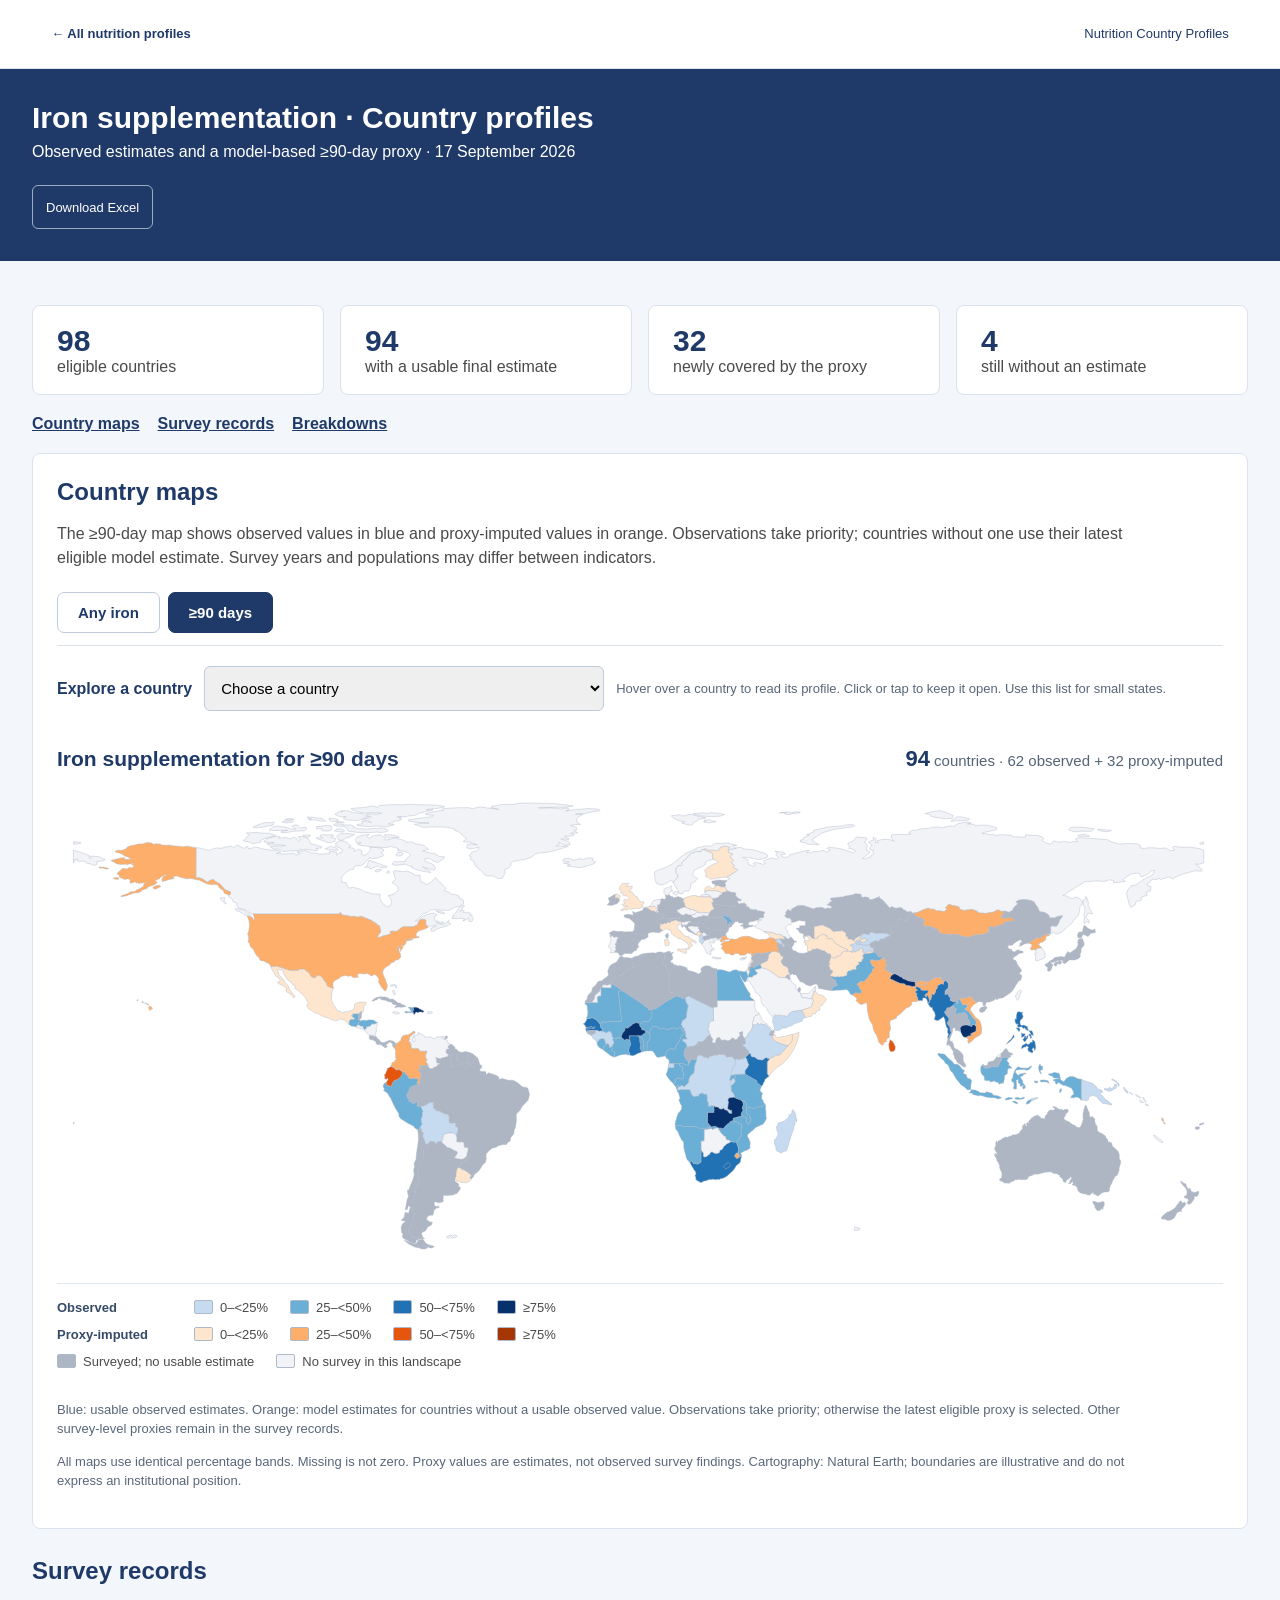
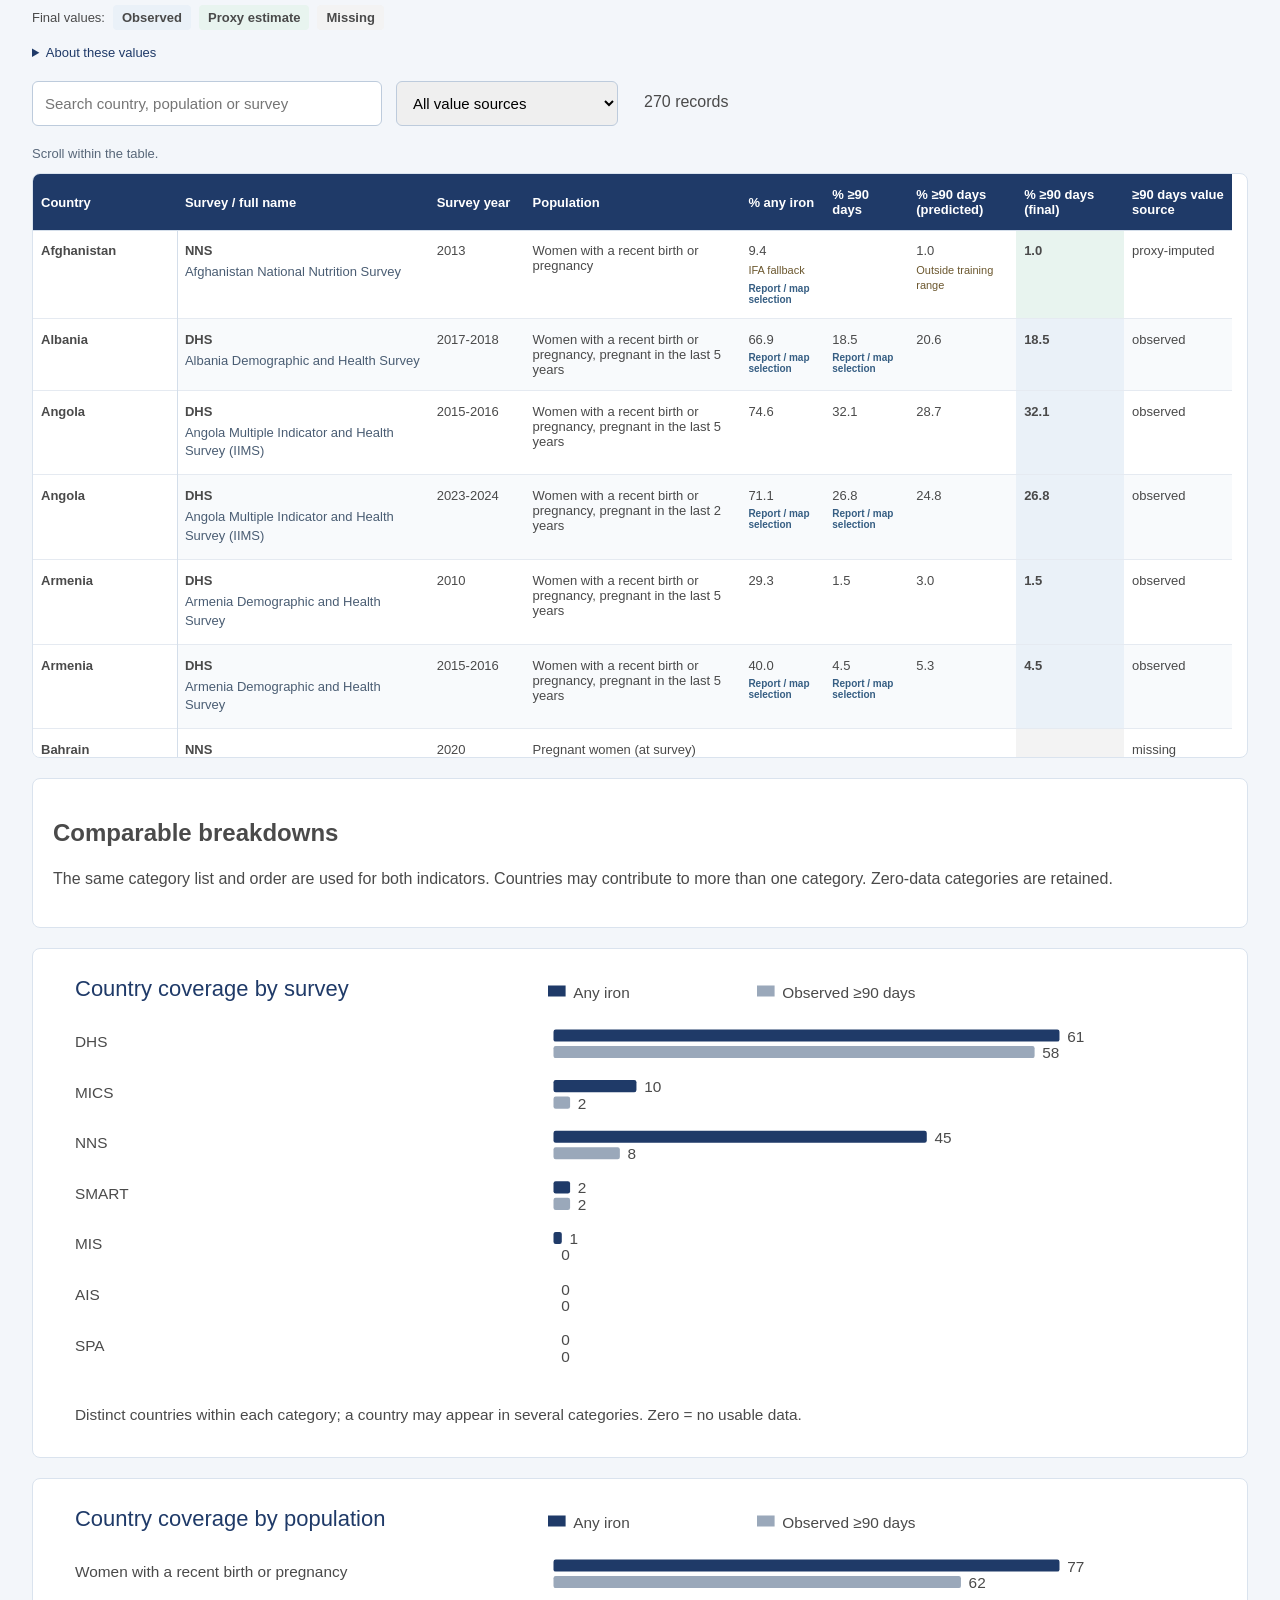
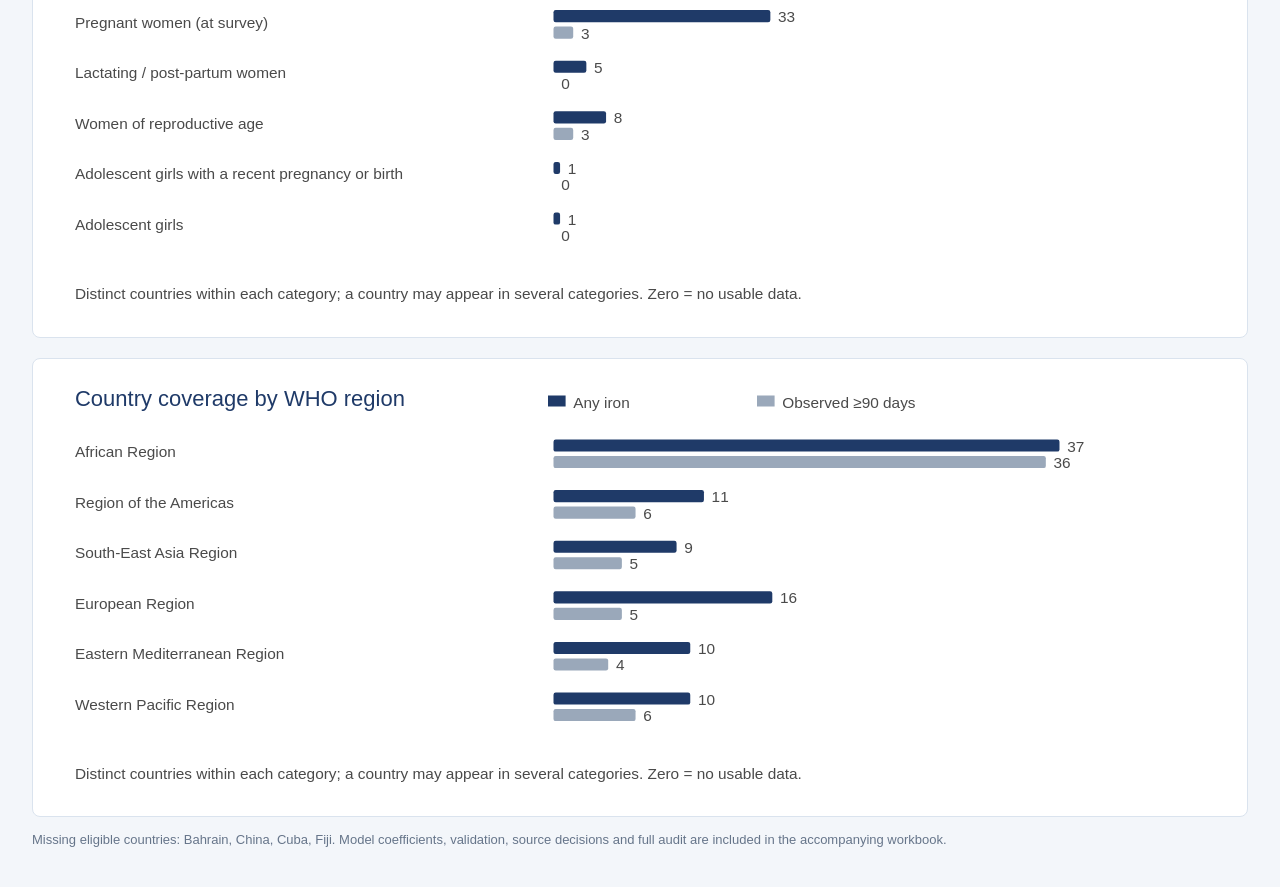
==== iron_country_profiles_20260917_astra.html @ 42aad2f6 "Add nutrition profiles landing page and Pages-ready reports" ====
<!doctype html><html lang="en"><meta charset="utf-8"><meta name="viewport" content="width=device-width, initial-scale=1"><title>Iron supplementation country profiles · 17 September 2026</title><style>
    *{box-sizing:border-box}body{font-family:-apple-system,'Helvetica Neue',Arial,sans-serif;margin:0;color:#4A4A4A;background:#F3F6FA}header{background:#1F3A68;color:white;padding:32px 42px}h1{font-size:30px;margin:0 0 8px}main{padding:24px 36px}p{line-height:1.5}.stats{display:flex;gap:16px;margin:20px 0}.stat{background:white;border-radius:8px;padding:18px 24px;flex:1;border:1px solid #DAE3EE}.stat b{font-size:30px;color:#1F3A68;display:block}.tools{display:flex;gap:14px;margin:18px 0}input,select{padding:12px;border:1px solid #BDCBDC;border-radius:6px;font-size:15px}input{min-width:350px}.wrap{overflow:auto;border-radius:8px;border:1px solid #DAE3EE;background:white}table{border-collapse:collapse;width:100%;font-size:13px}th{background:#1F3A68;color:white;position:sticky;top:0;padding:15px 10px;text-align:left;min-width:90px}td{padding:13px 10px;border-bottom:1px solid #E5EAF1;vertical-align:top}td:nth-child(1){font-weight:600;min-width:150px}td:nth-child(4){min-width:230px}tr:nth-child(even){background:#F8FAFC}.observed{background:#EAF1F8;font-weight:bold}.proxy{background:#E8F4EF;font-weight:bold}.missing{background:#F3F3F3}.detail{width:100%;max-width:1100px;line-height:1.6;background:#FFF4DF;padding:14px;margin-top:7px}summary{cursor:pointer;color:#1F3A68}section{background:white;padding:20px;border:1px solid #DAE3EE;border-radius:8px;margin-top:20px}svg{width:100%;max-width:1100px}.foot{font-size:13px;color:#66758A}@media print{.tools{display:none}body{background:white}main{padding:0}header{padding:15px}th{position:static}.wrap{overflow:visible}}
    .badge{display:block;font-size:11px;line-height:1.3;font-weight:normal;margin-top:5px;color:#6B572E}.review{background:#FFF1D8;font-weight:bold}.excluded{font-weight:bold}button{background:none;border:1px solid #BDCBDC;border-radius:5px;padding:6px 9px;color:#1F3A68;cursor:pointer}.detailrow td{padding:12px 22px}
.profile-nav{display:flex;gap:18px;flex-wrap:wrap;margin:5px 0 20px}.profile-nav a{color:#1F3A68;font-weight:600}
.survey-cell{min-width:230px;max-width:330px}.survey-full-name{display:block;margin-top:5px;font-size:13px;line-height:1.45;font-weight:400;color:#4A5D73;overflow-wrap:anywhere}
.map-survey .survey-full-name{font-weight:600;color:#1F3A68;margin-top:0}.map-survey-year{display:block;margin-top:4px;color:#586779}
#country-maps{padding:24px;margin-bottom:28px}#country-maps h2{margin:0 0 10px;color:#1F3A68}#country-maps p{max-width:1080px}
.map-tabs{display:flex;gap:8px;margin:22px 0 20px;border-bottom:1px solid #DAE3EE;padding-bottom:12px;flex-wrap:wrap}.map-tabs button{font-size:15px;font-weight:600;padding:11px 20px;border-radius:7px}.map-tabs [aria-selected=true]{background:#1F3A68;color:white;border-color:#1F3A68}
.map-heading{display:flex;justify-content:space-between;gap:18px;align-items:center;flex-wrap:wrap}.map-heading h3{font-size:21px;color:#1F3A68;margin:8px 0}.map-heading span{font-size:15px;color:#536477}.map-heading b{font-size:22px;color:#1F3A68}
.country-map{width:100%;max-width:none;display:block;margin:10px auto}.map-country{stroke:#ADB8C7;stroke-width:.45;cursor:pointer}.map-country:hover,.map-country:focus,.map-country.chosen{stroke:#B06A13;stroke-width:2;outline:none}
.map-note{font-size:13px;color:#586779;line-height:1.5}.map-legend{display:flex;gap:12px 22px;flex-wrap:wrap;padding:16px 0;border-top:1px solid #E1E7EE}.map-legend span{display:flex;gap:7px;align-items:center;font-size:13px}.map-legend i{display:inline-block;width:19px;height:14px;border:1px solid #ADBACB;border-radius:2px}
.map-legend{display:block;padding-bottom:6px}.map-legend-row{display:flex;gap:10px 22px;flex-wrap:wrap;align-items:center;margin:0 0 12px}.map-legend-row b{min-width:115px;font-size:13px;color:#354B66}.map-provenance{display:block;width:fit-content;margin-top:5px;padding:3px 7px;border-radius:4px;font-size:11px;font-weight:600}.map-provenance.proxy-estimate{background:#FFF0DD;color:#92430B}.map-provenance.observed-estimate{background:#EAF1F8;color:#1F3A68}.map-card.proxy-estimate{background:#FFF8F0;border-color:#E9BF91}.map-card.proxy-estimate .map-value{color:#A04A0B}.map-popup .map-proxy-warning{border-left:3px solid #C97925;padding:7px 9px;background:#FFF0DD;color:#7D410F;font-size:12px}.map-popup .map-proxy-input{font-size:12px;color:#7D410F}
.map-tools{display:flex;align-items:center;gap:12px;flex-wrap:wrap;margin-top:22px;padding-top:20px;border-top:1px solid #E1E7EE}.map-tools label{font-weight:600;color:#1F3A68}.map-tools span{flex:1;min-width:240px;font-size:13px;color:#586779}.map-tools select{max-width:100%;min-width:220px}
.map-country-title{display:flex;align-items:center;justify-content:space-between;gap:16px;flex-wrap:wrap;margin-top:20px}.map-country-title h3{margin:0;color:#1F3A68;font-size:23px}.map-country-title button{background:#1F3A68;color:white;padding:10px 15px}
.map-popup{position:fixed;z-index:100;width:min(660px,calc(100vw - 24px));max-height:calc(100vh - 24px);max-height:calc(100dvh - 24px);overflow:auto;overscroll-behavior:contain;background:white;border:1px solid #B9CADD;border-radius:12px;box-shadow:0 14px 48px #18345040;padding:0 20px 18px;line-height:1.45}.map-popup[hidden]{display:none!important}.map-popup .map-country-title{position:sticky;top:0;z-index:1;background:white;margin:0 -4px;padding:16px 4px 10px;flex-wrap:nowrap;border-bottom:1px solid #E1E7EE}.map-popup .map-country-title h3{font-size:21px;overflow-wrap:anywhere}.map-popup .map-country-title button{flex:none;font-size:23px;line-height:1;padding:8px 11px;background:#EDF2F8;color:#1F3A68;border:0}.map-popup .map-cards{gap:12px;margin-top:14px}.map-popup .map-card{padding:14px}.map-popup .map-card h4{font-size:14px}.map-popup .map-card p{font-size:13px;line-height:1.45}.map-popup .survey-full-name{font-size:13px}.map-popup .map-different{font-size:12px;margin-bottom:0}.map-popup .map-popup-hint{font-size:12px;color:#586779;margin:8px 0 0}.map-popup-footer{margin-top:14px;display:flex;justify-content:space-between;align-items:center;gap:12px;flex-wrap:wrap}.map-popup-footer button{background:#1F3A68;color:white;padding:9px 12px;font-size:13px}.map-popup-footer span{font-size:12px;color:#586779}.map-tools{margin:0 0 14px;padding:0 0 14px;border-top:0}
.map-cards{display:grid;grid-template-columns:1fr 1fr;gap:18px;margin-top:14px}.map-card{border:1px solid #D8E3EF;border-radius:8px;padding:18px;background:#F7F9FC;min-width:0}.map-card h4{margin:0 0 8px;color:#1F3A68;font-size:15px}.map-value{font-size:30px;font-weight:700;color:#1F3A68;margin:4px 0 8px}.map-card p{font-size:14px;margin:7px 0;overflow-wrap:anywhere}.map-basis{font-size:12px;color:#66758A}.map-different{border-left:3px solid #BA8B43;padding:10px 14px;background:#FFF5E4;font-size:13px}
.map-list{margin-top:20px}.map-list summary{font-weight:600;padding:12px 0}.map-table-wrap{overflow:auto;max-height:440px;border:1px solid #DFE6EF;border-radius:6px}.map-table-wrap table{min-width:640px}.map-table-wrap th{z-index:1}.map-table-wrap td:nth-child(4){min-width:100px}.map-table-wrap button{border:0;padding:0;text-align:left;text-decoration:underline}
.map-source-tag{display:block;font-size:10px;color:#365E83;font-weight:600;margin-top:5px}.map-source-record td:first-child{box-shadow:inset 4px 0 #B98434}#survey-records{color:#1F3A68;scroll-margin-top:20px}.profile-nav a:focus,button:focus-visible,select:focus-visible{outline:3px solid #D0A557;outline-offset:3px}
@media(max-width:800px){header{padding:24px 18px}main{padding:18px 14px}.stats{display:grid;grid-template-columns:1fr 1fr;gap:10px}.stat{padding:14px}.stat b{font-size:26px}.tools{flex-wrap:wrap}.tools input{min-width:0;width:100%}.tools select{max-width:100%}#country-maps{padding:17px}.map-heading h3{font-size:18px}.map-cards{grid-template-columns:1fr}.map-tabs button{padding:10px 14px}.map-tools select{width:100%}.map-tools span{min-width:0;width:100%;flex:auto}}
@media print{.map-panel[hidden]{display:block!important}.map-tabs,.map-tools,.map-country-title button,.profile-nav,.map-popup{display:none!important}.map-panel{break-inside:avoid}.map-table-wrap{max-height:none}.map-cards{break-inside:avoid}}

body>header{padding:0}
.profile-heading{width:100%;max-width:1280px;margin:0 auto;padding:32px}
main{width:100%;max-width:1280px;margin:0 auto;padding:24px 32px}
@media(max-width:800px){.profile-heading{padding:24px 14px}main{padding:18px 14px}}
#profile-value-legend{display:flex;align-items:center;flex-wrap:wrap;gap:8px;font-size:13px;margin:0 0 12px}
#profile-value-legend span:not(:first-child){padding:5px 9px;border-radius:4px;font-weight:600}
#profile-value-help{font-size:13px;color:#586779;max-width:900px}
#profile-value-help summary{width:fit-content;padding:3px 0}
#profile-value-help summary:focus-visible{outline:3px solid #B77B22;outline-offset:3px}
#profile-value-help .value-help-text{padding:4px 16px;border-left:2px solid #CDD9E8;margin-top:8px}
#survey-table{max-height:min(65vh,640px);overflow:auto;scrollbar-gutter:stable;
 scrollbar-width:auto;scrollbar-color:#7B8FA8 #EDF2F7;position:relative}
#survey-table:focus-visible{outline:3px solid #B77B22;outline-offset:3px}
#survey-table::-webkit-scrollbar{width:14px;height:14px}
#survey-table::-webkit-scrollbar-track{background:#EDF2F7}
#survey-table::-webkit-scrollbar-thumb{background:#7B8FA8;border:3px solid #EDF2F7;border-radius:8px}
#survey-table table{border-collapse:separate;border-spacing:0;table-layout:fixed;width:100%;min-width:920px}
#survey-table th,#survey-table td{min-width:0;max-width:none;padding:13px 8px;overflow-wrap:anywhere}
#survey-table th:nth-child(1){width:12%}
#survey-table th:nth-child(2){width:21%}
#survey-table th:nth-child(3){width:8%}
#survey-table th:nth-child(4){width:18%}
#survey-table th:nth-child(5),#survey-table th:nth-child(6){width:7%}
#survey-table th:nth-child(7),#survey-table th:nth-child(8),#survey-table th:nth-child(9){width:9%}
#survey-table td[data-column^="%"]{font-variant-numeric:tabular-nums}
#survey-table th{position:sticky;top:0;z-index:3;box-shadow:0 1px 0 #D4DEEA}
#survey-table th:first-child{left:0;z-index:4}
#survey-table tr[data-record-id]>td:first-child{position:sticky;left:0;z-index:1;
 background:white;box-shadow:1px 0 0 #D4DEEA;max-width:180px;overflow-wrap:anywhere}
#records-scroll-hint{margin:0 0 10px;color:#586779;font-size:13px}
.survey-browser{position:relative}
@media print{
 main{max-width:none;margin:0;padding:0}
 .profile-heading{max-width:none;margin:0;padding:15px}
 #survey-table{max-height:none;overflow:visible;scrollbar-gutter:auto}
 #survey-table table{min-width:0}
 #survey-table th,#survey-table tr[data-record-id]>td:first-child{position:static;box-shadow:none}
 #records-scroll-hint{display:none}
}

.header-meta{display:flex;align-items:center;gap:22px;flex-wrap:wrap;margin-top:24px;font-size:13px}.download{display:inline-flex;align-items:center;min-height:44px;border:1px solid #9aacbf;border-radius:6px;color:white;padding:8px 13px;text-decoration:none}.download:hover{background:rgba(255,255,255,.1)}.download:focus-visible{outline:3px solid #D0A557;outline-offset:3px}
</style><style>.portal-navigation{display:flex;justify-content:space-between;align-items:center;gap:16px;background:#fff;border-bottom:1px solid #d8e1e9;padding:12px max(4vw,20px);font:13px/1.5 "Segoe UI",Arial,sans-serif;color:#1f3a68}.portal-navigation a{display:inline-flex;align-items:center;min-height:44px;color:#1f3a68;font-weight:600;text-decoration:none}.portal-navigation a:hover{text-decoration:underline}.portal-navigation a:focus-visible{outline:3px solid #a56820;outline-offset:3px}@media(max-width:600px){.portal-navigation span{display:none}}</style><div class="portal-navigation" role="navigation" aria-label="Profile navigation"><a href="./index.html">&#8592; All nutrition profiles</a><span>Nutrition Country Profiles</span></div><header><div class="profile-heading"><h1>Iron supplementation · Country profiles</h1><div>Observed estimates and a model-based ≥90-day proxy · 17 September 2026</div><div class="header-meta"><a class="download" id="download-source" download="Annex 2. Iron supplementation_dataset.xlsx" href="Annex%202.%20Iron%20supplementation_dataset.xlsx">Download Excel</a></div></div></header><main>
    <div class="stats"><div class="stat"><b>98</b>eligible countries</div><div class="stat"><b>94</b>with a usable final estimate</div><div class="stat"><b>32</b>newly covered by the proxy</div><div class="stat"><b>4</b>still without an estimate</div></div>
    <nav class="profile-nav" aria-label="Profile sections"><a href="#country-maps">Country maps</a><a href="#survey-records">Survey records</a><a href="#profile-breakdowns">Breakdowns</a></nav>
    <section id="country-maps" aria-labelledby="country-map-heading">
      <h2 id="country-map-heading">Country maps</h2>
      <p>The ≥90-day map shows observed values in blue and proxy-imputed values in orange. Observations take priority; countries without one use their latest eligible model estimate. Survey years and populations may differ between indicators.</p>
      <div class="map-tabs" role="tablist" aria-label="Choose map indicator"><button id="map-tab-any" type="button" role="tab" aria-selected="false" aria-controls="map-panel-any" data-map-tab="any" tabindex="-1">Any iron</button><button id="map-tab-duration" type="button" role="tab" aria-selected="true" aria-controls="map-panel-duration" data-map-tab="duration">≥90 days</button></div>
      <div class="map-tools"><label for="map-country-select">Explore a country</label><select id="map-country-select" aria-haspopup="dialog" aria-controls="map-country-detail"><option value="">Choose a country</option><option value="AFG">Afghanistan</option><option value="ALB">Albania</option><option value="AGO">Angola</option><option value="ARM">Armenia</option><option value="BGD">Bangladesh</option><option value="BEL">Belgium</option><option value="BEN">Benin</option><option value="BTN">Bhutan</option><option value="BOL">Bolivia (Plurinational State of)</option><option value="BFA">Burkina Faso</option><option value="BDI">Burundi</option><option value="KHM">Cambodia</option><option value="CMR">Cameroon</option><option value="TCD">Chad</option><option value="COL">Colombia</option><option value="COM">Comoros</option><option value="COG">Congo</option><option value="CIV">Côte d’Ivoire</option><option value="PRK">Democratic People&#x27;s Republic of Korea</option><option value="COD">Democratic Republic of the Congo</option><option value="DOM">Dominican Republic</option><option value="ECU">Ecuador</option><option value="EGY">Egypt</option><option value="GNQ">Equatorial Guinea</option><option value="SWZ">Eswatini</option><option value="ETH">Ethiopia</option><option value="FIN">Finland</option><option value="GAB">Gabon</option><option value="GMB">Gambia</option><option value="GEO">Georgia</option><option value="GHA">Ghana</option><option value="GTM">Guatemala</option><option value="GIN">Guinea</option><option value="HTI">Haiti</option><option value="HND">Honduras</option><option value="IND">India</option><option value="IDN">Indonesia</option><option value="IRQ">Iraq</option><option value="ITA">Italy</option><option value="JOR">Jordan</option><option value="KEN">Kenya</option><option value="KIR">Kiribati</option><option value="KGZ">Kyrgyzstan</option><option value="LAO">Lao People&#x27;s Democratic Republic</option><option value="LVA">Latvia</option><option value="LBN">Lebanon</option><option value="LSO">Lesotho</option><option value="LBR">Liberia</option><option value="MDG">Madagascar</option><option value="MWI">Malawi</option><option value="MDV">Maldives</option><option value="MLI">Mali</option><option value="MHL">Marshall Islands</option><option value="MRT">Mauritania</option><option value="MEX">Mexico</option><option value="MNG">Mongolia</option><option value="MNE">Montenegro</option><option value="MOZ">Mozambique</option><option value="MMR">Myanmar</option><option value="NAM">Namibia</option><option value="NPL">Nepal</option><option value="NER">Niger</option><option value="NGA">Nigeria</option><option value="OMN">Oman</option><option value="PAK">Pakistan</option><option value="PNG">Papua New Guinea</option><option value="PER">Peru</option><option value="PHL">Philippines</option><option value="POL">Poland</option><option value="MDA">Republic of Moldova</option><option value="RWA">Rwanda</option><option value="WSM">Samoa</option><option value="SEN">Senegal</option><option value="SLE">Sierra Leone</option><option value="SOM">Somalia</option><option value="ZAF">South Africa</option><option value="LKA">Sri Lanka</option><option value="PSE">State of Palestine</option><option value="TJK">Tajikistan</option><option value="TLS">Timor-Leste</option><option value="TGO">Togo</option><option value="TKM">Turkmenistan</option><option value="TUR">Türkiye</option><option value="UGA">Uganda</option><option value="GBR">United Kingdom of Great Britain and Northern Ireland</option><option value="TZA">United Republic of Tanzania</option><option value="USA">United States of America</option><option value="URY">Uruguay</option><option value="UZB">Uzbekistan</option><option value="VUT">Vanuatu</option><option value="VNM">Viet Nam</option><option value="YEM">Yemen</option><option value="ZMB">Zambia</option><option value="ZWE">Zimbabwe</option></select><span>Hover over a country to read its profile. Click or tap to keep it open. Use this list for small states.</span></div>
      <div id="map-panel-any" class="map-panel" role="tabpanel" aria-labelledby="map-tab-any" hidden><div class="map-heading"><h3>Any iron supplementation</h3><span><b>93</b> countries · usable inputs</span></div><svg class="country-map" xmlns="http://www.w3.org/2000/svg" viewBox="15 80 1205 500" role="group" aria-label="Any iron supplementation world map"><g class="map-country" data-iso="FJI" data-value="" data-band="missing" data-provenance="missing" data-record-id="" fill="#AEB6C4" role="button" tabindex="0" aria-label="Fiji — surveyed; no usable estimate for this indicator" aria-haspopup="dialog" aria-controls="map-country-detail" aria-expanded="false"><path d="M1200.0,424.6 L1200.0,426.2 L1197.9,427.0 L1195.9,427.7 L1195.4,426.5 L1197.1,425.8 L1198.1,425.6 L1200.0,424.6Z"/><path d="M1193.9,429.3 L1194.7,428.8 L1195.8,429.7 L1195.3,431.5 L1193.3,431.9 L1191.5,431.5 L1191.2,430.1 L1192.4,428.9 L1193.9,429.3Z"/><path d="M32.7,424.4 L32.3,426.0 L32.0,426.2 L32.0,424.6 L32.7,424.4Z"/></g><g class="map-country" data-iso="TZA" data-value="80.8" data-band="3" data-provenance="input" data-record-id="profile_0259" fill="#08306B" role="button" tabindex="0" aria-label="United Republic of Tanzania: 80.8% · Tanzania Demographic and Health Survey and Malaria Indicator Survey · 2022 · Reported any iron" aria-haspopup="dialog" aria-controls="map-country-detail" aria-expanded="false"><path d="M726.0,374.5 L726.5,374.9 L738.3,381.6 L738.5,383.6 L743.2,386.9 L741.7,390.9 L741.9,392.8 L744.0,394.0 L744.1,394.9 L743.2,396.9 L743.4,397.9 L743.1,399.5 L744.3,401.5 L745.6,404.8 L746.8,405.5 L746.8,405.5 L744.2,407.5 L740.7,408.7 L738.7,408.7 L737.6,409.7 L735.3,409.8 L734.5,410.2 L730.6,409.2 L728.1,409.5 L727.2,405.0 L726.1,403.5 L725.5,402.6 L722.3,401.9 L720.4,400.9 L718.4,400.4 L717.1,399.8 L715.7,399.0 L715.7,399.0 L714.0,394.8 L712.1,393.0 L711.5,391.0 L711.8,389.3 L711.2,386.3 L712.5,386.1 L713.7,384.9 L715.0,383.2 L715.8,382.5 L715.7,381.4 L715.0,380.7 L714.9,379.4 L714.9,379.4 L715.8,379.0 L716.0,377.0 L714.7,375.1 L715.8,374.7 L719.4,374.8 L726.0,374.5Z"/></g><g class="map-country" data-iso="ESH" data-value="" data-band="missing" data-provenance="missing" data-record-id="" fill="#F2F3F7" role="button" tabindex="0" aria-label="W. Sahara — no survey in this landscape" aria-haspopup="dialog" aria-controls="map-country-detail" aria-expanded="false"><path d="M587.9,279.8 L587.9,280.1 L587.8,280.7 L587.8,285.7 L577.2,285.5 L577.3,294.0 L574.2,294.3 L573.4,296.0 L574.1,300.8 L561.3,300.8 L560.6,301.9 L560.8,300.5 L560.8,300.5 L568.1,300.2 L568.5,299.0 L569.9,297.5 L570.9,293.0 L575.4,289.4 L577.0,285.2 L578.0,285.0 L579.0,282.4 L581.8,282.0 L582.9,282.5 L584.4,282.5 L585.5,281.7 L587.5,281.6 L587.4,279.8 L587.9,279.8Z"/></g><g class="map-country" data-iso="CAN" data-value="" data-band="missing" data-provenance="missing" data-record-id="" fill="#F2F3F7" role="button" tabindex="0" aria-label="Canada — no survey in this landscape" aria-haspopup="dialog" aria-controls="map-country-detail" aria-expanded="false"><path d="M217.5,209.2 L217.0,209.2 L210.7,205.9 L208.4,204.5 L202.5,203.1 L200.7,200.2 L201.2,198.1 L197.0,196.7 L196.5,194.1 L192.6,191.7 L192.5,190.0 L192.5,190.0 L194.3,188.4 L194.2,186.3 L188.7,184.2 L185.4,180.4 L183.3,178.0 L180.4,176.5 L178.2,175.2 L176.5,173.5 L173.2,174.5 L170.0,176.4 L167.2,174.2 L164.9,172.8 L161.7,171.8 L158.5,171.7 L158.6,152.9 L158.6,140.6 L158.6,140.6 L164.6,141.4 L169.7,143.0 L173.1,143.3 L176.0,141.9 L179.9,140.9 L184.7,141.3 L189.6,139.8 L194.9,139.0 L197.1,140.4 L199.5,139.6 L200.3,138.1 L202.5,138.4 L208.0,141.4 L212.3,139.1 L212.7,141.6 L216.7,141.1 L218.0,140.1 L221.9,140.3 L226.9,141.7 L234.4,142.9 L238.9,143.5 L242.1,143.3 L246.5,145.0 L241.9,146.6 L247.8,147.3 L256.5,146.9 L259.3,146.3 L262.7,148.3 L266.3,146.6 L263.0,145.2 L265.1,144.1 L269.0,144.0 L271.6,143.6 L274.2,144.4 L277.5,146.2 L281.1,146.0 L286.8,147.4 L291.9,146.9 L296.6,147.0 L296.2,144.9 L299.1,144.4 L304.1,145.5 L304.1,148.6 L306.2,146.0 L308.8,146.1 L310.3,142.7 L306.8,140.7 L303.0,139.4 L303.3,135.7 L307.1,133.3 L311.4,133.8 L314.7,135.3 L319.1,139.0 L316.2,140.6 L322.2,141.3 L322.2,144.7 L326.5,142.1 L330.4,144.2 L329.5,146.7 L332.6,148.9 L336.0,146.5 L338.4,143.7 L338.5,140.0 L343.1,140.3 L347.9,140.8 L352.3,142.4 L352.5,144.1 L350.1,145.8 L352.4,147.6 L351.9,149.2 L345.6,151.5 L341.1,152.0 L337.7,151.0 L336.8,152.7 L333.6,155.5 L332.7,156.9 L328.9,159.2 L324.3,159.4 L321.7,160.8 L321.5,163.0 L317.7,163.4 L313.8,166.1 L310.2,169.8 L309.0,172.4 L308.8,176.2 L313.6,176.8 L315.0,179.9 L316.5,182.4 L321.1,181.7 L327.1,183.2 L330.4,184.4 L332.7,186.0 L336.7,186.9 L340.2,188.3 L345.5,188.5 L349.1,188.8 L348.5,191.7 L349.5,195.0 L351.9,198.7 L356.7,201.9 L359.2,200.8 L361.0,197.4 L359.3,192.2 L357.0,190.4 L362.2,188.9 L365.9,186.5 L367.7,184.2 L367.4,182.0 L365.2,179.2 L361.3,176.7 L365.1,173.2 L363.7,170.2 L362.6,165.1 L364.8,164.3 L370.4,165.2 L373.7,165.5 L376.4,164.7 L379.5,165.8 L383.4,167.7 L384.4,169.0 L390.2,169.2 L390.1,172.0 L391.2,176.2 L394.2,176.7 L396.5,178.7 L401.2,176.8 L404.3,173.2 L406.5,171.6 L409.0,174.6 L413.2,178.8 L416.8,182.8 L415.5,184.9 L419.8,186.7 L422.7,188.6 L427.9,189.5 L430.0,190.5 L431.3,193.3 L433.8,193.8 L435.1,195.0 L435.3,198.8 L433.0,200.0 L430.7,201.2 L425.3,202.3 L421.2,205.1 L415.7,205.6 L408.8,204.9 L403.9,204.9 L400.6,205.1 L397.9,207.5 L393.7,208.9 L389.0,213.3 L385.3,216.4 L388.1,215.8 L393.3,211.5 L400.1,208.7 L404.9,208.4 L407.8,210.0 L404.7,212.2 L405.8,215.8 L406.8,218.3 L411.0,220.0 L416.4,219.5 L419.7,215.8 L419.9,218.2 L422.0,219.4 L418.0,221.5 L410.8,223.5 L407.6,224.8 L403.9,227.2 L401.5,227.0 L401.3,224.2 L407.0,221.4 L401.8,221.6 L398.2,222.0 L396.1,220.1 L396.1,215.6 L394.6,214.6 L392.4,215.2 L391.4,214.3 L388.9,216.8 L387.9,219.4 L386.7,220.9 L385.4,221.4 L384.3,221.6 L384.0,222.4 L378.0,222.4 L373.1,222.4 L371.6,223.0 L368.2,225.4 L367.8,225.7 L366.8,227.0 L363.8,227.0 L360.6,227.0 L359.1,227.5 L359.7,228.1 L359.9,229.2 L359.9,229.5 L355.6,231.1 L352.3,231.7 L348.5,233.4 L347.7,233.4 L346.6,232.9 L346.3,232.4 L346.3,232.1 L347.0,230.9 L348.6,229.1 L349.5,227.1 L348.9,224.3 L348.2,221.3 L344.8,219.7 L345.2,219.1 L344.7,218.7 L343.8,218.7 L343.2,218.2 L343.0,217.4 L342.4,217.7 L341.5,217.6 L341.7,217.3 L340.9,217.0 L340.6,216.1 L338.1,215.1 L335.5,214.0 L332.3,212.7 L329.3,211.5 L326.4,212.4 L325.3,212.4 L321.3,211.6 L318.7,212.0 L315.5,211.0 L312.2,210.5 L310.0,210.3 L308.9,209.7 L308.4,207.9 L307.3,207.9 L307.3,209.2 L300.5,209.2 L289.4,209.2 L278.4,209.2 L268.7,209.2 L258.9,209.2 L249.4,209.2 L239.5,209.2 L236.3,209.2 L226.7,209.2 L217.5,209.2Z"/><path d="M343.5,164.6 L345.9,163.1 L350.4,163.1 L350.3,163.8 L346.5,165.6 L344.2,165.5 L343.5,164.6Z"/><path d="M357.2,130.4 L353.6,128.6 L353.7,127.4 L355.3,127.2 L362.7,127.6 L368.3,129.4 L368.6,130.3 L365.2,130.2 L361.7,130.1 L358.1,130.6 L357.2,130.4Z"/><path d="M355.4,165.9 L356.7,164.9 L358.0,164.9 L358.8,165.6 L357.6,167.4 L356.1,167.1 L355.3,166.1 L355.4,165.9Z"/><path d="M312.3,123.2 L310.5,124.5 L305.8,124.2 L301.9,123.3 L303.6,121.9 L308.3,121.0 L311.1,122.1 L312.3,123.2Z"/><path d="M311.5,114.8 L310.1,114.9 L304.0,114.6 L303.1,113.7 L309.6,113.8 L311.9,114.4 L311.5,114.8Z"/><path d="M302.1,110.6 L306.0,111.8 L305.1,113.0 L300.3,113.7 L297.6,112.9 L296.3,111.7 L296.0,110.3 L300.2,110.4 L302.1,110.6Z"/><path d="M330.0,125.1 L324.8,124.7 L316.1,123.6 L315.0,121.8 L314.6,120.2 L311.4,118.7 L304.7,118.3 L300.9,117.3 L302.1,115.9 L308.8,116.2 L312.4,117.2 L318.8,117.2 L321.6,118.3 L320.9,119.5 L324.6,120.3 L326.6,121.1 L331.0,121.2 L335.7,121.5 L340.9,120.8 L347.5,120.5 L352.8,120.7 L356.3,122.0 L357.0,123.4 L355.0,124.2 L350.1,125.0 L346.0,124.5 L336.7,125.1 L330.0,125.1Z"/><path d="M255.0,112.7 L259.6,113.2 L258.5,114.2 L252.5,115.1 L247.6,114.1 L250.3,113.0 L255.0,112.7Z"/><path d="M256.0,110.5 L260.2,111.2 L256.3,111.8 L250.9,111.8 L250.9,111.3 L254.2,110.4 L256.0,110.5Z"/><path d="M435.6,201.5 L433.9,203.6 L431.7,206.5 L433.8,205.4 L436.0,206.1 L434.9,207.2 L437.8,208.1 L439.3,207.3 L442.5,208.3 L441.5,210.8 L443.8,210.2 L444.2,212.0 L445.2,214.0 L443.8,216.9 L442.4,217.1 L440.2,216.4 L440.9,213.7 L440.0,213.3 L436.3,216.2 L434.3,216.1 L436.6,214.5 L433.5,213.7 L430.0,213.9 L423.7,213.8 L423.2,212.8 L425.2,211.6 L423.8,210.8 L426.6,208.8 L429.9,203.5 L431.9,201.6 L434.7,200.5 L436.2,200.6 L435.6,201.5Z"/><path d="M343.8,155.8 L347.4,157.0 L351.1,158.0 L351.4,159.6 L353.8,159.3 L356.1,160.4 L353.2,161.5 L348.2,160.7 L346.4,159.2 L343.1,160.9 L338.5,162.7 L337.4,160.7 L333.0,161.0 L335.8,159.4 L336.2,156.8 L337.4,153.8 L339.7,154.0 L340.3,155.5 L342.0,155.0 L343.8,155.8Z"/><path d="M360.4,131.9 L363.5,130.6 L370.7,132.2 L375.2,133.8 L375.6,135.2 L381.6,134.5 L385.0,136.6 L392.8,137.9 L395.7,139.3 L398.7,142.3 L392.8,143.9 L400.4,146.1 L405.6,146.8 L410.2,149.8 L415.3,150.0 L414.3,152.4 L408.6,156.2 L404.6,154.8 L399.5,151.6 L395.3,152.0 L394.9,153.9 L398.3,155.8 L402.7,157.4 L404.1,158.2 L406.2,161.5 L405.1,163.9 L401.0,163.0 L392.8,160.4 L397.4,163.2 L400.8,165.2 L401.3,166.4 L392.5,165.0 L385.6,163.1 L381.6,161.5 L382.8,160.6 L377.9,158.9 L373.2,157.3 L373.3,158.2 L363.9,158.8 L361.1,157.6 L363.3,155.2 L369.4,155.1 L376.0,154.7 L375.0,153.5 L376.1,151.9 L380.3,148.6 L379.4,147.2 L378.1,146.0 L373.2,144.4 L366.6,143.3 L368.7,142.5 L365.2,140.4 L362.4,140.2 L359.8,139.1 L358.1,140.1 L352.2,140.5 L340.4,139.8 L333.5,138.8 L328.3,138.3 L325.6,137.1 L329.0,135.6 L324.4,135.6 L323.3,132.3 L325.8,129.3 L329.2,127.9 L337.5,127.1 L335.2,129.2 L337.7,131.3 L340.7,128.6 L348.9,127.2 L354.5,130.7 L354.0,132.8 L360.4,131.9Z"/><path d="M309.4,126.0 L316.1,126.1 L322.3,126.9 L317.5,129.8 L313.6,130.5 L310.1,133.0 L306.4,132.8 L304.4,129.9 L304.5,128.3 L306.2,126.9 L309.4,126.0Z"/><path d="M217.4,119.4 L217.4,119.4 L222.9,116.9 L229.6,114.8 L234.6,114.8 L239.0,114.3 L238.6,116.9 L236.1,118.0 L233.0,118.2 L227.0,119.6 L221.8,120.1 L217.4,119.4Z"/><path d="M185.4,192.5 L188.5,192.2 L187.6,196.0 L190.4,198.6 L189.1,198.6 L187.1,197.1 L185.9,195.6 L184.3,194.6 L183.7,193.1 L183.9,192.1 L185.4,192.5Z"/><path d="M273.7,108.9 L280.1,109.3 L288.9,110.5 L291.4,112.1 L292.6,113.5 L287.3,113.1 L282.0,112.0 L274.8,111.9 L277.9,110.9 L274.0,110.1 L273.7,108.9Z"/><path d="M215.3,210.8 L213.6,211.3 L208.3,209.8 L207.3,208.6 L204.4,207.4 L203.9,206.5 L200.5,205.9 L199.3,204.1 L199.5,203.3 L203.0,204.0 L204.9,204.5 L208.0,204.9 L209.1,206.0 L210.7,207.6 L213.9,209.0 L215.3,210.8Z"/><path d="M221.7,124.9 L226.3,125.6 L234.6,125.8 L237.7,126.8 L241.2,128.2 L237.2,129.0 L229.2,131.3 L225.2,133.6 L225.2,135.1 L216.6,136.7 L214.9,135.2 L207.4,133.5 L208.8,132.1 L211.1,129.6 L213.9,127.5 L210.7,125.4 L221.7,124.9Z"/><path d="M266.2,120.3 L269.1,119.8 L272.5,119.9 L273.0,121.5 L271.1,123.1 L260.1,123.6 L251.9,125.0 L247.0,125.1 L246.6,124.0 L253.3,122.6 L238.6,123.0 L234.1,122.4 L238.5,119.1 L241.6,118.2 L250.7,119.3 L256.5,121.3 L262.1,121.5 L257.5,118.4 L260.5,117.2 L263.8,117.5 L264.9,119.1 L266.2,120.3Z"/><path d="M270.4,129.5 L274.0,130.8 L276.1,134.0 L277.1,136.4 L282.5,138.0 L288.4,139.6 L288.0,141.0 L282.7,141.3 L284.8,142.6 L283.7,143.8 L277.8,143.3 L272.2,142.4 L268.4,142.6 L262.4,143.7 L254.1,144.2 L248.4,144.5 L246.6,142.9 L242.2,142.0 L239.3,142.4 L235.3,139.8 L237.5,139.4 L242.5,138.9 L247.0,139.0 L251.3,138.4 L245.0,137.7 L238.1,137.9 L233.5,137.9 L231.8,136.6 L239.3,135.3 L234.3,135.4 L228.6,134.5 L231.3,132.0 L233.6,130.7 L242.3,128.7 L245.6,129.3 L244.0,130.9 L251.2,129.9 L255.7,131.5 L259.4,129.9 L262.3,130.9 L265.0,134.2 L266.6,132.8 L264.3,129.4 L267.2,128.9 L270.4,129.5Z"/><path d="M290.1,130.7 L286.6,128.5 L290.4,126.9 L294.3,127.6 L300.1,127.2 L300.9,128.2 L297.9,129.8 L302.8,131.2 L302.2,134.2 L296.9,135.4 L293.8,135.2 L291.5,133.9 L283.4,131.3 L283.5,130.3 L290.1,130.7Z"/><path d="M270.1,127.7 L274.5,127.6 L277.0,128.3 L274.1,130.5 L269.0,128.2 L270.1,127.7Z"/><path d="M296.4,117.4 L298.9,118.9 L299.0,120.6 L297.5,123.1 L292.2,123.4 L288.7,122.9 L288.8,121.0 L283.4,121.2 L283.2,118.7 L286.7,118.8 L291.6,117.7 L296.2,117.8 L296.4,117.4Z"/><path d="M304.5,104.6 L306.7,103.5 L310.1,103.3 L308.6,102.6 L316.2,102.4 L320.3,104.2 L325.8,104.9 L331.1,105.5 L333.7,107.7 L337.6,108.7 L333.1,109.7 L327.1,112.2 L321.4,112.5 L314.7,112.0 L311.2,110.7 L311.2,109.5 L313.8,108.6 L307.9,108.6 L304.3,107.5 L302.2,106.0 L304.5,104.6Z"/><path d="M318.9,100.3 L323.7,99.6 L327.5,99.5 L333.8,99.0 L338.6,97.8 L342.6,97.9 L346.1,98.9 L348.6,97.1 L352.9,96.6 L358.7,96.2 L368.6,96.1 L370.3,96.4 L379.7,95.8 L386.7,96.1 L393.8,96.3 L402.4,96.5 L409.4,97.0 L415.3,97.8 L415.2,98.7 L407.3,100.2 L399.4,100.8 L396.5,101.6 L403.6,101.6 L395.9,103.6 L390.6,104.5 L385.1,107.2 L378.4,107.8 L376.3,108.4 L366.5,108.8 L371.0,109.2 L368.7,109.8 L371.4,111.4 L368.3,112.6 L363.3,113.5 L361.8,114.8 L357.2,115.8 L357.7,116.5 L363.2,116.4 L363.3,117.2 L354.6,119.2 L346.1,118.3 L336.6,118.8 L331.8,118.4 L325.7,118.2 L325.2,116.6 L331.2,115.9 L329.6,113.5 L331.6,113.3 L340.3,114.7 L335.9,112.6 L330.6,111.9 L333.2,110.7 L339.0,109.9 L339.9,108.7 L335.3,107.4 L334.0,105.7 L342.8,105.9 L345.4,106.2 L350.4,105.0 L343.1,104.6 L331.8,104.8 L326.1,103.7 L323.4,102.4 L319.6,101.4 L318.9,100.3Z"/><path d="M372.0,148.1 L369.9,149.1 L366.2,149.3 L365.4,147.6 L366.8,145.8 L369.8,145.3 L372.3,146.2 L372.3,147.7 L372.0,148.1Z"/><path d="M303.7,141.3 L305.7,142.6 L303.7,143.8 L299.3,142.8 L296.6,143.1 L292.2,141.6 L295.1,140.6 L297.3,139.2 L300.8,140.1 L302.7,140.7 L303.7,141.3Z"/><path d="M406.7,206.3 L407.8,206.0 L412.1,206.8 L415.4,208.2 L415.5,208.8 L413.9,208.9 L409.7,207.8 L406.7,206.3Z"/><path d="M408.3,215.7 L409.4,217.3 L411.8,217.7 L414.8,217.6 L413.2,219.0 L412.0,219.2 L407.9,217.8 L407.1,216.7 L408.3,215.7Z"/></g><g class="map-country" data-iso="USA" data-value="72.3" data-band="2" data-provenance="input" data-record-id="profile_0261" fill="#2171B5" role="button" tabindex="0" aria-label="United States of America: 72.3% · National Health and Nutrition Examination Survey (NHANES) · 1999-2014 · Reported any iron" aria-haspopup="dialog" aria-controls="map-country-detail" aria-expanded="false"><path d="M217.5,209.2 L226.7,209.2 L236.3,209.2 L239.5,209.2 L249.4,209.2 L258.9,209.2 L268.7,209.2 L278.4,209.2 L289.4,209.2 L300.5,209.2 L307.3,209.2 L307.3,207.9 L308.4,207.9 L308.9,209.7 L310.0,210.3 L312.2,210.5 L315.5,211.0 L318.7,212.0 L321.3,211.6 L325.3,212.4 L326.4,212.4 L329.3,211.5 L332.3,212.7 L335.5,214.0 L338.1,215.1 L340.6,216.1 L340.9,217.0 L341.7,217.3 L341.5,217.6 L342.4,217.7 L343.0,217.4 L343.2,218.2 L343.8,218.7 L344.7,218.7 L345.2,219.1 L344.8,219.7 L348.2,221.3 L348.9,224.3 L349.5,227.1 L348.6,229.1 L347.0,230.9 L346.3,232.1 L346.3,232.4 L346.6,232.9 L347.7,233.4 L348.5,233.4 L352.3,231.7 L355.6,231.1 L359.9,229.5 L359.9,229.2 L359.7,228.1 L359.1,227.5 L360.6,227.0 L363.8,227.0 L366.8,227.0 L367.8,225.7 L368.2,225.4 L371.6,223.0 L373.1,222.4 L378.0,222.4 L384.0,222.4 L384.3,221.6 L385.4,221.4 L386.7,220.9 L387.9,219.4 L388.9,216.8 L391.4,214.3 L392.4,215.2 L394.6,214.6 L396.1,215.6 L396.1,220.1 L398.2,222.0 L398.7,223.0 L395.3,224.6 L391.9,225.8 L388.5,226.8 L386.8,228.7 L386.2,229.5 L386.2,231.2 L387.3,233.0 L388.6,233.1 L388.3,231.9 L389.3,232.6 L389.0,233.5 L386.8,234.1 L385.3,234.0 L382.9,234.6 L381.4,234.8 L379.6,234.9 L376.9,235.9 L381.6,235.3 L382.6,235.9 L378.0,236.9 L376.0,236.9 L376.1,236.5 L375.1,237.4 L376.0,237.5 L375.3,239.9 L373.0,242.5 L372.7,241.6 L372.0,241.5 L371.0,240.6 L371.6,242.4 L372.4,243.0 L372.5,244.2 L371.4,245.5 L369.6,248.2 L369.3,248.0 L370.3,245.8 L368.7,244.5 L368.3,241.8 L367.7,243.2 L368.4,245.3 L366.2,244.8 L368.4,245.9 L368.6,249.0 L369.5,249.2 L369.9,250.4 L370.3,253.7 L368.2,256.1 L364.9,257.1 L362.8,259.1 L361.1,259.3 L359.5,260.5 L359.0,261.6 L355.5,263.8 L353.6,265.3 L352.1,267.3 L351.6,269.7 L352.2,271.9 L353.3,274.8 L354.7,277.1 L354.7,278.6 L356.3,282.4 L356.2,284.6 L356.0,285.9 L355.2,287.9 L354.2,288.4 L352.6,288.0 L352.1,286.5 L350.9,285.7 L349.2,282.9 L347.7,280.4 L347.2,279.1 L347.8,276.9 L346.9,275.0 L344.4,272.3 L343.1,271.8 L339.9,273.3 L339.3,273.1 L337.7,271.6 L335.7,270.7 L332.0,271.2 L329.1,270.8 L326.7,271.0 L325.3,271.5 L325.9,272.4 L325.8,273.8 L326.5,274.4 L325.9,274.8 L324.7,274.4 L323.5,275.0 L321.1,274.9 L318.7,273.1 L315.9,273.6 L313.5,272.8 L311.5,273.0 L308.8,273.8 L305.8,276.2 L302.6,277.7 L300.8,279.3 L300.1,280.7 L300.1,283.0 L300.2,284.6 L300.8,285.7 L299.6,285.8 L297.3,285.1 L294.7,284.1 L293.8,282.5 L293.1,280.2 L291.2,278.3 L290.1,276.4 L288.4,274.1 L286.2,272.8 L283.5,272.9 L281.5,275.5 L278.8,274.5 L277.1,273.5 L276.3,271.7 L275.2,269.9 L273.3,268.5 L271.6,267.4 L270.4,266.3 L264.8,266.3 L264.8,267.6 L262.2,267.6 L255.8,267.6 L248.4,265.3 L243.5,263.7 L243.8,263.1 L239.7,263.4 L236.0,263.7 L235.4,262.0 L233.3,260.1 L231.8,259.7 L231.5,258.7 L229.6,258.6 L228.5,257.7 L225.5,257.3 L224.6,256.8 L224.3,255.0 L221.1,251.7 L218.4,247.1 L218.5,246.3 L217.1,245.2 L214.6,242.4 L214.1,239.7 L212.4,237.9 L213.1,235.2 L213.0,232.3 L212.0,229.8 L213.2,226.7 L213.6,223.7 L214.0,220.7 L213.4,216.2 L212.4,213.4 L211.5,211.9 L211.9,211.2 L216.5,212.4 L218.3,215.5 L219.1,214.6 L218.6,211.9 L217.5,209.2Z"/><path d="M111.8,304.9 L112.4,305.2 L112.9,305.6 L113.7,306.8 L113.7,307.0 L112.4,307.7 L111.4,308.2 L110.9,308.8 L110.1,308.3 L110.2,307.4 L109.6,306.2 L109.8,305.8 L110.4,305.2 L110.1,304.6 L110.3,304.3 L110.6,304.3 L111.8,304.9Z"/><path d="M109.9,302.6 L109.6,303.0 L108.5,303.3 L108.0,302.6 L107.6,302.3 L107.6,302.1 L107.9,301.8 L109.0,302.1 L109.9,302.6Z"/><path d="M107.4,301.3 L107.3,301.6 L105.6,301.5 L105.8,301.1 L107.4,301.3Z"/><path d="M103.3,299.5 L103.6,299.7 L104.5,300.8 L104.3,301.0 L104.1,300.9 L103.0,300.8 L102.6,300.1 L102.4,299.9 L103.3,299.5Z"/><path d="M98.9,297.8 L99.0,298.6 L98.6,298.9 L97.5,298.3 L97.7,298.1 L98.2,297.8 L98.9,297.8Z"/><path d="M75.9,171.5 L78.5,171.8 L78.8,173.1 L76.8,173.6 L74.7,173.0 L72.7,172.1 L75.9,171.5Z"/><path d="M118.9,179.5 L121.0,179.7 L122.4,180.7 L119.6,182.3 L116.3,183.6 L114.7,182.7 L114.2,181.2 L117.1,180.0 L118.9,179.5Z"/><path d="M158.6,140.6 L158.6,140.6 L158.6,152.9 L158.5,171.7 L161.7,171.8 L164.9,172.8 L167.2,174.2 L170.0,176.4 L173.2,174.5 L176.5,173.5 L178.2,175.2 L180.4,176.5 L183.3,178.0 L185.4,180.4 L188.7,184.2 L194.2,186.3 L194.3,188.4 L192.5,190.0 L192.5,190.0 L192.5,190.0 L190.7,188.7 L187.8,187.7 L186.9,184.8 L182.7,182.1 L181.0,179.0 L177.9,178.8 L172.7,178.7 L168.9,177.7 L162.2,174.3 L159.1,173.7 L153.4,172.5 L148.9,172.8 L142.6,171.2 L138.7,169.8 L135.1,170.5 L135.8,172.8 L134.0,173.0 L130.2,173.7 L127.4,174.9 L123.8,175.6 L123.3,173.6 L124.8,170.4 L128.2,169.3 L127.3,168.5 L123.2,170.4 L121.0,172.6 L116.3,174.9 L118.7,176.5 L115.6,178.9 L112.1,180.3 L108.9,181.3 L108.1,182.8 L103.0,184.5 L102.0,186.0 L98.2,187.4 L95.9,187.2 L92.9,188.1 L89.6,189.2 L86.9,190.3 L81.4,191.3 L80.9,190.7 L84.4,189.2 L87.6,188.2 L91.0,186.3 L95.1,186.0 L96.7,184.6 L101.2,182.6 L101.9,182.0 L104.3,180.8 L104.8,178.3 L106.5,176.3 L102.7,177.3 L101.7,176.8 L99.9,178.0 L97.8,176.3 L97.0,177.5 L95.7,175.8 L92.5,177.2 L90.5,177.2 L90.2,175.2 L90.8,174.0 L88.7,172.8 L84.5,173.4 L81.8,171.9 L79.5,171.1 L79.5,169.2 L77.0,167.8 L78.3,165.9 L80.9,164.0 L82.1,162.3 L84.7,162.1 L86.9,162.6 L89.6,161.0 L91.9,161.3 L94.4,160.3 L93.8,158.8 L92.0,158.2 L94.4,156.9 L92.4,156.9 L88.9,157.7 L87.9,158.4 L85.4,157.7 L80.8,158.0 L76.0,157.2 L74.7,155.9 L70.6,154.0 L75.1,152.6 L82.4,151.0 L85.0,151.0 L84.6,152.6 L91.4,152.5 L88.8,150.5 L84.8,149.2 L82.5,147.5 L79.4,146.1 L74.9,145.1 L76.8,143.4 L82.5,143.2 L86.6,141.7 L87.4,140.1 L90.7,138.6 L93.9,138.2 L100.0,136.7 L103.0,136.9 L108.0,135.2 L112.9,135.9 L115.2,137.4 L116.7,136.7 L122.2,136.9 L122.0,137.7 L126.9,138.2 L130.2,137.9 L137.1,138.9 L143.3,139.3 L145.8,139.7 L150.1,139.1 L155.1,140.1 L158.6,140.6 L158.6,140.6Z"/><path d="M58.8,160.2 L60.8,160.9 L62.9,160.5 L65.5,161.4 L68.7,161.8 L68.4,162.2 L66.0,162.9 L63.5,162.2 L62.3,161.6 L59.4,161.8 L58.6,161.5 L58.8,160.2Z"/></g><g class="map-country" data-iso="KAZ" data-value="" data-band="missing" data-provenance="missing" data-record-id="" fill="#AEB6C4" role="button" tabindex="0" aria-label="Kazakhstan — surveyed; no usable estimate for this indicator" aria-haspopup="dialog" aria-controls="map-country-detail" aria-expanded="false"><path d="M899.4,208.5 L897.0,210.7 L894.3,211.0 L894.1,214.3 L892.3,215.8 L885.9,214.7 L883.5,220.6 L881.9,221.4 L875.4,222.7 L878.4,228.4 L876.1,229.3 L876.4,231.2 L874.4,230.7 L872.8,229.5 L868.0,229.2 L862.6,229.1 L861.4,229.4 L856.8,228.0 L854.9,228.7 L854.4,230.7 L849.1,229.5 L847.0,230.0 L846.2,231.5 L844.4,232.1 L840.1,234.4 L838.7,236.8 L837.5,236.8 L836.6,235.2 L832.4,235.1 L831.8,232.4 L830.2,232.4 L830.5,229.0 L826.6,226.6 L821.0,226.9 L817.2,227.4 L814.1,224.4 L811.4,223.1 L806.4,220.8 L805.8,220.5 L797.5,222.4 L797.6,234.6 L795.9,234.8 L793.6,232.2 L791.5,231.3 L787.8,232.0 L786.3,233.1 L786.2,232.3 L787.0,230.9 L786.3,229.7 L782.6,228.6 L781.1,225.6 L779.3,224.8 L779.2,223.7 L782.4,224.0 L782.5,221.6 L785.3,221.1 L788.1,221.6 L788.7,218.3 L788.1,216.3 L784.8,216.4 L782.1,215.6 L778.3,217.1 L775.3,217.8 L773.7,217.2 L774.0,215.5 L771.9,213.3 L769.5,213.4 L766.8,211.2 L768.6,208.7 L767.7,208.0 L770.3,204.4 L773.6,206.3 L774.0,203.9 L780.7,200.3 L785.8,200.2 L792.9,202.5 L796.8,203.8 L800.2,202.4 L805.4,202.3 L809.5,204.1 L810.4,203.1 L815.0,203.2 L815.8,201.6 L810.6,199.4 L813.7,197.8 L813.1,196.9 L816.2,196.0 L813.8,193.7 L815.3,192.6 L827.5,191.4 L829.1,190.6 L837.2,189.4 L840.1,188.0 L845.9,188.7 L846.9,192.2 L850.3,191.4 L854.5,192.5 L854.2,194.3 L857.3,194.1 L865.5,191.0 L864.3,192.0 L868.4,194.6 L875.7,203.0 L877.4,201.3 L881.9,203.2 L886.5,202.3 L888.3,202.9 L889.9,204.8 L892.2,205.5 L893.5,206.9 L897.7,206.4 L899.4,208.5Z"/></g><g class="map-country" data-iso="UZB" data-value="45.8" data-band="1" data-provenance="input" data-record-id="profile_0263" fill="#6BAED6" role="button" tabindex="0" aria-label="Uzbekistan: 45.8% · Uzbekistan Nutrition Survey · 2017 · Iron-only fallback" aria-haspopup="dialog" aria-controls="map-country-detail" aria-expanded="false"><path d="M797.6,234.6 L797.5,222.4 L805.8,220.5 L806.4,220.8 L811.4,223.1 L814.1,224.4 L817.2,227.4 L821.0,226.9 L826.6,226.6 L830.5,229.0 L830.2,232.4 L831.8,232.4 L832.4,235.1 L836.6,235.2 L837.5,236.8 L838.7,236.8 L840.1,234.4 L844.4,232.1 L846.2,231.5 L847.2,231.8 L844.5,233.9 L846.9,235.2 L849.2,234.4 L853.0,236.1 L848.9,238.5 L846.4,238.2 L845.1,238.2 L844.6,237.3 L845.3,235.8 L840.9,236.6 L839.9,238.7 L838.4,240.5 L835.7,240.4 L834.8,241.8 L837.2,242.6 L837.9,245.1 L836.1,248.4 L833.6,247.7 L831.8,247.7 L831.9,245.7 L827.6,244.3 L824.2,242.6 L822.1,241.1 L818.4,238.8 L816.8,235.4 L815.7,234.8 L812.2,234.9 L810.9,234.2 L810.6,231.6 L806.2,229.9 L803.5,231.8 L800.7,232.9 L801.2,234.6 L797.6,234.6Z"/></g><g class="map-country" data-iso="PNG" data-value="58.7" data-band="2" data-provenance="input" data-record-id="profile_0189" fill="#2171B5" role="button" tabindex="0" aria-label="Papua New Guinea: 58.7% · Papua New Guinea Demographic and Health Survey · 2016-2018 · Calculated from duration table" aria-haspopup="dialog" aria-controls="map-country-detail" aria-expanded="false"><path d="M1073.5,380.0 L1079.1,382.3 L1085.1,384.2 L1087.3,385.9 L1089.1,387.5 L1089.6,389.5 L1095.0,391.5 L1095.8,393.3 L1092.8,393.6 L1093.6,395.8 L1096.5,398.0 L1098.6,401.5 L1100.4,401.4 L1100.3,402.9 L1102.8,403.4 L1101.8,404.1 L1105.3,405.5 L1104.9,406.4 L1102.8,406.6 L1102.0,405.8 L1099.2,405.4 L1095.9,404.9 L1093.4,402.8 L1091.5,401.0 L1089.8,398.1 L1085.6,396.6 L1082.9,397.6 L1080.9,398.7 L1081.3,401.1 L1078.7,402.3 L1076.9,401.7 L1073.6,401.6 L1073.5,390.8 L1073.5,380.0Z"/><path d="M1111.2,383.5 L1112.5,384.6 L1112.9,386.3 L1111.8,387.2 L1111.2,385.2 L1110.5,383.9 L1109.0,382.8 L1107.2,381.4 L1104.8,380.5 L1105.7,379.7 L1107.5,380.6 L1108.6,381.3 L1109.9,382.1 L1111.2,383.5Z"/><path d="M1106.9,390.7 L1105.1,391.5 L1103.4,392.3 L1101.7,392.3 L1099.1,391.3 L1097.2,390.4 L1097.5,389.4 L1100.4,389.9 L1102.2,389.6 L1102.7,388.0 L1103.1,387.9 L1103.4,389.7 L1105.3,389.4 L1106.2,388.3 L1108.0,387.1 L1107.7,385.2 L1109.6,385.1 L1110.3,385.7 L1110.2,387.5 L1109.1,389.5 L1107.4,389.8 L1106.9,390.7Z"/><path d="M1118.1,389.1 L1119.1,389.8 L1120.7,391.9 L1122.2,393.0 L1121.7,394.0 L1120.8,394.3 L1119.4,393.0 L1118.0,390.9 L1117.3,388.4 L1117.8,388.1 L1118.1,389.1Z"/></g><g class="map-country" data-iso="IDN" data-value="90.5" data-band="3" data-provenance="input" data-record-id="profile_0108_any" fill="#08306B" role="button" tabindex="0" aria-label="Indonesia: 90.5% · Riset Kesehatan Dasar (Riskesdas) · 2018 · Reported any iron" aria-haspopup="dialog" aria-controls="map-country-detail" aria-expanded="false"><path d="M1073.5,380.0 L1073.5,390.8 L1073.6,401.6 L1070.7,398.8 L1067.4,398.2 L1066.6,399.1 L1062.5,399.2 L1063.9,396.5 L1065.9,395.6 L1065.1,392.0 L1063.5,389.2 L1057.2,386.4 L1054.5,386.2 L1049.7,383.1 L1048.7,384.7 L1047.5,385.0 L1046.7,383.8 L1046.7,382.3 L1044.2,380.7 L1047.7,379.5 L1050.0,379.6 L1049.8,378.7 L1045.0,378.7 L1043.7,376.7 L1040.8,376.1 L1039.5,374.5 L1043.8,373.7 L1045.5,372.6 L1050.7,374.0 L1051.2,375.2 L1052.1,380.5 L1055.5,382.5 L1058.2,379.0 L1061.9,377.0 L1064.8,377.0 L1067.6,378.2 L1070.0,379.4 L1073.5,380.0Z"/><path d="M1021.5,400.8 L1021.8,401.5 L1021.8,402.5 L1019.7,404.9 L1016.9,405.7 L1016.6,405.3 L1016.9,404.2 L1018.2,402.1 L1021.5,400.8Z"/><path d="M1051.4,394.2 L1051.1,391.7 L1051.7,390.5 L1052.4,389.4 L1053.1,390.4 L1053.1,391.9 L1051.4,394.2Z"/><path d="M998.5,357.7 L996.6,360.7 L999.0,363.8 L998.4,365.3 L1002.1,368.4 L998.2,368.8 L997.2,371.0 L997.3,374.0 L994.2,376.3 L994.1,379.6 L992.8,384.7 L992.4,383.5 L988.7,385.0 L987.4,383.0 L985.1,382.8 L983.5,381.7 L979.6,382.9 L978.4,381.3 L976.3,381.5 L973.6,381.1 L973.1,376.7 L971.5,375.7 L969.9,372.9 L969.5,370.0 L969.9,366.9 L971.8,364.7 L972.3,367.0 L974.6,368.8 L976.6,368.1 L978.7,368.4 L980.6,366.7 L982.2,366.4 L985.2,367.3 L987.9,366.6 L989.5,362.0 L990.8,360.9 L991.9,357.1 L995.6,357.1 L998.5,357.7Z"/><path d="M1035.7,380.7 L1039.3,381.6 L1040.5,384.2 L1037.7,382.8 L1035.0,382.5 L1033.2,382.7 L1031.0,382.6 L1031.7,380.8 L1035.7,380.7Z"/><path d="M1027.6,383.9 L1025.4,383.3 L1024.8,381.9 L1028.0,381.7 L1028.9,382.8 L1027.6,383.9Z"/><path d="M1031.1,364.2 L1031.3,366.0 L1033.2,366.3 L1033.5,367.6 L1033.4,370.5 L1031.7,370.2 L1031.2,372.2 L1032.5,374.0 L1031.6,374.4 L1030.3,372.3 L1029.3,368.0 L1030.0,365.4 L1031.1,364.2Z"/><path d="M1014.8,368.5 L1018.6,368.3 L1021.8,365.9 L1022.3,366.7 L1019.7,370.0 L1017.3,370.6 L1014.2,370.0 L1008.8,370.1 L1005.9,370.6 L1005.5,373.1 L1008.4,376.0 L1010.1,374.5 L1016.2,373.4 L1015.9,374.9 L1014.5,374.5 L1013.1,376.4 L1010.2,377.7 L1013.3,381.9 L1012.7,383.1 L1015.6,386.9 L1015.6,389.1 L1013.9,390.0 L1012.6,388.9 L1014.2,386.2 L1011.0,387.4 L1010.2,386.5 L1010.6,385.2 L1008.2,383.3 L1008.5,380.1 L1006.3,381.1 L1006.6,384.9 L1006.7,389.7 L1004.7,390.2 L1003.3,389.2 L1004.2,386.1 L1003.7,382.9 L1002.3,382.9 L1001.3,380.7 L1002.7,378.5 L1003.1,375.9 L1004.8,370.9 L1005.5,369.5 L1008.2,367.0 L1010.7,368.0 L1014.8,368.5Z"/><path d="M1006.3,405.3 L1002.0,403.0 L1005.0,402.4 L1006.7,403.4 L1007.9,404.4 L1007.7,405.3 L1006.3,405.3Z"/><path d="M1009.7,399.6 L1011.8,399.4 L1014.8,398.2 L1014.3,400.0 L1009.4,401.0 L1005.1,400.5 L1005.1,399.3 L1007.7,398.6 L1009.7,399.6Z"/><path d="M999.7,399.1 L1001.7,398.8 L1002.5,400.2 L998.7,400.9 L996.5,401.3 L994.8,401.3 L995.9,399.4 L997.7,399.3 L998.5,398.2 L999.7,399.1Z"/><path d="M968.0,392.6 L968.4,393.8 L974.6,394.1 L975.4,392.8 L981.4,394.4 L982.6,396.5 L987.4,397.1 L991.4,399.1 L987.7,400.4 L984.1,399.0 L981.2,399.1 L977.8,398.9 L974.8,398.3 L971.0,397.0 L968.7,396.7 L967.3,397.1 L961.4,395.7 L960.8,394.3 L957.9,394.1 L960.1,390.9 L964.0,391.1 L966.6,392.4 L968.0,392.6Z"/><path d="M954.6,375.0 L955.2,377.3 L956.3,379.1 L958.7,379.4 L960.3,381.5 L959.4,385.6 L959.3,390.8 L955.7,390.8 L953.0,388.1 L948.8,385.3 L947.4,383.3 L945.0,380.6 L943.4,378.2 L940.9,373.5 L938.1,370.8 L937.1,367.9 L935.9,365.3 L933.0,363.3 L931.3,360.4 L928.8,358.6 L925.5,354.9 L925.2,353.2 L927.3,353.4 L932.3,354.0 L935.2,357.3 L937.7,359.5 L939.5,360.9 L942.5,364.4 L945.8,364.5 L948.5,366.7 L950.4,369.5 L952.9,371.0 L951.6,373.7 L953.5,374.9 L954.6,375.0Z"/></g><g class="map-country" data-iso="ARG" data-value="" data-band="missing" data-provenance="missing" data-record-id="" fill="#AEB6C4" role="button" tabindex="0" aria-label="Argentina — surveyed; no usable estimate for this indicator" aria-haspopup="dialog" aria-controls="map-country-detail" aria-expanded="false"><path d="M393.3,545.6 L394.6,547.2 L396.2,549.6 L400.4,551.6 L404.9,552.5 L403.5,554.1 L400.4,554.3 L398.8,553.1 L396.8,553.0 L393.3,553.0 L393.3,545.6Z"/><path d="M429.0,471.4 L428.2,474.1 L427.4,477.5 L427.4,480.8 L426.7,481.5 L426.4,483.6 L426.2,485.4 L430.3,488.2 L429.9,490.5 L431.9,491.9 L431.8,493.5 L428.6,497.8 L423.8,499.6 L417.3,500.2 L413.8,499.9 L414.4,501.9 L413.8,504.4 L414.4,506.0 L412.4,507.2 L409.1,507.7 L406.0,506.5 L404.7,507.3 L405.2,510.6 L407.4,511.6 L409.1,510.6 L410.1,512.3 L407.1,513.3 L404.5,515.4 L404.0,518.7 L403.3,520.5 L400.2,520.5 L397.7,522.2 L396.7,524.7 L399.9,527.1 L403.0,527.7 L401.9,530.7 L398.1,532.6 L396.0,536.5 L393.0,537.8 L391.7,539.3 L392.7,542.8 L394.9,544.7 L393.5,544.5 L390.5,544.0 L382.7,543.5 L381.3,541.6 L381.4,539.1 L379.2,539.3 L378.1,538.2 L377.8,534.6 L380.3,533.2 L381.3,531.1 L380.9,529.4 L382.7,526.6 L383.9,522.2 L383.5,520.3 L384.9,519.6 L384.6,518.4 L383.1,517.7 L384.1,516.3 L382.7,515.1 L381.9,511.3 L383.2,510.6 L382.7,506.5 L383.4,503.2 L384.3,500.2 L386.2,499.0 L385.3,495.8 L385.2,492.7 L387.7,490.6 L387.6,487.8 L389.5,484.6 L389.5,481.5 L388.6,480.9 L387.2,475.2 L389.2,471.8 L388.8,468.6 L390.0,465.6 L392.1,462.5 L394.4,460.4 L393.4,459.1 L394.1,458.1 L394.0,452.5 L397.6,450.9 L398.7,447.5 L398.3,446.6 L401.0,443.7 L405.2,444.5 L407.1,446.8 L408.4,444.2 L412.1,444.3 L412.6,445.0 L418.6,450.4 L421.2,450.9 L425.2,453.4 L428.5,454.7 L429.0,456.1 L425.8,461.2 L429.1,462.1 L432.7,462.6 L435.3,462.0 L438.2,459.5 L438.8,456.6 L440.4,456.0 L442.0,457.9 L441.9,460.5 L439.2,462.3 L437.0,463.7 L433.4,466.9 L429.0,471.4Z"/></g><g class="map-country" data-iso="CHL" data-value="" data-band="missing" data-provenance="missing" data-record-id="" fill="#AEB6C4" role="button" tabindex="0" aria-label="Chile — surveyed; no usable estimate for this indicator" aria-haspopup="dialog" aria-controls="map-country-detail" aria-expanded="false"><path d="M393.3,545.6 L393.3,553.0 L396.8,553.0 L398.8,553.1 L397.7,554.4 L394.9,555.5 L393.3,555.4 L391.4,555.1 L389.0,554.1 L385.6,553.6 L381.5,551.8 L378.2,550.0 L373.8,546.3 L376.4,547.0 L381.0,549.2 L385.3,550.4 L387.0,548.9 L388.0,546.6 L391.0,545.2 L393.3,545.6Z"/><path d="M390.2,429.6 L391.8,431.8 L392.2,434.2 L393.9,435.6 L392.9,438.8 L394.7,442.5 L395.9,447.1 L398.3,446.6 L398.7,447.5 L397.6,450.9 L394.0,452.5 L394.1,458.1 L393.4,459.1 L394.4,460.4 L392.1,462.5 L390.0,465.6 L388.8,468.6 L389.2,471.8 L387.2,475.2 L388.6,480.9 L389.5,481.5 L389.5,484.6 L387.6,487.8 L387.7,490.6 L385.2,492.7 L385.3,495.8 L386.2,499.0 L384.3,500.2 L383.4,503.2 L382.7,506.5 L383.2,510.6 L381.9,511.3 L382.7,515.1 L384.1,516.3 L383.1,517.7 L384.6,518.4 L384.9,519.6 L383.5,520.3 L383.9,522.2 L382.7,526.6 L380.9,529.4 L381.3,531.1 L380.3,533.2 L377.8,534.6 L378.1,538.2 L379.2,539.3 L381.4,539.1 L381.3,541.6 L382.7,543.5 L390.5,544.0 L393.5,544.5 L390.6,544.5 L389.1,545.3 L386.1,546.5 L385.6,549.6 L384.2,549.7 L380.6,548.6 L376.9,546.3 L376.9,546.3 L372.8,544.4 L371.8,542.3 L372.7,540.3 L371.1,538.1 L370.7,532.5 L372.1,529.3 L375.5,526.8 L370.6,525.8 L373.7,522.9 L374.8,517.4 L378.4,518.5 L380.1,511.7 L377.9,510.8 L376.9,514.9 L374.8,514.5 L375.9,509.7 L377.0,503.6 L378.4,501.3 L377.5,498.1 L377.2,494.4 L378.6,494.3 L380.6,488.9 L382.8,483.6 L384.2,478.7 L383.5,473.7 L384.4,471.0 L384.1,466.9 L386.0,462.9 L386.5,456.5 L387.6,449.6 L388.6,442.2 L388.4,436.8 L387.7,432.1 L389.3,431.3 L390.2,429.6Z"/></g><g class="map-country" data-iso="COD" data-value="62.3" data-band="2" data-provenance="input" data-record-id="profile_0061" fill="#2171B5" role="button" tabindex="0" aria-label="Democratic Republic of the Congo: 62.3% · Demographic and Health Survey III, Democratic Republic of the Congo (EDS-RDC III) · 2023-2024 · Reported any iron" aria-haspopup="dialog" aria-controls="map-country-detail" aria-expanded="false"><path d="M711.2,386.3 L711.8,389.3 L711.5,391.0 L712.1,393.0 L714.0,394.8 L715.7,399.0 L715.7,399.0 L714.5,398.6 L710.1,399.2 L709.2,399.6 L708.3,401.7 L709.0,403.2 L708.5,407.1 L708.1,410.4 L708.9,411.0 L711.2,412.3 L712.1,411.7 L712.4,415.3 L709.9,415.2 L708.5,413.4 L707.3,412.0 L704.9,411.5 L704.1,409.8 L702.1,410.9 L699.6,410.4 L698.5,408.9 L696.4,408.6 L694.9,408.7 L694.7,407.6 L693.6,407.6 L692.1,407.4 L690.1,407.9 L688.7,407.8 L687.9,408.1 L688.1,404.1 L687.0,402.9 L686.7,400.9 L687.2,398.9 L686.6,397.6 L686.5,395.5 L682.6,395.5 L682.8,394.3 L681.2,394.4 L681.0,394.9 L679.0,395.1 L678.2,397.0 L677.7,397.8 L675.9,397.4 L674.8,397.8 L672.7,398.1 L671.4,396.4 L670.7,395.3 L669.8,393.3 L669.0,390.8 L659.4,390.8 L658.3,391.2 L657.3,391.1 L656.0,391.6 L655.5,390.5 L656.4,390.2 L656.5,388.8 L657.0,387.9 L658.2,387.2 L659.0,387.5 L660.1,386.3 L661.9,386.3 L662.1,387.2 L663.3,387.8 L665.2,385.8 L667.1,384.1 L667.9,383.1 L667.8,380.4 L669.2,377.1 L670.7,375.4 L672.9,373.8 L673.2,372.8 L673.3,371.6 L673.8,370.4 L673.7,368.5 L674.1,365.6 L674.7,363.5 L675.7,361.8 L675.9,359.8 L676.2,357.5 L677.4,355.8 L679.2,354.7 L681.8,355.8 L683.9,357.1 L686.3,357.4 L688.7,358.0 L689.7,356.0 L690.1,355.8 L691.6,356.1 L695.2,354.5 L696.5,355.2 L697.5,355.1 L698.0,354.3 L699.2,354.0 L701.7,354.3 L703.7,354.4 L704.8,354.1 L706.8,356.8 L708.2,357.2 L709.1,356.6 L710.6,356.9 L712.4,356.1 L713.2,357.6 L716.0,359.8 L716.0,359.8 L715.8,363.6 L717.1,364.1 L716.1,365.3 L714.9,366.1 L713.6,367.9 L712.9,369.4 L712.7,372.1 L712.0,373.3 L712.0,375.8 L711.0,376.7 L710.9,378.7 L710.5,379.0 L710.2,380.8 L711.0,382.3 L711.2,386.3Z"/></g><g class="map-country" data-iso="SOM" data-value="21.3" data-band="0" data-provenance="input" data-record-id="profile_0230" fill="#C6DBEF" role="button" tabindex="0" aria-label="Somalia: 21.3% · Somalia Micronutrient Survey · 2018-2019 · Reported any iron" aria-haspopup="dialog" aria-controls="map-country-detail" aria-expanded="false"><path d="M750.9,377.0 L749.0,374.2 L749.0,362.2 L751.8,358.4 L752.7,357.4 L754.8,357.3 L757.7,355.0 L761.9,354.8 L771.0,344.9 L773.3,342.1 L774.8,340.1 L774.8,338.4 L774.8,335.0 L774.8,333.7 L774.8,333.6 L774.8,333.6 L775.8,333.5 L777.3,333.0 L779.1,332.7 L780.6,331.6 L781.8,331.6 L781.9,332.5 L781.6,334.4 L781.6,336.2 L780.9,337.3 L780.0,340.9 L778.5,344.6 L776.4,348.9 L773.7,353.7 L770.9,357.4 L767.1,361.9 L763.8,364.6 L759.0,367.9 L756.0,370.4 L752.4,374.4 L751.7,376.2 L750.9,377.0Z"/></g><g class="map-country" data-iso="KEN" data-value="90.0" data-band="3" data-provenance="input" data-record-id="profile_0120" fill="#08306B" role="button" tabindex="0" aria-label="Kenya: 90.0% · Kenya Demographic and Health Survey · 2022 · Reported any iron" aria-haspopup="dialog" aria-controls="map-country-detail" aria-expanded="false"><path d="M743.2,386.9 L738.5,383.6 L738.3,381.6 L726.5,374.9 L726.0,374.5 L726.0,371.0 L726.9,369.7 L728.5,367.5 L729.7,365.1 L728.2,361.3 L727.9,359.6 L726.3,357.3 L728.3,355.3 L730.5,353.2 L732.2,353.7 L732.2,355.6 L733.3,356.7 L735.6,356.7 L739.7,359.5 L740.7,359.5 L741.5,359.4 L742.2,359.8 L744.3,360.1 L745.3,358.7 L748.3,357.3 L749.6,358.4 L751.8,358.4 L749.0,362.2 L749.0,374.2 L750.9,377.0 L748.6,378.3 L747.8,379.7 L746.6,379.9 L746.2,382.2 L745.1,383.6 L744.5,385.8 L743.2,386.9Z"/></g><g class="map-country" data-iso="SDN" data-value="" data-band="missing" data-provenance="missing" data-record-id="" fill="#F2F3F7" role="button" tabindex="0" aria-label="Sudan — no survey in this landscape" aria-haspopup="dialog" aria-controls="map-country-detail" aria-expanded="false"><path d="M695.7,344.1 L693.2,342.7 L692.1,341.7 L691.9,340.7 L692.4,339.3 L692.4,338.0 L690.6,335.9 L690.2,334.5 L690.2,333.7 L689.0,332.7 L689.0,330.8 L688.3,329.5 L687.2,329.7 L687.5,328.5 L688.3,327.1 L688.0,325.7 L689.0,324.7 L688.4,324.0 L689.2,321.9 L690.7,319.5 L693.5,319.7 L693.3,306.6 L693.4,305.2 L697.1,305.2 L697.1,298.6 L710.2,298.6 L722.7,298.6 L735.6,298.6 L736.7,301.8 L735.9,302.4 L736.4,305.8 L737.6,309.8 L738.8,310.6 L740.6,311.8 L739.0,313.7 L736.6,314.2 L735.6,315.2 L735.2,317.4 L733.8,322.3 L734.2,323.6 L733.7,326.5 L732.4,329.7 L730.4,331.4 L729.0,333.9 L728.7,335.3 L727.1,336.2 L726.2,339.7 L726.2,342.6 L726.2,340.1 L725.7,340.0 L725.8,338.3 L725.4,337.2 L723.7,335.9 L723.3,333.5 L723.7,331.1 L722.2,330.8 L722.0,331.6 L720.1,331.7 L720.8,332.7 L721.1,334.7 L719.3,336.5 L717.7,338.9 L716.1,339.2 L713.3,337.3 L712.1,338.0 L711.8,339.0 L710.1,339.6 L710.0,340.3 L706.8,340.3 L706.3,339.6 L704.0,339.5 L702.8,340.0 L701.9,339.8 L700.2,337.8 L699.7,336.9 L697.3,337.4 L696.4,338.9 L695.6,341.9 L694.5,342.5 L693.5,342.8 L695.7,344.1Z"/></g><g class="map-country" data-iso="TCD" data-value="55.2" data-band="2" data-provenance="input" data-record-id="profile_0046" fill="#2171B5" role="button" tabindex="0" aria-label="Chad: 55.2% · Chad Demographic and Health and Multiple Indicator Cluster Survey · 2014-2015 · Reported any iron" aria-haspopup="dialog" aria-controls="map-country-detail" aria-expanded="false"><path d="M693.3,306.6 L693.5,319.7 L690.7,319.5 L689.2,321.9 L688.4,324.0 L689.0,324.7 L688.0,325.7 L688.3,327.1 L687.5,328.5 L687.2,329.7 L688.3,329.5 L689.0,330.8 L689.0,332.7 L690.2,333.7 L690.2,334.5 L688.1,335.1 L686.5,336.4 L684.1,340.0 L681.1,341.5 L677.9,341.3 L677.0,341.6 L677.4,342.8 L675.7,344.0 L674.3,345.3 L670.2,346.5 L669.4,345.8 L668.9,345.7 L668.3,346.6 L665.6,346.8 L666.1,345.9 L665.1,343.6 L664.6,342.3 L663.2,341.7 L661.3,339.8 L662.0,338.2 L663.5,338.5 L664.4,338.3 L666.2,338.3 L664.4,335.3 L664.5,333.1 L664.3,330.9 L663.0,328.8 L663.4,327.3 L661.3,327.2 L661.3,325.0 L659.9,323.8 L661.3,319.5 L665.5,316.3 L665.6,312.0 L666.9,305.3 L667.6,303.9 L666.2,302.8 L666.2,301.7 L665.0,300.8 L664.2,295.7 L667.5,293.9 L680.4,300.2 L693.3,306.6Z"/></g><g class="map-country" data-iso="HTI" data-value="76.1" data-band="3" data-provenance="input" data-record-id="profile_0093" fill="#08306B" role="button" tabindex="0" aria-label="Haiti: 76.1% · Haiti EMMUS-V · 2012 · Reported any iron" aria-haspopup="dialog" aria-controls="map-country-detail" aria-expanded="false"><path d="M383.3,306.1 L383.6,307.9 L383.4,309.2 L382.6,309.8 L383.4,310.7 L383.3,311.6 L381.2,311.1 L379.7,311.3 L377.7,311.1 L376.2,311.7 L374.4,310.7 L374.7,309.6 L377.7,310.1 L380.1,310.3 L381.3,309.6 L379.8,308.1 L379.9,306.9 L377.8,306.4 L378.5,305.5 L380.5,305.6 L383.3,306.1Z"/></g><g class="map-country" data-iso="DOM" data-value="95.5" data-band="3" data-provenance="input" data-record-id="profile_0065" fill="#08306B" role="button" tabindex="0" aria-label="Dominican Republic: 95.5% · Dominican Republic Demographic and Health Survey (ENDESA) · 2013 · Reported any iron" aria-haspopup="dialog" aria-controls="map-country-detail" aria-expanded="false"><path d="M383.3,311.6 L383.4,310.7 L382.6,309.8 L383.4,309.2 L383.6,307.9 L383.3,306.1 L383.7,305.6 L386.3,305.6 L388.2,306.4 L389.0,306.3 L389.6,307.5 L391.4,307.4 L391.3,308.4 L392.8,308.6 L394.3,309.8 L393.1,311.1 L391.6,310.4 L390.1,310.5 L389.0,310.4 L388.5,311.0 L387.2,311.2 L386.7,310.4 L385.6,310.9 L384.3,313.1 L383.5,312.6 L383.3,311.6Z"/></g><g class="map-country" data-iso="RUS" data-value="" data-band="missing" data-provenance="missing" data-record-id="" fill="#F2F3F7" role="button" tabindex="0" aria-label="Russia — no survey in this landscape" aria-haspopup="dialog" aria-controls="map-country-detail" aria-expanded="false"><path d="M1200.0,134.6 L1200.0,136.9 L1196.4,137.1 L1195.9,136.0 L1200.0,134.6Z"/><path d="M773.8,219.7 L770.7,220.3 L767.5,223.7 L770.4,226.8 L770.1,229.1 L773.6,233.0 L773.6,233.0 L771.7,234.3 L771.1,235.2 L769.7,234.9 L767.5,232.9 L766.6,232.8 L764.5,232.0 L763.5,230.7 L760.5,230.0 L758.5,230.5 L758.0,229.9 L753.5,228.3 L748.8,227.8 L746.0,227.2 L745.6,227.6 L741.5,224.8 L737.8,223.5 L735.0,221.6 L737.4,221.1 L740.0,218.3 L738.2,217.0 L743.0,215.6 L742.9,214.9 L740.0,215.5 L740.1,214.0 L741.8,213.1 L744.9,212.8 L745.4,211.7 L744.7,209.9 L746.0,208.2 L746.0,207.2 L741.2,206.1 L739.3,206.1 L737.3,204.6 L734.8,205.1 L730.7,204.0 L730.8,203.3 L729.6,201.9 L727.0,201.7 L726.8,200.7 L727.6,200.0 L725.5,198.1 L722.1,198.5 L721.2,198.3 L720.3,199.0 L719.1,198.9 L719.1,198.9 L718.3,196.8 L717.6,195.7 L718.2,195.4 L720.8,195.5 L722.1,194.8 L721.1,193.9 L718.9,193.3 L719.1,192.7 L717.8,192.1 L715.8,189.9 L716.5,189.0 L716.2,187.5 L713.0,186.7 L711.3,187.1 L710.8,186.3 L707.4,185.4 L706.4,183.5 L706.1,181.9 L704.5,181.1 L705.9,180.1 L705.0,177.0 L707.3,175.1 L706.8,174.5 L706.8,174.5 L710.5,172.7 L707.1,171.1 L707.1,171.1 L714.0,166.9 L717.0,165.0 L718.3,163.3 L713.5,161.0 L714.8,158.8 L711.9,156.4 L714.0,153.5 L710.3,149.8 L713.3,147.3 L708.3,145.1 L708.8,142.8 L711.4,142.4 L716.9,141.1 L716.9,141.1 L720.3,140.0 L725.6,142.0 L734.5,142.8 L746.7,146.5 L749.2,148.1 L749.4,150.3 L745.8,152.0 L740.5,152.9 L726.0,150.4 L723.7,150.8 L729.0,153.2 L729.2,154.8 L729.4,158.1 L733.5,159.2 L736.1,160.0 L736.5,158.4 L734.6,157.0 L736.6,155.7 L744.5,157.8 L747.2,157.0 L745.0,154.6 L752.6,151.3 L755.6,151.5 L758.6,152.7 L760.5,150.4 L757.8,148.4 L759.4,146.4 L757.0,144.4 L766.1,145.4 L767.9,147.3 L763.8,147.7 L763.8,149.6 L766.4,150.7 L771.4,150.0 L772.2,147.9 L779.0,146.3 L790.3,143.4 L792.7,143.6 L789.5,145.6 L793.6,146.0 L795.9,144.8 L802.0,144.7 L806.8,143.4 L810.5,145.4 L814.2,143.2 L810.8,141.2 L812.5,140.2 L822.0,141.2 L826.5,142.2 L838.3,146.0 L840.5,144.2 L837.2,142.5 L837.1,141.8 L833.2,141.5 L834.2,139.9 L832.5,137.3 L832.4,136.2 L838.4,133.2 L840.5,130.2 L842.9,129.6 L851.5,130.5 L852.2,132.3 L849.1,135.0 L851.1,136.0 L852.2,138.4 L851.4,142.9 L855.0,144.9 L853.6,147.1 L847.3,151.8 L851.0,152.3 L852.3,151.1 L855.8,150.3 L856.7,148.6 L859.5,147.1 L857.6,145.2 L859.1,143.0 L855.6,142.7 L854.8,140.9 L857.4,137.6 L853.2,134.9 L859.0,132.6 L858.2,130.3 L859.8,130.2 L861.6,132.0 L860.3,135.2 L863.7,135.8 L862.3,133.5 L867.7,132.2 L874.4,132.0 L880.4,133.9 L877.5,131.1 L877.2,127.6 L882.9,126.9 L890.7,127.1 L897.7,126.6 L895.1,124.9 L898.8,122.7 L902.5,122.6 L908.8,121.0 L917.4,120.5 L918.5,119.6 L927.0,119.3 L929.7,120.1 L937.0,118.3 L942.9,118.4 L943.8,116.9 L946.9,115.5 L954.6,114.2 L960.1,115.2 L955.7,116.1 L963.1,116.6 L963.9,118.2 L966.9,117.4 L976.4,117.4 L983.7,119.1 L986.3,120.3 L985.5,122.0 L981.9,123.0 L973.4,124.8 L970.9,125.8 L975.0,126.3 L979.8,127.1 L982.7,126.5 L984.3,128.6 L985.8,127.8 L991.0,127.2 L1001.4,127.8 L1002.2,129.3 L1015.7,129.8 L1015.9,127.3 L1022.8,127.9 L1028.0,127.9 L1033.2,129.6 L1034.7,131.7 L1032.8,133.1 L1036.9,135.7 L1042.0,137.0 L1045.1,133.6 L1050.3,135.1 L1055.8,134.2 L1062.1,135.2 L1064.5,134.3 L1069.8,134.7 L1067.5,131.7 L1071.7,130.2 L1101.0,132.4 L1103.8,134.3 L1112.3,136.9 L1125.4,136.2 L1131.9,136.8 L1134.6,138.2 L1134.2,140.6 L1138.2,141.5 L1142.5,140.8 L1148.3,140.8 L1154.4,141.4 L1160.5,141.0 L1166.2,144.0 L1170.2,142.9 L1167.6,140.8 L1169.0,139.3 L1179.4,140.3 L1186.1,140.1 L1195.5,141.6 L1200.0,143.1 L1200.0,156.3 L1200.0,156.3 L1195.8,157.7 L1191.6,157.5 L1194.5,159.3 L1196.5,162.0 L1198.0,162.9 L1198.3,164.3 L1197.5,165.1 L1191.4,164.4 L1182.4,166.9 L1179.5,167.3 L1174.5,169.6 L1169.8,171.6 L1168.6,173.1 L1164.0,170.9 L1155.5,173.5 L1154.1,172.2 L1150.9,173.6 L1146.6,173.2 L1145.5,175.4 L1141.7,178.6 L1141.8,179.9 L1145.5,180.7 L1145.0,185.5 L1142.0,185.6 L1140.6,188.4 L1142.0,189.8 L1136.3,191.5 L1135.2,195.3 L1130.3,196.1 L1129.4,199.4 L1124.7,202.5 L1123.5,200.2 L1122.1,195.4 L1120.3,188.0 L1121.9,183.5 L1124.6,181.5 L1124.8,179.9 L1129.8,179.2 L1135.6,175.0 L1141.2,171.6 L1147.0,169.0 L1149.6,164.3 L1145.7,164.6 L1143.7,167.3 L1135.5,171.0 L1132.8,166.9 L1124.5,168.0 L1116.4,173.6 L1119.0,175.6 L1111.8,176.5 L1106.8,176.8 L1107.0,174.4 L1102.0,173.9 L1097.9,175.5 L1088.0,175.0 L1077.4,175.9 L1066.8,182.4 L1054.4,190.2 L1059.5,190.6 L1061.1,192.7 L1064.3,193.4 L1066.3,191.8 L1069.9,192.0 L1074.6,195.6 L1074.7,198.5 L1072.2,201.8 L1071.9,205.7 L1070.4,211.0 L1065.5,215.8 L1064.4,218.1 L1060.0,221.9 L1055.7,225.8 L1053.6,227.7 L1049.3,229.7 L1047.2,229.7 L1045.2,228.1 L1040.8,230.5 L1040.3,231.6 L1040.3,231.6 L1040.3,231.6 L1040.3,231.6 L1039.9,231.0 L1039.9,231.0 L1039.8,229.4 L1041.5,229.3 L1042.0,225.4 L1041.1,222.5 L1043.9,221.4 L1047.8,221.9 L1050.0,218.7 L1051.1,215.1 L1052.4,213.9 L1054.1,210.9 L1048.7,211.9 L1045.9,213.2 L1041.0,213.2 L1039.7,210.1 L1035.8,207.7 L1030.2,206.7 L1029.0,203.4 L1027.8,201.4 L1026.6,200.0 L1024.6,196.6 L1021.8,195.4 L1016.9,194.4 L1012.6,194.5 L1008.6,195.1 L1005.9,196.7 L1007.7,197.5 L1007.7,199.4 L1005.9,200.4 L1003.0,203.9 L1003.0,205.4 L998.5,207.5 L994.6,206.2 L990.7,206.5 L989.0,205.4 L987.0,205.0 L982.3,207.4 L978.0,207.9 L975.0,208.7 L970.9,208.2 L967.9,208.2 L966.0,206.5 L962.8,205.0 L959.5,204.5 L955.4,205.0 L952.4,205.6 L947.8,204.2 L947.1,201.7 L943.3,200.8 L940.4,200.5 L936.7,199.1 L933.4,202.5 L934.7,204.5 L931.6,206.8 L926.9,205.9 L923.6,205.8 L921.5,204.3 L918.1,204.2 L915.3,203.2 L910.3,204.8 L904.1,207.6 L900.7,208.2 L899.4,208.5 L897.7,206.4 L893.5,206.9 L892.2,205.5 L889.9,204.8 L888.3,202.9 L886.5,202.3 L881.9,203.2 L877.4,201.3 L875.7,203.0 L868.4,194.6 L864.3,192.0 L865.5,191.0 L857.3,194.1 L854.2,194.3 L854.5,192.5 L850.3,191.4 L846.9,192.2 L845.9,188.7 L840.1,188.0 L837.2,189.4 L829.1,190.6 L827.5,191.4 L815.3,192.6 L813.8,193.7 L816.2,196.0 L813.1,196.9 L813.7,197.8 L810.6,199.4 L815.8,201.6 L815.0,203.2 L810.4,203.1 L809.5,204.1 L805.4,202.3 L800.2,202.4 L796.8,203.8 L792.9,202.5 L785.8,200.2 L780.7,200.3 L774.0,203.9 L773.6,206.3 L770.3,204.4 L767.7,208.0 L768.6,208.7 L766.8,211.2 L769.5,213.4 L771.9,213.3 L774.0,215.5 L773.7,217.2 L775.3,217.8 L773.8,219.7Z"/><path d="M927.3,102.4 L933.6,104.1 L941.1,107.3 L940.2,110.3 L933.2,110.7 L924.1,109.7 L918.7,108.4 L916.3,106.1 L911.8,105.4 L920.3,103.2 L927.3,102.4Z"/><path d="M957.9,110.8 L956.9,112.2 L938.6,113.4 L944.5,109.1 L947.2,108.7 L949.7,108.9 L957.9,110.8Z"/><path d="M1075.0,119.5 L1086.7,121.2 L1084.2,123.7 L1072.2,123.6 L1066.8,124.4 L1060.4,122.2 L1062.2,120.0 L1066.4,119.3 L1075.0,119.5Z"/><path d="M1105.0,122.8 L1101.3,124.1 L1096.1,123.8 L1090.1,122.5 L1090.9,121.5 L1096.9,122.0 L1105.0,122.8Z"/><path d="M1072.9,127.2 L1076.9,126.9 L1081.5,128.2 L1081.9,129.0 L1077.0,129.0 L1070.3,128.7 L1069.8,128.5 L1072.9,127.2Z"/><path d="M767.8,104.0 L772.8,104.0 L773.4,104.8 L775.3,104.1 L778.4,103.5 L783.2,104.2 L781.9,104.7 L777.6,105.2 L774.6,105.4 L774.2,106.0 L770.4,106.5 L766.9,105.7 L768.7,104.7 L761.5,104.6 L767.8,104.0Z"/><path d="M683.8,191.6 L679.8,191.2 L680.5,189.8 L685.0,188.7 L688.4,189.3 L689.8,189.8 L689.5,190.7 L689.7,191.5 L683.8,191.6Z"/><path d="M797.4,124.3 L796.5,122.8 L803.8,121.1 L814.5,119.0 L825.3,118.3 L830.8,117.1 L837.1,116.7 L839.4,118.0 L837.2,119.0 L825.7,120.7 L815.8,122.2 L805.7,125.4 L800.9,128.6 L795.8,131.8 L796.5,134.6 L802.7,137.3 L800.8,137.6 L790.2,137.1 L789.3,135.7 L783.4,134.8 L782.9,133.0 L786.3,132.3 L786.2,130.5 L792.6,127.6 L789.6,127.2 L797.4,124.3Z"/><path d="M1080.8,196.8 L1080.7,200.0 L1082.1,203.4 L1085.3,209.3 L1080.5,208.2 L1078.5,212.9 L1081.7,216.3 L1081.6,218.6 L1079.1,216.7 L1077.0,219.2 L1076.4,216.4 L1076.8,213.2 L1076.4,209.6 L1077.2,207.1 L1077.3,202.7 L1075.4,199.5 L1075.7,194.9 L1078.7,193.4 L1077.4,191.9 L1078.8,191.4 L1079.7,193.6 L1080.8,196.8Z"/><path d="M48.2,151.0 L50.4,151.8 L49.6,149.4 L58.4,149.9 L64.8,153.0 L61.6,154.4 L56.2,154.8 L56.2,158.0 L54.9,158.7 L51.8,158.6 L49.3,157.4 L45.0,156.5 L44.3,155.0 L41.0,154.5 L37.3,154.9 L35.6,153.8 L36.3,152.5 L32.4,153.3 L33.8,154.9 L32.0,156.3 L32.0,143.1 L39.9,145.6 L48.5,148.9 L48.2,151.0Z"/><path d="M32.0,136.9 L32.0,134.6 L32.4,134.5 L35.2,134.5 L39.9,135.5 L39.6,135.9 L36.2,136.7 L32.0,136.9Z"/></g><g class="map-country" data-iso="BHS" data-value="" data-band="missing" data-provenance="missing" data-record-id="" fill="#F2F3F7" role="button" tabindex="0" aria-label="Bahamas — no survey in this landscape" aria-haspopup="dialog" aria-controls="map-country-detail" aria-expanded="false"><path d="M359.8,282.7 L361.3,282.4 L363.4,282.5 L363.5,283.4 L360.0,283.9 L359.8,282.7Z"/><path d="M363.6,281.9 L366.2,283.4 L365.6,285.7 L365.0,285.3 L365.1,283.6 L363.6,282.2 L363.6,281.9Z"/><path d="M362.3,287.9 L363.3,288.1 L364.4,290.8 L364.4,292.7 L363.6,292.9 L362.8,291.0 L361.6,290.0 L362.3,287.9Z"/></g><g class="map-country" data-iso="FLK" data-value="" data-band="missing" data-provenance="missing" data-record-id="" fill="#F2F3F7" role="button" tabindex="0" aria-label="Falkland Is. — no survey in this landscape" aria-haspopup="dialog" aria-controls="map-country-detail" aria-expanded="false"><path d="M417.4,543.0 L421.3,541.0 L424.1,541.9 L426.0,540.5 L428.6,542.0 L427.7,543.2 L423.3,544.2 L421.8,543.0 L419.1,544.5 L417.4,543.0Z"/></g><g class="map-country" data-iso="NOR" data-value="" data-band="missing" data-provenance="missing" data-record-id="" fill="#F2F3F7" role="button" tabindex="0" aria-label="Norway — no survey in this landscape" aria-haspopup="dialog" aria-controls="map-country-detail" aria-expanded="false"><path d="M665.1,107.6 L666.4,106.5 L671.1,106.4 L675.2,107.5 L685.9,110.0 L677.7,111.3 L675.9,113.7 L673.1,114.4 L671.5,117.1 L667.6,117.2 L660.7,115.2 L663.6,114.0 L658.7,113.1 L652.4,110.3 L649.9,107.7 L658.7,106.5 L660.5,107.7 L665.1,107.6Z"/><path d="M716.9,141.1 L711.4,142.4 L708.8,142.8 L710.1,140.4 L706.0,139.1 L700.9,140.2 L699.3,142.7 L696.3,144.1 L692.8,143.3 L688.5,143.5 L684.9,141.7 L683.0,142.6 L681.0,142.8 L680.5,144.9 L674.4,144.4 L673.5,146.2 L670.4,146.2 L668.3,148.6 L665.0,152.3 L660.0,156.9 L661.2,158.0 L660.0,159.4 L656.8,159.3 L654.7,162.4 L654.9,166.8 L657.0,168.5 L655.9,172.4 L653.2,174.6 L651.8,176.5 L649.6,174.5 L643.2,178.3 L638.9,179.1 L634.4,177.4 L633.2,173.9 L632.2,166.2 L635.2,164.1 L643.7,161.3 L650.2,157.9 L656.1,153.3 L663.9,146.9 L669.3,144.4 L678.2,140.3 L685.4,138.8 L690.7,139.0 L695.6,136.2 L701.6,136.4 L707.4,135.7 L717.5,138.2 L713.3,139.0 L716.9,141.1Z"/><path d="M704.9,106.4 L700.1,108.1 L690.7,108.5 L681.1,108.0 L680.6,107.1 L675.9,107.0 L672.3,105.5 L682.4,104.6 L687.1,105.4 L690.4,104.4 L698.6,105.2 L704.9,106.4Z"/><path d="M696.2,113.7 L689.0,115.0 L683.2,114.2 L685.5,113.4 L683.5,112.3 L690.2,111.7 L691.5,112.9 L696.2,113.7Z"/></g><g class="map-country" data-iso="GRL" data-value="" data-band="missing" data-provenance="missing" data-record-id="" fill="#F2F3F7" role="button" tabindex="0" aria-label="Greenland — no survey in this landscape" aria-haspopup="dialog" aria-controls="map-country-detail" aria-expanded="false"><path d="M464.3,97.9 L475.2,95.9 L486.6,96.0 L490.7,94.8 L502.2,94.5 L528.1,94.9 L548.4,97.5 L542.4,98.8 L530.0,98.9 L512.5,99.3 L514.1,99.9 L525.6,99.5 L535.4,100.6 L541.7,99.6 L544.4,100.8 L540.8,102.7 L549.1,101.5 L564.8,100.2 L574.6,100.9 L576.4,102.3 L563.2,104.6 L561.3,105.4 L551.0,106.0 L558.5,106.1 L554.7,108.5 L552.1,110.7 L552.2,114.4 L556.1,116.5 L551.0,116.7 L545.7,117.7 L551.6,119.5 L552.4,122.3 L548.9,122.6 L553.1,125.4 L545.9,125.7 L549.7,127.0 L548.6,128.2 L544.1,128.7 L539.5,128.7 L543.6,131.0 L543.6,132.4 L537.2,131.1 L535.6,131.9 L539.9,132.8 L544.2,134.8 L545.4,137.5 L539.6,138.1 L537.1,136.8 L533.1,134.9 L534.2,137.2 L530.5,138.9 L539.0,139.0 L543.5,139.2 L534.8,142.1 L526.0,144.7 L516.5,145.9 L512.9,145.9 L509.5,147.2 L505.0,150.6 L498.1,153.0 L495.8,153.1 L491.5,153.9 L486.8,154.7 L484.1,156.7 L484.0,159.1 L482.4,161.2 L477.1,163.9 L478.4,166.5 L476.9,169.2 L475.3,172.4 L470.7,172.6 L465.9,169.9 L459.4,169.9 L456.3,168.1 L454.1,164.9 L448.5,160.8 L446.8,158.6 L446.4,155.6 L441.9,152.6 L443.1,150.1 L440.9,149.0 L444.1,145.1 L449.0,143.9 L450.3,142.5 L451.0,139.9 L447.2,141.1 L445.5,141.6 L442.6,142.0 L438.6,140.9 L438.4,138.7 L439.6,136.9 L442.6,136.9 L449.3,137.8 L443.7,135.7 L440.8,134.5 L437.6,135.0 L434.8,134.2 L438.5,131.1 L436.5,129.9 L433.9,127.6 L430.0,124.1 L425.9,122.8 L425.9,121.4 L417.2,119.5 L410.3,119.2 L401.7,119.3 L393.7,119.6 L390.0,118.5 L384.3,116.5 L392.9,115.4 L399.4,115.2 L385.5,114.4 L378.2,113.0 L378.6,111.7 L390.9,110.1 L402.8,108.6 L404.1,107.4 L395.3,106.2 L398.1,104.8 L409.4,102.5 L414.1,102.2 L412.7,100.7 L420.4,99.8 L430.4,99.3 L440.4,99.3 L443.9,100.3 L452.5,98.5 L460.3,99.7 L464.8,100.0 L471.5,101.1 L463.8,99.3 L464.3,97.9Z"/></g><g class="map-country" data-iso="ATF" data-value="" data-band="missing" data-provenance="missing" data-record-id="" fill="#F2F3F7" role="button" tabindex="0" aria-label="Fr. S. Antarctic Lands — no survey in this landscape" aria-haspopup="dialog" aria-controls="map-country-detail" aria-expanded="false"><path d="M839.7,532.3 L841.7,533.4 L844.8,533.8 L844.9,534.4 L844.0,535.9 L839.0,536.2 L839.0,534.4 L839.4,533.0 L839.7,532.3Z"/></g><g class="map-country" data-iso="TLS" data-value="85.2" data-band="3" data-provenance="input" data-record-id="profile_0242" fill="#08306B" role="button" tabindex="0" aria-label="Timor-Leste: 85.2% · Timor-Leste Demographic and Health Survey · 2016 · Reported any iron" aria-haspopup="dialog" aria-controls="map-country-detail" aria-expanded="false"><path d="M1021.5,400.8 L1021.8,400.0 L1024.6,399.3 L1026.9,399.2 L1027.9,398.8 L1029.1,399.2 L1027.9,400.1 L1024.6,401.5 L1021.8,402.5 L1021.8,401.5 L1021.5,400.8Z"/></g><g class="map-country" data-iso="ZAF" data-value="90.0" data-band="3" data-provenance="input" data-record-id="profile_0232" fill="#08306B" role="button" tabindex="0" aria-label="South Africa: 90.0% · South Africa Demographic and Health Survey · 2016 · Reported any iron" aria-haspopup="dialog" aria-controls="map-country-detail" aria-expanded="false"><path d="M669.0,466.0 L670.6,464.3 L671.9,465.2 L672.4,466.7 L673.9,466.9 L675.9,467.5 L677.7,467.3 L680.5,465.6 L680.6,453.4 L681.4,453.9 L683.4,457.0 L683.0,459.0 L683.8,460.2 L686.1,459.9 L687.7,458.4 L689.3,457.4 L690.1,455.8 L691.6,455.0 L693.0,455.4 L694.6,456.4 L697.2,456.5 L699.3,455.8 L699.6,454.7 L700.2,453.1 L701.9,452.9 L702.9,451.6 L704.0,449.4 L706.9,446.9 L711.5,444.5 L712.8,444.5 L714.4,445.1 L715.5,444.7 L717.2,445.0 L718.8,449.7 L719.6,452.0 L719.0,455.7 L719.3,456.9 L717.7,456.3 L716.7,456.6 L716.4,457.5 L715.5,458.8 L715.6,459.9 L717.5,461.7 L719.4,461.3 L720.1,459.9 L722.5,459.9 L721.7,462.3 L721.3,465.1 L720.5,466.6 L718.3,468.2 L717.6,468.7 L716.3,470.4 L715.4,472.1 L713.5,474.5 L709.8,477.9 L707.6,479.9 L705.1,481.4 L701.7,482.7 L700.1,482.8 L699.6,483.7 L697.7,483.3 L696.1,483.9 L692.5,483.2 L690.6,483.7 L689.2,483.5 L685.9,484.8 L683.1,485.3 L681.1,486.6 L679.6,486.6 L678.3,485.5 L677.2,485.4 L675.8,483.9 L675.6,484.4 L675.2,483.5 L675.2,481.6 L674.2,479.3 L675.2,478.7 L675.1,476.2 L673.0,473.1 L671.4,470.3 L671.4,470.3 L669.0,466.0Z"/></g><g class="map-country" data-iso="LSO" data-value="85.3" data-band="3" data-provenance="input" data-record-id="profile_0133" fill="#08306B" role="button" tabindex="0" aria-label="Lesotho: 85.3% · Lesotho Demographic and Health Survey · 2023-2024 · Reported any iron" aria-haspopup="dialog" aria-controls="map-country-detail" aria-expanded="false"><path d="M710.0,467.2 L711.1,468.2 L710.1,469.8 L709.6,470.9 L707.8,471.4 L707.2,472.5 L706.0,472.8 L703.6,470.3 L705.3,468.2 L707.1,466.9 L708.6,466.2 L710.0,467.2Z"/></g><g class="map-country" data-iso="MEX" data-value="70.8" data-band="2" data-provenance="input" data-record-id="profile_0153" fill="#2171B5" role="button" tabindex="0" aria-label="Mexico: 70.8% · ENSANUT Continua · 2023 · Reported any iron" aria-haspopup="dialog" aria-controls="map-country-detail" aria-expanded="false"><path d="M236.0,263.7 L239.7,263.4 L243.8,263.1 L243.5,263.7 L248.4,265.3 L255.8,267.6 L262.2,267.6 L264.8,267.6 L264.8,266.3 L270.4,266.3 L271.6,267.4 L273.3,268.5 L275.2,269.9 L276.3,271.7 L277.1,273.5 L278.8,274.5 L281.5,275.5 L283.5,272.9 L286.2,272.8 L288.4,274.1 L290.1,276.4 L291.2,278.3 L293.1,280.2 L293.8,282.5 L294.7,284.1 L297.3,285.1 L299.6,285.8 L300.8,285.7 L299.6,288.6 L299.0,291.0 L298.8,295.5 L298.5,297.1 L299.0,298.9 L300.0,300.5 L300.7,303.1 L302.8,305.5 L303.6,307.4 L304.9,309.1 L308.3,309.9 L309.6,311.3 L312.5,310.4 L315.0,310.1 L317.4,309.5 L319.4,308.9 L321.5,307.5 L322.3,305.6 L322.5,302.8 L323.1,301.9 L325.3,301.0 L328.7,300.2 L331.6,300.3 L333.6,300.1 L334.3,300.8 L334.2,302.4 L332.5,304.3 L331.7,306.3 L332.3,306.9 L331.8,308.4 L331.0,310.9 L330.2,310.1 L329.5,310.1 L328.9,310.2 L327.7,312.2 L327.1,311.8 L326.8,311.9 L326.8,312.4 L323.8,312.4 L320.7,312.4 L320.7,314.3 L319.3,314.3 L320.5,315.4 L321.7,316.1 L322.1,316.9 L322.6,317.1 L322.5,318.2 L318.3,318.2 L316.8,320.9 L317.2,321.5 L316.9,322.3 L316.8,323.3 L313.1,319.7 L311.4,318.6 L308.8,317.7 L307.0,318.0 L304.4,319.2 L302.7,319.6 L300.4,318.7 L298.0,318.1 L295.0,316.5 L292.5,316.1 L288.9,314.5 L286.2,313.0 L285.3,312.1 L283.5,311.9 L280.2,310.8 L278.8,309.3 L275.4,307.4 L273.7,305.3 L273.0,303.7 L274.0,303.4 L273.7,302.5 L274.5,301.6 L274.5,300.5 L273.4,299.0 L273.1,297.7 L272.0,296.0 L269.1,292.7 L265.9,290.1 L264.3,288.1 L261.5,286.7 L260.9,285.9 L261.4,283.8 L259.8,283.1 L257.8,281.5 L257.0,279.2 L255.3,278.9 L253.4,277.1 L251.9,275.5 L251.7,274.5 L250.0,272.0 L248.8,269.5 L248.9,268.2 L246.5,266.9 L245.5,267.0 L243.6,266.1 L243.1,267.5 L243.6,269.0 L243.9,271.5 L245.1,272.9 L247.5,275.2 L248.0,276.0 L248.5,276.2 L248.9,277.3 L249.5,277.3 L250.1,279.4 L251.1,280.3 L251.8,281.4 L253.9,283.1 L254.9,286.2 L255.9,287.6 L256.8,289.2 L257.0,290.9 L258.5,291.1 L259.9,292.6 L261.0,294.0 L261.0,294.6 L259.6,295.8 L259.0,295.8 L258.2,293.8 L256.0,291.9 L253.7,290.3 L252.0,289.5 L252.1,287.1 L251.6,285.3 L250.1,284.2 L247.9,282.8 L247.4,283.2 L246.6,282.3 L244.6,281.5 L242.7,279.6 L242.9,279.4 L244.3,279.5 L245.5,278.3 L245.6,276.8 L243.1,274.5 L241.2,273.5 L240.0,271.5 L238.8,269.3 L237.3,266.7 L236.0,263.7Z"/></g><g class="map-country" data-iso="URY" data-value="66.6" data-band="2" data-provenance="input" data-record-id="profile_0262" fill="#2171B5" role="button" tabindex="0" aria-label="Uruguay: 66.6% · Uruguay National Survey on Nutritional Status, Feeding Practices and Anemia · 2011 · complement of a stated non-use share" aria-haspopup="dialog" aria-controls="map-country-detail" aria-expanded="false"><path d="M429.0,471.4 L431.1,471.1 L434.4,473.6 L435.6,473.5 L438.9,475.6 L441.5,477.5 L443.4,479.7 L441.9,481.3 L442.8,483.2 L441.4,485.2 L437.8,487.1 L435.4,486.4 L433.6,486.8 L430.6,485.4 L428.4,485.5 L426.4,483.6 L426.7,481.5 L427.4,480.8 L427.4,477.5 L428.2,474.1 L429.0,471.4Z"/></g><g class="map-country" data-iso="BRA" data-value="" data-band="missing" data-provenance="missing" data-record-id="" fill="#AEB6C4" role="button" tabindex="0" aria-label="Brazil — surveyed; no usable estimate for this indicator" aria-haspopup="dialog" aria-controls="map-country-detail" aria-expanded="false"><path d="M442.8,483.2 L441.9,481.3 L443.4,479.7 L441.5,477.5 L438.9,475.6 L435.6,473.5 L434.4,473.6 L431.1,471.1 L429.0,471.4 L433.4,466.9 L437.0,463.7 L439.2,462.3 L441.9,460.5 L442.0,457.9 L440.4,456.0 L438.8,456.6 L439.4,454.7 L439.8,452.7 L439.8,450.9 L438.7,450.3 L437.5,450.8 L436.3,450.7 L435.9,449.4 L435.6,446.4 L435.0,445.4 L432.8,444.5 L431.4,445.1 L428.0,444.5 L428.2,440.0 L427.3,438.2 L428.3,437.5 L428.0,435.6 L428.9,434.2 L429.5,431.5 L428.7,429.5 L426.9,428.6 L426.6,427.2 L427.0,425.3 L420.8,425.2 L419.6,421.3 L420.5,421.3 L420.5,419.9 L419.8,418.9 L419.7,417.0 L417.8,416.0 L415.8,416.0 L414.4,415.1 L412.2,414.4 L411.0,413.2 L407.3,412.6 L403.8,409.7 L404.1,407.4 L403.7,406.2 L404.0,403.7 L399.8,404.3 L398.1,405.5 L395.2,406.8 L394.5,407.8 L392.8,407.9 L390.4,407.6 L388.6,408.2 L387.1,407.8 L387.3,402.8 L384.7,404.7 L381.8,404.7 L380.6,402.9 L378.4,402.7 L379.1,401.3 L377.3,399.3 L376.0,396.3 L376.8,395.7 L376.8,394.3 L378.8,393.3 L378.4,391.5 L379.3,390.4 L379.5,388.8 L383.2,386.6 L385.9,386.0 L386.3,385.5 L389.2,385.6 L390.7,376.5 L390.8,375.1 L390.3,373.2 L388.8,372.0 L388.8,369.6 L390.7,369.0 L391.3,369.4 L391.4,368.1 L389.5,367.8 L389.5,365.7 L395.8,365.8 L396.9,364.6 L397.8,365.7 L398.4,367.6 L399.0,367.2 L400.8,369.0 L403.3,368.8 L404.0,367.8 L406.4,367.0 L407.7,366.4 L408.1,365.0 L410.4,364.1 L410.2,363.4 L407.5,363.1 L407.0,361.0 L407.2,358.8 L405.7,358.0 L406.3,357.6 L408.7,358.1 L411.3,358.9 L412.2,358.1 L414.6,357.6 L418.2,356.4 L419.4,355.1 L419.0,354.2 L420.6,354.0 L421.4,354.8 L421.0,356.2 L422.1,356.7 L422.8,358.3 L421.9,359.4 L421.4,362.3 L422.2,363.9 L422.5,365.5 L424.5,367.0 L426.1,367.2 L426.4,366.5 L427.5,366.4 L428.9,365.8 L430.0,364.9 L431.8,365.2 L432.6,365.1 L434.3,365.4 L434.6,364.7 L434.1,364.0 L434.4,363.1 L435.7,363.4 L437.2,363.0 L439.1,363.7 L440.5,364.4 L441.5,363.5 L442.2,363.6 L442.7,364.6 L444.2,364.3 L445.5,363.1 L446.5,360.7 L448.4,357.6 L449.5,357.5 L450.3,359.3 L452.1,365.1 L453.9,365.6 L453.9,367.9 L451.5,370.6 L452.5,371.6 L458.3,372.2 L458.4,375.5 L460.8,373.3 L464.9,374.5 L470.3,376.5 L471.9,378.5 L471.4,380.3 L475.1,379.3 L481.4,381.0 L486.3,380.9 L491.1,383.6 L495.2,387.3 L497.7,388.3 L500.5,388.4 L501.7,389.5 L502.8,393.7 L503.3,395.7 L502.0,401.2 L500.4,403.3 L495.8,407.9 L493.7,411.7 L491.3,414.5 L490.5,414.6 L489.6,417.0 L489.8,423.2 L488.9,428.3 L488.6,430.5 L487.6,431.8 L487.0,436.3 L483.7,440.6 L483.2,444.0 L480.5,445.4 L479.8,447.4 L476.2,447.4 L471.1,448.7 L468.9,450.2 L465.2,451.1 L461.4,453.8 L458.7,457.0 L458.2,459.5 L458.7,461.3 L458.1,464.7 L457.4,466.3 L455.1,468.1 L451.5,473.9 L448.7,476.6 L446.5,478.1 L445.0,481.3 L442.8,483.2Z"/></g><g class="map-country" data-iso="BOL" data-value="75.9" data-band="3" data-provenance="input" data-record-id="profile_0025" fill="#08306B" role="button" tabindex="0" aria-label="Bolivia (Plurinational State of): 75.9% · Bolivia Encuesta de Demografía y Salud (EDSA) · 2016 · Calculated from duration table" aria-haspopup="dialog" aria-controls="map-country-detail" aria-expanded="false"><path d="M390.4,407.6 L392.8,407.9 L394.5,407.8 L395.2,406.8 L398.1,405.5 L399.8,404.3 L404.0,403.7 L403.7,406.2 L404.1,407.4 L403.8,409.7 L407.3,412.6 L411.0,413.2 L412.2,414.4 L414.4,415.1 L415.8,416.0 L417.8,416.0 L419.7,417.0 L419.8,418.9 L420.5,419.9 L420.5,421.3 L419.6,421.3 L420.8,425.2 L427.0,425.3 L426.6,427.2 L426.9,428.6 L428.7,429.5 L429.5,431.5 L428.9,434.2 L428.0,435.6 L428.3,437.5 L427.3,438.2 L427.2,437.1 L424.2,435.5 L421.2,435.4 L415.5,436.4 L414.0,439.3 L413.9,441.1 L412.6,445.0 L412.1,444.3 L408.4,444.2 L407.1,446.8 L405.2,444.5 L401.0,443.7 L398.3,446.6 L395.9,447.1 L394.7,442.5 L392.9,438.8 L393.9,435.6 L392.2,434.2 L391.8,431.8 L390.2,429.6 L392.3,426.0 L390.9,423.2 L391.6,422.1 L391.0,420.9 L392.3,419.2 L392.4,416.4 L392.5,414.1 L393.2,413.0 L390.4,407.6Z"/></g><g class="map-country" data-iso="PER" data-value="87.4" data-band="3" data-provenance="input" data-record-id="profile_0196" fill="#08306B" role="button" tabindex="0" aria-label="Peru: 87.4% · Peru Encuesta Demográfica y de Salud Familiar (ENDES) · 2014 · Reported any iron" aria-haspopup="dialog" aria-controls="map-country-detail" aria-expanded="false"><path d="M389.2,385.6 L386.3,385.5 L385.9,386.0 L383.2,386.6 L379.5,388.8 L379.3,390.4 L378.4,391.5 L378.8,393.3 L376.8,394.3 L376.8,395.7 L376.0,396.3 L377.3,399.3 L379.1,401.3 L378.4,402.7 L380.6,402.9 L381.8,404.7 L384.7,404.7 L387.3,402.8 L387.1,407.8 L388.6,408.2 L390.4,407.6 L393.2,413.0 L392.5,414.1 L392.4,416.4 L392.3,419.2 L391.0,420.9 L391.6,422.1 L390.9,423.2 L392.3,426.0 L390.2,429.6 L389.3,431.3 L387.7,432.1 L384.4,430.2 L384.1,428.9 L377.7,425.5 L371.9,421.9 L369.4,419.9 L368.0,417.1 L368.6,416.2 L365.8,411.8 L362.6,405.7 L359.6,399.1 L358.2,397.6 L357.2,395.2 L354.7,393.0 L352.4,391.7 L353.4,390.2 L351.9,387.1 L352.9,384.7 L355.5,382.7 L355.8,384.0 L354.9,384.8 L355.0,386.0 L356.4,385.8 L357.7,386.1 L359.0,387.8 L360.9,386.4 L361.5,384.2 L363.5,381.3 L367.4,380.0 L370.9,376.6 L371.9,374.4 L371.5,371.9 L372.3,371.6 L374.5,373.1 L375.5,374.7 L377.0,375.6 L378.9,379.0 L381.3,379.4 L383.1,378.6 L384.3,379.1 L386.3,378.9 L388.7,380.4 L386.6,383.8 L387.6,383.8 L389.2,385.6Z"/></g><g class="map-country" data-iso="COL" data-value="75.4" data-band="3" data-provenance="input" data-record-id="profile_0052" fill="#08306B" role="button" tabindex="0" aria-label="Colombia: 75.4% · Encuesta Nacional de la Situación Nutricional (ENSIN) · 2015 · Reported any iron" aria-haspopup="dialog" aria-controls="map-country-detail" aria-expanded="false"><path d="M399.0,367.2 L398.4,367.6 L397.8,365.7 L396.9,364.6 L395.8,365.8 L389.5,365.7 L389.5,367.8 L391.4,368.1 L391.3,369.4 L390.7,369.0 L388.8,369.6 L388.8,372.0 L390.3,373.2 L390.8,375.1 L390.7,376.5 L389.2,385.6 L387.6,383.8 L386.6,383.8 L388.7,380.4 L386.3,378.9 L384.3,379.1 L383.1,378.6 L381.3,379.4 L378.9,379.0 L377.0,375.6 L375.5,374.7 L374.5,373.1 L372.3,371.6 L371.5,371.9 L370.1,371.1 L368.5,370.0 L367.6,370.5 L364.8,370.1 L364.0,368.6 L363.4,368.7 L360.2,366.8 L359.7,365.8 L360.9,365.5 L360.8,363.9 L361.5,362.7 L363.2,362.5 L364.5,360.4 L365.8,358.6 L364.6,357.8 L365.2,355.9 L364.4,352.9 L365.1,352.0 L364.6,349.2 L363.3,347.5 L363.7,345.9 L364.8,346.1 L365.4,345.1 L364.6,343.2 L365.0,342.7 L366.7,342.8 L369.1,340.5 L370.5,340.1 L370.5,339.0 L371.1,336.2 L373.0,334.7 L375.0,334.6 L375.3,333.9 L377.8,334.2 L380.4,332.5 L381.6,331.8 L383.2,330.2 L384.3,330.4 L385.2,331.3 L384.6,332.4 L382.5,332.9 L381.7,334.6 L380.4,335.6 L379.5,336.8 L379.1,339.1 L378.2,341.1 L379.8,341.3 L380.3,342.8 L381.0,343.6 L381.2,344.9 L380.8,346.1 L381.0,346.8 L381.8,347.1 L382.5,348.2 L386.7,347.9 L388.6,348.3 L390.9,351.2 L392.2,350.8 L394.5,351.0 L396.4,350.6 L397.5,351.2 L396.9,353.0 L396.2,354.1 L396.0,356.5 L396.6,358.7 L397.5,359.7 L397.6,360.4 L396.0,362.0 L397.2,362.8 L398.0,363.9 L399.0,367.2Z"/></g><g class="map-country" data-iso="PAN" data-value="" data-band="missing" data-provenance="missing" data-record-id="" fill="#AEB6C4" role="button" tabindex="0" aria-label="Panama — surveyed; no usable estimate for this indicator" aria-haspopup="dialog" aria-controls="map-country-detail" aria-expanded="false"><path d="M365.0,342.7 L364.6,343.2 L365.4,345.1 L364.8,346.1 L363.7,345.9 L363.3,347.5 L362.2,346.5 L361.5,344.7 L362.3,343.8 L361.5,343.6 L360.9,342.5 L359.3,341.6 L357.9,341.8 L357.2,343.0 L355.9,343.8 L355.2,343.9 L354.9,344.6 L356.4,346.4 L355.5,346.8 L355.1,347.3 L353.6,347.5 L353.0,345.5 L352.6,346.1 L351.5,345.9 L350.9,344.5 L349.5,344.3 L348.7,343.9 L347.3,343.9 L347.2,344.7 L346.8,344.2 L347.0,343.5 L347.3,342.8 L347.1,342.2 L347.6,341.8 L346.9,341.3 L346.9,340.0 L348.2,339.7 L349.3,340.9 L349.3,341.6 L350.6,341.7 L350.9,341.5 L351.8,342.3 L353.4,342.1 L354.8,341.2 L356.7,340.6 L357.8,339.6 L359.6,339.8 L359.5,340.1 L361.3,340.2 L362.8,340.8 L363.8,341.8 L365.0,342.7Z"/></g><g class="map-country" data-iso="CRI" data-value="" data-band="missing" data-provenance="missing" data-record-id="" fill="#AEB6C4" role="button" tabindex="0" aria-label="Costa Rica — surveyed; no usable estimate for this indicator" aria-haspopup="dialog" aria-controls="map-country-detail" aria-expanded="false"><path d="M348.2,339.7 L346.9,340.0 L346.9,341.3 L347.6,341.8 L347.1,342.2 L347.3,342.8 L347.0,343.5 L346.8,344.2 L345.1,343.4 L344.4,342.7 L344.8,342.1 L344.7,341.4 L343.8,340.6 L342.5,340.0 L341.4,339.5 L341.2,338.6 L340.3,338.0 L340.5,339.0 L339.9,339.7 L339.1,338.8 L338.1,338.5 L337.6,337.8 L337.7,336.8 L338.1,335.8 L337.2,335.3 L337.9,334.7 L338.4,334.2 L340.5,335.1 L341.3,334.7 L342.3,335.0 L342.9,335.7 L343.8,335.9 L344.6,335.2 L345.4,337.0 L346.7,338.3 L348.2,339.7Z"/></g><g class="map-country" data-iso="NIC" data-value="" data-band="missing" data-provenance="missing" data-record-id="" fill="#F2F3F7" role="button" tabindex="0" aria-label="Nicaragua — no survey in this landscape" aria-haspopup="dialog" aria-controls="map-country-detail" aria-expanded="false"><path d="M344.6,335.2 L343.8,335.9 L342.9,335.7 L342.3,335.0 L341.3,334.7 L340.5,335.1 L338.4,334.2 L337.9,334.7 L336.8,333.6 L335.3,332.3 L334.6,331.2 L333.2,330.1 L331.6,328.6 L331.9,328.1 L332.5,328.6 L332.7,328.4 L333.7,328.3 L334.1,327.5 L334.6,327.5 L334.5,325.8 L335.3,325.8 L336.0,325.8 L336.7,324.9 L337.6,325.6 L338.0,325.2 L338.6,324.8 L339.7,323.9 L339.7,323.2 L340.1,323.2 L340.5,322.4 L340.8,322.3 L341.4,322.8 L342.0,323.0 L342.7,322.6 L343.5,322.6 L344.7,322.1 L345.1,321.7 L346.2,321.7 L346.0,322.1 L345.8,322.8 L346.1,324.0 L345.4,325.1 L345.0,326.5 L344.9,327.9 L345.1,328.8 L345.2,330.3 L344.7,330.6 L344.4,332.0 L344.6,332.9 L343.9,333.7 L344.1,334.6 L344.6,335.2Z"/></g><g class="map-country" data-iso="HND" data-value="94.4" data-band="3" data-provenance="input" data-record-id="profile_0096" fill="#08306B" role="button" tabindex="0" aria-label="Honduras: 94.4% · Encuesta Nacional de Demografía y Salud / Encuesta de Indicadores Múltiples por Conglomerados (ENDESA/MICS) · 2019 · Reported any iron" aria-haspopup="dialog" aria-controls="map-country-detail" aria-expanded="false"><path d="M346.2,321.7 L345.1,321.7 L344.7,322.1 L343.5,322.6 L342.7,322.6 L342.0,323.0 L341.4,322.8 L340.8,322.3 L340.5,322.4 L340.1,323.2 L339.7,323.2 L339.7,323.9 L338.6,324.8 L338.0,325.2 L337.6,325.6 L336.7,324.9 L336.0,325.8 L335.3,325.8 L334.5,325.8 L334.6,327.5 L334.1,327.5 L333.7,328.3 L332.7,328.4 L332.1,327.4 L331.2,327.1 L331.4,325.7 L330.9,325.4 L330.3,325.2 L328.9,325.5 L328.7,325.1 L327.8,324.6 L327.1,323.9 L326.1,323.6 L326.8,322.8 L326.5,322.1 L326.7,321.5 L328.3,320.6 L329.8,319.3 L330.1,319.4 L330.8,318.9 L331.7,318.8 L332.0,319.1 L332.5,318.9 L334.0,319.2 L335.5,319.1 L336.6,318.8 L337.0,318.4 L338.0,318.6 L338.8,318.8 L339.6,318.7 L340.3,318.4 L341.8,318.9 L342.3,319.0 L343.3,319.6 L344.2,320.3 L345.4,320.8 L346.2,321.7Z"/></g><g class="map-country" data-iso="SLV" data-value="" data-band="missing" data-provenance="missing" data-record-id="" fill="#F2F3F7" role="button" tabindex="0" aria-label="El Salvador — no survey in this landscape" aria-haspopup="dialog" aria-controls="map-country-detail" aria-expanded="false"><path d="M326.1,323.6 L327.1,323.9 L327.8,324.6 L328.7,325.1 L328.9,325.5 L330.3,325.2 L330.9,325.4 L331.4,325.7 L331.2,327.1 L330.8,327.9 L328.9,327.8 L327.8,327.5 L326.4,326.8 L324.6,326.6 L323.7,325.9 L323.8,325.4 L324.9,324.6 L325.5,324.2 L325.3,323.8 L326.1,323.6Z"/></g><g class="map-country" data-iso="GTM" data-value="84.3" data-band="3" data-provenance="input" data-record-id="profile_0090" fill="#08306B" role="button" tabindex="0" aria-label="Guatemala: 84.3% · Gran Cruzada Nacional por la Nutrición (GCNN) Baseline Survey · 2021-2022 · Iron-only fallback" aria-haspopup="dialog" aria-controls="map-country-detail" aria-expanded="false"><path d="M316.8,323.3 L316.9,322.3 L317.2,321.5 L316.8,320.9 L318.3,318.2 L322.5,318.2 L322.6,317.1 L322.1,316.9 L321.7,316.1 L320.5,315.4 L319.3,314.3 L320.7,314.3 L320.7,312.4 L323.8,312.4 L326.8,312.4 L326.8,315.1 L326.5,318.8 L327.5,318.8 L328.5,319.4 L328.8,318.9 L329.8,319.3 L328.3,320.6 L326.7,321.5 L326.5,322.1 L326.8,322.8 L326.1,323.6 L325.3,323.8 L325.5,324.2 L324.9,324.6 L323.8,325.4 L323.7,325.9 L322.0,325.3 L320.0,325.3 L318.5,324.6 L316.8,323.3Z"/></g><g class="map-country" data-iso="BLZ" data-value="" data-band="missing" data-provenance="missing" data-record-id="" fill="#AEB6C4" role="button" tabindex="0" aria-label="Belize — surveyed; no usable estimate for this indicator" aria-haspopup="dialog" aria-controls="map-country-detail" aria-expanded="false"><path d="M326.8,312.4 L326.8,311.9 L327.1,311.8 L327.7,312.2 L328.9,310.2 L329.5,310.1 L329.5,310.6 L330.1,310.6 L330.1,311.5 L329.6,313.0 L329.8,313.5 L329.5,314.7 L329.7,315.0 L329.3,316.7 L328.7,317.5 L328.1,317.6 L327.5,318.8 L326.5,318.8 L326.8,315.1 L326.8,312.4Z"/></g><g class="map-country" data-iso="VEN" data-value="" data-band="missing" data-provenance="missing" data-record-id="" fill="#F2F3F7" role="button" tabindex="0" aria-label="Venezuela — no survey in this landscape" aria-haspopup="dialog" aria-controls="map-country-detail" aria-expanded="false"><path d="M419.0,354.2 L419.4,355.1 L418.2,356.4 L414.6,357.6 L412.2,358.1 L411.3,358.9 L408.7,358.1 L406.3,357.6 L405.7,358.0 L407.2,358.8 L407.0,361.0 L407.5,363.1 L410.2,363.4 L410.4,364.1 L408.1,365.0 L407.7,366.4 L406.4,367.0 L404.0,367.8 L403.3,368.8 L400.8,369.0 L399.0,367.2 L398.0,363.9 L397.2,362.8 L396.0,362.0 L397.6,360.4 L397.5,359.7 L396.6,358.7 L396.0,356.5 L396.2,354.1 L396.9,353.0 L397.5,351.2 L396.4,350.6 L394.5,351.0 L392.2,350.8 L390.9,351.2 L388.6,348.3 L386.7,347.9 L382.5,348.2 L381.8,347.1 L381.0,346.8 L380.8,346.1 L381.2,344.9 L381.0,343.6 L380.3,342.8 L379.8,341.3 L378.2,341.1 L379.1,339.1 L379.5,336.8 L380.4,335.6 L381.7,334.6 L382.5,332.9 L384.6,332.4 L384.5,333.2 L382.6,333.6 L383.6,335.1 L383.6,336.8 L382.2,338.7 L383.4,341.3 L384.8,341.1 L385.5,338.7 L384.5,337.6 L384.3,335.1 L388.4,333.7 L387.9,332.2 L389.1,331.1 L390.2,333.4 L392.5,333.5 L394.6,335.3 L394.7,336.4 L397.7,336.5 L401.1,336.1 L403.0,337.6 L405.5,338.0 L407.3,337.0 L407.3,336.2 L411.3,336.0 L415.2,335.9 L412.5,336.9 L413.6,338.4 L416.2,338.7 L418.6,340.3 L419.2,343.0 L420.8,342.9 L422.1,343.7 L419.5,345.6 L419.3,346.8 L420.4,348.1 L419.6,348.7 L417.6,349.2 L417.6,350.7 L416.8,351.7 L419.0,354.2Z"/></g><g class="map-country" data-iso="GUY" data-value="" data-band="missing" data-provenance="missing" data-record-id="" fill="#AEB6C4" role="button" tabindex="0" aria-label="Guyana — surveyed; no usable estimate for this indicator" aria-haspopup="dialog" aria-controls="map-country-detail" aria-expanded="false"><path d="M432.6,365.1 L431.8,365.2 L430.0,364.9 L428.9,365.8 L427.5,366.4 L426.4,366.5 L426.1,367.2 L424.5,367.0 L422.5,365.5 L422.2,363.9 L421.4,362.3 L421.9,359.4 L422.8,358.3 L422.1,356.7 L421.0,356.2 L421.4,354.8 L420.6,354.0 L419.0,354.2 L416.8,351.7 L417.6,350.7 L417.6,349.2 L419.6,348.7 L420.4,348.1 L419.3,346.8 L419.5,345.6 L422.1,343.7 L424.2,344.9 L426.3,347.1 L426.3,348.8 L427.6,348.8 L429.3,350.5 L430.6,351.6 L430.1,354.6 L428.1,355.4 L428.3,356.2 L427.7,357.9 L429.1,360.3 L430.2,360.3 L430.6,362.2 L432.6,365.1Z"/></g><g class="map-country" data-iso="SUR" data-value="" data-band="missing" data-provenance="missing" data-record-id="" fill="#AEB6C4" role="button" tabindex="0" aria-label="Suriname — surveyed; no usable estimate for this indicator" aria-haspopup="dialog" aria-controls="map-country-detail" aria-expanded="false"><path d="M439.1,363.7 L437.2,363.0 L435.7,363.4 L434.4,363.1 L434.1,364.0 L434.6,364.7 L434.3,365.4 L432.6,365.1 L430.6,362.2 L430.2,360.3 L429.1,360.3 L427.7,357.9 L428.3,356.2 L428.1,355.4 L430.1,354.6 L430.6,351.6 L434.5,352.3 L434.8,351.7 L437.4,351.4 L440.9,352.3 L439.2,355.2 L439.5,357.4 L440.8,359.4 L440.2,360.8 L439.9,362.3 L439.1,363.7Z"/></g><g class="map-country" data-iso="FRA" data-value="" data-band="missing" data-provenance="missing" data-record-id="" fill="#AEB6C4" role="button" tabindex="0" aria-label="France — surveyed; no usable estimate for this indicator" aria-haspopup="dialog" aria-controls="map-country-detail" aria-expanded="false"><path d="M448.4,357.6 L446.5,360.7 L445.5,363.1 L444.2,364.3 L442.7,364.6 L442.2,363.6 L441.5,363.5 L440.5,364.4 L439.1,363.7 L439.9,362.3 L440.2,360.8 L440.8,359.4 L439.5,357.4 L439.2,355.2 L440.9,352.3 L442.0,352.7 L444.4,353.5 L447.9,356.3 L448.4,357.6Z"/><path d="M636.1,207.6 L637.6,208.5 L642.3,209.1 L640.6,211.4 L640.2,213.7 L639.3,214.3 L637.9,214.0 L638.0,214.8 L635.6,216.7 L635.5,218.2 L637.1,217.7 L638.2,219.1 L638.1,220.1 L639.0,221.3 L637.9,222.3 L638.7,224.9 L640.5,225.3 L640.1,226.7 L637.2,228.6 L630.8,227.7 L626.1,228.8 L625.7,230.8 L621.9,231.2 L618.3,229.7 L617.1,230.4 L611.1,228.9 L609.8,227.6 L611.5,225.6 L612.1,219.1 L608.8,215.6 L606.4,213.9 L601.4,212.6 L601.1,210.2 L605.3,209.5 L610.8,210.4 L609.7,206.6 L612.8,208.0 L620.3,205.4 L621.3,202.7 L624.2,202.1 L624.6,203.2 L626.1,203.3 L627.6,204.6 L629.9,206.2 L631.6,205.9 L634.4,207.4 L635.1,207.7 L636.1,207.6Z"/><path d="M644.4,230.3 L646.5,229.0 L647.0,231.8 L645.9,234.4 L644.5,233.7 L643.7,231.5 L644.4,230.3Z"/></g><g class="map-country" data-iso="ECU" data-value="92.4" data-band="3" data-provenance="input" data-record-id="profile_0067" fill="#08306B" role="button" tabindex="0" aria-label="Ecuador: 92.4% · Encuesta Nacional sobre Desnutrición Infantil (ENDI) · 2022-2023and2023-2024 · IFA fallback" aria-haspopup="dialog" aria-controls="map-country-detail" aria-expanded="false"><path d="M371.5,371.9 L371.9,374.4 L370.9,376.6 L367.4,380.0 L363.5,381.3 L361.5,384.2 L360.9,386.4 L359.0,387.8 L357.7,386.1 L356.4,385.8 L355.0,386.0 L354.9,384.8 L355.8,384.0 L355.5,382.7 L357.2,380.2 L356.5,378.7 L355.2,380.3 L353.3,378.8 L354.0,377.9 L353.4,374.9 L354.6,374.4 L355.1,372.3 L356.4,370.2 L356.1,368.8 L357.9,368.1 L360.2,366.8 L363.4,368.7 L364.0,368.6 L364.8,370.1 L367.6,370.5 L368.5,370.0 L370.1,371.1 L371.5,371.9Z"/></g><g class="map-country" data-iso="PRI" data-value="" data-band="missing" data-provenance="missing" data-record-id="" fill="#F2F3F7" role="button" tabindex="0" aria-label="Puerto Rico — no survey in this landscape" aria-haspopup="dialog" aria-controls="map-country-detail" aria-expanded="false"><path d="M401.0,310.1 L402.6,310.4 L403.2,311.0 L402.4,311.9 L399.9,311.9 L398.0,312.0 L397.8,310.6 L398.3,310.1 L401.0,310.1Z"/></g><g class="map-country" data-iso="JAM" data-value="" data-band="missing" data-provenance="missing" data-record-id="" fill="#F2F3F7" role="button" tabindex="0" aria-label="Jamaica — no survey in this landscape" aria-haspopup="dialog" aria-controls="map-country-detail" aria-expanded="false"><path d="M364.3,310.2 L366.5,310.5 L368.2,311.3 L368.8,312.2 L366.5,312.2 L365.5,312.8 L363.7,312.2 L361.8,311.0 L362.2,310.3 L363.6,310.1 L364.3,310.2Z"/></g><g class="map-country" data-iso="CUB" data-value="" data-band="missing" data-provenance="missing" data-record-id="" fill="#AEB6C4" role="button" tabindex="0" aria-label="Cuba — surveyed; no usable estimate for this indicator" aria-haspopup="dialog" aria-controls="map-country-detail" aria-expanded="false"><path d="M349.1,294.6 L351.9,294.9 L354.4,294.9 L357.5,296.0 L358.8,297.2 L361.8,296.9 L363.0,297.6 L365.7,299.7 L367.7,301.2 L368.8,301.1 L370.7,301.8 L370.5,302.7 L372.9,302.9 L375.3,304.2 L374.9,305.0 L372.8,305.4 L370.6,305.6 L368.4,305.3 L363.7,305.7 L365.9,303.8 L364.6,302.9 L362.5,302.7 L361.4,301.8 L360.6,299.9 L358.8,300.0 L355.7,299.1 L354.8,298.4 L350.5,297.9 L349.4,297.3 L350.6,296.4 L347.4,296.3 L345.1,298.0 L343.8,298.0 L343.3,298.8 L341.7,299.2 L340.3,298.9 L342.0,297.9 L342.7,296.7 L344.2,295.9 L345.8,295.3 L348.3,295.0 L349.1,294.6Z"/></g><g class="map-country" data-iso="ZWE" data-value="84.5" data-band="3" data-provenance="input" data-record-id="profile_0277" fill="#08306B" role="button" tabindex="0" aria-label="Zimbabwe: 84.5% · Zimbabwe Demographic and Health Survey · 2023-2024 · Reported any iron" aria-haspopup="dialog" aria-controls="map-country-detail" aria-expanded="false"><path d="M717.2,445.0 L715.5,444.7 L714.4,445.1 L712.8,444.5 L711.5,444.5 L709.4,443.0 L706.9,442.5 L706.0,440.4 L706.0,439.2 L704.6,438.9 L700.9,435.2 L699.9,433.3 L699.2,432.7 L698.0,430.1 L701.6,430.5 L702.6,430.8 L703.7,430.8 L705.5,428.6 L708.4,425.9 L709.5,425.6 L709.9,424.5 L711.8,423.2 L714.2,422.7 L714.4,424.0 L717.1,423.9 L718.6,424.6 L719.3,425.4 L720.9,425.6 L722.6,426.7 L722.6,430.9 L721.9,433.2 L721.8,435.7 L722.3,436.6 L722.0,438.6 L721.5,438.9 L720.6,441.3 L717.2,445.0Z"/></g><g class="map-country" data-iso="BWA" data-value="" data-band="missing" data-provenance="missing" data-record-id="" fill="#F2F3F7" role="button" tabindex="0" aria-label="Botswana — no survey in this landscape" aria-haspopup="dialog" aria-controls="map-country-detail" aria-expanded="false"><path d="M711.5,444.5 L706.9,446.9 L704.0,449.4 L702.9,451.6 L701.9,452.9 L700.2,453.1 L699.6,454.7 L699.3,455.8 L697.2,456.5 L694.6,456.4 L693.0,455.4 L691.6,455.0 L690.1,455.8 L689.3,457.4 L687.7,458.4 L686.1,459.9 L683.8,460.2 L683.0,459.0 L683.4,457.0 L681.4,453.9 L680.6,453.4 L680.5,443.7 L683.7,443.6 L683.8,431.8 L686.3,431.7 L691.3,430.5 L692.5,431.9 L694.6,430.6 L695.6,430.6 L697.4,429.8 L698.0,430.1 L699.2,432.7 L699.9,433.3 L700.9,435.2 L704.6,438.9 L706.0,439.2 L706.0,440.4 L706.9,442.5 L709.4,443.0 L711.5,444.5Z"/></g><g class="map-country" data-iso="NAM" data-value="75.8" data-band="3" data-provenance="input" data-record-id="profile_0169_any" fill="#08306B" role="button" tabindex="0" aria-label="Namibia: 75.8% · Namibia National SMART Survey · 2024 · Reported any iron" aria-haspopup="dialog" aria-controls="map-country-detail" aria-expanded="false"><path d="M680.6,453.4 L680.5,465.6 L677.7,467.3 L675.9,467.5 L673.9,466.9 L672.4,466.7 L671.9,465.2 L670.6,464.3 L669.0,466.0 L666.6,463.5 L665.3,461.1 L664.6,457.8 L663.8,455.4 L662.7,450.3 L662.7,446.4 L662.3,444.6 L661.0,443.2 L659.3,440.5 L657.6,436.5 L656.9,434.4 L654.3,431.2 L654.1,428.7 L655.6,428.0 L657.6,427.5 L659.7,427.6 L661.6,429.1 L662.1,428.8 L675.3,428.7 L677.5,430.3 L685.4,430.7 L691.3,429.4 L694.0,428.6 L696.1,428.8 L697.4,429.6 L697.4,429.8 L695.6,430.6 L694.6,430.6 L692.5,431.9 L691.3,430.5 L686.3,431.7 L683.8,431.8 L683.7,443.6 L680.5,443.7 L680.6,453.4Z"/></g><g class="map-country" data-iso="SEN" data-value="94.9" data-band="3" data-provenance="input" data-record-id="profile_0224_any" fill="#08306B" role="button" tabindex="0" aria-label="Senegal: 94.9% · Senegal Demographic and Health Continuous Survey (EDS-Continue) · 2023 · Reported any iron" aria-haspopup="dialog" aria-controls="map-country-detail" aria-expanded="false"><path d="M561.8,326.4 L560.4,323.8 L558.8,322.6 L560.2,322.0 L561.8,319.7 L562.6,318.0 L563.7,316.9 L565.3,317.2 L566.9,316.5 L568.7,316.4 L570.3,317.4 L572.4,318.3 L574.4,320.7 L576.5,323.0 L576.7,325.1 L577.3,326.9 L578.5,327.9 L578.8,329.2 L578.6,330.2 L578.2,330.4 L576.4,330.1 L576.2,330.5 L575.4,330.6 L573.1,329.7 L571.6,329.7 L565.6,329.6 L564.7,329.9 L563.6,329.8 L561.9,330.4 L561.4,327.8 L564.3,327.9 L565.1,327.5 L565.7,327.4 L566.9,326.7 L568.3,327.4 L569.7,327.4 L571.1,326.7 L570.4,325.7 L569.4,326.3 L568.3,326.3 L567.1,325.4 L566.0,325.5 L565.3,326.3 L561.8,326.4Z"/></g><g class="map-country" data-iso="MLI" data-value="85.0" data-band="3" data-provenance="input" data-record-id="profile_0150" fill="#08306B" role="button" tabindex="0" aria-label="Mali: 85.0% · Mali Demographic and Health Survey (EDSM-VII) · 2023-2024 · Reported any iron" aria-haspopup="dialog" aria-controls="map-country-detail" aria-expanded="false"><path d="M578.6,330.2 L578.8,329.2 L578.5,327.9 L577.3,326.9 L576.7,325.1 L576.5,323.0 L577.6,322.4 L578.2,320.4 L579.2,320.4 L581.4,321.3 L583.3,320.6 L584.5,320.9 L585.0,320.1 L598.0,320.1 L598.8,317.7 L598.2,317.3 L596.6,303.1 L595.1,288.8 L600.0,288.7 L611.0,295.9 L621.9,303.1 L622.7,304.7 L624.7,305.6 L626.2,306.2 L626.2,308.3 L629.8,308.0 L629.9,315.6 L628.1,317.8 L627.8,319.8 L624.9,320.4 L620.5,320.7 L619.3,321.8 L617.2,322.0 L615.1,322.0 L614.3,321.3 L612.5,321.8 L609.5,323.2 L608.9,324.2 L606.4,325.7 L605.9,326.6 L604.6,327.2 L603.0,326.8 L602.1,327.6 L601.6,329.9 L599.1,332.6 L599.1,333.7 L598.2,335.1 L598.5,337.0 L597.1,337.5 L596.4,338.0 L595.9,336.5 L594.9,336.9 L594.4,336.8 L593.8,337.8 L591.3,337.8 L590.4,337.3 L589.9,337.6 L589.0,336.6 L589.1,335.7 L588.7,335.3 L588.0,335.6 L588.2,334.5 L588.8,333.7 L587.5,332.3 L587.1,331.4 L586.4,330.6 L585.7,330.5 L585.0,331.0 L583.9,331.5 L583.0,332.2 L581.6,331.9 L580.7,331.1 L580.2,331.0 L579.3,331.4 L578.8,331.4 L578.6,330.2Z"/></g><g class="map-country" data-iso="MRT" data-value="82.1" data-band="3" data-provenance="input" data-record-id="profile_0152" fill="#08306B" role="button" tabindex="0" aria-label="Mauritania: 82.1% · Mauritania Demographic and Health Survey · 2019-2021 · Reported any iron" aria-haspopup="dialog" aria-controls="map-country-detail" aria-expanded="false"><path d="M560.6,301.9 L561.3,300.8 L574.1,300.8 L573.4,296.0 L574.2,294.3 L577.3,294.0 L577.2,285.5 L587.8,285.7 L587.8,280.7 L600.0,288.7 L595.1,288.8 L596.6,303.1 L598.2,317.3 L598.8,317.7 L598.0,320.1 L585.0,320.1 L584.5,320.9 L583.3,320.6 L581.4,321.3 L579.2,320.4 L578.2,320.4 L577.6,322.4 L576.5,323.0 L574.4,320.7 L572.4,318.3 L570.3,317.4 L568.7,316.4 L566.9,316.5 L565.3,317.2 L563.7,316.9 L562.6,318.0 L562.3,316.2 L563.2,314.6 L563.6,311.4 L563.3,308.2 L562.9,306.5 L563.2,304.9 L562.3,303.3 L560.6,301.9Z"/></g><g class="map-country" data-iso="BEN" data-value="84.6" data-band="3" data-provenance="input" data-record-id="profile_0023" fill="#08306B" role="button" tabindex="0" aria-label="Benin: 84.6% · Benin Demographic and Health Survey · 2017-2018 · Reported any iron" aria-haspopup="dialog" aria-controls="map-country-detail" aria-expanded="false"><path d="M624.7,350.7 L622.1,351.0 L621.3,348.8 L621.4,341.2 L620.7,340.5 L620.6,338.9 L619.5,337.7 L618.5,336.7 L618.9,335.0 L620.0,334.6 L620.7,333.2 L622.3,332.8 L623.0,331.9 L624.1,330.9 L625.2,330.9 L627.7,332.8 L627.6,333.9 L628.3,335.8 L627.7,337.2 L628.0,338.1 L626.4,340.1 L625.4,341.1 L624.8,343.2 L624.9,345.3 L624.7,350.7Z"/></g><g class="map-country" data-iso="NER" data-value="81.2" data-band="3" data-provenance="input" data-record-id="profile_0178" fill="#08306B" role="button" tabindex="0" aria-label="Niger: 81.2% · Niger Demographic and Health Survey–Multiple Indicator Cluster Survey IV · 2012 · Reported any iron" aria-haspopup="dialog" aria-controls="map-country-detail" aria-expanded="false"><path d="M664.2,295.7 L665.0,300.8 L666.2,301.7 L666.2,302.8 L667.6,303.9 L666.9,305.3 L665.6,312.0 L665.5,316.3 L661.3,319.5 L659.9,323.8 L661.3,325.0 L661.3,327.2 L663.4,327.3 L663.0,328.8 L662.1,329.0 L662.0,330.1 L661.4,330.1 L659.2,326.5 L658.5,326.4 L655.9,328.2 L653.4,327.3 L651.7,327.1 L650.7,327.5 L648.8,327.4 L646.9,328.8 L645.2,328.9 L641.3,327.2 L639.8,328.0 L638.1,328.0 L636.9,326.7 L633.7,325.5 L630.2,325.9 L629.3,326.6 L628.9,328.5 L627.9,329.8 L627.7,332.8 L625.2,330.9 L624.1,330.9 L623.0,331.9 L623.1,329.6 L619.3,328.8 L619.2,327.2 L617.4,325.1 L617.0,323.6 L617.2,322.0 L619.3,321.8 L620.5,320.7 L624.9,320.4 L627.8,319.8 L628.1,317.8 L629.9,315.6 L629.8,308.0 L634.4,306.5 L643.8,300.0 L654.9,293.7 L660.1,295.1 L661.9,296.9 L664.2,295.7Z"/></g><g class="map-country" data-iso="NGA" data-value="66.7" data-band="2" data-provenance="input" data-record-id="profile_0182_any" fill="#2171B5" role="button" tabindex="0" aria-label="Nigeria: 66.7% · Nigeria Demographic and Health Survey · 2024 · Reported any iron" aria-haspopup="dialog" aria-controls="map-country-detail" aria-expanded="false"><path d="M624.7,350.7 L624.9,345.3 L624.8,343.2 L625.4,341.1 L626.4,340.1 L628.0,338.1 L627.7,337.2 L628.3,335.8 L627.6,333.9 L627.7,332.8 L627.9,329.8 L628.9,328.5 L629.3,326.6 L630.2,325.9 L633.7,325.5 L636.9,326.7 L638.1,328.0 L639.8,328.0 L641.3,327.2 L645.2,328.9 L646.9,328.8 L648.8,327.4 L650.7,327.5 L651.7,327.1 L653.4,327.3 L655.9,328.2 L658.5,326.4 L659.2,326.5 L661.4,330.1 L662.0,330.1 L663.3,331.4 L662.9,332.0 L662.8,333.1 L660.0,335.6 L659.2,337.7 L658.7,339.5 L658.0,340.2 L657.4,342.5 L655.6,343.9 L655.1,345.6 L654.4,346.9 L654.1,348.3 L651.9,349.4 L650.1,348.0 L648.8,348.1 L646.9,350.0 L646.0,350.0 L644.4,353.2 L643.6,355.6 L640.2,356.8 L639.0,356.6 L637.7,357.3 L635.1,357.3 L633.4,355.2 L632.3,352.8 L630.0,350.6 L627.6,350.7 L624.7,350.7Z"/></g><g class="map-country" data-iso="CMR" data-value="79.1" data-band="3" data-provenance="input" data-record-id="profile_0045" fill="#08306B" role="button" tabindex="0" aria-label="Cameroon: 79.1% · Cameroon Demographic and Health Survey · 2018-2019 · Reported any iron" aria-haspopup="dialog" aria-controls="map-country-detail" aria-expanded="false"><path d="M663.0,328.8 L664.3,330.9 L664.5,333.1 L664.4,335.3 L666.2,338.3 L664.4,338.3 L663.5,338.5 L662.0,338.2 L661.3,339.8 L663.2,341.7 L664.6,342.3 L665.1,343.6 L666.1,345.9 L665.6,346.8 L663.9,350.2 L663.2,350.8 L662.9,353.3 L663.2,354.7 L663.0,355.7 L664.5,357.4 L664.8,358.6 L666.0,360.3 L667.5,361.4 L667.6,362.9 L668.0,363.9 L667.7,365.7 L665.1,364.9 L662.5,364.0 L658.4,363.9 L658.0,363.7 L656.1,364.1 L654.1,363.7 L652.6,363.9 L647.3,363.8 L647.8,361.2 L646.5,359.0 L645.0,358.5 L644.4,357.0 L643.5,356.5 L643.6,355.6 L644.4,353.2 L646.0,350.0 L646.9,350.0 L648.8,348.1 L650.1,348.0 L651.9,349.4 L654.1,348.3 L654.4,346.9 L655.1,345.6 L655.6,343.9 L657.4,342.5 L658.0,340.2 L658.7,339.5 L659.2,337.7 L660.0,335.6 L662.8,333.1 L662.9,332.0 L663.3,331.4 L662.0,330.1 L662.1,329.0 L663.0,328.8Z"/></g><g class="map-country" data-iso="TGO" data-value="85.6" data-band="3" data-provenance="input" data-record-id="profile_0243" fill="#08306B" role="button" tabindex="0" aria-label="Togo: 85.6% · Enquête Démographique et de Santé au Togo (EDST-III) · 2013-2014 · Reported any iron" aria-haspopup="dialog" aria-controls="map-country-detail" aria-expanded="false"><path d="M618.9,335.0 L618.5,336.7 L619.5,337.7 L620.6,338.9 L620.7,340.5 L621.4,341.2 L621.3,348.8 L622.1,351.0 L619.4,351.8 L618.7,350.6 L617.8,348.5 L617.6,346.8 L618.3,343.9 L617.5,342.7 L617.2,340.0 L617.2,337.6 L615.8,335.9 L616.1,334.9 L618.9,335.0Z"/></g><g class="map-country" data-iso="GHA" data-value="92.2" data-band="3" data-provenance="input" data-record-id="profile_0086" fill="#08306B" role="button" tabindex="0" aria-label="Ghana: 92.2% · Ghana Demographic and Health Survey · 2022 · Reported any iron" aria-haspopup="dialog" aria-controls="map-country-detail" aria-expanded="false"><path d="M616.1,334.9 L615.8,335.9 L617.2,337.6 L617.2,340.0 L617.5,342.7 L618.3,343.9 L617.6,346.8 L617.8,348.5 L618.7,350.6 L619.4,351.8 L614.4,353.7 L612.5,354.8 L609.6,355.8 L606.7,354.8 L606.9,353.5 L605.5,350.7 L606.3,346.9 L607.7,344.2 L606.8,339.5 L606.4,337.0 L606.5,335.1 L612.1,334.9 L613.5,335.2 L614.6,334.6 L616.1,334.9Z"/></g><g class="map-country" data-iso="CIV" data-value="86.5" data-band="3" data-provenance="input" data-record-id="profile_0057" fill="#08306B" role="button" tabindex="0" aria-label="Côte d’Ivoire: 86.5% · Côte d’Ivoire Demographic and Health Survey · 2021 · Reported any iron" aria-haspopup="dialog" aria-controls="map-country-detail" aria-expanded="false"><path d="M589.9,337.6 L590.4,337.3 L591.3,337.8 L593.8,337.8 L594.4,336.8 L594.9,336.9 L595.9,336.5 L596.4,338.0 L597.1,337.5 L598.5,337.0 L599.9,337.8 L600.5,338.9 L602.0,339.6 L603.1,338.7 L604.6,338.6 L606.8,339.5 L607.7,344.2 L606.3,346.9 L605.5,350.7 L606.9,353.5 L606.7,354.8 L605.3,354.9 L603.0,354.2 L600.9,354.3 L597.1,354.8 L594.8,355.8 L591.6,357.0 L591.0,356.9 L591.2,354.2 L591.5,353.8 L591.4,352.5 L590.1,351.1 L589.0,350.9 L588.1,350.0 L588.8,348.5 L588.5,346.9 L588.6,345.9 L589.1,345.9 L589.3,344.5 L589.1,343.9 L589.4,343.4 L590.6,343.0 L589.8,340.3 L589.0,339.0 L589.3,337.8 L589.9,337.6Z"/></g><g class="map-country" data-iso="GIN" data-value="80.0" data-band="3" data-provenance="input" data-record-id="profile_0092" fill="#08306B" role="button" tabindex="0" aria-label="Guinea: 80.0% · Guinea Demographic and Health Survey (EDS V) · 2018 · Reported any iron" aria-haspopup="dialog" aria-controls="map-country-detail" aria-expanded="false"><path d="M571.6,329.7 L573.1,329.7 L575.4,330.6 L576.2,330.5 L576.4,330.1 L578.2,330.4 L578.6,330.2 L578.8,331.4 L579.3,331.4 L580.2,331.0 L580.7,331.1 L581.6,331.9 L583.0,332.2 L583.9,331.5 L585.0,331.0 L585.7,330.5 L586.4,330.6 L587.1,331.4 L587.5,332.3 L588.8,333.7 L588.2,334.5 L588.0,335.6 L588.7,335.3 L589.1,335.7 L589.0,336.6 L589.9,337.6 L589.3,337.8 L589.0,339.0 L589.8,340.3 L590.6,343.0 L589.4,343.4 L589.1,343.9 L589.3,344.5 L589.1,345.9 L588.6,345.9 L587.7,345.8 L587.0,347.2 L586.1,347.2 L585.5,346.5 L585.7,345.1 L584.4,343.1 L583.5,343.5 L582.8,343.6 L581.9,343.7 L582.0,342.5 L581.4,341.7 L581.5,340.7 L580.8,339.3 L579.9,338.1 L577.3,338.1 L576.6,338.7 L575.7,338.8 L575.1,339.5 L574.8,340.5 L573.0,341.9 L571.6,339.9 L570.3,338.7 L569.5,338.2 L568.7,337.6 L568.3,336.1 L567.9,335.4 L566.9,334.8 L568.4,333.2 L569.3,333.3 L570.2,332.7 L570.9,332.7 L571.4,332.3 L571.1,331.2 L571.5,330.8 L571.6,329.7Z"/></g><g class="map-country" data-iso="GNB" data-value="" data-band="missing" data-provenance="missing" data-record-id="" fill="#AEB6C4" role="button" tabindex="0" aria-label="Guinea-Bissau — surveyed; no usable estimate for this indicator" aria-haspopup="dialog" aria-controls="map-country-detail" aria-expanded="false"><path d="M561.9,330.4 L563.6,329.8 L564.7,329.9 L565.6,329.6 L571.6,329.7 L571.5,330.8 L571.1,331.2 L571.4,332.3 L570.9,332.7 L570.2,332.7 L569.3,333.3 L568.4,333.2 L566.9,334.8 L565.2,333.4 L563.8,333.2 L563.1,332.3 L563.1,331.8 L562.1,331.1 L561.9,330.4Z"/></g><g class="map-country" data-iso="LBR" data-value="93.8" data-band="3" data-provenance="input" data-record-id="profile_0137" fill="#08306B" role="button" tabindex="0" aria-label="Liberia: 93.8% · Liberia Demographic and Health Survey · 2019-2020 · Reported any iron" aria-haspopup="dialog" aria-controls="map-country-detail" aria-expanded="false"><path d="M588.6,345.9 L588.5,346.9 L588.8,348.5 L588.1,350.0 L589.0,350.9 L590.1,351.1 L591.4,352.5 L591.5,353.8 L591.2,354.2 L591.0,356.9 L590.1,357.0 L586.8,355.4 L583.8,352.9 L581.1,351.1 L578.9,348.9 L579.7,347.9 L579.8,346.9 L581.3,345.1 L582.8,343.6 L583.5,343.5 L584.4,343.1 L585.7,345.1 L585.5,346.5 L586.1,347.2 L587.0,347.2 L587.7,345.8 L588.6,345.9Z"/></g><g class="map-country" data-iso="SLE" data-value="96.0" data-band="3" data-provenance="input" data-record-id="profile_0228" fill="#08306B" role="button" tabindex="0" aria-label="Sierra Leone: 96.0% · Sierra Leone Demographic and Health Survey · 2019 · Reported any iron" aria-haspopup="dialog" aria-controls="map-country-detail" aria-expanded="false"><path d="M573.0,341.9 L574.8,340.5 L575.1,339.5 L575.7,338.8 L576.6,338.7 L577.3,338.1 L579.9,338.1 L580.8,339.3 L581.5,340.7 L581.4,341.7 L582.0,342.5 L581.9,343.7 L582.8,343.6 L581.3,345.1 L579.8,346.9 L579.7,347.9 L578.9,348.9 L578.0,348.7 L575.7,347.3 L574.0,345.6 L573.4,344.4 L573.0,341.9Z"/></g><g class="map-country" data-iso="BFA" data-value="95.8" data-band="3" data-provenance="input" data-record-id="profile_0030" fill="#08306B" role="button" tabindex="0" aria-label="Burkina Faso: 95.8% · Burkina Faso Demographic and Health Survey (EDSBF-V) · 2021 · Reported any iron" aria-haspopup="dialog" aria-controls="map-country-detail" aria-expanded="false"><path d="M598.5,337.0 L598.2,335.1 L599.1,333.7 L599.1,332.6 L601.6,329.9 L602.1,327.6 L603.0,326.8 L604.6,327.2 L605.9,326.6 L606.4,325.7 L608.9,324.2 L609.5,323.2 L612.5,321.8 L614.3,321.3 L615.1,322.0 L617.2,322.0 L617.0,323.6 L617.4,325.1 L619.2,327.2 L619.3,328.8 L623.1,329.6 L623.0,331.9 L622.3,332.8 L620.7,333.2 L620.0,334.6 L618.9,335.0 L616.1,334.9 L614.6,334.6 L613.5,335.2 L612.1,334.9 L606.5,335.1 L606.4,337.0 L606.8,339.5 L604.6,338.6 L603.1,338.7 L602.0,339.6 L600.5,338.9 L599.9,337.8 L598.5,337.0Z"/></g><g class="map-country" data-iso="CAF" data-value="" data-band="missing" data-provenance="missing" data-record-id="" fill="#AEB6C4" role="button" tabindex="0" aria-label="Central African Rep. — surveyed; no usable estimate for this indicator" aria-haspopup="dialog" aria-controls="map-country-detail" aria-expanded="false"><path d="M704.8,354.1 L703.7,354.4 L701.7,354.3 L699.2,354.0 L698.0,354.3 L697.5,355.1 L696.5,355.2 L695.2,354.5 L691.6,356.1 L690.1,355.8 L689.7,356.0 L688.7,358.0 L686.3,357.4 L683.9,357.1 L681.8,355.8 L679.2,354.7 L677.4,355.8 L676.2,357.5 L675.9,359.8 L673.8,359.6 L671.6,359.0 L669.7,360.8 L668.0,363.9 L667.6,362.9 L667.5,361.4 L666.0,360.3 L664.8,358.6 L664.5,357.4 L663.0,355.7 L663.2,354.7 L662.9,353.3 L663.2,350.8 L663.9,350.2 L665.6,346.8 L668.3,346.6 L668.9,345.7 L669.4,345.8 L670.2,346.5 L674.3,345.3 L675.7,344.0 L677.4,342.8 L677.0,341.6 L677.9,341.3 L681.1,341.5 L684.1,340.0 L686.5,336.4 L688.1,335.1 L690.2,334.5 L690.6,335.9 L692.4,338.0 L692.4,339.3 L691.9,340.7 L692.1,341.7 L693.2,342.7 L695.7,344.1 L697.5,345.5 L697.5,346.6 L699.7,348.3 L701.0,349.7 L701.9,351.7 L704.3,353.0 L704.8,354.1Z"/></g><g class="map-country" data-iso="COG" data-value="84.1" data-band="3" data-provenance="input" data-record-id="profile_0054" fill="#08306B" role="button" tabindex="0" aria-label="Congo: 84.1% · Enquête Démographique et de Santé du Congo (EDSC-II) · 2011-2012 · Reported any iron" aria-haspopup="dialog" aria-controls="map-country-detail" aria-expanded="false"><path d="M675.9,359.8 L675.7,361.8 L674.7,363.5 L674.1,365.6 L673.7,368.5 L673.8,370.4 L673.3,371.6 L673.2,372.8 L672.9,373.8 L670.7,375.4 L669.2,377.1 L667.8,380.4 L667.9,383.1 L667.1,384.1 L665.2,385.8 L663.3,387.8 L662.1,387.2 L661.9,386.3 L660.1,386.3 L659.0,387.5 L658.2,387.2 L656.9,386.1 L656.0,386.6 L654.7,388.1 L652.0,384.6 L654.5,382.7 L653.2,380.5 L654.4,379.7 L656.5,379.3 L656.8,377.8 L658.5,379.4 L661.4,379.6 L662.4,378.0 L662.8,375.8 L662.4,373.2 L660.9,371.3 L662.3,367.4 L661.5,366.8 L659.1,367.0 L658.2,365.3 L658.4,363.9 L662.5,364.0 L665.1,364.9 L667.7,365.7 L668.0,363.9 L669.7,360.8 L671.6,359.0 L673.8,359.6 L675.9,359.8Z"/></g><g class="map-country" data-iso="GAB" data-value="93.3" data-band="3" data-provenance="input" data-record-id="profile_0080" fill="#08306B" role="button" tabindex="0" aria-label="Gabon: 93.3% · Gabon Demographic and Health Survey III · 2019-2021 · Reported any iron" aria-haspopup="dialog" aria-controls="map-country-detail" aria-expanded="false"><path d="M652.6,363.9 L654.1,363.7 L656.1,364.1 L658.0,363.7 L658.4,363.9 L658.2,365.3 L659.1,367.0 L661.5,366.8 L662.3,367.4 L660.9,371.3 L662.4,373.2 L662.8,375.8 L662.4,378.0 L661.4,379.6 L658.5,379.4 L656.8,377.8 L656.5,379.3 L654.4,379.7 L653.2,380.5 L654.5,382.7 L652.0,384.6 L648.7,381.2 L646.5,378.5 L644.5,375.1 L644.6,374.0 L645.4,372.9 L646.1,370.5 L646.8,368.0 L647.9,367.8 L652.6,367.9 L652.6,363.9Z"/></g><g class="map-country" data-iso="GNQ" data-value="74.9" data-band="2" data-provenance="input" data-record-id="profile_0070" fill="#2171B5" role="button" tabindex="0" aria-label="Equatorial Guinea: 74.9% · Equatorial Guinea Demographic and Health Survey (EDSGE-I) · 2011 · Reported any iron" aria-haspopup="dialog" aria-controls="map-country-detail" aria-expanded="false"><path d="M647.3,363.8 L652.6,363.9 L652.6,367.9 L647.9,367.8 L646.8,368.0 L646.2,367.5 L647.3,363.8Z"/></g><g class="map-country" data-iso="ZMB" data-value="93.5" data-band="3" data-provenance="input" data-record-id="profile_0272" fill="#08306B" role="button" tabindex="0" aria-label="Zambia: 93.5% · Zambia Demographic and Health Survey · 2024 · Reported any iron" aria-haspopup="dialog" aria-controls="map-country-detail" aria-expanded="false"><path d="M715.7,399.0 L717.1,399.8 L718.4,400.4 L720.4,400.9 L722.3,401.9 L723.8,403.4 L724.6,406.2 L724.1,407.1 L723.4,409.8 L724.1,412.5 L723.0,413.7 L722.1,416.8 L723.8,417.6 L713.9,420.4 L714.2,422.7 L711.8,423.2 L709.9,424.5 L709.5,425.6 L708.4,425.9 L705.5,428.6 L703.7,430.8 L702.6,430.8 L701.6,430.5 L698.0,430.1 L697.4,429.8 L697.4,429.6 L696.1,428.8 L694.0,428.6 L691.3,429.4 L689.2,427.3 L687.0,424.6 L687.2,414.1 L693.9,414.1 L693.6,413.0 L694.1,411.7 L693.6,410.2 L693.9,408.6 L693.6,407.6 L694.7,407.6 L694.9,408.7 L696.4,408.6 L698.5,408.9 L699.6,410.4 L702.1,410.9 L704.1,409.8 L704.9,411.5 L707.3,412.0 L708.5,413.4 L709.9,415.2 L712.4,415.3 L712.1,411.7 L711.2,412.3 L708.9,411.0 L708.1,410.4 L708.5,407.1 L709.0,403.2 L708.3,401.7 L709.2,399.6 L710.1,399.2 L714.5,398.6 L715.7,399.0Z"/></g><g class="map-country" data-iso="MWI" data-value="78.7" data-band="3" data-provenance="input" data-record-id="profile_0145" fill="#08306B" role="button" tabindex="0" aria-label="Malawi: 78.7% · Malawi Demographic and Health Survey · 2024 · Reported any iron" aria-haspopup="dialog" aria-controls="map-country-detail" aria-expanded="false"><path d="M722.3,401.9 L725.5,402.6 L726.1,403.5 L727.2,405.0 L728.1,409.5 L727.2,412.0 L728.1,416.3 L729.3,416.3 L730.4,417.4 L731.8,419.7 L732.1,424.0 L730.7,424.7 L729.7,427.0 L727.5,425.0 L727.3,422.6 L728.0,421.1 L727.8,419.8 L726.5,418.9 L725.6,419.2 L723.8,417.6 L722.1,416.8 L723.0,413.7 L724.1,412.5 L723.4,409.8 L724.1,407.1 L724.6,406.2 L723.8,403.4 L722.3,401.9Z"/></g><g class="map-country" data-iso="MOZ" data-value="77.8" data-band="3" data-provenance="input" data-record-id="profile_0164" fill="#08306B" role="button" tabindex="0" aria-label="Mozambique: 77.8% · Mozambique Demographic and Health Survey · 2022-2023 · Reported any iron" aria-haspopup="dialog" aria-controls="map-country-detail" aria-expanded="false"><path d="M728.1,409.5 L730.6,409.2 L734.5,410.2 L735.3,409.8 L737.6,409.7 L738.7,408.7 L740.7,408.7 L744.2,407.5 L746.8,405.5 L746.8,405.5 L746.8,405.5 L747.3,407.0 L747.2,410.3 L747.6,413.2 L747.7,418.4 L748.3,420.0 L747.3,422.4 L746.1,424.7 L744.0,426.7 L741.0,428.0 L737.4,429.6 L733.7,433.2 L732.5,433.8 L730.2,436.1 L728.9,436.9 L728.6,439.2 L730.1,441.7 L730.8,443.7 L730.8,444.7 L731.4,444.5 L731.3,447.8 L730.8,449.3 L731.5,449.9 L731.0,451.2 L729.7,452.4 L727.0,453.5 L723.1,455.3 L721.7,456.5 L722.0,457.9 L722.8,458.2 L722.5,459.9 L720.1,459.9 L719.8,458.4 L719.3,456.9 L719.0,455.7 L719.6,452.0 L718.8,449.7 L717.2,445.0 L720.6,441.3 L721.5,438.9 L722.0,438.6 L722.3,436.6 L721.8,435.7 L721.9,433.2 L722.6,430.9 L722.6,426.7 L720.9,425.6 L719.3,425.4 L718.6,424.6 L717.1,423.9 L714.4,424.0 L714.2,422.7 L713.9,420.4 L723.8,417.6 L725.6,419.2 L726.5,418.9 L727.8,419.8 L728.0,421.1 L727.3,422.6 L727.5,425.0 L729.7,427.0 L730.7,424.7 L732.1,424.0 L731.8,419.7 L730.4,417.4 L729.3,416.3 L728.1,416.3 L727.2,412.0 L728.1,409.5Z"/></g><g class="map-country" data-iso="SWZ" data-value="89.4" data-band="3" data-provenance="input" data-record-id="profile_0071" fill="#08306B" role="button" tabindex="0" aria-label="Eswatini: 89.4% · Eswatini Multiple Indicator Cluster Survey · 2021-2022 · Reported any iron" aria-haspopup="dialog" aria-controls="map-country-detail" aria-expanded="false"><path d="M720.1,459.9 L719.4,461.3 L717.5,461.7 L715.6,459.9 L715.5,458.8 L716.4,457.5 L716.7,456.6 L717.7,456.3 L719.3,456.9 L719.8,458.4 L720.1,459.9Z"/></g><g class="map-country" data-iso="AGO" data-value="71.1" data-band="2" data-provenance="input" data-record-id="profile_0005" fill="#2171B5" role="button" tabindex="0" aria-label="Angola: 71.1% · Angola Multiple Indicator and Health Survey (IIMS) · 2023-2024 · Reported any iron" aria-haspopup="dialog" aria-controls="map-country-detail" aria-expanded="false"><path d="M658.2,387.2 L657.0,387.9 L656.5,388.8 L656.4,390.2 L655.5,390.5 L654.7,388.1 L656.0,386.6 L656.9,386.1 L658.2,387.2Z"/><path d="M656.0,391.6 L657.3,391.1 L658.3,391.2 L659.4,390.8 L669.0,390.8 L669.8,393.3 L670.7,395.3 L671.4,396.4 L672.7,398.1 L674.8,397.8 L675.9,397.4 L677.7,397.8 L678.2,397.0 L679.0,395.1 L681.0,394.9 L681.2,394.4 L682.8,394.3 L682.6,395.5 L686.5,395.5 L686.6,397.6 L687.2,398.9 L686.7,400.9 L687.0,402.9 L688.1,404.1 L687.9,408.1 L688.7,407.8 L690.1,407.9 L692.1,407.4 L693.6,407.6 L693.9,408.6 L693.6,410.2 L694.1,411.7 L693.6,413.0 L693.9,414.1 L687.2,414.1 L687.0,424.6 L689.2,427.3 L691.3,429.4 L685.4,430.7 L677.5,430.3 L675.3,428.7 L662.1,428.8 L661.6,429.1 L659.7,427.6 L657.6,427.5 L655.6,428.0 L654.1,428.7 L653.8,426.6 L654.2,423.7 L655.3,420.6 L655.5,419.2 L656.6,416.2 L657.3,414.9 L659.2,412.7 L660.2,411.2 L660.6,408.8 L660.4,406.9 L659.4,405.7 L658.6,403.7 L657.8,401.7 L657.9,401.0 L658.9,399.7 L658.0,396.5 L657.3,394.3 L655.7,392.2 L656.0,391.6Z"/></g><g class="map-country" data-iso="BDI" data-value="48.0" data-band="1" data-provenance="input" data-record-id="profile_0038" fill="#6BAED6" role="button" tabindex="0" aria-label="Burundi: 48.0% · Burundi Demographic and Health Survey (EDSB-III) · 2016-2017 · Reported any iron" aria-haspopup="dialog" aria-controls="map-country-detail" aria-expanded="false"><path d="M714.9,379.4 L715.0,380.7 L715.7,381.4 L715.8,382.5 L715.0,383.2 L713.7,384.9 L712.5,386.1 L711.2,386.3 L711.0,382.3 L710.2,380.8 L712.1,381.0 L713.1,379.2 L714.9,379.4Z"/></g><g class="map-country" data-iso="ISR" data-value="" data-band="missing" data-provenance="missing" data-record-id="" fill="#F2F3F7" role="button" tabindex="0" aria-label="Israel — no survey in this landscape" aria-haspopup="dialog" aria-controls="map-country-detail" aria-expanded="false"><path d="M731.9,263.1 L731.3,264.1 L730.2,263.7 L729.5,265.9 L730.3,266.3 L729.5,266.7 L729.3,267.6 L730.8,267.1 L730.9,268.4 L729.3,273.7 L729.0,272.9 L727.2,268.0 L727.2,268.0 L727.2,268.0 L728.1,266.9 L727.9,266.8 L728.8,265.2 L729.4,262.7 L729.9,261.9 L730.0,261.8 L731.1,261.8 L731.3,261.3 L732.2,261.2 L732.3,262.6 L731.8,263.1 L731.9,263.1Z"/></g><g class="map-country" data-iso="LBN" data-value="43.5" data-band="1" data-provenance="input" data-record-id="profile_0130" fill="#6BAED6" role="button" tabindex="0" aria-label="Lebanon: 43.5% · Lebanon Integrated Micronutrient, Anthropometry and Child Development Survey (LIMA) · 2023-2024 · Reported any iron" aria-haspopup="dialog" aria-controls="map-country-detail" aria-expanded="false"><path d="M732.2,261.2 L731.3,261.3 L731.1,261.8 L730.0,261.8 L731.1,259.1 L732.7,256.8 L732.8,256.7 L734.3,256.9 L734.8,258.2 L733.0,259.4 L732.2,261.2Z"/></g><g class="map-country" data-iso="MDG" data-value="73.8" data-band="2" data-provenance="input" data-record-id="profile_0142" fill="#2171B5" role="button" tabindex="0" aria-label="Madagascar: 73.8% · Madagascar National Micronutrient Survey (ENCM 2024) · 2024 · Reported any iron" aria-haspopup="dialog" aria-controls="map-country-detail" aria-expanded="false"><path d="M776.7,412.7 L777.6,414.1 L778.4,416.3 L778.9,420.2 L779.8,421.8 L779.4,423.4 L778.9,424.3 L777.8,422.4 L777.2,423.4 L777.8,425.8 L777.5,427.2 L776.6,428.0 L776.4,430.8 L775.1,434.7 L773.5,439.2 L771.5,445.5 L770.3,450.1 L768.8,453.9 L766.2,454.7 L763.3,456.1 L761.5,455.3 L758.9,454.1 L758.0,452.4 L757.8,449.4 L756.6,446.8 L756.3,444.4 L756.9,442.0 L758.4,441.4 L758.4,440.3 L760.0,437.8 L760.3,435.7 L759.5,434.2 L758.9,432.1 L758.6,429.0 L759.8,427.2 L760.2,425.1 L761.8,424.9 L763.6,424.3 L764.8,423.7 L766.3,423.6 L768.1,421.7 L770.8,419.7 L771.7,418.0 L771.3,416.6 L772.7,417.0 L774.5,414.7 L774.5,412.7 L775.6,411.2 L776.7,412.7Z"/></g><g class="map-country" data-iso="PSE" data-value="90.1" data-band="3" data-provenance="input" data-record-id="profile_0237" fill="#08306B" role="button" tabindex="0" aria-label="State of Palestine: 90.1% · Palestinian Micronutrient Survey · 2013 · IFA fallback" aria-haspopup="dialog" aria-controls="map-country-detail" aria-expanded="false"><path d="M730.8,267.1 L729.3,267.6 L729.5,266.7 L730.3,266.3 L729.5,265.9 L730.2,263.7 L731.3,264.1 L731.3,266.2 L730.8,267.1Z"/></g><g class="map-country" data-iso="GMB" data-value="97.2" data-band="3" data-provenance="input" data-record-id="profile_0082" fill="#08306B" role="button" tabindex="0" aria-label="Gambia: 97.2% · The Gambia Demographic and Health Survey · 2019-2020 · Reported any iron" aria-haspopup="dialog" aria-controls="map-country-detail" aria-expanded="false"><path d="M561.8,326.4 L565.3,326.3 L566.0,325.5 L567.1,325.4 L568.3,326.3 L569.4,326.3 L570.4,325.7 L571.1,326.7 L569.7,327.4 L568.3,327.4 L566.9,326.7 L565.7,327.4 L565.1,327.5 L564.3,327.9 L561.4,327.8 L561.8,326.4Z"/></g><g class="map-country" data-iso="TUN" data-value="" data-band="missing" data-provenance="missing" data-record-id="" fill="#AEB6C4" role="button" tabindex="0" aria-label="Tunisia — surveyed; no usable estimate for this indicator" aria-haspopup="dialog" aria-controls="map-country-detail" aria-expanded="false"><path d="M646.8,271.0 L645.4,265.1 L643.4,263.8 L643.4,263.0 L640.7,261.0 L640.4,258.5 L642.4,256.7 L643.2,253.9 L642.7,250.8 L643.3,249.1 L646.9,247.7 L649.1,248.1 L649.0,249.8 L651.8,248.6 L652.0,249.2 L650.4,250.8 L650.4,252.4 L651.5,253.2 L651.1,256.1 L648.9,257.7 L649.5,259.5 L651.2,259.6 L652.0,261.2 L653.3,261.7 L653.1,264.2 L651.5,265.2 L650.5,266.2 L648.3,267.5 L648.6,268.9 L648.3,270.3 L646.8,271.0Z"/></g><g class="map-country" data-iso="DZA" data-value="" data-band="missing" data-provenance="missing" data-record-id="" fill="#AEB6C4" role="button" tabindex="0" aria-label="Algeria — surveyed; no usable estimate for this indicator" aria-haspopup="dialog" aria-controls="map-country-detail" aria-expanded="false"><path d="M587.8,280.7 L587.9,280.1 L587.9,279.8 L587.9,275.9 L593.1,273.5 L596.3,273.0 L599.0,272.1 L600.2,270.4 L604.0,269.1 L604.2,266.6 L606.0,266.4 L607.5,265.1 L611.8,264.6 L612.4,263.3 L611.5,262.6 L610.4,259.1 L610.2,257.1 L609.0,255.0 L612.1,253.2 L615.6,252.6 L617.6,251.2 L620.8,250.2 L626.3,249.6 L631.6,249.3 L633.3,249.8 L636.3,248.5 L639.8,248.5 L641.1,249.3 L643.3,249.1 L642.7,250.8 L643.2,253.9 L642.4,256.7 L640.4,258.5 L640.7,261.0 L643.4,263.0 L643.4,263.8 L645.4,265.1 L646.8,271.0 L647.8,274.0 L648.0,275.5 L647.4,278.2 L647.7,279.7 L647.2,281.5 L647.5,283.6 L646.2,285.0 L648.2,287.4 L648.3,288.8 L649.4,290.7 L650.9,290.1 L653.5,291.6 L654.9,293.7 L643.8,300.0 L634.4,306.5 L629.8,308.0 L626.2,308.3 L626.2,306.2 L624.7,305.6 L622.7,304.7 L621.9,303.1 L611.0,295.9 L600.0,288.7 L587.8,280.7Z"/></g><g class="map-country" data-iso="JOR" data-value="81.0" data-band="3" data-provenance="input" data-record-id="profile_0116_any" fill="#08306B" role="button" tabindex="0" aria-label="Jordan: 81.0% · Jordan Population and Family Health Survey · 2023 · Reported any iron" aria-haspopup="dialog" aria-controls="map-country-detail" aria-expanded="false"><path d="M731.3,264.1 L731.9,263.1 L735.5,264.4 L741.9,260.9 L743.2,264.9 L742.5,265.4 L736.1,267.1 L739.3,270.4 L738.2,270.9 L737.7,272.1 L735.2,272.5 L734.4,273.7 L733.0,274.7 L729.4,274.2 L729.3,273.7 L730.9,268.4 L730.8,267.1 L731.3,266.2 L731.3,264.1Z"/></g><g class="map-country" data-iso="ARE" data-value="" data-band="missing" data-provenance="missing" data-record-id="" fill="#F2F3F7" role="button" tabindex="0" aria-label="United Arab Emirates — no survey in this landscape" aria-haspopup="dialog" aria-controls="map-country-detail" aria-expanded="false"><path d="M783.3,291.1 L783.9,291.0 L784.0,291.9 L786.6,291.3 L789.3,291.4 L791.2,291.5 L793.4,289.3 L795.9,287.2 L797.9,285.1 L798.5,286.3 L799.0,288.9 L797.3,288.9 L797.1,291.0 L797.6,291.5 L796.2,292.1 L796.2,293.5 L795.2,294.9 L795.1,296.2 L794.5,296.9 L784.7,295.2 L783.5,291.9 L783.3,291.1Z"/></g><g class="map-country" data-iso="QAT" data-value="" data-band="missing" data-provenance="missing" data-record-id="" fill="#AEB6C4" role="button" tabindex="0" aria-label="Qatar — surveyed; no usable estimate for this indicator" aria-haspopup="dialog" aria-controls="map-country-detail" aria-expanded="false"><path d="M780.9,289.4 L780.6,287.0 L781.5,285.3 L782.4,284.9 L783.4,286.0 L783.4,287.9 L782.7,289.9 L781.8,290.1 L780.9,289.4Z"/></g><g class="map-country" data-iso="KWT" data-value="" data-band="missing" data-provenance="missing" data-record-id="" fill="#AEB6C4" role="button" tabindex="0" aria-label="Kuwait — surveyed; no usable estimate for this indicator" aria-haspopup="dialog" aria-controls="map-country-detail" aria-expanded="false"><path d="M771.7,272.1 L772.3,273.6 L772.0,274.4 L773.1,276.9 L770.8,276.9 L770.0,275.4 L767.1,275.1 L769.5,271.9 L771.7,272.1Z"/></g><g class="map-country" data-iso="IRQ" data-value="51.9" data-band="2" data-provenance="input" data-record-id="profile_0109" fill="#2171B5" role="button" tabindex="0" aria-label="Iraq: 51.9% · Iraq National Micronutrient Deficiencies Assessment and Response Survey · 2011-2012 · Reported any iron" aria-haspopup="dialog" aria-controls="map-country-detail" aria-expanded="false"><path d="M743.2,264.9 L741.9,260.9 L749.0,257.4 L750.3,253.4 L750.0,251.0 L751.7,250.2 L753.4,248.1 L754.8,247.6 L758.6,248.0 L759.7,248.9 L761.3,248.3 L763.4,252.3 L765.5,253.3 L765.7,255.2 L764.1,256.4 L763.4,258.9 L765.6,262.1 L769.6,263.9 L771.2,266.4 L770.7,268.8 L771.7,268.8 L771.8,270.6 L773.6,272.3 L771.7,272.1 L769.5,271.9 L767.1,275.1 L761.1,274.8 L751.9,268.1 L747.1,265.8 L743.2,264.9Z"/></g><g class="map-country" data-iso="OMN" data-value="67.0" data-band="2" data-provenance="input" data-record-id="profile_0183" fill="#2171B5" role="button" tabindex="0" aria-label="Oman: 67.0% · Oman National Nutrition Survey · 2017 · Iron-only fallback" aria-haspopup="dialog" aria-controls="map-country-detail" aria-expanded="false"><path d="M795.1,296.2 L795.2,294.9 L796.2,293.5 L796.2,292.1 L797.6,291.5 L797.1,291.0 L797.3,288.9 L799.0,288.9 L800.4,291.1 L802.2,292.3 L804.6,292.8 L806.5,293.4 L808.0,295.3 L808.9,296.4 L810.0,296.8 L810.0,297.5 L808.9,299.5 L808.3,300.4 L807.0,301.5 L805.8,303.8 L804.3,303.6 L803.6,304.4 L803.1,306.0 L803.5,308.3 L803.2,308.7 L801.7,308.7 L799.7,309.9 L799.4,311.5 L798.6,312.2 L796.6,312.2 L795.3,313.0 L795.3,314.3 L793.8,315.3 L792.0,315.0 L789.8,316.1 L788.3,316.3 L787.2,313.9 L784.7,308.5 L794.4,305.2 L796.6,298.6 L795.1,296.2Z"/><path d="M798.5,286.3 L797.9,285.1 L798.9,284.0 L799.3,284.3 L799.0,285.7 L798.5,286.3Z"/></g><g class="map-country" data-iso="VUT" data-value="81.1" data-band="3" data-provenance="input" data-record-id="profile_0264" fill="#08306B" role="button" tabindex="0" aria-label="Vanuatu: 81.1% · Vanuatu Multiple Indicator Cluster Survey · 2023 · Reported any iron" aria-haspopup="dialog" aria-controls="map-country-detail" aria-expanded="false"><path d="M1158.5,424.0 L1160.6,425.9 L1159.5,426.3 L1158.4,424.9 L1158.5,424.0Z"/><path d="M1157.2,423.2 L1156.7,422.3 L1156.6,419.8 L1158.2,420.8 L1158.7,423.5 L1157.8,423.1 L1157.2,423.2Z"/></g><g class="map-country" data-iso="KHM" data-value="97.8" data-band="3" data-provenance="input" data-record-id="profile_0041" fill="#08306B" role="button" tabindex="0" aria-label="Cambodia: 97.8% · Cambodia Demographic and Health Survey · 2021-2022 · Reported any iron" aria-haspopup="dialog" aria-controls="map-country-detail" aria-expanded="false"><path d="M948.8,331.0 L948.1,327.0 L950.1,324.3 L954.3,323.7 L957.4,324.1 L960.1,325.4 L961.5,323.1 L964.4,324.4 L965.2,326.6 L964.7,330.5 L959.3,333.1 L960.7,335.1 L957.3,335.3 L954.5,336.7 L951.8,336.2 L950.5,334.5 L948.8,331.0Z"/></g><g class="map-country" data-iso="THA" data-value="" data-band="missing" data-provenance="missing" data-record-id="" fill="#AEB6C4" role="button" tabindex="0" aria-label="Thailand — surveyed; no usable estimate for this indicator" aria-haspopup="dialog" aria-controls="map-country-detail" aria-expanded="false"><path d="M957.4,324.1 L954.3,323.7 L950.1,324.3 L948.1,327.0 L948.8,331.0 L945.9,329.5 L943.1,329.6 L943.6,327.0 L940.8,327.0 L940.5,330.6 L938.8,335.5 L937.7,338.4 L937.9,340.8 L940.0,340.9 L941.4,343.9 L941.9,346.8 L943.7,348.7 L945.7,349.1 L947.4,350.8 L946.3,352.1 L944.2,352.5 L943.9,350.8 L941.3,349.4 L940.7,350.0 L939.4,348.7 L938.9,347.1 L937.2,345.2 L935.6,343.6 L935.1,345.6 L934.4,343.7 L934.8,341.7 L935.8,338.5 L937.3,335.1 L939.1,332.0 L937.8,329.0 L937.9,327.5 L937.5,325.6 L935.4,323.0 L934.6,321.3 L935.7,320.7 L936.9,317.8 L935.6,315.6 L933.5,313.2 L931.9,310.3 L933.3,309.7 L934.8,306.1 L937.1,306.0 L939.0,304.6 L940.8,303.8 L942.2,304.8 L942.4,306.8 L944.6,307.0 L943.8,310.4 L943.9,313.4 L947.3,311.4 L948.3,312.0 L950.2,311.9 L950.8,310.8 L953.3,311.0 L955.7,313.7 L955.9,317.0 L958.6,319.8 L958.4,322.6 L957.4,324.1Z"/></g><g class="map-country" data-iso="LAO" data-value="49.5" data-band="1" data-provenance="input" data-record-id="profile_0126" fill="#6BAED6" role="button" tabindex="0" aria-label="Lao People&#x27;s Democratic Republic: 49.5% · Lao Social Indicator Survey (LSIS) · 2011-2012 · Calculated from duration table" aria-haspopup="dialog" aria-controls="map-country-detail" aria-expanded="false"><path d="M964.4,324.4 L961.5,323.1 L960.1,325.4 L957.4,324.1 L958.4,322.6 L958.6,319.8 L955.9,317.0 L955.7,313.7 L953.3,311.0 L950.8,310.8 L950.2,311.9 L948.3,312.0 L947.3,311.4 L943.9,313.4 L943.8,310.4 L944.6,307.0 L942.4,306.8 L942.2,304.8 L940.8,303.8 L941.5,302.6 L944.3,300.4 L944.6,301.2 L946.3,301.3 L945.8,297.5 L947.5,297.0 L949.4,299.6 L950.8,302.6 L954.8,302.7 L956.1,305.5 L954.0,306.4 L953.1,307.6 L957.0,309.6 L959.7,313.5 L961.7,316.4 L964.2,318.7 L965.0,321.1 L964.4,324.4Z"/></g><g class="map-country" data-iso="MMR" data-value="87.4" data-band="3" data-provenance="input" data-record-id="profile_0166" fill="#08306B" role="button" tabindex="0" aria-label="Myanmar: 87.4% · Myanmar Demographic and Health Survey · 2015-2016 · Reported any iron" aria-haspopup="dialog" aria-controls="map-country-detail" aria-expanded="false"><path d="M940.8,303.8 L939.0,304.6 L937.1,306.0 L934.8,306.1 L933.3,309.7 L931.9,310.3 L933.5,313.2 L935.6,315.6 L936.9,317.8 L935.7,320.7 L934.6,321.3 L935.4,323.0 L937.5,325.6 L937.9,327.5 L937.8,329.0 L939.1,332.0 L937.3,335.1 L935.8,338.5 L935.4,336.0 L936.4,333.5 L935.3,331.5 L935.6,327.9 L934.3,326.2 L933.2,322.3 L932.6,318.1 L931.2,315.3 L929.1,317.0 L925.4,319.4 L923.6,319.1 L921.6,318.3 L922.7,314.2 L922.0,311.1 L919.5,307.3 L919.9,306.1 L918.0,305.7 L915.7,303.0 L915.5,300.3 L916.6,300.8 L916.7,298.4 L918.3,297.6 L917.9,296.2 L918.7,295.1 L918.8,291.7 L921.3,292.4 L922.8,289.7 L922.9,288.1 L924.7,285.3 L924.6,283.4 L928.8,281.1 L931.1,281.7 L930.9,279.7 L932.0,279.1 L931.8,277.8 L933.7,277.6 L934.8,279.5 L936.2,280.3 L936.3,282.8 L936.1,285.6 L933.1,288.3 L932.7,292.3 L936.1,291.7 L936.9,294.8 L938.9,295.4 L938.0,298.2 L940.4,299.4 L941.8,300.0 L944.2,299.0 L944.3,300.4 L941.5,302.6 L940.8,303.8Z"/></g><g class="map-country" data-iso="VNM" data-value="83.3" data-band="3" data-provenance="input" data-record-id="profile_0265" fill="#08306B" role="button" tabindex="0" aria-label="Viet Nam: 83.3% · Vietnam National Nutrition Survey · 2019-2020 · Reported any iron" aria-haspopup="dialog" aria-controls="map-country-detail" aria-expanded="false"><path d="M954.5,336.7 L957.3,335.3 L960.7,335.1 L959.3,333.1 L964.7,330.5 L965.2,326.6 L964.4,324.4 L965.0,321.1 L964.2,318.7 L961.7,316.4 L959.7,313.5 L957.0,309.6 L953.1,307.6 L954.0,306.4 L956.1,305.5 L954.8,302.7 L950.8,302.6 L949.4,299.6 L947.5,297.0 L949.2,296.2 L951.8,296.2 L955.0,295.8 L957.7,294.1 L959.3,295.3 L962.3,295.9 L961.8,297.8 L963.3,299.2 L966.6,300.0 L962.2,302.9 L959.5,306.0 L958.8,308.3 L961.3,311.8 L964.3,316.1 L967.3,318.1 L969.2,320.8 L970.7,326.9 L970.3,332.8 L967.6,334.9 L963.9,337.1 L961.2,339.8 L957.2,342.9 L956.0,340.8 L956.9,338.5 L954.5,336.7Z"/></g><g class="map-country" data-iso="PRK" data-value="74.0" data-band="2" data-provenance="input" data-record-id="profile_0059" fill="#2171B5" role="button" tabindex="0" aria-label="Democratic People&#x27;s Republic of Korea: 74.0% · National Nutrition Survey · 2012 · MMS fallback" aria-haspopup="dialog" aria-controls="map-country-detail" aria-expanded="false"><path d="M1040.3,231.6 L1040.3,231.6 L1040.3,231.6 L1040.3,231.6Z"/><path d="M1039.9,231.0 L1039.9,231.0 L1040.3,231.6 L1039.1,231.4 L1037.7,232.5 L1036.7,233.7 L1036.8,236.0 L1035.1,236.8 L1034.6,237.4 L1033.3,238.3 L1031.2,238.9 L1029.8,239.8 L1029.7,241.2 L1029.3,241.6 L1030.6,242.1 L1032.4,243.6 L1032.0,244.4 L1030.6,244.6 L1028.3,244.7 L1027.0,246.2 L1025.6,246.1 L1025.4,246.4 L1023.8,245.8 L1023.4,246.4 L1022.4,246.7 L1022.3,246.1 L1021.5,245.8 L1020.6,245.2 L1021.5,243.8 L1022.3,243.4 L1022.0,242.8 L1022.8,241.0 L1022.6,240.5 L1020.7,240.1 L1019.2,239.2 L1021.8,237.1 L1025.4,235.3 L1027.6,233.0 L1029.2,234.0 L1032.0,234.1 L1031.5,232.4 L1036.5,230.9 L1037.8,229.1 L1039.9,231.0Z"/></g><g class="map-country" data-iso="KOR" data-value="" data-band="missing" data-provenance="missing" data-record-id="" fill="#F2F3F7" role="button" tabindex="0" aria-label="South Korea — no survey in this landscape" aria-haspopup="dialog" aria-controls="map-country-detail" aria-expanded="false"><path d="M1025.4,246.4 L1025.6,246.1 L1027.0,246.2 L1028.3,244.7 L1030.6,244.6 L1032.0,244.4 L1032.4,243.6 L1035.2,247.5 L1036.0,249.6 L1036.1,253.4 L1034.8,255.2 L1031.9,255.9 L1029.3,257.3 L1026.4,257.5 L1026.0,255.7 L1026.6,253.2 L1025.2,249.8 L1027.6,249.2 L1025.4,246.4Z"/></g><g class="map-country" data-iso="MNG" data-value="75.1" data-band="3" data-provenance="input" data-record-id="profile_0160" fill="#08306B" role="button" tabindex="0" aria-label="Mongolia: 75.1% · Mongolia National Nutrition Survey VI · 2023 · Reported any iron" aria-haspopup="dialog" aria-controls="map-country-detail" aria-expanded="false"><path d="M900.7,208.2 L904.1,207.6 L910.3,204.8 L915.3,203.2 L918.1,204.2 L921.5,204.3 L923.6,205.8 L926.9,205.9 L931.6,206.8 L934.7,204.5 L933.4,202.5 L936.7,199.1 L940.4,200.5 L943.3,200.8 L947.1,201.7 L947.8,204.2 L952.4,205.6 L955.4,205.0 L959.5,204.5 L962.8,205.0 L966.0,206.5 L967.9,208.2 L970.9,208.2 L975.0,208.7 L978.0,207.9 L982.3,207.4 L987.0,205.0 L989.0,205.4 L990.7,206.5 L994.6,206.2 L993.0,208.7 L990.7,212.0 L991.5,213.4 L993.4,213.0 L996.6,213.5 L999.1,212.3 L1001.7,213.3 L1004.6,215.6 L1004.2,216.8 L1001.7,216.4 L997.0,216.9 L994.7,217.8 L992.3,220.0 L987.4,221.3 L984.1,223.0 L980.8,222.4 L979.0,222.1 L977.3,224.2 L978.3,225.5 L978.8,226.6 L976.6,227.7 L974.2,229.5 L970.4,230.6 L965.6,230.7 L960.3,231.9 L956.6,233.7 L955.1,232.6 L951.2,232.7 L946.4,230.6 L943.2,230.1 L938.9,230.6 L932.2,229.9 L928.6,229.9 L926.7,228.0 L925.2,224.9 L923.2,224.6 L919.3,222.5 L914.9,222.0 L911.1,221.5 L909.9,220.0 L911.2,216.2 L908.9,213.5 L904.3,212.3 L901.6,210.5 L900.7,208.2Z"/></g><g class="map-country" data-iso="IND" data-value="87.6" data-band="3" data-provenance="input" data-record-id="profile_0100" fill="#08306B" role="button" tabindex="0" aria-label="India: 87.6% · National Family Health Survey (NFHS-5), India · 2019-2021 · Reported any iron" aria-haspopup="dialog" aria-controls="map-country-detail" aria-expanded="false"><path d="M931.8,277.8 L932.0,279.1 L930.9,279.7 L931.1,281.7 L928.8,281.1 L924.6,283.4 L924.7,285.3 L922.9,288.1 L922.8,289.7 L921.3,292.4 L918.8,291.7 L918.7,295.1 L917.9,296.2 L918.3,297.6 L916.7,298.4 L915.0,293.2 L914.1,293.2 L913.5,295.3 L911.8,293.6 L912.8,291.7 L914.2,291.5 L915.7,288.7 L913.8,288.1 L910.8,288.2 L907.7,287.7 L907.5,285.4 L905.9,285.3 L903.3,283.8 L902.2,286.1 L904.5,287.8 L902.5,289.1 L901.8,290.3 L903.8,291.2 L903.2,293.2 L904.4,295.6 L904.9,298.4 L904.4,299.6 L902.2,299.5 L898.2,300.2 L898.4,302.7 L896.6,304.7 L892.0,306.9 L888.3,310.8 L885.9,312.9 L882.7,315.0 L882.7,316.6 L881.0,317.4 L878.1,318.6 L876.6,318.7 L875.6,321.3 L876.3,325.6 L876.5,328.3 L875.1,331.5 L875.1,337.1 L873.4,337.3 L871.9,339.8 L872.9,340.9 L870.0,341.8 L868.9,344.1 L867.6,345.0 L864.5,341.9 L863.0,337.3 L861.8,333.9 L860.6,332.4 L858.9,329.2 L858.1,325.1 L857.5,323.0 L854.6,318.4 L853.2,312.0 L852.3,307.8 L852.3,303.8 L851.6,300.7 L846.9,302.7 L844.6,302.3 L840.4,298.3 L842.0,297.1 L841.0,295.8 L837.2,293.0 L839.4,290.7 L846.5,290.7 L845.9,287.9 L844.0,286.2 L843.7,283.7 L841.5,282.2 L845.1,278.7 L848.9,279.0 L852.3,275.5 L854.3,272.1 L857.5,268.8 L857.4,266.5 L860.2,264.6 L857.6,262.9 L856.4,260.7 L855.3,257.8 L856.9,256.3 L861.8,257.2 L865.4,256.7 L868.5,253.9 L872.0,257.8 L871.7,260.5 L873.0,262.2 L872.9,263.8 L870.6,263.4 L871.5,267.1 L874.7,269.1 L879.2,271.5 L877.1,273.0 L875.8,276.1 L879.0,277.3 L882.0,278.9 L886.3,280.8 L890.7,281.2 L892.6,282.9 L895.1,283.2 L899.0,284.0 L901.7,283.9 L902.1,282.6 L901.7,280.5 L901.9,279.1 L903.9,278.4 L904.2,281.0 L904.2,281.7 L907.2,282.9 L909.2,282.4 L912.0,282.6 L914.6,282.5 L914.8,280.5 L913.5,279.4 L916.1,279.0 L919.1,276.6 L922.8,274.5 L925.5,275.3 L927.8,273.9 L929.4,275.9 L928.3,277.3 L931.8,277.8Z"/></g><g class="map-country" data-iso="BGD" data-value="80.5" data-band="3" data-provenance="input" data-record-id="profile_0020" fill="#08306B" role="button" tabindex="0" aria-label="Bangladesh: 80.5% · Bangladesh Demographic and Health Survey · 2022 · Calculated from duration table" aria-haspopup="dialog" aria-controls="map-country-detail" aria-expanded="false"><path d="M916.7,298.4 L916.6,300.8 L915.5,300.3 L915.7,303.0 L914.8,301.2 L914.6,299.5 L914.0,297.9 L912.6,296.0 L909.6,295.9 L909.9,297.3 L908.9,299.1 L907.5,298.4 L907.0,299.0 L906.1,298.7 L904.9,298.4 L904.4,295.6 L903.2,293.2 L903.8,291.2 L901.8,290.3 L902.5,289.1 L904.5,287.8 L902.2,286.1 L903.3,283.8 L905.9,285.3 L907.5,285.4 L907.7,287.7 L910.8,288.2 L913.8,288.1 L915.7,288.7 L914.2,291.5 L912.8,291.7 L911.8,293.6 L913.5,295.3 L914.1,293.2 L915.0,293.2 L916.7,298.4Z"/></g><g class="map-country" data-iso="BTN" data-value="88.0" data-band="3" data-provenance="input" data-record-id="profile_0024" fill="#08306B" role="button" tabindex="0" aria-label="Bhutan: 88.0% · Bhutan National Nutrition Survey · 2015 · IFA fallback" aria-haspopup="dialog" aria-controls="map-country-detail" aria-expanded="false"><path d="M913.5,279.4 L914.8,280.5 L914.6,282.5 L912.0,282.6 L909.2,282.4 L907.2,282.9 L904.2,281.7 L904.2,281.0 L906.3,278.5 L908.1,277.7 L910.4,278.5 L912.1,278.6 L913.5,279.4Z"/></g><g class="map-country" data-iso="NPL" data-value="96.0" data-band="3" data-provenance="input" data-record-id="profile_0177" fill="#08306B" role="button" tabindex="0" aria-label="Nepal: 96.0% · Nepal Demographic and Health Survey · 2022 · Reported any iron" aria-haspopup="dialog" aria-controls="map-country-detail" aria-expanded="false"><path d="M901.9,279.1 L901.7,280.5 L902.1,282.6 L901.7,283.9 L899.0,284.0 L895.1,283.2 L892.6,282.9 L890.7,281.2 L886.3,280.8 L882.0,278.9 L879.0,277.3 L875.8,276.1 L877.1,273.0 L879.2,271.5 L880.5,270.7 L883.1,271.7 L886.4,273.8 L888.2,274.3 L889.3,275.9 L891.8,276.6 L894.4,278.0 L898.1,278.8 L901.9,279.1Z"/></g><g class="map-country" data-iso="PAK" data-value="33.4" data-band="1" data-provenance="input" data-record-id="profile_0188" fill="#6BAED6" role="button" tabindex="0" aria-label="Pakistan: 33.4% · Pakistan National Nutrition Survey · 2018 · Reported any iron" aria-haspopup="dialog" aria-controls="map-country-detail" aria-expanded="false"><path d="M868.5,253.9 L865.4,256.7 L861.8,257.2 L856.9,256.3 L855.3,257.8 L856.4,260.7 L857.6,262.9 L860.2,264.6 L857.4,266.5 L857.5,268.8 L854.3,272.1 L852.3,275.5 L848.9,279.0 L845.1,278.7 L841.5,282.2 L843.7,283.7 L844.0,286.2 L845.9,287.9 L846.5,290.7 L839.4,290.7 L837.2,293.0 L834.8,292.1 L833.8,289.7 L831.3,287.2 L825.4,287.8 L820.1,287.9 L815.5,288.4 L816.7,284.5 L821.4,282.8 L821.2,281.3 L819.6,280.7 L819.5,277.8 L816.4,276.4 L815.1,274.4 L813.5,272.6 L818.9,274.3 L822.2,273.8 L824.1,274.3 L824.8,273.5 L827.0,273.8 L831.3,272.4 L831.4,269.6 L833.2,267.7 L835.6,267.8 L836.0,266.8 L838.4,266.4 L839.6,266.7 L840.9,265.8 L840.7,263.8 L842.1,261.8 L844.2,260.9 L842.9,258.8 L846.0,258.9 L846.9,257.7 L846.7,256.4 L848.3,255.0 L848.0,253.4 L847.2,252.0 L849.1,250.5 L852.6,249.8 L856.3,249.4 L858.0,248.8 L859.8,248.5 L862.2,250.0 L863.2,252.5 L868.5,253.9Z"/></g><g class="map-country" data-iso="AFG" data-value="9.4" data-band="0" data-provenance="input" data-record-id="profile_0002" fill="#C6DBEF" role="button" tabindex="0" aria-label="Afghanistan: 9.4% · Afghanistan National Nutrition Survey · 2013 · IFA fallback" aria-haspopup="dialog" aria-controls="map-country-detail" aria-expanded="false"><path d="M831.8,247.7 L833.6,247.7 L836.1,248.4 L837.1,248.8 L839.4,247.8 L840.5,248.4 L841.6,246.9 L843.5,247.0 L844.0,246.5 L844.3,245.1 L845.7,244.0 L847.5,244.7 L847.1,245.7 L848.1,245.9 L847.8,248.7 L849.1,249.8 L850.2,249.1 L851.7,248.7 L853.7,247.3 L855.9,247.5 L859.3,247.5 L859.8,248.5 L858.0,248.8 L856.3,249.4 L852.6,249.8 L849.1,250.5 L847.2,252.0 L848.0,253.4 L848.3,255.0 L846.7,256.4 L846.9,257.7 L846.0,258.9 L842.9,258.8 L844.2,260.9 L842.1,261.8 L840.7,263.8 L840.9,265.8 L839.6,266.7 L838.4,266.4 L836.0,266.8 L835.6,267.8 L833.2,267.7 L831.4,269.6 L831.3,272.4 L827.0,273.8 L824.8,273.5 L824.1,274.3 L822.2,273.8 L818.9,274.3 L813.5,272.6 L816.4,269.6 L816.2,267.5 L813.7,266.9 L813.5,264.8 L812.4,262.2 L813.8,260.4 L812.4,259.9 L813.3,257.5 L814.6,253.4 L817.9,254.6 L820.4,254.2 L821.0,252.7 L823.6,252.2 L825.4,251.2 L826.1,248.5 L828.8,247.9 L829.3,246.7 L830.8,247.6 L831.8,247.7Z"/></g><g class="map-country" data-iso="TJK" data-value="74.5" data-band="2" data-provenance="input" data-record-id="profile_0240_any" fill="#2171B5" role="button" tabindex="0" aria-label="Tajikistan: 74.5% · Tajikistan Demographic and Health Survey · 2023 · Reported any iron" aria-haspopup="dialog" aria-controls="map-country-detail" aria-expanded="false"><path d="M836.1,248.4 L837.9,245.1 L837.2,242.6 L834.8,241.8 L835.7,240.4 L838.4,240.5 L839.9,238.7 L840.9,236.6 L845.3,235.8 L844.6,237.3 L845.1,238.2 L846.4,238.2 L845.2,239.2 L841.7,238.6 L841.4,240.5 L844.9,240.3 L848.9,241.4 L855.0,240.8 L855.9,243.9 L856.9,243.6 L858.9,244.3 L858.8,245.6 L859.3,247.5 L855.9,247.5 L853.7,247.3 L851.7,248.7 L850.2,249.1 L849.1,249.8 L847.8,248.7 L848.1,245.9 L847.1,245.7 L847.5,244.7 L845.7,244.0 L844.3,245.1 L844.0,246.5 L843.5,247.0 L841.6,246.9 L840.5,248.4 L839.4,247.8 L837.1,248.8 L836.1,248.4Z"/></g><g class="map-country" data-iso="KGZ" data-value="37.9" data-band="1" data-provenance="input" data-record-id="profile_0124" fill="#6BAED6" role="button" tabindex="0" aria-label="Kyrgyzstan: 37.9% · National Integrated Micronutrient and Anthropometry Survey, Kyrgyz Republic · 2021 · Reported any iron" aria-haspopup="dialog" aria-controls="map-country-detail" aria-expanded="false"><path d="M846.2,231.5 L847.0,230.0 L849.1,229.5 L854.4,230.7 L854.9,228.7 L856.8,228.0 L861.4,229.4 L862.6,229.1 L868.0,229.2 L872.8,229.5 L874.4,230.7 L876.4,231.2 L875.9,231.9 L870.8,233.7 L869.7,235.0 L865.5,235.4 L864.3,237.5 L860.9,237.1 L858.6,237.8 L855.5,239.3 L856.0,240.1 L855.0,240.8 L848.9,241.4 L844.9,240.3 L841.4,240.5 L841.7,238.6 L845.2,239.2 L846.4,238.2 L848.9,238.5 L853.0,236.1 L849.2,234.4 L846.9,235.2 L844.5,233.9 L847.2,231.8 L846.2,231.5Z"/></g><g class="map-country" data-iso="TKM" data-value="57.5" data-band="2" data-provenance="input" data-record-id="profile_0245" fill="#2171B5" role="button" tabindex="0" aria-label="Turkmenistan: 57.5% · National Micronutrient Survey among Women and Children in Turkmenistan · 2022-2023 · Reported any iron" aria-haspopup="dialog" aria-controls="map-country-detail" aria-expanded="false"><path d="M786.3,233.1 L787.8,232.0 L791.5,231.3 L793.6,232.2 L795.9,234.8 L797.6,234.6 L801.2,234.6 L800.7,232.9 L803.5,231.8 L806.2,229.9 L810.6,231.6 L810.9,234.2 L812.2,234.9 L815.7,234.8 L816.8,235.4 L818.4,238.8 L822.1,241.1 L824.2,242.6 L827.6,244.3 L831.9,245.7 L831.8,247.7 L830.8,247.6 L829.3,246.7 L828.8,247.9 L826.1,248.5 L825.4,251.2 L823.6,252.2 L821.0,252.7 L820.4,254.2 L817.9,254.6 L814.6,253.4 L814.3,250.6 L811.9,250.5 L808.2,247.5 L805.6,247.2 L802.0,245.5 L799.7,245.2 L798.3,245.8 L796.1,245.7 L793.8,247.6 L790.9,248.2 L790.3,245.9 L790.8,242.4 L788.3,241.3 L789.1,239.0 L787.0,238.9 L787.7,236.1 L790.7,236.9 L793.6,235.8 L791.2,233.8 L790.3,231.9 L787.7,232.8 L787.4,235.2 L786.3,233.1Z"/></g><g class="map-country" data-iso="IRN" data-value="" data-band="missing" data-provenance="missing" data-record-id="" fill="#AEB6C4" role="button" tabindex="0" aria-label="Iran — surveyed; no usable estimate for this indicator" aria-haspopup="dialog" aria-controls="map-country-detail" aria-expanded="false"><path d="M773.6,272.3 L771.8,270.6 L771.7,268.8 L770.7,268.8 L771.2,266.4 L769.6,263.9 L765.6,262.1 L763.4,258.9 L764.1,256.4 L765.7,255.2 L765.5,253.3 L763.4,252.3 L761.3,248.3 L761.3,248.3 L759.5,245.7 L760.1,244.7 L759.1,240.9 L761.3,239.9 L761.8,241.2 L763.5,242.7 L765.7,243.1 L766.9,243.0 L770.7,240.6 L771.9,240.3 L772.9,241.3 L771.8,243.0 L773.8,244.7 L774.6,244.5 L775.6,247.0 L778.7,247.7 L781.0,249.3 L785.6,249.9 L790.6,249.0 L790.9,248.2 L793.8,247.6 L796.1,245.7 L798.3,245.8 L799.7,245.2 L802.0,245.5 L805.6,247.2 L808.2,247.5 L811.9,250.5 L814.3,250.6 L814.6,253.4 L813.3,257.5 L812.4,259.9 L813.8,260.4 L812.4,262.2 L813.5,264.8 L813.7,266.9 L816.2,267.5 L816.4,269.6 L813.5,272.6 L815.1,274.4 L816.4,276.4 L819.5,277.8 L819.6,280.7 L821.2,281.3 L821.4,282.8 L816.7,284.5 L815.5,288.4 L809.4,287.4 L805.9,286.6 L802.2,286.2 L800.8,282.1 L799.3,281.5 L796.8,282.1 L793.5,283.7 L789.6,282.6 L786.3,280.1 L783.2,279.1 L781.0,276.0 L778.6,271.6 L776.8,272.1 L774.8,271.0 L773.6,272.3Z"/></g><g class="map-country" data-iso="SYR" data-value="" data-band="missing" data-provenance="missing" data-record-id="" fill="#AEB6C4" role="button" tabindex="0" aria-label="Syria — surveyed; no usable estimate for this indicator" aria-haspopup="dialog" aria-controls="map-country-detail" aria-expanded="false"><path d="M731.9,263.1 L731.8,263.1 L732.3,262.6 L732.2,261.2 L733.0,259.4 L734.8,258.2 L734.3,256.9 L732.8,256.7 L732.5,254.2 L733.3,252.8 L734.2,252.1 L735.0,251.3 L735.2,249.5 L736.3,250.1 L739.8,249.2 L741.6,249.8 L744.2,249.8 L748.0,248.6 L749.7,248.7 L753.4,248.1 L751.7,250.2 L750.0,251.0 L750.3,253.4 L749.0,257.4 L741.9,260.9 L735.5,264.4 L731.9,263.1Z"/></g><g class="map-country" data-iso="ARM" data-value="40.0" data-band="1" data-provenance="input" data-record-id="profile_0007" fill="#6BAED6" role="button" tabindex="0" aria-label="Armenia: 40.0% · Armenia Demographic and Health Survey · 2015-2016 · Reported any iron" aria-haspopup="dialog" aria-controls="map-country-detail" aria-expanded="false"><path d="M766.9,243.0 L765.7,243.1 L764.4,241.2 L764.4,240.7 L763.0,240.7 L762.0,239.8 L761.3,239.9 L760.1,238.9 L757.6,238.1 L758.0,236.5 L757.4,235.4 L761.9,234.8 L762.6,235.7 L763.8,236.3 L763.2,237.1 L764.9,238.2 L764.0,239.3 L765.4,240.2 L766.8,240.7 L766.9,243.0Z"/></g><g class="map-country" data-iso="SWE" data-value="" data-band="missing" data-provenance="missing" data-record-id="" fill="#F2F3F7" role="button" tabindex="0" aria-label="Sweden — no survey in this landscape" aria-haspopup="dialog" aria-controls="map-country-detail" aria-expanded="false"><path d="M651.8,176.5 L653.2,174.6 L655.9,172.4 L657.0,168.5 L654.9,166.8 L654.7,162.4 L656.8,159.3 L660.0,159.4 L661.2,158.0 L660.0,156.9 L665.0,152.3 L668.3,148.6 L670.4,146.2 L673.5,146.2 L674.4,144.4 L680.5,144.9 L681.0,142.8 L683.0,142.6 L687.3,144.2 L692.4,146.5 L692.5,151.6 L693.6,152.9 L688.0,153.8 L684.8,156.1 L685.3,158.1 L680.2,160.8 L673.9,163.7 L671.5,168.3 L673.9,170.6 L677.0,172.5 L674.0,176.2 L670.6,177.0 L669.4,182.6 L667.5,185.7 L663.6,185.3 L661.7,188.0 L658.0,188.1 L657.0,185.0 L654.2,181.2 L651.8,176.5Z"/></g><g class="map-country" data-iso="BLR" data-value="" data-band="missing" data-provenance="missing" data-record-id="" fill="#AEB6C4" role="button" tabindex="0" aria-label="Belarus — surveyed; no usable estimate for this indicator" aria-haspopup="dialog" aria-controls="map-country-detail" aria-expanded="false"><path d="M707.4,185.4 L710.8,186.3 L711.3,187.1 L713.0,186.7 L716.2,187.5 L716.5,189.0 L715.8,189.9 L717.8,192.1 L719.1,192.7 L718.9,193.3 L721.1,193.9 L722.1,194.8 L720.8,195.5 L718.2,195.4 L717.6,195.7 L718.3,196.8 L719.1,198.9 L719.1,198.9 L716.3,199.1 L715.3,199.8 L715.1,201.5 L713.8,201.2 L710.9,201.3 L710.1,200.6 L708.8,201.1 L707.6,200.7 L705.1,200.6 L701.5,199.8 L698.2,199.5 L695.7,199.6 L693.9,200.5 L692.3,200.6 L692.3,199.2 L691.3,197.6 L693.2,197.0 L693.2,195.6 L692.3,194.4 L692.2,192.9 L695.3,192.9 L698.9,191.7 L699.6,189.8 L702.3,188.8 L702.0,187.3 L703.9,186.7 L707.4,185.4Z"/></g><g class="map-country" data-iso="UKR" data-value="" data-band="missing" data-provenance="missing" data-record-id="" fill="#AEB6C4" role="button" tabindex="0" aria-label="Ukraine — surveyed; no usable estimate for this indicator" aria-haspopup="dialog" aria-controls="map-country-detail" aria-expanded="false"><path d="M720.3,199.0 L721.2,198.3 L722.1,198.5 L725.5,198.1 L727.6,200.0 L726.8,200.7 L727.0,201.7 L729.6,201.9 L730.8,203.3 L730.7,204.0 L734.8,205.1 L737.3,204.6 L739.3,206.1 L741.2,206.1 L746.0,207.2 L746.0,208.2 L744.7,209.9 L745.4,211.7 L744.9,212.8 L741.8,213.1 L740.1,214.0 L740.0,215.5 L737.4,215.7 L735.3,216.8 L732.2,217.0 L729.4,218.2 L729.6,220.0 L729.6,220.3 L731.2,221.1 L734.5,220.9 L733.9,222.0 L730.3,222.6 L725.9,224.5 L724.1,223.9 L724.8,222.3 L721.3,221.3 L721.9,220.7 L725.0,219.6 L724.5,219.2 L724.0,218.8 L719.0,218.0 L718.8,216.8 L715.8,217.2 L714.6,219.0 L712.0,221.4 L710.6,220.9 L709.1,221.4 L707.6,220.8 L708.4,220.4 L709.0,219.3 L709.9,218.2 L709.6,217.7 L710.3,217.4 L710.6,217.8 L712.6,217.9 L713.4,217.7 L712.8,217.4 L713.0,216.9 L711.9,216.0 L711.4,214.6 L710.3,214.1 L710.5,213.0 L709.0,212.1 L707.7,212.0 L705.3,210.9 L703.1,211.3 L702.4,211.8 L701.0,211.8 L700.2,212.5 L697.8,212.8 L696.7,213.4 L695.2,212.5 L693.1,212.5 L691.1,212.2 L689.7,212.9 L689.5,212.0 L687.7,211.1 L688.3,209.8 L689.2,208.9 L689.9,209.1 L689.1,207.6 L692.0,204.8 L693.6,204.5 L694.0,203.5 L692.3,200.6 L693.9,200.5 L695.7,199.6 L698.2,199.5 L701.5,199.8 L705.1,200.6 L707.6,200.7 L708.8,201.1 L710.1,200.6 L710.9,201.3 L713.8,201.2 L715.1,201.5 L715.3,199.8 L716.3,199.1 L719.1,198.9 L720.3,199.0Z"/></g><g class="map-country" data-iso="POL" data-value="26.7" data-band="1" data-provenance="input" data-record-id="profile_0208" fill="#6BAED6" role="button" tabindex="0" aria-label="Poland: 26.7% · Food Supplement Use in Pregnant Women: A Multinational Survey (Koivuniemi et al., Nutrients 2022) · 2022 · Reported any iron" aria-haspopup="dialog" aria-controls="map-country-detail" aria-expanded="false"><path d="M692.2,192.9 L692.3,194.4 L693.2,195.6 L693.2,197.0 L691.3,197.6 L692.3,199.2 L692.3,200.6 L694.0,203.5 L693.6,204.5 L692.0,204.8 L689.1,207.6 L689.9,209.1 L689.2,208.9 L686.1,207.6 L683.8,208.1 L682.2,207.7 L680.3,208.5 L678.7,207.3 L677.4,207.7 L677.2,207.5 L675.7,205.9 L673.3,205.7 L673.0,204.7 L670.7,204.3 L670.2,205.1 L668.5,204.5 L668.7,203.6 L666.3,203.3 L664.7,202.2 L663.4,200.1 L663.6,198.9 L662.8,197.2 L661.7,196.0 L662.6,195.1 L661.8,193.4 L664.0,192.5 L669.1,190.9 L673.2,189.8 L676.4,190.4 L676.7,191.2 L679.8,191.2 L683.8,191.6 L689.7,191.5 L691.4,191.9 L692.2,192.9Z"/></g><g class="map-country" data-iso="AUT" data-value="" data-band="missing" data-provenance="missing" data-record-id="" fill="#AEB6C4" role="button" tabindex="0" aria-label="Austria — surveyed; no usable estimate for this indicator" aria-haspopup="dialog" aria-controls="map-country-detail" aria-expanded="false"><path d="M671.1,212.1 L670.8,213.4 L669.0,213.4 L669.6,214.2 L668.6,216.3 L668.0,216.8 L665.1,216.9 L663.5,217.7 L660.8,217.4 L656.2,216.6 L655.4,215.4 L652.2,216.0 L651.8,216.6 L649.9,216.1 L648.2,216.1 L646.8,215.5 L647.3,214.6 L647.1,214.1 L648.1,213.9 L649.7,214.8 L650.2,213.9 L653.1,214.1 L655.4,213.5 L656.9,213.6 L658.0,214.2 L658.3,213.7 L657.8,211.5 L659.0,211.1 L660.1,209.6 L662.5,210.6 L664.3,209.3 L665.5,209.0 L668.0,210.1 L669.5,209.9 L671.0,210.5 L670.8,210.9 L671.1,212.1Z"/></g><g class="map-country" data-iso="HUN" data-value="" data-band="missing" data-provenance="missing" data-record-id="" fill="#AEB6C4" role="button" tabindex="0" aria-label="Hungary — surveyed; no usable estimate for this indicator" aria-haspopup="dialog" aria-controls="map-country-detail" aria-expanded="false"><path d="M687.7,211.1 L689.5,212.0 L689.7,212.9 L687.7,213.6 L686.2,215.8 L684.2,218.1 L681.6,218.7 L679.6,218.5 L677.1,219.4 L677.1,219.4 L675.9,219.9 L673.2,219.3 L670.8,217.8 L669.7,217.4 L669.1,216.3 L668.6,216.3 L669.6,214.2 L669.0,213.4 L670.8,213.4 L671.1,212.1 L672.7,212.9 L673.9,213.3 L676.7,212.9 L676.9,212.2 L678.2,212.1 L679.8,211.6 L680.1,211.8 L681.7,211.4 L682.4,210.6 L683.5,210.4 L687.0,211.4 L687.7,211.1Z"/></g><g class="map-country" data-iso="MDA" data-value="82.0" data-band="3" data-provenance="input" data-record-id="profile_0209" fill="#08306B" role="button" tabindex="0" aria-label="Republic of Moldova: 82.0% · Republic of Moldova Multiple Indicator Cluster Survey · 2012 · Calculated from duration table" aria-haspopup="dialog" aria-controls="map-country-detail" aria-expanded="false"><path d="M702.4,211.8 L703.1,211.3 L705.3,210.9 L707.7,212.0 L709.0,212.1 L710.5,213.0 L710.3,214.1 L711.4,214.6 L711.9,216.0 L713.0,216.9 L712.8,217.4 L713.4,217.7 L712.6,217.9 L710.6,217.8 L710.3,217.4 L709.6,217.7 L709.9,218.2 L709.0,219.3 L708.4,220.4 L707.6,220.8 L707.0,219.3 L707.4,217.9 L707.3,216.4 L705.4,214.5 L704.4,213.1 L703.4,212.1 L702.4,211.8Z"/></g><g class="map-country" data-iso="ROU" data-value="" data-band="missing" data-provenance="missing" data-record-id="" fill="#AEB6C4" role="button" tabindex="0" aria-label="Romania — surveyed; no usable estimate for this indicator" aria-haspopup="dialog" aria-controls="map-country-detail" aria-expanded="false"><path d="M707.6,220.8 L709.1,221.4 L710.6,220.9 L712.0,221.4 L712.1,222.3 L710.5,223.0 L709.6,222.7 L708.7,226.7 L706.7,226.3 L704.4,225.1 L700.6,225.9 L699.0,226.8 L694.2,226.6 L691.7,226.1 L690.4,226.3 L689.5,224.9 L688.9,224.4 L689.7,223.8 L688.9,223.4 L687.8,224.1 L686.0,223.2 L685.7,221.8 L683.7,221.0 L683.4,220.0 L681.6,218.7 L684.2,218.1 L686.2,215.8 L687.7,213.6 L689.7,212.9 L691.1,212.2 L693.1,212.5 L695.2,212.5 L696.7,213.4 L697.8,212.8 L700.2,212.5 L701.0,211.8 L702.4,211.8 L703.4,212.1 L704.4,213.1 L705.4,214.5 L707.3,216.4 L707.4,217.9 L707.0,219.3 L707.6,220.8Z"/></g><g class="map-country" data-iso="LTU" data-value="" data-band="missing" data-provenance="missing" data-record-id="" fill="#F2F3F7" role="button" tabindex="0" aria-label="Lithuania — no survey in this landscape" aria-haspopup="dialog" aria-controls="map-country-detail" aria-expanded="false"><path d="M702.0,187.3 L702.3,188.8 L699.6,189.8 L698.9,191.7 L695.3,192.9 L692.2,192.9 L691.4,191.9 L689.7,191.5 L689.5,190.7 L689.8,189.8 L688.4,189.3 L685.0,188.7 L684.3,185.9 L688.0,184.9 L693.5,185.1 L696.7,184.8 L697.1,185.5 L698.8,185.7 L702.0,187.3Z"/></g><g class="map-country" data-iso="LVA" data-value="55.4" data-band="2" data-provenance="input" data-record-id="profile_0127" fill="#2171B5" role="button" tabindex="0" aria-label="Latvia: 55.4% · Iron Status in Pregnant Women in Latvia · 2017-08to2019-10 · Reported any iron" aria-haspopup="dialog" aria-controls="map-country-detail" aria-expanded="false"><path d="M704.5,181.1 L706.1,181.9 L706.4,183.5 L707.4,185.4 L703.9,186.7 L702.0,187.3 L698.8,185.7 L697.1,185.5 L696.7,184.8 L693.5,185.1 L688.0,184.9 L684.3,185.9 L684.4,183.4 L686.0,181.3 L689.1,180.2 L691.7,182.7 L694.3,182.6 L694.9,180.1 L697.6,179.5 L699.1,179.9 L701.9,181.1 L704.5,181.1Z"/></g><g class="map-country" data-iso="EST" data-value="" data-band="missing" data-provenance="missing" data-record-id="" fill="#AEB6C4" role="button" tabindex="0" aria-label="Estonia — surveyed; no usable estimate for this indicator" aria-haspopup="dialog" aria-controls="map-country-detail" aria-expanded="false"><path d="M706.8,174.5 L706.8,174.5 L707.3,175.1 L705.0,177.0 L705.9,180.1 L704.5,181.1 L701.9,181.1 L699.1,179.9 L697.6,179.5 L694.9,180.1 L695.3,178.1 L694.1,178.5 L692.0,177.4 L691.7,175.4 L695.8,174.5 L699.9,174.0 L703.4,174.6 L706.8,174.5 L706.8,174.5Z"/></g><g class="map-country" data-iso="DEU" data-value="" data-band="missing" data-provenance="missing" data-record-id="" fill="#AEB6C4" role="button" tabindex="0" aria-label="Germany — surveyed; no usable estimate for this indicator" aria-haspopup="dialog" aria-controls="map-country-detail" aria-expanded="false"><path d="M661.8,193.4 L662.6,195.1 L661.7,196.0 L662.8,197.2 L663.6,198.9 L663.4,200.1 L664.7,202.2 L663.3,202.5 L662.4,202.2 L661.6,202.8 L659.3,203.4 L658.1,204.3 L655.7,205.0 L656.3,206.0 L656.6,207.4 L658.3,208.2 L660.1,209.6 L659.0,211.1 L657.8,211.5 L658.3,213.7 L658.0,214.2 L656.9,213.6 L655.4,213.5 L653.1,214.1 L650.2,213.9 L649.7,214.8 L648.1,213.9 L647.1,214.1 L643.7,213.0 L643.0,213.8 L640.2,213.7 L640.6,211.4 L642.3,209.1 L637.6,208.5 L636.1,207.6 L636.3,206.2 L635.6,205.4 L636.0,203.2 L635.4,199.7 L637.4,199.7 L638.2,198.5 L639.0,195.5 L638.4,194.3 L639.0,193.6 L641.7,193.5 L642.4,194.2 L644.6,192.6 L643.8,191.3 L643.7,189.4 L646.1,189.9 L648.2,189.4 L648.2,190.6 L651.5,191.4 L651.5,192.6 L654.8,192.0 L656.6,191.1 L660.3,192.4 L661.8,193.4Z"/></g><g class="map-country" data-iso="BGR" data-value="" data-band="missing" data-provenance="missing" data-record-id="" fill="#AEB6C4" role="button" tabindex="0" aria-label="Bulgaria — surveyed; no usable estimate for this indicator" aria-haspopup="dialog" aria-controls="map-country-detail" aria-expanded="false"><path d="M689.5,224.9 L690.4,226.3 L691.7,226.1 L694.2,226.6 L699.0,226.8 L700.6,225.9 L704.4,225.1 L706.7,226.3 L708.7,226.7 L707.0,228.1 L705.8,230.4 L706.8,232.3 L704.0,231.9 L700.7,232.9 L700.7,234.6 L697.8,234.9 L695.5,233.7 L692.9,234.6 L690.5,234.5 L690.2,232.3 L688.6,231.3 L689.1,230.8 L688.8,230.4 L689.3,229.4 L690.6,228.3 L689.0,226.9 L688.7,225.7 L689.5,224.9Z"/></g><g class="map-country" data-iso="GRC" data-value="" data-band="missing" data-provenance="missing" data-record-id="" fill="#F2F3F7" role="button" tabindex="0" aria-label="Greece — no survey in this landscape" aria-haspopup="dialog" aria-controls="map-country-detail" aria-expanded="false"><path d="M701.3,254.5 L700.9,255.5 L696.2,255.8 L696.3,255.2 L692.3,254.6 L692.9,253.2 L694.7,254.3 L697.2,254.1 L699.6,254.3 L699.5,254.9 L701.3,254.5Z"/><path d="M690.5,234.5 L692.9,234.6 L695.5,233.7 L697.8,234.9 L700.7,234.6 L700.7,232.9 L702.3,233.8 L701.3,235.9 L700.5,236.2 L698.6,236.1 L696.9,235.8 L692.9,236.7 L695.2,238.6 L693.5,239.1 L691.7,239.1 L690.0,237.4 L689.4,238.1 L690.1,240.1 L691.8,241.6 L690.5,242.4 L692.3,243.9 L693.9,244.9 L694.0,246.7 L691.0,245.9 L692.0,247.5 L689.9,247.9 L691.1,250.8 L689.0,250.8 L686.3,249.4 L685.1,246.8 L684.5,244.6 L683.3,243.0 L681.6,241.2 L681.4,240.2 L682.9,238.6 L683.1,237.5 L684.1,237.0 L684.2,236.2 L686.3,235.9 L687.6,235.2 L689.3,235.2 L689.9,234.6 L690.5,234.5Z"/></g><g class="map-country" data-iso="TUR" data-value="81.2" data-band="3" data-provenance="input" data-record-id="profile_0249" fill="#08306B" role="button" tabindex="0" aria-label="Türkiye: 81.2% · Turkey Demographic and Health Survey (TDHS) · 2018 · Reported any iron" aria-haspopup="dialog" aria-controls="map-country-detail" aria-expanded="false"><path d="M761.3,248.3 L759.7,248.9 L758.6,248.0 L754.8,247.6 L753.4,248.1 L749.7,248.7 L748.0,248.6 L744.2,249.8 L741.6,249.8 L739.8,249.2 L736.3,250.1 L735.2,249.5 L735.0,251.3 L734.2,252.1 L733.3,252.8 L732.1,251.3 L733.3,250.1 L731.3,250.3 L728.6,249.6 L726.4,251.5 L721.5,251.8 L718.8,250.1 L715.4,250.0 L714.6,251.3 L712.4,251.7 L709.2,250.0 L705.7,250.0 L703.8,246.7 L701.4,244.9 L703.0,242.3 L700.9,240.7 L704.5,237.6 L709.5,237.4 L710.9,234.9 L717.1,235.4 L721.0,233.2 L724.7,232.3 L730.1,232.2 L735.8,234.5 L740.4,235.8 L744.2,235.3 L747.0,235.6 L750.8,233.9 L754.3,233.7 L757.4,235.4 L758.0,236.5 L757.6,238.1 L760.1,238.9 L761.3,239.9 L759.1,240.9 L760.1,244.7 L759.5,245.7 L761.3,248.3 L761.3,248.3Z"/><path d="M700.7,232.9 L704.0,231.9 L706.8,232.3 L707.2,233.6 L710.0,234.7 L709.5,235.5 L705.6,235.7 L704.2,236.7 L701.5,238.5 L700.5,236.9 L700.5,236.2 L701.3,235.9 L702.3,233.8 L700.7,232.9Z"/></g><g class="map-country" data-iso="ALB" data-value="66.9" data-band="2" data-provenance="input" data-record-id="profile_0003" fill="#2171B5" role="button" tabindex="0" aria-label="Albania: 66.9% · Albania Demographic and Health Survey · 2017-2018 · Reported any iron" aria-haspopup="dialog" aria-controls="map-country-detail" aria-expanded="false"><path d="M684.2,236.2 L684.1,237.0 L683.1,237.5 L682.9,238.6 L681.4,240.2 L680.8,240.0 L680.8,239.2 L679.0,238.1 L678.7,236.6 L679.0,234.3 L679.4,233.3 L678.9,232.7 L678.9,232.7 L678.6,231.7 L680.0,230.1 L680.2,230.7 L681.1,230.4 L681.8,231.3 L682.6,231.6 L682.8,232.8 L682.8,232.8 L682.4,234.0 L682.9,235.4 L684.2,236.2Z"/></g><g class="map-country" data-iso="HRV" data-value="" data-band="missing" data-provenance="missing" data-record-id="" fill="#AEB6C4" role="button" tabindex="0" aria-label="Croatia — surveyed; no usable estimate for this indicator" aria-haspopup="dialog" aria-controls="map-country-detail" aria-expanded="false"><path d="M669.7,217.4 L670.8,217.8 L673.2,219.3 L675.9,219.9 L677.1,219.4 L677.9,220.7 L678.9,221.6 L677.7,222.9 L676.2,222.1 L674.0,222.2 L671.2,221.6 L669.6,221.7 L668.9,222.4 L667.8,221.6 L667.1,223.0 L668.7,224.6 L669.4,225.6 L670.9,226.8 L672.1,227.6 L673.3,228.9 L676.2,230.2 L675.9,230.8 L675.9,230.8 L672.8,229.5 L670.9,228.3 L668.0,227.4 L665.2,224.9 L665.9,224.7 L664.4,223.3 L664.3,222.2 L662.3,221.6 L661.3,223.1 L660.3,222.0 L660.4,220.8 L660.5,220.8 L662.8,220.9 L663.4,220.3 L664.5,220.9 L665.7,220.9 L665.7,220.0 L666.8,219.7 L667.2,218.3 L669.7,217.4Z"/></g><g class="map-country" data-iso="CHE" data-value="" data-band="missing" data-provenance="missing" data-record-id="" fill="#AEB6C4" role="button" tabindex="0" aria-label="Switzerland — surveyed; no usable estimate for this indicator" aria-haspopup="dialog" aria-controls="map-country-detail" aria-expanded="false"><path d="M647.1,214.1 L647.3,214.6 L646.8,215.5 L648.2,216.1 L649.9,216.1 L649.6,217.5 L648.2,218.1 L645.8,217.6 L645.1,219.0 L643.5,219.1 L643.0,218.6 L641.2,219.7 L639.6,219.8 L638.2,219.1 L637.1,217.7 L635.5,218.2 L635.6,216.7 L638.0,214.8 L637.9,214.0 L639.3,214.3 L640.2,213.7 L643.0,213.8 L643.7,213.0 L647.1,214.1Z"/></g><g class="map-country" data-iso="LUX" data-value="" data-band="missing" data-provenance="missing" data-record-id="" fill="#F2F3F7" role="button" tabindex="0" aria-label="Luxembourg — no survey in this landscape" aria-haspopup="dialog" aria-controls="map-country-detail" aria-expanded="false"><path d="M635.6,205.4 L636.3,206.2 L636.1,207.6 L635.1,207.7 L634.4,207.4 L634.8,205.6 L635.6,205.4Z"/></g><g class="map-country" data-iso="BEL" data-value="53.4" data-band="2" data-provenance="input" data-record-id="profile_0021" fill="#2171B5" role="button" tabindex="0" aria-label="Belgium: 53.4% · Belgian national survey on iron status in pregnant women · 2010-2011 · Reported any iron" aria-haspopup="dialog" aria-controls="map-country-detail" aria-expanded="false"><path d="M636.0,203.2 L635.6,205.4 L634.8,205.6 L634.4,207.4 L631.6,205.9 L629.9,206.2 L627.6,204.6 L626.1,203.3 L624.6,203.2 L624.2,202.1 L626.8,201.4 L626.8,201.4 L626.8,201.4 L629.1,201.7 L632.1,201.0 L634.2,202.4 L636.0,203.2Z"/></g><g class="map-country" data-iso="NLD" data-value="" data-band="missing" data-provenance="missing" data-record-id="" fill="#F2F3F7" role="button" tabindex="0" aria-label="Netherlands — no survey in this landscape" aria-haspopup="dialog" aria-controls="map-country-detail" aria-expanded="false"><path d="M638.4,194.3 L639.0,195.5 L638.2,198.5 L637.4,199.7 L635.4,199.7 L636.0,203.2 L634.2,202.4 L632.1,201.0 L629.1,201.7 L626.8,201.4 L626.8,201.4 L628.4,200.5 L631.3,195.6 L635.7,194.2 L638.4,194.3Z"/></g><g class="map-country" data-iso="PRT" data-value="" data-band="missing" data-provenance="missing" data-record-id="" fill="#F2F3F7" role="button" tabindex="0" aria-label="Portugal — no survey in this landscape" aria-haspopup="dialog" aria-controls="map-country-detail" aria-expanded="false"><path d="M586.7,232.7 L587.9,231.9 L589.2,231.4 L590.0,233.0 L591.9,233.0 L592.5,232.6 L594.4,232.7 L595.3,234.4 L593.8,235.3 L593.7,237.9 L593.2,238.4 L593.1,239.9 L591.7,240.2 L593.0,242.2 L592.1,244.4 L593.2,245.3 L592.7,246.2 L591.5,247.5 L591.8,248.6 L590.5,249.4 L588.8,249.0 L587.1,249.3 L587.6,246.7 L587.3,244.7 L585.9,244.4 L585.1,243.1 L585.3,241.0 L586.6,239.8 L586.9,238.4 L587.5,236.4 L587.5,235.0 L586.8,233.9 L586.7,232.7Z"/></g><g class="map-country" data-iso="ESP" data-value="" data-band="missing" data-provenance="missing" data-record-id="" fill="#AEB6C4" role="button" tabindex="0" aria-label="Spain — surveyed; no usable estimate for this indicator" aria-haspopup="dialog" aria-controls="map-country-detail" aria-expanded="false"><path d="M591.8,248.6 L591.5,247.5 L592.7,246.2 L593.2,245.3 L592.1,244.4 L593.0,242.2 L591.7,240.2 L593.1,239.9 L593.2,238.4 L593.7,237.9 L593.8,235.3 L595.3,234.4 L594.4,232.7 L592.5,232.6 L591.9,233.0 L590.0,233.0 L589.2,231.4 L587.9,231.9 L586.7,232.7 L586.9,230.4 L585.5,228.9 L590.1,226.6 L594.1,227.2 L598.4,227.1 L601.9,227.7 L604.6,227.5 L609.8,227.6 L611.1,228.9 L617.1,230.4 L618.3,229.7 L621.9,231.2 L625.7,230.8 L625.9,232.7 L622.8,234.9 L618.6,235.6 L618.3,236.7 L616.3,238.6 L615.1,241.2 L616.4,243.1 L614.5,244.6 L613.8,246.8 L611.3,247.4 L609.0,250.0 L604.9,250.0 L601.8,250.0 L599.8,251.1 L598.6,252.4 L597.0,252.1 L595.8,251.0 L594.8,249.1 L591.8,248.6Z"/></g><g class="map-country" data-iso="IRL" data-value="" data-band="missing" data-provenance="missing" data-record-id="" fill="#AEB6C4" role="button" tabindex="0" aria-label="Ireland — surveyed; no usable estimate for this indicator" aria-haspopup="dialog" aria-controls="map-country-detail" aria-expanded="false"><path d="M595.9,193.1 L596.4,195.4 L594.0,198.4 L588.2,200.3 L583.6,199.8 L586.3,196.4 L584.6,193.0 L589.0,190.4 L591.4,188.9 L592.1,190.6 L591.4,192.4 L593.4,192.4 L595.9,193.1Z"/></g><g class="map-country" data-iso="NCL" data-value="" data-band="missing" data-provenance="missing" data-record-id="" fill="#F2F3F7" role="button" tabindex="0" aria-label="New Caledonia — no survey in this landscape" aria-haspopup="dialog" aria-controls="map-country-detail" aria-expanded="false"><path d="M1153.9,441.2 L1156.5,443.2 L1158.2,444.7 L1157.0,445.5 L1155.2,444.6 L1152.9,443.1 L1150.8,441.4 L1148.6,439.1 L1148.2,437.9 L1149.6,438.0 L1151.4,439.1 L1152.8,440.2 L1153.9,441.2Z"/></g><g class="map-country" data-iso="SLB" data-value="" data-band="missing" data-provenance="missing" data-record-id="" fill="#F2F3F7" role="button" tabindex="0" aria-label="Solomon Is. — no survey in this landscape" aria-haspopup="dialog" aria-controls="map-country-detail" aria-expanded="false"><path d="M1142.0,406.1 L1142.9,407.2 L1140.6,407.2 L1139.4,405.2 L1141.3,406.0 L1142.0,406.1Z"/><path d="M1140.6,403.2 L1140.1,403.8 L1137.7,400.9 L1137.0,398.9 L1138.1,398.9 L1139.3,401.6 L1140.6,403.2Z"/><path d="M1137.9,404.1 L1136.6,404.1 L1134.6,403.8 L1133.9,403.3 L1134.1,402.0 L1136.3,402.5 L1137.3,403.2 L1137.9,404.1Z"/><path d="M1133.9,397.9 L1134.7,399.0 L1134.8,399.6 L1132.3,398.2 L1130.5,397.1 L1129.3,395.9 L1129.8,395.6 L1131.3,396.4 L1133.9,397.9Z"/><path d="M1125.8,394.6 L1127.1,395.7 L1126.5,395.9 L1125.1,395.1 L1123.7,393.8 L1123.9,393.2 L1125.8,394.6Z"/></g><g class="map-country" data-iso="NZL" data-value="" data-band="missing" data-provenance="missing" data-record-id="" fill="#AEB6C4" role="button" tabindex="0" aria-label="New Zealand — surveyed; no usable estimate for this indicator" aria-haspopup="dialog" aria-controls="map-country-detail" aria-expanded="false"><path d="M1189.9,504.0 L1188.7,505.8 L1187.1,508.1 L1184.6,509.4 L1184.0,508.5 L1182.6,508.0 L1184.5,505.3 L1183.5,503.5 L1180.0,502.2 L1180.1,501.0 L1182.4,499.8 L1182.9,497.3 L1182.8,495.1 L1181.5,492.9 L1181.6,492.3 L1180.0,491.0 L1177.5,488.0 L1176.1,485.7 L1177.3,485.4 L1179.1,487.3 L1181.6,488.1 L1182.5,491.1 L1184.9,494.6 L1184.9,492.3 L1186.4,493.2 L1186.9,495.7 L1189.5,496.8 L1191.7,497.0 L1193.5,495.8 L1195.2,496.2 L1194.4,499.1 L1193.4,501.0 L1190.9,501.0 L1190.1,502.0 L1190.4,503.4 L1189.9,504.0Z"/><path d="M1166.5,515.6 L1169.3,513.8 L1171.2,512.1 L1172.6,509.6 L1173.9,508.8 L1174.4,507.0 L1176.6,505.4 L1177.4,506.8 L1178.1,508.2 L1180.4,506.9 L1181.3,508.3 L1181.3,509.7 L1180.1,511.2 L1178.0,513.6 L1176.4,515.0 L1177.5,516.5 L1175.0,516.6 L1172.3,517.8 L1171.4,520.0 L1169.6,523.4 L1167.0,524.8 L1165.4,525.8 L1162.4,525.7 L1160.3,524.6 L1156.8,524.4 L1156.2,523.2 L1158.0,520.7 L1162.1,517.4 L1164.1,516.8 L1166.5,515.6Z"/></g><g class="map-country" data-iso="AUS" data-value="" data-band="missing" data-provenance="missing" data-record-id="" fill="#AEB6C4" role="button" tabindex="0" aria-label="Australia — surveyed; no usable estimate for this indicator" aria-haspopup="dialog" aria-controls="map-country-detail" aria-expanded="false"><path d="M1095.2,506.5 L1097.1,506.7 L1097.3,510.6 L1096.2,511.8 L1095.9,514.4 L1094.8,513.5 L1092.5,515.8 L1091.8,515.6 L1089.8,515.5 L1087.8,512.7 L1087.4,510.5 L1085.5,507.6 L1085.6,506.1 L1087.7,506.4 L1090.9,507.6 L1092.6,507.1 L1095.2,506.5Z"/><path d="M1025.3,478.0 L1021.8,479.7 L1019.0,480.5 L1018.4,482.2 L1017.2,483.6 L1014.5,483.6 L1012.4,483.9 L1009.5,483.3 L1007.2,483.7 L1005.0,483.9 L1003.1,485.6 L1002.1,485.5 L1000.5,486.4 L998.9,487.5 L996.6,487.3 L994.4,487.3 L990.9,485.2 L989.2,484.6 L989.3,482.7 L990.9,482.2 L991.4,481.5 L991.3,480.3 L991.7,478.0 L991.3,476.0 L989.6,472.7 L989.1,470.8 L989.2,468.9 L987.9,466.8 L987.9,465.8 L986.4,464.5 L986.0,461.9 L984.2,459.2 L983.7,457.8 L985.1,459.3 L984.1,456.2 L985.7,457.2 L986.6,458.4 L986.6,456.7 L985.0,454.1 L984.7,453.1 L983.9,452.1 L984.3,450.2 L984.9,449.4 L985.4,447.7 L985.0,445.8 L986.4,443.4 L986.6,445.9 L988.0,443.6 L990.6,442.5 L992.2,441.1 L994.7,439.9 L996.1,439.7 L997.0,440.1 L999.6,438.8 L1001.6,438.5 L1002.0,437.7 L1002.9,437.4 L1004.7,437.5 L1008.1,436.5 L1009.9,435.1 L1010.7,433.3 L1012.6,431.6 L1012.8,430.3 L1012.8,428.5 L1015.1,425.7 L1016.5,428.5 L1017.9,427.9 L1016.7,426.3 L1017.7,424.7 L1019.1,425.4 L1019.5,422.9 L1021.3,421.3 L1022.1,420.0 L1023.7,419.4 L1023.8,418.5 L1025.2,418.9 L1025.3,418.0 L1026.7,417.6 L1028.3,417.1 L1030.7,418.6 L1032.5,420.6 L1034.5,420.6 L1036.5,420.9 L1035.9,419.1 L1037.4,416.5 L1038.9,415.6 L1038.4,414.8 L1039.8,412.9 L1041.7,411.7 L1043.4,412.1 L1046.1,411.5 L1046.1,409.8 L1043.7,408.7 L1045.4,408.2 L1047.6,409.0 L1049.3,410.4 L1052.0,411.2 L1053.0,410.9 L1055.0,411.9 L1056.9,411.0 L1058.1,411.3 L1058.8,410.6 L1060.3,412.3 L1059.5,414.0 L1058.2,415.4 L1057.1,415.5 L1057.5,416.8 L1056.5,418.5 L1055.4,420.1 L1055.6,421.0 L1058.2,422.9 L1060.7,423.9 L1062.4,425.1 L1064.7,427.0 L1065.6,427.0 L1067.3,427.9 L1067.8,428.9 L1070.9,430.0 L1073.1,428.9 L1073.7,427.1 L1074.4,425.6 L1074.8,423.8 L1075.7,421.2 L1075.3,419.6 L1075.5,418.6 L1075.2,416.7 L1075.6,414.2 L1076.2,413.6 L1075.7,412.5 L1076.5,410.7 L1077.1,408.9 L1077.2,407.9 L1078.4,406.7 L1079.3,408.3 L1079.5,410.4 L1080.3,410.8 L1080.5,412.2 L1081.6,413.9 L1081.9,415.7 L1081.8,416.9 L1082.9,419.5 L1085.0,418.3 L1086.1,419.7 L1087.7,421.0 L1087.3,422.5 L1088.0,425.3 L1088.5,426.9 L1089.3,427.3 L1090.2,430.2 L1089.9,431.9 L1090.9,434.1 L1094.5,435.9 L1096.8,437.4 L1098.9,438.9 L1098.5,439.7 L1100.4,441.8 L1101.6,445.3 L1102.9,444.6 L1104.2,446.0 L1105.0,445.5 L1105.6,449.0 L1107.9,451.1 L1109.4,452.3 L1111.9,455.0 L1112.8,457.7 L1112.9,459.6 L1112.7,461.6 L1114.2,464.4 L1114.1,467.4 L1113.5,468.9 L1112.6,471.8 L1112.7,473.7 L1112.0,476.1 L1110.6,479.1 L1108.2,480.8 L1107.0,483.3 L1105.9,485.0 L1105.0,487.8 L1103.7,489.5 L1102.9,491.9 L1102.5,494.2 L1102.7,495.3 L1100.8,496.4 L1097.2,496.5 L1094.2,497.9 L1092.7,499.2 L1090.7,500.6 L1088.0,499.1 L1086.0,498.6 L1086.5,496.8 L1084.8,497.5 L1081.9,499.9 L1079.1,499.0 L1077.3,498.4 L1075.4,498.2 L1072.3,497.2 L1070.2,495.2 L1069.6,492.7 L1068.8,491.0 L1067.2,489.7 L1064.1,489.3 L1065.2,487.7 L1064.4,485.2 L1062.8,487.5 L1059.9,488.1 L1061.6,486.3 L1062.1,484.4 L1063.4,482.7 L1063.1,480.3 L1060.5,483.1 L1058.5,484.2 L1057.2,486.9 L1054.7,485.5 L1054.8,483.8 L1052.7,481.4 L1051.0,480.1 L1051.6,479.4 L1047.5,477.3 L1045.2,477.3 L1042.1,475.6 L1036.3,476.0 L1032.1,477.1 L1028.4,478.2 L1025.3,478.0Z"/></g><g class="map-country" data-iso="LKA" data-value="92.3" data-band="3" data-provenance="input" data-record-id="profile_0235" fill="#08306B" role="button" tabindex="0" aria-label="Sri Lanka: 92.3% · National Nutrition and Micronutrient Survey in Sri Lanka · 2022 · Reported any iron" aria-haspopup="dialog" aria-controls="map-country-detail" aria-expanded="false"><path d="M881.4,346.5 L880.9,349.9 L879.5,350.9 L876.7,351.6 L875.1,349.0 L874.6,344.2 L876.0,338.9 L878.3,340.7 L879.8,343.0 L881.4,346.5Z"/></g><g class="map-country" data-iso="CHN" data-value="" data-band="missing" data-provenance="missing" data-record-id="" fill="#AEB6C4" role="button" tabindex="0" aria-label="China — surveyed; no usable estimate for this indicator" aria-haspopup="dialog" aria-controls="map-country-detail" aria-expanded="false"><path d="M971.2,311.1 L968.5,310.1 L968.4,307.3 L970.0,305.8 L973.6,304.8 L975.4,304.9 L976.2,306.2 L974.7,307.6 L974.0,309.5 L971.2,311.1Z"/><path d="M876.4,231.2 L876.1,229.3 L878.4,228.4 L875.4,222.7 L881.9,221.4 L883.5,220.6 L885.9,214.7 L892.3,215.8 L894.1,214.3 L894.3,211.0 L897.0,210.7 L899.4,208.5 L900.7,208.2 L901.6,210.5 L904.3,212.3 L908.9,213.5 L911.2,216.2 L909.9,220.0 L911.1,221.5 L914.9,222.0 L919.3,222.5 L923.2,224.6 L925.2,224.9 L926.7,228.0 L928.6,229.9 L932.2,229.9 L938.9,230.6 L943.2,230.1 L946.4,230.6 L951.2,232.7 L955.1,232.6 L956.6,233.7 L960.3,231.9 L965.6,230.7 L970.4,230.6 L974.2,229.5 L976.6,227.7 L978.8,226.6 L978.3,225.5 L977.3,224.2 L979.0,222.1 L980.8,222.4 L984.1,223.0 L987.4,221.3 L992.3,220.0 L994.7,217.8 L997.0,216.9 L1001.7,216.4 L1004.2,216.8 L1004.6,215.6 L1001.7,213.3 L999.1,212.3 L996.6,213.5 L993.4,213.0 L991.5,213.4 L990.7,212.0 L993.0,208.7 L994.6,206.2 L998.5,207.5 L1003.0,205.4 L1003.0,203.9 L1005.9,200.4 L1007.7,199.4 L1007.7,197.5 L1005.9,196.7 L1008.6,195.1 L1012.6,194.5 L1016.9,194.4 L1021.8,195.4 L1024.6,196.6 L1026.6,200.0 L1027.8,201.4 L1029.0,203.4 L1030.2,206.7 L1035.8,207.7 L1039.7,210.1 L1041.0,213.2 L1045.9,213.2 L1048.7,211.9 L1054.1,210.9 L1052.4,213.9 L1051.1,215.1 L1050.0,218.7 L1047.8,221.9 L1043.9,221.4 L1041.1,222.5 L1042.0,225.4 L1041.5,229.3 L1039.8,229.4 L1039.9,231.0 L1037.8,229.1 L1036.5,230.9 L1031.5,232.4 L1032.0,234.1 L1029.2,234.0 L1027.6,233.0 L1025.4,235.3 L1021.8,237.1 L1019.2,239.2 L1014.6,240.2 L1012.2,241.7 L1008.8,242.6 L1010.5,241.1 L1009.8,239.8 L1012.4,237.6 L1010.7,235.8 L1007.8,237.0 L1004.2,239.3 L1002.2,241.4 L999.0,241.6 L997.3,243.1 L999.0,245.4 L1001.7,245.9 L1001.8,247.4 L1004.4,248.4 L1008.0,246.0 L1010.9,247.3 L1013.0,247.4 L1013.5,249.1 L1008.9,250.1 L1007.4,251.8 L1004.2,253.5 L1002.6,255.8 L1006.1,257.6 L1007.3,260.9 L1009.3,263.9 L1011.5,266.5 L1011.5,268.9 L1009.4,269.8 L1010.2,271.6 L1012.1,272.6 L1011.6,275.3 L1010.8,277.9 L1009.0,278.2 L1006.6,281.8 L1004.0,286.2 L1001.0,290.1 L996.5,293.2 L992.0,296.0 L988.3,296.3 L986.4,297.8 L985.2,296.7 L983.4,298.4 L978.9,300.0 L975.4,300.5 L974.3,304.0 L972.5,304.2 L971.7,301.8 L972.4,300.6 L968.1,299.5 L966.6,300.0 L963.3,299.2 L961.8,297.8 L962.3,295.9 L959.3,295.3 L957.7,294.1 L955.0,295.8 L951.8,296.2 L949.2,296.2 L947.5,297.0 L945.8,297.5 L946.3,301.3 L944.6,301.2 L944.3,300.4 L944.2,299.0 L941.8,300.0 L940.4,299.4 L938.0,298.2 L938.9,295.4 L936.9,294.8 L936.1,291.7 L932.7,292.3 L933.1,288.3 L936.1,285.6 L936.3,282.8 L936.2,280.3 L934.8,279.5 L933.7,277.6 L931.8,277.8 L928.3,277.3 L929.4,275.9 L927.8,273.9 L925.5,275.3 L922.8,274.5 L919.1,276.6 L916.1,279.0 L913.5,279.4 L912.1,278.6 L910.4,278.5 L908.1,277.7 L906.3,278.5 L904.2,281.0 L903.9,278.4 L901.9,279.1 L898.1,278.8 L894.4,278.0 L891.8,276.6 L889.3,275.9 L888.2,274.3 L886.4,273.8 L883.1,271.7 L880.5,270.7 L879.2,271.5 L874.7,269.1 L871.5,267.1 L870.6,263.4 L872.9,263.8 L873.0,262.2 L871.7,260.5 L872.0,257.8 L868.5,253.9 L863.2,252.5 L862.2,250.0 L859.8,248.5 L859.3,247.5 L858.8,245.6 L858.9,244.3 L856.9,243.6 L855.9,243.9 L855.0,240.8 L856.0,240.1 L855.5,239.3 L858.6,237.8 L860.9,237.1 L864.3,237.5 L865.5,235.4 L869.7,235.0 L870.8,233.7 L875.9,231.9 L876.4,231.2Z"/></g><g class="map-country" data-iso="TWN" data-value="" data-band="missing" data-provenance="missing" data-record-id="" fill="#F2F3F7" role="button" tabindex="0" aria-label="Taiwan — no survey in this landscape" aria-haspopup="dialog" aria-controls="map-country-detail" aria-expanded="false"><path d="M1011.1,290.6 L1009.1,295.9 L1007.8,298.6 L1006.0,295.9 L1005.7,293.4 L1007.6,290.2 L1010.2,287.6 L1011.7,288.6 L1011.1,290.6Z"/></g><g class="map-country" data-iso="ITA" data-value="32.1" data-band="1" data-provenance="input" data-record-id="profile_0110" fill="#6BAED6" role="button" tabindex="0" aria-label="Italy: 32.1% · Food Supplement Use in Pregnant Women: A Multinational Survey (Koivuniemi et al., Nutrients 2022) · 2022 · Reported any iron" aria-haspopup="dialog" aria-controls="map-country-detail" aria-expanded="false"><path d="M649.9,216.1 L651.8,216.6 L652.2,216.0 L655.4,215.4 L656.2,216.6 L660.8,217.4 L660.4,219.0 L661.2,220.5 L658.6,220.0 L656.0,221.1 L656.2,222.8 L655.8,223.7 L656.8,225.4 L659.9,227.1 L661.5,229.8 L665.1,232.5 L667.7,232.5 L668.5,233.2 L667.6,233.9 L670.5,235.1 L672.8,236.1 L675.6,237.8 L676.0,238.4 L675.4,239.6 L673.5,238.0 L670.7,237.5 L669.4,239.6 L671.7,240.9 L671.3,242.6 L670.0,242.8 L668.2,245.6 L666.9,245.9 L666.9,244.9 L667.6,243.1 L668.3,242.4 L667.0,240.5 L666.0,238.8 L664.7,238.4 L663.7,237.0 L661.6,236.4 L660.2,235.0 L657.8,234.8 L655.3,233.3 L652.3,231.2 L650.1,229.3 L649.1,226.0 L647.5,225.6 L644.8,224.5 L643.3,225.0 L641.5,226.5 L640.1,226.7 L640.5,225.3 L638.7,224.9 L637.9,222.3 L639.0,221.3 L638.1,220.1 L638.2,219.1 L639.6,219.8 L641.2,219.7 L643.0,218.6 L643.5,219.1 L645.1,219.0 L645.8,217.6 L648.2,218.1 L649.6,217.5 L649.9,216.1Z"/><path d="M663.9,245.1 L666.4,244.8 L665.2,247.4 L665.7,248.5 L665.0,250.2 L662.5,248.9 L660.9,248.5 L656.3,246.9 L656.8,245.2 L660.6,245.5 L663.9,245.1Z"/><path d="M644.3,236.0 L645.9,235.0 L647.8,237.3 L647.4,241.7 L645.9,241.5 L644.6,242.6 L643.3,241.7 L643.2,237.7 L642.5,235.8 L644.3,236.0Z"/></g><g class="map-country" data-iso="DNK" data-value="" data-band="missing" data-provenance="missing" data-record-id="" fill="#F2F3F7" role="button" tabindex="0" aria-label="Denmark — no survey in this landscape" aria-haspopup="dialog" aria-controls="map-country-detail" aria-expanded="false"><path d="M648.2,189.4 L646.1,189.9 L643.7,189.4 L642.3,187.6 L642.2,184.2 L642.8,183.3 L643.7,182.3 L646.6,182.1 L647.7,181.2 L650.3,180.3 L650.2,182.0 L649.3,183.1 L649.6,184.0 L651.4,184.5 L650.6,185.7 L649.6,185.4 L647.3,187.8 L648.2,189.4Z"/><path d="M656.1,185.6 L657.2,187.3 L655.2,190.0 L651.8,188.1 L651.4,186.7 L656.1,185.6Z"/></g><g class="map-country" data-iso="GBR" data-value="18.8" data-band="0" data-provenance="input" data-record-id="profile_0252" fill="#C6DBEF" role="button" tabindex="0" aria-label="United Kingdom of Great Britain and Northern Ireland: 18.8% · Food Supplement Use in Pregnant Women: A Multinational Survey (Koivuniemi et al., Nutrients 2022) · 2022 · Reported any iron" aria-haspopup="dialog" aria-controls="map-country-detail" aria-expanded="false"><path d="M595.9,193.1 L593.4,192.4 L591.4,192.4 L592.1,190.6 L591.4,188.9 L594.2,188.7 L597.6,190.8 L595.9,193.1Z"/><path d="M606.0,194.6 L606.0,194.6 L606.4,192.7 L604.3,190.6 L604.2,190.6 L600.3,190.0 L599.5,189.1 L600.7,187.6 L599.6,186.7 L597.9,188.3 L597.7,185.1 L596.0,183.4 L597.2,180.0 L599.7,177.3 L602.3,177.6 L606.3,177.3 L602.8,180.9 L606.1,180.4 L609.6,180.4 L608.8,183.1 L605.9,186.1 L609.2,186.3 L609.5,186.6 L612.4,190.6 L614.6,191.1 L616.6,194.9 L617.5,196.2 L621.5,196.8 L621.1,198.9 L619.4,199.9 L620.7,201.6 L617.8,203.3 L613.4,203.3 L607.9,204.2 L606.4,203.6 L604.3,205.1 L601.3,204.7 L599.0,206.0 L597.3,205.3 L602.0,201.9 L604.9,201.1 L604.9,201.1 L599.8,200.6 L598.9,199.3 L602.3,198.2 L600.5,196.5 L601.1,194.3 L606.0,194.6Z"/></g><g class="map-country" data-iso="ISL" data-value="" data-band="missing" data-provenance="missing" data-record-id="" fill="#F2F3F7" role="button" tabindex="0" aria-label="Iceland — no survey in this landscape" aria-haspopup="dialog" aria-controls="map-country-detail" aria-expanded="false"><path d="M568.9,151.4 L568.2,153.5 L571.8,155.8 L567.6,158.3 L558.3,160.6 L555.5,161.2 L551.2,160.7 L542.1,159.6 L545.3,158.2 L538.3,156.6 L544.0,155.9 L543.9,155.0 L537.1,154.2 L539.3,152.0 L544.2,151.5 L549.2,153.8 L554.2,152.0 L558.3,152.9 L563.5,151.2 L568.9,151.4Z"/></g><g class="map-country" data-iso="AZE" data-value="" data-band="missing" data-provenance="missing" data-record-id="" fill="#AEB6C4" role="button" tabindex="0" aria-label="Azerbaijan — surveyed; no usable estimate for this indicator" aria-haspopup="dialog" aria-controls="map-country-detail" aria-expanded="false"><path d="M766.6,232.8 L767.5,232.9 L769.7,234.9 L771.1,235.2 L771.7,234.3 L773.6,233.0 L775.3,234.7 L777.0,237.1 L778.5,237.2 L779.5,238.1 L776.8,238.4 L776.3,241.0 L775.7,242.1 L774.5,242.9 L774.6,244.5 L773.8,244.7 L771.8,243.0 L772.9,241.3 L771.9,240.3 L770.7,240.6 L766.9,243.0 L766.8,240.7 L765.4,240.2 L764.0,239.3 L764.9,238.2 L763.2,237.1 L763.8,236.3 L762.6,235.7 L761.9,234.8 L762.7,234.3 L765.1,235.2 L766.9,235.4 L767.3,235.1 L765.7,233.3 L766.6,232.8Z"/><path d="M765.7,243.1 L763.5,242.7 L761.8,241.2 L761.3,239.9 L762.0,239.8 L763.0,240.7 L764.4,240.7 L764.4,241.2 L765.7,243.1Z"/></g><g class="map-country" data-iso="GEO" data-value="44.2" data-band="1" data-provenance="input" data-record-id="profile_0083" fill="#6BAED6" role="button" tabindex="0" aria-label="Georgia: 44.2% · Georgia National Nutrition Survey · 2009 · Reported any iron" aria-haspopup="dialog" aria-controls="map-country-detail" aria-expanded="false"><path d="M745.6,227.6 L746.0,227.2 L748.8,227.8 L753.5,228.3 L758.0,229.9 L758.5,230.5 L760.5,230.0 L763.5,230.7 L764.5,232.0 L766.6,232.8 L765.7,233.3 L767.3,235.1 L766.9,235.4 L765.1,235.2 L762.7,234.3 L761.9,234.8 L757.4,235.4 L754.3,233.7 L750.8,233.9 L751.3,232.5 L750.5,230.2 L748.6,229.0 L746.8,228.6 L745.6,227.6Z"/></g><g class="map-country" data-iso="PHL" data-value="86.2" data-band="3" data-provenance="input" data-record-id="profile_0207" fill="#08306B" role="button" tabindex="0" aria-label="Philippines: 86.2% · Philippines National Demographic and Health Survey · 2022 · Reported any iron" aria-haspopup="dialog" aria-controls="map-country-detail" aria-expanded="false"><path d="M1008.0,329.3 L1006.4,326.8 L1009.2,326.9 L1010.3,328.1 L1009.4,331.0 L1008.0,329.3Z"/><path d="M1013.7,338.3 L1014.5,337.4 L1014.9,335.4 L1016.7,335.2 L1016.2,337.4 L1018.6,334.2 L1018.3,337.4 L1017.1,338.4 L1016.1,340.5 L1015.1,341.5 L1013.1,339.2 L1013.7,338.3Z"/><path d="M1026.0,343.5 L1026.4,345.7 L1026.5,347.6 L1025.4,350.6 L1024.3,347.2 L1022.7,348.9 L1023.8,351.4 L1022.8,352.9 L1019.0,351.0 L1018.1,348.6 L1019.1,347.0 L1017.0,345.4 L1016.0,346.8 L1014.5,346.7 L1012.1,348.5 L1011.6,347.6 L1012.8,344.8 L1014.9,343.9 L1016.6,342.6 L1017.8,344.1 L1020.3,343.2 L1020.8,341.7 L1023.1,341.6 L1022.9,339.1 L1025.5,340.6 L1025.8,342.3 L1026.0,343.5Z"/><path d="M1000.5,340.5 L996.2,343.7 L997.8,341.4 L1000.1,339.3 L1002.0,337.0 L1003.7,333.7 L1004.3,336.4 L1002.2,338.3 L1000.5,340.5Z"/><path d="M1012.9,311.0 L1012.4,312.4 L1013.5,314.8 L1012.6,317.5 L1010.7,318.6 L1010.2,321.3 L1010.9,323.9 L1012.7,324.3 L1014.1,323.9 L1018.1,325.8 L1017.8,327.6 L1018.9,328.4 L1018.6,329.9 L1016.0,328.3 L1014.8,326.5 L1014.0,327.7 L1011.9,325.7 L1009.0,326.2 L1007.4,325.5 L1007.5,324.1 L1008.6,323.3 L1007.6,322.5 L1007.2,323.7 L1005.6,321.8 L1005.1,320.4 L1005.0,317.2 L1006.3,318.3 L1006.6,313.1 L1007.7,310.1 L1009.6,310.1 L1011.6,311.1 L1012.6,310.2 L1012.9,311.0Z"/><path d="M1011.9,333.6 L1011.4,332.0 L1013.4,333.0 L1015.5,333.0 L1015.4,334.4 L1013.9,335.8 L1011.8,336.8 L1011.7,335.3 L1011.9,333.6Z"/><path d="M1023.2,331.1 L1024.1,334.8 L1021.6,333.9 L1021.7,335.0 L1022.5,337.1 L1020.9,337.8 L1020.8,335.5 L1019.8,335.3 L1019.3,333.3 L1021.2,333.6 L1021.2,332.3 L1019.2,329.8 L1022.3,329.9 L1023.2,331.1Z"/></g><g class="map-country" data-iso="MYS" data-value="" data-band="missing" data-provenance="missing" data-record-id="" fill="#AEB6C4" role="button" tabindex="0" aria-label="Malaysia — surveyed; no usable estimate for this indicator" aria-haspopup="dialog" aria-controls="map-country-detail" aria-expanded="false"><path d="M940.7,350.0 L941.3,349.4 L943.9,350.8 L944.2,352.5 L946.3,352.1 L947.4,350.8 L948.1,351.1 L950.1,353.1 L951.4,355.3 L951.6,357.5 L951.3,359.0 L951.6,360.2 L951.8,362.1 L953.0,363.1 L954.2,366.0 L954.2,367.1 L951.9,367.3 L948.8,364.9 L945.0,362.2 L944.6,360.6 L942.7,358.3 L942.3,355.6 L941.1,353.8 L941.4,351.4 L940.7,350.0Z"/><path d="M998.5,357.7 L995.6,357.1 L991.9,357.1 L990.8,360.9 L989.5,362.0 L987.9,366.6 L985.2,367.3 L982.2,366.4 L980.6,366.7 L978.7,368.4 L976.6,368.1 L974.6,368.8 L972.3,367.0 L971.8,364.7 L974.2,365.9 L976.7,365.3 L977.3,362.5 L978.7,361.8 L982.6,361.1 L984.9,358.5 L986.5,356.4 L988.0,358.1 L988.7,357.0 L990.2,357.1 L990.4,355.0 L990.6,353.3 L993.1,351.0 L994.7,348.5 L996.0,348.4 L997.7,350.1 L997.8,351.6 L1000.0,352.5 L1002.7,353.5 L1002.4,354.8 L1000.3,354.9 L1000.8,356.6 L998.5,357.7Z"/></g><g class="map-country" data-iso="BRN" data-value="" data-band="missing" data-provenance="missing" data-record-id="" fill="#F2F3F7" role="button" tabindex="0" aria-label="Brunei — no survey in this landscape" aria-haspopup="dialog" aria-controls="map-country-detail" aria-expanded="false"><path d="M990.6,353.3 L990.4,355.0 L990.2,357.1 L988.7,357.0 L988.0,358.1 L986.5,356.4 L987.8,355.2 L990.6,353.3Z"/></g><g class="map-country" data-iso="SVN" data-value="" data-band="missing" data-provenance="missing" data-record-id="" fill="#F2F3F7" role="button" tabindex="0" aria-label="Slovenia — no survey in this landscape" aria-haspopup="dialog" aria-controls="map-country-detail" aria-expanded="false"><path d="M660.8,217.4 L663.5,217.7 L665.1,216.9 L668.0,216.8 L668.6,216.3 L669.1,216.3 L669.7,217.4 L667.2,218.3 L666.8,219.7 L665.7,220.0 L665.7,220.9 L664.5,220.9 L663.4,220.3 L662.8,220.9 L660.5,220.8 L661.2,220.5 L660.4,219.0 L660.8,217.4Z"/></g><g class="map-country" data-iso="FIN" data-value="39.5" data-band="1" data-provenance="input" data-record-id="profile_0078" fill="#6BAED6" role="button" tabindex="0" aria-label="Finland: 39.5% · Food Supplement Use in Pregnant Women: A Multinational Survey (Koivuniemi et al., Nutrients 2022) · 2022 · Reported any iron" aria-haspopup="dialog" aria-controls="map-country-detail" aria-expanded="false"><path d="M708.8,142.8 L708.3,145.1 L713.3,147.3 L710.3,149.8 L714.0,153.5 L711.9,156.4 L714.8,158.8 L713.5,161.0 L718.3,163.3 L717.0,165.0 L714.0,166.9 L707.1,171.1 L707.1,171.1 L707.1,171.1 L701.2,171.4 L695.5,172.6 L690.2,173.3 L688.3,171.5 L685.2,170.4 L685.9,167.1 L684.3,164.1 L685.9,162.2 L688.8,160.1 L696.2,156.5 L698.4,155.8 L698.1,154.4 L693.6,152.9 L692.5,151.6 L692.4,146.5 L687.3,144.2 L683.0,142.6 L684.9,141.7 L688.5,143.5 L692.8,143.3 L696.3,144.1 L699.3,142.7 L700.9,140.2 L706.0,139.1 L710.1,140.4 L708.8,142.8Z"/></g><g class="map-country" data-iso="SVK" data-value="" data-band="missing" data-provenance="missing" data-record-id="" fill="#F2F3F7" role="button" tabindex="0" aria-label="Slovakia — no survey in this landscape" aria-haspopup="dialog" aria-controls="map-country-detail" aria-expanded="false"><path d="M689.2,208.9 L688.3,209.8 L687.7,211.1 L687.0,211.4 L683.5,210.4 L682.4,210.6 L681.7,211.4 L680.1,211.8 L679.8,211.6 L678.2,212.1 L676.9,212.2 L676.7,212.9 L673.9,213.3 L672.7,212.9 L671.1,212.1 L670.8,210.9 L671.0,210.5 L671.5,209.8 L672.9,209.8 L674.0,209.5 L674.1,209.2 L674.7,209.0 L675.0,208.3 L675.7,208.1 L676.2,207.5 L677.2,207.5 L677.4,207.7 L678.7,207.3 L680.3,208.5 L682.2,207.7 L683.8,208.1 L686.1,207.6 L689.2,208.9Z"/></g><g class="map-country" data-iso="CZE" data-value="" data-band="missing" data-provenance="missing" data-record-id="" fill="#F2F3F7" role="button" tabindex="0" aria-label="Czechia — no survey in this landscape" aria-haspopup="dialog" aria-controls="map-country-detail" aria-expanded="false"><path d="M664.7,202.2 L666.3,203.3 L668.7,203.6 L668.5,204.5 L670.2,205.1 L670.7,204.3 L673.0,204.7 L673.3,205.7 L675.7,205.9 L677.2,207.5 L676.2,207.5 L675.7,208.1 L675.0,208.3 L674.7,209.0 L674.1,209.2 L674.0,209.5 L672.9,209.8 L671.5,209.8 L671.0,210.5 L669.5,209.9 L668.0,210.1 L665.5,209.0 L664.3,209.3 L662.5,210.6 L660.1,209.6 L658.3,208.2 L656.6,207.4 L656.3,206.0 L655.7,205.0 L658.1,204.3 L659.3,203.4 L661.6,202.8 L662.4,202.2 L663.3,202.5 L664.7,202.2Z"/></g><g class="map-country" data-iso="ERI" data-value="" data-band="missing" data-provenance="missing" data-record-id="" fill="#F2F3F7" role="button" tabindex="0" aria-label="Eritrea — no survey in this landscape" aria-haspopup="dialog" aria-controls="map-country-detail" aria-expanded="false"><path d="M734.2,323.6 L733.8,322.3 L735.2,317.4 L735.6,315.2 L736.6,314.2 L739.0,313.7 L740.6,311.8 L742.5,315.6 L743.4,318.7 L745.2,320.3 L749.6,323.4 L751.4,325.3 L753.2,327.2 L754.2,328.3 L755.8,329.3 L754.8,330.1 L753.4,329.9 L752.3,328.8 L751.0,326.8 L749.5,325.8 L748.7,324.6 L745.9,323.3 L743.6,323.3 L742.9,322.6 L741.0,323.4 L739.0,321.9 L738.0,324.3 L734.2,323.6Z"/></g><g class="map-country" data-iso="JPN" data-value="" data-band="missing" data-provenance="missing" data-record-id="" fill="#AEB6C4" role="button" tabindex="0" aria-label="Japan — surveyed; no usable estimate for this indicator" aria-haspopup="dialog" aria-controls="map-country-detail" aria-expanded="false"><path d="M1076.3,241.7 L1073.3,245.0 L1073.4,248.4 L1072.2,251.1 L1072.7,252.7 L1071.0,255.1 L1066.9,256.6 L1061.2,256.8 L1056.6,260.6 L1054.4,259.3 L1054.3,256.9 L1048.6,257.6 L1044.8,259.1 L1041.0,259.2 L1044.3,261.6 L1042.1,267.3 L1040.0,268.7 L1038.4,267.4 L1039.2,264.4 L1037.2,263.4 L1035.9,261.2 L1038.9,260.1 L1040.6,258.1 L1043.9,256.3 L1046.3,254.1 L1052.7,253.1 L1056.2,253.8 L1059.6,247.9 L1061.8,249.5 L1066.5,246.2 L1068.4,244.9 L1070.4,240.8 L1069.8,237.1 L1071.2,235.0 L1074.7,234.4 L1076.4,239.0 L1076.3,241.7Z"/><path d="M1085.2,225.9 L1087.5,224.4 L1088.2,228.2 L1083.4,229.1 L1080.6,232.4 L1075.4,230.1 L1073.7,233.7 L1070.1,233.8 L1069.6,230.5 L1071.2,227.9 L1074.7,227.7 L1075.6,223.2 L1076.6,220.6 L1080.4,224.0 L1082.9,225.1 L1085.2,225.9Z"/><path d="M1045.5,260.6 L1047.3,258.6 L1049.1,259.0 L1050.4,257.6 L1052.8,258.3 L1053.2,259.5 L1051.4,261.5 L1050.1,260.4 L1048.4,261.2 L1047.6,263.1 L1045.4,262.2 L1045.5,260.6Z"/></g><g class="map-country" data-iso="PRY" data-value="" data-band="missing" data-provenance="missing" data-record-id="" fill="#F2F3F7" role="button" tabindex="0" aria-label="Paraguay — no survey in this landscape" aria-haspopup="dialog" aria-controls="map-country-detail" aria-expanded="false"><path d="M427.3,438.2 L428.2,440.0 L428.0,444.5 L431.4,445.1 L432.8,444.5 L435.0,445.4 L435.6,446.4 L435.9,449.4 L436.3,450.7 L437.5,450.8 L438.7,450.3 L439.8,450.9 L439.8,452.7 L439.4,454.7 L438.8,456.6 L438.2,459.5 L435.3,462.0 L432.7,462.6 L429.1,462.1 L425.8,461.2 L429.0,456.1 L428.5,454.7 L425.2,453.4 L421.2,450.9 L418.6,450.4 L412.6,445.0 L413.9,441.1 L414.0,439.3 L415.5,436.4 L421.2,435.4 L424.2,435.5 L427.2,437.1 L427.3,438.2Z"/></g><g class="map-country" data-iso="YEM" data-value="29.1" data-band="1" data-provenance="input" data-record-id="profile_0266" fill="#6BAED6" role="button" tabindex="0" aria-label="Yemen: 29.1% · Yemen National Health and Demographic Survey · 2013 · Reported any iron" aria-haspopup="dialog" aria-controls="map-country-detail" aria-expanded="false"><path d="M784.7,308.5 L787.2,313.9 L788.3,316.3 L786.0,317.1 L785.3,318.6 L785.3,319.7 L782.0,321.1 L776.8,322.7 L773.9,325.0 L772.5,325.2 L771.5,325.0 L769.6,326.4 L767.6,327.0 L764.8,327.2 L764.0,327.4 L763.3,328.3 L762.5,328.5 L762.0,329.3 L760.4,329.3 L759.3,329.7 L757.1,329.5 L756.2,327.6 L756.3,325.8 L755.8,324.8 L755.2,322.4 L754.2,321.0 L754.9,320.9 L754.5,319.3 L754.9,318.7 L754.8,317.3 L756.2,316.2 L755.9,314.8 L756.7,313.2 L758.1,314.0 L759.0,313.7 L762.7,313.7 L763.3,314.0 L766.4,314.3 L767.7,314.2 L768.5,315.3 L770.0,314.7 L772.3,311.2 L775.4,309.8 L784.7,308.5Z"/></g><g class="map-country" data-iso="SAU" data-value="" data-band="missing" data-provenance="missing" data-record-id="" fill="#F2F3F7" role="button" tabindex="0" aria-label="Saudi Arabia — no survey in this landscape" aria-haspopup="dialog" aria-controls="map-country-detail" aria-expanded="false"><path d="M729.4,274.2 L733.0,274.7 L734.4,273.7 L735.2,272.5 L737.7,272.1 L738.2,270.9 L739.3,270.4 L736.1,267.1 L742.5,265.4 L743.2,264.9 L747.1,265.8 L751.9,268.1 L761.1,274.8 L767.1,275.1 L770.0,275.4 L770.8,276.9 L773.1,276.9 L774.4,279.7 L776.0,280.5 L776.5,281.6 L778.7,283.0 L778.9,284.4 L778.6,285.5 L779.0,286.6 L779.9,287.5 L780.4,288.6 L780.9,289.4 L781.8,290.1 L782.7,289.9 L783.3,291.1 L783.5,291.9 L784.7,295.2 L794.5,296.9 L795.1,296.2 L796.6,298.6 L794.4,305.2 L784.7,308.5 L775.4,309.8 L772.3,311.2 L770.0,314.7 L768.5,315.3 L767.7,314.2 L766.4,314.3 L763.3,314.0 L762.7,313.7 L759.0,313.7 L758.1,314.0 L756.7,313.2 L755.9,314.8 L756.2,316.2 L754.8,317.3 L754.4,315.8 L753.4,314.9 L753.1,313.5 L751.5,312.3 L749.7,309.6 L748.8,306.9 L746.6,304.6 L745.1,304.1 L743.0,300.9 L742.6,298.6 L742.7,296.6 L740.9,293.0 L739.4,291.7 L737.6,291.0 L736.5,289.1 L736.7,288.3 L735.8,286.6 L734.9,285.9 L733.6,283.4 L731.6,280.8 L730.0,278.5 L728.4,278.5 L728.9,276.7 L729.0,275.5 L729.4,274.2Z"/></g><g class="map-country" data-iso="CYN" data-value="" data-band="missing" data-provenance="missing" data-record-id="" fill="#F2F3F7" role="button" tabindex="0" aria-label="N. Cyprus — no survey in this landscape" aria-haspopup="dialog" aria-controls="map-country-detail" aria-expanded="false"><path d="M722.2,255.1 L722.4,255.0 L722.9,254.2 L725.2,254.3 L728.2,253.3 L726.0,254.7 L726.2,255.3 L725.9,255.2 L725.3,255.5 L724.8,255.4 L724.6,255.5 L724.5,255.2 L724.3,255.0 L723.7,254.9 L722.8,255.2 L722.2,255.1Z"/></g><g class="map-country" data-iso="CYP" data-value="" data-band="missing" data-provenance="missing" data-record-id="" fill="#F2F3F7" role="button" tabindex="0" aria-label="Cyprus — no survey in this landscape" aria-haspopup="dialog" aria-controls="map-country-detail" aria-expanded="false"><path d="M722.2,255.1 L722.8,255.2 L723.7,254.9 L724.3,255.0 L724.5,255.2 L724.6,255.5 L724.8,255.4 L725.3,255.5 L725.9,255.2 L726.2,255.3 L726.3,255.6 L723.0,256.9 L721.4,256.5 L720.7,255.2 L722.2,255.1Z"/></g><g class="map-country" data-iso="MAR" data-value="" data-band="missing" data-provenance="missing" data-record-id="" fill="#AEB6C4" role="button" tabindex="0" aria-label="Morocco — surveyed; no usable estimate for this indicator" aria-haspopup="dialog" aria-controls="map-country-detail" aria-expanded="false"><path d="M609.0,255.0 L610.2,257.1 L610.4,259.1 L611.5,262.6 L612.4,263.3 L611.8,264.6 L607.5,265.1 L606.0,266.4 L604.2,266.6 L604.0,269.1 L600.2,270.4 L599.0,272.1 L596.3,273.0 L593.1,273.5 L587.9,275.9 L587.9,279.8 L587.4,279.8 L587.5,281.6 L585.5,281.7 L584.4,282.5 L582.9,282.5 L581.8,282.0 L579.0,282.4 L578.0,285.0 L577.0,285.2 L575.4,289.4 L570.9,293.0 L569.9,297.5 L568.5,299.0 L568.1,300.2 L560.8,300.5 L560.8,300.5 L560.9,298.9 L562.2,298.0 L563.2,296.3 L563.0,295.2 L564.1,292.8 L566.0,290.7 L567.0,290.2 L567.9,288.3 L568.0,286.5 L569.2,284.5 L571.3,283.3 L573.4,279.9 L573.4,279.8 L575.1,278.6 L578.1,278.2 L580.6,275.9 L582.3,275.1 L585.0,272.3 L584.2,268.2 L585.4,265.3 L585.8,263.6 L587.9,261.3 L591.2,259.8 L593.6,258.5 L595.7,255.0 L596.8,253.0 L599.1,253.0 L601.1,254.4 L604.2,254.2 L607.6,254.9 L609.0,255.0Z"/></g><g class="map-country" data-iso="EGY" data-value="66.2" data-band="2" data-provenance="input" data-record-id="profile_0069_any" fill="#2171B5" role="button" tabindex="0" aria-label="Egypt: 66.2% · Egypt Demographic and Health Survey · 2014 · Reported any iron" aria-haspopup="dialog" aria-controls="map-country-detail" aria-expanded="false"><path d="M735.6,298.6 L722.7,298.6 L710.2,298.6 L697.1,298.6 L697.1,286.4 L697.1,274.6 L696.1,271.9 L697.0,269.9 L696.5,268.5 L697.6,266.9 L702.0,266.8 L705.1,267.7 L708.3,268.7 L709.8,269.2 L712.3,268.1 L713.6,267.2 L716.5,266.9 L718.8,267.3 L719.7,269.0 L720.4,267.9 L723.0,268.7 L725.6,268.9 L727.2,268.0 L727.2,268.0 L729.0,272.9 L729.3,273.7 L728.4,275.1 L727.7,277.6 L726.8,279.3 L726.1,279.9 L725.0,278.8 L723.5,277.3 L721.2,272.6 L720.9,272.9 L722.2,276.4 L724.2,279.7 L726.7,284.8 L727.8,286.6 L728.9,288.5 L731.8,292.2 L731.2,292.8 L731.3,294.9 L735.0,297.9 L735.6,298.6Z"/></g><g class="map-country" data-iso="LBY" data-value="" data-band="missing" data-provenance="missing" data-record-id="" fill="#AEB6C4" role="button" tabindex="0" aria-label="Libya — surveyed; no usable estimate for this indicator" aria-haspopup="dialog" aria-controls="map-country-detail" aria-expanded="false"><path d="M697.1,298.6 L697.1,305.2 L693.4,305.2 L693.3,306.6 L680.4,300.2 L667.5,293.9 L664.2,295.7 L661.9,296.9 L660.1,295.1 L654.9,293.7 L653.5,291.6 L650.9,290.1 L649.4,290.7 L648.3,288.8 L648.2,287.4 L646.2,285.0 L647.5,283.6 L647.2,281.5 L647.7,279.7 L647.4,278.2 L648.0,275.5 L647.8,274.0 L646.8,271.0 L648.3,270.3 L648.6,268.9 L648.3,267.5 L650.5,266.2 L651.5,265.2 L653.1,264.2 L653.3,261.7 L657.1,262.8 L658.4,262.5 L661.2,263.1 L665.5,264.6 L667.0,267.5 L669.9,268.2 L674.5,269.5 L677.9,271.2 L679.5,270.3 L681.1,268.8 L680.3,266.3 L681.3,264.7 L683.7,263.1 L685.9,262.7 L690.3,263.3 L691.4,264.8 L692.6,264.8 L693.6,265.4 L696.9,265.8 L697.6,266.9 L696.5,268.5 L697.0,269.9 L696.1,271.9 L697.1,274.6 L697.1,286.4 L697.1,298.6Z"/></g><g class="map-country" data-iso="ETH" data-value="68.9" data-band="2" data-provenance="input" data-record-id="profile_0075" fill="#2171B5" role="button" tabindex="0" aria-label="Ethiopia: 68.9% · Ethiopia Demographic and Health Survey · 2024-2025 · Reported any iron" aria-haspopup="dialog" aria-controls="map-country-detail" aria-expanded="false"><path d="M771.0,344.9 L761.9,354.8 L757.7,355.0 L754.8,357.3 L752.7,357.4 L751.8,358.4 L749.6,358.4 L748.3,357.3 L745.3,358.7 L744.3,360.1 L742.2,359.8 L741.5,359.4 L740.7,359.5 L739.7,359.5 L735.6,356.7 L733.3,356.7 L732.2,355.6 L732.2,353.7 L730.5,353.2 L728.6,349.6 L727.1,348.8 L726.6,347.5 L724.9,345.8 L722.9,345.6 L724.0,343.7 L725.7,343.6 L726.2,342.6 L726.2,339.7 L727.1,336.2 L728.7,335.3 L729.0,333.9 L730.4,331.4 L732.4,329.7 L733.7,326.5 L734.2,323.6 L738.0,324.3 L739.0,321.9 L741.0,323.4 L742.9,322.6 L743.6,323.3 L745.9,323.3 L748.7,324.6 L749.5,325.8 L751.0,326.8 L752.3,328.8 L753.4,329.9 L752.3,331.3 L751.2,332.9 L751.4,333.8 L751.5,334.8 L753.3,334.9 L754.1,334.6 L754.8,335.2 L754.1,336.4 L755.3,338.2 L756.5,339.8 L757.7,341.0 L768.3,344.9 L771.0,344.9Z"/></g><g class="map-country" data-iso="DJI" data-value="" data-band="missing" data-provenance="missing" data-record-id="" fill="#AEB6C4" role="button" tabindex="0" aria-label="Djibouti — surveyed; no usable estimate for this indicator" aria-haspopup="dialog" aria-controls="map-country-detail" aria-expanded="false"><path d="M753.4,329.9 L754.8,330.1 L755.8,329.3 L756.5,330.4 L756.4,331.7 L754.6,332.5 L756.0,333.4 L754.8,335.2 L754.1,334.6 L753.3,334.9 L751.5,334.8 L751.4,333.8 L751.2,332.9 L752.3,331.3 L753.4,329.9Z"/></g><g class="map-country" data-iso="SOM" data-value="21.3" data-band="0" data-provenance="input" data-record-id="profile_0230" fill="#C6DBEF" role="button" tabindex="0" aria-label="Somalia: 21.3% · Somalia Micronutrient Survey · 2018-2019 · Reported any iron" aria-haspopup="dialog" aria-controls="map-country-detail" aria-expanded="false"><path d="M774.8,333.6 L774.8,333.6 L774.8,333.7 L774.8,335.0 L774.8,338.4 L774.8,340.1 L773.3,342.1 L771.0,344.9 L768.3,344.9 L757.7,341.0 L756.5,339.8 L755.3,338.2 L754.1,336.4 L754.8,335.2 L756.0,333.4 L757.0,334.0 L757.7,335.4 L759.1,336.8 L760.7,336.8 L763.8,336.0 L767.3,335.6 L770.2,334.5 L771.8,334.3 L773.0,333.7 L774.8,333.6 L774.8,333.6Z"/></g><g class="map-country" data-iso="UGA" data-value="88.0" data-band="3" data-provenance="input" data-record-id="profile_0251" fill="#08306B" role="button" tabindex="0" aria-label="Uganda: 88.0% · Uganda Demographic and Health Survey · 2016 · Reported any iron" aria-haspopup="dialog" aria-controls="map-country-detail" aria-expanded="false"><path d="M726.0,374.5 L719.4,374.8 L715.8,374.7 L714.7,375.1 L712.8,376.2 L712.0,375.8 L712.0,373.3 L712.7,372.1 L712.9,369.4 L713.6,367.9 L714.9,366.1 L716.1,365.3 L717.1,364.1 L715.8,363.6 L716.0,359.8 L716.0,359.8 L717.4,358.9 L719.4,359.6 L722.0,358.8 L724.3,358.8 L726.3,357.3 L727.9,359.6 L728.2,361.3 L729.7,365.1 L728.5,367.5 L726.9,369.7 L726.0,371.0 L726.0,374.5Z"/></g><g class="map-country" data-iso="RWA" data-value="91.7" data-band="3" data-provenance="input" data-record-id="profile_0213" fill="#08306B" role="button" tabindex="0" aria-label="Rwanda: 91.7% · Rwanda Demographic and Health Survey · 2025 · Reported any iron" aria-haspopup="dialog" aria-controls="map-country-detail" aria-expanded="false"><path d="M714.7,375.1 L716.0,377.0 L715.8,379.0 L714.9,379.4 L714.9,379.4 L713.1,379.2 L712.1,381.0 L710.2,380.8 L710.5,379.0 L710.9,378.7 L711.0,376.7 L712.0,375.8 L712.8,376.2 L714.7,375.1Z"/></g><g class="map-country" data-iso="BIH" data-value="" data-band="missing" data-provenance="missing" data-record-id="" fill="#F2F3F7" role="button" tabindex="0" aria-label="Bosnia and Herz. — no survey in this landscape" aria-haspopup="dialog" aria-controls="map-country-detail" aria-expanded="false"><path d="M676.2,230.2 L673.3,228.9 L672.1,227.6 L670.9,226.8 L669.4,225.6 L668.7,224.6 L667.1,223.0 L667.8,221.6 L668.9,222.4 L669.6,221.7 L671.2,221.6 L674.0,222.2 L676.2,222.1 L677.7,222.9 L677.7,222.9 L678.8,222.9 L678.0,224.3 L679.6,225.6 L679.1,227.2 L678.4,227.3 L677.7,227.6 L676.7,228.4 L676.2,230.2Z"/></g><g class="map-country" data-iso="MKD" data-value="" data-band="missing" data-provenance="missing" data-record-id="" fill="#AEB6C4" role="button" tabindex="0" aria-label="North Macedonia — surveyed; no usable estimate for this indicator" aria-haspopup="dialog" aria-controls="map-country-detail" aria-expanded="false"><path d="M688.6,231.3 L690.2,232.3 L690.5,234.5 L689.9,234.6 L689.3,235.2 L687.6,235.2 L686.3,235.9 L684.2,236.2 L682.9,235.4 L682.4,234.0 L682.8,232.8 L682.8,232.8 L683.2,232.9 L683.4,232.2 L685.3,231.7 L686.0,231.5 L687.1,231.3 L688.6,231.3Z"/></g><g class="map-country" data-iso="SRB" data-value="" data-band="missing" data-provenance="missing" data-record-id="" fill="#AEB6C4" role="button" tabindex="0" aria-label="Serbia — surveyed; no usable estimate for this indicator" aria-haspopup="dialog" aria-controls="map-country-detail" aria-expanded="false"><path d="M677.1,219.4 L677.1,219.4 L679.6,218.5 L681.6,218.7 L683.4,220.0 L683.7,221.0 L685.7,221.8 L686.0,223.2 L687.8,224.1 L688.9,223.4 L689.7,223.8 L688.9,224.4 L689.5,224.9 L688.7,225.7 L689.0,226.9 L690.6,228.3 L689.3,229.4 L688.8,230.4 L689.1,230.8 L688.6,231.3 L687.1,231.3 L686.0,231.5 L685.9,231.3 L686.3,230.9 L686.6,230.1 L686.2,230.1 L685.6,229.5 L685.0,229.3 L684.6,228.8 L684.0,228.6 L683.5,228.1 L682.9,228.3 L682.5,229.4 L681.7,229.7 L682.0,229.4 L680.8,228.7 L679.7,228.3 L679.2,227.9 L678.4,227.3 L679.1,227.2 L679.6,225.6 L678.0,224.3 L678.8,222.9 L677.7,222.9 L677.7,222.9 L678.9,221.6 L677.9,220.7 L677.1,219.4Z"/></g><g class="map-country" data-iso="MNE" data-value="33.0" data-band="1" data-provenance="input" data-record-id="profile_0161" fill="#6BAED6" role="button" tabindex="0" aria-label="Montenegro: 33.0% · Montenegro Nutrition Survey (MONS) · 2022 · Reported any iron" aria-haspopup="dialog" aria-controls="map-country-detail" aria-expanded="false"><path d="M681.1,230.4 L680.2,230.7 L680.0,230.1 L678.6,231.7 L678.9,232.7 L678.2,232.5 L677.3,231.4 L675.9,230.8 L676.2,230.2 L676.7,228.4 L677.7,227.6 L678.4,227.3 L679.2,227.9 L679.7,228.3 L680.8,228.7 L682.0,229.4 L681.7,229.7 L681.1,230.4Z"/></g><g class="map-country" data-iso="XKX" data-value="" data-band="missing" data-provenance="missing" data-record-id="" fill="#F2F3F7" role="button" tabindex="0" aria-label="Kosovo — no survey in this landscape" aria-haspopup="dialog" aria-controls="map-country-detail" aria-expanded="false"><path d="M682.8,232.8 L682.6,231.6 L681.8,231.3 L681.1,230.4 L681.7,229.7 L682.5,229.4 L682.9,228.3 L683.5,228.1 L684.0,228.6 L684.6,228.8 L685.0,229.3 L685.6,229.5 L686.2,230.1 L686.6,230.1 L686.3,230.9 L685.9,231.3 L686.0,231.5 L685.3,231.7 L683.4,232.2 L683.2,232.9 L682.8,232.8Z"/></g><g class="map-country" data-iso="TTO" data-value="" data-band="missing" data-provenance="missing" data-record-id="" fill="#AEB6C4" role="button" tabindex="0" aria-label="Trinidad and Tobago — surveyed; no usable estimate for this indicator" aria-haspopup="dialog" aria-controls="map-country-detail" aria-expanded="false"><path d="M415.9,335.8 L417.7,335.3 L418.4,335.4 L418.3,337.9 L415.6,338.3 L415.0,338.0 L415.9,337.1 L415.9,335.8Z"/></g><g class="map-country" data-iso="SSD" data-value="" data-band="missing" data-provenance="missing" data-record-id="" fill="#AEB6C4" role="button" tabindex="0" aria-label="S. Sudan — surveyed; no usable estimate for this indicator" aria-haspopup="dialog" aria-controls="map-country-detail" aria-expanded="false"><path d="M716.0,359.8 L713.2,357.6 L712.4,356.1 L710.6,356.9 L709.1,356.6 L708.2,357.2 L706.8,356.8 L704.8,354.1 L704.3,353.0 L701.9,351.7 L701.0,349.7 L699.7,348.3 L697.5,346.6 L697.5,345.5 L695.7,344.1 L693.5,342.8 L694.5,342.5 L695.6,341.9 L696.4,338.9 L697.3,337.4 L699.7,336.9 L700.2,337.8 L701.9,339.8 L702.8,340.0 L704.0,339.5 L706.3,339.6 L706.8,340.3 L710.0,340.3 L710.1,339.6 L711.8,339.0 L712.1,338.0 L713.3,337.3 L716.1,339.2 L717.7,338.9 L719.3,336.5 L721.1,334.7 L720.8,332.7 L720.1,331.7 L722.0,331.6 L722.2,330.8 L723.7,331.1 L723.3,333.5 L723.7,335.9 L725.4,337.2 L725.8,338.3 L725.7,340.0 L726.2,340.1 L726.2,342.6 L725.7,343.6 L724.0,343.7 L722.9,345.6 L724.9,345.8 L726.6,347.5 L727.1,348.8 L728.6,349.6 L730.5,353.2 L728.3,355.3 L726.3,357.3 L724.3,358.8 L722.0,358.8 L719.4,359.6 L717.4,358.9 L716.0,359.8Z"/></g></svg><div class="map-legend" aria-label="Percentage categories and estimate source"><div class="map-legend-row"><span><i style="background:#C6DBEF"></i>0–<25%</span><span><i style="background:#6BAED6"></i>25–<50%</span><span><i style="background:#2171B5"></i>50–<75%</span><span><i style="background:#08306B"></i>≥75%</span></div><div class="map-legend-row"><span><i style="background:#AEB6C4"></i>Surveyed; no usable estimate</span><span><i style="background:#F2F3F7"></i>No survey in this landscape</span></div></div><p class="map-note">Reported or source-derived inputs; formulation-specific fallbacks are identified in the country details.</p></div><div id="map-panel-duration" class="map-panel" role="tabpanel" aria-labelledby="map-tab-duration" ><div class="map-heading"><h3>Iron supplementation for ≥90 days</h3><span><b>94</b> countries · 62 observed + 32 proxy-imputed</span></div><svg class="country-map" xmlns="http://www.w3.org/2000/svg" viewBox="15 80 1205 500" role="group" aria-label="Iron supplementation for ≥90 days world map"><g class="map-country" data-iso="FJI" data-value="" data-band="missing" data-provenance="missing" data-record-id="" fill="#AEB6C4" role="button" tabindex="0" aria-label="Fiji — surveyed; no usable estimate for this indicator" aria-haspopup="dialog" aria-controls="map-country-detail" aria-expanded="false"><path d="M1200.0,424.6 L1200.0,426.2 L1197.9,427.0 L1195.9,427.7 L1195.4,426.5 L1197.1,425.8 L1198.1,425.6 L1200.0,424.6Z"/><path d="M1193.9,429.3 L1194.7,428.8 L1195.8,429.7 L1195.3,431.5 L1193.3,431.9 L1191.5,431.5 L1191.2,430.1 L1192.4,428.9 L1193.9,429.3Z"/><path d="M32.7,424.4 L32.3,426.0 L32.0,426.2 L32.0,424.6 L32.7,424.4Z"/></g><g class="map-country" data-iso="TZA" data-value="40.8" data-band="1" data-provenance="observed" data-record-id="profile_0259" fill="#6BAED6" role="button" tabindex="0" aria-label="United Republic of Tanzania: 40.8% · Tanzania Demographic and Health Survey and Malaria Indicator Survey · 2022 · Usable observed estimate" aria-haspopup="dialog" aria-controls="map-country-detail" aria-expanded="false"><path d="M726.0,374.5 L726.5,374.9 L738.3,381.6 L738.5,383.6 L743.2,386.9 L741.7,390.9 L741.9,392.8 L744.0,394.0 L744.1,394.9 L743.2,396.9 L743.4,397.9 L743.1,399.5 L744.3,401.5 L745.6,404.8 L746.8,405.5 L746.8,405.5 L744.2,407.5 L740.7,408.7 L738.7,408.7 L737.6,409.7 L735.3,409.8 L734.5,410.2 L730.6,409.2 L728.1,409.5 L727.2,405.0 L726.1,403.5 L725.5,402.6 L722.3,401.9 L720.4,400.9 L718.4,400.4 L717.1,399.8 L715.7,399.0 L715.7,399.0 L714.0,394.8 L712.1,393.0 L711.5,391.0 L711.8,389.3 L711.2,386.3 L712.5,386.1 L713.7,384.9 L715.0,383.2 L715.8,382.5 L715.7,381.4 L715.0,380.7 L714.9,379.4 L714.9,379.4 L715.8,379.0 L716.0,377.0 L714.7,375.1 L715.8,374.7 L719.4,374.8 L726.0,374.5Z"/></g><g class="map-country" data-iso="ESH" data-value="" data-band="missing" data-provenance="missing" data-record-id="" fill="#F2F3F7" role="button" tabindex="0" aria-label="W. Sahara — no survey in this landscape" aria-haspopup="dialog" aria-controls="map-country-detail" aria-expanded="false"><path d="M587.9,279.8 L587.9,280.1 L587.8,280.7 L587.8,285.7 L577.2,285.5 L577.3,294.0 L574.2,294.3 L573.4,296.0 L574.1,300.8 L561.3,300.8 L560.6,301.9 L560.8,300.5 L560.8,300.5 L568.1,300.2 L568.5,299.0 L569.9,297.5 L570.9,293.0 L575.4,289.4 L577.0,285.2 L578.0,285.0 L579.0,282.4 L581.8,282.0 L582.9,282.5 L584.4,282.5 L585.5,281.7 L587.5,281.6 L587.4,279.8 L587.9,279.8Z"/></g><g class="map-country" data-iso="CAN" data-value="" data-band="missing" data-provenance="missing" data-record-id="" fill="#F2F3F7" role="button" tabindex="0" aria-label="Canada — no survey in this landscape" aria-haspopup="dialog" aria-controls="map-country-detail" aria-expanded="false"><path d="M217.5,209.2 L217.0,209.2 L210.7,205.9 L208.4,204.5 L202.5,203.1 L200.7,200.2 L201.2,198.1 L197.0,196.7 L196.5,194.1 L192.6,191.7 L192.5,190.0 L192.5,190.0 L194.3,188.4 L194.2,186.3 L188.7,184.2 L185.4,180.4 L183.3,178.0 L180.4,176.5 L178.2,175.2 L176.5,173.5 L173.2,174.5 L170.0,176.4 L167.2,174.2 L164.9,172.8 L161.7,171.8 L158.5,171.7 L158.6,152.9 L158.6,140.6 L158.6,140.6 L164.6,141.4 L169.7,143.0 L173.1,143.3 L176.0,141.9 L179.9,140.9 L184.7,141.3 L189.6,139.8 L194.9,139.0 L197.1,140.4 L199.5,139.6 L200.3,138.1 L202.5,138.4 L208.0,141.4 L212.3,139.1 L212.7,141.6 L216.7,141.1 L218.0,140.1 L221.9,140.3 L226.9,141.7 L234.4,142.9 L238.9,143.5 L242.1,143.3 L246.5,145.0 L241.9,146.6 L247.8,147.3 L256.5,146.9 L259.3,146.3 L262.7,148.3 L266.3,146.6 L263.0,145.2 L265.1,144.1 L269.0,144.0 L271.6,143.6 L274.2,144.4 L277.5,146.2 L281.1,146.0 L286.8,147.4 L291.9,146.9 L296.6,147.0 L296.2,144.9 L299.1,144.4 L304.1,145.5 L304.1,148.6 L306.2,146.0 L308.8,146.1 L310.3,142.7 L306.8,140.7 L303.0,139.4 L303.3,135.7 L307.1,133.3 L311.4,133.8 L314.7,135.3 L319.1,139.0 L316.2,140.6 L322.2,141.3 L322.2,144.7 L326.5,142.1 L330.4,144.2 L329.5,146.7 L332.6,148.9 L336.0,146.5 L338.4,143.7 L338.5,140.0 L343.1,140.3 L347.9,140.8 L352.3,142.4 L352.5,144.1 L350.1,145.8 L352.4,147.6 L351.9,149.2 L345.6,151.5 L341.1,152.0 L337.7,151.0 L336.8,152.7 L333.6,155.5 L332.7,156.9 L328.9,159.2 L324.3,159.4 L321.7,160.8 L321.5,163.0 L317.7,163.4 L313.8,166.1 L310.2,169.8 L309.0,172.4 L308.8,176.2 L313.6,176.8 L315.0,179.9 L316.5,182.4 L321.1,181.7 L327.1,183.2 L330.4,184.4 L332.7,186.0 L336.7,186.9 L340.2,188.3 L345.5,188.5 L349.1,188.8 L348.5,191.7 L349.5,195.0 L351.9,198.7 L356.7,201.9 L359.2,200.8 L361.0,197.4 L359.3,192.2 L357.0,190.4 L362.2,188.9 L365.9,186.5 L367.7,184.2 L367.4,182.0 L365.2,179.2 L361.3,176.7 L365.1,173.2 L363.7,170.2 L362.6,165.1 L364.8,164.3 L370.4,165.2 L373.7,165.5 L376.4,164.7 L379.5,165.8 L383.4,167.7 L384.4,169.0 L390.2,169.2 L390.1,172.0 L391.2,176.2 L394.2,176.7 L396.5,178.7 L401.2,176.8 L404.3,173.2 L406.5,171.6 L409.0,174.6 L413.2,178.8 L416.8,182.8 L415.5,184.9 L419.8,186.7 L422.7,188.6 L427.9,189.5 L430.0,190.5 L431.3,193.3 L433.8,193.8 L435.1,195.0 L435.3,198.8 L433.0,200.0 L430.7,201.2 L425.3,202.3 L421.2,205.1 L415.7,205.6 L408.8,204.9 L403.9,204.9 L400.6,205.1 L397.9,207.5 L393.7,208.9 L389.0,213.3 L385.3,216.4 L388.1,215.8 L393.3,211.5 L400.1,208.7 L404.9,208.4 L407.8,210.0 L404.7,212.2 L405.8,215.8 L406.8,218.3 L411.0,220.0 L416.4,219.5 L419.7,215.8 L419.9,218.2 L422.0,219.4 L418.0,221.5 L410.8,223.5 L407.6,224.8 L403.9,227.2 L401.5,227.0 L401.3,224.2 L407.0,221.4 L401.8,221.6 L398.2,222.0 L396.1,220.1 L396.1,215.6 L394.6,214.6 L392.4,215.2 L391.4,214.3 L388.9,216.8 L387.9,219.4 L386.7,220.9 L385.4,221.4 L384.3,221.6 L384.0,222.4 L378.0,222.4 L373.1,222.4 L371.6,223.0 L368.2,225.4 L367.8,225.7 L366.8,227.0 L363.8,227.0 L360.6,227.0 L359.1,227.5 L359.7,228.1 L359.9,229.2 L359.9,229.5 L355.6,231.1 L352.3,231.7 L348.5,233.4 L347.7,233.4 L346.6,232.9 L346.3,232.4 L346.3,232.1 L347.0,230.9 L348.6,229.1 L349.5,227.1 L348.9,224.3 L348.2,221.3 L344.8,219.7 L345.2,219.1 L344.7,218.7 L343.8,218.7 L343.2,218.2 L343.0,217.4 L342.4,217.7 L341.5,217.6 L341.7,217.3 L340.9,217.0 L340.6,216.1 L338.1,215.1 L335.5,214.0 L332.3,212.7 L329.3,211.5 L326.4,212.4 L325.3,212.4 L321.3,211.6 L318.7,212.0 L315.5,211.0 L312.2,210.5 L310.0,210.3 L308.9,209.7 L308.4,207.9 L307.3,207.9 L307.3,209.2 L300.5,209.2 L289.4,209.2 L278.4,209.2 L268.7,209.2 L258.9,209.2 L249.4,209.2 L239.5,209.2 L236.3,209.2 L226.7,209.2 L217.5,209.2Z"/><path d="M343.5,164.6 L345.9,163.1 L350.4,163.1 L350.3,163.8 L346.5,165.6 L344.2,165.5 L343.5,164.6Z"/><path d="M357.2,130.4 L353.6,128.6 L353.7,127.4 L355.3,127.2 L362.7,127.6 L368.3,129.4 L368.6,130.3 L365.2,130.2 L361.7,130.1 L358.1,130.6 L357.2,130.4Z"/><path d="M355.4,165.9 L356.7,164.9 L358.0,164.9 L358.8,165.6 L357.6,167.4 L356.1,167.1 L355.3,166.1 L355.4,165.9Z"/><path d="M312.3,123.2 L310.5,124.5 L305.8,124.2 L301.9,123.3 L303.6,121.9 L308.3,121.0 L311.1,122.1 L312.3,123.2Z"/><path d="M311.5,114.8 L310.1,114.9 L304.0,114.6 L303.1,113.7 L309.6,113.8 L311.9,114.4 L311.5,114.8Z"/><path d="M302.1,110.6 L306.0,111.8 L305.1,113.0 L300.3,113.7 L297.6,112.9 L296.3,111.7 L296.0,110.3 L300.2,110.4 L302.1,110.6Z"/><path d="M330.0,125.1 L324.8,124.7 L316.1,123.6 L315.0,121.8 L314.6,120.2 L311.4,118.7 L304.7,118.3 L300.9,117.3 L302.1,115.9 L308.8,116.2 L312.4,117.2 L318.8,117.2 L321.6,118.3 L320.9,119.5 L324.6,120.3 L326.6,121.1 L331.0,121.2 L335.7,121.5 L340.9,120.8 L347.5,120.5 L352.8,120.7 L356.3,122.0 L357.0,123.4 L355.0,124.2 L350.1,125.0 L346.0,124.5 L336.7,125.1 L330.0,125.1Z"/><path d="M255.0,112.7 L259.6,113.2 L258.5,114.2 L252.5,115.1 L247.6,114.1 L250.3,113.0 L255.0,112.7Z"/><path d="M256.0,110.5 L260.2,111.2 L256.3,111.8 L250.9,111.8 L250.9,111.3 L254.2,110.4 L256.0,110.5Z"/><path d="M435.6,201.5 L433.9,203.6 L431.7,206.5 L433.8,205.4 L436.0,206.1 L434.9,207.2 L437.8,208.1 L439.3,207.3 L442.5,208.3 L441.5,210.8 L443.8,210.2 L444.2,212.0 L445.2,214.0 L443.8,216.9 L442.4,217.1 L440.2,216.4 L440.9,213.7 L440.0,213.3 L436.3,216.2 L434.3,216.1 L436.6,214.5 L433.5,213.7 L430.0,213.9 L423.7,213.8 L423.2,212.8 L425.2,211.6 L423.8,210.8 L426.6,208.8 L429.9,203.5 L431.9,201.6 L434.7,200.5 L436.2,200.6 L435.6,201.5Z"/><path d="M343.8,155.8 L347.4,157.0 L351.1,158.0 L351.4,159.6 L353.8,159.3 L356.1,160.4 L353.2,161.5 L348.2,160.7 L346.4,159.2 L343.1,160.9 L338.5,162.7 L337.4,160.7 L333.0,161.0 L335.8,159.4 L336.2,156.8 L337.4,153.8 L339.7,154.0 L340.3,155.5 L342.0,155.0 L343.8,155.8Z"/><path d="M360.4,131.9 L363.5,130.6 L370.7,132.2 L375.2,133.8 L375.6,135.2 L381.6,134.5 L385.0,136.6 L392.8,137.9 L395.7,139.3 L398.7,142.3 L392.8,143.9 L400.4,146.1 L405.6,146.8 L410.2,149.8 L415.3,150.0 L414.3,152.4 L408.6,156.2 L404.6,154.8 L399.5,151.6 L395.3,152.0 L394.9,153.9 L398.3,155.8 L402.7,157.4 L404.1,158.2 L406.2,161.5 L405.1,163.9 L401.0,163.0 L392.8,160.4 L397.4,163.2 L400.8,165.2 L401.3,166.4 L392.5,165.0 L385.6,163.1 L381.6,161.5 L382.8,160.6 L377.9,158.9 L373.2,157.3 L373.3,158.2 L363.9,158.8 L361.1,157.6 L363.3,155.2 L369.4,155.1 L376.0,154.7 L375.0,153.5 L376.1,151.9 L380.3,148.6 L379.4,147.2 L378.1,146.0 L373.2,144.4 L366.6,143.3 L368.7,142.5 L365.2,140.4 L362.4,140.2 L359.8,139.1 L358.1,140.1 L352.2,140.5 L340.4,139.8 L333.5,138.8 L328.3,138.3 L325.6,137.1 L329.0,135.6 L324.4,135.6 L323.3,132.3 L325.8,129.3 L329.2,127.9 L337.5,127.1 L335.2,129.2 L337.7,131.3 L340.7,128.6 L348.9,127.2 L354.5,130.7 L354.0,132.8 L360.4,131.9Z"/><path d="M309.4,126.0 L316.1,126.1 L322.3,126.9 L317.5,129.8 L313.6,130.5 L310.1,133.0 L306.4,132.8 L304.4,129.9 L304.5,128.3 L306.2,126.9 L309.4,126.0Z"/><path d="M217.4,119.4 L217.4,119.4 L222.9,116.9 L229.6,114.8 L234.6,114.8 L239.0,114.3 L238.6,116.9 L236.1,118.0 L233.0,118.2 L227.0,119.6 L221.8,120.1 L217.4,119.4Z"/><path d="M185.4,192.5 L188.5,192.2 L187.6,196.0 L190.4,198.6 L189.1,198.6 L187.1,197.1 L185.9,195.6 L184.3,194.6 L183.7,193.1 L183.9,192.1 L185.4,192.5Z"/><path d="M273.7,108.9 L280.1,109.3 L288.9,110.5 L291.4,112.1 L292.6,113.5 L287.3,113.1 L282.0,112.0 L274.8,111.9 L277.9,110.9 L274.0,110.1 L273.7,108.9Z"/><path d="M215.3,210.8 L213.6,211.3 L208.3,209.8 L207.3,208.6 L204.4,207.4 L203.9,206.5 L200.5,205.9 L199.3,204.1 L199.5,203.3 L203.0,204.0 L204.9,204.5 L208.0,204.9 L209.1,206.0 L210.7,207.6 L213.9,209.0 L215.3,210.8Z"/><path d="M221.7,124.9 L226.3,125.6 L234.6,125.8 L237.7,126.8 L241.2,128.2 L237.2,129.0 L229.2,131.3 L225.2,133.6 L225.2,135.1 L216.6,136.7 L214.9,135.2 L207.4,133.5 L208.8,132.1 L211.1,129.6 L213.9,127.5 L210.7,125.4 L221.7,124.9Z"/><path d="M266.2,120.3 L269.1,119.8 L272.5,119.9 L273.0,121.5 L271.1,123.1 L260.1,123.6 L251.9,125.0 L247.0,125.1 L246.6,124.0 L253.3,122.6 L238.6,123.0 L234.1,122.4 L238.5,119.1 L241.6,118.2 L250.7,119.3 L256.5,121.3 L262.1,121.5 L257.5,118.4 L260.5,117.2 L263.8,117.5 L264.9,119.1 L266.2,120.3Z"/><path d="M270.4,129.5 L274.0,130.8 L276.1,134.0 L277.1,136.4 L282.5,138.0 L288.4,139.6 L288.0,141.0 L282.7,141.3 L284.8,142.6 L283.7,143.8 L277.8,143.3 L272.2,142.4 L268.4,142.6 L262.4,143.7 L254.1,144.2 L248.4,144.5 L246.6,142.9 L242.2,142.0 L239.3,142.4 L235.3,139.8 L237.5,139.4 L242.5,138.9 L247.0,139.0 L251.3,138.4 L245.0,137.7 L238.1,137.9 L233.5,137.9 L231.8,136.6 L239.3,135.3 L234.3,135.4 L228.6,134.5 L231.3,132.0 L233.6,130.7 L242.3,128.7 L245.6,129.3 L244.0,130.9 L251.2,129.9 L255.7,131.5 L259.4,129.9 L262.3,130.9 L265.0,134.2 L266.6,132.8 L264.3,129.4 L267.2,128.9 L270.4,129.5Z"/><path d="M290.1,130.7 L286.6,128.5 L290.4,126.9 L294.3,127.6 L300.1,127.2 L300.9,128.2 L297.9,129.8 L302.8,131.2 L302.2,134.2 L296.9,135.4 L293.8,135.2 L291.5,133.9 L283.4,131.3 L283.5,130.3 L290.1,130.7Z"/><path d="M270.1,127.7 L274.5,127.6 L277.0,128.3 L274.1,130.5 L269.0,128.2 L270.1,127.7Z"/><path d="M296.4,117.4 L298.9,118.9 L299.0,120.6 L297.5,123.1 L292.2,123.4 L288.7,122.9 L288.8,121.0 L283.4,121.2 L283.2,118.7 L286.7,118.8 L291.6,117.7 L296.2,117.8 L296.4,117.4Z"/><path d="M304.5,104.6 L306.7,103.5 L310.1,103.3 L308.6,102.6 L316.2,102.4 L320.3,104.2 L325.8,104.9 L331.1,105.5 L333.7,107.7 L337.6,108.7 L333.1,109.7 L327.1,112.2 L321.4,112.5 L314.7,112.0 L311.2,110.7 L311.2,109.5 L313.8,108.6 L307.9,108.6 L304.3,107.5 L302.2,106.0 L304.5,104.6Z"/><path d="M318.9,100.3 L323.7,99.6 L327.5,99.5 L333.8,99.0 L338.6,97.8 L342.6,97.9 L346.1,98.9 L348.6,97.1 L352.9,96.6 L358.7,96.2 L368.6,96.1 L370.3,96.4 L379.7,95.8 L386.7,96.1 L393.8,96.3 L402.4,96.5 L409.4,97.0 L415.3,97.8 L415.2,98.7 L407.3,100.2 L399.4,100.8 L396.5,101.6 L403.6,101.6 L395.9,103.6 L390.6,104.5 L385.1,107.2 L378.4,107.8 L376.3,108.4 L366.5,108.8 L371.0,109.2 L368.7,109.8 L371.4,111.4 L368.3,112.6 L363.3,113.5 L361.8,114.8 L357.2,115.8 L357.7,116.5 L363.2,116.4 L363.3,117.2 L354.6,119.2 L346.1,118.3 L336.6,118.8 L331.8,118.4 L325.7,118.2 L325.2,116.6 L331.2,115.9 L329.6,113.5 L331.6,113.3 L340.3,114.7 L335.9,112.6 L330.6,111.9 L333.2,110.7 L339.0,109.9 L339.9,108.7 L335.3,107.4 L334.0,105.7 L342.8,105.9 L345.4,106.2 L350.4,105.0 L343.1,104.6 L331.8,104.8 L326.1,103.7 L323.4,102.4 L319.6,101.4 L318.9,100.3Z"/><path d="M372.0,148.1 L369.9,149.1 L366.2,149.3 L365.4,147.6 L366.8,145.8 L369.8,145.3 L372.3,146.2 L372.3,147.7 L372.0,148.1Z"/><path d="M303.7,141.3 L305.7,142.6 L303.7,143.8 L299.3,142.8 L296.6,143.1 L292.2,141.6 L295.1,140.6 L297.3,139.2 L300.8,140.1 L302.7,140.7 L303.7,141.3Z"/><path d="M406.7,206.3 L407.8,206.0 L412.1,206.8 L415.4,208.2 L415.5,208.8 L413.9,208.9 L409.7,207.8 L406.7,206.3Z"/><path d="M408.3,215.7 L409.4,217.3 L411.8,217.7 L414.8,217.6 L413.2,219.0 L412.0,219.2 L407.9,217.8 L407.1,216.7 L408.3,215.7Z"/></g><g class="map-country" data-iso="USA" data-value="26.086805503130904" data-band="1" data-provenance="proxy-imputed" data-record-id="profile_0261" fill="#FDAE6B" role="button" tabindex="0" aria-label="United States of America: 26.1% · National Health and Nutrition Examination Survey (NHANES) · 1999-2014 · Proxy input: Reported any iron" aria-haspopup="dialog" aria-controls="map-country-detail" aria-expanded="false"><path d="M217.5,209.2 L226.7,209.2 L236.3,209.2 L239.5,209.2 L249.4,209.2 L258.9,209.2 L268.7,209.2 L278.4,209.2 L289.4,209.2 L300.5,209.2 L307.3,209.2 L307.3,207.9 L308.4,207.9 L308.9,209.7 L310.0,210.3 L312.2,210.5 L315.5,211.0 L318.7,212.0 L321.3,211.6 L325.3,212.4 L326.4,212.4 L329.3,211.5 L332.3,212.7 L335.5,214.0 L338.1,215.1 L340.6,216.1 L340.9,217.0 L341.7,217.3 L341.5,217.6 L342.4,217.7 L343.0,217.4 L343.2,218.2 L343.8,218.7 L344.7,218.7 L345.2,219.1 L344.8,219.7 L348.2,221.3 L348.9,224.3 L349.5,227.1 L348.6,229.1 L347.0,230.9 L346.3,232.1 L346.3,232.4 L346.6,232.9 L347.7,233.4 L348.5,233.4 L352.3,231.7 L355.6,231.1 L359.9,229.5 L359.9,229.2 L359.7,228.1 L359.1,227.5 L360.6,227.0 L363.8,227.0 L366.8,227.0 L367.8,225.7 L368.2,225.4 L371.6,223.0 L373.1,222.4 L378.0,222.4 L384.0,222.4 L384.3,221.6 L385.4,221.4 L386.7,220.9 L387.9,219.4 L388.9,216.8 L391.4,214.3 L392.4,215.2 L394.6,214.6 L396.1,215.6 L396.1,220.1 L398.2,222.0 L398.7,223.0 L395.3,224.6 L391.9,225.8 L388.5,226.8 L386.8,228.7 L386.2,229.5 L386.2,231.2 L387.3,233.0 L388.6,233.1 L388.3,231.9 L389.3,232.6 L389.0,233.5 L386.8,234.1 L385.3,234.0 L382.9,234.6 L381.4,234.8 L379.6,234.9 L376.9,235.9 L381.6,235.3 L382.6,235.9 L378.0,236.9 L376.0,236.9 L376.1,236.5 L375.1,237.4 L376.0,237.5 L375.3,239.9 L373.0,242.5 L372.7,241.6 L372.0,241.5 L371.0,240.6 L371.6,242.4 L372.4,243.0 L372.5,244.2 L371.4,245.5 L369.6,248.2 L369.3,248.0 L370.3,245.8 L368.7,244.5 L368.3,241.8 L367.7,243.2 L368.4,245.3 L366.2,244.8 L368.4,245.9 L368.6,249.0 L369.5,249.2 L369.9,250.4 L370.3,253.7 L368.2,256.1 L364.9,257.1 L362.8,259.1 L361.1,259.3 L359.5,260.5 L359.0,261.6 L355.5,263.8 L353.6,265.3 L352.1,267.3 L351.6,269.7 L352.2,271.9 L353.3,274.8 L354.7,277.1 L354.7,278.6 L356.3,282.4 L356.2,284.6 L356.0,285.9 L355.2,287.9 L354.2,288.4 L352.6,288.0 L352.1,286.5 L350.9,285.7 L349.2,282.9 L347.7,280.4 L347.2,279.1 L347.8,276.9 L346.9,275.0 L344.4,272.3 L343.1,271.8 L339.9,273.3 L339.3,273.1 L337.7,271.6 L335.7,270.7 L332.0,271.2 L329.1,270.8 L326.7,271.0 L325.3,271.5 L325.9,272.4 L325.8,273.8 L326.5,274.4 L325.9,274.8 L324.7,274.4 L323.5,275.0 L321.1,274.9 L318.7,273.1 L315.9,273.6 L313.5,272.8 L311.5,273.0 L308.8,273.8 L305.8,276.2 L302.6,277.7 L300.8,279.3 L300.1,280.7 L300.1,283.0 L300.2,284.6 L300.8,285.7 L299.6,285.8 L297.3,285.1 L294.7,284.1 L293.8,282.5 L293.1,280.2 L291.2,278.3 L290.1,276.4 L288.4,274.1 L286.2,272.8 L283.5,272.9 L281.5,275.5 L278.8,274.5 L277.1,273.5 L276.3,271.7 L275.2,269.9 L273.3,268.5 L271.6,267.4 L270.4,266.3 L264.8,266.3 L264.8,267.6 L262.2,267.6 L255.8,267.6 L248.4,265.3 L243.5,263.7 L243.8,263.1 L239.7,263.4 L236.0,263.7 L235.4,262.0 L233.3,260.1 L231.8,259.7 L231.5,258.7 L229.6,258.6 L228.5,257.7 L225.5,257.3 L224.6,256.8 L224.3,255.0 L221.1,251.7 L218.4,247.1 L218.5,246.3 L217.1,245.2 L214.6,242.4 L214.1,239.7 L212.4,237.9 L213.1,235.2 L213.0,232.3 L212.0,229.8 L213.2,226.7 L213.6,223.7 L214.0,220.7 L213.4,216.2 L212.4,213.4 L211.5,211.9 L211.9,211.2 L216.5,212.4 L218.3,215.5 L219.1,214.6 L218.6,211.9 L217.5,209.2Z"/><path d="M111.8,304.9 L112.4,305.2 L112.9,305.6 L113.7,306.8 L113.7,307.0 L112.4,307.7 L111.4,308.2 L110.9,308.8 L110.1,308.3 L110.2,307.4 L109.6,306.2 L109.8,305.8 L110.4,305.2 L110.1,304.6 L110.3,304.3 L110.6,304.3 L111.8,304.9Z"/><path d="M109.9,302.6 L109.6,303.0 L108.5,303.3 L108.0,302.6 L107.6,302.3 L107.6,302.1 L107.9,301.8 L109.0,302.1 L109.9,302.6Z"/><path d="M107.4,301.3 L107.3,301.6 L105.6,301.5 L105.8,301.1 L107.4,301.3Z"/><path d="M103.3,299.5 L103.6,299.7 L104.5,300.8 L104.3,301.0 L104.1,300.9 L103.0,300.8 L102.6,300.1 L102.4,299.9 L103.3,299.5Z"/><path d="M98.9,297.8 L99.0,298.6 L98.6,298.9 L97.5,298.3 L97.7,298.1 L98.2,297.8 L98.9,297.8Z"/><path d="M75.9,171.5 L78.5,171.8 L78.8,173.1 L76.8,173.6 L74.7,173.0 L72.7,172.1 L75.9,171.5Z"/><path d="M118.9,179.5 L121.0,179.7 L122.4,180.7 L119.6,182.3 L116.3,183.6 L114.7,182.7 L114.2,181.2 L117.1,180.0 L118.9,179.5Z"/><path d="M158.6,140.6 L158.6,140.6 L158.6,152.9 L158.5,171.7 L161.7,171.8 L164.9,172.8 L167.2,174.2 L170.0,176.4 L173.2,174.5 L176.5,173.5 L178.2,175.2 L180.4,176.5 L183.3,178.0 L185.4,180.4 L188.7,184.2 L194.2,186.3 L194.3,188.4 L192.5,190.0 L192.5,190.0 L192.5,190.0 L190.7,188.7 L187.8,187.7 L186.9,184.8 L182.7,182.1 L181.0,179.0 L177.9,178.8 L172.7,178.7 L168.9,177.7 L162.2,174.3 L159.1,173.7 L153.4,172.5 L148.9,172.8 L142.6,171.2 L138.7,169.8 L135.1,170.5 L135.8,172.8 L134.0,173.0 L130.2,173.7 L127.4,174.9 L123.8,175.6 L123.3,173.6 L124.8,170.4 L128.2,169.3 L127.3,168.5 L123.2,170.4 L121.0,172.6 L116.3,174.9 L118.7,176.5 L115.6,178.9 L112.1,180.3 L108.9,181.3 L108.1,182.8 L103.0,184.5 L102.0,186.0 L98.2,187.4 L95.9,187.2 L92.9,188.1 L89.6,189.2 L86.9,190.3 L81.4,191.3 L80.9,190.7 L84.4,189.2 L87.6,188.2 L91.0,186.3 L95.1,186.0 L96.7,184.6 L101.2,182.6 L101.9,182.0 L104.3,180.8 L104.8,178.3 L106.5,176.3 L102.7,177.3 L101.7,176.8 L99.9,178.0 L97.8,176.3 L97.0,177.5 L95.7,175.8 L92.5,177.2 L90.5,177.2 L90.2,175.2 L90.8,174.0 L88.7,172.8 L84.5,173.4 L81.8,171.9 L79.5,171.1 L79.5,169.2 L77.0,167.8 L78.3,165.9 L80.9,164.0 L82.1,162.3 L84.7,162.1 L86.9,162.6 L89.6,161.0 L91.9,161.3 L94.4,160.3 L93.8,158.8 L92.0,158.2 L94.4,156.9 L92.4,156.9 L88.9,157.7 L87.9,158.4 L85.4,157.7 L80.8,158.0 L76.0,157.2 L74.7,155.9 L70.6,154.0 L75.1,152.6 L82.4,151.0 L85.0,151.0 L84.6,152.6 L91.4,152.5 L88.8,150.5 L84.8,149.2 L82.5,147.5 L79.4,146.1 L74.9,145.1 L76.8,143.4 L82.5,143.2 L86.6,141.7 L87.4,140.1 L90.7,138.6 L93.9,138.2 L100.0,136.7 L103.0,136.9 L108.0,135.2 L112.9,135.9 L115.2,137.4 L116.7,136.7 L122.2,136.9 L122.0,137.7 L126.9,138.2 L130.2,137.9 L137.1,138.9 L143.3,139.3 L145.8,139.7 L150.1,139.1 L155.1,140.1 L158.6,140.6 L158.6,140.6Z"/><path d="M58.8,160.2 L60.8,160.9 L62.9,160.5 L65.5,161.4 L68.7,161.8 L68.4,162.2 L66.0,162.9 L63.5,162.2 L62.3,161.6 L59.4,161.8 L58.6,161.5 L58.8,160.2Z"/></g><g class="map-country" data-iso="KAZ" data-value="" data-band="missing" data-provenance="missing" data-record-id="" fill="#AEB6C4" role="button" tabindex="0" aria-label="Kazakhstan — surveyed; no usable estimate for this indicator" aria-haspopup="dialog" aria-controls="map-country-detail" aria-expanded="false"><path d="M899.4,208.5 L897.0,210.7 L894.3,211.0 L894.1,214.3 L892.3,215.8 L885.9,214.7 L883.5,220.6 L881.9,221.4 L875.4,222.7 L878.4,228.4 L876.1,229.3 L876.4,231.2 L874.4,230.7 L872.8,229.5 L868.0,229.2 L862.6,229.1 L861.4,229.4 L856.8,228.0 L854.9,228.7 L854.4,230.7 L849.1,229.5 L847.0,230.0 L846.2,231.5 L844.4,232.1 L840.1,234.4 L838.7,236.8 L837.5,236.8 L836.6,235.2 L832.4,235.1 L831.8,232.4 L830.2,232.4 L830.5,229.0 L826.6,226.6 L821.0,226.9 L817.2,227.4 L814.1,224.4 L811.4,223.1 L806.4,220.8 L805.8,220.5 L797.5,222.4 L797.6,234.6 L795.9,234.8 L793.6,232.2 L791.5,231.3 L787.8,232.0 L786.3,233.1 L786.2,232.3 L787.0,230.9 L786.3,229.7 L782.6,228.6 L781.1,225.6 L779.3,224.8 L779.2,223.7 L782.4,224.0 L782.5,221.6 L785.3,221.1 L788.1,221.6 L788.7,218.3 L788.1,216.3 L784.8,216.4 L782.1,215.6 L778.3,217.1 L775.3,217.8 L773.7,217.2 L774.0,215.5 L771.9,213.3 L769.5,213.4 L766.8,211.2 L768.6,208.7 L767.7,208.0 L770.3,204.4 L773.6,206.3 L774.0,203.9 L780.7,200.3 L785.8,200.2 L792.9,202.5 L796.8,203.8 L800.2,202.4 L805.4,202.3 L809.5,204.1 L810.4,203.1 L815.0,203.2 L815.8,201.6 L810.6,199.4 L813.7,197.8 L813.1,196.9 L816.2,196.0 L813.8,193.7 L815.3,192.6 L827.5,191.4 L829.1,190.6 L837.2,189.4 L840.1,188.0 L845.9,188.7 L846.9,192.2 L850.3,191.4 L854.5,192.5 L854.2,194.3 L857.3,194.1 L865.5,191.0 L864.3,192.0 L868.4,194.6 L875.7,203.0 L877.4,201.3 L881.9,203.2 L886.5,202.3 L888.3,202.9 L889.9,204.8 L892.2,205.5 L893.5,206.9 L897.7,206.4 L899.4,208.5Z"/></g><g class="map-country" data-iso="UZB" data-value="7.244680293404102" data-band="0" data-provenance="proxy-imputed" data-record-id="profile_0263" fill="#FEE6CE" role="button" tabindex="0" aria-label="Uzbekistan: 7.2% · Uzbekistan Nutrition Survey · 2017 · Proxy input: Iron-only fallback" aria-haspopup="dialog" aria-controls="map-country-detail" aria-expanded="false"><path d="M797.6,234.6 L797.5,222.4 L805.8,220.5 L806.4,220.8 L811.4,223.1 L814.1,224.4 L817.2,227.4 L821.0,226.9 L826.6,226.6 L830.5,229.0 L830.2,232.4 L831.8,232.4 L832.4,235.1 L836.6,235.2 L837.5,236.8 L838.7,236.8 L840.1,234.4 L844.4,232.1 L846.2,231.5 L847.2,231.8 L844.5,233.9 L846.9,235.2 L849.2,234.4 L853.0,236.1 L848.9,238.5 L846.4,238.2 L845.1,238.2 L844.6,237.3 L845.3,235.8 L840.9,236.6 L839.9,238.7 L838.4,240.5 L835.7,240.4 L834.8,241.8 L837.2,242.6 L837.9,245.1 L836.1,248.4 L833.6,247.7 L831.8,247.7 L831.9,245.7 L827.6,244.3 L824.2,242.6 L822.1,241.1 L818.4,238.8 L816.8,235.4 L815.7,234.8 L812.2,234.9 L810.9,234.2 L810.6,231.6 L806.2,229.9 L803.5,231.8 L800.7,232.9 L801.2,234.6 L797.6,234.6Z"/></g><g class="map-country" data-iso="PNG" data-value="7.9" data-band="0" data-provenance="observed" data-record-id="profile_0189" fill="#C6DBEF" role="button" tabindex="0" aria-label="Papua New Guinea: 7.9% · Papua New Guinea Demographic and Health Survey · 2016-2018 · Usable observed estimate" aria-haspopup="dialog" aria-controls="map-country-detail" aria-expanded="false"><path d="M1073.5,380.0 L1079.1,382.3 L1085.1,384.2 L1087.3,385.9 L1089.1,387.5 L1089.6,389.5 L1095.0,391.5 L1095.8,393.3 L1092.8,393.6 L1093.6,395.8 L1096.5,398.0 L1098.6,401.5 L1100.4,401.4 L1100.3,402.9 L1102.8,403.4 L1101.8,404.1 L1105.3,405.5 L1104.9,406.4 L1102.8,406.6 L1102.0,405.8 L1099.2,405.4 L1095.9,404.9 L1093.4,402.8 L1091.5,401.0 L1089.8,398.1 L1085.6,396.6 L1082.9,397.6 L1080.9,398.7 L1081.3,401.1 L1078.7,402.3 L1076.9,401.7 L1073.6,401.6 L1073.5,390.8 L1073.5,380.0Z"/><path d="M1111.2,383.5 L1112.5,384.6 L1112.9,386.3 L1111.8,387.2 L1111.2,385.2 L1110.5,383.9 L1109.0,382.8 L1107.2,381.4 L1104.8,380.5 L1105.7,379.7 L1107.5,380.6 L1108.6,381.3 L1109.9,382.1 L1111.2,383.5Z"/><path d="M1106.9,390.7 L1105.1,391.5 L1103.4,392.3 L1101.7,392.3 L1099.1,391.3 L1097.2,390.4 L1097.5,389.4 L1100.4,389.9 L1102.2,389.6 L1102.7,388.0 L1103.1,387.9 L1103.4,389.7 L1105.3,389.4 L1106.2,388.3 L1108.0,387.1 L1107.7,385.2 L1109.6,385.1 L1110.3,385.7 L1110.2,387.5 L1109.1,389.5 L1107.4,389.8 L1106.9,390.7Z"/><path d="M1118.1,389.1 L1119.1,389.8 L1120.7,391.9 L1122.2,393.0 L1121.7,394.0 L1120.8,394.3 L1119.4,393.0 L1118.0,390.9 L1117.3,388.4 L1117.8,388.1 L1118.1,389.1Z"/></g><g class="map-country" data-iso="IDN" data-value="43.9" data-band="1" data-provenance="observed" data-record-id="profile_0105" fill="#6BAED6" role="button" tabindex="0" aria-label="Indonesia: 43.9% · Indonesia Demographic and Health Survey · 2017 · Usable observed estimate" aria-haspopup="dialog" aria-controls="map-country-detail" aria-expanded="false"><path d="M1073.5,380.0 L1073.5,390.8 L1073.6,401.6 L1070.7,398.8 L1067.4,398.2 L1066.6,399.1 L1062.5,399.2 L1063.9,396.5 L1065.9,395.6 L1065.1,392.0 L1063.5,389.2 L1057.2,386.4 L1054.5,386.2 L1049.7,383.1 L1048.7,384.7 L1047.5,385.0 L1046.7,383.8 L1046.7,382.3 L1044.2,380.7 L1047.7,379.5 L1050.0,379.6 L1049.8,378.7 L1045.0,378.7 L1043.7,376.7 L1040.8,376.1 L1039.5,374.5 L1043.8,373.7 L1045.5,372.6 L1050.7,374.0 L1051.2,375.2 L1052.1,380.5 L1055.5,382.5 L1058.2,379.0 L1061.9,377.0 L1064.8,377.0 L1067.6,378.2 L1070.0,379.4 L1073.5,380.0Z"/><path d="M1021.5,400.8 L1021.8,401.5 L1021.8,402.5 L1019.7,404.9 L1016.9,405.7 L1016.6,405.3 L1016.9,404.2 L1018.2,402.1 L1021.5,400.8Z"/><path d="M1051.4,394.2 L1051.1,391.7 L1051.7,390.5 L1052.4,389.4 L1053.1,390.4 L1053.1,391.9 L1051.4,394.2Z"/><path d="M998.5,357.7 L996.6,360.7 L999.0,363.8 L998.4,365.3 L1002.1,368.4 L998.2,368.8 L997.2,371.0 L997.3,374.0 L994.2,376.3 L994.1,379.6 L992.8,384.7 L992.4,383.5 L988.7,385.0 L987.4,383.0 L985.1,382.8 L983.5,381.7 L979.6,382.9 L978.4,381.3 L976.3,381.5 L973.6,381.1 L973.1,376.7 L971.5,375.7 L969.9,372.9 L969.5,370.0 L969.9,366.9 L971.8,364.7 L972.3,367.0 L974.6,368.8 L976.6,368.1 L978.7,368.4 L980.6,366.7 L982.2,366.4 L985.2,367.3 L987.9,366.6 L989.5,362.0 L990.8,360.9 L991.9,357.1 L995.6,357.1 L998.5,357.7Z"/><path d="M1035.7,380.7 L1039.3,381.6 L1040.5,384.2 L1037.7,382.8 L1035.0,382.5 L1033.2,382.7 L1031.0,382.6 L1031.7,380.8 L1035.7,380.7Z"/><path d="M1027.6,383.9 L1025.4,383.3 L1024.8,381.9 L1028.0,381.7 L1028.9,382.8 L1027.6,383.9Z"/><path d="M1031.1,364.2 L1031.3,366.0 L1033.2,366.3 L1033.5,367.6 L1033.4,370.5 L1031.7,370.2 L1031.2,372.2 L1032.5,374.0 L1031.6,374.4 L1030.3,372.3 L1029.3,368.0 L1030.0,365.4 L1031.1,364.2Z"/><path d="M1014.8,368.5 L1018.6,368.3 L1021.8,365.9 L1022.3,366.7 L1019.7,370.0 L1017.3,370.6 L1014.2,370.0 L1008.8,370.1 L1005.9,370.6 L1005.5,373.1 L1008.4,376.0 L1010.1,374.5 L1016.2,373.4 L1015.9,374.9 L1014.5,374.5 L1013.1,376.4 L1010.2,377.7 L1013.3,381.9 L1012.7,383.1 L1015.6,386.9 L1015.6,389.1 L1013.9,390.0 L1012.6,388.9 L1014.2,386.2 L1011.0,387.4 L1010.2,386.5 L1010.6,385.2 L1008.2,383.3 L1008.5,380.1 L1006.3,381.1 L1006.6,384.9 L1006.7,389.7 L1004.7,390.2 L1003.3,389.2 L1004.2,386.1 L1003.7,382.9 L1002.3,382.9 L1001.3,380.7 L1002.7,378.5 L1003.1,375.9 L1004.8,370.9 L1005.5,369.5 L1008.2,367.0 L1010.7,368.0 L1014.8,368.5Z"/><path d="M1006.3,405.3 L1002.0,403.0 L1005.0,402.4 L1006.7,403.4 L1007.9,404.4 L1007.7,405.3 L1006.3,405.3Z"/><path d="M1009.7,399.6 L1011.8,399.4 L1014.8,398.2 L1014.3,400.0 L1009.4,401.0 L1005.1,400.5 L1005.1,399.3 L1007.7,398.6 L1009.7,399.6Z"/><path d="M999.7,399.1 L1001.7,398.8 L1002.5,400.2 L998.7,400.9 L996.5,401.3 L994.8,401.3 L995.9,399.4 L997.7,399.3 L998.5,398.2 L999.7,399.1Z"/><path d="M968.0,392.6 L968.4,393.8 L974.6,394.1 L975.4,392.8 L981.4,394.4 L982.6,396.5 L987.4,397.1 L991.4,399.1 L987.7,400.4 L984.1,399.0 L981.2,399.1 L977.8,398.9 L974.8,398.3 L971.0,397.0 L968.7,396.7 L967.3,397.1 L961.4,395.7 L960.8,394.3 L957.9,394.1 L960.1,390.9 L964.0,391.1 L966.6,392.4 L968.0,392.6Z"/><path d="M954.6,375.0 L955.2,377.3 L956.3,379.1 L958.7,379.4 L960.3,381.5 L959.4,385.6 L959.3,390.8 L955.7,390.8 L953.0,388.1 L948.8,385.3 L947.4,383.3 L945.0,380.6 L943.4,378.2 L940.9,373.5 L938.1,370.8 L937.1,367.9 L935.9,365.3 L933.0,363.3 L931.3,360.4 L928.8,358.6 L925.5,354.9 L925.2,353.2 L927.3,353.4 L932.3,354.0 L935.2,357.3 L937.7,359.5 L939.5,360.9 L942.5,364.4 L945.8,364.5 L948.5,366.7 L950.4,369.5 L952.9,371.0 L951.6,373.7 L953.5,374.9 L954.6,375.0Z"/></g><g class="map-country" data-iso="ARG" data-value="" data-band="missing" data-provenance="missing" data-record-id="" fill="#AEB6C4" role="button" tabindex="0" aria-label="Argentina — surveyed; no usable estimate for this indicator" aria-haspopup="dialog" aria-controls="map-country-detail" aria-expanded="false"><path d="M393.3,545.6 L394.6,547.2 L396.2,549.6 L400.4,551.6 L404.9,552.5 L403.5,554.1 L400.4,554.3 L398.8,553.1 L396.8,553.0 L393.3,553.0 L393.3,545.6Z"/><path d="M429.0,471.4 L428.2,474.1 L427.4,477.5 L427.4,480.8 L426.7,481.5 L426.4,483.6 L426.2,485.4 L430.3,488.2 L429.9,490.5 L431.9,491.9 L431.8,493.5 L428.6,497.8 L423.8,499.6 L417.3,500.2 L413.8,499.9 L414.4,501.9 L413.8,504.4 L414.4,506.0 L412.4,507.2 L409.1,507.7 L406.0,506.5 L404.7,507.3 L405.2,510.6 L407.4,511.6 L409.1,510.6 L410.1,512.3 L407.1,513.3 L404.5,515.4 L404.0,518.7 L403.3,520.5 L400.2,520.5 L397.7,522.2 L396.7,524.7 L399.9,527.1 L403.0,527.7 L401.9,530.7 L398.1,532.6 L396.0,536.5 L393.0,537.8 L391.7,539.3 L392.7,542.8 L394.9,544.7 L393.5,544.5 L390.5,544.0 L382.7,543.5 L381.3,541.6 L381.4,539.1 L379.2,539.3 L378.1,538.2 L377.8,534.6 L380.3,533.2 L381.3,531.1 L380.9,529.4 L382.7,526.6 L383.9,522.2 L383.5,520.3 L384.9,519.6 L384.6,518.4 L383.1,517.7 L384.1,516.3 L382.7,515.1 L381.9,511.3 L383.2,510.6 L382.7,506.5 L383.4,503.2 L384.3,500.2 L386.2,499.0 L385.3,495.8 L385.2,492.7 L387.7,490.6 L387.6,487.8 L389.5,484.6 L389.5,481.5 L388.6,480.9 L387.2,475.2 L389.2,471.8 L388.8,468.6 L390.0,465.6 L392.1,462.5 L394.4,460.4 L393.4,459.1 L394.1,458.1 L394.0,452.5 L397.6,450.9 L398.7,447.5 L398.3,446.6 L401.0,443.7 L405.2,444.5 L407.1,446.8 L408.4,444.2 L412.1,444.3 L412.6,445.0 L418.6,450.4 L421.2,450.9 L425.2,453.4 L428.5,454.7 L429.0,456.1 L425.8,461.2 L429.1,462.1 L432.7,462.6 L435.3,462.0 L438.2,459.5 L438.8,456.6 L440.4,456.0 L442.0,457.9 L441.9,460.5 L439.2,462.3 L437.0,463.7 L433.4,466.9 L429.0,471.4Z"/></g><g class="map-country" data-iso="CHL" data-value="" data-band="missing" data-provenance="missing" data-record-id="" fill="#AEB6C4" role="button" tabindex="0" aria-label="Chile — surveyed; no usable estimate for this indicator" aria-haspopup="dialog" aria-controls="map-country-detail" aria-expanded="false"><path d="M393.3,545.6 L393.3,553.0 L396.8,553.0 L398.8,553.1 L397.7,554.4 L394.9,555.5 L393.3,555.4 L391.4,555.1 L389.0,554.1 L385.6,553.6 L381.5,551.8 L378.2,550.0 L373.8,546.3 L376.4,547.0 L381.0,549.2 L385.3,550.4 L387.0,548.9 L388.0,546.6 L391.0,545.2 L393.3,545.6Z"/><path d="M390.2,429.6 L391.8,431.8 L392.2,434.2 L393.9,435.6 L392.9,438.8 L394.7,442.5 L395.9,447.1 L398.3,446.6 L398.7,447.5 L397.6,450.9 L394.0,452.5 L394.1,458.1 L393.4,459.1 L394.4,460.4 L392.1,462.5 L390.0,465.6 L388.8,468.6 L389.2,471.8 L387.2,475.2 L388.6,480.9 L389.5,481.5 L389.5,484.6 L387.6,487.8 L387.7,490.6 L385.2,492.7 L385.3,495.8 L386.2,499.0 L384.3,500.2 L383.4,503.2 L382.7,506.5 L383.2,510.6 L381.9,511.3 L382.7,515.1 L384.1,516.3 L383.1,517.7 L384.6,518.4 L384.9,519.6 L383.5,520.3 L383.9,522.2 L382.7,526.6 L380.9,529.4 L381.3,531.1 L380.3,533.2 L377.8,534.6 L378.1,538.2 L379.2,539.3 L381.4,539.1 L381.3,541.6 L382.7,543.5 L390.5,544.0 L393.5,544.5 L390.6,544.5 L389.1,545.3 L386.1,546.5 L385.6,549.6 L384.2,549.7 L380.6,548.6 L376.9,546.3 L376.9,546.3 L372.8,544.4 L371.8,542.3 L372.7,540.3 L371.1,538.1 L370.7,532.5 L372.1,529.3 L375.5,526.8 L370.6,525.8 L373.7,522.9 L374.8,517.4 L378.4,518.5 L380.1,511.7 L377.9,510.8 L376.9,514.9 L374.8,514.5 L375.9,509.7 L377.0,503.6 L378.4,501.3 L377.5,498.1 L377.2,494.4 L378.6,494.3 L380.6,488.9 L382.8,483.6 L384.2,478.7 L383.5,473.7 L384.4,471.0 L384.1,466.9 L386.0,462.9 L386.5,456.5 L387.6,449.6 L388.6,442.2 L388.4,436.8 L387.7,432.1 L389.3,431.3 L390.2,429.6Z"/></g><g class="map-country" data-iso="COD" data-value="6.6" data-band="0" data-provenance="observed" data-record-id="profile_0061" fill="#C6DBEF" role="button" tabindex="0" aria-label="Democratic Republic of the Congo: 6.6% · Demographic and Health Survey III, Democratic Republic of the Congo (EDS-RDC III) · 2023-2024 · Usable observed estimate" aria-haspopup="dialog" aria-controls="map-country-detail" aria-expanded="false"><path d="M711.2,386.3 L711.8,389.3 L711.5,391.0 L712.1,393.0 L714.0,394.8 L715.7,399.0 L715.7,399.0 L714.5,398.6 L710.1,399.2 L709.2,399.6 L708.3,401.7 L709.0,403.2 L708.5,407.1 L708.1,410.4 L708.9,411.0 L711.2,412.3 L712.1,411.7 L712.4,415.3 L709.9,415.2 L708.5,413.4 L707.3,412.0 L704.9,411.5 L704.1,409.8 L702.1,410.9 L699.6,410.4 L698.5,408.9 L696.4,408.6 L694.9,408.7 L694.7,407.6 L693.6,407.6 L692.1,407.4 L690.1,407.9 L688.7,407.8 L687.9,408.1 L688.1,404.1 L687.0,402.9 L686.7,400.9 L687.2,398.9 L686.6,397.6 L686.5,395.5 L682.6,395.5 L682.8,394.3 L681.2,394.4 L681.0,394.9 L679.0,395.1 L678.2,397.0 L677.7,397.8 L675.9,397.4 L674.8,397.8 L672.7,398.1 L671.4,396.4 L670.7,395.3 L669.8,393.3 L669.0,390.8 L659.4,390.8 L658.3,391.2 L657.3,391.1 L656.0,391.6 L655.5,390.5 L656.4,390.2 L656.5,388.8 L657.0,387.9 L658.2,387.2 L659.0,387.5 L660.1,386.3 L661.9,386.3 L662.1,387.2 L663.3,387.8 L665.2,385.8 L667.1,384.1 L667.9,383.1 L667.8,380.4 L669.2,377.1 L670.7,375.4 L672.9,373.8 L673.2,372.8 L673.3,371.6 L673.8,370.4 L673.7,368.5 L674.1,365.6 L674.7,363.5 L675.7,361.8 L675.9,359.8 L676.2,357.5 L677.4,355.8 L679.2,354.7 L681.8,355.8 L683.9,357.1 L686.3,357.4 L688.7,358.0 L689.7,356.0 L690.1,355.8 L691.6,356.1 L695.2,354.5 L696.5,355.2 L697.5,355.1 L698.0,354.3 L699.2,354.0 L701.7,354.3 L703.7,354.4 L704.8,354.1 L706.8,356.8 L708.2,357.2 L709.1,356.6 L710.6,356.9 L712.4,356.1 L713.2,357.6 L716.0,359.8 L716.0,359.8 L715.8,363.6 L717.1,364.1 L716.1,365.3 L714.9,366.1 L713.6,367.9 L712.9,369.4 L712.7,372.1 L712.0,373.3 L712.0,375.8 L711.0,376.7 L710.9,378.7 L710.5,379.0 L710.2,380.8 L711.0,382.3 L711.2,386.3Z"/></g><g class="map-country" data-iso="SOM" data-value="1.9000542319879523" data-band="0" data-provenance="proxy-imputed" data-record-id="profile_0230" fill="#FEE6CE" role="button" tabindex="0" aria-label="Somalia: 1.9% · Somalia Micronutrient Survey · 2018-2019 · Proxy input: Reported any iron" aria-haspopup="dialog" aria-controls="map-country-detail" aria-expanded="false"><path d="M750.9,377.0 L749.0,374.2 L749.0,362.2 L751.8,358.4 L752.7,357.4 L754.8,357.3 L757.7,355.0 L761.9,354.8 L771.0,344.9 L773.3,342.1 L774.8,340.1 L774.8,338.4 L774.8,335.0 L774.8,333.7 L774.8,333.6 L774.8,333.6 L775.8,333.5 L777.3,333.0 L779.1,332.7 L780.6,331.6 L781.8,331.6 L781.9,332.5 L781.6,334.4 L781.6,336.2 L780.9,337.3 L780.0,340.9 L778.5,344.6 L776.4,348.9 L773.7,353.7 L770.9,357.4 L767.1,361.9 L763.8,364.6 L759.0,367.9 L756.0,370.4 L752.4,374.4 L751.7,376.2 L750.9,377.0Z"/></g><g class="map-country" data-iso="KEN" data-value="54.5" data-band="2" data-provenance="observed" data-record-id="profile_0120" fill="#2171B5" role="button" tabindex="0" aria-label="Kenya: 54.5% · Kenya Demographic and Health Survey · 2022 · Usable observed estimate" aria-haspopup="dialog" aria-controls="map-country-detail" aria-expanded="false"><path d="M743.2,386.9 L738.5,383.6 L738.3,381.6 L726.5,374.9 L726.0,374.5 L726.0,371.0 L726.9,369.7 L728.5,367.5 L729.7,365.1 L728.2,361.3 L727.9,359.6 L726.3,357.3 L728.3,355.3 L730.5,353.2 L732.2,353.7 L732.2,355.6 L733.3,356.7 L735.6,356.7 L739.7,359.5 L740.7,359.5 L741.5,359.4 L742.2,359.8 L744.3,360.1 L745.3,358.7 L748.3,357.3 L749.6,358.4 L751.8,358.4 L749.0,362.2 L749.0,374.2 L750.9,377.0 L748.6,378.3 L747.8,379.7 L746.6,379.9 L746.2,382.2 L745.1,383.6 L744.5,385.8 L743.2,386.9Z"/></g><g class="map-country" data-iso="SDN" data-value="" data-band="missing" data-provenance="missing" data-record-id="" fill="#F2F3F7" role="button" tabindex="0" aria-label="Sudan — no survey in this landscape" aria-haspopup="dialog" aria-controls="map-country-detail" aria-expanded="false"><path d="M695.7,344.1 L693.2,342.7 L692.1,341.7 L691.9,340.7 L692.4,339.3 L692.4,338.0 L690.6,335.9 L690.2,334.5 L690.2,333.7 L689.0,332.7 L689.0,330.8 L688.3,329.5 L687.2,329.7 L687.5,328.5 L688.3,327.1 L688.0,325.7 L689.0,324.7 L688.4,324.0 L689.2,321.9 L690.7,319.5 L693.5,319.7 L693.3,306.6 L693.4,305.2 L697.1,305.2 L697.1,298.6 L710.2,298.6 L722.7,298.6 L735.6,298.6 L736.7,301.8 L735.9,302.4 L736.4,305.8 L737.6,309.8 L738.8,310.6 L740.6,311.8 L739.0,313.7 L736.6,314.2 L735.6,315.2 L735.2,317.4 L733.8,322.3 L734.2,323.6 L733.7,326.5 L732.4,329.7 L730.4,331.4 L729.0,333.9 L728.7,335.3 L727.1,336.2 L726.2,339.7 L726.2,342.6 L726.2,340.1 L725.7,340.0 L725.8,338.3 L725.4,337.2 L723.7,335.9 L723.3,333.5 L723.7,331.1 L722.2,330.8 L722.0,331.6 L720.1,331.7 L720.8,332.7 L721.1,334.7 L719.3,336.5 L717.7,338.9 L716.1,339.2 L713.3,337.3 L712.1,338.0 L711.8,339.0 L710.1,339.6 L710.0,340.3 L706.8,340.3 L706.3,339.6 L704.0,339.5 L702.8,340.0 L701.9,339.8 L700.2,337.8 L699.7,336.9 L697.3,337.4 L696.4,338.9 L695.6,341.9 L694.5,342.5 L693.5,342.8 L695.7,344.1Z"/></g><g class="map-country" data-iso="TCD" data-value="11.0" data-band="0" data-provenance="observed" data-record-id="profile_0046" fill="#C6DBEF" role="button" tabindex="0" aria-label="Chad: 11.0% · Chad Demographic and Health and Multiple Indicator Cluster Survey · 2014-2015 · Usable observed estimate" aria-haspopup="dialog" aria-controls="map-country-detail" aria-expanded="false"><path d="M693.3,306.6 L693.5,319.7 L690.7,319.5 L689.2,321.9 L688.4,324.0 L689.0,324.7 L688.0,325.7 L688.3,327.1 L687.5,328.5 L687.2,329.7 L688.3,329.5 L689.0,330.8 L689.0,332.7 L690.2,333.7 L690.2,334.5 L688.1,335.1 L686.5,336.4 L684.1,340.0 L681.1,341.5 L677.9,341.3 L677.0,341.6 L677.4,342.8 L675.7,344.0 L674.3,345.3 L670.2,346.5 L669.4,345.8 L668.9,345.7 L668.3,346.6 L665.6,346.8 L666.1,345.9 L665.1,343.6 L664.6,342.3 L663.2,341.7 L661.3,339.8 L662.0,338.2 L663.5,338.5 L664.4,338.3 L666.2,338.3 L664.4,335.3 L664.5,333.1 L664.3,330.9 L663.0,328.8 L663.4,327.3 L661.3,327.2 L661.3,325.0 L659.9,323.8 L661.3,319.5 L665.5,316.3 L665.6,312.0 L666.9,305.3 L667.6,303.9 L666.2,302.8 L666.2,301.7 L665.0,300.8 L664.2,295.7 L667.5,293.9 L680.4,300.2 L693.3,306.6Z"/></g><g class="map-country" data-iso="HTI" data-value="43.0" data-band="1" data-provenance="observed" data-record-id="profile_0094" fill="#6BAED6" role="button" tabindex="0" aria-label="Haiti: 43.0% · Enquête Mortalité, Morbidité et Utilisation des Services (EMMUS-VI) · 2016-2017 · Usable observed estimate" aria-haspopup="dialog" aria-controls="map-country-detail" aria-expanded="false"><path d="M383.3,306.1 L383.6,307.9 L383.4,309.2 L382.6,309.8 L383.4,310.7 L383.3,311.6 L381.2,311.1 L379.7,311.3 L377.7,311.1 L376.2,311.7 L374.4,310.7 L374.7,309.6 L377.7,310.1 L380.1,310.3 L381.3,309.6 L379.8,308.1 L379.9,306.9 L377.8,306.4 L378.5,305.5 L380.5,305.6 L383.3,306.1Z"/></g><g class="map-country" data-iso="DOM" data-value="81.5" data-band="3" data-provenance="observed" data-record-id="profile_0065" fill="#08306B" role="button" tabindex="0" aria-label="Dominican Republic: 81.5% · Dominican Republic Demographic and Health Survey (ENDESA) · 2013 · Usable observed estimate" aria-haspopup="dialog" aria-controls="map-country-detail" aria-expanded="false"><path d="M383.3,311.6 L383.4,310.7 L382.6,309.8 L383.4,309.2 L383.6,307.9 L383.3,306.1 L383.7,305.6 L386.3,305.6 L388.2,306.4 L389.0,306.3 L389.6,307.5 L391.4,307.4 L391.3,308.4 L392.8,308.6 L394.3,309.8 L393.1,311.1 L391.6,310.4 L390.1,310.5 L389.0,310.4 L388.5,311.0 L387.2,311.2 L386.7,310.4 L385.6,310.9 L384.3,313.1 L383.5,312.6 L383.3,311.6Z"/></g><g class="map-country" data-iso="RUS" data-value="" data-band="missing" data-provenance="missing" data-record-id="" fill="#F2F3F7" role="button" tabindex="0" aria-label="Russia — no survey in this landscape" aria-haspopup="dialog" aria-controls="map-country-detail" aria-expanded="false"><path d="M1200.0,134.6 L1200.0,136.9 L1196.4,137.1 L1195.9,136.0 L1200.0,134.6Z"/><path d="M773.8,219.7 L770.7,220.3 L767.5,223.7 L770.4,226.8 L770.1,229.1 L773.6,233.0 L773.6,233.0 L771.7,234.3 L771.1,235.2 L769.7,234.9 L767.5,232.9 L766.6,232.8 L764.5,232.0 L763.5,230.7 L760.5,230.0 L758.5,230.5 L758.0,229.9 L753.5,228.3 L748.8,227.8 L746.0,227.2 L745.6,227.6 L741.5,224.8 L737.8,223.5 L735.0,221.6 L737.4,221.1 L740.0,218.3 L738.2,217.0 L743.0,215.6 L742.9,214.9 L740.0,215.5 L740.1,214.0 L741.8,213.1 L744.9,212.8 L745.4,211.7 L744.7,209.9 L746.0,208.2 L746.0,207.2 L741.2,206.1 L739.3,206.1 L737.3,204.6 L734.8,205.1 L730.7,204.0 L730.8,203.3 L729.6,201.9 L727.0,201.7 L726.8,200.7 L727.6,200.0 L725.5,198.1 L722.1,198.5 L721.2,198.3 L720.3,199.0 L719.1,198.9 L719.1,198.9 L718.3,196.8 L717.6,195.7 L718.2,195.4 L720.8,195.5 L722.1,194.8 L721.1,193.9 L718.9,193.3 L719.1,192.7 L717.8,192.1 L715.8,189.9 L716.5,189.0 L716.2,187.5 L713.0,186.7 L711.3,187.1 L710.8,186.3 L707.4,185.4 L706.4,183.5 L706.1,181.9 L704.5,181.1 L705.9,180.1 L705.0,177.0 L707.3,175.1 L706.8,174.5 L706.8,174.5 L710.5,172.7 L707.1,171.1 L707.1,171.1 L714.0,166.9 L717.0,165.0 L718.3,163.3 L713.5,161.0 L714.8,158.8 L711.9,156.4 L714.0,153.5 L710.3,149.8 L713.3,147.3 L708.3,145.1 L708.8,142.8 L711.4,142.4 L716.9,141.1 L716.9,141.1 L720.3,140.0 L725.6,142.0 L734.5,142.8 L746.7,146.5 L749.2,148.1 L749.4,150.3 L745.8,152.0 L740.5,152.9 L726.0,150.4 L723.7,150.8 L729.0,153.2 L729.2,154.8 L729.4,158.1 L733.5,159.2 L736.1,160.0 L736.5,158.4 L734.6,157.0 L736.6,155.7 L744.5,157.8 L747.2,157.0 L745.0,154.6 L752.6,151.3 L755.6,151.5 L758.6,152.7 L760.5,150.4 L757.8,148.4 L759.4,146.4 L757.0,144.4 L766.1,145.4 L767.9,147.3 L763.8,147.7 L763.8,149.6 L766.4,150.7 L771.4,150.0 L772.2,147.9 L779.0,146.3 L790.3,143.4 L792.7,143.6 L789.5,145.6 L793.6,146.0 L795.9,144.8 L802.0,144.7 L806.8,143.4 L810.5,145.4 L814.2,143.2 L810.8,141.2 L812.5,140.2 L822.0,141.2 L826.5,142.2 L838.3,146.0 L840.5,144.2 L837.2,142.5 L837.1,141.8 L833.2,141.5 L834.2,139.9 L832.5,137.3 L832.4,136.2 L838.4,133.2 L840.5,130.2 L842.9,129.6 L851.5,130.5 L852.2,132.3 L849.1,135.0 L851.1,136.0 L852.2,138.4 L851.4,142.9 L855.0,144.9 L853.6,147.1 L847.3,151.8 L851.0,152.3 L852.3,151.1 L855.8,150.3 L856.7,148.6 L859.5,147.1 L857.6,145.2 L859.1,143.0 L855.6,142.7 L854.8,140.9 L857.4,137.6 L853.2,134.9 L859.0,132.6 L858.2,130.3 L859.8,130.2 L861.6,132.0 L860.3,135.2 L863.7,135.8 L862.3,133.5 L867.7,132.2 L874.4,132.0 L880.4,133.9 L877.5,131.1 L877.2,127.6 L882.9,126.9 L890.7,127.1 L897.7,126.6 L895.1,124.9 L898.8,122.7 L902.5,122.6 L908.8,121.0 L917.4,120.5 L918.5,119.6 L927.0,119.3 L929.7,120.1 L937.0,118.3 L942.9,118.4 L943.8,116.9 L946.9,115.5 L954.6,114.2 L960.1,115.2 L955.7,116.1 L963.1,116.6 L963.9,118.2 L966.9,117.4 L976.4,117.4 L983.7,119.1 L986.3,120.3 L985.5,122.0 L981.9,123.0 L973.4,124.8 L970.9,125.8 L975.0,126.3 L979.8,127.1 L982.7,126.5 L984.3,128.6 L985.8,127.8 L991.0,127.2 L1001.4,127.8 L1002.2,129.3 L1015.7,129.8 L1015.9,127.3 L1022.8,127.9 L1028.0,127.9 L1033.2,129.6 L1034.7,131.7 L1032.8,133.1 L1036.9,135.7 L1042.0,137.0 L1045.1,133.6 L1050.3,135.1 L1055.8,134.2 L1062.1,135.2 L1064.5,134.3 L1069.8,134.7 L1067.5,131.7 L1071.7,130.2 L1101.0,132.4 L1103.8,134.3 L1112.3,136.9 L1125.4,136.2 L1131.9,136.8 L1134.6,138.2 L1134.2,140.6 L1138.2,141.5 L1142.5,140.8 L1148.3,140.8 L1154.4,141.4 L1160.5,141.0 L1166.2,144.0 L1170.2,142.9 L1167.6,140.8 L1169.0,139.3 L1179.4,140.3 L1186.1,140.1 L1195.5,141.6 L1200.0,143.1 L1200.0,156.3 L1200.0,156.3 L1195.8,157.7 L1191.6,157.5 L1194.5,159.3 L1196.5,162.0 L1198.0,162.9 L1198.3,164.3 L1197.5,165.1 L1191.4,164.4 L1182.4,166.9 L1179.5,167.3 L1174.5,169.6 L1169.8,171.6 L1168.6,173.1 L1164.0,170.9 L1155.5,173.5 L1154.1,172.2 L1150.9,173.6 L1146.6,173.2 L1145.5,175.4 L1141.7,178.6 L1141.8,179.9 L1145.5,180.7 L1145.0,185.5 L1142.0,185.6 L1140.6,188.4 L1142.0,189.8 L1136.3,191.5 L1135.2,195.3 L1130.3,196.1 L1129.4,199.4 L1124.7,202.5 L1123.5,200.2 L1122.1,195.4 L1120.3,188.0 L1121.9,183.5 L1124.6,181.5 L1124.8,179.9 L1129.8,179.2 L1135.6,175.0 L1141.2,171.6 L1147.0,169.0 L1149.6,164.3 L1145.7,164.6 L1143.7,167.3 L1135.5,171.0 L1132.8,166.9 L1124.5,168.0 L1116.4,173.6 L1119.0,175.6 L1111.8,176.5 L1106.8,176.8 L1107.0,174.4 L1102.0,173.9 L1097.9,175.5 L1088.0,175.0 L1077.4,175.9 L1066.8,182.4 L1054.4,190.2 L1059.5,190.6 L1061.1,192.7 L1064.3,193.4 L1066.3,191.8 L1069.9,192.0 L1074.6,195.6 L1074.7,198.5 L1072.2,201.8 L1071.9,205.7 L1070.4,211.0 L1065.5,215.8 L1064.4,218.1 L1060.0,221.9 L1055.7,225.8 L1053.6,227.7 L1049.3,229.7 L1047.2,229.7 L1045.2,228.1 L1040.8,230.5 L1040.3,231.6 L1040.3,231.6 L1040.3,231.6 L1040.3,231.6 L1039.9,231.0 L1039.9,231.0 L1039.8,229.4 L1041.5,229.3 L1042.0,225.4 L1041.1,222.5 L1043.9,221.4 L1047.8,221.9 L1050.0,218.7 L1051.1,215.1 L1052.4,213.9 L1054.1,210.9 L1048.7,211.9 L1045.9,213.2 L1041.0,213.2 L1039.7,210.1 L1035.8,207.7 L1030.2,206.7 L1029.0,203.4 L1027.8,201.4 L1026.6,200.0 L1024.6,196.6 L1021.8,195.4 L1016.9,194.4 L1012.6,194.5 L1008.6,195.1 L1005.9,196.7 L1007.7,197.5 L1007.7,199.4 L1005.9,200.4 L1003.0,203.9 L1003.0,205.4 L998.5,207.5 L994.6,206.2 L990.7,206.5 L989.0,205.4 L987.0,205.0 L982.3,207.4 L978.0,207.9 L975.0,208.7 L970.9,208.2 L967.9,208.2 L966.0,206.5 L962.8,205.0 L959.5,204.5 L955.4,205.0 L952.4,205.6 L947.8,204.2 L947.1,201.7 L943.3,200.8 L940.4,200.5 L936.7,199.1 L933.4,202.5 L934.7,204.5 L931.6,206.8 L926.9,205.9 L923.6,205.8 L921.5,204.3 L918.1,204.2 L915.3,203.2 L910.3,204.8 L904.1,207.6 L900.7,208.2 L899.4,208.5 L897.7,206.4 L893.5,206.9 L892.2,205.5 L889.9,204.8 L888.3,202.9 L886.5,202.3 L881.9,203.2 L877.4,201.3 L875.7,203.0 L868.4,194.6 L864.3,192.0 L865.5,191.0 L857.3,194.1 L854.2,194.3 L854.5,192.5 L850.3,191.4 L846.9,192.2 L845.9,188.7 L840.1,188.0 L837.2,189.4 L829.1,190.6 L827.5,191.4 L815.3,192.6 L813.8,193.7 L816.2,196.0 L813.1,196.9 L813.7,197.8 L810.6,199.4 L815.8,201.6 L815.0,203.2 L810.4,203.1 L809.5,204.1 L805.4,202.3 L800.2,202.4 L796.8,203.8 L792.9,202.5 L785.8,200.2 L780.7,200.3 L774.0,203.9 L773.6,206.3 L770.3,204.4 L767.7,208.0 L768.6,208.7 L766.8,211.2 L769.5,213.4 L771.9,213.3 L774.0,215.5 L773.7,217.2 L775.3,217.8 L773.8,219.7Z"/><path d="M927.3,102.4 L933.6,104.1 L941.1,107.3 L940.2,110.3 L933.2,110.7 L924.1,109.7 L918.7,108.4 L916.3,106.1 L911.8,105.4 L920.3,103.2 L927.3,102.4Z"/><path d="M957.9,110.8 L956.9,112.2 L938.6,113.4 L944.5,109.1 L947.2,108.7 L949.7,108.9 L957.9,110.8Z"/><path d="M1075.0,119.5 L1086.7,121.2 L1084.2,123.7 L1072.2,123.6 L1066.8,124.4 L1060.4,122.2 L1062.2,120.0 L1066.4,119.3 L1075.0,119.5Z"/><path d="M1105.0,122.8 L1101.3,124.1 L1096.1,123.8 L1090.1,122.5 L1090.9,121.5 L1096.9,122.0 L1105.0,122.8Z"/><path d="M1072.9,127.2 L1076.9,126.9 L1081.5,128.2 L1081.9,129.0 L1077.0,129.0 L1070.3,128.7 L1069.8,128.5 L1072.9,127.2Z"/><path d="M767.8,104.0 L772.8,104.0 L773.4,104.8 L775.3,104.1 L778.4,103.5 L783.2,104.2 L781.9,104.7 L777.6,105.2 L774.6,105.4 L774.2,106.0 L770.4,106.5 L766.9,105.7 L768.7,104.7 L761.5,104.6 L767.8,104.0Z"/><path d="M683.8,191.6 L679.8,191.2 L680.5,189.8 L685.0,188.7 L688.4,189.3 L689.8,189.8 L689.5,190.7 L689.7,191.5 L683.8,191.6Z"/><path d="M797.4,124.3 L796.5,122.8 L803.8,121.1 L814.5,119.0 L825.3,118.3 L830.8,117.1 L837.1,116.7 L839.4,118.0 L837.2,119.0 L825.7,120.7 L815.8,122.2 L805.7,125.4 L800.9,128.6 L795.8,131.8 L796.5,134.6 L802.7,137.3 L800.8,137.6 L790.2,137.1 L789.3,135.7 L783.4,134.8 L782.9,133.0 L786.3,132.3 L786.2,130.5 L792.6,127.6 L789.6,127.2 L797.4,124.3Z"/><path d="M1080.8,196.8 L1080.7,200.0 L1082.1,203.4 L1085.3,209.3 L1080.5,208.2 L1078.5,212.9 L1081.7,216.3 L1081.6,218.6 L1079.1,216.7 L1077.0,219.2 L1076.4,216.4 L1076.8,213.2 L1076.4,209.6 L1077.2,207.1 L1077.3,202.7 L1075.4,199.5 L1075.7,194.9 L1078.7,193.4 L1077.4,191.9 L1078.8,191.4 L1079.7,193.6 L1080.8,196.8Z"/><path d="M48.2,151.0 L50.4,151.8 L49.6,149.4 L58.4,149.9 L64.8,153.0 L61.6,154.4 L56.2,154.8 L56.2,158.0 L54.9,158.7 L51.8,158.6 L49.3,157.4 L45.0,156.5 L44.3,155.0 L41.0,154.5 L37.3,154.9 L35.6,153.8 L36.3,152.5 L32.4,153.3 L33.8,154.9 L32.0,156.3 L32.0,143.1 L39.9,145.6 L48.5,148.9 L48.2,151.0Z"/><path d="M32.0,136.9 L32.0,134.6 L32.4,134.5 L35.2,134.5 L39.9,135.5 L39.6,135.9 L36.2,136.7 L32.0,136.9Z"/></g><g class="map-country" data-iso="BHS" data-value="" data-band="missing" data-provenance="missing" data-record-id="" fill="#F2F3F7" role="button" tabindex="0" aria-label="Bahamas — no survey in this landscape" aria-haspopup="dialog" aria-controls="map-country-detail" aria-expanded="false"><path d="M359.8,282.7 L361.3,282.4 L363.4,282.5 L363.5,283.4 L360.0,283.9 L359.8,282.7Z"/><path d="M363.6,281.9 L366.2,283.4 L365.6,285.7 L365.0,285.3 L365.1,283.6 L363.6,282.2 L363.6,281.9Z"/><path d="M362.3,287.9 L363.3,288.1 L364.4,290.8 L364.4,292.7 L363.6,292.9 L362.8,291.0 L361.6,290.0 L362.3,287.9Z"/></g><g class="map-country" data-iso="FLK" data-value="" data-band="missing" data-provenance="missing" data-record-id="" fill="#F2F3F7" role="button" tabindex="0" aria-label="Falkland Is. — no survey in this landscape" aria-haspopup="dialog" aria-controls="map-country-detail" aria-expanded="false"><path d="M417.4,543.0 L421.3,541.0 L424.1,541.9 L426.0,540.5 L428.6,542.0 L427.7,543.2 L423.3,544.2 L421.8,543.0 L419.1,544.5 L417.4,543.0Z"/></g><g class="map-country" data-iso="NOR" data-value="" data-band="missing" data-provenance="missing" data-record-id="" fill="#F2F3F7" role="button" tabindex="0" aria-label="Norway — no survey in this landscape" aria-haspopup="dialog" aria-controls="map-country-detail" aria-expanded="false"><path d="M665.1,107.6 L666.4,106.5 L671.1,106.4 L675.2,107.5 L685.9,110.0 L677.7,111.3 L675.9,113.7 L673.1,114.4 L671.5,117.1 L667.6,117.2 L660.7,115.2 L663.6,114.0 L658.7,113.1 L652.4,110.3 L649.9,107.7 L658.7,106.5 L660.5,107.7 L665.1,107.6Z"/><path d="M716.9,141.1 L711.4,142.4 L708.8,142.8 L710.1,140.4 L706.0,139.1 L700.9,140.2 L699.3,142.7 L696.3,144.1 L692.8,143.3 L688.5,143.5 L684.9,141.7 L683.0,142.6 L681.0,142.8 L680.5,144.9 L674.4,144.4 L673.5,146.2 L670.4,146.2 L668.3,148.6 L665.0,152.3 L660.0,156.9 L661.2,158.0 L660.0,159.4 L656.8,159.3 L654.7,162.4 L654.9,166.8 L657.0,168.5 L655.9,172.4 L653.2,174.6 L651.8,176.5 L649.6,174.5 L643.2,178.3 L638.9,179.1 L634.4,177.4 L633.2,173.9 L632.2,166.2 L635.2,164.1 L643.7,161.3 L650.2,157.9 L656.1,153.3 L663.9,146.9 L669.3,144.4 L678.2,140.3 L685.4,138.8 L690.7,139.0 L695.6,136.2 L701.6,136.4 L707.4,135.7 L717.5,138.2 L713.3,139.0 L716.9,141.1Z"/><path d="M704.9,106.4 L700.1,108.1 L690.7,108.5 L681.1,108.0 L680.6,107.1 L675.9,107.0 L672.3,105.5 L682.4,104.6 L687.1,105.4 L690.4,104.4 L698.6,105.2 L704.9,106.4Z"/><path d="M696.2,113.7 L689.0,115.0 L683.2,114.2 L685.5,113.4 L683.5,112.3 L690.2,111.7 L691.5,112.9 L696.2,113.7Z"/></g><g class="map-country" data-iso="GRL" data-value="" data-band="missing" data-provenance="missing" data-record-id="" fill="#F2F3F7" role="button" tabindex="0" aria-label="Greenland — no survey in this landscape" aria-haspopup="dialog" aria-controls="map-country-detail" aria-expanded="false"><path d="M464.3,97.9 L475.2,95.9 L486.6,96.0 L490.7,94.8 L502.2,94.5 L528.1,94.9 L548.4,97.5 L542.4,98.8 L530.0,98.9 L512.5,99.3 L514.1,99.9 L525.6,99.5 L535.4,100.6 L541.7,99.6 L544.4,100.8 L540.8,102.7 L549.1,101.5 L564.8,100.2 L574.6,100.9 L576.4,102.3 L563.2,104.6 L561.3,105.4 L551.0,106.0 L558.5,106.1 L554.7,108.5 L552.1,110.7 L552.2,114.4 L556.1,116.5 L551.0,116.7 L545.7,117.7 L551.6,119.5 L552.4,122.3 L548.9,122.6 L553.1,125.4 L545.9,125.7 L549.7,127.0 L548.6,128.2 L544.1,128.7 L539.5,128.7 L543.6,131.0 L543.6,132.4 L537.2,131.1 L535.6,131.9 L539.9,132.8 L544.2,134.8 L545.4,137.5 L539.6,138.1 L537.1,136.8 L533.1,134.9 L534.2,137.2 L530.5,138.9 L539.0,139.0 L543.5,139.2 L534.8,142.1 L526.0,144.7 L516.5,145.9 L512.9,145.9 L509.5,147.2 L505.0,150.6 L498.1,153.0 L495.8,153.1 L491.5,153.9 L486.8,154.7 L484.1,156.7 L484.0,159.1 L482.4,161.2 L477.1,163.9 L478.4,166.5 L476.9,169.2 L475.3,172.4 L470.7,172.6 L465.9,169.9 L459.4,169.9 L456.3,168.1 L454.1,164.9 L448.5,160.8 L446.8,158.6 L446.4,155.6 L441.9,152.6 L443.1,150.1 L440.9,149.0 L444.1,145.1 L449.0,143.9 L450.3,142.5 L451.0,139.9 L447.2,141.1 L445.5,141.6 L442.6,142.0 L438.6,140.9 L438.4,138.7 L439.6,136.9 L442.6,136.9 L449.3,137.8 L443.7,135.7 L440.8,134.5 L437.6,135.0 L434.8,134.2 L438.5,131.1 L436.5,129.9 L433.9,127.6 L430.0,124.1 L425.9,122.8 L425.9,121.4 L417.2,119.5 L410.3,119.2 L401.7,119.3 L393.7,119.6 L390.0,118.5 L384.3,116.5 L392.9,115.4 L399.4,115.2 L385.5,114.4 L378.2,113.0 L378.6,111.7 L390.9,110.1 L402.8,108.6 L404.1,107.4 L395.3,106.2 L398.1,104.8 L409.4,102.5 L414.1,102.2 L412.7,100.7 L420.4,99.8 L430.4,99.3 L440.4,99.3 L443.9,100.3 L452.5,98.5 L460.3,99.7 L464.8,100.0 L471.5,101.1 L463.8,99.3 L464.3,97.9Z"/></g><g class="map-country" data-iso="ATF" data-value="" data-band="missing" data-provenance="missing" data-record-id="" fill="#F2F3F7" role="button" tabindex="0" aria-label="Fr. S. Antarctic Lands — no survey in this landscape" aria-haspopup="dialog" aria-controls="map-country-detail" aria-expanded="false"><path d="M839.7,532.3 L841.7,533.4 L844.8,533.8 L844.9,534.4 L844.0,535.9 L839.0,536.2 L839.0,534.4 L839.4,533.0 L839.7,532.3Z"/></g><g class="map-country" data-iso="TLS" data-value="12.8" data-band="0" data-provenance="observed" data-record-id="profile_0242" fill="#C6DBEF" role="button" tabindex="0" aria-label="Timor-Leste: 12.8% · Timor-Leste Demographic and Health Survey · 2016 · Usable observed estimate" aria-haspopup="dialog" aria-controls="map-country-detail" aria-expanded="false"><path d="M1021.5,400.8 L1021.8,400.0 L1024.6,399.3 L1026.9,399.2 L1027.9,398.8 L1029.1,399.2 L1027.9,400.1 L1024.6,401.5 L1021.8,402.5 L1021.8,401.5 L1021.5,400.8Z"/></g><g class="map-country" data-iso="ZAF" data-value="50.5" data-band="2" data-provenance="observed" data-record-id="profile_0232" fill="#2171B5" role="button" tabindex="0" aria-label="South Africa: 50.5% · South Africa Demographic and Health Survey · 2016 · Usable observed estimate" aria-haspopup="dialog" aria-controls="map-country-detail" aria-expanded="false"><path d="M669.0,466.0 L670.6,464.3 L671.9,465.2 L672.4,466.7 L673.9,466.9 L675.9,467.5 L677.7,467.3 L680.5,465.6 L680.6,453.4 L681.4,453.9 L683.4,457.0 L683.0,459.0 L683.8,460.2 L686.1,459.9 L687.7,458.4 L689.3,457.4 L690.1,455.8 L691.6,455.0 L693.0,455.4 L694.6,456.4 L697.2,456.5 L699.3,455.8 L699.6,454.7 L700.2,453.1 L701.9,452.9 L702.9,451.6 L704.0,449.4 L706.9,446.9 L711.5,444.5 L712.8,444.5 L714.4,445.1 L715.5,444.7 L717.2,445.0 L718.8,449.7 L719.6,452.0 L719.0,455.7 L719.3,456.9 L717.7,456.3 L716.7,456.6 L716.4,457.5 L715.5,458.8 L715.6,459.9 L717.5,461.7 L719.4,461.3 L720.1,459.9 L722.5,459.9 L721.7,462.3 L721.3,465.1 L720.5,466.6 L718.3,468.2 L717.6,468.7 L716.3,470.4 L715.4,472.1 L713.5,474.5 L709.8,477.9 L707.6,479.9 L705.1,481.4 L701.7,482.7 L700.1,482.8 L699.6,483.7 L697.7,483.3 L696.1,483.9 L692.5,483.2 L690.6,483.7 L689.2,483.5 L685.9,484.8 L683.1,485.3 L681.1,486.6 L679.6,486.6 L678.3,485.5 L677.2,485.4 L675.8,483.9 L675.6,484.4 L675.2,483.5 L675.2,481.6 L674.2,479.3 L675.2,478.7 L675.1,476.2 L673.0,473.1 L671.4,470.3 L671.4,470.3 L669.0,466.0Z"/></g><g class="map-country" data-iso="LSO" data-value="63.1" data-band="2" data-provenance="observed" data-record-id="profile_0133" fill="#2171B5" role="button" tabindex="0" aria-label="Lesotho: 63.1% · Lesotho Demographic and Health Survey · 2023-2024 · Usable observed estimate" aria-haspopup="dialog" aria-controls="map-country-detail" aria-expanded="false"><path d="M710.0,467.2 L711.1,468.2 L710.1,469.8 L709.6,470.9 L707.8,471.4 L707.2,472.5 L706.0,472.8 L703.6,470.3 L705.3,468.2 L707.1,466.9 L708.6,466.2 L710.0,467.2Z"/></g><g class="map-country" data-iso="MEX" data-value="24.474593121847125" data-band="0" data-provenance="proxy-imputed" data-record-id="profile_0153" fill="#FEE6CE" role="button" tabindex="0" aria-label="Mexico: 24.5% · ENSANUT Continua · 2023 · Proxy input: Reported any iron" aria-haspopup="dialog" aria-controls="map-country-detail" aria-expanded="false"><path d="M236.0,263.7 L239.7,263.4 L243.8,263.1 L243.5,263.7 L248.4,265.3 L255.8,267.6 L262.2,267.6 L264.8,267.6 L264.8,266.3 L270.4,266.3 L271.6,267.4 L273.3,268.5 L275.2,269.9 L276.3,271.7 L277.1,273.5 L278.8,274.5 L281.5,275.5 L283.5,272.9 L286.2,272.8 L288.4,274.1 L290.1,276.4 L291.2,278.3 L293.1,280.2 L293.8,282.5 L294.7,284.1 L297.3,285.1 L299.6,285.8 L300.8,285.7 L299.6,288.6 L299.0,291.0 L298.8,295.5 L298.5,297.1 L299.0,298.9 L300.0,300.5 L300.7,303.1 L302.8,305.5 L303.6,307.4 L304.9,309.1 L308.3,309.9 L309.6,311.3 L312.5,310.4 L315.0,310.1 L317.4,309.5 L319.4,308.9 L321.5,307.5 L322.3,305.6 L322.5,302.8 L323.1,301.9 L325.3,301.0 L328.7,300.2 L331.6,300.3 L333.6,300.1 L334.3,300.8 L334.2,302.4 L332.5,304.3 L331.7,306.3 L332.3,306.9 L331.8,308.4 L331.0,310.9 L330.2,310.1 L329.5,310.1 L328.9,310.2 L327.7,312.2 L327.1,311.8 L326.8,311.9 L326.8,312.4 L323.8,312.4 L320.7,312.4 L320.7,314.3 L319.3,314.3 L320.5,315.4 L321.7,316.1 L322.1,316.9 L322.6,317.1 L322.5,318.2 L318.3,318.2 L316.8,320.9 L317.2,321.5 L316.9,322.3 L316.8,323.3 L313.1,319.7 L311.4,318.6 L308.8,317.7 L307.0,318.0 L304.4,319.2 L302.7,319.6 L300.4,318.7 L298.0,318.1 L295.0,316.5 L292.5,316.1 L288.9,314.5 L286.2,313.0 L285.3,312.1 L283.5,311.9 L280.2,310.8 L278.8,309.3 L275.4,307.4 L273.7,305.3 L273.0,303.7 L274.0,303.4 L273.7,302.5 L274.5,301.6 L274.5,300.5 L273.4,299.0 L273.1,297.7 L272.0,296.0 L269.1,292.7 L265.9,290.1 L264.3,288.1 L261.5,286.7 L260.9,285.9 L261.4,283.8 L259.8,283.1 L257.8,281.5 L257.0,279.2 L255.3,278.9 L253.4,277.1 L251.9,275.5 L251.7,274.5 L250.0,272.0 L248.8,269.5 L248.9,268.2 L246.5,266.9 L245.5,267.0 L243.6,266.1 L243.1,267.5 L243.6,269.0 L243.9,271.5 L245.1,272.9 L247.5,275.2 L248.0,276.0 L248.5,276.2 L248.9,277.3 L249.5,277.3 L250.1,279.4 L251.1,280.3 L251.8,281.4 L253.9,283.1 L254.9,286.2 L255.9,287.6 L256.8,289.2 L257.0,290.9 L258.5,291.1 L259.9,292.6 L261.0,294.0 L261.0,294.6 L259.6,295.8 L259.0,295.8 L258.2,293.8 L256.0,291.9 L253.7,290.3 L252.0,289.5 L252.1,287.1 L251.6,285.3 L250.1,284.2 L247.9,282.8 L247.4,283.2 L246.6,282.3 L244.6,281.5 L242.7,279.6 L242.9,279.4 L244.3,279.5 L245.5,278.3 L245.6,276.8 L243.1,274.5 L241.2,273.5 L240.0,271.5 L238.8,269.3 L237.3,266.7 L236.0,263.7Z"/></g><g class="map-country" data-iso="URY" data-value="20.32871664378655" data-band="0" data-provenance="proxy-imputed" data-record-id="profile_0262" fill="#FEE6CE" role="button" tabindex="0" aria-label="Uruguay: 20.3% · Uruguay National Survey on Nutritional Status, Feeding Practices and Anemia · 2011 · Proxy input: complement of a stated non-use share" aria-haspopup="dialog" aria-controls="map-country-detail" aria-expanded="false"><path d="M429.0,471.4 L431.1,471.1 L434.4,473.6 L435.6,473.5 L438.9,475.6 L441.5,477.5 L443.4,479.7 L441.9,481.3 L442.8,483.2 L441.4,485.2 L437.8,487.1 L435.4,486.4 L433.6,486.8 L430.6,485.4 L428.4,485.5 L426.4,483.6 L426.7,481.5 L427.4,480.8 L427.4,477.5 L428.2,474.1 L429.0,471.4Z"/></g><g class="map-country" data-iso="BRA" data-value="" data-band="missing" data-provenance="missing" data-record-id="" fill="#AEB6C4" role="button" tabindex="0" aria-label="Brazil — surveyed; no usable estimate for this indicator" aria-haspopup="dialog" aria-controls="map-country-detail" aria-expanded="false"><path d="M442.8,483.2 L441.9,481.3 L443.4,479.7 L441.5,477.5 L438.9,475.6 L435.6,473.5 L434.4,473.6 L431.1,471.1 L429.0,471.4 L433.4,466.9 L437.0,463.7 L439.2,462.3 L441.9,460.5 L442.0,457.9 L440.4,456.0 L438.8,456.6 L439.4,454.7 L439.8,452.7 L439.8,450.9 L438.7,450.3 L437.5,450.8 L436.3,450.7 L435.9,449.4 L435.6,446.4 L435.0,445.4 L432.8,444.5 L431.4,445.1 L428.0,444.5 L428.2,440.0 L427.3,438.2 L428.3,437.5 L428.0,435.6 L428.9,434.2 L429.5,431.5 L428.7,429.5 L426.9,428.6 L426.6,427.2 L427.0,425.3 L420.8,425.2 L419.6,421.3 L420.5,421.3 L420.5,419.9 L419.8,418.9 L419.7,417.0 L417.8,416.0 L415.8,416.0 L414.4,415.1 L412.2,414.4 L411.0,413.2 L407.3,412.6 L403.8,409.7 L404.1,407.4 L403.7,406.2 L404.0,403.7 L399.8,404.3 L398.1,405.5 L395.2,406.8 L394.5,407.8 L392.8,407.9 L390.4,407.6 L388.6,408.2 L387.1,407.8 L387.3,402.8 L384.7,404.7 L381.8,404.7 L380.6,402.9 L378.4,402.7 L379.1,401.3 L377.3,399.3 L376.0,396.3 L376.8,395.7 L376.8,394.3 L378.8,393.3 L378.4,391.5 L379.3,390.4 L379.5,388.8 L383.2,386.6 L385.9,386.0 L386.3,385.5 L389.2,385.6 L390.7,376.5 L390.8,375.1 L390.3,373.2 L388.8,372.0 L388.8,369.6 L390.7,369.0 L391.3,369.4 L391.4,368.1 L389.5,367.8 L389.5,365.7 L395.8,365.8 L396.9,364.6 L397.8,365.7 L398.4,367.6 L399.0,367.2 L400.8,369.0 L403.3,368.8 L404.0,367.8 L406.4,367.0 L407.7,366.4 L408.1,365.0 L410.4,364.1 L410.2,363.4 L407.5,363.1 L407.0,361.0 L407.2,358.8 L405.7,358.0 L406.3,357.6 L408.7,358.1 L411.3,358.9 L412.2,358.1 L414.6,357.6 L418.2,356.4 L419.4,355.1 L419.0,354.2 L420.6,354.0 L421.4,354.8 L421.0,356.2 L422.1,356.7 L422.8,358.3 L421.9,359.4 L421.4,362.3 L422.2,363.9 L422.5,365.5 L424.5,367.0 L426.1,367.2 L426.4,366.5 L427.5,366.4 L428.9,365.8 L430.0,364.9 L431.8,365.2 L432.6,365.1 L434.3,365.4 L434.6,364.7 L434.1,364.0 L434.4,363.1 L435.7,363.4 L437.2,363.0 L439.1,363.7 L440.5,364.4 L441.5,363.5 L442.2,363.6 L442.7,364.6 L444.2,364.3 L445.5,363.1 L446.5,360.7 L448.4,357.6 L449.5,357.5 L450.3,359.3 L452.1,365.1 L453.9,365.6 L453.9,367.9 L451.5,370.6 L452.5,371.6 L458.3,372.2 L458.4,375.5 L460.8,373.3 L464.9,374.5 L470.3,376.5 L471.9,378.5 L471.4,380.3 L475.1,379.3 L481.4,381.0 L486.3,380.9 L491.1,383.6 L495.2,387.3 L497.7,388.3 L500.5,388.4 L501.7,389.5 L502.8,393.7 L503.3,395.7 L502.0,401.2 L500.4,403.3 L495.8,407.9 L493.7,411.7 L491.3,414.5 L490.5,414.6 L489.6,417.0 L489.8,423.2 L488.9,428.3 L488.6,430.5 L487.6,431.8 L487.0,436.3 L483.7,440.6 L483.2,444.0 L480.5,445.4 L479.8,447.4 L476.2,447.4 L471.1,448.7 L468.9,450.2 L465.2,451.1 L461.4,453.8 L458.7,457.0 L458.2,459.5 L458.7,461.3 L458.1,464.7 L457.4,466.3 L455.1,468.1 L451.5,473.9 L448.7,476.6 L446.5,478.1 L445.0,481.3 L442.8,483.2Z"/></g><g class="map-country" data-iso="BOL" data-value="24.9" data-band="0" data-provenance="observed" data-record-id="profile_0025" fill="#C6DBEF" role="button" tabindex="0" aria-label="Bolivia (Plurinational State of): 24.9% · Bolivia Encuesta de Demografía y Salud (EDSA) · 2016 · Usable observed estimate" aria-haspopup="dialog" aria-controls="map-country-detail" aria-expanded="false"><path d="M390.4,407.6 L392.8,407.9 L394.5,407.8 L395.2,406.8 L398.1,405.5 L399.8,404.3 L404.0,403.7 L403.7,406.2 L404.1,407.4 L403.8,409.7 L407.3,412.6 L411.0,413.2 L412.2,414.4 L414.4,415.1 L415.8,416.0 L417.8,416.0 L419.7,417.0 L419.8,418.9 L420.5,419.9 L420.5,421.3 L419.6,421.3 L420.8,425.2 L427.0,425.3 L426.6,427.2 L426.9,428.6 L428.7,429.5 L429.5,431.5 L428.9,434.2 L428.0,435.6 L428.3,437.5 L427.3,438.2 L427.2,437.1 L424.2,435.5 L421.2,435.4 L415.5,436.4 L414.0,439.3 L413.9,441.1 L412.6,445.0 L412.1,444.3 L408.4,444.2 L407.1,446.8 L405.2,444.5 L401.0,443.7 L398.3,446.6 L395.9,447.1 L394.7,442.5 L392.9,438.8 L393.9,435.6 L392.2,434.2 L391.8,431.8 L390.2,429.6 L392.3,426.0 L390.9,423.2 L391.6,422.1 L391.0,420.9 L392.3,419.2 L392.4,416.4 L392.5,414.1 L393.2,413.0 L390.4,407.6Z"/></g><g class="map-country" data-iso="PER" data-value="47.8" data-band="1" data-provenance="observed" data-record-id="profile_0196" fill="#6BAED6" role="button" tabindex="0" aria-label="Peru: 47.8% · Peru Encuesta Demográfica y de Salud Familiar (ENDES) · 2014 · Usable observed estimate" aria-haspopup="dialog" aria-controls="map-country-detail" aria-expanded="false"><path d="M389.2,385.6 L386.3,385.5 L385.9,386.0 L383.2,386.6 L379.5,388.8 L379.3,390.4 L378.4,391.5 L378.8,393.3 L376.8,394.3 L376.8,395.7 L376.0,396.3 L377.3,399.3 L379.1,401.3 L378.4,402.7 L380.6,402.9 L381.8,404.7 L384.7,404.7 L387.3,402.8 L387.1,407.8 L388.6,408.2 L390.4,407.6 L393.2,413.0 L392.5,414.1 L392.4,416.4 L392.3,419.2 L391.0,420.9 L391.6,422.1 L390.9,423.2 L392.3,426.0 L390.2,429.6 L389.3,431.3 L387.7,432.1 L384.4,430.2 L384.1,428.9 L377.7,425.5 L371.9,421.9 L369.4,419.9 L368.0,417.1 L368.6,416.2 L365.8,411.8 L362.6,405.7 L359.6,399.1 L358.2,397.6 L357.2,395.2 L354.7,393.0 L352.4,391.7 L353.4,390.2 L351.9,387.1 L352.9,384.7 L355.5,382.7 L355.8,384.0 L354.9,384.8 L355.0,386.0 L356.4,385.8 L357.7,386.1 L359.0,387.8 L360.9,386.4 L361.5,384.2 L363.5,381.3 L367.4,380.0 L370.9,376.6 L371.9,374.4 L371.5,371.9 L372.3,371.6 L374.5,373.1 L375.5,374.7 L377.0,375.6 L378.9,379.0 L381.3,379.4 L383.1,378.6 L384.3,379.1 L386.3,378.9 L388.7,380.4 L386.6,383.8 L387.6,383.8 L389.2,385.6Z"/></g><g class="map-country" data-iso="COL" data-value="29.629022333005423" data-band="1" data-provenance="proxy-imputed" data-record-id="profile_0052" fill="#FDAE6B" role="button" tabindex="0" aria-label="Colombia: 29.6% · Encuesta Nacional de la Situación Nutricional (ENSIN) · 2015 · Proxy input: Reported any iron" aria-haspopup="dialog" aria-controls="map-country-detail" aria-expanded="false"><path d="M399.0,367.2 L398.4,367.6 L397.8,365.7 L396.9,364.6 L395.8,365.8 L389.5,365.7 L389.5,367.8 L391.4,368.1 L391.3,369.4 L390.7,369.0 L388.8,369.6 L388.8,372.0 L390.3,373.2 L390.8,375.1 L390.7,376.5 L389.2,385.6 L387.6,383.8 L386.6,383.8 L388.7,380.4 L386.3,378.9 L384.3,379.1 L383.1,378.6 L381.3,379.4 L378.9,379.0 L377.0,375.6 L375.5,374.7 L374.5,373.1 L372.3,371.6 L371.5,371.9 L370.1,371.1 L368.5,370.0 L367.6,370.5 L364.8,370.1 L364.0,368.6 L363.4,368.7 L360.2,366.8 L359.7,365.8 L360.9,365.5 L360.8,363.9 L361.5,362.7 L363.2,362.5 L364.5,360.4 L365.8,358.6 L364.6,357.8 L365.2,355.9 L364.4,352.9 L365.1,352.0 L364.6,349.2 L363.3,347.5 L363.7,345.9 L364.8,346.1 L365.4,345.1 L364.6,343.2 L365.0,342.7 L366.7,342.8 L369.1,340.5 L370.5,340.1 L370.5,339.0 L371.1,336.2 L373.0,334.7 L375.0,334.6 L375.3,333.9 L377.8,334.2 L380.4,332.5 L381.6,331.8 L383.2,330.2 L384.3,330.4 L385.2,331.3 L384.6,332.4 L382.5,332.9 L381.7,334.6 L380.4,335.6 L379.5,336.8 L379.1,339.1 L378.2,341.1 L379.8,341.3 L380.3,342.8 L381.0,343.6 L381.2,344.9 L380.8,346.1 L381.0,346.8 L381.8,347.1 L382.5,348.2 L386.7,347.9 L388.6,348.3 L390.9,351.2 L392.2,350.8 L394.5,351.0 L396.4,350.6 L397.5,351.2 L396.9,353.0 L396.2,354.1 L396.0,356.5 L396.6,358.7 L397.5,359.7 L397.6,360.4 L396.0,362.0 L397.2,362.8 L398.0,363.9 L399.0,367.2Z"/></g><g class="map-country" data-iso="PAN" data-value="" data-band="missing" data-provenance="missing" data-record-id="" fill="#AEB6C4" role="button" tabindex="0" aria-label="Panama — surveyed; no usable estimate for this indicator" aria-haspopup="dialog" aria-controls="map-country-detail" aria-expanded="false"><path d="M365.0,342.7 L364.6,343.2 L365.4,345.1 L364.8,346.1 L363.7,345.9 L363.3,347.5 L362.2,346.5 L361.5,344.7 L362.3,343.8 L361.5,343.6 L360.9,342.5 L359.3,341.6 L357.9,341.8 L357.2,343.0 L355.9,343.8 L355.2,343.9 L354.9,344.6 L356.4,346.4 L355.5,346.8 L355.1,347.3 L353.6,347.5 L353.0,345.5 L352.6,346.1 L351.5,345.9 L350.9,344.5 L349.5,344.3 L348.7,343.9 L347.3,343.9 L347.2,344.7 L346.8,344.2 L347.0,343.5 L347.3,342.8 L347.1,342.2 L347.6,341.8 L346.9,341.3 L346.9,340.0 L348.2,339.7 L349.3,340.9 L349.3,341.6 L350.6,341.7 L350.9,341.5 L351.8,342.3 L353.4,342.1 L354.8,341.2 L356.7,340.6 L357.8,339.6 L359.6,339.8 L359.5,340.1 L361.3,340.2 L362.8,340.8 L363.8,341.8 L365.0,342.7Z"/></g><g class="map-country" data-iso="CRI" data-value="" data-band="missing" data-provenance="missing" data-record-id="" fill="#AEB6C4" role="button" tabindex="0" aria-label="Costa Rica — surveyed; no usable estimate for this indicator" aria-haspopup="dialog" aria-controls="map-country-detail" aria-expanded="false"><path d="M348.2,339.7 L346.9,340.0 L346.9,341.3 L347.6,341.8 L347.1,342.2 L347.3,342.8 L347.0,343.5 L346.8,344.2 L345.1,343.4 L344.4,342.7 L344.8,342.1 L344.7,341.4 L343.8,340.6 L342.5,340.0 L341.4,339.5 L341.2,338.6 L340.3,338.0 L340.5,339.0 L339.9,339.7 L339.1,338.8 L338.1,338.5 L337.6,337.8 L337.7,336.8 L338.1,335.8 L337.2,335.3 L337.9,334.7 L338.4,334.2 L340.5,335.1 L341.3,334.7 L342.3,335.0 L342.9,335.7 L343.8,335.9 L344.6,335.2 L345.4,337.0 L346.7,338.3 L348.2,339.7Z"/></g><g class="map-country" data-iso="NIC" data-value="" data-band="missing" data-provenance="missing" data-record-id="" fill="#F2F3F7" role="button" tabindex="0" aria-label="Nicaragua — no survey in this landscape" aria-haspopup="dialog" aria-controls="map-country-detail" aria-expanded="false"><path d="M344.6,335.2 L343.8,335.9 L342.9,335.7 L342.3,335.0 L341.3,334.7 L340.5,335.1 L338.4,334.2 L337.9,334.7 L336.8,333.6 L335.3,332.3 L334.6,331.2 L333.2,330.1 L331.6,328.6 L331.9,328.1 L332.5,328.6 L332.7,328.4 L333.7,328.3 L334.1,327.5 L334.6,327.5 L334.5,325.8 L335.3,325.8 L336.0,325.8 L336.7,324.9 L337.6,325.6 L338.0,325.2 L338.6,324.8 L339.7,323.9 L339.7,323.2 L340.1,323.2 L340.5,322.4 L340.8,322.3 L341.4,322.8 L342.0,323.0 L342.7,322.6 L343.5,322.6 L344.7,322.1 L345.1,321.7 L346.2,321.7 L346.0,322.1 L345.8,322.8 L346.1,324.0 L345.4,325.1 L345.0,326.5 L344.9,327.9 L345.1,328.8 L345.2,330.3 L344.7,330.6 L344.4,332.0 L344.6,332.9 L343.9,333.7 L344.1,334.6 L344.6,335.2Z"/></g><g class="map-country" data-iso="HND" data-value="37.4" data-band="1" data-provenance="observed" data-record-id="profile_0095" fill="#6BAED6" role="button" tabindex="0" aria-label="Honduras: 37.4% · Honduras Encuesta Nacional de Demografía y Salud (ENDESA) · 2011-2012 · Usable observed estimate" aria-haspopup="dialog" aria-controls="map-country-detail" aria-expanded="false"><path d="M346.2,321.7 L345.1,321.7 L344.7,322.1 L343.5,322.6 L342.7,322.6 L342.0,323.0 L341.4,322.8 L340.8,322.3 L340.5,322.4 L340.1,323.2 L339.7,323.2 L339.7,323.9 L338.6,324.8 L338.0,325.2 L337.6,325.6 L336.7,324.9 L336.0,325.8 L335.3,325.8 L334.5,325.8 L334.6,327.5 L334.1,327.5 L333.7,328.3 L332.7,328.4 L332.1,327.4 L331.2,327.1 L331.4,325.7 L330.9,325.4 L330.3,325.2 L328.9,325.5 L328.7,325.1 L327.8,324.6 L327.1,323.9 L326.1,323.6 L326.8,322.8 L326.5,322.1 L326.7,321.5 L328.3,320.6 L329.8,319.3 L330.1,319.4 L330.8,318.9 L331.7,318.8 L332.0,319.1 L332.5,318.9 L334.0,319.2 L335.5,319.1 L336.6,318.8 L337.0,318.4 L338.0,318.6 L338.8,318.8 L339.6,318.7 L340.3,318.4 L341.8,318.9 L342.3,319.0 L343.3,319.6 L344.2,320.3 L345.4,320.8 L346.2,321.7Z"/></g><g class="map-country" data-iso="SLV" data-value="" data-band="missing" data-provenance="missing" data-record-id="" fill="#F2F3F7" role="button" tabindex="0" aria-label="El Salvador — no survey in this landscape" aria-haspopup="dialog" aria-controls="map-country-detail" aria-expanded="false"><path d="M326.1,323.6 L327.1,323.9 L327.8,324.6 L328.7,325.1 L328.9,325.5 L330.3,325.2 L330.9,325.4 L331.4,325.7 L331.2,327.1 L330.8,327.9 L328.9,327.8 L327.8,327.5 L326.4,326.8 L324.6,326.6 L323.7,325.9 L323.8,325.4 L324.9,324.6 L325.5,324.2 L325.3,323.8 L326.1,323.6Z"/></g><g class="map-country" data-iso="GTM" data-value="29.3" data-band="1" data-provenance="observed" data-record-id="profile_0087" fill="#6BAED6" role="button" tabindex="0" aria-label="Guatemala: 29.3% · Encuesta Nacional de Salud Materno Infantil (ENSMI) · 2014-2015 · Usable observed estimate" aria-haspopup="dialog" aria-controls="map-country-detail" aria-expanded="false"><path d="M316.8,323.3 L316.9,322.3 L317.2,321.5 L316.8,320.9 L318.3,318.2 L322.5,318.2 L322.6,317.1 L322.1,316.9 L321.7,316.1 L320.5,315.4 L319.3,314.3 L320.7,314.3 L320.7,312.4 L323.8,312.4 L326.8,312.4 L326.8,315.1 L326.5,318.8 L327.5,318.8 L328.5,319.4 L328.8,318.9 L329.8,319.3 L328.3,320.6 L326.7,321.5 L326.5,322.1 L326.8,322.8 L326.1,323.6 L325.3,323.8 L325.5,324.2 L324.9,324.6 L323.8,325.4 L323.7,325.9 L322.0,325.3 L320.0,325.3 L318.5,324.6 L316.8,323.3Z"/></g><g class="map-country" data-iso="BLZ" data-value="" data-band="missing" data-provenance="missing" data-record-id="" fill="#AEB6C4" role="button" tabindex="0" aria-label="Belize — surveyed; no usable estimate for this indicator" aria-haspopup="dialog" aria-controls="map-country-detail" aria-expanded="false"><path d="M326.8,312.4 L326.8,311.9 L327.1,311.8 L327.7,312.2 L328.9,310.2 L329.5,310.1 L329.5,310.6 L330.1,310.6 L330.1,311.5 L329.6,313.0 L329.8,313.5 L329.5,314.7 L329.7,315.0 L329.3,316.7 L328.7,317.5 L328.1,317.6 L327.5,318.8 L326.5,318.8 L326.8,315.1 L326.8,312.4Z"/></g><g class="map-country" data-iso="VEN" data-value="" data-band="missing" data-provenance="missing" data-record-id="" fill="#F2F3F7" role="button" tabindex="0" aria-label="Venezuela — no survey in this landscape" aria-haspopup="dialog" aria-controls="map-country-detail" aria-expanded="false"><path d="M419.0,354.2 L419.4,355.1 L418.2,356.4 L414.6,357.6 L412.2,358.1 L411.3,358.9 L408.7,358.1 L406.3,357.6 L405.7,358.0 L407.2,358.8 L407.0,361.0 L407.5,363.1 L410.2,363.4 L410.4,364.1 L408.1,365.0 L407.7,366.4 L406.4,367.0 L404.0,367.8 L403.3,368.8 L400.8,369.0 L399.0,367.2 L398.0,363.9 L397.2,362.8 L396.0,362.0 L397.6,360.4 L397.5,359.7 L396.6,358.7 L396.0,356.5 L396.2,354.1 L396.9,353.0 L397.5,351.2 L396.4,350.6 L394.5,351.0 L392.2,350.8 L390.9,351.2 L388.6,348.3 L386.7,347.9 L382.5,348.2 L381.8,347.1 L381.0,346.8 L380.8,346.1 L381.2,344.9 L381.0,343.6 L380.3,342.8 L379.8,341.3 L378.2,341.1 L379.1,339.1 L379.5,336.8 L380.4,335.6 L381.7,334.6 L382.5,332.9 L384.6,332.4 L384.5,333.2 L382.6,333.6 L383.6,335.1 L383.6,336.8 L382.2,338.7 L383.4,341.3 L384.8,341.1 L385.5,338.7 L384.5,337.6 L384.3,335.1 L388.4,333.7 L387.9,332.2 L389.1,331.1 L390.2,333.4 L392.5,333.5 L394.6,335.3 L394.7,336.4 L397.7,336.5 L401.1,336.1 L403.0,337.6 L405.5,338.0 L407.3,337.0 L407.3,336.2 L411.3,336.0 L415.2,335.9 L412.5,336.9 L413.6,338.4 L416.2,338.7 L418.6,340.3 L419.2,343.0 L420.8,342.9 L422.1,343.7 L419.5,345.6 L419.3,346.8 L420.4,348.1 L419.6,348.7 L417.6,349.2 L417.6,350.7 L416.8,351.7 L419.0,354.2Z"/></g><g class="map-country" data-iso="GUY" data-value="" data-band="missing" data-provenance="missing" data-record-id="" fill="#AEB6C4" role="button" tabindex="0" aria-label="Guyana — surveyed; no usable estimate for this indicator" aria-haspopup="dialog" aria-controls="map-country-detail" aria-expanded="false"><path d="M432.6,365.1 L431.8,365.2 L430.0,364.9 L428.9,365.8 L427.5,366.4 L426.4,366.5 L426.1,367.2 L424.5,367.0 L422.5,365.5 L422.2,363.9 L421.4,362.3 L421.9,359.4 L422.8,358.3 L422.1,356.7 L421.0,356.2 L421.4,354.8 L420.6,354.0 L419.0,354.2 L416.8,351.7 L417.6,350.7 L417.6,349.2 L419.6,348.7 L420.4,348.1 L419.3,346.8 L419.5,345.6 L422.1,343.7 L424.2,344.9 L426.3,347.1 L426.3,348.8 L427.6,348.8 L429.3,350.5 L430.6,351.6 L430.1,354.6 L428.1,355.4 L428.3,356.2 L427.7,357.9 L429.1,360.3 L430.2,360.3 L430.6,362.2 L432.6,365.1Z"/></g><g class="map-country" data-iso="SUR" data-value="" data-band="missing" data-provenance="missing" data-record-id="" fill="#AEB6C4" role="button" tabindex="0" aria-label="Suriname — surveyed; no usable estimate for this indicator" aria-haspopup="dialog" aria-controls="map-country-detail" aria-expanded="false"><path d="M439.1,363.7 L437.2,363.0 L435.7,363.4 L434.4,363.1 L434.1,364.0 L434.6,364.7 L434.3,365.4 L432.6,365.1 L430.6,362.2 L430.2,360.3 L429.1,360.3 L427.7,357.9 L428.3,356.2 L428.1,355.4 L430.1,354.6 L430.6,351.6 L434.5,352.3 L434.8,351.7 L437.4,351.4 L440.9,352.3 L439.2,355.2 L439.5,357.4 L440.8,359.4 L440.2,360.8 L439.9,362.3 L439.1,363.7Z"/></g><g class="map-country" data-iso="FRA" data-value="" data-band="missing" data-provenance="missing" data-record-id="" fill="#AEB6C4" role="button" tabindex="0" aria-label="France — surveyed; no usable estimate for this indicator" aria-haspopup="dialog" aria-controls="map-country-detail" aria-expanded="false"><path d="M448.4,357.6 L446.5,360.7 L445.5,363.1 L444.2,364.3 L442.7,364.6 L442.2,363.6 L441.5,363.5 L440.5,364.4 L439.1,363.7 L439.9,362.3 L440.2,360.8 L440.8,359.4 L439.5,357.4 L439.2,355.2 L440.9,352.3 L442.0,352.7 L444.4,353.5 L447.9,356.3 L448.4,357.6Z"/><path d="M636.1,207.6 L637.6,208.5 L642.3,209.1 L640.6,211.4 L640.2,213.7 L639.3,214.3 L637.9,214.0 L638.0,214.8 L635.6,216.7 L635.5,218.2 L637.1,217.7 L638.2,219.1 L638.1,220.1 L639.0,221.3 L637.9,222.3 L638.7,224.9 L640.5,225.3 L640.1,226.7 L637.2,228.6 L630.8,227.7 L626.1,228.8 L625.7,230.8 L621.9,231.2 L618.3,229.7 L617.1,230.4 L611.1,228.9 L609.8,227.6 L611.5,225.6 L612.1,219.1 L608.8,215.6 L606.4,213.9 L601.4,212.6 L601.1,210.2 L605.3,209.5 L610.8,210.4 L609.7,206.6 L612.8,208.0 L620.3,205.4 L621.3,202.7 L624.2,202.1 L624.6,203.2 L626.1,203.3 L627.6,204.6 L629.9,206.2 L631.6,205.9 L634.4,207.4 L635.1,207.7 L636.1,207.6Z"/><path d="M644.4,230.3 L646.5,229.0 L647.0,231.8 L645.9,234.4 L644.5,233.7 L643.7,231.5 L644.4,230.3Z"/></g><g class="map-country" data-iso="ECU" data-value="52.56078233906246" data-band="2" data-provenance="proxy-imputed" data-record-id="profile_0067" fill="#E6550D" role="button" tabindex="0" aria-label="Ecuador: 52.6% · Encuesta Nacional sobre Desnutrición Infantil (ENDI) · 2022-2023and2023-2024 · Proxy input: IFA fallback" aria-haspopup="dialog" aria-controls="map-country-detail" aria-expanded="false"><path d="M371.5,371.9 L371.9,374.4 L370.9,376.6 L367.4,380.0 L363.5,381.3 L361.5,384.2 L360.9,386.4 L359.0,387.8 L357.7,386.1 L356.4,385.8 L355.0,386.0 L354.9,384.8 L355.8,384.0 L355.5,382.7 L357.2,380.2 L356.5,378.7 L355.2,380.3 L353.3,378.8 L354.0,377.9 L353.4,374.9 L354.6,374.4 L355.1,372.3 L356.4,370.2 L356.1,368.8 L357.9,368.1 L360.2,366.8 L363.4,368.7 L364.0,368.6 L364.8,370.1 L367.6,370.5 L368.5,370.0 L370.1,371.1 L371.5,371.9Z"/></g><g class="map-country" data-iso="PRI" data-value="" data-band="missing" data-provenance="missing" data-record-id="" fill="#F2F3F7" role="button" tabindex="0" aria-label="Puerto Rico — no survey in this landscape" aria-haspopup="dialog" aria-controls="map-country-detail" aria-expanded="false"><path d="M401.0,310.1 L402.6,310.4 L403.2,311.0 L402.4,311.9 L399.9,311.9 L398.0,312.0 L397.8,310.6 L398.3,310.1 L401.0,310.1Z"/></g><g class="map-country" data-iso="JAM" data-value="" data-band="missing" data-provenance="missing" data-record-id="" fill="#F2F3F7" role="button" tabindex="0" aria-label="Jamaica — no survey in this landscape" aria-haspopup="dialog" aria-controls="map-country-detail" aria-expanded="false"><path d="M364.3,310.2 L366.5,310.5 L368.2,311.3 L368.8,312.2 L366.5,312.2 L365.5,312.8 L363.7,312.2 L361.8,311.0 L362.2,310.3 L363.6,310.1 L364.3,310.2Z"/></g><g class="map-country" data-iso="CUB" data-value="" data-band="missing" data-provenance="missing" data-record-id="" fill="#AEB6C4" role="button" tabindex="0" aria-label="Cuba — surveyed; no usable estimate for this indicator" aria-haspopup="dialog" aria-controls="map-country-detail" aria-expanded="false"><path d="M349.1,294.6 L351.9,294.9 L354.4,294.9 L357.5,296.0 L358.8,297.2 L361.8,296.9 L363.0,297.6 L365.7,299.7 L367.7,301.2 L368.8,301.1 L370.7,301.8 L370.5,302.7 L372.9,302.9 L375.3,304.2 L374.9,305.0 L372.8,305.4 L370.6,305.6 L368.4,305.3 L363.7,305.7 L365.9,303.8 L364.6,302.9 L362.5,302.7 L361.4,301.8 L360.6,299.9 L358.8,300.0 L355.7,299.1 L354.8,298.4 L350.5,297.9 L349.4,297.3 L350.6,296.4 L347.4,296.3 L345.1,298.0 L343.8,298.0 L343.3,298.8 L341.7,299.2 L340.3,298.9 L342.0,297.9 L342.7,296.7 L344.2,295.9 L345.8,295.3 L348.3,295.0 L349.1,294.6Z"/></g><g class="map-country" data-iso="ZWE" data-value="39.7" data-band="1" data-provenance="observed" data-record-id="profile_0276" fill="#6BAED6" role="button" tabindex="0" aria-label="Zimbabwe: 39.7% · Zimbabwe Demographic and Health Survey · 2015 · Usable observed estimate" aria-haspopup="dialog" aria-controls="map-country-detail" aria-expanded="false"><path d="M717.2,445.0 L715.5,444.7 L714.4,445.1 L712.8,444.5 L711.5,444.5 L709.4,443.0 L706.9,442.5 L706.0,440.4 L706.0,439.2 L704.6,438.9 L700.9,435.2 L699.9,433.3 L699.2,432.7 L698.0,430.1 L701.6,430.5 L702.6,430.8 L703.7,430.8 L705.5,428.6 L708.4,425.9 L709.5,425.6 L709.9,424.5 L711.8,423.2 L714.2,422.7 L714.4,424.0 L717.1,423.9 L718.6,424.6 L719.3,425.4 L720.9,425.6 L722.6,426.7 L722.6,430.9 L721.9,433.2 L721.8,435.7 L722.3,436.6 L722.0,438.6 L721.5,438.9 L720.6,441.3 L717.2,445.0Z"/></g><g class="map-country" data-iso="BWA" data-value="" data-band="missing" data-provenance="missing" data-record-id="" fill="#F2F3F7" role="button" tabindex="0" aria-label="Botswana — no survey in this landscape" aria-haspopup="dialog" aria-controls="map-country-detail" aria-expanded="false"><path d="M711.5,444.5 L706.9,446.9 L704.0,449.4 L702.9,451.6 L701.9,452.9 L700.2,453.1 L699.6,454.7 L699.3,455.8 L697.2,456.5 L694.6,456.4 L693.0,455.4 L691.6,455.0 L690.1,455.8 L689.3,457.4 L687.7,458.4 L686.1,459.9 L683.8,460.2 L683.0,459.0 L683.4,457.0 L681.4,453.9 L680.6,453.4 L680.5,443.7 L683.7,443.6 L683.8,431.8 L686.3,431.7 L691.3,430.5 L692.5,431.9 L694.6,430.6 L695.6,430.6 L697.4,429.8 L698.0,430.1 L699.2,432.7 L699.9,433.3 L700.9,435.2 L704.6,438.9 L706.0,439.2 L706.0,440.4 L706.9,442.5 L709.4,443.0 L711.5,444.5Z"/></g><g class="map-country" data-iso="NAM" data-value="38.5" data-band="1" data-provenance="observed" data-record-id="profile_0168" fill="#6BAED6" role="button" tabindex="0" aria-label="Namibia: 38.5% · Namibia Demographic and Health Survey · 2013 · Usable observed estimate" aria-haspopup="dialog" aria-controls="map-country-detail" aria-expanded="false"><path d="M680.6,453.4 L680.5,465.6 L677.7,467.3 L675.9,467.5 L673.9,466.9 L672.4,466.7 L671.9,465.2 L670.6,464.3 L669.0,466.0 L666.6,463.5 L665.3,461.1 L664.6,457.8 L663.8,455.4 L662.7,450.3 L662.7,446.4 L662.3,444.6 L661.0,443.2 L659.3,440.5 L657.6,436.5 L656.9,434.4 L654.3,431.2 L654.1,428.7 L655.6,428.0 L657.6,427.5 L659.7,427.6 L661.6,429.1 L662.1,428.8 L675.3,428.7 L677.5,430.3 L685.4,430.7 L691.3,429.4 L694.0,428.6 L696.1,428.8 L697.4,429.6 L697.4,429.8 L695.6,430.6 L694.6,430.6 L692.5,431.9 L691.3,430.5 L686.3,431.7 L683.8,431.8 L683.7,443.6 L680.5,443.7 L680.6,453.4Z"/></g><g class="map-country" data-iso="SEN" data-value="50.7" data-band="2" data-provenance="observed" data-record-id="profile_0224_duration" fill="#2171B5" role="button" tabindex="0" aria-label="Senegal: 50.7% · Senegal Demographic and Health Continuous Survey (EDS-Continue) · 2023 · Usable observed estimate" aria-haspopup="dialog" aria-controls="map-country-detail" aria-expanded="false"><path d="M561.8,326.4 L560.4,323.8 L558.8,322.6 L560.2,322.0 L561.8,319.7 L562.6,318.0 L563.7,316.9 L565.3,317.2 L566.9,316.5 L568.7,316.4 L570.3,317.4 L572.4,318.3 L574.4,320.7 L576.5,323.0 L576.7,325.1 L577.3,326.9 L578.5,327.9 L578.8,329.2 L578.6,330.2 L578.2,330.4 L576.4,330.1 L576.2,330.5 L575.4,330.6 L573.1,329.7 L571.6,329.7 L565.6,329.6 L564.7,329.9 L563.6,329.8 L561.9,330.4 L561.4,327.8 L564.3,327.9 L565.1,327.5 L565.7,327.4 L566.9,326.7 L568.3,327.4 L569.7,327.4 L571.1,326.7 L570.4,325.7 L569.4,326.3 L568.3,326.3 L567.1,325.4 L566.0,325.5 L565.3,326.3 L561.8,326.4Z"/></g><g class="map-country" data-iso="MLI" data-value="48.8" data-band="1" data-provenance="observed" data-record-id="profile_0150" fill="#6BAED6" role="button" tabindex="0" aria-label="Mali: 48.8% · Mali Demographic and Health Survey (EDSM-VII) · 2023-2024 · Usable observed estimate" aria-haspopup="dialog" aria-controls="map-country-detail" aria-expanded="false"><path d="M578.6,330.2 L578.8,329.2 L578.5,327.9 L577.3,326.9 L576.7,325.1 L576.5,323.0 L577.6,322.4 L578.2,320.4 L579.2,320.4 L581.4,321.3 L583.3,320.6 L584.5,320.9 L585.0,320.1 L598.0,320.1 L598.8,317.7 L598.2,317.3 L596.6,303.1 L595.1,288.8 L600.0,288.7 L611.0,295.9 L621.9,303.1 L622.7,304.7 L624.7,305.6 L626.2,306.2 L626.2,308.3 L629.8,308.0 L629.9,315.6 L628.1,317.8 L627.8,319.8 L624.9,320.4 L620.5,320.7 L619.3,321.8 L617.2,322.0 L615.1,322.0 L614.3,321.3 L612.5,321.8 L609.5,323.2 L608.9,324.2 L606.4,325.7 L605.9,326.6 L604.6,327.2 L603.0,326.8 L602.1,327.6 L601.6,329.9 L599.1,332.6 L599.1,333.7 L598.2,335.1 L598.5,337.0 L597.1,337.5 L596.4,338.0 L595.9,336.5 L594.9,336.9 L594.4,336.8 L593.8,337.8 L591.3,337.8 L590.4,337.3 L589.9,337.6 L589.0,336.6 L589.1,335.7 L588.7,335.3 L588.0,335.6 L588.2,334.5 L588.8,333.7 L587.5,332.3 L587.1,331.4 L586.4,330.6 L585.7,330.5 L585.0,331.0 L583.9,331.5 L583.0,332.2 L581.6,331.9 L580.7,331.1 L580.2,331.0 L579.3,331.4 L578.8,331.4 L578.6,330.2Z"/></g><g class="map-country" data-iso="MRT" data-value="28.6" data-band="1" data-provenance="observed" data-record-id="profile_0152" fill="#6BAED6" role="button" tabindex="0" aria-label="Mauritania: 28.6% · Mauritania Demographic and Health Survey · 2019-2021 · Usable observed estimate" aria-haspopup="dialog" aria-controls="map-country-detail" aria-expanded="false"><path d="M560.6,301.9 L561.3,300.8 L574.1,300.8 L573.4,296.0 L574.2,294.3 L577.3,294.0 L577.2,285.5 L587.8,285.7 L587.8,280.7 L600.0,288.7 L595.1,288.8 L596.6,303.1 L598.2,317.3 L598.8,317.7 L598.0,320.1 L585.0,320.1 L584.5,320.9 L583.3,320.6 L581.4,321.3 L579.2,320.4 L578.2,320.4 L577.6,322.4 L576.5,323.0 L574.4,320.7 L572.4,318.3 L570.3,317.4 L568.7,316.4 L566.9,316.5 L565.3,317.2 L563.7,316.9 L562.6,318.0 L562.3,316.2 L563.2,314.6 L563.6,311.4 L563.3,308.2 L562.9,306.5 L563.2,304.9 L562.3,303.3 L560.6,301.9Z"/></g><g class="map-country" data-iso="BEN" data-value="47.1" data-band="1" data-provenance="observed" data-record-id="profile_0023" fill="#6BAED6" role="button" tabindex="0" aria-label="Benin: 47.1% · Benin Demographic and Health Survey · 2017-2018 · Usable observed estimate" aria-haspopup="dialog" aria-controls="map-country-detail" aria-expanded="false"><path d="M624.7,350.7 L622.1,351.0 L621.3,348.8 L621.4,341.2 L620.7,340.5 L620.6,338.9 L619.5,337.7 L618.5,336.7 L618.9,335.0 L620.0,334.6 L620.7,333.2 L622.3,332.8 L623.0,331.9 L624.1,330.9 L625.2,330.9 L627.7,332.8 L627.6,333.9 L628.3,335.8 L627.7,337.2 L628.0,338.1 L626.4,340.1 L625.4,341.1 L624.8,343.2 L624.9,345.3 L624.7,350.7Z"/></g><g class="map-country" data-iso="NER" data-value="28.6" data-band="1" data-provenance="observed" data-record-id="profile_0178" fill="#6BAED6" role="button" tabindex="0" aria-label="Niger: 28.6% · Niger Demographic and Health Survey–Multiple Indicator Cluster Survey IV · 2012 · Usable observed estimate" aria-haspopup="dialog" aria-controls="map-country-detail" aria-expanded="false"><path d="M664.2,295.7 L665.0,300.8 L666.2,301.7 L666.2,302.8 L667.6,303.9 L666.9,305.3 L665.6,312.0 L665.5,316.3 L661.3,319.5 L659.9,323.8 L661.3,325.0 L661.3,327.2 L663.4,327.3 L663.0,328.8 L662.1,329.0 L662.0,330.1 L661.4,330.1 L659.2,326.5 L658.5,326.4 L655.9,328.2 L653.4,327.3 L651.7,327.1 L650.7,327.5 L648.8,327.4 L646.9,328.8 L645.2,328.9 L641.3,327.2 L639.8,328.0 L638.1,328.0 L636.9,326.7 L633.7,325.5 L630.2,325.9 L629.3,326.6 L628.9,328.5 L627.9,329.8 L627.7,332.8 L625.2,330.9 L624.1,330.9 L623.0,331.9 L623.1,329.6 L619.3,328.8 L619.2,327.2 L617.4,325.1 L617.0,323.6 L617.2,322.0 L619.3,321.8 L620.5,320.7 L624.9,320.4 L627.8,319.8 L628.1,317.8 L629.9,315.6 L629.8,308.0 L634.4,306.5 L643.8,300.0 L654.9,293.7 L660.1,295.1 L661.9,296.9 L664.2,295.7Z"/></g><g class="map-country" data-iso="NGA" data-value="25.0" data-band="1" data-provenance="observed" data-record-id="profile_0182_duration" fill="#6BAED6" role="button" tabindex="0" aria-label="Nigeria: 25.0% · Nigeria Demographic and Health Survey · 2024 · Usable observed estimate" aria-haspopup="dialog" aria-controls="map-country-detail" aria-expanded="false"><path d="M624.7,350.7 L624.9,345.3 L624.8,343.2 L625.4,341.1 L626.4,340.1 L628.0,338.1 L627.7,337.2 L628.3,335.8 L627.6,333.9 L627.7,332.8 L627.9,329.8 L628.9,328.5 L629.3,326.6 L630.2,325.9 L633.7,325.5 L636.9,326.7 L638.1,328.0 L639.8,328.0 L641.3,327.2 L645.2,328.9 L646.9,328.8 L648.8,327.4 L650.7,327.5 L651.7,327.1 L653.4,327.3 L655.9,328.2 L658.5,326.4 L659.2,326.5 L661.4,330.1 L662.0,330.1 L663.3,331.4 L662.9,332.0 L662.8,333.1 L660.0,335.6 L659.2,337.7 L658.7,339.5 L658.0,340.2 L657.4,342.5 L655.6,343.9 L655.1,345.6 L654.4,346.9 L654.1,348.3 L651.9,349.4 L650.1,348.0 L648.8,348.1 L646.9,350.0 L646.0,350.0 L644.4,353.2 L643.6,355.6 L640.2,356.8 L639.0,356.6 L637.7,357.3 L635.1,357.3 L633.4,355.2 L632.3,352.8 L630.0,350.6 L627.6,350.7 L624.7,350.7Z"/></g><g class="map-country" data-iso="CMR" data-value="49.2" data-band="1" data-provenance="observed" data-record-id="profile_0045" fill="#6BAED6" role="button" tabindex="0" aria-label="Cameroon: 49.2% · Cameroon Demographic and Health Survey · 2018-2019 · Usable observed estimate" aria-haspopup="dialog" aria-controls="map-country-detail" aria-expanded="false"><path d="M663.0,328.8 L664.3,330.9 L664.5,333.1 L664.4,335.3 L666.2,338.3 L664.4,338.3 L663.5,338.5 L662.0,338.2 L661.3,339.8 L663.2,341.7 L664.6,342.3 L665.1,343.6 L666.1,345.9 L665.6,346.8 L663.9,350.2 L663.2,350.8 L662.9,353.3 L663.2,354.7 L663.0,355.7 L664.5,357.4 L664.8,358.6 L666.0,360.3 L667.5,361.4 L667.6,362.9 L668.0,363.9 L667.7,365.7 L665.1,364.9 L662.5,364.0 L658.4,363.9 L658.0,363.7 L656.1,364.1 L654.1,363.7 L652.6,363.9 L647.3,363.8 L647.8,361.2 L646.5,359.0 L645.0,358.5 L644.4,357.0 L643.5,356.5 L643.6,355.6 L644.4,353.2 L646.0,350.0 L646.9,350.0 L648.8,348.1 L650.1,348.0 L651.9,349.4 L654.1,348.3 L654.4,346.9 L655.1,345.6 L655.6,343.9 L657.4,342.5 L658.0,340.2 L658.7,339.5 L659.2,337.7 L660.0,335.6 L662.8,333.1 L662.9,332.0 L663.3,331.4 L662.0,330.1 L662.1,329.0 L663.0,328.8Z"/></g><g class="map-country" data-iso="TGO" data-value="37.1" data-band="1" data-provenance="observed" data-record-id="profile_0243" fill="#6BAED6" role="button" tabindex="0" aria-label="Togo: 37.1% · Enquête Démographique et de Santé au Togo (EDST-III) · 2013-2014 · Usable observed estimate" aria-haspopup="dialog" aria-controls="map-country-detail" aria-expanded="false"><path d="M618.9,335.0 L618.5,336.7 L619.5,337.7 L620.6,338.9 L620.7,340.5 L621.4,341.2 L621.3,348.8 L622.1,351.0 L619.4,351.8 L618.7,350.6 L617.8,348.5 L617.6,346.8 L618.3,343.9 L617.5,342.7 L617.2,340.0 L617.2,337.6 L615.8,335.9 L616.1,334.9 L618.9,335.0Z"/></g><g class="map-country" data-iso="GHA" data-value="60.0" data-band="2" data-provenance="observed" data-record-id="profile_0086" fill="#2171B5" role="button" tabindex="0" aria-label="Ghana: 60.0% · Ghana Demographic and Health Survey · 2022 · Usable observed estimate" aria-haspopup="dialog" aria-controls="map-country-detail" aria-expanded="false"><path d="M616.1,334.9 L615.8,335.9 L617.2,337.6 L617.2,340.0 L617.5,342.7 L618.3,343.9 L617.6,346.8 L617.8,348.5 L618.7,350.6 L619.4,351.8 L614.4,353.7 L612.5,354.8 L609.6,355.8 L606.7,354.8 L606.9,353.5 L605.5,350.7 L606.3,346.9 L607.7,344.2 L606.8,339.5 L606.4,337.0 L606.5,335.1 L612.1,334.9 L613.5,335.2 L614.6,334.6 L616.1,334.9Z"/></g><g class="map-country" data-iso="CIV" data-value="28.6" data-band="1" data-provenance="observed" data-record-id="profile_0057" fill="#6BAED6" role="button" tabindex="0" aria-label="Côte d’Ivoire: 28.6% · Côte d’Ivoire Demographic and Health Survey · 2021 · Usable observed estimate" aria-haspopup="dialog" aria-controls="map-country-detail" aria-expanded="false"><path d="M589.9,337.6 L590.4,337.3 L591.3,337.8 L593.8,337.8 L594.4,336.8 L594.9,336.9 L595.9,336.5 L596.4,338.0 L597.1,337.5 L598.5,337.0 L599.9,337.8 L600.5,338.9 L602.0,339.6 L603.1,338.7 L604.6,338.6 L606.8,339.5 L607.7,344.2 L606.3,346.9 L605.5,350.7 L606.9,353.5 L606.7,354.8 L605.3,354.9 L603.0,354.2 L600.9,354.3 L597.1,354.8 L594.8,355.8 L591.6,357.0 L591.0,356.9 L591.2,354.2 L591.5,353.8 L591.4,352.5 L590.1,351.1 L589.0,350.9 L588.1,350.0 L588.8,348.5 L588.5,346.9 L588.6,345.9 L589.1,345.9 L589.3,344.5 L589.1,343.9 L589.4,343.4 L590.6,343.0 L589.8,340.3 L589.0,339.0 L589.3,337.8 L589.9,337.6Z"/></g><g class="map-country" data-iso="GIN" data-value="23.6" data-band="0" data-provenance="observed" data-record-id="profile_0092" fill="#C6DBEF" role="button" tabindex="0" aria-label="Guinea: 23.6% · Guinea Demographic and Health Survey (EDS V) · 2018 · Usable observed estimate" aria-haspopup="dialog" aria-controls="map-country-detail" aria-expanded="false"><path d="M571.6,329.7 L573.1,329.7 L575.4,330.6 L576.2,330.5 L576.4,330.1 L578.2,330.4 L578.6,330.2 L578.8,331.4 L579.3,331.4 L580.2,331.0 L580.7,331.1 L581.6,331.9 L583.0,332.2 L583.9,331.5 L585.0,331.0 L585.7,330.5 L586.4,330.6 L587.1,331.4 L587.5,332.3 L588.8,333.7 L588.2,334.5 L588.0,335.6 L588.7,335.3 L589.1,335.7 L589.0,336.6 L589.9,337.6 L589.3,337.8 L589.0,339.0 L589.8,340.3 L590.6,343.0 L589.4,343.4 L589.1,343.9 L589.3,344.5 L589.1,345.9 L588.6,345.9 L587.7,345.8 L587.0,347.2 L586.1,347.2 L585.5,346.5 L585.7,345.1 L584.4,343.1 L583.5,343.5 L582.8,343.6 L581.9,343.7 L582.0,342.5 L581.4,341.7 L581.5,340.7 L580.8,339.3 L579.9,338.1 L577.3,338.1 L576.6,338.7 L575.7,338.8 L575.1,339.5 L574.8,340.5 L573.0,341.9 L571.6,339.9 L570.3,338.7 L569.5,338.2 L568.7,337.6 L568.3,336.1 L567.9,335.4 L566.9,334.8 L568.4,333.2 L569.3,333.3 L570.2,332.7 L570.9,332.7 L571.4,332.3 L571.1,331.2 L571.5,330.8 L571.6,329.7Z"/></g><g class="map-country" data-iso="GNB" data-value="" data-band="missing" data-provenance="missing" data-record-id="" fill="#AEB6C4" role="button" tabindex="0" aria-label="Guinea-Bissau — surveyed; no usable estimate for this indicator" aria-haspopup="dialog" aria-controls="map-country-detail" aria-expanded="false"><path d="M561.9,330.4 L563.6,329.8 L564.7,329.9 L565.6,329.6 L571.6,329.7 L571.5,330.8 L571.1,331.2 L571.4,332.3 L570.9,332.7 L570.2,332.7 L569.3,333.3 L568.4,333.2 L566.9,334.8 L565.2,333.4 L563.8,333.2 L563.1,332.3 L563.1,331.8 L562.1,331.1 L561.9,330.4Z"/></g><g class="map-country" data-iso="LBR" data-value="43.0" data-band="1" data-provenance="observed" data-record-id="profile_0137" fill="#6BAED6" role="button" tabindex="0" aria-label="Liberia: 43.0% · Liberia Demographic and Health Survey · 2019-2020 · Usable observed estimate" aria-haspopup="dialog" aria-controls="map-country-detail" aria-expanded="false"><path d="M588.6,345.9 L588.5,346.9 L588.8,348.5 L588.1,350.0 L589.0,350.9 L590.1,351.1 L591.4,352.5 L591.5,353.8 L591.2,354.2 L591.0,356.9 L590.1,357.0 L586.8,355.4 L583.8,352.9 L581.1,351.1 L578.9,348.9 L579.7,347.9 L579.8,346.9 L581.3,345.1 L582.8,343.6 L583.5,343.5 L584.4,343.1 L585.7,345.1 L585.5,346.5 L586.1,347.2 L587.0,347.2 L587.7,345.8 L588.6,345.9Z"/></g><g class="map-country" data-iso="SLE" data-value="27.7" data-band="1" data-provenance="observed" data-record-id="profile_0228" fill="#6BAED6" role="button" tabindex="0" aria-label="Sierra Leone: 27.7% · Sierra Leone Demographic and Health Survey · 2019 · Usable observed estimate" aria-haspopup="dialog" aria-controls="map-country-detail" aria-expanded="false"><path d="M573.0,341.9 L574.8,340.5 L575.1,339.5 L575.7,338.8 L576.6,338.7 L577.3,338.1 L579.9,338.1 L580.8,339.3 L581.5,340.7 L581.4,341.7 L582.0,342.5 L581.9,343.7 L582.8,343.6 L581.3,345.1 L579.8,346.9 L579.7,347.9 L578.9,348.9 L578.0,348.7 L575.7,347.3 L574.0,345.6 L573.4,344.4 L573.0,341.9Z"/></g><g class="map-country" data-iso="BFA" data-value="91.2" data-band="3" data-provenance="observed" data-record-id="profile_0034" fill="#08306B" role="button" tabindex="0" aria-label="Burkina Faso: 91.2% · Burkina Faso National Nutrition Survey (SMART) · 2024 · Usable observed estimate" aria-haspopup="dialog" aria-controls="map-country-detail" aria-expanded="false"><path d="M598.5,337.0 L598.2,335.1 L599.1,333.7 L599.1,332.6 L601.6,329.9 L602.1,327.6 L603.0,326.8 L604.6,327.2 L605.9,326.6 L606.4,325.7 L608.9,324.2 L609.5,323.2 L612.5,321.8 L614.3,321.3 L615.1,322.0 L617.2,322.0 L617.0,323.6 L617.4,325.1 L619.2,327.2 L619.3,328.8 L623.1,329.6 L623.0,331.9 L622.3,332.8 L620.7,333.2 L620.0,334.6 L618.9,335.0 L616.1,334.9 L614.6,334.6 L613.5,335.2 L612.1,334.9 L606.5,335.1 L606.4,337.0 L606.8,339.5 L604.6,338.6 L603.1,338.7 L602.0,339.6 L600.5,338.9 L599.9,337.8 L598.5,337.0Z"/></g><g class="map-country" data-iso="CAF" data-value="" data-band="missing" data-provenance="missing" data-record-id="" fill="#AEB6C4" role="button" tabindex="0" aria-label="Central African Rep. — surveyed; no usable estimate for this indicator" aria-haspopup="dialog" aria-controls="map-country-detail" aria-expanded="false"><path d="M704.8,354.1 L703.7,354.4 L701.7,354.3 L699.2,354.0 L698.0,354.3 L697.5,355.1 L696.5,355.2 L695.2,354.5 L691.6,356.1 L690.1,355.8 L689.7,356.0 L688.7,358.0 L686.3,357.4 L683.9,357.1 L681.8,355.8 L679.2,354.7 L677.4,355.8 L676.2,357.5 L675.9,359.8 L673.8,359.6 L671.6,359.0 L669.7,360.8 L668.0,363.9 L667.6,362.9 L667.5,361.4 L666.0,360.3 L664.8,358.6 L664.5,357.4 L663.0,355.7 L663.2,354.7 L662.9,353.3 L663.2,350.8 L663.9,350.2 L665.6,346.8 L668.3,346.6 L668.9,345.7 L669.4,345.8 L670.2,346.5 L674.3,345.3 L675.7,344.0 L677.4,342.8 L677.0,341.6 L677.9,341.3 L681.1,341.5 L684.1,340.0 L686.5,336.4 L688.1,335.1 L690.2,334.5 L690.6,335.9 L692.4,338.0 L692.4,339.3 L691.9,340.7 L692.1,341.7 L693.2,342.7 L695.7,344.1 L697.5,345.5 L697.5,346.6 L699.7,348.3 L701.0,349.7 L701.9,351.7 L704.3,353.0 L704.8,354.1Z"/></g><g class="map-country" data-iso="COG" data-value="42.9" data-band="1" data-provenance="observed" data-record-id="profile_0054" fill="#6BAED6" role="button" tabindex="0" aria-label="Congo: 42.9% · Enquête Démographique et de Santé du Congo (EDSC-II) · 2011-2012 · Usable observed estimate" aria-haspopup="dialog" aria-controls="map-country-detail" aria-expanded="false"><path d="M675.9,359.8 L675.7,361.8 L674.7,363.5 L674.1,365.6 L673.7,368.5 L673.8,370.4 L673.3,371.6 L673.2,372.8 L672.9,373.8 L670.7,375.4 L669.2,377.1 L667.8,380.4 L667.9,383.1 L667.1,384.1 L665.2,385.8 L663.3,387.8 L662.1,387.2 L661.9,386.3 L660.1,386.3 L659.0,387.5 L658.2,387.2 L656.9,386.1 L656.0,386.6 L654.7,388.1 L652.0,384.6 L654.5,382.7 L653.2,380.5 L654.4,379.7 L656.5,379.3 L656.8,377.8 L658.5,379.4 L661.4,379.6 L662.4,378.0 L662.8,375.8 L662.4,373.2 L660.9,371.3 L662.3,367.4 L661.5,366.8 L659.1,367.0 L658.2,365.3 L658.4,363.9 L662.5,364.0 L665.1,364.9 L667.7,365.7 L668.0,363.9 L669.7,360.8 L671.6,359.0 L673.8,359.6 L675.9,359.8Z"/></g><g class="map-country" data-iso="GAB" data-value="39.4" data-band="1" data-provenance="observed" data-record-id="profile_0080" fill="#6BAED6" role="button" tabindex="0" aria-label="Gabon: 39.4% · Gabon Demographic and Health Survey III · 2019-2021 · Usable observed estimate" aria-haspopup="dialog" aria-controls="map-country-detail" aria-expanded="false"><path d="M652.6,363.9 L654.1,363.7 L656.1,364.1 L658.0,363.7 L658.4,363.9 L658.2,365.3 L659.1,367.0 L661.5,366.8 L662.3,367.4 L660.9,371.3 L662.4,373.2 L662.8,375.8 L662.4,378.0 L661.4,379.6 L658.5,379.4 L656.8,377.8 L656.5,379.3 L654.4,379.7 L653.2,380.5 L654.5,382.7 L652.0,384.6 L648.7,381.2 L646.5,378.5 L644.5,375.1 L644.6,374.0 L645.4,372.9 L646.1,370.5 L646.8,368.0 L647.9,367.8 L652.6,367.9 L652.6,363.9Z"/></g><g class="map-country" data-iso="GNQ" data-value="8.7" data-band="0" data-provenance="observed" data-record-id="profile_0070" fill="#C6DBEF" role="button" tabindex="0" aria-label="Equatorial Guinea: 8.7% · Equatorial Guinea Demographic and Health Survey (EDSGE-I) · 2011 · Usable observed estimate" aria-haspopup="dialog" aria-controls="map-country-detail" aria-expanded="false"><path d="M647.3,363.8 L652.6,363.9 L652.6,367.9 L647.9,367.8 L646.8,368.0 L646.2,367.5 L647.3,363.8Z"/></g><g class="map-country" data-iso="ZMB" data-value="77.4" data-band="3" data-provenance="observed" data-record-id="profile_0272" fill="#08306B" role="button" tabindex="0" aria-label="Zambia: 77.4% · Zambia Demographic and Health Survey · 2024 · Usable observed estimate" aria-haspopup="dialog" aria-controls="map-country-detail" aria-expanded="false"><path d="M715.7,399.0 L717.1,399.8 L718.4,400.4 L720.4,400.9 L722.3,401.9 L723.8,403.4 L724.6,406.2 L724.1,407.1 L723.4,409.8 L724.1,412.5 L723.0,413.7 L722.1,416.8 L723.8,417.6 L713.9,420.4 L714.2,422.7 L711.8,423.2 L709.9,424.5 L709.5,425.6 L708.4,425.9 L705.5,428.6 L703.7,430.8 L702.6,430.8 L701.6,430.5 L698.0,430.1 L697.4,429.8 L697.4,429.6 L696.1,428.8 L694.0,428.6 L691.3,429.4 L689.2,427.3 L687.0,424.6 L687.2,414.1 L693.9,414.1 L693.6,413.0 L694.1,411.7 L693.6,410.2 L693.9,408.6 L693.6,407.6 L694.7,407.6 L694.9,408.7 L696.4,408.6 L698.5,408.9 L699.6,410.4 L702.1,410.9 L704.1,409.8 L704.9,411.5 L707.3,412.0 L708.5,413.4 L709.9,415.2 L712.4,415.3 L712.1,411.7 L711.2,412.3 L708.9,411.0 L708.1,410.4 L708.5,407.1 L709.0,403.2 L708.3,401.7 L709.2,399.6 L710.1,399.2 L714.5,398.6 L715.7,399.0Z"/></g><g class="map-country" data-iso="MWI" data-value="28.0" data-band="1" data-provenance="observed" data-record-id="profile_0146" fill="#6BAED6" role="button" tabindex="0" aria-label="Malawi: 28.0% · Malawi Demographic and Health Survey · 2024 · Usable observed estimate" aria-haspopup="dialog" aria-controls="map-country-detail" aria-expanded="false"><path d="M722.3,401.9 L725.5,402.6 L726.1,403.5 L727.2,405.0 L728.1,409.5 L727.2,412.0 L728.1,416.3 L729.3,416.3 L730.4,417.4 L731.8,419.7 L732.1,424.0 L730.7,424.7 L729.7,427.0 L727.5,425.0 L727.3,422.6 L728.0,421.1 L727.8,419.8 L726.5,418.9 L725.6,419.2 L723.8,417.6 L722.1,416.8 L723.0,413.7 L724.1,412.5 L723.4,409.8 L724.1,407.1 L724.6,406.2 L723.8,403.4 L722.3,401.9Z"/></g><g class="map-country" data-iso="MOZ" data-value="27.1" data-band="1" data-provenance="observed" data-record-id="profile_0164" fill="#6BAED6" role="button" tabindex="0" aria-label="Mozambique: 27.1% · Mozambique Demographic and Health Survey · 2022-2023 · Usable observed estimate" aria-haspopup="dialog" aria-controls="map-country-detail" aria-expanded="false"><path d="M728.1,409.5 L730.6,409.2 L734.5,410.2 L735.3,409.8 L737.6,409.7 L738.7,408.7 L740.7,408.7 L744.2,407.5 L746.8,405.5 L746.8,405.5 L746.8,405.5 L747.3,407.0 L747.2,410.3 L747.6,413.2 L747.7,418.4 L748.3,420.0 L747.3,422.4 L746.1,424.7 L744.0,426.7 L741.0,428.0 L737.4,429.6 L733.7,433.2 L732.5,433.8 L730.2,436.1 L728.9,436.9 L728.6,439.2 L730.1,441.7 L730.8,443.7 L730.8,444.7 L731.4,444.5 L731.3,447.8 L730.8,449.3 L731.5,449.9 L731.0,451.2 L729.7,452.4 L727.0,453.5 L723.1,455.3 L721.7,456.5 L722.0,457.9 L722.8,458.2 L722.5,459.9 L720.1,459.9 L719.8,458.4 L719.3,456.9 L719.0,455.7 L719.6,452.0 L718.8,449.7 L717.2,445.0 L720.6,441.3 L721.5,438.9 L722.0,438.6 L722.3,436.6 L721.8,435.7 L721.9,433.2 L722.6,430.9 L722.6,426.7 L720.9,425.6 L719.3,425.4 L718.6,424.6 L717.1,423.9 L714.4,424.0 L714.2,422.7 L713.9,420.4 L723.8,417.6 L725.6,419.2 L726.5,418.9 L727.8,419.8 L728.0,421.1 L727.3,422.6 L727.5,425.0 L729.7,427.0 L730.7,424.7 L732.1,424.0 L731.8,419.7 L730.4,417.4 L729.3,416.3 L728.1,416.3 L727.2,412.0 L728.1,409.5Z"/></g><g class="map-country" data-iso="SWZ" data-value="48.29509392575325" data-band="1" data-provenance="proxy-imputed" data-record-id="profile_0071" fill="#FDAE6B" role="button" tabindex="0" aria-label="Eswatini: 48.3% · Eswatini Multiple Indicator Cluster Survey · 2021-2022 · Proxy input: Reported any iron" aria-haspopup="dialog" aria-controls="map-country-detail" aria-expanded="false"><path d="M720.1,459.9 L719.4,461.3 L717.5,461.7 L715.6,459.9 L715.5,458.8 L716.4,457.5 L716.7,456.6 L717.7,456.3 L719.3,456.9 L719.8,458.4 L720.1,459.9Z"/></g><g class="map-country" data-iso="AGO" data-value="26.8" data-band="1" data-provenance="observed" data-record-id="profile_0005" fill="#6BAED6" role="button" tabindex="0" aria-label="Angola: 26.8% · Angola Multiple Indicator and Health Survey (IIMS) · 2023-2024 · Usable observed estimate" aria-haspopup="dialog" aria-controls="map-country-detail" aria-expanded="false"><path d="M658.2,387.2 L657.0,387.9 L656.5,388.8 L656.4,390.2 L655.5,390.5 L654.7,388.1 L656.0,386.6 L656.9,386.1 L658.2,387.2Z"/><path d="M656.0,391.6 L657.3,391.1 L658.3,391.2 L659.4,390.8 L669.0,390.8 L669.8,393.3 L670.7,395.3 L671.4,396.4 L672.7,398.1 L674.8,397.8 L675.9,397.4 L677.7,397.8 L678.2,397.0 L679.0,395.1 L681.0,394.9 L681.2,394.4 L682.8,394.3 L682.6,395.5 L686.5,395.5 L686.6,397.6 L687.2,398.9 L686.7,400.9 L687.0,402.9 L688.1,404.1 L687.9,408.1 L688.7,407.8 L690.1,407.9 L692.1,407.4 L693.6,407.6 L693.9,408.6 L693.6,410.2 L694.1,411.7 L693.6,413.0 L693.9,414.1 L687.2,414.1 L687.0,424.6 L689.2,427.3 L691.3,429.4 L685.4,430.7 L677.5,430.3 L675.3,428.7 L662.1,428.8 L661.6,429.1 L659.7,427.6 L657.6,427.5 L655.6,428.0 L654.1,428.7 L653.8,426.6 L654.2,423.7 L655.3,420.6 L655.5,419.2 L656.6,416.2 L657.3,414.9 L659.2,412.7 L660.2,411.2 L660.6,408.8 L660.4,406.9 L659.4,405.7 L658.6,403.7 L657.8,401.7 L657.9,401.0 L658.9,399.7 L658.0,396.5 L657.3,394.3 L655.7,392.2 L656.0,391.6Z"/></g><g class="map-country" data-iso="BDI" data-value="1.4" data-band="0" data-provenance="observed" data-record-id="profile_0038" fill="#C6DBEF" role="button" tabindex="0" aria-label="Burundi: 1.4% · Burundi Demographic and Health Survey (EDSB-III) · 2016-2017 · Usable observed estimate" aria-haspopup="dialog" aria-controls="map-country-detail" aria-expanded="false"><path d="M714.9,379.4 L715.0,380.7 L715.7,381.4 L715.8,382.5 L715.0,383.2 L713.7,384.9 L712.5,386.1 L711.2,386.3 L711.0,382.3 L710.2,380.8 L712.1,381.0 L713.1,379.2 L714.9,379.4Z"/></g><g class="map-country" data-iso="ISR" data-value="" data-band="missing" data-provenance="missing" data-record-id="" fill="#F2F3F7" role="button" tabindex="0" aria-label="Israel — no survey in this landscape" aria-haspopup="dialog" aria-controls="map-country-detail" aria-expanded="false"><path d="M731.9,263.1 L731.3,264.1 L730.2,263.7 L729.5,265.9 L730.3,266.3 L729.5,266.7 L729.3,267.6 L730.8,267.1 L730.9,268.4 L729.3,273.7 L729.0,272.9 L727.2,268.0 L727.2,268.0 L727.2,268.0 L728.1,266.9 L727.9,266.8 L728.8,265.2 L729.4,262.7 L729.9,261.9 L730.0,261.8 L731.1,261.8 L731.3,261.3 L732.2,261.2 L732.3,262.6 L731.8,263.1 L731.9,263.1Z"/></g><g class="map-country" data-iso="LBN" data-value="6.412779158962297" data-band="0" data-provenance="proxy-imputed" data-record-id="profile_0130" fill="#FEE6CE" role="button" tabindex="0" aria-label="Lebanon: 6.4% · Lebanon Integrated Micronutrient, Anthropometry and Child Development Survey (LIMA) · 2023-2024 · Proxy input: Reported any iron" aria-haspopup="dialog" aria-controls="map-country-detail" aria-expanded="false"><path d="M732.2,261.2 L731.3,261.3 L731.1,261.8 L730.0,261.8 L731.1,259.1 L732.7,256.8 L732.8,256.7 L734.3,256.9 L734.8,258.2 L733.0,259.4 L732.2,261.2Z"/></g><g class="map-country" data-iso="MDG" data-value="20.1" data-band="0" data-provenance="observed" data-record-id="profile_0140" fill="#C6DBEF" role="button" tabindex="0" aria-label="Madagascar: 20.1% · Madagascar Demographic and Health Survey (EDSMD-V) · 2021 · Usable observed estimate" aria-haspopup="dialog" aria-controls="map-country-detail" aria-expanded="false"><path d="M776.7,412.7 L777.6,414.1 L778.4,416.3 L778.9,420.2 L779.8,421.8 L779.4,423.4 L778.9,424.3 L777.8,422.4 L777.2,423.4 L777.8,425.8 L777.5,427.2 L776.6,428.0 L776.4,430.8 L775.1,434.7 L773.5,439.2 L771.5,445.5 L770.3,450.1 L768.8,453.9 L766.2,454.7 L763.3,456.1 L761.5,455.3 L758.9,454.1 L758.0,452.4 L757.8,449.4 L756.6,446.8 L756.3,444.4 L756.9,442.0 L758.4,441.4 L758.4,440.3 L760.0,437.8 L760.3,435.7 L759.5,434.2 L758.9,432.1 L758.6,429.0 L759.8,427.2 L760.2,425.1 L761.8,424.9 L763.6,424.3 L764.8,423.7 L766.3,423.6 L768.1,421.7 L770.8,419.7 L771.7,418.0 L771.3,416.6 L772.7,417.0 L774.5,414.7 L774.5,412.7 L775.6,411.2 L776.7,412.7Z"/></g><g class="map-country" data-iso="PSE" data-value="49.290485179810624" data-band="1" data-provenance="proxy-imputed" data-record-id="profile_0237" fill="#FDAE6B" role="button" tabindex="0" aria-label="State of Palestine: 49.3% · Palestinian Micronutrient Survey · 2013 · Proxy input: IFA fallback" aria-haspopup="dialog" aria-controls="map-country-detail" aria-expanded="false"><path d="M730.8,267.1 L729.3,267.6 L729.5,266.7 L730.3,266.3 L729.5,265.9 L730.2,263.7 L731.3,264.1 L731.3,266.2 L730.8,267.1Z"/></g><g class="map-country" data-iso="GMB" data-value="58.0" data-band="2" data-provenance="observed" data-record-id="profile_0082" fill="#2171B5" role="button" tabindex="0" aria-label="Gambia: 58.0% · The Gambia Demographic and Health Survey · 2019-2020 · Usable observed estimate" aria-haspopup="dialog" aria-controls="map-country-detail" aria-expanded="false"><path d="M561.8,326.4 L565.3,326.3 L566.0,325.5 L567.1,325.4 L568.3,326.3 L569.4,326.3 L570.4,325.7 L571.1,326.7 L569.7,327.4 L568.3,327.4 L566.9,326.7 L565.7,327.4 L565.1,327.5 L564.3,327.9 L561.4,327.8 L561.8,326.4Z"/></g><g class="map-country" data-iso="TUN" data-value="" data-band="missing" data-provenance="missing" data-record-id="" fill="#AEB6C4" role="button" tabindex="0" aria-label="Tunisia — surveyed; no usable estimate for this indicator" aria-haspopup="dialog" aria-controls="map-country-detail" aria-expanded="false"><path d="M646.8,271.0 L645.4,265.1 L643.4,263.8 L643.4,263.0 L640.7,261.0 L640.4,258.5 L642.4,256.7 L643.2,253.9 L642.7,250.8 L643.3,249.1 L646.9,247.7 L649.1,248.1 L649.0,249.8 L651.8,248.6 L652.0,249.2 L650.4,250.8 L650.4,252.4 L651.5,253.2 L651.1,256.1 L648.9,257.7 L649.5,259.5 L651.2,259.6 L652.0,261.2 L653.3,261.7 L653.1,264.2 L651.5,265.2 L650.5,266.2 L648.3,267.5 L648.6,268.9 L648.3,270.3 L646.8,271.0Z"/></g><g class="map-country" data-iso="DZA" data-value="" data-band="missing" data-provenance="missing" data-record-id="" fill="#AEB6C4" role="button" tabindex="0" aria-label="Algeria — surveyed; no usable estimate for this indicator" aria-haspopup="dialog" aria-controls="map-country-detail" aria-expanded="false"><path d="M587.8,280.7 L587.9,280.1 L587.9,279.8 L587.9,275.9 L593.1,273.5 L596.3,273.0 L599.0,272.1 L600.2,270.4 L604.0,269.1 L604.2,266.6 L606.0,266.4 L607.5,265.1 L611.8,264.6 L612.4,263.3 L611.5,262.6 L610.4,259.1 L610.2,257.1 L609.0,255.0 L612.1,253.2 L615.6,252.6 L617.6,251.2 L620.8,250.2 L626.3,249.6 L631.6,249.3 L633.3,249.8 L636.3,248.5 L639.8,248.5 L641.1,249.3 L643.3,249.1 L642.7,250.8 L643.2,253.9 L642.4,256.7 L640.4,258.5 L640.7,261.0 L643.4,263.0 L643.4,263.8 L645.4,265.1 L646.8,271.0 L647.8,274.0 L648.0,275.5 L647.4,278.2 L647.7,279.7 L647.2,281.5 L647.5,283.6 L646.2,285.0 L648.2,287.4 L648.3,288.8 L649.4,290.7 L650.9,290.1 L653.5,291.6 L654.9,293.7 L643.8,300.0 L634.4,306.5 L629.8,308.0 L626.2,308.3 L626.2,306.2 L624.7,305.6 L622.7,304.7 L621.9,303.1 L611.0,295.9 L600.0,288.7 L587.8,280.7Z"/></g><g class="map-country" data-iso="JOR" data-value="41.8" data-band="1" data-provenance="observed" data-record-id="profile_0116_duration" fill="#6BAED6" role="button" tabindex="0" aria-label="Jordan: 41.8% · Jordan Population and Family Health Survey · 2023 · Usable observed estimate" aria-haspopup="dialog" aria-controls="map-country-detail" aria-expanded="false"><path d="M731.3,264.1 L731.9,263.1 L735.5,264.4 L741.9,260.9 L743.2,264.9 L742.5,265.4 L736.1,267.1 L739.3,270.4 L738.2,270.9 L737.7,272.1 L735.2,272.5 L734.4,273.7 L733.0,274.7 L729.4,274.2 L729.3,273.7 L730.9,268.4 L730.8,267.1 L731.3,266.2 L731.3,264.1Z"/></g><g class="map-country" data-iso="ARE" data-value="" data-band="missing" data-provenance="missing" data-record-id="" fill="#F2F3F7" role="button" tabindex="0" aria-label="United Arab Emirates — no survey in this landscape" aria-haspopup="dialog" aria-controls="map-country-detail" aria-expanded="false"><path d="M783.3,291.1 L783.9,291.0 L784.0,291.9 L786.6,291.3 L789.3,291.4 L791.2,291.5 L793.4,289.3 L795.9,287.2 L797.9,285.1 L798.5,286.3 L799.0,288.9 L797.3,288.9 L797.1,291.0 L797.6,291.5 L796.2,292.1 L796.2,293.5 L795.2,294.9 L795.1,296.2 L794.5,296.9 L784.7,295.2 L783.5,291.9 L783.3,291.1Z"/></g><g class="map-country" data-iso="QAT" data-value="" data-band="missing" data-provenance="missing" data-record-id="" fill="#AEB6C4" role="button" tabindex="0" aria-label="Qatar — surveyed; no usable estimate for this indicator" aria-haspopup="dialog" aria-controls="map-country-detail" aria-expanded="false"><path d="M780.9,289.4 L780.6,287.0 L781.5,285.3 L782.4,284.9 L783.4,286.0 L783.4,287.9 L782.7,289.9 L781.8,290.1 L780.9,289.4Z"/></g><g class="map-country" data-iso="KWT" data-value="" data-band="missing" data-provenance="missing" data-record-id="" fill="#AEB6C4" role="button" tabindex="0" aria-label="Kuwait — surveyed; no usable estimate for this indicator" aria-haspopup="dialog" aria-controls="map-country-detail" aria-expanded="false"><path d="M771.7,272.1 L772.3,273.6 L772.0,274.4 L773.1,276.9 L770.8,276.9 L770.0,275.4 L767.1,275.1 L769.5,271.9 L771.7,272.1Z"/></g><g class="map-country" data-iso="IRQ" data-value="9.95245299280762" data-band="0" data-provenance="proxy-imputed" data-record-id="profile_0109" fill="#FEE6CE" role="button" tabindex="0" aria-label="Iraq: 10.0% · Iraq National Micronutrient Deficiencies Assessment and Response Survey · 2011-2012 · Proxy input: Reported any iron" aria-haspopup="dialog" aria-controls="map-country-detail" aria-expanded="false"><path d="M743.2,264.9 L741.9,260.9 L749.0,257.4 L750.3,253.4 L750.0,251.0 L751.7,250.2 L753.4,248.1 L754.8,247.6 L758.6,248.0 L759.7,248.9 L761.3,248.3 L763.4,252.3 L765.5,253.3 L765.7,255.2 L764.1,256.4 L763.4,258.9 L765.6,262.1 L769.6,263.9 L771.2,266.4 L770.7,268.8 L771.7,268.8 L771.8,270.6 L773.6,272.3 L771.7,272.1 L769.5,271.9 L767.1,275.1 L761.1,274.8 L751.9,268.1 L747.1,265.8 L743.2,264.9Z"/></g><g class="map-country" data-iso="OMN" data-value="20.699926805992767" data-band="0" data-provenance="proxy-imputed" data-record-id="profile_0183" fill="#FEE6CE" role="button" tabindex="0" aria-label="Oman: 20.7% · Oman National Nutrition Survey · 2017 · Proxy input: Iron-only fallback" aria-haspopup="dialog" aria-controls="map-country-detail" aria-expanded="false"><path d="M795.1,296.2 L795.2,294.9 L796.2,293.5 L796.2,292.1 L797.6,291.5 L797.1,291.0 L797.3,288.9 L799.0,288.9 L800.4,291.1 L802.2,292.3 L804.6,292.8 L806.5,293.4 L808.0,295.3 L808.9,296.4 L810.0,296.8 L810.0,297.5 L808.9,299.5 L808.3,300.4 L807.0,301.5 L805.8,303.8 L804.3,303.6 L803.6,304.4 L803.1,306.0 L803.5,308.3 L803.2,308.7 L801.7,308.7 L799.7,309.9 L799.4,311.5 L798.6,312.2 L796.6,312.2 L795.3,313.0 L795.3,314.3 L793.8,315.3 L792.0,315.0 L789.8,316.1 L788.3,316.3 L787.2,313.9 L784.7,308.5 L794.4,305.2 L796.6,298.6 L795.1,296.2Z"/><path d="M798.5,286.3 L797.9,285.1 L798.9,284.0 L799.3,284.3 L799.0,285.7 L798.5,286.3Z"/></g><g class="map-country" data-iso="VUT" data-value="36.80448644044103" data-band="1" data-provenance="proxy-imputed" data-record-id="profile_0264" fill="#FDAE6B" role="button" tabindex="0" aria-label="Vanuatu: 36.8% · Vanuatu Multiple Indicator Cluster Survey · 2023 · Proxy input: Reported any iron" aria-haspopup="dialog" aria-controls="map-country-detail" aria-expanded="false"><path d="M1158.5,424.0 L1160.6,425.9 L1159.5,426.3 L1158.4,424.9 L1158.5,424.0Z"/><path d="M1157.2,423.2 L1156.7,422.3 L1156.6,419.8 L1158.2,420.8 L1158.7,423.5 L1157.8,423.1 L1157.2,423.2Z"/></g><g class="map-country" data-iso="KHM" data-value="89.4" data-band="3" data-provenance="observed" data-record-id="profile_0041" fill="#08306B" role="button" tabindex="0" aria-label="Cambodia: 89.4% · Cambodia Demographic and Health Survey · 2021-2022 · Usable observed estimate" aria-haspopup="dialog" aria-controls="map-country-detail" aria-expanded="false"><path d="M948.8,331.0 L948.1,327.0 L950.1,324.3 L954.3,323.7 L957.4,324.1 L960.1,325.4 L961.5,323.1 L964.4,324.4 L965.2,326.6 L964.7,330.5 L959.3,333.1 L960.7,335.1 L957.3,335.3 L954.5,336.7 L951.8,336.2 L950.5,334.5 L948.8,331.0Z"/></g><g class="map-country" data-iso="THA" data-value="" data-band="missing" data-provenance="missing" data-record-id="" fill="#AEB6C4" role="button" tabindex="0" aria-label="Thailand — surveyed; no usable estimate for this indicator" aria-haspopup="dialog" aria-controls="map-country-detail" aria-expanded="false"><path d="M957.4,324.1 L954.3,323.7 L950.1,324.3 L948.1,327.0 L948.8,331.0 L945.9,329.5 L943.1,329.6 L943.6,327.0 L940.8,327.0 L940.5,330.6 L938.8,335.5 L937.7,338.4 L937.9,340.8 L940.0,340.9 L941.4,343.9 L941.9,346.8 L943.7,348.7 L945.7,349.1 L947.4,350.8 L946.3,352.1 L944.2,352.5 L943.9,350.8 L941.3,349.4 L940.7,350.0 L939.4,348.7 L938.9,347.1 L937.2,345.2 L935.6,343.6 L935.1,345.6 L934.4,343.7 L934.8,341.7 L935.8,338.5 L937.3,335.1 L939.1,332.0 L937.8,329.0 L937.9,327.5 L937.5,325.6 L935.4,323.0 L934.6,321.3 L935.7,320.7 L936.9,317.8 L935.6,315.6 L933.5,313.2 L931.9,310.3 L933.3,309.7 L934.8,306.1 L937.1,306.0 L939.0,304.6 L940.8,303.8 L942.2,304.8 L942.4,306.8 L944.6,307.0 L943.8,310.4 L943.9,313.4 L947.3,311.4 L948.3,312.0 L950.2,311.9 L950.8,310.8 L953.3,311.0 L955.7,313.7 L955.9,317.0 L958.6,319.8 L958.4,322.6 L957.4,324.1Z"/></g><g class="map-country" data-iso="LAO" data-value="25.4" data-band="1" data-provenance="observed" data-record-id="profile_0126" fill="#6BAED6" role="button" tabindex="0" aria-label="Lao People&#x27;s Democratic Republic: 25.4% · Lao Social Indicator Survey (LSIS) · 2011-2012 · Usable observed estimate" aria-haspopup="dialog" aria-controls="map-country-detail" aria-expanded="false"><path d="M964.4,324.4 L961.5,323.1 L960.1,325.4 L957.4,324.1 L958.4,322.6 L958.6,319.8 L955.9,317.0 L955.7,313.7 L953.3,311.0 L950.8,310.8 L950.2,311.9 L948.3,312.0 L947.3,311.4 L943.9,313.4 L943.8,310.4 L944.6,307.0 L942.4,306.8 L942.2,304.8 L940.8,303.8 L941.5,302.6 L944.3,300.4 L944.6,301.2 L946.3,301.3 L945.8,297.5 L947.5,297.0 L949.4,299.6 L950.8,302.6 L954.8,302.7 L956.1,305.5 L954.0,306.4 L953.1,307.6 L957.0,309.6 L959.7,313.5 L961.7,316.4 L964.2,318.7 L965.0,321.1 L964.4,324.4Z"/></g><g class="map-country" data-iso="MMR" data-value="59.3" data-band="2" data-provenance="observed" data-record-id="profile_0166" fill="#2171B5" role="button" tabindex="0" aria-label="Myanmar: 59.3% · Myanmar Demographic and Health Survey · 2015-2016 · Usable observed estimate" aria-haspopup="dialog" aria-controls="map-country-detail" aria-expanded="false"><path d="M940.8,303.8 L939.0,304.6 L937.1,306.0 L934.8,306.1 L933.3,309.7 L931.9,310.3 L933.5,313.2 L935.6,315.6 L936.9,317.8 L935.7,320.7 L934.6,321.3 L935.4,323.0 L937.5,325.6 L937.9,327.5 L937.8,329.0 L939.1,332.0 L937.3,335.1 L935.8,338.5 L935.4,336.0 L936.4,333.5 L935.3,331.5 L935.6,327.9 L934.3,326.2 L933.2,322.3 L932.6,318.1 L931.2,315.3 L929.1,317.0 L925.4,319.4 L923.6,319.1 L921.6,318.3 L922.7,314.2 L922.0,311.1 L919.5,307.3 L919.9,306.1 L918.0,305.7 L915.7,303.0 L915.5,300.3 L916.6,300.8 L916.7,298.4 L918.3,297.6 L917.9,296.2 L918.7,295.1 L918.8,291.7 L921.3,292.4 L922.8,289.7 L922.9,288.1 L924.7,285.3 L924.6,283.4 L928.8,281.1 L931.1,281.7 L930.9,279.7 L932.0,279.1 L931.8,277.8 L933.7,277.6 L934.8,279.5 L936.2,280.3 L936.3,282.8 L936.1,285.6 L933.1,288.3 L932.7,292.3 L936.1,291.7 L936.9,294.8 L938.9,295.4 L938.0,298.2 L940.4,299.4 L941.8,300.0 L944.2,299.0 L944.3,300.4 L941.5,302.6 L940.8,303.8Z"/></g><g class="map-country" data-iso="VNM" data-value="39.76176475465617" data-band="1" data-provenance="proxy-imputed" data-record-id="profile_0265" fill="#FDAE6B" role="button" tabindex="0" aria-label="Viet Nam: 39.8% · Vietnam National Nutrition Survey · 2019-2020 · Proxy input: Reported any iron" aria-haspopup="dialog" aria-controls="map-country-detail" aria-expanded="false"><path d="M954.5,336.7 L957.3,335.3 L960.7,335.1 L959.3,333.1 L964.7,330.5 L965.2,326.6 L964.4,324.4 L965.0,321.1 L964.2,318.7 L961.7,316.4 L959.7,313.5 L957.0,309.6 L953.1,307.6 L954.0,306.4 L956.1,305.5 L954.8,302.7 L950.8,302.6 L949.4,299.6 L947.5,297.0 L949.2,296.2 L951.8,296.2 L955.0,295.8 L957.7,294.1 L959.3,295.3 L962.3,295.9 L961.8,297.8 L963.3,299.2 L966.6,300.0 L962.2,302.9 L959.5,306.0 L958.8,308.3 L961.3,311.8 L964.3,316.1 L967.3,318.1 L969.2,320.8 L970.7,326.9 L970.3,332.8 L967.6,334.9 L963.9,337.1 L961.2,339.8 L957.2,342.9 L956.0,340.8 L956.9,338.5 L954.5,336.7Z"/></g><g class="map-country" data-iso="PRK" data-value="27.99505416587492" data-band="1" data-provenance="proxy-imputed" data-record-id="profile_0059" fill="#FDAE6B" role="button" tabindex="0" aria-label="Democratic People&#x27;s Republic of Korea: 28.0% · National Nutrition Survey · 2012 · Proxy input: MMS fallback" aria-haspopup="dialog" aria-controls="map-country-detail" aria-expanded="false"><path d="M1040.3,231.6 L1040.3,231.6 L1040.3,231.6 L1040.3,231.6Z"/><path d="M1039.9,231.0 L1039.9,231.0 L1040.3,231.6 L1039.1,231.4 L1037.7,232.5 L1036.7,233.7 L1036.8,236.0 L1035.1,236.8 L1034.6,237.4 L1033.3,238.3 L1031.2,238.9 L1029.8,239.8 L1029.7,241.2 L1029.3,241.6 L1030.6,242.1 L1032.4,243.6 L1032.0,244.4 L1030.6,244.6 L1028.3,244.7 L1027.0,246.2 L1025.6,246.1 L1025.4,246.4 L1023.8,245.8 L1023.4,246.4 L1022.4,246.7 L1022.3,246.1 L1021.5,245.8 L1020.6,245.2 L1021.5,243.8 L1022.3,243.4 L1022.0,242.8 L1022.8,241.0 L1022.6,240.5 L1020.7,240.1 L1019.2,239.2 L1021.8,237.1 L1025.4,235.3 L1027.6,233.0 L1029.2,234.0 L1032.0,234.1 L1031.5,232.4 L1036.5,230.9 L1037.8,229.1 L1039.9,231.0Z"/></g><g class="map-country" data-iso="KOR" data-value="" data-band="missing" data-provenance="missing" data-record-id="" fill="#F2F3F7" role="button" tabindex="0" aria-label="South Korea — no survey in this landscape" aria-haspopup="dialog" aria-controls="map-country-detail" aria-expanded="false"><path d="M1025.4,246.4 L1025.6,246.1 L1027.0,246.2 L1028.3,244.7 L1030.6,244.6 L1032.0,244.4 L1032.4,243.6 L1035.2,247.5 L1036.0,249.6 L1036.1,253.4 L1034.8,255.2 L1031.9,255.9 L1029.3,257.3 L1026.4,257.5 L1026.0,255.7 L1026.6,253.2 L1025.2,249.8 L1027.6,249.2 L1025.4,246.4Z"/></g><g class="map-country" data-iso="MNG" data-value="29.2742603302881" data-band="1" data-provenance="proxy-imputed" data-record-id="profile_0160" fill="#FDAE6B" role="button" tabindex="0" aria-label="Mongolia: 29.3% · Mongolia National Nutrition Survey VI · 2023 · Proxy input: Reported any iron" aria-haspopup="dialog" aria-controls="map-country-detail" aria-expanded="false"><path d="M900.7,208.2 L904.1,207.6 L910.3,204.8 L915.3,203.2 L918.1,204.2 L921.5,204.3 L923.6,205.8 L926.9,205.9 L931.6,206.8 L934.7,204.5 L933.4,202.5 L936.7,199.1 L940.4,200.5 L943.3,200.8 L947.1,201.7 L947.8,204.2 L952.4,205.6 L955.4,205.0 L959.5,204.5 L962.8,205.0 L966.0,206.5 L967.9,208.2 L970.9,208.2 L975.0,208.7 L978.0,207.9 L982.3,207.4 L987.0,205.0 L989.0,205.4 L990.7,206.5 L994.6,206.2 L993.0,208.7 L990.7,212.0 L991.5,213.4 L993.4,213.0 L996.6,213.5 L999.1,212.3 L1001.7,213.3 L1004.6,215.6 L1004.2,216.8 L1001.7,216.4 L997.0,216.9 L994.7,217.8 L992.3,220.0 L987.4,221.3 L984.1,223.0 L980.8,222.4 L979.0,222.1 L977.3,224.2 L978.3,225.5 L978.8,226.6 L976.6,227.7 L974.2,229.5 L970.4,230.6 L965.6,230.7 L960.3,231.9 L956.6,233.7 L955.1,232.6 L951.2,232.7 L946.4,230.6 L943.2,230.1 L938.9,230.6 L932.2,229.9 L928.6,229.9 L926.7,228.0 L925.2,224.9 L923.2,224.6 L919.3,222.5 L914.9,222.0 L911.1,221.5 L909.9,220.0 L911.2,216.2 L908.9,213.5 L904.3,212.3 L901.6,210.5 L900.7,208.2Z"/></g><g class="map-country" data-iso="IND" data-value="45.74360404123166" data-band="1" data-provenance="proxy-imputed" data-record-id="profile_0100" fill="#FDAE6B" role="button" tabindex="0" aria-label="India: 45.7% · National Family Health Survey (NFHS-5), India · 2019-2021 · Proxy input: Reported any iron" aria-haspopup="dialog" aria-controls="map-country-detail" aria-expanded="false"><path d="M931.8,277.8 L932.0,279.1 L930.9,279.7 L931.1,281.7 L928.8,281.1 L924.6,283.4 L924.7,285.3 L922.9,288.1 L922.8,289.7 L921.3,292.4 L918.8,291.7 L918.7,295.1 L917.9,296.2 L918.3,297.6 L916.7,298.4 L915.0,293.2 L914.1,293.2 L913.5,295.3 L911.8,293.6 L912.8,291.7 L914.2,291.5 L915.7,288.7 L913.8,288.1 L910.8,288.2 L907.7,287.7 L907.5,285.4 L905.9,285.3 L903.3,283.8 L902.2,286.1 L904.5,287.8 L902.5,289.1 L901.8,290.3 L903.8,291.2 L903.2,293.2 L904.4,295.6 L904.9,298.4 L904.4,299.6 L902.2,299.5 L898.2,300.2 L898.4,302.7 L896.6,304.7 L892.0,306.9 L888.3,310.8 L885.9,312.9 L882.7,315.0 L882.7,316.6 L881.0,317.4 L878.1,318.6 L876.6,318.7 L875.6,321.3 L876.3,325.6 L876.5,328.3 L875.1,331.5 L875.1,337.1 L873.4,337.3 L871.9,339.8 L872.9,340.9 L870.0,341.8 L868.9,344.1 L867.6,345.0 L864.5,341.9 L863.0,337.3 L861.8,333.9 L860.6,332.4 L858.9,329.2 L858.1,325.1 L857.5,323.0 L854.6,318.4 L853.2,312.0 L852.3,307.8 L852.3,303.8 L851.6,300.7 L846.9,302.7 L844.6,302.3 L840.4,298.3 L842.0,297.1 L841.0,295.8 L837.2,293.0 L839.4,290.7 L846.5,290.7 L845.9,287.9 L844.0,286.2 L843.7,283.7 L841.5,282.2 L845.1,278.7 L848.9,279.0 L852.3,275.5 L854.3,272.1 L857.5,268.8 L857.4,266.5 L860.2,264.6 L857.6,262.9 L856.4,260.7 L855.3,257.8 L856.9,256.3 L861.8,257.2 L865.4,256.7 L868.5,253.9 L872.0,257.8 L871.7,260.5 L873.0,262.2 L872.9,263.8 L870.6,263.4 L871.5,267.1 L874.7,269.1 L879.2,271.5 L877.1,273.0 L875.8,276.1 L879.0,277.3 L882.0,278.9 L886.3,280.8 L890.7,281.2 L892.6,282.9 L895.1,283.2 L899.0,284.0 L901.7,283.9 L902.1,282.6 L901.7,280.5 L901.9,279.1 L903.9,278.4 L904.2,281.0 L904.2,281.7 L907.2,282.9 L909.2,282.4 L912.0,282.6 L914.6,282.5 L914.8,280.5 L913.5,279.4 L916.1,279.0 L919.1,276.6 L922.8,274.5 L925.5,275.3 L927.8,273.9 L929.4,275.9 L928.3,277.3 L931.8,277.8Z"/></g><g class="map-country" data-iso="BGD" data-value="52.8" data-band="2" data-provenance="observed" data-record-id="profile_0020" fill="#2171B5" role="button" tabindex="0" aria-label="Bangladesh: 52.8% · Bangladesh Demographic and Health Survey · 2022 · Usable observed estimate" aria-haspopup="dialog" aria-controls="map-country-detail" aria-expanded="false"><path d="M916.7,298.4 L916.6,300.8 L915.5,300.3 L915.7,303.0 L914.8,301.2 L914.6,299.5 L914.0,297.9 L912.6,296.0 L909.6,295.9 L909.9,297.3 L908.9,299.1 L907.5,298.4 L907.0,299.0 L906.1,298.7 L904.9,298.4 L904.4,295.6 L903.2,293.2 L903.8,291.2 L901.8,290.3 L902.5,289.1 L904.5,287.8 L902.2,286.1 L903.3,283.8 L905.9,285.3 L907.5,285.4 L907.7,287.7 L910.8,288.2 L913.8,288.1 L915.7,288.7 L914.2,291.5 L912.8,291.7 L911.8,293.6 L913.5,295.3 L914.1,293.2 L915.0,293.2 L916.7,298.4Z"/></g><g class="map-country" data-iso="BTN" data-value="46.30914879022034" data-band="1" data-provenance="proxy-imputed" data-record-id="profile_0024" fill="#FDAE6B" role="button" tabindex="0" aria-label="Bhutan: 46.3% · Bhutan National Nutrition Survey · 2015 · Proxy input: IFA fallback" aria-haspopup="dialog" aria-controls="map-country-detail" aria-expanded="false"><path d="M913.5,279.4 L914.8,280.5 L914.6,282.5 L912.0,282.6 L909.2,282.4 L907.2,282.9 L904.2,281.7 L904.2,281.0 L906.3,278.5 L908.1,277.7 L910.4,278.5 L912.1,278.6 L913.5,279.4Z"/></g><g class="map-country" data-iso="NPL" data-value="86.5" data-band="3" data-provenance="observed" data-record-id="profile_0177" fill="#08306B" role="button" tabindex="0" aria-label="Nepal: 86.5% · Nepal Demographic and Health Survey · 2022 · Usable observed estimate" aria-haspopup="dialog" aria-controls="map-country-detail" aria-expanded="false"><path d="M901.9,279.1 L901.7,280.5 L902.1,282.6 L901.7,283.9 L899.0,284.0 L895.1,283.2 L892.6,282.9 L890.7,281.2 L886.3,280.8 L882.0,278.9 L879.0,277.3 L875.8,276.1 L877.1,273.0 L879.2,271.5 L880.5,270.7 L883.1,271.7 L886.4,273.8 L888.2,274.3 L889.3,275.9 L891.8,276.6 L894.4,278.0 L898.1,278.8 L901.9,279.1Z"/></g><g class="map-country" data-iso="PAK" data-value="29.4" data-band="1" data-provenance="observed" data-record-id="profile_0186" fill="#6BAED6" role="button" tabindex="0" aria-label="Pakistan: 29.4% · Pakistan Demographic and Health Survey · 2017-2018 · Usable observed estimate" aria-haspopup="dialog" aria-controls="map-country-detail" aria-expanded="false"><path d="M868.5,253.9 L865.4,256.7 L861.8,257.2 L856.9,256.3 L855.3,257.8 L856.4,260.7 L857.6,262.9 L860.2,264.6 L857.4,266.5 L857.5,268.8 L854.3,272.1 L852.3,275.5 L848.9,279.0 L845.1,278.7 L841.5,282.2 L843.7,283.7 L844.0,286.2 L845.9,287.9 L846.5,290.7 L839.4,290.7 L837.2,293.0 L834.8,292.1 L833.8,289.7 L831.3,287.2 L825.4,287.8 L820.1,287.9 L815.5,288.4 L816.7,284.5 L821.4,282.8 L821.2,281.3 L819.6,280.7 L819.5,277.8 L816.4,276.4 L815.1,274.4 L813.5,272.6 L818.9,274.3 L822.2,273.8 L824.1,274.3 L824.8,273.5 L827.0,273.8 L831.3,272.4 L831.4,269.6 L833.2,267.7 L835.6,267.8 L836.0,266.8 L838.4,266.4 L839.6,266.7 L840.9,265.8 L840.7,263.8 L842.1,261.8 L844.2,260.9 L842.9,258.8 L846.0,258.9 L846.9,257.7 L846.7,256.4 L848.3,255.0 L848.0,253.4 L847.2,252.0 L849.1,250.5 L852.6,249.8 L856.3,249.4 L858.0,248.8 L859.8,248.5 L862.2,250.0 L863.2,252.5 L868.5,253.9Z"/></g><g class="map-country" data-iso="AFG" data-value="0.9743267743967076" data-band="0" data-provenance="proxy-imputed" data-record-id="profile_0002" fill="#FEE6CE" role="button" tabindex="0" aria-label="Afghanistan: 1.0% · Afghanistan National Nutrition Survey · 2013 · Proxy input: IFA fallback" aria-haspopup="dialog" aria-controls="map-country-detail" aria-expanded="false"><path d="M831.8,247.7 L833.6,247.7 L836.1,248.4 L837.1,248.8 L839.4,247.8 L840.5,248.4 L841.6,246.9 L843.5,247.0 L844.0,246.5 L844.3,245.1 L845.7,244.0 L847.5,244.7 L847.1,245.7 L848.1,245.9 L847.8,248.7 L849.1,249.8 L850.2,249.1 L851.7,248.7 L853.7,247.3 L855.9,247.5 L859.3,247.5 L859.8,248.5 L858.0,248.8 L856.3,249.4 L852.6,249.8 L849.1,250.5 L847.2,252.0 L848.0,253.4 L848.3,255.0 L846.7,256.4 L846.9,257.7 L846.0,258.9 L842.9,258.8 L844.2,260.9 L842.1,261.8 L840.7,263.8 L840.9,265.8 L839.6,266.7 L838.4,266.4 L836.0,266.8 L835.6,267.8 L833.2,267.7 L831.4,269.6 L831.3,272.4 L827.0,273.8 L824.8,273.5 L824.1,274.3 L822.2,273.8 L818.9,274.3 L813.5,272.6 L816.4,269.6 L816.2,267.5 L813.7,266.9 L813.5,264.8 L812.4,262.2 L813.8,260.4 L812.4,259.9 L813.3,257.5 L814.6,253.4 L817.9,254.6 L820.4,254.2 L821.0,252.7 L823.6,252.2 L825.4,251.2 L826.1,248.5 L828.8,247.9 L829.3,246.7 L830.8,247.6 L831.8,247.7Z"/></g><g class="map-country" data-iso="TJK" data-value="11.7" data-band="0" data-provenance="observed" data-record-id="profile_0240_duration" fill="#C6DBEF" role="button" tabindex="0" aria-label="Tajikistan: 11.7% · Tajikistan Demographic and Health Survey · 2023 · Usable observed estimate" aria-haspopup="dialog" aria-controls="map-country-detail" aria-expanded="false"><path d="M836.1,248.4 L837.9,245.1 L837.2,242.6 L834.8,241.8 L835.7,240.4 L838.4,240.5 L839.9,238.7 L840.9,236.6 L845.3,235.8 L844.6,237.3 L845.1,238.2 L846.4,238.2 L845.2,239.2 L841.7,238.6 L841.4,240.5 L844.9,240.3 L848.9,241.4 L855.0,240.8 L855.9,243.9 L856.9,243.6 L858.9,244.3 L858.8,245.6 L859.3,247.5 L855.9,247.5 L853.7,247.3 L851.7,248.7 L850.2,249.1 L849.1,249.8 L847.8,248.7 L848.1,245.9 L847.1,245.7 L847.5,244.7 L845.7,244.0 L844.3,245.1 L844.0,246.5 L843.5,247.0 L841.6,246.9 L840.5,248.4 L839.4,247.8 L837.1,248.8 L836.1,248.4Z"/></g><g class="map-country" data-iso="KGZ" data-value="2.3" data-band="0" data-provenance="observed" data-record-id="profile_0123" fill="#C6DBEF" role="button" tabindex="0" aria-label="Kyrgyzstan: 2.3% · Kyrgyz Republic Demographic and Health Survey · 2012 · Usable observed estimate" aria-haspopup="dialog" aria-controls="map-country-detail" aria-expanded="false"><path d="M846.2,231.5 L847.0,230.0 L849.1,229.5 L854.4,230.7 L854.9,228.7 L856.8,228.0 L861.4,229.4 L862.6,229.1 L868.0,229.2 L872.8,229.5 L874.4,230.7 L876.4,231.2 L875.9,231.9 L870.8,233.7 L869.7,235.0 L865.5,235.4 L864.3,237.5 L860.9,237.1 L858.6,237.8 L855.5,239.3 L856.0,240.1 L855.0,240.8 L848.9,241.4 L844.9,240.3 L841.4,240.5 L841.7,238.6 L845.2,239.2 L846.4,238.2 L848.9,238.5 L853.0,236.1 L849.2,234.4 L846.9,235.2 L844.5,233.9 L847.2,231.8 L846.2,231.5Z"/></g><g class="map-country" data-iso="TKM" data-value="13.195332447685017" data-band="0" data-provenance="proxy-imputed" data-record-id="profile_0245" fill="#FEE6CE" role="button" tabindex="0" aria-label="Turkmenistan: 13.2% · National Micronutrient Survey among Women and Children in Turkmenistan · 2022-2023 · Proxy input: Reported any iron" aria-haspopup="dialog" aria-controls="map-country-detail" aria-expanded="false"><path d="M786.3,233.1 L787.8,232.0 L791.5,231.3 L793.6,232.2 L795.9,234.8 L797.6,234.6 L801.2,234.6 L800.7,232.9 L803.5,231.8 L806.2,229.9 L810.6,231.6 L810.9,234.2 L812.2,234.9 L815.7,234.8 L816.8,235.4 L818.4,238.8 L822.1,241.1 L824.2,242.6 L827.6,244.3 L831.9,245.7 L831.8,247.7 L830.8,247.6 L829.3,246.7 L828.8,247.9 L826.1,248.5 L825.4,251.2 L823.6,252.2 L821.0,252.7 L820.4,254.2 L817.9,254.6 L814.6,253.4 L814.3,250.6 L811.9,250.5 L808.2,247.5 L805.6,247.2 L802.0,245.5 L799.7,245.2 L798.3,245.8 L796.1,245.7 L793.8,247.6 L790.9,248.2 L790.3,245.9 L790.8,242.4 L788.3,241.3 L789.1,239.0 L787.0,238.9 L787.7,236.1 L790.7,236.9 L793.6,235.8 L791.2,233.8 L790.3,231.9 L787.7,232.8 L787.4,235.2 L786.3,233.1Z"/></g><g class="map-country" data-iso="IRN" data-value="" data-band="missing" data-provenance="missing" data-record-id="" fill="#AEB6C4" role="button" tabindex="0" aria-label="Iran — surveyed; no usable estimate for this indicator" aria-haspopup="dialog" aria-controls="map-country-detail" aria-expanded="false"><path d="M773.6,272.3 L771.8,270.6 L771.7,268.8 L770.7,268.8 L771.2,266.4 L769.6,263.9 L765.6,262.1 L763.4,258.9 L764.1,256.4 L765.7,255.2 L765.5,253.3 L763.4,252.3 L761.3,248.3 L761.3,248.3 L759.5,245.7 L760.1,244.7 L759.1,240.9 L761.3,239.9 L761.8,241.2 L763.5,242.7 L765.7,243.1 L766.9,243.0 L770.7,240.6 L771.9,240.3 L772.9,241.3 L771.8,243.0 L773.8,244.7 L774.6,244.5 L775.6,247.0 L778.7,247.7 L781.0,249.3 L785.6,249.9 L790.6,249.0 L790.9,248.2 L793.8,247.6 L796.1,245.7 L798.3,245.8 L799.7,245.2 L802.0,245.5 L805.6,247.2 L808.2,247.5 L811.9,250.5 L814.3,250.6 L814.6,253.4 L813.3,257.5 L812.4,259.9 L813.8,260.4 L812.4,262.2 L813.5,264.8 L813.7,266.9 L816.2,267.5 L816.4,269.6 L813.5,272.6 L815.1,274.4 L816.4,276.4 L819.5,277.8 L819.6,280.7 L821.2,281.3 L821.4,282.8 L816.7,284.5 L815.5,288.4 L809.4,287.4 L805.9,286.6 L802.2,286.2 L800.8,282.1 L799.3,281.5 L796.8,282.1 L793.5,283.7 L789.6,282.6 L786.3,280.1 L783.2,279.1 L781.0,276.0 L778.6,271.6 L776.8,272.1 L774.8,271.0 L773.6,272.3Z"/></g><g class="map-country" data-iso="SYR" data-value="" data-band="missing" data-provenance="missing" data-record-id="" fill="#AEB6C4" role="button" tabindex="0" aria-label="Syria — surveyed; no usable estimate for this indicator" aria-haspopup="dialog" aria-controls="map-country-detail" aria-expanded="false"><path d="M731.9,263.1 L731.8,263.1 L732.3,262.6 L732.2,261.2 L733.0,259.4 L734.8,258.2 L734.3,256.9 L732.8,256.7 L732.5,254.2 L733.3,252.8 L734.2,252.1 L735.0,251.3 L735.2,249.5 L736.3,250.1 L739.8,249.2 L741.6,249.8 L744.2,249.8 L748.0,248.6 L749.7,248.7 L753.4,248.1 L751.7,250.2 L750.0,251.0 L750.3,253.4 L749.0,257.4 L741.9,260.9 L735.5,264.4 L731.9,263.1Z"/></g><g class="map-country" data-iso="ARM" data-value="4.5" data-band="0" data-provenance="observed" data-record-id="profile_0007" fill="#C6DBEF" role="button" tabindex="0" aria-label="Armenia: 4.5% · Armenia Demographic and Health Survey · 2015-2016 · Usable observed estimate" aria-haspopup="dialog" aria-controls="map-country-detail" aria-expanded="false"><path d="M766.9,243.0 L765.7,243.1 L764.4,241.2 L764.4,240.7 L763.0,240.7 L762.0,239.8 L761.3,239.9 L760.1,238.9 L757.6,238.1 L758.0,236.5 L757.4,235.4 L761.9,234.8 L762.6,235.7 L763.8,236.3 L763.2,237.1 L764.9,238.2 L764.0,239.3 L765.4,240.2 L766.8,240.7 L766.9,243.0Z"/></g><g class="map-country" data-iso="SWE" data-value="" data-band="missing" data-provenance="missing" data-record-id="" fill="#F2F3F7" role="button" tabindex="0" aria-label="Sweden — no survey in this landscape" aria-haspopup="dialog" aria-controls="map-country-detail" aria-expanded="false"><path d="M651.8,176.5 L653.2,174.6 L655.9,172.4 L657.0,168.5 L654.9,166.8 L654.7,162.4 L656.8,159.3 L660.0,159.4 L661.2,158.0 L660.0,156.9 L665.0,152.3 L668.3,148.6 L670.4,146.2 L673.5,146.2 L674.4,144.4 L680.5,144.9 L681.0,142.8 L683.0,142.6 L687.3,144.2 L692.4,146.5 L692.5,151.6 L693.6,152.9 L688.0,153.8 L684.8,156.1 L685.3,158.1 L680.2,160.8 L673.9,163.7 L671.5,168.3 L673.9,170.6 L677.0,172.5 L674.0,176.2 L670.6,177.0 L669.4,182.6 L667.5,185.7 L663.6,185.3 L661.7,188.0 L658.0,188.1 L657.0,185.0 L654.2,181.2 L651.8,176.5Z"/></g><g class="map-country" data-iso="BLR" data-value="" data-band="missing" data-provenance="missing" data-record-id="" fill="#AEB6C4" role="button" tabindex="0" aria-label="Belarus — surveyed; no usable estimate for this indicator" aria-haspopup="dialog" aria-controls="map-country-detail" aria-expanded="false"><path d="M707.4,185.4 L710.8,186.3 L711.3,187.1 L713.0,186.7 L716.2,187.5 L716.5,189.0 L715.8,189.9 L717.8,192.1 L719.1,192.7 L718.9,193.3 L721.1,193.9 L722.1,194.8 L720.8,195.5 L718.2,195.4 L717.6,195.7 L718.3,196.8 L719.1,198.9 L719.1,198.9 L716.3,199.1 L715.3,199.8 L715.1,201.5 L713.8,201.2 L710.9,201.3 L710.1,200.6 L708.8,201.1 L707.6,200.7 L705.1,200.6 L701.5,199.8 L698.2,199.5 L695.7,199.6 L693.9,200.5 L692.3,200.6 L692.3,199.2 L691.3,197.6 L693.2,197.0 L693.2,195.6 L692.3,194.4 L692.2,192.9 L695.3,192.9 L698.9,191.7 L699.6,189.8 L702.3,188.8 L702.0,187.3 L703.9,186.7 L707.4,185.4Z"/></g><g class="map-country" data-iso="UKR" data-value="" data-band="missing" data-provenance="missing" data-record-id="" fill="#AEB6C4" role="button" tabindex="0" aria-label="Ukraine — surveyed; no usable estimate for this indicator" aria-haspopup="dialog" aria-controls="map-country-detail" aria-expanded="false"><path d="M720.3,199.0 L721.2,198.3 L722.1,198.5 L725.5,198.1 L727.6,200.0 L726.8,200.7 L727.0,201.7 L729.6,201.9 L730.8,203.3 L730.7,204.0 L734.8,205.1 L737.3,204.6 L739.3,206.1 L741.2,206.1 L746.0,207.2 L746.0,208.2 L744.7,209.9 L745.4,211.7 L744.9,212.8 L741.8,213.1 L740.1,214.0 L740.0,215.5 L737.4,215.7 L735.3,216.8 L732.2,217.0 L729.4,218.2 L729.6,220.0 L729.6,220.3 L731.2,221.1 L734.5,220.9 L733.9,222.0 L730.3,222.6 L725.9,224.5 L724.1,223.9 L724.8,222.3 L721.3,221.3 L721.9,220.7 L725.0,219.6 L724.5,219.2 L724.0,218.8 L719.0,218.0 L718.8,216.8 L715.8,217.2 L714.6,219.0 L712.0,221.4 L710.6,220.9 L709.1,221.4 L707.6,220.8 L708.4,220.4 L709.0,219.3 L709.9,218.2 L709.6,217.7 L710.3,217.4 L710.6,217.8 L712.6,217.9 L713.4,217.7 L712.8,217.4 L713.0,216.9 L711.9,216.0 L711.4,214.6 L710.3,214.1 L710.5,213.0 L709.0,212.1 L707.7,212.0 L705.3,210.9 L703.1,211.3 L702.4,211.8 L701.0,211.8 L700.2,212.5 L697.8,212.8 L696.7,213.4 L695.2,212.5 L693.1,212.5 L691.1,212.2 L689.7,212.9 L689.5,212.0 L687.7,211.1 L688.3,209.8 L689.2,208.9 L689.9,209.1 L689.1,207.6 L692.0,204.8 L693.6,204.5 L694.0,203.5 L692.3,200.6 L693.9,200.5 L695.7,199.6 L698.2,199.5 L701.5,199.8 L705.1,200.6 L707.6,200.7 L708.8,201.1 L710.1,200.6 L710.9,201.3 L713.8,201.2 L715.1,201.5 L715.3,199.8 L716.3,199.1 L719.1,198.9 L720.3,199.0Z"/></g><g class="map-country" data-iso="POL" data-value="2.5661530419044434" data-band="0" data-provenance="proxy-imputed" data-record-id="profile_0208" fill="#FEE6CE" role="button" tabindex="0" aria-label="Poland: 2.6% · Food Supplement Use in Pregnant Women: A Multinational Survey (Koivuniemi et al., Nutrients 2022) · 2022 · Proxy input: Reported any iron" aria-haspopup="dialog" aria-controls="map-country-detail" aria-expanded="false"><path d="M692.2,192.9 L692.3,194.4 L693.2,195.6 L693.2,197.0 L691.3,197.6 L692.3,199.2 L692.3,200.6 L694.0,203.5 L693.6,204.5 L692.0,204.8 L689.1,207.6 L689.9,209.1 L689.2,208.9 L686.1,207.6 L683.8,208.1 L682.2,207.7 L680.3,208.5 L678.7,207.3 L677.4,207.7 L677.2,207.5 L675.7,205.9 L673.3,205.7 L673.0,204.7 L670.7,204.3 L670.2,205.1 L668.5,204.5 L668.7,203.6 L666.3,203.3 L664.7,202.2 L663.4,200.1 L663.6,198.9 L662.8,197.2 L661.7,196.0 L662.6,195.1 L661.8,193.4 L664.0,192.5 L669.1,190.9 L673.2,189.8 L676.4,190.4 L676.7,191.2 L679.8,191.2 L683.8,191.6 L689.7,191.5 L691.4,191.9 L692.2,192.9Z"/></g><g class="map-country" data-iso="AUT" data-value="" data-band="missing" data-provenance="missing" data-record-id="" fill="#AEB6C4" role="button" tabindex="0" aria-label="Austria — surveyed; no usable estimate for this indicator" aria-haspopup="dialog" aria-controls="map-country-detail" aria-expanded="false"><path d="M671.1,212.1 L670.8,213.4 L669.0,213.4 L669.6,214.2 L668.6,216.3 L668.0,216.8 L665.1,216.9 L663.5,217.7 L660.8,217.4 L656.2,216.6 L655.4,215.4 L652.2,216.0 L651.8,216.6 L649.9,216.1 L648.2,216.1 L646.8,215.5 L647.3,214.6 L647.1,214.1 L648.1,213.9 L649.7,214.8 L650.2,213.9 L653.1,214.1 L655.4,213.5 L656.9,213.6 L658.0,214.2 L658.3,213.7 L657.8,211.5 L659.0,211.1 L660.1,209.6 L662.5,210.6 L664.3,209.3 L665.5,209.0 L668.0,210.1 L669.5,209.9 L671.0,210.5 L670.8,210.9 L671.1,212.1Z"/></g><g class="map-country" data-iso="HUN" data-value="" data-band="missing" data-provenance="missing" data-record-id="" fill="#AEB6C4" role="button" tabindex="0" aria-label="Hungary — surveyed; no usable estimate for this indicator" aria-haspopup="dialog" aria-controls="map-country-detail" aria-expanded="false"><path d="M687.7,211.1 L689.5,212.0 L689.7,212.9 L687.7,213.6 L686.2,215.8 L684.2,218.1 L681.6,218.7 L679.6,218.5 L677.1,219.4 L677.1,219.4 L675.9,219.9 L673.2,219.3 L670.8,217.8 L669.7,217.4 L669.1,216.3 L668.6,216.3 L669.6,214.2 L669.0,213.4 L670.8,213.4 L671.1,212.1 L672.7,212.9 L673.9,213.3 L676.7,212.9 L676.9,212.2 L678.2,212.1 L679.8,211.6 L680.1,211.8 L681.7,211.4 L682.4,210.6 L683.5,210.4 L687.0,211.4 L687.7,211.1Z"/></g><g class="map-country" data-iso="MDA" data-value="41.0" data-band="1" data-provenance="observed" data-record-id="profile_0209" fill="#6BAED6" role="button" tabindex="0" aria-label="Republic of Moldova: 41.0% · Republic of Moldova Multiple Indicator Cluster Survey · 2012 · Usable observed estimate" aria-haspopup="dialog" aria-controls="map-country-detail" aria-expanded="false"><path d="M702.4,211.8 L703.1,211.3 L705.3,210.9 L707.7,212.0 L709.0,212.1 L710.5,213.0 L710.3,214.1 L711.4,214.6 L711.9,216.0 L713.0,216.9 L712.8,217.4 L713.4,217.7 L712.6,217.9 L710.6,217.8 L710.3,217.4 L709.6,217.7 L709.9,218.2 L709.0,219.3 L708.4,220.4 L707.6,220.8 L707.0,219.3 L707.4,217.9 L707.3,216.4 L705.4,214.5 L704.4,213.1 L703.4,212.1 L702.4,211.8Z"/></g><g class="map-country" data-iso="ROU" data-value="" data-band="missing" data-provenance="missing" data-record-id="" fill="#AEB6C4" role="button" tabindex="0" aria-label="Romania — surveyed; no usable estimate for this indicator" aria-haspopup="dialog" aria-controls="map-country-detail" aria-expanded="false"><path d="M707.6,220.8 L709.1,221.4 L710.6,220.9 L712.0,221.4 L712.1,222.3 L710.5,223.0 L709.6,222.7 L708.7,226.7 L706.7,226.3 L704.4,225.1 L700.6,225.9 L699.0,226.8 L694.2,226.6 L691.7,226.1 L690.4,226.3 L689.5,224.9 L688.9,224.4 L689.7,223.8 L688.9,223.4 L687.8,224.1 L686.0,223.2 L685.7,221.8 L683.7,221.0 L683.4,220.0 L681.6,218.7 L684.2,218.1 L686.2,215.8 L687.7,213.6 L689.7,212.9 L691.1,212.2 L693.1,212.5 L695.2,212.5 L696.7,213.4 L697.8,212.8 L700.2,212.5 L701.0,211.8 L702.4,211.8 L703.4,212.1 L704.4,213.1 L705.4,214.5 L707.3,216.4 L707.4,217.9 L707.0,219.3 L707.6,220.8Z"/></g><g class="map-country" data-iso="LTU" data-value="" data-band="missing" data-provenance="missing" data-record-id="" fill="#F2F3F7" role="button" tabindex="0" aria-label="Lithuania — no survey in this landscape" aria-haspopup="dialog" aria-controls="map-country-detail" aria-expanded="false"><path d="M702.0,187.3 L702.3,188.8 L699.6,189.8 L698.9,191.7 L695.3,192.9 L692.2,192.9 L691.4,191.9 L689.7,191.5 L689.5,190.7 L689.8,189.8 L688.4,189.3 L685.0,188.7 L684.3,185.9 L688.0,184.9 L693.5,185.1 L696.7,184.8 L697.1,185.5 L698.8,185.7 L702.0,187.3Z"/></g><g class="map-country" data-iso="LVA" data-value="11.885501311548593" data-band="0" data-provenance="proxy-imputed" data-record-id="profile_0127" fill="#FEE6CE" role="button" tabindex="0" aria-label="Latvia: 11.9% · Iron Status in Pregnant Women in Latvia · 2017-08to2019-10 · Proxy input: Reported any iron" aria-haspopup="dialog" aria-controls="map-country-detail" aria-expanded="false"><path d="M704.5,181.1 L706.1,181.9 L706.4,183.5 L707.4,185.4 L703.9,186.7 L702.0,187.3 L698.8,185.7 L697.1,185.5 L696.7,184.8 L693.5,185.1 L688.0,184.9 L684.3,185.9 L684.4,183.4 L686.0,181.3 L689.1,180.2 L691.7,182.7 L694.3,182.6 L694.9,180.1 L697.6,179.5 L699.1,179.9 L701.9,181.1 L704.5,181.1Z"/></g><g class="map-country" data-iso="EST" data-value="" data-band="missing" data-provenance="missing" data-record-id="" fill="#AEB6C4" role="button" tabindex="0" aria-label="Estonia — surveyed; no usable estimate for this indicator" aria-haspopup="dialog" aria-controls="map-country-detail" aria-expanded="false"><path d="M706.8,174.5 L706.8,174.5 L707.3,175.1 L705.0,177.0 L705.9,180.1 L704.5,181.1 L701.9,181.1 L699.1,179.9 L697.6,179.5 L694.9,180.1 L695.3,178.1 L694.1,178.5 L692.0,177.4 L691.7,175.4 L695.8,174.5 L699.9,174.0 L703.4,174.6 L706.8,174.5 L706.8,174.5Z"/></g><g class="map-country" data-iso="DEU" data-value="" data-band="missing" data-provenance="missing" data-record-id="" fill="#AEB6C4" role="button" tabindex="0" aria-label="Germany — surveyed; no usable estimate for this indicator" aria-haspopup="dialog" aria-controls="map-country-detail" aria-expanded="false"><path d="M661.8,193.4 L662.6,195.1 L661.7,196.0 L662.8,197.2 L663.6,198.9 L663.4,200.1 L664.7,202.2 L663.3,202.5 L662.4,202.2 L661.6,202.8 L659.3,203.4 L658.1,204.3 L655.7,205.0 L656.3,206.0 L656.6,207.4 L658.3,208.2 L660.1,209.6 L659.0,211.1 L657.8,211.5 L658.3,213.7 L658.0,214.2 L656.9,213.6 L655.4,213.5 L653.1,214.1 L650.2,213.9 L649.7,214.8 L648.1,213.9 L647.1,214.1 L643.7,213.0 L643.0,213.8 L640.2,213.7 L640.6,211.4 L642.3,209.1 L637.6,208.5 L636.1,207.6 L636.3,206.2 L635.6,205.4 L636.0,203.2 L635.4,199.7 L637.4,199.7 L638.2,198.5 L639.0,195.5 L638.4,194.3 L639.0,193.6 L641.7,193.5 L642.4,194.2 L644.6,192.6 L643.8,191.3 L643.7,189.4 L646.1,189.9 L648.2,189.4 L648.2,190.6 L651.5,191.4 L651.5,192.6 L654.8,192.0 L656.6,191.1 L660.3,192.4 L661.8,193.4Z"/></g><g class="map-country" data-iso="BGR" data-value="" data-band="missing" data-provenance="missing" data-record-id="" fill="#AEB6C4" role="button" tabindex="0" aria-label="Bulgaria — surveyed; no usable estimate for this indicator" aria-haspopup="dialog" aria-controls="map-country-detail" aria-expanded="false"><path d="M689.5,224.9 L690.4,226.3 L691.7,226.1 L694.2,226.6 L699.0,226.8 L700.6,225.9 L704.4,225.1 L706.7,226.3 L708.7,226.7 L707.0,228.1 L705.8,230.4 L706.8,232.3 L704.0,231.9 L700.7,232.9 L700.7,234.6 L697.8,234.9 L695.5,233.7 L692.9,234.6 L690.5,234.5 L690.2,232.3 L688.6,231.3 L689.1,230.8 L688.8,230.4 L689.3,229.4 L690.6,228.3 L689.0,226.9 L688.7,225.7 L689.5,224.9Z"/></g><g class="map-country" data-iso="GRC" data-value="" data-band="missing" data-provenance="missing" data-record-id="" fill="#F2F3F7" role="button" tabindex="0" aria-label="Greece — no survey in this landscape" aria-haspopup="dialog" aria-controls="map-country-detail" aria-expanded="false"><path d="M701.3,254.5 L700.9,255.5 L696.2,255.8 L696.3,255.2 L692.3,254.6 L692.9,253.2 L694.7,254.3 L697.2,254.1 L699.6,254.3 L699.5,254.9 L701.3,254.5Z"/><path d="M690.5,234.5 L692.9,234.6 L695.5,233.7 L697.8,234.9 L700.7,234.6 L700.7,232.9 L702.3,233.8 L701.3,235.9 L700.5,236.2 L698.6,236.1 L696.9,235.8 L692.9,236.7 L695.2,238.6 L693.5,239.1 L691.7,239.1 L690.0,237.4 L689.4,238.1 L690.1,240.1 L691.8,241.6 L690.5,242.4 L692.3,243.9 L693.9,244.9 L694.0,246.7 L691.0,245.9 L692.0,247.5 L689.9,247.9 L691.1,250.8 L689.0,250.8 L686.3,249.4 L685.1,246.8 L684.5,244.6 L683.3,243.0 L681.6,241.2 L681.4,240.2 L682.9,238.6 L683.1,237.5 L684.1,237.0 L684.2,236.2 L686.3,235.9 L687.6,235.2 L689.3,235.2 L689.9,234.6 L690.5,234.5Z"/></g><g class="map-country" data-iso="TUR" data-value="36.93696192653025" data-band="1" data-provenance="proxy-imputed" data-record-id="profile_0249" fill="#FDAE6B" role="button" tabindex="0" aria-label="Türkiye: 36.9% · Turkey Demographic and Health Survey (TDHS) · 2018 · Proxy input: Reported any iron" aria-haspopup="dialog" aria-controls="map-country-detail" aria-expanded="false"><path d="M761.3,248.3 L759.7,248.9 L758.6,248.0 L754.8,247.6 L753.4,248.1 L749.7,248.7 L748.0,248.6 L744.2,249.8 L741.6,249.8 L739.8,249.2 L736.3,250.1 L735.2,249.5 L735.0,251.3 L734.2,252.1 L733.3,252.8 L732.1,251.3 L733.3,250.1 L731.3,250.3 L728.6,249.6 L726.4,251.5 L721.5,251.8 L718.8,250.1 L715.4,250.0 L714.6,251.3 L712.4,251.7 L709.2,250.0 L705.7,250.0 L703.8,246.7 L701.4,244.9 L703.0,242.3 L700.9,240.7 L704.5,237.6 L709.5,237.4 L710.9,234.9 L717.1,235.4 L721.0,233.2 L724.7,232.3 L730.1,232.2 L735.8,234.5 L740.4,235.8 L744.2,235.3 L747.0,235.6 L750.8,233.9 L754.3,233.7 L757.4,235.4 L758.0,236.5 L757.6,238.1 L760.1,238.9 L761.3,239.9 L759.1,240.9 L760.1,244.7 L759.5,245.7 L761.3,248.3 L761.3,248.3Z"/><path d="M700.7,232.9 L704.0,231.9 L706.8,232.3 L707.2,233.6 L710.0,234.7 L709.5,235.5 L705.6,235.7 L704.2,236.7 L701.5,238.5 L700.5,236.9 L700.5,236.2 L701.3,235.9 L702.3,233.8 L700.7,232.9Z"/></g><g class="map-country" data-iso="ALB" data-value="18.5" data-band="0" data-provenance="observed" data-record-id="profile_0003" fill="#C6DBEF" role="button" tabindex="0" aria-label="Albania: 18.5% · Albania Demographic and Health Survey · 2017-2018 · Usable observed estimate" aria-haspopup="dialog" aria-controls="map-country-detail" aria-expanded="false"><path d="M684.2,236.2 L684.1,237.0 L683.1,237.5 L682.9,238.6 L681.4,240.2 L680.8,240.0 L680.8,239.2 L679.0,238.1 L678.7,236.6 L679.0,234.3 L679.4,233.3 L678.9,232.7 L678.9,232.7 L678.6,231.7 L680.0,230.1 L680.2,230.7 L681.1,230.4 L681.8,231.3 L682.6,231.6 L682.8,232.8 L682.8,232.8 L682.4,234.0 L682.9,235.4 L684.2,236.2Z"/></g><g class="map-country" data-iso="HRV" data-value="" data-band="missing" data-provenance="missing" data-record-id="" fill="#AEB6C4" role="button" tabindex="0" aria-label="Croatia — surveyed; no usable estimate for this indicator" aria-haspopup="dialog" aria-controls="map-country-detail" aria-expanded="false"><path d="M669.7,217.4 L670.8,217.8 L673.2,219.3 L675.9,219.9 L677.1,219.4 L677.9,220.7 L678.9,221.6 L677.7,222.9 L676.2,222.1 L674.0,222.2 L671.2,221.6 L669.6,221.7 L668.9,222.4 L667.8,221.6 L667.1,223.0 L668.7,224.6 L669.4,225.6 L670.9,226.8 L672.1,227.6 L673.3,228.9 L676.2,230.2 L675.9,230.8 L675.9,230.8 L672.8,229.5 L670.9,228.3 L668.0,227.4 L665.2,224.9 L665.9,224.7 L664.4,223.3 L664.3,222.2 L662.3,221.6 L661.3,223.1 L660.3,222.0 L660.4,220.8 L660.5,220.8 L662.8,220.9 L663.4,220.3 L664.5,220.9 L665.7,220.9 L665.7,220.0 L666.8,219.7 L667.2,218.3 L669.7,217.4Z"/></g><g class="map-country" data-iso="CHE" data-value="" data-band="missing" data-provenance="missing" data-record-id="" fill="#AEB6C4" role="button" tabindex="0" aria-label="Switzerland — surveyed; no usable estimate for this indicator" aria-haspopup="dialog" aria-controls="map-country-detail" aria-expanded="false"><path d="M647.1,214.1 L647.3,214.6 L646.8,215.5 L648.2,216.1 L649.9,216.1 L649.6,217.5 L648.2,218.1 L645.8,217.6 L645.1,219.0 L643.5,219.1 L643.0,218.6 L641.2,219.7 L639.6,219.8 L638.2,219.1 L637.1,217.7 L635.5,218.2 L635.6,216.7 L638.0,214.8 L637.9,214.0 L639.3,214.3 L640.2,213.7 L643.0,213.8 L643.7,213.0 L647.1,214.1Z"/></g><g class="map-country" data-iso="LUX" data-value="" data-band="missing" data-provenance="missing" data-record-id="" fill="#F2F3F7" role="button" tabindex="0" aria-label="Luxembourg — no survey in this landscape" aria-haspopup="dialog" aria-controls="map-country-detail" aria-expanded="false"><path d="M635.6,205.4 L636.3,206.2 L636.1,207.6 L635.1,207.7 L634.4,207.4 L634.8,205.6 L635.6,205.4Z"/></g><g class="map-country" data-iso="BEL" data-value="10.744136666443964" data-band="0" data-provenance="proxy-imputed" data-record-id="profile_0021" fill="#FEE6CE" role="button" tabindex="0" aria-label="Belgium: 10.7% · Belgian national survey on iron status in pregnant women · 2010-2011 · Proxy input: Reported any iron" aria-haspopup="dialog" aria-controls="map-country-detail" aria-expanded="false"><path d="M636.0,203.2 L635.6,205.4 L634.8,205.6 L634.4,207.4 L631.6,205.9 L629.9,206.2 L627.6,204.6 L626.1,203.3 L624.6,203.2 L624.2,202.1 L626.8,201.4 L626.8,201.4 L626.8,201.4 L629.1,201.7 L632.1,201.0 L634.2,202.4 L636.0,203.2Z"/></g><g class="map-country" data-iso="NLD" data-value="" data-band="missing" data-provenance="missing" data-record-id="" fill="#F2F3F7" role="button" tabindex="0" aria-label="Netherlands — no survey in this landscape" aria-haspopup="dialog" aria-controls="map-country-detail" aria-expanded="false"><path d="M638.4,194.3 L639.0,195.5 L638.2,198.5 L637.4,199.7 L635.4,199.7 L636.0,203.2 L634.2,202.4 L632.1,201.0 L629.1,201.7 L626.8,201.4 L626.8,201.4 L628.4,200.5 L631.3,195.6 L635.7,194.2 L638.4,194.3Z"/></g><g class="map-country" data-iso="PRT" data-value="" data-band="missing" data-provenance="missing" data-record-id="" fill="#F2F3F7" role="button" tabindex="0" aria-label="Portugal — no survey in this landscape" aria-haspopup="dialog" aria-controls="map-country-detail" aria-expanded="false"><path d="M586.7,232.7 L587.9,231.9 L589.2,231.4 L590.0,233.0 L591.9,233.0 L592.5,232.6 L594.4,232.7 L595.3,234.4 L593.8,235.3 L593.7,237.9 L593.2,238.4 L593.1,239.9 L591.7,240.2 L593.0,242.2 L592.1,244.4 L593.2,245.3 L592.7,246.2 L591.5,247.5 L591.8,248.6 L590.5,249.4 L588.8,249.0 L587.1,249.3 L587.6,246.7 L587.3,244.7 L585.9,244.4 L585.1,243.1 L585.3,241.0 L586.6,239.8 L586.9,238.4 L587.5,236.4 L587.5,235.0 L586.8,233.9 L586.7,232.7Z"/></g><g class="map-country" data-iso="ESP" data-value="" data-band="missing" data-provenance="missing" data-record-id="" fill="#AEB6C4" role="button" tabindex="0" aria-label="Spain — surveyed; no usable estimate for this indicator" aria-haspopup="dialog" aria-controls="map-country-detail" aria-expanded="false"><path d="M591.8,248.6 L591.5,247.5 L592.7,246.2 L593.2,245.3 L592.1,244.4 L593.0,242.2 L591.7,240.2 L593.1,239.9 L593.2,238.4 L593.7,237.9 L593.8,235.3 L595.3,234.4 L594.4,232.7 L592.5,232.6 L591.9,233.0 L590.0,233.0 L589.2,231.4 L587.9,231.9 L586.7,232.7 L586.9,230.4 L585.5,228.9 L590.1,226.6 L594.1,227.2 L598.4,227.1 L601.9,227.7 L604.6,227.5 L609.8,227.6 L611.1,228.9 L617.1,230.4 L618.3,229.7 L621.9,231.2 L625.7,230.8 L625.9,232.7 L622.8,234.9 L618.6,235.6 L618.3,236.7 L616.3,238.6 L615.1,241.2 L616.4,243.1 L614.5,244.6 L613.8,246.8 L611.3,247.4 L609.0,250.0 L604.9,250.0 L601.8,250.0 L599.8,251.1 L598.6,252.4 L597.0,252.1 L595.8,251.0 L594.8,249.1 L591.8,248.6Z"/></g><g class="map-country" data-iso="IRL" data-value="" data-band="missing" data-provenance="missing" data-record-id="" fill="#AEB6C4" role="button" tabindex="0" aria-label="Ireland — surveyed; no usable estimate for this indicator" aria-haspopup="dialog" aria-controls="map-country-detail" aria-expanded="false"><path d="M595.9,193.1 L596.4,195.4 L594.0,198.4 L588.2,200.3 L583.6,199.8 L586.3,196.4 L584.6,193.0 L589.0,190.4 L591.4,188.9 L592.1,190.6 L591.4,192.4 L593.4,192.4 L595.9,193.1Z"/></g><g class="map-country" data-iso="NCL" data-value="" data-band="missing" data-provenance="missing" data-record-id="" fill="#F2F3F7" role="button" tabindex="0" aria-label="New Caledonia — no survey in this landscape" aria-haspopup="dialog" aria-controls="map-country-detail" aria-expanded="false"><path d="M1153.9,441.2 L1156.5,443.2 L1158.2,444.7 L1157.0,445.5 L1155.2,444.6 L1152.9,443.1 L1150.8,441.4 L1148.6,439.1 L1148.2,437.9 L1149.6,438.0 L1151.4,439.1 L1152.8,440.2 L1153.9,441.2Z"/></g><g class="map-country" data-iso="SLB" data-value="" data-band="missing" data-provenance="missing" data-record-id="" fill="#F2F3F7" role="button" tabindex="0" aria-label="Solomon Is. — no survey in this landscape" aria-haspopup="dialog" aria-controls="map-country-detail" aria-expanded="false"><path d="M1142.0,406.1 L1142.9,407.2 L1140.6,407.2 L1139.4,405.2 L1141.3,406.0 L1142.0,406.1Z"/><path d="M1140.6,403.2 L1140.1,403.8 L1137.7,400.9 L1137.0,398.9 L1138.1,398.9 L1139.3,401.6 L1140.6,403.2Z"/><path d="M1137.9,404.1 L1136.6,404.1 L1134.6,403.8 L1133.9,403.3 L1134.1,402.0 L1136.3,402.5 L1137.3,403.2 L1137.9,404.1Z"/><path d="M1133.9,397.9 L1134.7,399.0 L1134.8,399.6 L1132.3,398.2 L1130.5,397.1 L1129.3,395.9 L1129.8,395.6 L1131.3,396.4 L1133.9,397.9Z"/><path d="M1125.8,394.6 L1127.1,395.7 L1126.5,395.9 L1125.1,395.1 L1123.7,393.8 L1123.9,393.2 L1125.8,394.6Z"/></g><g class="map-country" data-iso="NZL" data-value="" data-band="missing" data-provenance="missing" data-record-id="" fill="#AEB6C4" role="button" tabindex="0" aria-label="New Zealand — surveyed; no usable estimate for this indicator" aria-haspopup="dialog" aria-controls="map-country-detail" aria-expanded="false"><path d="M1189.9,504.0 L1188.7,505.8 L1187.1,508.1 L1184.6,509.4 L1184.0,508.5 L1182.6,508.0 L1184.5,505.3 L1183.5,503.5 L1180.0,502.2 L1180.1,501.0 L1182.4,499.8 L1182.9,497.3 L1182.8,495.1 L1181.5,492.9 L1181.6,492.3 L1180.0,491.0 L1177.5,488.0 L1176.1,485.7 L1177.3,485.4 L1179.1,487.3 L1181.6,488.1 L1182.5,491.1 L1184.9,494.6 L1184.9,492.3 L1186.4,493.2 L1186.9,495.7 L1189.5,496.8 L1191.7,497.0 L1193.5,495.8 L1195.2,496.2 L1194.4,499.1 L1193.4,501.0 L1190.9,501.0 L1190.1,502.0 L1190.4,503.4 L1189.9,504.0Z"/><path d="M1166.5,515.6 L1169.3,513.8 L1171.2,512.1 L1172.6,509.6 L1173.9,508.8 L1174.4,507.0 L1176.6,505.4 L1177.4,506.8 L1178.1,508.2 L1180.4,506.9 L1181.3,508.3 L1181.3,509.7 L1180.1,511.2 L1178.0,513.6 L1176.4,515.0 L1177.5,516.5 L1175.0,516.6 L1172.3,517.8 L1171.4,520.0 L1169.6,523.4 L1167.0,524.8 L1165.4,525.8 L1162.4,525.7 L1160.3,524.6 L1156.8,524.4 L1156.2,523.2 L1158.0,520.7 L1162.1,517.4 L1164.1,516.8 L1166.5,515.6Z"/></g><g class="map-country" data-iso="AUS" data-value="" data-band="missing" data-provenance="missing" data-record-id="" fill="#AEB6C4" role="button" tabindex="0" aria-label="Australia — surveyed; no usable estimate for this indicator" aria-haspopup="dialog" aria-controls="map-country-detail" aria-expanded="false"><path d="M1095.2,506.5 L1097.1,506.7 L1097.3,510.6 L1096.2,511.8 L1095.9,514.4 L1094.8,513.5 L1092.5,515.8 L1091.8,515.6 L1089.8,515.5 L1087.8,512.7 L1087.4,510.5 L1085.5,507.6 L1085.6,506.1 L1087.7,506.4 L1090.9,507.6 L1092.6,507.1 L1095.2,506.5Z"/><path d="M1025.3,478.0 L1021.8,479.7 L1019.0,480.5 L1018.4,482.2 L1017.2,483.6 L1014.5,483.6 L1012.4,483.9 L1009.5,483.3 L1007.2,483.7 L1005.0,483.9 L1003.1,485.6 L1002.1,485.5 L1000.5,486.4 L998.9,487.5 L996.6,487.3 L994.4,487.3 L990.9,485.2 L989.2,484.6 L989.3,482.7 L990.9,482.2 L991.4,481.5 L991.3,480.3 L991.7,478.0 L991.3,476.0 L989.6,472.7 L989.1,470.8 L989.2,468.9 L987.9,466.8 L987.9,465.8 L986.4,464.5 L986.0,461.9 L984.2,459.2 L983.7,457.8 L985.1,459.3 L984.1,456.2 L985.7,457.2 L986.6,458.4 L986.6,456.7 L985.0,454.1 L984.7,453.1 L983.9,452.1 L984.3,450.2 L984.9,449.4 L985.4,447.7 L985.0,445.8 L986.4,443.4 L986.6,445.9 L988.0,443.6 L990.6,442.5 L992.2,441.1 L994.7,439.9 L996.1,439.7 L997.0,440.1 L999.6,438.8 L1001.6,438.5 L1002.0,437.7 L1002.9,437.4 L1004.7,437.5 L1008.1,436.5 L1009.9,435.1 L1010.7,433.3 L1012.6,431.6 L1012.8,430.3 L1012.8,428.5 L1015.1,425.7 L1016.5,428.5 L1017.9,427.9 L1016.7,426.3 L1017.7,424.7 L1019.1,425.4 L1019.5,422.9 L1021.3,421.3 L1022.1,420.0 L1023.7,419.4 L1023.8,418.5 L1025.2,418.9 L1025.3,418.0 L1026.7,417.6 L1028.3,417.1 L1030.7,418.6 L1032.5,420.6 L1034.5,420.6 L1036.5,420.9 L1035.9,419.1 L1037.4,416.5 L1038.9,415.6 L1038.4,414.8 L1039.8,412.9 L1041.7,411.7 L1043.4,412.1 L1046.1,411.5 L1046.1,409.8 L1043.7,408.7 L1045.4,408.2 L1047.6,409.0 L1049.3,410.4 L1052.0,411.2 L1053.0,410.9 L1055.0,411.9 L1056.9,411.0 L1058.1,411.3 L1058.8,410.6 L1060.3,412.3 L1059.5,414.0 L1058.2,415.4 L1057.1,415.5 L1057.5,416.8 L1056.5,418.5 L1055.4,420.1 L1055.6,421.0 L1058.2,422.9 L1060.7,423.9 L1062.4,425.1 L1064.7,427.0 L1065.6,427.0 L1067.3,427.9 L1067.8,428.9 L1070.9,430.0 L1073.1,428.9 L1073.7,427.1 L1074.4,425.6 L1074.8,423.8 L1075.7,421.2 L1075.3,419.6 L1075.5,418.6 L1075.2,416.7 L1075.6,414.2 L1076.2,413.6 L1075.7,412.5 L1076.5,410.7 L1077.1,408.9 L1077.2,407.9 L1078.4,406.7 L1079.3,408.3 L1079.5,410.4 L1080.3,410.8 L1080.5,412.2 L1081.6,413.9 L1081.9,415.7 L1081.8,416.9 L1082.9,419.5 L1085.0,418.3 L1086.1,419.7 L1087.7,421.0 L1087.3,422.5 L1088.0,425.3 L1088.5,426.9 L1089.3,427.3 L1090.2,430.2 L1089.9,431.9 L1090.9,434.1 L1094.5,435.9 L1096.8,437.4 L1098.9,438.9 L1098.5,439.7 L1100.4,441.8 L1101.6,445.3 L1102.9,444.6 L1104.2,446.0 L1105.0,445.5 L1105.6,449.0 L1107.9,451.1 L1109.4,452.3 L1111.9,455.0 L1112.8,457.7 L1112.9,459.6 L1112.7,461.6 L1114.2,464.4 L1114.1,467.4 L1113.5,468.9 L1112.6,471.8 L1112.7,473.7 L1112.0,476.1 L1110.6,479.1 L1108.2,480.8 L1107.0,483.3 L1105.9,485.0 L1105.0,487.8 L1103.7,489.5 L1102.9,491.9 L1102.5,494.2 L1102.7,495.3 L1100.8,496.4 L1097.2,496.5 L1094.2,497.9 L1092.7,499.2 L1090.7,500.6 L1088.0,499.1 L1086.0,498.6 L1086.5,496.8 L1084.8,497.5 L1081.9,499.9 L1079.1,499.0 L1077.3,498.4 L1075.4,498.2 L1072.3,497.2 L1070.2,495.2 L1069.6,492.7 L1068.8,491.0 L1067.2,489.7 L1064.1,489.3 L1065.2,487.7 L1064.4,485.2 L1062.8,487.5 L1059.9,488.1 L1061.6,486.3 L1062.1,484.4 L1063.4,482.7 L1063.1,480.3 L1060.5,483.1 L1058.5,484.2 L1057.2,486.9 L1054.7,485.5 L1054.8,483.8 L1052.7,481.4 L1051.0,480.1 L1051.6,479.4 L1047.5,477.3 L1045.2,477.3 L1042.1,475.6 L1036.3,476.0 L1032.1,477.1 L1028.4,478.2 L1025.3,478.0Z"/></g><g class="map-country" data-iso="LKA" data-value="52.418848853499746" data-band="2" data-provenance="proxy-imputed" data-record-id="profile_0235" fill="#E6550D" role="button" tabindex="0" aria-label="Sri Lanka: 52.4% · National Nutrition and Micronutrient Survey in Sri Lanka · 2022 · Proxy input: Reported any iron" aria-haspopup="dialog" aria-controls="map-country-detail" aria-expanded="false"><path d="M881.4,346.5 L880.9,349.9 L879.5,350.9 L876.7,351.6 L875.1,349.0 L874.6,344.2 L876.0,338.9 L878.3,340.7 L879.8,343.0 L881.4,346.5Z"/></g><g class="map-country" data-iso="CHN" data-value="" data-band="missing" data-provenance="missing" data-record-id="" fill="#AEB6C4" role="button" tabindex="0" aria-label="China — surveyed; no usable estimate for this indicator" aria-haspopup="dialog" aria-controls="map-country-detail" aria-expanded="false"><path d="M971.2,311.1 L968.5,310.1 L968.4,307.3 L970.0,305.8 L973.6,304.8 L975.4,304.9 L976.2,306.2 L974.7,307.6 L974.0,309.5 L971.2,311.1Z"/><path d="M876.4,231.2 L876.1,229.3 L878.4,228.4 L875.4,222.7 L881.9,221.4 L883.5,220.6 L885.9,214.7 L892.3,215.8 L894.1,214.3 L894.3,211.0 L897.0,210.7 L899.4,208.5 L900.7,208.2 L901.6,210.5 L904.3,212.3 L908.9,213.5 L911.2,216.2 L909.9,220.0 L911.1,221.5 L914.9,222.0 L919.3,222.5 L923.2,224.6 L925.2,224.9 L926.7,228.0 L928.6,229.9 L932.2,229.9 L938.9,230.6 L943.2,230.1 L946.4,230.6 L951.2,232.7 L955.1,232.6 L956.6,233.7 L960.3,231.9 L965.6,230.7 L970.4,230.6 L974.2,229.5 L976.6,227.7 L978.8,226.6 L978.3,225.5 L977.3,224.2 L979.0,222.1 L980.8,222.4 L984.1,223.0 L987.4,221.3 L992.3,220.0 L994.7,217.8 L997.0,216.9 L1001.7,216.4 L1004.2,216.8 L1004.6,215.6 L1001.7,213.3 L999.1,212.3 L996.6,213.5 L993.4,213.0 L991.5,213.4 L990.7,212.0 L993.0,208.7 L994.6,206.2 L998.5,207.5 L1003.0,205.4 L1003.0,203.9 L1005.9,200.4 L1007.7,199.4 L1007.7,197.5 L1005.9,196.7 L1008.6,195.1 L1012.6,194.5 L1016.9,194.4 L1021.8,195.4 L1024.6,196.6 L1026.6,200.0 L1027.8,201.4 L1029.0,203.4 L1030.2,206.7 L1035.8,207.7 L1039.7,210.1 L1041.0,213.2 L1045.9,213.2 L1048.7,211.9 L1054.1,210.9 L1052.4,213.9 L1051.1,215.1 L1050.0,218.7 L1047.8,221.9 L1043.9,221.4 L1041.1,222.5 L1042.0,225.4 L1041.5,229.3 L1039.8,229.4 L1039.9,231.0 L1037.8,229.1 L1036.5,230.9 L1031.5,232.4 L1032.0,234.1 L1029.2,234.0 L1027.6,233.0 L1025.4,235.3 L1021.8,237.1 L1019.2,239.2 L1014.6,240.2 L1012.2,241.7 L1008.8,242.6 L1010.5,241.1 L1009.8,239.8 L1012.4,237.6 L1010.7,235.8 L1007.8,237.0 L1004.2,239.3 L1002.2,241.4 L999.0,241.6 L997.3,243.1 L999.0,245.4 L1001.7,245.9 L1001.8,247.4 L1004.4,248.4 L1008.0,246.0 L1010.9,247.3 L1013.0,247.4 L1013.5,249.1 L1008.9,250.1 L1007.4,251.8 L1004.2,253.5 L1002.6,255.8 L1006.1,257.6 L1007.3,260.9 L1009.3,263.9 L1011.5,266.5 L1011.5,268.9 L1009.4,269.8 L1010.2,271.6 L1012.1,272.6 L1011.6,275.3 L1010.8,277.9 L1009.0,278.2 L1006.6,281.8 L1004.0,286.2 L1001.0,290.1 L996.5,293.2 L992.0,296.0 L988.3,296.3 L986.4,297.8 L985.2,296.7 L983.4,298.4 L978.9,300.0 L975.4,300.5 L974.3,304.0 L972.5,304.2 L971.7,301.8 L972.4,300.6 L968.1,299.5 L966.6,300.0 L963.3,299.2 L961.8,297.8 L962.3,295.9 L959.3,295.3 L957.7,294.1 L955.0,295.8 L951.8,296.2 L949.2,296.2 L947.5,297.0 L945.8,297.5 L946.3,301.3 L944.6,301.2 L944.3,300.4 L944.2,299.0 L941.8,300.0 L940.4,299.4 L938.0,298.2 L938.9,295.4 L936.9,294.8 L936.1,291.7 L932.7,292.3 L933.1,288.3 L936.1,285.6 L936.3,282.8 L936.2,280.3 L934.8,279.5 L933.7,277.6 L931.8,277.8 L928.3,277.3 L929.4,275.9 L927.8,273.9 L925.5,275.3 L922.8,274.5 L919.1,276.6 L916.1,279.0 L913.5,279.4 L912.1,278.6 L910.4,278.5 L908.1,277.7 L906.3,278.5 L904.2,281.0 L903.9,278.4 L901.9,279.1 L898.1,278.8 L894.4,278.0 L891.8,276.6 L889.3,275.9 L888.2,274.3 L886.4,273.8 L883.1,271.7 L880.5,270.7 L879.2,271.5 L874.7,269.1 L871.5,267.1 L870.6,263.4 L872.9,263.8 L873.0,262.2 L871.7,260.5 L872.0,257.8 L868.5,253.9 L863.2,252.5 L862.2,250.0 L859.8,248.5 L859.3,247.5 L858.8,245.6 L858.9,244.3 L856.9,243.6 L855.9,243.9 L855.0,240.8 L856.0,240.1 L855.5,239.3 L858.6,237.8 L860.9,237.1 L864.3,237.5 L865.5,235.4 L869.7,235.0 L870.8,233.7 L875.9,231.9 L876.4,231.2Z"/></g><g class="map-country" data-iso="TWN" data-value="" data-band="missing" data-provenance="missing" data-record-id="" fill="#F2F3F7" role="button" tabindex="0" aria-label="Taiwan — no survey in this landscape" aria-haspopup="dialog" aria-controls="map-country-detail" aria-expanded="false"><path d="M1011.1,290.6 L1009.1,295.9 L1007.8,298.6 L1006.0,295.9 L1005.7,293.4 L1007.6,290.2 L1010.2,287.6 L1011.7,288.6 L1011.1,290.6Z"/></g><g class="map-country" data-iso="ITA" data-value="3.457534813210276" data-band="0" data-provenance="proxy-imputed" data-record-id="profile_0110" fill="#FEE6CE" role="button" tabindex="0" aria-label="Italy: 3.5% · Food Supplement Use in Pregnant Women: A Multinational Survey (Koivuniemi et al., Nutrients 2022) · 2022 · Proxy input: Reported any iron" aria-haspopup="dialog" aria-controls="map-country-detail" aria-expanded="false"><path d="M649.9,216.1 L651.8,216.6 L652.2,216.0 L655.4,215.4 L656.2,216.6 L660.8,217.4 L660.4,219.0 L661.2,220.5 L658.6,220.0 L656.0,221.1 L656.2,222.8 L655.8,223.7 L656.8,225.4 L659.9,227.1 L661.5,229.8 L665.1,232.5 L667.7,232.5 L668.5,233.2 L667.6,233.9 L670.5,235.1 L672.8,236.1 L675.6,237.8 L676.0,238.4 L675.4,239.6 L673.5,238.0 L670.7,237.5 L669.4,239.6 L671.7,240.9 L671.3,242.6 L670.0,242.8 L668.2,245.6 L666.9,245.9 L666.9,244.9 L667.6,243.1 L668.3,242.4 L667.0,240.5 L666.0,238.8 L664.7,238.4 L663.7,237.0 L661.6,236.4 L660.2,235.0 L657.8,234.8 L655.3,233.3 L652.3,231.2 L650.1,229.3 L649.1,226.0 L647.5,225.6 L644.8,224.5 L643.3,225.0 L641.5,226.5 L640.1,226.7 L640.5,225.3 L638.7,224.9 L637.9,222.3 L639.0,221.3 L638.1,220.1 L638.2,219.1 L639.6,219.8 L641.2,219.7 L643.0,218.6 L643.5,219.1 L645.1,219.0 L645.8,217.6 L648.2,218.1 L649.6,217.5 L649.9,216.1Z"/><path d="M663.9,245.1 L666.4,244.8 L665.2,247.4 L665.7,248.5 L665.0,250.2 L662.5,248.9 L660.9,248.5 L656.3,246.9 L656.8,245.2 L660.6,245.5 L663.9,245.1Z"/><path d="M644.3,236.0 L645.9,235.0 L647.8,237.3 L647.4,241.7 L645.9,241.5 L644.6,242.6 L643.3,241.7 L643.2,237.7 L642.5,235.8 L644.3,236.0Z"/></g><g class="map-country" data-iso="DNK" data-value="" data-band="missing" data-provenance="missing" data-record-id="" fill="#F2F3F7" role="button" tabindex="0" aria-label="Denmark — no survey in this landscape" aria-haspopup="dialog" aria-controls="map-country-detail" aria-expanded="false"><path d="M648.2,189.4 L646.1,189.9 L643.7,189.4 L642.3,187.6 L642.2,184.2 L642.8,183.3 L643.7,182.3 L646.6,182.1 L647.7,181.2 L650.3,180.3 L650.2,182.0 L649.3,183.1 L649.6,184.0 L651.4,184.5 L650.6,185.7 L649.6,185.4 L647.3,187.8 L648.2,189.4Z"/><path d="M656.1,185.6 L657.2,187.3 L655.2,190.0 L651.8,188.1 L651.4,186.7 L656.1,185.6Z"/></g><g class="map-country" data-iso="GBR" data-value="1.6522189330554735" data-band="0" data-provenance="proxy-imputed" data-record-id="profile_0252" fill="#FEE6CE" role="button" tabindex="0" aria-label="United Kingdom of Great Britain and Northern Ireland: 1.7% · Food Supplement Use in Pregnant Women: A Multinational Survey (Koivuniemi et al., Nutrients 2022) · 2022 · Proxy input: Reported any iron" aria-haspopup="dialog" aria-controls="map-country-detail" aria-expanded="false"><path d="M595.9,193.1 L593.4,192.4 L591.4,192.4 L592.1,190.6 L591.4,188.9 L594.2,188.7 L597.6,190.8 L595.9,193.1Z"/><path d="M606.0,194.6 L606.0,194.6 L606.4,192.7 L604.3,190.6 L604.2,190.6 L600.3,190.0 L599.5,189.1 L600.7,187.6 L599.6,186.7 L597.9,188.3 L597.7,185.1 L596.0,183.4 L597.2,180.0 L599.7,177.3 L602.3,177.6 L606.3,177.3 L602.8,180.9 L606.1,180.4 L609.6,180.4 L608.8,183.1 L605.9,186.1 L609.2,186.3 L609.5,186.6 L612.4,190.6 L614.6,191.1 L616.6,194.9 L617.5,196.2 L621.5,196.8 L621.1,198.9 L619.4,199.9 L620.7,201.6 L617.8,203.3 L613.4,203.3 L607.9,204.2 L606.4,203.6 L604.3,205.1 L601.3,204.7 L599.0,206.0 L597.3,205.3 L602.0,201.9 L604.9,201.1 L604.9,201.1 L599.8,200.6 L598.9,199.3 L602.3,198.2 L600.5,196.5 L601.1,194.3 L606.0,194.6Z"/></g><g class="map-country" data-iso="ISL" data-value="" data-band="missing" data-provenance="missing" data-record-id="" fill="#F2F3F7" role="button" tabindex="0" aria-label="Iceland — no survey in this landscape" aria-haspopup="dialog" aria-controls="map-country-detail" aria-expanded="false"><path d="M568.9,151.4 L568.2,153.5 L571.8,155.8 L567.6,158.3 L558.3,160.6 L555.5,161.2 L551.2,160.7 L542.1,159.6 L545.3,158.2 L538.3,156.6 L544.0,155.9 L543.9,155.0 L537.1,154.2 L539.3,152.0 L544.2,151.5 L549.2,153.8 L554.2,152.0 L558.3,152.9 L563.5,151.2 L568.9,151.4Z"/></g><g class="map-country" data-iso="AZE" data-value="" data-band="missing" data-provenance="missing" data-record-id="" fill="#AEB6C4" role="button" tabindex="0" aria-label="Azerbaijan — surveyed; no usable estimate for this indicator" aria-haspopup="dialog" aria-controls="map-country-detail" aria-expanded="false"><path d="M766.6,232.8 L767.5,232.9 L769.7,234.9 L771.1,235.2 L771.7,234.3 L773.6,233.0 L775.3,234.7 L777.0,237.1 L778.5,237.2 L779.5,238.1 L776.8,238.4 L776.3,241.0 L775.7,242.1 L774.5,242.9 L774.6,244.5 L773.8,244.7 L771.8,243.0 L772.9,241.3 L771.9,240.3 L770.7,240.6 L766.9,243.0 L766.8,240.7 L765.4,240.2 L764.0,239.3 L764.9,238.2 L763.2,237.1 L763.8,236.3 L762.6,235.7 L761.9,234.8 L762.7,234.3 L765.1,235.2 L766.9,235.4 L767.3,235.1 L765.7,233.3 L766.6,232.8Z"/><path d="M765.7,243.1 L763.5,242.7 L761.8,241.2 L761.3,239.9 L762.0,239.8 L763.0,240.7 L764.4,240.7 L764.4,241.2 L765.7,243.1Z"/></g><g class="map-country" data-iso="GEO" data-value="6.656074445557624" data-band="0" data-provenance="proxy-imputed" data-record-id="profile_0083" fill="#FEE6CE" role="button" tabindex="0" aria-label="Georgia: 6.7% · Georgia National Nutrition Survey · 2009 · Proxy input: Reported any iron" aria-haspopup="dialog" aria-controls="map-country-detail" aria-expanded="false"><path d="M745.6,227.6 L746.0,227.2 L748.8,227.8 L753.5,228.3 L758.0,229.9 L758.5,230.5 L760.5,230.0 L763.5,230.7 L764.5,232.0 L766.6,232.8 L765.7,233.3 L767.3,235.1 L766.9,235.4 L765.1,235.2 L762.7,234.3 L761.9,234.8 L757.4,235.4 L754.3,233.7 L750.8,233.9 L751.3,232.5 L750.5,230.2 L748.6,229.0 L746.8,228.6 L745.6,227.6Z"/></g><g class="map-country" data-iso="PHL" data-value="55.6" data-band="2" data-provenance="observed" data-record-id="profile_0207" fill="#2171B5" role="button" tabindex="0" aria-label="Philippines: 55.6% · Philippines National Demographic and Health Survey · 2022 · Usable observed estimate" aria-haspopup="dialog" aria-controls="map-country-detail" aria-expanded="false"><path d="M1008.0,329.3 L1006.4,326.8 L1009.2,326.9 L1010.3,328.1 L1009.4,331.0 L1008.0,329.3Z"/><path d="M1013.7,338.3 L1014.5,337.4 L1014.9,335.4 L1016.7,335.2 L1016.2,337.4 L1018.6,334.2 L1018.3,337.4 L1017.1,338.4 L1016.1,340.5 L1015.1,341.5 L1013.1,339.2 L1013.7,338.3Z"/><path d="M1026.0,343.5 L1026.4,345.7 L1026.5,347.6 L1025.4,350.6 L1024.3,347.2 L1022.7,348.9 L1023.8,351.4 L1022.8,352.9 L1019.0,351.0 L1018.1,348.6 L1019.1,347.0 L1017.0,345.4 L1016.0,346.8 L1014.5,346.7 L1012.1,348.5 L1011.6,347.6 L1012.8,344.8 L1014.9,343.9 L1016.6,342.6 L1017.8,344.1 L1020.3,343.2 L1020.8,341.7 L1023.1,341.6 L1022.9,339.1 L1025.5,340.6 L1025.8,342.3 L1026.0,343.5Z"/><path d="M1000.5,340.5 L996.2,343.7 L997.8,341.4 L1000.1,339.3 L1002.0,337.0 L1003.7,333.7 L1004.3,336.4 L1002.2,338.3 L1000.5,340.5Z"/><path d="M1012.9,311.0 L1012.4,312.4 L1013.5,314.8 L1012.6,317.5 L1010.7,318.6 L1010.2,321.3 L1010.9,323.9 L1012.7,324.3 L1014.1,323.9 L1018.1,325.8 L1017.8,327.6 L1018.9,328.4 L1018.6,329.9 L1016.0,328.3 L1014.8,326.5 L1014.0,327.7 L1011.9,325.7 L1009.0,326.2 L1007.4,325.5 L1007.5,324.1 L1008.6,323.3 L1007.6,322.5 L1007.2,323.7 L1005.6,321.8 L1005.1,320.4 L1005.0,317.2 L1006.3,318.3 L1006.6,313.1 L1007.7,310.1 L1009.6,310.1 L1011.6,311.1 L1012.6,310.2 L1012.9,311.0Z"/><path d="M1011.9,333.6 L1011.4,332.0 L1013.4,333.0 L1015.5,333.0 L1015.4,334.4 L1013.9,335.8 L1011.8,336.8 L1011.7,335.3 L1011.9,333.6Z"/><path d="M1023.2,331.1 L1024.1,334.8 L1021.6,333.9 L1021.7,335.0 L1022.5,337.1 L1020.9,337.8 L1020.8,335.5 L1019.8,335.3 L1019.3,333.3 L1021.2,333.6 L1021.2,332.3 L1019.2,329.8 L1022.3,329.9 L1023.2,331.1Z"/></g><g class="map-country" data-iso="MYS" data-value="" data-band="missing" data-provenance="missing" data-record-id="" fill="#AEB6C4" role="button" tabindex="0" aria-label="Malaysia — surveyed; no usable estimate for this indicator" aria-haspopup="dialog" aria-controls="map-country-detail" aria-expanded="false"><path d="M940.7,350.0 L941.3,349.4 L943.9,350.8 L944.2,352.5 L946.3,352.1 L947.4,350.8 L948.1,351.1 L950.1,353.1 L951.4,355.3 L951.6,357.5 L951.3,359.0 L951.6,360.2 L951.8,362.1 L953.0,363.1 L954.2,366.0 L954.2,367.1 L951.9,367.3 L948.8,364.9 L945.0,362.2 L944.6,360.6 L942.7,358.3 L942.3,355.6 L941.1,353.8 L941.4,351.4 L940.7,350.0Z"/><path d="M998.5,357.7 L995.6,357.1 L991.9,357.1 L990.8,360.9 L989.5,362.0 L987.9,366.6 L985.2,367.3 L982.2,366.4 L980.6,366.7 L978.7,368.4 L976.6,368.1 L974.6,368.8 L972.3,367.0 L971.8,364.7 L974.2,365.9 L976.7,365.3 L977.3,362.5 L978.7,361.8 L982.6,361.1 L984.9,358.5 L986.5,356.4 L988.0,358.1 L988.7,357.0 L990.2,357.1 L990.4,355.0 L990.6,353.3 L993.1,351.0 L994.7,348.5 L996.0,348.4 L997.7,350.1 L997.8,351.6 L1000.0,352.5 L1002.7,353.5 L1002.4,354.8 L1000.3,354.9 L1000.8,356.6 L998.5,357.7Z"/></g><g class="map-country" data-iso="BRN" data-value="" data-band="missing" data-provenance="missing" data-record-id="" fill="#F2F3F7" role="button" tabindex="0" aria-label="Brunei — no survey in this landscape" aria-haspopup="dialog" aria-controls="map-country-detail" aria-expanded="false"><path d="M990.6,353.3 L990.4,355.0 L990.2,357.1 L988.7,357.0 L988.0,358.1 L986.5,356.4 L987.8,355.2 L990.6,353.3Z"/></g><g class="map-country" data-iso="SVN" data-value="" data-band="missing" data-provenance="missing" data-record-id="" fill="#F2F3F7" role="button" tabindex="0" aria-label="Slovenia — no survey in this landscape" aria-haspopup="dialog" aria-controls="map-country-detail" aria-expanded="false"><path d="M660.8,217.4 L663.5,217.7 L665.1,216.9 L668.0,216.8 L668.6,216.3 L669.1,216.3 L669.7,217.4 L667.2,218.3 L666.8,219.7 L665.7,220.0 L665.7,220.9 L664.5,220.9 L663.4,220.3 L662.8,220.9 L660.5,220.8 L661.2,220.5 L660.4,219.0 L660.8,217.4Z"/></g><g class="map-country" data-iso="FIN" data-value="5.174678085840924" data-band="0" data-provenance="proxy-imputed" data-record-id="profile_0078" fill="#FEE6CE" role="button" tabindex="0" aria-label="Finland: 5.2% · Food Supplement Use in Pregnant Women: A Multinational Survey (Koivuniemi et al., Nutrients 2022) · 2022 · Proxy input: Reported any iron" aria-haspopup="dialog" aria-controls="map-country-detail" aria-expanded="false"><path d="M708.8,142.8 L708.3,145.1 L713.3,147.3 L710.3,149.8 L714.0,153.5 L711.9,156.4 L714.8,158.8 L713.5,161.0 L718.3,163.3 L717.0,165.0 L714.0,166.9 L707.1,171.1 L707.1,171.1 L707.1,171.1 L701.2,171.4 L695.5,172.6 L690.2,173.3 L688.3,171.5 L685.2,170.4 L685.9,167.1 L684.3,164.1 L685.9,162.2 L688.8,160.1 L696.2,156.5 L698.4,155.8 L698.1,154.4 L693.6,152.9 L692.5,151.6 L692.4,146.5 L687.3,144.2 L683.0,142.6 L684.9,141.7 L688.5,143.5 L692.8,143.3 L696.3,144.1 L699.3,142.7 L700.9,140.2 L706.0,139.1 L710.1,140.4 L708.8,142.8Z"/></g><g class="map-country" data-iso="SVK" data-value="" data-band="missing" data-provenance="missing" data-record-id="" fill="#F2F3F7" role="button" tabindex="0" aria-label="Slovakia — no survey in this landscape" aria-haspopup="dialog" aria-controls="map-country-detail" aria-expanded="false"><path d="M689.2,208.9 L688.3,209.8 L687.7,211.1 L687.0,211.4 L683.5,210.4 L682.4,210.6 L681.7,211.4 L680.1,211.8 L679.8,211.6 L678.2,212.1 L676.9,212.2 L676.7,212.9 L673.9,213.3 L672.7,212.9 L671.1,212.1 L670.8,210.9 L671.0,210.5 L671.5,209.8 L672.9,209.8 L674.0,209.5 L674.1,209.2 L674.7,209.0 L675.0,208.3 L675.7,208.1 L676.2,207.5 L677.2,207.5 L677.4,207.7 L678.7,207.3 L680.3,208.5 L682.2,207.7 L683.8,208.1 L686.1,207.6 L689.2,208.9Z"/></g><g class="map-country" data-iso="CZE" data-value="" data-band="missing" data-provenance="missing" data-record-id="" fill="#F2F3F7" role="button" tabindex="0" aria-label="Czechia — no survey in this landscape" aria-haspopup="dialog" aria-controls="map-country-detail" aria-expanded="false"><path d="M664.7,202.2 L666.3,203.3 L668.7,203.6 L668.5,204.5 L670.2,205.1 L670.7,204.3 L673.0,204.7 L673.3,205.7 L675.7,205.9 L677.2,207.5 L676.2,207.5 L675.7,208.1 L675.0,208.3 L674.7,209.0 L674.1,209.2 L674.0,209.5 L672.9,209.8 L671.5,209.8 L671.0,210.5 L669.5,209.9 L668.0,210.1 L665.5,209.0 L664.3,209.3 L662.5,210.6 L660.1,209.6 L658.3,208.2 L656.6,207.4 L656.3,206.0 L655.7,205.0 L658.1,204.3 L659.3,203.4 L661.6,202.8 L662.4,202.2 L663.3,202.5 L664.7,202.2Z"/></g><g class="map-country" data-iso="ERI" data-value="" data-band="missing" data-provenance="missing" data-record-id="" fill="#F2F3F7" role="button" tabindex="0" aria-label="Eritrea — no survey in this landscape" aria-haspopup="dialog" aria-controls="map-country-detail" aria-expanded="false"><path d="M734.2,323.6 L733.8,322.3 L735.2,317.4 L735.6,315.2 L736.6,314.2 L739.0,313.7 L740.6,311.8 L742.5,315.6 L743.4,318.7 L745.2,320.3 L749.6,323.4 L751.4,325.3 L753.2,327.2 L754.2,328.3 L755.8,329.3 L754.8,330.1 L753.4,329.9 L752.3,328.8 L751.0,326.8 L749.5,325.8 L748.7,324.6 L745.9,323.3 L743.6,323.3 L742.9,322.6 L741.0,323.4 L739.0,321.9 L738.0,324.3 L734.2,323.6Z"/></g><g class="map-country" data-iso="JPN" data-value="" data-band="missing" data-provenance="missing" data-record-id="" fill="#AEB6C4" role="button" tabindex="0" aria-label="Japan — surveyed; no usable estimate for this indicator" aria-haspopup="dialog" aria-controls="map-country-detail" aria-expanded="false"><path d="M1076.3,241.7 L1073.3,245.0 L1073.4,248.4 L1072.2,251.1 L1072.7,252.7 L1071.0,255.1 L1066.9,256.6 L1061.2,256.8 L1056.6,260.6 L1054.4,259.3 L1054.3,256.9 L1048.6,257.6 L1044.8,259.1 L1041.0,259.2 L1044.3,261.6 L1042.1,267.3 L1040.0,268.7 L1038.4,267.4 L1039.2,264.4 L1037.2,263.4 L1035.9,261.2 L1038.9,260.1 L1040.6,258.1 L1043.9,256.3 L1046.3,254.1 L1052.7,253.1 L1056.2,253.8 L1059.6,247.9 L1061.8,249.5 L1066.5,246.2 L1068.4,244.9 L1070.4,240.8 L1069.8,237.1 L1071.2,235.0 L1074.7,234.4 L1076.4,239.0 L1076.3,241.7Z"/><path d="M1085.2,225.9 L1087.5,224.4 L1088.2,228.2 L1083.4,229.1 L1080.6,232.4 L1075.4,230.1 L1073.7,233.7 L1070.1,233.8 L1069.6,230.5 L1071.2,227.9 L1074.7,227.7 L1075.6,223.2 L1076.6,220.6 L1080.4,224.0 L1082.9,225.1 L1085.2,225.9Z"/><path d="M1045.5,260.6 L1047.3,258.6 L1049.1,259.0 L1050.4,257.6 L1052.8,258.3 L1053.2,259.5 L1051.4,261.5 L1050.1,260.4 L1048.4,261.2 L1047.6,263.1 L1045.4,262.2 L1045.5,260.6Z"/></g><g class="map-country" data-iso="PRY" data-value="" data-band="missing" data-provenance="missing" data-record-id="" fill="#F2F3F7" role="button" tabindex="0" aria-label="Paraguay — no survey in this landscape" aria-haspopup="dialog" aria-controls="map-country-detail" aria-expanded="false"><path d="M427.3,438.2 L428.2,440.0 L428.0,444.5 L431.4,445.1 L432.8,444.5 L435.0,445.4 L435.6,446.4 L435.9,449.4 L436.3,450.7 L437.5,450.8 L438.7,450.3 L439.8,450.9 L439.8,452.7 L439.4,454.7 L438.8,456.6 L438.2,459.5 L435.3,462.0 L432.7,462.6 L429.1,462.1 L425.8,461.2 L429.0,456.1 L428.5,454.7 L425.2,453.4 L421.2,450.9 L418.6,450.4 L412.6,445.0 L413.9,441.1 L414.0,439.3 L415.5,436.4 L421.2,435.4 L424.2,435.5 L427.2,437.1 L427.3,438.2Z"/></g><g class="map-country" data-iso="YEM" data-value="5.5" data-band="0" data-provenance="observed" data-record-id="profile_0266" fill="#C6DBEF" role="button" tabindex="0" aria-label="Yemen: 5.5% · Yemen National Health and Demographic Survey · 2013 · Usable observed estimate" aria-haspopup="dialog" aria-controls="map-country-detail" aria-expanded="false"><path d="M784.7,308.5 L787.2,313.9 L788.3,316.3 L786.0,317.1 L785.3,318.6 L785.3,319.7 L782.0,321.1 L776.8,322.7 L773.9,325.0 L772.5,325.2 L771.5,325.0 L769.6,326.4 L767.6,327.0 L764.8,327.2 L764.0,327.4 L763.3,328.3 L762.5,328.5 L762.0,329.3 L760.4,329.3 L759.3,329.7 L757.1,329.5 L756.2,327.6 L756.3,325.8 L755.8,324.8 L755.2,322.4 L754.2,321.0 L754.9,320.9 L754.5,319.3 L754.9,318.7 L754.8,317.3 L756.2,316.2 L755.9,314.8 L756.7,313.2 L758.1,314.0 L759.0,313.7 L762.7,313.7 L763.3,314.0 L766.4,314.3 L767.7,314.2 L768.5,315.3 L770.0,314.7 L772.3,311.2 L775.4,309.8 L784.7,308.5Z"/></g><g class="map-country" data-iso="SAU" data-value="" data-band="missing" data-provenance="missing" data-record-id="" fill="#F2F3F7" role="button" tabindex="0" aria-label="Saudi Arabia — no survey in this landscape" aria-haspopup="dialog" aria-controls="map-country-detail" aria-expanded="false"><path d="M729.4,274.2 L733.0,274.7 L734.4,273.7 L735.2,272.5 L737.7,272.1 L738.2,270.9 L739.3,270.4 L736.1,267.1 L742.5,265.4 L743.2,264.9 L747.1,265.8 L751.9,268.1 L761.1,274.8 L767.1,275.1 L770.0,275.4 L770.8,276.9 L773.1,276.9 L774.4,279.7 L776.0,280.5 L776.5,281.6 L778.7,283.0 L778.9,284.4 L778.6,285.5 L779.0,286.6 L779.9,287.5 L780.4,288.6 L780.9,289.4 L781.8,290.1 L782.7,289.9 L783.3,291.1 L783.5,291.9 L784.7,295.2 L794.5,296.9 L795.1,296.2 L796.6,298.6 L794.4,305.2 L784.7,308.5 L775.4,309.8 L772.3,311.2 L770.0,314.7 L768.5,315.3 L767.7,314.2 L766.4,314.3 L763.3,314.0 L762.7,313.7 L759.0,313.7 L758.1,314.0 L756.7,313.2 L755.9,314.8 L756.2,316.2 L754.8,317.3 L754.4,315.8 L753.4,314.9 L753.1,313.5 L751.5,312.3 L749.7,309.6 L748.8,306.9 L746.6,304.6 L745.1,304.1 L743.0,300.9 L742.6,298.6 L742.7,296.6 L740.9,293.0 L739.4,291.7 L737.6,291.0 L736.5,289.1 L736.7,288.3 L735.8,286.6 L734.9,285.9 L733.6,283.4 L731.6,280.8 L730.0,278.5 L728.4,278.5 L728.9,276.7 L729.0,275.5 L729.4,274.2Z"/></g><g class="map-country" data-iso="CYN" data-value="" data-band="missing" data-provenance="missing" data-record-id="" fill="#F2F3F7" role="button" tabindex="0" aria-label="N. Cyprus — no survey in this landscape" aria-haspopup="dialog" aria-controls="map-country-detail" aria-expanded="false"><path d="M722.2,255.1 L722.4,255.0 L722.9,254.2 L725.2,254.3 L728.2,253.3 L726.0,254.7 L726.2,255.3 L725.9,255.2 L725.3,255.5 L724.8,255.4 L724.6,255.5 L724.5,255.2 L724.3,255.0 L723.7,254.9 L722.8,255.2 L722.2,255.1Z"/></g><g class="map-country" data-iso="CYP" data-value="" data-band="missing" data-provenance="missing" data-record-id="" fill="#F2F3F7" role="button" tabindex="0" aria-label="Cyprus — no survey in this landscape" aria-haspopup="dialog" aria-controls="map-country-detail" aria-expanded="false"><path d="M722.2,255.1 L722.8,255.2 L723.7,254.9 L724.3,255.0 L724.5,255.2 L724.6,255.5 L724.8,255.4 L725.3,255.5 L725.9,255.2 L726.2,255.3 L726.3,255.6 L723.0,256.9 L721.4,256.5 L720.7,255.2 L722.2,255.1Z"/></g><g class="map-country" data-iso="MAR" data-value="" data-band="missing" data-provenance="missing" data-record-id="" fill="#AEB6C4" role="button" tabindex="0" aria-label="Morocco — surveyed; no usable estimate for this indicator" aria-haspopup="dialog" aria-controls="map-country-detail" aria-expanded="false"><path d="M609.0,255.0 L610.2,257.1 L610.4,259.1 L611.5,262.6 L612.4,263.3 L611.8,264.6 L607.5,265.1 L606.0,266.4 L604.2,266.6 L604.0,269.1 L600.2,270.4 L599.0,272.1 L596.3,273.0 L593.1,273.5 L587.9,275.9 L587.9,279.8 L587.4,279.8 L587.5,281.6 L585.5,281.7 L584.4,282.5 L582.9,282.5 L581.8,282.0 L579.0,282.4 L578.0,285.0 L577.0,285.2 L575.4,289.4 L570.9,293.0 L569.9,297.5 L568.5,299.0 L568.1,300.2 L560.8,300.5 L560.8,300.5 L560.9,298.9 L562.2,298.0 L563.2,296.3 L563.0,295.2 L564.1,292.8 L566.0,290.7 L567.0,290.2 L567.9,288.3 L568.0,286.5 L569.2,284.5 L571.3,283.3 L573.4,279.9 L573.4,279.8 L575.1,278.6 L578.1,278.2 L580.6,275.9 L582.3,275.1 L585.0,272.3 L584.2,268.2 L585.4,265.3 L585.8,263.6 L587.9,261.3 L591.2,259.8 L593.6,258.5 L595.7,255.0 L596.8,253.0 L599.1,253.0 L601.1,254.4 L604.2,254.2 L607.6,254.9 L609.0,255.0Z"/></g><g class="map-country" data-iso="EGY" data-value="36.1" data-band="1" data-provenance="observed" data-record-id="profile_0069_duration" fill="#6BAED6" role="button" tabindex="0" aria-label="Egypt: 36.1% · Egypt Demographic and Health Survey · 2014 · Usable observed estimate" aria-haspopup="dialog" aria-controls="map-country-detail" aria-expanded="false"><path d="M735.6,298.6 L722.7,298.6 L710.2,298.6 L697.1,298.6 L697.1,286.4 L697.1,274.6 L696.1,271.9 L697.0,269.9 L696.5,268.5 L697.6,266.9 L702.0,266.8 L705.1,267.7 L708.3,268.7 L709.8,269.2 L712.3,268.1 L713.6,267.2 L716.5,266.9 L718.8,267.3 L719.7,269.0 L720.4,267.9 L723.0,268.7 L725.6,268.9 L727.2,268.0 L727.2,268.0 L729.0,272.9 L729.3,273.7 L728.4,275.1 L727.7,277.6 L726.8,279.3 L726.1,279.9 L725.0,278.8 L723.5,277.3 L721.2,272.6 L720.9,272.9 L722.2,276.4 L724.2,279.7 L726.7,284.8 L727.8,286.6 L728.9,288.5 L731.8,292.2 L731.2,292.8 L731.3,294.9 L735.0,297.9 L735.6,298.6Z"/></g><g class="map-country" data-iso="LBY" data-value="" data-band="missing" data-provenance="missing" data-record-id="" fill="#AEB6C4" role="button" tabindex="0" aria-label="Libya — surveyed; no usable estimate for this indicator" aria-haspopup="dialog" aria-controls="map-country-detail" aria-expanded="false"><path d="M697.1,298.6 L697.1,305.2 L693.4,305.2 L693.3,306.6 L680.4,300.2 L667.5,293.9 L664.2,295.7 L661.9,296.9 L660.1,295.1 L654.9,293.7 L653.5,291.6 L650.9,290.1 L649.4,290.7 L648.3,288.8 L648.2,287.4 L646.2,285.0 L647.5,283.6 L647.2,281.5 L647.7,279.7 L647.4,278.2 L648.0,275.5 L647.8,274.0 L646.8,271.0 L648.3,270.3 L648.6,268.9 L648.3,267.5 L650.5,266.2 L651.5,265.2 L653.1,264.2 L653.3,261.7 L657.1,262.8 L658.4,262.5 L661.2,263.1 L665.5,264.6 L667.0,267.5 L669.9,268.2 L674.5,269.5 L677.9,271.2 L679.5,270.3 L681.1,268.8 L680.3,266.3 L681.3,264.7 L683.7,263.1 L685.9,262.7 L690.3,263.3 L691.4,264.8 L692.6,264.8 L693.6,265.4 L696.9,265.8 L697.6,266.9 L696.5,268.5 L697.0,269.9 L696.1,271.9 L697.1,274.6 L697.1,286.4 L697.1,298.6Z"/></g><g class="map-country" data-iso="ETH" data-value="17.1" data-band="0" data-provenance="observed" data-record-id="profile_0075" fill="#C6DBEF" role="button" tabindex="0" aria-label="Ethiopia: 17.1% · Ethiopia Demographic and Health Survey · 2024-2025 · Usable observed estimate" aria-haspopup="dialog" aria-controls="map-country-detail" aria-expanded="false"><path d="M771.0,344.9 L761.9,354.8 L757.7,355.0 L754.8,357.3 L752.7,357.4 L751.8,358.4 L749.6,358.4 L748.3,357.3 L745.3,358.7 L744.3,360.1 L742.2,359.8 L741.5,359.4 L740.7,359.5 L739.7,359.5 L735.6,356.7 L733.3,356.7 L732.2,355.6 L732.2,353.7 L730.5,353.2 L728.6,349.6 L727.1,348.8 L726.6,347.5 L724.9,345.8 L722.9,345.6 L724.0,343.7 L725.7,343.6 L726.2,342.6 L726.2,339.7 L727.1,336.2 L728.7,335.3 L729.0,333.9 L730.4,331.4 L732.4,329.7 L733.7,326.5 L734.2,323.6 L738.0,324.3 L739.0,321.9 L741.0,323.4 L742.9,322.6 L743.6,323.3 L745.9,323.3 L748.7,324.6 L749.5,325.8 L751.0,326.8 L752.3,328.8 L753.4,329.9 L752.3,331.3 L751.2,332.9 L751.4,333.8 L751.5,334.8 L753.3,334.9 L754.1,334.6 L754.8,335.2 L754.1,336.4 L755.3,338.2 L756.5,339.8 L757.7,341.0 L768.3,344.9 L771.0,344.9Z"/></g><g class="map-country" data-iso="DJI" data-value="" data-band="missing" data-provenance="missing" data-record-id="" fill="#AEB6C4" role="button" tabindex="0" aria-label="Djibouti — surveyed; no usable estimate for this indicator" aria-haspopup="dialog" aria-controls="map-country-detail" aria-expanded="false"><path d="M753.4,329.9 L754.8,330.1 L755.8,329.3 L756.5,330.4 L756.4,331.7 L754.6,332.5 L756.0,333.4 L754.8,335.2 L754.1,334.6 L753.3,334.9 L751.5,334.8 L751.4,333.8 L751.2,332.9 L752.3,331.3 L753.4,329.9Z"/></g><g class="map-country" data-iso="SOM" data-value="1.9000542319879523" data-band="0" data-provenance="proxy-imputed" data-record-id="profile_0230" fill="#FEE6CE" role="button" tabindex="0" aria-label="Somalia: 1.9% · Somalia Micronutrient Survey · 2018-2019 · Proxy input: Reported any iron" aria-haspopup="dialog" aria-controls="map-country-detail" aria-expanded="false"><path d="M774.8,333.6 L774.8,333.6 L774.8,333.7 L774.8,335.0 L774.8,338.4 L774.8,340.1 L773.3,342.1 L771.0,344.9 L768.3,344.9 L757.7,341.0 L756.5,339.8 L755.3,338.2 L754.1,336.4 L754.8,335.2 L756.0,333.4 L757.0,334.0 L757.7,335.4 L759.1,336.8 L760.7,336.8 L763.8,336.0 L767.3,335.6 L770.2,334.5 L771.8,334.3 L773.0,333.7 L774.8,333.6 L774.8,333.6Z"/></g><g class="map-country" data-iso="UGA" data-value="22.6" data-band="0" data-provenance="observed" data-record-id="profile_0251" fill="#C6DBEF" role="button" tabindex="0" aria-label="Uganda: 22.6% · Uganda Demographic and Health Survey · 2016 · Usable observed estimate" aria-haspopup="dialog" aria-controls="map-country-detail" aria-expanded="false"><path d="M726.0,374.5 L719.4,374.8 L715.8,374.7 L714.7,375.1 L712.8,376.2 L712.0,375.8 L712.0,373.3 L712.7,372.1 L712.9,369.4 L713.6,367.9 L714.9,366.1 L716.1,365.3 L717.1,364.1 L715.8,363.6 L716.0,359.8 L716.0,359.8 L717.4,358.9 L719.4,359.6 L722.0,358.8 L724.3,358.8 L726.3,357.3 L727.9,359.6 L728.2,361.3 L729.7,365.1 L728.5,367.5 L726.9,369.7 L726.0,371.0 L726.0,374.5Z"/></g><g class="map-country" data-iso="RWA" data-value="36.5" data-band="1" data-provenance="observed" data-record-id="profile_0213" fill="#6BAED6" role="button" tabindex="0" aria-label="Rwanda: 36.5% · Rwanda Demographic and Health Survey · 2025 · Usable observed estimate" aria-haspopup="dialog" aria-controls="map-country-detail" aria-expanded="false"><path d="M714.7,375.1 L716.0,377.0 L715.8,379.0 L714.9,379.4 L714.9,379.4 L713.1,379.2 L712.1,381.0 L710.2,380.8 L710.5,379.0 L710.9,378.7 L711.0,376.7 L712.0,375.8 L712.8,376.2 L714.7,375.1Z"/></g><g class="map-country" data-iso="BIH" data-value="" data-band="missing" data-provenance="missing" data-record-id="" fill="#F2F3F7" role="button" tabindex="0" aria-label="Bosnia and Herz. — no survey in this landscape" aria-haspopup="dialog" aria-controls="map-country-detail" aria-expanded="false"><path d="M676.2,230.2 L673.3,228.9 L672.1,227.6 L670.9,226.8 L669.4,225.6 L668.7,224.6 L667.1,223.0 L667.8,221.6 L668.9,222.4 L669.6,221.7 L671.2,221.6 L674.0,222.2 L676.2,222.1 L677.7,222.9 L677.7,222.9 L678.8,222.9 L678.0,224.3 L679.6,225.6 L679.1,227.2 L678.4,227.3 L677.7,227.6 L676.7,228.4 L676.2,230.2Z"/></g><g class="map-country" data-iso="MKD" data-value="" data-band="missing" data-provenance="missing" data-record-id="" fill="#AEB6C4" role="button" tabindex="0" aria-label="North Macedonia — surveyed; no usable estimate for this indicator" aria-haspopup="dialog" aria-controls="map-country-detail" aria-expanded="false"><path d="M688.6,231.3 L690.2,232.3 L690.5,234.5 L689.9,234.6 L689.3,235.2 L687.6,235.2 L686.3,235.9 L684.2,236.2 L682.9,235.4 L682.4,234.0 L682.8,232.8 L682.8,232.8 L683.2,232.9 L683.4,232.2 L685.3,231.7 L686.0,231.5 L687.1,231.3 L688.6,231.3Z"/></g><g class="map-country" data-iso="SRB" data-value="" data-band="missing" data-provenance="missing" data-record-id="" fill="#AEB6C4" role="button" tabindex="0" aria-label="Serbia — surveyed; no usable estimate for this indicator" aria-haspopup="dialog" aria-controls="map-country-detail" aria-expanded="false"><path d="M677.1,219.4 L677.1,219.4 L679.6,218.5 L681.6,218.7 L683.4,220.0 L683.7,221.0 L685.7,221.8 L686.0,223.2 L687.8,224.1 L688.9,223.4 L689.7,223.8 L688.9,224.4 L689.5,224.9 L688.7,225.7 L689.0,226.9 L690.6,228.3 L689.3,229.4 L688.8,230.4 L689.1,230.8 L688.6,231.3 L687.1,231.3 L686.0,231.5 L685.9,231.3 L686.3,230.9 L686.6,230.1 L686.2,230.1 L685.6,229.5 L685.0,229.3 L684.6,228.8 L684.0,228.6 L683.5,228.1 L682.9,228.3 L682.5,229.4 L681.7,229.7 L682.0,229.4 L680.8,228.7 L679.7,228.3 L679.2,227.9 L678.4,227.3 L679.1,227.2 L679.6,225.6 L678.0,224.3 L678.8,222.9 L677.7,222.9 L677.7,222.9 L678.9,221.6 L677.9,220.7 L677.1,219.4Z"/></g><g class="map-country" data-iso="MNE" data-value="3.6326536267096063" data-band="0" data-provenance="proxy-imputed" data-record-id="profile_0161" fill="#FEE6CE" role="button" tabindex="0" aria-label="Montenegro: 3.6% · Montenegro Nutrition Survey (MONS) · 2022 · Proxy input: Reported any iron" aria-haspopup="dialog" aria-controls="map-country-detail" aria-expanded="false"><path d="M681.1,230.4 L680.2,230.7 L680.0,230.1 L678.6,231.7 L678.9,232.7 L678.2,232.5 L677.3,231.4 L675.9,230.8 L676.2,230.2 L676.7,228.4 L677.7,227.6 L678.4,227.3 L679.2,227.9 L679.7,228.3 L680.8,228.7 L682.0,229.4 L681.7,229.7 L681.1,230.4Z"/></g><g class="map-country" data-iso="XKX" data-value="" data-band="missing" data-provenance="missing" data-record-id="" fill="#F2F3F7" role="button" tabindex="0" aria-label="Kosovo — no survey in this landscape" aria-haspopup="dialog" aria-controls="map-country-detail" aria-expanded="false"><path d="M682.8,232.8 L682.6,231.6 L681.8,231.3 L681.1,230.4 L681.7,229.7 L682.5,229.4 L682.9,228.3 L683.5,228.1 L684.0,228.6 L684.6,228.8 L685.0,229.3 L685.6,229.5 L686.2,230.1 L686.6,230.1 L686.3,230.9 L685.9,231.3 L686.0,231.5 L685.3,231.7 L683.4,232.2 L683.2,232.9 L682.8,232.8Z"/></g><g class="map-country" data-iso="TTO" data-value="" data-band="missing" data-provenance="missing" data-record-id="" fill="#AEB6C4" role="button" tabindex="0" aria-label="Trinidad and Tobago — surveyed; no usable estimate for this indicator" aria-haspopup="dialog" aria-controls="map-country-detail" aria-expanded="false"><path d="M415.9,335.8 L417.7,335.3 L418.4,335.4 L418.3,337.9 L415.6,338.3 L415.0,338.0 L415.9,337.1 L415.9,335.8Z"/></g><g class="map-country" data-iso="SSD" data-value="" data-band="missing" data-provenance="missing" data-record-id="" fill="#AEB6C4" role="button" tabindex="0" aria-label="S. Sudan — surveyed; no usable estimate for this indicator" aria-haspopup="dialog" aria-controls="map-country-detail" aria-expanded="false"><path d="M716.0,359.8 L713.2,357.6 L712.4,356.1 L710.6,356.9 L709.1,356.6 L708.2,357.2 L706.8,356.8 L704.8,354.1 L704.3,353.0 L701.9,351.7 L701.0,349.7 L699.7,348.3 L697.5,346.6 L697.5,345.5 L695.7,344.1 L693.5,342.8 L694.5,342.5 L695.6,341.9 L696.4,338.9 L697.3,337.4 L699.7,336.9 L700.2,337.8 L701.9,339.8 L702.8,340.0 L704.0,339.5 L706.3,339.6 L706.8,340.3 L710.0,340.3 L710.1,339.6 L711.8,339.0 L712.1,338.0 L713.3,337.3 L716.1,339.2 L717.7,338.9 L719.3,336.5 L721.1,334.7 L720.8,332.7 L720.1,331.7 L722.0,331.6 L722.2,330.8 L723.7,331.1 L723.3,333.5 L723.7,335.9 L725.4,337.2 L725.8,338.3 L725.7,340.0 L726.2,340.1 L726.2,342.6 L725.7,343.6 L724.0,343.7 L722.9,345.6 L724.9,345.8 L726.6,347.5 L727.1,348.8 L728.6,349.6 L730.5,353.2 L728.3,355.3 L726.3,357.3 L724.3,358.8 L722.0,358.8 L719.4,359.6 L717.4,358.9 L716.0,359.8Z"/></g></svg><div class="map-legend" aria-label="Percentage categories and estimate source"><div class="map-legend-row"><b>Observed</b><span><i style="background:#C6DBEF"></i>0–<25%</span><span><i style="background:#6BAED6"></i>25–<50%</span><span><i style="background:#2171B5"></i>50–<75%</span><span><i style="background:#08306B"></i>≥75%</span></div><div class="map-legend-row"><b>Proxy-imputed</b><span><i style="background:#FEE6CE"></i>0–<25%</span><span><i style="background:#FDAE6B"></i>25–<50%</span><span><i style="background:#E6550D"></i>50–<75%</span><span><i style="background:#A63603"></i>≥75%</span></div><div class="map-legend-row"><span><i style="background:#AEB6C4"></i>Surveyed; no usable estimate</span><span><i style="background:#F2F3F7"></i>No survey in this landscape</span></div></div><p class="map-note">Blue: usable observed estimates. Orange: model estimates for countries without a usable observed value. Observations take priority; otherwise the latest eligible proxy is selected. Other survey-level proxies remain in the survey records.</p></div>
      <p class="map-note">All maps use identical percentage bands. Missing is not zero. Proxy values are estimates, not observed survey findings. Cartography: Natural Earth; boundaries are illustrative and do not express an institutional position.</p>
      <div id="map-country-detail" class="map-popup" role="dialog" aria-modal="false" aria-labelledby="map-popup-title" hidden></div>
      <script type="application/json" id="country-map-data">{"records": [{"country": "Afghanistan", "iso": "AFG", "indicator": "Any iron", "value": 9.4, "survey": "NNS", "year_normalized": "2013", "population": "Women with a recent birth or pregnancy", "denominator": "Women with a recent birth or pregnancy", "record_id": "profile_0002", "survey_name": "Afghanistan National Nutrition Survey", "survey_display_name": "Afghanistan National Nutrition Survey", "basis": "IFA fallback", "map": "any"}, {"country": "Angola", "iso": "AGO", "indicator": "Any iron", "value": 71.1, "survey": "DHS", "year_normalized": "2023-2024", "population": "Women with a recent birth or pregnancy, pregnant in the last 2 years", "denominator": "Women with recent live birth or stillbirth; pregnancy of most recent birth; preceding2years; unconditional denominator", "record_id": "profile_0005", "survey_name": "Angola Multiple Indicator and Health Survey (IIMS)", "survey_display_name": "Angola Multiple Indicator and Health Survey (IIMS)", "basis": "Reported any iron", "map": "any"}, {"country": "Albania", "iso": "ALB", "indicator": "Any iron", "value": 66.9, "survey": "DHS", "year_normalized": "2017-2018", "population": "Women with a recent birth or pregnancy, pregnant in the last 5 years", "denominator": "Women with recent live birth/child born; pregnancy of most recent birth; preceding5years; unconditional denominator", "record_id": "profile_0003", "survey_name": "Albania Demographic and Health Survey", "survey_display_name": "Albania Demographic and Health Survey", "basis": "Reported any iron", "map": "any"}, {"country": "Armenia", "iso": "ARM", "indicator": "Any iron", "value": 40.0, "survey": "DHS", "year_normalized": "2015-2016", "population": "Women with a recent birth or pregnancy, pregnant in the last 5 years", "denominator": "Women with recent live birth/child born; pregnancy of most recent birth; preceding5years; unconditional denominator", "record_id": "profile_0007", "survey_name": "Armenia Demographic and Health Survey", "survey_display_name": "Armenia Demographic and Health Survey", "basis": "Reported any iron", "map": "any"}, {"country": "Burundi", "iso": "BDI", "indicator": "Any iron", "value": 48.0, "survey": "DHS", "year_normalized": "2016-2017", "population": "Women with a recent birth or pregnancy, pregnant in the last 5 years", "denominator": "Women with recent live birth/child born; pregnancy of most recent birth; preceding5years; unconditional denominator", "record_id": "profile_0038", "survey_name": "Burundi Demographic and Health Survey (EDSB-III)", "survey_display_name": "Burundi Demographic and Health Survey (EDSB-III)", "basis": "Reported any iron", "map": "any"}, {"country": "Belgium", "iso": "BEL", "indicator": "Any iron", "value": 53.4, "survey": "NNS", "year_normalized": "2010-2011", "population": "WRA", "denominator": "WRA", "record_id": "profile_0021", "survey_name": "Belgian national survey on iron status in pregnant women", "survey_display_name": "Belgian national survey on iron status in pregnant women", "basis": "Reported any iron", "map": "any"}, {"country": "Benin", "iso": "BEN", "indicator": "Any iron", "value": 84.6, "survey": "DHS", "year_normalized": "2017-2018", "population": "Women with a recent birth or pregnancy, pregnant in the last 5 years", "denominator": "Women with recent live birth/child born; pregnancy of most recent birth; preceding5years; unconditional denominator", "record_id": "profile_0023", "survey_name": "Benin Demographic and Health Survey", "survey_display_name": "Benin Demographic and Health Survey", "basis": "Reported any iron", "map": "any"}, {"country": "Burkina Faso", "iso": "BFA", "indicator": "Any iron", "value": 95.8, "survey": "DHS", "year_normalized": "2021", "population": "Women with a recent birth or pregnancy, pregnant in the last 2 years", "denominator": "Women with recent live birth or stillbirth; pregnancy of most recent birth; preceding2years; unconditional denominator", "record_id": "profile_0030", "survey_name": "Burkina Faso Demographic and Health Survey (EDSBF-V)", "survey_display_name": "Burkina Faso Demographic and Health Survey (EDSBF-V)", "basis": "Reported any iron", "map": "any"}, {"country": "Bangladesh", "iso": "BGD", "indicator": "Any iron", "value": 80.5, "survey": "DHS", "year_normalized": "2022", "population": "Women with a recent birth or pregnancy, pregnant in the last 2 years", "denominator": "Women with recent live birth/child born; pregnancy of most recent birth; preceding2years; unconditional denominator", "record_id": "profile_0020", "survey_name": "Bangladesh Demographic and Health Survey", "survey_display_name": "Bangladesh Demographic and Health Survey", "basis": "Calculated from duration table", "map": "any"}, {"country": "Bolivia (Plurinational State of)", "iso": "BOL", "indicator": "Any iron", "value": 75.9, "survey": "NNS", "year_normalized": "2016", "population": "Women with a recent birth or pregnancy, pregnant in the last 5 years", "denominator": "Women with recent live birth/child born; pregnancy of most recent birth; preceding5years; unconditional denominator", "record_id": "profile_0025", "survey_name": "Bolivia Encuesta de Demografía y Salud (EDSA)", "survey_display_name": "Bolivia Encuesta de Demografía y Salud (EDSA)", "basis": "Calculated from duration table", "map": "any"}, {"country": "Bhutan", "iso": "BTN", "indicator": "Any iron", "value": 88.0, "survey": "NNS", "year_normalized": "2015", "population": "Pregnant women (at survey)", "denominator": "Pregnant women (at survey)", "record_id": "profile_0024", "survey_name": "Bhutan National Nutrition Survey", "survey_display_name": "Bhutan National Nutrition Survey", "basis": "IFA fallback", "map": "any"}, {"country": "Côte d’Ivoire", "iso": "CIV", "indicator": "Any iron", "value": 86.5, "survey": "DHS", "year_normalized": "2021", "population": "Women with a recent birth or pregnancy, pregnant in the last 2 years", "denominator": "Women with recent live birth or stillbirth; pregnancy of most recent birth; preceding2years; unconditional denominator", "record_id": "profile_0057", "survey_name": "Côte d’Ivoire DHS", "survey_display_name": "Côte d’Ivoire Demographic and Health Survey", "basis": "Reported any iron", "map": "any"}, {"country": "Cameroon", "iso": "CMR", "indicator": "Any iron", "value": 79.1, "survey": "DHS", "year_normalized": "2018-2019", "population": "Women with a recent birth or pregnancy, pregnant in the last 5 years", "denominator": "Women with recent live birth/child born; pregnancy of most recent birth; preceding5years; unconditional denominator", "record_id": "profile_0045", "survey_name": "Cameroon Demographic and Health Survey", "survey_display_name": "Cameroon Demographic and Health Survey", "basis": "Reported any iron", "map": "any"}, {"country": "Democratic Republic of the Congo", "iso": "COD", "indicator": "Any iron", "value": 62.3, "survey": "DHS", "year_normalized": "2023-2024", "population": "Women with a recent birth or pregnancy, pregnant in the last 2 years", "denominator": "Women with recent live birth or stillbirth; pregnancy of most recent birth; preceding2years; unconditional denominator", "record_id": "profile_0061", "survey_name": "Demographic and Health Survey III, Democratic Republic of the Congo (EDS-RDC III)", "survey_display_name": "Demographic and Health Survey III, Democratic Republic of the Congo (EDS-RDC III)", "basis": "Reported any iron", "map": "any"}, {"country": "Congo", "iso": "COG", "indicator": "Any iron", "value": 84.1, "survey": "DHS", "year_normalized": "2011-2012", "population": "Women with a recent birth or pregnancy, pregnant in the last 5 years", "denominator": "Women with recent live birth/child born; pregnancy of most recent birth; preceding5years; unconditional denominator", "record_id": "profile_0054", "survey_name": "Enquête Démographique et de Santé du Congo (EDSC-II)", "survey_display_name": "Enquête Démographique et de Santé du Congo (EDSC-II)", "basis": "Reported any iron", "map": "any"}, {"country": "Colombia", "iso": "COL", "indicator": "Any iron", "value": 75.4, "survey": "NNS", "year_normalized": "2015", "population": "Pregnant women (at survey)", "denominator": "Pregnant women (at survey)", "record_id": "profile_0052", "survey_name": "Encuesta Nacional de la Situación Nutricional (ENSIN)", "survey_display_name": "Encuesta Nacional de la Situación Nutricional (ENSIN)", "basis": "Reported any iron", "map": "any"}, {"country": "Comoros", "iso": "COM", "indicator": "Any iron", "value": 78.7, "survey": "DHS", "year_normalized": "2012-2013", "population": "Women with a recent birth or pregnancy, pregnant in the last 5 years", "denominator": "Women with recent live birth/child born; pregnancy of most recent birth; preceding5years; unconditional denominator", "record_id": "profile_0053", "survey_name": "Comoros Demographic and Health Survey and Multiple Indicator Cluster Survey (EDSC-MICS II)", "survey_display_name": "Comoros Demographic and Health Survey and Multiple Indicator Cluster Survey (EDSC-MICS II)", "basis": "Reported any iron", "map": "any"}, {"country": "Dominican Republic", "iso": "DOM", "indicator": "Any iron", "value": 95.5, "survey": "DHS", "year_normalized": "2013", "population": "Women with a recent birth or pregnancy, pregnant in the last 5 years", "denominator": "Women with recent live birth/child born; pregnancy of most recent birth; preceding5years; unconditional denominator", "record_id": "profile_0065", "survey_name": "Dominican Republic Demographic and Health Survey (ENDESA)", "survey_display_name": "Dominican Republic Demographic and Health Survey (ENDESA)", "basis": "Reported any iron", "map": "any"}, {"country": "Ecuador", "iso": "ECU", "indicator": "Any iron", "value": 92.4, "survey": "NNS", "year_normalized": "2022-2023and2023-2024", "population": "Women with a recent birth or pregnancy, pregnant in the last 5 years", "denominator": "Women with a recent birth or pregnancy", "record_id": "profile_0067", "survey_name": "Encuesta Nacional sobre Desnutrición Infantil (ENDI)", "survey_display_name": "Encuesta Nacional sobre Desnutrición Infantil (ENDI)", "basis": "IFA fallback", "map": "any"}, {"country": "Egypt", "iso": "EGY", "indicator": "Any iron", "value": 66.2, "survey": "DHS", "year_normalized": "2014", "population": "Women with a recent birth or pregnancy, pregnant in the last 5 years", "denominator": "Women aged15–49 with live birth in preceding five years; marital restriction unspecified", "record_id": "profile_0069_any", "survey_name": "Egypt Demographic and Health Survey", "survey_display_name": "Egypt Demographic and Health Survey", "basis": "Reported any iron", "map": "any"}, {"country": "Ethiopia", "iso": "ETH", "indicator": "Any iron", "value": 68.9, "survey": "DHS", "year_normalized": "2024-2025", "population": "Women with a recent birth or pregnancy, pregnant in the last 2 years", "denominator": "Women with recent live birth or stillbirth; pregnancy of most recent birth; preceding2years; unconditional denominator", "record_id": "profile_0075", "survey_name": "Ethiopia Demographic and Health Survey", "survey_display_name": "Ethiopia Demographic and Health Survey", "basis": "Reported any iron", "map": "any"}, {"country": "Finland", "iso": "FIN", "indicator": "Any iron", "value": 39.5, "survey": "NNS", "year_normalized": "2022", "population": "Pregnant women (at survey)", "denominator": "Pregnant women (at survey)", "record_id": "profile_0078", "survey_name": "Food Supplement Use in Pregnant Women: A Multinational Survey (Koivuniemi et al., Nutrients 2022)", "survey_display_name": "Food Supplement Use in Pregnant Women: A Multinational Survey (Koivuniemi et al., Nutrients 2022)", "basis": "Reported any iron", "map": "any"}, {"country": "Gabon", "iso": "GAB", "indicator": "Any iron", "value": 93.3, "survey": "DHS", "year_normalized": "2019-2021", "population": "Women with a recent birth or pregnancy, pregnant in the last 5 years", "denominator": "Women with recent live birth/child born; pregnancy of most recent birth; preceding5years; unconditional denominator", "record_id": "profile_0080", "survey_name": "Gabon Demographic and Health Survey III", "survey_display_name": "Gabon Demographic and Health Survey III", "basis": "Reported any iron", "map": "any"}, {"country": "United Kingdom of Great Britain and Northern Ireland", "iso": "GBR", "indicator": "Any iron", "value": 18.8, "survey": "NNS", "year_normalized": "2022", "population": "Pregnant women (at survey)", "denominator": "Pregnant women (at survey)", "record_id": "profile_0252", "survey_name": "Food Supplement Use in Pregnant Women: A Multinational Survey (Koivuniemi et al., Nutrients 2022)", "survey_display_name": "Food Supplement Use in Pregnant Women: A Multinational Survey (Koivuniemi et al., Nutrients 2022)", "basis": "Reported any iron", "map": "any"}, {"country": "Georgia", "iso": "GEO", "indicator": "Any iron", "value": 44.2, "survey": "NNS", "year_normalized": "2009", "population": "Pregnant women (at survey)", "denominator": "Pregnant women (at survey)", "record_id": "profile_0083", "survey_name": "Georgia National Nutrition Survey", "survey_display_name": "Georgia National Nutrition Survey", "basis": "Reported any iron", "map": "any"}, {"country": "Ghana", "iso": "GHA", "indicator": "Any iron", "value": 92.2, "survey": "DHS", "year_normalized": "2022", "population": "Women with a recent birth or pregnancy, pregnant in the last 2 years", "denominator": "Women with recent live birth or stillbirth; pregnancy of most recent birth; preceding2years; unconditional denominator", "record_id": "profile_0086", "survey_name": "Ghana Demographic and Health Survey", "survey_display_name": "Ghana Demographic and Health Survey", "basis": "Reported any iron", "map": "any"}, {"country": "Guinea", "iso": "GIN", "indicator": "Any iron", "value": 80.0, "survey": "DHS", "year_normalized": "2018", "population": "Women with a recent birth or pregnancy, pregnant in the last 5 years", "denominator": "Women with recent live birth/child born; pregnancy of most recent birth; preceding5years; unconditional denominator", "record_id": "profile_0092", "survey_name": "Guinea Demographic and Health Survey (EDS V)", "survey_display_name": "Guinea Demographic and Health Survey (EDS V)", "basis": "Reported any iron", "map": "any"}, {"country": "Gambia", "iso": "GMB", "indicator": "Any iron", "value": 97.2, "survey": "DHS", "year_normalized": "2019-2020", "population": "Women with a recent birth or pregnancy, pregnant in the last 5 years", "denominator": "Women with recent live birth/child born; pregnancy of most recent birth; preceding5years; unconditional denominator", "record_id": "profile_0082", "survey_name": "The Gambia Demographic and Health Survey", "survey_display_name": "The Gambia Demographic and Health Survey", "basis": "Reported any iron", "map": "any"}, {"country": "Equatorial Guinea", "iso": "GNQ", "indicator": "Any iron", "value": 74.9, "survey": "DHS", "year_normalized": "2011", "population": "Women with a recent birth or pregnancy, pregnant in the last 5 years", "denominator": "Women with recent live birth/child born; pregnancy of most recent birth; preceding5years; unconditional denominator", "record_id": "profile_0070", "survey_name": "Equatorial Guinea Demographic and Health Survey (EDSGE-I)", "survey_display_name": "Equatorial Guinea Demographic and Health Survey (EDSGE-I)", "basis": "Reported any iron", "map": "any"}, {"country": "Guatemala", "iso": "GTM", "indicator": "Any iron", "value": 84.3, "survey": "NNS", "year_normalized": "2021-2022", "population": "Women with a recent birth or pregnancy, pregnant in the last 5 years", "denominator": "Women with a recent birth or pregnancy", "record_id": "profile_0090", "survey_name": "Gran Cruzada Nacional por la Nutrición (GCNN) Baseline Survey", "survey_display_name": "Gran Cruzada Nacional por la Nutrición (GCNN) Baseline Survey", "basis": "Iron-only fallback", "map": "any"}, {"country": "Honduras", "iso": "HND", "indicator": "Any iron", "value": 94.4, "survey": "MICS", "year_normalized": "2019", "population": "Women with a recent birth or pregnancy, pregnant in the last 2 years", "denominator": "Women with a recent birth or pregnancy", "record_id": "profile_0096", "survey_name": "Encuesta Nacional de Demografía y Salud / Encuesta de Indicadores Múltiples por Conglomerados (ENDESA/MICS)", "survey_display_name": "Encuesta Nacional de Demografía y Salud / Encuesta de Indicadores Múltiples por Conglomerados (ENDESA/MICS)", "basis": "Reported any iron", "map": "any"}, {"country": "Haiti", "iso": "HTI", "indicator": "Any iron", "value": 76.1, "survey": "DHS", "year_normalized": "2012", "population": "Women with a recent birth or pregnancy, pregnant in the last 5 years", "denominator": "Women with recent live birth/child born; pregnancy of most recent birth; preceding5years; unconditional denominator", "record_id": "profile_0093", "survey_name": "Haiti EMMUS-V", "survey_display_name": "Haiti EMMUS-V", "basis": "Reported any iron", "map": "any"}, {"country": "Indonesia", "iso": "IDN", "indicator": "Any iron", "value": 90.5, "survey": "NNS", "year_normalized": "2018", "population": "Women with a recent birth or pregnancy", "denominator": "Women aged10–54 who have ever given birth; ANC component receipt/consumption", "record_id": "profile_0108_any", "survey_name": "Riset Kesehatan Dasar (Riskesdas)", "survey_display_name": "Riset Kesehatan Dasar (Riskesdas)", "basis": "Reported any iron", "map": "any"}, {"country": "India", "iso": "IND", "indicator": "Any iron", "value": 87.6, "survey": "DHS", "year_normalized": "2019-2021", "population": "Women with a recent birth or pregnancy, pregnant in the last 5 years", "denominator": "Women with a recent birth or pregnancy", "record_id": "profile_0100", "survey_name": "National Family Health Survey (NFHS-5), India", "survey_display_name": "National Family Health Survey (NFHS-5), India", "basis": "Reported any iron", "map": "any"}, {"country": "Iraq", "iso": "IRQ", "indicator": "Any iron", "value": 51.9, "survey": "NNS", "year_normalized": "2011-2012", "population": "Women with a recent birth or pregnancy, pregnant in the last 5 years", "denominator": "Women with a recent birth or pregnancy", "record_id": "profile_0109", "survey_name": "Iraq National Micronutrient Deficiencies Assessment and Response Survey", "survey_display_name": "Iraq National Micronutrient Deficiencies Assessment and Response Survey", "basis": "Reported any iron", "map": "any"}, {"country": "Italy", "iso": "ITA", "indicator": "Any iron", "value": 32.1, "survey": "NNS", "year_normalized": "2022", "population": "Pregnant women (at survey)", "denominator": "Pregnant women (at survey)", "record_id": "profile_0110", "survey_name": "Food Supplement Use in Pregnant Women: A Multinational Survey (Koivuniemi et al., Nutrients 2022)", "survey_display_name": "Food Supplement Use in Pregnant Women: A Multinational Survey (Koivuniemi et al., Nutrients 2022)", "basis": "Reported any iron", "map": "any"}, {"country": "Jordan", "iso": "JOR", "indicator": "Any iron", "value": 81.0, "survey": "DHS", "year_normalized": "2023", "population": "Women with a recent birth or pregnancy, pregnant in the last 2 years", "denominator": "Women aged15–49 with live birth in preceding two years", "record_id": "profile_0116_any", "survey_name": "Jordan Population and Family Health Survey", "survey_display_name": "Jordan Population and Family Health Survey", "basis": "Reported any iron", "map": "any"}, {"country": "Kenya", "iso": "KEN", "indicator": "Any iron", "value": 90.0, "survey": "DHS", "year_normalized": "2022", "population": "Women with a recent birth or pregnancy, pregnant in the last 2 years", "denominator": "Women with recent live birth or stillbirth; pregnancy of most recent birth; preceding2years; unconditional denominator", "record_id": "profile_0120", "survey_name": "Kenya Demographic and Health Survey", "survey_display_name": "Kenya Demographic and Health Survey", "basis": "Reported any iron", "map": "any"}, {"country": "Kyrgyzstan", "iso": "KGZ", "indicator": "Any iron", "value": 37.9, "survey": "NNS", "year_normalized": "2021", "population": "Pregnant women (at survey)", "denominator": "Pregnant women (at survey)", "record_id": "profile_0124", "survey_name": "National Integrated Micronutrient and Anthropometry Survey, Kyrgyz Republic", "survey_display_name": "National Integrated Micronutrient and Anthropometry Survey, Kyrgyz Republic", "basis": "Reported any iron", "map": "any"}, {"country": "Cambodia", "iso": "KHM", "indicator": "Any iron", "value": 97.8, "survey": "DHS", "year_normalized": "2021-2022", "population": "Women with a recent birth or pregnancy, pregnant in the last 2 years", "denominator": "Women with recent live birth or stillbirth; pregnancy of most recent birth; preceding2years; unconditional denominator", "record_id": "profile_0041", "survey_name": "Cambodia Demographic and Health Survey", "survey_display_name": "Cambodia Demographic and Health Survey", "basis": "Reported any iron", "map": "any"}, {"country": "Kiribati", "iso": "KIR", "indicator": "Any iron", "value": 88.5, "survey": "MICS", "year_normalized": "2018-2019", "population": "Women with a recent birth or pregnancy, pregnant in the last 2 years", "denominator": "Women with a recent birth or pregnancy", "record_id": "profile_0121", "survey_name": "Kiribati Social Development Indicator Survey", "survey_display_name": "Kiribati Social Development Indicator Survey", "basis": "Reported any iron", "map": "any"}, {"country": "Lao People's Democratic Republic", "iso": "LAO", "indicator": "Any iron", "value": 49.5, "survey": "MICS", "year_normalized": "2011-2012", "population": "Women with a recent birth or pregnancy, pregnant in the last 2 years", "denominator": "Women with recent live birth/child born; pregnancy of most recent birth; preceding2years; unconditional denominator", "record_id": "profile_0126", "survey_name": "Lao Social Indicator Survey (LSIS)", "survey_display_name": "Lao Social Indicator Survey (LSIS)", "basis": "Calculated from duration table", "map": "any"}, {"country": "Lebanon", "iso": "LBN", "indicator": "Any iron", "value": 43.5, "survey": "NNS", "year_normalized": "2023-2024", "population": "Pregnant women (at survey)", "denominator": "Pregnant women (at survey)", "record_id": "profile_0130", "survey_name": "Lebanon Integrated Micronutrient, Anthropometry and Child Development Survey (LIMA)", "survey_display_name": "Lebanon Integrated Micronutrient, Anthropometry and Child Development Survey (LIMA)", "basis": "Reported any iron", "map": "any"}, {"country": "Liberia", "iso": "LBR", "indicator": "Any iron", "value": 93.8, "survey": "DHS", "year_normalized": "2019-2020", "population": "Women with a recent birth or pregnancy, pregnant in the last 5 years", "denominator": "Women with recent live birth/child born; pregnancy of most recent birth; preceding5years; unconditional denominator", "record_id": "profile_0137", "survey_name": "Liberia Demographic and Health Survey", "survey_display_name": "Liberia Demographic and Health Survey", "basis": "Reported any iron", "map": "any"}, {"country": "Sri Lanka", "iso": "LKA", "indicator": "Any iron", "value": 92.3, "survey": "NNS", "year_normalized": "2022", "population": "Pregnant women (at survey)", "denominator": "Pregnant women (at survey)", "record_id": "profile_0235", "survey_name": "National Nutrition and Micronutrient Survey in Sri Lanka", "survey_display_name": "National Nutrition and Micronutrient Survey in Sri Lanka", "basis": "Reported any iron", "map": "any"}, {"country": "Lesotho", "iso": "LSO", "indicator": "Any iron", "value": 85.3, "survey": "DHS", "year_normalized": "2023-2024", "population": "Women with a recent birth or pregnancy, pregnant in the last 2 years", "denominator": "Women with recent live birth or stillbirth; pregnancy of most recent birth; preceding2years; unconditional denominator", "record_id": "profile_0133", "survey_name": "Lesotho Demographic and Health Survey", "survey_display_name": "Lesotho Demographic and Health Survey", "basis": "Reported any iron", "map": "any"}, {"country": "Latvia", "iso": "LVA", "indicator": "Any iron", "value": 55.4, "survey": "NNS", "year_normalized": "2017-08to2019-10", "population": "Pregnant women (at survey)", "denominator": "Pregnant women (at survey)", "record_id": "profile_0127", "survey_name": "Iron Status in Pregnant Women in Latvia", "survey_display_name": "Iron Status in Pregnant Women in Latvia", "basis": "Reported any iron", "map": "any"}, {"country": "Republic of Moldova", "iso": "MDA", "indicator": "Any iron", "value": 82.0, "survey": "MICS", "year_normalized": "2012", "population": "Women with a recent birth or pregnancy, pregnant in the last 2 years", "denominator": "Women with recent live birth/child born; pregnancy of most recent birth; preceding2years; unconditional denominator", "record_id": "profile_0209", "survey_name": "Republic of Moldova Multiple Indicator Cluster Survey", "survey_display_name": "Republic of Moldova Multiple Indicator Cluster Survey", "basis": "Calculated from duration table", "map": "any"}, {"country": "Madagascar", "iso": "MDG", "indicator": "Any iron", "value": 73.8, "survey": "NNS", "year_normalized": "2024", "population": "Women with a recent birth or pregnancy", "denominator": "Women with a recent birth or pregnancy", "record_id": "profile_0142", "survey_name": "Madagascar National Micronutrient Survey (ENCM 2024)", "survey_display_name": "Madagascar National Micronutrient Survey (ENCM 2024)", "basis": "Reported any iron", "map": "any"}, {"country": "Maldives", "iso": "MDV", "indicator": "Any iron", "value": 91.0, "survey": "DHS", "year_normalized": "2016-2017", "population": "Women with a recent birth or pregnancy, pregnant in the last 5 years", "denominator": "Women with recent live birth/child born; pregnancy of most recent birth; preceding5years; unconditional denominator", "record_id": "profile_0147", "survey_name": "Maldives Demographic and Health Survey", "survey_display_name": "Maldives Demographic and Health Survey", "basis": "Reported any iron", "map": "any"}, {"country": "Mexico", "iso": "MEX", "indicator": "Any iron", "value": 70.8, "survey": "NNS", "year_normalized": "2023", "population": "Women with a recent birth or pregnancy, pregnant in the last 2 years", "denominator": "Women with a recent birth or pregnancy", "record_id": "profile_0153", "survey_name": "ENSANUT Continua", "survey_display_name": "ENSANUT Continua", "basis": "Reported any iron", "map": "any"}, {"country": "Mali", "iso": "MLI", "indicator": "Any iron", "value": 85.0, "survey": "DHS", "year_normalized": "2023-2024", "population": "Women with a recent birth or pregnancy, pregnant in the last 2 years", "denominator": "Women with recent live birth or stillbirth; pregnancy of most recent birth; preceding2years; unconditional denominator", "record_id": "profile_0150", "survey_name": "Mali DHS (EDSM-VII)", "survey_display_name": "Mali Demographic and Health Survey (EDSM-VII)", "basis": "Reported any iron", "map": "any"}, {"country": "Myanmar", "iso": "MMR", "indicator": "Any iron", "value": 87.4, "survey": "DHS", "year_normalized": "2015-2016", "population": "Women with a recent birth or pregnancy, pregnant in the last 5 years", "denominator": "Women with recent live birth/child born; pregnancy of most recent birth; preceding5years; unconditional denominator", "record_id": "profile_0166", "survey_name": "Myanmar Demographic and Health Survey", "survey_display_name": "Myanmar Demographic and Health Survey", "basis": "Reported any iron", "map": "any"}, {"country": "Montenegro", "iso": "MNE", "indicator": "Any iron", "value": 33.0, "survey": "NNS", "year_normalized": "2022", "population": "Pregnant women (at survey)", "denominator": "Pregnant women (at survey)", "record_id": "profile_0161", "survey_name": "Montenegro Nutrition Survey (MONS)", "survey_display_name": "Montenegro Nutrition Survey (MONS)", "basis": "Reported any iron", "map": "any"}, {"country": "Mongolia", "iso": "MNG", "indicator": "Any iron", "value": 75.1, "survey": "NNS", "year_normalized": "2023", "population": "Women with a recent birth or pregnancy", "denominator": "Women with a recent birth or pregnancy", "record_id": "profile_0160", "survey_name": "Mongolia National Nutrition Survey VI", "survey_display_name": "Mongolia National Nutrition Survey VI", "basis": "Reported any iron", "map": "any"}, {"country": "Mozambique", "iso": "MOZ", "indicator": "Any iron", "value": 77.8, "survey": "DHS", "year_normalized": "2022-2023", "population": "Women with a recent birth or pregnancy, pregnant in the last 2 years", "denominator": "Women with recent live birth or stillbirth; pregnancy of most recent birth; preceding2years; unconditional denominator", "record_id": "profile_0164", "survey_name": "Mozambique Demographic and Health Survey", "survey_display_name": "Mozambique Demographic and Health Survey", "basis": "Reported any iron", "map": "any"}, {"country": "Mauritania", "iso": "MRT", "indicator": "Any iron", "value": 82.1, "survey": "DHS", "year_normalized": "2019-2021", "population": "Women with a recent birth or pregnancy, pregnant in the last 5 years", "denominator": "Women with recent live birth/child born; pregnancy of most recent birth; preceding5years; unconditional denominator", "record_id": "profile_0152", "survey_name": "Mauritania Demographic and Health Survey", "survey_display_name": "Mauritania Demographic and Health Survey", "basis": "Reported any iron", "map": "any"}, {"country": "Malawi", "iso": "MWI", "indicator": "Any iron", "value": 78.7, "survey": "DHS", "year_normalized": "2024", "population": "Pregnant women (at survey)", "denominator": "Pregnant women (at survey)", "record_id": "profile_0145", "survey_name": "Malawi Demographic and Health Survey", "survey_display_name": "Malawi Demographic and Health Survey", "basis": "Reported any iron", "map": "any"}, {"country": "Namibia", "iso": "NAM", "indicator": "Any iron", "value": 75.8, "survey": "SMART", "year_normalized": "2024", "population": "Women with a recent birth or pregnancy, pregnant in the last 2 years", "denominator": "Women of reproductive age in households who had a live birth or carried a pregnancy to term in the past 2 years", "record_id": "profile_0169_any", "survey_name": "Namibia National SMART Survey", "survey_display_name": "Namibia National SMART Survey", "basis": "Reported any iron", "map": "any"}, {"country": "Niger", "iso": "NER", "indicator": "Any iron", "value": 81.2, "survey": "DHS", "year_normalized": "2012", "population": "Women with a recent birth or pregnancy, pregnant in the last 5 years", "denominator": "Women with recent live birth/child born; pregnancy of most recent birth; preceding5years; unconditional denominator", "record_id": "profile_0178", "survey_name": "Niger Demographic and Health Survey–Multiple Indicator Cluster Survey IV", "survey_display_name": "Niger Demographic and Health Survey–Multiple Indicator Cluster Survey IV", "basis": "Reported any iron", "map": "any"}, {"country": "Nigeria", "iso": "NGA", "indicator": "Any iron", "value": 66.7, "survey": "DHS", "year_normalized": "2024", "population": "Women with a recent birth or pregnancy, pregnant in the last 2 years", "denominator": "Women aged15–49 with live birth or stillbirth in preceding two years", "record_id": "profile_0182_any", "survey_name": "Nigeria Demographic and Health Survey", "survey_display_name": "Nigeria Demographic and Health Survey", "basis": "Reported any iron", "map": "any"}, {"country": "Nepal", "iso": "NPL", "indicator": "Any iron", "value": 96.0, "survey": "DHS", "year_normalized": "2022", "population": "Women with a recent birth or pregnancy, pregnant in the last 2 years", "denominator": "Women with recent live birth or stillbirth; pregnancy of most recent birth; preceding2years; unconditional denominator", "record_id": "profile_0177", "survey_name": "Nepal Demographic and Health Survey", "survey_display_name": "Nepal Demographic and Health Survey", "basis": "Reported any iron", "map": "any"}, {"country": "Oman", "iso": "OMN", "indicator": "Any iron", "value": 67.0, "survey": "NNS", "year_normalized": "2017", "population": "Pregnant women (at survey)", "denominator": "Pregnant women (at survey)", "record_id": "profile_0183", "survey_name": "Oman National Nutrition Survey", "survey_display_name": "Oman National Nutrition Survey", "basis": "Iron-only fallback", "map": "any"}, {"country": "Pakistan", "iso": "PAK", "indicator": "Any iron", "value": 33.4, "survey": "NNS", "year_normalized": "2018", "population": "Women with a recent birth or pregnancy, pregnant in the last 2 years", "denominator": "Women with recent live birth/child born; pregnancy of most recent birth; preceding2years; unconditional denominator", "record_id": "profile_0188", "survey_name": "Pakistan National Nutrition Survey", "survey_display_name": "Pakistan National Nutrition Survey", "basis": "Reported any iron", "map": "any"}, {"country": "Peru", "iso": "PER", "indicator": "Any iron", "value": 87.4, "survey": "DHS", "year_normalized": "2014", "population": "Women with a recent birth or pregnancy, pregnant in the last 5 years", "denominator": "Women with recent live birth/child born; pregnancy of most recent birth; preceding5years; unconditional denominator", "record_id": "profile_0196", "survey_name": "Peru Encuesta Demográfica y de Salud Familiar (ENDES)", "survey_display_name": "Peru Encuesta Demográfica y de Salud Familiar (ENDES)", "basis": "Reported any iron", "map": "any"}, {"country": "Philippines", "iso": "PHL", "indicator": "Any iron", "value": 86.2, "survey": "DHS", "year_normalized": "2022", "population": "Women with a recent birth or pregnancy, pregnant in the last 2 years", "denominator": "Women with recent live birth or stillbirth; pregnancy of most recent birth; preceding2years; unconditional denominator", "record_id": "profile_0207", "survey_name": "Philippines National Demographic and Health Survey", "survey_display_name": "Philippines National Demographic and Health Survey", "basis": "Reported any iron", "map": "any"}, {"country": "Papua New Guinea", "iso": "PNG", "indicator": "Any iron", "value": 58.7, "survey": "DHS", "year_normalized": "2016-2018", "population": "Women with a recent birth or pregnancy, pregnant in the last 5 years", "denominator": "Women with recent live birth/child born; pregnancy of most recent birth; preceding5years; unconditional denominator", "record_id": "profile_0189", "survey_name": "Papua New Guinea Demographic and Health Survey", "survey_display_name": "Papua New Guinea Demographic and Health Survey", "basis": "Calculated from duration table", "map": "any"}, {"country": "Poland", "iso": "POL", "indicator": "Any iron", "value": 26.7, "survey": "NNS", "year_normalized": "2022", "population": "Pregnant women (at survey)", "denominator": "Pregnant women (at survey)", "record_id": "profile_0208", "survey_name": "Food Supplement Use in Pregnant Women: A Multinational Survey (Koivuniemi et al., Nutrients 2022)", "survey_display_name": "Food Supplement Use in Pregnant Women: A Multinational Survey (Koivuniemi et al., Nutrients 2022)", "basis": "Reported any iron", "map": "any"}, {"country": "Democratic People's Republic of Korea", "iso": "PRK", "indicator": "Any iron", "value": 74.0, "survey": "NNS", "year_normalized": "2012", "population": "Women with a recent birth or pregnancy", "denominator": "Women with a recent birth or pregnancy", "record_id": "profile_0059", "survey_name": "National Nutrition Survey", "survey_display_name": "National Nutrition Survey", "basis": "MMS fallback", "map": "any"}, {"country": "State of Palestine", "iso": "PSE", "indicator": "Any iron", "value": 90.1, "survey": "NNS", "year_normalized": "2013", "population": "Lactating / post-partum women", "denominator": "Lactating / post-partum women", "record_id": "profile_0237", "survey_name": "Palestinian Micronutrient Survey", "survey_display_name": "Palestinian Micronutrient Survey", "basis": "IFA fallback", "map": "any"}, {"country": "Rwanda", "iso": "RWA", "indicator": "Any iron", "value": 91.7, "survey": "DHS", "year_normalized": "2025", "population": "Women with a recent birth or pregnancy, pregnant in the last 2 years", "denominator": "Women with recent live birth or stillbirth; pregnancy of most recent birth; preceding2years; unconditional denominator", "record_id": "profile_0213", "survey_name": "Rwanda Demographic and Health Survey", "survey_display_name": "Rwanda Demographic and Health Survey", "basis": "Reported any iron", "map": "any"}, {"country": "Senegal", "iso": "SEN", "indicator": "Any iron", "value": 94.9, "survey": "DHS", "year_normalized": "2023", "population": "Women with a recent birth or pregnancy, pregnant in the last 2 years", "denominator": "Women aged15–49 with live birth in preceding two years", "record_id": "profile_0224_any", "survey_name": "Senegal Demographic and Health Continuous Survey (EDS-Continue)", "survey_display_name": "Senegal Demographic and Health Continuous Survey (EDS-Continue)", "basis": "Reported any iron", "map": "any"}, {"country": "Sierra Leone", "iso": "SLE", "indicator": "Any iron", "value": 96.0, "survey": "DHS", "year_normalized": "2019", "population": "Women with a recent birth or pregnancy, pregnant in the last 5 years", "denominator": "Women with recent live birth/child born; pregnancy of most recent birth; preceding5years; unconditional denominator", "record_id": "profile_0228", "survey_name": "Sierra Leone Demographic and Health Survey", "survey_display_name": "Sierra Leone Demographic and Health Survey", "basis": "Reported any iron", "map": "any"}, {"country": "Somalia", "iso": "SOM", "indicator": "Any iron", "value": 21.3, "survey": "NNS", "year_normalized": "2018-2019", "population": "Pregnant women (at survey)", "denominator": "Pregnant women (at survey)", "record_id": "profile_0230", "survey_name": "Somalia Micronutrient Survey", "survey_display_name": "Somalia Micronutrient Survey", "basis": "Reported any iron", "map": "any"}, {"country": "Eswatini", "iso": "SWZ", "indicator": "Any iron", "value": 89.4, "survey": "MICS", "year_normalized": "2021-2022", "population": "Women with a recent birth or pregnancy, pregnant in the last 2 years", "denominator": "Women with a recent birth or pregnancy", "record_id": "profile_0071", "survey_name": "Eswatini Multiple Indicator Cluster Survey", "survey_display_name": "Eswatini Multiple Indicator Cluster Survey", "basis": "Reported any iron", "map": "any"}, {"country": "Chad", "iso": "TCD", "indicator": "Any iron", "value": 55.2, "survey": "DHS", "year_normalized": "2014-2015", "population": "Women with a recent birth or pregnancy, pregnant in the last 5 years", "denominator": "Women with recent live birth/child born; pregnancy of most recent birth; preceding5years; unconditional denominator", "record_id": "profile_0046", "survey_name": "Chad Demographic and Health and Multiple Indicator Cluster Survey", "survey_display_name": "Chad Demographic and Health and Multiple Indicator Cluster Survey", "basis": "Reported any iron", "map": "any"}, {"country": "Togo", "iso": "TGO", "indicator": "Any iron", "value": 85.6, "survey": "DHS", "year_normalized": "2013-2014", "population": "Women with a recent birth or pregnancy, pregnant in the last 5 years", "denominator": "Women with recent live birth/child born; pregnancy of most recent birth; preceding5years; unconditional denominator", "record_id": "profile_0243", "survey_name": "Enquête Démographique et de Santé au Togo (EDST-III)", "survey_display_name": "Enquête Démographique et de Santé au Togo (EDST-III)", "basis": "Reported any iron", "map": "any"}, {"country": "Tajikistan", "iso": "TJK", "indicator": "Any iron", "value": 74.5, "survey": "DHS", "year_normalized": "2023", "population": "Women with a recent birth or pregnancy, pregnant in the last 2 years", "denominator": "Women with live birth; reference window unspecified", "record_id": "profile_0240_any", "survey_name": "Tajikistan Demographic and Health Survey", "survey_display_name": "Tajikistan Demographic and Health Survey", "basis": "Reported any iron", "map": "any"}, {"country": "Turkmenistan", "iso": "TKM", "indicator": "Any iron", "value": 57.5, "survey": "NNS", "year_normalized": "2022-2023", "population": "Pregnant women (at survey)", "denominator": "Pregnant women (at survey)", "record_id": "profile_0245", "survey_name": "National Micronutrient Survey among Women and Children in Turkmenistan", "survey_display_name": "National Micronutrient Survey among Women and Children in Turkmenistan", "basis": "Reported any iron", "map": "any"}, {"country": "Timor-Leste", "iso": "TLS", "indicator": "Any iron", "value": 85.2, "survey": "DHS", "year_normalized": "2016", "population": "Women with a recent birth or pregnancy, pregnant in the last 5 years", "denominator": "Women with recent live birth/child born; pregnancy of most recent birth; preceding5years; unconditional denominator", "record_id": "profile_0242", "survey_name": "Timor-Leste Demographic and Health Survey", "survey_display_name": "Timor-Leste Demographic and Health Survey", "basis": "Reported any iron", "map": "any"}, {"country": "Türkiye", "iso": "TUR", "indicator": "Any iron", "value": 81.2, "survey": "DHS", "year_normalized": "2018", "population": "Women with a recent birth or pregnancy, pregnant in the last 5 years", "denominator": "Women with a recent birth or pregnancy", "record_id": "profile_0249", "survey_name": "Turkey Demographic and Health Survey (TDHS)", "survey_display_name": "Turkey Demographic and Health Survey (TDHS)", "basis": "Reported any iron", "map": "any"}, {"country": "United Republic of Tanzania", "iso": "TZA", "indicator": "Any iron", "value": 80.8, "survey": "DHS", "year_normalized": "2022", "population": "Women with a recent birth or pregnancy, pregnant in the last 2 years", "denominator": "Women with recent live birth or stillbirth; pregnancy of most recent birth; preceding2years; unconditional denominator", "record_id": "profile_0259", "survey_name": "Tanzania Demographic and Health Survey and Malaria Indicator Survey", "survey_display_name": "Tanzania Demographic and Health Survey and Malaria Indicator Survey", "basis": "Reported any iron", "map": "any"}, {"country": "Uganda", "iso": "UGA", "indicator": "Any iron", "value": 88.0, "survey": "DHS", "year_normalized": "2016", "population": "Women with a recent birth or pregnancy, pregnant in the last 5 years", "denominator": "Women with recent live birth/child born; pregnancy of most recent birth; preceding5years; unconditional denominator", "record_id": "profile_0251", "survey_name": "Uganda Demographic and Health Survey", "survey_display_name": "Uganda Demographic and Health Survey", "basis": "Reported any iron", "map": "any"}, {"country": "Uruguay", "iso": "URY", "indicator": "Any iron", "value": 66.6, "survey": "NNS", "year_normalized": "2011", "population": "Women with a recent birth or pregnancy", "denominator": "Women with a recent birth or pregnancy", "record_id": "profile_0262", "survey_name": "Uruguay National Survey on Nutritional Status, Feeding Practices and Anemia", "survey_display_name": "Uruguay National Survey on Nutritional Status, Feeding Practices and Anemia", "basis": "complement of a stated non-use share", "map": "any"}, {"country": "United States of America", "iso": "USA", "indicator": "Any iron", "value": 72.3, "survey": "NNS", "year_normalized": "1999-2014", "population": "Pregnant women (at survey)", "denominator": "Pregnant women (at survey)", "record_id": "profile_0261", "survey_name": "National Health and Nutrition Examination Survey (NHANES)", "survey_display_name": "National Health and Nutrition Examination Survey (NHANES)", "basis": "Reported any iron", "map": "any"}, {"country": "Uzbekistan", "iso": "UZB", "indicator": "Any iron", "value": 45.8, "survey": "NNS", "year_normalized": "2017", "population": "Pregnant women (at survey)", "denominator": "Pregnant women (at survey)", "record_id": "profile_0263", "survey_name": "Uzbekistan Nutrition Survey", "survey_display_name": "Uzbekistan Nutrition Survey", "basis": "Iron-only fallback", "map": "any"}, {"country": "Viet Nam", "iso": "VNM", "indicator": "Any iron", "value": 83.3, "survey": "NNS", "year_normalized": "2019-2020", "population": "Pregnant women (at survey)", "denominator": "Pregnant women (at survey)", "record_id": "profile_0265", "survey_name": "Vietnam National Nutrition Survey", "survey_display_name": "Vietnam National Nutrition Survey", "basis": "Reported any iron", "map": "any"}, {"country": "Vanuatu", "iso": "VUT", "indicator": "Any iron", "value": 81.1, "survey": "MICS", "year_normalized": "2023", "population": "Women with a recent birth or pregnancy, pregnant in the last 2 years", "denominator": "Women with a recent birth or pregnancy", "record_id": "profile_0264", "survey_name": "Vanuatu Multiple Indicator Cluster Survey", "survey_display_name": "Vanuatu Multiple Indicator Cluster Survey", "basis": "Reported any iron", "map": "any"}, {"country": "Samoa", "iso": "WSM", "indicator": "Any iron", "value": 68.3, "survey": "MICS", "year_normalized": "2019-2020", "population": "Women with a recent birth or pregnancy, pregnant in the last 2 years", "denominator": "Women with a recent birth or pregnancy", "record_id": "profile_0214", "survey_name": "Samoa Demographic and Health – Multiple Indicator Cluster Survey", "survey_display_name": "Samoa Demographic and Health – Multiple Indicator Cluster Survey", "basis": "Reported any iron", "map": "any"}, {"country": "Yemen", "iso": "YEM", "indicator": "Any iron", "value": 29.1, "survey": "DHS", "year_normalized": "2013", "population": "Women with a recent birth or pregnancy, pregnant in the last 5 years", "denominator": "Women with recent live birth/child born; pregnancy of most recent birth; preceding5years; unconditional denominator", "record_id": "profile_0266", "survey_name": "Yemen National Health and Demographic Survey", "survey_display_name": "Yemen National Health and Demographic Survey", "basis": "Reported any iron", "map": "any"}, {"country": "South Africa", "iso": "ZAF", "indicator": "Any iron", "value": 90.0, "survey": "DHS", "year_normalized": "2016", "population": "Women with a recent birth or pregnancy, pregnant in the last 5 years", "denominator": "Women with recent live birth/child born; pregnancy of most recent birth; preceding5years; unconditional denominator", "record_id": "profile_0232", "survey_name": "South Africa Demographic and Health Survey", "survey_display_name": "South Africa Demographic and Health Survey", "basis": "Reported any iron", "map": "any"}, {"country": "Zambia", "iso": "ZMB", "indicator": "Any iron", "value": 93.5, "survey": "DHS", "year_normalized": "2024", "population": "Women with a recent birth or pregnancy, pregnant in the last 2 years", "denominator": "Women with recent live birth or stillbirth; pregnancy of most recent birth; preceding2years; unconditional denominator", "record_id": "profile_0272", "survey_name": "Zambia Demographic and Health Survey", "survey_display_name": "Zambia Demographic and Health Survey", "basis": "Reported any iron", "map": "any"}, {"country": "Zimbabwe", "iso": "ZWE", "indicator": "Any iron", "value": 84.5, "survey": "DHS", "year_normalized": "2023-2024", "population": "Women with a recent birth or pregnancy, pregnant in the last 2 years", "denominator": "Women with a recent birth or pregnancy", "record_id": "profile_0277", "survey_name": "Zimbabwe Demographic and Health Survey", "survey_display_name": "Zimbabwe Demographic and Health Survey", "basis": "Reported any iron", "map": "any"}, {"country": "Angola", "iso": "AGO", "indicator": "Observed ≥90 days", "value": 26.8, "survey": "DHS", "year_normalized": "2023-2024", "population": "Women with a recent birth or pregnancy, pregnant in the last 2 years", "denominator": "Women with recent live birth or stillbirth; pregnancy of most recent birth; preceding2years; unconditional denominator", "record_id": "profile_0005", "survey_name": "Angola Multiple Indicator and Health Survey (IIMS)", "survey_display_name": "Angola Multiple Indicator and Health Survey (IIMS)", "basis": "Usable observed estimate", "map": "duration"}, {"country": "Albania", "iso": "ALB", "indicator": "Observed ≥90 days", "value": 18.5, "survey": "DHS", "year_normalized": "2017-2018", "population": "Women with a recent birth or pregnancy, pregnant in the last 5 years", "denominator": "Women with recent live birth/child born; pregnancy of most recent birth; preceding5years; unconditional denominator", "record_id": "profile_0003", "survey_name": "Albania Demographic and Health Survey", "survey_display_name": "Albania Demographic and Health Survey", "basis": "Usable observed estimate", "map": "duration"}, {"country": "Armenia", "iso": "ARM", "indicator": "Observed ≥90 days", "value": 4.5, "survey": "DHS", "year_normalized": "2015-2016", "population": "Women with a recent birth or pregnancy, pregnant in the last 5 years", "denominator": "Women with recent live birth/child born; pregnancy of most recent birth; preceding5years; unconditional denominator", "record_id": "profile_0007", "survey_name": "Armenia Demographic and Health Survey", "survey_display_name": "Armenia Demographic and Health Survey", "basis": "Usable observed estimate", "map": "duration"}, {"country": "Burundi", "iso": "BDI", "indicator": "Observed ≥90 days", "value": 1.4, "survey": "DHS", "year_normalized": "2016-2017", "population": "Women with a recent birth or pregnancy, pregnant in the last 5 years", "denominator": "Women with recent live birth/child born; pregnancy of most recent birth; preceding5years; unconditional denominator", "record_id": "profile_0038", "survey_name": "Burundi Demographic and Health Survey (EDSB-III)", "survey_display_name": "Burundi Demographic and Health Survey (EDSB-III)", "basis": "Usable observed estimate", "map": "duration"}, {"country": "Benin", "iso": "BEN", "indicator": "Observed ≥90 days", "value": 47.1, "survey": "DHS", "year_normalized": "2017-2018", "population": "Women with a recent birth or pregnancy, pregnant in the last 5 years", "denominator": "Women with recent live birth/child born; pregnancy of most recent birth; preceding5years; unconditional denominator", "record_id": "profile_0023", "survey_name": "Benin Demographic and Health Survey", "survey_display_name": "Benin Demographic and Health Survey", "basis": "Usable observed estimate", "map": "duration"}, {"country": "Burkina Faso", "iso": "BFA", "indicator": "Observed ≥90 days", "value": 91.2, "survey": "SMART", "year_normalized": "2024", "population": "WRA", "denominator": "WRA", "record_id": "profile_0034", "survey_name": "Burkina Faso National Nutrition Survey (SMART)", "survey_display_name": "Burkina Faso National Nutrition Survey (SMART)", "basis": "Usable observed estimate", "map": "duration"}, {"country": "Bangladesh", "iso": "BGD", "indicator": "Observed ≥90 days", "value": 52.8, "survey": "DHS", "year_normalized": "2022", "population": "Women with a recent birth or pregnancy, pregnant in the last 2 years", "denominator": "Women with recent live birth/child born; pregnancy of most recent birth; preceding2years; unconditional denominator", "record_id": "profile_0020", "survey_name": "Bangladesh Demographic and Health Survey", "survey_display_name": "Bangladesh Demographic and Health Survey", "basis": "Usable observed estimate", "map": "duration"}, {"country": "Bolivia (Plurinational State of)", "iso": "BOL", "indicator": "Observed ≥90 days", "value": 24.9, "survey": "NNS", "year_normalized": "2016", "population": "Women with a recent birth or pregnancy, pregnant in the last 5 years", "denominator": "Women with recent live birth/child born; pregnancy of most recent birth; preceding5years; unconditional denominator", "record_id": "profile_0025", "survey_name": "Bolivia Encuesta de Demografía y Salud (EDSA)", "survey_display_name": "Bolivia Encuesta de Demografía y Salud (EDSA)", "basis": "Usable observed estimate", "map": "duration"}, {"country": "Côte d’Ivoire", "iso": "CIV", "indicator": "Observed ≥90 days", "value": 28.6, "survey": "DHS", "year_normalized": "2021", "population": "Women with a recent birth or pregnancy, pregnant in the last 2 years", "denominator": "Women with recent live birth or stillbirth; pregnancy of most recent birth; preceding2years; unconditional denominator", "record_id": "profile_0057", "survey_name": "Côte d’Ivoire DHS", "survey_display_name": "Côte d’Ivoire Demographic and Health Survey", "basis": "Usable observed estimate", "map": "duration"}, {"country": "Cameroon", "iso": "CMR", "indicator": "Observed ≥90 days", "value": 49.2, "survey": "DHS", "year_normalized": "2018-2019", "population": "Women with a recent birth or pregnancy, pregnant in the last 5 years", "denominator": "Women with recent live birth/child born; pregnancy of most recent birth; preceding5years; unconditional denominator", "record_id": "profile_0045", "survey_name": "Cameroon Demographic and Health Survey", "survey_display_name": "Cameroon Demographic and Health Survey", "basis": "Usable observed estimate", "map": "duration"}, {"country": "Democratic Republic of the Congo", "iso": "COD", "indicator": "Observed ≥90 days", "value": 6.6, "survey": "DHS", "year_normalized": "2023-2024", "population": "Women with a recent birth or pregnancy, pregnant in the last 2 years", "denominator": "Women with recent live birth or stillbirth; pregnancy of most recent birth; preceding2years; unconditional denominator", "record_id": "profile_0061", "survey_name": "Demographic and Health Survey III, Democratic Republic of the Congo (EDS-RDC III)", "survey_display_name": "Demographic and Health Survey III, Democratic Republic of the Congo (EDS-RDC III)", "basis": "Usable observed estimate", "map": "duration"}, {"country": "Congo", "iso": "COG", "indicator": "Observed ≥90 days", "value": 42.9, "survey": "DHS", "year_normalized": "2011-2012", "population": "Women with a recent birth or pregnancy, pregnant in the last 5 years", "denominator": "Women with recent live birth/child born; pregnancy of most recent birth; preceding5years; unconditional denominator", "record_id": "profile_0054", "survey_name": "Enquête Démographique et de Santé du Congo (EDSC-II)", "survey_display_name": "Enquête Démographique et de Santé du Congo (EDSC-II)", "basis": "Usable observed estimate", "map": "duration"}, {"country": "Comoros", "iso": "COM", "indicator": "Observed ≥90 days", "value": 12.6, "survey": "DHS", "year_normalized": "2012-2013", "population": "Women with a recent birth or pregnancy, pregnant in the last 5 years", "denominator": "Women with recent live birth/child born; pregnancy of most recent birth; preceding5years; unconditional denominator", "record_id": "profile_0053", "survey_name": "Comoros Demographic and Health Survey and Multiple Indicator Cluster Survey (EDSC-MICS II)", "survey_display_name": "Comoros Demographic and Health Survey and Multiple Indicator Cluster Survey (EDSC-MICS II)", "basis": "Usable observed estimate", "map": "duration"}, {"country": "Dominican Republic", "iso": "DOM", "indicator": "Observed ≥90 days", "value": 81.5, "survey": "DHS", "year_normalized": "2013", "population": "Women with a recent birth or pregnancy, pregnant in the last 5 years", "denominator": "Women with recent live birth/child born; pregnancy of most recent birth; preceding5years; unconditional denominator", "record_id": "profile_0065", "survey_name": "Dominican Republic Demographic and Health Survey (ENDESA)", "survey_display_name": "Dominican Republic Demographic and Health Survey (ENDESA)", "basis": "Usable observed estimate", "map": "duration"}, {"country": "Egypt", "iso": "EGY", "indicator": "Observed ≥90 days", "value": 36.1, "survey": "DHS", "year_normalized": "2014", "population": "Women with a recent birth or pregnancy, pregnant in the last 5 years", "denominator": "Ever-married women aged15–49 with child born in preceding five years", "record_id": "profile_0069_duration", "survey_name": "Egypt Demographic and Health Survey", "survey_display_name": "Egypt Demographic and Health Survey", "basis": "Usable observed estimate", "map": "duration"}, {"country": "Ethiopia", "iso": "ETH", "indicator": "Observed ≥90 days", "value": 17.1, "survey": "DHS", "year_normalized": "2024-2025", "population": "Women with a recent birth or pregnancy, pregnant in the last 2 years", "denominator": "Women with recent live birth or stillbirth; pregnancy of most recent birth; preceding2years; unconditional denominator", "record_id": "profile_0075", "survey_name": "Ethiopia Demographic and Health Survey", "survey_display_name": "Ethiopia Demographic and Health Survey", "basis": "Usable observed estimate", "map": "duration"}, {"country": "Gabon", "iso": "GAB", "indicator": "Observed ≥90 days", "value": 39.4, "survey": "DHS", "year_normalized": "2019-2021", "population": "Women with a recent birth or pregnancy, pregnant in the last 5 years", "denominator": "Women with recent live birth/child born; pregnancy of most recent birth; preceding5years; unconditional denominator", "record_id": "profile_0080", "survey_name": "Gabon Demographic and Health Survey III", "survey_display_name": "Gabon Demographic and Health Survey III", "basis": "Usable observed estimate", "map": "duration"}, {"country": "Ghana", "iso": "GHA", "indicator": "Observed ≥90 days", "value": 60.0, "survey": "DHS", "year_normalized": "2022", "population": "Women with a recent birth or pregnancy, pregnant in the last 2 years", "denominator": "Women with recent live birth or stillbirth; pregnancy of most recent birth; preceding2years; unconditional denominator", "record_id": "profile_0086", "survey_name": "Ghana Demographic and Health Survey", "survey_display_name": "Ghana Demographic and Health Survey", "basis": "Usable observed estimate", "map": "duration"}, {"country": "Guinea", "iso": "GIN", "indicator": "Observed ≥90 days", "value": 23.6, "survey": "DHS", "year_normalized": "2018", "population": "Women with a recent birth or pregnancy, pregnant in the last 5 years", "denominator": "Women with recent live birth/child born; pregnancy of most recent birth; preceding5years; unconditional denominator", "record_id": "profile_0092", "survey_name": "Guinea Demographic and Health Survey (EDS V)", "survey_display_name": "Guinea Demographic and Health Survey (EDS V)", "basis": "Usable observed estimate", "map": "duration"}, {"country": "Gambia", "iso": "GMB", "indicator": "Observed ≥90 days", "value": 58.0, "survey": "DHS", "year_normalized": "2019-2020", "population": "Women with a recent birth or pregnancy, pregnant in the last 5 years", "denominator": "Women with recent live birth/child born; pregnancy of most recent birth; preceding5years; unconditional denominator", "record_id": "profile_0082", "survey_name": "The Gambia Demographic and Health Survey", "survey_display_name": "The Gambia Demographic and Health Survey", "basis": "Usable observed estimate", "map": "duration"}, {"country": "Equatorial Guinea", "iso": "GNQ", "indicator": "Observed ≥90 days", "value": 8.7, "survey": "DHS", "year_normalized": "2011", "population": "Women with a recent birth or pregnancy, pregnant in the last 5 years", "denominator": "Women with recent live birth/child born; pregnancy of most recent birth; preceding5years; unconditional denominator", "record_id": "profile_0070", "survey_name": "Equatorial Guinea Demographic and Health Survey (EDSGE-I)", "survey_display_name": "Equatorial Guinea Demographic and Health Survey (EDSGE-I)", "basis": "Usable observed estimate", "map": "duration"}, {"country": "Guatemala", "iso": "GTM", "indicator": "Observed ≥90 days", "value": 29.3, "survey": "DHS", "year_normalized": "2014-2015", "population": "Women with a recent birth or pregnancy, pregnant in the last 5 years", "denominator": "Women with recent live birth/child born; pregnancy of most recent birth; preceding5years; unconditional denominator", "record_id": "profile_0087", "survey_name": "Encuesta Nacional de Salud Materno Infantil (ENSMI)", "survey_display_name": "Encuesta Nacional de Salud Materno Infantil (ENSMI)", "basis": "Usable observed estimate", "map": "duration"}, {"country": "Honduras", "iso": "HND", "indicator": "Observed ≥90 days", "value": 37.4, "survey": "DHS", "year_normalized": "2011-2012", "population": "Women with a recent birth or pregnancy, pregnant in the last 5 years", "denominator": "Women with recent live birth/child born; pregnancy of most recent birth; preceding5years; unconditional denominator", "record_id": "profile_0095", "survey_name": "Honduras Encuesta Nacional de Demografía y Salud (ENDESA)", "survey_display_name": "Honduras Encuesta Nacional de Demografía y Salud (ENDESA)", "basis": "Usable observed estimate", "map": "duration"}, {"country": "Haiti", "iso": "HTI", "indicator": "Observed ≥90 days", "value": 43.0, "survey": "DHS", "year_normalized": "2016-2017", "population": "Women with a recent birth or pregnancy, pregnant in the last 5 years", "denominator": "Women with a recent birth or pregnancy", "record_id": "profile_0094", "survey_name": "Enquête Mortalité, Morbidité et Utilisation des Services (EMMUS-VI)", "survey_display_name": "Enquête Mortalité, Morbidité et Utilisation des Services (EMMUS-VI)", "basis": "Usable observed estimate", "map": "duration"}, {"country": "Indonesia", "iso": "IDN", "indicator": "Observed ≥90 days", "value": 43.9, "survey": "DHS", "year_normalized": "2017", "population": "Women with a recent birth or pregnancy, pregnant in the last 5 years", "denominator": "Women with recent live birth/child born; pregnancy of most recent birth; preceding5years; unconditional denominator", "record_id": "profile_0105", "survey_name": "Indonesia Demographic and Health Survey", "survey_display_name": "Indonesia Demographic and Health Survey", "basis": "Usable observed estimate", "map": "duration"}, {"country": "Jordan", "iso": "JOR", "indicator": "Observed ≥90 days", "value": 41.8, "survey": "DHS", "year_normalized": "2023", "population": "Women with a recent birth or pregnancy, pregnant in the last 2 years", "denominator": "Ever-married women aged15–49 with live birth or stillbirth in preceding two years", "record_id": "profile_0116_duration", "survey_name": "Jordan Population and Family Health Survey", "survey_display_name": "Jordan Population and Family Health Survey", "basis": "Usable observed estimate", "map": "duration"}, {"country": "Kenya", "iso": "KEN", "indicator": "Observed ≥90 days", "value": 54.5, "survey": "DHS", "year_normalized": "2022", "population": "Women with a recent birth or pregnancy, pregnant in the last 2 years", "denominator": "Women with recent live birth or stillbirth; pregnancy of most recent birth; preceding2years; unconditional denominator", "record_id": "profile_0120", "survey_name": "Kenya Demographic and Health Survey", "survey_display_name": "Kenya Demographic and Health Survey", "basis": "Usable observed estimate", "map": "duration"}, {"country": "Kyrgyzstan", "iso": "KGZ", "indicator": "Observed ≥90 days", "value": 2.3, "survey": "DHS", "year_normalized": "2012", "population": "Women with a recent birth or pregnancy, pregnant in the last 5 years", "denominator": "Women with recent live birth/child born; pregnancy of most recent birth; preceding5years; unconditional denominator", "record_id": "profile_0123", "survey_name": "Kyrgyz Republic Demographic and Health Survey", "survey_display_name": "Kyrgyz Republic Demographic and Health Survey", "basis": "Usable observed estimate", "map": "duration"}, {"country": "Cambodia", "iso": "KHM", "indicator": "Observed ≥90 days", "value": 89.4, "survey": "DHS", "year_normalized": "2021-2022", "population": "Women with a recent birth or pregnancy, pregnant in the last 2 years", "denominator": "Women with recent live birth or stillbirth; pregnancy of most recent birth; preceding2years; unconditional denominator", "record_id": "profile_0041", "survey_name": "Cambodia Demographic and Health Survey", "survey_display_name": "Cambodia Demographic and Health Survey", "basis": "Usable observed estimate", "map": "duration"}, {"country": "Lao People's Democratic Republic", "iso": "LAO", "indicator": "Observed ≥90 days", "value": 25.4, "survey": "MICS", "year_normalized": "2011-2012", "population": "Women with a recent birth or pregnancy, pregnant in the last 2 years", "denominator": "Women with recent live birth/child born; pregnancy of most recent birth; preceding2years; unconditional denominator", "record_id": "profile_0126", "survey_name": "Lao Social Indicator Survey (LSIS)", "survey_display_name": "Lao Social Indicator Survey (LSIS)", "basis": "Usable observed estimate", "map": "duration"}, {"country": "Liberia", "iso": "LBR", "indicator": "Observed ≥90 days", "value": 43.0, "survey": "DHS", "year_normalized": "2019-2020", "population": "Women with a recent birth or pregnancy, pregnant in the last 5 years", "denominator": "Women with recent live birth/child born; pregnancy of most recent birth; preceding5years; unconditional denominator", "record_id": "profile_0137", "survey_name": "Liberia Demographic and Health Survey", "survey_display_name": "Liberia Demographic and Health Survey", "basis": "Usable observed estimate", "map": "duration"}, {"country": "Lesotho", "iso": "LSO", "indicator": "Observed ≥90 days", "value": 63.1, "survey": "DHS", "year_normalized": "2023-2024", "population": "Women with a recent birth or pregnancy, pregnant in the last 2 years", "denominator": "Women with recent live birth or stillbirth; pregnancy of most recent birth; preceding2years; unconditional denominator", "record_id": "profile_0133", "survey_name": "Lesotho Demographic and Health Survey", "survey_display_name": "Lesotho Demographic and Health Survey", "basis": "Usable observed estimate", "map": "duration"}, {"country": "Republic of Moldova", "iso": "MDA", "indicator": "Observed ≥90 days", "value": 41.0, "survey": "MICS", "year_normalized": "2012", "population": "Women with a recent birth or pregnancy, pregnant in the last 2 years", "denominator": "Women with recent live birth/child born; pregnancy of most recent birth; preceding2years; unconditional denominator", "record_id": "profile_0209", "survey_name": "Republic of Moldova Multiple Indicator Cluster Survey", "survey_display_name": "Republic of Moldova Multiple Indicator Cluster Survey", "basis": "Usable observed estimate", "map": "duration"}, {"country": "Madagascar", "iso": "MDG", "indicator": "Observed ≥90 days", "value": 20.1, "survey": "DHS", "year_normalized": "2021", "population": "Women with a recent birth or pregnancy, pregnant in the last 5 years", "denominator": "Women with recent live birth/child born; pregnancy of most recent birth; preceding5years; unconditional denominator", "record_id": "profile_0140", "survey_name": "Madagascar Demographic and Health Survey (EDSMD-V)", "survey_display_name": "Madagascar Demographic and Health Survey (EDSMD-V)", "basis": "Usable observed estimate", "map": "duration"}, {"country": "Maldives", "iso": "MDV", "indicator": "Observed ≥90 days", "value": 46.3, "survey": "DHS", "year_normalized": "2016-2017", "population": "Women with a recent birth or pregnancy, pregnant in the last 5 years", "denominator": "Women with recent live birth/child born; pregnancy of most recent birth; preceding5years; unconditional denominator", "record_id": "profile_0147", "survey_name": "Maldives Demographic and Health Survey", "survey_display_name": "Maldives Demographic and Health Survey", "basis": "Usable observed estimate", "map": "duration"}, {"country": "Marshall Islands", "iso": "MHL", "indicator": "Observed ≥90 days", "value": 26.0, "survey": "NNS", "year_normalized": "2017", "population": "Women with a recent birth or pregnancy, pregnant in the last 2 years", "denominator": "Women with a recent birth or pregnancy", "record_id": "profile_0151", "survey_name": "Republic of the Marshall Islands Integrated Child Health and Nutrition Survey", "survey_display_name": "Republic of the Marshall Islands Integrated Child Health and Nutrition Survey", "basis": "Usable observed estimate", "map": "duration"}, {"country": "Mali", "iso": "MLI", "indicator": "Observed ≥90 days", "value": 48.8, "survey": "DHS", "year_normalized": "2023-2024", "population": "Women with a recent birth or pregnancy, pregnant in the last 2 years", "denominator": "Women with recent live birth or stillbirth; pregnancy of most recent birth; preceding2years; unconditional denominator", "record_id": "profile_0150", "survey_name": "Mali DHS (EDSM-VII)", "survey_display_name": "Mali Demographic and Health Survey (EDSM-VII)", "basis": "Usable observed estimate", "map": "duration"}, {"country": "Myanmar", "iso": "MMR", "indicator": "Observed ≥90 days", "value": 59.3, "survey": "DHS", "year_normalized": "2015-2016", "population": "Women with a recent birth or pregnancy, pregnant in the last 5 years", "denominator": "Women with recent live birth/child born; pregnancy of most recent birth; preceding5years; unconditional denominator", "record_id": "profile_0166", "survey_name": "Myanmar Demographic and Health Survey", "survey_display_name": "Myanmar Demographic and Health Survey", "basis": "Usable observed estimate", "map": "duration"}, {"country": "Mozambique", "iso": "MOZ", "indicator": "Observed ≥90 days", "value": 27.1, "survey": "DHS", "year_normalized": "2022-2023", "population": "Women with a recent birth or pregnancy, pregnant in the last 2 years", "denominator": "Women with recent live birth or stillbirth; pregnancy of most recent birth; preceding2years; unconditional denominator", "record_id": "profile_0164", "survey_name": "Mozambique Demographic and Health Survey", "survey_display_name": "Mozambique Demographic and Health Survey", "basis": "Usable observed estimate", "map": "duration"}, {"country": "Mauritania", "iso": "MRT", "indicator": "Observed ≥90 days", "value": 28.6, "survey": "DHS", "year_normalized": "2019-2021", "population": "Women with a recent birth or pregnancy, pregnant in the last 5 years", "denominator": "Women with recent live birth/child born; pregnancy of most recent birth; preceding5years; unconditional denominator", "record_id": "profile_0152", "survey_name": "Mauritania Demographic and Health Survey", "survey_display_name": "Mauritania Demographic and Health Survey", "basis": "Usable observed estimate", "map": "duration"}, {"country": "Malawi", "iso": "MWI", "indicator": "Observed ≥90 days", "value": 28.0, "survey": "DHS", "year_normalized": "2024", "population": "Women with a recent birth or pregnancy, pregnant in the last 2 years", "denominator": "Women with recent live birth or stillbirth; pregnancy of most recent birth; preceding2years; unconditional denominator", "record_id": "profile_0146", "survey_name": "Malawi Demographic and Health Survey", "survey_display_name": "Malawi Demographic and Health Survey", "basis": "Usable observed estimate", "map": "duration"}, {"country": "Namibia", "iso": "NAM", "indicator": "Observed ≥90 days", "value": 38.5, "survey": "DHS", "year_normalized": "2013", "population": "Women with a recent birth or pregnancy, pregnant in the last 5 years", "denominator": "Women with recent live birth/child born; pregnancy of most recent birth; preceding5years; unconditional denominator", "record_id": "profile_0168", "survey_name": "Namibia Demographic and Health Survey", "survey_display_name": "Namibia Demographic and Health Survey", "basis": "Usable observed estimate", "map": "duration"}, {"country": "Niger", "iso": "NER", "indicator": "Observed ≥90 days", "value": 28.6, "survey": "DHS", "year_normalized": "2012", "population": "Women with a recent birth or pregnancy, pregnant in the last 5 years", "denominator": "Women with recent live birth/child born; pregnancy of most recent birth; preceding5years; unconditional denominator", "record_id": "profile_0178", "survey_name": "Niger Demographic and Health Survey–Multiple Indicator Cluster Survey IV", "survey_display_name": "Niger Demographic and Health Survey–Multiple Indicator Cluster Survey IV", "basis": "Usable observed estimate", "map": "duration"}, {"country": "Nigeria", "iso": "NGA", "indicator": "Observed ≥90 days", "value": 25.0, "survey": "DHS", "year_normalized": "2024", "population": "Women with a recent birth or pregnancy, pregnant in the last 2 years", "denominator": "Women aged15–49 with live birth in preceding two years", "record_id": "profile_0182_duration", "survey_name": "Nigeria Demographic and Health Survey", "survey_display_name": "Nigeria Demographic and Health Survey", "basis": "Usable observed estimate", "map": "duration"}, {"country": "Nepal", "iso": "NPL", "indicator": "Observed ≥90 days", "value": 86.5, "survey": "DHS", "year_normalized": "2022", "population": "Women with a recent birth or pregnancy, pregnant in the last 2 years", "denominator": "Women with recent live birth or stillbirth; pregnancy of most recent birth; preceding2years; unconditional denominator", "record_id": "profile_0177", "survey_name": "Nepal Demographic and Health Survey", "survey_display_name": "Nepal Demographic and Health Survey", "basis": "Usable observed estimate", "map": "duration"}, {"country": "Pakistan", "iso": "PAK", "indicator": "Observed ≥90 days", "value": 29.4, "survey": "DHS", "year_normalized": "2017-2018", "population": "Women with a recent birth or pregnancy, pregnant in the last 5 years", "denominator": "Women with recent live birth/child born; pregnancy of most recent birth; preceding5years; unconditional denominator", "record_id": "profile_0186", "survey_name": "Pakistan Demographic and Health Survey", "survey_display_name": "Pakistan Demographic and Health Survey", "basis": "Usable observed estimate", "map": "duration"}, {"country": "Peru", "iso": "PER", "indicator": "Observed ≥90 days", "value": 47.8, "survey": "DHS", "year_normalized": "2014", "population": "Women with a recent birth or pregnancy, pregnant in the last 5 years", "denominator": "Women with recent live birth/child born; pregnancy of most recent birth; preceding5years; unconditional denominator", "record_id": "profile_0196", "survey_name": "Peru Encuesta Demográfica y de Salud Familiar (ENDES)", "survey_display_name": "Peru Encuesta Demográfica y de Salud Familiar (ENDES)", "basis": "Usable observed estimate", "map": "duration"}, {"country": "Philippines", "iso": "PHL", "indicator": "Observed ≥90 days", "value": 55.6, "survey": "DHS", "year_normalized": "2022", "population": "Women with a recent birth or pregnancy, pregnant in the last 2 years", "denominator": "Women with recent live birth or stillbirth; pregnancy of most recent birth; preceding2years; unconditional denominator", "record_id": "profile_0207", "survey_name": "Philippines National Demographic and Health Survey", "survey_display_name": "Philippines National Demographic and Health Survey", "basis": "Usable observed estimate", "map": "duration"}, {"country": "Papua New Guinea", "iso": "PNG", "indicator": "Observed ≥90 days", "value": 7.9, "survey": "DHS", "year_normalized": "2016-2018", "population": "Women with a recent birth or pregnancy, pregnant in the last 5 years", "denominator": "Women with recent live birth/child born; pregnancy of most recent birth; preceding5years; unconditional denominator", "record_id": "profile_0189", "survey_name": "Papua New Guinea Demographic and Health Survey", "survey_display_name": "Papua New Guinea Demographic and Health Survey", "basis": "Usable observed estimate", "map": "duration"}, {"country": "Rwanda", "iso": "RWA", "indicator": "Observed ≥90 days", "value": 36.5, "survey": "DHS", "year_normalized": "2025", "population": "Women with a recent birth or pregnancy, pregnant in the last 2 years", "denominator": "Women with recent live birth or stillbirth; pregnancy of most recent birth; preceding2years; unconditional denominator", "record_id": "profile_0213", "survey_name": "Rwanda Demographic and Health Survey", "survey_display_name": "Rwanda Demographic and Health Survey", "basis": "Usable observed estimate", "map": "duration"}, {"country": "Senegal", "iso": "SEN", "indicator": "Observed ≥90 days", "value": 50.7, "survey": "DHS", "year_normalized": "2023", "population": "Women with a recent birth or pregnancy, pregnant in the last 2 years", "denominator": "Women aged15–49 with live birth or stillbirth in preceding two years", "record_id": "profile_0224_duration", "survey_name": "Senegal Demographic and Health Continuous Survey (EDS-Continue)", "survey_display_name": "Senegal Demographic and Health Continuous Survey (EDS-Continue)", "basis": "Usable observed estimate", "map": "duration"}, {"country": "Sierra Leone", "iso": "SLE", "indicator": "Observed ≥90 days", "value": 27.7, "survey": "DHS", "year_normalized": "2019", "population": "Women with a recent birth or pregnancy, pregnant in the last 5 years", "denominator": "Women with recent live birth/child born; pregnancy of most recent birth; preceding5years; unconditional denominator", "record_id": "profile_0228", "survey_name": "Sierra Leone Demographic and Health Survey", "survey_display_name": "Sierra Leone Demographic and Health Survey", "basis": "Usable observed estimate", "map": "duration"}, {"country": "Chad", "iso": "TCD", "indicator": "Observed ≥90 days", "value": 11.0, "survey": "DHS", "year_normalized": "2014-2015", "population": "Women with a recent birth or pregnancy, pregnant in the last 5 years", "denominator": "Women with recent live birth/child born; pregnancy of most recent birth; preceding5years; unconditional denominator", "record_id": "profile_0046", "survey_name": "Chad Demographic and Health and Multiple Indicator Cluster Survey", "survey_display_name": "Chad Demographic and Health and Multiple Indicator Cluster Survey", "basis": "Usable observed estimate", "map": "duration"}, {"country": "Togo", "iso": "TGO", "indicator": "Observed ≥90 days", "value": 37.1, "survey": "DHS", "year_normalized": "2013-2014", "population": "Women with a recent birth or pregnancy, pregnant in the last 5 years", "denominator": "Women with recent live birth/child born; pregnancy of most recent birth; preceding5years; unconditional denominator", "record_id": "profile_0243", "survey_name": "Enquête Démographique et de Santé au Togo (EDST-III)", "survey_display_name": "Enquête Démographique et de Santé au Togo (EDST-III)", "basis": "Usable observed estimate", "map": "duration"}, {"country": "Tajikistan", "iso": "TJK", "indicator": "Observed ≥90 days", "value": 11.7, "survey": "DHS", "year_normalized": "2023", "population": "Women with a recent birth or pregnancy, pregnant in the last 2 years", "denominator": "Women aged15–49 with live birth or stillbirth in preceding two years", "record_id": "profile_0240_duration", "survey_name": "Tajikistan Demographic and Health Survey", "survey_display_name": "Tajikistan Demographic and Health Survey", "basis": "Usable observed estimate", "map": "duration"}, {"country": "Timor-Leste", "iso": "TLS", "indicator": "Observed ≥90 days", "value": 12.8, "survey": "DHS", "year_normalized": "2016", "population": "Women with a recent birth or pregnancy, pregnant in the last 5 years", "denominator": "Women with recent live birth/child born; pregnancy of most recent birth; preceding5years; unconditional denominator", "record_id": "profile_0242", "survey_name": "Timor-Leste Demographic and Health Survey", "survey_display_name": "Timor-Leste Demographic and Health Survey", "basis": "Usable observed estimate", "map": "duration"}, {"country": "United Republic of Tanzania", "iso": "TZA", "indicator": "Observed ≥90 days", "value": 40.8, "survey": "DHS", "year_normalized": "2022", "population": "Women with a recent birth or pregnancy, pregnant in the last 2 years", "denominator": "Women with recent live birth or stillbirth; pregnancy of most recent birth; preceding2years; unconditional denominator", "record_id": "profile_0259", "survey_name": "Tanzania Demographic and Health Survey and Malaria Indicator Survey", "survey_display_name": "Tanzania Demographic and Health Survey and Malaria Indicator Survey", "basis": "Usable observed estimate", "map": "duration"}, {"country": "Uganda", "iso": "UGA", "indicator": "Observed ≥90 days", "value": 22.6, "survey": "DHS", "year_normalized": "2016", "population": "Women with a recent birth or pregnancy, pregnant in the last 5 years", "denominator": "Women with recent live birth/child born; pregnancy of most recent birth; preceding5years; unconditional denominator", "record_id": "profile_0251", "survey_name": "Uganda Demographic and Health Survey", "survey_display_name": "Uganda Demographic and Health Survey", "basis": "Usable observed estimate", "map": "duration"}, {"country": "Yemen", "iso": "YEM", "indicator": "Observed ≥90 days", "value": 5.5, "survey": "DHS", "year_normalized": "2013", "population": "Women with a recent birth or pregnancy, pregnant in the last 5 years", "denominator": "Women with recent live birth/child born; pregnancy of most recent birth; preceding5years; unconditional denominator", "record_id": "profile_0266", "survey_name": "Yemen National Health and Demographic Survey", "survey_display_name": "Yemen National Health and Demographic Survey", "basis": "Usable observed estimate", "map": "duration"}, {"country": "South Africa", "iso": "ZAF", "indicator": "Observed ≥90 days", "value": 50.5, "survey": "DHS", "year_normalized": "2016", "population": "Women with a recent birth or pregnancy, pregnant in the last 5 years", "denominator": "Women with recent live birth/child born; pregnancy of most recent birth; preceding5years; unconditional denominator", "record_id": "profile_0232", "survey_name": "South Africa Demographic and Health Survey", "survey_display_name": "South Africa Demographic and Health Survey", "basis": "Usable observed estimate", "map": "duration"}, {"country": "Zambia", "iso": "ZMB", "indicator": "Observed ≥90 days", "value": 77.4, "survey": "DHS", "year_normalized": "2024", "population": "Women with a recent birth or pregnancy, pregnant in the last 2 years", "denominator": "Women with recent live birth or stillbirth; pregnancy of most recent birth; preceding2years; unconditional denominator", "record_id": "profile_0272", "survey_name": "Zambia Demographic and Health Survey", "survey_display_name": "Zambia Demographic and Health Survey", "basis": "Usable observed estimate", "map": "duration"}, {"country": "Zimbabwe", "iso": "ZWE", "indicator": "Observed ≥90 days", "value": 39.7, "survey": "DHS", "year_normalized": "2015", "population": "Women with a recent birth or pregnancy, pregnant in the last 5 years", "denominator": "Women with recent live birth/child born; pregnancy of most recent birth; preceding5years; unconditional denominator", "record_id": "profile_0276", "survey_name": "Zimbabwe Demographic and Health Survey", "survey_display_name": "Zimbabwe Demographic and Health Survey", "basis": "Usable observed estimate", "map": "duration"}], "final_records": [{"country": "Afghanistan", "iso": "AFG", "indicator": "Final ≥90 days", "value": 0.9743267743967076, "survey": "NNS", "year_normalized": "2013", "population": "Women with a recent birth or pregnancy", "denominator": "Women with a recent birth or pregnancy", "record_id": "profile_0002", "provenance": "proxy-imputed", "selection_rule": "Retain the registered usable observed country estimate. Otherwise select the latest eligible proxy by survey end-year, using the existing any-iron source ranking and tie breaks. No averaging, model fitting or new imputation.", "survey_name": "Afghanistan National Nutrition Survey", "survey_display_name": "Afghanistan National Nutrition Survey", "map": "final", "basis": "Proxy input: IFA fallback", "input_value": 9.4, "outside_training_range": true, "prediction_exceeds_any": false}, {"country": "Angola", "iso": "AGO", "indicator": "Final ≥90 days", "value": 26.8, "survey": "DHS", "year_normalized": "2023-2024", "population": "Women with a recent birth or pregnancy, pregnant in the last 2 years", "denominator": "Women with recent live birth or stillbirth; pregnancy of most recent birth; preceding2years; unconditional denominator", "record_id": "profile_0005", "provenance": "observed", "selection_rule": "Retain the registered usable observed country estimate. Otherwise select the latest eligible proxy by survey end-year, using the existing any-iron source ranking and tie breaks. No averaging, model fitting or new imputation.", "survey_name": "Angola Multiple Indicator and Health Survey (IIMS)", "survey_display_name": "Angola Multiple Indicator and Health Survey (IIMS)", "map": "final", "basis": "Usable observed estimate", "input_value": null, "outside_training_range": false, "prediction_exceeds_any": false}, {"country": "Albania", "iso": "ALB", "indicator": "Final ≥90 days", "value": 18.5, "survey": "DHS", "year_normalized": "2017-2018", "population": "Women with a recent birth or pregnancy, pregnant in the last 5 years", "denominator": "Women with recent live birth/child born; pregnancy of most recent birth; preceding5years; unconditional denominator", "record_id": "profile_0003", "provenance": "observed", "selection_rule": "Retain the registered usable observed country estimate. Otherwise select the latest eligible proxy by survey end-year, using the existing any-iron source ranking and tie breaks. No averaging, model fitting or new imputation.", "survey_name": "Albania Demographic and Health Survey", "survey_display_name": "Albania Demographic and Health Survey", "map": "final", "basis": "Usable observed estimate", "input_value": null, "outside_training_range": false, "prediction_exceeds_any": false}, {"country": "Armenia", "iso": "ARM", "indicator": "Final ≥90 days", "value": 4.5, "survey": "DHS", "year_normalized": "2015-2016", "population": "Women with a recent birth or pregnancy, pregnant in the last 5 years", "denominator": "Women with recent live birth/child born; pregnancy of most recent birth; preceding5years; unconditional denominator", "record_id": "profile_0007", "provenance": "observed", "selection_rule": "Retain the registered usable observed country estimate. Otherwise select the latest eligible proxy by survey end-year, using the existing any-iron source ranking and tie breaks. No averaging, model fitting or new imputation.", "survey_name": "Armenia Demographic and Health Survey", "survey_display_name": "Armenia Demographic and Health Survey", "map": "final", "basis": "Usable observed estimate", "input_value": null, "outside_training_range": false, "prediction_exceeds_any": false}, {"country": "Burundi", "iso": "BDI", "indicator": "Final ≥90 days", "value": 1.4, "survey": "DHS", "year_normalized": "2016-2017", "population": "Women with a recent birth or pregnancy, pregnant in the last 5 years", "denominator": "Women with recent live birth/child born; pregnancy of most recent birth; preceding5years; unconditional denominator", "record_id": "profile_0038", "provenance": "observed", "selection_rule": "Retain the registered usable observed country estimate. Otherwise select the latest eligible proxy by survey end-year, using the existing any-iron source ranking and tie breaks. No averaging, model fitting or new imputation.", "survey_name": "Burundi Demographic and Health Survey (EDSB-III)", "survey_display_name": "Burundi Demographic and Health Survey (EDSB-III)", "map": "final", "basis": "Usable observed estimate", "input_value": null, "outside_training_range": false, "prediction_exceeds_any": false}, {"country": "Belgium", "iso": "BEL", "indicator": "Final ≥90 days", "value": 10.744136666443964, "survey": "NNS", "year_normalized": "2010-2011", "population": "WRA", "denominator": "WRA", "record_id": "profile_0021", "provenance": "proxy-imputed", "selection_rule": "Retain the registered usable observed country estimate. Otherwise select the latest eligible proxy by survey end-year, using the existing any-iron source ranking and tie breaks. No averaging, model fitting or new imputation.", "survey_name": "Belgian national survey on iron status in pregnant women", "survey_display_name": "Belgian national survey on iron status in pregnant women", "map": "final", "basis": "Proxy input: Reported any iron", "input_value": 53.4, "outside_training_range": false, "prediction_exceeds_any": false}, {"country": "Benin", "iso": "BEN", "indicator": "Final ≥90 days", "value": 47.1, "survey": "DHS", "year_normalized": "2017-2018", "population": "Women with a recent birth or pregnancy, pregnant in the last 5 years", "denominator": "Women with recent live birth/child born; pregnancy of most recent birth; preceding5years; unconditional denominator", "record_id": "profile_0023", "provenance": "observed", "selection_rule": "Retain the registered usable observed country estimate. Otherwise select the latest eligible proxy by survey end-year, using the existing any-iron source ranking and tie breaks. No averaging, model fitting or new imputation.", "survey_name": "Benin Demographic and Health Survey", "survey_display_name": "Benin Demographic and Health Survey", "map": "final", "basis": "Usable observed estimate", "input_value": null, "outside_training_range": false, "prediction_exceeds_any": false}, {"country": "Burkina Faso", "iso": "BFA", "indicator": "Final ≥90 days", "value": 91.2, "survey": "SMART", "year_normalized": "2024", "population": "WRA", "denominator": "WRA", "record_id": "profile_0034", "provenance": "observed", "selection_rule": "Retain the registered usable observed country estimate. Otherwise select the latest eligible proxy by survey end-year, using the existing any-iron source ranking and tie breaks. No averaging, model fitting or new imputation.", "survey_name": "Burkina Faso National Nutrition Survey (SMART)", "survey_display_name": "Burkina Faso National Nutrition Survey (SMART)", "map": "final", "basis": "Usable observed estimate", "input_value": null, "outside_training_range": false, "prediction_exceeds_any": false}, {"country": "Bangladesh", "iso": "BGD", "indicator": "Final ≥90 days", "value": 52.8, "survey": "DHS", "year_normalized": "2022", "population": "Women with a recent birth or pregnancy, pregnant in the last 2 years", "denominator": "Women with recent live birth/child born; pregnancy of most recent birth; preceding2years; unconditional denominator", "record_id": "profile_0020", "provenance": "observed", "selection_rule": "Retain the registered usable observed country estimate. Otherwise select the latest eligible proxy by survey end-year, using the existing any-iron source ranking and tie breaks. No averaging, model fitting or new imputation.", "survey_name": "Bangladesh Demographic and Health Survey", "survey_display_name": "Bangladesh Demographic and Health Survey", "map": "final", "basis": "Usable observed estimate", "input_value": null, "outside_training_range": false, "prediction_exceeds_any": false}, {"country": "Bolivia (Plurinational State of)", "iso": "BOL", "indicator": "Final ≥90 days", "value": 24.9, "survey": "NNS", "year_normalized": "2016", "population": "Women with a recent birth or pregnancy, pregnant in the last 5 years", "denominator": "Women with recent live birth/child born; pregnancy of most recent birth; preceding5years; unconditional denominator", "record_id": "profile_0025", "provenance": "observed", "selection_rule": "Retain the registered usable observed country estimate. Otherwise select the latest eligible proxy by survey end-year, using the existing any-iron source ranking and tie breaks. No averaging, model fitting or new imputation.", "survey_name": "Bolivia Encuesta de Demografía y Salud (EDSA)", "survey_display_name": "Bolivia Encuesta de Demografía y Salud (EDSA)", "map": "final", "basis": "Usable observed estimate", "input_value": null, "outside_training_range": false, "prediction_exceeds_any": false}, {"country": "Bhutan", "iso": "BTN", "indicator": "Final ≥90 days", "value": 46.30914879022034, "survey": "NNS", "year_normalized": "2015", "population": "Pregnant women (at survey)", "denominator": "Pregnant women (at survey)", "record_id": "profile_0024", "provenance": "proxy-imputed", "selection_rule": "Retain the registered usable observed country estimate. Otherwise select the latest eligible proxy by survey end-year, using the existing any-iron source ranking and tie breaks. No averaging, model fitting or new imputation.", "survey_name": "Bhutan National Nutrition Survey", "survey_display_name": "Bhutan National Nutrition Survey", "map": "final", "basis": "Proxy input: IFA fallback", "input_value": 88.0, "outside_training_range": false, "prediction_exceeds_any": false}, {"country": "Côte d’Ivoire", "iso": "CIV", "indicator": "Final ≥90 days", "value": 28.6, "survey": "DHS", "year_normalized": "2021", "population": "Women with a recent birth or pregnancy, pregnant in the last 2 years", "denominator": "Women with recent live birth or stillbirth; pregnancy of most recent birth; preceding2years; unconditional denominator", "record_id": "profile_0057", "provenance": "observed", "selection_rule": "Retain the registered usable observed country estimate. Otherwise select the latest eligible proxy by survey end-year, using the existing any-iron source ranking and tie breaks. No averaging, model fitting or new imputation.", "survey_name": "Côte d’Ivoire DHS", "survey_display_name": "Côte d’Ivoire Demographic and Health Survey", "map": "final", "basis": "Usable observed estimate", "input_value": null, "outside_training_range": false, "prediction_exceeds_any": false}, {"country": "Cameroon", "iso": "CMR", "indicator": "Final ≥90 days", "value": 49.2, "survey": "DHS", "year_normalized": "2018-2019", "population": "Women with a recent birth or pregnancy, pregnant in the last 5 years", "denominator": "Women with recent live birth/child born; pregnancy of most recent birth; preceding5years; unconditional denominator", "record_id": "profile_0045", "provenance": "observed", "selection_rule": "Retain the registered usable observed country estimate. Otherwise select the latest eligible proxy by survey end-year, using the existing any-iron source ranking and tie breaks. No averaging, model fitting or new imputation.", "survey_name": "Cameroon Demographic and Health Survey", "survey_display_name": "Cameroon Demographic and Health Survey", "map": "final", "basis": "Usable observed estimate", "input_value": null, "outside_training_range": false, "prediction_exceeds_any": false}, {"country": "Democratic Republic of the Congo", "iso": "COD", "indicator": "Final ≥90 days", "value": 6.6, "survey": "DHS", "year_normalized": "2023-2024", "population": "Women with a recent birth or pregnancy, pregnant in the last 2 years", "denominator": "Women with recent live birth or stillbirth; pregnancy of most recent birth; preceding2years; unconditional denominator", "record_id": "profile_0061", "provenance": "observed", "selection_rule": "Retain the registered usable observed country estimate. Otherwise select the latest eligible proxy by survey end-year, using the existing any-iron source ranking and tie breaks. No averaging, model fitting or new imputation.", "survey_name": "Demographic and Health Survey III, Democratic Republic of the Congo (EDS-RDC III)", "survey_display_name": "Demographic and Health Survey III, Democratic Republic of the Congo (EDS-RDC III)", "map": "final", "basis": "Usable observed estimate", "input_value": null, "outside_training_range": false, "prediction_exceeds_any": false}, {"country": "Congo", "iso": "COG", "indicator": "Final ≥90 days", "value": 42.9, "survey": "DHS", "year_normalized": "2011-2012", "population": "Women with a recent birth or pregnancy, pregnant in the last 5 years", "denominator": "Women with recent live birth/child born; pregnancy of most recent birth; preceding5years; unconditional denominator", "record_id": "profile_0054", "provenance": "observed", "selection_rule": "Retain the registered usable observed country estimate. Otherwise select the latest eligible proxy by survey end-year, using the existing any-iron source ranking and tie breaks. No averaging, model fitting or new imputation.", "survey_name": "Enquête Démographique et de Santé du Congo (EDSC-II)", "survey_display_name": "Enquête Démographique et de Santé du Congo (EDSC-II)", "map": "final", "basis": "Usable observed estimate", "input_value": null, "outside_training_range": false, "prediction_exceeds_any": false}, {"country": "Colombia", "iso": "COL", "indicator": "Final ≥90 days", "value": 29.629022333005423, "survey": "NNS", "year_normalized": "2015", "population": "Pregnant women (at survey)", "denominator": "Pregnant women (at survey)", "record_id": "profile_0052", "provenance": "proxy-imputed", "selection_rule": "Retain the registered usable observed country estimate. Otherwise select the latest eligible proxy by survey end-year, using the existing any-iron source ranking and tie breaks. No averaging, model fitting or new imputation.", "survey_name": "Encuesta Nacional de la Situación Nutricional (ENSIN)", "survey_display_name": "Encuesta Nacional de la Situación Nutricional (ENSIN)", "map": "final", "basis": "Proxy input: Reported any iron", "input_value": 75.4, "outside_training_range": false, "prediction_exceeds_any": false}, {"country": "Comoros", "iso": "COM", "indicator": "Final ≥90 days", "value": 12.6, "survey": "DHS", "year_normalized": "2012-2013", "population": "Women with a recent birth or pregnancy, pregnant in the last 5 years", "denominator": "Women with recent live birth/child born; pregnancy of most recent birth; preceding5years; unconditional denominator", "record_id": "profile_0053", "provenance": "observed", "selection_rule": "Retain the registered usable observed country estimate. Otherwise select the latest eligible proxy by survey end-year, using the existing any-iron source ranking and tie breaks. No averaging, model fitting or new imputation.", "survey_name": "Comoros Demographic and Health Survey and Multiple Indicator Cluster Survey (EDSC-MICS II)", "survey_display_name": "Comoros Demographic and Health Survey and Multiple Indicator Cluster Survey (EDSC-MICS II)", "map": "final", "basis": "Usable observed estimate", "input_value": null, "outside_training_range": false, "prediction_exceeds_any": false}, {"country": "Dominican Republic", "iso": "DOM", "indicator": "Final ≥90 days", "value": 81.5, "survey": "DHS", "year_normalized": "2013", "population": "Women with a recent birth or pregnancy, pregnant in the last 5 years", "denominator": "Women with recent live birth/child born; pregnancy of most recent birth; preceding5years; unconditional denominator", "record_id": "profile_0065", "provenance": "observed", "selection_rule": "Retain the registered usable observed country estimate. Otherwise select the latest eligible proxy by survey end-year, using the existing any-iron source ranking and tie breaks. No averaging, model fitting or new imputation.", "survey_name": "Dominican Republic Demographic and Health Survey (ENDESA)", "survey_display_name": "Dominican Republic Demographic and Health Survey (ENDESA)", "map": "final", "basis": "Usable observed estimate", "input_value": null, "outside_training_range": false, "prediction_exceeds_any": false}, {"country": "Ecuador", "iso": "ECU", "indicator": "Final ≥90 days", "value": 52.56078233906246, "survey": "NNS", "year_normalized": "2022-2023and2023-2024", "population": "Women with a recent birth or pregnancy, pregnant in the last 5 years", "denominator": "Women with a recent birth or pregnancy", "record_id": "profile_0067", "provenance": "proxy-imputed", "selection_rule": "Retain the registered usable observed country estimate. Otherwise select the latest eligible proxy by survey end-year, using the existing any-iron source ranking and tie breaks. No averaging, model fitting or new imputation.", "survey_name": "Encuesta Nacional sobre Desnutrición Infantil (ENDI)", "survey_display_name": "Encuesta Nacional sobre Desnutrición Infantil (ENDI)", "map": "final", "basis": "Proxy input: IFA fallback", "input_value": 92.4, "outside_training_range": false, "prediction_exceeds_any": false}, {"country": "Egypt", "iso": "EGY", "indicator": "Final ≥90 days", "value": 36.1, "survey": "DHS", "year_normalized": "2014", "population": "Women with a recent birth or pregnancy, pregnant in the last 5 years", "denominator": "Ever-married women aged15–49 with child born in preceding five years", "record_id": "profile_0069_duration", "provenance": "observed", "selection_rule": "Retain the registered usable observed country estimate. Otherwise select the latest eligible proxy by survey end-year, using the existing any-iron source ranking and tie breaks. No averaging, model fitting or new imputation.", "survey_name": "Egypt Demographic and Health Survey", "survey_display_name": "Egypt Demographic and Health Survey", "map": "final", "basis": "Usable observed estimate", "input_value": null, "outside_training_range": false, "prediction_exceeds_any": false}, {"country": "Ethiopia", "iso": "ETH", "indicator": "Final ≥90 days", "value": 17.1, "survey": "DHS", "year_normalized": "2024-2025", "population": "Women with a recent birth or pregnancy, pregnant in the last 2 years", "denominator": "Women with recent live birth or stillbirth; pregnancy of most recent birth; preceding2years; unconditional denominator", "record_id": "profile_0075", "provenance": "observed", "selection_rule": "Retain the registered usable observed country estimate. Otherwise select the latest eligible proxy by survey end-year, using the existing any-iron source ranking and tie breaks. No averaging, model fitting or new imputation.", "survey_name": "Ethiopia Demographic and Health Survey", "survey_display_name": "Ethiopia Demographic and Health Survey", "map": "final", "basis": "Usable observed estimate", "input_value": null, "outside_training_range": false, "prediction_exceeds_any": false}, {"country": "Finland", "iso": "FIN", "indicator": "Final ≥90 days", "value": 5.174678085840924, "survey": "NNS", "year_normalized": "2022", "population": "Pregnant women (at survey)", "denominator": "Pregnant women (at survey)", "record_id": "profile_0078", "provenance": "proxy-imputed", "selection_rule": "Retain the registered usable observed country estimate. Otherwise select the latest eligible proxy by survey end-year, using the existing any-iron source ranking and tie breaks. No averaging, model fitting or new imputation.", "survey_name": "Food Supplement Use in Pregnant Women: A Multinational Survey (Koivuniemi et al., Nutrients 2022)", "survey_display_name": "Food Supplement Use in Pregnant Women: A Multinational Survey (Koivuniemi et al., Nutrients 2022)", "map": "final", "basis": "Proxy input: Reported any iron", "input_value": 39.5, "outside_training_range": false, "prediction_exceeds_any": false}, {"country": "Gabon", "iso": "GAB", "indicator": "Final ≥90 days", "value": 39.4, "survey": "DHS", "year_normalized": "2019-2021", "population": "Women with a recent birth or pregnancy, pregnant in the last 5 years", "denominator": "Women with recent live birth/child born; pregnancy of most recent birth; preceding5years; unconditional denominator", "record_id": "profile_0080", "provenance": "observed", "selection_rule": "Retain the registered usable observed country estimate. Otherwise select the latest eligible proxy by survey end-year, using the existing any-iron source ranking and tie breaks. No averaging, model fitting or new imputation.", "survey_name": "Gabon Demographic and Health Survey III", "survey_display_name": "Gabon Demographic and Health Survey III", "map": "final", "basis": "Usable observed estimate", "input_value": null, "outside_training_range": false, "prediction_exceeds_any": false}, {"country": "United Kingdom of Great Britain and Northern Ireland", "iso": "GBR", "indicator": "Final ≥90 days", "value": 1.6522189330554735, "survey": "NNS", "year_normalized": "2022", "population": "Pregnant women (at survey)", "denominator": "Pregnant women (at survey)", "record_id": "profile_0252", "provenance": "proxy-imputed", "selection_rule": "Retain the registered usable observed country estimate. Otherwise select the latest eligible proxy by survey end-year, using the existing any-iron source ranking and tie breaks. No averaging, model fitting or new imputation.", "survey_name": "Food Supplement Use in Pregnant Women: A Multinational Survey (Koivuniemi et al., Nutrients 2022)", "survey_display_name": "Food Supplement Use in Pregnant Women: A Multinational Survey (Koivuniemi et al., Nutrients 2022)", "map": "final", "basis": "Proxy input: Reported any iron", "input_value": 18.8, "outside_training_range": true, "prediction_exceeds_any": false}, {"country": "Georgia", "iso": "GEO", "indicator": "Final ≥90 days", "value": 6.656074445557624, "survey": "NNS", "year_normalized": "2009", "population": "Pregnant women (at survey)", "denominator": "Pregnant women (at survey)", "record_id": "profile_0083", "provenance": "proxy-imputed", "selection_rule": "Retain the registered usable observed country estimate. Otherwise select the latest eligible proxy by survey end-year, using the existing any-iron source ranking and tie breaks. No averaging, model fitting or new imputation.", "survey_name": "Georgia National Nutrition Survey", "survey_display_name": "Georgia National Nutrition Survey", "map": "final", "basis": "Proxy input: Reported any iron", "input_value": 44.2, "outside_training_range": false, "prediction_exceeds_any": false}, {"country": "Ghana", "iso": "GHA", "indicator": "Final ≥90 days", "value": 60.0, "survey": "DHS", "year_normalized": "2022", "population": "Women with a recent birth or pregnancy, pregnant in the last 2 years", "denominator": "Women with recent live birth or stillbirth; pregnancy of most recent birth; preceding2years; unconditional denominator", "record_id": "profile_0086", "provenance": "observed", "selection_rule": "Retain the registered usable observed country estimate. Otherwise select the latest eligible proxy by survey end-year, using the existing any-iron source ranking and tie breaks. No averaging, model fitting or new imputation.", "survey_name": "Ghana Demographic and Health Survey", "survey_display_name": "Ghana Demographic and Health Survey", "map": "final", "basis": "Usable observed estimate", "input_value": null, "outside_training_range": false, "prediction_exceeds_any": false}, {"country": "Guinea", "iso": "GIN", "indicator": "Final ≥90 days", "value": 23.6, "survey": "DHS", "year_normalized": "2018", "population": "Women with a recent birth or pregnancy, pregnant in the last 5 years", "denominator": "Women with recent live birth/child born; pregnancy of most recent birth; preceding5years; unconditional denominator", "record_id": "profile_0092", "provenance": "observed", "selection_rule": "Retain the registered usable observed country estimate. Otherwise select the latest eligible proxy by survey end-year, using the existing any-iron source ranking and tie breaks. No averaging, model fitting or new imputation.", "survey_name": "Guinea Demographic and Health Survey (EDS V)", "survey_display_name": "Guinea Demographic and Health Survey (EDS V)", "map": "final", "basis": "Usable observed estimate", "input_value": null, "outside_training_range": false, "prediction_exceeds_any": false}, {"country": "Gambia", "iso": "GMB", "indicator": "Final ≥90 days", "value": 58.0, "survey": "DHS", "year_normalized": "2019-2020", "population": "Women with a recent birth or pregnancy, pregnant in the last 5 years", "denominator": "Women with recent live birth/child born; pregnancy of most recent birth; preceding5years; unconditional denominator", "record_id": "profile_0082", "provenance": "observed", "selection_rule": "Retain the registered usable observed country estimate. Otherwise select the latest eligible proxy by survey end-year, using the existing any-iron source ranking and tie breaks. No averaging, model fitting or new imputation.", "survey_name": "The Gambia Demographic and Health Survey", "survey_display_name": "The Gambia Demographic and Health Survey", "map": "final", "basis": "Usable observed estimate", "input_value": null, "outside_training_range": false, "prediction_exceeds_any": false}, {"country": "Equatorial Guinea", "iso": "GNQ", "indicator": "Final ≥90 days", "value": 8.7, "survey": "DHS", "year_normalized": "2011", "population": "Women with a recent birth or pregnancy, pregnant in the last 5 years", "denominator": "Women with recent live birth/child born; pregnancy of most recent birth; preceding5years; unconditional denominator", "record_id": "profile_0070", "provenance": "observed", "selection_rule": "Retain the registered usable observed country estimate. Otherwise select the latest eligible proxy by survey end-year, using the existing any-iron source ranking and tie breaks. No averaging, model fitting or new imputation.", "survey_name": "Equatorial Guinea Demographic and Health Survey (EDSGE-I)", "survey_display_name": "Equatorial Guinea Demographic and Health Survey (EDSGE-I)", "map": "final", "basis": "Usable observed estimate", "input_value": null, "outside_training_range": false, "prediction_exceeds_any": false}, {"country": "Guatemala", "iso": "GTM", "indicator": "Final ≥90 days", "value": 29.3, "survey": "DHS", "year_normalized": "2014-2015", "population": "Women with a recent birth or pregnancy, pregnant in the last 5 years", "denominator": "Women with recent live birth/child born; pregnancy of most recent birth; preceding5years; unconditional denominator", "record_id": "profile_0087", "provenance": "observed", "selection_rule": "Retain the registered usable observed country estimate. Otherwise select the latest eligible proxy by survey end-year, using the existing any-iron source ranking and tie breaks. No averaging, model fitting or new imputation.", "survey_name": "Encuesta Nacional de Salud Materno Infantil (ENSMI)", "survey_display_name": "Encuesta Nacional de Salud Materno Infantil (ENSMI)", "map": "final", "basis": "Usable observed estimate", "input_value": null, "outside_training_range": false, "prediction_exceeds_any": false}, {"country": "Honduras", "iso": "HND", "indicator": "Final ≥90 days", "value": 37.4, "survey": "DHS", "year_normalized": "2011-2012", "population": "Women with a recent birth or pregnancy, pregnant in the last 5 years", "denominator": "Women with recent live birth/child born; pregnancy of most recent birth; preceding5years; unconditional denominator", "record_id": "profile_0095", "provenance": "observed", "selection_rule": "Retain the registered usable observed country estimate. Otherwise select the latest eligible proxy by survey end-year, using the existing any-iron source ranking and tie breaks. No averaging, model fitting or new imputation.", "survey_name": "Honduras Encuesta Nacional de Demografía y Salud (ENDESA)", "survey_display_name": "Honduras Encuesta Nacional de Demografía y Salud (ENDESA)", "map": "final", "basis": "Usable observed estimate", "input_value": null, "outside_training_range": false, "prediction_exceeds_any": false}, {"country": "Haiti", "iso": "HTI", "indicator": "Final ≥90 days", "value": 43.0, "survey": "DHS", "year_normalized": "2016-2017", "population": "Women with a recent birth or pregnancy, pregnant in the last 5 years", "denominator": "Women with a recent birth or pregnancy", "record_id": "profile_0094", "provenance": "observed", "selection_rule": "Retain the registered usable observed country estimate. Otherwise select the latest eligible proxy by survey end-year, using the existing any-iron source ranking and tie breaks. No averaging, model fitting or new imputation.", "survey_name": "Enquête Mortalité, Morbidité et Utilisation des Services (EMMUS-VI)", "survey_display_name": "Enquête Mortalité, Morbidité et Utilisation des Services (EMMUS-VI)", "map": "final", "basis": "Usable observed estimate", "input_value": null, "outside_training_range": false, "prediction_exceeds_any": false}, {"country": "Indonesia", "iso": "IDN", "indicator": "Final ≥90 days", "value": 43.9, "survey": "DHS", "year_normalized": "2017", "population": "Women with a recent birth or pregnancy, pregnant in the last 5 years", "denominator": "Women with recent live birth/child born; pregnancy of most recent birth; preceding5years; unconditional denominator", "record_id": "profile_0105", "provenance": "observed", "selection_rule": "Retain the registered usable observed country estimate. Otherwise select the latest eligible proxy by survey end-year, using the existing any-iron source ranking and tie breaks. No averaging, model fitting or new imputation.", "survey_name": "Indonesia Demographic and Health Survey", "survey_display_name": "Indonesia Demographic and Health Survey", "map": "final", "basis": "Usable observed estimate", "input_value": null, "outside_training_range": false, "prediction_exceeds_any": false}, {"country": "India", "iso": "IND", "indicator": "Final ≥90 days", "value": 45.74360404123166, "survey": "DHS", "year_normalized": "2019-2021", "population": "Women with a recent birth or pregnancy, pregnant in the last 5 years", "denominator": "Women with a recent birth or pregnancy", "record_id": "profile_0100", "provenance": "proxy-imputed", "selection_rule": "Retain the registered usable observed country estimate. Otherwise select the latest eligible proxy by survey end-year, using the existing any-iron source ranking and tie breaks. No averaging, model fitting or new imputation.", "survey_name": "National Family Health Survey (NFHS-5), India", "survey_display_name": "National Family Health Survey (NFHS-5), India", "map": "final", "basis": "Proxy input: Reported any iron", "input_value": 87.6, "outside_training_range": false, "prediction_exceeds_any": false}, {"country": "Iraq", "iso": "IRQ", "indicator": "Final ≥90 days", "value": 9.95245299280762, "survey": "NNS", "year_normalized": "2011-2012", "population": "Women with a recent birth or pregnancy, pregnant in the last 5 years", "denominator": "Women with a recent birth or pregnancy", "record_id": "profile_0109", "provenance": "proxy-imputed", "selection_rule": "Retain the registered usable observed country estimate. Otherwise select the latest eligible proxy by survey end-year, using the existing any-iron source ranking and tie breaks. No averaging, model fitting or new imputation.", "survey_name": "Iraq National Micronutrient Deficiencies Assessment and Response Survey", "survey_display_name": "Iraq National Micronutrient Deficiencies Assessment and Response Survey", "map": "final", "basis": "Proxy input: Reported any iron", "input_value": 51.9, "outside_training_range": false, "prediction_exceeds_any": false}, {"country": "Italy", "iso": "ITA", "indicator": "Final ≥90 days", "value": 3.457534813210276, "survey": "NNS", "year_normalized": "2022", "population": "Pregnant women (at survey)", "denominator": "Pregnant women (at survey)", "record_id": "profile_0110", "provenance": "proxy-imputed", "selection_rule": "Retain the registered usable observed country estimate. Otherwise select the latest eligible proxy by survey end-year, using the existing any-iron source ranking and tie breaks. No averaging, model fitting or new imputation.", "survey_name": "Food Supplement Use in Pregnant Women: A Multinational Survey (Koivuniemi et al., Nutrients 2022)", "survey_display_name": "Food Supplement Use in Pregnant Women: A Multinational Survey (Koivuniemi et al., Nutrients 2022)", "map": "final", "basis": "Proxy input: Reported any iron", "input_value": 32.1, "outside_training_range": false, "prediction_exceeds_any": false}, {"country": "Jordan", "iso": "JOR", "indicator": "Final ≥90 days", "value": 41.8, "survey": "DHS", "year_normalized": "2023", "population": "Women with a recent birth or pregnancy, pregnant in the last 2 years", "denominator": "Ever-married women aged15–49 with live birth or stillbirth in preceding two years", "record_id": "profile_0116_duration", "provenance": "observed", "selection_rule": "Retain the registered usable observed country estimate. Otherwise select the latest eligible proxy by survey end-year, using the existing any-iron source ranking and tie breaks. No averaging, model fitting or new imputation.", "survey_name": "Jordan Population and Family Health Survey", "survey_display_name": "Jordan Population and Family Health Survey", "map": "final", "basis": "Usable observed estimate", "input_value": null, "outside_training_range": false, "prediction_exceeds_any": false}, {"country": "Kenya", "iso": "KEN", "indicator": "Final ≥90 days", "value": 54.5, "survey": "DHS", "year_normalized": "2022", "population": "Women with a recent birth or pregnancy, pregnant in the last 2 years", "denominator": "Women with recent live birth or stillbirth; pregnancy of most recent birth; preceding2years; unconditional denominator", "record_id": "profile_0120", "provenance": "observed", "selection_rule": "Retain the registered usable observed country estimate. Otherwise select the latest eligible proxy by survey end-year, using the existing any-iron source ranking and tie breaks. No averaging, model fitting or new imputation.", "survey_name": "Kenya Demographic and Health Survey", "survey_display_name": "Kenya Demographic and Health Survey", "map": "final", "basis": "Usable observed estimate", "input_value": null, "outside_training_range": false, "prediction_exceeds_any": false}, {"country": "Kyrgyzstan", "iso": "KGZ", "indicator": "Final ≥90 days", "value": 2.3, "survey": "DHS", "year_normalized": "2012", "population": "Women with a recent birth or pregnancy, pregnant in the last 5 years", "denominator": "Women with recent live birth/child born; pregnancy of most recent birth; preceding5years; unconditional denominator", "record_id": "profile_0123", "provenance": "observed", "selection_rule": "Retain the registered usable observed country estimate. Otherwise select the latest eligible proxy by survey end-year, using the existing any-iron source ranking and tie breaks. No averaging, model fitting or new imputation.", "survey_name": "Kyrgyz Republic Demographic and Health Survey", "survey_display_name": "Kyrgyz Republic Demographic and Health Survey", "map": "final", "basis": "Usable observed estimate", "input_value": null, "outside_training_range": false, "prediction_exceeds_any": false}, {"country": "Cambodia", "iso": "KHM", "indicator": "Final ≥90 days", "value": 89.4, "survey": "DHS", "year_normalized": "2021-2022", "population": "Women with a recent birth or pregnancy, pregnant in the last 2 years", "denominator": "Women with recent live birth or stillbirth; pregnancy of most recent birth; preceding2years; unconditional denominator", "record_id": "profile_0041", "provenance": "observed", "selection_rule": "Retain the registered usable observed country estimate. Otherwise select the latest eligible proxy by survey end-year, using the existing any-iron source ranking and tie breaks. No averaging, model fitting or new imputation.", "survey_name": "Cambodia Demographic and Health Survey", "survey_display_name": "Cambodia Demographic and Health Survey", "map": "final", "basis": "Usable observed estimate", "input_value": null, "outside_training_range": false, "prediction_exceeds_any": false}, {"country": "Kiribati", "iso": "KIR", "indicator": "Final ≥90 days", "value": 47.01740035170351, "survey": "MICS", "year_normalized": "2018-2019", "population": "Women with a recent birth or pregnancy, pregnant in the last 2 years", "denominator": "Women with a recent birth or pregnancy", "record_id": "profile_0121", "provenance": "proxy-imputed", "selection_rule": "Retain the registered usable observed country estimate. Otherwise select the latest eligible proxy by survey end-year, using the existing any-iron source ranking and tie breaks. No averaging, model fitting or new imputation.", "survey_name": "Kiribati Social Development Indicator Survey", "survey_display_name": "Kiribati Social Development Indicator Survey", "map": "final", "basis": "Proxy input: Reported any iron", "input_value": 88.5, "outside_training_range": false, "prediction_exceeds_any": false}, {"country": "Lao People's Democratic Republic", "iso": "LAO", "indicator": "Final ≥90 days", "value": 25.4, "survey": "MICS", "year_normalized": "2011-2012", "population": "Women with a recent birth or pregnancy, pregnant in the last 2 years", "denominator": "Women with recent live birth/child born; pregnancy of most recent birth; preceding2years; unconditional denominator", "record_id": "profile_0126", "provenance": "observed", "selection_rule": "Retain the registered usable observed country estimate. Otherwise select the latest eligible proxy by survey end-year, using the existing any-iron source ranking and tie breaks. No averaging, model fitting or new imputation.", "survey_name": "Lao Social Indicator Survey (LSIS)", "survey_display_name": "Lao Social Indicator Survey (LSIS)", "map": "final", "basis": "Usable observed estimate", "input_value": null, "outside_training_range": false, "prediction_exceeds_any": false}, {"country": "Lebanon", "iso": "LBN", "indicator": "Final ≥90 days", "value": 6.412779158962297, "survey": "NNS", "year_normalized": "2023-2024", "population": "Pregnant women (at survey)", "denominator": "Pregnant women (at survey)", "record_id": "profile_0130", "provenance": "proxy-imputed", "selection_rule": "Retain the registered usable observed country estimate. Otherwise select the latest eligible proxy by survey end-year, using the existing any-iron source ranking and tie breaks. No averaging, model fitting or new imputation.", "survey_name": "Lebanon Integrated Micronutrient, Anthropometry and Child Development Survey (LIMA)", "survey_display_name": "Lebanon Integrated Micronutrient, Anthropometry and Child Development Survey (LIMA)", "map": "final", "basis": "Proxy input: Reported any iron", "input_value": 43.5, "outside_training_range": false, "prediction_exceeds_any": false}, {"country": "Liberia", "iso": "LBR", "indicator": "Final ≥90 days", "value": 43.0, "survey": "DHS", "year_normalized": "2019-2020", "population": "Women with a recent birth or pregnancy, pregnant in the last 5 years", "denominator": "Women with recent live birth/child born; pregnancy of most recent birth; preceding5years; unconditional denominator", "record_id": "profile_0137", "provenance": "observed", "selection_rule": "Retain the registered usable observed country estimate. Otherwise select the latest eligible proxy by survey end-year, using the existing any-iron source ranking and tie breaks. No averaging, model fitting or new imputation.", "survey_name": "Liberia Demographic and Health Survey", "survey_display_name": "Liberia Demographic and Health Survey", "map": "final", "basis": "Usable observed estimate", "input_value": null, "outside_training_range": false, "prediction_exceeds_any": false}, {"country": "Sri Lanka", "iso": "LKA", "indicator": "Final ≥90 days", "value": 52.418848853499746, "survey": "NNS", "year_normalized": "2022", "population": "Pregnant women (at survey)", "denominator": "Pregnant women (at survey)", "record_id": "profile_0235", "provenance": "proxy-imputed", "selection_rule": "Retain the registered usable observed country estimate. Otherwise select the latest eligible proxy by survey end-year, using the existing any-iron source ranking and tie breaks. No averaging, model fitting or new imputation.", "survey_name": "National Nutrition and Micronutrient Survey in Sri Lanka", "survey_display_name": "National Nutrition and Micronutrient Survey in Sri Lanka", "map": "final", "basis": "Proxy input: Reported any iron", "input_value": 92.3, "outside_training_range": false, "prediction_exceeds_any": false}, {"country": "Lesotho", "iso": "LSO", "indicator": "Final ≥90 days", "value": 63.1, "survey": "DHS", "year_normalized": "2023-2024", "population": "Women with a recent birth or pregnancy, pregnant in the last 2 years", "denominator": "Women with recent live birth or stillbirth; pregnancy of most recent birth; preceding2years; unconditional denominator", "record_id": "profile_0133", "provenance": "observed", "selection_rule": "Retain the registered usable observed country estimate. Otherwise select the latest eligible proxy by survey end-year, using the existing any-iron source ranking and tie breaks. No averaging, model fitting or new imputation.", "survey_name": "Lesotho Demographic and Health Survey", "survey_display_name": "Lesotho Demographic and Health Survey", "map": "final", "basis": "Usable observed estimate", "input_value": null, "outside_training_range": false, "prediction_exceeds_any": false}, {"country": "Latvia", "iso": "LVA", "indicator": "Final ≥90 days", "value": 11.885501311548593, "survey": "NNS", "year_normalized": "2017-08to2019-10", "population": "Pregnant women (at survey)", "denominator": "Pregnant women (at survey)", "record_id": "profile_0127", "provenance": "proxy-imputed", "selection_rule": "Retain the registered usable observed country estimate. Otherwise select the latest eligible proxy by survey end-year, using the existing any-iron source ranking and tie breaks. No averaging, model fitting or new imputation.", "survey_name": "Iron Status in Pregnant Women in Latvia", "survey_display_name": "Iron Status in Pregnant Women in Latvia", "map": "final", "basis": "Proxy input: Reported any iron", "input_value": 55.4, "outside_training_range": false, "prediction_exceeds_any": false}, {"country": "Republic of Moldova", "iso": "MDA", "indicator": "Final ≥90 days", "value": 41.0, "survey": "MICS", "year_normalized": "2012", "population": "Women with a recent birth or pregnancy, pregnant in the last 2 years", "denominator": "Women with recent live birth/child born; pregnancy of most recent birth; preceding2years; unconditional denominator", "record_id": "profile_0209", "provenance": "observed", "selection_rule": "Retain the registered usable observed country estimate. Otherwise select the latest eligible proxy by survey end-year, using the existing any-iron source ranking and tie breaks. No averaging, model fitting or new imputation.", "survey_name": "Republic of Moldova Multiple Indicator Cluster Survey", "survey_display_name": "Republic of Moldova Multiple Indicator Cluster Survey", "map": "final", "basis": "Usable observed estimate", "input_value": null, "outside_training_range": false, "prediction_exceeds_any": false}, {"country": "Madagascar", "iso": "MDG", "indicator": "Final ≥90 days", "value": 20.1, "survey": "DHS", "year_normalized": "2021", "population": "Women with a recent birth or pregnancy, pregnant in the last 5 years", "denominator": "Women with recent live birth/child born; pregnancy of most recent birth; preceding5years; unconditional denominator", "record_id": "profile_0140", "provenance": "observed", "selection_rule": "Retain the registered usable observed country estimate. Otherwise select the latest eligible proxy by survey end-year, using the existing any-iron source ranking and tie breaks. No averaging, model fitting or new imputation.", "survey_name": "Madagascar Demographic and Health Survey (EDSMD-V)", "survey_display_name": "Madagascar Demographic and Health Survey (EDSMD-V)", "map": "final", "basis": "Usable observed estimate", "input_value": null, "outside_training_range": false, "prediction_exceeds_any": false}, {"country": "Maldives", "iso": "MDV", "indicator": "Final ≥90 days", "value": 46.3, "survey": "DHS", "year_normalized": "2016-2017", "population": "Women with a recent birth or pregnancy, pregnant in the last 5 years", "denominator": "Women with recent live birth/child born; pregnancy of most recent birth; preceding5years; unconditional denominator", "record_id": "profile_0147", "provenance": "observed", "selection_rule": "Retain the registered usable observed country estimate. Otherwise select the latest eligible proxy by survey end-year, using the existing any-iron source ranking and tie breaks. No averaging, model fitting or new imputation.", "survey_name": "Maldives Demographic and Health Survey", "survey_display_name": "Maldives Demographic and Health Survey", "map": "final", "basis": "Usable observed estimate", "input_value": null, "outside_training_range": false, "prediction_exceeds_any": false}, {"country": "Mexico", "iso": "MEX", "indicator": "Final ≥90 days", "value": 24.474593121847125, "survey": "NNS", "year_normalized": "2023", "population": "Women with a recent birth or pregnancy, pregnant in the last 2 years", "denominator": "Women with a recent birth or pregnancy", "record_id": "profile_0153", "provenance": "proxy-imputed", "selection_rule": "Retain the registered usable observed country estimate. Otherwise select the latest eligible proxy by survey end-year, using the existing any-iron source ranking and tie breaks. No averaging, model fitting or new imputation.", "survey_name": "ENSANUT Continua", "survey_display_name": "ENSANUT Continua", "map": "final", "basis": "Proxy input: Reported any iron", "input_value": 70.8, "outside_training_range": false, "prediction_exceeds_any": false}, {"country": "Marshall Islands", "iso": "MHL", "indicator": "Final ≥90 days", "value": 26.0, "survey": "NNS", "year_normalized": "2017", "population": "Women with a recent birth or pregnancy, pregnant in the last 2 years", "denominator": "Women with a recent birth or pregnancy", "record_id": "profile_0151", "provenance": "observed", "selection_rule": "Retain the registered usable observed country estimate. Otherwise select the latest eligible proxy by survey end-year, using the existing any-iron source ranking and tie breaks. No averaging, model fitting or new imputation.", "survey_name": "Republic of the Marshall Islands Integrated Child Health and Nutrition Survey", "survey_display_name": "Republic of the Marshall Islands Integrated Child Health and Nutrition Survey", "map": "final", "basis": "Usable observed estimate", "input_value": null, "outside_training_range": false, "prediction_exceeds_any": false}, {"country": "Mali", "iso": "MLI", "indicator": "Final ≥90 days", "value": 48.8, "survey": "DHS", "year_normalized": "2023-2024", "population": "Women with a recent birth or pregnancy, pregnant in the last 2 years", "denominator": "Women with recent live birth or stillbirth; pregnancy of most recent birth; preceding2years; unconditional denominator", "record_id": "profile_0150", "provenance": "observed", "selection_rule": "Retain the registered usable observed country estimate. Otherwise select the latest eligible proxy by survey end-year, using the existing any-iron source ranking and tie breaks. No averaging, model fitting or new imputation.", "survey_name": "Mali DHS (EDSM-VII)", "survey_display_name": "Mali Demographic and Health Survey (EDSM-VII)", "map": "final", "basis": "Usable observed estimate", "input_value": null, "outside_training_range": false, "prediction_exceeds_any": false}, {"country": "Myanmar", "iso": "MMR", "indicator": "Final ≥90 days", "value": 59.3, "survey": "DHS", "year_normalized": "2015-2016", "population": "Women with a recent birth or pregnancy, pregnant in the last 5 years", "denominator": "Women with recent live birth/child born; pregnancy of most recent birth; preceding5years; unconditional denominator", "record_id": "profile_0166", "provenance": "observed", "selection_rule": "Retain the registered usable observed country estimate. Otherwise select the latest eligible proxy by survey end-year, using the existing any-iron source ranking and tie breaks. No averaging, model fitting or new imputation.", "survey_name": "Myanmar Demographic and Health Survey", "survey_display_name": "Myanmar Demographic and Health Survey", "map": "final", "basis": "Usable observed estimate", "input_value": null, "outside_training_range": false, "prediction_exceeds_any": false}, {"country": "Montenegro", "iso": "MNE", "indicator": "Final ≥90 days", "value": 3.6326536267096063, "survey": "NNS", "year_normalized": "2022", "population": "Pregnant women (at survey)", "denominator": "Pregnant women (at survey)", "record_id": "profile_0161", "provenance": "proxy-imputed", "selection_rule": "Retain the registered usable observed country estimate. Otherwise select the latest eligible proxy by survey end-year, using the existing any-iron source ranking and tie breaks. No averaging, model fitting or new imputation.", "survey_name": "Montenegro Nutrition Survey (MONS)", "survey_display_name": "Montenegro Nutrition Survey (MONS)", "map": "final", "basis": "Proxy input: Reported any iron", "input_value": 33.0, "outside_training_range": false, "prediction_exceeds_any": false}, {"country": "Mongolia", "iso": "MNG", "indicator": "Final ≥90 days", "value": 29.2742603302881, "survey": "NNS", "year_normalized": "2023", "population": "Women with a recent birth or pregnancy", "denominator": "Women with a recent birth or pregnancy", "record_id": "profile_0160", "provenance": "proxy-imputed", "selection_rule": "Retain the registered usable observed country estimate. Otherwise select the latest eligible proxy by survey end-year, using the existing any-iron source ranking and tie breaks. No averaging, model fitting or new imputation.", "survey_name": "Mongolia National Nutrition Survey VI", "survey_display_name": "Mongolia National Nutrition Survey VI", "map": "final", "basis": "Proxy input: Reported any iron", "input_value": 75.1, "outside_training_range": false, "prediction_exceeds_any": false}, {"country": "Mozambique", "iso": "MOZ", "indicator": "Final ≥90 days", "value": 27.1, "survey": "DHS", "year_normalized": "2022-2023", "population": "Women with a recent birth or pregnancy, pregnant in the last 2 years", "denominator": "Women with recent live birth or stillbirth; pregnancy of most recent birth; preceding2years; unconditional denominator", "record_id": "profile_0164", "provenance": "observed", "selection_rule": "Retain the registered usable observed country estimate. Otherwise select the latest eligible proxy by survey end-year, using the existing any-iron source ranking and tie breaks. No averaging, model fitting or new imputation.", "survey_name": "Mozambique Demographic and Health Survey", "survey_display_name": "Mozambique Demographic and Health Survey", "map": "final", "basis": "Usable observed estimate", "input_value": null, "outside_training_range": false, "prediction_exceeds_any": false}, {"country": "Mauritania", "iso": "MRT", "indicator": "Final ≥90 days", "value": 28.6, "survey": "DHS", "year_normalized": "2019-2021", "population": "Women with a recent birth or pregnancy, pregnant in the last 5 years", "denominator": "Women with recent live birth/child born; pregnancy of most recent birth; preceding5years; unconditional denominator", "record_id": "profile_0152", "provenance": "observed", "selection_rule": "Retain the registered usable observed country estimate. Otherwise select the latest eligible proxy by survey end-year, using the existing any-iron source ranking and tie breaks. No averaging, model fitting or new imputation.", "survey_name": "Mauritania Demographic and Health Survey", "survey_display_name": "Mauritania Demographic and Health Survey", "map": "final", "basis": "Usable observed estimate", "input_value": null, "outside_training_range": false, "prediction_exceeds_any": false}, {"country": "Malawi", "iso": "MWI", "indicator": "Final ≥90 days", "value": 28.0, "survey": "DHS", "year_normalized": "2024", "population": "Women with a recent birth or pregnancy, pregnant in the last 2 years", "denominator": "Women with recent live birth or stillbirth; pregnancy of most recent birth; preceding2years; unconditional denominator", "record_id": "profile_0146", "provenance": "observed", "selection_rule": "Retain the registered usable observed country estimate. Otherwise select the latest eligible proxy by survey end-year, using the existing any-iron source ranking and tie breaks. No averaging, model fitting or new imputation.", "survey_name": "Malawi Demographic and Health Survey", "survey_display_name": "Malawi Demographic and Health Survey", "map": "final", "basis": "Usable observed estimate", "input_value": null, "outside_training_range": false, "prediction_exceeds_any": false}, {"country": "Namibia", "iso": "NAM", "indicator": "Final ≥90 days", "value": 38.5, "survey": "DHS", "year_normalized": "2013", "population": "Women with a recent birth or pregnancy, pregnant in the last 5 years", "denominator": "Women with recent live birth/child born; pregnancy of most recent birth; preceding5years; unconditional denominator", "record_id": "profile_0168", "provenance": "observed", "selection_rule": "Retain the registered usable observed country estimate. Otherwise select the latest eligible proxy by survey end-year, using the existing any-iron source ranking and tie breaks. No averaging, model fitting or new imputation.", "survey_name": "Namibia Demographic and Health Survey", "survey_display_name": "Namibia Demographic and Health Survey", "map": "final", "basis": "Usable observed estimate", "input_value": null, "outside_training_range": false, "prediction_exceeds_any": false}, {"country": "Niger", "iso": "NER", "indicator": "Final ≥90 days", "value": 28.6, "survey": "DHS", "year_normalized": "2012", "population": "Women with a recent birth or pregnancy, pregnant in the last 5 years", "denominator": "Women with recent live birth/child born; pregnancy of most recent birth; preceding5years; unconditional denominator", "record_id": "profile_0178", "provenance": "observed", "selection_rule": "Retain the registered usable observed country estimate. Otherwise select the latest eligible proxy by survey end-year, using the existing any-iron source ranking and tie breaks. No averaging, model fitting or new imputation.", "survey_name": "Niger Demographic and Health Survey–Multiple Indicator Cluster Survey IV", "survey_display_name": "Niger Demographic and Health Survey–Multiple Indicator Cluster Survey IV", "map": "final", "basis": "Usable observed estimate", "input_value": null, "outside_training_range": false, "prediction_exceeds_any": false}, {"country": "Nigeria", "iso": "NGA", "indicator": "Final ≥90 days", "value": 25.0, "survey": "DHS", "year_normalized": "2024", "population": "Women with a recent birth or pregnancy, pregnant in the last 2 years", "denominator": "Women aged15–49 with live birth in preceding two years", "record_id": "profile_0182_duration", "provenance": "observed", "selection_rule": "Retain the registered usable observed country estimate. Otherwise select the latest eligible proxy by survey end-year, using the existing any-iron source ranking and tie breaks. No averaging, model fitting or new imputation.", "survey_name": "Nigeria Demographic and Health Survey", "survey_display_name": "Nigeria Demographic and Health Survey", "map": "final", "basis": "Usable observed estimate", "input_value": null, "outside_training_range": false, "prediction_exceeds_any": false}, {"country": "Nepal", "iso": "NPL", "indicator": "Final ≥90 days", "value": 86.5, "survey": "DHS", "year_normalized": "2022", "population": "Women with a recent birth or pregnancy, pregnant in the last 2 years", "denominator": "Women with recent live birth or stillbirth; pregnancy of most recent birth; preceding2years; unconditional denominator", "record_id": "profile_0177", "provenance": "observed", "selection_rule": "Retain the registered usable observed country estimate. Otherwise select the latest eligible proxy by survey end-year, using the existing any-iron source ranking and tie breaks. No averaging, model fitting or new imputation.", "survey_name": "Nepal Demographic and Health Survey", "survey_display_name": "Nepal Demographic and Health Survey", "map": "final", "basis": "Usable observed estimate", "input_value": null, "outside_training_range": false, "prediction_exceeds_any": false}, {"country": "Oman", "iso": "OMN", "indicator": "Final ≥90 days", "value": 20.699926805992767, "survey": "NNS", "year_normalized": "2017", "population": "Pregnant women (at survey)", "denominator": "Pregnant women (at survey)", "record_id": "profile_0183", "provenance": "proxy-imputed", "selection_rule": "Retain the registered usable observed country estimate. Otherwise select the latest eligible proxy by survey end-year, using the existing any-iron source ranking and tie breaks. No averaging, model fitting or new imputation.", "survey_name": "Oman National Nutrition Survey", "survey_display_name": "Oman National Nutrition Survey", "map": "final", "basis": "Proxy input: Iron-only fallback", "input_value": 67.0, "outside_training_range": false, "prediction_exceeds_any": false}, {"country": "Pakistan", "iso": "PAK", "indicator": "Final ≥90 days", "value": 29.4, "survey": "DHS", "year_normalized": "2017-2018", "population": "Women with a recent birth or pregnancy, pregnant in the last 5 years", "denominator": "Women with recent live birth/child born; pregnancy of most recent birth; preceding5years; unconditional denominator", "record_id": "profile_0186", "provenance": "observed", "selection_rule": "Retain the registered usable observed country estimate. Otherwise select the latest eligible proxy by survey end-year, using the existing any-iron source ranking and tie breaks. No averaging, model fitting or new imputation.", "survey_name": "Pakistan Demographic and Health Survey", "survey_display_name": "Pakistan Demographic and Health Survey", "map": "final", "basis": "Usable observed estimate", "input_value": null, "outside_training_range": false, "prediction_exceeds_any": false}, {"country": "Peru", "iso": "PER", "indicator": "Final ≥90 days", "value": 47.8, "survey": "DHS", "year_normalized": "2014", "population": "Women with a recent birth or pregnancy, pregnant in the last 5 years", "denominator": "Women with recent live birth/child born; pregnancy of most recent birth; preceding5years; unconditional denominator", "record_id": "profile_0196", "provenance": "observed", "selection_rule": "Retain the registered usable observed country estimate. Otherwise select the latest eligible proxy by survey end-year, using the existing any-iron source ranking and tie breaks. No averaging, model fitting or new imputation.", "survey_name": "Peru Encuesta Demográfica y de Salud Familiar (ENDES)", "survey_display_name": "Peru Encuesta Demográfica y de Salud Familiar (ENDES)", "map": "final", "basis": "Usable observed estimate", "input_value": null, "outside_training_range": false, "prediction_exceeds_any": false}, {"country": "Philippines", "iso": "PHL", "indicator": "Final ≥90 days", "value": 55.6, "survey": "DHS", "year_normalized": "2022", "population": "Women with a recent birth or pregnancy, pregnant in the last 2 years", "denominator": "Women with recent live birth or stillbirth; pregnancy of most recent birth; preceding2years; unconditional denominator", "record_id": "profile_0207", "provenance": "observed", "selection_rule": "Retain the registered usable observed country estimate. Otherwise select the latest eligible proxy by survey end-year, using the existing any-iron source ranking and tie breaks. No averaging, model fitting or new imputation.", "survey_name": "Philippines National Demographic and Health Survey", "survey_display_name": "Philippines National Demographic and Health Survey", "map": "final", "basis": "Usable observed estimate", "input_value": null, "outside_training_range": false, "prediction_exceeds_any": false}, {"country": "Papua New Guinea", "iso": "PNG", "indicator": "Final ≥90 days", "value": 7.9, "survey": "DHS", "year_normalized": "2016-2018", "population": "Women with a recent birth or pregnancy, pregnant in the last 5 years", "denominator": "Women with recent live birth/child born; pregnancy of most recent birth; preceding5years; unconditional denominator", "record_id": "profile_0189", "provenance": "observed", "selection_rule": "Retain the registered usable observed country estimate. Otherwise select the latest eligible proxy by survey end-year, using the existing any-iron source ranking and tie breaks. No averaging, model fitting or new imputation.", "survey_name": "Papua New Guinea Demographic and Health Survey", "survey_display_name": "Papua New Guinea Demographic and Health Survey", "map": "final", "basis": "Usable observed estimate", "input_value": null, "outside_training_range": false, "prediction_exceeds_any": false}, {"country": "Poland", "iso": "POL", "indicator": "Final ≥90 days", "value": 2.5661530419044434, "survey": "NNS", "year_normalized": "2022", "population": "Pregnant women (at survey)", "denominator": "Pregnant women (at survey)", "record_id": "profile_0208", "provenance": "proxy-imputed", "selection_rule": "Retain the registered usable observed country estimate. Otherwise select the latest eligible proxy by survey end-year, using the existing any-iron source ranking and tie breaks. No averaging, model fitting or new imputation.", "survey_name": "Food Supplement Use in Pregnant Women: A Multinational Survey (Koivuniemi et al., Nutrients 2022)", "survey_display_name": "Food Supplement Use in Pregnant Women: A Multinational Survey (Koivuniemi et al., Nutrients 2022)", "map": "final", "basis": "Proxy input: Reported any iron", "input_value": 26.7, "outside_training_range": true, "prediction_exceeds_any": false}, {"country": "Democratic People's Republic of Korea", "iso": "PRK", "indicator": "Final ≥90 days", "value": 27.99505416587492, "survey": "NNS", "year_normalized": "2012", "population": "Women with a recent birth or pregnancy", "denominator": "Women with a recent birth or pregnancy", "record_id": "profile_0059", "provenance": "proxy-imputed", "selection_rule": "Retain the registered usable observed country estimate. Otherwise select the latest eligible proxy by survey end-year, using the existing any-iron source ranking and tie breaks. No averaging, model fitting or new imputation.", "survey_name": "National Nutrition Survey", "survey_display_name": "National Nutrition Survey", "map": "final", "basis": "Proxy input: MMS fallback", "input_value": 74.0, "outside_training_range": false, "prediction_exceeds_any": false}, {"country": "State of Palestine", "iso": "PSE", "indicator": "Final ≥90 days", "value": 49.290485179810624, "survey": "NNS", "year_normalized": "2013", "population": "Lactating / post-partum women", "denominator": "Lactating / post-partum women", "record_id": "profile_0237", "provenance": "proxy-imputed", "selection_rule": "Retain the registered usable observed country estimate. Otherwise select the latest eligible proxy by survey end-year, using the existing any-iron source ranking and tie breaks. No averaging, model fitting or new imputation.", "survey_name": "Palestinian Micronutrient Survey", "survey_display_name": "Palestinian Micronutrient Survey", "map": "final", "basis": "Proxy input: IFA fallback", "input_value": 90.1, "outside_training_range": false, "prediction_exceeds_any": false}, {"country": "Rwanda", "iso": "RWA", "indicator": "Final ≥90 days", "value": 36.5, "survey": "DHS", "year_normalized": "2025", "population": "Women with a recent birth or pregnancy, pregnant in the last 2 years", "denominator": "Women with recent live birth or stillbirth; pregnancy of most recent birth; preceding2years; unconditional denominator", "record_id": "profile_0213", "provenance": "observed", "selection_rule": "Retain the registered usable observed country estimate. Otherwise select the latest eligible proxy by survey end-year, using the existing any-iron source ranking and tie breaks. No averaging, model fitting or new imputation.", "survey_name": "Rwanda Demographic and Health Survey", "survey_display_name": "Rwanda Demographic and Health Survey", "map": "final", "basis": "Usable observed estimate", "input_value": null, "outside_training_range": false, "prediction_exceeds_any": false}, {"country": "Senegal", "iso": "SEN", "indicator": "Final ≥90 days", "value": 50.7, "survey": "DHS", "year_normalized": "2023", "population": "Women with a recent birth or pregnancy, pregnant in the last 2 years", "denominator": "Women aged15–49 with live birth or stillbirth in preceding two years", "record_id": "profile_0224_duration", "provenance": "observed", "selection_rule": "Retain the registered usable observed country estimate. Otherwise select the latest eligible proxy by survey end-year, using the existing any-iron source ranking and tie breaks. No averaging, model fitting or new imputation.", "survey_name": "Senegal Demographic and Health Continuous Survey (EDS-Continue)", "survey_display_name": "Senegal Demographic and Health Continuous Survey (EDS-Continue)", "map": "final", "basis": "Usable observed estimate", "input_value": null, "outside_training_range": false, "prediction_exceeds_any": false}, {"country": "Sierra Leone", "iso": "SLE", "indicator": "Final ≥90 days", "value": 27.7, "survey": "DHS", "year_normalized": "2019", "population": "Women with a recent birth or pregnancy, pregnant in the last 5 years", "denominator": "Women with recent live birth/child born; pregnancy of most recent birth; preceding5years; unconditional denominator", "record_id": "profile_0228", "provenance": "observed", "selection_rule": "Retain the registered usable observed country estimate. Otherwise select the latest eligible proxy by survey end-year, using the existing any-iron source ranking and tie breaks. No averaging, model fitting or new imputation.", "survey_name": "Sierra Leone Demographic and Health Survey", "survey_display_name": "Sierra Leone Demographic and Health Survey", "map": "final", "basis": "Usable observed estimate", "input_value": null, "outside_training_range": false, "prediction_exceeds_any": false}, {"country": "Somalia", "iso": "SOM", "indicator": "Final ≥90 days", "value": 1.9000542319879523, "survey": "NNS", "year_normalized": "2018-2019", "population": "Pregnant women (at survey)", "denominator": "Pregnant women (at survey)", "record_id": "profile_0230", "provenance": "proxy-imputed", "selection_rule": "Retain the registered usable observed country estimate. Otherwise select the latest eligible proxy by survey end-year, using the existing any-iron source ranking and tie breaks. No averaging, model fitting or new imputation.", "survey_name": "Somalia Micronutrient Survey", "survey_display_name": "Somalia Micronutrient Survey", "map": "final", "basis": "Proxy input: Reported any iron", "input_value": 21.3, "outside_training_range": true, "prediction_exceeds_any": false}, {"country": "Eswatini", "iso": "SWZ", "indicator": "Final ≥90 days", "value": 48.29509392575325, "survey": "MICS", "year_normalized": "2021-2022", "population": "Women with a recent birth or pregnancy, pregnant in the last 2 years", "denominator": "Women with a recent birth or pregnancy", "record_id": "profile_0071", "provenance": "proxy-imputed", "selection_rule": "Retain the registered usable observed country estimate. Otherwise select the latest eligible proxy by survey end-year, using the existing any-iron source ranking and tie breaks. No averaging, model fitting or new imputation.", "survey_name": "Eswatini Multiple Indicator Cluster Survey", "survey_display_name": "Eswatini Multiple Indicator Cluster Survey", "map": "final", "basis": "Proxy input: Reported any iron", "input_value": 89.4, "outside_training_range": false, "prediction_exceeds_any": false}, {"country": "Chad", "iso": "TCD", "indicator": "Final ≥90 days", "value": 11.0, "survey": "DHS", "year_normalized": "2014-2015", "population": "Women with a recent birth or pregnancy, pregnant in the last 5 years", "denominator": "Women with recent live birth/child born; pregnancy of most recent birth; preceding5years; unconditional denominator", "record_id": "profile_0046", "provenance": "observed", "selection_rule": "Retain the registered usable observed country estimate. Otherwise select the latest eligible proxy by survey end-year, using the existing any-iron source ranking and tie breaks. No averaging, model fitting or new imputation.", "survey_name": "Chad Demographic and Health and Multiple Indicator Cluster Survey", "survey_display_name": "Chad Demographic and Health and Multiple Indicator Cluster Survey", "map": "final", "basis": "Usable observed estimate", "input_value": null, "outside_training_range": false, "prediction_exceeds_any": false}, {"country": "Togo", "iso": "TGO", "indicator": "Final ≥90 days", "value": 37.1, "survey": "DHS", "year_normalized": "2013-2014", "population": "Women with a recent birth or pregnancy, pregnant in the last 5 years", "denominator": "Women with recent live birth/child born; pregnancy of most recent birth; preceding5years; unconditional denominator", "record_id": "profile_0243", "provenance": "observed", "selection_rule": "Retain the registered usable observed country estimate. Otherwise select the latest eligible proxy by survey end-year, using the existing any-iron source ranking and tie breaks. No averaging, model fitting or new imputation.", "survey_name": "Enquête Démographique et de Santé au Togo (EDST-III)", "survey_display_name": "Enquête Démographique et de Santé au Togo (EDST-III)", "map": "final", "basis": "Usable observed estimate", "input_value": null, "outside_training_range": false, "prediction_exceeds_any": false}, {"country": "Tajikistan", "iso": "TJK", "indicator": "Final ≥90 days", "value": 11.7, "survey": "DHS", "year_normalized": "2023", "population": "Women with a recent birth or pregnancy, pregnant in the last 2 years", "denominator": "Women aged15–49 with live birth or stillbirth in preceding two years", "record_id": "profile_0240_duration", "provenance": "observed", "selection_rule": "Retain the registered usable observed country estimate. Otherwise select the latest eligible proxy by survey end-year, using the existing any-iron source ranking and tie breaks. No averaging, model fitting or new imputation.", "survey_name": "Tajikistan Demographic and Health Survey", "survey_display_name": "Tajikistan Demographic and Health Survey", "map": "final", "basis": "Usable observed estimate", "input_value": null, "outside_training_range": false, "prediction_exceeds_any": false}, {"country": "Turkmenistan", "iso": "TKM", "indicator": "Final ≥90 days", "value": 13.195332447685017, "survey": "NNS", "year_normalized": "2022-2023", "population": "Pregnant women (at survey)", "denominator": "Pregnant women (at survey)", "record_id": "profile_0245", "provenance": "proxy-imputed", "selection_rule": "Retain the registered usable observed country estimate. Otherwise select the latest eligible proxy by survey end-year, using the existing any-iron source ranking and tie breaks. No averaging, model fitting or new imputation.", "survey_name": "National Micronutrient Survey among Women and Children in Turkmenistan", "survey_display_name": "National Micronutrient Survey among Women and Children in Turkmenistan", "map": "final", "basis": "Proxy input: Reported any iron", "input_value": 57.5, "outside_training_range": false, "prediction_exceeds_any": false}, {"country": "Timor-Leste", "iso": "TLS", "indicator": "Final ≥90 days", "value": 12.8, "survey": "DHS", "year_normalized": "2016", "population": "Women with a recent birth or pregnancy, pregnant in the last 5 years", "denominator": "Women with recent live birth/child born; pregnancy of most recent birth; preceding5years; unconditional denominator", "record_id": "profile_0242", "provenance": "observed", "selection_rule": "Retain the registered usable observed country estimate. Otherwise select the latest eligible proxy by survey end-year, using the existing any-iron source ranking and tie breaks. No averaging, model fitting or new imputation.", "survey_name": "Timor-Leste Demographic and Health Survey", "survey_display_name": "Timor-Leste Demographic and Health Survey", "map": "final", "basis": "Usable observed estimate", "input_value": null, "outside_training_range": false, "prediction_exceeds_any": false}, {"country": "Türkiye", "iso": "TUR", "indicator": "Final ≥90 days", "value": 36.93696192653025, "survey": "DHS", "year_normalized": "2018", "population": "Women with a recent birth or pregnancy, pregnant in the last 5 years", "denominator": "Women with a recent birth or pregnancy", "record_id": "profile_0249", "provenance": "proxy-imputed", "selection_rule": "Retain the registered usable observed country estimate. Otherwise select the latest eligible proxy by survey end-year, using the existing any-iron source ranking and tie breaks. No averaging, model fitting or new imputation.", "survey_name": "Turkey Demographic and Health Survey (TDHS)", "survey_display_name": "Turkey Demographic and Health Survey (TDHS)", "map": "final", "basis": "Proxy input: Reported any iron", "input_value": 81.2, "outside_training_range": false, "prediction_exceeds_any": false}, {"country": "United Republic of Tanzania", "iso": "TZA", "indicator": "Final ≥90 days", "value": 40.8, "survey": "DHS", "year_normalized": "2022", "population": "Women with a recent birth or pregnancy, pregnant in the last 2 years", "denominator": "Women with recent live birth or stillbirth; pregnancy of most recent birth; preceding2years; unconditional denominator", "record_id": "profile_0259", "provenance": "observed", "selection_rule": "Retain the registered usable observed country estimate. Otherwise select the latest eligible proxy by survey end-year, using the existing any-iron source ranking and tie breaks. No averaging, model fitting or new imputation.", "survey_name": "Tanzania Demographic and Health Survey and Malaria Indicator Survey", "survey_display_name": "Tanzania Demographic and Health Survey and Malaria Indicator Survey", "map": "final", "basis": "Usable observed estimate", "input_value": null, "outside_training_range": false, "prediction_exceeds_any": false}, {"country": "Uganda", "iso": "UGA", "indicator": "Final ≥90 days", "value": 22.6, "survey": "DHS", "year_normalized": "2016", "population": "Women with a recent birth or pregnancy, pregnant in the last 5 years", "denominator": "Women with recent live birth/child born; pregnancy of most recent birth; preceding5years; unconditional denominator", "record_id": "profile_0251", "provenance": "observed", "selection_rule": "Retain the registered usable observed country estimate. Otherwise select the latest eligible proxy by survey end-year, using the existing any-iron source ranking and tie breaks. No averaging, model fitting or new imputation.", "survey_name": "Uganda Demographic and Health Survey", "survey_display_name": "Uganda Demographic and Health Survey", "map": "final", "basis": "Usable observed estimate", "input_value": null, "outside_training_range": false, "prediction_exceeds_any": false}, {"country": "Uruguay", "iso": "URY", "indicator": "Final ≥90 days", "value": 20.32871664378655, "survey": "NNS", "year_normalized": "2011", "population": "Women with a recent birth or pregnancy", "denominator": "Women with a recent birth or pregnancy", "record_id": "profile_0262", "provenance": "proxy-imputed", "selection_rule": "Retain the registered usable observed country estimate. Otherwise select the latest eligible proxy by survey end-year, using the existing any-iron source ranking and tie breaks. No averaging, model fitting or new imputation.", "survey_name": "Uruguay National Survey on Nutritional Status, Feeding Practices and Anemia", "survey_display_name": "Uruguay National Survey on Nutritional Status, Feeding Practices and Anemia", "map": "final", "basis": "Proxy input: complement of a stated non-use share", "input_value": 66.6, "outside_training_range": false, "prediction_exceeds_any": false}, {"country": "United States of America", "iso": "USA", "indicator": "Final ≥90 days", "value": 26.086805503130904, "survey": "NNS", "year_normalized": "1999-2014", "population": "Pregnant women (at survey)", "denominator": "Pregnant women (at survey)", "record_id": "profile_0261", "provenance": "proxy-imputed", "selection_rule": "Retain the registered usable observed country estimate. Otherwise select the latest eligible proxy by survey end-year, using the existing any-iron source ranking and tie breaks. No averaging, model fitting or new imputation.", "survey_name": "National Health and Nutrition Examination Survey (NHANES)", "survey_display_name": "National Health and Nutrition Examination Survey (NHANES)", "map": "final", "basis": "Proxy input: Reported any iron", "input_value": 72.3, "outside_training_range": false, "prediction_exceeds_any": false}, {"country": "Uzbekistan", "iso": "UZB", "indicator": "Final ≥90 days", "value": 7.244680293404102, "survey": "NNS", "year_normalized": "2017", "population": "Pregnant women (at survey)", "denominator": "Pregnant women (at survey)", "record_id": "profile_0263", "provenance": "proxy-imputed", "selection_rule": "Retain the registered usable observed country estimate. Otherwise select the latest eligible proxy by survey end-year, using the existing any-iron source ranking and tie breaks. No averaging, model fitting or new imputation.", "survey_name": "Uzbekistan Nutrition Survey", "survey_display_name": "Uzbekistan Nutrition Survey", "map": "final", "basis": "Proxy input: Iron-only fallback", "input_value": 45.8, "outside_training_range": false, "prediction_exceeds_any": false}, {"country": "Viet Nam", "iso": "VNM", "indicator": "Final ≥90 days", "value": 39.76176475465617, "survey": "NNS", "year_normalized": "2019-2020", "population": "Pregnant women (at survey)", "denominator": "Pregnant women (at survey)", "record_id": "profile_0265", "provenance": "proxy-imputed", "selection_rule": "Retain the registered usable observed country estimate. Otherwise select the latest eligible proxy by survey end-year, using the existing any-iron source ranking and tie breaks. No averaging, model fitting or new imputation.", "survey_name": "Vietnam National Nutrition Survey", "survey_display_name": "Vietnam National Nutrition Survey", "map": "final", "basis": "Proxy input: Reported any iron", "input_value": 83.3, "outside_training_range": false, "prediction_exceeds_any": false}, {"country": "Vanuatu", "iso": "VUT", "indicator": "Final ≥90 days", "value": 36.80448644044103, "survey": "MICS", "year_normalized": "2023", "population": "Women with a recent birth or pregnancy, pregnant in the last 2 years", "denominator": "Women with a recent birth or pregnancy", "record_id": "profile_0264", "provenance": "proxy-imputed", "selection_rule": "Retain the registered usable observed country estimate. Otherwise select the latest eligible proxy by survey end-year, using the existing any-iron source ranking and tie breaks. No averaging, model fitting or new imputation.", "survey_name": "Vanuatu Multiple Indicator Cluster Survey", "survey_display_name": "Vanuatu Multiple Indicator Cluster Survey", "map": "final", "basis": "Proxy input: Reported any iron", "input_value": 81.1, "outside_training_range": false, "prediction_exceeds_any": false}, {"country": "Samoa", "iso": "WSM", "indicator": "Final ≥90 days", "value": 21.94079382736237, "survey": "MICS", "year_normalized": "2019-2020", "population": "Women with a recent birth or pregnancy, pregnant in the last 2 years", "denominator": "Women with a recent birth or pregnancy", "record_id": "profile_0214", "provenance": "proxy-imputed", "selection_rule": "Retain the registered usable observed country estimate. Otherwise select the latest eligible proxy by survey end-year, using the existing any-iron source ranking and tie breaks. No averaging, model fitting or new imputation.", "survey_name": "Samoa Demographic and Health – Multiple Indicator Cluster Survey", "survey_display_name": "Samoa Demographic and Health – Multiple Indicator Cluster Survey", "map": "final", "basis": "Proxy input: Reported any iron", "input_value": 68.3, "outside_training_range": false, "prediction_exceeds_any": false}, {"country": "Yemen", "iso": "YEM", "indicator": "Final ≥90 days", "value": 5.5, "survey": "DHS", "year_normalized": "2013", "population": "Women with a recent birth or pregnancy, pregnant in the last 5 years", "denominator": "Women with recent live birth/child born; pregnancy of most recent birth; preceding5years; unconditional denominator", "record_id": "profile_0266", "provenance": "observed", "selection_rule": "Retain the registered usable observed country estimate. Otherwise select the latest eligible proxy by survey end-year, using the existing any-iron source ranking and tie breaks. No averaging, model fitting or new imputation.", "survey_name": "Yemen National Health and Demographic Survey", "survey_display_name": "Yemen National Health and Demographic Survey", "map": "final", "basis": "Usable observed estimate", "input_value": null, "outside_training_range": false, "prediction_exceeds_any": false}, {"country": "South Africa", "iso": "ZAF", "indicator": "Final ≥90 days", "value": 50.5, "survey": "DHS", "year_normalized": "2016", "population": "Women with a recent birth or pregnancy, pregnant in the last 5 years", "denominator": "Women with recent live birth/child born; pregnancy of most recent birth; preceding5years; unconditional denominator", "record_id": "profile_0232", "provenance": "observed", "selection_rule": "Retain the registered usable observed country estimate. Otherwise select the latest eligible proxy by survey end-year, using the existing any-iron source ranking and tie breaks. No averaging, model fitting or new imputation.", "survey_name": "South Africa Demographic and Health Survey", "survey_display_name": "South Africa Demographic and Health Survey", "map": "final", "basis": "Usable observed estimate", "input_value": null, "outside_training_range": false, "prediction_exceeds_any": false}, {"country": "Zambia", "iso": "ZMB", "indicator": "Final ≥90 days", "value": 77.4, "survey": "DHS", "year_normalized": "2024", "population": "Women with a recent birth or pregnancy, pregnant in the last 2 years", "denominator": "Women with recent live birth or stillbirth; pregnancy of most recent birth; preceding2years; unconditional denominator", "record_id": "profile_0272", "provenance": "observed", "selection_rule": "Retain the registered usable observed country estimate. Otherwise select the latest eligible proxy by survey end-year, using the existing any-iron source ranking and tie breaks. No averaging, model fitting or new imputation.", "survey_name": "Zambia Demographic and Health Survey", "survey_display_name": "Zambia Demographic and Health Survey", "map": "final", "basis": "Usable observed estimate", "input_value": null, "outside_training_range": false, "prediction_exceeds_any": false}, {"country": "Zimbabwe", "iso": "ZWE", "indicator": "Final ≥90 days", "value": 39.7, "survey": "DHS", "year_normalized": "2015", "population": "Women with a recent birth or pregnancy, pregnant in the last 5 years", "denominator": "Women with recent live birth/child born; pregnancy of most recent birth; preceding5years; unconditional denominator", "record_id": "profile_0276", "provenance": "observed", "selection_rule": "Retain the registered usable observed country estimate. Otherwise select the latest eligible proxy by survey end-year, using the existing any-iron source ranking and tie breaks. No averaging, model fitting or new imputation.", "survey_name": "Zimbabwe Demographic and Health Survey", "survey_display_name": "Zimbabwe Demographic and Health Survey", "map": "final", "basis": "Usable observed estimate", "input_value": null, "outside_training_range": false, "prediction_exceeds_any": false}], "names": {"FJI": "Fiji", "TZA": "United Republic of Tanzania", "ESH": "W. Sahara", "CAN": "Canada", "USA": "United States of America", "KAZ": "Kazakhstan", "UZB": "Uzbekistan", "PNG": "Papua New Guinea", "IDN": "Indonesia", "ARG": "Argentina", "CHL": "Chile", "COD": "Democratic Republic of the Congo", "SOM": "Somalia", "KEN": "Kenya", "SDN": "Sudan", "TCD": "Chad", "HTI": "Haiti", "DOM": "Dominican Republic", "RUS": "Russia", "BHS": "Bahamas", "FLK": "Falkland Is.", "NOR": "Norway", "GRL": "Greenland", "ATF": "Fr. S. Antarctic Lands", "TLS": "Timor-Leste", "ZAF": "South Africa", "LSO": "Lesotho", "MEX": "Mexico", "URY": "Uruguay", "BRA": "Brazil", "BOL": "Bolivia (Plurinational State of)", "PER": "Peru", "COL": "Colombia", "PAN": "Panama", "CRI": "Costa Rica", "NIC": "Nicaragua", "HND": "Honduras", "SLV": "El Salvador", "GTM": "Guatemala", "BLZ": "Belize", "VEN": "Venezuela", "GUY": "Guyana", "SUR": "Suriname", "FRA": "France", "ECU": "Ecuador", "PRI": "Puerto Rico", "JAM": "Jamaica", "CUB": "Cuba", "ZWE": "Zimbabwe", "BWA": "Botswana", "NAM": "Namibia", "SEN": "Senegal", "MLI": "Mali", "MRT": "Mauritania", "BEN": "Benin", "NER": "Niger", "NGA": "Nigeria", "CMR": "Cameroon", "TGO": "Togo", "GHA": "Ghana", "CIV": "Côte d’Ivoire", "GIN": "Guinea", "GNB": "Guinea-Bissau", "LBR": "Liberia", "SLE": "Sierra Leone", "BFA": "Burkina Faso", "CAF": "Central African Rep.", "COG": "Congo", "GAB": "Gabon", "GNQ": "Equatorial Guinea", "ZMB": "Zambia", "MWI": "Malawi", "MOZ": "Mozambique", "SWZ": "Eswatini", "AGO": "Angola", "BDI": "Burundi", "ISR": "Israel", "LBN": "Lebanon", "MDG": "Madagascar", "PSE": "State of Palestine", "GMB": "Gambia", "TUN": "Tunisia", "DZA": "Algeria", "JOR": "Jordan", "ARE": "United Arab Emirates", "QAT": "Qatar", "KWT": "Kuwait", "IRQ": "Iraq", "OMN": "Oman", "VUT": "Vanuatu", "KHM": "Cambodia", "THA": "Thailand", "LAO": "Lao People's Democratic Republic", "MMR": "Myanmar", "VNM": "Viet Nam", "PRK": "Democratic People's Republic of Korea", "KOR": "South Korea", "MNG": "Mongolia", "IND": "India", "BGD": "Bangladesh", "BTN": "Bhutan", "NPL": "Nepal", "PAK": "Pakistan", "AFG": "Afghanistan", "TJK": "Tajikistan", "KGZ": "Kyrgyzstan", "TKM": "Turkmenistan", "IRN": "Iran", "SYR": "Syria", "ARM": "Armenia", "SWE": "Sweden", "BLR": "Belarus", "UKR": "Ukraine", "POL": "Poland", "AUT": "Austria", "HUN": "Hungary", "MDA": "Republic of Moldova", "ROU": "Romania", "LTU": "Lithuania", "LVA": "Latvia", "EST": "Estonia", "DEU": "Germany", "BGR": "Bulgaria", "GRC": "Greece", "TUR": "Türkiye", "ALB": "Albania", "HRV": "Croatia", "CHE": "Switzerland", "LUX": "Luxembourg", "BEL": "Belgium", "NLD": "Netherlands", "PRT": "Portugal", "ESP": "Spain", "IRL": "Ireland", "NCL": "New Caledonia", "SLB": "Solomon Is.", "NZL": "New Zealand", "AUS": "Australia", "LKA": "Sri Lanka", "CHN": "China", "TWN": "Taiwan", "ITA": "Italy", "DNK": "Denmark", "GBR": "United Kingdom of Great Britain and Northern Ireland", "ISL": "Iceland", "AZE": "Azerbaijan", "GEO": "Georgia", "PHL": "Philippines", "MYS": "Malaysia", "BRN": "Brunei", "SVN": "Slovenia", "FIN": "Finland", "SVK": "Slovakia", "CZE": "Czechia", "ERI": "Eritrea", "JPN": "Japan", "PRY": "Paraguay", "YEM": "Yemen", "SAU": "Saudi Arabia", "CYN": "N. Cyprus", "CYP": "Cyprus", "MAR": "Morocco", "EGY": "Egypt", "LBY": "Libya", "ETH": "Ethiopia", "DJI": "Djibouti", "UGA": "Uganda", "RWA": "Rwanda", "BIH": "Bosnia and Herz.", "MKD": "North Macedonia", "SRB": "Serbia", "MNE": "Montenegro", "XKX": "Kosovo", "TTO": "Trinidad and Tobago", "SSD": "S. Sudan", "COM": "Comoros", "KIR": "Kiribati", "MDV": "Maldives", "WSM": "Samoa", "MHL": "Marshall Islands"}, "surveyed": ["AFG", "AGO", "ALB", "AND", "ARG", "ARM", "AUS", "AUT", "AZE", "BDI", "BEL", "BEN", "BFA", "BGD", "BGR", "BHR", "BLR", "BLZ", "BOL", "BRA", "BTN", "CAF", "CHE", "CHL", "CHN", "CIV", "CMR", "COD", "COG", "COL", "COM", "CPV", "CRI", "CUB", "DEU", "DJI", "DOM", "DZA", "ECU", "EGY", "ESP", "EST", "ETH", "FIN", "FJI", "FRA", "GAB", "GBR", "GEO", "GHA", "GIN", "GMB", "GNB", "GNQ", "GTM", "GUY", "HND", "HRV", "HTI", "HUN", "IDN", "IND", "IRL", "IRN", "IRQ", "ITA", "JOR", "JPN", "KAZ", "KEN", "KGZ", "KHM", "KIR", "KWT", "LAO", "LBN", "LBR", "LBY", "LKA", "LSO", "LVA", "MAR", "MDA", "MDG", "MDV", "MEX", "MHL", "MKD", "MLI", "MLT", "MMR", "MNE", "MNG", "MOZ", "MRT", "MUS", "MWI", "MYS", "NAM", "NER", "NGA", "NPL", "NRU", "NZL", "OMN", "PAK", "PAN", "PER", "PHL", "PNG", "POL", "PRK", "PSE", "QAT", "ROU", "RWA", "SEN", "SGP", "SLE", "SOM", "SRB", "SSD", "STP", "SUR", "SWZ", "SYR", "TCA", "TCD", "TGO", "THA", "TJK", "TKM", "TLS", "TON", "TTO", "TUN", "TUR", "TUV", "TZA", "UGA", "UKR", "URY", "USA", "UZB", "VNM", "VUT", "WSM", "YEM", "ZAF", "ZMB", "ZWE"], "bands": [0, 25, 50, 75, 101]}</script>
    </section><h2 id="survey-records">Survey records</h2>
    <div id="profile-value-legend" aria-label="Final value colour key"><span>Final values:</span><span class="observed">Observed</span><span class="proxy">Proxy estimate</span><span class="missing">Missing</span></div>
    <details id="profile-value-help"><summary>About these values</summary><div class="value-help-text">
    <p>Final values retain observations, including zero; otherwise they use an eligible proxy estimate. Predictions also appear alongside observations. Blank cells mean unavailable. Full source records are retained in the accompanying workbook.</p>
    <p>“Report / map selection” marks the source used in country summaries. Rows with different denominators are kept separate. Source documentation is available in the workbook and audit files.</p>
    <p>Validation: average absolute prediction error, 11.1 percentage points. Proxy values are estimates.</p>
    </div></details>
    <div class="tools"><input id="q" placeholder="Search country, population or survey" aria-label="Search profiles"><select id="kind" aria-label="Filter value source"><option value="">All value sources</option><option value="observed">Observed final values</option><option value="proxy">Proxy-imputed final values</option><option value="missing">Missing final values</option></select><span id="n" style="padding:12px"></span></div>
    <p id="records-scroll-hint">Scroll within the table.</p>
    <div class="survey-browser">
    <div class="wrap" id="survey-table" role="region" tabindex="0" aria-labelledby="survey-records" aria-describedby="records-scroll-hint"><table><thead><tr><th scope="col">Country</th><th scope="col">Survey / full name</th><th scope="col">Survey year</th><th scope="col">Population</th><th scope="col">% any iron</th><th scope="col">% ≥90 days</th><th scope="col">% ≥90 days (predicted)</th><th scope="col">% ≥90 days (final)</th><th scope="col">≥90 days value source</th></tr></thead><tbody><tr data-kind="proxy" data-country="Afghanistan" data-record-id="profile_0002" data-search="afghanistan women with a recent birth or pregnancy nns afghanistan national nutrition survey 2013"><td class="" data-column="Country" data-value="Afghanistan">Afghanistan</td><td class="survey-cell" data-column="Survey" data-value="NNS"><b>NNS</b><span class="survey-full-name">Afghanistan National Nutrition Survey</span></td><td class="" data-column="Survey year" data-value="2013">2013</td><td class="" data-column="Population" data-value="Women with a recent birth or pregnancy">Women with a recent birth or pregnancy</td><td class="" data-column="% any iron" data-value="9.4">9.4<span class="badge">IFA fallback</span><span class="map-source-tag">Report / map selection</span></td><td class="" data-column="% ≥90 days" data-value=""></td><td class="" data-column="% ≥90 days (predicted)" data-value="0.9743267743967076">1.0<span class="badge">Outside training range</span></td><td class="proxy" data-column="% ≥90 days (imputed)" data-value="0.9743267743967076">1.0</td><td class="" data-column="≥90 days value source" data-value="proxy-imputed">proxy-imputed</td></tr><tr data-kind="observed" data-country="Albania" data-record-id="profile_0003" data-search="albania women with a recent birth or pregnancy, pregnant in the last 5 years dhs albania demographic and health survey 2017-2018"><td class="" data-column="Country" data-value="Albania">Albania</td><td class="survey-cell" data-column="Survey" data-value="DHS"><b>DHS</b><span class="survey-full-name">Albania Demographic and Health Survey</span></td><td class="" data-column="Survey year" data-value="2017-2018">2017-2018</td><td class="" data-column="Population" data-value="Women with a recent birth or pregnancy, pregnant in the last 5 years">Women with a recent birth or pregnancy, pregnant in the last 5 years</td><td class="" data-column="% any iron" data-value="66.9">66.9<span class="map-source-tag">Report / map selection</span></td><td class="" data-column="% ≥90 days" data-value="18.5">18.5<span class="map-source-tag">Report / map selection</span></td><td class="" data-column="% ≥90 days (predicted)" data-value="20.606657015486217">20.6</td><td class="observed" data-column="% ≥90 days (imputed)" data-value="18.5">18.5</td><td class="" data-column="≥90 days value source" data-value="observed">observed</td></tr><tr data-kind="observed" data-country="Angola" data-record-id="profile_0004" data-search="angola women with a recent birth or pregnancy, pregnant in the last 5 years dhs angola multiple indicator and health survey (iims) 2015-2016"><td class="" data-column="Country" data-value="Angola">Angola</td><td class="survey-cell" data-column="Survey" data-value="DHS"><b>DHS</b><span class="survey-full-name">Angola Multiple Indicator and Health Survey (IIMS)</span></td><td class="" data-column="Survey year" data-value="2015-2016">2015-2016</td><td class="" data-column="Population" data-value="Women with a recent birth or pregnancy, pregnant in the last 5 years">Women with a recent birth or pregnancy, pregnant in the last 5 years</td><td class="" data-column="% any iron" data-value="74.6">74.6</td><td class="" data-column="% ≥90 days" data-value="32.1">32.1</td><td class="" data-column="% ≥90 days (predicted)" data-value="28.68856230269992">28.7</td><td class="observed" data-column="% ≥90 days (imputed)" data-value="32.1">32.1</td><td class="" data-column="≥90 days value source" data-value="observed">observed</td></tr><tr data-kind="observed" data-country="Angola" data-record-id="profile_0005" data-search="angola women with a recent birth or pregnancy, pregnant in the last 2 years dhs angola multiple indicator and health survey (iims) 2023-2024"><td class="" data-column="Country" data-value="Angola">Angola</td><td class="survey-cell" data-column="Survey" data-value="DHS"><b>DHS</b><span class="survey-full-name">Angola Multiple Indicator and Health Survey (IIMS)</span></td><td class="" data-column="Survey year" data-value="2023-2024">2023-2024</td><td class="" data-column="Population" data-value="Women with a recent birth or pregnancy, pregnant in the last 2 years">Women with a recent birth or pregnancy, pregnant in the last 2 years</td><td class="" data-column="% any iron" data-value="71.1">71.1<span class="map-source-tag">Report / map selection</span></td><td class="" data-column="% ≥90 days" data-value="26.8">26.8<span class="map-source-tag">Report / map selection</span></td><td class="" data-column="% ≥90 days (predicted)" data-value="24.79157872329134">24.8</td><td class="observed" data-column="% ≥90 days (imputed)" data-value="26.8">26.8</td><td class="" data-column="≥90 days value source" data-value="observed">observed</td></tr><tr data-kind="observed" data-country="Armenia" data-record-id="profile_0006" data-search="armenia women with a recent birth or pregnancy, pregnant in the last 5 years dhs armenia demographic and health survey 2010"><td class="" data-column="Country" data-value="Armenia">Armenia</td><td class="survey-cell" data-column="Survey" data-value="DHS"><b>DHS</b><span class="survey-full-name">Armenia Demographic and Health Survey</span></td><td class="" data-column="Survey year" data-value="2010">2010</td><td class="" data-column="Population" data-value="Women with a recent birth or pregnancy, pregnant in the last 5 years">Women with a recent birth or pregnancy, pregnant in the last 5 years</td><td class="" data-column="% any iron" data-value="29.3">29.3</td><td class="" data-column="% ≥90 days" data-value="1.5">1.5</td><td class="" data-column="% ≥90 days (predicted)" data-value="2.9632938433010474">3.0</td><td class="observed" data-column="% ≥90 days (imputed)" data-value="1.5">1.5</td><td class="" data-column="≥90 days value source" data-value="observed">observed</td></tr><tr data-kind="observed" data-country="Armenia" data-record-id="profile_0007" data-search="armenia women with a recent birth or pregnancy, pregnant in the last 5 years dhs armenia demographic and health survey 2015-2016"><td class="" data-column="Country" data-value="Armenia">Armenia</td><td class="survey-cell" data-column="Survey" data-value="DHS"><b>DHS</b><span class="survey-full-name">Armenia Demographic and Health Survey</span></td><td class="" data-column="Survey year" data-value="2015-2016">2015-2016</td><td class="" data-column="Population" data-value="Women with a recent birth or pregnancy, pregnant in the last 5 years">Women with a recent birth or pregnancy, pregnant in the last 5 years</td><td class="" data-column="% any iron" data-value="40.0">40.0<span class="map-source-tag">Report / map selection</span></td><td class="" data-column="% ≥90 days" data-value="4.5">4.5<span class="map-source-tag">Report / map selection</span></td><td class="" data-column="% ≥90 days (predicted)" data-value="5.3161098340006365">5.3</td><td class="observed" data-column="% ≥90 days (imputed)" data-value="4.5">4.5</td><td class="" data-column="≥90 days value source" data-value="observed">observed</td></tr><tr data-kind="missing" data-country="Bahrain" data-record-id="profile_0008" data-search="bahrain pregnant women (at survey) nns bahrain pregnant women anemia prevalence study 2020"><td class="" data-column="Country" data-value="Bahrain">Bahrain</td><td class="survey-cell" data-column="Survey" data-value="NNS"><b>NNS</b><span class="survey-full-name">Bahrain pregnant women anemia prevalence study</span></td><td class="" data-column="Survey year" data-value="2020">2020</td><td class="" data-column="Population" data-value="Pregnant women (at survey)">Pregnant women (at survey)</td><td class="" data-column="% any iron" data-value=""></td><td class="" data-column="% ≥90 days" data-value=""></td><td class="" data-column="% ≥90 days (predicted)" data-value=""></td><td class="missing" data-column="% ≥90 days (imputed)" data-value=""></td><td class="" data-column="≥90 days value source" data-value="missing">missing</td></tr><tr data-kind="proxy" data-country="Bangladesh" data-record-id="profile_0009" data-search="bangladesh pregnant women (at survey) nns food security and nutrition surveillance project 2011"><td class="" data-column="Country" data-value="Bangladesh">Bangladesh</td><td class="survey-cell" data-column="Survey" data-value="NNS"><b>NNS</b><span class="survey-full-name">Food Security and Nutrition Surveillance Project</span></td><td class="" data-column="Survey year" data-value="2011">2011</td><td class="" data-column="Population" data-value="Pregnant women (at survey)">Pregnant women (at survey)</td><td class="" data-column="% any iron" data-value="36.0">36.0</td><td class="" data-column="% ≥90 days" data-value=""></td><td class="" data-column="% ≥90 days (predicted)" data-value="4.280057087670505">4.3</td><td class="proxy" data-column="% ≥90 days (imputed)" data-value="4.280057087670505">4.3</td><td class="" data-column="≥90 days value source" data-value="proxy-imputed">proxy-imputed</td></tr><tr data-kind="observed" data-country="Bangladesh" data-record-id="profile_0010" data-search="bangladesh women with a recent birth or pregnancy nns child and mother nutrition survey 2012"><td class="" data-column="Country" data-value="Bangladesh">Bangladesh</td><td class="survey-cell" data-column="Survey" data-value="NNS"><b>NNS</b><span class="survey-full-name">Child and Mother Nutrition Survey</span></td><td class="" data-column="Survey year" data-value="2012">2012</td><td class="" data-column="Population" data-value="Women with a recent birth or pregnancy">Women with a recent birth or pregnancy</td><td class="" data-column="% any iron" data-value="61.0">61.0</td><td class="" data-column="% ≥90 days" data-value="22.7">22.7</td><td class="" data-column="% ≥90 days (predicted)" data-value="15.648780694110696">15.6</td><td class="observed" data-column="% ≥90 days (imputed)" data-value="22.7">22.7</td><td class="" data-column="≥90 days value source" data-value="observed">observed</td></tr><tr data-kind="proxy" data-country="Bangladesh" data-record-id="profile_0011" data-search="bangladesh pregnant women (at survey) nns food security and nutrition surveillance project 2013"><td class="" data-column="Country" data-value="Bangladesh">Bangladesh</td><td class="survey-cell" data-column="Survey" data-value="NNS"><b>NNS</b><span class="survey-full-name">Food Security and Nutrition Surveillance Project</span></td><td class="" data-column="Survey year" data-value="2013">2013</td><td class="" data-column="Population" data-value="Pregnant women (at survey)">Pregnant women (at survey)</td><td class="" data-column="% any iron" data-value="13.0">13.0<span class="badge">IFA fallback</span></td><td class="" data-column="% ≥90 days" data-value=""></td><td class="" data-column="% ≥90 days (predicted)" data-value="1.1932382021138543">1.2<span class="badge">Outside training range</span></td><td class="proxy" data-column="% ≥90 days (imputed)" data-value="1.1932382021138543">1.2</td><td class="" data-column="≥90 days value source" data-value="proxy-imputed">proxy-imputed</td></tr><tr data-kind="proxy" data-country="Bangladesh" data-record-id="profile_0012" data-search="bangladesh women with a recent birth or pregnancy nns food security and nutrition surveillance project 2013"><td class="" data-column="Country" data-value="Bangladesh">Bangladesh</td><td class="survey-cell" data-column="Survey" data-value="NNS"><b>NNS</b><span class="survey-full-name">Food Security and Nutrition Surveillance Project</span></td><td class="" data-column="Survey year" data-value="2013">2013</td><td class="" data-column="Population" data-value="Women with a recent birth or pregnancy">Women with a recent birth or pregnancy</td><td class="" data-column="% any iron" data-value="59.0">59.0<span class="badge">complement of a stated non-use share</span></td><td class="" data-column="% ≥90 days" data-value=""></td><td class="" data-column="% ≥90 days (predicted)" data-value="14.20428497663089">14.2</td><td class="proxy" data-column="% ≥90 days (imputed)" data-value="14.20428497663089">14.2</td><td class="" data-column="≥90 days value source" data-value="proxy-imputed">proxy-imputed</td></tr><tr data-kind="proxy" data-country="Bangladesh" data-record-id="profile_0013" data-search="bangladesh pregnant women (at survey) nns food security and nutrition surveillance project 2014"><td class="" data-column="Country" data-value="Bangladesh">Bangladesh</td><td class="survey-cell" data-column="Survey" data-value="NNS"><b>NNS</b><span class="survey-full-name">Food Security and Nutrition Surveillance Project</span></td><td class="" data-column="Survey year" data-value="2014">2014</td><td class="" data-column="Population" data-value="Pregnant women (at survey)">Pregnant women (at survey)</td><td class="" data-column="% any iron" data-value="27.0">27.0<span class="badge">IFA fallback</span></td><td class="" data-column="% ≥90 days" data-value=""></td><td class="" data-column="% ≥90 days (predicted)" data-value="2.609191639025419">2.6<span class="badge">Outside training range</span></td><td class="proxy" data-column="% ≥90 days (imputed)" data-value="2.609191639025419">2.6</td><td class="" data-column="≥90 days value source" data-value="proxy-imputed">proxy-imputed</td></tr><tr data-kind="missing" data-country="Bangladesh" data-record-id="profile_0014" data-search="bangladesh women with a recent birth or pregnancy nns food security and nutrition surveillance project 2014"><td class="" data-column="Country" data-value="Bangladesh">Bangladesh</td><td class="survey-cell" data-column="Survey" data-value="NNS"><b>NNS</b><span class="survey-full-name">Food Security and Nutrition Surveillance Project</span></td><td class="" data-column="Survey year" data-value="2014">2014</td><td class="" data-column="Population" data-value="Women with a recent birth or pregnancy">Women with a recent birth or pregnancy</td><td class="" data-column="% any iron" data-value=""></td><td class="" data-column="% ≥90 days" data-value=""></td><td class="" data-column="% ≥90 days (predicted)" data-value=""></td><td class="missing" data-column="% ≥90 days (imputed)" data-value=""></td><td class="" data-column="≥90 days value source" data-value="missing">missing</td></tr><tr data-kind="proxy" data-country="Bangladesh" data-record-id="profile_0015" data-search="bangladesh pregnant women (at survey) nns food security and nutrition surveillance–national nutrition services 2015"><td class="" data-column="Country" data-value="Bangladesh">Bangladesh</td><td class="survey-cell" data-column="Survey" data-value="NNS"><b>NNS</b><span class="survey-full-name">Food Security and Nutrition Surveillance–National Nutrition Services</span></td><td class="" data-column="Survey year" data-value="2015">2015</td><td class="" data-column="Population" data-value="Pregnant women (at survey)">Pregnant women (at survey)</td><td class="" data-column="% any iron" data-value="34.0">34.0</td><td class="" data-column="% ≥90 days" data-value=""></td><td class="" data-column="% ≥90 days (predicted)" data-value="3.837237678453486">3.8</td><td class="proxy" data-column="% ≥90 days (imputed)" data-value="3.837237678453486">3.8</td><td class="" data-column="≥90 days value source" data-value="proxy-imputed">proxy-imputed</td></tr><tr data-kind="proxy" data-country="Bangladesh" data-record-id="profile_0016" data-search="bangladesh women with a recent birth or pregnancy nns food security and nutrition surveillance–national nutrition services 2015"><td class="" data-column="Country" data-value="Bangladesh">Bangladesh</td><td class="survey-cell" data-column="Survey" data-value="NNS"><b>NNS</b><span class="survey-full-name">Food Security and Nutrition Surveillance–National Nutrition Services</span></td><td class="" data-column="Survey year" data-value="2015">2015</td><td class="" data-column="Population" data-value="Women with a recent birth or pregnancy">Women with a recent birth or pregnancy</td><td class="" data-column="% any iron" data-value="19.0">19.0<span class="badge">IFA fallback</span></td><td class="" data-column="% ≥90 days" data-value=""></td><td class="" data-column="% ≥90 days (predicted)" data-value="1.670817416482525">1.7<span class="badge">Outside training range</span></td><td class="proxy" data-column="% ≥90 days (imputed)" data-value="1.670817416482525">1.7</td><td class="" data-column="≥90 days value source" data-value="proxy-imputed">proxy-imputed</td></tr><tr data-kind="observed" data-country="Bangladesh" data-record-id="profile_0017" data-search="bangladesh women with a recent birth or pregnancy, pregnant in the last 3 years dhs bangladesh demographic and health survey 2017-2018"><td class="" data-column="Country" data-value="Bangladesh">Bangladesh</td><td class="survey-cell" data-column="Survey" data-value="DHS"><b>DHS</b><span class="survey-full-name">Bangladesh Demographic and Health Survey</span></td><td class="" data-column="Survey year" data-value="2017-2018">2017-2018</td><td class="" data-column="Population" data-value="Women with a recent birth or pregnancy, pregnant in the last 3 years">Women with a recent birth or pregnancy, pregnant in the last 3 years</td><td class="" data-column="% any iron" data-value="76.3">76.3</td><td class="" data-column="% ≥90 days" data-value="46.0">46.0</td><td class="" data-column="% ≥90 days (predicted)" data-value="30.708059464135644">30.7</td><td class="observed" data-column="% ≥90 days (imputed)" data-value="46.0">46.0</td><td class="" data-column="≥90 days value source" data-value="observed">observed</td></tr><tr data-kind="proxy" data-country="Bangladesh" data-record-id="profile_0018" data-search="bangladesh adolescent girls with a recent pregnancy or birth nns food security and nutrition surveillance project 2018-2019"><td class="" data-column="Country" data-value="Bangladesh">Bangladesh</td><td class="survey-cell" data-column="Survey" data-value="NNS"><b>NNS</b><span class="survey-full-name">Food Security and Nutrition Surveillance Project</span></td><td class="" data-column="Survey year" data-value="2018-2019">2018-2019</td><td class="" data-column="Population" data-value="Adolescent girls with a recent pregnancy or birth">Adolescent girls with a recent pregnancy or birth</td><td class="" data-column="% any iron" data-value="75.0">75.0<span class="badge">IFA fallback</span></td><td class="" data-column="% ≥90 days" data-value=""></td><td class="" data-column="% ≥90 days (predicted)" data-value="29.15656108777462">29.2</td><td class="proxy" data-column="% ≥90 days (imputed)" data-value="29.15656108777462">29.2</td><td class="" data-column="≥90 days value source" data-value="proxy-imputed">proxy-imputed</td></tr><tr data-kind="proxy" data-country="Bangladesh" data-record-id="profile_0019" data-search="bangladesh women with a recent birth or pregnancy nns food security and nutrition surveillance project 2018-2019"><td class="" data-column="Country" data-value="Bangladesh">Bangladesh</td><td class="survey-cell" data-column="Survey" data-value="NNS"><b>NNS</b><span class="survey-full-name">Food Security and Nutrition Surveillance Project</span></td><td class="" data-column="Survey year" data-value="2018-2019">2018-2019</td><td class="" data-column="Population" data-value="Women with a recent birth or pregnancy">Women with a recent birth or pregnancy</td><td class="" data-column="% any iron" data-value="73.0">73.0<span class="badge">IFA fallback</span></td><td class="" data-column="% ≥90 days" data-value=""></td><td class="" data-column="% ≥90 days (predicted)" data-value="26.862273194409028">26.9</td><td class="proxy" data-column="% ≥90 days (imputed)" data-value="26.862273194409028">26.9</td><td class="" data-column="≥90 days value source" data-value="proxy-imputed">proxy-imputed</td></tr><tr data-kind="observed" data-country="Bangladesh" data-record-id="profile_0020" data-search="bangladesh women with a recent birth or pregnancy, pregnant in the last 2 years dhs bangladesh demographic and health survey 2022"><td class="" data-column="Country" data-value="Bangladesh">Bangladesh</td><td class="survey-cell" data-column="Survey" data-value="DHS"><b>DHS</b><span class="survey-full-name">Bangladesh Demographic and Health Survey</span></td><td class="" data-column="Survey year" data-value="2022">2022</td><td class="" data-column="Population" data-value="Women with a recent birth or pregnancy, pregnant in the last 2 years">Women with a recent birth or pregnancy, pregnant in the last 2 years</td><td class="" data-column="% any iron" data-value="80.5">80.5<span class="badge">Calculated from duration table</span><span class="map-source-tag">Report / map selection</span></td><td class="" data-column="% ≥90 days" data-value="52.8">52.8<span class="map-source-tag">Report / map selection</span></td><td class="" data-column="% ≥90 days (predicted)" data-value="36.01386776333842">36.0</td><td class="observed" data-column="% ≥90 days (imputed)" data-value="52.8">52.8</td><td class="" data-column="≥90 days value source" data-value="observed">observed</td></tr><tr data-kind="proxy" data-country="Belgium" data-record-id="profile_0021" data-search="belgium women of reproductive age nns belgian national survey on iron status in pregnant women 2010-2011"><td class="" data-column="Country" data-value="Belgium">Belgium</td><td class="survey-cell" data-column="Survey" data-value="NNS"><b>NNS</b><span class="survey-full-name">Belgian national survey on iron status in pregnant women</span></td><td class="" data-column="Survey year" data-value="2010-2011">2010-2011</td><td class="" data-column="Population" data-value="Women of reproductive age">Women of reproductive age</td><td class="" data-column="% any iron" data-value="53.4">53.4<span class="map-source-tag">Report / map selection</span></td><td class="" data-column="% ≥90 days" data-value=""></td><td class="" data-column="% ≥90 days (predicted)" data-value="10.744136666443964">10.7</td><td class="proxy" data-column="% ≥90 days (imputed)" data-value="10.744136666443964">10.7</td><td class="" data-column="≥90 days value source" data-value="proxy-imputed">proxy-imputed</td></tr><tr data-kind="observed" data-country="Benin" data-record-id="profile_0022" data-search="benin women with a recent birth or pregnancy, pregnant in the last 5 years dhs benin demographic and health survey (edsb-iv) 2011-2012"><td class="" data-column="Country" data-value="Benin">Benin</td><td class="survey-cell" data-column="Survey" data-value="DHS"><b>DHS</b><span class="survey-full-name">Benin Demographic and Health Survey (EDSB-IV)</span></td><td class="" data-column="Survey year" data-value="2011-2012">2011-2012</td><td class="" data-column="Population" data-value="Women with a recent birth or pregnancy, pregnant in the last 5 years">Women with a recent birth or pregnancy, pregnant in the last 5 years</td><td class="" data-column="% any iron" data-value="80.9">80.9</td><td class="" data-column="% ≥90 days" data-value="28.6">28.6</td><td class="" data-column="% ≥90 days (predicted)" data-value="36.54013365687241">36.5</td><td class="observed" data-column="% ≥90 days (imputed)" data-value="28.6">28.6</td><td class="" data-column="≥90 days value source" data-value="observed">observed</td></tr><tr data-kind="observed" data-country="Benin" data-record-id="profile_0023" data-search="benin women with a recent birth or pregnancy, pregnant in the last 5 years dhs benin demographic and health survey 2017-2018"><td class="" data-column="Country" data-value="Benin">Benin</td><td class="survey-cell" data-column="Survey" data-value="DHS"><b>DHS</b><span class="survey-full-name">Benin Demographic and Health Survey</span></td><td class="" data-column="Survey year" data-value="2017-2018">2017-2018</td><td class="" data-column="Population" data-value="Women with a recent birth or pregnancy, pregnant in the last 5 years">Women with a recent birth or pregnancy, pregnant in the last 5 years</td><td class="" data-column="% any iron" data-value="84.6">84.6<span class="map-source-tag">Report / map selection</span></td><td class="" data-column="% ≥90 days" data-value="47.1">47.1<span class="map-source-tag">Report / map selection</span></td><td class="" data-column="% ≥90 days (predicted)" data-value="41.54663827588187">41.5</td><td class="observed" data-column="% ≥90 days (imputed)" data-value="47.1">47.1</td><td class="" data-column="≥90 days value source" data-value="observed">observed</td></tr><tr data-kind="proxy" data-country="Bhutan" data-record-id="profile_0024" data-search="bhutan pregnant women (at survey) nns bhutan national nutrition survey 2015"><td class="" data-column="Country" data-value="Bhutan">Bhutan</td><td class="survey-cell" data-column="Survey" data-value="NNS"><b>NNS</b><span class="survey-full-name">Bhutan National Nutrition Survey</span></td><td class="" data-column="Survey year" data-value="2015">2015</td><td class="" data-column="Population" data-value="Pregnant women (at survey)">Pregnant women (at survey)</td><td class="" data-column="% any iron" data-value="88.0">88.0<span class="badge">IFA fallback</span><span class="map-source-tag">Report / map selection</span></td><td class="" data-column="% ≥90 days" data-value=""></td><td class="" data-column="% ≥90 days (predicted)" data-value="46.30914879022034">46.3</td><td class="proxy" data-column="% ≥90 days (imputed)" data-value="46.30914879022034">46.3</td><td class="" data-column="≥90 days value source" data-value="proxy-imputed">proxy-imputed</td></tr><tr data-kind="observed" data-country="Bolivia (Plurinational State of)" data-record-id="profile_0025" data-search="bolivia (plurinational state of) women with a recent birth or pregnancy, pregnant in the last 5 years nns bolivia encuesta de demografía y salud (edsa) 2016"><td class="" data-column="Country" data-value="Bolivia (Plurinational State of)">Bolivia (Plurinational State of)</td><td class="survey-cell" data-column="Survey" data-value="NNS"><b>NNS</b><span class="survey-full-name">Bolivia Encuesta de Demografía y Salud (EDSA)</span></td><td class="" data-column="Survey year" data-value="2016">2016</td><td class="" data-column="Population" data-value="Women with a recent birth or pregnancy, pregnant in the last 5 years">Women with a recent birth or pregnancy, pregnant in the last 5 years</td><td class="" data-column="% any iron" data-value="75.9">75.9<span class="badge">Calculated from duration table</span><span class="map-source-tag">Report / map selection</span></td><td class="" data-column="% ≥90 days" data-value="24.9">24.9<span class="map-source-tag">Report / map selection</span></td><td class="" data-column="% ≥90 days (predicted)" data-value="30.225782429138327">30.2</td><td class="observed" data-column="% ≥90 days (imputed)" data-value="24.9">24.9</td><td class="" data-column="≥90 days value source" data-value="observed">observed</td></tr><tr data-kind="observed" data-country="Burkina Faso" data-record-id="profile_0026" data-search="burkina faso women with a recent birth or pregnancy, pregnant in the last 5 years dhs burkina faso demographic and health survey–multiple indicator cluster survey iv (edsbf-mics iv) 2010"><td class="" data-column="Country" data-value="Burkina Faso">Burkina Faso</td><td class="survey-cell" data-column="Survey" data-value="DHS"><b>DHS</b><span class="survey-full-name">Burkina Faso Demographic and Health Survey–Multiple Indicator Cluster Survey IV (EDSBF-MICS IV)</span></td><td class="" data-column="Survey year" data-value="2010">2010</td><td class="" data-column="Population" data-value="Women with a recent birth or pregnancy, pregnant in the last 5 years">Women with a recent birth or pregnancy, pregnant in the last 5 years</td><td class="" data-column="% any iron" data-value="92.6">92.6</td><td class="" data-column="% ≥90 days" data-value="50.2">50.2</td><td class="" data-column="% ≥90 days (predicted)" data-value="52.84452293233264">52.8</td><td class="observed" data-column="% ≥90 days (imputed)" data-value="50.2">50.2</td><td class="" data-column="≥90 days value source" data-value="observed">observed</td></tr><tr data-kind="observed" data-country="Burkina Faso" data-record-id="profile_0027" data-search="burkina faso women with a recent birth or pregnancy smart burkina faso national nutrition survey (smart) 2019"><td class="" data-column="Country" data-value="Burkina Faso">Burkina Faso</td><td class="survey-cell" data-column="Survey" data-value="SMART"><b>SMART</b><span class="survey-full-name">Burkina Faso National Nutrition Survey (SMART)</span></td><td class="" data-column="Survey year" data-value="2019">2019</td><td class="" data-column="Population" data-value="Women with a recent birth or pregnancy">Women with a recent birth or pregnancy</td><td class="" data-column="% any iron" data-value=""></td><td class="" data-column="% ≥90 days" data-value="65.3">65.3</td><td class="" data-column="% ≥90 days (predicted)" data-value=""></td><td class="observed" data-column="% ≥90 days (imputed)" data-value="65.3">65.3</td><td class="" data-column="≥90 days value source" data-value="observed">observed</td></tr><tr data-kind="proxy" data-country="Burkina Faso" data-record-id="profile_0028" data-search="burkina faso pregnant women (at survey) nns burkina faso national micronutrient survey 2020"><td class="" data-column="Country" data-value="Burkina Faso">Burkina Faso</td><td class="survey-cell" data-column="Survey" data-value="NNS"><b>NNS</b><span class="survey-full-name">Burkina Faso National Micronutrient Survey</span></td><td class="" data-column="Survey year" data-value="2020">2020</td><td class="" data-column="Population" data-value="Pregnant women (at survey)">Pregnant women (at survey)</td><td class="" data-column="% any iron" data-value="31.2">31.2<span class="badge">IFA fallback</span></td><td class="" data-column="% ≥90 days" data-value=""></td><td class="" data-column="% ≥90 days (predicted)" data-value="3.290569668333486">3.3</td><td class="proxy" data-column="% ≥90 days (imputed)" data-value="3.290569668333486">3.3</td><td class="" data-column="≥90 days value source" data-value="proxy-imputed">proxy-imputed</td></tr><tr data-kind="proxy" data-country="Burkina Faso" data-record-id="profile_0029" data-search="burkina faso women with a recent birth or pregnancy, pregnant in the last 3 years nns burkina faso national micronutrient survey 2020"><td class="" data-column="Country" data-value="Burkina Faso">Burkina Faso</td><td class="survey-cell" data-column="Survey" data-value="NNS"><b>NNS</b><span class="survey-full-name">Burkina Faso National Micronutrient Survey</span></td><td class="" data-column="Survey year" data-value="2020">2020</td><td class="" data-column="Population" data-value="Women with a recent birth or pregnancy, pregnant in the last 3 years">Women with a recent birth or pregnancy, pregnant in the last 3 years</td><td class="" data-column="% any iron" data-value="88.2">88.2<span class="badge">IFA fallback</span></td><td class="" data-column="% ≥90 days" data-value=""></td><td class="" data-column="% ≥90 days (predicted)" data-value="46.592286874451815">46.6</td><td class="proxy" data-column="% ≥90 days (imputed)" data-value="46.592286874451815">46.6</td><td class="" data-column="≥90 days value source" data-value="proxy-imputed">proxy-imputed</td></tr><tr data-kind="observed" data-country="Burkina Faso" data-record-id="profile_0030" data-search="burkina faso women with a recent birth or pregnancy, pregnant in the last 2 years dhs burkina faso demographic and health survey (edsbf-v) 2021"><td class="" data-column="Country" data-value="Burkina Faso">Burkina Faso</td><td class="survey-cell" data-column="Survey" data-value="DHS"><b>DHS</b><span class="survey-full-name">Burkina Faso Demographic and Health Survey (EDSBF-V)</span></td><td class="" data-column="Survey year" data-value="2021">2021</td><td class="" data-column="Population" data-value="Women with a recent birth or pregnancy, pregnant in the last 2 years">Women with a recent birth or pregnancy, pregnant in the last 2 years</td><td class="" data-column="% any iron" data-value="95.8">95.8<span class="map-source-tag">Report / map selection</span></td><td class="" data-column="% ≥90 days" data-value="53.8">53.8</td><td class="" data-column="% ≥90 days (predicted)" data-value="57.34718557423587">57.3</td><td class="observed" data-column="% ≥90 days (imputed)" data-value="53.8">53.8</td><td class="" data-column="≥90 days value source" data-value="observed">observed</td></tr><tr data-kind="observed" data-country="Burkina Faso" data-record-id="profile_0031" data-search="burkina faso women of reproductive age smart burkina faso national nutritional survey (smart) 2021"><td class="" data-column="Country" data-value="Burkina Faso">Burkina Faso</td><td class="survey-cell" data-column="Survey" data-value="SMART"><b>SMART</b><span class="survey-full-name">Burkina Faso National Nutritional Survey (SMART)</span></td><td class="" data-column="Survey year" data-value="2021">2021</td><td class="" data-column="Population" data-value="Women of reproductive age">Women of reproductive age</td><td class="" data-column="% any iron" data-value=""></td><td class="" data-column="% ≥90 days" data-value="75.9">75.9</td><td class="" data-column="% ≥90 days (predicted)" data-value=""></td><td class="observed" data-column="% ≥90 days (imputed)" data-value="75.9">75.9</td><td class="" data-column="≥90 days value source" data-value="observed">observed</td></tr><tr data-kind="missing" data-country="Burkina Faso" data-record-id="profile_0032_any" data-search="burkina faso women with a recent birth or pregnancy smart burkina faso national nutritional survey (smart) 2021"><td class="" data-column="Country" data-value="Burkina Faso">Burkina Faso</td><td class="survey-cell" data-column="Survey" data-value="SMART"><b>SMART</b><span class="survey-full-name">Burkina Faso National Nutritional Survey (SMART)</span></td><td class="" data-column="Survey year" data-value="2021">2021</td><td class="" data-column="Population" data-value="Women with a recent birth or pregnancy">Women with a recent birth or pregnancy</td><td class="" data-column="% any iron" data-value=""></td><td class="" data-column="% ≥90 days" data-value=""></td><td class="" data-column="% ≥90 days (predicted)" data-value=""></td><td class="missing" data-column="% ≥90 days (imputed)" data-value=""></td><td class="" data-column="≥90 days value source" data-value="missing">missing</td></tr><tr data-kind="observed" data-country="Burkina Faso" data-record-id="profile_0034" data-search="burkina faso women of reproductive age smart burkina faso national nutrition survey (smart) 2024"><td class="" data-column="Country" data-value="Burkina Faso">Burkina Faso</td><td class="survey-cell" data-column="Survey" data-value="SMART"><b>SMART</b><span class="survey-full-name">Burkina Faso National Nutrition Survey (SMART)</span></td><td class="" data-column="Survey year" data-value="2024">2024</td><td class="" data-column="Population" data-value="Women of reproductive age">Women of reproductive age</td><td class="" data-column="% any iron" data-value=""></td><td class="" data-column="% ≥90 days" data-value="91.2">91.2<span class="map-source-tag">Report / map selection</span></td><td class="" data-column="% ≥90 days (predicted)" data-value=""></td><td class="observed" data-column="% ≥90 days (imputed)" data-value="91.2">91.2</td><td class="" data-column="≥90 days value source" data-value="observed">observed</td></tr><tr data-kind="observed" data-country="Burundi" data-record-id="profile_0037" data-search="burundi women with a recent birth or pregnancy, pregnant in the last 5 years dhs burundi demographic and health survey 2010"><td class="" data-column="Country" data-value="Burundi">Burundi</td><td class="survey-cell" data-column="Survey" data-value="DHS"><b>DHS</b><span class="survey-full-name">Burundi Demographic and Health Survey</span></td><td class="" data-column="Survey year" data-value="2010">2010</td><td class="" data-column="Population" data-value="Women with a recent birth or pregnancy, pregnant in the last 5 years">Women with a recent birth or pregnancy, pregnant in the last 5 years</td><td class="" data-column="% any iron" data-value="73.1">73.1</td><td class="" data-column="% ≥90 days" data-value="6.7">6.7</td><td class="" data-column="% ≥90 days (predicted)" data-value="26.97423727903848">27.0</td><td class="observed" data-column="% ≥90 days (imputed)" data-value="6.7">6.7</td><td class="" data-column="≥90 days value source" data-value="observed">observed</td></tr><tr data-kind="observed" data-country="Burundi" data-record-id="profile_0038" data-search="burundi women with a recent birth or pregnancy, pregnant in the last 5 years dhs burundi demographic and health survey (edsb-iii) 2016-2017"><td class="" data-column="Country" data-value="Burundi">Burundi</td><td class="survey-cell" data-column="Survey" data-value="DHS"><b>DHS</b><span class="survey-full-name">Burundi Demographic and Health Survey (EDSB-III)</span></td><td class="" data-column="Survey year" data-value="2016-2017">2016-2017</td><td class="" data-column="Population" data-value="Women with a recent birth or pregnancy, pregnant in the last 5 years">Women with a recent birth or pregnancy, pregnant in the last 5 years</td><td class="" data-column="% any iron" data-value="48.0">48.0<span class="map-source-tag">Report / map selection</span></td><td class="" data-column="% ≥90 days" data-value="1.4">1.4<span class="map-source-tag">Report / map selection</span></td><td class="" data-column="% ≥90 days (predicted)" data-value="8.13245047402572">8.1</td><td class="observed" data-column="% ≥90 days (imputed)" data-value="1.4">1.4</td><td class="" data-column="≥90 days value source" data-value="observed">observed</td></tr><tr data-kind="observed" data-country="Cambodia" data-record-id="profile_0039" data-search="cambodia women with a recent birth or pregnancy, pregnant in the last 5 years dhs cambodia demographic and health survey 2010"><td class="" data-column="Country" data-value="Cambodia">Cambodia</td><td class="survey-cell" data-column="Survey" data-value="DHS"><b>DHS</b><span class="survey-full-name">Cambodia Demographic and Health Survey</span></td><td class="" data-column="Survey year" data-value="2010">2010</td><td class="" data-column="Population" data-value="Women with a recent birth or pregnancy, pregnant in the last 5 years">Women with a recent birth or pregnancy, pregnant in the last 5 years</td><td class="" data-column="% any iron" data-value="89.4">89.4</td><td class="" data-column="% ≥90 days" data-value="56.9">56.9</td><td class="" data-column="% ≥90 days (predicted)" data-value="48.29509392575325">48.3</td><td class="observed" data-column="% ≥90 days (imputed)" data-value="56.9">56.9</td><td class="" data-column="≥90 days value source" data-value="observed">observed</td></tr><tr data-kind="observed" data-country="Cambodia" data-record-id="profile_0040" data-search="cambodia women with a recent birth or pregnancy, pregnant in the last 5 years dhs cambodia demographic and health survey 2014"><td class="" data-column="Country" data-value="Cambodia">Cambodia</td><td class="survey-cell" data-column="Survey" data-value="DHS"><b>DHS</b><span class="survey-full-name">Cambodia Demographic and Health Survey</span></td><td class="" data-column="Survey year" data-value="2014">2014</td><td class="" data-column="Population" data-value="Women with a recent birth or pregnancy, pregnant in the last 5 years">Women with a recent birth or pregnancy, pregnant in the last 5 years</td><td class="" data-column="% any iron" data-value="95.6">95.6</td><td class="" data-column="% ≥90 days" data-value="75.5">75.5</td><td class="" data-column="% ≥90 days (predicted)" data-value="57.068527348475776">57.1</td><td class="observed" data-column="% ≥90 days (imputed)" data-value="75.5">75.5</td><td class="" data-column="≥90 days value source" data-value="observed">observed</td></tr><tr data-kind="observed" data-country="Cambodia" data-record-id="profile_0041" data-search="cambodia women with a recent birth or pregnancy, pregnant in the last 2 years dhs cambodia demographic and health survey 2021-2022"><td class="" data-column="Country" data-value="Cambodia">Cambodia</td><td class="survey-cell" data-column="Survey" data-value="DHS"><b>DHS</b><span class="survey-full-name">Cambodia Demographic and Health Survey</span></td><td class="" data-column="Survey year" data-value="2021-2022">2021-2022</td><td class="" data-column="Population" data-value="Women with a recent birth or pregnancy, pregnant in the last 2 years">Women with a recent birth or pregnancy, pregnant in the last 2 years</td><td class="" data-column="% any iron" data-value="97.8">97.8<span class="map-source-tag">Report / map selection</span></td><td class="" data-column="% ≥90 days" data-value="89.4">89.4<span class="map-source-tag">Report / map selection</span></td><td class="" data-column="% ≥90 days (predicted)" data-value="60.10542207077317">60.1</td><td class="observed" data-column="% ≥90 days (imputed)" data-value="89.4">89.4</td><td class="" data-column="≥90 days value source" data-value="observed">observed</td></tr><tr data-kind="observed" data-country="Cameroon" data-record-id="profile_0043" data-search="cameroon women with a recent birth or pregnancy, pregnant in the last 5 years dhs cameroon demographic and health and multiple indicators cluster survey 2011"><td class="" data-column="Country" data-value="Cameroon">Cameroon</td><td class="survey-cell" data-column="Survey" data-value="DHS"><b>DHS</b><span class="survey-full-name">Cameroon Demographic and Health and Multiple Indicators Cluster Survey</span></td><td class="" data-column="Survey year" data-value="2011">2011</td><td class="" data-column="Population" data-value="Women with a recent birth or pregnancy, pregnant in the last 5 years">Women with a recent birth or pregnancy, pregnant in the last 5 years</td><td class="" data-column="% any iron" data-value="80.0">80.0</td><td class="" data-column="% ≥90 days" data-value="54.2">54.2</td><td class="" data-column="% ≥90 days (predicted)" data-value="35.36074511242031">35.4</td><td class="observed" data-column="% ≥90 days (imputed)" data-value="54.2">54.2</td><td class="" data-column="≥90 days value source" data-value="observed">observed</td></tr><tr data-kind="observed" data-country="Cameroon" data-record-id="profile_0045" data-search="cameroon women with a recent birth or pregnancy, pregnant in the last 5 years dhs cameroon demographic and health survey 2018-2019"><td class="" data-column="Country" data-value="Cameroon">Cameroon</td><td class="survey-cell" data-column="Survey" data-value="DHS"><b>DHS</b><span class="survey-full-name">Cameroon Demographic and Health Survey</span></td><td class="" data-column="Survey year" data-value="2018-2019">2018-2019</td><td class="" data-column="Population" data-value="Women with a recent birth or pregnancy, pregnant in the last 5 years">Women with a recent birth or pregnancy, pregnant in the last 5 years</td><td class="" data-column="% any iron" data-value="79.1">79.1<span class="map-source-tag">Report / map selection</span></td><td class="" data-column="% ≥90 days" data-value="49.2">49.2<span class="map-source-tag">Report / map selection</span></td><td class="" data-column="% ≥90 days (predicted)" data-value="34.19890882860174">34.2</td><td class="observed" data-column="% ≥90 days (imputed)" data-value="49.2">49.2</td><td class="" data-column="≥90 days value source" data-value="observed">observed</td></tr><tr data-kind="observed" data-country="Chad" data-record-id="profile_0046" data-search="chad women with a recent birth or pregnancy, pregnant in the last 5 years dhs chad demographic and health and multiple indicator cluster survey 2014-2015"><td class="" data-column="Country" data-value="Chad">Chad</td><td class="survey-cell" data-column="Survey" data-value="DHS"><b>DHS</b><span class="survey-full-name">Chad Demographic and Health and Multiple Indicator Cluster Survey</span></td><td class="" data-column="Survey year" data-value="2014-2015">2014-2015</td><td class="" data-column="Population" data-value="Women with a recent birth or pregnancy, pregnant in the last 5 years">Women with a recent birth or pregnancy, pregnant in the last 5 years</td><td class="" data-column="% any iron" data-value="55.2">55.2<span class="map-source-tag">Report / map selection</span></td><td class="" data-column="% ≥90 days" data-value="11.0">11.0<span class="map-source-tag">Report / map selection</span></td><td class="" data-column="% ≥90 days (predicted)" data-value="11.766806023815327">11.8</td><td class="observed" data-column="% ≥90 days (imputed)" data-value="11.0">11.0</td><td class="" data-column="≥90 days value source" data-value="observed">observed</td></tr><tr data-kind="missing" data-country="China" data-record-id="profile_0047" data-search="china women of reproductive age nns maternal micronutrient supplementation survey in shaanxi province 2013"><td class="" data-column="Country" data-value="China">China</td><td class="survey-cell" data-column="Survey" data-value="NNS"><b>NNS</b><span class="survey-full-name">Maternal Micronutrient Supplementation Survey in Shaanxi Province</span></td><td class="" data-column="Survey year" data-value="2013">2013</td><td class="" data-column="Population" data-value="Women of reproductive age">Women of reproductive age</td><td class="" data-column="% any iron" data-value=""></td><td class="" data-column="% ≥90 days" data-value=""></td><td class="" data-column="% ≥90 days (predicted)" data-value=""></td><td class="missing" data-column="% ≥90 days (imputed)" data-value=""></td><td class="" data-column="≥90 days value source" data-value="missing">missing</td></tr><tr data-kind="missing" data-country="China" data-record-id="profile_0048" data-search="china lactating / post-partum women nns national survey into factors influencing breastfeeding august2017-january2018"><td class="" data-column="Country" data-value="China">China</td><td class="survey-cell" data-column="Survey" data-value="NNS"><b>NNS</b><span class="survey-full-name">National Survey into Factors Influencing Breastfeeding</span></td><td class="" data-column="Survey year" data-value="August2017-January2018">August2017-January2018</td><td class="" data-column="Population" data-value="Lactating / post-partum women">Lactating / post-partum women</td><td class="" data-column="% any iron" data-value=""></td><td class="" data-column="% ≥90 days" data-value=""></td><td class="" data-column="% ≥90 days (predicted)" data-value=""></td><td class="missing" data-column="% ≥90 days (imputed)" data-value=""></td><td class="" data-column="≥90 days value source" data-value="missing">missing</td></tr><tr data-kind="proxy" data-country="Colombia" data-record-id="profile_0049" data-search="colombia pregnant women (at survey) dhs encuesta nacional de demografía y salud (ends) 2010"><td class="" data-column="Country" data-value="Colombia">Colombia</td><td class="survey-cell" data-column="Survey" data-value="DHS"><b>DHS</b><span class="survey-full-name">Encuesta Nacional de Demografía y Salud (ENDS)</span></td><td class="" data-column="Survey year" data-value="2010">2010</td><td class="" data-column="Population" data-value="Pregnant women (at survey)">Pregnant women (at survey)</td><td class="" data-column="% any iron" data-value="92.0">92.0</td><td class="" data-column="% ≥90 days" data-value=""></td><td class="" data-column="% ≥90 days (predicted)" data-value="51.99282302845098">52.0</td><td class="proxy" data-column="% ≥90 days (imputed)" data-value="51.99282302845098">52.0</td><td class="" data-column="≥90 days value source" data-value="proxy-imputed">proxy-imputed</td></tr><tr data-kind="proxy" data-country="Colombia" data-record-id="profile_0050_any" data-search="colombia women with a recent birth or pregnancy, pregnant in the last 5 years dhs encuesta nacional de demografía y salud (ends) 2010"><td class="" data-column="Country" data-value="Colombia">Colombia</td><td class="survey-cell" data-column="Survey" data-value="DHS"><b>DHS</b><span class="survey-full-name">Encuesta Nacional de Demografía y Salud (ENDS)</span></td><td class="" data-column="Survey year" data-value="2010">2010</td><td class="" data-column="Population" data-value="Women with a recent birth or pregnancy, pregnant in the last 5 years">Women with a recent birth or pregnancy, pregnant in the last 5 years</td><td class="" data-column="% any iron" data-value="92.2">92.2</td><td class="" data-column="% ≥90 days" data-value=""></td><td class="" data-column="% ≥90 days (predicted)" data-value="52.27687628334212">52.3</td><td class="proxy" data-column="% ≥90 days (imputed)" data-value="52.27687628334212">52.3</td><td class="" data-column="≥90 days value source" data-value="proxy-imputed">proxy-imputed</td></tr><tr data-kind="proxy" data-country="Colombia" data-record-id="profile_0051" data-search="colombia women with a recent birth or pregnancy, pregnant in the last 5 years dhs colombia encuesta nacional de demografía y salud (ends) 2015"><td class="" data-column="Country" data-value="Colombia">Colombia</td><td class="survey-cell" data-column="Survey" data-value="DHS"><b>DHS</b><span class="survey-full-name">Colombia Encuesta Nacional de Demografía y Salud (ENDS)</span></td><td class="" data-column="Survey year" data-value="2015">2015</td><td class="" data-column="Population" data-value="Women with a recent birth or pregnancy, pregnant in the last 5 years">Women with a recent birth or pregnancy, pregnant in the last 5 years</td><td class="" data-column="% any iron" data-value="84.1">84.1</td><td class="" data-column="% ≥90 days" data-value=""></td><td class="" data-column="% ≥90 days (predicted)" data-value="40.85724654928954">40.9</td><td class="proxy" data-column="% ≥90 days (imputed)" data-value="40.85724654928954">40.9</td><td class="" data-column="≥90 days value source" data-value="proxy-imputed">proxy-imputed</td></tr><tr data-kind="proxy" data-country="Colombia" data-record-id="profile_0052" data-search="colombia pregnant women (at survey) nns encuesta nacional de la situación nutricional (ensin) 2015"><td class="" data-column="Country" data-value="Colombia">Colombia</td><td class="survey-cell" data-column="Survey" data-value="NNS"><b>NNS</b><span class="survey-full-name">Encuesta Nacional de la Situación Nutricional (ENSIN)</span></td><td class="" data-column="Survey year" data-value="2015">2015</td><td class="" data-column="Population" data-value="Pregnant women (at survey)">Pregnant women (at survey)</td><td class="" data-column="% any iron" data-value="75.4">75.4<span class="map-source-tag">Report / map selection</span></td><td class="" data-column="% ≥90 days" data-value=""></td><td class="" data-column="% ≥90 days (predicted)" data-value="29.629022333005423">29.6</td><td class="proxy" data-column="% ≥90 days (imputed)" data-value="29.629022333005423">29.6</td><td class="" data-column="≥90 days value source" data-value="proxy-imputed">proxy-imputed</td></tr><tr data-kind="observed" data-country="Comoros" data-record-id="profile_0053" data-search="comoros women with a recent birth or pregnancy, pregnant in the last 5 years dhs comoros demographic and health survey and multiple indicator cluster survey (edsc-mics ii) 2012-2013"><td class="" data-column="Country" data-value="Comoros">Comoros</td><td class="survey-cell" data-column="Survey" data-value="DHS"><b>DHS</b><span class="survey-full-name">Comoros Demographic and Health Survey and Multiple Indicator Cluster Survey (EDSC-MICS II)</span></td><td class="" data-column="Survey year" data-value="2012-2013">2012-2013</td><td class="" data-column="Population" data-value="Women with a recent birth or pregnancy, pregnant in the last 5 years">Women with a recent birth or pregnancy, pregnant in the last 5 years</td><td class="" data-column="% any iron" data-value="78.7">78.7<span class="map-source-tag">Report / map selection</span></td><td class="" data-column="% ≥90 days" data-value="12.6">12.6<span class="map-source-tag">Report / map selection</span></td><td class="" data-column="% ≥90 days (predicted)" data-value="33.688461911676946">33.7</td><td class="observed" data-column="% ≥90 days (imputed)" data-value="12.6">12.6</td><td class="" data-column="≥90 days value source" data-value="observed">observed</td></tr><tr data-kind="observed" data-country="Congo" data-record-id="profile_0054" data-search="congo women with a recent birth or pregnancy, pregnant in the last 5 years dhs enquête démographique et de santé du congo (edsc-ii) 2011-2012"><td class="" data-column="Country" data-value="Congo">Congo</td><td class="survey-cell" data-column="Survey" data-value="DHS"><b>DHS</b><span class="survey-full-name">Enquête Démographique et de Santé du Congo (EDSC-II)</span></td><td class="" data-column="Survey year" data-value="2011-2012">2011-2012</td><td class="" data-column="Population" data-value="Women with a recent birth or pregnancy, pregnant in the last 5 years">Women with a recent birth or pregnancy, pregnant in the last 5 years</td><td class="" data-column="% any iron" data-value="84.1">84.1<span class="map-source-tag">Report / map selection</span></td><td class="" data-column="% ≥90 days" data-value="42.9">42.9<span class="map-source-tag">Report / map selection</span></td><td class="" data-column="% ≥90 days (predicted)" data-value="40.85724654928954">40.9</td><td class="observed" data-column="% ≥90 days (imputed)" data-value="42.9">42.9</td><td class="" data-column="≥90 days value source" data-value="observed">observed</td></tr><tr data-kind="missing" data-country="Cuba" data-record-id="profile_0055" data-search="cuba women with a recent birth or pregnancy, pregnant in the last 2 years mics encuesta de indicadores múltiples por conglomerados (mics) cuba 2019 2019"><td class="" data-column="Country" data-value="Cuba">Cuba</td><td class="survey-cell" data-column="Survey" data-value="MICS"><b>MICS</b><span class="survey-full-name">Encuesta de Indicadores Múltiples por Conglomerados (MICS) Cuba 2019</span></td><td class="" data-column="Survey year" data-value="2019">2019</td><td class="" data-column="Population" data-value="Women with a recent birth or pregnancy, pregnant in the last 2 years">Women with a recent birth or pregnancy, pregnant in the last 2 years</td><td class="" data-column="% any iron" data-value=""></td><td class="" data-column="% ≥90 days" data-value=""></td><td class="" data-column="% ≥90 days (predicted)" data-value=""></td><td class="missing" data-column="% ≥90 days (imputed)" data-value=""></td><td class="" data-column="≥90 days value source" data-value="missing">missing</td></tr><tr data-kind="observed" data-country="Côte d’Ivoire" data-record-id="profile_0056" data-search="côte d’ivoire women with a recent birth or pregnancy, pregnant in the last 5 years dhs côte d’ivoire dhs-mics 2011-2012"><td class="" data-column="Country" data-value="Côte d’Ivoire">Côte d’Ivoire</td><td class="survey-cell" data-column="Survey" data-value="DHS"><b>DHS</b><span class="survey-full-name">Côte d’Ivoire DHS-MICS</span></td><td class="" data-column="Survey year" data-value="2011-2012">2011-2012</td><td class="" data-column="Population" data-value="Women with a recent birth or pregnancy, pregnant in the last 5 years">Women with a recent birth or pregnancy, pregnant in the last 5 years</td><td class="" data-column="% any iron" data-value="77.0">77.0</td><td class="" data-column="% ≥90 days" data-value="25.0">25.0</td><td class="" data-column="% ≥90 days (predicted)" data-value="31.562239686391244">31.6</td><td class="observed" data-column="% ≥90 days (imputed)" data-value="25.0">25.0</td><td class="" data-column="≥90 days value source" data-value="observed">observed</td></tr><tr data-kind="observed" data-country="Côte d’Ivoire" data-record-id="profile_0057" data-search="côte d’ivoire women with a recent birth or pregnancy, pregnant in the last 2 years dhs côte d’ivoire dhs 2021"><td class="" data-column="Country" data-value="Côte d’Ivoire">Côte d’Ivoire</td><td class="survey-cell" data-column="Survey" data-value="DHS"><b>DHS</b><span class="survey-full-name">Côte d’Ivoire DHS</span></td><td class="" data-column="Survey year" data-value="2021">2021</td><td class="" data-column="Population" data-value="Women with a recent birth or pregnancy, pregnant in the last 2 years">Women with a recent birth or pregnancy, pregnant in the last 2 years</td><td class="" data-column="% any iron" data-value="86.5">86.5<span class="map-source-tag">Report / map selection</span></td><td class="" data-column="% ≥90 days" data-value="28.6">28.6<span class="map-source-tag">Report / map selection</span></td><td class="" data-column="% ≥90 days (predicted)" data-value="44.19442999638375">44.2</td><td class="observed" data-column="% ≥90 days (imputed)" data-value="28.6">28.6</td><td class="" data-column="≥90 days value source" data-value="observed">observed</td></tr><tr data-kind="proxy" data-country="Democratic People&#x27;s Republic of Korea" data-record-id="profile_0058" data-search="democratic people&#x27;s republic of korea women of reproductive age nns national nutrition survey 2012"><td class="" data-column="Country" data-value="Democratic People&#x27;s Republic of Korea">Democratic People&#x27;s Republic of Korea</td><td class="survey-cell" data-column="Survey" data-value="NNS"><b>NNS</b><span class="survey-full-name">National Nutrition Survey</span></td><td class="" data-column="Survey year" data-value="2012">2012</td><td class="" data-column="Population" data-value="Women of reproductive age">Women of reproductive age</td><td class="" data-column="% any iron" data-value="74.0">74.0<span class="badge">MMS fallback</span></td><td class="" data-column="% ≥90 days" data-value=""></td><td class="" data-column="% ≥90 days (predicted)" data-value="27.99505416587492">28.0</td><td class="proxy" data-column="% ≥90 days (imputed)" data-value="27.99505416587492">28.0</td><td class="" data-column="≥90 days value source" data-value="proxy-imputed">proxy-imputed</td></tr><tr data-kind="proxy" data-country="Democratic People&#x27;s Republic of Korea" data-record-id="profile_0059" data-search="democratic people&#x27;s republic of korea women with a recent birth or pregnancy nns national nutrition survey 2012"><td class="" data-column="Country" data-value="Democratic People&#x27;s Republic of Korea">Democratic People&#x27;s Republic of Korea</td><td class="survey-cell" data-column="Survey" data-value="NNS"><b>NNS</b><span class="survey-full-name">National Nutrition Survey</span></td><td class="" data-column="Survey year" data-value="2012">2012</td><td class="" data-column="Population" data-value="Women with a recent birth or pregnancy">Women with a recent birth or pregnancy</td><td class="" data-column="% any iron" data-value="74.0">74.0<span class="badge">MMS fallback</span><span class="map-source-tag">Report / map selection</span></td><td class="" data-column="% ≥90 days" data-value=""></td><td class="" data-column="% ≥90 days (predicted)" data-value="27.99505416587492">28.0</td><td class="proxy" data-column="% ≥90 days (imputed)" data-value="27.99505416587492">28.0</td><td class="" data-column="≥90 days value source" data-value="proxy-imputed">proxy-imputed</td></tr><tr data-kind="observed" data-country="Democratic Republic of the Congo" data-record-id="profile_0060" data-search="democratic republic of the congo women with a recent birth or pregnancy, pregnant in the last 5 years dhs demographic and health survey, democratic republic of the congo (eds-rdc ii) 2013-2014"><td class="" data-column="Country" data-value="Democratic Republic of the Congo">Democratic Republic of the Congo</td><td class="survey-cell" data-column="Survey" data-value="DHS"><b>DHS</b><span class="survey-full-name">Demographic and Health Survey, Democratic Republic of the Congo (EDS-RDC II)</span></td><td class="" data-column="Survey year" data-value="2013-2014">2013-2014</td><td class="" data-column="Population" data-value="Women with a recent birth or pregnancy, pregnant in the last 5 years">Women with a recent birth or pregnancy, pregnant in the last 5 years</td><td class="" data-column="% any iron" data-value="58.9">58.9</td><td class="" data-column="% ≥90 days" data-value="4.7">4.7</td><td class="" data-column="% ≥90 days (predicted)" data-value="14.135066295797632">14.1</td><td class="observed" data-column="% ≥90 days (imputed)" data-value="4.7">4.7</td><td class="" data-column="≥90 days value source" data-value="observed">observed</td></tr><tr data-kind="observed" data-country="Democratic Republic of the Congo" data-record-id="profile_0061" data-search="democratic republic of the congo women with a recent birth or pregnancy, pregnant in the last 2 years dhs demographic and health survey iii, democratic republic of the congo (eds-rdc iii) 2023-2024"><td class="" data-column="Country" data-value="Democratic Republic of the Congo">Democratic Republic of the Congo</td><td class="survey-cell" data-column="Survey" data-value="DHS"><b>DHS</b><span class="survey-full-name">Demographic and Health Survey III, Democratic Republic of the Congo (EDS-RDC III)</span></td><td class="" data-column="Survey year" data-value="2023-2024">2023-2024</td><td class="" data-column="Population" data-value="Women with a recent birth or pregnancy, pregnant in the last 2 years">Women with a recent birth or pregnancy, pregnant in the last 2 years</td><td class="" data-column="% any iron" data-value="62.3">62.3<span class="map-source-tag">Report / map selection</span></td><td class="" data-column="% ≥90 days" data-value="6.6">6.6<span class="map-source-tag">Report / map selection</span></td><td class="" data-column="% ≥90 days (predicted)" data-value="16.650431084239045">16.7</td><td class="observed" data-column="% ≥90 days (imputed)" data-value="6.6">6.6</td><td class="" data-column="≥90 days value source" data-value="observed">observed</td></tr><tr data-kind="observed" data-country="Democratic Republic of the Congo" data-record-id="profile_0063" data-search="democratic republic of the congo women with a recent birth or pregnancy nns imika lipid-based nutrition supplement and iycf impact evaluation baseline2011;endline2014"><td class="" data-column="Country" data-value="Democratic Republic of the Congo">Democratic Republic of the Congo</td><td class="survey-cell" data-column="Survey" data-value="NNS"><b>NNS</b><span class="survey-full-name">IMIKA lipid-based nutrition supplement and IYCF impact evaluation</span></td><td class="" data-column="Survey year" data-value="Baseline2011;endline2014">Baseline2011;endline2014</td><td class="" data-column="Population" data-value="Women with a recent birth or pregnancy">Women with a recent birth or pregnancy</td><td class="" data-column="% any iron" data-value=""></td><td class="" data-column="% ≥90 days" data-value="5.0">5.0</td><td class="" data-column="% ≥90 days (predicted)" data-value=""></td><td class="observed" data-column="% ≥90 days (imputed)" data-value="5.0">5.0</td><td class="" data-column="≥90 days value source" data-value="observed">observed</td></tr><tr data-kind="observed" data-country="Democratic Republic of the Congo" data-record-id="profile_0064" data-search="democratic republic of the congo pregnant women (at survey) nns imika lipid-based nutrition supplement and integrated infant and young child feeding impact evaluation baseline2011;endline2014-15"><td class="" data-column="Country" data-value="Democratic Republic of the Congo">Democratic Republic of the Congo</td><td class="survey-cell" data-column="Survey" data-value="NNS"><b>NNS</b><span class="survey-full-name">IMIKA lipid-based nutrition supplement and integrated infant and young child feeding impact evaluation</span></td><td class="" data-column="Survey year" data-value="Baseline2011;endline2014-15">Baseline2011;endline2014-15</td><td class="" data-column="Population" data-value="Pregnant women (at survey)">Pregnant women (at survey)</td><td class="" data-column="% any iron" data-value=""></td><td class="" data-column="% ≥90 days" data-value="5.0">5.0</td><td class="" data-column="% ≥90 days (predicted)" data-value=""></td><td class="observed" data-column="% ≥90 days (imputed)" data-value="5.0">5.0</td><td class="" data-column="≥90 days value source" data-value="observed">observed</td></tr><tr data-kind="observed" data-country="Dominican Republic" data-record-id="profile_0065" data-search="dominican republic women with a recent birth or pregnancy, pregnant in the last 5 years dhs dominican republic demographic and health survey (endesa) 2013"><td class="" data-column="Country" data-value="Dominican Republic">Dominican Republic</td><td class="survey-cell" data-column="Survey" data-value="DHS"><b>DHS</b><span class="survey-full-name">Dominican Republic Demographic and Health Survey (ENDESA)</span></td><td class="" data-column="Survey year" data-value="2013">2013</td><td class="" data-column="Population" data-value="Women with a recent birth or pregnancy, pregnant in the last 5 years">Women with a recent birth or pregnancy, pregnant in the last 5 years</td><td class="" data-column="% any iron" data-value="95.5">95.5<span class="map-source-tag">Report / map selection</span></td><td class="" data-column="% ≥90 days" data-value="81.5">81.5<span class="map-source-tag">Report / map selection</span></td><td class="" data-column="% ≥90 days (predicted)" data-value="56.929028882413206">56.9</td><td class="observed" data-column="% ≥90 days (imputed)" data-value="81.5">81.5</td><td class="" data-column="≥90 days value source" data-value="observed">observed</td></tr><tr data-kind="proxy" data-country="Ecuador" data-record-id="profile_0066" data-search="ecuador women with a recent birth or pregnancy, pregnant in the last 2 years nns encuesta nacional sobre desnutrición infantil (endi) 2022-2023"><td class="" data-column="Country" data-value="Ecuador">Ecuador</td><td class="survey-cell" data-column="Survey" data-value="NNS"><b>NNS</b><span class="survey-full-name">Encuesta Nacional sobre Desnutrición Infantil (ENDI)</span></td><td class="" data-column="Survey year" data-value="2022-2023">2022-2023</td><td class="" data-column="Population" data-value="Women with a recent birth or pregnancy, pregnant in the last 2 years">Women with a recent birth or pregnancy, pregnant in the last 2 years</td><td class="" data-column="% any iron" data-value="91.6">91.6<span class="badge">IFA fallback</span></td><td class="" data-column="% ≥90 days" data-value=""></td><td class="" data-column="% ≥90 days (predicted)" data-value="51.4243481596912">51.4</td><td class="proxy" data-column="% ≥90 days (imputed)" data-value="51.4243481596912">51.4</td><td class="" data-column="≥90 days value source" data-value="proxy-imputed">proxy-imputed</td></tr><tr data-kind="proxy" data-country="Ecuador" data-record-id="profile_0067" data-search="ecuador women with a recent birth or pregnancy, pregnant in the last 5 years nns encuesta nacional sobre desnutrición infantil (endi) 2022-2023and2023-2024"><td class="" data-column="Country" data-value="Ecuador">Ecuador</td><td class="survey-cell" data-column="Survey" data-value="NNS"><b>NNS</b><span class="survey-full-name">Encuesta Nacional sobre Desnutrición Infantil (ENDI)</span></td><td class="" data-column="Survey year" data-value="2022-2023and2023-2024">2022-2023and2023-2024</td><td class="" data-column="Population" data-value="Women with a recent birth or pregnancy, pregnant in the last 5 years">Women with a recent birth or pregnancy, pregnant in the last 5 years</td><td class="" data-column="% any iron" data-value="92.4">92.4<span class="badge">IFA fallback</span><span class="map-source-tag">Report / map selection</span></td><td class="" data-column="% ≥90 days" data-value=""></td><td class="" data-column="% ≥90 days (predicted)" data-value="52.56078233906246">52.6</td><td class="proxy" data-column="% ≥90 days (imputed)" data-value="52.56078233906246">52.6</td><td class="" data-column="≥90 days value source" data-value="proxy-imputed">proxy-imputed</td></tr><tr data-kind="proxy" data-country="Ecuador" data-record-id="profile_0068" data-search="ecuador women with a recent birth or pregnancy, pregnant in the last 5 years nns encuesta nacional sobre desnutrición infantil (endi) 2023-2024,round2"><td class="" data-column="Country" data-value="Ecuador">Ecuador</td><td class="survey-cell" data-column="Survey" data-value="NNS"><b>NNS</b><span class="survey-full-name">Encuesta Nacional sobre Desnutrición Infantil (ENDI)</span></td><td class="" data-column="Survey year" data-value="2023-2024,Round2">2023-2024,Round2</td><td class="" data-column="Population" data-value="Women with a recent birth or pregnancy, pregnant in the last 5 years">Women with a recent birth or pregnancy, pregnant in the last 5 years</td><td class="" data-column="% any iron" data-value="92.4">92.4<span class="badge">IFA fallback</span></td><td class="" data-column="% ≥90 days" data-value=""></td><td class="" data-column="% ≥90 days (predicted)" data-value="52.56078233906246">52.6</td><td class="proxy" data-column="% ≥90 days (imputed)" data-value="52.56078233906246">52.6</td><td class="" data-column="≥90 days value source" data-value="proxy-imputed">proxy-imputed</td></tr><tr data-kind="proxy" data-country="Egypt" data-record-id="profile_0069_any" data-search="egypt women with a recent birth or pregnancy, pregnant in the last 5 years dhs egypt demographic and health survey 2014"><td class="" data-column="Country" data-value="Egypt">Egypt</td><td class="survey-cell" data-column="Survey" data-value="DHS"><b>DHS</b><span class="survey-full-name">Egypt Demographic and Health Survey</span></td><td class="" data-column="Survey year" data-value="2014">2014</td><td class="" data-column="Population" data-value="Women with a recent birth or pregnancy, pregnant in the last 5 years">Women with a recent birth or pregnancy, pregnant in the last 5 years</td><td class="" data-column="% any iron" data-value="66.2">66.2<span class="map-source-tag">Report / map selection</span></td><td class="" data-column="% ≥90 days" data-value=""></td><td class="" data-column="% ≥90 days (predicted)" data-value="19.962487603674184">20.0</td><td class="proxy" data-column="% ≥90 days (imputed)" data-value="19.962487603674184">20.0</td><td class="" data-column="≥90 days value source" data-value="proxy-imputed">proxy-imputed</td></tr><tr data-kind="observed" data-country="Egypt" data-record-id="profile_0069_duration" data-search="egypt women with a recent birth or pregnancy, pregnant in the last 5 years dhs egypt demographic and health survey 2014"><td class="" data-column="Country" data-value="Egypt">Egypt</td><td class="survey-cell" data-column="Survey" data-value="DHS"><b>DHS</b><span class="survey-full-name">Egypt Demographic and Health Survey</span></td><td class="" data-column="Survey year" data-value="2014">2014</td><td class="" data-column="Population" data-value="Women with a recent birth or pregnancy, pregnant in the last 5 years">Women with a recent birth or pregnancy, pregnant in the last 5 years</td><td class="" data-column="% any iron" data-value=""></td><td class="" data-column="% ≥90 days" data-value="36.1">36.1<span class="map-source-tag">Report / map selection</span></td><td class="" data-column="% ≥90 days (predicted)" data-value=""></td><td class="observed" data-column="% ≥90 days (imputed)" data-value="36.1">36.1</td><td class="" data-column="≥90 days value source" data-value="observed">observed</td></tr><tr data-kind="observed" data-country="Equatorial Guinea" data-record-id="profile_0070" data-search="equatorial guinea women with a recent birth or pregnancy, pregnant in the last 5 years dhs equatorial guinea demographic and health survey (edsge-i) 2011"><td class="" data-column="Country" data-value="Equatorial Guinea">Equatorial Guinea</td><td class="survey-cell" data-column="Survey" data-value="DHS"><b>DHS</b><span class="survey-full-name">Equatorial Guinea Demographic and Health Survey (EDSGE-I)</span></td><td class="" data-column="Survey year" data-value="2011">2011</td><td class="" data-column="Population" data-value="Women with a recent birth or pregnancy, pregnant in the last 5 years">Women with a recent birth or pregnancy, pregnant in the last 5 years</td><td class="" data-column="% any iron" data-value="74.9">74.9<span class="map-source-tag">Report / map selection</span></td><td class="" data-column="% ≥90 days" data-value="8.7">8.7<span class="map-source-tag">Report / map selection</span></td><td class="" data-column="% ≥90 days (predicted)" data-value="29.039140765719733">29.0</td><td class="observed" data-column="% ≥90 days (imputed)" data-value="8.7">8.7</td><td class="" data-column="≥90 days value source" data-value="observed">observed</td></tr><tr data-kind="proxy" data-country="Eswatini" data-record-id="profile_0071" data-search="eswatini women with a recent birth or pregnancy, pregnant in the last 2 years mics eswatini multiple indicator cluster survey 2021-2022"><td class="" data-column="Country" data-value="Eswatini">Eswatini</td><td class="survey-cell" data-column="Survey" data-value="MICS"><b>MICS</b><span class="survey-full-name">Eswatini Multiple Indicator Cluster Survey</span></td><td class="" data-column="Survey year" data-value="2021-2022">2021-2022</td><td class="" data-column="Population" data-value="Women with a recent birth or pregnancy, pregnant in the last 2 years">Women with a recent birth or pregnancy, pregnant in the last 2 years</td><td class="" data-column="% any iron" data-value="89.4">89.4<span class="map-source-tag">Report / map selection</span></td><td class="" data-column="% ≥90 days" data-value=""></td><td class="" data-column="% ≥90 days (predicted)" data-value="48.29509392575325">48.3</td><td class="proxy" data-column="% ≥90 days (imputed)" data-value="48.29509392575325">48.3</td><td class="" data-column="≥90 days value source" data-value="proxy-imputed">proxy-imputed</td></tr><tr data-kind="observed" data-country="Ethiopia" data-record-id="profile_0072" data-search="ethiopia women with a recent birth or pregnancy, pregnant in the last 5 years dhs ethiopia demographic and health survey 2011"><td class="" data-column="Country" data-value="Ethiopia">Ethiopia</td><td class="survey-cell" data-column="Survey" data-value="DHS"><b>DHS</b><span class="survey-full-name">Ethiopia Demographic and Health Survey</span></td><td class="" data-column="Survey year" data-value="2011">2011</td><td class="" data-column="Population" data-value="Women with a recent birth or pregnancy, pregnant in the last 5 years">Women with a recent birth or pregnancy, pregnant in the last 5 years</td><td class="" data-column="% any iron" data-value="17.0">17.0</td><td class="" data-column="% ≥90 days" data-value="0.4">0.4</td><td class="" data-column="% ≥90 days (predicted)" data-value="1.49374008031734">1.5<span class="badge">Outside training range</span></td><td class="observed" data-column="% ≥90 days (imputed)" data-value="0.4">0.4</td><td class="" data-column="≥90 days value source" data-value="observed">observed</td></tr><tr data-kind="observed" data-country="Ethiopia" data-record-id="profile_0073" data-search="ethiopia women with a recent birth or pregnancy, pregnant in the last 5 years dhs ethiopia demographic and health survey 2016"><td class="" data-column="Country" data-value="Ethiopia">Ethiopia</td><td class="survey-cell" data-column="Survey" data-value="DHS"><b>DHS</b><span class="survey-full-name">Ethiopia Demographic and Health Survey</span></td><td class="" data-column="Survey year" data-value="2016">2016</td><td class="" data-column="Population" data-value="Women with a recent birth or pregnancy, pregnant in the last 5 years">Women with a recent birth or pregnancy, pregnant in the last 5 years</td><td class="" data-column="% any iron" data-value="42.1">42.1</td><td class="" data-column="% ≥90 days" data-value="5.1">5.1</td><td class="" data-column="% ≥90 days (predicted)" data-value="5.9508609844473295">6.0</td><td class="observed" data-column="% ≥90 days (imputed)" data-value="5.1">5.1</td><td class="" data-column="≥90 days value source" data-value="observed">observed</td></tr><tr data-kind="observed" data-country="Ethiopia" data-record-id="profile_0074" data-search="ethiopia women with a recent birth or pregnancy, pregnant in the last 5 years dhs ethiopia mini demographic and health survey 2019"><td class="" data-column="Country" data-value="Ethiopia">Ethiopia</td><td class="survey-cell" data-column="Survey" data-value="DHS"><b>DHS</b><span class="survey-full-name">Ethiopia Mini Demographic and Health Survey</span></td><td class="" data-column="Survey year" data-value="2019">2019</td><td class="" data-column="Population" data-value="Women with a recent birth or pregnancy, pregnant in the last 5 years">Women with a recent birth or pregnancy, pregnant in the last 5 years</td><td class="" data-column="% any iron" data-value="60.0">60.0</td><td class="" data-column="% ≥90 days" data-value="10.6">10.6</td><td class="" data-column="% ≥90 days (predicted)" data-value="14.9121133532202">14.9</td><td class="observed" data-column="% ≥90 days (imputed)" data-value="10.6">10.6</td><td class="" data-column="≥90 days value source" data-value="observed">observed</td></tr><tr data-kind="observed" data-country="Ethiopia" data-record-id="profile_0075" data-search="ethiopia women with a recent birth or pregnancy, pregnant in the last 2 years dhs ethiopia demographic and health survey 2024-2025"><td class="" data-column="Country" data-value="Ethiopia">Ethiopia</td><td class="survey-cell" data-column="Survey" data-value="DHS"><b>DHS</b><span class="survey-full-name">Ethiopia Demographic and Health Survey</span></td><td class="" data-column="Survey year" data-value="2024-2025">2024-2025</td><td class="" data-column="Population" data-value="Women with a recent birth or pregnancy, pregnant in the last 2 years">Women with a recent birth or pregnancy, pregnant in the last 2 years</td><td class="" data-column="% any iron" data-value="68.9">68.9<span class="map-source-tag">Report / map selection</span></td><td class="" data-column="% ≥90 days" data-value="17.1">17.1<span class="map-source-tag">Report / map selection</span></td><td class="" data-column="% ≥90 days (predicted)" data-value="22.531253068845285">22.5</td><td class="observed" data-column="% ≥90 days (imputed)" data-value="17.1">17.1</td><td class="" data-column="≥90 days value source" data-value="observed">observed</td></tr><tr data-kind="missing" data-country="Ethiopia" data-record-id="profile_0076_any" data-search="ethiopia pregnant women (at survey) nns national food and nutrition strategy baseline survey march2023"><td class="" data-column="Country" data-value="Ethiopia">Ethiopia</td><td class="survey-cell" data-column="Survey" data-value="NNS"><b>NNS</b><span class="survey-full-name">National Food and Nutrition Strategy Baseline Survey</span></td><td class="" data-column="Survey year" data-value="March2023">March2023</td><td class="" data-column="Population" data-value="Pregnant women (at survey)">Pregnant women (at survey)</td><td class="" data-column="% any iron" data-value=""></td><td class="" data-column="% ≥90 days" data-value=""></td><td class="" data-column="% ≥90 days (predicted)" data-value=""></td><td class="missing" data-column="% ≥90 days (imputed)" data-value=""></td><td class="" data-column="≥90 days value source" data-value="missing">missing</td></tr><tr data-kind="observed" data-country="Ethiopia" data-record-id="profile_0076_duration" data-search="ethiopia pregnant women (at survey) nns national food and nutrition strategy baseline survey march2023"><td class="" data-column="Country" data-value="Ethiopia">Ethiopia</td><td class="survey-cell" data-column="Survey" data-value="NNS"><b>NNS</b><span class="survey-full-name">National Food and Nutrition Strategy Baseline Survey</span></td><td class="" data-column="Survey year" data-value="March2023">March2023</td><td class="" data-column="Population" data-value="Pregnant women (at survey)">Pregnant women (at survey)</td><td class="" data-column="% any iron" data-value=""></td><td class="" data-column="% ≥90 days" data-value="17.0">17.0</td><td class="" data-column="% ≥90 days (predicted)" data-value=""></td><td class="observed" data-column="% ≥90 days (imputed)" data-value="17.0">17.0</td><td class="" data-column="≥90 days value source" data-value="observed">observed</td></tr><tr data-kind="missing" data-country="Fiji" data-record-id="profile_0077" data-search="fiji women with a recent birth or pregnancy, pregnant in the last 2 years mics fiji multiple indicator cluster survey 2021"><td class="" data-column="Country" data-value="Fiji">Fiji</td><td class="survey-cell" data-column="Survey" data-value="MICS"><b>MICS</b><span class="survey-full-name">Fiji Multiple Indicator Cluster Survey</span></td><td class="" data-column="Survey year" data-value="2021">2021</td><td class="" data-column="Population" data-value="Women with a recent birth or pregnancy, pregnant in the last 2 years">Women with a recent birth or pregnancy, pregnant in the last 2 years</td><td class="" data-column="% any iron" data-value=""></td><td class="" data-column="% ≥90 days" data-value=""></td><td class="" data-column="% ≥90 days (predicted)" data-value=""></td><td class="missing" data-column="% ≥90 days (imputed)" data-value=""></td><td class="" data-column="≥90 days value source" data-value="missing">missing</td></tr><tr data-kind="proxy" data-country="Finland" data-record-id="profile_0078" data-search="finland pregnant women (at survey) nns food supplement use in pregnant women: a multinational survey (koivuniemi et al., nutrients 2022) 2022"><td class="" data-column="Country" data-value="Finland">Finland</td><td class="survey-cell" data-column="Survey" data-value="NNS"><b>NNS</b><span class="survey-full-name">Food Supplement Use in Pregnant Women: A Multinational Survey (Koivuniemi et al., Nutrients 2022)</span></td><td class="" data-column="Survey year" data-value="2022">2022</td><td class="" data-column="Population" data-value="Pregnant women (at survey)">Pregnant women (at survey)</td><td class="" data-column="% any iron" data-value="39.5">39.5<span class="map-source-tag">Report / map selection</span></td><td class="" data-column="% ≥90 days" data-value=""></td><td class="" data-column="% ≥90 days (predicted)" data-value="5.174678085840924">5.2</td><td class="proxy" data-column="% ≥90 days (imputed)" data-value="5.174678085840924">5.2</td><td class="" data-column="≥90 days value source" data-value="proxy-imputed">proxy-imputed</td></tr><tr data-kind="observed" data-country="Gabon" data-record-id="profile_0079" data-search="gabon women with a recent birth or pregnancy, pregnant in the last 5 years dhs gabon demographic and health survey ii (edsg-ii) 2012"><td class="" data-column="Country" data-value="Gabon">Gabon</td><td class="survey-cell" data-column="Survey" data-value="DHS"><b>DHS</b><span class="survey-full-name">Gabon Demographic and Health Survey II (EDSG-II)</span></td><td class="" data-column="Survey year" data-value="2012">2012</td><td class="" data-column="Population" data-value="Women with a recent birth or pregnancy, pregnant in the last 5 years">Women with a recent birth or pregnancy, pregnant in the last 5 years</td><td class="" data-column="% any iron" data-value="88.8">88.8</td><td class="" data-column="% ≥90 days" data-value="56.8">56.8</td><td class="" data-column="% ≥90 days (predicted)" data-value="47.4429470256711">47.4</td><td class="observed" data-column="% ≥90 days (imputed)" data-value="56.8">56.8</td><td class="" data-column="≥90 days value source" data-value="observed">observed</td></tr><tr data-kind="observed" data-country="Gabon" data-record-id="profile_0080" data-search="gabon women with a recent birth or pregnancy, pregnant in the last 5 years dhs gabon demographic and health survey iii 2019-2021"><td class="" data-column="Country" data-value="Gabon">Gabon</td><td class="survey-cell" data-column="Survey" data-value="DHS"><b>DHS</b><span class="survey-full-name">Gabon Demographic and Health Survey III</span></td><td class="" data-column="Survey year" data-value="2019-2021">2019-2021</td><td class="" data-column="Population" data-value="Women with a recent birth or pregnancy, pregnant in the last 5 years">Women with a recent birth or pregnancy, pregnant in the last 5 years</td><td class="" data-column="% any iron" data-value="93.3">93.3<span class="map-source-tag">Report / map selection</span></td><td class="" data-column="% ≥90 days" data-value="39.4">39.4<span class="map-source-tag">Report / map selection</span></td><td class="" data-column="% ≥90 days (predicted)" data-value="53.83604937239681">53.8</td><td class="observed" data-column="% ≥90 days (imputed)" data-value="39.4">39.4</td><td class="" data-column="≥90 days value source" data-value="observed">observed</td></tr><tr data-kind="observed" data-country="Gambia" data-record-id="profile_0081" data-search="gambia women with a recent birth or pregnancy, pregnant in the last 5 years dhs the gambia demographic and health survey 2013"><td class="" data-column="Country" data-value="Gambia">Gambia</td><td class="survey-cell" data-column="Survey" data-value="DHS"><b>DHS</b><span class="survey-full-name">The Gambia Demographic and Health Survey</span></td><td class="" data-column="Survey year" data-value="2013">2013</td><td class="" data-column="Population" data-value="Women with a recent birth or pregnancy, pregnant in the last 5 years">Women with a recent birth or pregnancy, pregnant in the last 5 years</td><td class="" data-column="% any iron" data-value="96.6">96.6</td><td class="" data-column="% ≥90 days" data-value="44.6">44.6</td><td class="" data-column="% ≥90 days (predicted)" data-value="58.4569939575217">58.5</td><td class="observed" data-column="% ≥90 days (imputed)" data-value="44.6">44.6</td><td class="" data-column="≥90 days value source" data-value="observed">observed</td></tr><tr data-kind="observed" data-country="Gambia" data-record-id="profile_0082" data-search="gambia women with a recent birth or pregnancy, pregnant in the last 5 years dhs the gambia demographic and health survey 2019-2020"><td class="" data-column="Country" data-value="Gambia">Gambia</td><td class="survey-cell" data-column="Survey" data-value="DHS"><b>DHS</b><span class="survey-full-name">The Gambia Demographic and Health Survey</span></td><td class="" data-column="Survey year" data-value="2019-2020">2019-2020</td><td class="" data-column="Population" data-value="Women with a recent birth or pregnancy, pregnant in the last 5 years">Women with a recent birth or pregnancy, pregnant in the last 5 years</td><td class="" data-column="% any iron" data-value="97.2">97.2<span class="map-source-tag">Report / map selection</span></td><td class="" data-column="% ≥90 days" data-value="58.0">58.0<span class="map-source-tag">Report / map selection</span></td><td class="" data-column="% ≥90 days (predicted)" data-value="59.28382077231672">59.3</td><td class="observed" data-column="% ≥90 days (imputed)" data-value="58.0">58.0</td><td class="" data-column="≥90 days value source" data-value="observed">observed</td></tr><tr data-kind="proxy" data-country="Georgia" data-record-id="profile_0083" data-search="georgia pregnant women (at survey) nns georgia national nutrition survey 2009"><td class="" data-column="Country" data-value="Georgia">Georgia</td><td class="survey-cell" data-column="Survey" data-value="NNS"><b>NNS</b><span class="survey-full-name">Georgia National Nutrition Survey</span></td><td class="" data-column="Survey year" data-value="2009">2009</td><td class="" data-column="Population" data-value="Pregnant women (at survey)">Pregnant women (at survey)</td><td class="" data-column="% any iron" data-value="44.2">44.2<span class="map-source-tag">Report / map selection</span></td><td class="" data-column="% ≥90 days" data-value=""></td><td class="" data-column="% ≥90 days (predicted)" data-value="6.656074445557624">6.7</td><td class="proxy" data-column="% ≥90 days (imputed)" data-value="6.656074445557624">6.7</td><td class="" data-column="≥90 days value source" data-value="proxy-imputed">proxy-imputed</td></tr><tr data-kind="observed" data-country="Ghana" data-record-id="profile_0084" data-search="ghana women with a recent birth or pregnancy, pregnant in the last 5 years dhs ghana demographic and health survey 2014"><td class="" data-column="Country" data-value="Ghana">Ghana</td><td class="survey-cell" data-column="Survey" data-value="DHS"><b>DHS</b><span class="survey-full-name">Ghana Demographic and Health Survey</span></td><td class="" data-column="Survey year" data-value="2014">2014</td><td class="" data-column="Population" data-value="Women with a recent birth or pregnancy, pregnant in the last 5 years">Women with a recent birth or pregnancy, pregnant in the last 5 years</td><td class="" data-column="% any iron" data-value="91.9">91.9</td><td class="" data-column="% ≥90 days" data-value="59.4">59.4</td><td class="" data-column="% ≥90 days (predicted)" data-value="51.85074691911687">51.9</td><td class="observed" data-column="% ≥90 days (imputed)" data-value="59.4">59.4</td><td class="" data-column="≥90 days value source" data-value="observed">observed</td></tr><tr data-kind="proxy" data-country="Ghana" data-record-id="profile_0085_any" data-search="ghana pregnant women (at survey) nns ghana micronutrient survey 2017"><td class="" data-column="Country" data-value="Ghana">Ghana</td><td class="survey-cell" data-column="Survey" data-value="NNS"><b>NNS</b><span class="survey-full-name">Ghana Micronutrient Survey</span></td><td class="" data-column="Survey year" data-value="2017">2017</td><td class="" data-column="Population" data-value="Pregnant women (at survey)">Pregnant women (at survey)</td><td class="" data-column="% any iron" data-value="46.9">46.9<span class="badge">Iron-only fallback</span></td><td class="" data-column="% ≥90 days" data-value=""></td><td class="" data-column="% ≥90 days (predicted)" data-value="7.676807660244963">7.7</td><td class="proxy" data-column="% ≥90 days (imputed)" data-value="7.676807660244963">7.7</td><td class="" data-column="≥90 days value source" data-value="proxy-imputed">proxy-imputed</td></tr><tr data-kind="observed" data-country="Ghana" data-record-id="profile_0086" data-search="ghana women with a recent birth or pregnancy, pregnant in the last 2 years dhs ghana demographic and health survey 2022"><td class="" data-column="Country" data-value="Ghana">Ghana</td><td class="survey-cell" data-column="Survey" data-value="DHS"><b>DHS</b><span class="survey-full-name">Ghana Demographic and Health Survey</span></td><td class="" data-column="Survey year" data-value="2022">2022</td><td class="" data-column="Population" data-value="Women with a recent birth or pregnancy, pregnant in the last 2 years">Women with a recent birth or pregnancy, pregnant in the last 2 years</td><td class="" data-column="% any iron" data-value="92.2">92.2<span class="map-source-tag">Report / map selection</span></td><td class="" data-column="% ≥90 days" data-value="60.0">60.0<span class="map-source-tag">Report / map selection</span></td><td class="" data-column="% ≥90 days (predicted)" data-value="52.27687628334212">52.3</td><td class="observed" data-column="% ≥90 days (imputed)" data-value="60.0">60.0</td><td class="" data-column="≥90 days value source" data-value="observed">observed</td></tr><tr data-kind="observed" data-country="Guatemala" data-record-id="profile_0087" data-search="guatemala women with a recent birth or pregnancy, pregnant in the last 5 years dhs encuesta nacional de salud materno infantil (ensmi) 2014-2015"><td class="" data-column="Country" data-value="Guatemala">Guatemala</td><td class="survey-cell" data-column="Survey" data-value="DHS"><b>DHS</b><span class="survey-full-name">Encuesta Nacional de Salud Materno Infantil (ENSMI)</span></td><td class="" data-column="Survey year" data-value="2014-2015">2014-2015</td><td class="" data-column="Population" data-value="Women with a recent birth or pregnancy, pregnant in the last 5 years">Women with a recent birth or pregnancy, pregnant in the last 5 years</td><td class="" data-column="% any iron" data-value="84.1">84.1</td><td class="" data-column="% ≥90 days" data-value="29.3">29.3<span class="map-source-tag">Report / map selection</span></td><td class="" data-column="% ≥90 days (predicted)" data-value="40.85724654928954">40.9</td><td class="observed" data-column="% ≥90 days (imputed)" data-value="29.3">29.3</td><td class="" data-column="≥90 days value source" data-value="observed">observed</td></tr><tr data-kind="proxy" data-country="Guatemala" data-record-id="profile_0088" data-search="guatemala women with a recent birth or pregnancy nns sivesnu 2017-2018"><td class="" data-column="Country" data-value="Guatemala">Guatemala</td><td class="survey-cell" data-column="Survey" data-value="NNS"><b>NNS</b><span class="survey-full-name">SIVESNU</span></td><td class="" data-column="Survey year" data-value="2017-2018">2017-2018</td><td class="" data-column="Population" data-value="Women with a recent birth or pregnancy">Women with a recent birth or pregnancy</td><td class="" data-column="% any iron" data-value="84.1">84.1<span class="badge">Iron-only fallback</span></td><td class="" data-column="% ≥90 days" data-value=""></td><td class="" data-column="% ≥90 days (predicted)" data-value="40.85724654928954">40.9</td><td class="proxy" data-column="% ≥90 days (imputed)" data-value="40.85724654928954">40.9</td><td class="" data-column="≥90 days value source" data-value="proxy-imputed">proxy-imputed</td></tr><tr data-kind="proxy" data-country="Guatemala" data-record-id="profile_0089" data-search="guatemala lactating / post-partum women nns monitoreo integrado de la seguridad alimentaria y nutricional (monisan) 2019"><td class="" data-column="Country" data-value="Guatemala">Guatemala</td><td class="survey-cell" data-column="Survey" data-value="NNS"><b>NNS</b><span class="survey-full-name">Monitoreo Integrado de la Seguridad Alimentaria y Nutricional (MONISAN)</span></td><td class="" data-column="Survey year" data-value="2019">2019</td><td class="" data-column="Population" data-value="Lactating / post-partum women">Lactating / post-partum women</td><td class="" data-column="% any iron" data-value="62.5">62.5</td><td class="" data-column="% ≥90 days" data-value=""></td><td class="" data-column="% ≥90 days (predicted)" data-value="16.809004110321776">16.8</td><td class="proxy" data-column="% ≥90 days (imputed)" data-value="16.809004110321776">16.8</td><td class="" data-column="≥90 days value source" data-value="proxy-imputed">proxy-imputed</td></tr><tr data-kind="proxy" data-country="Guatemala" data-record-id="profile_0090" data-search="guatemala women with a recent birth or pregnancy, pregnant in the last 5 years nns gran cruzada nacional por la nutrición (gcnn) baseline survey 2021-2022"><td class="" data-column="Country" data-value="Guatemala">Guatemala</td><td class="survey-cell" data-column="Survey" data-value="NNS"><b>NNS</b><span class="survey-full-name">Gran Cruzada Nacional por la Nutrición (GCNN) Baseline Survey</span></td><td class="" data-column="Survey year" data-value="2021-2022">2021-2022</td><td class="" data-column="Population" data-value="Women with a recent birth or pregnancy, pregnant in the last 5 years">Women with a recent birth or pregnancy, pregnant in the last 5 years</td><td class="" data-column="% any iron" data-value="84.3">84.3<span class="badge">Iron-only fallback</span><span class="map-source-tag">Report / map selection</span></td><td class="" data-column="% ≥90 days" data-value=""></td><td class="" data-column="% ≥90 days (predicted)" data-value="41.13258796906831">41.1</td><td class="proxy" data-column="% ≥90 days (imputed)" data-value="41.13258796906831">41.1</td><td class="" data-column="≥90 days value source" data-value="proxy-imputed">proxy-imputed</td></tr><tr data-kind="observed" data-country="Guinea" data-record-id="profile_0091" data-search="guinea women with a recent birth or pregnancy, pregnant in the last 5 years dhs guinea demographic and health survey and multiple indicator cluster survey (eds-mics) 2012"><td class="" data-column="Country" data-value="Guinea">Guinea</td><td class="survey-cell" data-column="Survey" data-value="DHS"><b>DHS</b><span class="survey-full-name">Guinea Demographic and Health Survey and Multiple Indicator Cluster Survey (EDS-MICS)</span></td><td class="" data-column="Survey year" data-value="2012">2012</td><td class="" data-column="Population" data-value="Women with a recent birth or pregnancy, pregnant in the last 5 years">Women with a recent birth or pregnancy, pregnant in the last 5 years</td><td class="" data-column="% any iron" data-value="81.3">81.3</td><td class="" data-column="% ≥90 days" data-value="41.5">41.5</td><td class="" data-column="% ≥90 days (predicted)" data-value="37.06963454362865">37.1</td><td class="observed" data-column="% ≥90 days (imputed)" data-value="41.5">41.5</td><td class="" data-column="≥90 days value source" data-value="observed">observed</td></tr><tr data-kind="observed" data-country="Guinea" data-record-id="profile_0092" data-search="guinea women with a recent birth or pregnancy, pregnant in the last 5 years dhs guinea demographic and health survey (eds v) 2018"><td class="" data-column="Country" data-value="Guinea">Guinea</td><td class="survey-cell" data-column="Survey" data-value="DHS"><b>DHS</b><span class="survey-full-name">Guinea Demographic and Health Survey (EDS V)</span></td><td class="" data-column="Survey year" data-value="2018">2018</td><td class="" data-column="Population" data-value="Women with a recent birth or pregnancy, pregnant in the last 5 years">Women with a recent birth or pregnancy, pregnant in the last 5 years</td><td class="" data-column="% any iron" data-value="80.0">80.0<span class="map-source-tag">Report / map selection</span></td><td class="" data-column="% ≥90 days" data-value="23.6">23.6<span class="map-source-tag">Report / map selection</span></td><td class="" data-column="% ≥90 days (predicted)" data-value="35.36074511242031">35.4</td><td class="observed" data-column="% ≥90 days (imputed)" data-value="23.6">23.6</td><td class="" data-column="≥90 days value source" data-value="observed">observed</td></tr><tr data-kind="observed" data-country="Haiti" data-record-id="profile_0093" data-search="haiti women with a recent birth or pregnancy, pregnant in the last 5 years dhs haiti emmus-v 2012"><td class="" data-column="Country" data-value="Haiti">Haiti</td><td class="survey-cell" data-column="Survey" data-value="DHS"><b>DHS</b><span class="survey-full-name">Haiti EMMUS-V</span></td><td class="" data-column="Survey year" data-value="2012">2012</td><td class="" data-column="Population" data-value="Women with a recent birth or pregnancy, pregnant in the last 5 years">Women with a recent birth or pregnancy, pregnant in the last 5 years</td><td class="" data-column="% any iron" data-value="76.1">76.1<span class="map-source-tag">Report / map selection</span></td><td class="" data-column="% ≥90 days" data-value="29.6">29.6</td><td class="" data-column="% ≥90 days (predicted)" data-value="30.46638478230202">30.5</td><td class="observed" data-column="% ≥90 days (imputed)" data-value="29.6">29.6</td><td class="" data-column="≥90 days value source" data-value="observed">observed</td></tr><tr data-kind="observed" data-country="Haiti" data-record-id="profile_0094" data-search="haiti women with a recent birth or pregnancy, pregnant in the last 5 years dhs enquête mortalité, morbidité et utilisation des services (emmus-vi) 2016-2017"><td class="" data-column="Country" data-value="Haiti">Haiti</td><td class="survey-cell" data-column="Survey" data-value="DHS"><b>DHS</b><span class="survey-full-name">Enquête Mortalité, Morbidité et Utilisation des Services (EMMUS-VI)</span></td><td class="" data-column="Survey year" data-value="2016-2017">2016-2017</td><td class="" data-column="Population" data-value="Women with a recent birth or pregnancy, pregnant in the last 5 years">Women with a recent birth or pregnancy, pregnant in the last 5 years</td><td class="" data-column="% any iron" data-value=""></td><td class="" data-column="% ≥90 days" data-value="43.0">43.0<span class="map-source-tag">Report / map selection</span></td><td class="" data-column="% ≥90 days (predicted)" data-value=""></td><td class="observed" data-column="% ≥90 days (imputed)" data-value="43.0">43.0</td><td class="" data-column="≥90 days value source" data-value="observed">observed</td></tr><tr data-kind="observed" data-country="Honduras" data-record-id="profile_0095" data-search="honduras women with a recent birth or pregnancy, pregnant in the last 5 years dhs honduras encuesta nacional de demografía y salud (endesa) 2011-2012"><td class="" data-column="Country" data-value="Honduras">Honduras</td><td class="survey-cell" data-column="Survey" data-value="DHS"><b>DHS</b><span class="survey-full-name">Honduras Encuesta Nacional de Demografía y Salud (ENDESA)</span></td><td class="" data-column="Survey year" data-value="2011-2012">2011-2012</td><td class="" data-column="Population" data-value="Women with a recent birth or pregnancy, pregnant in the last 5 years">Women with a recent birth or pregnancy, pregnant in the last 5 years</td><td class="" data-column="% any iron" data-value="58.7">58.7</td><td class="" data-column="% ≥90 days" data-value="37.4">37.4<span class="map-source-tag">Report / map selection</span></td><td class="" data-column="% ≥90 days (predicted)" data-value="13.997474345116556">14.0</td><td class="observed" data-column="% ≥90 days (imputed)" data-value="37.4">37.4</td><td class="" data-column="≥90 days value source" data-value="observed">observed</td></tr><tr data-kind="proxy" data-country="Honduras" data-record-id="profile_0096" data-search="honduras women with a recent birth or pregnancy, pregnant in the last 2 years mics encuesta nacional de demografía y salud / encuesta de indicadores múltiples por conglomerados (endesa/mics) 2019"><td class="" data-column="Country" data-value="Honduras">Honduras</td><td class="survey-cell" data-column="Survey" data-value="MICS"><b>MICS</b><span class="survey-full-name">Encuesta Nacional de Demografía y Salud / Encuesta de Indicadores Múltiples por Conglomerados (ENDESA/MICS)</span></td><td class="" data-column="Survey year" data-value="2019">2019</td><td class="" data-column="Population" data-value="Women with a recent birth or pregnancy, pregnant in the last 2 years">Women with a recent birth or pregnancy, pregnant in the last 2 years</td><td class="" data-column="% any iron" data-value="94.4">94.4<span class="map-source-tag">Report / map selection</span></td><td class="" data-column="% ≥90 days" data-value=""></td><td class="" data-column="% ≥90 days (predicted)" data-value="55.38775382414449">55.4</td><td class="proxy" data-column="% ≥90 days (imputed)" data-value="55.38775382414449">55.4</td><td class="" data-column="≥90 days value source" data-value="proxy-imputed">proxy-imputed</td></tr><tr data-kind="missing" data-country="India" data-record-id="profile_0097" data-search="india women with a recent birth or pregnancy nns india annual health survey (ahs), first updation round 2011-2012"><td class="" data-column="Country" data-value="India">India</td><td class="survey-cell" data-column="Survey" data-value="NNS"><b>NNS</b><span class="survey-full-name">India Annual Health Survey (AHS), first updation round</span></td><td class="" data-column="Survey year" data-value="2011-2012">2011-2012</td><td class="" data-column="Population" data-value="Women with a recent birth or pregnancy">Women with a recent birth or pregnancy</td><td class="" data-column="% any iron" data-value=""></td><td class="" data-column="% ≥90 days" data-value=""></td><td class="" data-column="% ≥90 days (predicted)" data-value=""></td><td class="missing" data-column="% ≥90 days (imputed)" data-value=""></td><td class="" data-column="≥90 days value source" data-value="missing">missing</td></tr><tr data-kind="missing" data-country="India" data-record-id="profile_0098" data-search="india women with a recent birth or pregnancy nns india annual health survey 2012-2013"><td class="" data-column="Country" data-value="India">India</td><td class="survey-cell" data-column="Survey" data-value="NNS"><b>NNS</b><span class="survey-full-name">India Annual Health Survey</span></td><td class="" data-column="Survey year" data-value="2012-2013">2012-2013</td><td class="" data-column="Population" data-value="Women with a recent birth or pregnancy">Women with a recent birth or pregnancy</td><td class="" data-column="% any iron" data-value=""></td><td class="" data-column="% ≥90 days" data-value=""></td><td class="" data-column="% ≥90 days (predicted)" data-value=""></td><td class="missing" data-column="% ≥90 days (imputed)" data-value=""></td><td class="" data-column="≥90 days value source" data-value="missing">missing</td></tr><tr data-kind="missing" data-country="India" data-record-id="profile_0099" data-search="india women with a recent birth or pregnancy, pregnant in the last 5 years dhs national family health survey 2019-2020"><td class="" data-column="Country" data-value="India">India</td><td class="survey-cell" data-column="Survey" data-value="DHS"><b>DHS</b><span class="survey-full-name">National Family Health Survey</span></td><td class="" data-column="Survey year" data-value="2019-2020">2019-2020</td><td class="" data-column="Population" data-value="Women with a recent birth or pregnancy, pregnant in the last 5 years">Women with a recent birth or pregnancy, pregnant in the last 5 years</td><td class="" data-column="% any iron" data-value=""></td><td class="" data-column="% ≥90 days" data-value=""></td><td class="" data-column="% ≥90 days (predicted)" data-value=""></td><td class="missing" data-column="% ≥90 days (imputed)" data-value=""></td><td class="" data-column="≥90 days value source" data-value="missing">missing</td></tr><tr data-kind="proxy" data-country="India" data-record-id="profile_0100" data-search="india women with a recent birth or pregnancy, pregnant in the last 5 years dhs national family health survey (nfhs-5), india 2019-2021"><td class="" data-column="Country" data-value="India">India</td><td class="survey-cell" data-column="Survey" data-value="DHS"><b>DHS</b><span class="survey-full-name">National Family Health Survey (NFHS-5), India</span></td><td class="" data-column="Survey year" data-value="2019-2021">2019-2021</td><td class="" data-column="Population" data-value="Women with a recent birth or pregnancy, pregnant in the last 5 years">Women with a recent birth or pregnancy, pregnant in the last 5 years</td><td class="" data-column="% any iron" data-value="87.6">87.6<span class="map-source-tag">Report / map selection</span></td><td class="" data-column="% ≥90 days" data-value=""></td><td class="" data-column="% ≥90 days (predicted)" data-value="45.74360404123166">45.7</td><td class="proxy" data-column="% ≥90 days (imputed)" data-value="45.74360404123166">45.7</td><td class="" data-column="≥90 days value source" data-value="proxy-imputed">proxy-imputed</td></tr><tr data-kind="proxy" data-country="India" data-record-id="profile_0101" data-search="india women with a recent birth or pregnancy, pregnant in the last 5 years dhs national family health survey nfhs-4;2015-16"><td class="" data-column="Country" data-value="India">India</td><td class="survey-cell" data-column="Survey" data-value="DHS"><b>DHS</b><span class="survey-full-name">National Family Health Survey</span></td><td class="" data-column="Survey year" data-value="NFHS-4;2015-16">NFHS-4;2015-16</td><td class="" data-column="Population" data-value="Women with a recent birth or pregnancy, pregnant in the last 5 years">Women with a recent birth or pregnancy, pregnant in the last 5 years</td><td class="" data-column="% any iron" data-value="77.7">77.7</td><td class="" data-column="% ≥90 days" data-value=""></td><td class="" data-column="% ≥90 days (predicted)" data-value="32.429060086767436">32.4</td><td class="proxy" data-column="% ≥90 days (imputed)" data-value="32.429060086767436">32.4</td><td class="" data-column="≥90 days value source" data-value="proxy-imputed">proxy-imputed</td></tr><tr data-kind="observed" data-country="Indonesia" data-record-id="profile_0102" data-search="indonesia women with a recent birth or pregnancy, pregnant in the last 5 years dhs indonesia demographic and health survey 2012"><td class="" data-column="Country" data-value="Indonesia">Indonesia</td><td class="survey-cell" data-column="Survey" data-value="DHS"><b>DHS</b><span class="survey-full-name">Indonesia Demographic and Health Survey</span></td><td class="" data-column="Survey year" data-value="2012">2012</td><td class="" data-column="Population" data-value="Women with a recent birth or pregnancy, pregnant in the last 5 years">Women with a recent birth or pregnancy, pregnant in the last 5 years</td><td class="" data-column="% any iron" data-value="70.2">70.2</td><td class="" data-column="% ≥90 days" data-value="32.7">32.7</td><td class="" data-column="% ≥90 days (predicted)" data-value="23.848884414107825">23.8</td><td class="observed" data-column="% ≥90 days (imputed)" data-value="32.7">32.7</td><td class="" data-column="≥90 days value source" data-value="observed">observed</td></tr><tr data-kind="proxy" data-country="Indonesia" data-record-id="profile_0103" data-search="indonesia pregnant women (at survey) nns indonesia riskesdas 2013"><td class="" data-column="Country" data-value="Indonesia">Indonesia</td><td class="survey-cell" data-column="Survey" data-value="NNS"><b>NNS</b><span class="survey-full-name">Indonesia Riskesdas</span></td><td class="" data-column="Survey year" data-value="2013">2013</td><td class="" data-column="Population" data-value="Pregnant women (at survey)">Pregnant women (at survey)</td><td class="" data-column="% any iron" data-value="89.1">89.1</td><td class="" data-column="% ≥90 days" data-value=""></td><td class="" data-column="% ≥90 days (predicted)" data-value="47.86886544082093">47.9</td><td class="proxy" data-column="% ≥90 days (imputed)" data-value="47.86886544082093">47.9</td><td class="" data-column="≥90 days value source" data-value="proxy-imputed">proxy-imputed</td></tr><tr data-kind="proxy" data-country="Indonesia" data-record-id="profile_0104_any" data-search="indonesia women with a recent birth or pregnancy nns indonesia riskesdas 2013"><td class="" data-column="Country" data-value="Indonesia">Indonesia</td><td class="survey-cell" data-column="Survey" data-value="NNS"><b>NNS</b><span class="survey-full-name">Indonesia Riskesdas</span></td><td class="" data-column="Survey year" data-value="2013">2013</td><td class="" data-column="Population" data-value="Women with a recent birth or pregnancy">Women with a recent birth or pregnancy</td><td class="" data-column="% any iron" data-value="89.1">89.1</td><td class="" data-column="% ≥90 days" data-value=""></td><td class="" data-column="% ≥90 days (predicted)" data-value="47.86886544082093">47.9</td><td class="proxy" data-column="% ≥90 days (imputed)" data-value="47.86886544082093">47.9</td><td class="" data-column="≥90 days value source" data-value="proxy-imputed">proxy-imputed</td></tr><tr data-kind="observed" data-country="Indonesia" data-record-id="profile_0105" data-search="indonesia women with a recent birth or pregnancy, pregnant in the last 5 years dhs indonesia demographic and health survey 2017"><td class="" data-column="Country" data-value="Indonesia">Indonesia</td><td class="survey-cell" data-column="Survey" data-value="DHS"><b>DHS</b><span class="survey-full-name">Indonesia Demographic and Health Survey</span></td><td class="" data-column="Survey year" data-value="2017">2017</td><td class="" data-column="Population" data-value="Women with a recent birth or pregnancy, pregnant in the last 5 years">Women with a recent birth or pregnancy, pregnant in the last 5 years</td><td class="" data-column="% any iron" data-value="86.1">86.1</td><td class="" data-column="% ≥90 days" data-value="43.9">43.9<span class="map-source-tag">Report / map selection</span></td><td class="" data-column="% ≥90 days (predicted)" data-value="43.63372280897705">43.6</td><td class="observed" data-column="% ≥90 days (imputed)" data-value="43.9">43.9</td><td class="" data-column="≥90 days value source" data-value="observed">observed</td></tr><tr data-kind="proxy" data-country="Indonesia" data-record-id="profile_0107_any" data-search="indonesia pregnant women (at survey) nns riset kesehatan dasar (riskesdas) 2018"><td class="" data-column="Country" data-value="Indonesia">Indonesia</td><td class="survey-cell" data-column="Survey" data-value="NNS"><b>NNS</b><span class="survey-full-name">Riset Kesehatan Dasar (Riskesdas)</span></td><td class="" data-column="Survey year" data-value="2018">2018</td><td class="" data-column="Population" data-value="Pregnant women (at survey)">Pregnant women (at survey)</td><td class="" data-column="% any iron" data-value="73.2">73.2</td><td class="" data-column="% ≥90 days" data-value=""></td><td class="" data-column="% ≥90 days (predicted)" data-value="27.086495206091687">27.1</td><td class="proxy" data-column="% ≥90 days (imputed)" data-value="27.086495206091687">27.1</td><td class="" data-column="≥90 days value source" data-value="proxy-imputed">proxy-imputed</td></tr><tr data-kind="proxy" data-country="Indonesia" data-record-id="profile_0106" data-search="indonesia pregnant women (at survey) nns riset kesehatan dasar (riskesdas) 2018"><td class="" data-column="Country" data-value="Indonesia">Indonesia</td><td class="survey-cell" data-column="Survey" data-value="NNS"><b>NNS</b><span class="survey-full-name">Riset Kesehatan Dasar (Riskesdas)</span></td><td class="" data-column="Survey year" data-value="2018">2018</td><td class="" data-column="Population" data-value="Pregnant women (at survey)">Pregnant women (at survey)</td><td class="" data-column="% any iron" data-value="73.2">73.2</td><td class="" data-column="% ≥90 days" data-value=""></td><td class="" data-column="% ≥90 days (predicted)" data-value="27.086495206091687">27.1</td><td class="proxy" data-column="% ≥90 days (imputed)" data-value="27.086495206091687">27.1</td><td class="" data-column="≥90 days value source" data-value="proxy-imputed">proxy-imputed</td></tr><tr data-kind="proxy" data-country="Indonesia" data-record-id="profile_0108_any" data-search="indonesia women with a recent birth or pregnancy nns riset kesehatan dasar (riskesdas) 2018"><td class="" data-column="Country" data-value="Indonesia">Indonesia</td><td class="survey-cell" data-column="Survey" data-value="NNS"><b>NNS</b><span class="survey-full-name">Riset Kesehatan Dasar (Riskesdas)</span></td><td class="" data-column="Survey year" data-value="2018">2018</td><td class="" data-column="Population" data-value="Women with a recent birth or pregnancy">Women with a recent birth or pregnancy</td><td class="" data-column="% any iron" data-value="90.5">90.5<span class="map-source-tag">Report / map selection</span></td><td class="" data-column="% ≥90 days" data-value=""></td><td class="" data-column="% ≥90 days (predicted)" data-value="49.85958354258526">49.9</td><td class="proxy" data-column="% ≥90 days (imputed)" data-value="49.85958354258526">49.9</td><td class="" data-column="≥90 days value source" data-value="proxy-imputed">proxy-imputed</td></tr><tr data-kind="proxy" data-country="Iraq" data-record-id="profile_0109" data-search="iraq women with a recent birth or pregnancy, pregnant in the last 5 years nns iraq national micronutrient deficiencies assessment and response survey 2011-2012"><td class="" data-column="Country" data-value="Iraq">Iraq</td><td class="survey-cell" data-column="Survey" data-value="NNS"><b>NNS</b><span class="survey-full-name">Iraq National Micronutrient Deficiencies Assessment and Response Survey</span></td><td class="" data-column="Survey year" data-value="2011-2012">2011-2012</td><td class="" data-column="Population" data-value="Women with a recent birth or pregnancy, pregnant in the last 5 years">Women with a recent birth or pregnancy, pregnant in the last 5 years</td><td class="" data-column="% any iron" data-value="51.9">51.9<span class="map-source-tag">Report / map selection</span></td><td class="" data-column="% ≥90 days" data-value=""></td><td class="" data-column="% ≥90 days (predicted)" data-value="9.95245299280762">10.0</td><td class="proxy" data-column="% ≥90 days (imputed)" data-value="9.95245299280762">10.0</td><td class="" data-column="≥90 days value source" data-value="proxy-imputed">proxy-imputed</td></tr><tr data-kind="proxy" data-country="Italy" data-record-id="profile_0110" data-search="italy pregnant women (at survey) nns food supplement use in pregnant women: a multinational survey (koivuniemi et al., nutrients 2022) 2022"><td class="" data-column="Country" data-value="Italy">Italy</td><td class="survey-cell" data-column="Survey" data-value="NNS"><b>NNS</b><span class="survey-full-name">Food Supplement Use in Pregnant Women: A Multinational Survey (Koivuniemi et al., Nutrients 2022)</span></td><td class="" data-column="Survey year" data-value="2022">2022</td><td class="" data-column="Population" data-value="Pregnant women (at survey)">Pregnant women (at survey)</td><td class="" data-column="% any iron" data-value="32.1">32.1<span class="map-source-tag">Report / map selection</span></td><td class="" data-column="% ≥90 days" data-value=""></td><td class="" data-column="% ≥90 days (predicted)" data-value="3.457534813210276">3.5</td><td class="proxy" data-column="% ≥90 days (imputed)" data-value="3.457534813210276">3.5</td><td class="" data-column="≥90 days value source" data-value="proxy-imputed">proxy-imputed</td></tr><tr data-kind="proxy" data-country="Jordan" data-record-id="profile_0111" data-search="jordan pregnant women (at survey) nns jordan national micronutrient survey 2010"><td class="" data-column="Country" data-value="Jordan">Jordan</td><td class="survey-cell" data-column="Survey" data-value="NNS"><b>NNS</b><span class="survey-full-name">Jordan National Micronutrient Survey</span></td><td class="" data-column="Survey year" data-value="2010">2010</td><td class="" data-column="Population" data-value="Pregnant women (at survey)">Pregnant women (at survey)</td><td class="" data-column="% any iron" data-value="53.7">53.7</td><td class="" data-column="% ≥90 days" data-value=""></td><td class="" data-column="% ≥90 days (predicted)" data-value="10.90897683622003">10.9</td><td class="proxy" data-column="% ≥90 days (imputed)" data-value="10.90897683622003">10.9</td><td class="" data-column="≥90 days value source" data-value="proxy-imputed">proxy-imputed</td></tr><tr data-kind="proxy" data-country="Jordan" data-record-id="profile_0112" data-search="jordan women of reproductive age dhs jordan population and family health survey 2012"><td class="" data-column="Country" data-value="Jordan">Jordan</td><td class="survey-cell" data-column="Survey" data-value="DHS"><b>DHS</b><span class="survey-full-name">Jordan Population and Family Health Survey</span></td><td class="" data-column="Survey year" data-value="2012">2012</td><td class="" data-column="Population" data-value="Women of reproductive age">Women of reproductive age</td><td class="" data-column="% any iron" data-value="85.0">85.0</td><td class="" data-column="% ≥90 days" data-value=""></td><td class="" data-column="% ≥90 days (predicted)" data-value="42.10055767601493">42.1</td><td class="proxy" data-column="% ≥90 days (imputed)" data-value="42.10055767601493">42.1</td><td class="" data-column="≥90 days value source" data-value="proxy-imputed">proxy-imputed</td></tr><tr data-kind="proxy" data-country="Jordan" data-record-id="profile_0113_any" data-search="jordan women with a recent birth or pregnancy, pregnant in the last 5 years dhs jordan population and family health survey 2012"><td class="" data-column="Country" data-value="Jordan">Jordan</td><td class="survey-cell" data-column="Survey" data-value="DHS"><b>DHS</b><span class="survey-full-name">Jordan Population and Family Health Survey</span></td><td class="" data-column="Survey year" data-value="2012">2012</td><td class="" data-column="Population" data-value="Women with a recent birth or pregnancy, pregnant in the last 5 years">Women with a recent birth or pregnancy, pregnant in the last 5 years</td><td class="" data-column="% any iron" data-value="84.6">84.6</td><td class="" data-column="% ≥90 days" data-value=""></td><td class="" data-column="% ≥90 days (predicted)" data-value="41.54663827588187">41.5</td><td class="proxy" data-column="% ≥90 days (imputed)" data-value="41.54663827588187">41.5</td><td class="" data-column="≥90 days value source" data-value="proxy-imputed">proxy-imputed</td></tr><tr data-kind="observed" data-country="Jordan" data-record-id="profile_0113_duration" data-search="jordan women with a recent birth or pregnancy, pregnant in the last 5 years dhs jordan population and family health survey 2012"><td class="" data-column="Country" data-value="Jordan">Jordan</td><td class="survey-cell" data-column="Survey" data-value="DHS"><b>DHS</b><span class="survey-full-name">Jordan Population and Family Health Survey</span></td><td class="" data-column="Survey year" data-value="2012">2012</td><td class="" data-column="Population" data-value="Women with a recent birth or pregnancy, pregnant in the last 5 years">Women with a recent birth or pregnancy, pregnant in the last 5 years</td><td class="" data-column="% any iron" data-value=""></td><td class="" data-column="% ≥90 days" data-value="61.4">61.4</td><td class="" data-column="% ≥90 days (predicted)" data-value=""></td><td class="observed" data-column="% ≥90 days (imputed)" data-value="61.4">61.4</td><td class="" data-column="≥90 days value source" data-value="observed">observed</td></tr><tr data-kind="observed" data-country="Jordan" data-record-id="profile_0114" data-search="jordan women with a recent birth or pregnancy, pregnant in the last 5 years dhs jordan population and family health survey 2017-2018"><td class="" data-column="Country" data-value="Jordan">Jordan</td><td class="survey-cell" data-column="Survey" data-value="DHS"><b>DHS</b><span class="survey-full-name">Jordan Population and Family Health Survey</span></td><td class="" data-column="Survey year" data-value="2017-2018">2017-2018</td><td class="" data-column="Population" data-value="Women with a recent birth or pregnancy, pregnant in the last 5 years">Women with a recent birth or pregnancy, pregnant in the last 5 years</td><td class="" data-column="% any iron" data-value="77.9">77.9</td><td class="" data-column="% ≥90 days" data-value="48.9">48.9</td><td class="" data-column="% ≥90 days (predicted)" data-value="32.67898670588558">32.7</td><td class="observed" data-column="% ≥90 days (imputed)" data-value="48.9">48.9</td><td class="" data-column="≥90 days value source" data-value="observed">observed</td></tr><tr data-kind="proxy" data-country="Jordan" data-record-id="profile_0115" data-search="jordan pregnant women (at survey) nns jordan national micronutrient and nutritional survey 2019"><td class="" data-column="Country" data-value="Jordan">Jordan</td><td class="survey-cell" data-column="Survey" data-value="NNS"><b>NNS</b><span class="survey-full-name">Jordan National Micronutrient and Nutritional Survey</span></td><td class="" data-column="Survey year" data-value="2019">2019</td><td class="" data-column="Population" data-value="Pregnant women (at survey)">Pregnant women (at survey)</td><td class="" data-column="% any iron" data-value="56.9">56.9</td><td class="" data-column="% ≥90 days" data-value=""></td><td class="" data-column="% ≥90 days (predicted)" data-value="12.809079284967238">12.8</td><td class="proxy" data-column="% ≥90 days (imputed)" data-value="12.809079284967238">12.8</td><td class="" data-column="≥90 days value source" data-value="proxy-imputed">proxy-imputed</td></tr><tr data-kind="proxy" data-country="Jordan" data-record-id="profile_0116_any" data-search="jordan women with a recent birth or pregnancy, pregnant in the last 2 years dhs jordan population and family health survey 2023"><td class="" data-column="Country" data-value="Jordan">Jordan</td><td class="survey-cell" data-column="Survey" data-value="DHS"><b>DHS</b><span class="survey-full-name">Jordan Population and Family Health Survey</span></td><td class="" data-column="Survey year" data-value="2023">2023</td><td class="" data-column="Population" data-value="Women with a recent birth or pregnancy, pregnant in the last 2 years">Women with a recent birth or pregnancy, pregnant in the last 2 years</td><td class="" data-column="% any iron" data-value="81.0">81.0<span class="map-source-tag">Report / map selection</span></td><td class="" data-column="% ≥90 days" data-value=""></td><td class="" data-column="% ≥90 days (predicted)" data-value="36.67220978714047">36.7</td><td class="proxy" data-column="% ≥90 days (imputed)" data-value="36.67220978714047">36.7</td><td class="" data-column="≥90 days value source" data-value="proxy-imputed">proxy-imputed</td></tr><tr data-kind="observed" data-country="Jordan" data-record-id="profile_0116_duration" data-search="jordan women with a recent birth or pregnancy, pregnant in the last 2 years dhs jordan population and family health survey 2023"><td class="" data-column="Country" data-value="Jordan">Jordan</td><td class="survey-cell" data-column="Survey" data-value="DHS"><b>DHS</b><span class="survey-full-name">Jordan Population and Family Health Survey</span></td><td class="" data-column="Survey year" data-value="2023">2023</td><td class="" data-column="Population" data-value="Women with a recent birth or pregnancy, pregnant in the last 2 years">Women with a recent birth or pregnancy, pregnant in the last 2 years</td><td class="" data-column="% any iron" data-value=""></td><td class="" data-column="% ≥90 days" data-value="41.8">41.8<span class="map-source-tag">Report / map selection</span></td><td class="" data-column="% ≥90 days (predicted)" data-value=""></td><td class="observed" data-column="% ≥90 days (imputed)" data-value="41.8">41.8</td><td class="" data-column="≥90 days value source" data-value="observed">observed</td></tr><tr data-kind="proxy" data-country="Kenya" data-record-id="profile_0117" data-search="kenya women with a recent birth or pregnancy nns kenya national micronutrient survey 2011"><td class="" data-column="Country" data-value="Kenya">Kenya</td><td class="survey-cell" data-column="Survey" data-value="NNS"><b>NNS</b><span class="survey-full-name">Kenya National Micronutrient Survey</span></td><td class="" data-column="Survey year" data-value="2011">2011</td><td class="" data-column="Population" data-value="Women with a recent birth or pregnancy">Women with a recent birth or pregnancy</td><td class="" data-column="% any iron" data-value="49.7">49.7</td><td class="" data-column="% ≥90 days" data-value=""></td><td class="" data-column="% ≥90 days (predicted)" data-value="8.885219943409636">8.9</td><td class="proxy" data-column="% ≥90 days (imputed)" data-value="8.885219943409636">8.9</td><td class="" data-column="≥90 days value source" data-value="proxy-imputed">proxy-imputed</td></tr><tr data-kind="observed" data-country="Kenya" data-record-id="profile_0118" data-search="kenya women of reproductive age dhs kenya demographic and health survey 2014"><td class="" data-column="Country" data-value="Kenya">Kenya</td><td class="survey-cell" data-column="Survey" data-value="DHS"><b>DHS</b><span class="survey-full-name">Kenya Demographic and Health Survey</span></td><td class="" data-column="Survey year" data-value="2014">2014</td><td class="" data-column="Population" data-value="Women of reproductive age">Women of reproductive age</td><td class="" data-column="% any iron" data-value=""></td><td class="" data-column="% ≥90 days" data-value="8.0">8.0</td><td class="" data-column="% ≥90 days (predicted)" data-value=""></td><td class="observed" data-column="% ≥90 days (imputed)" data-value="8.0">8.0</td><td class="" data-column="≥90 days value source" data-value="observed">observed</td></tr><tr data-kind="observed" data-country="Kenya" data-record-id="profile_0119" data-search="kenya women with a recent birth or pregnancy, pregnant in the last 5 years dhs kenya demographic and health survey 2014"><td class="" data-column="Country" data-value="Kenya">Kenya</td><td class="survey-cell" data-column="Survey" data-value="DHS"><b>DHS</b><span class="survey-full-name">Kenya Demographic and Health Survey</span></td><td class="" data-column="Survey year" data-value="2014">2014</td><td class="" data-column="Population" data-value="Women with a recent birth or pregnancy, pregnant in the last 5 years">Women with a recent birth or pregnancy, pregnant in the last 5 years</td><td class="" data-column="% any iron" data-value="69.4">69.4</td><td class="" data-column="% ≥90 days" data-value="7.5">7.5</td><td class="" data-column="% ≥90 days (predicted)" data-value="23.031845063516332">23.0</td><td class="observed" data-column="% ≥90 days (imputed)" data-value="7.5">7.5</td><td class="" data-column="≥90 days value source" data-value="observed">observed</td></tr><tr data-kind="observed" data-country="Kenya" data-record-id="profile_0120" data-search="kenya women with a recent birth or pregnancy, pregnant in the last 2 years dhs kenya demographic and health survey 2022"><td class="" data-column="Country" data-value="Kenya">Kenya</td><td class="survey-cell" data-column="Survey" data-value="DHS"><b>DHS</b><span class="survey-full-name">Kenya Demographic and Health Survey</span></td><td class="" data-column="Survey year" data-value="2022">2022</td><td class="" data-column="Population" data-value="Women with a recent birth or pregnancy, pregnant in the last 2 years">Women with a recent birth or pregnancy, pregnant in the last 2 years</td><td class="" data-column="% any iron" data-value="90.0">90.0<span class="map-source-tag">Report / map selection</span></td><td class="" data-column="% ≥90 days" data-value="54.5">54.5<span class="map-source-tag">Report / map selection</span></td><td class="" data-column="% ≥90 days (predicted)" data-value="49.148233553829776">49.1</td><td class="observed" data-column="% ≥90 days (imputed)" data-value="54.5">54.5</td><td class="" data-column="≥90 days value source" data-value="observed">observed</td></tr><tr data-kind="proxy" data-country="Kiribati" data-record-id="profile_0121" data-search="kiribati women with a recent birth or pregnancy, pregnant in the last 2 years mics kiribati social development indicator survey 2018-2019"><td class="" data-column="Country" data-value="Kiribati">Kiribati</td><td class="survey-cell" data-column="Survey" data-value="MICS"><b>MICS</b><span class="survey-full-name">Kiribati Social Development Indicator Survey</span></td><td class="" data-column="Survey year" data-value="2018-2019">2018-2019</td><td class="" data-column="Population" data-value="Women with a recent birth or pregnancy, pregnant in the last 2 years">Women with a recent birth or pregnancy, pregnant in the last 2 years</td><td class="" data-column="% any iron" data-value="88.5">88.5<span class="map-source-tag">Report / map selection</span></td><td class="" data-column="% ≥90 days" data-value=""></td><td class="" data-column="% ≥90 days (predicted)" data-value="47.01740035170351">47.0</td><td class="proxy" data-column="% ≥90 days (imputed)" data-value="47.01740035170351">47.0</td><td class="" data-column="≥90 days value source" data-value="proxy-imputed">proxy-imputed</td></tr><tr data-kind="proxy" data-country="Kyrgyzstan" data-record-id="profile_0122" data-search="kyrgyzstan women with a recent birth or pregnancy nns kyrgyzstan national nutrition survey 2009"><td class="" data-column="Country" data-value="Kyrgyzstan">Kyrgyzstan</td><td class="survey-cell" data-column="Survey" data-value="NNS"><b>NNS</b><span class="survey-full-name">Kyrgyzstan National Nutrition Survey</span></td><td class="" data-column="Survey year" data-value="2009">2009</td><td class="" data-column="Population" data-value="Women with a recent birth or pregnancy">Women with a recent birth or pregnancy</td><td class="" data-column="% any iron" data-value="47.0">47.0</td><td class="" data-column="% ≥90 days" data-value=""></td><td class="" data-column="% ≥90 days (predicted)" data-value="7.717242999479885">7.7</td><td class="proxy" data-column="% ≥90 days (imputed)" data-value="7.717242999479885">7.7</td><td class="" data-column="≥90 days value source" data-value="proxy-imputed">proxy-imputed</td></tr><tr data-kind="observed" data-country="Kyrgyzstan" data-record-id="profile_0123" data-search="kyrgyzstan women with a recent birth or pregnancy, pregnant in the last 5 years dhs kyrgyz republic demographic and health survey 2012"><td class="" data-column="Country" data-value="Kyrgyzstan">Kyrgyzstan</td><td class="survey-cell" data-column="Survey" data-value="DHS"><b>DHS</b><span class="survey-full-name">Kyrgyz Republic Demographic and Health Survey</span></td><td class="" data-column="Survey year" data-value="2012">2012</td><td class="" data-column="Population" data-value="Women with a recent birth or pregnancy, pregnant in the last 5 years">Women with a recent birth or pregnancy, pregnant in the last 5 years</td><td class="" data-column="% any iron" data-value="44.0">44.0</td><td class="" data-column="% ≥90 days" data-value="2.3">2.3<span class="map-source-tag">Report / map selection</span></td><td class="" data-column="% ≥90 days (predicted)" data-value="6.585699915543032">6.6</td><td class="observed" data-column="% ≥90 days (imputed)" data-value="2.3">2.3</td><td class="" data-column="≥90 days value source" data-value="observed">observed</td></tr><tr data-kind="proxy" data-country="Kyrgyzstan" data-record-id="profile_0124" data-search="kyrgyzstan pregnant women (at survey) nns national integrated micronutrient and anthropometry survey, kyrgyz republic 2021"><td class="" data-column="Country" data-value="Kyrgyzstan">Kyrgyzstan</td><td class="survey-cell" data-column="Survey" data-value="NNS"><b>NNS</b><span class="survey-full-name">National Integrated Micronutrient and Anthropometry Survey, Kyrgyz Republic</span></td><td class="" data-column="Survey year" data-value="2021">2021</td><td class="" data-column="Population" data-value="Pregnant women (at survey)">Pregnant women (at survey)</td><td class="" data-column="% any iron" data-value="37.9">37.9<span class="map-source-tag">Report / map selection</span></td><td class="" data-column="% ≥90 days" data-value=""></td><td class="" data-column="% ≥90 days (predicted)" data-value="4.745648294750149">4.7</td><td class="proxy" data-column="% ≥90 days (imputed)" data-value="4.745648294750149">4.7</td><td class="" data-column="≥90 days value source" data-value="proxy-imputed">proxy-imputed</td></tr><tr data-kind="proxy" data-country="Kyrgyzstan" data-record-id="profile_0125" data-search="kyrgyzstan women of reproductive age nns national integrated micronutrient and anthropometry survey, kyrgyz republic 2021"><td class="" data-column="Country" data-value="Kyrgyzstan">Kyrgyzstan</td><td class="survey-cell" data-column="Survey" data-value="NNS"><b>NNS</b><span class="survey-full-name">National Integrated Micronutrient and Anthropometry Survey, Kyrgyz Republic</span></td><td class="" data-column="Survey year" data-value="2021">2021</td><td class="" data-column="Population" data-value="Women of reproductive age">Women of reproductive age</td><td class="" data-column="% any iron" data-value="59.8">59.8</td><td class="" data-column="% ≥90 days" data-value=""></td><td class="" data-column="% ≥90 days (predicted)" data-value="14.768258495708896">14.8</td><td class="proxy" data-column="% ≥90 days (imputed)" data-value="14.768258495708896">14.8</td><td class="" data-column="≥90 days value source" data-value="proxy-imputed">proxy-imputed</td></tr><tr data-kind="observed" data-country="Lao People&#x27;s Democratic Republic" data-record-id="profile_0126" data-search="lao people&#x27;s democratic republic women with a recent birth or pregnancy, pregnant in the last 2 years mics lao social indicator survey (lsis) 2011-2012"><td class="" data-column="Country" data-value="Lao People&#x27;s Democratic Republic">Lao People&#x27;s Democratic Republic</td><td class="survey-cell" data-column="Survey" data-value="MICS"><b>MICS</b><span class="survey-full-name">Lao Social Indicator Survey (LSIS)</span></td><td class="" data-column="Survey year" data-value="2011-2012">2011-2012</td><td class="" data-column="Population" data-value="Women with a recent birth or pregnancy, pregnant in the last 2 years">Women with a recent birth or pregnancy, pregnant in the last 2 years</td><td class="" data-column="% any iron" data-value="49.5">49.5<span class="badge">Calculated from duration table</span><span class="map-source-tag">Report / map selection</span></td><td class="" data-column="% ≥90 days" data-value="25.4">25.4<span class="map-source-tag">Report / map selection</span></td><td class="" data-column="% ≥90 days (predicted)" data-value="8.793497004865602">8.8</td><td class="observed" data-column="% ≥90 days (imputed)" data-value="25.4">25.4</td><td class="" data-column="≥90 days value source" data-value="observed">observed</td></tr><tr data-kind="proxy" data-country="Latvia" data-record-id="profile_0127" data-search="latvia pregnant women (at survey) nns iron status in pregnant women in latvia 2017-08to2019-10"><td class="" data-column="Country" data-value="Latvia">Latvia</td><td class="survey-cell" data-column="Survey" data-value="NNS"><b>NNS</b><span class="survey-full-name">Iron Status in Pregnant Women in Latvia</span></td><td class="" data-column="Survey year" data-value="2017-08to2019-10">2017-08to2019-10</td><td class="" data-column="Population" data-value="Pregnant women (at survey)">Pregnant women (at survey)</td><td class="" data-column="% any iron" data-value="55.4">55.4<span class="map-source-tag">Report / map selection</span></td><td class="" data-column="% ≥90 days" data-value=""></td><td class="" data-column="% ≥90 days (predicted)" data-value="11.885501311548593">11.9</td><td class="proxy" data-column="% ≥90 days (imputed)" data-value="11.885501311548593">11.9</td><td class="" data-column="≥90 days value source" data-value="proxy-imputed">proxy-imputed</td></tr><tr data-kind="proxy" data-country="Lebanon" data-record-id="profile_0130" data-search="lebanon pregnant women (at survey) nns lebanon integrated micronutrient, anthropometry and child development survey (lima) 2023-2024"><td class="" data-column="Country" data-value="Lebanon">Lebanon</td><td class="survey-cell" data-column="Survey" data-value="NNS"><b>NNS</b><span class="survey-full-name">Lebanon Integrated Micronutrient, Anthropometry and Child Development Survey (LIMA)</span></td><td class="" data-column="Survey year" data-value="2023-2024">2023-2024</td><td class="" data-column="Population" data-value="Pregnant women (at survey)">Pregnant women (at survey)</td><td class="" data-column="% any iron" data-value="43.5">43.5<span class="map-source-tag">Report / map selection</span></td><td class="" data-column="% ≥90 days" data-value=""></td><td class="" data-column="% ≥90 days (predicted)" data-value="6.412779158962297">6.4</td><td class="proxy" data-column="% ≥90 days (imputed)" data-value="6.412779158962297">6.4</td><td class="" data-column="≥90 days value source" data-value="proxy-imputed">proxy-imputed</td></tr><tr data-kind="proxy" data-country="Lebanon" data-record-id="profile_0131" data-search="lebanon women of reproductive age nns lebanon integrated micronutrient, anthropometry and child development survey (lima) 2023-2024"><td class="" data-column="Country" data-value="Lebanon">Lebanon</td><td class="survey-cell" data-column="Survey" data-value="NNS"><b>NNS</b><span class="survey-full-name">Lebanon Integrated Micronutrient, Anthropometry and Child Development Survey (LIMA)</span></td><td class="" data-column="Survey year" data-value="2023-2024">2023-2024</td><td class="" data-column="Population" data-value="Women of reproductive age">Women of reproductive age</td><td class="" data-column="% any iron" data-value="63.9">63.9</td><td class="" data-column="% ≥90 days" data-value=""></td><td class="" data-column="% ≥90 days (predicted)" data-value="17.95286730508671">18.0</td><td class="proxy" data-column="% ≥90 days (imputed)" data-value="17.95286730508671">18.0</td><td class="" data-column="≥90 days value source" data-value="proxy-imputed">proxy-imputed</td></tr><tr data-kind="observed" data-country="Lesotho" data-record-id="profile_0132" data-search="lesotho women with a recent birth or pregnancy, pregnant in the last 5 years dhs lesotho demographic and health survey 2014"><td class="" data-column="Country" data-value="Lesotho">Lesotho</td><td class="survey-cell" data-column="Survey" data-value="DHS"><b>DHS</b><span class="survey-full-name">Lesotho Demographic and Health Survey</span></td><td class="" data-column="Survey year" data-value="2014">2014</td><td class="" data-column="Population" data-value="Women with a recent birth or pregnancy, pregnant in the last 5 years">Women with a recent birth or pregnancy, pregnant in the last 5 years</td><td class="" data-column="% any iron" data-value="75.4">75.4</td><td class="" data-column="% ≥90 days" data-value="51.4">51.4</td><td class="" data-column="% ≥90 days (predicted)" data-value="29.629022333005423">29.6</td><td class="observed" data-column="% ≥90 days (imputed)" data-value="51.4">51.4</td><td class="" data-column="≥90 days value source" data-value="observed">observed</td></tr><tr data-kind="observed" data-country="Lesotho" data-record-id="profile_0133" data-search="lesotho women with a recent birth or pregnancy, pregnant in the last 2 years dhs lesotho demographic and health survey 2023-2024"><td class="" data-column="Country" data-value="Lesotho">Lesotho</td><td class="survey-cell" data-column="Survey" data-value="DHS"><b>DHS</b><span class="survey-full-name">Lesotho Demographic and Health Survey</span></td><td class="" data-column="Survey year" data-value="2023-2024">2023-2024</td><td class="" data-column="Population" data-value="Women with a recent birth or pregnancy, pregnant in the last 2 years">Women with a recent birth or pregnancy, pregnant in the last 2 years</td><td class="" data-column="% any iron" data-value="85.3">85.3<span class="map-source-tag">Report / map selection</span></td><td class="" data-column="% ≥90 days" data-value="63.1">63.1<span class="map-source-tag">Report / map selection</span></td><td class="" data-column="% ≥90 days (predicted)" data-value="42.51731427232434">42.5</td><td class="observed" data-column="% ≥90 days (imputed)" data-value="63.1">63.1</td><td class="" data-column="≥90 days value source" data-value="observed">observed</td></tr><tr data-kind="proxy" data-country="Liberia" data-record-id="profile_0135" data-search="liberia pregnant women (at survey) nns liberia national micronutrient survey 2011"><td class="" data-column="Country" data-value="Liberia">Liberia</td><td class="survey-cell" data-column="Survey" data-value="NNS"><b>NNS</b><span class="survey-full-name">Liberia National Micronutrient Survey</span></td><td class="" data-column="Survey year" data-value="2011">2011</td><td class="" data-column="Population" data-value="Pregnant women (at survey)">Pregnant women (at survey)</td><td class="" data-column="% any iron" data-value="67.6">67.6</td><td class="" data-column="% ≥90 days" data-value=""></td><td class="" data-column="% ≥90 days (predicted)" data-value="21.26609006879089">21.3</td><td class="proxy" data-column="% ≥90 days (imputed)" data-value="21.26609006879089">21.3</td><td class="" data-column="≥90 days value source" data-value="proxy-imputed">proxy-imputed</td></tr><tr data-kind="observed" data-country="Liberia" data-record-id="profile_0136" data-search="liberia women with a recent birth or pregnancy, pregnant in the last 5 years dhs liberia demographic and health survey 2013"><td class="" data-column="Country" data-value="Liberia">Liberia</td><td class="survey-cell" data-column="Survey" data-value="DHS"><b>DHS</b><span class="survey-full-name">Liberia Demographic and Health Survey</span></td><td class="" data-column="Survey year" data-value="2013">2013</td><td class="" data-column="Population" data-value="Women with a recent birth or pregnancy, pregnant in the last 5 years">Women with a recent birth or pregnancy, pregnant in the last 5 years</td><td class="" data-column="% any iron" data-value="96.5">96.5</td><td class="" data-column="% ≥90 days" data-value="21.2">21.2</td><td class="" data-column="% ≥90 days (predicted)" data-value="58.31871193828018">58.3</td><td class="observed" data-column="% ≥90 days (imputed)" data-value="21.2">21.2</td><td class="" data-column="≥90 days value source" data-value="observed">observed</td></tr><tr data-kind="observed" data-country="Liberia" data-record-id="profile_0137" data-search="liberia women with a recent birth or pregnancy, pregnant in the last 5 years dhs liberia demographic and health survey 2019-2020"><td class="" data-column="Country" data-value="Liberia">Liberia</td><td class="survey-cell" data-column="Survey" data-value="DHS"><b>DHS</b><span class="survey-full-name">Liberia Demographic and Health Survey</span></td><td class="" data-column="Survey year" data-value="2019-2020">2019-2020</td><td class="" data-column="Population" data-value="Women with a recent birth or pregnancy, pregnant in the last 5 years">Women with a recent birth or pregnancy, pregnant in the last 5 years</td><td class="" data-column="% any iron" data-value="93.8">93.8<span class="map-source-tag">Report / map selection</span></td><td class="" data-column="% ≥90 days" data-value="43.0">43.0<span class="map-source-tag">Report / map selection</span></td><td class="" data-column="% ≥90 days (predicted)" data-value="54.542475002639286">54.5</td><td class="observed" data-column="% ≥90 days (imputed)" data-value="43.0">43.0</td><td class="" data-column="≥90 days value source" data-value="observed">observed</td></tr><tr data-kind="proxy" data-country="Madagascar" data-record-id="profile_0138" data-search="madagascar women with a recent birth or pregnancy, pregnant in the last 2 years mis madagascar malaria indicator survey 2011"><td class="" data-column="Country" data-value="Madagascar">Madagascar</td><td class="survey-cell" data-column="Survey" data-value="MIS"><b>MIS</b><span class="survey-full-name">Madagascar Malaria Indicator Survey</span></td><td class="" data-column="Survey year" data-value="2011">2011</td><td class="" data-column="Population" data-value="Women with a recent birth or pregnancy, pregnant in the last 2 years">Women with a recent birth or pregnancy, pregnant in the last 2 years</td><td class="" data-column="% any iron" data-value="39.0">39.0</td><td class="" data-column="% ≥90 days" data-value=""></td><td class="" data-column="% ≥90 days (predicted)" data-value="5.036808879207101">5.0</td><td class="proxy" data-column="% ≥90 days (imputed)" data-value="5.036808879207101">5.0</td><td class="" data-column="≥90 days value source" data-value="proxy-imputed">proxy-imputed</td></tr><tr data-kind="observed" data-country="Madagascar" data-record-id="profile_0139" data-search="madagascar women with a recent birth or pregnancy dhs madagascar demographic and health survey (edsmd-v) 2020-2021"><td class="" data-column="Country" data-value="Madagascar">Madagascar</td><td class="survey-cell" data-column="Survey" data-value="DHS"><b>DHS</b><span class="survey-full-name">Madagascar Demographic and Health Survey (EDSMD-V)</span></td><td class="" data-column="Survey year" data-value="2020-2021">2020-2021</td><td class="" data-column="Population" data-value="Women with a recent birth or pregnancy">Women with a recent birth or pregnancy</td><td class="" data-column="% any iron" data-value=""></td><td class="" data-column="% ≥90 days" data-value="20.0">20.0</td><td class="" data-column="% ≥90 days (predicted)" data-value=""></td><td class="observed" data-column="% ≥90 days (imputed)" data-value="20.0">20.0</td><td class="" data-column="≥90 days value source" data-value="observed">observed</td></tr><tr data-kind="observed" data-country="Madagascar" data-record-id="profile_0140" data-search="madagascar women with a recent birth or pregnancy, pregnant in the last 5 years dhs madagascar demographic and health survey (edsmd-v) 2021"><td class="" data-column="Country" data-value="Madagascar">Madagascar</td><td class="survey-cell" data-column="Survey" data-value="DHS"><b>DHS</b><span class="survey-full-name">Madagascar Demographic and Health Survey (EDSMD-V)</span></td><td class="" data-column="Survey year" data-value="2021">2021</td><td class="" data-column="Population" data-value="Women with a recent birth or pregnancy, pregnant in the last 5 years">Women with a recent birth or pregnancy, pregnant in the last 5 years</td><td class="" data-column="% any iron" data-value="74.4">74.4</td><td class="" data-column="% ≥90 days" data-value="20.1">20.1<span class="map-source-tag">Report / map selection</span></td><td class="" data-column="% ≥90 days (predicted)" data-value="28.456254160289056">28.5</td><td class="observed" data-column="% ≥90 days (imputed)" data-value="20.1">20.1</td><td class="" data-column="≥90 days value source" data-value="observed">observed</td></tr><tr data-kind="proxy" data-country="Madagascar" data-record-id="profile_0141" data-search="madagascar pregnant women (at survey) nns madagascar national micronutrient survey (encm 2024) 2024"><td class="" data-column="Country" data-value="Madagascar">Madagascar</td><td class="survey-cell" data-column="Survey" data-value="NNS"><b>NNS</b><span class="survey-full-name">Madagascar National Micronutrient Survey (ENCM 2024)</span></td><td class="" data-column="Survey year" data-value="2024">2024</td><td class="" data-column="Population" data-value="Pregnant women (at survey)">Pregnant women (at survey)</td><td class="" data-column="% any iron" data-value="30.2">30.2</td><td class="" data-column="% ≥90 days" data-value=""></td><td class="" data-column="% ≥90 days (predicted)" data-value="3.114187592086757">3.1</td><td class="proxy" data-column="% ≥90 days (imputed)" data-value="3.114187592086757">3.1</td><td class="" data-column="≥90 days value source" data-value="proxy-imputed">proxy-imputed</td></tr><tr data-kind="proxy" data-country="Madagascar" data-record-id="profile_0142" data-search="madagascar women with a recent birth or pregnancy nns madagascar national micronutrient survey (encm 2024) 2024"><td class="" data-column="Country" data-value="Madagascar">Madagascar</td><td class="survey-cell" data-column="Survey" data-value="NNS"><b>NNS</b><span class="survey-full-name">Madagascar National Micronutrient Survey (ENCM 2024)</span></td><td class="" data-column="Survey year" data-value="2024">2024</td><td class="" data-column="Population" data-value="Women with a recent birth or pregnancy">Women with a recent birth or pregnancy</td><td class="" data-column="% any iron" data-value="73.8">73.8<span class="map-source-tag">Report / map selection</span></td><td class="" data-column="% ≥90 days" data-value=""></td><td class="" data-column="% ≥90 days (predicted)" data-value="27.766175192781144">27.8</td><td class="proxy" data-column="% ≥90 days (imputed)" data-value="27.766175192781144">27.8</td><td class="" data-column="≥90 days value source" data-value="proxy-imputed">proxy-imputed</td></tr><tr data-kind="observed" data-country="Malawi" data-record-id="profile_0143" data-search="malawi women with a recent birth or pregnancy, pregnant in the last 5 years dhs malawi demographic and health survey 2010"><td class="" data-column="Country" data-value="Malawi">Malawi</td><td class="survey-cell" data-column="Survey" data-value="DHS"><b>DHS</b><span class="survey-full-name">Malawi Demographic and Health Survey</span></td><td class="" data-column="Survey year" data-value="2010">2010</td><td class="" data-column="Population" data-value="Women with a recent birth or pregnancy, pregnant in the last 5 years">Women with a recent birth or pregnancy, pregnant in the last 5 years</td><td class="" data-column="% any iron" data-value="91.2">91.2</td><td class="" data-column="% ≥90 days" data-value="32.3">32.3</td><td class="" data-column="% ≥90 days (predicted)" data-value="50.85550451471645">50.9</td><td class="observed" data-column="% ≥90 days (imputed)" data-value="32.3">32.3</td><td class="" data-column="≥90 days value source" data-value="observed">observed</td></tr><tr data-kind="observed" data-country="Malawi" data-record-id="profile_0144" data-search="malawi women with a recent birth or pregnancy, pregnant in the last 5 years dhs malawi demographic and health survey 2015-2016"><td class="" data-column="Country" data-value="Malawi">Malawi</td><td class="survey-cell" data-column="Survey" data-value="DHS"><b>DHS</b><span class="survey-full-name">Malawi Demographic and Health Survey</span></td><td class="" data-column="Survey year" data-value="2015-2016">2015-2016</td><td class="" data-column="Population" data-value="Women with a recent birth or pregnancy, pregnant in the last 5 years">Women with a recent birth or pregnancy, pregnant in the last 5 years</td><td class="" data-column="% any iron" data-value="89.4">89.4</td><td class="" data-column="% ≥90 days" data-value="33.4">33.4</td><td class="" data-column="% ≥90 days (predicted)" data-value="48.29509392575325">48.3</td><td class="observed" data-column="% ≥90 days (imputed)" data-value="33.4">33.4</td><td class="" data-column="≥90 days value source" data-value="observed">observed</td></tr><tr data-kind="proxy" data-country="Malawi" data-record-id="profile_0145" data-search="malawi pregnant women (at survey) dhs malawi demographic and health survey 2024"><td class="" data-column="Country" data-value="Malawi">Malawi</td><td class="survey-cell" data-column="Survey" data-value="DHS"><b>DHS</b><span class="survey-full-name">Malawi Demographic and Health Survey</span></td><td class="" data-column="Survey year" data-value="2024">2024</td><td class="" data-column="Population" data-value="Pregnant women (at survey)">Pregnant women (at survey)</td><td class="" data-column="% any iron" data-value="78.7">78.7<span class="map-source-tag">Report / map selection</span></td><td class="" data-column="% ≥90 days" data-value=""></td><td class="" data-column="% ≥90 days (predicted)" data-value="33.688461911676946">33.7</td><td class="proxy" data-column="% ≥90 days (imputed)" data-value="33.688461911676946">33.7</td><td class="" data-column="≥90 days value source" data-value="proxy-imputed">proxy-imputed</td></tr><tr data-kind="observed" data-country="Malawi" data-record-id="profile_0146" data-search="malawi women with a recent birth or pregnancy, pregnant in the last 2 years dhs malawi demographic and health survey 2024"><td class="" data-column="Country" data-value="Malawi">Malawi</td><td class="survey-cell" data-column="Survey" data-value="DHS"><b>DHS</b><span class="survey-full-name">Malawi Demographic and Health Survey</span></td><td class="" data-column="Survey year" data-value="2024">2024</td><td class="" data-column="Population" data-value="Women with a recent birth or pregnancy, pregnant in the last 2 years">Women with a recent birth or pregnancy, pregnant in the last 2 years</td><td class="" data-column="% any iron" data-value="79.0">79.0</td><td class="" data-column="% ≥90 days" data-value="28.0">28.0<span class="map-source-tag">Report / map selection</span></td><td class="" data-column="% ≥90 days (predicted)" data-value="34.070947958889995">34.1</td><td class="observed" data-column="% ≥90 days (imputed)" data-value="28.0">28.0</td><td class="" data-column="≥90 days value source" data-value="observed">observed</td></tr><tr data-kind="observed" data-country="Maldives" data-record-id="profile_0147" data-search="maldives women with a recent birth or pregnancy, pregnant in the last 5 years dhs maldives demographic and health survey 2016-2017"><td class="" data-column="Country" data-value="Maldives">Maldives</td><td class="survey-cell" data-column="Survey" data-value="DHS"><b>DHS</b><span class="survey-full-name">Maldives Demographic and Health Survey</span></td><td class="" data-column="Survey year" data-value="2016-2017">2016-2017</td><td class="" data-column="Population" data-value="Women with a recent birth or pregnancy, pregnant in the last 5 years">Women with a recent birth or pregnancy, pregnant in the last 5 years</td><td class="" data-column="% any iron" data-value="91.0">91.0<span class="map-source-tag">Report / map selection</span></td><td class="" data-column="% ≥90 days" data-value="46.3">46.3<span class="map-source-tag">Report / map selection</span></td><td class="" data-column="% ≥90 days (predicted)" data-value="50.57099037902625">50.6</td><td class="observed" data-column="% ≥90 days (imputed)" data-value="46.3">46.3</td><td class="" data-column="≥90 days value source" data-value="observed">observed</td></tr><tr data-kind="observed" data-country="Mali" data-record-id="profile_0148" data-search="mali women with a recent birth or pregnancy, pregnant in the last 5 years dhs mali demographic and health survey (edsm-v) 2012-2013"><td class="" data-column="Country" data-value="Mali">Mali</td><td class="survey-cell" data-column="Survey" data-value="DHS"><b>DHS</b><span class="survey-full-name">Mali Demographic and Health Survey (EDSM-V)</span></td><td class="" data-column="Survey year" data-value="2012-2013">2012-2013</td><td class="" data-column="Population" data-value="Women with a recent birth or pregnancy, pregnant in the last 5 years">Women with a recent birth or pregnancy, pregnant in the last 5 years</td><td class="" data-column="% any iron" data-value="67.9">67.9</td><td class="" data-column="% ≥90 days" data-value="18.3">18.3</td><td class="" data-column="% ≥90 days (predicted)" data-value="21.55337938191285">21.6</td><td class="observed" data-column="% ≥90 days (imputed)" data-value="18.3">18.3</td><td class="" data-column="≥90 days value source" data-value="observed">observed</td></tr><tr data-kind="proxy" data-country="Mali" data-record-id="profile_0149_any" data-search="mali women with a recent birth or pregnancy, pregnant in the last 5 years dhs mali demographic and health survey (edsm-vi) 2018"><td class="" data-column="Country" data-value="Mali">Mali</td><td class="survey-cell" data-column="Survey" data-value="DHS"><b>DHS</b><span class="survey-full-name">Mali Demographic and Health Survey (EDSM-VI)</span></td><td class="" data-column="Survey year" data-value="2018">2018</td><td class="" data-column="Population" data-value="Women with a recent birth or pregnancy, pregnant in the last 5 years">Women with a recent birth or pregnancy, pregnant in the last 5 years</td><td class="" data-column="% any iron" data-value="78.0">78.0</td><td class="" data-column="% ≥90 days" data-value=""></td><td class="" data-column="% ≥90 days (predicted)" data-value="32.80432096530213">32.8</td><td class="proxy" data-column="% ≥90 days (imputed)" data-value="32.80432096530213">32.8</td><td class="" data-column="≥90 days value source" data-value="proxy-imputed">proxy-imputed</td></tr><tr data-kind="observed" data-country="Mali" data-record-id="profile_0149_duration" data-search="mali women with a recent birth or pregnancy, pregnant in the last 5 years dhs mali demographic and health survey (edsm-vi) 2018"><td class="" data-column="Country" data-value="Mali">Mali</td><td class="survey-cell" data-column="Survey" data-value="DHS"><b>DHS</b><span class="survey-full-name">Mali Demographic and Health Survey (EDSM-VI)</span></td><td class="" data-column="Survey year" data-value="2018">2018</td><td class="" data-column="Population" data-value="Women with a recent birth or pregnancy, pregnant in the last 5 years">Women with a recent birth or pregnancy, pregnant in the last 5 years</td><td class="" data-column="% any iron" data-value=""></td><td class="" data-column="% ≥90 days" data-value="28.0">28.0</td><td class="" data-column="% ≥90 days (predicted)" data-value=""></td><td class="observed" data-column="% ≥90 days (imputed)" data-value="28.0">28.0</td><td class="" data-column="≥90 days value source" data-value="observed">observed</td></tr><tr data-kind="observed" data-country="Mali" data-record-id="profile_0150" data-search="mali women with a recent birth or pregnancy, pregnant in the last 2 years dhs mali dhs (edsm-vii) 2023-2024"><td class="" data-column="Country" data-value="Mali">Mali</td><td class="survey-cell" data-column="Survey" data-value="DHS"><b>DHS</b><span class="survey-full-name">Mali DHS (EDSM-VII)</span></td><td class="" data-column="Survey year" data-value="2023-2024">2023-2024</td><td class="" data-column="Population" data-value="Women with a recent birth or pregnancy, pregnant in the last 2 years">Women with a recent birth or pregnancy, pregnant in the last 2 years</td><td class="" data-column="% any iron" data-value="85.0">85.0<span class="map-source-tag">Report / map selection</span></td><td class="" data-column="% ≥90 days" data-value="48.8">48.8<span class="map-source-tag">Report / map selection</span></td><td class="" data-column="% ≥90 days (predicted)" data-value="42.10055767601493">42.1</td><td class="observed" data-column="% ≥90 days (imputed)" data-value="48.8">48.8</td><td class="" data-column="≥90 days value source" data-value="observed">observed</td></tr><tr data-kind="observed" data-country="Marshall Islands" data-record-id="profile_0151" data-search="marshall islands women with a recent birth or pregnancy, pregnant in the last 2 years nns republic of the marshall islands integrated child health and nutrition survey 2017"><td class="" data-column="Country" data-value="Marshall Islands">Marshall Islands</td><td class="survey-cell" data-column="Survey" data-value="NNS"><b>NNS</b><span class="survey-full-name">Republic of the Marshall Islands Integrated Child Health and Nutrition Survey</span></td><td class="" data-column="Survey year" data-value="2017">2017</td><td class="" data-column="Population" data-value="Women with a recent birth or pregnancy, pregnant in the last 2 years">Women with a recent birth or pregnancy, pregnant in the last 2 years</td><td class="" data-column="% any iron" data-value=""></td><td class="" data-column="% ≥90 days" data-value="26.0">26.0<span class="map-source-tag">Report / map selection</span></td><td class="" data-column="% ≥90 days (predicted)" data-value=""></td><td class="observed" data-column="% ≥90 days (imputed)" data-value="26.0">26.0</td><td class="" data-column="≥90 days value source" data-value="observed">observed</td></tr><tr data-kind="observed" data-country="Mauritania" data-record-id="profile_0152" data-search="mauritania women with a recent birth or pregnancy, pregnant in the last 5 years dhs mauritania demographic and health survey 2019-2021"><td class="" data-column="Country" data-value="Mauritania">Mauritania</td><td class="survey-cell" data-column="Survey" data-value="DHS"><b>DHS</b><span class="survey-full-name">Mauritania Demographic and Health Survey</span></td><td class="" data-column="Survey year" data-value="2019-2021">2019-2021</td><td class="" data-column="Population" data-value="Women with a recent birth or pregnancy, pregnant in the last 5 years">Women with a recent birth or pregnancy, pregnant in the last 5 years</td><td class="" data-column="% any iron" data-value="82.1">82.1<span class="map-source-tag">Report / map selection</span></td><td class="" data-column="% ≥90 days" data-value="28.6">28.6<span class="map-source-tag">Report / map selection</span></td><td class="" data-column="% ≥90 days (predicted)" data-value="38.13790423483039">38.1</td><td class="observed" data-column="% ≥90 days (imputed)" data-value="28.6">28.6</td><td class="" data-column="≥90 days value source" data-value="observed">observed</td></tr><tr data-kind="proxy" data-country="Mexico" data-record-id="profile_0153" data-search="mexico women with a recent birth or pregnancy, pregnant in the last 2 years nns ensanut continua 2023"><td class="" data-column="Country" data-value="Mexico">Mexico</td><td class="survey-cell" data-column="Survey" data-value="NNS"><b>NNS</b><span class="survey-full-name">ENSANUT Continua</span></td><td class="" data-column="Survey year" data-value="2023">2023</td><td class="" data-column="Population" data-value="Women with a recent birth or pregnancy, pregnant in the last 2 years">Women with a recent birth or pregnancy, pregnant in the last 2 years</td><td class="" data-column="% any iron" data-value="70.8">70.8<span class="map-source-tag">Report / map selection</span></td><td class="" data-column="% ≥90 days" data-value=""></td><td class="" data-column="% ≥90 days (predicted)" data-value="24.474593121847125">24.5</td><td class="proxy" data-column="% ≥90 days (imputed)" data-value="24.474593121847125">24.5</td><td class="" data-column="≥90 days value source" data-value="proxy-imputed">proxy-imputed</td></tr><tr data-kind="proxy" data-country="Mongolia" data-record-id="profile_0154" data-search="mongolia lactating / post-partum women nns mongolia national nutrition survey iv 2010"><td class="" data-column="Country" data-value="Mongolia">Mongolia</td><td class="survey-cell" data-column="Survey" data-value="NNS"><b>NNS</b><span class="survey-full-name">Mongolia National Nutrition Survey IV</span></td><td class="" data-column="Survey year" data-value="2010">2010</td><td class="" data-column="Population" data-value="Lactating / post-partum women">Lactating / post-partum women</td><td class="" data-column="% any iron" data-value="26.6">26.6</td><td class="" data-column="% ≥90 days" data-value=""></td><td class="" data-column="% ≥90 days (predicted)" data-value="2.5519610367616528">2.6<span class="badge">Outside training range</span></td><td class="proxy" data-column="% ≥90 days (imputed)" data-value="2.5519610367616528">2.6</td><td class="" data-column="≥90 days value source" data-value="proxy-imputed">proxy-imputed</td></tr><tr data-kind="proxy" data-country="Mongolia" data-record-id="profile_0155_any" data-search="mongolia women with a recent birth or pregnancy, pregnant in the last 2 years mics mongolia multiple indicator cluster survey (mics) / social indicator sample survey 2013"><td class="" data-column="Country" data-value="Mongolia">Mongolia</td><td class="survey-cell" data-column="Survey" data-value="MICS"><b>MICS</b><span class="survey-full-name">Mongolia Multiple Indicator Cluster Survey (MICS) / Social Indicator Sample Survey</span></td><td class="" data-column="Survey year" data-value="2013">2013</td><td class="" data-column="Population" data-value="Women with a recent birth or pregnancy, pregnant in the last 2 years">Women with a recent birth or pregnancy, pregnant in the last 2 years</td><td class="" data-column="% any iron" data-value="83.0">83.0</td><td class="" data-column="% ≥90 days" data-value=""></td><td class="" data-column="% ≥90 days (predicted)" data-value="39.35352670460757">39.4</td><td class="proxy" data-column="% ≥90 days (imputed)" data-value="39.35352670460757">39.4</td><td class="" data-column="≥90 days value source" data-value="proxy-imputed">proxy-imputed</td></tr><tr data-kind="proxy" data-country="Mongolia" data-record-id="profile_0156" data-search="mongolia pregnant women (at survey) nns mongolia national nutrition survey 2016-2017"><td class="" data-column="Country" data-value="Mongolia">Mongolia</td><td class="survey-cell" data-column="Survey" data-value="NNS"><b>NNS</b><span class="survey-full-name">Mongolia National Nutrition Survey</span></td><td class="" data-column="Survey year" data-value="2016-2017">2016-2017</td><td class="" data-column="Population" data-value="Pregnant women (at survey)">Pregnant women (at survey)</td><td class="" data-column="% any iron" data-value="74.6">74.6</td><td class="" data-column="% ≥90 days" data-value=""></td><td class="" data-column="% ≥90 days (predicted)" data-value="28.68856230269992">28.7</td><td class="proxy" data-column="% ≥90 days (imputed)" data-value="28.68856230269992">28.7</td><td class="" data-column="≥90 days value source" data-value="proxy-imputed">proxy-imputed</td></tr><tr data-kind="proxy" data-country="Mongolia" data-record-id="profile_0157" data-search="mongolia pregnant women (at survey) nns mongolia national nutrition survey v 2017"><td class="" data-column="Country" data-value="Mongolia">Mongolia</td><td class="survey-cell" data-column="Survey" data-value="NNS"><b>NNS</b><span class="survey-full-name">Mongolia National Nutrition Survey V</span></td><td class="" data-column="Survey year" data-value="2017">2017</td><td class="" data-column="Population" data-value="Pregnant women (at survey)">Pregnant women (at survey)</td><td class="" data-column="% any iron" data-value="11.0">11.0<span class="badge">MMS fallback</span></td><td class="" data-column="% ≥90 days" data-value=""></td><td class="" data-column="% ≥90 days (predicted)" data-value="1.0662270436803518">1.1<span class="badge">Outside training range</span></td><td class="proxy" data-column="% ≥90 days (imputed)" data-value="1.0662270436803518">1.1</td><td class="" data-column="≥90 days value source" data-value="proxy-imputed">proxy-imputed</td></tr><tr data-kind="proxy" data-country="Mongolia" data-record-id="profile_0158_any" data-search="mongolia women with a recent birth or pregnancy, pregnant in the last 2 years mics mongolia multiple indicator cluster survey (mics6) / social indicator sample survey 2018"><td class="" data-column="Country" data-value="Mongolia">Mongolia</td><td class="survey-cell" data-column="Survey" data-value="MICS"><b>MICS</b><span class="survey-full-name">Mongolia Multiple Indicator Cluster Survey (MICS6) / Social Indicator Sample Survey</span></td><td class="" data-column="Survey year" data-value="2018">2018</td><td class="" data-column="Population" data-value="Women with a recent birth or pregnancy, pregnant in the last 2 years">Women with a recent birth or pregnancy, pregnant in the last 2 years</td><td class="" data-column="% any iron" data-value="84.2">84.2<span class="badge">Iron-only fallback</span></td><td class="" data-column="% ≥90 days" data-value=""></td><td class="" data-column="% ≥90 days (predicted)" data-value="40.99484669977713">41.0</td><td class="proxy" data-column="% ≥90 days (imputed)" data-value="40.99484669977713">41.0</td><td class="" data-column="≥90 days value source" data-value="proxy-imputed">proxy-imputed</td></tr><tr data-kind="proxy" data-country="Mongolia" data-record-id="profile_0159" data-search="mongolia pregnant women (at survey) nns mongolia national nutrition survey vi 2023"><td class="" data-column="Country" data-value="Mongolia">Mongolia</td><td class="survey-cell" data-column="Survey" data-value="NNS"><b>NNS</b><span class="survey-full-name">Mongolia National Nutrition Survey VI</span></td><td class="" data-column="Survey year" data-value="2023">2023</td><td class="" data-column="Population" data-value="Pregnant women (at survey)">Pregnant women (at survey)</td><td class="" data-column="% any iron" data-value="53.6">53.6</td><td class="" data-column="% ≥90 days" data-value=""></td><td class="" data-column="% ≥90 days (predicted)" data-value="10.853784976174069">10.9</td><td class="proxy" data-column="% ≥90 days (imputed)" data-value="10.853784976174069">10.9</td><td class="" data-column="≥90 days value source" data-value="proxy-imputed">proxy-imputed</td></tr><tr data-kind="proxy" data-country="Mongolia" data-record-id="profile_0160" data-search="mongolia women with a recent birth or pregnancy nns mongolia national nutrition survey vi 2023"><td class="" data-column="Country" data-value="Mongolia">Mongolia</td><td class="survey-cell" data-column="Survey" data-value="NNS"><b>NNS</b><span class="survey-full-name">Mongolia National Nutrition Survey VI</span></td><td class="" data-column="Survey year" data-value="2023">2023</td><td class="" data-column="Population" data-value="Women with a recent birth or pregnancy">Women with a recent birth or pregnancy</td><td class="" data-column="% any iron" data-value="75.1">75.1<span class="map-source-tag">Report / map selection</span></td><td class="" data-column="% ≥90 days" data-value=""></td><td class="" data-column="% ≥90 days (predicted)" data-value="29.2742603302881">29.3</td><td class="proxy" data-column="% ≥90 days (imputed)" data-value="29.2742603302881">29.3</td><td class="" data-column="≥90 days value source" data-value="proxy-imputed">proxy-imputed</td></tr><tr data-kind="proxy" data-country="Montenegro" data-record-id="profile_0161" data-search="montenegro pregnant women (at survey) nns montenegro nutrition survey (mons) 2022"><td class="" data-column="Country" data-value="Montenegro">Montenegro</td><td class="survey-cell" data-column="Survey" data-value="NNS"><b>NNS</b><span class="survey-full-name">Montenegro Nutrition Survey (MONS)</span></td><td class="" data-column="Survey year" data-value="2022">2022</td><td class="" data-column="Population" data-value="Pregnant women (at survey)">Pregnant women (at survey)</td><td class="" data-column="% any iron" data-value="33.0">33.0<span class="map-source-tag">Report / map selection</span></td><td class="" data-column="% ≥90 days" data-value=""></td><td class="" data-column="% ≥90 days (predicted)" data-value="3.6326536267096063">3.6</td><td class="proxy" data-column="% ≥90 days (imputed)" data-value="3.6326536267096063">3.6</td><td class="" data-column="≥90 days value source" data-value="proxy-imputed">proxy-imputed</td></tr><tr data-kind="proxy" data-country="Montenegro" data-record-id="profile_0162" data-search="montenegro women of reproductive age nns montenegro nutrition survey (mons) 2022"><td class="" data-column="Country" data-value="Montenegro">Montenegro</td><td class="survey-cell" data-column="Survey" data-value="NNS"><b>NNS</b><span class="survey-full-name">Montenegro Nutrition Survey (MONS)</span></td><td class="" data-column="Survey year" data-value="2022">2022</td><td class="" data-column="Population" data-value="Women of reproductive age">Women of reproductive age</td><td class="" data-column="% any iron" data-value="44.1">44.1</td><td class="" data-column="% ≥90 days" data-value=""></td><td class="" data-column="% ≥90 days (predicted)" data-value="6.620800306658992">6.6</td><td class="proxy" data-column="% ≥90 days (imputed)" data-value="6.620800306658992">6.6</td><td class="" data-column="≥90 days value source" data-value="proxy-imputed">proxy-imputed</td></tr><tr data-kind="observed" data-country="Mozambique" data-record-id="profile_0163" data-search="mozambique women with a recent birth or pregnancy, pregnant in the last 5 years dhs inquérito demográfico e de saúde (ids) 2011"><td class="" data-column="Country" data-value="Mozambique">Mozambique</td><td class="survey-cell" data-column="Survey" data-value="DHS"><b>DHS</b><span class="survey-full-name">Inquérito Demográfico e de Saúde (IDS)</span></td><td class="" data-column="Survey year" data-value="2011">2011</td><td class="" data-column="Population" data-value="Women with a recent birth or pregnancy, pregnant in the last 5 years">Women with a recent birth or pregnancy, pregnant in the last 5 years</td><td class="" data-column="% any iron" data-value="80.9">80.9</td><td class="" data-column="% ≥90 days" data-value="25.9">25.9</td><td class="" data-column="% ≥90 days (predicted)" data-value="36.54013365687241">36.5</td><td class="observed" data-column="% ≥90 days (imputed)" data-value="25.9">25.9</td><td class="" data-column="≥90 days value source" data-value="observed">observed</td></tr><tr data-kind="observed" data-country="Mozambique" data-record-id="profile_0164" data-search="mozambique women with a recent birth or pregnancy, pregnant in the last 2 years dhs mozambique demographic and health survey 2022-2023"><td class="" data-column="Country" data-value="Mozambique">Mozambique</td><td class="survey-cell" data-column="Survey" data-value="DHS"><b>DHS</b><span class="survey-full-name">Mozambique Demographic and Health Survey</span></td><td class="" data-column="Survey year" data-value="2022-2023">2022-2023</td><td class="" data-column="Population" data-value="Women with a recent birth or pregnancy, pregnant in the last 2 years">Women with a recent birth or pregnancy, pregnant in the last 2 years</td><td class="" data-column="% any iron" data-value="77.8">77.8<span class="map-source-tag">Report / map selection</span></td><td class="" data-column="% ≥90 days" data-value="27.1">27.1<span class="map-source-tag">Report / map selection</span></td><td class="" data-column="% ≥90 days (predicted)" data-value="32.55389931594469">32.6</td><td class="observed" data-column="% ≥90 days (imputed)" data-value="27.1">27.1</td><td class="" data-column="≥90 days value source" data-value="observed">observed</td></tr><tr data-kind="proxy" data-country="Myanmar" data-record-id="profile_0165" data-search="myanmar women with a recent birth or pregnancy, pregnant in the last 2 years mics myanmar multiple indicator cluster survey 2009-2010"><td class="" data-column="Country" data-value="Myanmar">Myanmar</td><td class="survey-cell" data-column="Survey" data-value="MICS"><b>MICS</b><span class="survey-full-name">Myanmar Multiple Indicator Cluster Survey</span></td><td class="" data-column="Survey year" data-value="2009-2010">2009-2010</td><td class="" data-column="Population" data-value="Women with a recent birth or pregnancy, pregnant in the last 2 years">Women with a recent birth or pregnancy, pregnant in the last 2 years</td><td class="" data-column="% any iron" data-value="83.7">83.7</td><td class="" data-column="% ≥90 days" data-value=""></td><td class="" data-column="% ≥90 days (predicted)" data-value="40.30829717078835">40.3</td><td class="proxy" data-column="% ≥90 days (imputed)" data-value="40.30829717078835">40.3</td><td class="" data-column="≥90 days value source" data-value="proxy-imputed">proxy-imputed</td></tr><tr data-kind="observed" data-country="Myanmar" data-record-id="profile_0166" data-search="myanmar women with a recent birth or pregnancy, pregnant in the last 5 years dhs myanmar demographic and health survey 2015-2016"><td class="" data-column="Country" data-value="Myanmar">Myanmar</td><td class="survey-cell" data-column="Survey" data-value="DHS"><b>DHS</b><span class="survey-full-name">Myanmar Demographic and Health Survey</span></td><td class="" data-column="Survey year" data-value="2015-2016">2015-2016</td><td class="" data-column="Population" data-value="Women with a recent birth or pregnancy, pregnant in the last 5 years">Women with a recent birth or pregnancy, pregnant in the last 5 years</td><td class="" data-column="% any iron" data-value="87.4">87.4<span class="map-source-tag">Report / map selection</span></td><td class="" data-column="% ≥90 days" data-value="59.3">59.3<span class="map-source-tag">Report / map selection</span></td><td class="" data-column="% ≥90 days (predicted)" data-value="45.46123331934">45.5</td><td class="observed" data-column="% ≥90 days (imputed)" data-value="59.3">59.3</td><td class="" data-column="≥90 days value source" data-value="observed">observed</td></tr><tr data-kind="observed" data-country="Namibia" data-record-id="profile_0168" data-search="namibia women with a recent birth or pregnancy, pregnant in the last 5 years dhs namibia demographic and health survey 2013"><td class="" data-column="Country" data-value="Namibia">Namibia</td><td class="survey-cell" data-column="Survey" data-value="DHS"><b>DHS</b><span class="survey-full-name">Namibia Demographic and Health Survey</span></td><td class="" data-column="Survey year" data-value="2013">2013</td><td class="" data-column="Population" data-value="Women with a recent birth or pregnancy, pregnant in the last 5 years">Women with a recent birth or pregnancy, pregnant in the last 5 years</td><td class="" data-column="% any iron" data-value="87.5">87.5</td><td class="" data-column="% ≥90 days" data-value="38.5">38.5<span class="map-source-tag">Report / map selection</span></td><td class="" data-column="% ≥90 days (predicted)" data-value="45.60238334331928">45.6</td><td class="observed" data-column="% ≥90 days (imputed)" data-value="38.5">38.5</td><td class="" data-column="≥90 days value source" data-value="observed">observed</td></tr><tr data-kind="proxy" data-country="Namibia" data-record-id="profile_0169_any" data-search="namibia women with a recent birth or pregnancy, pregnant in the last 2 years smart namibia national smart survey 2024"><td class="" data-column="Country" data-value="Namibia">Namibia</td><td class="survey-cell" data-column="Survey" data-value="SMART"><b>SMART</b><span class="survey-full-name">Namibia National SMART Survey</span></td><td class="" data-column="Survey year" data-value="2024">2024</td><td class="" data-column="Population" data-value="Women with a recent birth or pregnancy, pregnant in the last 2 years">Women with a recent birth or pregnancy, pregnant in the last 2 years</td><td class="" data-column="% any iron" data-value="75.8">75.8<span class="map-source-tag">Report / map selection</span></td><td class="" data-column="% ≥90 days" data-value=""></td><td class="" data-column="% ≥90 days (predicted)" data-value="30.10588599733804">30.1</td><td class="proxy" data-column="% ≥90 days (imputed)" data-value="30.10588599733804">30.1</td><td class="" data-column="≥90 days value source" data-value="proxy-imputed">proxy-imputed</td></tr><tr data-kind="proxy" data-country="Nepal" data-record-id="profile_0170" data-search="nepal women with a recent birth or pregnancy nns micronutrient supplementation for children in food insecure districts baseline survey 2009-2010"><td class="" data-column="Country" data-value="Nepal">Nepal</td><td class="survey-cell" data-column="Survey" data-value="NNS"><b>NNS</b><span class="survey-full-name">Micronutrient Supplementation for Children in Food Insecure Districts Baseline Survey</span></td><td class="" data-column="Survey year" data-value="2009-2010">2009-2010</td><td class="" data-column="Population" data-value="Women with a recent birth or pregnancy">Women with a recent birth or pregnancy</td><td class="" data-column="% any iron" data-value="76.5">76.5</td><td class="" data-column="% ≥90 days" data-value=""></td><td class="" data-column="% ≥90 days (predicted)" data-value="30.95079789827612">31.0</td><td class="proxy" data-column="% ≥90 days (imputed)" data-value="30.95079789827612">31.0</td><td class="" data-column="≥90 days value source" data-value="proxy-imputed">proxy-imputed</td></tr><tr data-kind="observed" data-country="Nepal" data-record-id="profile_0171" data-search="nepal women with a recent birth or pregnancy, pregnant in the last 5 years dhs nepal demographic and health survey 2011"><td class="" data-column="Country" data-value="Nepal">Nepal</td><td class="survey-cell" data-column="Survey" data-value="DHS"><b>DHS</b><span class="survey-full-name">Nepal Demographic and Health Survey</span></td><td class="" data-column="Survey year" data-value="2011">2011</td><td class="" data-column="Population" data-value="Women with a recent birth or pregnancy, pregnant in the last 5 years">Women with a recent birth or pregnancy, pregnant in the last 5 years</td><td class="" data-column="% any iron" data-value="79.5">79.5</td><td class="" data-column="% ≥90 days" data-value="55.8">55.8</td><td class="" data-column="% ≥90 days (predicted)" data-value="34.71304125310736">34.7</td><td class="observed" data-column="% ≥90 days (imputed)" data-value="55.8">55.8</td><td class="" data-column="≥90 days value source" data-value="observed">observed</td></tr><tr data-kind="observed" data-country="Nepal" data-record-id="profile_0172" data-search="nepal women with a recent birth or pregnancy, pregnant in the last 5 years dhs nepal demographic and health survey 2016"><td class="" data-column="Country" data-value="Nepal">Nepal</td><td class="survey-cell" data-column="Survey" data-value="DHS"><b>DHS</b><span class="survey-full-name">Nepal Demographic and Health Survey</span></td><td class="" data-column="Survey year" data-value="2016">2016</td><td class="" data-column="Population" data-value="Women with a recent birth or pregnancy, pregnant in the last 5 years">Women with a recent birth or pregnancy, pregnant in the last 5 years</td><td class="" data-column="% any iron" data-value="91.0">91.0</td><td class="" data-column="% ≥90 days" data-value="71.0">71.0</td><td class="" data-column="% ≥90 days (predicted)" data-value="50.57099037902625">50.6</td><td class="observed" data-column="% ≥90 days (imputed)" data-value="71.0">71.0</td><td class="" data-column="≥90 days value source" data-value="observed">observed</td></tr><tr data-kind="proxy" data-country="Nepal" data-record-id="profile_0173" data-search="nepal women with a recent birth or pregnancy, pregnant in the last 5 years nns nepal national micronutrient status survey 2016"><td class="" data-column="Country" data-value="Nepal">Nepal</td><td class="survey-cell" data-column="Survey" data-value="NNS"><b>NNS</b><span class="survey-full-name">Nepal National Micronutrient Status Survey</span></td><td class="" data-column="Survey year" data-value="2016">2016</td><td class="" data-column="Population" data-value="Women with a recent birth or pregnancy, pregnant in the last 5 years">Women with a recent birth or pregnancy, pregnant in the last 5 years</td><td class="" data-column="% any iron" data-value="90.8">90.8</td><td class="" data-column="% ≥90 days" data-value=""></td><td class="" data-column="% ≥90 days (predicted)" data-value="50.286439257148345">50.3</td><td class="proxy" data-column="% ≥90 days (imputed)" data-value="50.286439257148345">50.3</td><td class="" data-column="≥90 days value source" data-value="proxy-imputed">proxy-imputed</td></tr><tr data-kind="proxy" data-country="Nepal" data-record-id="profile_0174" data-search="nepal women of reproductive age dhs nepal demographic and health survey 2016-2017"><td class="" data-column="Country" data-value="Nepal">Nepal</td><td class="survey-cell" data-column="Survey" data-value="DHS"><b>DHS</b><span class="survey-full-name">Nepal Demographic and Health Survey</span></td><td class="" data-column="Survey year" data-value="2016-2017">2016-2017</td><td class="" data-column="Population" data-value="Women of reproductive age">Women of reproductive age</td><td class="" data-column="% any iron" data-value="91.0">91.0</td><td class="" data-column="% ≥90 days" data-value=""></td><td class="" data-column="% ≥90 days (predicted)" data-value="50.57099037902625">50.6</td><td class="proxy" data-column="% ≥90 days (imputed)" data-value="50.57099037902625">50.6</td><td class="" data-column="≥90 days value source" data-value="proxy-imputed">proxy-imputed</td></tr><tr data-kind="proxy" data-country="Nepal" data-record-id="profile_0175" data-search="nepal adolescent girls dhs 2021 nepal health facility survey (nhfs) and 2022 nepal demographic and health survey (ndhs) 2021nhfsand2022ndhs"><td class="" data-column="Country" data-value="Nepal">Nepal</td><td class="survey-cell" data-column="Survey" data-value="DHS"><b>DHS</b><span class="survey-full-name">2021 Nepal Health Facility Survey (NHFS) and 2022 Nepal Demographic and Health Survey (NDHS)</span></td><td class="" data-column="Survey year" data-value="2021NHFSand2022NDHS">2021NHFSand2022NDHS</td><td class="" data-column="Population" data-value="Adolescent girls">Adolescent girls</td><td class="" data-column="% any iron" data-value="22.5">22.5<span class="badge">IFA fallback</span></td><td class="" data-column="% ≥90 days" data-value=""></td><td class="" data-column="% ≥90 days (predicted)" data-value="2.0316286761938116">2.0<span class="badge">Outside training range</span></td><td class="proxy" data-column="% ≥90 days (imputed)" data-value="2.0316286761938116">2.0</td><td class="" data-column="≥90 days value source" data-value="proxy-imputed">proxy-imputed</td></tr><tr data-kind="proxy" data-country="Nepal" data-record-id="profile_0176" data-search="nepal adolescent girls dhs nepal demographic and health survey 2022"><td class="" data-column="Country" data-value="Nepal">Nepal</td><td class="survey-cell" data-column="Survey" data-value="DHS"><b>DHS</b><span class="survey-full-name">Nepal Demographic and Health Survey</span></td><td class="" data-column="Survey year" data-value="2022">2022</td><td class="" data-column="Population" data-value="Adolescent girls">Adolescent girls</td><td class="" data-column="% any iron" data-value="17.0">17.0<span class="badge">IFA fallback</span></td><td class="" data-column="% ≥90 days" data-value=""></td><td class="" data-column="% ≥90 days (predicted)" data-value="1.49374008031734">1.5<span class="badge">Outside training range</span></td><td class="proxy" data-column="% ≥90 days (imputed)" data-value="1.49374008031734">1.5</td><td class="" data-column="≥90 days value source" data-value="proxy-imputed">proxy-imputed</td></tr><tr data-kind="observed" data-country="Nepal" data-record-id="profile_0177" data-search="nepal women with a recent birth or pregnancy, pregnant in the last 2 years dhs nepal demographic and health survey 2022"><td class="" data-column="Country" data-value="Nepal">Nepal</td><td class="survey-cell" data-column="Survey" data-value="DHS"><b>DHS</b><span class="survey-full-name">Nepal Demographic and Health Survey</span></td><td class="" data-column="Survey year" data-value="2022">2022</td><td class="" data-column="Population" data-value="Women with a recent birth or pregnancy, pregnant in the last 2 years">Women with a recent birth or pregnancy, pregnant in the last 2 years</td><td class="" data-column="% any iron" data-value="96.0">96.0<span class="map-source-tag">Report / map selection</span></td><td class="" data-column="% ≥90 days" data-value="86.5">86.5<span class="map-source-tag">Report / map selection</span></td><td class="" data-column="% ≥90 days (predicted)" data-value="57.62537809754433">57.6</td><td class="observed" data-column="% ≥90 days (imputed)" data-value="86.5">86.5</td><td class="" data-column="≥90 days value source" data-value="observed">observed</td></tr><tr data-kind="observed" data-country="Niger" data-record-id="profile_0178" data-search="niger women with a recent birth or pregnancy, pregnant in the last 5 years dhs niger demographic and health survey–multiple indicator cluster survey iv 2012"><td class="" data-column="Country" data-value="Niger">Niger</td><td class="survey-cell" data-column="Survey" data-value="DHS"><b>DHS</b><span class="survey-full-name">Niger Demographic and Health Survey–Multiple Indicator Cluster Survey IV</span></td><td class="" data-column="Survey year" data-value="2012">2012</td><td class="" data-column="Population" data-value="Women with a recent birth or pregnancy, pregnant in the last 5 years">Women with a recent birth or pregnancy, pregnant in the last 5 years</td><td class="" data-column="% any iron" data-value="81.2">81.2<span class="map-source-tag">Report / map selection</span></td><td class="" data-column="% ≥90 days" data-value="28.6">28.6<span class="map-source-tag">Report / map selection</span></td><td class="" data-column="% ≥90 days (predicted)" data-value="36.93696192653025">36.9</td><td class="observed" data-column="% ≥90 days (imputed)" data-value="28.6">28.6</td><td class="" data-column="≥90 days value source" data-value="observed">observed</td></tr><tr data-kind="observed" data-country="Nigeria" data-record-id="profile_0179" data-search="nigeria women with a recent birth or pregnancy, pregnant in the last 5 years dhs nigeria demographic and health survey 2013"><td class="" data-column="Country" data-value="Nigeria">Nigeria</td><td class="survey-cell" data-column="Survey" data-value="DHS"><b>DHS</b><span class="survey-full-name">Nigeria Demographic and Health Survey</span></td><td class="" data-column="Survey year" data-value="2013">2013</td><td class="" data-column="Population" data-value="Women with a recent birth or pregnancy, pregnant in the last 5 years">Women with a recent birth or pregnancy, pregnant in the last 5 years</td><td class="" data-column="% any iron" data-value="63.4">63.4</td><td class="" data-column="% ≥90 days" data-value="20.5">20.5</td><td class="" data-column="% ≥90 days (predicted)" data-value="17.537512834756427">17.5</td><td class="observed" data-column="% ≥90 days (imputed)" data-value="20.5">20.5</td><td class="" data-column="≥90 days value source" data-value="observed">observed</td></tr><tr data-kind="observed" data-country="Nigeria" data-record-id="profile_0180" data-search="nigeria women with a recent birth or pregnancy, pregnant in the last 5 years dhs nigeria demographic and health survey 2018"><td class="" data-column="Country" data-value="Nigeria">Nigeria</td><td class="survey-cell" data-column="Survey" data-value="DHS"><b>DHS</b><span class="survey-full-name">Nigeria Demographic and Health Survey</span></td><td class="" data-column="Survey year" data-value="2018">2018</td><td class="" data-column="Population" data-value="Women with a recent birth or pregnancy, pregnant in the last 5 years">Women with a recent birth or pregnancy, pregnant in the last 5 years</td><td class="" data-column="% any iron" data-value="69.0">69.0</td><td class="" data-column="% ≥90 days" data-value="30.5">30.5</td><td class="" data-column="% ≥90 days (predicted)" data-value="22.630750896295336">22.6</td><td class="observed" data-column="% ≥90 days (imputed)" data-value="30.5">30.5</td><td class="" data-column="≥90 days value source" data-value="observed">observed</td></tr><tr data-kind="proxy" data-country="Nigeria" data-record-id="profile_0181" data-search="nigeria pregnant women (at survey) nns nigeria national food consumption and micronutrient survey 2021"><td class="" data-column="Country" data-value="Nigeria">Nigeria</td><td class="survey-cell" data-column="Survey" data-value="NNS"><b>NNS</b><span class="survey-full-name">Nigeria National Food Consumption and Micronutrient Survey</span></td><td class="" data-column="Survey year" data-value="2021">2021</td><td class="" data-column="Population" data-value="Pregnant women (at survey)">Pregnant women (at survey)</td><td class="" data-column="% any iron" data-value="86.4">86.4</td><td class="" data-column="% ≥90 days" data-value=""></td><td class="" data-column="% ≥90 days (predicted)" data-value="44.054108619597926">44.1</td><td class="proxy" data-column="% ≥90 days (imputed)" data-value="44.054108619597926">44.1</td><td class="" data-column="≥90 days value source" data-value="proxy-imputed">proxy-imputed</td></tr><tr data-kind="proxy" data-country="Nigeria" data-record-id="profile_0182_any" data-search="nigeria women with a recent birth or pregnancy, pregnant in the last 2 years dhs nigeria demographic and health survey 2024"><td class="" data-column="Country" data-value="Nigeria">Nigeria</td><td class="survey-cell" data-column="Survey" data-value="DHS"><b>DHS</b><span class="survey-full-name">Nigeria Demographic and Health Survey</span></td><td class="" data-column="Survey year" data-value="2024">2024</td><td class="" data-column="Population" data-value="Women with a recent birth or pregnancy, pregnant in the last 2 years">Women with a recent birth or pregnancy, pregnant in the last 2 years</td><td class="" data-column="% any iron" data-value="66.7">66.7<span class="map-source-tag">Report / map selection</span></td><td class="" data-column="% ≥90 days" data-value=""></td><td class="" data-column="% ≥90 days (predicted)" data-value="20.421051999494185">20.4</td><td class="proxy" data-column="% ≥90 days (imputed)" data-value="20.421051999494185">20.4</td><td class="" data-column="≥90 days value source" data-value="proxy-imputed">proxy-imputed</td></tr><tr data-kind="observed" data-country="Nigeria" data-record-id="profile_0182_duration" data-search="nigeria women with a recent birth or pregnancy, pregnant in the last 2 years dhs nigeria demographic and health survey 2024"><td class="" data-column="Country" data-value="Nigeria">Nigeria</td><td class="survey-cell" data-column="Survey" data-value="DHS"><b>DHS</b><span class="survey-full-name">Nigeria Demographic and Health Survey</span></td><td class="" data-column="Survey year" data-value="2024">2024</td><td class="" data-column="Population" data-value="Women with a recent birth or pregnancy, pregnant in the last 2 years">Women with a recent birth or pregnancy, pregnant in the last 2 years</td><td class="" data-column="% any iron" data-value=""></td><td class="" data-column="% ≥90 days" data-value="25.0">25.0<span class="map-source-tag">Report / map selection</span></td><td class="" data-column="% ≥90 days (predicted)" data-value=""></td><td class="observed" data-column="% ≥90 days (imputed)" data-value="25.0">25.0</td><td class="" data-column="≥90 days value source" data-value="observed">observed</td></tr><tr data-kind="proxy" data-country="Oman" data-record-id="profile_0183" data-search="oman pregnant women (at survey) nns oman national nutrition survey 2017"><td class="" data-column="Country" data-value="Oman">Oman</td><td class="survey-cell" data-column="Survey" data-value="NNS"><b>NNS</b><span class="survey-full-name">Oman National Nutrition Survey</span></td><td class="" data-column="Survey year" data-value="2017">2017</td><td class="" data-column="Population" data-value="Pregnant women (at survey)">Pregnant women (at survey)</td><td class="" data-column="% any iron" data-value="67.0">67.0<span class="badge">Iron-only fallback</span><span class="map-source-tag">Report / map selection</span></td><td class="" data-column="% ≥90 days" data-value=""></td><td class="" data-column="% ≥90 days (predicted)" data-value="20.699926805992767">20.7</td><td class="proxy" data-column="% ≥90 days (imputed)" data-value="20.699926805992767">20.7</td><td class="" data-column="≥90 days value source" data-value="proxy-imputed">proxy-imputed</td></tr><tr data-kind="proxy" data-country="Pakistan" data-record-id="profile_0184" data-search="pakistan women with a recent birth or pregnancy nns pakistan national nutrition survey 2011"><td class="" data-column="Country" data-value="Pakistan">Pakistan</td><td class="survey-cell" data-column="Survey" data-value="NNS"><b>NNS</b><span class="survey-full-name">Pakistan National Nutrition Survey</span></td><td class="" data-column="Survey year" data-value="2011">2011</td><td class="" data-column="Population" data-value="Women with a recent birth or pregnancy">Women with a recent birth or pregnancy</td><td class="" data-column="% any iron" data-value="26.7">26.7<span class="badge">IFA fallback</span></td><td class="" data-column="% ≥90 days" data-value=""></td><td class="" data-column="% ≥90 days (predicted)" data-value="2.5661530419044434">2.6<span class="badge">Outside training range</span></td><td class="proxy" data-column="% ≥90 days (imputed)" data-value="2.5661530419044434">2.6</td><td class="" data-column="≥90 days value source" data-value="proxy-imputed">proxy-imputed</td></tr><tr data-kind="observed" data-country="Pakistan" data-record-id="profile_0185" data-search="pakistan women with a recent birth or pregnancy, pregnant in the last 5 years dhs pakistan demographic and health survey 2012-2013"><td class="" data-column="Country" data-value="Pakistan">Pakistan</td><td class="survey-cell" data-column="Survey" data-value="DHS"><b>DHS</b><span class="survey-full-name">Pakistan Demographic and Health Survey</span></td><td class="" data-column="Survey year" data-value="2012-2013">2012-2013</td><td class="" data-column="Population" data-value="Women with a recent birth or pregnancy, pregnant in the last 5 years">Women with a recent birth or pregnancy, pregnant in the last 5 years</td><td class="" data-column="% any iron" data-value="44.7">44.7</td><td class="" data-column="% ≥90 days" data-value="22.1">22.1</td><td class="" data-column="% ≥90 days (predicted)" data-value="6.83507652702948">6.8</td><td class="observed" data-column="% ≥90 days (imputed)" data-value="22.1">22.1</td><td class="" data-column="≥90 days value source" data-value="observed">observed</td></tr><tr data-kind="observed" data-country="Pakistan" data-record-id="profile_0186" data-search="pakistan women with a recent birth or pregnancy, pregnant in the last 5 years dhs pakistan demographic and health survey 2017-2018"><td class="" data-column="Country" data-value="Pakistan">Pakistan</td><td class="survey-cell" data-column="Survey" data-value="DHS"><b>DHS</b><span class="survey-full-name">Pakistan Demographic and Health Survey</span></td><td class="" data-column="Survey year" data-value="2017-2018">2017-2018</td><td class="" data-column="Population" data-value="Women with a recent birth or pregnancy, pregnant in the last 5 years">Women with a recent birth or pregnancy, pregnant in the last 5 years</td><td class="" data-column="% any iron" data-value="59.0">59.0</td><td class="" data-column="% ≥90 days" data-value="29.4">29.4<span class="map-source-tag">Report / map selection</span></td><td class="" data-column="% ≥90 days (predicted)" data-value="14.20428497663089">14.2</td><td class="observed" data-column="% ≥90 days (imputed)" data-value="29.4">29.4</td><td class="" data-column="≥90 days value source" data-value="observed">observed</td></tr><tr data-kind="observed" data-country="Pakistan" data-record-id="profile_0188" data-search="pakistan women with a recent birth or pregnancy, pregnant in the last 2 years nns pakistan national nutrition survey 2018"><td class="" data-column="Country" data-value="Pakistan">Pakistan</td><td class="survey-cell" data-column="Survey" data-value="NNS"><b>NNS</b><span class="survey-full-name">Pakistan National Nutrition Survey</span></td><td class="" data-column="Survey year" data-value="2018">2018</td><td class="" data-column="Population" data-value="Women with a recent birth or pregnancy, pregnant in the last 2 years">Women with a recent birth or pregnancy, pregnant in the last 2 years</td><td class="" data-column="% any iron" data-value="33.4">33.4<span class="map-source-tag">Report / map selection</span></td><td class="" data-column="% ≥90 days" data-value="22.2">22.2</td><td class="" data-column="% ≥90 days (predicted)" data-value="3.713196490178497">3.7</td><td class="observed" data-column="% ≥90 days (imputed)" data-value="22.2">22.2</td><td class="" data-column="≥90 days value source" data-value="observed">observed</td></tr><tr data-kind="observed" data-country="Papua New Guinea" data-record-id="profile_0189" data-search="papua new guinea women with a recent birth or pregnancy, pregnant in the last 5 years dhs papua new guinea demographic and health survey 2016-2018"><td class="" data-column="Country" data-value="Papua New Guinea">Papua New Guinea</td><td class="survey-cell" data-column="Survey" data-value="DHS"><b>DHS</b><span class="survey-full-name">Papua New Guinea Demographic and Health Survey</span></td><td class="" data-column="Survey year" data-value="2016-2018">2016-2018</td><td class="" data-column="Population" data-value="Women with a recent birth or pregnancy, pregnant in the last 5 years">Women with a recent birth or pregnancy, pregnant in the last 5 years</td><td class="" data-column="% any iron" data-value="58.7">58.7<span class="badge">Calculated from duration table</span><span class="map-source-tag">Report / map selection</span></td><td class="" data-column="% ≥90 days" data-value="7.9">7.9<span class="map-source-tag">Report / map selection</span></td><td class="" data-column="% ≥90 days (predicted)" data-value="13.997474345116556">14.0</td><td class="observed" data-column="% ≥90 days (imputed)" data-value="7.9">7.9</td><td class="" data-column="≥90 days value source" data-value="observed">observed</td></tr><tr data-kind="observed" data-country="Peru" data-record-id="profile_0190" data-search="peru women of reproductive age dhs endes 2010"><td class="" data-column="Country" data-value="Peru">Peru</td><td class="survey-cell" data-column="Survey" data-value="DHS"><b>DHS</b><span class="survey-full-name">ENDES</span></td><td class="" data-column="Survey year" data-value="2010">2010</td><td class="" data-column="Population" data-value="Women of reproductive age">Women of reproductive age</td><td class="" data-column="% any iron" data-value=""></td><td class="" data-column="% ≥90 days" data-value="35.4">35.4</td><td class="" data-column="% ≥90 days (predicted)" data-value=""></td><td class="observed" data-column="% ≥90 days (imputed)" data-value="35.4">35.4</td><td class="" data-column="≥90 days value source" data-value="observed">observed</td></tr><tr data-kind="proxy" data-country="Peru" data-record-id="profile_0191_any" data-search="peru women with a recent birth or pregnancy, pregnant in the last 5 years dhs endes 2010"><td class="" data-column="Country" data-value="Peru">Peru</td><td class="survey-cell" data-column="Survey" data-value="DHS"><b>DHS</b><span class="survey-full-name">ENDES</span></td><td class="" data-column="Survey year" data-value="2010">2010</td><td class="" data-column="Population" data-value="Women with a recent birth or pregnancy, pregnant in the last 5 years">Women with a recent birth or pregnancy, pregnant in the last 5 years</td><td class="" data-column="% any iron" data-value="84.1">84.1</td><td class="" data-column="% ≥90 days" data-value=""></td><td class="" data-column="% ≥90 days (predicted)" data-value="40.85724654928954">40.9</td><td class="proxy" data-column="% ≥90 days (imputed)" data-value="40.85724654928954">40.9</td><td class="" data-column="≥90 days value source" data-value="proxy-imputed">proxy-imputed</td></tr><tr data-kind="proxy" data-country="Peru" data-record-id="profile_0192" data-search="peru women with a recent birth or pregnancy, pregnant in the last 5 years dhs endes 2011"><td class="" data-column="Country" data-value="Peru">Peru</td><td class="survey-cell" data-column="Survey" data-value="DHS"><b>DHS</b><span class="survey-full-name">ENDES</span></td><td class="" data-column="Survey year" data-value="2011">2011</td><td class="" data-column="Population" data-value="Women with a recent birth or pregnancy, pregnant in the last 5 years">Women with a recent birth or pregnancy, pregnant in the last 5 years</td><td class="" data-column="% any iron" data-value="86.1">86.1</td><td class="" data-column="% ≥90 days" data-value=""></td><td class="" data-column="% ≥90 days (predicted)" data-value="43.63372280897705">43.6</td><td class="proxy" data-column="% ≥90 days (imputed)" data-value="43.63372280897705">43.6</td><td class="" data-column="≥90 days value source" data-value="proxy-imputed">proxy-imputed</td></tr><tr data-kind="observed" data-country="Peru" data-record-id="profile_0193" data-search="peru women with a recent birth or pregnancy, pregnant in the last 5 years dhs encuesta demográfica y de salud familiar (endes) 2012"><td class="" data-column="Country" data-value="Peru">Peru</td><td class="survey-cell" data-column="Survey" data-value="DHS"><b>DHS</b><span class="survey-full-name">Encuesta Demográfica y de Salud Familiar (ENDES)</span></td><td class="" data-column="Survey year" data-value="2012">2012</td><td class="" data-column="Population" data-value="Women with a recent birth or pregnancy, pregnant in the last 5 years">Women with a recent birth or pregnancy, pregnant in the last 5 years</td><td class="" data-column="% any iron" data-value="86.9">86.9</td><td class="" data-column="% ≥90 days" data-value="44.7">44.7</td><td class="" data-column="% ≥90 days (predicted)" data-value="44.756621238719255">44.8</td><td class="observed" data-column="% ≥90 days (imputed)" data-value="44.7">44.7</td><td class="" data-column="≥90 days value source" data-value="observed">observed</td></tr><tr data-kind="observed" data-country="Peru" data-record-id="profile_0194" data-search="peru women with a recent birth or pregnancy, pregnant in the last 5 years dhs endes 2013"><td class="" data-column="Country" data-value="Peru">Peru</td><td class="survey-cell" data-column="Survey" data-value="DHS"><b>DHS</b><span class="survey-full-name">ENDES</span></td><td class="" data-column="Survey year" data-value="2013">2013</td><td class="" data-column="Population" data-value="Women with a recent birth or pregnancy, pregnant in the last 5 years">Women with a recent birth or pregnancy, pregnant in the last 5 years</td><td class="" data-column="% any iron" data-value="88.5">88.5</td><td class="" data-column="% ≥90 days" data-value="49.1">49.1</td><td class="" data-column="% ≥90 days (predicted)" data-value="47.01740035170351">47.0</td><td class="observed" data-column="% ≥90 days (imputed)" data-value="49.1">49.1</td><td class="" data-column="≥90 days value source" data-value="observed">observed</td></tr><tr data-kind="observed" data-country="Peru" data-record-id="profile_0195" data-search="peru women of reproductive age dhs peru encuesta demográfica y de salud familiar (endes) 2014"><td class="" data-column="Country" data-value="Peru">Peru</td><td class="survey-cell" data-column="Survey" data-value="DHS"><b>DHS</b><span class="survey-full-name">Peru Encuesta Demográfica y de Salud Familiar (ENDES)</span></td><td class="" data-column="Survey year" data-value="2014">2014</td><td class="" data-column="Population" data-value="Women of reproductive age">Women of reproductive age</td><td class="" data-column="% any iron" data-value=""></td><td class="" data-column="% ≥90 days" data-value="47.8">47.8</td><td class="" data-column="% ≥90 days (predicted)" data-value=""></td><td class="observed" data-column="% ≥90 days (imputed)" data-value="47.8">47.8</td><td class="" data-column="≥90 days value source" data-value="observed">observed</td></tr><tr data-kind="observed" data-country="Peru" data-record-id="profile_0196" data-search="peru women with a recent birth or pregnancy, pregnant in the last 5 years dhs peru encuesta demográfica y de salud familiar (endes) 2014"><td class="" data-column="Country" data-value="Peru">Peru</td><td class="survey-cell" data-column="Survey" data-value="DHS"><b>DHS</b><span class="survey-full-name">Peru Encuesta Demográfica y de Salud Familiar (ENDES)</span></td><td class="" data-column="Survey year" data-value="2014">2014</td><td class="" data-column="Population" data-value="Women with a recent birth or pregnancy, pregnant in the last 5 years">Women with a recent birth or pregnancy, pregnant in the last 5 years</td><td class="" data-column="% any iron" data-value="87.4">87.4<span class="map-source-tag">Report / map selection</span></td><td class="" data-column="% ≥90 days" data-value="47.8">47.8<span class="map-source-tag">Report / map selection</span></td><td class="" data-column="% ≥90 days (predicted)" data-value="45.46123331934">45.5</td><td class="observed" data-column="% ≥90 days (imputed)" data-value="47.8">47.8</td><td class="" data-column="≥90 days value source" data-value="observed">observed</td></tr><tr data-kind="proxy" data-country="Philippines" data-record-id="profile_0197" data-search="philippines women with a recent birth or pregnancy nns philippines national nutrition survey 2011"><td class="" data-column="Country" data-value="Philippines">Philippines</td><td class="survey-cell" data-column="Survey" data-value="NNS"><b>NNS</b><span class="survey-full-name">Philippines National Nutrition Survey</span></td><td class="" data-column="Survey year" data-value="2011">2011</td><td class="" data-column="Population" data-value="Women with a recent birth or pregnancy">Women with a recent birth or pregnancy</td><td class="" data-column="% any iron" data-value="86.2">86.2</td><td class="" data-column="% ≥90 days" data-value=""></td><td class="" data-column="% ≥90 days (predicted)" data-value="43.773752856469095">43.8</td><td class="proxy" data-column="% ≥90 days (imputed)" data-value="43.773752856469095">43.8</td><td class="" data-column="≥90 days value source" data-value="proxy-imputed">proxy-imputed</td></tr><tr data-kind="observed" data-country="Philippines" data-record-id="profile_0199" data-search="philippines women with a recent birth or pregnancy, pregnant in the last 5 years dhs philippines national demographic and health survey 2013"><td class="" data-column="Country" data-value="Philippines">Philippines</td><td class="survey-cell" data-column="Survey" data-value="DHS"><b>DHS</b><span class="survey-full-name">Philippines National Demographic and Health Survey</span></td><td class="" data-column="Survey year" data-value="2013">2013</td><td class="" data-column="Population" data-value="Women with a recent birth or pregnancy, pregnant in the last 5 years">Women with a recent birth or pregnancy, pregnant in the last 5 years</td><td class="" data-column="% any iron" data-value="91.3">91.3</td><td class="" data-column="% ≥90 days" data-value="46.9">46.9</td><td class="" data-column="% ≥90 days (predicted)" data-value="50.99774195581503">51.0</td><td class="observed" data-column="% ≥90 days (imputed)" data-value="46.9">46.9</td><td class="" data-column="≥90 days value source" data-value="observed">observed</td></tr><tr data-kind="proxy" data-country="Philippines" data-record-id="profile_0198" data-search="philippines women with a recent birth or pregnancy nns 8th national nutrition survey: philippines 2013"><td class="" data-column="Country" data-value="Philippines">Philippines</td><td class="survey-cell" data-column="Survey" data-value="NNS"><b>NNS</b><span class="survey-full-name">8th National Nutrition Survey: Philippines</span></td><td class="" data-column="Survey year" data-value="2013">2013</td><td class="" data-column="Population" data-value="Women with a recent birth or pregnancy">Women with a recent birth or pregnancy</td><td class="" data-column="% any iron" data-value="84.5">84.5</td><td class="" data-column="% ≥90 days" data-value=""></td><td class="" data-column="% ≥90 days (predicted)" data-value="41.408485787050495">41.4</td><td class="proxy" data-column="% ≥90 days (imputed)" data-value="41.408485787050495">41.4</td><td class="" data-column="≥90 days value source" data-value="proxy-imputed">proxy-imputed</td></tr><tr data-kind="proxy" data-country="Philippines" data-record-id="profile_0200" data-search="philippines women with a recent birth or pregnancy nns philippines 2015 updating survey of the nutritional status of filipino children and other population groups 2015"><td class="" data-column="Country" data-value="Philippines">Philippines</td><td class="survey-cell" data-column="Survey" data-value="NNS"><b>NNS</b><span class="survey-full-name">Philippines 2015 Updating Survey of the Nutritional Status of Filipino Children and Other Population Groups</span></td><td class="" data-column="Survey year" data-value="2015">2015</td><td class="" data-column="Population" data-value="Women with a recent birth or pregnancy">Women with a recent birth or pregnancy</td><td class="" data-column="% any iron" data-value="84.5">84.5</td><td class="" data-column="% ≥90 days" data-value=""></td><td class="" data-column="% ≥90 days (predicted)" data-value="41.408485787050495">41.4</td><td class="proxy" data-column="% ≥90 days (imputed)" data-value="41.408485787050495">41.4</td><td class="" data-column="≥90 days value source" data-value="proxy-imputed">proxy-imputed</td></tr><tr data-kind="observed" data-country="Philippines" data-record-id="profile_0201" data-search="philippines women with a recent birth or pregnancy, pregnant in the last 5 years dhs philippines national demographic and health survey 2017"><td class="" data-column="Country" data-value="Philippines">Philippines</td><td class="survey-cell" data-column="Survey" data-value="DHS"><b>DHS</b><span class="survey-full-name">Philippines National Demographic and Health Survey</span></td><td class="" data-column="Survey year" data-value="2017">2017</td><td class="" data-column="Population" data-value="Women with a recent birth or pregnancy, pregnant in the last 5 years">Women with a recent birth or pregnancy, pregnant in the last 5 years</td><td class="" data-column="% any iron" data-value="91.9">91.9</td><td class="" data-column="% ≥90 days" data-value="50.6">50.6</td><td class="" data-column="% ≥90 days (predicted)" data-value="51.85074691911687">51.9</td><td class="observed" data-column="% ≥90 days (imputed)" data-value="50.6">50.6</td><td class="" data-column="≥90 days value source" data-value="observed">observed</td></tr><tr data-kind="proxy" data-country="Philippines" data-record-id="profile_0202" data-search="philippines pregnant women (at survey) nns philippines expanded national nutrition survey (enns) 2018"><td class="" data-column="Country" data-value="Philippines">Philippines</td><td class="survey-cell" data-column="Survey" data-value="NNS"><b>NNS</b><span class="survey-full-name">Philippines Expanded National Nutrition Survey (ENNS)</span></td><td class="" data-column="Survey year" data-value="2018">2018</td><td class="" data-column="Population" data-value="Pregnant women (at survey)">Pregnant women (at survey)</td><td class="" data-column="% any iron" data-value="80.8">80.8</td><td class="" data-column="% ≥90 days" data-value=""></td><td class="" data-column="% ≥90 days (predicted)" data-value="36.40825972827453">36.4</td><td class="proxy" data-column="% ≥90 days (imputed)" data-value="36.40825972827453">36.4</td><td class="" data-column="≥90 days value source" data-value="proxy-imputed">proxy-imputed</td></tr><tr data-kind="proxy" data-country="Philippines" data-record-id="profile_0203" data-search="philippines women with a recent birth or pregnancy nns philippines expanded national nutrition survey (enns) 2018"><td class="" data-column="Country" data-value="Philippines">Philippines</td><td class="survey-cell" data-column="Survey" data-value="NNS"><b>NNS</b><span class="survey-full-name">Philippines Expanded National Nutrition Survey (ENNS)</span></td><td class="" data-column="Survey year" data-value="2018">2018</td><td class="" data-column="Population" data-value="Women with a recent birth or pregnancy">Women with a recent birth or pregnancy</td><td class="" data-column="% any iron" data-value="90.8">90.8</td><td class="" data-column="% ≥90 days" data-value=""></td><td class="" data-column="% ≥90 days (predicted)" data-value="50.286439257148345">50.3</td><td class="proxy" data-column="% ≥90 days (imputed)" data-value="50.286439257148345">50.3</td><td class="" data-column="≥90 days value source" data-value="proxy-imputed">proxy-imputed</td></tr><tr data-kind="proxy" data-country="Philippines" data-record-id="profile_0204" data-search="philippines pregnant women (at survey) nns philippines expanded national nutrition survey (enns) 2018-2019"><td class="" data-column="Country" data-value="Philippines">Philippines</td><td class="survey-cell" data-column="Survey" data-value="NNS"><b>NNS</b><span class="survey-full-name">Philippines Expanded National Nutrition Survey (ENNS)</span></td><td class="" data-column="Survey year" data-value="2018-2019">2018-2019</td><td class="" data-column="Population" data-value="Pregnant women (at survey)">Pregnant women (at survey)</td><td class="" data-column="% any iron" data-value="69.2">69.2</td><td class="" data-column="% ≥90 days" data-value=""></td><td class="" data-column="% ≥90 days (predicted)" data-value="22.830677762625623">22.8</td><td class="proxy" data-column="% ≥90 days (imputed)" data-value="22.830677762625623">22.8</td><td class="" data-column="≥90 days value source" data-value="proxy-imputed">proxy-imputed</td></tr><tr data-kind="proxy" data-country="Philippines" data-record-id="profile_0205" data-search="philippines women with a recent birth or pregnancy nns philippines expanded national nutrition survey (enns) 2018-2019"><td class="" data-column="Country" data-value="Philippines">Philippines</td><td class="survey-cell" data-column="Survey" data-value="NNS"><b>NNS</b><span class="survey-full-name">Philippines Expanded National Nutrition Survey (ENNS)</span></td><td class="" data-column="Survey year" data-value="2018-2019">2018-2019</td><td class="" data-column="Population" data-value="Women with a recent birth or pregnancy">Women with a recent birth or pregnancy</td><td class="" data-column="% any iron" data-value="91.8">91.8</td><td class="" data-column="% ≥90 days" data-value=""></td><td class="" data-column="% ≥90 days (predicted)" data-value="51.70864087569256">51.7</td><td class="proxy" data-column="% ≥90 days (imputed)" data-value="51.70864087569256">51.7</td><td class="" data-column="≥90 days value source" data-value="proxy-imputed">proxy-imputed</td></tr><tr data-kind="proxy" data-country="Philippines" data-record-id="profile_0206" data-search="philippines pregnant women (at survey) nns expanded national nutrition survey (enns) 2021"><td class="" data-column="Country" data-value="Philippines">Philippines</td><td class="survey-cell" data-column="Survey" data-value="NNS"><b>NNS</b><span class="survey-full-name">Expanded National Nutrition Survey (ENNS)</span></td><td class="" data-column="Survey year" data-value="2021">2021</td><td class="" data-column="Population" data-value="Pregnant women (at survey)">Pregnant women (at survey)</td><td class="" data-column="% any iron" data-value="68.4">68.4</td><td class="" data-column="% ≥90 days" data-value=""></td><td class="" data-column="% ≥90 days (predicted)" data-value="22.038425966723896">22.0</td><td class="proxy" data-column="% ≥90 days (imputed)" data-value="22.038425966723896">22.0</td><td class="" data-column="≥90 days value source" data-value="proxy-imputed">proxy-imputed</td></tr><tr data-kind="observed" data-country="Philippines" data-record-id="profile_0207" data-search="philippines women with a recent birth or pregnancy, pregnant in the last 2 years dhs philippines national demographic and health survey 2022"><td class="" data-column="Country" data-value="Philippines">Philippines</td><td class="survey-cell" data-column="Survey" data-value="DHS"><b>DHS</b><span class="survey-full-name">Philippines National Demographic and Health Survey</span></td><td class="" data-column="Survey year" data-value="2022">2022</td><td class="" data-column="Population" data-value="Women with a recent birth or pregnancy, pregnant in the last 2 years">Women with a recent birth or pregnancy, pregnant in the last 2 years</td><td class="" data-column="% any iron" data-value="86.2">86.2<span class="map-source-tag">Report / map selection</span></td><td class="" data-column="% ≥90 days" data-value="55.6">55.6<span class="map-source-tag">Report / map selection</span></td><td class="" data-column="% ≥90 days (predicted)" data-value="43.773752856469095">43.8</td><td class="observed" data-column="% ≥90 days (imputed)" data-value="55.6">55.6</td><td class="" data-column="≥90 days value source" data-value="observed">observed</td></tr><tr data-kind="proxy" data-country="Poland" data-record-id="profile_0208" data-search="poland pregnant women (at survey) nns food supplement use in pregnant women: a multinational survey (koivuniemi et al., nutrients 2022) 2022"><td class="" data-column="Country" data-value="Poland">Poland</td><td class="survey-cell" data-column="Survey" data-value="NNS"><b>NNS</b><span class="survey-full-name">Food Supplement Use in Pregnant Women: A Multinational Survey (Koivuniemi et al., Nutrients 2022)</span></td><td class="" data-column="Survey year" data-value="2022">2022</td><td class="" data-column="Population" data-value="Pregnant women (at survey)">Pregnant women (at survey)</td><td class="" data-column="% any iron" data-value="26.7">26.7<span class="map-source-tag">Report / map selection</span></td><td class="" data-column="% ≥90 days" data-value=""></td><td class="" data-column="% ≥90 days (predicted)" data-value="2.5661530419044434">2.6<span class="badge">Outside training range</span></td><td class="proxy" data-column="% ≥90 days (imputed)" data-value="2.5661530419044434">2.6</td><td class="" data-column="≥90 days value source" data-value="proxy-imputed">proxy-imputed</td></tr><tr data-kind="observed" data-country="Republic of Moldova" data-record-id="profile_0209" data-search="republic of moldova women with a recent birth or pregnancy, pregnant in the last 2 years mics republic of moldova multiple indicator cluster survey 2012"><td class="" data-column="Country" data-value="Republic of Moldova">Republic of Moldova</td><td class="survey-cell" data-column="Survey" data-value="MICS"><b>MICS</b><span class="survey-full-name">Republic of Moldova Multiple Indicator Cluster Survey</span></td><td class="" data-column="Survey year" data-value="2012">2012</td><td class="" data-column="Population" data-value="Women with a recent birth or pregnancy, pregnant in the last 2 years">Women with a recent birth or pregnancy, pregnant in the last 2 years</td><td class="" data-column="% any iron" data-value="82.0">82.0<span class="badge">Calculated from duration table</span><span class="map-source-tag">Report / map selection</span></td><td class="" data-column="% ≥90 days" data-value="41.0">41.0<span class="map-source-tag">Report / map selection</span></td><td class="" data-column="% ≥90 days (predicted)" data-value="38.00371719356979">38.0</td><td class="observed" data-column="% ≥90 days (imputed)" data-value="41.0">41.0</td><td class="" data-column="≥90 days value source" data-value="observed">observed</td></tr><tr data-kind="observed" data-country="Rwanda" data-record-id="profile_0210" data-search="rwanda women with a recent birth or pregnancy, pregnant in the last 5 years dhs rwanda demographic and health survey 2010"><td class="" data-column="Country" data-value="Rwanda">Rwanda</td><td class="survey-cell" data-column="Survey" data-value="DHS"><b>DHS</b><span class="survey-full-name">Rwanda Demographic and Health Survey</span></td><td class="" data-column="Survey year" data-value="2010">2010</td><td class="" data-column="Population" data-value="Women with a recent birth or pregnancy, pregnant in the last 5 years">Women with a recent birth or pregnancy, pregnant in the last 5 years</td><td class="" data-column="% any iron" data-value="73.0">73.0</td><td class="" data-column="% ≥90 days" data-value="1.4">1.4</td><td class="" data-column="% ≥90 days (predicted)" data-value="26.862273194409028">26.9</td><td class="observed" data-column="% ≥90 days (imputed)" data-value="1.4">1.4</td><td class="" data-column="≥90 days value source" data-value="observed">observed</td></tr><tr data-kind="observed" data-country="Rwanda" data-record-id="profile_0211" data-search="rwanda women with a recent birth or pregnancy, pregnant in the last 5 years dhs rwanda demographic and health survey 2014-2015"><td class="" data-column="Country" data-value="Rwanda">Rwanda</td><td class="survey-cell" data-column="Survey" data-value="DHS"><b>DHS</b><span class="survey-full-name">Rwanda Demographic and Health Survey</span></td><td class="" data-column="Survey year" data-value="2014-2015">2014-2015</td><td class="" data-column="Population" data-value="Women with a recent birth or pregnancy, pregnant in the last 5 years">Women with a recent birth or pregnancy, pregnant in the last 5 years</td><td class="" data-column="% any iron" data-value="79.6">79.6</td><td class="" data-column="% ≥90 days" data-value="3.4">3.4</td><td class="" data-column="% ≥90 days (predicted)" data-value="34.842139205028154">34.8</td><td class="observed" data-column="% ≥90 days (imputed)" data-value="3.4">3.4</td><td class="" data-column="≥90 days value source" data-value="observed">observed</td></tr><tr data-kind="observed" data-country="Rwanda" data-record-id="profile_0212" data-search="rwanda women with a recent birth or pregnancy, pregnant in the last 5 years dhs rwanda demographic and health survey 2019-2020"><td class="" data-column="Country" data-value="Rwanda">Rwanda</td><td class="survey-cell" data-column="Survey" data-value="DHS"><b>DHS</b><span class="survey-full-name">Rwanda Demographic and Health Survey</span></td><td class="" data-column="Survey year" data-value="2019-2020">2019-2020</td><td class="" data-column="Population" data-value="Women with a recent birth or pregnancy, pregnant in the last 5 years">Women with a recent birth or pregnancy, pregnant in the last 5 years</td><td class="" data-column="% any iron" data-value="80.6">80.6</td><td class="" data-column="% ≥90 days" data-value="15.6">15.6</td><td class="" data-column="% ≥90 days (predicted)" data-value="36.14512513219412">36.1</td><td class="observed" data-column="% ≥90 days (imputed)" data-value="15.6">15.6</td><td class="" data-column="≥90 days value source" data-value="observed">observed</td></tr><tr data-kind="observed" data-country="Rwanda" data-record-id="profile_0213" data-search="rwanda women with a recent birth or pregnancy, pregnant in the last 2 years dhs rwanda demographic and health survey 2025"><td class="" data-column="Country" data-value="Rwanda">Rwanda</td><td class="survey-cell" data-column="Survey" data-value="DHS"><b>DHS</b><span class="survey-full-name">Rwanda Demographic and Health Survey</span></td><td class="" data-column="Survey year" data-value="2025">2025</td><td class="" data-column="Population" data-value="Women with a recent birth or pregnancy, pregnant in the last 2 years">Women with a recent birth or pregnancy, pregnant in the last 2 years</td><td class="" data-column="% any iron" data-value="91.7">91.7<span class="map-source-tag">Report / map selection</span></td><td class="" data-column="% ≥90 days" data-value="36.5">36.5<span class="map-source-tag">Report / map selection</span></td><td class="" data-column="% ≥90 days (predicted)" data-value="51.56650719101063">51.6</td><td class="observed" data-column="% ≥90 days (imputed)" data-value="36.5">36.5</td><td class="" data-column="≥90 days value source" data-value="observed">observed</td></tr><tr data-kind="proxy" data-country="Samoa" data-record-id="profile_0214" data-search="samoa women with a recent birth or pregnancy, pregnant in the last 2 years mics samoa demographic and health – multiple indicator cluster survey 2019-2020"><td class="" data-column="Country" data-value="Samoa">Samoa</td><td class="survey-cell" data-column="Survey" data-value="MICS"><b>MICS</b><span class="survey-full-name">Samoa Demographic and Health – Multiple Indicator Cluster Survey</span></td><td class="" data-column="Survey year" data-value="2019-2020">2019-2020</td><td class="" data-column="Population" data-value="Women with a recent birth or pregnancy, pregnant in the last 2 years">Women with a recent birth or pregnancy, pregnant in the last 2 years</td><td class="" data-column="% any iron" data-value="68.3">68.3<span class="map-source-tag">Report / map selection</span></td><td class="" data-column="% ≥90 days" data-value=""></td><td class="" data-column="% ≥90 days (predicted)" data-value="21.94079382736237">21.9</td><td class="proxy" data-column="% ≥90 days (imputed)" data-value="21.94079382736237">21.9</td><td class="" data-column="≥90 days value source" data-value="proxy-imputed">proxy-imputed</td></tr><tr data-kind="observed" data-country="Senegal" data-record-id="profile_0215" data-search="senegal women with a recent birth or pregnancy, pregnant in the last 5 years dhs senegal demographic and health and multiple indicator cluster survey (dhs-mics) 2010-2011"><td class="" data-column="Country" data-value="Senegal">Senegal</td><td class="survey-cell" data-column="Survey" data-value="DHS"><b>DHS</b><span class="survey-full-name">Senegal Demographic and Health and Multiple Indicator Cluster Survey (DHS-MICS)</span></td><td class="" data-column="Survey year" data-value="2010-2011">2010-2011</td><td class="" data-column="Population" data-value="Women with a recent birth or pregnancy, pregnant in the last 5 years">Women with a recent birth or pregnancy, pregnant in the last 5 years</td><td class="" data-column="% any iron" data-value="93.6">93.6</td><td class="" data-column="% ≥90 days" data-value="62.6">62.6</td><td class="" data-column="% ≥90 days (predicted)" data-value="54.2601079967647">54.3</td><td class="observed" data-column="% ≥90 days (imputed)" data-value="62.6">62.6</td><td class="" data-column="≥90 days value source" data-value="observed">observed</td></tr><tr data-kind="proxy" data-country="Senegal" data-record-id="profile_0216" data-search="senegal women with a recent birth or pregnancy, pregnant in the last 5 years dhs eds-continue 2012-2013"><td class="" data-column="Country" data-value="Senegal">Senegal</td><td class="survey-cell" data-column="Survey" data-value="DHS"><b>DHS</b><span class="survey-full-name">EDS-Continue</span></td><td class="" data-column="Survey year" data-value="2012-2013">2012-2013</td><td class="" data-column="Population" data-value="Women with a recent birth or pregnancy, pregnant in the last 5 years">Women with a recent birth or pregnancy, pregnant in the last 5 years</td><td class="" data-column="% any iron" data-value="93.0">93.0</td><td class="" data-column="% ≥90 days" data-value=""></td><td class="" data-column="% ≥90 days (predicted)" data-value="53.411434896596354">53.4</td><td class="proxy" data-column="% ≥90 days (imputed)" data-value="53.411434896596354">53.4</td><td class="" data-column="≥90 days value source" data-value="proxy-imputed">proxy-imputed</td></tr><tr data-kind="observed" data-country="Senegal" data-record-id="profile_0217" data-search="senegal women with a recent birth or pregnancy, pregnant in the last 5 years dhs senegal demographic and health continuous survey (eds-continue) 2012-2014"><td class="" data-column="Country" data-value="Senegal">Senegal</td><td class="survey-cell" data-column="Survey" data-value="DHS"><b>DHS</b><span class="survey-full-name">Senegal Demographic and Health Continuous Survey (EDS-Continue)</span></td><td class="" data-column="Survey year" data-value="2012-2014">2012-2014</td><td class="" data-column="Population" data-value="Women with a recent birth or pregnancy, pregnant in the last 5 years">Women with a recent birth or pregnancy, pregnant in the last 5 years</td><td class="" data-column="% any iron" data-value="91.8">91.8<span class="badge">Calculated from duration table</span></td><td class="" data-column="% ≥90 days" data-value="56.0">56.0</td><td class="" data-column="% ≥90 days (predicted)" data-value="51.70864087569256">51.7</td><td class="observed" data-column="% ≥90 days (imputed)" data-value="56.0">56.0</td><td class="" data-column="≥90 days value source" data-value="observed">observed</td></tr><tr data-kind="proxy" data-country="Senegal" data-record-id="profile_0218" data-search="senegal women with a recent birth or pregnancy, pregnant in the last 5 years dhs eds-continue 2014"><td class="" data-column="Country" data-value="Senegal">Senegal</td><td class="survey-cell" data-column="Survey" data-value="DHS"><b>DHS</b><span class="survey-full-name">EDS-Continue</span></td><td class="" data-column="Survey year" data-value="2014">2014</td><td class="" data-column="Population" data-value="Women with a recent birth or pregnancy, pregnant in the last 5 years">Women with a recent birth or pregnancy, pregnant in the last 5 years</td><td class="" data-column="% any iron" data-value="94.8">94.8</td><td class="" data-column="% ≥90 days" data-value=""></td><td class="" data-column="% ≥90 days (predicted)" data-value="55.94957762892046">55.9</td><td class="proxy" data-column="% ≥90 days (imputed)" data-value="55.94957762892046">55.9</td><td class="" data-column="≥90 days value source" data-value="proxy-imputed">proxy-imputed</td></tr><tr data-kind="proxy" data-country="Senegal" data-record-id="profile_0219" data-search="senegal women with a recent birth or pregnancy, pregnant in the last 5 years dhs eds-continue 2016"><td class="" data-column="Country" data-value="Senegal">Senegal</td><td class="survey-cell" data-column="Survey" data-value="DHS"><b>DHS</b><span class="survey-full-name">EDS-Continue</span></td><td class="" data-column="Survey year" data-value="2016">2016</td><td class="" data-column="Population" data-value="Women with a recent birth or pregnancy, pregnant in the last 5 years">Women with a recent birth or pregnancy, pregnant in the last 5 years</td><td class="" data-column="% any iron" data-value="94.7">94.7</td><td class="" data-column="% ≥90 days" data-value=""></td><td class="" data-column="% ≥90 days (predicted)" data-value="55.809258719207726">55.8</td><td class="proxy" data-column="% ≥90 days (imputed)" data-value="55.809258719207726">55.8</td><td class="" data-column="≥90 days value source" data-value="proxy-imputed">proxy-imputed</td></tr><tr data-kind="observed" data-country="Senegal" data-record-id="profile_0220" data-search="senegal women with a recent birth or pregnancy, pregnant in the last 5 years dhs eds-continue 2017"><td class="" data-column="Country" data-value="Senegal">Senegal</td><td class="survey-cell" data-column="Survey" data-value="DHS"><b>DHS</b><span class="survey-full-name">EDS-Continue</span></td><td class="" data-column="Survey year" data-value="2017">2017</td><td class="" data-column="Population" data-value="Women with a recent birth or pregnancy, pregnant in the last 5 years">Women with a recent birth or pregnancy, pregnant in the last 5 years</td><td class="" data-column="% any iron" data-value="96.7">96.7</td><td class="" data-column="% ≥90 days" data-value="63.1">63.1</td><td class="" data-column="% ≥90 days (predicted)" data-value="58.595142923671645">58.6</td><td class="observed" data-column="% ≥90 days (imputed)" data-value="63.1">63.1</td><td class="" data-column="≥90 days value source" data-value="observed">observed</td></tr><tr data-kind="observed" data-country="Senegal" data-record-id="profile_0221" data-search="senegal women with a recent birth or pregnancy, pregnant in the last 5 years dhs eds-continue 2018"><td class="" data-column="Country" data-value="Senegal">Senegal</td><td class="survey-cell" data-column="Survey" data-value="DHS"><b>DHS</b><span class="survey-full-name">EDS-Continue</span></td><td class="" data-column="Survey year" data-value="2018">2018</td><td class="" data-column="Population" data-value="Women with a recent birth or pregnancy, pregnant in the last 5 years">Women with a recent birth or pregnancy, pregnant in the last 5 years</td><td class="" data-column="% any iron" data-value="96.3">96.3</td><td class="" data-column="% ≥90 days" data-value="69.1">69.1</td><td class="" data-column="% ≥90 days (predicted)" data-value="58.04175695089561">58.0</td><td class="observed" data-column="% ≥90 days (imputed)" data-value="69.1">69.1</td><td class="" data-column="≥90 days value source" data-value="observed">observed</td></tr><tr data-kind="proxy" data-country="Senegal" data-record-id="profile_0222" data-search="senegal lactating / post-partum women nns enquête nationale de la nutrition 2018"><td class="" data-column="Country" data-value="Senegal">Senegal</td><td class="survey-cell" data-column="Survey" data-value="NNS"><b>NNS</b><span class="survey-full-name">Enquête nationale de la nutrition</span></td><td class="" data-column="Survey year" data-value="2018">2018</td><td class="" data-column="Population" data-value="Lactating / post-partum women">Lactating / post-partum women</td><td class="" data-column="% any iron" data-value="53.2">53.2</td><td class="" data-column="% ≥90 days" data-value=""></td><td class="" data-column="% ≥90 days (predicted)" data-value="10.63546390527493">10.6</td><td class="proxy" data-column="% ≥90 days (imputed)" data-value="10.63546390527493">10.6</td><td class="" data-column="≥90 days value source" data-value="proxy-imputed">proxy-imputed</td></tr><tr data-kind="proxy" data-country="Senegal" data-record-id="profile_0223" data-search="senegal pregnant women (at survey) nns enquête nationale de la nutrition 2018"><td class="" data-column="Country" data-value="Senegal">Senegal</td><td class="survey-cell" data-column="Survey" data-value="NNS"><b>NNS</b><span class="survey-full-name">Enquête nationale de la nutrition</span></td><td class="" data-column="Survey year" data-value="2018">2018</td><td class="" data-column="Population" data-value="Pregnant women (at survey)">Pregnant women (at survey)</td><td class="" data-column="% any iron" data-value="63.1">63.1</td><td class="" data-column="% ≥90 days" data-value=""></td><td class="" data-column="% ≥90 days (predicted)" data-value="17.29195259522195">17.3</td><td class="proxy" data-column="% ≥90 days (imputed)" data-value="17.29195259522195">17.3</td><td class="" data-column="≥90 days value source" data-value="proxy-imputed">proxy-imputed</td></tr><tr data-kind="proxy" data-country="Senegal" data-record-id="profile_0224_any" data-search="senegal women with a recent birth or pregnancy, pregnant in the last 2 years dhs senegal demographic and health continuous survey (eds-continue) 2023"><td class="" data-column="Country" data-value="Senegal">Senegal</td><td class="survey-cell" data-column="Survey" data-value="DHS"><b>DHS</b><span class="survey-full-name">Senegal Demographic and Health Continuous Survey (EDS-Continue)</span></td><td class="" data-column="Survey year" data-value="2023">2023</td><td class="" data-column="Population" data-value="Women with a recent birth or pregnancy, pregnant in the last 2 years">Women with a recent birth or pregnancy, pregnant in the last 2 years</td><td class="" data-column="% any iron" data-value="94.9">94.9<span class="map-source-tag">Report / map selection</span></td><td class="" data-column="% ≥90 days" data-value=""></td><td class="" data-column="% ≥90 days (predicted)" data-value="56.0898015421504">56.1</td><td class="proxy" data-column="% ≥90 days (imputed)" data-value="56.0898015421504">56.1</td><td class="" data-column="≥90 days value source" data-value="proxy-imputed">proxy-imputed</td></tr><tr data-kind="observed" data-country="Senegal" data-record-id="profile_0224_duration" data-search="senegal women with a recent birth or pregnancy, pregnant in the last 2 years dhs senegal demographic and health continuous survey (eds-continue) 2023"><td class="" data-column="Country" data-value="Senegal">Senegal</td><td class="survey-cell" data-column="Survey" data-value="DHS"><b>DHS</b><span class="survey-full-name">Senegal Demographic and Health Continuous Survey (EDS-Continue)</span></td><td class="" data-column="Survey year" data-value="2023">2023</td><td class="" data-column="Population" data-value="Women with a recent birth or pregnancy, pregnant in the last 2 years">Women with a recent birth or pregnancy, pregnant in the last 2 years</td><td class="" data-column="% any iron" data-value=""></td><td class="" data-column="% ≥90 days" data-value="50.7">50.7<span class="map-source-tag">Report / map selection</span></td><td class="" data-column="% ≥90 days (predicted)" data-value=""></td><td class="observed" data-column="% ≥90 days (imputed)" data-value="50.7">50.7</td><td class="" data-column="≥90 days value source" data-value="observed">observed</td></tr><tr data-kind="observed" data-country="Sierra Leone" data-record-id="profile_0225" data-search="sierra leone women with a recent birth or pregnancy, pregnant in the last 5 years dhs sierra leone demographic and health survey 2013"><td class="" data-column="Country" data-value="Sierra Leone">Sierra Leone</td><td class="survey-cell" data-column="Survey" data-value="DHS"><b>DHS</b><span class="survey-full-name">Sierra Leone Demographic and Health Survey</span></td><td class="" data-column="Survey year" data-value="2013">2013</td><td class="" data-column="Population" data-value="Women with a recent birth or pregnancy, pregnant in the last 5 years">Women with a recent birth or pregnancy, pregnant in the last 5 years</td><td class="" data-column="% any iron" data-value="93.8">93.8</td><td class="" data-column="% ≥90 days" data-value="30.0">30.0</td><td class="" data-column="% ≥90 days (predicted)" data-value="54.542475002639286">54.5</td><td class="observed" data-column="% ≥90 days (imputed)" data-value="30.0">30.0</td><td class="" data-column="≥90 days value source" data-value="observed">observed</td></tr><tr data-kind="proxy" data-country="Sierra Leone" data-record-id="profile_0226" data-search="sierra leone pregnant women (at survey) nns sierra leone micronutrient survey 2013"><td class="" data-column="Country" data-value="Sierra Leone">Sierra Leone</td><td class="survey-cell" data-column="Survey" data-value="NNS"><b>NNS</b><span class="survey-full-name">Sierra Leone Micronutrient Survey</span></td><td class="" data-column="Survey year" data-value="2013">2013</td><td class="" data-column="Population" data-value="Pregnant women (at survey)">Pregnant women (at survey)</td><td class="" data-column="% any iron" data-value="43.9">43.9</td><td class="" data-column="% ≥90 days" data-value=""></td><td class="" data-column="% ≥90 days (predicted)" data-value="6.550772555941508">6.6</td><td class="proxy" data-column="% ≥90 days (imputed)" data-value="6.550772555941508">6.6</td><td class="" data-column="≥90 days value source" data-value="proxy-imputed">proxy-imputed</td></tr><tr data-kind="observed" data-country="Sierra Leone" data-record-id="profile_0227" data-search="sierra leone women with a recent birth or pregnancy nns sierra leone micronutrient survey 2013"><td class="" data-column="Country" data-value="Sierra Leone">Sierra Leone</td><td class="survey-cell" data-column="Survey" data-value="NNS"><b>NNS</b><span class="survey-full-name">Sierra Leone Micronutrient Survey</span></td><td class="" data-column="Survey year" data-value="2013">2013</td><td class="" data-column="Population" data-value="Women with a recent birth or pregnancy">Women with a recent birth or pregnancy</td><td class="" data-column="% any iron" data-value=""></td><td class="" data-column="% ≥90 days" data-value="65.8">65.8</td><td class="" data-column="% ≥90 days (predicted)" data-value=""></td><td class="observed" data-column="% ≥90 days (imputed)" data-value="65.8">65.8</td><td class="" data-column="≥90 days value source" data-value="observed">observed</td></tr><tr data-kind="observed" data-country="Sierra Leone" data-record-id="profile_0228" data-search="sierra leone women with a recent birth or pregnancy, pregnant in the last 5 years dhs sierra leone demographic and health survey 2019"><td class="" data-column="Country" data-value="Sierra Leone">Sierra Leone</td><td class="survey-cell" data-column="Survey" data-value="DHS"><b>DHS</b><span class="survey-full-name">Sierra Leone Demographic and Health Survey</span></td><td class="" data-column="Survey year" data-value="2019">2019</td><td class="" data-column="Population" data-value="Women with a recent birth or pregnancy, pregnant in the last 5 years">Women with a recent birth or pregnancy, pregnant in the last 5 years</td><td class="" data-column="% any iron" data-value="96.0">96.0<span class="map-source-tag">Report / map selection</span></td><td class="" data-column="% ≥90 days" data-value="27.7">27.7<span class="map-source-tag">Report / map selection</span></td><td class="" data-column="% ≥90 days (predicted)" data-value="57.62537809754433">57.6</td><td class="observed" data-column="% ≥90 days (imputed)" data-value="27.7">27.7</td><td class="" data-column="≥90 days value source" data-value="observed">observed</td></tr><tr data-kind="proxy" data-country="Somalia" data-record-id="profile_0229" data-search="somalia women with a recent birth or pregnancy nns somalia infant and young child nutrition assessment 2015-2016"><td class="" data-column="Country" data-value="Somalia">Somalia</td><td class="survey-cell" data-column="Survey" data-value="NNS"><b>NNS</b><span class="survey-full-name">Somalia Infant and Young Child Nutrition Assessment</span></td><td class="" data-column="Survey year" data-value="2015-2016">2015-2016</td><td class="" data-column="Population" data-value="Women with a recent birth or pregnancy">Women with a recent birth or pregnancy</td><td class="" data-column="% any iron" data-value="20.0">20.0<span class="badge">IFA fallback</span></td><td class="" data-column="% ≥90 days" data-value=""></td><td class="" data-column="% ≥90 days (predicted)" data-value="1.7669404614321047">1.8<span class="badge">Outside training range</span></td><td class="proxy" data-column="% ≥90 days (imputed)" data-value="1.7669404614321047">1.8</td><td class="" data-column="≥90 days value source" data-value="proxy-imputed">proxy-imputed</td></tr><tr data-kind="proxy" data-country="Somalia" data-record-id="profile_0230" data-search="somalia pregnant women (at survey) nns somalia micronutrient survey 2018-2019"><td class="" data-column="Country" data-value="Somalia">Somalia</td><td class="survey-cell" data-column="Survey" data-value="NNS"><b>NNS</b><span class="survey-full-name">Somalia Micronutrient Survey</span></td><td class="" data-column="Survey year" data-value="2018-2019">2018-2019</td><td class="" data-column="Population" data-value="Pregnant women (at survey)">Pregnant women (at survey)</td><td class="" data-column="% any iron" data-value="21.3">21.3<span class="map-source-tag">Report / map selection</span></td><td class="" data-column="% ≥90 days" data-value=""></td><td class="" data-column="% ≥90 days (predicted)" data-value="1.9000542319879523">1.9<span class="badge">Outside training range</span></td><td class="proxy" data-column="% ≥90 days (imputed)" data-value="1.9000542319879523">1.9</td><td class="" data-column="≥90 days value source" data-value="proxy-imputed">proxy-imputed</td></tr><tr data-kind="proxy" data-country="Somalia" data-record-id="profile_0231" data-search="somalia women with a recent birth or pregnancy nns somalia infant and young child nutrition assessment december2015-february2016"><td class="" data-column="Country" data-value="Somalia">Somalia</td><td class="survey-cell" data-column="Survey" data-value="NNS"><b>NNS</b><span class="survey-full-name">Somalia Infant and Young Child Nutrition Assessment</span></td><td class="" data-column="Survey year" data-value="December2015-February2016">December2015-February2016</td><td class="" data-column="Population" data-value="Women with a recent birth or pregnancy">Women with a recent birth or pregnancy</td><td class="" data-column="% any iron" data-value="19.7">19.7<span class="badge">IFA fallback</span></td><td class="" data-column="% ≥90 days" data-value=""></td><td class="" data-column="% ≥90 days (predicted)" data-value="1.7375469280064757">1.7<span class="badge">Outside training range</span></td><td class="proxy" data-column="% ≥90 days (imputed)" data-value="1.7375469280064757">1.7</td><td class="" data-column="≥90 days value source" data-value="proxy-imputed">proxy-imputed</td></tr><tr data-kind="observed" data-country="South Africa" data-record-id="profile_0232" data-search="south africa women with a recent birth or pregnancy, pregnant in the last 5 years dhs south africa demographic and health survey 2016"><td class="" data-column="Country" data-value="South Africa">South Africa</td><td class="survey-cell" data-column="Survey" data-value="DHS"><b>DHS</b><span class="survey-full-name">South Africa Demographic and Health Survey</span></td><td class="" data-column="Survey year" data-value="2016">2016</td><td class="" data-column="Population" data-value="Women with a recent birth or pregnancy, pregnant in the last 5 years">Women with a recent birth or pregnancy, pregnant in the last 5 years</td><td class="" data-column="% any iron" data-value="90.0">90.0<span class="map-source-tag">Report / map selection</span></td><td class="" data-column="% ≥90 days" data-value="50.5">50.5<span class="map-source-tag">Report / map selection</span></td><td class="" data-column="% ≥90 days (predicted)" data-value="49.148233553829776">49.1</td><td class="observed" data-column="% ≥90 days (imputed)" data-value="50.5">50.5</td><td class="" data-column="≥90 days value source" data-value="observed">observed</td></tr><tr data-kind="proxy" data-country="Sri Lanka" data-record-id="profile_0233" data-search="sri lanka pregnant women (at survey) nns sri lanka nutrition and food security survey 2009"><td class="" data-column="Country" data-value="Sri Lanka">Sri Lanka</td><td class="survey-cell" data-column="Survey" data-value="NNS"><b>NNS</b><span class="survey-full-name">Sri Lanka Nutrition and Food Security Survey</span></td><td class="" data-column="Survey year" data-value="2009">2009</td><td class="" data-column="Population" data-value="Pregnant women (at survey)">Pregnant women (at survey)</td><td class="" data-column="% any iron" data-value="87.4">87.4</td><td class="" data-column="% ≥90 days" data-value=""></td><td class="" data-column="% ≥90 days (predicted)" data-value="45.46123331934">45.5</td><td class="proxy" data-column="% ≥90 days (imputed)" data-value="45.46123331934">45.5</td><td class="" data-column="≥90 days value source" data-value="proxy-imputed">proxy-imputed</td></tr><tr data-kind="proxy" data-country="Sri Lanka" data-record-id="profile_0234" data-search="sri lanka pregnant women (at survey) nns national nutrition and micronutrient survey of pregnant women in sri lanka 2015"><td class="" data-column="Country" data-value="Sri Lanka">Sri Lanka</td><td class="survey-cell" data-column="Survey" data-value="NNS"><b>NNS</b><span class="survey-full-name">National Nutrition and Micronutrient Survey of Pregnant Women in Sri Lanka</span></td><td class="" data-column="Survey year" data-value="2015">2015</td><td class="" data-column="Population" data-value="Pregnant women (at survey)">Pregnant women (at survey)</td><td class="" data-column="% any iron" data-value="95.7">95.7<span class="badge">Iron-only fallback</span></td><td class="" data-column="% ≥90 days" data-value=""></td><td class="" data-column="% ≥90 days (predicted)" data-value="57.20791361891484">57.2</td><td class="proxy" data-column="% ≥90 days (imputed)" data-value="57.20791361891484">57.2</td><td class="" data-column="≥90 days value source" data-value="proxy-imputed">proxy-imputed</td></tr><tr data-kind="proxy" data-country="Sri Lanka" data-record-id="profile_0235" data-search="sri lanka pregnant women (at survey) nns national nutrition and micronutrient survey in sri lanka 2022"><td class="" data-column="Country" data-value="Sri Lanka">Sri Lanka</td><td class="survey-cell" data-column="Survey" data-value="NNS"><b>NNS</b><span class="survey-full-name">National Nutrition and Micronutrient Survey in Sri Lanka</span></td><td class="" data-column="Survey year" data-value="2022">2022</td><td class="" data-column="Population" data-value="Pregnant women (at survey)">Pregnant women (at survey)</td><td class="" data-column="% any iron" data-value="92.3">92.3<span class="map-source-tag">Report / map selection</span></td><td class="" data-column="% ≥90 days" data-value=""></td><td class="" data-column="% ≥90 days (predicted)" data-value="52.418848853499746">52.4</td><td class="proxy" data-column="% ≥90 days (imputed)" data-value="52.418848853499746">52.4</td><td class="" data-column="≥90 days value source" data-value="proxy-imputed">proxy-imputed</td></tr><tr data-kind="proxy" data-country="Sri Lanka" data-record-id="profile_0236" data-search="sri lanka pregnant women (at survey) nns sri lanka nutrition status and diet gap survey september-december2021"><td class="" data-column="Country" data-value="Sri Lanka">Sri Lanka</td><td class="survey-cell" data-column="Survey" data-value="NNS"><b>NNS</b><span class="survey-full-name">Sri Lanka Nutrition Status and Diet Gap Survey</span></td><td class="" data-column="Survey year" data-value="September-December2021">September-December2021</td><td class="" data-column="Population" data-value="Pregnant women (at survey)">Pregnant women (at survey)</td><td class="" data-column="% any iron" data-value="86.5">86.5<span class="badge">Iron-only fallback</span></td><td class="" data-column="% ≥90 days" data-value=""></td><td class="" data-column="% ≥90 days (predicted)" data-value="44.19442999638375">44.2</td><td class="proxy" data-column="% ≥90 days (imputed)" data-value="44.19442999638375">44.2</td><td class="" data-column="≥90 days value source" data-value="proxy-imputed">proxy-imputed</td></tr><tr data-kind="proxy" data-country="State of Palestine" data-record-id="profile_0237" data-search="state of palestine lactating / post-partum women nns palestinian micronutrient survey 2013"><td class="" data-column="Country" data-value="State of Palestine">State of Palestine</td><td class="survey-cell" data-column="Survey" data-value="NNS"><b>NNS</b><span class="survey-full-name">Palestinian Micronutrient Survey</span></td><td class="" data-column="Survey year" data-value="2013">2013</td><td class="" data-column="Population" data-value="Lactating / post-partum women">Lactating / post-partum women</td><td class="" data-column="% any iron" data-value="90.1">90.1<span class="badge">IFA fallback</span><span class="map-source-tag">Report / map selection</span></td><td class="" data-column="% ≥90 days" data-value=""></td><td class="" data-column="% ≥90 days (predicted)" data-value="49.290485179810624">49.3</td><td class="proxy" data-column="% ≥90 days (imputed)" data-value="49.290485179810624">49.3</td><td class="" data-column="≥90 days value source" data-value="proxy-imputed">proxy-imputed</td></tr><tr data-kind="observed" data-country="Tajikistan" data-record-id="profile_0238" data-search="tajikistan women with a recent birth or pregnancy, pregnant in the last 5 years dhs tajikistan demographic and health survey 2012"><td class="" data-column="Country" data-value="Tajikistan">Tajikistan</td><td class="survey-cell" data-column="Survey" data-value="DHS"><b>DHS</b><span class="survey-full-name">Tajikistan Demographic and Health Survey</span></td><td class="" data-column="Survey year" data-value="2012">2012</td><td class="" data-column="Population" data-value="Women with a recent birth or pregnancy, pregnant in the last 5 years">Women with a recent birth or pregnancy, pregnant in the last 5 years</td><td class="" data-column="% any iron" data-value="32.7">32.7</td><td class="" data-column="% ≥90 days" data-value="0.9">0.9</td><td class="" data-column="% ≥90 days (predicted)" data-value="3.573352446555806">3.6</td><td class="observed" data-column="% ≥90 days (imputed)" data-value="0.9">0.9</td><td class="" data-column="≥90 days value source" data-value="observed">observed</td></tr><tr data-kind="observed" data-country="Tajikistan" data-record-id="profile_0239" data-search="tajikistan women with a recent birth or pregnancy, pregnant in the last 5 years dhs tajikistan demographic and health survey 2017"><td class="" data-column="Country" data-value="Tajikistan">Tajikistan</td><td class="survey-cell" data-column="Survey" data-value="DHS"><b>DHS</b><span class="survey-full-name">Tajikistan Demographic and Health Survey</span></td><td class="" data-column="Survey year" data-value="2017">2017</td><td class="" data-column="Population" data-value="Women with a recent birth or pregnancy, pregnant in the last 5 years">Women with a recent birth or pregnancy, pregnant in the last 5 years</td><td class="" data-column="% any iron" data-value="44.0">44.0</td><td class="" data-column="% ≥90 days" data-value="2.2">2.2</td><td class="" data-column="% ≥90 days (predicted)" data-value="6.585699915543032">6.6</td><td class="observed" data-column="% ≥90 days (imputed)" data-value="2.2">2.2</td><td class="" data-column="≥90 days value source" data-value="observed">observed</td></tr><tr data-kind="proxy" data-country="Tajikistan" data-record-id="profile_0240_any" data-search="tajikistan women with a recent birth or pregnancy, pregnant in the last 2 years dhs tajikistan demographic and health survey 2023"><td class="" data-column="Country" data-value="Tajikistan">Tajikistan</td><td class="survey-cell" data-column="Survey" data-value="DHS"><b>DHS</b><span class="survey-full-name">Tajikistan Demographic and Health Survey</span></td><td class="" data-column="Survey year" data-value="2023">2023</td><td class="" data-column="Population" data-value="Women with a recent birth or pregnancy, pregnant in the last 2 years">Women with a recent birth or pregnancy, pregnant in the last 2 years</td><td class="" data-column="% any iron" data-value="74.5">74.5<span class="map-source-tag">Report / map selection</span></td><td class="" data-column="% ≥90 days" data-value=""></td><td class="" data-column="% ≥90 days (predicted)" data-value="28.572266576171305">28.6</td><td class="proxy" data-column="% ≥90 days (imputed)" data-value="28.572266576171305">28.6</td><td class="" data-column="≥90 days value source" data-value="proxy-imputed">proxy-imputed</td></tr><tr data-kind="observed" data-country="Tajikistan" data-record-id="profile_0240_duration" data-search="tajikistan women with a recent birth or pregnancy, pregnant in the last 2 years dhs tajikistan demographic and health survey 2023"><td class="" data-column="Country" data-value="Tajikistan">Tajikistan</td><td class="survey-cell" data-column="Survey" data-value="DHS"><b>DHS</b><span class="survey-full-name">Tajikistan Demographic and Health Survey</span></td><td class="" data-column="Survey year" data-value="2023">2023</td><td class="" data-column="Population" data-value="Women with a recent birth or pregnancy, pregnant in the last 2 years">Women with a recent birth or pregnancy, pregnant in the last 2 years</td><td class="" data-column="% any iron" data-value=""></td><td class="" data-column="% ≥90 days" data-value="11.7">11.7<span class="map-source-tag">Report / map selection</span></td><td class="" data-column="% ≥90 days (predicted)" data-value=""></td><td class="observed" data-column="% ≥90 days (imputed)" data-value="11.7">11.7</td><td class="" data-column="≥90 days value source" data-value="observed">observed</td></tr><tr data-kind="observed" data-country="Timor-Leste" data-record-id="profile_0241" data-search="timor-leste women with a recent birth or pregnancy nns timor-leste food and nutrition survey 2013"><td class="" data-column="Country" data-value="Timor-Leste">Timor-Leste</td><td class="survey-cell" data-column="Survey" data-value="NNS"><b>NNS</b><span class="survey-full-name">Timor-Leste Food and Nutrition Survey</span></td><td class="" data-column="Survey year" data-value="2013">2013</td><td class="" data-column="Population" data-value="Women with a recent birth or pregnancy">Women with a recent birth or pregnancy</td><td class="" data-column="% any iron" data-value="67.0">67.0</td><td class="" data-column="% ≥90 days" data-value="31.7">31.7</td><td class="" data-column="% ≥90 days (predicted)" data-value="20.699926805992767">20.7</td><td class="observed" data-column="% ≥90 days (imputed)" data-value="31.7">31.7</td><td class="" data-column="≥90 days value source" data-value="observed">observed</td></tr><tr data-kind="observed" data-country="Timor-Leste" data-record-id="profile_0242" data-search="timor-leste women with a recent birth or pregnancy, pregnant in the last 5 years dhs timor-leste demographic and health survey 2016"><td class="" data-column="Country" data-value="Timor-Leste">Timor-Leste</td><td class="survey-cell" data-column="Survey" data-value="DHS"><b>DHS</b><span class="survey-full-name">Timor-Leste Demographic and Health Survey</span></td><td class="" data-column="Survey year" data-value="2016">2016</td><td class="" data-column="Population" data-value="Women with a recent birth or pregnancy, pregnant in the last 5 years">Women with a recent birth or pregnancy, pregnant in the last 5 years</td><td class="" data-column="% any iron" data-value="85.2">85.2<span class="map-source-tag">Report / map selection</span></td><td class="" data-column="% ≥90 days" data-value="12.8">12.8<span class="map-source-tag">Report / map selection</span></td><td class="" data-column="% ≥90 days (predicted)" data-value="42.37827413510336">42.4</td><td class="observed" data-column="% ≥90 days (imputed)" data-value="12.8">12.8</td><td class="" data-column="≥90 days value source" data-value="observed">observed</td></tr><tr data-kind="observed" data-country="Togo" data-record-id="profile_0243" data-search="togo women with a recent birth or pregnancy, pregnant in the last 5 years dhs enquête démographique et de santé au togo (edst-iii) 2013-2014"><td class="" data-column="Country" data-value="Togo">Togo</td><td class="survey-cell" data-column="Survey" data-value="DHS"><b>DHS</b><span class="survey-full-name">Enquête Démographique et de Santé au Togo (EDST-III)</span></td><td class="" data-column="Survey year" data-value="2013-2014">2013-2014</td><td class="" data-column="Population" data-value="Women with a recent birth or pregnancy, pregnant in the last 5 years">Women with a recent birth or pregnancy, pregnant in the last 5 years</td><td class="" data-column="% any iron" data-value="85.6">85.6<span class="map-source-tag">Report / map selection</span></td><td class="" data-column="% ≥90 days" data-value="37.1">37.1<span class="map-source-tag">Report / map selection</span></td><td class="" data-column="% ≥90 days (predicted)" data-value="42.93513711924416">42.9</td><td class="observed" data-column="% ≥90 days (imputed)" data-value="37.1">37.1</td><td class="" data-column="≥90 days value source" data-value="observed">observed</td></tr><tr data-kind="proxy" data-country="Turkmenistan" data-record-id="profile_0245" data-search="turkmenistan pregnant women (at survey) nns national micronutrient survey among women and children in turkmenistan 2022-2023"><td class="" data-column="Country" data-value="Turkmenistan">Turkmenistan</td><td class="survey-cell" data-column="Survey" data-value="NNS"><b>NNS</b><span class="survey-full-name">National Micronutrient Survey among Women and Children in Turkmenistan</span></td><td class="" data-column="Survey year" data-value="2022-2023">2022-2023</td><td class="" data-column="Population" data-value="Pregnant women (at survey)">Pregnant women (at survey)</td><td class="" data-column="% any iron" data-value="57.5">57.5<span class="map-source-tag">Report / map selection</span></td><td class="" data-column="% ≥90 days" data-value=""></td><td class="" data-column="% ≥90 days (predicted)" data-value="13.195332447685017">13.2</td><td class="proxy" data-column="% ≥90 days (imputed)" data-value="13.195332447685017">13.2</td><td class="" data-column="≥90 days value source" data-value="proxy-imputed">proxy-imputed</td></tr><tr data-kind="proxy" data-country="Turkmenistan" data-record-id="profile_0247" data-search="turkmenistan women with a recent birth or pregnancy nns turkmenistan national micronutrient survey among women and children 2022-2023"><td class="" data-column="Country" data-value="Turkmenistan">Turkmenistan</td><td class="survey-cell" data-column="Survey" data-value="NNS"><b>NNS</b><span class="survey-full-name">Turkmenistan National Micronutrient Survey among Women and Children</span></td><td class="" data-column="Survey year" data-value="2022-2023">2022-2023</td><td class="" data-column="Population" data-value="Women with a recent birth or pregnancy">Women with a recent birth or pregnancy</td><td class="" data-column="% any iron" data-value="54.9">54.9</td><td class="" data-column="% ≥90 days" data-value=""></td><td class="" data-column="% ≥90 days (predicted)" data-value="11.590689999222285">11.6</td><td class="proxy" data-column="% ≥90 days (imputed)" data-value="11.590689999222285">11.6</td><td class="" data-column="≥90 days value source" data-value="proxy-imputed">proxy-imputed</td></tr><tr data-kind="proxy" data-country="Türkiye" data-record-id="profile_0248" data-search="türkiye women with a recent birth or pregnancy, pregnant in the last 5 years dhs turkey demographic and health survey (tdhs) 2013"><td class="" data-column="Country" data-value="Türkiye">Türkiye</td><td class="survey-cell" data-column="Survey" data-value="DHS"><b>DHS</b><span class="survey-full-name">Turkey Demographic and Health Survey (TDHS)</span></td><td class="" data-column="Survey year" data-value="2013">2013</td><td class="" data-column="Population" data-value="Women with a recent birth or pregnancy, pregnant in the last 5 years">Women with a recent birth or pregnancy, pregnant in the last 5 years</td><td class="" data-column="% any iron" data-value="86.0">86.0</td><td class="" data-column="% ≥90 days" data-value=""></td><td class="" data-column="% ≥90 days (predicted)" data-value="43.493794199717456">43.5</td><td class="proxy" data-column="% ≥90 days (imputed)" data-value="43.493794199717456">43.5</td><td class="" data-column="≥90 days value source" data-value="proxy-imputed">proxy-imputed</td></tr><tr data-kind="proxy" data-country="Türkiye" data-record-id="profile_0249" data-search="türkiye women with a recent birth or pregnancy, pregnant in the last 5 years dhs turkey demographic and health survey (tdhs) 2018"><td class="" data-column="Country" data-value="Türkiye">Türkiye</td><td class="survey-cell" data-column="Survey" data-value="DHS"><b>DHS</b><span class="survey-full-name">Turkey Demographic and Health Survey (TDHS)</span></td><td class="" data-column="Survey year" data-value="2018">2018</td><td class="" data-column="Population" data-value="Women with a recent birth or pregnancy, pregnant in the last 5 years">Women with a recent birth or pregnancy, pregnant in the last 5 years</td><td class="" data-column="% any iron" data-value="81.2">81.2<span class="map-source-tag">Report / map selection</span></td><td class="" data-column="% ≥90 days" data-value=""></td><td class="" data-column="% ≥90 days (predicted)" data-value="36.93696192653025">36.9</td><td class="proxy" data-column="% ≥90 days (imputed)" data-value="36.93696192653025">36.9</td><td class="" data-column="≥90 days value source" data-value="proxy-imputed">proxy-imputed</td></tr><tr data-kind="observed" data-country="Uganda" data-record-id="profile_0250" data-search="uganda women with a recent birth or pregnancy, pregnant in the last 5 years dhs uganda demographic and health survey 2011"><td class="" data-column="Country" data-value="Uganda">Uganda</td><td class="survey-cell" data-column="Survey" data-value="DHS"><b>DHS</b><span class="survey-full-name">Uganda Demographic and Health Survey</span></td><td class="" data-column="Survey year" data-value="2011">2011</td><td class="" data-column="Population" data-value="Women with a recent birth or pregnancy, pregnant in the last 5 years">Women with a recent birth or pregnancy, pregnant in the last 5 years</td><td class="" data-column="% any iron" data-value="75.1">75.1</td><td class="" data-column="% ≥90 days" data-value="3.9">3.9</td><td class="" data-column="% ≥90 days (predicted)" data-value="29.2742603302881">29.3</td><td class="observed" data-column="% ≥90 days (imputed)" data-value="3.9">3.9</td><td class="" data-column="≥90 days value source" data-value="observed">observed</td></tr><tr data-kind="observed" data-country="Uganda" data-record-id="profile_0251" data-search="uganda women with a recent birth or pregnancy, pregnant in the last 5 years dhs uganda demographic and health survey 2016"><td class="" data-column="Country" data-value="Uganda">Uganda</td><td class="survey-cell" data-column="Survey" data-value="DHS"><b>DHS</b><span class="survey-full-name">Uganda Demographic and Health Survey</span></td><td class="" data-column="Survey year" data-value="2016">2016</td><td class="" data-column="Population" data-value="Women with a recent birth or pregnancy, pregnant in the last 5 years">Women with a recent birth or pregnancy, pregnant in the last 5 years</td><td class="" data-column="% any iron" data-value="88.0">88.0<span class="map-source-tag">Report / map selection</span></td><td class="" data-column="% ≥90 days" data-value="22.6">22.6<span class="map-source-tag">Report / map selection</span></td><td class="" data-column="% ≥90 days (predicted)" data-value="46.30914879022034">46.3</td><td class="observed" data-column="% ≥90 days (imputed)" data-value="22.6">22.6</td><td class="" data-column="≥90 days value source" data-value="observed">observed</td></tr><tr data-kind="proxy" data-country="United Kingdom of Great Britain and Northern Ireland" data-record-id="profile_0252" data-search="united kingdom of great britain and northern ireland pregnant women (at survey) nns food supplement use in pregnant women: a multinational survey (koivuniemi et al., nutrients 2022) 2022"><td class="" data-column="Country" data-value="United Kingdom of Great Britain and Northern Ireland">United Kingdom of Great Britain and Northern Ireland</td><td class="survey-cell" data-column="Survey" data-value="NNS"><b>NNS</b><span class="survey-full-name">Food Supplement Use in Pregnant Women: A Multinational Survey (Koivuniemi et al., Nutrients 2022)</span></td><td class="" data-column="Survey year" data-value="2022">2022</td><td class="" data-column="Population" data-value="Pregnant women (at survey)">Pregnant women (at survey)</td><td class="" data-column="% any iron" data-value="18.8">18.8<span class="map-source-tag">Report / map selection</span></td><td class="" data-column="% ≥90 days" data-value=""></td><td class="" data-column="% ≥90 days (predicted)" data-value="1.6522189330554735">1.7<span class="badge">Outside training range</span></td><td class="proxy" data-column="% ≥90 days (imputed)" data-value="1.6522189330554735">1.7</td><td class="" data-column="≥90 days value source" data-value="proxy-imputed">proxy-imputed</td></tr><tr data-kind="observed" data-country="United Republic of Tanzania" data-record-id="profile_0253" data-search="united republic of tanzania pregnant women (at survey) dhs tanzania demographic and health survey 2010"><td class="" data-column="Country" data-value="United Republic of Tanzania">United Republic of Tanzania</td><td class="survey-cell" data-column="Survey" data-value="DHS"><b>DHS</b><span class="survey-full-name">Tanzania Demographic and Health Survey</span></td><td class="" data-column="Survey year" data-value="2010">2010</td><td class="" data-column="Population" data-value="Pregnant women (at survey)">Pregnant women (at survey)</td><td class="" data-column="% any iron" data-value="59.0">59.0<span class="badge">Calculated from duration table</span></td><td class="" data-column="% ≥90 days" data-value="4.0">4.0</td><td class="" data-column="% ≥90 days (predicted)" data-value="14.20428497663089">14.2</td><td class="observed" data-column="% ≥90 days (imputed)" data-value="4.0">4.0</td><td class="" data-column="≥90 days value source" data-value="observed">observed</td></tr><tr data-kind="observed" data-country="United Republic of Tanzania" data-record-id="profile_0254" data-search="united republic of tanzania women with a recent birth or pregnancy, pregnant in the last 5 years dhs tanzania demographic and health survey 2010"><td class="" data-column="Country" data-value="United Republic of Tanzania">United Republic of Tanzania</td><td class="survey-cell" data-column="Survey" data-value="DHS"><b>DHS</b><span class="survey-full-name">Tanzania Demographic and Health Survey</span></td><td class="" data-column="Survey year" data-value="2010">2010</td><td class="" data-column="Population" data-value="Women with a recent birth or pregnancy, pregnant in the last 5 years">Women with a recent birth or pregnancy, pregnant in the last 5 years</td><td class="" data-column="% any iron" data-value="58.9">58.9</td><td class="" data-column="% ≥90 days" data-value="3.5">3.5</td><td class="" data-column="% ≥90 days (predicted)" data-value="14.135066295797632">14.1</td><td class="observed" data-column="% ≥90 days (imputed)" data-value="3.5">3.5</td><td class="" data-column="≥90 days value source" data-value="observed">observed</td></tr><tr data-kind="observed" data-country="United Republic of Tanzania" data-record-id="profile_0256" data-search="united republic of tanzania women with a recent birth or pregnancy, pregnant in the last 5 years dhs tanzania demographic and health survey and malaria indicator survey 2015-2016"><td class="" data-column="Country" data-value="United Republic of Tanzania">United Republic of Tanzania</td><td class="survey-cell" data-column="Survey" data-value="DHS"><b>DHS</b><span class="survey-full-name">Tanzania Demographic and Health Survey and Malaria Indicator Survey</span></td><td class="" data-column="Survey year" data-value="2015-2016">2015-2016</td><td class="" data-column="Population" data-value="Women with a recent birth or pregnancy, pregnant in the last 5 years">Women with a recent birth or pregnancy, pregnant in the last 5 years</td><td class="" data-column="% any iron" data-value="81.0">81.0</td><td class="" data-column="% ≥90 days" data-value="21.4">21.4</td><td class="" data-column="% ≥90 days (predicted)" data-value="36.67220978714047">36.7</td><td class="observed" data-column="% ≥90 days (imputed)" data-value="21.4">21.4</td><td class="" data-column="≥90 days value source" data-value="observed">observed</td></tr><tr data-kind="proxy" data-country="United Republic of Tanzania" data-record-id="profile_0257" data-search="united republic of tanzania pregnant women (at survey) smart tanzania national nutrition survey using smart methodology 2018"><td class="" data-column="Country" data-value="United Republic of Tanzania">United Republic of Tanzania</td><td class="survey-cell" data-column="Survey" data-value="SMART"><b>SMART</b><span class="survey-full-name">Tanzania National Nutrition Survey using SMART Methodology</span></td><td class="" data-column="Survey year" data-value="2018">2018</td><td class="" data-column="Population" data-value="Pregnant women (at survey)">Pregnant women (at survey)</td><td class="" data-column="% any iron" data-value="28.5">28.5<span class="badge">IFA fallback</span></td><td class="" data-column="% ≥90 days" data-value=""></td><td class="" data-column="% ≥90 days (predicted)" data-value="2.835135230367043">2.8<span class="badge">Outside training range</span></td><td class="proxy" data-column="% ≥90 days (imputed)" data-value="2.835135230367043">2.8</td><td class="" data-column="≥90 days value source" data-value="proxy-imputed">proxy-imputed</td></tr><tr data-kind="missing" data-country="United Republic of Tanzania" data-record-id="profile_0258_any" data-search="united republic of tanzania women with a recent birth or pregnancy, pregnant in the last 5 years smart tanzania national nutrition survey using smart methodology 2018"><td class="" data-column="Country" data-value="United Republic of Tanzania">United Republic of Tanzania</td><td class="survey-cell" data-column="Survey" data-value="SMART"><b>SMART</b><span class="survey-full-name">Tanzania National Nutrition Survey using SMART Methodology</span></td><td class="" data-column="Survey year" data-value="2018">2018</td><td class="" data-column="Population" data-value="Women with a recent birth or pregnancy, pregnant in the last 5 years">Women with a recent birth or pregnancy, pregnant in the last 5 years</td><td class="" data-column="% any iron" data-value=""></td><td class="" data-column="% ≥90 days" data-value=""></td><td class="" data-column="% ≥90 days (predicted)" data-value=""></td><td class="missing" data-column="% ≥90 days (imputed)" data-value=""></td><td class="" data-column="≥90 days value source" data-value="missing">missing</td></tr><tr data-kind="observed" data-country="United Republic of Tanzania" data-record-id="profile_0258_duration" data-search="united republic of tanzania women with a recent birth or pregnancy, pregnant in the last 5 years smart tanzania national nutrition survey using smart methodology 2018"><td class="" data-column="Country" data-value="United Republic of Tanzania">United Republic of Tanzania</td><td class="survey-cell" data-column="Survey" data-value="SMART"><b>SMART</b><span class="survey-full-name">Tanzania National Nutrition Survey using SMART Methodology</span></td><td class="" data-column="Survey year" data-value="2018">2018</td><td class="" data-column="Population" data-value="Women with a recent birth or pregnancy, pregnant in the last 5 years">Women with a recent birth or pregnancy, pregnant in the last 5 years</td><td class="" data-column="% any iron" data-value=""></td><td class="" data-column="% ≥90 days" data-value="28.5">28.5</td><td class="" data-column="% ≥90 days (predicted)" data-value=""></td><td class="observed" data-column="% ≥90 days (imputed)" data-value="28.5">28.5</td><td class="" data-column="≥90 days value source" data-value="observed">observed</td></tr><tr data-kind="observed" data-country="United Republic of Tanzania" data-record-id="profile_0259" data-search="united republic of tanzania women with a recent birth or pregnancy, pregnant in the last 2 years dhs tanzania demographic and health survey and malaria indicator survey 2022"><td class="" data-column="Country" data-value="United Republic of Tanzania">United Republic of Tanzania</td><td class="survey-cell" data-column="Survey" data-value="DHS"><b>DHS</b><span class="survey-full-name">Tanzania Demographic and Health Survey and Malaria Indicator Survey</span></td><td class="" data-column="Survey year" data-value="2022">2022</td><td class="" data-column="Population" data-value="Women with a recent birth or pregnancy, pregnant in the last 2 years">Women with a recent birth or pregnancy, pregnant in the last 2 years</td><td class="" data-column="% any iron" data-value="80.8">80.8<span class="map-source-tag">Report / map selection</span></td><td class="" data-column="% ≥90 days" data-value="40.8">40.8<span class="map-source-tag">Report / map selection</span></td><td class="" data-column="% ≥90 days (predicted)" data-value="36.40825972827453">36.4</td><td class="observed" data-column="% ≥90 days (imputed)" data-value="40.8">40.8</td><td class="" data-column="≥90 days value source" data-value="observed">observed</td></tr><tr data-kind="proxy" data-country="United States of America" data-record-id="profile_0260" data-search="united states of america lactating / post-partum women nns national health and nutrition examination survey (nhanes) 1999-2014"><td class="" data-column="Country" data-value="United States of America">United States of America</td><td class="survey-cell" data-column="Survey" data-value="NNS"><b>NNS</b><span class="survey-full-name">National Health and Nutrition Examination Survey (NHANES)</span></td><td class="" data-column="Survey year" data-value="1999-2014">1999-2014</td><td class="" data-column="Population" data-value="Lactating / post-partum women">Lactating / post-partum women</td><td class="" data-column="% any iron" data-value="72.3">72.3</td><td class="" data-column="% ≥90 days" data-value=""></td><td class="" data-column="% ≥90 days (predicted)" data-value="26.086805503130904">26.1</td><td class="proxy" data-column="% ≥90 days (imputed)" data-value="26.086805503130904">26.1</td><td class="" data-column="≥90 days value source" data-value="proxy-imputed">proxy-imputed</td></tr><tr data-kind="proxy" data-country="United States of America" data-record-id="profile_0261" data-search="united states of america pregnant women (at survey) nns national health and nutrition examination survey (nhanes) 1999-2014"><td class="" data-column="Country" data-value="United States of America">United States of America</td><td class="survey-cell" data-column="Survey" data-value="NNS"><b>NNS</b><span class="survey-full-name">National Health and Nutrition Examination Survey (NHANES)</span></td><td class="" data-column="Survey year" data-value="1999-2014">1999-2014</td><td class="" data-column="Population" data-value="Pregnant women (at survey)">Pregnant women (at survey)</td><td class="" data-column="% any iron" data-value="72.3">72.3<span class="map-source-tag">Report / map selection</span></td><td class="" data-column="% ≥90 days" data-value=""></td><td class="" data-column="% ≥90 days (predicted)" data-value="26.086805503130904">26.1</td><td class="proxy" data-column="% ≥90 days (imputed)" data-value="26.086805503130904">26.1</td><td class="" data-column="≥90 days value source" data-value="proxy-imputed">proxy-imputed</td></tr><tr data-kind="proxy" data-country="Uruguay" data-record-id="profile_0262" data-search="uruguay women with a recent birth or pregnancy nns uruguay national survey on nutritional status, feeding practices and anemia 2011"><td class="" data-column="Country" data-value="Uruguay">Uruguay</td><td class="survey-cell" data-column="Survey" data-value="NNS"><b>NNS</b><span class="survey-full-name">Uruguay National Survey on Nutritional Status, Feeding Practices and Anemia</span></td><td class="" data-column="Survey year" data-value="2011">2011</td><td class="" data-column="Population" data-value="Women with a recent birth or pregnancy">Women with a recent birth or pregnancy</td><td class="" data-column="% any iron" data-value="66.6">66.6<span class="badge">complement of a stated non-use share</span><span class="map-source-tag">Report / map selection</span></td><td class="" data-column="% ≥90 days" data-value=""></td><td class="" data-column="% ≥90 days (predicted)" data-value="20.32871664378655">20.3</td><td class="proxy" data-column="% ≥90 days (imputed)" data-value="20.32871664378655">20.3</td><td class="" data-column="≥90 days value source" data-value="proxy-imputed">proxy-imputed</td></tr><tr data-kind="proxy" data-country="Uzbekistan" data-record-id="profile_0263" data-search="uzbekistan pregnant women (at survey) nns uzbekistan nutrition survey 2017"><td class="" data-column="Country" data-value="Uzbekistan">Uzbekistan</td><td class="survey-cell" data-column="Survey" data-value="NNS"><b>NNS</b><span class="survey-full-name">Uzbekistan Nutrition Survey</span></td><td class="" data-column="Survey year" data-value="2017">2017</td><td class="" data-column="Population" data-value="Pregnant women (at survey)">Pregnant women (at survey)</td><td class="" data-column="% any iron" data-value="45.8">45.8<span class="badge">Iron-only fallback</span><span class="map-source-tag">Report / map selection</span></td><td class="" data-column="% ≥90 days" data-value=""></td><td class="" data-column="% ≥90 days (predicted)" data-value="7.244680293404102">7.2</td><td class="proxy" data-column="% ≥90 days (imputed)" data-value="7.244680293404102">7.2</td><td class="" data-column="≥90 days value source" data-value="proxy-imputed">proxy-imputed</td></tr><tr data-kind="proxy" data-country="Vanuatu" data-record-id="profile_0264" data-search="vanuatu women with a recent birth or pregnancy, pregnant in the last 2 years mics vanuatu multiple indicator cluster survey 2023"><td class="" data-column="Country" data-value="Vanuatu">Vanuatu</td><td class="survey-cell" data-column="Survey" data-value="MICS"><b>MICS</b><span class="survey-full-name">Vanuatu Multiple Indicator Cluster Survey</span></td><td class="" data-column="Survey year" data-value="2023">2023</td><td class="" data-column="Population" data-value="Women with a recent birth or pregnancy, pregnant in the last 2 years">Women with a recent birth or pregnancy, pregnant in the last 2 years</td><td class="" data-column="% any iron" data-value="81.1">81.1<span class="map-source-tag">Report / map selection</span></td><td class="" data-column="% ≥90 days" data-value=""></td><td class="" data-column="% ≥90 days (predicted)" data-value="36.80448644044103">36.8</td><td class="proxy" data-column="% ≥90 days (imputed)" data-value="36.80448644044103">36.8</td><td class="" data-column="≥90 days value source" data-value="proxy-imputed">proxy-imputed</td></tr><tr data-kind="proxy" data-country="Viet Nam" data-record-id="profile_0265" data-search="viet nam pregnant women (at survey) nns vietnam national nutrition survey 2019-2020"><td class="" data-column="Country" data-value="Viet Nam">Viet Nam</td><td class="survey-cell" data-column="Survey" data-value="NNS"><b>NNS</b><span class="survey-full-name">Vietnam National Nutrition Survey</span></td><td class="" data-column="Survey year" data-value="2019-2020">2019-2020</td><td class="" data-column="Population" data-value="Pregnant women (at survey)">Pregnant women (at survey)</td><td class="" data-column="% any iron" data-value="83.3">83.3<span class="map-source-tag">Report / map selection</span></td><td class="" data-column="% ≥90 days" data-value=""></td><td class="" data-column="% ≥90 days (predicted)" data-value="39.76176475465617">39.8</td><td class="proxy" data-column="% ≥90 days (imputed)" data-value="39.76176475465617">39.8</td><td class="" data-column="≥90 days value source" data-value="proxy-imputed">proxy-imputed</td></tr><tr data-kind="observed" data-country="Yemen" data-record-id="profile_0266" data-search="yemen women with a recent birth or pregnancy, pregnant in the last 5 years dhs yemen national health and demographic survey 2013"><td class="" data-column="Country" data-value="Yemen">Yemen</td><td class="survey-cell" data-column="Survey" data-value="DHS"><b>DHS</b><span class="survey-full-name">Yemen National Health and Demographic Survey</span></td><td class="" data-column="Survey year" data-value="2013">2013</td><td class="" data-column="Population" data-value="Women with a recent birth or pregnancy, pregnant in the last 5 years">Women with a recent birth or pregnancy, pregnant in the last 5 years</td><td class="" data-column="% any iron" data-value="29.1">29.1<span class="map-source-tag">Report / map selection</span></td><td class="" data-column="% ≥90 days" data-value="5.5">5.5<span class="map-source-tag">Report / map selection</span></td><td class="" data-column="% ≥90 days (predicted)" data-value="2.9307371399052564">2.9</td><td class="observed" data-column="% ≥90 days (imputed)" data-value="5.5">5.5</td><td class="" data-column="≥90 days value source" data-value="observed">observed</td></tr><tr data-kind="observed" data-country="Zambia" data-record-id="profile_0267" data-search="zambia women with a recent birth or pregnancy, pregnant in the last 5 years dhs zambia demographic and health survey 2013-2014"><td class="" data-column="Country" data-value="Zambia">Zambia</td><td class="survey-cell" data-column="Survey" data-value="DHS"><b>DHS</b><span class="survey-full-name">Zambia Demographic and Health Survey</span></td><td class="" data-column="Survey year" data-value="2013-2014">2013-2014</td><td class="" data-column="Population" data-value="Women with a recent birth or pregnancy, pregnant in the last 5 years">Women with a recent birth or pregnancy, pregnant in the last 5 years</td><td class="" data-column="% any iron" data-value="95.4">95.4</td><td class="" data-column="% ≥90 days" data-value="59.1">59.1</td><td class="" data-column="% ≥90 days (predicted)" data-value="56.78942034727227">56.8</td><td class="observed" data-column="% ≥90 days (imputed)" data-value="59.1">59.1</td><td class="" data-column="≥90 days value source" data-value="observed">observed</td></tr><tr data-kind="proxy" data-country="Zambia" data-record-id="profile_0268" data-search="zambia women of reproductive age dhs zambia demographic and health survey 2018"><td class="" data-column="Country" data-value="Zambia">Zambia</td><td class="survey-cell" data-column="Survey" data-value="DHS"><b>DHS</b><span class="survey-full-name">Zambia Demographic and Health Survey</span></td><td class="" data-column="Survey year" data-value="2018">2018</td><td class="" data-column="Population" data-value="Women of reproductive age">Women of reproductive age</td><td class="" data-column="% any iron" data-value="97.0">97.0</td><td class="" data-column="% ≥90 days" data-value=""></td><td class="" data-column="% ≥90 days (predicted)" data-value="59.0087711224074">59.0</td><td class="proxy" data-column="% ≥90 days (imputed)" data-value="59.0087711224074">59.0</td><td class="" data-column="≥90 days value source" data-value="proxy-imputed">proxy-imputed</td></tr><tr data-kind="observed" data-country="Zambia" data-record-id="profile_0270" data-search="zambia women with a recent birth or pregnancy, pregnant in the last 5 years dhs zambia demographic and health survey 2018-2019"><td class="" data-column="Country" data-value="Zambia">Zambia</td><td class="survey-cell" data-column="Survey" data-value="DHS"><b>DHS</b><span class="survey-full-name">Zambia Demographic and Health Survey</span></td><td class="" data-column="Survey year" data-value="2018-2019">2018-2019</td><td class="" data-column="Population" data-value="Women with a recent birth or pregnancy, pregnant in the last 5 years">Women with a recent birth or pregnancy, pregnant in the last 5 years</td><td class="" data-column="% any iron" data-value="97.3">97.3</td><td class="" data-column="% ≥90 days" data-value="72.5">72.5</td><td class="" data-column="% ≥90 days (predicted)" data-value="59.421128828093075">59.4</td><td class="observed" data-column="% ≥90 days (imputed)" data-value="72.5">72.5</td><td class="" data-column="≥90 days value source" data-value="observed">observed</td></tr><tr data-kind="proxy" data-country="Zambia" data-record-id="profile_0271" data-search="zambia women with a recent birth or pregnancy, pregnant in the last 2 years mics zambia national food consumption and micronutrient status survey 2023"><td class="" data-column="Country" data-value="Zambia">Zambia</td><td class="survey-cell" data-column="Survey" data-value="MICS"><b>MICS</b><span class="survey-full-name">Zambia National Food Consumption and Micronutrient Status Survey</span></td><td class="" data-column="Survey year" data-value="2023">2023</td><td class="" data-column="Population" data-value="Women with a recent birth or pregnancy, pregnant in the last 2 years">Women with a recent birth or pregnancy, pregnant in the last 2 years</td><td class="" data-column="% any iron" data-value="90.5">90.5</td><td class="" data-column="% ≥90 days" data-value=""></td><td class="" data-column="% ≥90 days (predicted)" data-value="49.85958354258526">49.9</td><td class="proxy" data-column="% ≥90 days (imputed)" data-value="49.85958354258526">49.9</td><td class="" data-column="≥90 days value source" data-value="proxy-imputed">proxy-imputed</td></tr><tr data-kind="observed" data-country="Zambia" data-record-id="profile_0272" data-search="zambia women with a recent birth or pregnancy, pregnant in the last 2 years dhs zambia demographic and health survey 2024"><td class="" data-column="Country" data-value="Zambia">Zambia</td><td class="survey-cell" data-column="Survey" data-value="DHS"><b>DHS</b><span class="survey-full-name">Zambia Demographic and Health Survey</span></td><td class="" data-column="Survey year" data-value="2024">2024</td><td class="" data-column="Population" data-value="Women with a recent birth or pregnancy, pregnant in the last 2 years">Women with a recent birth or pregnancy, pregnant in the last 2 years</td><td class="" data-column="% any iron" data-value="93.5">93.5<span class="map-source-tag">Report / map selection</span></td><td class="" data-column="% ≥90 days" data-value="77.4">77.4<span class="map-source-tag">Report / map selection</span></td><td class="" data-column="% ≥90 days (predicted)" data-value="54.11882063061961">54.1</td><td class="observed" data-column="% ≥90 days (imputed)" data-value="77.4">77.4</td><td class="" data-column="≥90 days value source" data-value="observed">observed</td></tr><tr data-kind="proxy" data-country="Zimbabwe" data-record-id="profile_0273" data-search="zimbabwe women with a recent birth or pregnancy nns zimbabwe national nutrition survey 2010"><td class="" data-column="Country" data-value="Zimbabwe">Zimbabwe</td><td class="survey-cell" data-column="Survey" data-value="NNS"><b>NNS</b><span class="survey-full-name">Zimbabwe National Nutrition Survey</span></td><td class="" data-column="Survey year" data-value="2010">2010</td><td class="" data-column="Population" data-value="Women with a recent birth or pregnancy">Women with a recent birth or pregnancy</td><td class="" data-column="% any iron" data-value="27.8">27.8</td><td class="" data-column="% ≥90 days" data-value=""></td><td class="" data-column="% ≥90 days (predicted)" data-value="2.727423457985128">2.7<span class="badge">Outside training range</span></td><td class="proxy" data-column="% ≥90 days (imputed)" data-value="2.727423457985128">2.7</td><td class="" data-column="≥90 days value source" data-value="proxy-imputed">proxy-imputed</td></tr><tr data-kind="observed" data-country="Zimbabwe" data-record-id="profile_0274" data-search="zimbabwe women with a recent birth or pregnancy, pregnant in the last 5 years dhs zimbabwe demographic and health survey 2010-2011"><td class="" data-column="Country" data-value="Zimbabwe">Zimbabwe</td><td class="survey-cell" data-column="Survey" data-value="DHS"><b>DHS</b><span class="survey-full-name">Zimbabwe Demographic and Health Survey</span></td><td class="" data-column="Survey year" data-value="2010-2011">2010-2011</td><td class="" data-column="Population" data-value="Women with a recent birth or pregnancy, pregnant in the last 5 years">Women with a recent birth or pregnancy, pregnant in the last 5 years</td><td class="" data-column="% any iron" data-value="44.4">44.4<span class="badge">Calculated from duration table</span></td><td class="" data-column="% ≥90 days" data-value="4.9">4.9</td><td class="" data-column="% ≥90 days (predicted)" data-value="6.727146839024147">6.7</td><td class="observed" data-column="% ≥90 days (imputed)" data-value="4.9">4.9</td><td class="" data-column="≥90 days value source" data-value="observed">observed</td></tr><tr data-kind="proxy" data-country="Zimbabwe" data-record-id="profile_0275" data-search="zimbabwe pregnant women (at survey) nns zimbabwe national micronutrient survey 2012-2013"><td class="" data-column="Country" data-value="Zimbabwe">Zimbabwe</td><td class="survey-cell" data-column="Survey" data-value="NNS"><b>NNS</b><span class="survey-full-name">Zimbabwe National Micronutrient Survey</span></td><td class="" data-column="Survey year" data-value="2012-2013">2012-2013</td><td class="" data-column="Population" data-value="Pregnant women (at survey)">Pregnant women (at survey)</td><td class="" data-column="% any iron" data-value="71.2">71.2</td><td class="" data-column="% ≥90 days" data-value=""></td><td class="" data-column="% ≥90 days (predicted)" data-value="24.897850128505645">24.9</td><td class="proxy" data-column="% ≥90 days (imputed)" data-value="24.897850128505645">24.9</td><td class="" data-column="≥90 days value source" data-value="proxy-imputed">proxy-imputed</td></tr><tr data-kind="observed" data-country="Zimbabwe" data-record-id="profile_0276" data-search="zimbabwe women with a recent birth or pregnancy, pregnant in the last 5 years dhs zimbabwe demographic and health survey 2015"><td class="" data-column="Country" data-value="Zimbabwe">Zimbabwe</td><td class="survey-cell" data-column="Survey" data-value="DHS"><b>DHS</b><span class="survey-full-name">Zimbabwe Demographic and Health Survey</span></td><td class="" data-column="Survey year" data-value="2015">2015</td><td class="" data-column="Population" data-value="Women with a recent birth or pregnancy, pregnant in the last 5 years">Women with a recent birth or pregnancy, pregnant in the last 5 years</td><td class="" data-column="% any iron" data-value="83.3">83.3</td><td class="" data-column="% ≥90 days" data-value="39.7">39.7<span class="map-source-tag">Report / map selection</span></td><td class="" data-column="% ≥90 days (predicted)" data-value="39.76176475465617">39.8</td><td class="observed" data-column="% ≥90 days (imputed)" data-value="39.7">39.7</td><td class="" data-column="≥90 days value source" data-value="observed">observed</td></tr><tr data-kind="proxy" data-country="Zimbabwe" data-record-id="profile_0277" data-search="zimbabwe women with a recent birth or pregnancy, pregnant in the last 2 years dhs zimbabwe demographic and health survey 2023-2024"><td class="" data-column="Country" data-value="Zimbabwe">Zimbabwe</td><td class="survey-cell" data-column="Survey" data-value="DHS"><b>DHS</b><span class="survey-full-name">Zimbabwe Demographic and Health Survey</span></td><td class="" data-column="Survey year" data-value="2023-2024">2023-2024</td><td class="" data-column="Population" data-value="Women with a recent birth or pregnancy, pregnant in the last 2 years">Women with a recent birth or pregnancy, pregnant in the last 2 years</td><td class="" data-column="% any iron" data-value="84.5">84.5<span class="map-source-tag">Report / map selection</span></td><td class="" data-column="% ≥90 days" data-value=""></td><td class="" data-column="% ≥90 days (predicted)" data-value="41.408485787050495">41.4</td><td class="proxy" data-column="% ≥90 days (imputed)" data-value="41.408485787050495">41.4</td><td class="" data-column="≥90 days value source" data-value="proxy-imputed">proxy-imputed</td></tr></tbody></table></div>
    </div><section id="profile-breakdowns"><h2>Comparable breakdowns</h2><p>The same category list and order are used for both indicators. Countries may contribute to more than one category. Zero-data categories are retained.</p></section><section><svg xmlns="http://www.w3.org/2000/svg" viewBox="0 0 1000 422" role="img" aria-label="Number of countries by Survey; identical categories for both indicators"><style>text{font-family:Arial;fill:#4A4A4A;font-size:14px}.badge{display:block;font-size:11px;line-height:1.3;font-weight:normal;margin-top:5px;color:#6B572E}.review{background:#FFF1D8;font-weight:bold}.excluded{font-weight:bold}button{background:none;border:1px solid #BDCBDC;border-radius:5px;padding:6px 9px;color:#1F3A68;cursor:pointer}.detailrow td{padding:12px 22px}
.profile-nav{display:flex;gap:18px;flex-wrap:wrap;margin:5px 0 20px}.profile-nav a{color:#1F3A68;font-weight:600}
.survey-cell{min-width:230px;max-width:330px}.survey-full-name{display:block;margin-top:5px;font-size:13px;line-height:1.45;font-weight:400;color:#4A5D73;overflow-wrap:anywhere}
.map-survey .survey-full-name{font-weight:600;color:#1F3A68;margin-top:0}.map-survey-year{display:block;margin-top:4px;color:#586779}
#country-maps{padding:24px;margin-bottom:28px}#country-maps h2{margin:0 0 10px;color:#1F3A68}#country-maps p{max-width:1080px}
.map-tabs{display:flex;gap:8px;margin:22px 0 20px;border-bottom:1px solid #DAE3EE;padding-bottom:12px;flex-wrap:wrap}.map-tabs button{font-size:15px;font-weight:600;padding:11px 20px;border-radius:7px}.map-tabs [aria-selected=true]{background:#1F3A68;color:white;border-color:#1F3A68}
.map-heading{display:flex;justify-content:space-between;gap:18px;align-items:center;flex-wrap:wrap}.map-heading h3{font-size:21px;color:#1F3A68;margin:8px 0}.map-heading span{font-size:15px;color:#536477}.map-heading b{font-size:22px;color:#1F3A68}
.country-map{width:100%;max-width:none;display:block;margin:10px auto}.map-country{stroke:#ADB8C7;stroke-width:.45;cursor:pointer}.map-country:hover,.map-country:focus,.map-country.chosen{stroke:#B06A13;stroke-width:2;outline:none}
.map-note{font-size:13px;color:#586779;line-height:1.5}.map-legend{display:flex;gap:12px 22px;flex-wrap:wrap;padding:16px 0;border-top:1px solid #E1E7EE}.map-legend span{display:flex;gap:7px;align-items:center;font-size:13px}.map-legend i{display:inline-block;width:19px;height:14px;border:1px solid #ADBACB;border-radius:2px}
.map-legend{display:block;padding-bottom:6px}.map-legend-row{display:flex;gap:10px 22px;flex-wrap:wrap;align-items:center;margin:0 0 12px}.map-legend-row b{min-width:115px;font-size:13px;color:#354B66}.map-provenance{display:block;width:fit-content;margin-top:5px;padding:3px 7px;border-radius:4px;font-size:11px;font-weight:600}.map-provenance.proxy-estimate{background:#FFF0DD;color:#92430B}.map-provenance.observed-estimate{background:#EAF1F8;color:#1F3A68}.map-card.proxy-estimate{background:#FFF8F0;border-color:#E9BF91}.map-card.proxy-estimate .map-value{color:#A04A0B}.map-popup .map-proxy-warning{border-left:3px solid #C97925;padding:7px 9px;background:#FFF0DD;color:#7D410F;font-size:12px}.map-popup .map-proxy-input{font-size:12px;color:#7D410F}
.map-tools{display:flex;align-items:center;gap:12px;flex-wrap:wrap;margin-top:22px;padding-top:20px;border-top:1px solid #E1E7EE}.map-tools label{font-weight:600;color:#1F3A68}.map-tools span{flex:1;min-width:240px;font-size:13px;color:#586779}.map-tools select{max-width:100%;min-width:220px}
.map-country-title{display:flex;align-items:center;justify-content:space-between;gap:16px;flex-wrap:wrap;margin-top:20px}.map-country-title h3{margin:0;color:#1F3A68;font-size:23px}.map-country-title button{background:#1F3A68;color:white;padding:10px 15px}
.map-popup{position:fixed;z-index:100;width:min(660px,calc(100vw - 24px));max-height:calc(100vh - 24px);max-height:calc(100dvh - 24px);overflow:auto;overscroll-behavior:contain;background:white;border:1px solid #B9CADD;border-radius:12px;box-shadow:0 14px 48px #18345040;padding:0 20px 18px;line-height:1.45}.map-popup[hidden]{display:none!important}.map-popup .map-country-title{position:sticky;top:0;z-index:1;background:white;margin:0 -4px;padding:16px 4px 10px;flex-wrap:nowrap;border-bottom:1px solid #E1E7EE}.map-popup .map-country-title h3{font-size:21px;overflow-wrap:anywhere}.map-popup .map-country-title button{flex:none;font-size:23px;line-height:1;padding:8px 11px;background:#EDF2F8;color:#1F3A68;border:0}.map-popup .map-cards{gap:12px;margin-top:14px}.map-popup .map-card{padding:14px}.map-popup .map-card h4{font-size:14px}.map-popup .map-card p{font-size:13px;line-height:1.45}.map-popup .survey-full-name{font-size:13px}.map-popup .map-different{font-size:12px;margin-bottom:0}.map-popup .map-popup-hint{font-size:12px;color:#586779;margin:8px 0 0}.map-popup-footer{margin-top:14px;display:flex;justify-content:space-between;align-items:center;gap:12px;flex-wrap:wrap}.map-popup-footer button{background:#1F3A68;color:white;padding:9px 12px;font-size:13px}.map-popup-footer span{font-size:12px;color:#586779}.map-tools{margin:0 0 14px;padding:0 0 14px;border-top:0}
.map-cards{display:grid;grid-template-columns:1fr 1fr;gap:18px;margin-top:14px}.map-card{border:1px solid #D8E3EF;border-radius:8px;padding:18px;background:#F7F9FC;min-width:0}.map-card h4{margin:0 0 8px;color:#1F3A68;font-size:15px}.map-value{font-size:30px;font-weight:700;color:#1F3A68;margin:4px 0 8px}.map-card p{font-size:14px;margin:7px 0;overflow-wrap:anywhere}.map-basis{font-size:12px;color:#66758A}.map-different{border-left:3px solid #BA8B43;padding:10px 14px;background:#FFF5E4;font-size:13px}
.map-list{margin-top:20px}.map-list summary{font-weight:600;padding:12px 0}.map-table-wrap{overflow:auto;max-height:440px;border:1px solid #DFE6EF;border-radius:6px}.map-table-wrap table{min-width:640px}.map-table-wrap th{z-index:1}.map-table-wrap td:nth-child(4){min-width:100px}.map-table-wrap button{border:0;padding:0;text-align:left;text-decoration:underline}
.map-source-tag{display:block;font-size:10px;color:#365E83;font-weight:600;margin-top:5px}.map-source-record td:first-child{box-shadow:inset 4px 0 #B98434}#survey-records{color:#1F3A68;scroll-margin-top:20px}.profile-nav a:focus,button:focus-visible,select:focus-visible{outline:3px solid #D0A557;outline-offset:3px}
@media(max-width:800px){header{padding:24px 18px}main{padding:18px 14px}.stats{display:grid;grid-template-columns:1fr 1fr;gap:10px}.stat{padding:14px}.stat b{font-size:26px}.tools{flex-wrap:wrap}.tools input{min-width:0;width:100%}.tools select{max-width:100%}#country-maps{padding:17px}.map-heading h3{font-size:18px}.map-cards{grid-template-columns:1fr}.map-tabs button{padding:10px 14px}.map-tools select{width:100%}.map-tools span{min-width:0;width:100%;flex:auto}}
@media print{.map-panel[hidden]{display:block!important}.map-tabs,.map-tools,.map-country-title button,.profile-nav,.map-popup{display:none!important}.map-panel{break-inside:avoid}.map-table-wrap{max-height:none}.map-cards{break-inside:avoid}}
</style><text x="20" y="25" style="font-size:20px;fill:#1F3A68">Country coverage by survey</text><rect x="450" y="15" width="16" height="10" fill="#1F3A68"/><text x="473" y="26">Any iron</text><rect x="640" y="15" width="16" height="10" fill="#9AA8BA"/><text x="663" y="26">Observed ≥90 days</text><text x="20" y="71">DHS</text><rect x="455" y="55" width="460.0" height="11" rx="2" fill="#1F3A68"/><text x="922.0" y="66">61</text><rect x="455" y="70" width="437.37704918032784" height="11" rx="2" fill="#9AA8BA"/><text x="899.3770491803278" y="81">58</text><text x="20" y="117">MICS</text><rect x="455" y="101" width="75.40983606557377" height="11" rx="2" fill="#1F3A68"/><text x="537.4098360655738" y="112">10</text><rect x="455" y="116" width="15.081967213114755" height="11" rx="2" fill="#9AA8BA"/><text x="477.08196721311475" y="127">2</text><text x="20" y="163">NNS</text><rect x="455" y="147" width="339.344262295082" height="11" rx="2" fill="#1F3A68"/><text x="801.344262295082" y="158">45</text><rect x="455" y="162" width="60.32786885245902" height="11" rx="2" fill="#9AA8BA"/><text x="522.327868852459" y="173">8</text><text x="20" y="209">SMART</text><rect x="455" y="193" width="15.081967213114755" height="11" rx="2" fill="#1F3A68"/><text x="477.08196721311475" y="204">2</text><rect x="455" y="208" width="15.081967213114755" height="11" rx="2" fill="#9AA8BA"/><text x="477.08196721311475" y="219">2</text><text x="20" y="255">MIS</text><rect x="455" y="239" width="7.540983606557377" height="11" rx="2" fill="#1F3A68"/><text x="469.5409836065574" y="250">1</text><rect x="455" y="254" width="0.0" height="11" rx="2" fill="#9AA8BA"/><text x="462.0" y="265">0</text><text x="20" y="301">AIS</text><rect x="455" y="285" width="0.0" height="11" rx="2" fill="#1F3A68"/><text x="462.0" y="296">0</text><rect x="455" y="300" width="0.0" height="11" rx="2" fill="#9AA8BA"/><text x="462.0" y="311">0</text><text x="20" y="347">SPA</text><rect x="455" y="331" width="0.0" height="11" rx="2" fill="#1F3A68"/><text x="462.0" y="342">0</text><rect x="455" y="346" width="0.0" height="11" rx="2" fill="#9AA8BA"/><text x="462.0" y="357">0</text><text x="20" y="410">Distinct countries within each category; a country may appear in several categories. Zero = no usable data.</text></svg></section><section><svg xmlns="http://www.w3.org/2000/svg" viewBox="0 0 1000 376" role="img" aria-label="Number of countries by Population; identical categories for both indicators"><style>text{font-family:Arial;fill:#4A4A4A;font-size:14px}.badge{display:block;font-size:11px;line-height:1.3;font-weight:normal;margin-top:5px;color:#6B572E}.review{background:#FFF1D8;font-weight:bold}.excluded{font-weight:bold}button{background:none;border:1px solid #BDCBDC;border-radius:5px;padding:6px 9px;color:#1F3A68;cursor:pointer}.detailrow td{padding:12px 22px}
.profile-nav{display:flex;gap:18px;flex-wrap:wrap;margin:5px 0 20px}.profile-nav a{color:#1F3A68;font-weight:600}
.survey-cell{min-width:230px;max-width:330px}.survey-full-name{display:block;margin-top:5px;font-size:13px;line-height:1.45;font-weight:400;color:#4A5D73;overflow-wrap:anywhere}
.map-survey .survey-full-name{font-weight:600;color:#1F3A68;margin-top:0}.map-survey-year{display:block;margin-top:4px;color:#586779}
#country-maps{padding:24px;margin-bottom:28px}#country-maps h2{margin:0 0 10px;color:#1F3A68}#country-maps p{max-width:1080px}
.map-tabs{display:flex;gap:8px;margin:22px 0 20px;border-bottom:1px solid #DAE3EE;padding-bottom:12px;flex-wrap:wrap}.map-tabs button{font-size:15px;font-weight:600;padding:11px 20px;border-radius:7px}.map-tabs [aria-selected=true]{background:#1F3A68;color:white;border-color:#1F3A68}
.map-heading{display:flex;justify-content:space-between;gap:18px;align-items:center;flex-wrap:wrap}.map-heading h3{font-size:21px;color:#1F3A68;margin:8px 0}.map-heading span{font-size:15px;color:#536477}.map-heading b{font-size:22px;color:#1F3A68}
.country-map{width:100%;max-width:none;display:block;margin:10px auto}.map-country{stroke:#ADB8C7;stroke-width:.45;cursor:pointer}.map-country:hover,.map-country:focus,.map-country.chosen{stroke:#B06A13;stroke-width:2;outline:none}
.map-note{font-size:13px;color:#586779;line-height:1.5}.map-legend{display:flex;gap:12px 22px;flex-wrap:wrap;padding:16px 0;border-top:1px solid #E1E7EE}.map-legend span{display:flex;gap:7px;align-items:center;font-size:13px}.map-legend i{display:inline-block;width:19px;height:14px;border:1px solid #ADBACB;border-radius:2px}
.map-legend{display:block;padding-bottom:6px}.map-legend-row{display:flex;gap:10px 22px;flex-wrap:wrap;align-items:center;margin:0 0 12px}.map-legend-row b{min-width:115px;font-size:13px;color:#354B66}.map-provenance{display:block;width:fit-content;margin-top:5px;padding:3px 7px;border-radius:4px;font-size:11px;font-weight:600}.map-provenance.proxy-estimate{background:#FFF0DD;color:#92430B}.map-provenance.observed-estimate{background:#EAF1F8;color:#1F3A68}.map-card.proxy-estimate{background:#FFF8F0;border-color:#E9BF91}.map-card.proxy-estimate .map-value{color:#A04A0B}.map-popup .map-proxy-warning{border-left:3px solid #C97925;padding:7px 9px;background:#FFF0DD;color:#7D410F;font-size:12px}.map-popup .map-proxy-input{font-size:12px;color:#7D410F}
.map-tools{display:flex;align-items:center;gap:12px;flex-wrap:wrap;margin-top:22px;padding-top:20px;border-top:1px solid #E1E7EE}.map-tools label{font-weight:600;color:#1F3A68}.map-tools span{flex:1;min-width:240px;font-size:13px;color:#586779}.map-tools select{max-width:100%;min-width:220px}
.map-country-title{display:flex;align-items:center;justify-content:space-between;gap:16px;flex-wrap:wrap;margin-top:20px}.map-country-title h3{margin:0;color:#1F3A68;font-size:23px}.map-country-title button{background:#1F3A68;color:white;padding:10px 15px}
.map-popup{position:fixed;z-index:100;width:min(660px,calc(100vw - 24px));max-height:calc(100vh - 24px);max-height:calc(100dvh - 24px);overflow:auto;overscroll-behavior:contain;background:white;border:1px solid #B9CADD;border-radius:12px;box-shadow:0 14px 48px #18345040;padding:0 20px 18px;line-height:1.45}.map-popup[hidden]{display:none!important}.map-popup .map-country-title{position:sticky;top:0;z-index:1;background:white;margin:0 -4px;padding:16px 4px 10px;flex-wrap:nowrap;border-bottom:1px solid #E1E7EE}.map-popup .map-country-title h3{font-size:21px;overflow-wrap:anywhere}.map-popup .map-country-title button{flex:none;font-size:23px;line-height:1;padding:8px 11px;background:#EDF2F8;color:#1F3A68;border:0}.map-popup .map-cards{gap:12px;margin-top:14px}.map-popup .map-card{padding:14px}.map-popup .map-card h4{font-size:14px}.map-popup .map-card p{font-size:13px;line-height:1.45}.map-popup .survey-full-name{font-size:13px}.map-popup .map-different{font-size:12px;margin-bottom:0}.map-popup .map-popup-hint{font-size:12px;color:#586779;margin:8px 0 0}.map-popup-footer{margin-top:14px;display:flex;justify-content:space-between;align-items:center;gap:12px;flex-wrap:wrap}.map-popup-footer button{background:#1F3A68;color:white;padding:9px 12px;font-size:13px}.map-popup-footer span{font-size:12px;color:#586779}.map-tools{margin:0 0 14px;padding:0 0 14px;border-top:0}
.map-cards{display:grid;grid-template-columns:1fr 1fr;gap:18px;margin-top:14px}.map-card{border:1px solid #D8E3EF;border-radius:8px;padding:18px;background:#F7F9FC;min-width:0}.map-card h4{margin:0 0 8px;color:#1F3A68;font-size:15px}.map-value{font-size:30px;font-weight:700;color:#1F3A68;margin:4px 0 8px}.map-card p{font-size:14px;margin:7px 0;overflow-wrap:anywhere}.map-basis{font-size:12px;color:#66758A}.map-different{border-left:3px solid #BA8B43;padding:10px 14px;background:#FFF5E4;font-size:13px}
.map-list{margin-top:20px}.map-list summary{font-weight:600;padding:12px 0}.map-table-wrap{overflow:auto;max-height:440px;border:1px solid #DFE6EF;border-radius:6px}.map-table-wrap table{min-width:640px}.map-table-wrap th{z-index:1}.map-table-wrap td:nth-child(4){min-width:100px}.map-table-wrap button{border:0;padding:0;text-align:left;text-decoration:underline}
.map-source-tag{display:block;font-size:10px;color:#365E83;font-weight:600;margin-top:5px}.map-source-record td:first-child{box-shadow:inset 4px 0 #B98434}#survey-records{color:#1F3A68;scroll-margin-top:20px}.profile-nav a:focus,button:focus-visible,select:focus-visible{outline:3px solid #D0A557;outline-offset:3px}
@media(max-width:800px){header{padding:24px 18px}main{padding:18px 14px}.stats{display:grid;grid-template-columns:1fr 1fr;gap:10px}.stat{padding:14px}.stat b{font-size:26px}.tools{flex-wrap:wrap}.tools input{min-width:0;width:100%}.tools select{max-width:100%}#country-maps{padding:17px}.map-heading h3{font-size:18px}.map-cards{grid-template-columns:1fr}.map-tabs button{padding:10px 14px}.map-tools select{width:100%}.map-tools span{min-width:0;width:100%;flex:auto}}
@media print{.map-panel[hidden]{display:block!important}.map-tabs,.map-tools,.map-country-title button,.profile-nav,.map-popup{display:none!important}.map-panel{break-inside:avoid}.map-table-wrap{max-height:none}.map-cards{break-inside:avoid}}
</style><text x="20" y="25" style="font-size:20px;fill:#1F3A68">Country coverage by population</text><rect x="450" y="15" width="16" height="10" fill="#1F3A68"/><text x="473" y="26">Any iron</text><rect x="640" y="15" width="16" height="10" fill="#9AA8BA"/><text x="663" y="26">Observed ≥90 days</text><text x="20" y="71">Women with a recent birth or pregnancy</text><rect x="455" y="55" width="460.0" height="11" rx="2" fill="#1F3A68"/><text x="922.0" y="66">77</text><rect x="455" y="70" width="370.3896103896104" height="11" rx="2" fill="#9AA8BA"/><text x="832.3896103896104" y="81">62</text><text x="20" y="117">Pregnant women (at survey)</text><rect x="455" y="101" width="197.14285714285714" height="11" rx="2" fill="#1F3A68"/><text x="659.1428571428571" y="112">33</text><rect x="455" y="116" width="17.92207792207792" height="11" rx="2" fill="#9AA8BA"/><text x="479.9220779220779" y="127">3</text><text x="20" y="163">Lactating / post-partum women</text><rect x="455" y="147" width="29.87012987012987" height="11" rx="2" fill="#1F3A68"/><text x="491.87012987012986" y="158">5</text><rect x="455" y="162" width="0.0" height="11" rx="2" fill="#9AA8BA"/><text x="462.0" y="173">0</text><text x="20" y="209">Women of reproductive age</text><rect x="455" y="193" width="47.7922077922078" height="11" rx="2" fill="#1F3A68"/><text x="509.7922077922078" y="204">8</text><rect x="455" y="208" width="17.92207792207792" height="11" rx="2" fill="#9AA8BA"/><text x="479.9220779220779" y="219">3</text><text x="20" y="255">Adolescent girls with a recent pregnancy or birth</text><rect x="455" y="239" width="5.974025974025975" height="11" rx="2" fill="#1F3A68"/><text x="467.97402597402595" y="250">1</text><rect x="455" y="254" width="0.0" height="11" rx="2" fill="#9AA8BA"/><text x="462.0" y="265">0</text><text x="20" y="301">Adolescent girls</text><rect x="455" y="285" width="5.974025974025975" height="11" rx="2" fill="#1F3A68"/><text x="467.97402597402595" y="296">1</text><rect x="455" y="300" width="0.0" height="11" rx="2" fill="#9AA8BA"/><text x="462.0" y="311">0</text><text x="20" y="364">Distinct countries within each category; a country may appear in several categories. Zero = no usable data.</text></svg></section><section><svg xmlns="http://www.w3.org/2000/svg" viewBox="0 0 1000 376" role="img" aria-label="Number of countries by WHO region; identical categories for both indicators"><style>text{font-family:Arial;fill:#4A4A4A;font-size:14px}.badge{display:block;font-size:11px;line-height:1.3;font-weight:normal;margin-top:5px;color:#6B572E}.review{background:#FFF1D8;font-weight:bold}.excluded{font-weight:bold}button{background:none;border:1px solid #BDCBDC;border-radius:5px;padding:6px 9px;color:#1F3A68;cursor:pointer}.detailrow td{padding:12px 22px}
.profile-nav{display:flex;gap:18px;flex-wrap:wrap;margin:5px 0 20px}.profile-nav a{color:#1F3A68;font-weight:600}
.survey-cell{min-width:230px;max-width:330px}.survey-full-name{display:block;margin-top:5px;font-size:13px;line-height:1.45;font-weight:400;color:#4A5D73;overflow-wrap:anywhere}
.map-survey .survey-full-name{font-weight:600;color:#1F3A68;margin-top:0}.map-survey-year{display:block;margin-top:4px;color:#586779}
#country-maps{padding:24px;margin-bottom:28px}#country-maps h2{margin:0 0 10px;color:#1F3A68}#country-maps p{max-width:1080px}
.map-tabs{display:flex;gap:8px;margin:22px 0 20px;border-bottom:1px solid #DAE3EE;padding-bottom:12px;flex-wrap:wrap}.map-tabs button{font-size:15px;font-weight:600;padding:11px 20px;border-radius:7px}.map-tabs [aria-selected=true]{background:#1F3A68;color:white;border-color:#1F3A68}
.map-heading{display:flex;justify-content:space-between;gap:18px;align-items:center;flex-wrap:wrap}.map-heading h3{font-size:21px;color:#1F3A68;margin:8px 0}.map-heading span{font-size:15px;color:#536477}.map-heading b{font-size:22px;color:#1F3A68}
.country-map{width:100%;max-width:none;display:block;margin:10px auto}.map-country{stroke:#ADB8C7;stroke-width:.45;cursor:pointer}.map-country:hover,.map-country:focus,.map-country.chosen{stroke:#B06A13;stroke-width:2;outline:none}
.map-note{font-size:13px;color:#586779;line-height:1.5}.map-legend{display:flex;gap:12px 22px;flex-wrap:wrap;padding:16px 0;border-top:1px solid #E1E7EE}.map-legend span{display:flex;gap:7px;align-items:center;font-size:13px}.map-legend i{display:inline-block;width:19px;height:14px;border:1px solid #ADBACB;border-radius:2px}
.map-legend{display:block;padding-bottom:6px}.map-legend-row{display:flex;gap:10px 22px;flex-wrap:wrap;align-items:center;margin:0 0 12px}.map-legend-row b{min-width:115px;font-size:13px;color:#354B66}.map-provenance{display:block;width:fit-content;margin-top:5px;padding:3px 7px;border-radius:4px;font-size:11px;font-weight:600}.map-provenance.proxy-estimate{background:#FFF0DD;color:#92430B}.map-provenance.observed-estimate{background:#EAF1F8;color:#1F3A68}.map-card.proxy-estimate{background:#FFF8F0;border-color:#E9BF91}.map-card.proxy-estimate .map-value{color:#A04A0B}.map-popup .map-proxy-warning{border-left:3px solid #C97925;padding:7px 9px;background:#FFF0DD;color:#7D410F;font-size:12px}.map-popup .map-proxy-input{font-size:12px;color:#7D410F}
.map-tools{display:flex;align-items:center;gap:12px;flex-wrap:wrap;margin-top:22px;padding-top:20px;border-top:1px solid #E1E7EE}.map-tools label{font-weight:600;color:#1F3A68}.map-tools span{flex:1;min-width:240px;font-size:13px;color:#586779}.map-tools select{max-width:100%;min-width:220px}
.map-country-title{display:flex;align-items:center;justify-content:space-between;gap:16px;flex-wrap:wrap;margin-top:20px}.map-country-title h3{margin:0;color:#1F3A68;font-size:23px}.map-country-title button{background:#1F3A68;color:white;padding:10px 15px}
.map-popup{position:fixed;z-index:100;width:min(660px,calc(100vw - 24px));max-height:calc(100vh - 24px);max-height:calc(100dvh - 24px);overflow:auto;overscroll-behavior:contain;background:white;border:1px solid #B9CADD;border-radius:12px;box-shadow:0 14px 48px #18345040;padding:0 20px 18px;line-height:1.45}.map-popup[hidden]{display:none!important}.map-popup .map-country-title{position:sticky;top:0;z-index:1;background:white;margin:0 -4px;padding:16px 4px 10px;flex-wrap:nowrap;border-bottom:1px solid #E1E7EE}.map-popup .map-country-title h3{font-size:21px;overflow-wrap:anywhere}.map-popup .map-country-title button{flex:none;font-size:23px;line-height:1;padding:8px 11px;background:#EDF2F8;color:#1F3A68;border:0}.map-popup .map-cards{gap:12px;margin-top:14px}.map-popup .map-card{padding:14px}.map-popup .map-card h4{font-size:14px}.map-popup .map-card p{font-size:13px;line-height:1.45}.map-popup .survey-full-name{font-size:13px}.map-popup .map-different{font-size:12px;margin-bottom:0}.map-popup .map-popup-hint{font-size:12px;color:#586779;margin:8px 0 0}.map-popup-footer{margin-top:14px;display:flex;justify-content:space-between;align-items:center;gap:12px;flex-wrap:wrap}.map-popup-footer button{background:#1F3A68;color:white;padding:9px 12px;font-size:13px}.map-popup-footer span{font-size:12px;color:#586779}.map-tools{margin:0 0 14px;padding:0 0 14px;border-top:0}
.map-cards{display:grid;grid-template-columns:1fr 1fr;gap:18px;margin-top:14px}.map-card{border:1px solid #D8E3EF;border-radius:8px;padding:18px;background:#F7F9FC;min-width:0}.map-card h4{margin:0 0 8px;color:#1F3A68;font-size:15px}.map-value{font-size:30px;font-weight:700;color:#1F3A68;margin:4px 0 8px}.map-card p{font-size:14px;margin:7px 0;overflow-wrap:anywhere}.map-basis{font-size:12px;color:#66758A}.map-different{border-left:3px solid #BA8B43;padding:10px 14px;background:#FFF5E4;font-size:13px}
.map-list{margin-top:20px}.map-list summary{font-weight:600;padding:12px 0}.map-table-wrap{overflow:auto;max-height:440px;border:1px solid #DFE6EF;border-radius:6px}.map-table-wrap table{min-width:640px}.map-table-wrap th{z-index:1}.map-table-wrap td:nth-child(4){min-width:100px}.map-table-wrap button{border:0;padding:0;text-align:left;text-decoration:underline}
.map-source-tag{display:block;font-size:10px;color:#365E83;font-weight:600;margin-top:5px}.map-source-record td:first-child{box-shadow:inset 4px 0 #B98434}#survey-records{color:#1F3A68;scroll-margin-top:20px}.profile-nav a:focus,button:focus-visible,select:focus-visible{outline:3px solid #D0A557;outline-offset:3px}
@media(max-width:800px){header{padding:24px 18px}main{padding:18px 14px}.stats{display:grid;grid-template-columns:1fr 1fr;gap:10px}.stat{padding:14px}.stat b{font-size:26px}.tools{flex-wrap:wrap}.tools input{min-width:0;width:100%}.tools select{max-width:100%}#country-maps{padding:17px}.map-heading h3{font-size:18px}.map-cards{grid-template-columns:1fr}.map-tabs button{padding:10px 14px}.map-tools select{width:100%}.map-tools span{min-width:0;width:100%;flex:auto}}
@media print{.map-panel[hidden]{display:block!important}.map-tabs,.map-tools,.map-country-title button,.profile-nav,.map-popup{display:none!important}.map-panel{break-inside:avoid}.map-table-wrap{max-height:none}.map-cards{break-inside:avoid}}
</style><text x="20" y="25" style="font-size:20px;fill:#1F3A68">Country coverage by WHO region</text><rect x="450" y="15" width="16" height="10" fill="#1F3A68"/><text x="473" y="26">Any iron</text><rect x="640" y="15" width="16" height="10" fill="#9AA8BA"/><text x="663" y="26">Observed ≥90 days</text><text x="20" y="71">African Region</text><rect x="455" y="55" width="460.0" height="11" rx="2" fill="#1F3A68"/><text x="922.0" y="66">37</text><rect x="455" y="70" width="447.5675675675676" height="11" rx="2" fill="#9AA8BA"/><text x="909.5675675675676" y="81">36</text><text x="20" y="117">Region of the Americas</text><rect x="455" y="101" width="136.75675675675677" height="11" rx="2" fill="#1F3A68"/><text x="598.7567567567568" y="112">11</text><rect x="455" y="116" width="74.5945945945946" height="11" rx="2" fill="#9AA8BA"/><text x="536.5945945945946" y="127">6</text><text x="20" y="163">South-East Asia Region</text><rect x="455" y="147" width="111.8918918918919" height="11" rx="2" fill="#1F3A68"/><text x="573.8918918918919" y="158">9</text><rect x="455" y="162" width="62.16216216216217" height="11" rx="2" fill="#9AA8BA"/><text x="524.1621621621622" y="173">5</text><text x="20" y="209">European Region</text><rect x="455" y="193" width="198.91891891891893" height="11" rx="2" fill="#1F3A68"/><text x="660.918918918919" y="204">16</text><rect x="455" y="208" width="62.16216216216217" height="11" rx="2" fill="#9AA8BA"/><text x="524.1621621621622" y="219">5</text><text x="20" y="255">Eastern Mediterranean Region</text><rect x="455" y="239" width="124.32432432432434" height="11" rx="2" fill="#1F3A68"/><text x="586.3243243243244" y="250">10</text><rect x="455" y="254" width="49.72972972972973" height="11" rx="2" fill="#9AA8BA"/><text x="511.72972972972974" y="265">4</text><text x="20" y="301">Western Pacific Region</text><rect x="455" y="285" width="124.32432432432434" height="11" rx="2" fill="#1F3A68"/><text x="586.3243243243244" y="296">10</text><rect x="455" y="300" width="74.5945945945946" height="11" rx="2" fill="#9AA8BA"/><text x="536.5945945945946" y="311">6</text><text x="20" y="364">Distinct countries within each category; a country may appear in several categories. Zero = no usable data.</text></svg></section>
    <p class="foot">Missing eligible countries: Bahrain, China, Cuba, Fiji. Model coefficients, validation, source decisions and full audit are included in the accompanying workbook.</p></main><script>
    function filter(){let q=document.getElementById('q').value.toLowerCase(),k=document.getElementById('kind').value,n=0;document.querySelectorAll('tbody tr[data-kind]').forEach(r=>{let ok=r.dataset.search.includes(q)&&(!k||r.dataset.kind===k);r.hidden=!ok;if(ok)n++;});document.getElementById('n').textContent=n+' records';document.getElementById('survey-table').scrollTop=0;document.getElementById('survey-table').scrollLeft=0;}document.getElementById('q').addEventListener('input',filter);document.getElementById('kind').addEventListener('change',filter);filter();
(function(){
 const data=JSON.parse(document.getElementById('country-map-data').textContent);
 const select=document.getElementById('map-country-select'),detail=document.getElementById('map-country-detail');
 const escape=s=>String(s??'').replace(/[&<>"']/g,c=>({'&':'&amp;','<':'&lt;','>':'&gt;','"':'&quot;',"'":'&#39;'}[c]));
 const wording=s=>String(s).replace(/\bWRA\b/g,'Women of reproductive age').replace(/preceding(\d+)years/g,'preceding $1 years');
 function card(r,label){
  const proxy=r&&r.provenance==='proxy-imputed';
  const source=r&&r.provenance?'<span class="map-provenance '+(proxy?'proxy-estimate':'observed-estimate')+'">'+(proxy?'Proxy-imputed · model estimate':'Observed')+'</span>':'';
  const warnings=proxy?(r.outside_training_range?'<p class="map-proxy-warning">Input outside the model’s training range.</p>':'')+(r.prediction_exceeds_any?'<p class="map-proxy-warning">Prediction exceeds the any-iron input; value is not capped.</p>':''):'';
  return '<article class="map-card '+(proxy?'proxy-estimate':'')+'" data-provenance="'+(r?(r.provenance||'input'):'missing')+'"><h4>'+label+'</h4>'+source+(r?'<div class="map-value">'+r.value.toFixed(1)+'%</div><p class="map-survey"><b class="survey-full-name">'+escape(r.survey_display_name)+'</b><span class="map-survey-year">'+escape(r.year_normalized)+'</span></p><p>'+escape(wording(r.population))+'</p><p><b>Denominator:</b> '+escape(wording(r.denominator))+'</p>'+(proxy?'<p class="map-proxy-input"><b>Input to proxy:</b> '+r.input_value.toFixed(1)+'% any iron in this source record.</p>':'')+'<p class="map-basis">'+escape(r.basis)+'</p>'+warnings:'<div class="map-value">—</div><p>No usable selected estimate.</p>')+'</article>';
 }
 let current='',pinned=false,anchor=null,hideTimer=null,ignoreFocus=false;
 function cancelHide(){clearTimeout(hideTimer);}
 function position(point){
  if(detail.hidden)return;
  const box=detail.getBoundingClientRect(),gap=18,pad=12;
  let x=point.x+gap;if(x+box.width>innerWidth-pad)x=point.x-box.width-gap;
  detail.style.left=Math.max(pad,Math.min(x,innerWidth-box.width-pad))+'px';
  detail.style.top=Math.max(pad,Math.min(point.y-20,innerHeight-box.height-pad))+'px';
 }
 function close(restore=false){
  cancelHide();const previous=anchor;detail.hidden=true;current='';pinned=false;select.value='';
  document.querySelectorAll('.map-country').forEach(g=>{g.classList.remove('chosen');g.setAttribute('aria-expanded','false');});
  if(restore&&previous){ignoreFocus=true;previous.focus({preventScroll:true});ignoreFocus=false;}
 }
 function scheduleHide(){cancelHide();if(!pinned)hideTimer=setTimeout(()=>close(),220);}
 function choose(iso,source=select,event=null,keep=true){
  cancelHide();if(!iso){close();return;}
  const same=current===iso&&!detail.hidden;
  current=iso;pinned=keep;anchor=source;
  const rect=source.getBoundingClientRect(),point=event&&event.clientX?{x:event.clientX,y:event.clientY}:{x:rect.right,y:rect.bottom};
  const rows=data.records.filter(r=>r.iso===iso),any=rows.find(r=>r.map==='any'),duration=data.final_records.find(r=>r.iso===iso);
  select.value=iso;document.querySelectorAll('.map-country').forEach(g=>{const active=g.dataset.iso===iso;g.classList.toggle('chosen',active);g.setAttribute('aria-expanded',String(active));});
  const name=data.names[iso]||iso;
  detail.innerHTML='<div class="map-country-title"><h3 id="map-popup-title">'+escape(name)+'</h3><button id="map-close-profile" type="button" aria-label="Close country profile">×</button></div><p class="map-popup-hint">'+(keep?'Profile kept open · close with × or Escape.':'Click the country to keep this profile open.')+'</p><div class="map-cards">'+card(any,'Any iron supplementation')+card(duration,'≥90 days · final estimate')+'</div>'+(any&&duration&&any.record_id!==duration.record_id?'<p class="map-different">Different source records: read each survey year and population separately. These values are not automatically a comparable pair.</p>':'')+'<div class="map-popup-footer">'+(rows.length?'<button id="map-view-records" type="button">Browse all survey records ↓</button>':'<span>'+(data.surveyed.includes(iso)?'Surveyed; no usable selected estimates.':'No survey in this landscape.')+'</span>')+'<span>Blue: observed · orange: proxy estimate</span></div>';
  detail.hidden=false;detail.scrollTop=0;if(!same)position(point);
  document.getElementById('map-close-profile').addEventListener('click',()=>close(true));
  const show=document.getElementById('map-view-records');if(show)show.addEventListener('click',()=>{
   close();
   document.getElementById('q').value='';document.getElementById('kind').value='';filter();
   document.getElementById('survey-records').scrollIntoView({behavior:'smooth',block:'start'});
   document.getElementById('q').focus({preventScroll:true});
  });
 }
 detail.addEventListener('pointerenter',cancelHide);detail.addEventListener('pointerleave',scheduleHide);
 detail.addEventListener('pointerdown',()=>{pinned=true;cancelHide();detail.querySelector('.map-popup-hint').textContent='Profile kept open · close with × or Escape.';});
 detail.addEventListener('focusin',cancelHide);
 detail.addEventListener('focusout',e=>{if(!detail.contains(e.relatedTarget))scheduleHide();});
 select.addEventListener('change',()=>choose(select.value));
 document.querySelectorAll('.map-country').forEach(g=>{
  g.addEventListener('pointerenter',e=>{if(e.pointerType==='mouse'&&!pinned)choose(g.dataset.iso,g,e,false);});
  g.addEventListener('pointerleave',scheduleHide);
  g.addEventListener('focus',()=>{if(!ignoreFocus&&!pinned&&matchMedia('(hover: hover)').matches)choose(g.dataset.iso,g,null,false);});
  g.addEventListener('blur',e=>{if(!detail.contains(e.relatedTarget))scheduleHide();});
  g.addEventListener('click',e=>choose(g.dataset.iso,g,e,true));
  g.addEventListener('keydown',e=>{if(e.key==='Enter'||e.key===' '){e.preventDefault();choose(g.dataset.iso,g,null,true);document.getElementById('map-close-profile').focus();}});
 });
 document.addEventListener('keydown',e=>{if(e.key==='Escape'&&!detail.hidden){e.preventDefault();close(true);}});
 document.addEventListener('pointerdown',e=>{if(!detail.hidden&&!detail.contains(e.target)&&!e.target.closest('.map-country,#map-country-select'))close();});
 window.addEventListener('resize',()=>{if(!detail.hidden&&anchor){const r=anchor.getBoundingClientRect();position({x:r.right,y:r.bottom});}});
 window.addEventListener('scroll',e=>{if(!detail.hidden&&!detail.contains(e.target))close();},true);
 const tabs=[...document.querySelectorAll('[data-map-tab]')];
 function tab(button){close();tabs.forEach(b=>{const active=b===button;b.setAttribute('aria-selected',active);b.tabIndex=active?0:-1;document.getElementById('map-panel-'+b.dataset.mapTab).hidden=!active;});}
 tabs.forEach((b,i)=>{b.addEventListener('click',()=>tab(b));b.addEventListener('keydown',e=>{if(['ArrowLeft','ArrowRight'].includes(e.key)){e.preventDefault();const other=tabs[(i+(e.key==='ArrowRight'?1:-1)+tabs.length)%tabs.length];tab(other);other.focus();}});});
})();
</script></html>
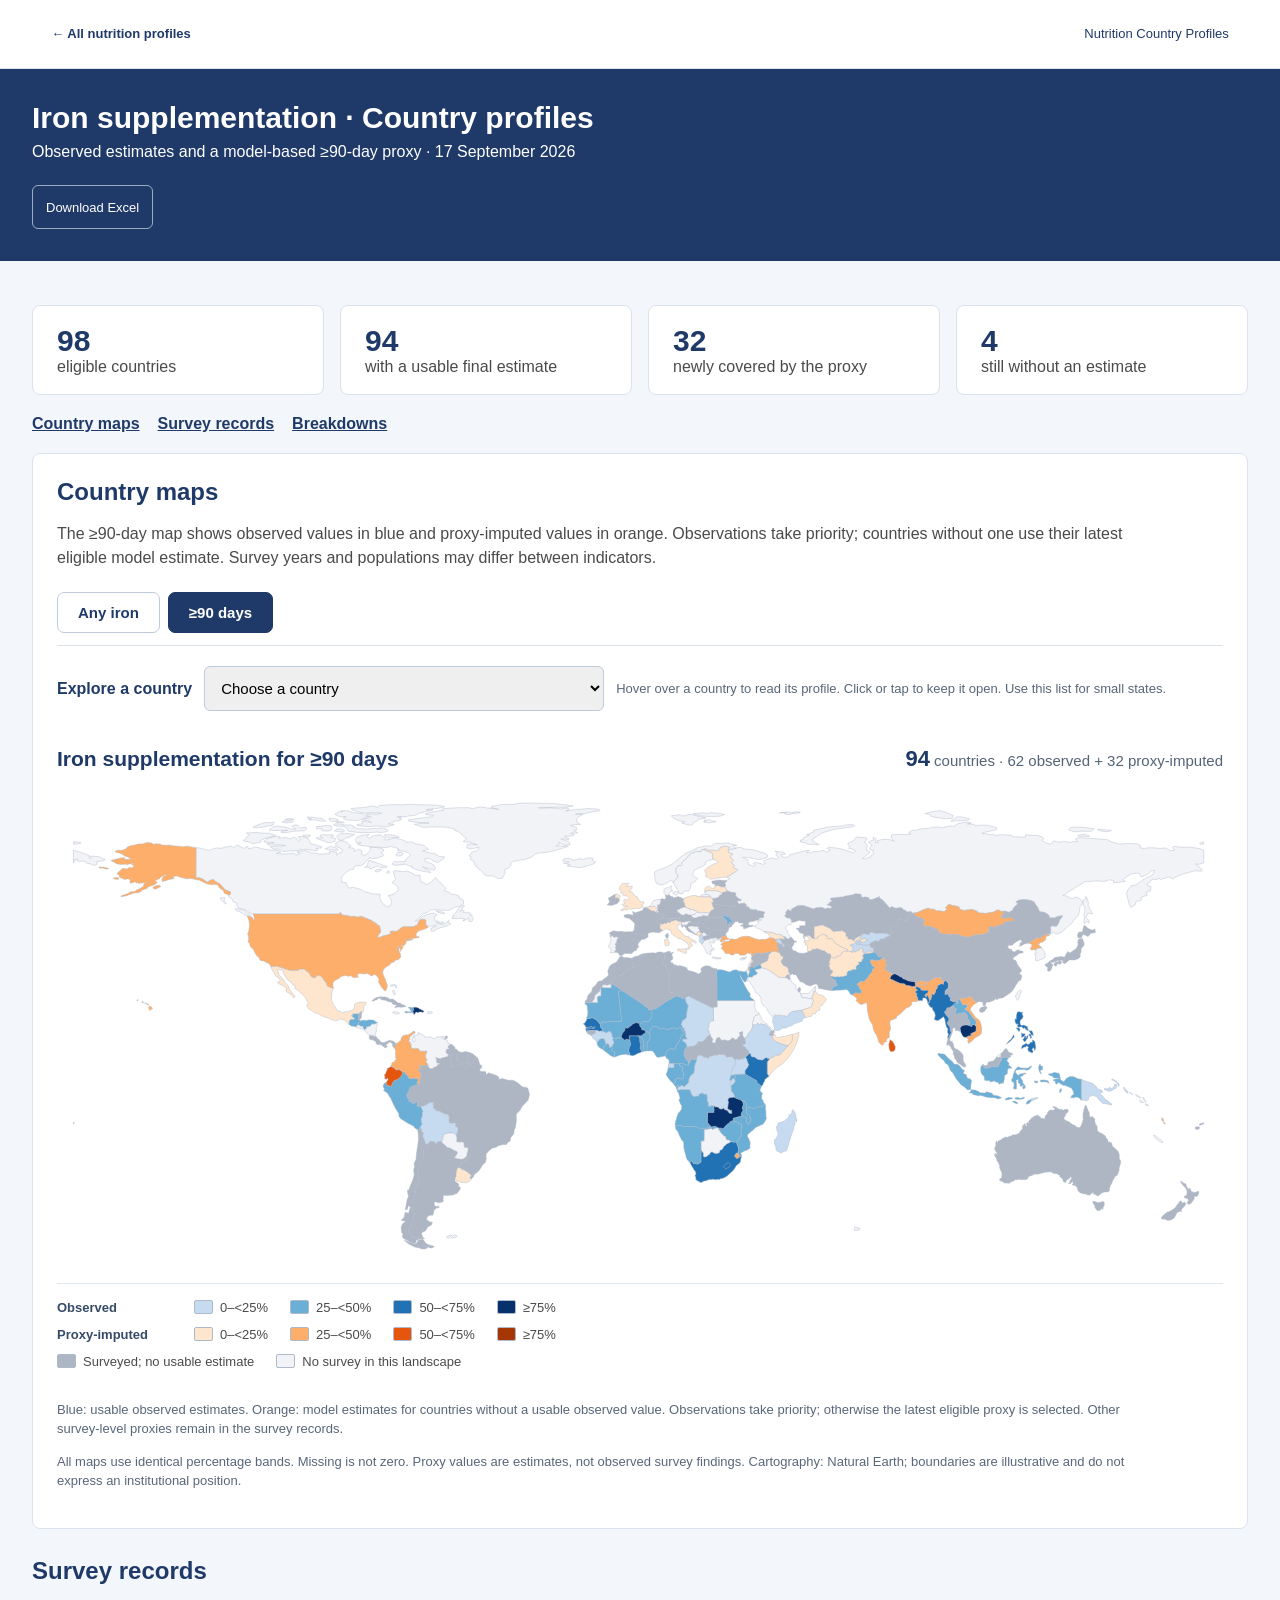
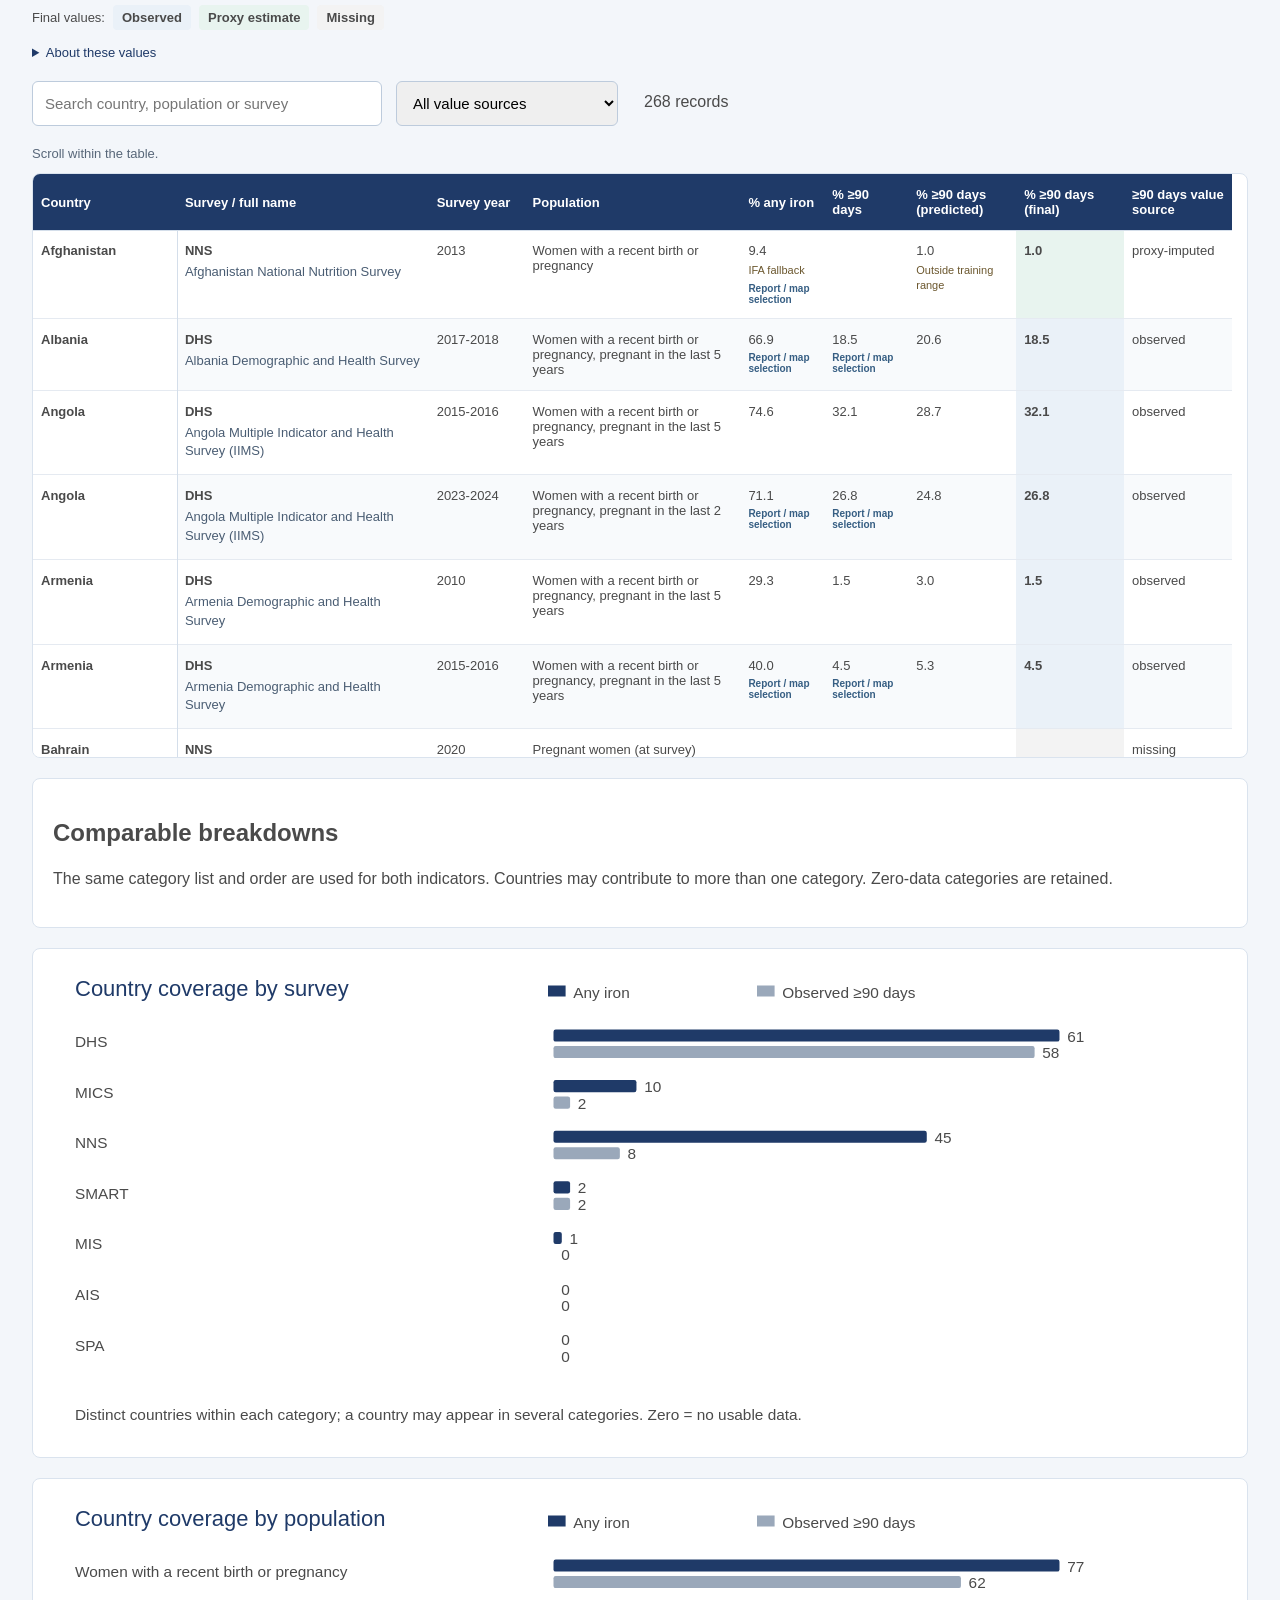
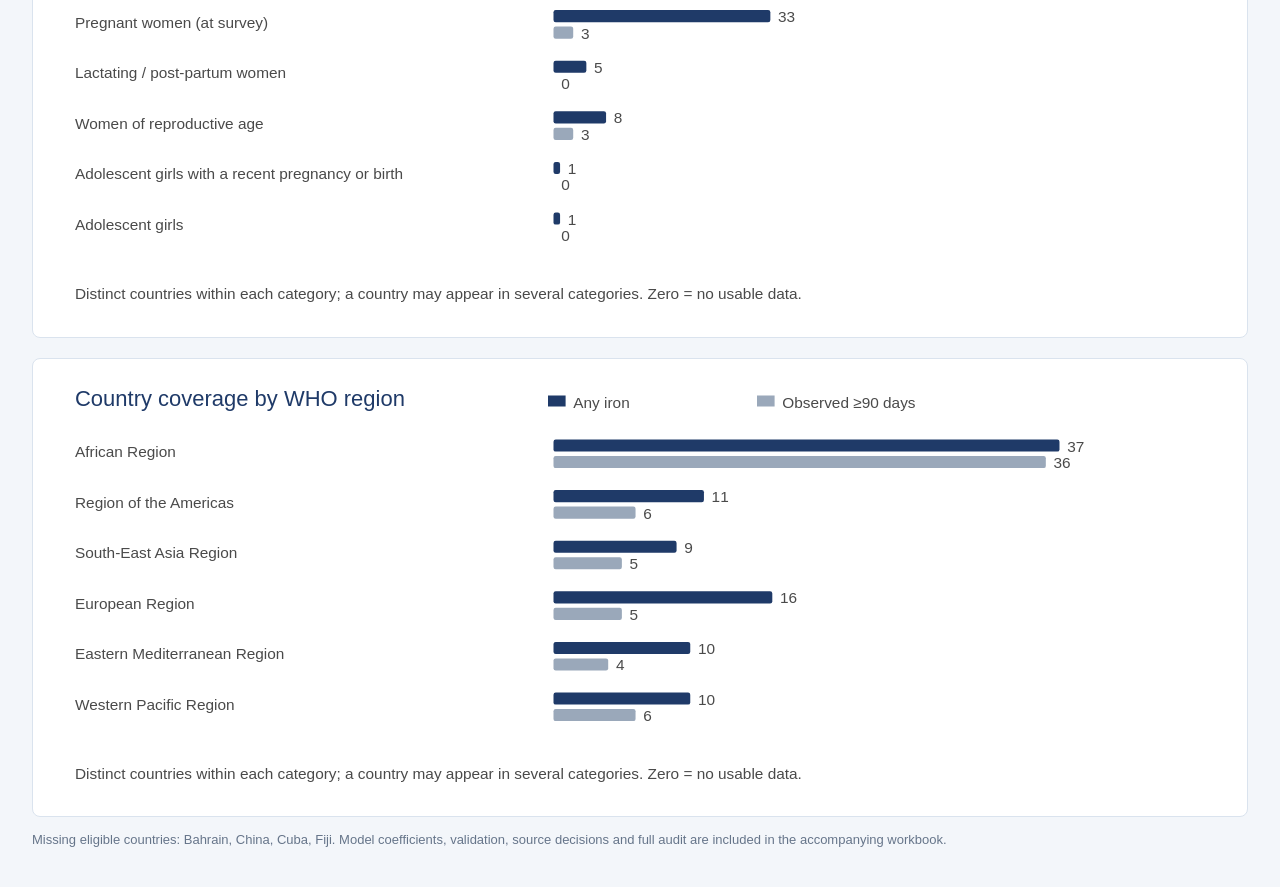
==== commit 2f51aabf: "Update iron supplementation country profiles" ====
--- a/iron_country_profiles_20260917_astra.html
+++ b/iron_country_profiles_20260917_astra.html
@@ -60,6 +60,8 @@
 }
 
 .header-meta{display:flex;align-items:center;gap:22px;flex-wrap:wrap;margin-top:24px;font-size:13px}.download{display:inline-flex;align-items:center;min-height:44px;border:1px solid #9aacbf;border-radius:6px;color:white;padding:8px 13px;text-decoration:none}.download:hover{background:rgba(255,255,255,.1)}.download:focus-visible{outline:3px solid #D0A557;outline-offset:3px}
+
+.survey-pdf-link{color:#1F3A68;text-decoration:underline;text-underline-offset:3px}.survey-pdf-link:hover{color:#365E83}.survey-pdf-link:focus-visible{outline:3px solid #D0A557;outline-offset:3px}
 </style><style>.portal-navigation{display:flex;justify-content:space-between;align-items:center;gap:16px;background:#fff;border-bottom:1px solid #d8e1e9;padding:12px max(4vw,20px);font:13px/1.5 "Segoe UI",Arial,sans-serif;color:#1f3a68}.portal-navigation a{display:inline-flex;align-items:center;min-height:44px;color:#1f3a68;font-weight:600;text-decoration:none}.portal-navigation a:hover{text-decoration:underline}.portal-navigation a:focus-visible{outline:3px solid #a56820;outline-offset:3px}@media(max-width:600px){.portal-navigation span{display:none}}</style><div class="portal-navigation" role="navigation" aria-label="Profile navigation"><a href="./index.html">&#8592; All nutrition profiles</a><span>Nutrition Country Profiles</span></div><header><div class="profile-heading"><h1>Iron supplementation · Country profiles</h1><div>Observed estimates and a model-based ≥90-day proxy · 17 September 2026</div><div class="header-meta"><a class="download" id="download-source" download="Annex 2. Iron supplementation_dataset.xlsx" href="Annex%202.%20Iron%20supplementation_dataset.xlsx">Download Excel</a></div></div></header><main>
     <div class="stats"><div class="stat"><b>98</b>eligible countries</div><div class="stat"><b>94</b>with a usable final estimate</div><div class="stat"><b>32</b>newly covered by the proxy</div><div class="stat"><b>4</b>still without an estimate</div></div>
     <nav class="profile-nav" aria-label="Profile sections"><a href="#country-maps">Country maps</a><a href="#survey-records">Survey records</a><a href="#profile-breakdowns">Breakdowns</a></nav>
@@ -82,7 +84,7 @@
     <div class="tools"><input id="q" placeholder="Search country, population or survey" aria-label="Search profiles"><select id="kind" aria-label="Filter value source"><option value="">All value sources</option><option value="observed">Observed final values</option><option value="proxy">Proxy-imputed final values</option><option value="missing">Missing final values</option></select><span id="n" style="padding:12px"></span></div>
     <p id="records-scroll-hint">Scroll within the table.</p>
     <div class="survey-browser">
-    <div class="wrap" id="survey-table" role="region" tabindex="0" aria-labelledby="survey-records" aria-describedby="records-scroll-hint"><table><thead><tr><th scope="col">Country</th><th scope="col">Survey / full name</th><th scope="col">Survey year</th><th scope="col">Population</th><th scope="col">% any iron</th><th scope="col">% ≥90 days</th><th scope="col">% ≥90 days (predicted)</th><th scope="col">% ≥90 days (final)</th><th scope="col">≥90 days value source</th></tr></thead><tbody><tr data-kind="proxy" data-country="Afghanistan" data-record-id="profile_0002" data-search="afghanistan women with a recent birth or pregnancy nns afghanistan national nutrition survey 2013"><td class="" data-column="Country" data-value="Afghanistan">Afghanistan</td><td class="survey-cell" data-column="Survey" data-value="NNS"><b>NNS</b><span class="survey-full-name">Afghanistan National Nutrition Survey</span></td><td class="" data-column="Survey year" data-value="2013">2013</td><td class="" data-column="Population" data-value="Women with a recent birth or pregnancy">Women with a recent birth or pregnancy</td><td class="" data-column="% any iron" data-value="9.4">9.4<span class="badge">IFA fallback</span><span class="map-source-tag">Report / map selection</span></td><td class="" data-column="% ≥90 days" data-value=""></td><td class="" data-column="% ≥90 days (predicted)" data-value="0.9743267743967076">1.0<span class="badge">Outside training range</span></td><td class="proxy" data-column="% ≥90 days (imputed)" data-value="0.9743267743967076">1.0</td><td class="" data-column="≥90 days value source" data-value="proxy-imputed">proxy-imputed</td></tr><tr data-kind="observed" data-country="Albania" data-record-id="profile_0003" data-search="albania women with a recent birth or pregnancy, pregnant in the last 5 years dhs albania demographic and health survey 2017-2018"><td class="" data-column="Country" data-value="Albania">Albania</td><td class="survey-cell" data-column="Survey" data-value="DHS"><b>DHS</b><span class="survey-full-name">Albania Demographic and Health Survey</span></td><td class="" data-column="Survey year" data-value="2017-2018">2017-2018</td><td class="" data-column="Population" data-value="Women with a recent birth or pregnancy, pregnant in the last 5 years">Women with a recent birth or pregnancy, pregnant in the last 5 years</td><td class="" data-column="% any iron" data-value="66.9">66.9<span class="map-source-tag">Report / map selection</span></td><td class="" data-column="% ≥90 days" data-value="18.5">18.5<span class="map-source-tag">Report / map selection</span></td><td class="" data-column="% ≥90 days (predicted)" data-value="20.606657015486217">20.6</td><td class="observed" data-column="% ≥90 days (imputed)" data-value="18.5">18.5</td><td class="" data-column="≥90 days value source" data-value="observed">observed</td></tr><tr data-kind="observed" data-country="Angola" data-record-id="profile_0004" data-search="angola women with a recent birth or pregnancy, pregnant in the last 5 years dhs angola multiple indicator and health survey (iims) 2015-2016"><td class="" data-column="Country" data-value="Angola">Angola</td><td class="survey-cell" data-column="Survey" data-value="DHS"><b>DHS</b><span class="survey-full-name">Angola Multiple Indicator and Health Survey (IIMS)</span></td><td class="" data-column="Survey year" data-value="2015-2016">2015-2016</td><td class="" data-column="Population" data-value="Women with a recent birth or pregnancy, pregnant in the last 5 years">Women with a recent birth or pregnancy, pregnant in the last 5 years</td><td class="" data-column="% any iron" data-value="74.6">74.6</td><td class="" data-column="% ≥90 days" data-value="32.1">32.1</td><td class="" data-column="% ≥90 days (predicted)" data-value="28.68856230269992">28.7</td><td class="observed" data-column="% ≥90 days (imputed)" data-value="32.1">32.1</td><td class="" data-column="≥90 days value source" data-value="observed">observed</td></tr><tr data-kind="observed" data-country="Angola" data-record-id="profile_0005" data-search="angola women with a recent birth or pregnancy, pregnant in the last 2 years dhs angola multiple indicator and health survey (iims) 2023-2024"><td class="" data-column="Country" data-value="Angola">Angola</td><td class="survey-cell" data-column="Survey" data-value="DHS"><b>DHS</b><span class="survey-full-name">Angola Multiple Indicator and Health Survey (IIMS)</span></td><td class="" data-column="Survey year" data-value="2023-2024">2023-2024</td><td class="" data-column="Population" data-value="Women with a recent birth or pregnancy, pregnant in the last 2 years">Women with a recent birth or pregnancy, pregnant in the last 2 years</td><td class="" data-column="% any iron" data-value="71.1">71.1<span class="map-source-tag">Report / map selection</span></td><td class="" data-column="% ≥90 days" data-value="26.8">26.8<span class="map-source-tag">Report / map selection</span></td><td class="" data-column="% ≥90 days (predicted)" data-value="24.79157872329134">24.8</td><td class="observed" data-column="% ≥90 days (imputed)" data-value="26.8">26.8</td><td class="" data-column="≥90 days value source" data-value="observed">observed</td></tr><tr data-kind="observed" data-country="Armenia" data-record-id="profile_0006" data-search="armenia women with a recent birth or pregnancy, pregnant in the last 5 years dhs armenia demographic and health survey 2010"><td class="" data-column="Country" data-value="Armenia">Armenia</td><td class="survey-cell" data-column="Survey" data-value="DHS"><b>DHS</b><span class="survey-full-name">Armenia Demographic and Health Survey</span></td><td class="" data-column="Survey year" data-value="2010">2010</td><td class="" data-column="Population" data-value="Women with a recent birth or pregnancy, pregnant in the last 5 years">Women with a recent birth or pregnancy, pregnant in the last 5 years</td><td class="" data-column="% any iron" data-value="29.3">29.3</td><td class="" data-column="% ≥90 days" data-value="1.5">1.5</td><td class="" data-column="% ≥90 days (predicted)" data-value="2.9632938433010474">3.0</td><td class="observed" data-column="% ≥90 days (imputed)" data-value="1.5">1.5</td><td class="" data-column="≥90 days value source" data-value="observed">observed</td></tr><tr data-kind="observed" data-country="Armenia" data-record-id="profile_0007" data-search="armenia women with a recent birth or pregnancy, pregnant in the last 5 years dhs armenia demographic and health survey 2015-2016"><td class="" data-column="Country" data-value="Armenia">Armenia</td><td class="survey-cell" data-column="Survey" data-value="DHS"><b>DHS</b><span class="survey-full-name">Armenia Demographic and Health Survey</span></td><td class="" data-column="Survey year" data-value="2015-2016">2015-2016</td><td class="" data-column="Population" data-value="Women with a recent birth or pregnancy, pregnant in the last 5 years">Women with a recent birth or pregnancy, pregnant in the last 5 years</td><td class="" data-column="% any iron" data-value="40.0">40.0<span class="map-source-tag">Report / map selection</span></td><td class="" data-column="% ≥90 days" data-value="4.5">4.5<span class="map-source-tag">Report / map selection</span></td><td class="" data-column="% ≥90 days (predicted)" data-value="5.3161098340006365">5.3</td><td class="observed" data-column="% ≥90 days (imputed)" data-value="4.5">4.5</td><td class="" data-column="≥90 days value source" data-value="observed">observed</td></tr><tr data-kind="missing" data-country="Bahrain" data-record-id="profile_0008" data-search="bahrain pregnant women (at survey) nns bahrain pregnant women anemia prevalence study 2020"><td class="" data-column="Country" data-value="Bahrain">Bahrain</td><td class="survey-cell" data-column="Survey" data-value="NNS"><b>NNS</b><span class="survey-full-name">Bahrain pregnant women anemia prevalence study</span></td><td class="" data-column="Survey year" data-value="2020">2020</td><td class="" data-column="Population" data-value="Pregnant women (at survey)">Pregnant women (at survey)</td><td class="" data-column="% any iron" data-value=""></td><td class="" data-column="% ≥90 days" data-value=""></td><td class="" data-column="% ≥90 days (predicted)" data-value=""></td><td class="missing" data-column="% ≥90 days (imputed)" data-value=""></td><td class="" data-column="≥90 days value source" data-value="missing">missing</td></tr><tr data-kind="proxy" data-country="Bangladesh" data-record-id="profile_0009" data-search="bangladesh pregnant women (at survey) nns food security and nutrition surveillance project 2011"><td class="" data-column="Country" data-value="Bangladesh">Bangladesh</td><td class="survey-cell" data-column="Survey" data-value="NNS"><b>NNS</b><span class="survey-full-name">Food Security and Nutrition Surveillance Project</span></td><td class="" data-column="Survey year" data-value="2011">2011</td><td class="" data-column="Population" data-value="Pregnant women (at survey)">Pregnant women (at survey)</td><td class="" data-column="% any iron" data-value="36.0">36.0</td><td class="" data-column="% ≥90 days" data-value=""></td><td class="" data-column="% ≥90 days (predicted)" data-value="4.280057087670505">4.3</td><td class="proxy" data-column="% ≥90 days (imputed)" data-value="4.280057087670505">4.3</td><td class="" data-column="≥90 days value source" data-value="proxy-imputed">proxy-imputed</td></tr><tr data-kind="observed" data-country="Bangladesh" data-record-id="profile_0010" data-search="bangladesh women with a recent birth or pregnancy nns child and mother nutrition survey 2012"><td class="" data-column="Country" data-value="Bangladesh">Bangladesh</td><td class="survey-cell" data-column="Survey" data-value="NNS"><b>NNS</b><span class="survey-full-name">Child and Mother Nutrition Survey</span></td><td class="" data-column="Survey year" data-value="2012">2012</td><td class="" data-column="Population" data-value="Women with a recent birth or pregnancy">Women with a recent birth or pregnancy</td><td class="" data-column="% any iron" data-value="61.0">61.0</td><td class="" data-column="% ≥90 days" data-value="22.7">22.7</td><td class="" data-column="% ≥90 days (predicted)" data-value="15.648780694110696">15.6</td><td class="observed" data-column="% ≥90 days (imputed)" data-value="22.7">22.7</td><td class="" data-column="≥90 days value source" data-value="observed">observed</td></tr><tr data-kind="proxy" data-country="Bangladesh" data-record-id="profile_0011" data-search="bangladesh pregnant women (at survey) nns food security and nutrition surveillance project 2013"><td class="" data-column="Country" data-value="Bangladesh">Bangladesh</td><td class="survey-cell" data-column="Survey" data-value="NNS"><b>NNS</b><span class="survey-full-name">Food Security and Nutrition Surveillance Project</span></td><td class="" data-column="Survey year" data-value="2013">2013</td><td class="" data-column="Population" data-value="Pregnant women (at survey)">Pregnant women (at survey)</td><td class="" data-column="% any iron" data-value="13.0">13.0<span class="badge">IFA fallback</span></td><td class="" data-column="% ≥90 days" data-value=""></td><td class="" data-column="% ≥90 days (predicted)" data-value="1.1932382021138543">1.2<span class="badge">Outside training range</span></td><td class="proxy" data-column="% ≥90 days (imputed)" data-value="1.1932382021138543">1.2</td><td class="" data-column="≥90 days value source" data-value="proxy-imputed">proxy-imputed</td></tr><tr data-kind="proxy" data-country="Bangladesh" data-record-id="profile_0012" data-search="bangladesh women with a recent birth or pregnancy nns food security and nutrition surveillance project 2013"><td class="" data-column="Country" data-value="Bangladesh">Bangladesh</td><td class="survey-cell" data-column="Survey" data-value="NNS"><b>NNS</b><span class="survey-full-name">Food Security and Nutrition Surveillance Project</span></td><td class="" data-column="Survey year" data-value="2013">2013</td><td class="" data-column="Population" data-value="Women with a recent birth or pregnancy">Women with a recent birth or pregnancy</td><td class="" data-column="% any iron" data-value="59.0">59.0<span class="badge">complement of a stated non-use share</span></td><td class="" data-column="% ≥90 days" data-value=""></td><td class="" data-column="% ≥90 days (predicted)" data-value="14.20428497663089">14.2</td><td class="proxy" data-column="% ≥90 days (imputed)" data-value="14.20428497663089">14.2</td><td class="" data-column="≥90 days value source" data-value="proxy-imputed">proxy-imputed</td></tr><tr data-kind="proxy" data-country="Bangladesh" data-record-id="profile_0013" data-search="bangladesh pregnant women (at survey) nns food security and nutrition surveillance project 2014"><td class="" data-column="Country" data-value="Bangladesh">Bangladesh</td><td class="survey-cell" data-column="Survey" data-value="NNS"><b>NNS</b><span class="survey-full-name">Food Security and Nutrition Surveillance Project</span></td><td class="" data-column="Survey year" data-value="2014">2014</td><td class="" data-column="Population" data-value="Pregnant women (at survey)">Pregnant women (at survey)</td><td class="" data-column="% any iron" data-value="27.0">27.0<span class="badge">IFA fallback</span></td><td class="" data-column="% ≥90 days" data-value=""></td><td class="" data-column="% ≥90 days (predicted)" data-value="2.609191639025419">2.6<span class="badge">Outside training range</span></td><td class="proxy" data-column="% ≥90 days (imputed)" data-value="2.609191639025419">2.6</td><td class="" data-column="≥90 days value source" data-value="proxy-imputed">proxy-imputed</td></tr><tr data-kind="missing" data-country="Bangladesh" data-record-id="profile_0014" data-search="bangladesh women with a recent birth or pregnancy nns food security and nutrition surveillance project 2014"><td class="" data-column="Country" data-value="Bangladesh">Bangladesh</td><td class="survey-cell" data-column="Survey" data-value="NNS"><b>NNS</b><span class="survey-full-name">Food Security and Nutrition Surveillance Project</span></td><td class="" data-column="Survey year" data-value="2014">2014</td><td class="" data-column="Population" data-value="Women with a recent birth or pregnancy">Women with a recent birth or pregnancy</td><td class="" data-column="% any iron" data-value=""></td><td class="" data-column="% ≥90 days" data-value=""></td><td class="" data-column="% ≥90 days (predicted)" data-value=""></td><td class="missing" data-column="% ≥90 days (imputed)" data-value=""></td><td class="" data-column="≥90 days value source" data-value="missing">missing</td></tr><tr data-kind="proxy" data-country="Bangladesh" data-record-id="profile_0015" data-search="bangladesh pregnant women (at survey) nns food security and nutrition surveillance–national nutrition services 2015"><td class="" data-column="Country" data-value="Bangladesh">Bangladesh</td><td class="survey-cell" data-column="Survey" data-value="NNS"><b>NNS</b><span class="survey-full-name">Food Security and Nutrition Surveillance–National Nutrition Services</span></td><td class="" data-column="Survey year" data-value="2015">2015</td><td class="" data-column="Population" data-value="Pregnant women (at survey)">Pregnant women (at survey)</td><td class="" data-column="% any iron" data-value="34.0">34.0</td><td class="" data-column="% ≥90 days" data-value=""></td><td class="" data-column="% ≥90 days (predicted)" data-value="3.837237678453486">3.8</td><td class="proxy" data-column="% ≥90 days (imputed)" data-value="3.837237678453486">3.8</td><td class="" data-column="≥90 days value source" data-value="proxy-imputed">proxy-imputed</td></tr><tr data-kind="proxy" data-country="Bangladesh" data-record-id="profile_0016" data-search="bangladesh women with a recent birth or pregnancy nns food security and nutrition surveillance–national nutrition services 2015"><td class="" data-column="Country" data-value="Bangladesh">Bangladesh</td><td class="survey-cell" data-column="Survey" data-value="NNS"><b>NNS</b><span class="survey-full-name">Food Security and Nutrition Surveillance–National Nutrition Services</span></td><td class="" data-column="Survey year" data-value="2015">2015</td><td class="" data-column="Population" data-value="Women with a recent birth or pregnancy">Women with a recent birth or pregnancy</td><td class="" data-column="% any iron" data-value="19.0">19.0<span class="badge">IFA fallback</span></td><td class="" data-column="% ≥90 days" data-value=""></td><td class="" data-column="% ≥90 days (predicted)" data-value="1.670817416482525">1.7<span class="badge">Outside training range</span></td><td class="proxy" data-column="% ≥90 days (imputed)" data-value="1.670817416482525">1.7</td><td class="" data-column="≥90 days value source" data-value="proxy-imputed">proxy-imputed</td></tr><tr data-kind="observed" data-country="Bangladesh" data-record-id="profile_0017" data-search="bangladesh women with a recent birth or pregnancy, pregnant in the last 3 years dhs bangladesh demographic and health survey 2017-2018"><td class="" data-column="Country" data-value="Bangladesh">Bangladesh</td><td class="survey-cell" data-column="Survey" data-value="DHS"><b>DHS</b><span class="survey-full-name">Bangladesh Demographic and Health Survey</span></td><td class="" data-column="Survey year" data-value="2017-2018">2017-2018</td><td class="" data-column="Population" data-value="Women with a recent birth or pregnancy, pregnant in the last 3 years">Women with a recent birth or pregnancy, pregnant in the last 3 years</td><td class="" data-column="% any iron" data-value="76.3">76.3</td><td class="" data-column="% ≥90 days" data-value="46.0">46.0</td><td class="" data-column="% ≥90 days (predicted)" data-value="30.708059464135644">30.7</td><td class="observed" data-column="% ≥90 days (imputed)" data-value="46.0">46.0</td><td class="" data-column="≥90 days value source" data-value="observed">observed</td></tr><tr data-kind="proxy" data-country="Bangladesh" data-record-id="profile_0018" data-search="bangladesh adolescent girls with a recent pregnancy or birth nns food security and nutrition surveillance project 2018-2019"><td class="" data-column="Country" data-value="Bangladesh">Bangladesh</td><td class="survey-cell" data-column="Survey" data-value="NNS"><b>NNS</b><span class="survey-full-name">Food Security and Nutrition Surveillance Project</span></td><td class="" data-column="Survey year" data-value="2018-2019">2018-2019</td><td class="" data-column="Population" data-value="Adolescent girls with a recent pregnancy or birth">Adolescent girls with a recent pregnancy or birth</td><td class="" data-column="% any iron" data-value="75.0">75.0<span class="badge">IFA fallback</span></td><td class="" data-column="% ≥90 days" data-value=""></td><td class="" data-column="% ≥90 days (predicted)" data-value="29.15656108777462">29.2</td><td class="proxy" data-column="% ≥90 days (imputed)" data-value="29.15656108777462">29.2</td><td class="" data-column="≥90 days value source" data-value="proxy-imputed">proxy-imputed</td></tr><tr data-kind="proxy" data-country="Bangladesh" data-record-id="profile_0019" data-search="bangladesh women with a recent birth or pregnancy nns food security and nutrition surveillance project 2018-2019"><td class="" data-column="Country" data-value="Bangladesh">Bangladesh</td><td class="survey-cell" data-column="Survey" data-value="NNS"><b>NNS</b><span class="survey-full-name">Food Security and Nutrition Surveillance Project</span></td><td class="" data-column="Survey year" data-value="2018-2019">2018-2019</td><td class="" data-column="Population" data-value="Women with a recent birth or pregnancy">Women with a recent birth or pregnancy</td><td class="" data-column="% any iron" data-value="73.0">73.0<span class="badge">IFA fallback</span></td><td class="" data-column="% ≥90 days" data-value=""></td><td class="" data-column="% ≥90 days (predicted)" data-value="26.862273194409028">26.9</td><td class="proxy" data-column="% ≥90 days (imputed)" data-value="26.862273194409028">26.9</td><td class="" data-column="≥90 days value source" data-value="proxy-imputed">proxy-imputed</td></tr><tr data-kind="observed" data-country="Bangladesh" data-record-id="profile_0020" data-search="bangladesh women with a recent birth or pregnancy, pregnant in the last 2 years dhs bangladesh demographic and health survey 2022"><td class="" data-column="Country" data-value="Bangladesh">Bangladesh</td><td class="survey-cell" data-column="Survey" data-value="DHS"><b>DHS</b><span class="survey-full-name">Bangladesh Demographic and Health Survey</span></td><td class="" data-column="Survey year" data-value="2022">2022</td><td class="" data-column="Population" data-value="Women with a recent birth or pregnancy, pregnant in the last 2 years">Women with a recent birth or pregnancy, pregnant in the last 2 years</td><td class="" data-column="% any iron" data-value="80.5">80.5<span class="badge">Calculated from duration table</span><span class="map-source-tag">Report / map selection</span></td><td class="" data-column="% ≥90 days" data-value="52.8">52.8<span class="map-source-tag">Report / map selection</span></td><td class="" data-column="% ≥90 days (predicted)" data-value="36.01386776333842">36.0</td><td class="observed" data-column="% ≥90 days (imputed)" data-value="52.8">52.8</td><td class="" data-column="≥90 days value source" data-value="observed">observed</td></tr><tr data-kind="proxy" data-country="Belgium" data-record-id="profile_0021" data-search="belgium women of reproductive age nns belgian national survey on iron status in pregnant women 2010-2011"><td class="" data-column="Country" data-value="Belgium">Belgium</td><td class="survey-cell" data-column="Survey" data-value="NNS"><b>NNS</b><span class="survey-full-name">Belgian national survey on iron status in pregnant women</span></td><td class="" data-column="Survey year" data-value="2010-2011">2010-2011</td><td class="" data-column="Population" data-value="Women of reproductive age">Women of reproductive age</td><td class="" data-column="% any iron" data-value="53.4">53.4<span class="map-source-tag">Report / map selection</span></td><td class="" data-column="% ≥90 days" data-value=""></td><td class="" data-column="% ≥90 days (predicted)" data-value="10.744136666443964">10.7</td><td class="proxy" data-column="% ≥90 days (imputed)" data-value="10.744136666443964">10.7</td><td class="" data-column="≥90 days value source" data-value="proxy-imputed">proxy-imputed</td></tr><tr data-kind="observed" data-country="Benin" data-record-id="profile_0022" data-search="benin women with a recent birth or pregnancy, pregnant in the last 5 years dhs benin demographic and health survey (edsb-iv) 2011-2012"><td class="" data-column="Country" data-value="Benin">Benin</td><td class="survey-cell" data-column="Survey" data-value="DHS"><b>DHS</b><span class="survey-full-name">Benin Demographic and Health Survey (EDSB-IV)</span></td><td class="" data-column="Survey year" data-value="2011-2012">2011-2012</td><td class="" data-column="Population" data-value="Women with a recent birth or pregnancy, pregnant in the last 5 years">Women with a recent birth or pregnancy, pregnant in the last 5 years</td><td class="" data-column="% any iron" data-value="80.9">80.9</td><td class="" data-column="% ≥90 days" data-value="28.6">28.6</td><td class="" data-column="% ≥90 days (predicted)" data-value="36.54013365687241">36.5</td><td class="observed" data-column="% ≥90 days (imputed)" data-value="28.6">28.6</td><td class="" data-column="≥90 days value source" data-value="observed">observed</td></tr><tr data-kind="observed" data-country="Benin" data-record-id="profile_0023" data-search="benin women with a recent birth or pregnancy, pregnant in the last 5 years dhs benin demographic and health survey 2017-2018"><td class="" data-column="Country" data-value="Benin">Benin</td><td class="survey-cell" data-column="Survey" data-value="DHS"><b>DHS</b><span class="survey-full-name">Benin Demographic and Health Survey</span></td><td class="" data-column="Survey year" data-value="2017-2018">2017-2018</td><td class="" data-column="Population" data-value="Women with a recent birth or pregnancy, pregnant in the last 5 years">Women with a recent birth or pregnancy, pregnant in the last 5 years</td><td class="" data-column="% any iron" data-value="84.6">84.6<span class="map-source-tag">Report / map selection</span></td><td class="" data-column="% ≥90 days" data-value="47.1">47.1<span class="map-source-tag">Report / map selection</span></td><td class="" data-column="% ≥90 days (predicted)" data-value="41.54663827588187">41.5</td><td class="observed" data-column="% ≥90 days (imputed)" data-value="47.1">47.1</td><td class="" data-column="≥90 days value source" data-value="observed">observed</td></tr><tr data-kind="proxy" data-country="Bhutan" data-record-id="profile_0024" data-search="bhutan pregnant women (at survey) nns bhutan national nutrition survey 2015"><td class="" data-column="Country" data-value="Bhutan">Bhutan</td><td class="survey-cell" data-column="Survey" data-value="NNS"><b>NNS</b><span class="survey-full-name">Bhutan National Nutrition Survey</span></td><td class="" data-column="Survey year" data-value="2015">2015</td><td class="" data-column="Population" data-value="Pregnant women (at survey)">Pregnant women (at survey)</td><td class="" data-column="% any iron" data-value="88.0">88.0<span class="badge">IFA fallback</span><span class="map-source-tag">Report / map selection</span></td><td class="" data-column="% ≥90 days" data-value=""></td><td class="" data-column="% ≥90 days (predicted)" data-value="46.30914879022034">46.3</td><td class="proxy" data-column="% ≥90 days (imputed)" data-value="46.30914879022034">46.3</td><td class="" data-column="≥90 days value source" data-value="proxy-imputed">proxy-imputed</td></tr><tr data-kind="observed" data-country="Bolivia (Plurinational State of)" data-record-id="profile_0025" data-search="bolivia (plurinational state of) women with a recent birth or pregnancy, pregnant in the last 5 years nns bolivia encuesta de demografía y salud (edsa) 2016"><td class="" data-column="Country" data-value="Bolivia (Plurinational State of)">Bolivia (Plurinational State of)</td><td class="survey-cell" data-column="Survey" data-value="NNS"><b>NNS</b><span class="survey-full-name">Bolivia Encuesta de Demografía y Salud (EDSA)</span></td><td class="" data-column="Survey year" data-value="2016">2016</td><td class="" data-column="Population" data-value="Women with a recent birth or pregnancy, pregnant in the last 5 years">Women with a recent birth or pregnancy, pregnant in the last 5 years</td><td class="" data-column="% any iron" data-value="75.9">75.9<span class="badge">Calculated from duration table</span><span class="map-source-tag">Report / map selection</span></td><td class="" data-column="% ≥90 days" data-value="24.9">24.9<span class="map-source-tag">Report / map selection</span></td><td class="" data-column="% ≥90 days (predicted)" data-value="30.225782429138327">30.2</td><td class="observed" data-column="% ≥90 days (imputed)" data-value="24.9">24.9</td><td class="" data-column="≥90 days value source" data-value="observed">observed</td></tr><tr data-kind="observed" data-country="Burkina Faso" data-record-id="profile_0026" data-search="burkina faso women with a recent birth or pregnancy, pregnant in the last 5 years dhs burkina faso demographic and health survey–multiple indicator cluster survey iv (edsbf-mics iv) 2010"><td class="" data-column="Country" data-value="Burkina Faso">Burkina Faso</td><td class="survey-cell" data-column="Survey" data-value="DHS"><b>DHS</b><span class="survey-full-name">Burkina Faso Demographic and Health Survey–Multiple Indicator Cluster Survey IV (EDSBF-MICS IV)</span></td><td class="" data-column="Survey year" data-value="2010">2010</td><td class="" data-column="Population" data-value="Women with a recent birth or pregnancy, pregnant in the last 5 years">Women with a recent birth or pregnancy, pregnant in the last 5 years</td><td class="" data-column="% any iron" data-value="92.6">92.6</td><td class="" data-column="% ≥90 days" data-value="50.2">50.2</td><td class="" data-column="% ≥90 days (predicted)" data-value="52.84452293233264">52.8</td><td class="observed" data-column="% ≥90 days (imputed)" data-value="50.2">50.2</td><td class="" data-column="≥90 days value source" data-value="observed">observed</td></tr><tr data-kind="observed" data-country="Burkina Faso" data-record-id="profile_0027" data-search="burkina faso women with a recent birth or pregnancy smart burkina faso national nutrition survey (smart) 2019"><td class="" data-column="Country" data-value="Burkina Faso">Burkina Faso</td><td class="survey-cell" data-column="Survey" data-value="SMART"><b>SMART</b><span class="survey-full-name">Burkina Faso National Nutrition Survey (SMART)</span></td><td class="" data-column="Survey year" data-value="2019">2019</td><td class="" data-column="Population" data-value="Women with a recent birth or pregnancy">Women with a recent birth or pregnancy</td><td class="" data-column="% any iron" data-value=""></td><td class="" data-column="% ≥90 days" data-value="65.3">65.3</td><td class="" data-column="% ≥90 days (predicted)" data-value=""></td><td class="observed" data-column="% ≥90 days (imputed)" data-value="65.3">65.3</td><td class="" data-column="≥90 days value source" data-value="observed">observed</td></tr><tr data-kind="proxy" data-country="Burkina Faso" data-record-id="profile_0028" data-search="burkina faso pregnant women (at survey) nns burkina faso national micronutrient survey 2020"><td class="" data-column="Country" data-value="Burkina Faso">Burkina Faso</td><td class="survey-cell" data-column="Survey" data-value="NNS"><b>NNS</b><span class="survey-full-name">Burkina Faso National Micronutrient Survey</span></td><td class="" data-column="Survey year" data-value="2020">2020</td><td class="" data-column="Population" data-value="Pregnant women (at survey)">Pregnant women (at survey)</td><td class="" data-column="% any iron" data-value="31.2">31.2<span class="badge">IFA fallback</span></td><td class="" data-column="% ≥90 days" data-value=""></td><td class="" data-column="% ≥90 days (predicted)" data-value="3.290569668333486">3.3</td><td class="proxy" data-column="% ≥90 days (imputed)" data-value="3.290569668333486">3.3</td><td class="" data-column="≥90 days value source" data-value="proxy-imputed">proxy-imputed</td></tr><tr data-kind="proxy" data-country="Burkina Faso" data-record-id="profile_0029" data-search="burkina faso women with a recent birth or pregnancy, pregnant in the last 3 years nns burkina faso national micronutrient survey 2020"><td class="" data-column="Country" data-value="Burkina Faso">Burkina Faso</td><td class="survey-cell" data-column="Survey" data-value="NNS"><b>NNS</b><span class="survey-full-name">Burkina Faso National Micronutrient Survey</span></td><td class="" data-column="Survey year" data-value="2020">2020</td><td class="" data-column="Population" data-value="Women with a recent birth or pregnancy, pregnant in the last 3 years">Women with a recent birth or pregnancy, pregnant in the last 3 years</td><td class="" data-column="% any iron" data-value="88.2">88.2<span class="badge">IFA fallback</span></td><td class="" data-column="% ≥90 days" data-value=""></td><td class="" data-column="% ≥90 days (predicted)" data-value="46.592286874451815">46.6</td><td class="proxy" data-column="% ≥90 days (imputed)" data-value="46.592286874451815">46.6</td><td class="" data-column="≥90 days value source" data-value="proxy-imputed">proxy-imputed</td></tr><tr data-kind="observed" data-country="Burkina Faso" data-record-id="profile_0030" data-search="burkina faso women with a recent birth or pregnancy, pregnant in the last 2 years dhs burkina faso demographic and health survey (edsbf-v) 2021"><td class="" data-column="Country" data-value="Burkina Faso">Burkina Faso</td><td class="survey-cell" data-column="Survey" data-value="DHS"><b>DHS</b><span class="survey-full-name">Burkina Faso Demographic and Health Survey (EDSBF-V)</span></td><td class="" data-column="Survey year" data-value="2021">2021</td><td class="" data-column="Population" data-value="Women with a recent birth or pregnancy, pregnant in the last 2 years">Women with a recent birth or pregnancy, pregnant in the last 2 years</td><td class="" data-column="% any iron" data-value="95.8">95.8<span class="map-source-tag">Report / map selection</span></td><td class="" data-column="% ≥90 days" data-value="53.8">53.8</td><td class="" data-column="% ≥90 days (predicted)" data-value="57.34718557423587">57.3</td><td class="observed" data-column="% ≥90 days (imputed)" data-value="53.8">53.8</td><td class="" data-column="≥90 days value source" data-value="observed">observed</td></tr><tr data-kind="observed" data-country="Burkina Faso" data-record-id="profile_0031" data-search="burkina faso women of reproductive age smart burkina faso national nutritional survey (smart) 2021"><td class="" data-column="Country" data-value="Burkina Faso">Burkina Faso</td><td class="survey-cell" data-column="Survey" data-value="SMART"><b>SMART</b><span class="survey-full-name">Burkina Faso National Nutritional Survey (SMART)</span></td><td class="" data-column="Survey year" data-value="2021">2021</td><td class="" data-column="Population" data-value="Women of reproductive age">Women of reproductive age</td><td class="" data-column="% any iron" data-value=""></td><td class="" data-column="% ≥90 days" data-value="75.9">75.9</td><td class="" data-column="% ≥90 days (predicted)" data-value=""></td><td class="observed" data-column="% ≥90 days (imputed)" data-value="75.9">75.9</td><td class="" data-column="≥90 days value source" data-value="observed">observed</td></tr><tr data-kind="missing" data-country="Burkina Faso" data-record-id="profile_0032_any" data-search="burkina faso women with a recent birth or pregnancy smart burkina faso national nutritional survey (smart) 2021"><td class="" data-column="Country" data-value="Burkina Faso">Burkina Faso</td><td class="survey-cell" data-column="Survey" data-value="SMART"><b>SMART</b><span class="survey-full-name">Burkina Faso National Nutritional Survey (SMART)</span></td><td class="" data-column="Survey year" data-value="2021">2021</td><td class="" data-column="Population" data-value="Women with a recent birth or pregnancy">Women with a recent birth or pregnancy</td><td class="" data-column="% any iron" data-value=""></td><td class="" data-column="% ≥90 days" data-value=""></td><td class="" data-column="% ≥90 days (predicted)" data-value=""></td><td class="missing" data-column="% ≥90 days (imputed)" data-value=""></td><td class="" data-column="≥90 days value source" data-value="missing">missing</td></tr><tr data-kind="observed" data-country="Burkina Faso" data-record-id="profile_0034" data-search="burkina faso women of reproductive age smart burkina faso national nutrition survey (smart) 2024"><td class="" data-column="Country" data-value="Burkina Faso">Burkina Faso</td><td class="survey-cell" data-column="Survey" data-value="SMART"><b>SMART</b><span class="survey-full-name">Burkina Faso National Nutrition Survey (SMART)</span></td><td class="" data-column="Survey year" data-value="2024">2024</td><td class="" data-column="Population" data-value="Women of reproductive age">Women of reproductive age</td><td class="" data-column="% any iron" data-value=""></td><td class="" data-column="% ≥90 days" data-value="91.2">91.2<span class="map-source-tag">Report / map selection</span></td><td class="" data-column="% ≥90 days (predicted)" data-value=""></td><td class="observed" data-column="% ≥90 days (imputed)" data-value="91.2">91.2</td><td class="" data-column="≥90 days value source" data-value="observed">observed</td></tr><tr data-kind="observed" data-country="Burundi" data-record-id="profile_0037" data-search="burundi women with a recent birth or pregnancy, pregnant in the last 5 years dhs burundi demographic and health survey 2010"><td class="" data-column="Country" data-value="Burundi">Burundi</td><td class="survey-cell" data-column="Survey" data-value="DHS"><b>DHS</b><span class="survey-full-name">Burundi Demographic and Health Survey</span></td><td class="" data-column="Survey year" data-value="2010">2010</td><td class="" data-column="Population" data-value="Women with a recent birth or pregnancy, pregnant in the last 5 years">Women with a recent birth or pregnancy, pregnant in the last 5 years</td><td class="" data-column="% any iron" data-value="73.1">73.1</td><td class="" data-column="% ≥90 days" data-value="6.7">6.7</td><td class="" data-column="% ≥90 days (predicted)" data-value="26.97423727903848">27.0</td><td class="observed" data-column="% ≥90 days (imputed)" data-value="6.7">6.7</td><td class="" data-column="≥90 days value source" data-value="observed">observed</td></tr><tr data-kind="observed" data-country="Burundi" data-record-id="profile_0038" data-search="burundi women with a recent birth or pregnancy, pregnant in the last 5 years dhs burundi demographic and health survey (edsb-iii) 2016-2017"><td class="" data-column="Country" data-value="Burundi">Burundi</td><td class="survey-cell" data-column="Survey" data-value="DHS"><b>DHS</b><span class="survey-full-name">Burundi Demographic and Health Survey (EDSB-III)</span></td><td class="" data-column="Survey year" data-value="2016-2017">2016-2017</td><td class="" data-column="Population" data-value="Women with a recent birth or pregnancy, pregnant in the last 5 years">Women with a recent birth or pregnancy, pregnant in the last 5 years</td><td class="" data-column="% any iron" data-value="48.0">48.0<span class="map-source-tag">Report / map selection</span></td><td class="" data-column="% ≥90 days" data-value="1.4">1.4<span class="map-source-tag">Report / map selection</span></td><td class="" data-column="% ≥90 days (predicted)" data-value="8.13245047402572">8.1</td><td class="observed" data-column="% ≥90 days (imputed)" data-value="1.4">1.4</td><td class="" data-column="≥90 days value source" data-value="observed">observed</td></tr><tr data-kind="observed" data-country="Cambodia" data-record-id="profile_0039" data-search="cambodia women with a recent birth or pregnancy, pregnant in the last 5 years dhs cambodia demographic and health survey 2010"><td class="" data-column="Country" data-value="Cambodia">Cambodia</td><td class="survey-cell" data-column="Survey" data-value="DHS"><b>DHS</b><span class="survey-full-name">Cambodia Demographic and Health Survey</span></td><td class="" data-column="Survey year" data-value="2010">2010</td><td class="" data-column="Population" data-value="Women with a recent birth or pregnancy, pregnant in the last 5 years">Women with a recent birth or pregnancy, pregnant in the last 5 years</td><td class="" data-column="% any iron" data-value="89.4">89.4</td><td class="" data-column="% ≥90 days" data-value="56.9">56.9</td><td class="" data-column="% ≥90 days (predicted)" data-value="48.29509392575325">48.3</td><td class="observed" data-column="% ≥90 days (imputed)" data-value="56.9">56.9</td><td class="" data-column="≥90 days value source" data-value="observed">observed</td></tr><tr data-kind="observed" data-country="Cambodia" data-record-id="profile_0040" data-search="cambodia women with a recent birth or pregnancy, pregnant in the last 5 years dhs cambodia demographic and health survey 2014"><td class="" data-column="Country" data-value="Cambodia">Cambodia</td><td class="survey-cell" data-column="Survey" data-value="DHS"><b>DHS</b><span class="survey-full-name">Cambodia Demographic and Health Survey</span></td><td class="" data-column="Survey year" data-value="2014">2014</td><td class="" data-column="Population" data-value="Women with a recent birth or pregnancy, pregnant in the last 5 years">Women with a recent birth or pregnancy, pregnant in the last 5 years</td><td class="" data-column="% any iron" data-value="95.6">95.6</td><td class="" data-column="% ≥90 days" data-value="75.5">75.5</td><td class="" data-column="% ≥90 days (predicted)" data-value="57.068527348475776">57.1</td><td class="observed" data-column="% ≥90 days (imputed)" data-value="75.5">75.5</td><td class="" data-column="≥90 days value source" data-value="observed">observed</td></tr><tr data-kind="observed" data-country="Cambodia" data-record-id="profile_0041" data-search="cambodia women with a recent birth or pregnancy, pregnant in the last 2 years dhs cambodia demographic and health survey 2021-2022"><td class="" data-column="Country" data-value="Cambodia">Cambodia</td><td class="survey-cell" data-column="Survey" data-value="DHS"><b>DHS</b><span class="survey-full-name">Cambodia Demographic and Health Survey</span></td><td class="" data-column="Survey year" data-value="2021-2022">2021-2022</td><td class="" data-column="Population" data-value="Women with a recent birth or pregnancy, pregnant in the last 2 years">Women with a recent birth or pregnancy, pregnant in the last 2 years</td><td class="" data-column="% any iron" data-value="97.8">97.8<span class="map-source-tag">Report / map selection</span></td><td class="" data-column="% ≥90 days" data-value="89.4">89.4<span class="map-source-tag">Report / map selection</span></td><td class="" data-column="% ≥90 days (predicted)" data-value="60.10542207077317">60.1</td><td class="observed" data-column="% ≥90 days (imputed)" data-value="89.4">89.4</td><td class="" data-column="≥90 days value source" data-value="observed">observed</td></tr><tr data-kind="observed" data-country="Cameroon" data-record-id="profile_0043" data-search="cameroon women with a recent birth or pregnancy, pregnant in the last 5 years dhs cameroon demographic and health and multiple indicators cluster survey 2011"><td class="" data-column="Country" data-value="Cameroon">Cameroon</td><td class="survey-cell" data-column="Survey" data-value="DHS"><b>DHS</b><span class="survey-full-name">Cameroon Demographic and Health and Multiple Indicators Cluster Survey</span></td><td class="" data-column="Survey year" data-value="2011">2011</td><td class="" data-column="Population" data-value="Women with a recent birth or pregnancy, pregnant in the last 5 years">Women with a recent birth or pregnancy, pregnant in the last 5 years</td><td class="" data-column="% any iron" data-value="80.0">80.0</td><td class="" data-column="% ≥90 days" data-value="54.2">54.2</td><td class="" data-column="% ≥90 days (predicted)" data-value="35.36074511242031">35.4</td><td class="observed" data-column="% ≥90 days (imputed)" data-value="54.2">54.2</td><td class="" data-column="≥90 days value source" data-value="observed">observed</td></tr><tr data-kind="observed" data-country="Cameroon" data-record-id="profile_0045" data-search="cameroon women with a recent birth or pregnancy, pregnant in the last 5 years dhs cameroon demographic and health survey 2018-2019"><td class="" data-column="Country" data-value="Cameroon">Cameroon</td><td class="survey-cell" data-column="Survey" data-value="DHS"><b>DHS</b><span class="survey-full-name">Cameroon Demographic and Health Survey</span></td><td class="" data-column="Survey year" data-value="2018-2019">2018-2019</td><td class="" data-column="Population" data-value="Women with a recent birth or pregnancy, pregnant in the last 5 years">Women with a recent birth or pregnancy, pregnant in the last 5 years</td><td class="" data-column="% any iron" data-value="79.1">79.1<span class="map-source-tag">Report / map selection</span></td><td class="" data-column="% ≥90 days" data-value="49.2">49.2<span class="map-source-tag">Report / map selection</span></td><td class="" data-column="% ≥90 days (predicted)" data-value="34.19890882860174">34.2</td><td class="observed" data-column="% ≥90 days (imputed)" data-value="49.2">49.2</td><td class="" data-column="≥90 days value source" data-value="observed">observed</td></tr><tr data-kind="observed" data-country="Chad" data-record-id="profile_0046" data-search="chad women with a recent birth or pregnancy, pregnant in the last 5 years dhs chad demographic and health and multiple indicator cluster survey 2014-2015"><td class="" data-column="Country" data-value="Chad">Chad</td><td class="survey-cell" data-column="Survey" data-value="DHS"><b>DHS</b><span class="survey-full-name">Chad Demographic and Health and Multiple Indicator Cluster Survey</span></td><td class="" data-column="Survey year" data-value="2014-2015">2014-2015</td><td class="" data-column="Population" data-value="Women with a recent birth or pregnancy, pregnant in the last 5 years">Women with a recent birth or pregnancy, pregnant in the last 5 years</td><td class="" data-column="% any iron" data-value="55.2">55.2<span class="map-source-tag">Report / map selection</span></td><td class="" data-column="% ≥90 days" data-value="11.0">11.0<span class="map-source-tag">Report / map selection</span></td><td class="" data-column="% ≥90 days (predicted)" data-value="11.766806023815327">11.8</td><td class="observed" data-column="% ≥90 days (imputed)" data-value="11.0">11.0</td><td class="" data-column="≥90 days value source" data-value="observed">observed</td></tr><tr data-kind="missing" data-country="China" data-record-id="profile_0047" data-search="china women of reproductive age nns maternal micronutrient supplementation survey in shaanxi province 2013"><td class="" data-column="Country" data-value="China">China</td><td class="survey-cell" data-column="Survey" data-value="NNS"><b>NNS</b><span class="survey-full-name">Maternal Micronutrient Supplementation Survey in Shaanxi Province</span></td><td class="" data-column="Survey year" data-value="2013">2013</td><td class="" data-column="Population" data-value="Women of reproductive age">Women of reproductive age</td><td class="" data-column="% any iron" data-value=""></td><td class="" data-column="% ≥90 days" data-value=""></td><td class="" data-column="% ≥90 days (predicted)" data-value=""></td><td class="missing" data-column="% ≥90 days (imputed)" data-value=""></td><td class="" data-column="≥90 days value source" data-value="missing">missing</td></tr><tr data-kind="missing" data-country="China" data-record-id="profile_0048" data-search="china lactating / post-partum women nns national survey into factors influencing breastfeeding august2017-january2018"><td class="" data-column="Country" data-value="China">China</td><td class="survey-cell" data-column="Survey" data-value="NNS"><b>NNS</b><span class="survey-full-name">National Survey into Factors Influencing Breastfeeding</span></td><td class="" data-column="Survey year" data-value="August2017-January2018">August2017-January2018</td><td class="" data-column="Population" data-value="Lactating / post-partum women">Lactating / post-partum women</td><td class="" data-column="% any iron" data-value=""></td><td class="" data-column="% ≥90 days" data-value=""></td><td class="" data-column="% ≥90 days (predicted)" data-value=""></td><td class="missing" data-column="% ≥90 days (imputed)" data-value=""></td><td class="" data-column="≥90 days value source" data-value="missing">missing</td></tr><tr data-kind="proxy" data-country="Colombia" data-record-id="profile_0049" data-search="colombia pregnant women (at survey) dhs encuesta nacional de demografía y salud (ends) 2010"><td class="" data-column="Country" data-value="Colombia">Colombia</td><td class="survey-cell" data-column="Survey" data-value="DHS"><b>DHS</b><span class="survey-full-name">Encuesta Nacional de Demografía y Salud (ENDS)</span></td><td class="" data-column="Survey year" data-value="2010">2010</td><td class="" data-column="Population" data-value="Pregnant women (at survey)">Pregnant women (at survey)</td><td class="" data-column="% any iron" data-value="92.0">92.0</td><td class="" data-column="% ≥90 days" data-value=""></td><td class="" data-column="% ≥90 days (predicted)" data-value="51.99282302845098">52.0</td><td class="proxy" data-column="% ≥90 days (imputed)" data-value="51.99282302845098">52.0</td><td class="" data-column="≥90 days value source" data-value="proxy-imputed">proxy-imputed</td></tr><tr data-kind="proxy" data-country="Colombia" data-record-id="profile_0050_any" data-search="colombia women with a recent birth or pregnancy, pregnant in the last 5 years dhs encuesta nacional de demografía y salud (ends) 2010"><td class="" data-column="Country" data-value="Colombia">Colombia</td><td class="survey-cell" data-column="Survey" data-value="DHS"><b>DHS</b><span class="survey-full-name">Encuesta Nacional de Demografía y Salud (ENDS)</span></td><td class="" data-column="Survey year" data-value="2010">2010</td><td class="" data-column="Population" data-value="Women with a recent birth or pregnancy, pregnant in the last 5 years">Women with a recent birth or pregnancy, pregnant in the last 5 years</td><td class="" data-column="% any iron" data-value="92.2">92.2</td><td class="" data-column="% ≥90 days" data-value=""></td><td class="" data-column="% ≥90 days (predicted)" data-value="52.27687628334212">52.3</td><td class="proxy" data-column="% ≥90 days (imputed)" data-value="52.27687628334212">52.3</td><td class="" data-column="≥90 days value source" data-value="proxy-imputed">proxy-imputed</td></tr><tr data-kind="proxy" data-country="Colombia" data-record-id="profile_0051" data-search="colombia women with a recent birth or pregnancy, pregnant in the last 5 years dhs colombia encuesta nacional de demografía y salud (ends) 2015"><td class="" data-column="Country" data-value="Colombia">Colombia</td><td class="survey-cell" data-column="Survey" data-value="DHS"><b>DHS</b><span class="survey-full-name">Colombia Encuesta Nacional de Demografía y Salud (ENDS)</span></td><td class="" data-column="Survey year" data-value="2015">2015</td><td class="" data-column="Population" data-value="Women with a recent birth or pregnancy, pregnant in the last 5 years">Women with a recent birth or pregnancy, pregnant in the last 5 years</td><td class="" data-column="% any iron" data-value="84.1">84.1</td><td class="" data-column="% ≥90 days" data-value=""></td><td class="" data-column="% ≥90 days (predicted)" data-value="40.85724654928954">40.9</td><td class="proxy" data-column="% ≥90 days (imputed)" data-value="40.85724654928954">40.9</td><td class="" data-column="≥90 days value source" data-value="proxy-imputed">proxy-imputed</td></tr><tr data-kind="proxy" data-country="Colombia" data-record-id="profile_0052" data-search="colombia pregnant women (at survey) nns encuesta nacional de la situación nutricional (ensin) 2015"><td class="" data-column="Country" data-value="Colombia">Colombia</td><td class="survey-cell" data-column="Survey" data-value="NNS"><b>NNS</b><span class="survey-full-name">Encuesta Nacional de la Situación Nutricional (ENSIN)</span></td><td class="" data-column="Survey year" data-value="2015">2015</td><td class="" data-column="Population" data-value="Pregnant women (at survey)">Pregnant women (at survey)</td><td class="" data-column="% any iron" data-value="75.4">75.4<span class="map-source-tag">Report / map selection</span></td><td class="" data-column="% ≥90 days" data-value=""></td><td class="" data-column="% ≥90 days (predicted)" data-value="29.629022333005423">29.6</td><td class="proxy" data-column="% ≥90 days (imputed)" data-value="29.629022333005423">29.6</td><td class="" data-column="≥90 days value source" data-value="proxy-imputed">proxy-imputed</td></tr><tr data-kind="observed" data-country="Comoros" data-record-id="profile_0053" data-search="comoros women with a recent birth or pregnancy, pregnant in the last 5 years dhs comoros demographic and health survey and multiple indicator cluster survey (edsc-mics ii) 2012-2013"><td class="" data-column="Country" data-value="Comoros">Comoros</td><td class="survey-cell" data-column="Survey" data-value="DHS"><b>DHS</b><span class="survey-full-name">Comoros Demographic and Health Survey and Multiple Indicator Cluster Survey (EDSC-MICS II)</span></td><td class="" data-column="Survey year" data-value="2012-2013">2012-2013</td><td class="" data-column="Population" data-value="Women with a recent birth or pregnancy, pregnant in the last 5 years">Women with a recent birth or pregnancy, pregnant in the last 5 years</td><td class="" data-column="% any iron" data-value="78.7">78.7<span class="map-source-tag">Report / map selection</span></td><td class="" data-column="% ≥90 days" data-value="12.6">12.6<span class="map-source-tag">Report / map selection</span></td><td class="" data-column="% ≥90 days (predicted)" data-value="33.688461911676946">33.7</td><td class="observed" data-column="% ≥90 days (imputed)" data-value="12.6">12.6</td><td class="" data-column="≥90 days value source" data-value="observed">observed</td></tr><tr data-kind="observed" data-country="Congo" data-record-id="profile_0054" data-search="congo women with a recent birth or pregnancy, pregnant in the last 5 years dhs enquête démographique et de santé du congo (edsc-ii) 2011-2012"><td class="" data-column="Country" data-value="Congo">Congo</td><td class="survey-cell" data-column="Survey" data-value="DHS"><b>DHS</b><span class="survey-full-name">Enquête Démographique et de Santé du Congo (EDSC-II)</span></td><td class="" data-column="Survey year" data-value="2011-2012">2011-2012</td><td class="" data-column="Population" data-value="Women with a recent birth or pregnancy, pregnant in the last 5 years">Women with a recent birth or pregnancy, pregnant in the last 5 years</td><td class="" data-column="% any iron" data-value="84.1">84.1<span class="map-source-tag">Report / map selection</span></td><td class="" data-column="% ≥90 days" data-value="42.9">42.9<span class="map-source-tag">Report / map selection</span></td><td class="" data-column="% ≥90 days (predicted)" data-value="40.85724654928954">40.9</td><td class="observed" data-column="% ≥90 days (imputed)" data-value="42.9">42.9</td><td class="" data-column="≥90 days value source" data-value="observed">observed</td></tr><tr data-kind="missing" data-country="Cuba" data-record-id="profile_0055" data-search="cuba women with a recent birth or pregnancy, pregnant in the last 2 years mics encuesta de indicadores múltiples por conglomerados (mics) cuba 2019 2019"><td class="" data-column="Country" data-value="Cuba">Cuba</td><td class="survey-cell" data-column="Survey" data-value="MICS"><b>MICS</b><span class="survey-full-name">Encuesta de Indicadores Múltiples por Conglomerados (MICS) Cuba 2019</span></td><td class="" data-column="Survey year" data-value="2019">2019</td><td class="" data-column="Population" data-value="Women with a recent birth or pregnancy, pregnant in the last 2 years">Women with a recent birth or pregnancy, pregnant in the last 2 years</td><td class="" data-column="% any iron" data-value=""></td><td class="" data-column="% ≥90 days" data-value=""></td><td class="" data-column="% ≥90 days (predicted)" data-value=""></td><td class="missing" data-column="% ≥90 days (imputed)" data-value=""></td><td class="" data-column="≥90 days value source" data-value="missing">missing</td></tr><tr data-kind="observed" data-country="Côte d’Ivoire" data-record-id="profile_0056" data-search="côte d’ivoire women with a recent birth or pregnancy, pregnant in the last 5 years dhs côte d’ivoire dhs-mics 2011-2012"><td class="" data-column="Country" data-value="Côte d’Ivoire">Côte d’Ivoire</td><td class="survey-cell" data-column="Survey" data-value="DHS"><b>DHS</b><span class="survey-full-name">Côte d’Ivoire DHS-MICS</span></td><td class="" data-column="Survey year" data-value="2011-2012">2011-2012</td><td class="" data-column="Population" data-value="Women with a recent birth or pregnancy, pregnant in the last 5 years">Women with a recent birth or pregnancy, pregnant in the last 5 years</td><td class="" data-column="% any iron" data-value="77.0">77.0</td><td class="" data-column="% ≥90 days" data-value="25.0">25.0</td><td class="" data-column="% ≥90 days (predicted)" data-value="31.562239686391244">31.6</td><td class="observed" data-column="% ≥90 days (imputed)" data-value="25.0">25.0</td><td class="" data-column="≥90 days value source" data-value="observed">observed</td></tr><tr data-kind="observed" data-country="Côte d’Ivoire" data-record-id="profile_0057" data-search="côte d’ivoire women with a recent birth or pregnancy, pregnant in the last 2 years dhs côte d’ivoire dhs 2021"><td class="" data-column="Country" data-value="Côte d’Ivoire">Côte d’Ivoire</td><td class="survey-cell" data-column="Survey" data-value="DHS"><b>DHS</b><span class="survey-full-name">Côte d’Ivoire DHS</span></td><td class="" data-column="Survey year" data-value="2021">2021</td><td class="" data-column="Population" data-value="Women with a recent birth or pregnancy, pregnant in the last 2 years">Women with a recent birth or pregnancy, pregnant in the last 2 years</td><td class="" data-column="% any iron" data-value="86.5">86.5<span class="map-source-tag">Report / map selection</span></td><td class="" data-column="% ≥90 days" data-value="28.6">28.6<span class="map-source-tag">Report / map selection</span></td><td class="" data-column="% ≥90 days (predicted)" data-value="44.19442999638375">44.2</td><td class="observed" data-column="% ≥90 days (imputed)" data-value="28.6">28.6</td><td class="" data-column="≥90 days value source" data-value="observed">observed</td></tr><tr data-kind="proxy" data-country="Democratic People&#x27;s Republic of Korea" data-record-id="profile_0058" data-search="democratic people&#x27;s republic of korea women of reproductive age nns national nutrition survey 2012"><td class="" data-column="Country" data-value="Democratic People&#x27;s Republic of Korea">Democratic People&#x27;s Republic of Korea</td><td class="survey-cell" data-column="Survey" data-value="NNS"><b>NNS</b><span class="survey-full-name">National Nutrition Survey</span></td><td class="" data-column="Survey year" data-value="2012">2012</td><td class="" data-column="Population" data-value="Women of reproductive age">Women of reproductive age</td><td class="" data-column="% any iron" data-value="74.0">74.0<span class="badge">MMS fallback</span></td><td class="" data-column="% ≥90 days" data-value=""></td><td class="" data-column="% ≥90 days (predicted)" data-value="27.99505416587492">28.0</td><td class="proxy" data-column="% ≥90 days (imputed)" data-value="27.99505416587492">28.0</td><td class="" data-column="≥90 days value source" data-value="proxy-imputed">proxy-imputed</td></tr><tr data-kind="proxy" data-country="Democratic People&#x27;s Republic of Korea" data-record-id="profile_0059" data-search="democratic people&#x27;s republic of korea women with a recent birth or pregnancy nns national nutrition survey 2012"><td class="" data-column="Country" data-value="Democratic People&#x27;s Republic of Korea">Democratic People&#x27;s Republic of Korea</td><td class="survey-cell" data-column="Survey" data-value="NNS"><b>NNS</b><span class="survey-full-name">National Nutrition Survey</span></td><td class="" data-column="Survey year" data-value="2012">2012</td><td class="" data-column="Population" data-value="Women with a recent birth or pregnancy">Women with a recent birth or pregnancy</td><td class="" data-column="% any iron" data-value="74.0">74.0<span class="badge">MMS fallback</span><span class="map-source-tag">Report / map selection</span></td><td class="" data-column="% ≥90 days" data-value=""></td><td class="" data-column="% ≥90 days (predicted)" data-value="27.99505416587492">28.0</td><td class="proxy" data-column="% ≥90 days (imputed)" data-value="27.99505416587492">28.0</td><td class="" data-column="≥90 days value source" data-value="proxy-imputed">proxy-imputed</td></tr><tr data-kind="observed" data-country="Democratic Republic of the Congo" data-record-id="profile_0060" data-search="democratic republic of the congo women with a recent birth or pregnancy, pregnant in the last 5 years dhs demographic and health survey, democratic republic of the congo (eds-rdc ii) 2013-2014"><td class="" data-column="Country" data-value="Democratic Republic of the Congo">Democratic Republic of the Congo</td><td class="survey-cell" data-column="Survey" data-value="DHS"><b>DHS</b><span class="survey-full-name">Demographic and Health Survey, Democratic Republic of the Congo (EDS-RDC II)</span></td><td class="" data-column="Survey year" data-value="2013-2014">2013-2014</td><td class="" data-column="Population" data-value="Women with a recent birth or pregnancy, pregnant in the last 5 years">Women with a recent birth or pregnancy, pregnant in the last 5 years</td><td class="" data-column="% any iron" data-value="58.9">58.9</td><td class="" data-column="% ≥90 days" data-value="4.7">4.7</td><td class="" data-column="% ≥90 days (predicted)" data-value="14.135066295797632">14.1</td><td class="observed" data-column="% ≥90 days (imputed)" data-value="4.7">4.7</td><td class="" data-column="≥90 days value source" data-value="observed">observed</td></tr><tr data-kind="observed" data-country="Democratic Republic of the Congo" data-record-id="profile_0061" data-search="democratic republic of the congo women with a recent birth or pregnancy, pregnant in the last 2 years dhs demographic and health survey iii, democratic republic of the congo (eds-rdc iii) 2023-2024"><td class="" data-column="Country" data-value="Democratic Republic of the Congo">Democratic Republic of the Congo</td><td class="survey-cell" data-column="Survey" data-value="DHS"><b>DHS</b><span class="survey-full-name">Demographic and Health Survey III, Democratic Republic of the Congo (EDS-RDC III)</span></td><td class="" data-column="Survey year" data-value="2023-2024">2023-2024</td><td class="" data-column="Population" data-value="Women with a recent birth or pregnancy, pregnant in the last 2 years">Women with a recent birth or pregnancy, pregnant in the last 2 years</td><td class="" data-column="% any iron" data-value="62.3">62.3<span class="map-source-tag">Report / map selection</span></td><td class="" data-column="% ≥90 days" data-value="6.6">6.6<span class="map-source-tag">Report / map selection</span></td><td class="" data-column="% ≥90 days (predicted)" data-value="16.650431084239045">16.7</td><td class="observed" data-column="% ≥90 days (imputed)" data-value="6.6">6.6</td><td class="" data-column="≥90 days value source" data-value="observed">observed</td></tr><tr data-kind="observed" data-country="Democratic Republic of the Congo" data-record-id="profile_0063" data-search="democratic republic of the congo women with a recent birth or pregnancy nns imika lipid-based nutrition supplement and iycf impact evaluation baseline2011;endline2014"><td class="" data-column="Country" data-value="Democratic Republic of the Congo">Democratic Republic of the Congo</td><td class="survey-cell" data-column="Survey" data-value="NNS"><b>NNS</b><span class="survey-full-name">IMIKA lipid-based nutrition supplement and IYCF impact evaluation</span></td><td class="" data-column="Survey year" data-value="Baseline2011;endline2014">Baseline2011;endline2014</td><td class="" data-column="Population" data-value="Women with a recent birth or pregnancy">Women with a recent birth or pregnancy</td><td class="" data-column="% any iron" data-value=""></td><td class="" data-column="% ≥90 days" data-value="5.0">5.0</td><td class="" data-column="% ≥90 days (predicted)" data-value=""></td><td class="observed" data-column="% ≥90 days (imputed)" data-value="5.0">5.0</td><td class="" data-column="≥90 days value source" data-value="observed">observed</td></tr><tr data-kind="observed" data-country="Democratic Republic of the Congo" data-record-id="profile_0064" data-search="democratic republic of the congo pregnant women (at survey) nns imika lipid-based nutrition supplement and integrated infant and young child feeding impact evaluation baseline2011;endline2014-15"><td class="" data-column="Country" data-value="Democratic Republic of the Congo">Democratic Republic of the Congo</td><td class="survey-cell" data-column="Survey" data-value="NNS"><b>NNS</b><span class="survey-full-name">IMIKA lipid-based nutrition supplement and integrated infant and young child feeding impact evaluation</span></td><td class="" data-column="Survey year" data-value="Baseline2011;endline2014-15">Baseline2011;endline2014-15</td><td class="" data-column="Population" data-value="Pregnant women (at survey)">Pregnant women (at survey)</td><td class="" data-column="% any iron" data-value=""></td><td class="" data-column="% ≥90 days" data-value="5.0">5.0</td><td class="" data-column="% ≥90 days (predicted)" data-value=""></td><td class="observed" data-column="% ≥90 days (imputed)" data-value="5.0">5.0</td><td class="" data-column="≥90 days value source" data-value="observed">observed</td></tr><tr data-kind="observed" data-country="Dominican Republic" data-record-id="profile_0065" data-search="dominican republic women with a recent birth or pregnancy, pregnant in the last 5 years dhs dominican republic demographic and health survey (endesa) 2013"><td class="" data-column="Country" data-value="Dominican Republic">Dominican Republic</td><td class="survey-cell" data-column="Survey" data-value="DHS"><b>DHS</b><span class="survey-full-name">Dominican Republic Demographic and Health Survey (ENDESA)</span></td><td class="" data-column="Survey year" data-value="2013">2013</td><td class="" data-column="Population" data-value="Women with a recent birth or pregnancy, pregnant in the last 5 years">Women with a recent birth or pregnancy, pregnant in the last 5 years</td><td class="" data-column="% any iron" data-value="95.5">95.5<span class="map-source-tag">Report / map selection</span></td><td class="" data-column="% ≥90 days" data-value="81.5">81.5<span class="map-source-tag">Report / map selection</span></td><td class="" data-column="% ≥90 days (predicted)" data-value="56.929028882413206">56.9</td><td class="observed" data-column="% ≥90 days (imputed)" data-value="81.5">81.5</td><td class="" data-column="≥90 days value source" data-value="observed">observed</td></tr><tr data-kind="proxy" data-country="Ecuador" data-record-id="profile_0066" data-search="ecuador women with a recent birth or pregnancy, pregnant in the last 2 years nns encuesta nacional sobre desnutrición infantil (endi) 2022-2023"><td class="" data-column="Country" data-value="Ecuador">Ecuador</td><td class="survey-cell" data-column="Survey" data-value="NNS"><b>NNS</b><span class="survey-full-name">Encuesta Nacional sobre Desnutrición Infantil (ENDI)</span></td><td class="" data-column="Survey year" data-value="2022-2023">2022-2023</td><td class="" data-column="Population" data-value="Women with a recent birth or pregnancy, pregnant in the last 2 years">Women with a recent birth or pregnancy, pregnant in the last 2 years</td><td class="" data-column="% any iron" data-value="91.6">91.6<span class="badge">IFA fallback</span></td><td class="" data-column="% ≥90 days" data-value=""></td><td class="" data-column="% ≥90 days (predicted)" data-value="51.4243481596912">51.4</td><td class="proxy" data-column="% ≥90 days (imputed)" data-value="51.4243481596912">51.4</td><td class="" data-column="≥90 days value source" data-value="proxy-imputed">proxy-imputed</td></tr><tr data-kind="proxy" data-country="Ecuador" data-record-id="profile_0067" data-search="ecuador women with a recent birth or pregnancy, pregnant in the last 5 years nns encuesta nacional sobre desnutrición infantil (endi) 2022-2023and2023-2024"><td class="" data-column="Country" data-value="Ecuador">Ecuador</td><td class="survey-cell" data-column="Survey" data-value="NNS"><b>NNS</b><span class="survey-full-name">Encuesta Nacional sobre Desnutrición Infantil (ENDI)</span></td><td class="" data-column="Survey year" data-value="2022-2023and2023-2024">2022-2023and2023-2024</td><td class="" data-column="Population" data-value="Women with a recent birth or pregnancy, pregnant in the last 5 years">Women with a recent birth or pregnancy, pregnant in the last 5 years</td><td class="" data-column="% any iron" data-value="92.4">92.4<span class="badge">IFA fallback</span><span class="map-source-tag">Report / map selection</span></td><td class="" data-column="% ≥90 days" data-value=""></td><td class="" data-column="% ≥90 days (predicted)" data-value="52.56078233906246">52.6</td><td class="proxy" data-column="% ≥90 days (imputed)" data-value="52.56078233906246">52.6</td><td class="" data-column="≥90 days value source" data-value="proxy-imputed">proxy-imputed</td></tr><tr data-kind="proxy" data-country="Ecuador" data-record-id="profile_0068" data-search="ecuador women with a recent birth or pregnancy, pregnant in the last 5 years nns encuesta nacional sobre desnutrición infantil (endi) 2023-2024,round2"><td class="" data-column="Country" data-value="Ecuador">Ecuador</td><td class="survey-cell" data-column="Survey" data-value="NNS"><b>NNS</b><span class="survey-full-name">Encuesta Nacional sobre Desnutrición Infantil (ENDI)</span></td><td class="" data-column="Survey year" data-value="2023-2024,Round2">2023-2024,Round2</td><td class="" data-column="Population" data-value="Women with a recent birth or pregnancy, pregnant in the last 5 years">Women with a recent birth or pregnancy, pregnant in the last 5 years</td><td class="" data-column="% any iron" data-value="92.4">92.4<span class="badge">IFA fallback</span></td><td class="" data-column="% ≥90 days" data-value=""></td><td class="" data-column="% ≥90 days (predicted)" data-value="52.56078233906246">52.6</td><td class="proxy" data-column="% ≥90 days (imputed)" data-value="52.56078233906246">52.6</td><td class="" data-column="≥90 days value source" data-value="proxy-imputed">proxy-imputed</td></tr><tr data-kind="proxy" data-country="Egypt" data-record-id="profile_0069_any" data-search="egypt women with a recent birth or pregnancy, pregnant in the last 5 years dhs egypt demographic and health survey 2014"><td class="" data-column="Country" data-value="Egypt">Egypt</td><td class="survey-cell" data-column="Survey" data-value="DHS"><b>DHS</b><span class="survey-full-name">Egypt Demographic and Health Survey</span></td><td class="" data-column="Survey year" data-value="2014">2014</td><td class="" data-column="Population" data-value="Women with a recent birth or pregnancy, pregnant in the last 5 years">Women with a recent birth or pregnancy, pregnant in the last 5 years</td><td class="" data-column="% any iron" data-value="66.2">66.2<span class="map-source-tag">Report / map selection</span></td><td class="" data-column="% ≥90 days" data-value=""></td><td class="" data-column="% ≥90 days (predicted)" data-value="19.962487603674184">20.0</td><td class="proxy" data-column="% ≥90 days (imputed)" data-value="19.962487603674184">20.0</td><td class="" data-column="≥90 days value source" data-value="proxy-imputed">proxy-imputed</td></tr><tr data-kind="observed" data-country="Egypt" data-record-id="profile_0069_duration" data-search="egypt women with a recent birth or pregnancy, pregnant in the last 5 years dhs egypt demographic and health survey 2014"><td class="" data-column="Country" data-value="Egypt">Egypt</td><td class="survey-cell" data-column="Survey" data-value="DHS"><b>DHS</b><span class="survey-full-name">Egypt Demographic and Health Survey</span></td><td class="" data-column="Survey year" data-value="2014">2014</td><td class="" data-column="Population" data-value="Women with a recent birth or pregnancy, pregnant in the last 5 years">Women with a recent birth or pregnancy, pregnant in the last 5 years</td><td class="" data-column="% any iron" data-value=""></td><td class="" data-column="% ≥90 days" data-value="36.1">36.1<span class="map-source-tag">Report / map selection</span></td><td class="" data-column="% ≥90 days (predicted)" data-value=""></td><td class="observed" data-column="% ≥90 days (imputed)" data-value="36.1">36.1</td><td class="" data-column="≥90 days value source" data-value="observed">observed</td></tr><tr data-kind="observed" data-country="Equatorial Guinea" data-record-id="profile_0070" data-search="equatorial guinea women with a recent birth or pregnancy, pregnant in the last 5 years dhs equatorial guinea demographic and health survey (edsge-i) 2011"><td class="" data-column="Country" data-value="Equatorial Guinea">Equatorial Guinea</td><td class="survey-cell" data-column="Survey" data-value="DHS"><b>DHS</b><span class="survey-full-name">Equatorial Guinea Demographic and Health Survey (EDSGE-I)</span></td><td class="" data-column="Survey year" data-value="2011">2011</td><td class="" data-column="Population" data-value="Women with a recent birth or pregnancy, pregnant in the last 5 years">Women with a recent birth or pregnancy, pregnant in the last 5 years</td><td class="" data-column="% any iron" data-value="74.9">74.9<span class="map-source-tag">Report / map selection</span></td><td class="" data-column="% ≥90 days" data-value="8.7">8.7<span class="map-source-tag">Report / map selection</span></td><td class="" data-column="% ≥90 days (predicted)" data-value="29.039140765719733">29.0</td><td class="observed" data-column="% ≥90 days (imputed)" data-value="8.7">8.7</td><td class="" data-column="≥90 days value source" data-value="observed">observed</td></tr><tr data-kind="proxy" data-country="Eswatini" data-record-id="profile_0071" data-search="eswatini women with a recent birth or pregnancy, pregnant in the last 2 years mics eswatini multiple indicator cluster survey 2021-2022"><td class="" data-column="Country" data-value="Eswatini">Eswatini</td><td class="survey-cell" data-column="Survey" data-value="MICS"><b>MICS</b><span class="survey-full-name">Eswatini Multiple Indicator Cluster Survey</span></td><td class="" data-column="Survey year" data-value="2021-2022">2021-2022</td><td class="" data-column="Population" data-value="Women with a recent birth or pregnancy, pregnant in the last 2 years">Women with a recent birth or pregnancy, pregnant in the last 2 years</td><td class="" data-column="% any iron" data-value="89.4">89.4<span class="map-source-tag">Report / map selection</span></td><td class="" data-column="% ≥90 days" data-value=""></td><td class="" data-column="% ≥90 days (predicted)" data-value="48.29509392575325">48.3</td><td class="proxy" data-column="% ≥90 days (imputed)" data-value="48.29509392575325">48.3</td><td class="" data-column="≥90 days value source" data-value="proxy-imputed">proxy-imputed</td></tr><tr data-kind="observed" data-country="Ethiopia" data-record-id="profile_0072" data-search="ethiopia women with a recent birth or pregnancy, pregnant in the last 5 years dhs ethiopia demographic and health survey 2011"><td class="" data-column="Country" data-value="Ethiopia">Ethiopia</td><td class="survey-cell" data-column="Survey" data-value="DHS"><b>DHS</b><span class="survey-full-name">Ethiopia Demographic and Health Survey</span></td><td class="" data-column="Survey year" data-value="2011">2011</td><td class="" data-column="Population" data-value="Women with a recent birth or pregnancy, pregnant in the last 5 years">Women with a recent birth or pregnancy, pregnant in the last 5 years</td><td class="" data-column="% any iron" data-value="17.0">17.0</td><td class="" data-column="% ≥90 days" data-value="0.4">0.4</td><td class="" data-column="% ≥90 days (predicted)" data-value="1.49374008031734">1.5<span class="badge">Outside training range</span></td><td class="observed" data-column="% ≥90 days (imputed)" data-value="0.4">0.4</td><td class="" data-column="≥90 days value source" data-value="observed">observed</td></tr><tr data-kind="observed" data-country="Ethiopia" data-record-id="profile_0073" data-search="ethiopia women with a recent birth or pregnancy, pregnant in the last 5 years dhs ethiopia demographic and health survey 2016"><td class="" data-column="Country" data-value="Ethiopia">Ethiopia</td><td class="survey-cell" data-column="Survey" data-value="DHS"><b>DHS</b><span class="survey-full-name">Ethiopia Demographic and Health Survey</span></td><td class="" data-column="Survey year" data-value="2016">2016</td><td class="" data-column="Population" data-value="Women with a recent birth or pregnancy, pregnant in the last 5 years">Women with a recent birth or pregnancy, pregnant in the last 5 years</td><td class="" data-column="% any iron" data-value="42.1">42.1</td><td class="" data-column="% ≥90 days" data-value="5.1">5.1</td><td class="" data-column="% ≥90 days (predicted)" data-value="5.9508609844473295">6.0</td><td class="observed" data-column="% ≥90 days (imputed)" data-value="5.1">5.1</td><td class="" data-column="≥90 days value source" data-value="observed">observed</td></tr><tr data-kind="observed" data-country="Ethiopia" data-record-id="profile_0074" data-search="ethiopia women with a recent birth or pregnancy, pregnant in the last 5 years dhs ethiopia mini demographic and health survey 2019"><td class="" data-column="Country" data-value="Ethiopia">Ethiopia</td><td class="survey-cell" data-column="Survey" data-value="DHS"><b>DHS</b><span class="survey-full-name">Ethiopia Mini Demographic and Health Survey</span></td><td class="" data-column="Survey year" data-value="2019">2019</td><td class="" data-column="Population" data-value="Women with a recent birth or pregnancy, pregnant in the last 5 years">Women with a recent birth or pregnancy, pregnant in the last 5 years</td><td class="" data-column="% any iron" data-value="60.0">60.0</td><td class="" data-column="% ≥90 days" data-value="10.6">10.6</td><td class="" data-column="% ≥90 days (predicted)" data-value="14.9121133532202">14.9</td><td class="observed" data-column="% ≥90 days (imputed)" data-value="10.6">10.6</td><td class="" data-column="≥90 days value source" data-value="observed">observed</td></tr><tr data-kind="observed" data-country="Ethiopia" data-record-id="profile_0075" data-search="ethiopia women with a recent birth or pregnancy, pregnant in the last 2 years dhs ethiopia demographic and health survey 2024-2025"><td class="" data-column="Country" data-value="Ethiopia">Ethiopia</td><td class="survey-cell" data-column="Survey" data-value="DHS"><b>DHS</b><span class="survey-full-name">Ethiopia Demographic and Health Survey</span></td><td class="" data-column="Survey year" data-value="2024-2025">2024-2025</td><td class="" data-column="Population" data-value="Women with a recent birth or pregnancy, pregnant in the last 2 years">Women with a recent birth or pregnancy, pregnant in the last 2 years</td><td class="" data-column="% any iron" data-value="68.9">68.9<span class="map-source-tag">Report / map selection</span></td><td class="" data-column="% ≥90 days" data-value="17.1">17.1<span class="map-source-tag">Report / map selection</span></td><td class="" data-column="% ≥90 days (predicted)" data-value="22.531253068845285">22.5</td><td class="observed" data-column="% ≥90 days (imputed)" data-value="17.1">17.1</td><td class="" data-column="≥90 days value source" data-value="observed">observed</td></tr><tr data-kind="missing" data-country="Ethiopia" data-record-id="profile_0076_any" data-search="ethiopia pregnant women (at survey) nns national food and nutrition strategy baseline survey march2023"><td class="" data-column="Country" data-value="Ethiopia">Ethiopia</td><td class="survey-cell" data-column="Survey" data-value="NNS"><b>NNS</b><span class="survey-full-name">National Food and Nutrition Strategy Baseline Survey</span></td><td class="" data-column="Survey year" data-value="March2023">March2023</td><td class="" data-column="Population" data-value="Pregnant women (at survey)">Pregnant women (at survey)</td><td class="" data-column="% any iron" data-value=""></td><td class="" data-column="% ≥90 days" data-value=""></td><td class="" data-column="% ≥90 days (predicted)" data-value=""></td><td class="missing" data-column="% ≥90 days (imputed)" data-value=""></td><td class="" data-column="≥90 days value source" data-value="missing">missing</td></tr><tr data-kind="observed" data-country="Ethiopia" data-record-id="profile_0076_duration" data-search="ethiopia pregnant women (at survey) nns national food and nutrition strategy baseline survey march2023"><td class="" data-column="Country" data-value="Ethiopia">Ethiopia</td><td class="survey-cell" data-column="Survey" data-value="NNS"><b>NNS</b><span class="survey-full-name">National Food and Nutrition Strategy Baseline Survey</span></td><td class="" data-column="Survey year" data-value="March2023">March2023</td><td class="" data-column="Population" data-value="Pregnant women (at survey)">Pregnant women (at survey)</td><td class="" data-column="% any iron" data-value=""></td><td class="" data-column="% ≥90 days" data-value="17.0">17.0</td><td class="" data-column="% ≥90 days (predicted)" data-value=""></td><td class="observed" data-column="% ≥90 days (imputed)" data-value="17.0">17.0</td><td class="" data-column="≥90 days value source" data-value="observed">observed</td></tr><tr data-kind="missing" data-country="Fiji" data-record-id="profile_0077" data-search="fiji women with a recent birth or pregnancy, pregnant in the last 2 years mics fiji multiple indicator cluster survey 2021"><td class="" data-column="Country" data-value="Fiji">Fiji</td><td class="survey-cell" data-column="Survey" data-value="MICS"><b>MICS</b><span class="survey-full-name">Fiji Multiple Indicator Cluster Survey</span></td><td class="" data-column="Survey year" data-value="2021">2021</td><td class="" data-column="Population" data-value="Women with a recent birth or pregnancy, pregnant in the last 2 years">Women with a recent birth or pregnancy, pregnant in the last 2 years</td><td class="" data-column="% any iron" data-value=""></td><td class="" data-column="% ≥90 days" data-value=""></td><td class="" data-column="% ≥90 days (predicted)" data-value=""></td><td class="missing" data-column="% ≥90 days (imputed)" data-value=""></td><td class="" data-column="≥90 days value source" data-value="missing">missing</td></tr><tr data-kind="proxy" data-country="Finland" data-record-id="profile_0078" data-search="finland pregnant women (at survey) nns food supplement use in pregnant women: a multinational survey (koivuniemi et al., nutrients 2022) 2022"><td class="" data-column="Country" data-value="Finland">Finland</td><td class="survey-cell" data-column="Survey" data-value="NNS"><b>NNS</b><span class="survey-full-name">Food Supplement Use in Pregnant Women: A Multinational Survey (Koivuniemi et al., Nutrients 2022)</span></td><td class="" data-column="Survey year" data-value="2022">2022</td><td class="" data-column="Population" data-value="Pregnant women (at survey)">Pregnant women (at survey)</td><td class="" data-column="% any iron" data-value="39.5">39.5<span class="map-source-tag">Report / map selection</span></td><td class="" data-column="% ≥90 days" data-value=""></td><td class="" data-column="% ≥90 days (predicted)" data-value="5.174678085840924">5.2</td><td class="proxy" data-column="% ≥90 days (imputed)" data-value="5.174678085840924">5.2</td><td class="" data-column="≥90 days value source" data-value="proxy-imputed">proxy-imputed</td></tr><tr data-kind="observed" data-country="Gabon" data-record-id="profile_0079" data-search="gabon women with a recent birth or pregnancy, pregnant in the last 5 years dhs gabon demographic and health survey ii (edsg-ii) 2012"><td class="" data-column="Country" data-value="Gabon">Gabon</td><td class="survey-cell" data-column="Survey" data-value="DHS"><b>DHS</b><span class="survey-full-name">Gabon Demographic and Health Survey II (EDSG-II)</span></td><td class="" data-column="Survey year" data-value="2012">2012</td><td class="" data-column="Population" data-value="Women with a recent birth or pregnancy, pregnant in the last 5 years">Women with a recent birth or pregnancy, pregnant in the last 5 years</td><td class="" data-column="% any iron" data-value="88.8">88.8</td><td class="" data-column="% ≥90 days" data-value="56.8">56.8</td><td class="" data-column="% ≥90 days (predicted)" data-value="47.4429470256711">47.4</td><td class="observed" data-column="% ≥90 days (imputed)" data-value="56.8">56.8</td><td class="" data-column="≥90 days value source" data-value="observed">observed</td></tr><tr data-kind="observed" data-country="Gabon" data-record-id="profile_0080" data-search="gabon women with a recent birth or pregnancy, pregnant in the last 5 years dhs gabon demographic and health survey iii 2019-2021"><td class="" data-column="Country" data-value="Gabon">Gabon</td><td class="survey-cell" data-column="Survey" data-value="DHS"><b>DHS</b><span class="survey-full-name">Gabon Demographic and Health Survey III</span></td><td class="" data-column="Survey year" data-value="2019-2021">2019-2021</td><td class="" data-column="Population" data-value="Women with a recent birth or pregnancy, pregnant in the last 5 years">Women with a recent birth or pregnancy, pregnant in the last 5 years</td><td class="" data-column="% any iron" data-value="93.3">93.3<span class="map-source-tag">Report / map selection</span></td><td class="" data-column="% ≥90 days" data-value="39.4">39.4<span class="map-source-tag">Report / map selection</span></td><td class="" data-column="% ≥90 days (predicted)" data-value="53.83604937239681">53.8</td><td class="observed" data-column="% ≥90 days (imputed)" data-value="39.4">39.4</td><td class="" data-column="≥90 days value source" data-value="observed">observed</td></tr><tr data-kind="observed" data-country="Gambia" data-record-id="profile_0081" data-search="gambia women with a recent birth or pregnancy, pregnant in the last 5 years dhs the gambia demographic and health survey 2013"><td class="" data-column="Country" data-value="Gambia">Gambia</td><td class="survey-cell" data-column="Survey" data-value="DHS"><b>DHS</b><span class="survey-full-name">The Gambia Demographic and Health Survey</span></td><td class="" data-column="Survey year" data-value="2013">2013</td><td class="" data-column="Population" data-value="Women with a recent birth or pregnancy, pregnant in the last 5 years">Women with a recent birth or pregnancy, pregnant in the last 5 years</td><td class="" data-column="% any iron" data-value="96.6">96.6</td><td class="" data-column="% ≥90 days" data-value="44.6">44.6</td><td class="" data-column="% ≥90 days (predicted)" data-value="58.4569939575217">58.5</td><td class="observed" data-column="% ≥90 days (imputed)" data-value="44.6">44.6</td><td class="" data-column="≥90 days value source" data-value="observed">observed</td></tr><tr data-kind="observed" data-country="Gambia" data-record-id="profile_0082" data-search="gambia women with a recent birth or pregnancy, pregnant in the last 5 years dhs the gambia demographic and health survey 2019-2020"><td class="" data-column="Country" data-value="Gambia">Gambia</td><td class="survey-cell" data-column="Survey" data-value="DHS"><b>DHS</b><span class="survey-full-name">The Gambia Demographic and Health Survey</span></td><td class="" data-column="Survey year" data-value="2019-2020">2019-2020</td><td class="" data-column="Population" data-value="Women with a recent birth or pregnancy, pregnant in the last 5 years">Women with a recent birth or pregnancy, pregnant in the last 5 years</td><td class="" data-column="% any iron" data-value="97.2">97.2<span class="map-source-tag">Report / map selection</span></td><td class="" data-column="% ≥90 days" data-value="58.0">58.0<span class="map-source-tag">Report / map selection</span></td><td class="" data-column="% ≥90 days (predicted)" data-value="59.28382077231672">59.3</td><td class="observed" data-column="% ≥90 days (imputed)" data-value="58.0">58.0</td><td class="" data-column="≥90 days value source" data-value="observed">observed</td></tr><tr data-kind="proxy" data-country="Georgia" data-record-id="profile_0083" data-search="georgia pregnant women (at survey) nns georgia national nutrition survey 2009"><td class="" data-column="Country" data-value="Georgia">Georgia</td><td class="survey-cell" data-column="Survey" data-value="NNS"><b>NNS</b><span class="survey-full-name">Georgia National Nutrition Survey</span></td><td class="" data-column="Survey year" data-value="2009">2009</td><td class="" data-column="Population" data-value="Pregnant women (at survey)">Pregnant women (at survey)</td><td class="" data-column="% any iron" data-value="44.2">44.2<span class="map-source-tag">Report / map selection</span></td><td class="" data-column="% ≥90 days" data-value=""></td><td class="" data-column="% ≥90 days (predicted)" data-value="6.656074445557624">6.7</td><td class="proxy" data-column="% ≥90 days (imputed)" data-value="6.656074445557624">6.7</td><td class="" data-column="≥90 days value source" data-value="proxy-imputed">proxy-imputed</td></tr><tr data-kind="observed" data-country="Ghana" data-record-id="profile_0084" data-search="ghana women with a recent birth or pregnancy, pregnant in the last 5 years dhs ghana demographic and health survey 2014"><td class="" data-column="Country" data-value="Ghana">Ghana</td><td class="survey-cell" data-column="Survey" data-value="DHS"><b>DHS</b><span class="survey-full-name">Ghana Demographic and Health Survey</span></td><td class="" data-column="Survey year" data-value="2014">2014</td><td class="" data-column="Population" data-value="Women with a recent birth or pregnancy, pregnant in the last 5 years">Women with a recent birth or pregnancy, pregnant in the last 5 years</td><td class="" data-column="% any iron" data-value="91.9">91.9</td><td class="" data-column="% ≥90 days" data-value="59.4">59.4</td><td class="" data-column="% ≥90 days (predicted)" data-value="51.85074691911687">51.9</td><td class="observed" data-column="% ≥90 days (imputed)" data-value="59.4">59.4</td><td class="" data-column="≥90 days value source" data-value="observed">observed</td></tr><tr data-kind="proxy" data-country="Ghana" data-record-id="profile_0085_any" data-search="ghana pregnant women (at survey) nns ghana micronutrient survey 2017"><td class="" data-column="Country" data-value="Ghana">Ghana</td><td class="survey-cell" data-column="Survey" data-value="NNS"><b>NNS</b><span class="survey-full-name">Ghana Micronutrient Survey</span></td><td class="" data-column="Survey year" data-value="2017">2017</td><td class="" data-column="Population" data-value="Pregnant women (at survey)">Pregnant women (at survey)</td><td class="" data-column="% any iron" data-value="46.9">46.9<span class="badge">Iron-only fallback</span></td><td class="" data-column="% ≥90 days" data-value=""></td><td class="" data-column="% ≥90 days (predicted)" data-value="7.676807660244963">7.7</td><td class="proxy" data-column="% ≥90 days (imputed)" data-value="7.676807660244963">7.7</td><td class="" data-column="≥90 days value source" data-value="proxy-imputed">proxy-imputed</td></tr><tr data-kind="observed" data-country="Ghana" data-record-id="profile_0086" data-search="ghana women with a recent birth or pregnancy, pregnant in the last 2 years dhs ghana demographic and health survey 2022"><td class="" data-column="Country" data-value="Ghana">Ghana</td><td class="survey-cell" data-column="Survey" data-value="DHS"><b>DHS</b><span class="survey-full-name">Ghana Demographic and Health Survey</span></td><td class="" data-column="Survey year" data-value="2022">2022</td><td class="" data-column="Population" data-value="Women with a recent birth or pregnancy, pregnant in the last 2 years">Women with a recent birth or pregnancy, pregnant in the last 2 years</td><td class="" data-column="% any iron" data-value="92.2">92.2<span class="map-source-tag">Report / map selection</span></td><td class="" data-column="% ≥90 days" data-value="60.0">60.0<span class="map-source-tag">Report / map selection</span></td><td class="" data-column="% ≥90 days (predicted)" data-value="52.27687628334212">52.3</td><td class="observed" data-column="% ≥90 days (imputed)" data-value="60.0">60.0</td><td class="" data-column="≥90 days value source" data-value="observed">observed</td></tr><tr data-kind="observed" data-country="Guatemala" data-record-id="profile_0087" data-search="guatemala women with a recent birth or pregnancy, pregnant in the last 5 years dhs encuesta nacional de salud materno infantil (ensmi) 2014-2015"><td class="" data-column="Country" data-value="Guatemala">Guatemala</td><td class="survey-cell" data-column="Survey" data-value="DHS"><b>DHS</b><span class="survey-full-name">Encuesta Nacional de Salud Materno Infantil (ENSMI)</span></td><td class="" data-column="Survey year" data-value="2014-2015">2014-2015</td><td class="" data-column="Population" data-value="Women with a recent birth or pregnancy, pregnant in the last 5 years">Women with a recent birth or pregnancy, pregnant in the last 5 years</td><td class="" data-column="% any iron" data-value="84.1">84.1</td><td class="" data-column="% ≥90 days" data-value="29.3">29.3<span class="map-source-tag">Report / map selection</span></td><td class="" data-column="% ≥90 days (predicted)" data-value="40.85724654928954">40.9</td><td class="observed" data-column="% ≥90 days (imputed)" data-value="29.3">29.3</td><td class="" data-column="≥90 days value source" data-value="observed">observed</td></tr><tr data-kind="proxy" data-country="Guatemala" data-record-id="profile_0088" data-search="guatemala women with a recent birth or pregnancy nns sivesnu 2017-2018"><td class="" data-column="Country" data-value="Guatemala">Guatemala</td><td class="survey-cell" data-column="Survey" data-value="NNS"><b>NNS</b><span class="survey-full-name">SIVESNU</span></td><td class="" data-column="Survey year" data-value="2017-2018">2017-2018</td><td class="" data-column="Population" data-value="Women with a recent birth or pregnancy">Women with a recent birth or pregnancy</td><td class="" data-column="% any iron" data-value="84.1">84.1<span class="badge">Iron-only fallback</span></td><td class="" data-column="% ≥90 days" data-value=""></td><td class="" data-column="% ≥90 days (predicted)" data-value="40.85724654928954">40.9</td><td class="proxy" data-column="% ≥90 days (imputed)" data-value="40.85724654928954">40.9</td><td class="" data-column="≥90 days value source" data-value="proxy-imputed">proxy-imputed</td></tr><tr data-kind="proxy" data-country="Guatemala" data-record-id="profile_0089" data-search="guatemala lactating / post-partum women nns monitoreo integrado de la seguridad alimentaria y nutricional (monisan) 2019"><td class="" data-column="Country" data-value="Guatemala">Guatemala</td><td class="survey-cell" data-column="Survey" data-value="NNS"><b>NNS</b><span class="survey-full-name">Monitoreo Integrado de la Seguridad Alimentaria y Nutricional (MONISAN)</span></td><td class="" data-column="Survey year" data-value="2019">2019</td><td class="" data-column="Population" data-value="Lactating / post-partum women">Lactating / post-partum women</td><td class="" data-column="% any iron" data-value="62.5">62.5</td><td class="" data-column="% ≥90 days" data-value=""></td><td class="" data-column="% ≥90 days (predicted)" data-value="16.809004110321776">16.8</td><td class="proxy" data-column="% ≥90 days (imputed)" data-value="16.809004110321776">16.8</td><td class="" data-column="≥90 days value source" data-value="proxy-imputed">proxy-imputed</td></tr><tr data-kind="proxy" data-country="Guatemala" data-record-id="profile_0090" data-search="guatemala women with a recent birth or pregnancy, pregnant in the last 5 years nns gran cruzada nacional por la nutrición (gcnn) baseline survey 2021-2022"><td class="" data-column="Country" data-value="Guatemala">Guatemala</td><td class="survey-cell" data-column="Survey" data-value="NNS"><b>NNS</b><span class="survey-full-name">Gran Cruzada Nacional por la Nutrición (GCNN) Baseline Survey</span></td><td class="" data-column="Survey year" data-value="2021-2022">2021-2022</td><td class="" data-column="Population" data-value="Women with a recent birth or pregnancy, pregnant in the last 5 years">Women with a recent birth or pregnancy, pregnant in the last 5 years</td><td class="" data-column="% any iron" data-value="84.3">84.3<span class="badge">Iron-only fallback</span><span class="map-source-tag">Report / map selection</span></td><td class="" data-column="% ≥90 days" data-value=""></td><td class="" data-column="% ≥90 days (predicted)" data-value="41.13258796906831">41.1</td><td class="proxy" data-column="% ≥90 days (imputed)" data-value="41.13258796906831">41.1</td><td class="" data-column="≥90 days value source" data-value="proxy-imputed">proxy-imputed</td></tr><tr data-kind="observed" data-country="Guinea" data-record-id="profile_0091" data-search="guinea women with a recent birth or pregnancy, pregnant in the last 5 years dhs guinea demographic and health survey and multiple indicator cluster survey (eds-mics) 2012"><td class="" data-column="Country" data-value="Guinea">Guinea</td><td class="survey-cell" data-column="Survey" data-value="DHS"><b>DHS</b><span class="survey-full-name">Guinea Demographic and Health Survey and Multiple Indicator Cluster Survey (EDS-MICS)</span></td><td class="" data-column="Survey year" data-value="2012">2012</td><td class="" data-column="Population" data-value="Women with a recent birth or pregnancy, pregnant in the last 5 years">Women with a recent birth or pregnancy, pregnant in the last 5 years</td><td class="" data-column="% any iron" data-value="81.3">81.3</td><td class="" data-column="% ≥90 days" data-value="41.5">41.5</td><td class="" data-column="% ≥90 days (predicted)" data-value="37.06963454362865">37.1</td><td class="observed" data-column="% ≥90 days (imputed)" data-value="41.5">41.5</td><td class="" data-column="≥90 days value source" data-value="observed">observed</td></tr><tr data-kind="observed" data-country="Guinea" data-record-id="profile_0092" data-search="guinea women with a recent birth or pregnancy, pregnant in the last 5 years dhs guinea demographic and health survey (eds v) 2018"><td class="" data-column="Country" data-value="Guinea">Guinea</td><td class="survey-cell" data-column="Survey" data-value="DHS"><b>DHS</b><span class="survey-full-name">Guinea Demographic and Health Survey (EDS V)</span></td><td class="" data-column="Survey year" data-value="2018">2018</td><td class="" data-column="Population" data-value="Women with a recent birth or pregnancy, pregnant in the last 5 years">Women with a recent birth or pregnancy, pregnant in the last 5 years</td><td class="" data-column="% any iron" data-value="80.0">80.0<span class="map-source-tag">Report / map selection</span></td><td class="" data-column="% ≥90 days" data-value="23.6">23.6<span class="map-source-tag">Report / map selection</span></td><td class="" data-column="% ≥90 days (predicted)" data-value="35.36074511242031">35.4</td><td class="observed" data-column="% ≥90 days (imputed)" data-value="23.6">23.6</td><td class="" data-column="≥90 days value source" data-value="observed">observed</td></tr><tr data-kind="observed" data-country="Haiti" data-record-id="profile_0093" data-search="haiti women with a recent birth or pregnancy, pregnant in the last 5 years dhs haiti emmus-v 2012"><td class="" data-column="Country" data-value="Haiti">Haiti</td><td class="survey-cell" data-column="Survey" data-value="DHS"><b>DHS</b><span class="survey-full-name">Haiti EMMUS-V</span></td><td class="" data-column="Survey year" data-value="2012">2012</td><td class="" data-column="Population" data-value="Women with a recent birth or pregnancy, pregnant in the last 5 years">Women with a recent birth or pregnancy, pregnant in the last 5 years</td><td class="" data-column="% any iron" data-value="76.1">76.1<span class="map-source-tag">Report / map selection</span></td><td class="" data-column="% ≥90 days" data-value="29.6">29.6</td><td class="" data-column="% ≥90 days (predicted)" data-value="30.46638478230202">30.5</td><td class="observed" data-column="% ≥90 days (imputed)" data-value="29.6">29.6</td><td class="" data-column="≥90 days value source" data-value="observed">observed</td></tr><tr data-kind="observed" data-country="Haiti" data-record-id="profile_0094" data-search="haiti women with a recent birth or pregnancy, pregnant in the last 5 years dhs enquête mortalité, morbidité et utilisation des services (emmus-vi) 2016-2017"><td class="" data-column="Country" data-value="Haiti">Haiti</td><td class="survey-cell" data-column="Survey" data-value="DHS"><b>DHS</b><span class="survey-full-name">Enquête Mortalité, Morbidité et Utilisation des Services (EMMUS-VI)</span></td><td class="" data-column="Survey year" data-value="2016-2017">2016-2017</td><td class="" data-column="Population" data-value="Women with a recent birth or pregnancy, pregnant in the last 5 years">Women with a recent birth or pregnancy, pregnant in the last 5 years</td><td class="" data-column="% any iron" data-value=""></td><td class="" data-column="% ≥90 days" data-value="43.0">43.0<span class="map-source-tag">Report / map selection</span></td><td class="" data-column="% ≥90 days (predicted)" data-value=""></td><td class="observed" data-column="% ≥90 days (imputed)" data-value="43.0">43.0</td><td class="" data-column="≥90 days value source" data-value="observed">observed</td></tr><tr data-kind="observed" data-country="Honduras" data-record-id="profile_0095" data-search="honduras women with a recent birth or pregnancy, pregnant in the last 5 years dhs honduras encuesta nacional de demografía y salud (endesa) 2011-2012"><td class="" data-column="Country" data-value="Honduras">Honduras</td><td class="survey-cell" data-column="Survey" data-value="DHS"><b>DHS</b><span class="survey-full-name">Honduras Encuesta Nacional de Demografía y Salud (ENDESA)</span></td><td class="" data-column="Survey year" data-value="2011-2012">2011-2012</td><td class="" data-column="Population" data-value="Women with a recent birth or pregnancy, pregnant in the last 5 years">Women with a recent birth or pregnancy, pregnant in the last 5 years</td><td class="" data-column="% any iron" data-value="58.7">58.7</td><td class="" data-column="% ≥90 days" data-value="37.4">37.4<span class="map-source-tag">Report / map selection</span></td><td class="" data-column="% ≥90 days (predicted)" data-value="13.997474345116556">14.0</td><td class="observed" data-column="% ≥90 days (imputed)" data-value="37.4">37.4</td><td class="" data-column="≥90 days value source" data-value="observed">observed</td></tr><tr data-kind="proxy" data-country="Honduras" data-record-id="profile_0096" data-search="honduras women with a recent birth or pregnancy, pregnant in the last 2 years mics encuesta nacional de demografía y salud / encuesta de indicadores múltiples por conglomerados (endesa/mics) 2019"><td class="" data-column="Country" data-value="Honduras">Honduras</td><td class="survey-cell" data-column="Survey" data-value="MICS"><b>MICS</b><span class="survey-full-name">Encuesta Nacional de Demografía y Salud / Encuesta de Indicadores Múltiples por Conglomerados (ENDESA/MICS)</span></td><td class="" data-column="Survey year" data-value="2019">2019</td><td class="" data-column="Population" data-value="Women with a recent birth or pregnancy, pregnant in the last 2 years">Women with a recent birth or pregnancy, pregnant in the last 2 years</td><td class="" data-column="% any iron" data-value="94.4">94.4<span class="map-source-tag">Report / map selection</span></td><td class="" data-column="% ≥90 days" data-value=""></td><td class="" data-column="% ≥90 days (predicted)" data-value="55.38775382414449">55.4</td><td class="proxy" data-column="% ≥90 days (imputed)" data-value="55.38775382414449">55.4</td><td class="" data-column="≥90 days value source" data-value="proxy-imputed">proxy-imputed</td></tr><tr data-kind="missing" data-country="India" data-record-id="profile_0097" data-search="india women with a recent birth or pregnancy nns india annual health survey (ahs), first updation round 2011-2012"><td class="" data-column="Country" data-value="India">India</td><td class="survey-cell" data-column="Survey" data-value="NNS"><b>NNS</b><span class="survey-full-name">India Annual Health Survey (AHS), first updation round</span></td><td class="" data-column="Survey year" data-value="2011-2012">2011-2012</td><td class="" data-column="Population" data-value="Women with a recent birth or pregnancy">Women with a recent birth or pregnancy</td><td class="" data-column="% any iron" data-value=""></td><td class="" data-column="% ≥90 days" data-value=""></td><td class="" data-column="% ≥90 days (predicted)" data-value=""></td><td class="missing" data-column="% ≥90 days (imputed)" data-value=""></td><td class="" data-column="≥90 days value source" data-value="missing">missing</td></tr><tr data-kind="missing" data-country="India" data-record-id="profile_0098" data-search="india women with a recent birth or pregnancy nns india annual health survey 2012-2013"><td class="" data-column="Country" data-value="India">India</td><td class="survey-cell" data-column="Survey" data-value="NNS"><b>NNS</b><span class="survey-full-name">India Annual Health Survey</span></td><td class="" data-column="Survey year" data-value="2012-2013">2012-2013</td><td class="" data-column="Population" data-value="Women with a recent birth or pregnancy">Women with a recent birth or pregnancy</td><td class="" data-column="% any iron" data-value=""></td><td class="" data-column="% ≥90 days" data-value=""></td><td class="" data-column="% ≥90 days (predicted)" data-value=""></td><td class="missing" data-column="% ≥90 days (imputed)" data-value=""></td><td class="" data-column="≥90 days value source" data-value="missing">missing</td></tr><tr data-kind="missing" data-country="India" data-record-id="profile_0099" data-search="india women with a recent birth or pregnancy, pregnant in the last 5 years dhs national family health survey 2019-2020"><td class="" data-column="Country" data-value="India">India</td><td class="survey-cell" data-column="Survey" data-value="DHS"><b>DHS</b><span class="survey-full-name">National Family Health Survey</span></td><td class="" data-column="Survey year" data-value="2019-2020">2019-2020</td><td class="" data-column="Population" data-value="Women with a recent birth or pregnancy, pregnant in the last 5 years">Women with a recent birth or pregnancy, pregnant in the last 5 years</td><td class="" data-column="% any iron" data-value=""></td><td class="" data-column="% ≥90 days" data-value=""></td><td class="" data-column="% ≥90 days (predicted)" data-value=""></td><td class="missing" data-column="% ≥90 days (imputed)" data-value=""></td><td class="" data-column="≥90 days value source" data-value="missing">missing</td></tr><tr data-kind="proxy" data-country="India" data-record-id="profile_0100" data-search="india women with a recent birth or pregnancy, pregnant in the last 5 years dhs national family health survey (nfhs-5), india 2019-2021"><td class="" data-column="Country" data-value="India">India</td><td class="survey-cell" data-column="Survey" data-value="DHS"><b>DHS</b><span class="survey-full-name">National Family Health Survey (NFHS-5), India</span></td><td class="" data-column="Survey year" data-value="2019-2021">2019-2021</td><td class="" data-column="Population" data-value="Women with a recent birth or pregnancy, pregnant in the last 5 years">Women with a recent birth or pregnancy, pregnant in the last 5 years</td><td class="" data-column="% any iron" data-value="87.6">87.6<span class="map-source-tag">Report / map selection</span></td><td class="" data-column="% ≥90 days" data-value=""></td><td class="" data-column="% ≥90 days (predicted)" data-value="45.74360404123166">45.7</td><td class="proxy" data-column="% ≥90 days (imputed)" data-value="45.74360404123166">45.7</td><td class="" data-column="≥90 days value source" data-value="proxy-imputed">proxy-imputed</td></tr><tr data-kind="proxy" data-country="India" data-record-id="profile_0101" data-search="india women with a recent birth or pregnancy, pregnant in the last 5 years dhs national family health survey nfhs-4;2015-16"><td class="" data-column="Country" data-value="India">India</td><td class="survey-cell" data-column="Survey" data-value="DHS"><b>DHS</b><span class="survey-full-name">National Family Health Survey</span></td><td class="" data-column="Survey year" data-value="NFHS-4;2015-16">NFHS-4;2015-16</td><td class="" data-column="Population" data-value="Women with a recent birth or pregnancy, pregnant in the last 5 years">Women with a recent birth or pregnancy, pregnant in the last 5 years</td><td class="" data-column="% any iron" data-value="77.7">77.7</td><td class="" data-column="% ≥90 days" data-value=""></td><td class="" data-column="% ≥90 days (predicted)" data-value="32.429060086767436">32.4</td><td class="proxy" data-column="% ≥90 days (imputed)" data-value="32.429060086767436">32.4</td><td class="" data-column="≥90 days value source" data-value="proxy-imputed">proxy-imputed</td></tr><tr data-kind="observed" data-country="Indonesia" data-record-id="profile_0102" data-search="indonesia women with a recent birth or pregnancy, pregnant in the last 5 years dhs indonesia demographic and health survey 2012"><td class="" data-column="Country" data-value="Indonesia">Indonesia</td><td class="survey-cell" data-column="Survey" data-value="DHS"><b>DHS</b><span class="survey-full-name">Indonesia Demographic and Health Survey</span></td><td class="" data-column="Survey year" data-value="2012">2012</td><td class="" data-column="Population" data-value="Women with a recent birth or pregnancy, pregnant in the last 5 years">Women with a recent birth or pregnancy, pregnant in the last 5 years</td><td class="" data-column="% any iron" data-value="70.2">70.2</td><td class="" data-column="% ≥90 days" data-value="32.7">32.7</td><td class="" data-column="% ≥90 days (predicted)" data-value="23.848884414107825">23.8</td><td class="observed" data-column="% ≥90 days (imputed)" data-value="32.7">32.7</td><td class="" data-column="≥90 days value source" data-value="observed">observed</td></tr><tr data-kind="proxy" data-country="Indonesia" data-record-id="profile_0103" data-search="indonesia pregnant women (at survey) nns indonesia riskesdas 2013"><td class="" data-column="Country" data-value="Indonesia">Indonesia</td><td class="survey-cell" data-column="Survey" data-value="NNS"><b>NNS</b><span class="survey-full-name">Indonesia Riskesdas</span></td><td class="" data-column="Survey year" data-value="2013">2013</td><td class="" data-column="Population" data-value="Pregnant women (at survey)">Pregnant women (at survey)</td><td class="" data-column="% any iron" data-value="89.1">89.1</td><td class="" data-column="% ≥90 days" data-value=""></td><td class="" data-column="% ≥90 days (predicted)" data-value="47.86886544082093">47.9</td><td class="proxy" data-column="% ≥90 days (imputed)" data-value="47.86886544082093">47.9</td><td class="" data-column="≥90 days value source" data-value="proxy-imputed">proxy-imputed</td></tr><tr data-kind="proxy" data-country="Indonesia" data-record-id="profile_0104_any" data-search="indonesia women with a recent birth or pregnancy nns indonesia riskesdas 2013"><td class="" data-column="Country" data-value="Indonesia">Indonesia</td><td class="survey-cell" data-column="Survey" data-value="NNS"><b>NNS</b><span class="survey-full-name">Indonesia Riskesdas</span></td><td class="" data-column="Survey year" data-value="2013">2013</td><td class="" data-column="Population" data-value="Women with a recent birth or pregnancy">Women with a recent birth or pregnancy</td><td class="" data-column="% any iron" data-value="89.1">89.1</td><td class="" data-column="% ≥90 days" data-value=""></td><td class="" data-column="% ≥90 days (predicted)" data-value="47.86886544082093">47.9</td><td class="proxy" data-column="% ≥90 days (imputed)" data-value="47.86886544082093">47.9</td><td class="" data-column="≥90 days value source" data-value="proxy-imputed">proxy-imputed</td></tr><tr data-kind="observed" data-country="Indonesia" data-record-id="profile_0105" data-search="indonesia women with a recent birth or pregnancy, pregnant in the last 5 years dhs indonesia demographic and health survey 2017"><td class="" data-column="Country" data-value="Indonesia">Indonesia</td><td class="survey-cell" data-column="Survey" data-value="DHS"><b>DHS</b><span class="survey-full-name">Indonesia Demographic and Health Survey</span></td><td class="" data-column="Survey year" data-value="2017">2017</td><td class="" data-column="Population" data-value="Women with a recent birth or pregnancy, pregnant in the last 5 years">Women with a recent birth or pregnancy, pregnant in the last 5 years</td><td class="" data-column="% any iron" data-value="86.1">86.1</td><td class="" data-column="% ≥90 days" data-value="43.9">43.9<span class="map-source-tag">Report / map selection</span></td><td class="" data-column="% ≥90 days (predicted)" data-value="43.63372280897705">43.6</td><td class="observed" data-column="% ≥90 days (imputed)" data-value="43.9">43.9</td><td class="" data-column="≥90 days value source" data-value="observed">observed</td></tr><tr data-kind="proxy" data-country="Indonesia" data-record-id="profile_0107_any" data-search="indonesia pregnant women (at survey) nns riset kesehatan dasar (riskesdas) 2018"><td class="" data-column="Country" data-value="Indonesia">Indonesia</td><td class="survey-cell" data-column="Survey" data-value="NNS"><b>NNS</b><span class="survey-full-name">Riset Kesehatan Dasar (Riskesdas)</span></td><td class="" data-column="Survey year" data-value="2018">2018</td><td class="" data-column="Population" data-value="Pregnant women (at survey)">Pregnant women (at survey)</td><td class="" data-column="% any iron" data-value="73.2">73.2</td><td class="" data-column="% ≥90 days" data-value=""></td><td class="" data-column="% ≥90 days (predicted)" data-value="27.086495206091687">27.1</td><td class="proxy" data-column="% ≥90 days (imputed)" data-value="27.086495206091687">27.1</td><td class="" data-column="≥90 days value source" data-value="proxy-imputed">proxy-imputed</td></tr><tr data-kind="proxy" data-country="Indonesia" data-record-id="profile_0106" data-search="indonesia pregnant women (at survey) nns riset kesehatan dasar (riskesdas) 2018"><td class="" data-column="Country" data-value="Indonesia">Indonesia</td><td class="survey-cell" data-column="Survey" data-value="NNS"><b>NNS</b><span class="survey-full-name">Riset Kesehatan Dasar (Riskesdas)</span></td><td class="" data-column="Survey year" data-value="2018">2018</td><td class="" data-column="Population" data-value="Pregnant women (at survey)">Pregnant women (at survey)</td><td class="" data-column="% any iron" data-value="73.2">73.2</td><td class="" data-column="% ≥90 days" data-value=""></td><td class="" data-column="% ≥90 days (predicted)" data-value="27.086495206091687">27.1</td><td class="proxy" data-column="% ≥90 days (imputed)" data-value="27.086495206091687">27.1</td><td class="" data-column="≥90 days value source" data-value="proxy-imputed">proxy-imputed</td></tr><tr data-kind="proxy" data-country="Indonesia" data-record-id="profile_0108_any" data-search="indonesia women with a recent birth or pregnancy nns riset kesehatan dasar (riskesdas) 2018"><td class="" data-column="Country" data-value="Indonesia">Indonesia</td><td class="survey-cell" data-column="Survey" data-value="NNS"><b>NNS</b><span class="survey-full-name">Riset Kesehatan Dasar (Riskesdas)</span></td><td class="" data-column="Survey year" data-value="2018">2018</td><td class="" data-column="Population" data-value="Women with a recent birth or pregnancy">Women with a recent birth or pregnancy</td><td class="" data-column="% any iron" data-value="90.5">90.5<span class="map-source-tag">Report / map selection</span></td><td class="" data-column="% ≥90 days" data-value=""></td><td class="" data-column="% ≥90 days (predicted)" data-value="49.85958354258526">49.9</td><td class="proxy" data-column="% ≥90 days (imputed)" data-value="49.85958354258526">49.9</td><td class="" data-column="≥90 days value source" data-value="proxy-imputed">proxy-imputed</td></tr><tr data-kind="proxy" data-country="Iraq" data-record-id="profile_0109" data-search="iraq women with a recent birth or pregnancy, pregnant in the last 5 years nns iraq national micronutrient deficiencies assessment and response survey 2011-2012"><td class="" data-column="Country" data-value="Iraq">Iraq</td><td class="survey-cell" data-column="Survey" data-value="NNS"><b>NNS</b><span class="survey-full-name">Iraq National Micronutrient Deficiencies Assessment and Response Survey</span></td><td class="" data-column="Survey year" data-value="2011-2012">2011-2012</td><td class="" data-column="Population" data-value="Women with a recent birth or pregnancy, pregnant in the last 5 years">Women with a recent birth or pregnancy, pregnant in the last 5 years</td><td class="" data-column="% any iron" data-value="51.9">51.9<span class="map-source-tag">Report / map selection</span></td><td class="" data-column="% ≥90 days" data-value=""></td><td class="" data-column="% ≥90 days (predicted)" data-value="9.95245299280762">10.0</td><td class="proxy" data-column="% ≥90 days (imputed)" data-value="9.95245299280762">10.0</td><td class="" data-column="≥90 days value source" data-value="proxy-imputed">proxy-imputed</td></tr><tr data-kind="proxy" data-country="Italy" data-record-id="profile_0110" data-search="italy pregnant women (at survey) nns food supplement use in pregnant women: a multinational survey (koivuniemi et al., nutrients 2022) 2022"><td class="" data-column="Country" data-value="Italy">Italy</td><td class="survey-cell" data-column="Survey" data-value="NNS"><b>NNS</b><span class="survey-full-name">Food Supplement Use in Pregnant Women: A Multinational Survey (Koivuniemi et al., Nutrients 2022)</span></td><td class="" data-column="Survey year" data-value="2022">2022</td><td class="" data-column="Population" data-value="Pregnant women (at survey)">Pregnant women (at survey)</td><td class="" data-column="% any iron" data-value="32.1">32.1<span class="map-source-tag">Report / map selection</span></td><td class="" data-column="% ≥90 days" data-value=""></td><td class="" data-column="% ≥90 days (predicted)" data-value="3.457534813210276">3.5</td><td class="proxy" data-column="% ≥90 days (imputed)" data-value="3.457534813210276">3.5</td><td class="" data-column="≥90 days value source" data-value="proxy-imputed">proxy-imputed</td></tr><tr data-kind="proxy" data-country="Jordan" data-record-id="profile_0111" data-search="jordan pregnant women (at survey) nns jordan national micronutrient survey 2010"><td class="" data-column="Country" data-value="Jordan">Jordan</td><td class="survey-cell" data-column="Survey" data-value="NNS"><b>NNS</b><span class="survey-full-name">Jordan National Micronutrient Survey</span></td><td class="" data-column="Survey year" data-value="2010">2010</td><td class="" data-column="Population" data-value="Pregnant women (at survey)">Pregnant women (at survey)</td><td class="" data-column="% any iron" data-value="53.7">53.7</td><td class="" data-column="% ≥90 days" data-value=""></td><td class="" data-column="% ≥90 days (predicted)" data-value="10.90897683622003">10.9</td><td class="proxy" data-column="% ≥90 days (imputed)" data-value="10.90897683622003">10.9</td><td class="" data-column="≥90 days value source" data-value="proxy-imputed">proxy-imputed</td></tr><tr data-kind="proxy" data-country="Jordan" data-record-id="profile_0112" data-search="jordan women of reproductive age dhs jordan population and family health survey 2012"><td class="" data-column="Country" data-value="Jordan">Jordan</td><td class="survey-cell" data-column="Survey" data-value="DHS"><b>DHS</b><span class="survey-full-name">Jordan Population and Family Health Survey</span></td><td class="" data-column="Survey year" data-value="2012">2012</td><td class="" data-column="Population" data-value="Women of reproductive age">Women of reproductive age</td><td class="" data-column="% any iron" data-value="85.0">85.0</td><td class="" data-column="% ≥90 days" data-value=""></td><td class="" data-column="% ≥90 days (predicted)" data-value="42.10055767601493">42.1</td><td class="proxy" data-column="% ≥90 days (imputed)" data-value="42.10055767601493">42.1</td><td class="" data-column="≥90 days value source" data-value="proxy-imputed">proxy-imputed</td></tr><tr data-kind="proxy" data-country="Jordan" data-record-id="profile_0113_any" data-search="jordan women with a recent birth or pregnancy, pregnant in the last 5 years dhs jordan population and family health survey 2012"><td class="" data-column="Country" data-value="Jordan">Jordan</td><td class="survey-cell" data-column="Survey" data-value="DHS"><b>DHS</b><span class="survey-full-name">Jordan Population and Family Health Survey</span></td><td class="" data-column="Survey year" data-value="2012">2012</td><td class="" data-column="Population" data-value="Women with a recent birth or pregnancy, pregnant in the last 5 years">Women with a recent birth or pregnancy, pregnant in the last 5 years</td><td class="" data-column="% any iron" data-value="84.6">84.6</td><td class="" data-column="% ≥90 days" data-value=""></td><td class="" data-column="% ≥90 days (predicted)" data-value="41.54663827588187">41.5</td><td class="proxy" data-column="% ≥90 days (imputed)" data-value="41.54663827588187">41.5</td><td class="" data-column="≥90 days value source" data-value="proxy-imputed">proxy-imputed</td></tr><tr data-kind="observed" data-country="Jordan" data-record-id="profile_0113_duration" data-search="jordan women with a recent birth or pregnancy, pregnant in the last 5 years dhs jordan population and family health survey 2012"><td class="" data-column="Country" data-value="Jordan">Jordan</td><td class="survey-cell" data-column="Survey" data-value="DHS"><b>DHS</b><span class="survey-full-name">Jordan Population and Family Health Survey</span></td><td class="" data-column="Survey year" data-value="2012">2012</td><td class="" data-column="Population" data-value="Women with a recent birth or pregnancy, pregnant in the last 5 years">Women with a recent birth or pregnancy, pregnant in the last 5 years</td><td class="" data-column="% any iron" data-value=""></td><td class="" data-column="% ≥90 days" data-value="61.4">61.4</td><td class="" data-column="% ≥90 days (predicted)" data-value=""></td><td class="observed" data-column="% ≥90 days (imputed)" data-value="61.4">61.4</td><td class="" data-column="≥90 days value source" data-value="observed">observed</td></tr><tr data-kind="observed" data-country="Jordan" data-record-id="profile_0114" data-search="jordan women with a recent birth or pregnancy, pregnant in the last 5 years dhs jordan population and family health survey 2017-2018"><td class="" data-column="Country" data-value="Jordan">Jordan</td><td class="survey-cell" data-column="Survey" data-value="DHS"><b>DHS</b><span class="survey-full-name">Jordan Population and Family Health Survey</span></td><td class="" data-column="Survey year" data-value="2017-2018">2017-2018</td><td class="" data-column="Population" data-value="Women with a recent birth or pregnancy, pregnant in the last 5 years">Women with a recent birth or pregnancy, pregnant in the last 5 years</td><td class="" data-column="% any iron" data-value="77.9">77.9</td><td class="" data-column="% ≥90 days" data-value="48.9">48.9</td><td class="" data-column="% ≥90 days (predicted)" data-value="32.67898670588558">32.7</td><td class="observed" data-column="% ≥90 days (imputed)" data-value="48.9">48.9</td><td class="" data-column="≥90 days value source" data-value="observed">observed</td></tr><tr data-kind="proxy" data-country="Jordan" data-record-id="profile_0115" data-search="jordan pregnant women (at survey) nns jordan national micronutrient and nutritional survey 2019"><td class="" data-column="Country" data-value="Jordan">Jordan</td><td class="survey-cell" data-column="Survey" data-value="NNS"><b>NNS</b><span class="survey-full-name">Jordan National Micronutrient and Nutritional Survey</span></td><td class="" data-column="Survey year" data-value="2019">2019</td><td class="" data-column="Population" data-value="Pregnant women (at survey)">Pregnant women (at survey)</td><td class="" data-column="% any iron" data-value="56.9">56.9</td><td class="" data-column="% ≥90 days" data-value=""></td><td class="" data-column="% ≥90 days (predicted)" data-value="12.809079284967238">12.8</td><td class="proxy" data-column="% ≥90 days (imputed)" data-value="12.809079284967238">12.8</td><td class="" data-column="≥90 days value source" data-value="proxy-imputed">proxy-imputed</td></tr><tr data-kind="proxy" data-country="Jordan" data-record-id="profile_0116_any" data-search="jordan women with a recent birth or pregnancy, pregnant in the last 2 years dhs jordan population and family health survey 2023"><td class="" data-column="Country" data-value="Jordan">Jordan</td><td class="survey-cell" data-column="Survey" data-value="DHS"><b>DHS</b><span class="survey-full-name">Jordan Population and Family Health Survey</span></td><td class="" data-column="Survey year" data-value="2023">2023</td><td class="" data-column="Population" data-value="Women with a recent birth or pregnancy, pregnant in the last 2 years">Women with a recent birth or pregnancy, pregnant in the last 2 years</td><td class="" data-column="% any iron" data-value="81.0">81.0<span class="map-source-tag">Report / map selection</span></td><td class="" data-column="% ≥90 days" data-value=""></td><td class="" data-column="% ≥90 days (predicted)" data-value="36.67220978714047">36.7</td><td class="proxy" data-column="% ≥90 days (imputed)" data-value="36.67220978714047">36.7</td><td class="" data-column="≥90 days value source" data-value="proxy-imputed">proxy-imputed</td></tr><tr data-kind="observed" data-country="Jordan" data-record-id="profile_0116_duration" data-search="jordan women with a recent birth or pregnancy, pregnant in the last 2 years dhs jordan population and family health survey 2023"><td class="" data-column="Country" data-value="Jordan">Jordan</td><td class="survey-cell" data-column="Survey" data-value="DHS"><b>DHS</b><span class="survey-full-name">Jordan Population and Family Health Survey</span></td><td class="" data-column="Survey year" data-value="2023">2023</td><td class="" data-column="Population" data-value="Women with a recent birth or pregnancy, pregnant in the last 2 years">Women with a recent birth or pregnancy, pregnant in the last 2 years</td><td class="" data-column="% any iron" data-value=""></td><td class="" data-column="% ≥90 days" data-value="41.8">41.8<span class="map-source-tag">Report / map selection</span></td><td class="" data-column="% ≥90 days (predicted)" data-value=""></td><td class="observed" data-column="% ≥90 days (imputed)" data-value="41.8">41.8</td><td class="" data-column="≥90 days value source" data-value="observed">observed</td></tr><tr data-kind="proxy" data-country="Kenya" data-record-id="profile_0117" data-search="kenya women with a recent birth or pregnancy nns kenya national micronutrient survey 2011"><td class="" data-column="Country" data-value="Kenya">Kenya</td><td class="survey-cell" data-column="Survey" data-value="NNS"><b>NNS</b><span class="survey-full-name">Kenya National Micronutrient Survey</span></td><td class="" data-column="Survey year" data-value="2011">2011</td><td class="" data-column="Population" data-value="Women with a recent birth or pregnancy">Women with a recent birth or pregnancy</td><td class="" data-column="% any iron" data-value="49.7">49.7</td><td class="" data-column="% ≥90 days" data-value=""></td><td class="" data-column="% ≥90 days (predicted)" data-value="8.885219943409636">8.9</td><td class="proxy" data-column="% ≥90 days (imputed)" data-value="8.885219943409636">8.9</td><td class="" data-column="≥90 days value source" data-value="proxy-imputed">proxy-imputed</td></tr><tr data-kind="observed" data-country="Kenya" data-record-id="profile_0118" data-search="kenya women of reproductive age dhs kenya demographic and health survey 2014"><td class="" data-column="Country" data-value="Kenya">Kenya</td><td class="survey-cell" data-column="Survey" data-value="DHS"><b>DHS</b><span class="survey-full-name">Kenya Demographic and Health Survey</span></td><td class="" data-column="Survey year" data-value="2014">2014</td><td class="" data-column="Population" data-value="Women of reproductive age">Women of reproductive age</td><td class="" data-column="% any iron" data-value=""></td><td class="" data-column="% ≥90 days" data-value="8.0">8.0</td><td class="" data-column="% ≥90 days (predicted)" data-value=""></td><td class="observed" data-column="% ≥90 days (imputed)" data-value="8.0">8.0</td><td class="" data-column="≥90 days value source" data-value="observed">observed</td></tr><tr data-kind="observed" data-country="Kenya" data-record-id="profile_0119" data-search="kenya women with a recent birth or pregnancy, pregnant in the last 5 years dhs kenya demographic and health survey 2014"><td class="" data-column="Country" data-value="Kenya">Kenya</td><td class="survey-cell" data-column="Survey" data-value="DHS"><b>DHS</b><span class="survey-full-name">Kenya Demographic and Health Survey</span></td><td class="" data-column="Survey year" data-value="2014">2014</td><td class="" data-column="Population" data-value="Women with a recent birth or pregnancy, pregnant in the last 5 years">Women with a recent birth or pregnancy, pregnant in the last 5 years</td><td class="" data-column="% any iron" data-value="69.4">69.4</td><td class="" data-column="% ≥90 days" data-value="7.5">7.5</td><td class="" data-column="% ≥90 days (predicted)" data-value="23.031845063516332">23.0</td><td class="observed" data-column="% ≥90 days (imputed)" data-value="7.5">7.5</td><td class="" data-column="≥90 days value source" data-value="observed">observed</td></tr><tr data-kind="observed" data-country="Kenya" data-record-id="profile_0120" data-search="kenya women with a recent birth or pregnancy, pregnant in the last 2 years dhs kenya demographic and health survey 2022"><td class="" data-column="Country" data-value="Kenya">Kenya</td><td class="survey-cell" data-column="Survey" data-value="DHS"><b>DHS</b><span class="survey-full-name">Kenya Demographic and Health Survey</span></td><td class="" data-column="Survey year" data-value="2022">2022</td><td class="" data-column="Population" data-value="Women with a recent birth or pregnancy, pregnant in the last 2 years">Women with a recent birth or pregnancy, pregnant in the last 2 years</td><td class="" data-column="% any iron" data-value="90.0">90.0<span class="map-source-tag">Report / map selection</span></td><td class="" data-column="% ≥90 days" data-value="54.5">54.5<span class="map-source-tag">Report / map selection</span></td><td class="" data-column="% ≥90 days (predicted)" data-value="49.148233553829776">49.1</td><td class="observed" data-column="% ≥90 days (imputed)" data-value="54.5">54.5</td><td class="" data-column="≥90 days value source" data-value="observed">observed</td></tr><tr data-kind="proxy" data-country="Kiribati" data-record-id="profile_0121" data-search="kiribati women with a recent birth or pregnancy, pregnant in the last 2 years mics kiribati social development indicator survey 2018-2019"><td class="" data-column="Country" data-value="Kiribati">Kiribati</td><td class="survey-cell" data-column="Survey" data-value="MICS"><b>MICS</b><span class="survey-full-name">Kiribati Social Development Indicator Survey</span></td><td class="" data-column="Survey year" data-value="2018-2019">2018-2019</td><td class="" data-column="Population" data-value="Women with a recent birth or pregnancy, pregnant in the last 2 years">Women with a recent birth or pregnancy, pregnant in the last 2 years</td><td class="" data-column="% any iron" data-value="88.5">88.5<span class="map-source-tag">Report / map selection</span></td><td class="" data-column="% ≥90 days" data-value=""></td><td class="" data-column="% ≥90 days (predicted)" data-value="47.01740035170351">47.0</td><td class="proxy" data-column="% ≥90 days (imputed)" data-value="47.01740035170351">47.0</td><td class="" data-column="≥90 days value source" data-value="proxy-imputed">proxy-imputed</td></tr><tr data-kind="proxy" data-country="Kyrgyzstan" data-record-id="profile_0122" data-search="kyrgyzstan women with a recent birth or pregnancy nns kyrgyzstan national nutrition survey 2009"><td class="" data-column="Country" data-value="Kyrgyzstan">Kyrgyzstan</td><td class="survey-cell" data-column="Survey" data-value="NNS"><b>NNS</b><span class="survey-full-name">Kyrgyzstan National Nutrition Survey</span></td><td class="" data-column="Survey year" data-value="2009">2009</td><td class="" data-column="Population" data-value="Women with a recent birth or pregnancy">Women with a recent birth or pregnancy</td><td class="" data-column="% any iron" data-value="47.0">47.0</td><td class="" data-column="% ≥90 days" data-value=""></td><td class="" data-column="% ≥90 days (predicted)" data-value="7.717242999479885">7.7</td><td class="proxy" data-column="% ≥90 days (imputed)" data-value="7.717242999479885">7.7</td><td class="" data-column="≥90 days value source" data-value="proxy-imputed">proxy-imputed</td></tr><tr data-kind="observed" data-country="Kyrgyzstan" data-record-id="profile_0123" data-search="kyrgyzstan women with a recent birth or pregnancy, pregnant in the last 5 years dhs kyrgyz republic demographic and health survey 2012"><td class="" data-column="Country" data-value="Kyrgyzstan">Kyrgyzstan</td><td class="survey-cell" data-column="Survey" data-value="DHS"><b>DHS</b><span class="survey-full-name">Kyrgyz Republic Demographic and Health Survey</span></td><td class="" data-column="Survey year" data-value="2012">2012</td><td class="" data-column="Population" data-value="Women with a recent birth or pregnancy, pregnant in the last 5 years">Women with a recent birth or pregnancy, pregnant in the last 5 years</td><td class="" data-column="% any iron" data-value="44.0">44.0</td><td class="" data-column="% ≥90 days" data-value="2.3">2.3<span class="map-source-tag">Report / map selection</span></td><td class="" data-column="% ≥90 days (predicted)" data-value="6.585699915543032">6.6</td><td class="observed" data-column="% ≥90 days (imputed)" data-value="2.3">2.3</td><td class="" data-column="≥90 days value source" data-value="observed">observed</td></tr><tr data-kind="proxy" data-country="Kyrgyzstan" data-record-id="profile_0124" data-search="kyrgyzstan pregnant women (at survey) nns national integrated micronutrient and anthropometry survey, kyrgyz republic 2021"><td class="" data-column="Country" data-value="Kyrgyzstan">Kyrgyzstan</td><td class="survey-cell" data-column="Survey" data-value="NNS"><b>NNS</b><span class="survey-full-name">National Integrated Micronutrient and Anthropometry Survey, Kyrgyz Republic</span></td><td class="" data-column="Survey year" data-value="2021">2021</td><td class="" data-column="Population" data-value="Pregnant women (at survey)">Pregnant women (at survey)</td><td class="" data-column="% any iron" data-value="37.9">37.9<span class="map-source-tag">Report / map selection</span></td><td class="" data-column="% ≥90 days" data-value=""></td><td class="" data-column="% ≥90 days (predicted)" data-value="4.745648294750149">4.7</td><td class="proxy" data-column="% ≥90 days (imputed)" data-value="4.745648294750149">4.7</td><td class="" data-column="≥90 days value source" data-value="proxy-imputed">proxy-imputed</td></tr><tr data-kind="proxy" data-country="Kyrgyzstan" data-record-id="profile_0125" data-search="kyrgyzstan women of reproductive age nns national integrated micronutrient and anthropometry survey, kyrgyz republic 2021"><td class="" data-column="Country" data-value="Kyrgyzstan">Kyrgyzstan</td><td class="survey-cell" data-column="Survey" data-value="NNS"><b>NNS</b><span class="survey-full-name">National Integrated Micronutrient and Anthropometry Survey, Kyrgyz Republic</span></td><td class="" data-column="Survey year" data-value="2021">2021</td><td class="" data-column="Population" data-value="Women of reproductive age">Women of reproductive age</td><td class="" data-column="% any iron" data-value="59.8">59.8</td><td class="" data-column="% ≥90 days" data-value=""></td><td class="" data-column="% ≥90 days (predicted)" data-value="14.768258495708896">14.8</td><td class="proxy" data-column="% ≥90 days (imputed)" data-value="14.768258495708896">14.8</td><td class="" data-column="≥90 days value source" data-value="proxy-imputed">proxy-imputed</td></tr><tr data-kind="observed" data-country="Lao People&#x27;s Democratic Republic" data-record-id="profile_0126" data-search="lao people&#x27;s democratic republic women with a recent birth or pregnancy, pregnant in the last 2 years mics lao social indicator survey (lsis) 2011-2012"><td class="" data-column="Country" data-value="Lao People&#x27;s Democratic Republic">Lao People&#x27;s Democratic Republic</td><td class="survey-cell" data-column="Survey" data-value="MICS"><b>MICS</b><span class="survey-full-name">Lao Social Indicator Survey (LSIS)</span></td><td class="" data-column="Survey year" data-value="2011-2012">2011-2012</td><td class="" data-column="Population" data-value="Women with a recent birth or pregnancy, pregnant in the last 2 years">Women with a recent birth or pregnancy, pregnant in the last 2 years</td><td class="" data-column="% any iron" data-value="49.5">49.5<span class="badge">Calculated from duration table</span><span class="map-source-tag">Report / map selection</span></td><td class="" data-column="% ≥90 days" data-value="25.4">25.4<span class="map-source-tag">Report / map selection</span></td><td class="" data-column="% ≥90 days (predicted)" data-value="8.793497004865602">8.8</td><td class="observed" data-column="% ≥90 days (imputed)" data-value="25.4">25.4</td><td class="" data-column="≥90 days value source" data-value="observed">observed</td></tr><tr data-kind="proxy" data-country="Latvia" data-record-id="profile_0127" data-search="latvia pregnant women (at survey) nns iron status in pregnant women in latvia 2017-08to2019-10"><td class="" data-column="Country" data-value="Latvia">Latvia</td><td class="survey-cell" data-column="Survey" data-value="NNS"><b>NNS</b><span class="survey-full-name">Iron Status in Pregnant Women in Latvia</span></td><td class="" data-column="Survey year" data-value="2017-08to2019-10">2017-08to2019-10</td><td class="" data-column="Population" data-value="Pregnant women (at survey)">Pregnant women (at survey)</td><td class="" data-column="% any iron" data-value="55.4">55.4<span class="map-source-tag">Report / map selection</span></td><td class="" data-column="% ≥90 days" data-value=""></td><td class="" data-column="% ≥90 days (predicted)" data-value="11.885501311548593">11.9</td><td class="proxy" data-column="% ≥90 days (imputed)" data-value="11.885501311548593">11.9</td><td class="" data-column="≥90 days value source" data-value="proxy-imputed">proxy-imputed</td></tr><tr data-kind="proxy" data-country="Lebanon" data-record-id="profile_0130" data-search="lebanon pregnant women (at survey) nns lebanon integrated micronutrient, anthropometry and child development survey (lima) 2023-2024"><td class="" data-column="Country" data-value="Lebanon">Lebanon</td><td class="survey-cell" data-column="Survey" data-value="NNS"><b>NNS</b><span class="survey-full-name">Lebanon Integrated Micronutrient, Anthropometry and Child Development Survey (LIMA)</span></td><td class="" data-column="Survey year" data-value="2023-2024">2023-2024</td><td class="" data-column="Population" data-value="Pregnant women (at survey)">Pregnant women (at survey)</td><td class="" data-column="% any iron" data-value="43.5">43.5<span class="map-source-tag">Report / map selection</span></td><td class="" data-column="% ≥90 days" data-value=""></td><td class="" data-column="% ≥90 days (predicted)" data-value="6.412779158962297">6.4</td><td class="proxy" data-column="% ≥90 days (imputed)" data-value="6.412779158962297">6.4</td><td class="" data-column="≥90 days value source" data-value="proxy-imputed">proxy-imputed</td></tr><tr data-kind="proxy" data-country="Lebanon" data-record-id="profile_0131" data-search="lebanon women of reproductive age nns lebanon integrated micronutrient, anthropometry and child development survey (lima) 2023-2024"><td class="" data-column="Country" data-value="Lebanon">Lebanon</td><td class="survey-cell" data-column="Survey" data-value="NNS"><b>NNS</b><span class="survey-full-name">Lebanon Integrated Micronutrient, Anthropometry and Child Development Survey (LIMA)</span></td><td class="" data-column="Survey year" data-value="2023-2024">2023-2024</td><td class="" data-column="Population" data-value="Women of reproductive age">Women of reproductive age</td><td class="" data-column="% any iron" data-value="63.9">63.9</td><td class="" data-column="% ≥90 days" data-value=""></td><td class="" data-column="% ≥90 days (predicted)" data-value="17.95286730508671">18.0</td><td class="proxy" data-column="% ≥90 days (imputed)" data-value="17.95286730508671">18.0</td><td class="" data-column="≥90 days value source" data-value="proxy-imputed">proxy-imputed</td></tr><tr data-kind="observed" data-country="Lesotho" data-record-id="profile_0132" data-search="lesotho women with a recent birth or pregnancy, pregnant in the last 5 years dhs lesotho demographic and health survey 2014"><td class="" data-column="Country" data-value="Lesotho">Lesotho</td><td class="survey-cell" data-column="Survey" data-value="DHS"><b>DHS</b><span class="survey-full-name">Lesotho Demographic and Health Survey</span></td><td class="" data-column="Survey year" data-value="2014">2014</td><td class="" data-column="Population" data-value="Women with a recent birth or pregnancy, pregnant in the last 5 years">Women with a recent birth or pregnancy, pregnant in the last 5 years</td><td class="" data-column="% any iron" data-value="75.4">75.4</td><td class="" data-column="% ≥90 days" data-value="51.4">51.4</td><td class="" data-column="% ≥90 days (predicted)" data-value="29.629022333005423">29.6</td><td class="observed" data-column="% ≥90 days (imputed)" data-value="51.4">51.4</td><td class="" data-column="≥90 days value source" data-value="observed">observed</td></tr><tr data-kind="observed" data-country="Lesotho" data-record-id="profile_0133" data-search="lesotho women with a recent birth or pregnancy, pregnant in the last 2 years dhs lesotho demographic and health survey 2023-2024"><td class="" data-column="Country" data-value="Lesotho">Lesotho</td><td class="survey-cell" data-column="Survey" data-value="DHS"><b>DHS</b><span class="survey-full-name">Lesotho Demographic and Health Survey</span></td><td class="" data-column="Survey year" data-value="2023-2024">2023-2024</td><td class="" data-column="Population" data-value="Women with a recent birth or pregnancy, pregnant in the last 2 years">Women with a recent birth or pregnancy, pregnant in the last 2 years</td><td class="" data-column="% any iron" data-value="85.3">85.3<span class="map-source-tag">Report / map selection</span></td><td class="" data-column="% ≥90 days" data-value="63.1">63.1<span class="map-source-tag">Report / map selection</span></td><td class="" data-column="% ≥90 days (predicted)" data-value="42.51731427232434">42.5</td><td class="observed" data-column="% ≥90 days (imputed)" data-value="63.1">63.1</td><td class="" data-column="≥90 days value source" data-value="observed">observed</td></tr><tr data-kind="proxy" data-country="Liberia" data-record-id="profile_0135" data-search="liberia pregnant women (at survey) nns liberia national micronutrient survey 2011"><td class="" data-column="Country" data-value="Liberia">Liberia</td><td class="survey-cell" data-column="Survey" data-value="NNS"><b>NNS</b><span class="survey-full-name">Liberia National Micronutrient Survey</span></td><td class="" data-column="Survey year" data-value="2011">2011</td><td class="" data-column="Population" data-value="Pregnant women (at survey)">Pregnant women (at survey)</td><td class="" data-column="% any iron" data-value="67.6">67.6</td><td class="" data-column="% ≥90 days" data-value=""></td><td class="" data-column="% ≥90 days (predicted)" data-value="21.26609006879089">21.3</td><td class="proxy" data-column="% ≥90 days (imputed)" data-value="21.26609006879089">21.3</td><td class="" data-column="≥90 days value source" data-value="proxy-imputed">proxy-imputed</td></tr><tr data-kind="observed" data-country="Liberia" data-record-id="profile_0136" data-search="liberia women with a recent birth or pregnancy, pregnant in the last 5 years dhs liberia demographic and health survey 2013"><td class="" data-column="Country" data-value="Liberia">Liberia</td><td class="survey-cell" data-column="Survey" data-value="DHS"><b>DHS</b><span class="survey-full-name">Liberia Demographic and Health Survey</span></td><td class="" data-column="Survey year" data-value="2013">2013</td><td class="" data-column="Population" data-value="Women with a recent birth or pregnancy, pregnant in the last 5 years">Women with a recent birth or pregnancy, pregnant in the last 5 years</td><td class="" data-column="% any iron" data-value="96.5">96.5</td><td class="" data-column="% ≥90 days" data-value="21.2">21.2</td><td class="" data-column="% ≥90 days (predicted)" data-value="58.31871193828018">58.3</td><td class="observed" data-column="% ≥90 days (imputed)" data-value="21.2">21.2</td><td class="" data-column="≥90 days value source" data-value="observed">observed</td></tr><tr data-kind="observed" data-country="Liberia" data-record-id="profile_0137" data-search="liberia women with a recent birth or pregnancy, pregnant in the last 5 years dhs liberia demographic and health survey 2019-2020"><td class="" data-column="Country" data-value="Liberia">Liberia</td><td class="survey-cell" data-column="Survey" data-value="DHS"><b>DHS</b><span class="survey-full-name">Liberia Demographic and Health Survey</span></td><td class="" data-column="Survey year" data-value="2019-2020">2019-2020</td><td class="" data-column="Population" data-value="Women with a recent birth or pregnancy, pregnant in the last 5 years">Women with a recent birth or pregnancy, pregnant in the last 5 years</td><td class="" data-column="% any iron" data-value="93.8">93.8<span class="map-source-tag">Report / map selection</span></td><td class="" data-column="% ≥90 days" data-value="43.0">43.0<span class="map-source-tag">Report / map selection</span></td><td class="" data-column="% ≥90 days (predicted)" data-value="54.542475002639286">54.5</td><td class="observed" data-column="% ≥90 days (imputed)" data-value="43.0">43.0</td><td class="" data-column="≥90 days value source" data-value="observed">observed</td></tr><tr data-kind="proxy" data-country="Madagascar" data-record-id="profile_0138" data-search="madagascar women with a recent birth or pregnancy, pregnant in the last 2 years mis madagascar malaria indicator survey 2011"><td class="" data-column="Country" data-value="Madagascar">Madagascar</td><td class="survey-cell" data-column="Survey" data-value="MIS"><b>MIS</b><span class="survey-full-name">Madagascar Malaria Indicator Survey</span></td><td class="" data-column="Survey year" data-value="2011">2011</td><td class="" data-column="Population" data-value="Women with a recent birth or pregnancy, pregnant in the last 2 years">Women with a recent birth or pregnancy, pregnant in the last 2 years</td><td class="" data-column="% any iron" data-value="39.0">39.0</td><td class="" data-column="% ≥90 days" data-value=""></td><td class="" data-column="% ≥90 days (predicted)" data-value="5.036808879207101">5.0</td><td class="proxy" data-column="% ≥90 days (imputed)" data-value="5.036808879207101">5.0</td><td class="" data-column="≥90 days value source" data-value="proxy-imputed">proxy-imputed</td></tr><tr data-kind="observed" data-country="Madagascar" data-record-id="profile_0139" data-search="madagascar women with a recent birth or pregnancy dhs madagascar demographic and health survey (edsmd-v) 2020-2021"><td class="" data-column="Country" data-value="Madagascar">Madagascar</td><td class="survey-cell" data-column="Survey" data-value="DHS"><b>DHS</b><span class="survey-full-name">Madagascar Demographic and Health Survey (EDSMD-V)</span></td><td class="" data-column="Survey year" data-value="2020-2021">2020-2021</td><td class="" data-column="Population" data-value="Women with a recent birth or pregnancy">Women with a recent birth or pregnancy</td><td class="" data-column="% any iron" data-value=""></td><td class="" data-column="% ≥90 days" data-value="20.0">20.0</td><td class="" data-column="% ≥90 days (predicted)" data-value=""></td><td class="observed" data-column="% ≥90 days (imputed)" data-value="20.0">20.0</td><td class="" data-column="≥90 days value source" data-value="observed">observed</td></tr><tr data-kind="observed" data-country="Madagascar" data-record-id="profile_0140" data-search="madagascar women with a recent birth or pregnancy, pregnant in the last 5 years dhs madagascar demographic and health survey (edsmd-v) 2021"><td class="" data-column="Country" data-value="Madagascar">Madagascar</td><td class="survey-cell" data-column="Survey" data-value="DHS"><b>DHS</b><span class="survey-full-name">Madagascar Demographic and Health Survey (EDSMD-V)</span></td><td class="" data-column="Survey year" data-value="2021">2021</td><td class="" data-column="Population" data-value="Women with a recent birth or pregnancy, pregnant in the last 5 years">Women with a recent birth or pregnancy, pregnant in the last 5 years</td><td class="" data-column="% any iron" data-value="74.4">74.4</td><td class="" data-column="% ≥90 days" data-value="20.1">20.1<span class="map-source-tag">Report / map selection</span></td><td class="" data-column="% ≥90 days (predicted)" data-value="28.456254160289056">28.5</td><td class="observed" data-column="% ≥90 days (imputed)" data-value="20.1">20.1</td><td class="" data-column="≥90 days value source" data-value="observed">observed</td></tr><tr data-kind="proxy" data-country="Madagascar" data-record-id="profile_0141" data-search="madagascar pregnant women (at survey) nns madagascar national micronutrient survey (encm 2024) 2024"><td class="" data-column="Country" data-value="Madagascar">Madagascar</td><td class="survey-cell" data-column="Survey" data-value="NNS"><b>NNS</b><span class="survey-full-name">Madagascar National Micronutrient Survey (ENCM 2024)</span></td><td class="" data-column="Survey year" data-value="2024">2024</td><td class="" data-column="Population" data-value="Pregnant women (at survey)">Pregnant women (at survey)</td><td class="" data-column="% any iron" data-value="30.2">30.2</td><td class="" data-column="% ≥90 days" data-value=""></td><td class="" data-column="% ≥90 days (predicted)" data-value="3.114187592086757">3.1</td><td class="proxy" data-column="% ≥90 days (imputed)" data-value="3.114187592086757">3.1</td><td class="" data-column="≥90 days value source" data-value="proxy-imputed">proxy-imputed</td></tr><tr data-kind="proxy" data-country="Madagascar" data-record-id="profile_0142" data-search="madagascar women with a recent birth or pregnancy nns madagascar national micronutrient survey (encm 2024) 2024"><td class="" data-column="Country" data-value="Madagascar">Madagascar</td><td class="survey-cell" data-column="Survey" data-value="NNS"><b>NNS</b><span class="survey-full-name">Madagascar National Micronutrient Survey (ENCM 2024)</span></td><td class="" data-column="Survey year" data-value="2024">2024</td><td class="" data-column="Population" data-value="Women with a recent birth or pregnancy">Women with a recent birth or pregnancy</td><td class="" data-column="% any iron" data-value="73.8">73.8<span class="map-source-tag">Report / map selection</span></td><td class="" data-column="% ≥90 days" data-value=""></td><td class="" data-column="% ≥90 days (predicted)" data-value="27.766175192781144">27.8</td><td class="proxy" data-column="% ≥90 days (imputed)" data-value="27.766175192781144">27.8</td><td class="" data-column="≥90 days value source" data-value="proxy-imputed">proxy-imputed</td></tr><tr data-kind="observed" data-country="Malawi" data-record-id="profile_0143" data-search="malawi women with a recent birth or pregnancy, pregnant in the last 5 years dhs malawi demographic and health survey 2010"><td class="" data-column="Country" data-value="Malawi">Malawi</td><td class="survey-cell" data-column="Survey" data-value="DHS"><b>DHS</b><span class="survey-full-name">Malawi Demographic and Health Survey</span></td><td class="" data-column="Survey year" data-value="2010">2010</td><td class="" data-column="Population" data-value="Women with a recent birth or pregnancy, pregnant in the last 5 years">Women with a recent birth or pregnancy, pregnant in the last 5 years</td><td class="" data-column="% any iron" data-value="91.2">91.2</td><td class="" data-column="% ≥90 days" data-value="32.3">32.3</td><td class="" data-column="% ≥90 days (predicted)" data-value="50.85550451471645">50.9</td><td class="observed" data-column="% ≥90 days (imputed)" data-value="32.3">32.3</td><td class="" data-column="≥90 days value source" data-value="observed">observed</td></tr><tr data-kind="observed" data-country="Malawi" data-record-id="profile_0144" data-search="malawi women with a recent birth or pregnancy, pregnant in the last 5 years dhs malawi demographic and health survey 2015-2016"><td class="" data-column="Country" data-value="Malawi">Malawi</td><td class="survey-cell" data-column="Survey" data-value="DHS"><b>DHS</b><span class="survey-full-name">Malawi Demographic and Health Survey</span></td><td class="" data-column="Survey year" data-value="2015-2016">2015-2016</td><td class="" data-column="Population" data-value="Women with a recent birth or pregnancy, pregnant in the last 5 years">Women with a recent birth or pregnancy, pregnant in the last 5 years</td><td class="" data-column="% any iron" data-value="89.4">89.4</td><td class="" data-column="% ≥90 days" data-value="33.4">33.4</td><td class="" data-column="% ≥90 days (predicted)" data-value="48.29509392575325">48.3</td><td class="observed" data-column="% ≥90 days (imputed)" data-value="33.4">33.4</td><td class="" data-column="≥90 days value source" data-value="observed">observed</td></tr><tr data-kind="proxy" data-country="Malawi" data-record-id="profile_0145" data-search="malawi pregnant women (at survey) dhs malawi demographic and health survey 2024"><td class="" data-column="Country" data-value="Malawi">Malawi</td><td class="survey-cell" data-column="Survey" data-value="DHS"><b>DHS</b><span class="survey-full-name">Malawi Demographic and Health Survey</span></td><td class="" data-column="Survey year" data-value="2024">2024</td><td class="" data-column="Population" data-value="Pregnant women (at survey)">Pregnant women (at survey)</td><td class="" data-column="% any iron" data-value="78.7">78.7<span class="map-source-tag">Report / map selection</span></td><td class="" data-column="% ≥90 days" data-value=""></td><td class="" data-column="% ≥90 days (predicted)" data-value="33.688461911676946">33.7</td><td class="proxy" data-column="% ≥90 days (imputed)" data-value="33.688461911676946">33.7</td><td class="" data-column="≥90 days value source" data-value="proxy-imputed">proxy-imputed</td></tr><tr data-kind="observed" data-country="Malawi" data-record-id="profile_0146" data-search="malawi women with a recent birth or pregnancy, pregnant in the last 2 years dhs malawi demographic and health survey 2024"><td class="" data-column="Country" data-value="Malawi">Malawi</td><td class="survey-cell" data-column="Survey" data-value="DHS"><b>DHS</b><span class="survey-full-name">Malawi Demographic and Health Survey</span></td><td class="" data-column="Survey year" data-value="2024">2024</td><td class="" data-column="Population" data-value="Women with a recent birth or pregnancy, pregnant in the last 2 years">Women with a recent birth or pregnancy, pregnant in the last 2 years</td><td class="" data-column="% any iron" data-value="79.0">79.0</td><td class="" data-column="% ≥90 days" data-value="28.0">28.0<span class="map-source-tag">Report / map selection</span></td><td class="" data-column="% ≥90 days (predicted)" data-value="34.070947958889995">34.1</td><td class="observed" data-column="% ≥90 days (imputed)" data-value="28.0">28.0</td><td class="" data-column="≥90 days value source" data-value="observed">observed</td></tr><tr data-kind="observed" data-country="Maldives" data-record-id="profile_0147" data-search="maldives women with a recent birth or pregnancy, pregnant in the last 5 years dhs maldives demographic and health survey 2016-2017"><td class="" data-column="Country" data-value="Maldives">Maldives</td><td class="survey-cell" data-column="Survey" data-value="DHS"><b>DHS</b><span class="survey-full-name">Maldives Demographic and Health Survey</span></td><td class="" data-column="Survey year" data-value="2016-2017">2016-2017</td><td class="" data-column="Population" data-value="Women with a recent birth or pregnancy, pregnant in the last 5 years">Women with a recent birth or pregnancy, pregnant in the last 5 years</td><td class="" data-column="% any iron" data-value="91.0">91.0<span class="map-source-tag">Report / map selection</span></td><td class="" data-column="% ≥90 days" data-value="46.3">46.3<span class="map-source-tag">Report / map selection</span></td><td class="" data-column="% ≥90 days (predicted)" data-value="50.57099037902625">50.6</td><td class="observed" data-column="% ≥90 days (imputed)" data-value="46.3">46.3</td><td class="" data-column="≥90 days value source" data-value="observed">observed</td></tr><tr data-kind="observed" data-country="Mali" data-record-id="profile_0148" data-search="mali women with a recent birth or pregnancy, pregnant in the last 5 years dhs mali demographic and health survey (edsm-v) 2012-2013"><td class="" data-column="Country" data-value="Mali">Mali</td><td class="survey-cell" data-column="Survey" data-value="DHS"><b>DHS</b><span class="survey-full-name">Mali Demographic and Health Survey (EDSM-V)</span></td><td class="" data-column="Survey year" data-value="2012-2013">2012-2013</td><td class="" data-column="Population" data-value="Women with a recent birth or pregnancy, pregnant in the last 5 years">Women with a recent birth or pregnancy, pregnant in the last 5 years</td><td class="" data-column="% any iron" data-value="67.9">67.9</td><td class="" data-column="% ≥90 days" data-value="18.3">18.3</td><td class="" data-column="% ≥90 days (predicted)" data-value="21.55337938191285">21.6</td><td class="observed" data-column="% ≥90 days (imputed)" data-value="18.3">18.3</td><td class="" data-column="≥90 days value source" data-value="observed">observed</td></tr><tr data-kind="proxy" data-country="Mali" data-record-id="profile_0149_any" data-search="mali women with a recent birth or pregnancy, pregnant in the last 5 years dhs mali demographic and health survey (edsm-vi) 2018"><td class="" data-column="Country" data-value="Mali">Mali</td><td class="survey-cell" data-column="Survey" data-value="DHS"><b>DHS</b><span class="survey-full-name">Mali Demographic and Health Survey (EDSM-VI)</span></td><td class="" data-column="Survey year" data-value="2018">2018</td><td class="" data-column="Population" data-value="Women with a recent birth or pregnancy, pregnant in the last 5 years">Women with a recent birth or pregnancy, pregnant in the last 5 years</td><td class="" data-column="% any iron" data-value="78.0">78.0</td><td class="" data-column="% ≥90 days" data-value=""></td><td class="" data-column="% ≥90 days (predicted)" data-value="32.80432096530213">32.8</td><td class="proxy" data-column="% ≥90 days (imputed)" data-value="32.80432096530213">32.8</td><td class="" data-column="≥90 days value source" data-value="proxy-imputed">proxy-imputed</td></tr><tr data-kind="observed" data-country="Mali" data-record-id="profile_0149_duration" data-search="mali women with a recent birth or pregnancy, pregnant in the last 5 years dhs mali demographic and health survey (edsm-vi) 2018"><td class="" data-column="Country" data-value="Mali">Mali</td><td class="survey-cell" data-column="Survey" data-value="DHS"><b>DHS</b><span class="survey-full-name">Mali Demographic and Health Survey (EDSM-VI)</span></td><td class="" data-column="Survey year" data-value="2018">2018</td><td class="" data-column="Population" data-value="Women with a recent birth or pregnancy, pregnant in the last 5 years">Women with a recent birth or pregnancy, pregnant in the last 5 years</td><td class="" data-column="% any iron" data-value=""></td><td class="" data-column="% ≥90 days" data-value="28.0">28.0</td><td class="" data-column="% ≥90 days (predicted)" data-value=""></td><td class="observed" data-column="% ≥90 days (imputed)" data-value="28.0">28.0</td><td class="" data-column="≥90 days value source" data-value="observed">observed</td></tr><tr data-kind="observed" data-country="Mali" data-record-id="profile_0150" data-search="mali women with a recent birth or pregnancy, pregnant in the last 2 years dhs mali dhs (edsm-vii) 2023-2024"><td class="" data-column="Country" data-value="Mali">Mali</td><td class="survey-cell" data-column="Survey" data-value="DHS"><b>DHS</b><span class="survey-full-name">Mali DHS (EDSM-VII)</span></td><td class="" data-column="Survey year" data-value="2023-2024">2023-2024</td><td class="" data-column="Population" data-value="Women with a recent birth or pregnancy, pregnant in the last 2 years">Women with a recent birth or pregnancy, pregnant in the last 2 years</td><td class="" data-column="% any iron" data-value="85.0">85.0<span class="map-source-tag">Report / map selection</span></td><td class="" data-column="% ≥90 days" data-value="48.8">48.8<span class="map-source-tag">Report / map selection</span></td><td class="" data-column="% ≥90 days (predicted)" data-value="42.10055767601493">42.1</td><td class="observed" data-column="% ≥90 days (imputed)" data-value="48.8">48.8</td><td class="" data-column="≥90 days value source" data-value="observed">observed</td></tr><tr data-kind="observed" data-country="Marshall Islands" data-record-id="profile_0151" data-search="marshall islands women with a recent birth or pregnancy, pregnant in the last 2 years nns republic of the marshall islands integrated child health and nutrition survey 2017"><td class="" data-column="Country" data-value="Marshall Islands">Marshall Islands</td><td class="survey-cell" data-column="Survey" data-value="NNS"><b>NNS</b><span class="survey-full-name">Republic of the Marshall Islands Integrated Child Health and Nutrition Survey</span></td><td class="" data-column="Survey year" data-value="2017">2017</td><td class="" data-column="Population" data-value="Women with a recent birth or pregnancy, pregnant in the last 2 years">Women with a recent birth or pregnancy, pregnant in the last 2 years</td><td class="" data-column="% any iron" data-value=""></td><td class="" data-column="% ≥90 days" data-value="26.0">26.0<span class="map-source-tag">Report / map selection</span></td><td class="" data-column="% ≥90 days (predicted)" data-value=""></td><td class="observed" data-column="% ≥90 days (imputed)" data-value="26.0">26.0</td><td class="" data-column="≥90 days value source" data-value="observed">observed</td></tr><tr data-kind="observed" data-country="Mauritania" data-record-id="profile_0152" data-search="mauritania women with a recent birth or pregnancy, pregnant in the last 5 years dhs mauritania demographic and health survey 2019-2021"><td class="" data-column="Country" data-value="Mauritania">Mauritania</td><td class="survey-cell" data-column="Survey" data-value="DHS"><b>DHS</b><span class="survey-full-name">Mauritania Demographic and Health Survey</span></td><td class="" data-column="Survey year" data-value="2019-2021">2019-2021</td><td class="" data-column="Population" data-value="Women with a recent birth or pregnancy, pregnant in the last 5 years">Women with a recent birth or pregnancy, pregnant in the last 5 years</td><td class="" data-column="% any iron" data-value="82.1">82.1<span class="map-source-tag">Report / map selection</span></td><td class="" data-column="% ≥90 days" data-value="28.6">28.6<span class="map-source-tag">Report / map selection</span></td><td class="" data-column="% ≥90 days (predicted)" data-value="38.13790423483039">38.1</td><td class="observed" data-column="% ≥90 days (imputed)" data-value="28.6">28.6</td><td class="" data-column="≥90 days value source" data-value="observed">observed</td></tr><tr data-kind="proxy" data-country="Mexico" data-record-id="profile_0153" data-search="mexico women with a recent birth or pregnancy, pregnant in the last 2 years nns ensanut continua 2023"><td class="" data-column="Country" data-value="Mexico">Mexico</td><td class="survey-cell" data-column="Survey" data-value="NNS"><b>NNS</b><span class="survey-full-name">ENSANUT Continua</span></td><td class="" data-column="Survey year" data-value="2023">2023</td><td class="" data-column="Population" data-value="Women with a recent birth or pregnancy, pregnant in the last 2 years">Women with a recent birth or pregnancy, pregnant in the last 2 years</td><td class="" data-column="% any iron" data-value="70.8">70.8<span class="map-source-tag">Report / map selection</span></td><td class="" data-column="% ≥90 days" data-value=""></td><td class="" data-column="% ≥90 days (predicted)" data-value="24.474593121847125">24.5</td><td class="proxy" data-column="% ≥90 days (imputed)" data-value="24.474593121847125">24.5</td><td class="" data-column="≥90 days value source" data-value="proxy-imputed">proxy-imputed</td></tr><tr data-kind="proxy" data-country="Mongolia" data-record-id="profile_0154" data-search="mongolia lactating / post-partum women nns mongolia national nutrition survey iv 2010"><td class="" data-column="Country" data-value="Mongolia">Mongolia</td><td class="survey-cell" data-column="Survey" data-value="NNS"><b>NNS</b><span class="survey-full-name">Mongolia National Nutrition Survey IV</span></td><td class="" data-column="Survey year" data-value="2010">2010</td><td class="" data-column="Population" data-value="Lactating / post-partum women">Lactating / post-partum women</td><td class="" data-column="% any iron" data-value="26.6">26.6</td><td class="" data-column="% ≥90 days" data-value=""></td><td class="" data-column="% ≥90 days (predicted)" data-value="2.5519610367616528">2.6<span class="badge">Outside training range</span></td><td class="proxy" data-column="% ≥90 days (imputed)" data-value="2.5519610367616528">2.6</td><td class="" data-column="≥90 days value source" data-value="proxy-imputed">proxy-imputed</td></tr><tr data-kind="proxy" data-country="Mongolia" data-record-id="profile_0155_any" data-search="mongolia women with a recent birth or pregnancy, pregnant in the last 2 years mics mongolia multiple indicator cluster survey (mics) / social indicator sample survey 2013"><td class="" data-column="Country" data-value="Mongolia">Mongolia</td><td class="survey-cell" data-column="Survey" data-value="MICS"><b>MICS</b><span class="survey-full-name">Mongolia Multiple Indicator Cluster Survey (MICS) / Social Indicator Sample Survey</span></td><td class="" data-column="Survey year" data-value="2013">2013</td><td class="" data-column="Population" data-value="Women with a recent birth or pregnancy, pregnant in the last 2 years">Women with a recent birth or pregnancy, pregnant in the last 2 years</td><td class="" data-column="% any iron" data-value="83.0">83.0</td><td class="" data-column="% ≥90 days" data-value=""></td><td class="" data-column="% ≥90 days (predicted)" data-value="39.35352670460757">39.4</td><td class="proxy" data-column="% ≥90 days (imputed)" data-value="39.35352670460757">39.4</td><td class="" data-column="≥90 days value source" data-value="proxy-imputed">proxy-imputed</td></tr><tr data-kind="proxy" data-country="Mongolia" data-record-id="profile_0156" data-search="mongolia pregnant women (at survey) nns mongolia national nutrition survey 2016-2017"><td class="" data-column="Country" data-value="Mongolia">Mongolia</td><td class="survey-cell" data-column="Survey" data-value="NNS"><b>NNS</b><span class="survey-full-name">Mongolia National Nutrition Survey</span></td><td class="" data-column="Survey year" data-value="2016-2017">2016-2017</td><td class="" data-column="Population" data-value="Pregnant women (at survey)">Pregnant women (at survey)</td><td class="" data-column="% any iron" data-value="74.6">74.6</td><td class="" data-column="% ≥90 days" data-value=""></td><td class="" data-column="% ≥90 days (predicted)" data-value="28.68856230269992">28.7</td><td class="proxy" data-column="% ≥90 days (imputed)" data-value="28.68856230269992">28.7</td><td class="" data-column="≥90 days value source" data-value="proxy-imputed">proxy-imputed</td></tr><tr data-kind="proxy" data-country="Mongolia" data-record-id="profile_0157" data-search="mongolia pregnant women (at survey) nns mongolia national nutrition survey v 2017"><td class="" data-column="Country" data-value="Mongolia">Mongolia</td><td class="survey-cell" data-column="Survey" data-value="NNS"><b>NNS</b><span class="survey-full-name">Mongolia National Nutrition Survey V</span></td><td class="" data-column="Survey year" data-value="2017">2017</td><td class="" data-column="Population" data-value="Pregnant women (at survey)">Pregnant women (at survey)</td><td class="" data-column="% any iron" data-value="11.0">11.0<span class="badge">MMS fallback</span></td><td class="" data-column="% ≥90 days" data-value=""></td><td class="" data-column="% ≥90 days (predicted)" data-value="1.0662270436803518">1.1<span class="badge">Outside training range</span></td><td class="proxy" data-column="% ≥90 days (imputed)" data-value="1.0662270436803518">1.1</td><td class="" data-column="≥90 days value source" data-value="proxy-imputed">proxy-imputed</td></tr><tr data-kind="proxy" data-country="Mongolia" data-record-id="profile_0158_any" data-search="mongolia women with a recent birth or pregnancy, pregnant in the last 2 years mics mongolia multiple indicator cluster survey (mics6) / social indicator sample survey 2018"><td class="" data-column="Country" data-value="Mongolia">Mongolia</td><td class="survey-cell" data-column="Survey" data-value="MICS"><b>MICS</b><span class="survey-full-name">Mongolia Multiple Indicator Cluster Survey (MICS6) / Social Indicator Sample Survey</span></td><td class="" data-column="Survey year" data-value="2018">2018</td><td class="" data-column="Population" data-value="Women with a recent birth or pregnancy, pregnant in the last 2 years">Women with a recent birth or pregnancy, pregnant in the last 2 years</td><td class="" data-column="% any iron" data-value="84.2">84.2<span class="badge">Iron-only fallback</span></td><td class="" data-column="% ≥90 days" data-value=""></td><td class="" data-column="% ≥90 days (predicted)" data-value="40.99484669977713">41.0</td><td class="proxy" data-column="% ≥90 days (imputed)" data-value="40.99484669977713">41.0</td><td class="" data-column="≥90 days value source" data-value="proxy-imputed">proxy-imputed</td></tr><tr data-kind="proxy" data-country="Mongolia" data-record-id="profile_0159" data-search="mongolia pregnant women (at survey) nns mongolia national nutrition survey vi 2023"><td class="" data-column="Country" data-value="Mongolia">Mongolia</td><td class="survey-cell" data-column="Survey" data-value="NNS"><b>NNS</b><span class="survey-full-name">Mongolia National Nutrition Survey VI</span></td><td class="" data-column="Survey year" data-value="2023">2023</td><td class="" data-column="Population" data-value="Pregnant women (at survey)">Pregnant women (at survey)</td><td class="" data-column="% any iron" data-value="53.6">53.6</td><td class="" data-column="% ≥90 days" data-value=""></td><td class="" data-column="% ≥90 days (predicted)" data-value="10.853784976174069">10.9</td><td class="proxy" data-column="% ≥90 days (imputed)" data-value="10.853784976174069">10.9</td><td class="" data-column="≥90 days value source" data-value="proxy-imputed">proxy-imputed</td></tr><tr data-kind="proxy" data-country="Mongolia" data-record-id="profile_0160" data-search="mongolia women with a recent birth or pregnancy nns mongolia national nutrition survey vi 2023"><td class="" data-column="Country" data-value="Mongolia">Mongolia</td><td class="survey-cell" data-column="Survey" data-value="NNS"><b>NNS</b><span class="survey-full-name">Mongolia National Nutrition Survey VI</span></td><td class="" data-column="Survey year" data-value="2023">2023</td><td class="" data-column="Population" data-value="Women with a recent birth or pregnancy">Women with a recent birth or pregnancy</td><td class="" data-column="% any iron" data-value="75.1">75.1<span class="map-source-tag">Report / map selection</span></td><td class="" data-column="% ≥90 days" data-value=""></td><td class="" data-column="% ≥90 days (predicted)" data-value="29.2742603302881">29.3</td><td class="proxy" data-column="% ≥90 days (imputed)" data-value="29.2742603302881">29.3</td><td class="" data-column="≥90 days value source" data-value="proxy-imputed">proxy-imputed</td></tr><tr data-kind="proxy" data-country="Montenegro" data-record-id="profile_0161" data-search="montenegro pregnant women (at survey) nns montenegro nutrition survey (mons) 2022"><td class="" data-column="Country" data-value="Montenegro">Montenegro</td><td class="survey-cell" data-column="Survey" data-value="NNS"><b>NNS</b><span class="survey-full-name">Montenegro Nutrition Survey (MONS)</span></td><td class="" data-column="Survey year" data-value="2022">2022</td><td class="" data-column="Population" data-value="Pregnant women (at survey)">Pregnant women (at survey)</td><td class="" data-column="% any iron" data-value="33.0">33.0<span class="map-source-tag">Report / map selection</span></td><td class="" data-column="% ≥90 days" data-value=""></td><td class="" data-column="% ≥90 days (predicted)" data-value="3.6326536267096063">3.6</td><td class="proxy" data-column="% ≥90 days (imputed)" data-value="3.6326536267096063">3.6</td><td class="" data-column="≥90 days value source" data-value="proxy-imputed">proxy-imputed</td></tr><tr data-kind="proxy" data-country="Montenegro" data-record-id="profile_0162" data-search="montenegro women of reproductive age nns montenegro nutrition survey (mons) 2022"><td class="" data-column="Country" data-value="Montenegro">Montenegro</td><td class="survey-cell" data-column="Survey" data-value="NNS"><b>NNS</b><span class="survey-full-name">Montenegro Nutrition Survey (MONS)</span></td><td class="" data-column="Survey year" data-value="2022">2022</td><td class="" data-column="Population" data-value="Women of reproductive age">Women of reproductive age</td><td class="" data-column="% any iron" data-value="44.1">44.1</td><td class="" data-column="% ≥90 days" data-value=""></td><td class="" data-column="% ≥90 days (predicted)" data-value="6.620800306658992">6.6</td><td class="proxy" data-column="% ≥90 days (imputed)" data-value="6.620800306658992">6.6</td><td class="" data-column="≥90 days value source" data-value="proxy-imputed">proxy-imputed</td></tr><tr data-kind="observed" data-country="Mozambique" data-record-id="profile_0163" data-search="mozambique women with a recent birth or pregnancy, pregnant in the last 5 years dhs inquérito demográfico e de saúde (ids) 2011"><td class="" data-column="Country" data-value="Mozambique">Mozambique</td><td class="survey-cell" data-column="Survey" data-value="DHS"><b>DHS</b><span class="survey-full-name">Inquérito Demográfico e de Saúde (IDS)</span></td><td class="" data-column="Survey year" data-value="2011">2011</td><td class="" data-column="Population" data-value="Women with a recent birth or pregnancy, pregnant in the last 5 years">Women with a recent birth or pregnancy, pregnant in the last 5 years</td><td class="" data-column="% any iron" data-value="80.9">80.9</td><td class="" data-column="% ≥90 days" data-value="25.9">25.9</td><td class="" data-column="% ≥90 days (predicted)" data-value="36.54013365687241">36.5</td><td class="observed" data-column="% ≥90 days (imputed)" data-value="25.9">25.9</td><td class="" data-column="≥90 days value source" data-value="observed">observed</td></tr><tr data-kind="observed" data-country="Mozambique" data-record-id="profile_0164" data-search="mozambique women with a recent birth or pregnancy, pregnant in the last 2 years dhs mozambique demographic and health survey 2022-2023"><td class="" data-column="Country" data-value="Mozambique">Mozambique</td><td class="survey-cell" data-column="Survey" data-value="DHS"><b>DHS</b><span class="survey-full-name">Mozambique Demographic and Health Survey</span></td><td class="" data-column="Survey year" data-value="2022-2023">2022-2023</td><td class="" data-column="Population" data-value="Women with a recent birth or pregnancy, pregnant in the last 2 years">Women with a recent birth or pregnancy, pregnant in the last 2 years</td><td class="" data-column="% any iron" data-value="77.8">77.8<span class="map-source-tag">Report / map selection</span></td><td class="" data-column="% ≥90 days" data-value="27.1">27.1<span class="map-source-tag">Report / map selection</span></td><td class="" data-column="% ≥90 days (predicted)" data-value="32.55389931594469">32.6</td><td class="observed" data-column="% ≥90 days (imputed)" data-value="27.1">27.1</td><td class="" data-column="≥90 days value source" data-value="observed">observed</td></tr><tr data-kind="proxy" data-country="Myanmar" data-record-id="profile_0165" data-search="myanmar women with a recent birth or pregnancy, pregnant in the last 2 years mics myanmar multiple indicator cluster survey 2009-2010"><td class="" data-column="Country" data-value="Myanmar">Myanmar</td><td class="survey-cell" data-column="Survey" data-value="MICS"><b>MICS</b><span class="survey-full-name">Myanmar Multiple Indicator Cluster Survey</span></td><td class="" data-column="Survey year" data-value="2009-2010">2009-2010</td><td class="" data-column="Population" data-value="Women with a recent birth or pregnancy, pregnant in the last 2 years">Women with a recent birth or pregnancy, pregnant in the last 2 years</td><td class="" data-column="% any iron" data-value="83.7">83.7</td><td class="" data-column="% ≥90 days" data-value=""></td><td class="" data-column="% ≥90 days (predicted)" data-value="40.30829717078835">40.3</td><td class="proxy" data-column="% ≥90 days (imputed)" data-value="40.30829717078835">40.3</td><td class="" data-column="≥90 days value source" data-value="proxy-imputed">proxy-imputed</td></tr><tr data-kind="observed" data-country="Myanmar" data-record-id="profile_0166" data-search="myanmar women with a recent birth or pregnancy, pregnant in the last 5 years dhs myanmar demographic and health survey 2015-2016"><td class="" data-column="Country" data-value="Myanmar">Myanmar</td><td class="survey-cell" data-column="Survey" data-value="DHS"><b>DHS</b><span class="survey-full-name">Myanmar Demographic and Health Survey</span></td><td class="" data-column="Survey year" data-value="2015-2016">2015-2016</td><td class="" data-column="Population" data-value="Women with a recent birth or pregnancy, pregnant in the last 5 years">Women with a recent birth or pregnancy, pregnant in the last 5 years</td><td class="" data-column="% any iron" data-value="87.4">87.4<span class="map-source-tag">Report / map selection</span></td><td class="" data-column="% ≥90 days" data-value="59.3">59.3<span class="map-source-tag">Report / map selection</span></td><td class="" data-column="% ≥90 days (predicted)" data-value="45.46123331934">45.5</td><td class="observed" data-column="% ≥90 days (imputed)" data-value="59.3">59.3</td><td class="" data-column="≥90 days value source" data-value="observed">observed</td></tr><tr data-kind="observed" data-country="Namibia" data-record-id="profile_0168" data-search="namibia women with a recent birth or pregnancy, pregnant in the last 5 years dhs namibia demographic and health survey 2013"><td class="" data-column="Country" data-value="Namibia">Namibia</td><td class="survey-cell" data-column="Survey" data-value="DHS"><b>DHS</b><span class="survey-full-name">Namibia Demographic and Health Survey</span></td><td class="" data-column="Survey year" data-value="2013">2013</td><td class="" data-column="Population" data-value="Women with a recent birth or pregnancy, pregnant in the last 5 years">Women with a recent birth or pregnancy, pregnant in the last 5 years</td><td class="" data-column="% any iron" data-value="87.5">87.5</td><td class="" data-column="% ≥90 days" data-value="38.5">38.5<span class="map-source-tag">Report / map selection</span></td><td class="" data-column="% ≥90 days (predicted)" data-value="45.60238334331928">45.6</td><td class="observed" data-column="% ≥90 days (imputed)" data-value="38.5">38.5</td><td class="" data-column="≥90 days value source" data-value="observed">observed</td></tr><tr data-kind="proxy" data-country="Namibia" data-record-id="profile_0169_any" data-search="namibia women with a recent birth or pregnancy, pregnant in the last 2 years smart namibia national smart survey 2024"><td class="" data-column="Country" data-value="Namibia">Namibia</td><td class="survey-cell" data-column="Survey" data-value="SMART"><b>SMART</b><span class="survey-full-name">Namibia National SMART Survey</span></td><td class="" data-column="Survey year" data-value="2024">2024</td><td class="" data-column="Population" data-value="Women with a recent birth or pregnancy, pregnant in the last 2 years">Women with a recent birth or pregnancy, pregnant in the last 2 years</td><td class="" data-column="% any iron" data-value="75.8">75.8<span class="map-source-tag">Report / map selection</span></td><td class="" data-column="% ≥90 days" data-value=""></td><td class="" data-column="% ≥90 days (predicted)" data-value="30.10588599733804">30.1</td><td class="proxy" data-column="% ≥90 days (imputed)" data-value="30.10588599733804">30.1</td><td class="" data-column="≥90 days value source" data-value="proxy-imputed">proxy-imputed</td></tr><tr data-kind="proxy" data-country="Nepal" data-record-id="profile_0170" data-search="nepal women with a recent birth or pregnancy nns micronutrient supplementation for children in food insecure districts baseline survey 2009-2010"><td class="" data-column="Country" data-value="Nepal">Nepal</td><td class="survey-cell" data-column="Survey" data-value="NNS"><b>NNS</b><span class="survey-full-name">Micronutrient Supplementation for Children in Food Insecure Districts Baseline Survey</span></td><td class="" data-column="Survey year" data-value="2009-2010">2009-2010</td><td class="" data-column="Population" data-value="Women with a recent birth or pregnancy">Women with a recent birth or pregnancy</td><td class="" data-column="% any iron" data-value="76.5">76.5</td><td class="" data-column="% ≥90 days" data-value=""></td><td class="" data-column="% ≥90 days (predicted)" data-value="30.95079789827612">31.0</td><td class="proxy" data-column="% ≥90 days (imputed)" data-value="30.95079789827612">31.0</td><td class="" data-column="≥90 days value source" data-value="proxy-imputed">proxy-imputed</td></tr><tr data-kind="observed" data-country="Nepal" data-record-id="profile_0171" data-search="nepal women with a recent birth or pregnancy, pregnant in the last 5 years dhs nepal demographic and health survey 2011"><td class="" data-column="Country" data-value="Nepal">Nepal</td><td class="survey-cell" data-column="Survey" data-value="DHS"><b>DHS</b><span class="survey-full-name">Nepal Demographic and Health Survey</span></td><td class="" data-column="Survey year" data-value="2011">2011</td><td class="" data-column="Population" data-value="Women with a recent birth or pregnancy, pregnant in the last 5 years">Women with a recent birth or pregnancy, pregnant in the last 5 years</td><td class="" data-column="% any iron" data-value="79.5">79.5</td><td class="" data-column="% ≥90 days" data-value="55.8">55.8</td><td class="" data-column="% ≥90 days (predicted)" data-value="34.71304125310736">34.7</td><td class="observed" data-column="% ≥90 days (imputed)" data-value="55.8">55.8</td><td class="" data-column="≥90 days value source" data-value="observed">observed</td></tr><tr data-kind="observed" data-country="Nepal" data-record-id="profile_0172" data-search="nepal women with a recent birth or pregnancy, pregnant in the last 5 years dhs nepal demographic and health survey 2016"><td class="" data-column="Country" data-value="Nepal">Nepal</td><td class="survey-cell" data-column="Survey" data-value="DHS"><b>DHS</b><span class="survey-full-name">Nepal Demographic and Health Survey</span></td><td class="" data-column="Survey year" data-value="2016">2016</td><td class="" data-column="Population" data-value="Women with a recent birth or pregnancy, pregnant in the last 5 years">Women with a recent birth or pregnancy, pregnant in the last 5 years</td><td class="" data-column="% any iron" data-value="91.0">91.0</td><td class="" data-column="% ≥90 days" data-value="71.0">71.0</td><td class="" data-column="% ≥90 days (predicted)" data-value="50.57099037902625">50.6</td><td class="observed" data-column="% ≥90 days (imputed)" data-value="71.0">71.0</td><td class="" data-column="≥90 days value source" data-value="observed">observed</td></tr><tr data-kind="proxy" data-country="Nepal" data-record-id="profile_0173" data-search="nepal women with a recent birth or pregnancy, pregnant in the last 5 years nns nepal national micronutrient status survey 2016"><td class="" data-column="Country" data-value="Nepal">Nepal</td><td class="survey-cell" data-column="Survey" data-value="NNS"><b>NNS</b><span class="survey-full-name">Nepal National Micronutrient Status Survey</span></td><td class="" data-column="Survey year" data-value="2016">2016</td><td class="" data-column="Population" data-value="Women with a recent birth or pregnancy, pregnant in the last 5 years">Women with a recent birth or pregnancy, pregnant in the last 5 years</td><td class="" data-column="% any iron" data-value="90.8">90.8</td><td class="" data-column="% ≥90 days" data-value=""></td><td class="" data-column="% ≥90 days (predicted)" data-value="50.286439257148345">50.3</td><td class="proxy" data-column="% ≥90 days (imputed)" data-value="50.286439257148345">50.3</td><td class="" data-column="≥90 days value source" data-value="proxy-imputed">proxy-imputed</td></tr><tr data-kind="proxy" data-country="Nepal" data-record-id="profile_0174" data-search="nepal women of reproductive age dhs nepal demographic and health survey 2016-2017"><td class="" data-column="Country" data-value="Nepal">Nepal</td><td class="survey-cell" data-column="Survey" data-value="DHS"><b>DHS</b><span class="survey-full-name">Nepal Demographic and Health Survey</span></td><td class="" data-column="Survey year" data-value="2016-2017">2016-2017</td><td class="" data-column="Population" data-value="Women of reproductive age">Women of reproductive age</td><td class="" data-column="% any iron" data-value="91.0">91.0</td><td class="" data-column="% ≥90 days" data-value=""></td><td class="" data-column="% ≥90 days (predicted)" data-value="50.57099037902625">50.6</td><td class="proxy" data-column="% ≥90 days (imputed)" data-value="50.57099037902625">50.6</td><td class="" data-column="≥90 days value source" data-value="proxy-imputed">proxy-imputed</td></tr><tr data-kind="proxy" data-country="Nepal" data-record-id="profile_0175" data-search="nepal adolescent girls dhs 2021 nepal health facility survey (nhfs) and 2022 nepal demographic and health survey (ndhs) 2021nhfsand2022ndhs"><td class="" data-column="Country" data-value="Nepal">Nepal</td><td class="survey-cell" data-column="Survey" data-value="DHS"><b>DHS</b><span class="survey-full-name">2021 Nepal Health Facility Survey (NHFS) and 2022 Nepal Demographic and Health Survey (NDHS)</span></td><td class="" data-column="Survey year" data-value="2021NHFSand2022NDHS">2021NHFSand2022NDHS</td><td class="" data-column="Population" data-value="Adolescent girls">Adolescent girls</td><td class="" data-column="% any iron" data-value="22.5">22.5<span class="badge">IFA fallback</span></td><td class="" data-column="% ≥90 days" data-value=""></td><td class="" data-column="% ≥90 days (predicted)" data-value="2.0316286761938116">2.0<span class="badge">Outside training range</span></td><td class="proxy" data-column="% ≥90 days (imputed)" data-value="2.0316286761938116">2.0</td><td class="" data-column="≥90 days value source" data-value="proxy-imputed">proxy-imputed</td></tr><tr data-kind="proxy" data-country="Nepal" data-record-id="profile_0176" data-search="nepal adolescent girls dhs nepal demographic and health survey 2022"><td class="" data-column="Country" data-value="Nepal">Nepal</td><td class="survey-cell" data-column="Survey" data-value="DHS"><b>DHS</b><span class="survey-full-name">Nepal Demographic and Health Survey</span></td><td class="" data-column="Survey year" data-value="2022">2022</td><td class="" data-column="Population" data-value="Adolescent girls">Adolescent girls</td><td class="" data-column="% any iron" data-value="17.0">17.0<span class="badge">IFA fallback</span></td><td class="" data-column="% ≥90 days" data-value=""></td><td class="" data-column="% ≥90 days (predicted)" data-value="1.49374008031734">1.5<span class="badge">Outside training range</span></td><td class="proxy" data-column="% ≥90 days (imputed)" data-value="1.49374008031734">1.5</td><td class="" data-column="≥90 days value source" data-value="proxy-imputed">proxy-imputed</td></tr><tr data-kind="observed" data-country="Nepal" data-record-id="profile_0177" data-search="nepal women with a recent birth or pregnancy, pregnant in the last 2 years dhs nepal demographic and health survey 2022"><td class="" data-column="Country" data-value="Nepal">Nepal</td><td class="survey-cell" data-column="Survey" data-value="DHS"><b>DHS</b><span class="survey-full-name">Nepal Demographic and Health Survey</span></td><td class="" data-column="Survey year" data-value="2022">2022</td><td class="" data-column="Population" data-value="Women with a recent birth or pregnancy, pregnant in the last 2 years">Women with a recent birth or pregnancy, pregnant in the last 2 years</td><td class="" data-column="% any iron" data-value="96.0">96.0<span class="map-source-tag">Report / map selection</span></td><td class="" data-column="% ≥90 days" data-value="86.5">86.5<span class="map-source-tag">Report / map selection</span></td><td class="" data-column="% ≥90 days (predicted)" data-value="57.62537809754433">57.6</td><td class="observed" data-column="% ≥90 days (imputed)" data-value="86.5">86.5</td><td class="" data-column="≥90 days value source" data-value="observed">observed</td></tr><tr data-kind="observed" data-country="Niger" data-record-id="profile_0178" data-search="niger women with a recent birth or pregnancy, pregnant in the last 5 years dhs niger demographic and health survey–multiple indicator cluster survey iv 2012"><td class="" data-column="Country" data-value="Niger">Niger</td><td class="survey-cell" data-column="Survey" data-value="DHS"><b>DHS</b><span class="survey-full-name">Niger Demographic and Health Survey–Multiple Indicator Cluster Survey IV</span></td><td class="" data-column="Survey year" data-value="2012">2012</td><td class="" data-column="Population" data-value="Women with a recent birth or pregnancy, pregnant in the last 5 years">Women with a recent birth or pregnancy, pregnant in the last 5 years</td><td class="" data-column="% any iron" data-value="81.2">81.2<span class="map-source-tag">Report / map selection</span></td><td class="" data-column="% ≥90 days" data-value="28.6">28.6<span class="map-source-tag">Report / map selection</span></td><td class="" data-column="% ≥90 days (predicted)" data-value="36.93696192653025">36.9</td><td class="observed" data-column="% ≥90 days (imputed)" data-value="28.6">28.6</td><td class="" data-column="≥90 days value source" data-value="observed">observed</td></tr><tr data-kind="observed" data-country="Nigeria" data-record-id="profile_0179" data-search="nigeria women with a recent birth or pregnancy, pregnant in the last 5 years dhs nigeria demographic and health survey 2013"><td class="" data-column="Country" data-value="Nigeria">Nigeria</td><td class="survey-cell" data-column="Survey" data-value="DHS"><b>DHS</b><span class="survey-full-name">Nigeria Demographic and Health Survey</span></td><td class="" data-column="Survey year" data-value="2013">2013</td><td class="" data-column="Population" data-value="Women with a recent birth or pregnancy, pregnant in the last 5 years">Women with a recent birth or pregnancy, pregnant in the last 5 years</td><td class="" data-column="% any iron" data-value="63.4">63.4</td><td class="" data-column="% ≥90 days" data-value="20.5">20.5</td><td class="" data-column="% ≥90 days (predicted)" data-value="17.537512834756427">17.5</td><td class="observed" data-column="% ≥90 days (imputed)" data-value="20.5">20.5</td><td class="" data-column="≥90 days value source" data-value="observed">observed</td></tr><tr data-kind="observed" data-country="Nigeria" data-record-id="profile_0180" data-search="nigeria women with a recent birth or pregnancy, pregnant in the last 5 years dhs nigeria demographic and health survey 2018"><td class="" data-column="Country" data-value="Nigeria">Nigeria</td><td class="survey-cell" data-column="Survey" data-value="DHS"><b>DHS</b><span class="survey-full-name">Nigeria Demographic and Health Survey</span></td><td class="" data-column="Survey year" data-value="2018">2018</td><td class="" data-column="Population" data-value="Women with a recent birth or pregnancy, pregnant in the last 5 years">Women with a recent birth or pregnancy, pregnant in the last 5 years</td><td class="" data-column="% any iron" data-value="69.0">69.0</td><td class="" data-column="% ≥90 days" data-value="30.5">30.5</td><td class="" data-column="% ≥90 days (predicted)" data-value="22.630750896295336">22.6</td><td class="observed" data-column="% ≥90 days (imputed)" data-value="30.5">30.5</td><td class="" data-column="≥90 days value source" data-value="observed">observed</td></tr><tr data-kind="proxy" data-country="Nigeria" data-record-id="profile_0181" data-search="nigeria pregnant women (at survey) nns nigeria national food consumption and micronutrient survey 2021"><td class="" data-column="Country" data-value="Nigeria">Nigeria</td><td class="survey-cell" data-column="Survey" data-value="NNS"><b>NNS</b><span class="survey-full-name">Nigeria National Food Consumption and Micronutrient Survey</span></td><td class="" data-column="Survey year" data-value="2021">2021</td><td class="" data-column="Population" data-value="Pregnant women (at survey)">Pregnant women (at survey)</td><td class="" data-column="% any iron" data-value="86.4">86.4</td><td class="" data-column="% ≥90 days" data-value=""></td><td class="" data-column="% ≥90 days (predicted)" data-value="44.054108619597926">44.1</td><td class="proxy" data-column="% ≥90 days (imputed)" data-value="44.054108619597926">44.1</td><td class="" data-column="≥90 days value source" data-value="proxy-imputed">proxy-imputed</td></tr><tr data-kind="proxy" data-country="Nigeria" data-record-id="profile_0182_any" data-search="nigeria women with a recent birth or pregnancy, pregnant in the last 2 years dhs nigeria demographic and health survey 2024"><td class="" data-column="Country" data-value="Nigeria">Nigeria</td><td class="survey-cell" data-column="Survey" data-value="DHS"><b>DHS</b><span class="survey-full-name">Nigeria Demographic and Health Survey</span></td><td class="" data-column="Survey year" data-value="2024">2024</td><td class="" data-column="Population" data-value="Women with a recent birth or pregnancy, pregnant in the last 2 years">Women with a recent birth or pregnancy, pregnant in the last 2 years</td><td class="" data-column="% any iron" data-value="66.7">66.7<span class="map-source-tag">Report / map selection</span></td><td class="" data-column="% ≥90 days" data-value=""></td><td class="" data-column="% ≥90 days (predicted)" data-value="20.421051999494185">20.4</td><td class="proxy" data-column="% ≥90 days (imputed)" data-value="20.421051999494185">20.4</td><td class="" data-column="≥90 days value source" data-value="proxy-imputed">proxy-imputed</td></tr><tr data-kind="observed" data-country="Nigeria" data-record-id="profile_0182_duration" data-search="nigeria women with a recent birth or pregnancy, pregnant in the last 2 years dhs nigeria demographic and health survey 2024"><td class="" data-column="Country" data-value="Nigeria">Nigeria</td><td class="survey-cell" data-column="Survey" data-value="DHS"><b>DHS</b><span class="survey-full-name">Nigeria Demographic and Health Survey</span></td><td class="" data-column="Survey year" data-value="2024">2024</td><td class="" data-column="Population" data-value="Women with a recent birth or pregnancy, pregnant in the last 2 years">Women with a recent birth or pregnancy, pregnant in the last 2 years</td><td class="" data-column="% any iron" data-value=""></td><td class="" data-column="% ≥90 days" data-value="25.0">25.0<span class="map-source-tag">Report / map selection</span></td><td class="" data-column="% ≥90 days (predicted)" data-value=""></td><td class="observed" data-column="% ≥90 days (imputed)" data-value="25.0">25.0</td><td class="" data-column="≥90 days value source" data-value="observed">observed</td></tr><tr data-kind="proxy" data-country="Oman" data-record-id="profile_0183" data-search="oman pregnant women (at survey) nns oman national nutrition survey 2017"><td class="" data-column="Country" data-value="Oman">Oman</td><td class="survey-cell" data-column="Survey" data-value="NNS"><b>NNS</b><span class="survey-full-name">Oman National Nutrition Survey</span></td><td class="" data-column="Survey year" data-value="2017">2017</td><td class="" data-column="Population" data-value="Pregnant women (at survey)">Pregnant women (at survey)</td><td class="" data-column="% any iron" data-value="67.0">67.0<span class="badge">Iron-only fallback</span><span class="map-source-tag">Report / map selection</span></td><td class="" data-column="% ≥90 days" data-value=""></td><td class="" data-column="% ≥90 days (predicted)" data-value="20.699926805992767">20.7</td><td class="proxy" data-column="% ≥90 days (imputed)" data-value="20.699926805992767">20.7</td><td class="" data-column="≥90 days value source" data-value="proxy-imputed">proxy-imputed</td></tr><tr data-kind="proxy" data-country="Pakistan" data-record-id="profile_0184" data-search="pakistan women with a recent birth or pregnancy nns pakistan national nutrition survey 2011"><td class="" data-column="Country" data-value="Pakistan">Pakistan</td><td class="survey-cell" data-column="Survey" data-value="NNS"><b>NNS</b><span class="survey-full-name">Pakistan National Nutrition Survey</span></td><td class="" data-column="Survey year" data-value="2011">2011</td><td class="" data-column="Population" data-value="Women with a recent birth or pregnancy">Women with a recent birth or pregnancy</td><td class="" data-column="% any iron" data-value="26.7">26.7<span class="badge">IFA fallback</span></td><td class="" data-column="% ≥90 days" data-value=""></td><td class="" data-column="% ≥90 days (predicted)" data-value="2.5661530419044434">2.6<span class="badge">Outside training range</span></td><td class="proxy" data-column="% ≥90 days (imputed)" data-value="2.5661530419044434">2.6</td><td class="" data-column="≥90 days value source" data-value="proxy-imputed">proxy-imputed</td></tr><tr data-kind="observed" data-country="Pakistan" data-record-id="profile_0185" data-search="pakistan women with a recent birth or pregnancy, pregnant in the last 5 years dhs pakistan demographic and health survey 2012-2013"><td class="" data-column="Country" data-value="Pakistan">Pakistan</td><td class="survey-cell" data-column="Survey" data-value="DHS"><b>DHS</b><span class="survey-full-name">Pakistan Demographic and Health Survey</span></td><td class="" data-column="Survey year" data-value="2012-2013">2012-2013</td><td class="" data-column="Population" data-value="Women with a recent birth or pregnancy, pregnant in the last 5 years">Women with a recent birth or pregnancy, pregnant in the last 5 years</td><td class="" data-column="% any iron" data-value="44.7">44.7</td><td class="" data-column="% ≥90 days" data-value="22.1">22.1</td><td class="" data-column="% ≥90 days (predicted)" data-value="6.83507652702948">6.8</td><td class="observed" data-column="% ≥90 days (imputed)" data-value="22.1">22.1</td><td class="" data-column="≥90 days value source" data-value="observed">observed</td></tr><tr data-kind="observed" data-country="Pakistan" data-record-id="profile_0186" data-search="pakistan women with a recent birth or pregnancy, pregnant in the last 5 years dhs pakistan demographic and health survey 2017-2018"><td class="" data-column="Country" data-value="Pakistan">Pakistan</td><td class="survey-cell" data-column="Survey" data-value="DHS"><b>DHS</b><span class="survey-full-name">Pakistan Demographic and Health Survey</span></td><td class="" data-column="Survey year" data-value="2017-2018">2017-2018</td><td class="" data-column="Population" data-value="Women with a recent birth or pregnancy, pregnant in the last 5 years">Women with a recent birth or pregnancy, pregnant in the last 5 years</td><td class="" data-column="% any iron" data-value="59.0">59.0</td><td class="" data-column="% ≥90 days" data-value="29.4">29.4<span class="map-source-tag">Report / map selection</span></td><td class="" data-column="% ≥90 days (predicted)" data-value="14.20428497663089">14.2</td><td class="observed" data-column="% ≥90 days (imputed)" data-value="29.4">29.4</td><td class="" data-column="≥90 days value source" data-value="observed">observed</td></tr><tr data-kind="observed" data-country="Pakistan" data-record-id="profile_0188" data-search="pakistan women with a recent birth or pregnancy, pregnant in the last 2 years nns pakistan national nutrition survey 2018"><td class="" data-column="Country" data-value="Pakistan">Pakistan</td><td class="survey-cell" data-column="Survey" data-value="NNS"><b>NNS</b><span class="survey-full-name">Pakistan National Nutrition Survey</span></td><td class="" data-column="Survey year" data-value="2018">2018</td><td class="" data-column="Population" data-value="Women with a recent birth or pregnancy, pregnant in the last 2 years">Women with a recent birth or pregnancy, pregnant in the last 2 years</td><td class="" data-column="% any iron" data-value="33.4">33.4<span class="map-source-tag">Report / map selection</span></td><td class="" data-column="% ≥90 days" data-value="22.2">22.2</td><td class="" data-column="% ≥90 days (predicted)" data-value="3.713196490178497">3.7</td><td class="observed" data-column="% ≥90 days (imputed)" data-value="22.2">22.2</td><td class="" data-column="≥90 days value source" data-value="observed">observed</td></tr><tr data-kind="observed" data-country="Papua New Guinea" data-record-id="profile_0189" data-search="papua new guinea women with a recent birth or pregnancy, pregnant in the last 5 years dhs papua new guinea demographic and health survey 2016-2018"><td class="" data-column="Country" data-value="Papua New Guinea">Papua New Guinea</td><td class="survey-cell" data-column="Survey" data-value="DHS"><b>DHS</b><span class="survey-full-name">Papua New Guinea Demographic and Health Survey</span></td><td class="" data-column="Survey year" data-value="2016-2018">2016-2018</td><td class="" data-column="Population" data-value="Women with a recent birth or pregnancy, pregnant in the last 5 years">Women with a recent birth or pregnancy, pregnant in the last 5 years</td><td class="" data-column="% any iron" data-value="58.7">58.7<span class="badge">Calculated from duration table</span><span class="map-source-tag">Report / map selection</span></td><td class="" data-column="% ≥90 days" data-value="7.9">7.9<span class="map-source-tag">Report / map selection</span></td><td class="" data-column="% ≥90 days (predicted)" data-value="13.997474345116556">14.0</td><td class="observed" data-column="% ≥90 days (imputed)" data-value="7.9">7.9</td><td class="" data-column="≥90 days value source" data-value="observed">observed</td></tr><tr data-kind="observed" data-country="Peru" data-record-id="profile_0190" data-search="peru women of reproductive age dhs endes 2010"><td class="" data-column="Country" data-value="Peru">Peru</td><td class="survey-cell" data-column="Survey" data-value="DHS"><b>DHS</b><span class="survey-full-name">ENDES</span></td><td class="" data-column="Survey year" data-value="2010">2010</td><td class="" data-column="Population" data-value="Women of reproductive age">Women of reproductive age</td><td class="" data-column="% any iron" data-value=""></td><td class="" data-column="% ≥90 days" data-value="35.4">35.4</td><td class="" data-column="% ≥90 days (predicted)" data-value=""></td><td class="observed" data-column="% ≥90 days (imputed)" data-value="35.4">35.4</td><td class="" data-column="≥90 days value source" data-value="observed">observed</td></tr><tr data-kind="proxy" data-country="Peru" data-record-id="profile_0191_any" data-search="peru women with a recent birth or pregnancy, pregnant in the last 5 years dhs endes 2010"><td class="" data-column="Country" data-value="Peru">Peru</td><td class="survey-cell" data-column="Survey" data-value="DHS"><b>DHS</b><span class="survey-full-name">ENDES</span></td><td class="" data-column="Survey year" data-value="2010">2010</td><td class="" data-column="Population" data-value="Women with a recent birth or pregnancy, pregnant in the last 5 years">Women with a recent birth or pregnancy, pregnant in the last 5 years</td><td class="" data-column="% any iron" data-value="84.1">84.1</td><td class="" data-column="% ≥90 days" data-value=""></td><td class="" data-column="% ≥90 days (predicted)" data-value="40.85724654928954">40.9</td><td class="proxy" data-column="% ≥90 days (imputed)" data-value="40.85724654928954">40.9</td><td class="" data-column="≥90 days value source" data-value="proxy-imputed">proxy-imputed</td></tr><tr data-kind="proxy" data-country="Peru" data-record-id="profile_0192" data-search="peru women with a recent birth or pregnancy, pregnant in the last 5 years dhs endes 2011"><td class="" data-column="Country" data-value="Peru">Peru</td><td class="survey-cell" data-column="Survey" data-value="DHS"><b>DHS</b><span class="survey-full-name">ENDES</span></td><td class="" data-column="Survey year" data-value="2011">2011</td><td class="" data-column="Population" data-value="Women with a recent birth or pregnancy, pregnant in the last 5 years">Women with a recent birth or pregnancy, pregnant in the last 5 years</td><td class="" data-column="% any iron" data-value="86.1">86.1</td><td class="" data-column="% ≥90 days" data-value=""></td><td class="" data-column="% ≥90 days (predicted)" data-value="43.63372280897705">43.6</td><td class="proxy" data-column="% ≥90 days (imputed)" data-value="43.63372280897705">43.6</td><td class="" data-column="≥90 days value source" data-value="proxy-imputed">proxy-imputed</td></tr><tr data-kind="observed" data-country="Peru" data-record-id="profile_0193" data-search="peru women with a recent birth or pregnancy, pregnant in the last 5 years dhs encuesta demográfica y de salud familiar (endes) 2012"><td class="" data-column="Country" data-value="Peru">Peru</td><td class="survey-cell" data-column="Survey" data-value="DHS"><b>DHS</b><span class="survey-full-name">Encuesta Demográfica y de Salud Familiar (ENDES)</span></td><td class="" data-column="Survey year" data-value="2012">2012</td><td class="" data-column="Population" data-value="Women with a recent birth or pregnancy, pregnant in the last 5 years">Women with a recent birth or pregnancy, pregnant in the last 5 years</td><td class="" data-column="% any iron" data-value="86.9">86.9</td><td class="" data-column="% ≥90 days" data-value="44.7">44.7</td><td class="" data-column="% ≥90 days (predicted)" data-value="44.756621238719255">44.8</td><td class="observed" data-column="% ≥90 days (imputed)" data-value="44.7">44.7</td><td class="" data-column="≥90 days value source" data-value="observed">observed</td></tr><tr data-kind="observed" data-country="Peru" data-record-id="profile_0194" data-search="peru women with a recent birth or pregnancy, pregnant in the last 5 years dhs endes 2013"><td class="" data-column="Country" data-value="Peru">Peru</td><td class="survey-cell" data-column="Survey" data-value="DHS"><b>DHS</b><span class="survey-full-name">ENDES</span></td><td class="" data-column="Survey year" data-value="2013">2013</td><td class="" data-column="Population" data-value="Women with a recent birth or pregnancy, pregnant in the last 5 years">Women with a recent birth or pregnancy, pregnant in the last 5 years</td><td class="" data-column="% any iron" data-value="88.5">88.5</td><td class="" data-column="% ≥90 days" data-value="49.1">49.1</td><td class="" data-column="% ≥90 days (predicted)" data-value="47.01740035170351">47.0</td><td class="observed" data-column="% ≥90 days (imputed)" data-value="49.1">49.1</td><td class="" data-column="≥90 days value source" data-value="observed">observed</td></tr><tr data-kind="observed" data-country="Peru" data-record-id="profile_0195" data-search="peru women of reproductive age dhs peru encuesta demográfica y de salud familiar (endes) 2014"><td class="" data-column="Country" data-value="Peru">Peru</td><td class="survey-cell" data-column="Survey" data-value="DHS"><b>DHS</b><span class="survey-full-name">Peru Encuesta Demográfica y de Salud Familiar (ENDES)</span></td><td class="" data-column="Survey year" data-value="2014">2014</td><td class="" data-column="Population" data-value="Women of reproductive age">Women of reproductive age</td><td class="" data-column="% any iron" data-value=""></td><td class="" data-column="% ≥90 days" data-value="47.8">47.8</td><td class="" data-column="% ≥90 days (predicted)" data-value=""></td><td class="observed" data-column="% ≥90 days (imputed)" data-value="47.8">47.8</td><td class="" data-column="≥90 days value source" data-value="observed">observed</td></tr><tr data-kind="observed" data-country="Peru" data-record-id="profile_0196" data-search="peru women with a recent birth or pregnancy, pregnant in the last 5 years dhs peru encuesta demográfica y de salud familiar (endes) 2014"><td class="" data-column="Country" data-value="Peru">Peru</td><td class="survey-cell" data-column="Survey" data-value="DHS"><b>DHS</b><span class="survey-full-name">Peru Encuesta Demográfica y de Salud Familiar (ENDES)</span></td><td class="" data-column="Survey year" data-value="2014">2014</td><td class="" data-column="Population" data-value="Women with a recent birth or pregnancy, pregnant in the last 5 years">Women with a recent birth or pregnancy, pregnant in the last 5 years</td><td class="" data-column="% any iron" data-value="87.4">87.4<span class="map-source-tag">Report / map selection</span></td><td class="" data-column="% ≥90 days" data-value="47.8">47.8<span class="map-source-tag">Report / map selection</span></td><td class="" data-column="% ≥90 days (predicted)" data-value="45.46123331934">45.5</td><td class="observed" data-column="% ≥90 days (imputed)" data-value="47.8">47.8</td><td class="" data-column="≥90 days value source" data-value="observed">observed</td></tr><tr data-kind="proxy" data-country="Philippines" data-record-id="profile_0197" data-search="philippines women with a recent birth or pregnancy nns philippines national nutrition survey 2011"><td class="" data-column="Country" data-value="Philippines">Philippines</td><td class="survey-cell" data-column="Survey" data-value="NNS"><b>NNS</b><span class="survey-full-name">Philippines National Nutrition Survey</span></td><td class="" data-column="Survey year" data-value="2011">2011</td><td class="" data-column="Population" data-value="Women with a recent birth or pregnancy">Women with a recent birth or pregnancy</td><td class="" data-column="% any iron" data-value="86.2">86.2</td><td class="" data-column="% ≥90 days" data-value=""></td><td class="" data-column="% ≥90 days (predicted)" data-value="43.773752856469095">43.8</td><td class="proxy" data-column="% ≥90 days (imputed)" data-value="43.773752856469095">43.8</td><td class="" data-column="≥90 days value source" data-value="proxy-imputed">proxy-imputed</td></tr><tr data-kind="observed" data-country="Philippines" data-record-id="profile_0199" data-search="philippines women with a recent birth or pregnancy, pregnant in the last 5 years dhs philippines national demographic and health survey 2013"><td class="" data-column="Country" data-value="Philippines">Philippines</td><td class="survey-cell" data-column="Survey" data-value="DHS"><b>DHS</b><span class="survey-full-name">Philippines National Demographic and Health Survey</span></td><td class="" data-column="Survey year" data-value="2013">2013</td><td class="" data-column="Population" data-value="Women with a recent birth or pregnancy, pregnant in the last 5 years">Women with a recent birth or pregnancy, pregnant in the last 5 years</td><td class="" data-column="% any iron" data-value="91.3">91.3</td><td class="" data-column="% ≥90 days" data-value="46.9">46.9</td><td class="" data-column="% ≥90 days (predicted)" data-value="50.99774195581503">51.0</td><td class="observed" data-column="% ≥90 days (imputed)" data-value="46.9">46.9</td><td class="" data-column="≥90 days value source" data-value="observed">observed</td></tr><tr data-kind="proxy" data-country="Philippines" data-record-id="profile_0198" data-search="philippines women with a recent birth or pregnancy nns 8th national nutrition survey: philippines 2013"><td class="" data-column="Country" data-value="Philippines">Philippines</td><td class="survey-cell" data-column="Survey" data-value="NNS"><b>NNS</b><span class="survey-full-name">8th National Nutrition Survey: Philippines</span></td><td class="" data-column="Survey year" data-value="2013">2013</td><td class="" data-column="Population" data-value="Women with a recent birth or pregnancy">Women with a recent birth or pregnancy</td><td class="" data-column="% any iron" data-value="84.5">84.5</td><td class="" data-column="% ≥90 days" data-value=""></td><td class="" data-column="% ≥90 days (predicted)" data-value="41.408485787050495">41.4</td><td class="proxy" data-column="% ≥90 days (imputed)" data-value="41.408485787050495">41.4</td><td class="" data-column="≥90 days value source" data-value="proxy-imputed">proxy-imputed</td></tr><tr data-kind="proxy" data-country="Philippines" data-record-id="profile_0200" data-search="philippines women with a recent birth or pregnancy nns philippines 2015 updating survey of the nutritional status of filipino children and other population groups 2015"><td class="" data-column="Country" data-value="Philippines">Philippines</td><td class="survey-cell" data-column="Survey" data-value="NNS"><b>NNS</b><span class="survey-full-name">Philippines 2015 Updating Survey of the Nutritional Status of Filipino Children and Other Population Groups</span></td><td class="" data-column="Survey year" data-value="2015">2015</td><td class="" data-column="Population" data-value="Women with a recent birth or pregnancy">Women with a recent birth or pregnancy</td><td class="" data-column="% any iron" data-value="84.5">84.5</td><td class="" data-column="% ≥90 days" data-value=""></td><td class="" data-column="% ≥90 days (predicted)" data-value="41.408485787050495">41.4</td><td class="proxy" data-column="% ≥90 days (imputed)" data-value="41.408485787050495">41.4</td><td class="" data-column="≥90 days value source" data-value="proxy-imputed">proxy-imputed</td></tr><tr data-kind="observed" data-country="Philippines" data-record-id="profile_0201" data-search="philippines women with a recent birth or pregnancy, pregnant in the last 5 years dhs philippines national demographic and health survey 2017"><td class="" data-column="Country" data-value="Philippines">Philippines</td><td class="survey-cell" data-column="Survey" data-value="DHS"><b>DHS</b><span class="survey-full-name">Philippines National Demographic and Health Survey</span></td><td class="" data-column="Survey year" data-value="2017">2017</td><td class="" data-column="Population" data-value="Women with a recent birth or pregnancy, pregnant in the last 5 years">Women with a recent birth or pregnancy, pregnant in the last 5 years</td><td class="" data-column="% any iron" data-value="91.9">91.9</td><td class="" data-column="% ≥90 days" data-value="50.6">50.6</td><td class="" data-column="% ≥90 days (predicted)" data-value="51.85074691911687">51.9</td><td class="observed" data-column="% ≥90 days (imputed)" data-value="50.6">50.6</td><td class="" data-column="≥90 days value source" data-value="observed">observed</td></tr><tr data-kind="proxy" data-country="Philippines" data-record-id="profile_0202" data-search="philippines pregnant women (at survey) nns philippines expanded national nutrition survey (enns) 2018"><td class="" data-column="Country" data-value="Philippines">Philippines</td><td class="survey-cell" data-column="Survey" data-value="NNS"><b>NNS</b><span class="survey-full-name">Philippines Expanded National Nutrition Survey (ENNS)</span></td><td class="" data-column="Survey year" data-value="2018">2018</td><td class="" data-column="Population" data-value="Pregnant women (at survey)">Pregnant women (at survey)</td><td class="" data-column="% any iron" data-value="80.8">80.8</td><td class="" data-column="% ≥90 days" data-value=""></td><td class="" data-column="% ≥90 days (predicted)" data-value="36.40825972827453">36.4</td><td class="proxy" data-column="% ≥90 days (imputed)" data-value="36.40825972827453">36.4</td><td class="" data-column="≥90 days value source" data-value="proxy-imputed">proxy-imputed</td></tr><tr data-kind="proxy" data-country="Philippines" data-record-id="profile_0203" data-search="philippines women with a recent birth or pregnancy nns philippines expanded national nutrition survey (enns) 2018"><td class="" data-column="Country" data-value="Philippines">Philippines</td><td class="survey-cell" data-column="Survey" data-value="NNS"><b>NNS</b><span class="survey-full-name">Philippines Expanded National Nutrition Survey (ENNS)</span></td><td class="" data-column="Survey year" data-value="2018">2018</td><td class="" data-column="Population" data-value="Women with a recent birth or pregnancy">Women with a recent birth or pregnancy</td><td class="" data-column="% any iron" data-value="90.8">90.8</td><td class="" data-column="% ≥90 days" data-value=""></td><td class="" data-column="% ≥90 days (predicted)" data-value="50.286439257148345">50.3</td><td class="proxy" data-column="% ≥90 days (imputed)" data-value="50.286439257148345">50.3</td><td class="" data-column="≥90 days value source" data-value="proxy-imputed">proxy-imputed</td></tr><tr data-kind="proxy" data-country="Philippines" data-record-id="profile_0204" data-search="philippines pregnant women (at survey) nns philippines expanded national nutrition survey (enns) 2018-2019"><td class="" data-column="Country" data-value="Philippines">Philippines</td><td class="survey-cell" data-column="Survey" data-value="NNS"><b>NNS</b><span class="survey-full-name">Philippines Expanded National Nutrition Survey (ENNS)</span></td><td class="" data-column="Survey year" data-value="2018-2019">2018-2019</td><td class="" data-column="Population" data-value="Pregnant women (at survey)">Pregnant women (at survey)</td><td class="" data-column="% any iron" data-value="69.2">69.2</td><td class="" data-column="% ≥90 days" data-value=""></td><td class="" data-column="% ≥90 days (predicted)" data-value="22.830677762625623">22.8</td><td class="proxy" data-column="% ≥90 days (imputed)" data-value="22.830677762625623">22.8</td><td class="" data-column="≥90 days value source" data-value="proxy-imputed">proxy-imputed</td></tr><tr data-kind="proxy" data-country="Philippines" data-record-id="profile_0205" data-search="philippines women with a recent birth or pregnancy nns philippines expanded national nutrition survey (enns) 2018-2019"><td class="" data-column="Country" data-value="Philippines">Philippines</td><td class="survey-cell" data-column="Survey" data-value="NNS"><b>NNS</b><span class="survey-full-name">Philippines Expanded National Nutrition Survey (ENNS)</span></td><td class="" data-column="Survey year" data-value="2018-2019">2018-2019</td><td class="" data-column="Population" data-value="Women with a recent birth or pregnancy">Women with a recent birth or pregnancy</td><td class="" data-column="% any iron" data-value="91.8">91.8</td><td class="" data-column="% ≥90 days" data-value=""></td><td class="" data-column="% ≥90 days (predicted)" data-value="51.70864087569256">51.7</td><td class="proxy" data-column="% ≥90 days (imputed)" data-value="51.70864087569256">51.7</td><td class="" data-column="≥90 days value source" data-value="proxy-imputed">proxy-imputed</td></tr><tr data-kind="proxy" data-country="Philippines" data-record-id="profile_0206" data-search="philippines pregnant women (at survey) nns expanded national nutrition survey (enns) 2021"><td class="" data-column="Country" data-value="Philippines">Philippines</td><td class="survey-cell" data-column="Survey" data-value="NNS"><b>NNS</b><span class="survey-full-name">Expanded National Nutrition Survey (ENNS)</span></td><td class="" data-column="Survey year" data-value="2021">2021</td><td class="" data-column="Population" data-value="Pregnant women (at survey)">Pregnant women (at survey)</td><td class="" data-column="% any iron" data-value="68.4">68.4</td><td class="" data-column="% ≥90 days" data-value=""></td><td class="" data-column="% ≥90 days (predicted)" data-value="22.038425966723896">22.0</td><td class="proxy" data-column="% ≥90 days (imputed)" data-value="22.038425966723896">22.0</td><td class="" data-column="≥90 days value source" data-value="proxy-imputed">proxy-imputed</td></tr><tr data-kind="observed" data-country="Philippines" data-record-id="profile_0207" data-search="philippines women with a recent birth or pregnancy, pregnant in the last 2 years dhs philippines national demographic and health survey 2022"><td class="" data-column="Country" data-value="Philippines">Philippines</td><td class="survey-cell" data-column="Survey" data-value="DHS"><b>DHS</b><span class="survey-full-name">Philippines National Demographic and Health Survey</span></td><td class="" data-column="Survey year" data-value="2022">2022</td><td class="" data-column="Population" data-value="Women with a recent birth or pregnancy, pregnant in the last 2 years">Women with a recent birth or pregnancy, pregnant in the last 2 years</td><td class="" data-column="% any iron" data-value="86.2">86.2<span class="map-source-tag">Report / map selection</span></td><td class="" data-column="% ≥90 days" data-value="55.6">55.6<span class="map-source-tag">Report / map selection</span></td><td class="" data-column="% ≥90 days (predicted)" data-value="43.773752856469095">43.8</td><td class="observed" data-column="% ≥90 days (imputed)" data-value="55.6">55.6</td><td class="" data-column="≥90 days value source" data-value="observed">observed</td></tr><tr data-kind="proxy" data-country="Poland" data-record-id="profile_0208" data-search="poland pregnant women (at survey) nns food supplement use in pregnant women: a multinational survey (koivuniemi et al., nutrients 2022) 2022"><td class="" data-column="Country" data-value="Poland">Poland</td><td class="survey-cell" data-column="Survey" data-value="NNS"><b>NNS</b><span class="survey-full-name">Food Supplement Use in Pregnant Women: A Multinational Survey (Koivuniemi et al., Nutrients 2022)</span></td><td class="" data-column="Survey year" data-value="2022">2022</td><td class="" data-column="Population" data-value="Pregnant women (at survey)">Pregnant women (at survey)</td><td class="" data-column="% any iron" data-value="26.7">26.7<span class="map-source-tag">Report / map selection</span></td><td class="" data-column="% ≥90 days" data-value=""></td><td class="" data-column="% ≥90 days (predicted)" data-value="2.5661530419044434">2.6<span class="badge">Outside training range</span></td><td class="proxy" data-column="% ≥90 days (imputed)" data-value="2.5661530419044434">2.6</td><td class="" data-column="≥90 days value source" data-value="proxy-imputed">proxy-imputed</td></tr><tr data-kind="observed" data-country="Republic of Moldova" data-record-id="profile_0209" data-search="republic of moldova women with a recent birth or pregnancy, pregnant in the last 2 years mics republic of moldova multiple indicator cluster survey 2012"><td class="" data-column="Country" data-value="Republic of Moldova">Republic of Moldova</td><td class="survey-cell" data-column="Survey" data-value="MICS"><b>MICS</b><span class="survey-full-name">Republic of Moldova Multiple Indicator Cluster Survey</span></td><td class="" data-column="Survey year" data-value="2012">2012</td><td class="" data-column="Population" data-value="Women with a recent birth or pregnancy, pregnant in the last 2 years">Women with a recent birth or pregnancy, pregnant in the last 2 years</td><td class="" data-column="% any iron" data-value="82.0">82.0<span class="badge">Calculated from duration table</span><span class="map-source-tag">Report / map selection</span></td><td class="" data-column="% ≥90 days" data-value="41.0">41.0<span class="map-source-tag">Report / map selection</span></td><td class="" data-column="% ≥90 days (predicted)" data-value="38.00371719356979">38.0</td><td class="observed" data-column="% ≥90 days (imputed)" data-value="41.0">41.0</td><td class="" data-column="≥90 days value source" data-value="observed">observed</td></tr><tr data-kind="observed" data-country="Rwanda" data-record-id="profile_0210" data-search="rwanda women with a recent birth or pregnancy, pregnant in the last 5 years dhs rwanda demographic and health survey 2010"><td class="" data-column="Country" data-value="Rwanda">Rwanda</td><td class="survey-cell" data-column="Survey" data-value="DHS"><b>DHS</b><span class="survey-full-name">Rwanda Demographic and Health Survey</span></td><td class="" data-column="Survey year" data-value="2010">2010</td><td class="" data-column="Population" data-value="Women with a recent birth or pregnancy, pregnant in the last 5 years">Women with a recent birth or pregnancy, pregnant in the last 5 years</td><td class="" data-column="% any iron" data-value="73.0">73.0</td><td class="" data-column="% ≥90 days" data-value="1.4">1.4</td><td class="" data-column="% ≥90 days (predicted)" data-value="26.862273194409028">26.9</td><td class="observed" data-column="% ≥90 days (imputed)" data-value="1.4">1.4</td><td class="" data-column="≥90 days value source" data-value="observed">observed</td></tr><tr data-kind="observed" data-country="Rwanda" data-record-id="profile_0211" data-search="rwanda women with a recent birth or pregnancy, pregnant in the last 5 years dhs rwanda demographic and health survey 2014-2015"><td class="" data-column="Country" data-value="Rwanda">Rwanda</td><td class="survey-cell" data-column="Survey" data-value="DHS"><b>DHS</b><span class="survey-full-name">Rwanda Demographic and Health Survey</span></td><td class="" data-column="Survey year" data-value="2014-2015">2014-2015</td><td class="" data-column="Population" data-value="Women with a recent birth or pregnancy, pregnant in the last 5 years">Women with a recent birth or pregnancy, pregnant in the last 5 years</td><td class="" data-column="% any iron" data-value="79.6">79.6</td><td class="" data-column="% ≥90 days" data-value="3.4">3.4</td><td class="" data-column="% ≥90 days (predicted)" data-value="34.842139205028154">34.8</td><td class="observed" data-column="% ≥90 days (imputed)" data-value="3.4">3.4</td><td class="" data-column="≥90 days value source" data-value="observed">observed</td></tr><tr data-kind="observed" data-country="Rwanda" data-record-id="profile_0212" data-search="rwanda women with a recent birth or pregnancy, pregnant in the last 5 years dhs rwanda demographic and health survey 2019-2020"><td class="" data-column="Country" data-value="Rwanda">Rwanda</td><td class="survey-cell" data-column="Survey" data-value="DHS"><b>DHS</b><span class="survey-full-name">Rwanda Demographic and Health Survey</span></td><td class="" data-column="Survey year" data-value="2019-2020">2019-2020</td><td class="" data-column="Population" data-value="Women with a recent birth or pregnancy, pregnant in the last 5 years">Women with a recent birth or pregnancy, pregnant in the last 5 years</td><td class="" data-column="% any iron" data-value="80.6">80.6</td><td class="" data-column="% ≥90 days" data-value="15.6">15.6</td><td class="" data-column="% ≥90 days (predicted)" data-value="36.14512513219412">36.1</td><td class="observed" data-column="% ≥90 days (imputed)" data-value="15.6">15.6</td><td class="" data-column="≥90 days value source" data-value="observed">observed</td></tr><tr data-kind="observed" data-country="Rwanda" data-record-id="profile_0213" data-search="rwanda women with a recent birth or pregnancy, pregnant in the last 2 years dhs rwanda demographic and health survey 2025"><td class="" data-column="Country" data-value="Rwanda">Rwanda</td><td class="survey-cell" data-column="Survey" data-value="DHS"><b>DHS</b><span class="survey-full-name">Rwanda Demographic and Health Survey</span></td><td class="" data-column="Survey year" data-value="2025">2025</td><td class="" data-column="Population" data-value="Women with a recent birth or pregnancy, pregnant in the last 2 years">Women with a recent birth or pregnancy, pregnant in the last 2 years</td><td class="" data-column="% any iron" data-value="91.7">91.7<span class="map-source-tag">Report / map selection</span></td><td class="" data-column="% ≥90 days" data-value="36.5">36.5<span class="map-source-tag">Report / map selection</span></td><td class="" data-column="% ≥90 days (predicted)" data-value="51.56650719101063">51.6</td><td class="observed" data-column="% ≥90 days (imputed)" data-value="36.5">36.5</td><td class="" data-column="≥90 days value source" data-value="observed">observed</td></tr><tr data-kind="proxy" data-country="Samoa" data-record-id="profile_0214" data-search="samoa women with a recent birth or pregnancy, pregnant in the last 2 years mics samoa demographic and health – multiple indicator cluster survey 2019-2020"><td class="" data-column="Country" data-value="Samoa">Samoa</td><td class="survey-cell" data-column="Survey" data-value="MICS"><b>MICS</b><span class="survey-full-name">Samoa Demographic and Health – Multiple Indicator Cluster Survey</span></td><td class="" data-column="Survey year" data-value="2019-2020">2019-2020</td><td class="" data-column="Population" data-value="Women with a recent birth or pregnancy, pregnant in the last 2 years">Women with a recent birth or pregnancy, pregnant in the last 2 years</td><td class="" data-column="% any iron" data-value="68.3">68.3<span class="map-source-tag">Report / map selection</span></td><td class="" data-column="% ≥90 days" data-value=""></td><td class="" data-column="% ≥90 days (predicted)" data-value="21.94079382736237">21.9</td><td class="proxy" data-column="% ≥90 days (imputed)" data-value="21.94079382736237">21.9</td><td class="" data-column="≥90 days value source" data-value="proxy-imputed">proxy-imputed</td></tr><tr data-kind="observed" data-country="Senegal" data-record-id="profile_0215" data-search="senegal women with a recent birth or pregnancy, pregnant in the last 5 years dhs senegal demographic and health and multiple indicator cluster survey (dhs-mics) 2010-2011"><td class="" data-column="Country" data-value="Senegal">Senegal</td><td class="survey-cell" data-column="Survey" data-value="DHS"><b>DHS</b><span class="survey-full-name">Senegal Demographic and Health and Multiple Indicator Cluster Survey (DHS-MICS)</span></td><td class="" data-column="Survey year" data-value="2010-2011">2010-2011</td><td class="" data-column="Population" data-value="Women with a recent birth or pregnancy, pregnant in the last 5 years">Women with a recent birth or pregnancy, pregnant in the last 5 years</td><td class="" data-column="% any iron" data-value="93.6">93.6</td><td class="" data-column="% ≥90 days" data-value="62.6">62.6</td><td class="" data-column="% ≥90 days (predicted)" data-value="54.2601079967647">54.3</td><td class="observed" data-column="% ≥90 days (imputed)" data-value="62.6">62.6</td><td class="" data-column="≥90 days value source" data-value="observed">observed</td></tr><tr data-kind="proxy" data-country="Senegal" data-record-id="profile_0216" data-search="senegal women with a recent birth or pregnancy, pregnant in the last 5 years dhs eds-continue 2012-2013"><td class="" data-column="Country" data-value="Senegal">Senegal</td><td class="survey-cell" data-column="Survey" data-value="DHS"><b>DHS</b><span class="survey-full-name">EDS-Continue</span></td><td class="" data-column="Survey year" data-value="2012-2013">2012-2013</td><td class="" data-column="Population" data-value="Women with a recent birth or pregnancy, pregnant in the last 5 years">Women with a recent birth or pregnancy, pregnant in the last 5 years</td><td class="" data-column="% any iron" data-value="93.0">93.0</td><td class="" data-column="% ≥90 days" data-value=""></td><td class="" data-column="% ≥90 days (predicted)" data-value="53.411434896596354">53.4</td><td class="proxy" data-column="% ≥90 days (imputed)" data-value="53.411434896596354">53.4</td><td class="" data-column="≥90 days value source" data-value="proxy-imputed">proxy-imputed</td></tr><tr data-kind="observed" data-country="Senegal" data-record-id="profile_0217" data-search="senegal women with a recent birth or pregnancy, pregnant in the last 5 years dhs senegal demographic and health continuous survey (eds-continue) 2012-2014"><td class="" data-column="Country" data-value="Senegal">Senegal</td><td class="survey-cell" data-column="Survey" data-value="DHS"><b>DHS</b><span class="survey-full-name">Senegal Demographic and Health Continuous Survey (EDS-Continue)</span></td><td class="" data-column="Survey year" data-value="2012-2014">2012-2014</td><td class="" data-column="Population" data-value="Women with a recent birth or pregnancy, pregnant in the last 5 years">Women with a recent birth or pregnancy, pregnant in the last 5 years</td><td class="" data-column="% any iron" data-value="91.8">91.8<span class="badge">Calculated from duration table</span></td><td class="" data-column="% ≥90 days" data-value="56.0">56.0</td><td class="" data-column="% ≥90 days (predicted)" data-value="51.70864087569256">51.7</td><td class="observed" data-column="% ≥90 days (imputed)" data-value="56.0">56.0</td><td class="" data-column="≥90 days value source" data-value="observed">observed</td></tr><tr data-kind="proxy" data-country="Senegal" data-record-id="profile_0218" data-search="senegal women with a recent birth or pregnancy, pregnant in the last 5 years dhs eds-continue 2014"><td class="" data-column="Country" data-value="Senegal">Senegal</td><td class="survey-cell" data-column="Survey" data-value="DHS"><b>DHS</b><span class="survey-full-name">EDS-Continue</span></td><td class="" data-column="Survey year" data-value="2014">2014</td><td class="" data-column="Population" data-value="Women with a recent birth or pregnancy, pregnant in the last 5 years">Women with a recent birth or pregnancy, pregnant in the last 5 years</td><td class="" data-column="% any iron" data-value="94.8">94.8</td><td class="" data-column="% ≥90 days" data-value=""></td><td class="" data-column="% ≥90 days (predicted)" data-value="55.94957762892046">55.9</td><td class="proxy" data-column="% ≥90 days (imputed)" data-value="55.94957762892046">55.9</td><td class="" data-column="≥90 days value source" data-value="proxy-imputed">proxy-imputed</td></tr><tr data-kind="proxy" data-country="Senegal" data-record-id="profile_0219" data-search="senegal women with a recent birth or pregnancy, pregnant in the last 5 years dhs eds-continue 2016"><td class="" data-column="Country" data-value="Senegal">Senegal</td><td class="survey-cell" data-column="Survey" data-value="DHS"><b>DHS</b><span class="survey-full-name">EDS-Continue</span></td><td class="" data-column="Survey year" data-value="2016">2016</td><td class="" data-column="Population" data-value="Women with a recent birth or pregnancy, pregnant in the last 5 years">Women with a recent birth or pregnancy, pregnant in the last 5 years</td><td class="" data-column="% any iron" data-value="94.7">94.7</td><td class="" data-column="% ≥90 days" data-value=""></td><td class="" data-column="% ≥90 days (predicted)" data-value="55.809258719207726">55.8</td><td class="proxy" data-column="% ≥90 days (imputed)" data-value="55.809258719207726">55.8</td><td class="" data-column="≥90 days value source" data-value="proxy-imputed">proxy-imputed</td></tr><tr data-kind="observed" data-country="Senegal" data-record-id="profile_0220" data-search="senegal women with a recent birth or pregnancy, pregnant in the last 5 years dhs eds-continue 2017"><td class="" data-column="Country" data-value="Senegal">Senegal</td><td class="survey-cell" data-column="Survey" data-value="DHS"><b>DHS</b><span class="survey-full-name">EDS-Continue</span></td><td class="" data-column="Survey year" data-value="2017">2017</td><td class="" data-column="Population" data-value="Women with a recent birth or pregnancy, pregnant in the last 5 years">Women with a recent birth or pregnancy, pregnant in the last 5 years</td><td class="" data-column="% any iron" data-value="96.7">96.7</td><td class="" data-column="% ≥90 days" data-value="63.1">63.1</td><td class="" data-column="% ≥90 days (predicted)" data-value="58.595142923671645">58.6</td><td class="observed" data-column="% ≥90 days (imputed)" data-value="63.1">63.1</td><td class="" data-column="≥90 days value source" data-value="observed">observed</td></tr><tr data-kind="observed" data-country="Senegal" data-record-id="profile_0221" data-search="senegal women with a recent birth or pregnancy, pregnant in the last 5 years dhs eds-continue 2018"><td class="" data-column="Country" data-value="Senegal">Senegal</td><td class="survey-cell" data-column="Survey" data-value="DHS"><b>DHS</b><span class="survey-full-name">EDS-Continue</span></td><td class="" data-column="Survey year" data-value="2018">2018</td><td class="" data-column="Population" data-value="Women with a recent birth or pregnancy, pregnant in the last 5 years">Women with a recent birth or pregnancy, pregnant in the last 5 years</td><td class="" data-column="% any iron" data-value="96.3">96.3</td><td class="" data-column="% ≥90 days" data-value="69.1">69.1</td><td class="" data-column="% ≥90 days (predicted)" data-value="58.04175695089561">58.0</td><td class="observed" data-column="% ≥90 days (imputed)" data-value="69.1">69.1</td><td class="" data-column="≥90 days value source" data-value="observed">observed</td></tr><tr data-kind="proxy" data-country="Senegal" data-record-id="profile_0222" data-search="senegal lactating / post-partum women nns enquête nationale de la nutrition 2018"><td class="" data-column="Country" data-value="Senegal">Senegal</td><td class="survey-cell" data-column="Survey" data-value="NNS"><b>NNS</b><span class="survey-full-name">Enquête nationale de la nutrition</span></td><td class="" data-column="Survey year" data-value="2018">2018</td><td class="" data-column="Population" data-value="Lactating / post-partum women">Lactating / post-partum women</td><td class="" data-column="% any iron" data-value="53.2">53.2</td><td class="" data-column="% ≥90 days" data-value=""></td><td class="" data-column="% ≥90 days (predicted)" data-value="10.63546390527493">10.6</td><td class="proxy" data-column="% ≥90 days (imputed)" data-value="10.63546390527493">10.6</td><td class="" data-column="≥90 days value source" data-value="proxy-imputed">proxy-imputed</td></tr><tr data-kind="proxy" data-country="Senegal" data-record-id="profile_0223" data-search="senegal pregnant women (at survey) nns enquête nationale de la nutrition 2018"><td class="" data-column="Country" data-value="Senegal">Senegal</td><td class="survey-cell" data-column="Survey" data-value="NNS"><b>NNS</b><span class="survey-full-name">Enquête nationale de la nutrition</span></td><td class="" data-column="Survey year" data-value="2018">2018</td><td class="" data-column="Population" data-value="Pregnant women (at survey)">Pregnant women (at survey)</td><td class="" data-column="% any iron" data-value="63.1">63.1</td><td class="" data-column="% ≥90 days" data-value=""></td><td class="" data-column="% ≥90 days (predicted)" data-value="17.29195259522195">17.3</td><td class="proxy" data-column="% ≥90 days (imputed)" data-value="17.29195259522195">17.3</td><td class="" data-column="≥90 days value source" data-value="proxy-imputed">proxy-imputed</td></tr><tr data-kind="proxy" data-country="Senegal" data-record-id="profile_0224_any" data-search="senegal women with a recent birth or pregnancy, pregnant in the last 2 years dhs senegal demographic and health continuous survey (eds-continue) 2023"><td class="" data-column="Country" data-value="Senegal">Senegal</td><td class="survey-cell" data-column="Survey" data-value="DHS"><b>DHS</b><span class="survey-full-name">Senegal Demographic and Health Continuous Survey (EDS-Continue)</span></td><td class="" data-column="Survey year" data-value="2023">2023</td><td class="" data-column="Population" data-value="Women with a recent birth or pregnancy, pregnant in the last 2 years">Women with a recent birth or pregnancy, pregnant in the last 2 years</td><td class="" data-column="% any iron" data-value="94.9">94.9<span class="map-source-tag">Report / map selection</span></td><td class="" data-column="% ≥90 days" data-value=""></td><td class="" data-column="% ≥90 days (predicted)" data-value="56.0898015421504">56.1</td><td class="proxy" data-column="% ≥90 days (imputed)" data-value="56.0898015421504">56.1</td><td class="" data-column="≥90 days value source" data-value="proxy-imputed">proxy-imputed</td></tr><tr data-kind="observed" data-country="Senegal" data-record-id="profile_0224_duration" data-search="senegal women with a recent birth or pregnancy, pregnant in the last 2 years dhs senegal demographic and health continuous survey (eds-continue) 2023"><td class="" data-column="Country" data-value="Senegal">Senegal</td><td class="survey-cell" data-column="Survey" data-value="DHS"><b>DHS</b><span class="survey-full-name">Senegal Demographic and Health Continuous Survey (EDS-Continue)</span></td><td class="" data-column="Survey year" data-value="2023">2023</td><td class="" data-column="Population" data-value="Women with a recent birth or pregnancy, pregnant in the last 2 years">Women with a recent birth or pregnancy, pregnant in the last 2 years</td><td class="" data-column="% any iron" data-value=""></td><td class="" data-column="% ≥90 days" data-value="50.7">50.7<span class="map-source-tag">Report / map selection</span></td><td class="" data-column="% ≥90 days (predicted)" data-value=""></td><td class="observed" data-column="% ≥90 days (imputed)" data-value="50.7">50.7</td><td class="" data-column="≥90 days value source" data-value="observed">observed</td></tr><tr data-kind="observed" data-country="Sierra Leone" data-record-id="profile_0225" data-search="sierra leone women with a recent birth or pregnancy, pregnant in the last 5 years dhs sierra leone demographic and health survey 2013"><td class="" data-column="Country" data-value="Sierra Leone">Sierra Leone</td><td class="survey-cell" data-column="Survey" data-value="DHS"><b>DHS</b><span class="survey-full-name">Sierra Leone Demographic and Health Survey</span></td><td class="" data-column="Survey year" data-value="2013">2013</td><td class="" data-column="Population" data-value="Women with a recent birth or pregnancy, pregnant in the last 5 years">Women with a recent birth or pregnancy, pregnant in the last 5 years</td><td class="" data-column="% any iron" data-value="93.8">93.8</td><td class="" data-column="% ≥90 days" data-value="30.0">30.0</td><td class="" data-column="% ≥90 days (predicted)" data-value="54.542475002639286">54.5</td><td class="observed" data-column="% ≥90 days (imputed)" data-value="30.0">30.0</td><td class="" data-column="≥90 days value source" data-value="observed">observed</td></tr><tr data-kind="proxy" data-country="Sierra Leone" data-record-id="profile_0226" data-search="sierra leone pregnant women (at survey) nns sierra leone micronutrient survey 2013"><td class="" data-column="Country" data-value="Sierra Leone">Sierra Leone</td><td class="survey-cell" data-column="Survey" data-value="NNS"><b>NNS</b><span class="survey-full-name">Sierra Leone Micronutrient Survey</span></td><td class="" data-column="Survey year" data-value="2013">2013</td><td class="" data-column="Population" data-value="Pregnant women (at survey)">Pregnant women (at survey)</td><td class="" data-column="% any iron" data-value="43.9">43.9</td><td class="" data-column="% ≥90 days" data-value=""></td><td class="" data-column="% ≥90 days (predicted)" data-value="6.550772555941508">6.6</td><td class="proxy" data-column="% ≥90 days (imputed)" data-value="6.550772555941508">6.6</td><td class="" data-column="≥90 days value source" data-value="proxy-imputed">proxy-imputed</td></tr><tr data-kind="observed" data-country="Sierra Leone" data-record-id="profile_0227" data-search="sierra leone women with a recent birth or pregnancy nns sierra leone micronutrient survey 2013"><td class="" data-column="Country" data-value="Sierra Leone">Sierra Leone</td><td class="survey-cell" data-column="Survey" data-value="NNS"><b>NNS</b><span class="survey-full-name">Sierra Leone Micronutrient Survey</span></td><td class="" data-column="Survey year" data-value="2013">2013</td><td class="" data-column="Population" data-value="Women with a recent birth or pregnancy">Women with a recent birth or pregnancy</td><td class="" data-column="% any iron" data-value=""></td><td class="" data-column="% ≥90 days" data-value="65.8">65.8</td><td class="" data-column="% ≥90 days (predicted)" data-value=""></td><td class="observed" data-column="% ≥90 days (imputed)" data-value="65.8">65.8</td><td class="" data-column="≥90 days value source" data-value="observed">observed</td></tr><tr data-kind="observed" data-country="Sierra Leone" data-record-id="profile_0228" data-search="sierra leone women with a recent birth or pregnancy, pregnant in the last 5 years dhs sierra leone demographic and health survey 2019"><td class="" data-column="Country" data-value="Sierra Leone">Sierra Leone</td><td class="survey-cell" data-column="Survey" data-value="DHS"><b>DHS</b><span class="survey-full-name">Sierra Leone Demographic and Health Survey</span></td><td class="" data-column="Survey year" data-value="2019">2019</td><td class="" data-column="Population" data-value="Women with a recent birth or pregnancy, pregnant in the last 5 years">Women with a recent birth or pregnancy, pregnant in the last 5 years</td><td class="" data-column="% any iron" data-value="96.0">96.0<span class="map-source-tag">Report / map selection</span></td><td class="" data-column="% ≥90 days" data-value="27.7">27.7<span class="map-source-tag">Report / map selection</span></td><td class="" data-column="% ≥90 days (predicted)" data-value="57.62537809754433">57.6</td><td class="observed" data-column="% ≥90 days (imputed)" data-value="27.7">27.7</td><td class="" data-column="≥90 days value source" data-value="observed">observed</td></tr><tr data-kind="proxy" data-country="Somalia" data-record-id="profile_0229" data-search="somalia women with a recent birth or pregnancy nns somalia infant and young child nutrition assessment 2015-2016"><td class="" data-column="Country" data-value="Somalia">Somalia</td><td class="survey-cell" data-column="Survey" data-value="NNS"><b>NNS</b><span class="survey-full-name">Somalia Infant and Young Child Nutrition Assessment</span></td><td class="" data-column="Survey year" data-value="2015-2016">2015-2016</td><td class="" data-column="Population" data-value="Women with a recent birth or pregnancy">Women with a recent birth or pregnancy</td><td class="" data-column="% any iron" data-value="20.0">20.0<span class="badge">IFA fallback</span></td><td class="" data-column="% ≥90 days" data-value=""></td><td class="" data-column="% ≥90 days (predicted)" data-value="1.7669404614321047">1.8<span class="badge">Outside training range</span></td><td class="proxy" data-column="% ≥90 days (imputed)" data-value="1.7669404614321047">1.8</td><td class="" data-column="≥90 days value source" data-value="proxy-imputed">proxy-imputed</td></tr><tr data-kind="proxy" data-country="Somalia" data-record-id="profile_0230" data-search="somalia pregnant women (at survey) nns somalia micronutrient survey 2018-2019"><td class="" data-column="Country" data-value="Somalia">Somalia</td><td class="survey-cell" data-column="Survey" data-value="NNS"><b>NNS</b><span class="survey-full-name">Somalia Micronutrient Survey</span></td><td class="" data-column="Survey year" data-value="2018-2019">2018-2019</td><td class="" data-column="Population" data-value="Pregnant women (at survey)">Pregnant women (at survey)</td><td class="" data-column="% any iron" data-value="21.3">21.3<span class="map-source-tag">Report / map selection</span></td><td class="" data-column="% ≥90 days" data-value=""></td><td class="" data-column="% ≥90 days (predicted)" data-value="1.9000542319879523">1.9<span class="badge">Outside training range</span></td><td class="proxy" data-column="% ≥90 days (imputed)" data-value="1.9000542319879523">1.9</td><td class="" data-column="≥90 days value source" data-value="proxy-imputed">proxy-imputed</td></tr><tr data-kind="proxy" data-country="Somalia" data-record-id="profile_0231" data-search="somalia women with a recent birth or pregnancy nns somalia infant and young child nutrition assessment december2015-february2016"><td class="" data-column="Country" data-value="Somalia">Somalia</td><td class="survey-cell" data-column="Survey" data-value="NNS"><b>NNS</b><span class="survey-full-name">Somalia Infant and Young Child Nutrition Assessment</span></td><td class="" data-column="Survey year" data-value="December2015-February2016">December2015-February2016</td><td class="" data-column="Population" data-value="Women with a recent birth or pregnancy">Women with a recent birth or pregnancy</td><td class="" data-column="% any iron" data-value="19.7">19.7<span class="badge">IFA fallback</span></td><td class="" data-column="% ≥90 days" data-value=""></td><td class="" data-column="% ≥90 days (predicted)" data-value="1.7375469280064757">1.7<span class="badge">Outside training range</span></td><td class="proxy" data-column="% ≥90 days (imputed)" data-value="1.7375469280064757">1.7</td><td class="" data-column="≥90 days value source" data-value="proxy-imputed">proxy-imputed</td></tr><tr data-kind="observed" data-country="South Africa" data-record-id="profile_0232" data-search="south africa women with a recent birth or pregnancy, pregnant in the last 5 years dhs south africa demographic and health survey 2016"><td class="" data-column="Country" data-value="South Africa">South Africa</td><td class="survey-cell" data-column="Survey" data-value="DHS"><b>DHS</b><span class="survey-full-name">South Africa Demographic and Health Survey</span></td><td class="" data-column="Survey year" data-value="2016">2016</td><td class="" data-column="Population" data-value="Women with a recent birth or pregnancy, pregnant in the last 5 years">Women with a recent birth or pregnancy, pregnant in the last 5 years</td><td class="" data-column="% any iron" data-value="90.0">90.0<span class="map-source-tag">Report / map selection</span></td><td class="" data-column="% ≥90 days" data-value="50.5">50.5<span class="map-source-tag">Report / map selection</span></td><td class="" data-column="% ≥90 days (predicted)" data-value="49.148233553829776">49.1</td><td class="observed" data-column="% ≥90 days (imputed)" data-value="50.5">50.5</td><td class="" data-column="≥90 days value source" data-value="observed">observed</td></tr><tr data-kind="proxy" data-country="Sri Lanka" data-record-id="profile_0233" data-search="sri lanka pregnant women (at survey) nns sri lanka nutrition and food security survey 2009"><td class="" data-column="Country" data-value="Sri Lanka">Sri Lanka</td><td class="survey-cell" data-column="Survey" data-value="NNS"><b>NNS</b><span class="survey-full-name">Sri Lanka Nutrition and Food Security Survey</span></td><td class="" data-column="Survey year" data-value="2009">2009</td><td class="" data-column="Population" data-value="Pregnant women (at survey)">Pregnant women (at survey)</td><td class="" data-column="% any iron" data-value="87.4">87.4</td><td class="" data-column="% ≥90 days" data-value=""></td><td class="" data-column="% ≥90 days (predicted)" data-value="45.46123331934">45.5</td><td class="proxy" data-column="% ≥90 days (imputed)" data-value="45.46123331934">45.5</td><td class="" data-column="≥90 days value source" data-value="proxy-imputed">proxy-imputed</td></tr><tr data-kind="proxy" data-country="Sri Lanka" data-record-id="profile_0234" data-search="sri lanka pregnant women (at survey) nns national nutrition and micronutrient survey of pregnant women in sri lanka 2015"><td class="" data-column="Country" data-value="Sri Lanka">Sri Lanka</td><td class="survey-cell" data-column="Survey" data-value="NNS"><b>NNS</b><span class="survey-full-name">National Nutrition and Micronutrient Survey of Pregnant Women in Sri Lanka</span></td><td class="" data-column="Survey year" data-value="2015">2015</td><td class="" data-column="Population" data-value="Pregnant women (at survey)">Pregnant women (at survey)</td><td class="" data-column="% any iron" data-value="95.7">95.7<span class="badge">Iron-only fallback</span></td><td class="" data-column="% ≥90 days" data-value=""></td><td class="" data-column="% ≥90 days (predicted)" data-value="57.20791361891484">57.2</td><td class="proxy" data-column="% ≥90 days (imputed)" data-value="57.20791361891484">57.2</td><td class="" data-column="≥90 days value source" data-value="proxy-imputed">proxy-imputed</td></tr><tr data-kind="proxy" data-country="Sri Lanka" data-record-id="profile_0235" data-search="sri lanka pregnant women (at survey) nns national nutrition and micronutrient survey in sri lanka 2022"><td class="" data-column="Country" data-value="Sri Lanka">Sri Lanka</td><td class="survey-cell" data-column="Survey" data-value="NNS"><b>NNS</b><span class="survey-full-name">National Nutrition and Micronutrient Survey in Sri Lanka</span></td><td class="" data-column="Survey year" data-value="2022">2022</td><td class="" data-column="Population" data-value="Pregnant women (at survey)">Pregnant women (at survey)</td><td class="" data-column="% any iron" data-value="92.3">92.3<span class="map-source-tag">Report / map selection</span></td><td class="" data-column="% ≥90 days" data-value=""></td><td class="" data-column="% ≥90 days (predicted)" data-value="52.418848853499746">52.4</td><td class="proxy" data-column="% ≥90 days (imputed)" data-value="52.418848853499746">52.4</td><td class="" data-column="≥90 days value source" data-value="proxy-imputed">proxy-imputed</td></tr><tr data-kind="proxy" data-country="Sri Lanka" data-record-id="profile_0236" data-search="sri lanka pregnant women (at survey) nns sri lanka nutrition status and diet gap survey september-december2021"><td class="" data-column="Country" data-value="Sri Lanka">Sri Lanka</td><td class="survey-cell" data-column="Survey" data-value="NNS"><b>NNS</b><span class="survey-full-name">Sri Lanka Nutrition Status and Diet Gap Survey</span></td><td class="" data-column="Survey year" data-value="September-December2021">September-December2021</td><td class="" data-column="Population" data-value="Pregnant women (at survey)">Pregnant women (at survey)</td><td class="" data-column="% any iron" data-value="86.5">86.5<span class="badge">Iron-only fallback</span></td><td class="" data-column="% ≥90 days" data-value=""></td><td class="" data-column="% ≥90 days (predicted)" data-value="44.19442999638375">44.2</td><td class="proxy" data-column="% ≥90 days (imputed)" data-value="44.19442999638375">44.2</td><td class="" data-column="≥90 days value source" data-value="proxy-imputed">proxy-imputed</td></tr><tr data-kind="proxy" data-country="State of Palestine" data-record-id="profile_0237" data-search="state of palestine lactating / post-partum women nns palestinian micronutrient survey 2013"><td class="" data-column="Country" data-value="State of Palestine">State of Palestine</td><td class="survey-cell" data-column="Survey" data-value="NNS"><b>NNS</b><span class="survey-full-name">Palestinian Micronutrient Survey</span></td><td class="" data-column="Survey year" data-value="2013">2013</td><td class="" data-column="Population" data-value="Lactating / post-partum women">Lactating / post-partum women</td><td class="" data-column="% any iron" data-value="90.1">90.1<span class="badge">IFA fallback</span><span class="map-source-tag">Report / map selection</span></td><td class="" data-column="% ≥90 days" data-value=""></td><td class="" data-column="% ≥90 days (predicted)" data-value="49.290485179810624">49.3</td><td class="proxy" data-column="% ≥90 days (imputed)" data-value="49.290485179810624">49.3</td><td class="" data-column="≥90 days value source" data-value="proxy-imputed">proxy-imputed</td></tr><tr data-kind="observed" data-country="Tajikistan" data-record-id="profile_0238" data-search="tajikistan women with a recent birth or pregnancy, pregnant in the last 5 years dhs tajikistan demographic and health survey 2012"><td class="" data-column="Country" data-value="Tajikistan">Tajikistan</td><td class="survey-cell" data-column="Survey" data-value="DHS"><b>DHS</b><span class="survey-full-name">Tajikistan Demographic and Health Survey</span></td><td class="" data-column="Survey year" data-value="2012">2012</td><td class="" data-column="Population" data-value="Women with a recent birth or pregnancy, pregnant in the last 5 years">Women with a recent birth or pregnancy, pregnant in the last 5 years</td><td class="" data-column="% any iron" data-value="32.7">32.7</td><td class="" data-column="% ≥90 days" data-value="0.9">0.9</td><td class="" data-column="% ≥90 days (predicted)" data-value="3.573352446555806">3.6</td><td class="observed" data-column="% ≥90 days (imputed)" data-value="0.9">0.9</td><td class="" data-column="≥90 days value source" data-value="observed">observed</td></tr><tr data-kind="observed" data-country="Tajikistan" data-record-id="profile_0239" data-search="tajikistan women with a recent birth or pregnancy, pregnant in the last 5 years dhs tajikistan demographic and health survey 2017"><td class="" data-column="Country" data-value="Tajikistan">Tajikistan</td><td class="survey-cell" data-column="Survey" data-value="DHS"><b>DHS</b><span class="survey-full-name">Tajikistan Demographic and Health Survey</span></td><td class="" data-column="Survey year" data-value="2017">2017</td><td class="" data-column="Population" data-value="Women with a recent birth or pregnancy, pregnant in the last 5 years">Women with a recent birth or pregnancy, pregnant in the last 5 years</td><td class="" data-column="% any iron" data-value="44.0">44.0</td><td class="" data-column="% ≥90 days" data-value="2.2">2.2</td><td class="" data-column="% ≥90 days (predicted)" data-value="6.585699915543032">6.6</td><td class="observed" data-column="% ≥90 days (imputed)" data-value="2.2">2.2</td><td class="" data-column="≥90 days value source" data-value="observed">observed</td></tr><tr data-kind="proxy" data-country="Tajikistan" data-record-id="profile_0240_any" data-search="tajikistan women with a recent birth or pregnancy, pregnant in the last 2 years dhs tajikistan demographic and health survey 2023"><td class="" data-column="Country" data-value="Tajikistan">Tajikistan</td><td class="survey-cell" data-column="Survey" data-value="DHS"><b>DHS</b><span class="survey-full-name">Tajikistan Demographic and Health Survey</span></td><td class="" data-column="Survey year" data-value="2023">2023</td><td class="" data-column="Population" data-value="Women with a recent birth or pregnancy, pregnant in the last 2 years">Women with a recent birth or pregnancy, pregnant in the last 2 years</td><td class="" data-column="% any iron" data-value="74.5">74.5<span class="map-source-tag">Report / map selection</span></td><td class="" data-column="% ≥90 days" data-value=""></td><td class="" data-column="% ≥90 days (predicted)" data-value="28.572266576171305">28.6</td><td class="proxy" data-column="% ≥90 days (imputed)" data-value="28.572266576171305">28.6</td><td class="" data-column="≥90 days value source" data-value="proxy-imputed">proxy-imputed</td></tr><tr data-kind="observed" data-country="Tajikistan" data-record-id="profile_0240_duration" data-search="tajikistan women with a recent birth or pregnancy, pregnant in the last 2 years dhs tajikistan demographic and health survey 2023"><td class="" data-column="Country" data-value="Tajikistan">Tajikistan</td><td class="survey-cell" data-column="Survey" data-value="DHS"><b>DHS</b><span class="survey-full-name">Tajikistan Demographic and Health Survey</span></td><td class="" data-column="Survey year" data-value="2023">2023</td><td class="" data-column="Population" data-value="Women with a recent birth or pregnancy, pregnant in the last 2 years">Women with a recent birth or pregnancy, pregnant in the last 2 years</td><td class="" data-column="% any iron" data-value=""></td><td class="" data-column="% ≥90 days" data-value="11.7">11.7<span class="map-source-tag">Report / map selection</span></td><td class="" data-column="% ≥90 days (predicted)" data-value=""></td><td class="observed" data-column="% ≥90 days (imputed)" data-value="11.7">11.7</td><td class="" data-column="≥90 days value source" data-value="observed">observed</td></tr><tr data-kind="observed" data-country="Timor-Leste" data-record-id="profile_0241" data-search="timor-leste women with a recent birth or pregnancy nns timor-leste food and nutrition survey 2013"><td class="" data-column="Country" data-value="Timor-Leste">Timor-Leste</td><td class="survey-cell" data-column="Survey" data-value="NNS"><b>NNS</b><span class="survey-full-name">Timor-Leste Food and Nutrition Survey</span></td><td class="" data-column="Survey year" data-value="2013">2013</td><td class="" data-column="Population" data-value="Women with a recent birth or pregnancy">Women with a recent birth or pregnancy</td><td class="" data-column="% any iron" data-value="67.0">67.0</td><td class="" data-column="% ≥90 days" data-value="31.7">31.7</td><td class="" data-column="% ≥90 days (predicted)" data-value="20.699926805992767">20.7</td><td class="observed" data-column="% ≥90 days (imputed)" data-value="31.7">31.7</td><td class="" data-column="≥90 days value source" data-value="observed">observed</td></tr><tr data-kind="observed" data-country="Timor-Leste" data-record-id="profile_0242" data-search="timor-leste women with a recent birth or pregnancy, pregnant in the last 5 years dhs timor-leste demographic and health survey 2016"><td class="" data-column="Country" data-value="Timor-Leste">Timor-Leste</td><td class="survey-cell" data-column="Survey" data-value="DHS"><b>DHS</b><span class="survey-full-name">Timor-Leste Demographic and Health Survey</span></td><td class="" data-column="Survey year" data-value="2016">2016</td><td class="" data-column="Population" data-value="Women with a recent birth or pregnancy, pregnant in the last 5 years">Women with a recent birth or pregnancy, pregnant in the last 5 years</td><td class="" data-column="% any iron" data-value="85.2">85.2<span class="map-source-tag">Report / map selection</span></td><td class="" data-column="% ≥90 days" data-value="12.8">12.8<span class="map-source-tag">Report / map selection</span></td><td class="" data-column="% ≥90 days (predicted)" data-value="42.37827413510336">42.4</td><td class="observed" data-column="% ≥90 days (imputed)" data-value="12.8">12.8</td><td class="" data-column="≥90 days value source" data-value="observed">observed</td></tr><tr data-kind="observed" data-country="Togo" data-record-id="profile_0243" data-search="togo women with a recent birth or pregnancy, pregnant in the last 5 years dhs enquête démographique et de santé au togo (edst-iii) 2013-2014"><td class="" data-column="Country" data-value="Togo">Togo</td><td class="survey-cell" data-column="Survey" data-value="DHS"><b>DHS</b><span class="survey-full-name">Enquête Démographique et de Santé au Togo (EDST-III)</span></td><td class="" data-column="Survey year" data-value="2013-2014">2013-2014</td><td class="" data-column="Population" data-value="Women with a recent birth or pregnancy, pregnant in the last 5 years">Women with a recent birth or pregnancy, pregnant in the last 5 years</td><td class="" data-column="% any iron" data-value="85.6">85.6<span class="map-source-tag">Report / map selection</span></td><td class="" data-column="% ≥90 days" data-value="37.1">37.1<span class="map-source-tag">Report / map selection</span></td><td class="" data-column="% ≥90 days (predicted)" data-value="42.93513711924416">42.9</td><td class="observed" data-column="% ≥90 days (imputed)" data-value="37.1">37.1</td><td class="" data-column="≥90 days value source" data-value="observed">observed</td></tr><tr data-kind="proxy" data-country="Turkmenistan" data-record-id="profile_0245" data-search="turkmenistan pregnant women (at survey) nns national micronutrient survey among women and children in turkmenistan 2022-2023"><td class="" data-column="Country" data-value="Turkmenistan">Turkmenistan</td><td class="survey-cell" data-column="Survey" data-value="NNS"><b>NNS</b><span class="survey-full-name">National Micronutrient Survey among Women and Children in Turkmenistan</span></td><td class="" data-column="Survey year" data-value="2022-2023">2022-2023</td><td class="" data-column="Population" data-value="Pregnant women (at survey)">Pregnant women (at survey)</td><td class="" data-column="% any iron" data-value="57.5">57.5<span class="map-source-tag">Report / map selection</span></td><td class="" data-column="% ≥90 days" data-value=""></td><td class="" data-column="% ≥90 days (predicted)" data-value="13.195332447685017">13.2</td><td class="proxy" data-column="% ≥90 days (imputed)" data-value="13.195332447685017">13.2</td><td class="" data-column="≥90 days value source" data-value="proxy-imputed">proxy-imputed</td></tr><tr data-kind="proxy" data-country="Turkmenistan" data-record-id="profile_0247" data-search="turkmenistan women with a recent birth or pregnancy nns turkmenistan national micronutrient survey among women and children 2022-2023"><td class="" data-column="Country" data-value="Turkmenistan">Turkmenistan</td><td class="survey-cell" data-column="Survey" data-value="NNS"><b>NNS</b><span class="survey-full-name">Turkmenistan National Micronutrient Survey among Women and Children</span></td><td class="" data-column="Survey year" data-value="2022-2023">2022-2023</td><td class="" data-column="Population" data-value="Women with a recent birth or pregnancy">Women with a recent birth or pregnancy</td><td class="" data-column="% any iron" data-value="54.9">54.9</td><td class="" data-column="% ≥90 days" data-value=""></td><td class="" data-column="% ≥90 days (predicted)" data-value="11.590689999222285">11.6</td><td class="proxy" data-column="% ≥90 days (imputed)" data-value="11.590689999222285">11.6</td><td class="" data-column="≥90 days value source" data-value="proxy-imputed">proxy-imputed</td></tr><tr data-kind="proxy" data-country="Türkiye" data-record-id="profile_0248" data-search="türkiye women with a recent birth or pregnancy, pregnant in the last 5 years dhs turkey demographic and health survey (tdhs) 2013"><td class="" data-column="Country" data-value="Türkiye">Türkiye</td><td class="survey-cell" data-column="Survey" data-value="DHS"><b>DHS</b><span class="survey-full-name">Turkey Demographic and Health Survey (TDHS)</span></td><td class="" data-column="Survey year" data-value="2013">2013</td><td class="" data-column="Population" data-value="Women with a recent birth or pregnancy, pregnant in the last 5 years">Women with a recent birth or pregnancy, pregnant in the last 5 years</td><td class="" data-column="% any iron" data-value="86.0">86.0</td><td class="" data-column="% ≥90 days" data-value=""></td><td class="" data-column="% ≥90 days (predicted)" data-value="43.493794199717456">43.5</td><td class="proxy" data-column="% ≥90 days (imputed)" data-value="43.493794199717456">43.5</td><td class="" data-column="≥90 days value source" data-value="proxy-imputed">proxy-imputed</td></tr><tr data-kind="proxy" data-country="Türkiye" data-record-id="profile_0249" data-search="türkiye women with a recent birth or pregnancy, pregnant in the last 5 years dhs turkey demographic and health survey (tdhs) 2018"><td class="" data-column="Country" data-value="Türkiye">Türkiye</td><td class="survey-cell" data-column="Survey" data-value="DHS"><b>DHS</b><span class="survey-full-name">Turkey Demographic and Health Survey (TDHS)</span></td><td class="" data-column="Survey year" data-value="2018">2018</td><td class="" data-column="Population" data-value="Women with a recent birth or pregnancy, pregnant in the last 5 years">Women with a recent birth or pregnancy, pregnant in the last 5 years</td><td class="" data-column="% any iron" data-value="81.2">81.2<span class="map-source-tag">Report / map selection</span></td><td class="" data-column="% ≥90 days" data-value=""></td><td class="" data-column="% ≥90 days (predicted)" data-value="36.93696192653025">36.9</td><td class="proxy" data-column="% ≥90 days (imputed)" data-value="36.93696192653025">36.9</td><td class="" data-column="≥90 days value source" data-value="proxy-imputed">proxy-imputed</td></tr><tr data-kind="observed" data-country="Uganda" data-record-id="profile_0250" data-search="uganda women with a recent birth or pregnancy, pregnant in the last 5 years dhs uganda demographic and health survey 2011"><td class="" data-column="Country" data-value="Uganda">Uganda</td><td class="survey-cell" data-column="Survey" data-value="DHS"><b>DHS</b><span class="survey-full-name">Uganda Demographic and Health Survey</span></td><td class="" data-column="Survey year" data-value="2011">2011</td><td class="" data-column="Population" data-value="Women with a recent birth or pregnancy, pregnant in the last 5 years">Women with a recent birth or pregnancy, pregnant in the last 5 years</td><td class="" data-column="% any iron" data-value="75.1">75.1</td><td class="" data-column="% ≥90 days" data-value="3.9">3.9</td><td class="" data-column="% ≥90 days (predicted)" data-value="29.2742603302881">29.3</td><td class="observed" data-column="% ≥90 days (imputed)" data-value="3.9">3.9</td><td class="" data-column="≥90 days value source" data-value="observed">observed</td></tr><tr data-kind="observed" data-country="Uganda" data-record-id="profile_0251" data-search="uganda women with a recent birth or pregnancy, pregnant in the last 5 years dhs uganda demographic and health survey 2016"><td class="" data-column="Country" data-value="Uganda">Uganda</td><td class="survey-cell" data-column="Survey" data-value="DHS"><b>DHS</b><span class="survey-full-name">Uganda Demographic and Health Survey</span></td><td class="" data-column="Survey year" data-value="2016">2016</td><td class="" data-column="Population" data-value="Women with a recent birth or pregnancy, pregnant in the last 5 years">Women with a recent birth or pregnancy, pregnant in the last 5 years</td><td class="" data-column="% any iron" data-value="88.0">88.0<span class="map-source-tag">Report / map selection</span></td><td class="" data-column="% ≥90 days" data-value="22.6">22.6<span class="map-source-tag">Report / map selection</span></td><td class="" data-column="% ≥90 days (predicted)" data-value="46.30914879022034">46.3</td><td class="observed" data-column="% ≥90 days (imputed)" data-value="22.6">22.6</td><td class="" data-column="≥90 days value source" data-value="observed">observed</td></tr><tr data-kind="proxy" data-country="United Kingdom of Great Britain and Northern Ireland" data-record-id="profile_0252" data-search="united kingdom of great britain and northern ireland pregnant women (at survey) nns food supplement use in pregnant women: a multinational survey (koivuniemi et al., nutrients 2022) 2022"><td class="" data-column="Country" data-value="United Kingdom of Great Britain and Northern Ireland">United Kingdom of Great Britain and Northern Ireland</td><td class="survey-cell" data-column="Survey" data-value="NNS"><b>NNS</b><span class="survey-full-name">Food Supplement Use in Pregnant Women: A Multinational Survey (Koivuniemi et al., Nutrients 2022)</span></td><td class="" data-column="Survey year" data-value="2022">2022</td><td class="" data-column="Population" data-value="Pregnant women (at survey)">Pregnant women (at survey)</td><td class="" data-column="% any iron" data-value="18.8">18.8<span class="map-source-tag">Report / map selection</span></td><td class="" data-column="% ≥90 days" data-value=""></td><td class="" data-column="% ≥90 days (predicted)" data-value="1.6522189330554735">1.7<span class="badge">Outside training range</span></td><td class="proxy" data-column="% ≥90 days (imputed)" data-value="1.6522189330554735">1.7</td><td class="" data-column="≥90 days value source" data-value="proxy-imputed">proxy-imputed</td></tr><tr data-kind="observed" data-country="United Republic of Tanzania" data-record-id="profile_0253" data-search="united republic of tanzania pregnant women (at survey) dhs tanzania demographic and health survey 2010"><td class="" data-column="Country" data-value="United Republic of Tanzania">United Republic of Tanzania</td><td class="survey-cell" data-column="Survey" data-value="DHS"><b>DHS</b><span class="survey-full-name">Tanzania Demographic and Health Survey</span></td><td class="" data-column="Survey year" data-value="2010">2010</td><td class="" data-column="Population" data-value="Pregnant women (at survey)">Pregnant women (at survey)</td><td class="" data-column="% any iron" data-value="59.0">59.0<span class="badge">Calculated from duration table</span></td><td class="" data-column="% ≥90 days" data-value="4.0">4.0</td><td class="" data-column="% ≥90 days (predicted)" data-value="14.20428497663089">14.2</td><td class="observed" data-column="% ≥90 days (imputed)" data-value="4.0">4.0</td><td class="" data-column="≥90 days value source" data-value="observed">observed</td></tr><tr data-kind="observed" data-country="United Republic of Tanzania" data-record-id="profile_0254" data-search="united republic of tanzania women with a recent birth or pregnancy, pregnant in the last 5 years dhs tanzania demographic and health survey 2010"><td class="" data-column="Country" data-value="United Republic of Tanzania">United Republic of Tanzania</td><td class="survey-cell" data-column="Survey" data-value="DHS"><b>DHS</b><span class="survey-full-name">Tanzania Demographic and Health Survey</span></td><td class="" data-column="Survey year" data-value="2010">2010</td><td class="" data-column="Population" data-value="Women with a recent birth or pregnancy, pregnant in the last 5 years">Women with a recent birth or pregnancy, pregnant in the last 5 years</td><td class="" data-column="% any iron" data-value="58.9">58.9</td><td class="" data-column="% ≥90 days" data-value="3.5">3.5</td><td class="" data-column="% ≥90 days (predicted)" data-value="14.135066295797632">14.1</td><td class="observed" data-column="% ≥90 days (imputed)" data-value="3.5">3.5</td><td class="" data-column="≥90 days value source" data-value="observed">observed</td></tr><tr data-kind="observed" data-country="United Republic of Tanzania" data-record-id="profile_0256" data-search="united republic of tanzania women with a recent birth or pregnancy, pregnant in the last 5 years dhs tanzania demographic and health survey and malaria indicator survey 2015-2016"><td class="" data-column="Country" data-value="United Republic of Tanzania">United Republic of Tanzania</td><td class="survey-cell" data-column="Survey" data-value="DHS"><b>DHS</b><span class="survey-full-name">Tanzania Demographic and Health Survey and Malaria Indicator Survey</span></td><td class="" data-column="Survey year" data-value="2015-2016">2015-2016</td><td class="" data-column="Population" data-value="Women with a recent birth or pregnancy, pregnant in the last 5 years">Women with a recent birth or pregnancy, pregnant in the last 5 years</td><td class="" data-column="% any iron" data-value="81.0">81.0</td><td class="" data-column="% ≥90 days" data-value="21.4">21.4</td><td class="" data-column="% ≥90 days (predicted)" data-value="36.67220978714047">36.7</td><td class="observed" data-column="% ≥90 days (imputed)" data-value="21.4">21.4</td><td class="" data-column="≥90 days value source" data-value="observed">observed</td></tr><tr data-kind="proxy" data-country="United Republic of Tanzania" data-record-id="profile_0257" data-search="united republic of tanzania pregnant women (at survey) smart tanzania national nutrition survey using smart methodology 2018"><td class="" data-column="Country" data-value="United Republic of Tanzania">United Republic of Tanzania</td><td class="survey-cell" data-column="Survey" data-value="SMART"><b>SMART</b><span class="survey-full-name">Tanzania National Nutrition Survey using SMART Methodology</span></td><td class="" data-column="Survey year" data-value="2018">2018</td><td class="" data-column="Population" data-value="Pregnant women (at survey)">Pregnant women (at survey)</td><td class="" data-column="% any iron" data-value="28.5">28.5<span class="badge">IFA fallback</span></td><td class="" data-column="% ≥90 days" data-value=""></td><td class="" data-column="% ≥90 days (predicted)" data-value="2.835135230367043">2.8<span class="badge">Outside training range</span></td><td class="proxy" data-column="% ≥90 days (imputed)" data-value="2.835135230367043">2.8</td><td class="" data-column="≥90 days value source" data-value="proxy-imputed">proxy-imputed</td></tr><tr data-kind="missing" data-country="United Republic of Tanzania" data-record-id="profile_0258_any" data-search="united republic of tanzania women with a recent birth or pregnancy, pregnant in the last 5 years smart tanzania national nutrition survey using smart methodology 2018"><td class="" data-column="Country" data-value="United Republic of Tanzania">United Republic of Tanzania</td><td class="survey-cell" data-column="Survey" data-value="SMART"><b>SMART</b><span class="survey-full-name">Tanzania National Nutrition Survey using SMART Methodology</span></td><td class="" data-column="Survey year" data-value="2018">2018</td><td class="" data-column="Population" data-value="Women with a recent birth or pregnancy, pregnant in the last 5 years">Women with a recent birth or pregnancy, pregnant in the last 5 years</td><td class="" data-column="% any iron" data-value=""></td><td class="" data-column="% ≥90 days" data-value=""></td><td class="" data-column="% ≥90 days (predicted)" data-value=""></td><td class="missing" data-column="% ≥90 days (imputed)" data-value=""></td><td class="" data-column="≥90 days value source" data-value="missing">missing</td></tr><tr data-kind="observed" data-country="United Republic of Tanzania" data-record-id="profile_0258_duration" data-search="united republic of tanzania women with a recent birth or pregnancy, pregnant in the last 5 years smart tanzania national nutrition survey using smart methodology 2018"><td class="" data-column="Country" data-value="United Republic of Tanzania">United Republic of Tanzania</td><td class="survey-cell" data-column="Survey" data-value="SMART"><b>SMART</b><span class="survey-full-name">Tanzania National Nutrition Survey using SMART Methodology</span></td><td class="" data-column="Survey year" data-value="2018">2018</td><td class="" data-column="Population" data-value="Women with a recent birth or pregnancy, pregnant in the last 5 years">Women with a recent birth or pregnancy, pregnant in the last 5 years</td><td class="" data-column="% any iron" data-value=""></td><td class="" data-column="% ≥90 days" data-value="28.5">28.5</td><td class="" data-column="% ≥90 days (predicted)" data-value=""></td><td class="observed" data-column="% ≥90 days (imputed)" data-value="28.5">28.5</td><td class="" data-column="≥90 days value source" data-value="observed">observed</td></tr><tr data-kind="observed" data-country="United Republic of Tanzania" data-record-id="profile_0259" data-search="united republic of tanzania women with a recent birth or pregnancy, pregnant in the last 2 years dhs tanzania demographic and health survey and malaria indicator survey 2022"><td class="" data-column="Country" data-value="United Republic of Tanzania">United Republic of Tanzania</td><td class="survey-cell" data-column="Survey" data-value="DHS"><b>DHS</b><span class="survey-full-name">Tanzania Demographic and Health Survey and Malaria Indicator Survey</span></td><td class="" data-column="Survey year" data-value="2022">2022</td><td class="" data-column="Population" data-value="Women with a recent birth or pregnancy, pregnant in the last 2 years">Women with a recent birth or pregnancy, pregnant in the last 2 years</td><td class="" data-column="% any iron" data-value="80.8">80.8<span class="map-source-tag">Report / map selection</span></td><td class="" data-column="% ≥90 days" data-value="40.8">40.8<span class="map-source-tag">Report / map selection</span></td><td class="" data-column="% ≥90 days (predicted)" data-value="36.40825972827453">36.4</td><td class="observed" data-column="% ≥90 days (imputed)" data-value="40.8">40.8</td><td class="" data-column="≥90 days value source" data-value="observed">observed</td></tr><tr data-kind="proxy" data-country="United States of America" data-record-id="profile_0260" data-search="united states of america lactating / post-partum women nns national health and nutrition examination survey (nhanes) 1999-2014"><td class="" data-column="Country" data-value="United States of America">United States of America</td><td class="survey-cell" data-column="Survey" data-value="NNS"><b>NNS</b><span class="survey-full-name">National Health and Nutrition Examination Survey (NHANES)</span></td><td class="" data-column="Survey year" data-value="1999-2014">1999-2014</td><td class="" data-column="Population" data-value="Lactating / post-partum women">Lactating / post-partum women</td><td class="" data-column="% any iron" data-value="72.3">72.3</td><td class="" data-column="% ≥90 days" data-value=""></td><td class="" data-column="% ≥90 days (predicted)" data-value="26.086805503130904">26.1</td><td class="proxy" data-column="% ≥90 days (imputed)" data-value="26.086805503130904">26.1</td><td class="" data-column="≥90 days value source" data-value="proxy-imputed">proxy-imputed</td></tr><tr data-kind="proxy" data-country="United States of America" data-record-id="profile_0261" data-search="united states of america pregnant women (at survey) nns national health and nutrition examination survey (nhanes) 1999-2014"><td class="" data-column="Country" data-value="United States of America">United States of America</td><td class="survey-cell" data-column="Survey" data-value="NNS"><b>NNS</b><span class="survey-full-name">National Health and Nutrition Examination Survey (NHANES)</span></td><td class="" data-column="Survey year" data-value="1999-2014">1999-2014</td><td class="" data-column="Population" data-value="Pregnant women (at survey)">Pregnant women (at survey)</td><td class="" data-column="% any iron" data-value="72.3">72.3<span class="map-source-tag">Report / map selection</span></td><td class="" data-column="% ≥90 days" data-value=""></td><td class="" data-column="% ≥90 days (predicted)" data-value="26.086805503130904">26.1</td><td class="proxy" data-column="% ≥90 days (imputed)" data-value="26.086805503130904">26.1</td><td class="" data-column="≥90 days value source" data-value="proxy-imputed">proxy-imputed</td></tr><tr data-kind="proxy" data-country="Uruguay" data-record-id="profile_0262" data-search="uruguay women with a recent birth or pregnancy nns uruguay national survey on nutritional status, feeding practices and anemia 2011"><td class="" data-column="Country" data-value="Uruguay">Uruguay</td><td class="survey-cell" data-column="Survey" data-value="NNS"><b>NNS</b><span class="survey-full-name">Uruguay National Survey on Nutritional Status, Feeding Practices and Anemia</span></td><td class="" data-column="Survey year" data-value="2011">2011</td><td class="" data-column="Population" data-value="Women with a recent birth or pregnancy">Women with a recent birth or pregnancy</td><td class="" data-column="% any iron" data-value="66.6">66.6<span class="badge">complement of a stated non-use share</span><span class="map-source-tag">Report / map selection</span></td><td class="" data-column="% ≥90 days" data-value=""></td><td class="" data-column="% ≥90 days (predicted)" data-value="20.32871664378655">20.3</td><td class="proxy" data-column="% ≥90 days (imputed)" data-value="20.32871664378655">20.3</td><td class="" data-column="≥90 days value source" data-value="proxy-imputed">proxy-imputed</td></tr><tr data-kind="proxy" data-country="Uzbekistan" data-record-id="profile_0263" data-search="uzbekistan pregnant women (at survey) nns uzbekistan nutrition survey 2017"><td class="" data-column="Country" data-value="Uzbekistan">Uzbekistan</td><td class="survey-cell" data-column="Survey" data-value="NNS"><b>NNS</b><span class="survey-full-name">Uzbekistan Nutrition Survey</span></td><td class="" data-column="Survey year" data-value="2017">2017</td><td class="" data-column="Population" data-value="Pregnant women (at survey)">Pregnant women (at survey)</td><td class="" data-column="% any iron" data-value="45.8">45.8<span class="badge">Iron-only fallback</span><span class="map-source-tag">Report / map selection</span></td><td class="" data-column="% ≥90 days" data-value=""></td><td class="" data-column="% ≥90 days (predicted)" data-value="7.244680293404102">7.2</td><td class="proxy" data-column="% ≥90 days (imputed)" data-value="7.244680293404102">7.2</td><td class="" data-column="≥90 days value source" data-value="proxy-imputed">proxy-imputed</td></tr><tr data-kind="proxy" data-country="Vanuatu" data-record-id="profile_0264" data-search="vanuatu women with a recent birth or pregnancy, pregnant in the last 2 years mics vanuatu multiple indicator cluster survey 2023"><td class="" data-column="Country" data-value="Vanuatu">Vanuatu</td><td class="survey-cell" data-column="Survey" data-value="MICS"><b>MICS</b><span class="survey-full-name">Vanuatu Multiple Indicator Cluster Survey</span></td><td class="" data-column="Survey year" data-value="2023">2023</td><td class="" data-column="Population" data-value="Women with a recent birth or pregnancy, pregnant in the last 2 years">Women with a recent birth or pregnancy, pregnant in the last 2 years</td><td class="" data-column="% any iron" data-value="81.1">81.1<span class="map-source-tag">Report / map selection</span></td><td class="" data-column="% ≥90 days" data-value=""></td><td class="" data-column="% ≥90 days (predicted)" data-value="36.80448644044103">36.8</td><td class="proxy" data-column="% ≥90 days (imputed)" data-value="36.80448644044103">36.8</td><td class="" data-column="≥90 days value source" data-value="proxy-imputed">proxy-imputed</td></tr><tr data-kind="proxy" data-country="Viet Nam" data-record-id="profile_0265" data-search="viet nam pregnant women (at survey) nns vietnam national nutrition survey 2019-2020"><td class="" data-column="Country" data-value="Viet Nam">Viet Nam</td><td class="survey-cell" data-column="Survey" data-value="NNS"><b>NNS</b><span class="survey-full-name">Vietnam National Nutrition Survey</span></td><td class="" data-column="Survey year" data-value="2019-2020">2019-2020</td><td class="" data-column="Population" data-value="Pregnant women (at survey)">Pregnant women (at survey)</td><td class="" data-column="% any iron" data-value="83.3">83.3<span class="map-source-tag">Report / map selection</span></td><td class="" data-column="% ≥90 days" data-value=""></td><td class="" data-column="% ≥90 days (predicted)" data-value="39.76176475465617">39.8</td><td class="proxy" data-column="% ≥90 days (imputed)" data-value="39.76176475465617">39.8</td><td class="" data-column="≥90 days value source" data-value="proxy-imputed">proxy-imputed</td></tr><tr data-kind="observed" data-country="Yemen" data-record-id="profile_0266" data-search="yemen women with a recent birth or pregnancy, pregnant in the last 5 years dhs yemen national health and demographic survey 2013"><td class="" data-column="Country" data-value="Yemen">Yemen</td><td class="survey-cell" data-column="Survey" data-value="DHS"><b>DHS</b><span class="survey-full-name">Yemen National Health and Demographic Survey</span></td><td class="" data-column="Survey year" data-value="2013">2013</td><td class="" data-column="Population" data-value="Women with a recent birth or pregnancy, pregnant in the last 5 years">Women with a recent birth or pregnancy, pregnant in the last 5 years</td><td class="" data-column="% any iron" data-value="29.1">29.1<span class="map-source-tag">Report / map selection</span></td><td class="" data-column="% ≥90 days" data-value="5.5">5.5<span class="map-source-tag">Report / map selection</span></td><td class="" data-column="% ≥90 days (predicted)" data-value="2.9307371399052564">2.9</td><td class="observed" data-column="% ≥90 days (imputed)" data-value="5.5">5.5</td><td class="" data-column="≥90 days value source" data-value="observed">observed</td></tr><tr data-kind="observed" data-country="Zambia" data-record-id="profile_0267" data-search="zambia women with a recent birth or pregnancy, pregnant in the last 5 years dhs zambia demographic and health survey 2013-2014"><td class="" data-column="Country" data-value="Zambia">Zambia</td><td class="survey-cell" data-column="Survey" data-value="DHS"><b>DHS</b><span class="survey-full-name">Zambia Demographic and Health Survey</span></td><td class="" data-column="Survey year" data-value="2013-2014">2013-2014</td><td class="" data-column="Population" data-value="Women with a recent birth or pregnancy, pregnant in the last 5 years">Women with a recent birth or pregnancy, pregnant in the last 5 years</td><td class="" data-column="% any iron" data-value="95.4">95.4</td><td class="" data-column="% ≥90 days" data-value="59.1">59.1</td><td class="" data-column="% ≥90 days (predicted)" data-value="56.78942034727227">56.8</td><td class="observed" data-column="% ≥90 days (imputed)" data-value="59.1">59.1</td><td class="" data-column="≥90 days value source" data-value="observed">observed</td></tr><tr data-kind="proxy" data-country="Zambia" data-record-id="profile_0268" data-search="zambia women of reproductive age dhs zambia demographic and health survey 2018"><td class="" data-column="Country" data-value="Zambia">Zambia</td><td class="survey-cell" data-column="Survey" data-value="DHS"><b>DHS</b><span class="survey-full-name">Zambia Demographic and Health Survey</span></td><td class="" data-column="Survey year" data-value="2018">2018</td><td class="" data-column="Population" data-value="Women of reproductive age">Women of reproductive age</td><td class="" data-column="% any iron" data-value="97.0">97.0</td><td class="" data-column="% ≥90 days" data-value=""></td><td class="" data-column="% ≥90 days (predicted)" data-value="59.0087711224074">59.0</td><td class="proxy" data-column="% ≥90 days (imputed)" data-value="59.0087711224074">59.0</td><td class="" data-column="≥90 days value source" data-value="proxy-imputed">proxy-imputed</td></tr><tr data-kind="observed" data-country="Zambia" data-record-id="profile_0270" data-search="zambia women with a recent birth or pregnancy, pregnant in the last 5 years dhs zambia demographic and health survey 2018-2019"><td class="" data-column="Country" data-value="Zambia">Zambia</td><td class="survey-cell" data-column="Survey" data-value="DHS"><b>DHS</b><span class="survey-full-name">Zambia Demographic and Health Survey</span></td><td class="" data-column="Survey year" data-value="2018-2019">2018-2019</td><td class="" data-column="Population" data-value="Women with a recent birth or pregnancy, pregnant in the last 5 years">Women with a recent birth or pregnancy, pregnant in the last 5 years</td><td class="" data-column="% any iron" data-value="97.3">97.3</td><td class="" data-column="% ≥90 days" data-value="72.5">72.5</td><td class="" data-column="% ≥90 days (predicted)" data-value="59.421128828093075">59.4</td><td class="observed" data-column="% ≥90 days (imputed)" data-value="72.5">72.5</td><td class="" data-column="≥90 days value source" data-value="observed">observed</td></tr><tr data-kind="proxy" data-country="Zambia" data-record-id="profile_0271" data-search="zambia women with a recent birth or pregnancy, pregnant in the last 2 years mics zambia national food consumption and micronutrient status survey 2023"><td class="" data-column="Country" data-value="Zambia">Zambia</td><td class="survey-cell" data-column="Survey" data-value="MICS"><b>MICS</b><span class="survey-full-name">Zambia National Food Consumption and Micronutrient Status Survey</span></td><td class="" data-column="Survey year" data-value="2023">2023</td><td class="" data-column="Population" data-value="Women with a recent birth or pregnancy, pregnant in the last 2 years">Women with a recent birth or pregnancy, pregnant in the last 2 years</td><td class="" data-column="% any iron" data-value="90.5">90.5</td><td class="" data-column="% ≥90 days" data-value=""></td><td class="" data-column="% ≥90 days (predicted)" data-value="49.85958354258526">49.9</td><td class="proxy" data-column="% ≥90 days (imputed)" data-value="49.85958354258526">49.9</td><td class="" data-column="≥90 days value source" data-value="proxy-imputed">proxy-imputed</td></tr><tr data-kind="observed" data-country="Zambia" data-record-id="profile_0272" data-search="zambia women with a recent birth or pregnancy, pregnant in the last 2 years dhs zambia demographic and health survey 2024"><td class="" data-column="Country" data-value="Zambia">Zambia</td><td class="survey-cell" data-column="Survey" data-value="DHS"><b>DHS</b><span class="survey-full-name">Zambia Demographic and Health Survey</span></td><td class="" data-column="Survey year" data-value="2024">2024</td><td class="" data-column="Population" data-value="Women with a recent birth or pregnancy, pregnant in the last 2 years">Women with a recent birth or pregnancy, pregnant in the last 2 years</td><td class="" data-column="% any iron" data-value="93.5">93.5<span class="map-source-tag">Report / map selection</span></td><td class="" data-column="% ≥90 days" data-value="77.4">77.4<span class="map-source-tag">Report / map selection</span></td><td class="" data-column="% ≥90 days (predicted)" data-value="54.11882063061961">54.1</td><td class="observed" data-column="% ≥90 days (imputed)" data-value="77.4">77.4</td><td class="" data-column="≥90 days value source" data-value="observed">observed</td></tr><tr data-kind="proxy" data-country="Zimbabwe" data-record-id="profile_0273" data-search="zimbabwe women with a recent birth or pregnancy nns zimbabwe national nutrition survey 2010"><td class="" data-column="Country" data-value="Zimbabwe">Zimbabwe</td><td class="survey-cell" data-column="Survey" data-value="NNS"><b>NNS</b><span class="survey-full-name">Zimbabwe National Nutrition Survey</span></td><td class="" data-column="Survey year" data-value="2010">2010</td><td class="" data-column="Po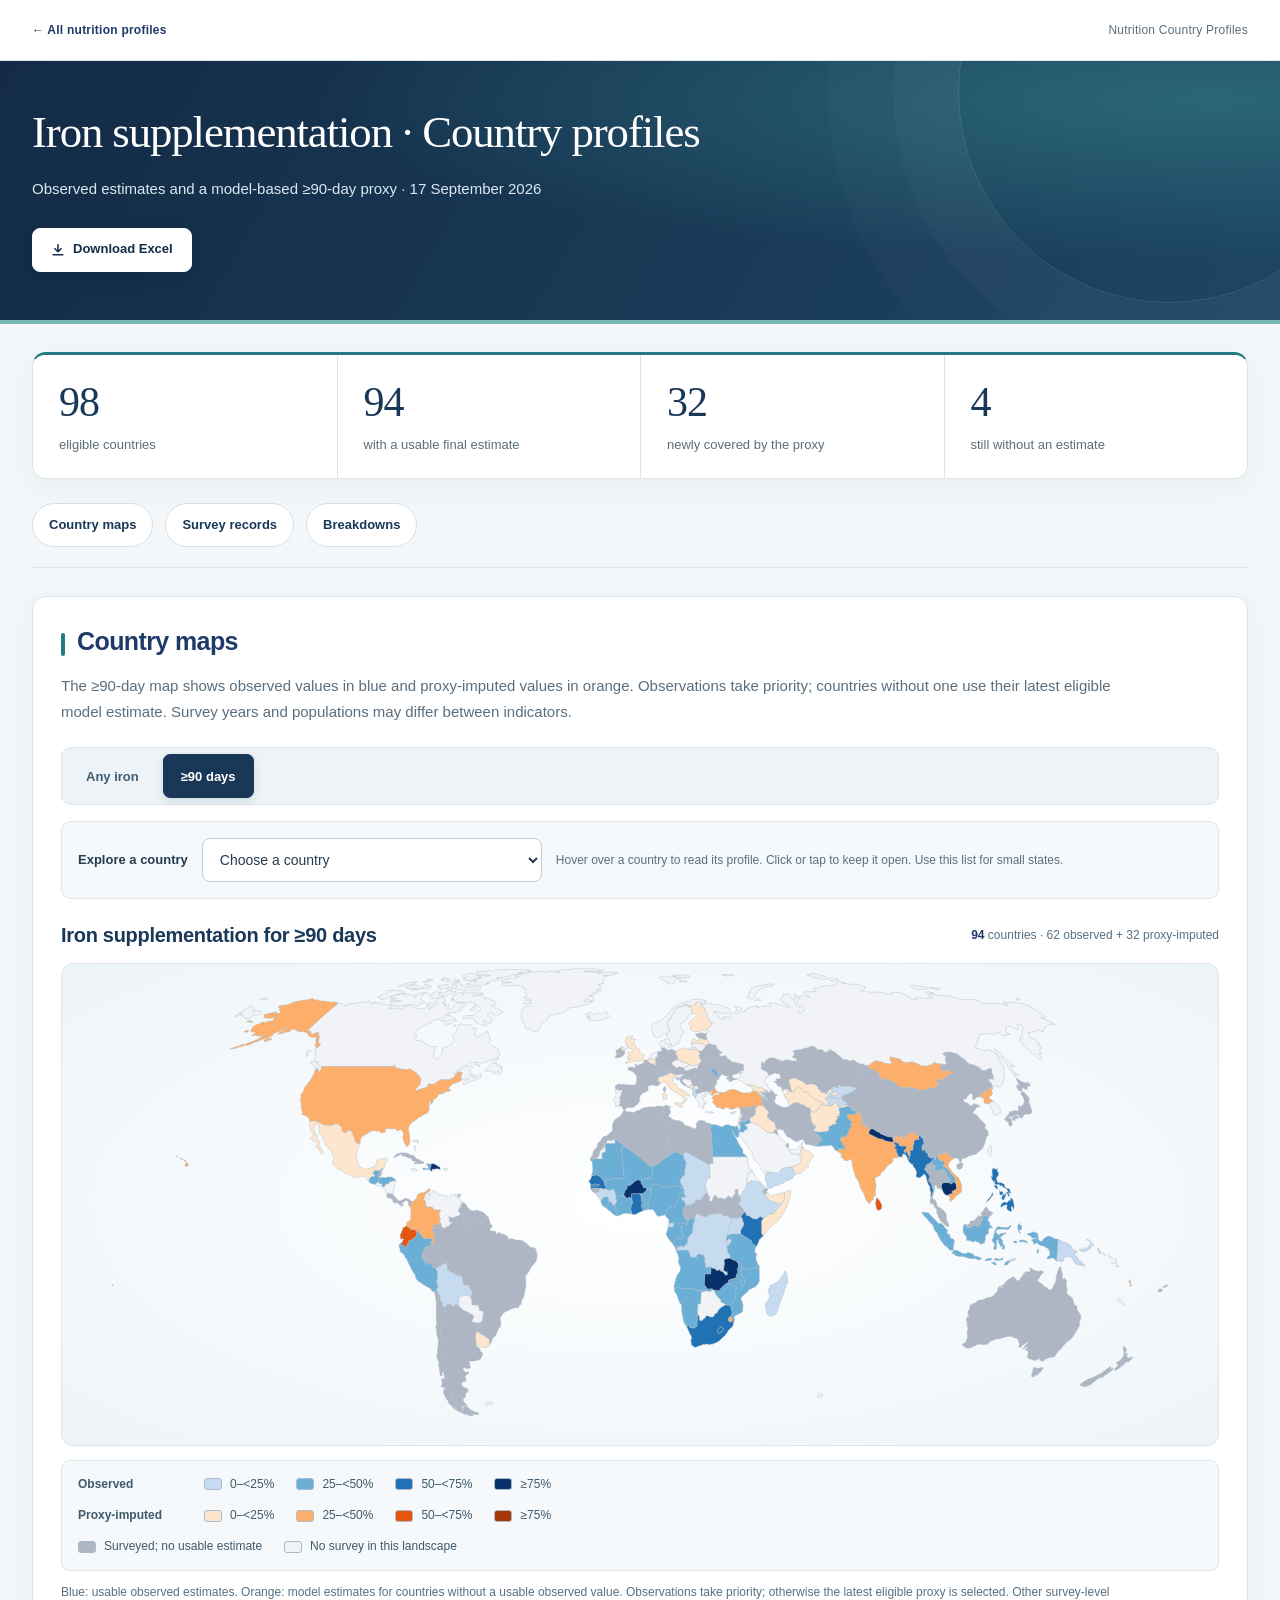
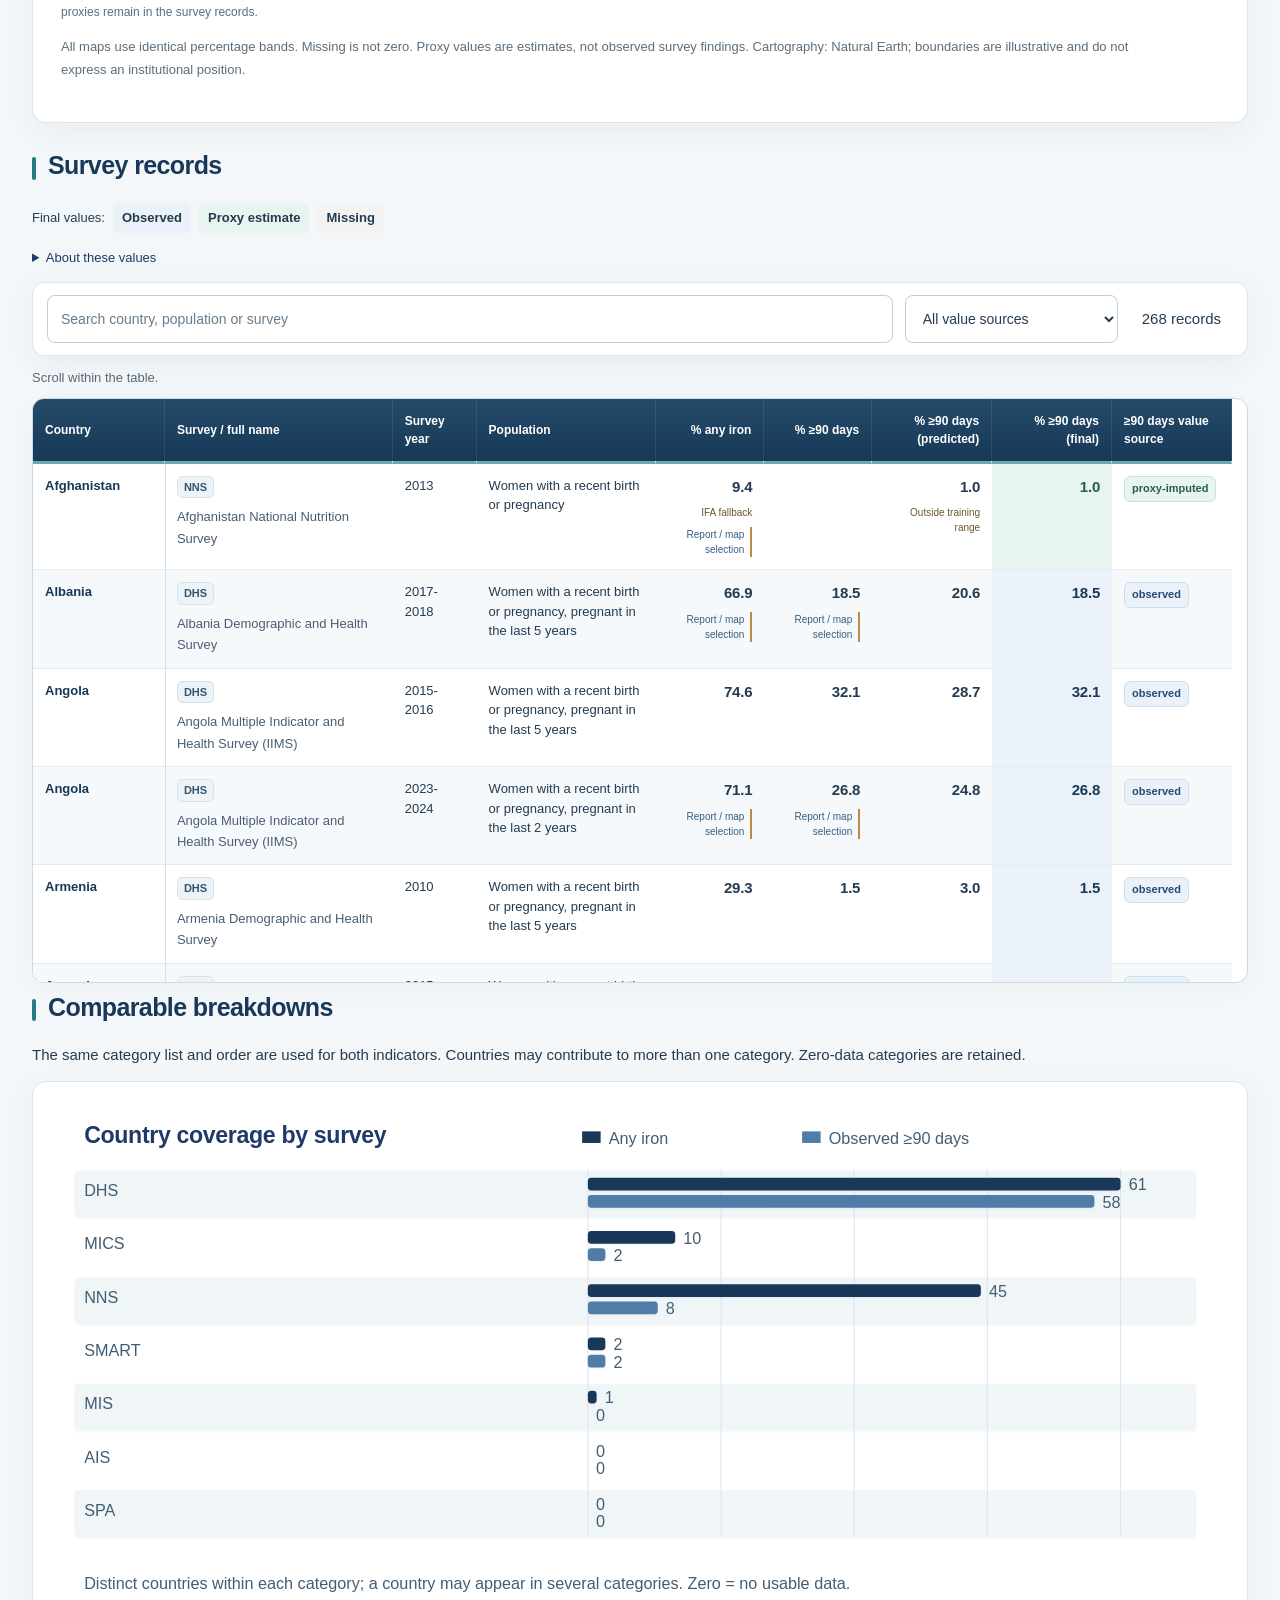
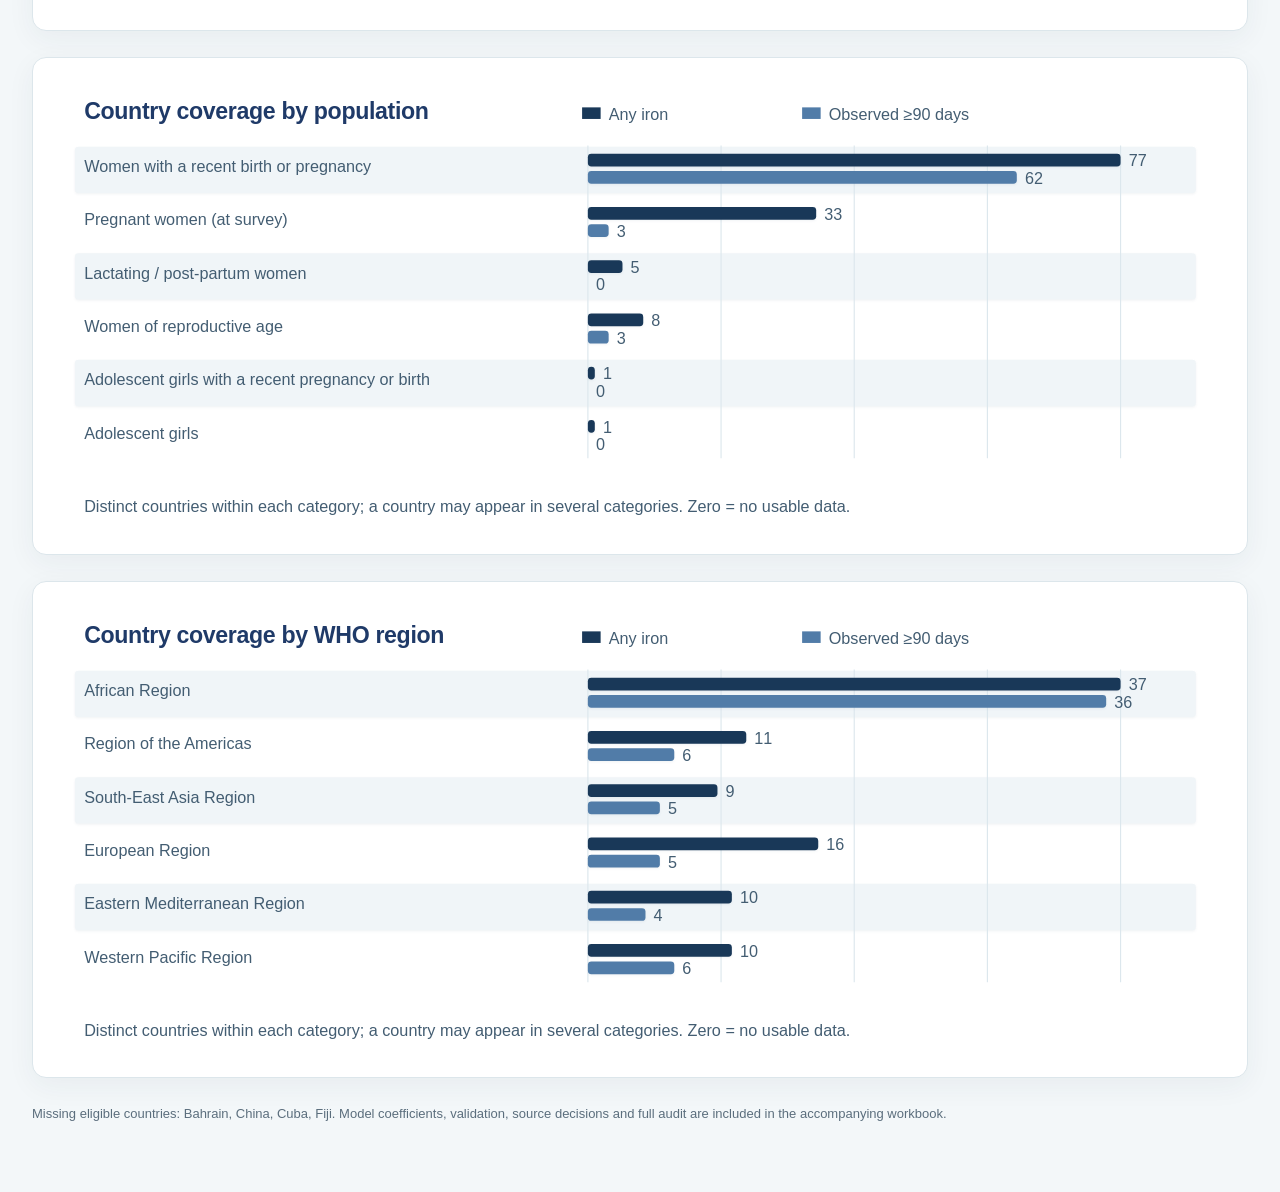
==== commit e1aebb9e: "Unify report styling, maps, and chart presentation" ====
--- a/iron_country_profiles_20260917_astra.html
+++ b/iron_country_profiles_20260917_astra.html
@@ -70,7 +70,7 @@
       <p>The ≥90-day map shows observed values in blue and proxy-imputed values in orange. Observations take priority; countries without one use their latest eligible model estimate. Survey years and populations may differ between indicators.</p>
       <div class="map-tabs" role="tablist" aria-label="Choose map indicator"><button id="map-tab-any" type="button" role="tab" aria-selected="false" aria-controls="map-panel-any" data-map-tab="any" tabindex="-1">Any iron</button><button id="map-tab-duration" type="button" role="tab" aria-selected="true" aria-controls="map-panel-duration" data-map-tab="duration">≥90 days</button></div>
       <div class="map-tools"><label for="map-country-select">Explore a country</label><select id="map-country-select" aria-haspopup="dialog" aria-controls="map-country-detail"><option value="">Choose a country</option><option value="AFG">Afghanistan</option><option value="ALB">Albania</option><option value="AGO">Angola</option><option value="ARM">Armenia</option><option value="BGD">Bangladesh</option><option value="BEL">Belgium</option><option value="BEN">Benin</option><option value="BTN">Bhutan</option><option value="BOL">Bolivia (Plurinational State of)</option><option value="BFA">Burkina Faso</option><option value="BDI">Burundi</option><option value="KHM">Cambodia</option><option value="CMR">Cameroon</option><option value="TCD">Chad</option><option value="COL">Colombia</option><option value="COM">Comoros</option><option value="COG">Congo</option><option value="CIV">Côte d’Ivoire</option><option value="PRK">Democratic People&#x27;s Republic of Korea</option><option value="COD">Democratic Republic of the Congo</option><option value="DOM">Dominican Republic</option><option value="ECU">Ecuador</option><option value="EGY">Egypt</option><option value="GNQ">Equatorial Guinea</option><option value="SWZ">Eswatini</option><option value="ETH">Ethiopia</option><option value="FIN">Finland</option><option value="GAB">Gabon</option><option value="GMB">Gambia</option><option value="GEO">Georgia</option><option value="GHA">Ghana</option><option value="GTM">Guatemala</option><option value="GIN">Guinea</option><option value="HTI">Haiti</option><option value="HND">Honduras</option><option value="IND">India</option><option value="IDN">Indonesia</option><option value="IRQ">Iraq</option><option value="ITA">Italy</option><option value="JOR">Jordan</option><option value="KEN">Kenya</option><option value="KIR">Kiribati</option><option value="KGZ">Kyrgyzstan</option><option value="LAO">Lao People&#x27;s Democratic Republic</option><option value="LVA">Latvia</option><option value="LBN">Lebanon</option><option value="LSO">Lesotho</option><option value="LBR">Liberia</option><option value="MDG">Madagascar</option><option value="MWI">Malawi</option><option value="MDV">Maldives</option><option value="MLI">Mali</option><option value="MHL">Marshall Islands</option><option value="MRT">Mauritania</option><option value="MEX">Mexico</option><option value="MNG">Mongolia</option><option value="MNE">Montenegro</option><option value="MOZ">Mozambique</option><option value="MMR">Myanmar</option><option value="NAM">Namibia</option><option value="NPL">Nepal</option><option value="NER">Niger</option><option value="NGA">Nigeria</option><option value="OMN">Oman</option><option value="PAK">Pakistan</option><option value="PNG">Papua New Guinea</option><option value="PER">Peru</option><option value="PHL">Philippines</option><option value="POL">Poland</option><option value="MDA">Republic of Moldova</option><option value="RWA">Rwanda</option><option value="WSM">Samoa</option><option value="SEN">Senegal</option><option value="SLE">Sierra Leone</option><option value="SOM">Somalia</option><option value="ZAF">South Africa</option><option value="LKA">Sri Lanka</option><option value="PSE">State of Palestine</option><option value="TJK">Tajikistan</option><option value="TLS">Timor-Leste</option><option value="TGO">Togo</option><option value="TKM">Turkmenistan</option><option value="TUR">Türkiye</option><option value="UGA">Uganda</option><option value="GBR">United Kingdom of Great Britain and Northern Ireland</option><option value="TZA">United Republic of Tanzania</option><option value="USA">United States of America</option><option value="URY">Uruguay</option><option value="UZB">Uzbekistan</option><option value="VUT">Vanuatu</option><option value="VNM">Viet Nam</option><option value="YEM">Yemen</option><option value="ZMB">Zambia</option><option value="ZWE">Zimbabwe</option></select><span>Hover over a country to read its profile. Click or tap to keep it open. Use this list for small states.</span></div>
-      <div id="map-panel-any" class="map-panel" role="tabpanel" aria-labelledby="map-tab-any" hidden><div class="map-heading"><h3>Any iron supplementation</h3><span><b>93</b> countries · usable inputs</span></div><svg class="country-map" xmlns="http://www.w3.org/2000/svg" viewBox="15 80 1205 500" role="group" aria-label="Any iron supplementation world map"><g class="map-country" data-iso="FJI" data-value="" data-band="missing" data-provenance="missing" data-record-id="" fill="#AEB6C4" role="button" tabindex="0" aria-label="Fiji — surveyed; no usable estimate for this indicator" aria-haspopup="dialog" aria-controls="map-country-detail" aria-expanded="false"><path d="M1200.0,424.6 L1200.0,426.2 L1197.9,427.0 L1195.9,427.7 L1195.4,426.5 L1197.1,425.8 L1198.1,425.6 L1200.0,424.6Z"/><path d="M1193.9,429.3 L1194.7,428.8 L1195.8,429.7 L1195.3,431.5 L1193.3,431.9 L1191.5,431.5 L1191.2,430.1 L1192.4,428.9 L1193.9,429.3Z"/><path d="M32.7,424.4 L32.3,426.0 L32.0,426.2 L32.0,424.6 L32.7,424.4Z"/></g><g class="map-country" data-iso="TZA" data-value="80.8" data-band="3" data-provenance="input" data-record-id="profile_0259" fill="#08306B" role="button" tabindex="0" aria-label="United Republic of Tanzania: 80.8% · Tanzania Demographic and Health Survey and Malaria Indicator Survey · 2022 · Reported any iron" aria-haspopup="dialog" aria-controls="map-country-detail" aria-expanded="false"><path d="M726.0,374.5 L726.5,374.9 L738.3,381.6 L738.5,383.6 L743.2,386.9 L741.7,390.9 L741.9,392.8 L744.0,394.0 L744.1,394.9 L743.2,396.9 L743.4,397.9 L743.1,399.5 L744.3,401.5 L745.6,404.8 L746.8,405.5 L746.8,405.5 L744.2,407.5 L740.7,408.7 L738.7,408.7 L737.6,409.7 L735.3,409.8 L734.5,410.2 L730.6,409.2 L728.1,409.5 L727.2,405.0 L726.1,403.5 L725.5,402.6 L722.3,401.9 L720.4,400.9 L718.4,400.4 L717.1,399.8 L715.7,399.0 L715.7,399.0 L714.0,394.8 L712.1,393.0 L711.5,391.0 L711.8,389.3 L711.2,386.3 L712.5,386.1 L713.7,384.9 L715.0,383.2 L715.8,382.5 L715.7,381.4 L715.0,380.7 L714.9,379.4 L714.9,379.4 L715.8,379.0 L716.0,377.0 L714.7,375.1 L715.8,374.7 L719.4,374.8 L726.0,374.5Z"/></g><g class="map-country" data-iso="ESH" data-value="" data-band="missing" data-provenance="missing" data-record-id="" fill="#F2F3F7" role="button" tabindex="0" aria-label="W. Sahara — no survey in this landscape" aria-haspopup="dialog" aria-controls="map-country-detail" aria-expanded="false"><path d="M587.9,279.8 L587.9,280.1 L587.8,280.7 L587.8,285.7 L577.2,285.5 L577.3,294.0 L574.2,294.3 L573.4,296.0 L574.1,300.8 L561.3,300.8 L560.6,301.9 L560.8,300.5 L560.8,300.5 L568.1,300.2 L568.5,299.0 L569.9,297.5 L570.9,293.0 L575.4,289.4 L577.0,285.2 L578.0,285.0 L579.0,282.4 L581.8,282.0 L582.9,282.5 L584.4,282.5 L585.5,281.7 L587.5,281.6 L587.4,279.8 L587.9,279.8Z"/></g><g class="map-country" data-iso="CAN" data-value="" data-band="missing" data-provenance="missing" data-record-id="" fill="#F2F3F7" role="button" tabindex="0" aria-label="Canada — no survey in this landscape" aria-haspopup="dialog" aria-controls="map-country-detail" aria-expanded="false"><path d="M217.5,209.2 L217.0,209.2 L210.7,205.9 L208.4,204.5 L202.5,203.1 L200.7,200.2 L201.2,198.1 L197.0,196.7 L196.5,194.1 L192.6,191.7 L192.5,190.0 L192.5,190.0 L194.3,188.4 L194.2,186.3 L188.7,184.2 L185.4,180.4 L183.3,178.0 L180.4,176.5 L178.2,175.2 L176.5,173.5 L173.2,174.5 L170.0,176.4 L167.2,174.2 L164.9,172.8 L161.7,171.8 L158.5,171.7 L158.6,152.9 L158.6,140.6 L158.6,140.6 L164.6,141.4 L169.7,143.0 L173.1,143.3 L176.0,141.9 L179.9,140.9 L184.7,141.3 L189.6,139.8 L194.9,139.0 L197.1,140.4 L199.5,139.6 L200.3,138.1 L202.5,138.4 L208.0,141.4 L212.3,139.1 L212.7,141.6 L216.7,141.1 L218.0,140.1 L221.9,140.3 L226.9,141.7 L234.4,142.9 L238.9,143.5 L242.1,143.3 L246.5,145.0 L241.9,146.6 L247.8,147.3 L256.5,146.9 L259.3,146.3 L262.7,148.3 L266.3,146.6 L263.0,145.2 L265.1,144.1 L269.0,144.0 L271.6,143.6 L274.2,144.4 L277.5,146.2 L281.1,146.0 L286.8,147.4 L291.9,146.9 L296.6,147.0 L296.2,144.9 L299.1,144.4 L304.1,145.5 L304.1,148.6 L306.2,146.0 L308.8,146.1 L310.3,142.7 L306.8,140.7 L303.0,139.4 L303.3,135.7 L307.1,133.3 L311.4,133.8 L314.7,135.3 L319.1,139.0 L316.2,140.6 L322.2,141.3 L322.2,144.7 L326.5,142.1 L330.4,144.2 L329.5,146.7 L332.6,148.9 L336.0,146.5 L338.4,143.7 L338.5,140.0 L343.1,140.3 L347.9,140.8 L352.3,142.4 L352.5,144.1 L350.1,145.8 L352.4,147.6 L351.9,149.2 L345.6,151.5 L341.1,152.0 L337.7,151.0 L336.8,152.7 L333.6,155.5 L332.7,156.9 L328.9,159.2 L324.3,159.4 L321.7,160.8 L321.5,163.0 L317.7,163.4 L313.8,166.1 L310.2,169.8 L309.0,172.4 L308.8,176.2 L313.6,176.8 L315.0,179.9 L316.5,182.4 L321.1,181.7 L327.1,183.2 L330.4,184.4 L332.7,186.0 L336.7,186.9 L340.2,188.3 L345.5,188.5 L349.1,188.8 L348.5,191.7 L349.5,195.0 L351.9,198.7 L356.7,201.9 L359.2,200.8 L361.0,197.4 L359.3,192.2 L357.0,190.4 L362.2,188.9 L365.9,186.5 L367.7,184.2 L367.4,182.0 L365.2,179.2 L361.3,176.7 L365.1,173.2 L363.7,170.2 L362.6,165.1 L364.8,164.3 L370.4,165.2 L373.7,165.5 L376.4,164.7 L379.5,165.8 L383.4,167.7 L384.4,169.0 L390.2,169.2 L390.1,172.0 L391.2,176.2 L394.2,176.7 L396.5,178.7 L401.2,176.8 L404.3,173.2 L406.5,171.6 L409.0,174.6 L413.2,178.8 L416.8,182.8 L415.5,184.9 L419.8,186.7 L422.7,188.6 L427.9,189.5 L430.0,190.5 L431.3,193.3 L433.8,193.8 L435.1,195.0 L435.3,198.8 L433.0,200.0 L430.7,201.2 L425.3,202.3 L421.2,205.1 L415.7,205.6 L408.8,204.9 L403.9,204.9 L400.6,205.1 L397.9,207.5 L393.7,208.9 L389.0,213.3 L385.3,216.4 L388.1,215.8 L393.3,211.5 L400.1,208.7 L404.9,208.4 L407.8,210.0 L404.7,212.2 L405.8,215.8 L406.8,218.3 L411.0,220.0 L416.4,219.5 L419.7,215.8 L419.9,218.2 L422.0,219.4 L418.0,221.5 L410.8,223.5 L407.6,224.8 L403.9,227.2 L401.5,227.0 L401.3,224.2 L407.0,221.4 L401.8,221.6 L398.2,222.0 L396.1,220.1 L396.1,215.6 L394.6,214.6 L392.4,215.2 L391.4,214.3 L388.9,216.8 L387.9,219.4 L386.7,220.9 L385.4,221.4 L384.3,221.6 L384.0,222.4 L378.0,222.4 L373.1,222.4 L371.6,223.0 L368.2,225.4 L367.8,225.7 L366.8,227.0 L363.8,227.0 L360.6,227.0 L359.1,227.5 L359.7,228.1 L359.9,229.2 L359.9,229.5 L355.6,231.1 L352.3,231.7 L348.5,233.4 L347.7,233.4 L346.6,232.9 L346.3,232.4 L346.3,232.1 L347.0,230.9 L348.6,229.1 L349.5,227.1 L348.9,224.3 L348.2,221.3 L344.8,219.7 L345.2,219.1 L344.7,218.7 L343.8,218.7 L343.2,218.2 L343.0,217.4 L342.4,217.7 L341.5,217.6 L341.7,217.3 L340.9,217.0 L340.6,216.1 L338.1,215.1 L335.5,214.0 L332.3,212.7 L329.3,211.5 L326.4,212.4 L325.3,212.4 L321.3,211.6 L318.7,212.0 L315.5,211.0 L312.2,210.5 L310.0,210.3 L308.9,209.7 L308.4,207.9 L307.3,207.9 L307.3,209.2 L300.5,209.2 L289.4,209.2 L278.4,209.2 L268.7,209.2 L258.9,209.2 L249.4,209.2 L239.5,209.2 L236.3,209.2 L226.7,209.2 L217.5,209.2Z"/><path d="M343.5,164.6 L345.9,163.1 L350.4,163.1 L350.3,163.8 L346.5,165.6 L344.2,165.5 L343.5,164.6Z"/><path d="M357.2,130.4 L353.6,128.6 L353.7,127.4 L355.3,127.2 L362.7,127.6 L368.3,129.4 L368.6,130.3 L365.2,130.2 L361.7,130.1 L358.1,130.6 L357.2,130.4Z"/><path d="M355.4,165.9 L356.7,164.9 L358.0,164.9 L358.8,165.6 L357.6,167.4 L356.1,167.1 L355.3,166.1 L355.4,165.9Z"/><path d="M312.3,123.2 L310.5,124.5 L305.8,124.2 L301.9,123.3 L303.6,121.9 L308.3,121.0 L311.1,122.1 L312.3,123.2Z"/><path d="M311.5,114.8 L310.1,114.9 L304.0,114.6 L303.1,113.7 L309.6,113.8 L311.9,114.4 L311.5,114.8Z"/><path d="M302.1,110.6 L306.0,111.8 L305.1,113.0 L300.3,113.7 L297.6,112.9 L296.3,111.7 L296.0,110.3 L300.2,110.4 L302.1,110.6Z"/><path d="M330.0,125.1 L324.8,124.7 L316.1,123.6 L315.0,121.8 L314.6,120.2 L311.4,118.7 L304.7,118.3 L300.9,117.3 L302.1,115.9 L308.8,116.2 L312.4,117.2 L318.8,117.2 L321.6,118.3 L320.9,119.5 L324.6,120.3 L326.6,121.1 L331.0,121.2 L335.7,121.5 L340.9,120.8 L347.5,120.5 L352.8,120.7 L356.3,122.0 L357.0,123.4 L355.0,124.2 L350.1,125.0 L346.0,124.5 L336.7,125.1 L330.0,125.1Z"/><path d="M255.0,112.7 L259.6,113.2 L258.5,114.2 L252.5,115.1 L247.6,114.1 L250.3,113.0 L255.0,112.7Z"/><path d="M256.0,110.5 L260.2,111.2 L256.3,111.8 L250.9,111.8 L250.9,111.3 L254.2,110.4 L256.0,110.5Z"/><path d="M435.6,201.5 L433.9,203.6 L431.7,206.5 L433.8,205.4 L436.0,206.1 L434.9,207.2 L437.8,208.1 L439.3,207.3 L442.5,208.3 L441.5,210.8 L443.8,210.2 L444.2,212.0 L445.2,214.0 L443.8,216.9 L442.4,217.1 L440.2,216.4 L440.9,213.7 L440.0,213.3 L436.3,216.2 L434.3,216.1 L436.6,214.5 L433.5,213.7 L430.0,213.9 L423.7,213.8 L423.2,212.8 L425.2,211.6 L423.8,210.8 L426.6,208.8 L429.9,203.5 L431.9,201.6 L434.7,200.5 L436.2,200.6 L435.6,201.5Z"/><path d="M343.8,155.8 L347.4,157.0 L351.1,158.0 L351.4,159.6 L353.8,159.3 L356.1,160.4 L353.2,161.5 L348.2,160.7 L346.4,159.2 L343.1,160.9 L338.5,162.7 L337.4,160.7 L333.0,161.0 L335.8,159.4 L336.2,156.8 L337.4,153.8 L339.7,154.0 L340.3,155.5 L342.0,155.0 L343.8,155.8Z"/><path d="M360.4,131.9 L363.5,130.6 L370.7,132.2 L375.2,133.8 L375.6,135.2 L381.6,134.5 L385.0,136.6 L392.8,137.9 L395.7,139.3 L398.7,142.3 L392.8,143.9 L400.4,146.1 L405.6,146.8 L410.2,149.8 L415.3,150.0 L414.3,152.4 L408.6,156.2 L404.6,154.8 L399.5,151.6 L395.3,152.0 L394.9,153.9 L398.3,155.8 L402.7,157.4 L404.1,158.2 L406.2,161.5 L405.1,163.9 L401.0,163.0 L392.8,160.4 L397.4,163.2 L400.8,165.2 L401.3,166.4 L392.5,165.0 L385.6,163.1 L381.6,161.5 L382.8,160.6 L377.9,158.9 L373.2,157.3 L373.3,158.2 L363.9,158.8 L361.1,157.6 L363.3,155.2 L369.4,155.1 L376.0,154.7 L375.0,153.5 L376.1,151.9 L380.3,148.6 L379.4,147.2 L378.1,146.0 L373.2,144.4 L366.6,143.3 L368.7,142.5 L365.2,140.4 L362.4,140.2 L359.8,139.1 L358.1,140.1 L352.2,140.5 L340.4,139.8 L333.5,138.8 L328.3,138.3 L325.6,137.1 L329.0,135.6 L324.4,135.6 L323.3,132.3 L325.8,129.3 L329.2,127.9 L337.5,127.1 L335.2,129.2 L337.7,131.3 L340.7,128.6 L348.9,127.2 L354.5,130.7 L354.0,132.8 L360.4,131.9Z"/><path d="M309.4,126.0 L316.1,126.1 L322.3,126.9 L317.5,129.8 L313.6,130.5 L310.1,133.0 L306.4,132.8 L304.4,129.9 L304.5,128.3 L306.2,126.9 L309.4,126.0Z"/><path d="M217.4,119.4 L217.4,119.4 L222.9,116.9 L229.6,114.8 L234.6,114.8 L239.0,114.3 L238.6,116.9 L236.1,118.0 L233.0,118.2 L227.0,119.6 L221.8,120.1 L217.4,119.4Z"/><path d="M185.4,192.5 L188.5,192.2 L187.6,196.0 L190.4,198.6 L189.1,198.6 L187.1,197.1 L185.9,195.6 L184.3,194.6 L183.7,193.1 L183.9,192.1 L185.4,192.5Z"/><path d="M273.7,108.9 L280.1,109.3 L288.9,110.5 L291.4,112.1 L292.6,113.5 L287.3,113.1 L282.0,112.0 L274.8,111.9 L277.9,110.9 L274.0,110.1 L273.7,108.9Z"/><path d="M215.3,210.8 L213.6,211.3 L208.3,209.8 L207.3,208.6 L204.4,207.4 L203.9,206.5 L200.5,205.9 L199.3,204.1 L199.5,203.3 L203.0,204.0 L204.9,204.5 L208.0,204.9 L209.1,206.0 L210.7,207.6 L213.9,209.0 L215.3,210.8Z"/><path d="M221.7,124.9 L226.3,125.6 L234.6,125.8 L237.7,126.8 L241.2,128.2 L237.2,129.0 L229.2,131.3 L225.2,133.6 L225.2,135.1 L216.6,136.7 L214.9,135.2 L207.4,133.5 L208.8,132.1 L211.1,129.6 L213.9,127.5 L210.7,125.4 L221.7,124.9Z"/><path d="M266.2,120.3 L269.1,119.8 L272.5,119.9 L273.0,121.5 L271.1,123.1 L260.1,123.6 L251.9,125.0 L247.0,125.1 L246.6,124.0 L253.3,122.6 L238.6,123.0 L234.1,122.4 L238.5,119.1 L241.6,118.2 L250.7,119.3 L256.5,121.3 L262.1,121.5 L257.5,118.4 L260.5,117.2 L263.8,117.5 L264.9,119.1 L266.2,120.3Z"/><path d="M270.4,129.5 L274.0,130.8 L276.1,134.0 L277.1,136.4 L282.5,138.0 L288.4,139.6 L288.0,141.0 L282.7,141.3 L284.8,142.6 L283.7,143.8 L277.8,143.3 L272.2,142.4 L268.4,142.6 L262.4,143.7 L254.1,144.2 L248.4,144.5 L246.6,142.9 L242.2,142.0 L239.3,142.4 L235.3,139.8 L237.5,139.4 L242.5,138.9 L247.0,139.0 L251.3,138.4 L245.0,137.7 L238.1,137.9 L233.5,137.9 L231.8,136.6 L239.3,135.3 L234.3,135.4 L228.6,134.5 L231.3,132.0 L233.6,130.7 L242.3,128.7 L245.6,129.3 L244.0,130.9 L251.2,129.9 L255.7,131.5 L259.4,129.9 L262.3,130.9 L265.0,134.2 L266.6,132.8 L264.3,129.4 L267.2,128.9 L270.4,129.5Z"/><path d="M290.1,130.7 L286.6,128.5 L290.4,126.9 L294.3,127.6 L300.1,127.2 L300.9,128.2 L297.9,129.8 L302.8,131.2 L302.2,134.2 L296.9,135.4 L293.8,135.2 L291.5,133.9 L283.4,131.3 L283.5,130.3 L290.1,130.7Z"/><path d="M270.1,127.7 L274.5,127.6 L277.0,128.3 L274.1,130.5 L269.0,128.2 L270.1,127.7Z"/><path d="M296.4,117.4 L298.9,118.9 L299.0,120.6 L297.5,123.1 L292.2,123.4 L288.7,122.9 L288.8,121.0 L283.4,121.2 L283.2,118.7 L286.7,118.8 L291.6,117.7 L296.2,117.8 L296.4,117.4Z"/><path d="M304.5,104.6 L306.7,103.5 L310.1,103.3 L308.6,102.6 L316.2,102.4 L320.3,104.2 L325.8,104.9 L331.1,105.5 L333.7,107.7 L337.6,108.7 L333.1,109.7 L327.1,112.2 L321.4,112.5 L314.7,112.0 L311.2,110.7 L311.2,109.5 L313.8,108.6 L307.9,108.6 L304.3,107.5 L302.2,106.0 L304.5,104.6Z"/><path d="M318.9,100.3 L323.7,99.6 L327.5,99.5 L333.8,99.0 L338.6,97.8 L342.6,97.9 L346.1,98.9 L348.6,97.1 L352.9,96.6 L358.7,96.2 L368.6,96.1 L370.3,96.4 L379.7,95.8 L386.7,96.1 L393.8,96.3 L402.4,96.5 L409.4,97.0 L415.3,97.8 L415.2,98.7 L407.3,100.2 L399.4,100.8 L396.5,101.6 L403.6,101.6 L395.9,103.6 L390.6,104.5 L385.1,107.2 L378.4,107.8 L376.3,108.4 L366.5,108.8 L371.0,109.2 L368.7,109.8 L371.4,111.4 L368.3,112.6 L363.3,113.5 L361.8,114.8 L357.2,115.8 L357.7,116.5 L363.2,116.4 L363.3,117.2 L354.6,119.2 L346.1,118.3 L336.6,118.8 L331.8,118.4 L325.7,118.2 L325.2,116.6 L331.2,115.9 L329.6,113.5 L331.6,113.3 L340.3,114.7 L335.9,112.6 L330.6,111.9 L333.2,110.7 L339.0,109.9 L339.9,108.7 L335.3,107.4 L334.0,105.7 L342.8,105.9 L345.4,106.2 L350.4,105.0 L343.1,104.6 L331.8,104.8 L326.1,103.7 L323.4,102.4 L319.6,101.4 L318.9,100.3Z"/><path d="M372.0,148.1 L369.9,149.1 L366.2,149.3 L365.4,147.6 L366.8,145.8 L369.8,145.3 L372.3,146.2 L372.3,147.7 L372.0,148.1Z"/><path d="M303.7,141.3 L305.7,142.6 L303.7,143.8 L299.3,142.8 L296.6,143.1 L292.2,141.6 L295.1,140.6 L297.3,139.2 L300.8,140.1 L302.7,140.7 L303.7,141.3Z"/><path d="M406.7,206.3 L407.8,206.0 L412.1,206.8 L415.4,208.2 L415.5,208.8 L413.9,208.9 L409.7,207.8 L406.7,206.3Z"/><path d="M408.3,215.7 L409.4,217.3 L411.8,217.7 L414.8,217.6 L413.2,219.0 L412.0,219.2 L407.9,217.8 L407.1,216.7 L408.3,215.7Z"/></g><g class="map-country" data-iso="USA" data-value="72.3" data-band="2" data-provenance="input" data-record-id="profile_0261" fill="#2171B5" role="button" tabindex="0" aria-label="United States of America: 72.3% · National Health and Nutrition Examination Survey (NHANES) · 1999-2014 · Reported any iron" aria-haspopup="dialog" aria-controls="map-country-detail" aria-expanded="false"><path d="M217.5,209.2 L226.7,209.2 L236.3,209.2 L239.5,209.2 L249.4,209.2 L258.9,209.2 L268.7,209.2 L278.4,209.2 L289.4,209.2 L300.5,209.2 L307.3,209.2 L307.3,207.9 L308.4,207.9 L308.9,209.7 L310.0,210.3 L312.2,210.5 L315.5,211.0 L318.7,212.0 L321.3,211.6 L325.3,212.4 L326.4,212.4 L329.3,211.5 L332.3,212.7 L335.5,214.0 L338.1,215.1 L340.6,216.1 L340.9,217.0 L341.7,217.3 L341.5,217.6 L342.4,217.7 L343.0,217.4 L343.2,218.2 L343.8,218.7 L344.7,218.7 L345.2,219.1 L344.8,219.7 L348.2,221.3 L348.9,224.3 L349.5,227.1 L348.6,229.1 L347.0,230.9 L346.3,232.1 L346.3,232.4 L346.6,232.9 L347.7,233.4 L348.5,233.4 L352.3,231.7 L355.6,231.1 L359.9,229.5 L359.9,229.2 L359.7,228.1 L359.1,227.5 L360.6,227.0 L363.8,227.0 L366.8,227.0 L367.8,225.7 L368.2,225.4 L371.6,223.0 L373.1,222.4 L378.0,222.4 L384.0,222.4 L384.3,221.6 L385.4,221.4 L386.7,220.9 L387.9,219.4 L388.9,216.8 L391.4,214.3 L392.4,215.2 L394.6,214.6 L396.1,215.6 L396.1,220.1 L398.2,222.0 L398.7,223.0 L395.3,224.6 L391.9,225.8 L388.5,226.8 L386.8,228.7 L386.2,229.5 L386.2,231.2 L387.3,233.0 L388.6,233.1 L388.3,231.9 L389.3,232.6 L389.0,233.5 L386.8,234.1 L385.3,234.0 L382.9,234.6 L381.4,234.8 L379.6,234.9 L376.9,235.9 L381.6,235.3 L382.6,235.9 L378.0,236.9 L376.0,236.9 L376.1,236.5 L375.1,237.4 L376.0,237.5 L375.3,239.9 L373.0,242.5 L372.7,241.6 L372.0,241.5 L371.0,240.6 L371.6,242.4 L372.4,243.0 L372.5,244.2 L371.4,245.5 L369.6,248.2 L369.3,248.0 L370.3,245.8 L368.7,244.5 L368.3,241.8 L367.7,243.2 L368.4,245.3 L366.2,244.8 L368.4,245.9 L368.6,249.0 L369.5,249.2 L369.9,250.4 L370.3,253.7 L368.2,256.1 L364.9,257.1 L362.8,259.1 L361.1,259.3 L359.5,260.5 L359.0,261.6 L355.5,263.8 L353.6,265.3 L352.1,267.3 L351.6,269.7 L352.2,271.9 L353.3,274.8 L354.7,277.1 L354.7,278.6 L356.3,282.4 L356.2,284.6 L356.0,285.9 L355.2,287.9 L354.2,288.4 L352.6,288.0 L352.1,286.5 L350.9,285.7 L349.2,282.9 L347.7,280.4 L347.2,279.1 L347.8,276.9 L346.9,275.0 L344.4,272.3 L343.1,271.8 L339.9,273.3 L339.3,273.1 L337.7,271.6 L335.7,270.7 L332.0,271.2 L329.1,270.8 L326.7,271.0 L325.3,271.5 L325.9,272.4 L325.8,273.8 L326.5,274.4 L325.9,274.8 L324.7,274.4 L323.5,275.0 L321.1,274.9 L318.7,273.1 L315.9,273.6 L313.5,272.8 L311.5,273.0 L308.8,273.8 L305.8,276.2 L302.6,277.7 L300.8,279.3 L300.1,280.7 L300.1,283.0 L300.2,284.6 L300.8,285.7 L299.6,285.8 L297.3,285.1 L294.7,284.1 L293.8,282.5 L293.1,280.2 L291.2,278.3 L290.1,276.4 L288.4,274.1 L286.2,272.8 L283.5,272.9 L281.5,275.5 L278.8,274.5 L277.1,273.5 L276.3,271.7 L275.2,269.9 L273.3,268.5 L271.6,267.4 L270.4,266.3 L264.8,266.3 L264.8,267.6 L262.2,267.6 L255.8,267.6 L248.4,265.3 L243.5,263.7 L243.8,263.1 L239.7,263.4 L236.0,263.7 L235.4,262.0 L233.3,260.1 L231.8,259.7 L231.5,258.7 L229.6,258.6 L228.5,257.7 L225.5,257.3 L224.6,256.8 L224.3,255.0 L221.1,251.7 L218.4,247.1 L218.5,246.3 L217.1,245.2 L214.6,242.4 L214.1,239.7 L212.4,237.9 L213.1,235.2 L213.0,232.3 L212.0,229.8 L213.2,226.7 L213.6,223.7 L214.0,220.7 L213.4,216.2 L212.4,213.4 L211.5,211.9 L211.9,211.2 L216.5,212.4 L218.3,215.5 L219.1,214.6 L218.6,211.9 L217.5,209.2Z"/><path d="M111.8,304.9 L112.4,305.2 L112.9,305.6 L113.7,306.8 L113.7,307.0 L112.4,307.7 L111.4,308.2 L110.9,308.8 L110.1,308.3 L110.2,307.4 L109.6,306.2 L109.8,305.8 L110.4,305.2 L110.1,304.6 L110.3,304.3 L110.6,304.3 L111.8,304.9Z"/><path d="M109.9,302.6 L109.6,303.0 L108.5,303.3 L108.0,302.6 L107.6,302.3 L107.6,302.1 L107.9,301.8 L109.0,302.1 L109.9,302.6Z"/><path d="M107.4,301.3 L107.3,301.6 L105.6,301.5 L105.8,301.1 L107.4,301.3Z"/><path d="M103.3,299.5 L103.6,299.7 L104.5,300.8 L104.3,301.0 L104.1,300.9 L103.0,300.8 L102.6,300.1 L102.4,299.9 L103.3,299.5Z"/><path d="M98.9,297.8 L99.0,298.6 L98.6,298.9 L97.5,298.3 L97.7,298.1 L98.2,297.8 L98.9,297.8Z"/><path d="M75.9,171.5 L78.5,171.8 L78.8,173.1 L76.8,173.6 L74.7,173.0 L72.7,172.1 L75.9,171.5Z"/><path d="M118.9,179.5 L121.0,179.7 L122.4,180.7 L119.6,182.3 L116.3,183.6 L114.7,182.7 L114.2,181.2 L117.1,180.0 L118.9,179.5Z"/><path d="M158.6,140.6 L158.6,140.6 L158.6,152.9 L158.5,171.7 L161.7,171.8 L164.9,172.8 L167.2,174.2 L170.0,176.4 L173.2,174.5 L176.5,173.5 L178.2,175.2 L180.4,176.5 L183.3,178.0 L185.4,180.4 L188.7,184.2 L194.2,186.3 L194.3,188.4 L192.5,190.0 L192.5,190.0 L192.5,190.0 L190.7,188.7 L187.8,187.7 L186.9,184.8 L182.7,182.1 L181.0,179.0 L177.9,178.8 L172.7,178.7 L168.9,177.7 L162.2,174.3 L159.1,173.7 L153.4,172.5 L148.9,172.8 L142.6,171.2 L138.7,169.8 L135.1,170.5 L135.8,172.8 L134.0,173.0 L130.2,173.7 L127.4,174.9 L123.8,175.6 L123.3,173.6 L124.8,170.4 L128.2,169.3 L127.3,168.5 L123.2,170.4 L121.0,172.6 L116.3,174.9 L118.7,176.5 L115.6,178.9 L112.1,180.3 L108.9,181.3 L108.1,182.8 L103.0,184.5 L102.0,186.0 L98.2,187.4 L95.9,187.2 L92.9,188.1 L89.6,189.2 L86.9,190.3 L81.4,191.3 L80.9,190.7 L84.4,189.2 L87.6,188.2 L91.0,186.3 L95.1,186.0 L96.7,184.6 L101.2,182.6 L101.9,182.0 L104.3,180.8 L104.8,178.3 L106.5,176.3 L102.7,177.3 L101.7,176.8 L99.9,178.0 L97.8,176.3 L97.0,177.5 L95.7,175.8 L92.5,177.2 L90.5,177.2 L90.2,175.2 L90.8,174.0 L88.7,172.8 L84.5,173.4 L81.8,171.9 L79.5,171.1 L79.5,169.2 L77.0,167.8 L78.3,165.9 L80.9,164.0 L82.1,162.3 L84.7,162.1 L86.9,162.6 L89.6,161.0 L91.9,161.3 L94.4,160.3 L93.8,158.8 L92.0,158.2 L94.4,156.9 L92.4,156.9 L88.9,157.7 L87.9,158.4 L85.4,157.7 L80.8,158.0 L76.0,157.2 L74.7,155.9 L70.6,154.0 L75.1,152.6 L82.4,151.0 L85.0,151.0 L84.6,152.6 L91.4,152.5 L88.8,150.5 L84.8,149.2 L82.5,147.5 L79.4,146.1 L74.9,145.1 L76.8,143.4 L82.5,143.2 L86.6,141.7 L87.4,140.1 L90.7,138.6 L93.9,138.2 L100.0,136.7 L103.0,136.9 L108.0,135.2 L112.9,135.9 L115.2,137.4 L116.7,136.7 L122.2,136.9 L122.0,137.7 L126.9,138.2 L130.2,137.9 L137.1,138.9 L143.3,139.3 L145.8,139.7 L150.1,139.1 L155.1,140.1 L158.6,140.6 L158.6,140.6Z"/><path d="M58.8,160.2 L60.8,160.9 L62.9,160.5 L65.5,161.4 L68.7,161.8 L68.4,162.2 L66.0,162.9 L63.5,162.2 L62.3,161.6 L59.4,161.8 L58.6,161.5 L58.8,160.2Z"/></g><g class="map-country" data-iso="KAZ" data-value="" data-band="missing" data-provenance="missing" data-record-id="" fill="#AEB6C4" role="button" tabindex="0" aria-label="Kazakhstan — surveyed; no usable estimate for this indicator" aria-haspopup="dialog" aria-controls="map-country-detail" aria-expanded="false"><path d="M899.4,208.5 L897.0,210.7 L894.3,211.0 L894.1,214.3 L892.3,215.8 L885.9,214.7 L883.5,220.6 L881.9,221.4 L875.4,222.7 L878.4,228.4 L876.1,229.3 L876.4,231.2 L874.4,230.7 L872.8,229.5 L868.0,229.2 L862.6,229.1 L861.4,229.4 L856.8,228.0 L854.9,228.7 L854.4,230.7 L849.1,229.5 L847.0,230.0 L846.2,231.5 L844.4,232.1 L840.1,234.4 L838.7,236.8 L837.5,236.8 L836.6,235.2 L832.4,235.1 L831.8,232.4 L830.2,232.4 L830.5,229.0 L826.6,226.6 L821.0,226.9 L817.2,227.4 L814.1,224.4 L811.4,223.1 L806.4,220.8 L805.8,220.5 L797.5,222.4 L797.6,234.6 L795.9,234.8 L793.6,232.2 L791.5,231.3 L787.8,232.0 L786.3,233.1 L786.2,232.3 L787.0,230.9 L786.3,229.7 L782.6,228.6 L781.1,225.6 L779.3,224.8 L779.2,223.7 L782.4,224.0 L782.5,221.6 L785.3,221.1 L788.1,221.6 L788.7,218.3 L788.1,216.3 L784.8,216.4 L782.1,215.6 L778.3,217.1 L775.3,217.8 L773.7,217.2 L774.0,215.5 L771.9,213.3 L769.5,213.4 L766.8,211.2 L768.6,208.7 L767.7,208.0 L770.3,204.4 L773.6,206.3 L774.0,203.9 L780.7,200.3 L785.8,200.2 L792.9,202.5 L796.8,203.8 L800.2,202.4 L805.4,202.3 L809.5,204.1 L810.4,203.1 L815.0,203.2 L815.8,201.6 L810.6,199.4 L813.7,197.8 L813.1,196.9 L816.2,196.0 L813.8,193.7 L815.3,192.6 L827.5,191.4 L829.1,190.6 L837.2,189.4 L840.1,188.0 L845.9,188.7 L846.9,192.2 L850.3,191.4 L854.5,192.5 L854.2,194.3 L857.3,194.1 L865.5,191.0 L864.3,192.0 L868.4,194.6 L875.7,203.0 L877.4,201.3 L881.9,203.2 L886.5,202.3 L888.3,202.9 L889.9,204.8 L892.2,205.5 L893.5,206.9 L897.7,206.4 L899.4,208.5Z"/></g><g class="map-country" data-iso="UZB" data-value="45.8" data-band="1" data-provenance="input" data-record-id="profile_0263" fill="#6BAED6" role="button" tabindex="0" aria-label="Uzbekistan: 45.8% · Uzbekistan Nutrition Survey · 2017 · Iron-only fallback" aria-haspopup="dialog" aria-controls="map-country-detail" aria-expanded="false"><path d="M797.6,234.6 L797.5,222.4 L805.8,220.5 L806.4,220.8 L811.4,223.1 L814.1,224.4 L817.2,227.4 L821.0,226.9 L826.6,226.6 L830.5,229.0 L830.2,232.4 L831.8,232.4 L832.4,235.1 L836.6,235.2 L837.5,236.8 L838.7,236.8 L840.1,234.4 L844.4,232.1 L846.2,231.5 L847.2,231.8 L844.5,233.9 L846.9,235.2 L849.2,234.4 L853.0,236.1 L848.9,238.5 L846.4,238.2 L845.1,238.2 L844.6,237.3 L845.3,235.8 L840.9,236.6 L839.9,238.7 L838.4,240.5 L835.7,240.4 L834.8,241.8 L837.2,242.6 L837.9,245.1 L836.1,248.4 L833.6,247.7 L831.8,247.7 L831.9,245.7 L827.6,244.3 L824.2,242.6 L822.1,241.1 L818.4,238.8 L816.8,235.4 L815.7,234.8 L812.2,234.9 L810.9,234.2 L810.6,231.6 L806.2,229.9 L803.5,231.8 L800.7,232.9 L801.2,234.6 L797.6,234.6Z"/></g><g class="map-country" data-iso="PNG" data-value="58.7" data-band="2" data-provenance="input" data-record-id="profile_0189" fill="#2171B5" role="button" tabindex="0" aria-label="Papua New Guinea: 58.7% · Papua New Guinea Demographic and Health Survey · 2016-2018 · Calculated from duration table" aria-haspopup="dialog" aria-controls="map-country-detail" aria-expanded="false"><path d="M1073.5,380.0 L1079.1,382.3 L1085.1,384.2 L1087.3,385.9 L1089.1,387.5 L1089.6,389.5 L1095.0,391.5 L1095.8,393.3 L1092.8,393.6 L1093.6,395.8 L1096.5,398.0 L1098.6,401.5 L1100.4,401.4 L1100.3,402.9 L1102.8,403.4 L1101.8,404.1 L1105.3,405.5 L1104.9,406.4 L1102.8,406.6 L1102.0,405.8 L1099.2,405.4 L1095.9,404.9 L1093.4,402.8 L1091.5,401.0 L1089.8,398.1 L1085.6,396.6 L1082.9,397.6 L1080.9,398.7 L1081.3,401.1 L1078.7,402.3 L1076.9,401.7 L1073.6,401.6 L1073.5,390.8 L1073.5,380.0Z"/><path d="M1111.2,383.5 L1112.5,384.6 L1112.9,386.3 L1111.8,387.2 L1111.2,385.2 L1110.5,383.9 L1109.0,382.8 L1107.2,381.4 L1104.8,380.5 L1105.7,379.7 L1107.5,380.6 L1108.6,381.3 L1109.9,382.1 L1111.2,383.5Z"/><path d="M1106.9,390.7 L1105.1,391.5 L1103.4,392.3 L1101.7,392.3 L1099.1,391.3 L1097.2,390.4 L1097.5,389.4 L1100.4,389.9 L1102.2,389.6 L1102.7,388.0 L1103.1,387.9 L1103.4,389.7 L1105.3,389.4 L1106.2,388.3 L1108.0,387.1 L1107.7,385.2 L1109.6,385.1 L1110.3,385.7 L1110.2,387.5 L1109.1,389.5 L1107.4,389.8 L1106.9,390.7Z"/><path d="M1118.1,389.1 L1119.1,389.8 L1120.7,391.9 L1122.2,393.0 L1121.7,394.0 L1120.8,394.3 L1119.4,393.0 L1118.0,390.9 L1117.3,388.4 L1117.8,388.1 L1118.1,389.1Z"/></g><g class="map-country" data-iso="IDN" data-value="90.5" data-band="3" data-provenance="input" data-record-id="profile_0108_any" fill="#08306B" role="button" tabindex="0" aria-label="Indonesia: 90.5% · Riset Kesehatan Dasar (Riskesdas) · 2018 · Reported any iron" aria-haspopup="dialog" aria-controls="map-country-detail" aria-expanded="false"><path d="M1073.5,380.0 L1073.5,390.8 L1073.6,401.6 L1070.7,398.8 L1067.4,398.2 L1066.6,399.1 L1062.5,399.2 L1063.9,396.5 L1065.9,395.6 L1065.1,392.0 L1063.5,389.2 L1057.2,386.4 L1054.5,386.2 L1049.7,383.1 L1048.7,384.7 L1047.5,385.0 L1046.7,383.8 L1046.7,382.3 L1044.2,380.7 L1047.7,379.5 L1050.0,379.6 L1049.8,378.7 L1045.0,378.7 L1043.7,376.7 L1040.8,376.1 L1039.5,374.5 L1043.8,373.7 L1045.5,372.6 L1050.7,374.0 L1051.2,375.2 L1052.1,380.5 L1055.5,382.5 L1058.2,379.0 L1061.9,377.0 L1064.8,377.0 L1067.6,378.2 L1070.0,379.4 L1073.5,380.0Z"/><path d="M1021.5,400.8 L1021.8,401.5 L1021.8,402.5 L1019.7,404.9 L1016.9,405.7 L1016.6,405.3 L1016.9,404.2 L1018.2,402.1 L1021.5,400.8Z"/><path d="M1051.4,394.2 L1051.1,391.7 L1051.7,390.5 L1052.4,389.4 L1053.1,390.4 L1053.1,391.9 L1051.4,394.2Z"/><path d="M998.5,357.7 L996.6,360.7 L999.0,363.8 L998.4,365.3 L1002.1,368.4 L998.2,368.8 L997.2,371.0 L997.3,374.0 L994.2,376.3 L994.1,379.6 L992.8,384.7 L992.4,383.5 L988.7,385.0 L987.4,383.0 L985.1,382.8 L983.5,381.7 L979.6,382.9 L978.4,381.3 L976.3,381.5 L973.6,381.1 L973.1,376.7 L971.5,375.7 L969.9,372.9 L969.5,370.0 L969.9,366.9 L971.8,364.7 L972.3,367.0 L974.6,368.8 L976.6,368.1 L978.7,368.4 L980.6,366.7 L982.2,366.4 L985.2,367.3 L987.9,366.6 L989.5,362.0 L990.8,360.9 L991.9,357.1 L995.6,357.1 L998.5,357.7Z"/><path d="M1035.7,380.7 L1039.3,381.6 L1040.5,384.2 L1037.7,382.8 L1035.0,382.5 L1033.2,382.7 L1031.0,382.6 L1031.7,380.8 L1035.7,380.7Z"/><path d="M1027.6,383.9 L1025.4,383.3 L1024.8,381.9 L1028.0,381.7 L1028.9,382.8 L1027.6,383.9Z"/><path d="M1031.1,364.2 L1031.3,366.0 L1033.2,366.3 L1033.5,367.6 L1033.4,370.5 L1031.7,370.2 L1031.2,372.2 L1032.5,374.0 L1031.6,374.4 L1030.3,372.3 L1029.3,368.0 L1030.0,365.4 L1031.1,364.2Z"/><path d="M1014.8,368.5 L1018.6,368.3 L1021.8,365.9 L1022.3,366.7 L1019.7,370.0 L1017.3,370.6 L1014.2,370.0 L1008.8,370.1 L1005.9,370.6 L1005.5,373.1 L1008.4,376.0 L1010.1,374.5 L1016.2,373.4 L1015.9,374.9 L1014.5,374.5 L1013.1,376.4 L1010.2,377.7 L1013.3,381.9 L1012.7,383.1 L1015.6,386.9 L1015.6,389.1 L1013.9,390.0 L1012.6,388.9 L1014.2,386.2 L1011.0,387.4 L1010.2,386.5 L1010.6,385.2 L1008.2,383.3 L1008.5,380.1 L1006.3,381.1 L1006.6,384.9 L1006.7,389.7 L1004.7,390.2 L1003.3,389.2 L1004.2,386.1 L1003.7,382.9 L1002.3,382.9 L1001.3,380.7 L1002.7,378.5 L1003.1,375.9 L1004.8,370.9 L1005.5,369.5 L1008.2,367.0 L1010.7,368.0 L1014.8,368.5Z"/><path d="M1006.3,405.3 L1002.0,403.0 L1005.0,402.4 L1006.7,403.4 L1007.9,404.4 L1007.7,405.3 L1006.3,405.3Z"/><path d="M1009.7,399.6 L1011.8,399.4 L1014.8,398.2 L1014.3,400.0 L1009.4,401.0 L1005.1,400.5 L1005.1,399.3 L1007.7,398.6 L1009.7,399.6Z"/><path d="M999.7,399.1 L1001.7,398.8 L1002.5,400.2 L998.7,400.9 L996.5,401.3 L994.8,401.3 L995.9,399.4 L997.7,399.3 L998.5,398.2 L999.7,399.1Z"/><path d="M968.0,392.6 L968.4,393.8 L974.6,394.1 L975.4,392.8 L981.4,394.4 L982.6,396.5 L987.4,397.1 L991.4,399.1 L987.7,400.4 L984.1,399.0 L981.2,399.1 L977.8,398.9 L974.8,398.3 L971.0,397.0 L968.7,396.7 L967.3,397.1 L961.4,395.7 L960.8,394.3 L957.9,394.1 L960.1,390.9 L964.0,391.1 L966.6,392.4 L968.0,392.6Z"/><path d="M954.6,375.0 L955.2,377.3 L956.3,379.1 L958.7,379.4 L960.3,381.5 L959.4,385.6 L959.3,390.8 L955.7,390.8 L953.0,388.1 L948.8,385.3 L947.4,383.3 L945.0,380.6 L943.4,378.2 L940.9,373.5 L938.1,370.8 L937.1,367.9 L935.9,365.3 L933.0,363.3 L931.3,360.4 L928.8,358.6 L925.5,354.9 L925.2,353.2 L927.3,353.4 L932.3,354.0 L935.2,357.3 L937.7,359.5 L939.5,360.9 L942.5,364.4 L945.8,364.5 L948.5,366.7 L950.4,369.5 L952.9,371.0 L951.6,373.7 L953.5,374.9 L954.6,375.0Z"/></g><g class="map-country" data-iso="ARG" data-value="" data-band="missing" data-provenance="missing" data-record-id="" fill="#AEB6C4" role="button" tabindex="0" aria-label="Argentina — surveyed; no usable estimate for this indicator" aria-haspopup="dialog" aria-controls="map-country-detail" aria-expanded="false"><path d="M393.3,545.6 L394.6,547.2 L396.2,549.6 L400.4,551.6 L404.9,552.5 L403.5,554.1 L400.4,554.3 L398.8,553.1 L396.8,553.0 L393.3,553.0 L393.3,545.6Z"/><path d="M429.0,471.4 L428.2,474.1 L427.4,477.5 L427.4,480.8 L426.7,481.5 L426.4,483.6 L426.2,485.4 L430.3,488.2 L429.9,490.5 L431.9,491.9 L431.8,493.5 L428.6,497.8 L423.8,499.6 L417.3,500.2 L413.8,499.9 L414.4,501.9 L413.8,504.4 L414.4,506.0 L412.4,507.2 L409.1,507.7 L406.0,506.5 L404.7,507.3 L405.2,510.6 L407.4,511.6 L409.1,510.6 L410.1,512.3 L407.1,513.3 L404.5,515.4 L404.0,518.7 L403.3,520.5 L400.2,520.5 L397.7,522.2 L396.7,524.7 L399.9,527.1 L403.0,527.7 L401.9,530.7 L398.1,532.6 L396.0,536.5 L393.0,537.8 L391.7,539.3 L392.7,542.8 L394.9,544.7 L393.5,544.5 L390.5,544.0 L382.7,543.5 L381.3,541.6 L381.4,539.1 L379.2,539.3 L378.1,538.2 L377.8,534.6 L380.3,533.2 L381.3,531.1 L380.9,529.4 L382.7,526.6 L383.9,522.2 L383.5,520.3 L384.9,519.6 L384.6,518.4 L383.1,517.7 L384.1,516.3 L382.7,515.1 L381.9,511.3 L383.2,510.6 L382.7,506.5 L383.4,503.2 L384.3,500.2 L386.2,499.0 L385.3,495.8 L385.2,492.7 L387.7,490.6 L387.6,487.8 L389.5,484.6 L389.5,481.5 L388.6,480.9 L387.2,475.2 L389.2,471.8 L388.8,468.6 L390.0,465.6 L392.1,462.5 L394.4,460.4 L393.4,459.1 L394.1,458.1 L394.0,452.5 L397.6,450.9 L398.7,447.5 L398.3,446.6 L401.0,443.7 L405.2,444.5 L407.1,446.8 L408.4,444.2 L412.1,444.3 L412.6,445.0 L418.6,450.4 L421.2,450.9 L425.2,453.4 L428.5,454.7 L429.0,456.1 L425.8,461.2 L429.1,462.1 L432.7,462.6 L435.3,462.0 L438.2,459.5 L438.8,456.6 L440.4,456.0 L442.0,457.9 L441.9,460.5 L439.2,462.3 L437.0,463.7 L433.4,466.9 L429.0,471.4Z"/></g><g class="map-country" data-iso="CHL" data-value="" data-band="missing" data-provenance="missing" data-record-id="" fill="#AEB6C4" role="button" tabindex="0" aria-label="Chile — surveyed; no usable estimate for this indicator" aria-haspopup="dialog" aria-controls="map-country-detail" aria-expanded="false"><path d="M393.3,545.6 L393.3,553.0 L396.8,553.0 L398.8,553.1 L397.7,554.4 L394.9,555.5 L393.3,555.4 L391.4,555.1 L389.0,554.1 L385.6,553.6 L381.5,551.8 L378.2,550.0 L373.8,546.3 L376.4,547.0 L381.0,549.2 L385.3,550.4 L387.0,548.9 L388.0,546.6 L391.0,545.2 L393.3,545.6Z"/><path d="M390.2,429.6 L391.8,431.8 L392.2,434.2 L393.9,435.6 L392.9,438.8 L394.7,442.5 L395.9,447.1 L398.3,446.6 L398.7,447.5 L397.6,450.9 L394.0,452.5 L394.1,458.1 L393.4,459.1 L394.4,460.4 L392.1,462.5 L390.0,465.6 L388.8,468.6 L389.2,471.8 L387.2,475.2 L388.6,480.9 L389.5,481.5 L389.5,484.6 L387.6,487.8 L387.7,490.6 L385.2,492.7 L385.3,495.8 L386.2,499.0 L384.3,500.2 L383.4,503.2 L382.7,506.5 L383.2,510.6 L381.9,511.3 L382.7,515.1 L384.1,516.3 L383.1,517.7 L384.6,518.4 L384.9,519.6 L383.5,520.3 L383.9,522.2 L382.7,526.6 L380.9,529.4 L381.3,531.1 L380.3,533.2 L377.8,534.6 L378.1,538.2 L379.2,539.3 L381.4,539.1 L381.3,541.6 L382.7,543.5 L390.5,544.0 L393.5,544.5 L390.6,544.5 L389.1,545.3 L386.1,546.5 L385.6,549.6 L384.2,549.7 L380.6,548.6 L376.9,546.3 L376.9,546.3 L372.8,544.4 L371.8,542.3 L372.7,540.3 L371.1,538.1 L370.7,532.5 L372.1,529.3 L375.5,526.8 L370.6,525.8 L373.7,522.9 L374.8,517.4 L378.4,518.5 L380.1,511.7 L377.9,510.8 L376.9,514.9 L374.8,514.5 L375.9,509.7 L377.0,503.6 L378.4,501.3 L377.5,498.1 L377.2,494.4 L378.6,494.3 L380.6,488.9 L382.8,483.6 L384.2,478.7 L383.5,473.7 L384.4,471.0 L384.1,466.9 L386.0,462.9 L386.5,456.5 L387.6,449.6 L388.6,442.2 L388.4,436.8 L387.7,432.1 L389.3,431.3 L390.2,429.6Z"/></g><g class="map-country" data-iso="COD" data-value="62.3" data-band="2" data-provenance="input" data-record-id="profile_0061" fill="#2171B5" role="button" tabindex="0" aria-label="Democratic Republic of the Congo: 62.3% · Demographic and Health Survey III, Democratic Republic of the Congo (EDS-RDC III) · 2023-2024 · Reported any iron" aria-haspopup="dialog" aria-controls="map-country-detail" aria-expanded="false"><path d="M711.2,386.3 L711.8,389.3 L711.5,391.0 L712.1,393.0 L714.0,394.8 L715.7,399.0 L715.7,399.0 L714.5,398.6 L710.1,399.2 L709.2,399.6 L708.3,401.7 L709.0,403.2 L708.5,407.1 L708.1,410.4 L708.9,411.0 L711.2,412.3 L712.1,411.7 L712.4,415.3 L709.9,415.2 L708.5,413.4 L707.3,412.0 L704.9,411.5 L704.1,409.8 L702.1,410.9 L699.6,410.4 L698.5,408.9 L696.4,408.6 L694.9,408.7 L694.7,407.6 L693.6,407.6 L692.1,407.4 L690.1,407.9 L688.7,407.8 L687.9,408.1 L688.1,404.1 L687.0,402.9 L686.7,400.9 L687.2,398.9 L686.6,397.6 L686.5,395.5 L682.6,395.5 L682.8,394.3 L681.2,394.4 L681.0,394.9 L679.0,395.1 L678.2,397.0 L677.7,397.8 L675.9,397.4 L674.8,397.8 L672.7,398.1 L671.4,396.4 L670.7,395.3 L669.8,393.3 L669.0,390.8 L659.4,390.8 L658.3,391.2 L657.3,391.1 L656.0,391.6 L655.5,390.5 L656.4,390.2 L656.5,388.8 L657.0,387.9 L658.2,387.2 L659.0,387.5 L660.1,386.3 L661.9,386.3 L662.1,387.2 L663.3,387.8 L665.2,385.8 L667.1,384.1 L667.9,383.1 L667.8,380.4 L669.2,377.1 L670.7,375.4 L672.9,373.8 L673.2,372.8 L673.3,371.6 L673.8,370.4 L673.7,368.5 L674.1,365.6 L674.7,363.5 L675.7,361.8 L675.9,359.8 L676.2,357.5 L677.4,355.8 L679.2,354.7 L681.8,355.8 L683.9,357.1 L686.3,357.4 L688.7,358.0 L689.7,356.0 L690.1,355.8 L691.6,356.1 L695.2,354.5 L696.5,355.2 L697.5,355.1 L698.0,354.3 L699.2,354.0 L701.7,354.3 L703.7,354.4 L704.8,354.1 L706.8,356.8 L708.2,357.2 L709.1,356.6 L710.6,356.9 L712.4,356.1 L713.2,357.6 L716.0,359.8 L716.0,359.8 L715.8,363.6 L717.1,364.1 L716.1,365.3 L714.9,366.1 L713.6,367.9 L712.9,369.4 L712.7,372.1 L712.0,373.3 L712.0,375.8 L711.0,376.7 L710.9,378.7 L710.5,379.0 L710.2,380.8 L711.0,382.3 L711.2,386.3Z"/></g><g class="map-country" data-iso="SOM" data-value="21.3" data-band="0" data-provenance="input" data-record-id="profile_0230" fill="#C6DBEF" role="button" tabindex="0" aria-label="Somalia: 21.3% · Somalia Micronutrient Survey · 2018-2019 · Reported any iron" aria-haspopup="dialog" aria-controls="map-country-detail" aria-expanded="false"><path d="M750.9,377.0 L749.0,374.2 L749.0,362.2 L751.8,358.4 L752.7,357.4 L754.8,357.3 L757.7,355.0 L761.9,354.8 L771.0,344.9 L773.3,342.1 L774.8,340.1 L774.8,338.4 L774.8,335.0 L774.8,333.7 L774.8,333.6 L774.8,333.6 L775.8,333.5 L777.3,333.0 L779.1,332.7 L780.6,331.6 L781.8,331.6 L781.9,332.5 L781.6,334.4 L781.6,336.2 L780.9,337.3 L780.0,340.9 L778.5,344.6 L776.4,348.9 L773.7,353.7 L770.9,357.4 L767.1,361.9 L763.8,364.6 L759.0,367.9 L756.0,370.4 L752.4,374.4 L751.7,376.2 L750.9,377.0Z"/></g><g class="map-country" data-iso="KEN" data-value="90.0" data-band="3" data-provenance="input" data-record-id="profile_0120" fill="#08306B" role="button" tabindex="0" aria-label="Kenya: 90.0% · Kenya Demographic and Health Survey · 2022 · Reported any iron" aria-haspopup="dialog" aria-controls="map-country-detail" aria-expanded="false"><path d="M743.2,386.9 L738.5,383.6 L738.3,381.6 L726.5,374.9 L726.0,374.5 L726.0,371.0 L726.9,369.7 L728.5,367.5 L729.7,365.1 L728.2,361.3 L727.9,359.6 L726.3,357.3 L728.3,355.3 L730.5,353.2 L732.2,353.7 L732.2,355.6 L733.3,356.7 L735.6,356.7 L739.7,359.5 L740.7,359.5 L741.5,359.4 L742.2,359.8 L744.3,360.1 L745.3,358.7 L748.3,357.3 L749.6,358.4 L751.8,358.4 L749.0,362.2 L749.0,374.2 L750.9,377.0 L748.6,378.3 L747.8,379.7 L746.6,379.9 L746.2,382.2 L745.1,383.6 L744.5,385.8 L743.2,386.9Z"/></g><g class="map-country" data-iso="SDN" data-value="" data-band="missing" data-provenance="missing" data-record-id="" fill="#F2F3F7" role="button" tabindex="0" aria-label="Sudan — no survey in this landscape" aria-haspopup="dialog" aria-controls="map-country-detail" aria-expanded="false"><path d="M695.7,344.1 L693.2,342.7 L692.1,341.7 L691.9,340.7 L692.4,339.3 L692.4,338.0 L690.6,335.9 L690.2,334.5 L690.2,333.7 L689.0,332.7 L689.0,330.8 L688.3,329.5 L687.2,329.7 L687.5,328.5 L688.3,327.1 L688.0,325.7 L689.0,324.7 L688.4,324.0 L689.2,321.9 L690.7,319.5 L693.5,319.7 L693.3,306.6 L693.4,305.2 L697.1,305.2 L697.1,298.6 L710.2,298.6 L722.7,298.6 L735.6,298.6 L736.7,301.8 L735.9,302.4 L736.4,305.8 L737.6,309.8 L738.8,310.6 L740.6,311.8 L739.0,313.7 L736.6,314.2 L735.6,315.2 L735.2,317.4 L733.8,322.3 L734.2,323.6 L733.7,326.5 L732.4,329.7 L730.4,331.4 L729.0,333.9 L728.7,335.3 L727.1,336.2 L726.2,339.7 L726.2,342.6 L726.2,340.1 L725.7,340.0 L725.8,338.3 L725.4,337.2 L723.7,335.9 L723.3,333.5 L723.7,331.1 L722.2,330.8 L722.0,331.6 L720.1,331.7 L720.8,332.7 L721.1,334.7 L719.3,336.5 L717.7,338.9 L716.1,339.2 L713.3,337.3 L712.1,338.0 L711.8,339.0 L710.1,339.6 L710.0,340.3 L706.8,340.3 L706.3,339.6 L704.0,339.5 L702.8,340.0 L701.9,339.8 L700.2,337.8 L699.7,336.9 L697.3,337.4 L696.4,338.9 L695.6,341.9 L694.5,342.5 L693.5,342.8 L695.7,344.1Z"/></g><g class="map-country" data-iso="TCD" data-value="55.2" data-band="2" data-provenance="input" data-record-id="profile_0046" fill="#2171B5" role="button" tabindex="0" aria-label="Chad: 55.2% · Chad Demographic and Health and Multiple Indicator Cluster Survey · 2014-2015 · Reported any iron" aria-haspopup="dialog" aria-controls="map-country-detail" aria-expanded="false"><path d="M693.3,306.6 L693.5,319.7 L690.7,319.5 L689.2,321.9 L688.4,324.0 L689.0,324.7 L688.0,325.7 L688.3,327.1 L687.5,328.5 L687.2,329.7 L688.3,329.5 L689.0,330.8 L689.0,332.7 L690.2,333.7 L690.2,334.5 L688.1,335.1 L686.5,336.4 L684.1,340.0 L681.1,341.5 L677.9,341.3 L677.0,341.6 L677.4,342.8 L675.7,344.0 L674.3,345.3 L670.2,346.5 L669.4,345.8 L668.9,345.7 L668.3,346.6 L665.6,346.8 L666.1,345.9 L665.1,343.6 L664.6,342.3 L663.2,341.7 L661.3,339.8 L662.0,338.2 L663.5,338.5 L664.4,338.3 L666.2,338.3 L664.4,335.3 L664.5,333.1 L664.3,330.9 L663.0,328.8 L663.4,327.3 L661.3,327.2 L661.3,325.0 L659.9,323.8 L661.3,319.5 L665.5,316.3 L665.6,312.0 L666.9,305.3 L667.6,303.9 L666.2,302.8 L666.2,301.7 L665.0,300.8 L664.2,295.7 L667.5,293.9 L680.4,300.2 L693.3,306.6Z"/></g><g class="map-country" data-iso="HTI" data-value="76.1" data-band="3" data-provenance="input" data-record-id="profile_0093" fill="#08306B" role="button" tabindex="0" aria-label="Haiti: 76.1% · Haiti EMMUS-V · 2012 · Reported any iron" aria-haspopup="dialog" aria-controls="map-country-detail" aria-expanded="false"><path d="M383.3,306.1 L383.6,307.9 L383.4,309.2 L382.6,309.8 L383.4,310.7 L383.3,311.6 L381.2,311.1 L379.7,311.3 L377.7,311.1 L376.2,311.7 L374.4,310.7 L374.7,309.6 L377.7,310.1 L380.1,310.3 L381.3,309.6 L379.8,308.1 L379.9,306.9 L377.8,306.4 L378.5,305.5 L380.5,305.6 L383.3,306.1Z"/></g><g class="map-country" data-iso="DOM" data-value="95.5" data-band="3" data-provenance="input" data-record-id="profile_0065" fill="#08306B" role="button" tabindex="0" aria-label="Dominican Republic: 95.5% · Dominican Republic Demographic and Health Survey (ENDESA) · 2013 · Reported any iron" aria-haspopup="dialog" aria-controls="map-country-detail" aria-expanded="false"><path d="M383.3,311.6 L383.4,310.7 L382.6,309.8 L383.4,309.2 L383.6,307.9 L383.3,306.1 L383.7,305.6 L386.3,305.6 L388.2,306.4 L389.0,306.3 L389.6,307.5 L391.4,307.4 L391.3,308.4 L392.8,308.6 L394.3,309.8 L393.1,311.1 L391.6,310.4 L390.1,310.5 L389.0,310.4 L388.5,311.0 L387.2,311.2 L386.7,310.4 L385.6,310.9 L384.3,313.1 L383.5,312.6 L383.3,311.6Z"/></g><g class="map-country" data-iso="RUS" data-value="" data-band="missing" data-provenance="missing" data-record-id="" fill="#F2F3F7" role="button" tabindex="0" aria-label="Russia — no survey in this landscape" aria-haspopup="dialog" aria-controls="map-country-detail" aria-expanded="false"><path d="M1200.0,134.6 L1200.0,136.9 L1196.4,137.1 L1195.9,136.0 L1200.0,134.6Z"/><path d="M773.8,219.7 L770.7,220.3 L767.5,223.7 L770.4,226.8 L770.1,229.1 L773.6,233.0 L773.6,233.0 L771.7,234.3 L771.1,235.2 L769.7,234.9 L767.5,232.9 L766.6,232.8 L764.5,232.0 L763.5,230.7 L760.5,230.0 L758.5,230.5 L758.0,229.9 L753.5,228.3 L748.8,227.8 L746.0,227.2 L745.6,227.6 L741.5,224.8 L737.8,223.5 L735.0,221.6 L737.4,221.1 L740.0,218.3 L738.2,217.0 L743.0,215.6 L742.9,214.9 L740.0,215.5 L740.1,214.0 L741.8,213.1 L744.9,212.8 L745.4,211.7 L744.7,209.9 L746.0,208.2 L746.0,207.2 L741.2,206.1 L739.3,206.1 L737.3,204.6 L734.8,205.1 L730.7,204.0 L730.8,203.3 L729.6,201.9 L727.0,201.7 L726.8,200.7 L727.6,200.0 L725.5,198.1 L722.1,198.5 L721.2,198.3 L720.3,199.0 L719.1,198.9 L719.1,198.9 L718.3,196.8 L717.6,195.7 L718.2,195.4 L720.8,195.5 L722.1,194.8 L721.1,193.9 L718.9,193.3 L719.1,192.7 L717.8,192.1 L715.8,189.9 L716.5,189.0 L716.2,187.5 L713.0,186.7 L711.3,187.1 L710.8,186.3 L707.4,185.4 L706.4,183.5 L706.1,181.9 L704.5,181.1 L705.9,180.1 L705.0,177.0 L707.3,175.1 L706.8,174.5 L706.8,174.5 L710.5,172.7 L707.1,171.1 L707.1,171.1 L714.0,166.9 L717.0,165.0 L718.3,163.3 L713.5,161.0 L714.8,158.8 L711.9,156.4 L714.0,153.5 L710.3,149.8 L713.3,147.3 L708.3,145.1 L708.8,142.8 L711.4,142.4 L716.9,141.1 L716.9,141.1 L720.3,140.0 L725.6,142.0 L734.5,142.8 L746.7,146.5 L749.2,148.1 L749.4,150.3 L745.8,152.0 L740.5,152.9 L726.0,150.4 L723.7,150.8 L729.0,153.2 L729.2,154.8 L729.4,158.1 L733.5,159.2 L736.1,160.0 L736.5,158.4 L734.6,157.0 L736.6,155.7 L744.5,157.8 L747.2,157.0 L745.0,154.6 L752.6,151.3 L755.6,151.5 L758.6,152.7 L760.5,150.4 L757.8,148.4 L759.4,146.4 L757.0,144.4 L766.1,145.4 L767.9,147.3 L763.8,147.7 L763.8,149.6 L766.4,150.7 L771.4,150.0 L772.2,147.9 L779.0,146.3 L790.3,143.4 L792.7,143.6 L789.5,145.6 L793.6,146.0 L795.9,144.8 L802.0,144.7 L806.8,143.4 L810.5,145.4 L814.2,143.2 L810.8,141.2 L812.5,140.2 L822.0,141.2 L826.5,142.2 L838.3,146.0 L840.5,144.2 L837.2,142.5 L837.1,141.8 L833.2,141.5 L834.2,139.9 L832.5,137.3 L832.4,136.2 L838.4,133.2 L840.5,130.2 L842.9,129.6 L851.5,130.5 L852.2,132.3 L849.1,135.0 L851.1,136.0 L852.2,138.4 L851.4,142.9 L855.0,144.9 L853.6,147.1 L847.3,151.8 L851.0,152.3 L852.3,151.1 L855.8,150.3 L856.7,148.6 L859.5,147.1 L857.6,145.2 L859.1,143.0 L855.6,142.7 L854.8,140.9 L857.4,137.6 L853.2,134.9 L859.0,132.6 L858.2,130.3 L859.8,130.2 L861.6,132.0 L860.3,135.2 L863.7,135.8 L862.3,133.5 L867.7,132.2 L874.4,132.0 L880.4,133.9 L877.5,131.1 L877.2,127.6 L882.9,126.9 L890.7,127.1 L897.7,126.6 L895.1,124.9 L898.8,122.7 L902.5,122.6 L908.8,121.0 L917.4,120.5 L918.5,119.6 L927.0,119.3 L929.7,120.1 L937.0,118.3 L942.9,118.4 L943.8,116.9 L946.9,115.5 L954.6,114.2 L960.1,115.2 L955.7,116.1 L963.1,116.6 L963.9,118.2 L966.9,117.4 L976.4,117.4 L983.7,119.1 L986.3,120.3 L985.5,122.0 L981.9,123.0 L973.4,124.8 L970.9,125.8 L975.0,126.3 L979.8,127.1 L982.7,126.5 L984.3,128.6 L985.8,127.8 L991.0,127.2 L1001.4,127.8 L1002.2,129.3 L1015.7,129.8 L1015.9,127.3 L1022.8,127.9 L1028.0,127.9 L1033.2,129.6 L1034.7,131.7 L1032.8,133.1 L1036.9,135.7 L1042.0,137.0 L1045.1,133.6 L1050.3,135.1 L1055.8,134.2 L1062.1,135.2 L1064.5,134.3 L1069.8,134.7 L1067.5,131.7 L1071.7,130.2 L1101.0,132.4 L1103.8,134.3 L1112.3,136.9 L1125.4,136.2 L1131.9,136.8 L1134.6,138.2 L1134.2,140.6 L1138.2,141.5 L1142.5,140.8 L1148.3,140.8 L1154.4,141.4 L1160.5,141.0 L1166.2,144.0 L1170.2,142.9 L1167.6,140.8 L1169.0,139.3 L1179.4,140.3 L1186.1,140.1 L1195.5,141.6 L1200.0,143.1 L1200.0,156.3 L1200.0,156.3 L1195.8,157.7 L1191.6,157.5 L1194.5,159.3 L1196.5,162.0 L1198.0,162.9 L1198.3,164.3 L1197.5,165.1 L1191.4,164.4 L1182.4,166.9 L1179.5,167.3 L1174.5,169.6 L1169.8,171.6 L1168.6,173.1 L1164.0,170.9 L1155.5,173.5 L1154.1,172.2 L1150.9,173.6 L1146.6,173.2 L1145.5,175.4 L1141.7,178.6 L1141.8,179.9 L1145.5,180.7 L1145.0,185.5 L1142.0,185.6 L1140.6,188.4 L1142.0,189.8 L1136.3,191.5 L1135.2,195.3 L1130.3,196.1 L1129.4,199.4 L1124.7,202.5 L1123.5,200.2 L1122.1,195.4 L1120.3,188.0 L1121.9,183.5 L1124.6,181.5 L1124.8,179.9 L1129.8,179.2 L1135.6,175.0 L1141.2,171.6 L1147.0,169.0 L1149.6,164.3 L1145.7,164.6 L1143.7,167.3 L1135.5,171.0 L1132.8,166.9 L1124.5,168.0 L1116.4,173.6 L1119.0,175.6 L1111.8,176.5 L1106.8,176.8 L1107.0,174.4 L1102.0,173.9 L1097.9,175.5 L1088.0,175.0 L1077.4,175.9 L1066.8,182.4 L1054.4,190.2 L1059.5,190.6 L1061.1,192.7 L1064.3,193.4 L1066.3,191.8 L1069.9,192.0 L1074.6,195.6 L1074.7,198.5 L1072.2,201.8 L1071.9,205.7 L1070.4,211.0 L1065.5,215.8 L1064.4,218.1 L1060.0,221.9 L1055.7,225.8 L1053.6,227.7 L1049.3,229.7 L1047.2,229.7 L1045.2,228.1 L1040.8,230.5 L1040.3,231.6 L1040.3,231.6 L1040.3,231.6 L1040.3,231.6 L1039.9,231.0 L1039.9,231.0 L1039.8,229.4 L1041.5,229.3 L1042.0,225.4 L1041.1,222.5 L1043.9,221.4 L1047.8,221.9 L1050.0,218.7 L1051.1,215.1 L1052.4,213.9 L1054.1,210.9 L1048.7,211.9 L1045.9,213.2 L1041.0,213.2 L1039.7,210.1 L1035.8,207.7 L1030.2,206.7 L1029.0,203.4 L1027.8,201.4 L1026.6,200.0 L1024.6,196.6 L1021.8,195.4 L1016.9,194.4 L1012.6,194.5 L1008.6,195.1 L1005.9,196.7 L1007.7,197.5 L1007.7,199.4 L1005.9,200.4 L1003.0,203.9 L1003.0,205.4 L998.5,207.5 L994.6,206.2 L990.7,206.5 L989.0,205.4 L987.0,205.0 L982.3,207.4 L978.0,207.9 L975.0,208.7 L970.9,208.2 L967.9,208.2 L966.0,206.5 L962.8,205.0 L959.5,204.5 L955.4,205.0 L952.4,205.6 L947.8,204.2 L947.1,201.7 L943.3,200.8 L940.4,200.5 L936.7,199.1 L933.4,202.5 L934.7,204.5 L931.6,206.8 L926.9,205.9 L923.6,205.8 L921.5,204.3 L918.1,204.2 L915.3,203.2 L910.3,204.8 L904.1,207.6 L900.7,208.2 L899.4,208.5 L897.7,206.4 L893.5,206.9 L892.2,205.5 L889.9,204.8 L888.3,202.9 L886.5,202.3 L881.9,203.2 L877.4,201.3 L875.7,203.0 L868.4,194.6 L864.3,192.0 L865.5,191.0 L857.3,194.1 L854.2,194.3 L854.5,192.5 L850.3,191.4 L846.9,192.2 L845.9,188.7 L840.1,188.0 L837.2,189.4 L829.1,190.6 L827.5,191.4 L815.3,192.6 L813.8,193.7 L816.2,196.0 L813.1,196.9 L813.7,197.8 L810.6,199.4 L815.8,201.6 L815.0,203.2 L810.4,203.1 L809.5,204.1 L805.4,202.3 L800.2,202.4 L796.8,203.8 L792.9,202.5 L785.8,200.2 L780.7,200.3 L774.0,203.9 L773.6,206.3 L770.3,204.4 L767.7,208.0 L768.6,208.7 L766.8,211.2 L769.5,213.4 L771.9,213.3 L774.0,215.5 L773.7,217.2 L775.3,217.8 L773.8,219.7Z"/><path d="M927.3,102.4 L933.6,104.1 L941.1,107.3 L940.2,110.3 L933.2,110.7 L924.1,109.7 L918.7,108.4 L916.3,106.1 L911.8,105.4 L920.3,103.2 L927.3,102.4Z"/><path d="M957.9,110.8 L956.9,112.2 L938.6,113.4 L944.5,109.1 L947.2,108.7 L949.7,108.9 L957.9,110.8Z"/><path d="M1075.0,119.5 L1086.7,121.2 L1084.2,123.7 L1072.2,123.6 L1066.8,124.4 L1060.4,122.2 L1062.2,120.0 L1066.4,119.3 L1075.0,119.5Z"/><path d="M1105.0,122.8 L1101.3,124.1 L1096.1,123.8 L1090.1,122.5 L1090.9,121.5 L1096.9,122.0 L1105.0,122.8Z"/><path d="M1072.9,127.2 L1076.9,126.9 L1081.5,128.2 L1081.9,129.0 L1077.0,129.0 L1070.3,128.7 L1069.8,128.5 L1072.9,127.2Z"/><path d="M767.8,104.0 L772.8,104.0 L773.4,104.8 L775.3,104.1 L778.4,103.5 L783.2,104.2 L781.9,104.7 L777.6,105.2 L774.6,105.4 L774.2,106.0 L770.4,106.5 L766.9,105.7 L768.7,104.7 L761.5,104.6 L767.8,104.0Z"/><path d="M683.8,191.6 L679.8,191.2 L680.5,189.8 L685.0,188.7 L688.4,189.3 L689.8,189.8 L689.5,190.7 L689.7,191.5 L683.8,191.6Z"/><path d="M797.4,124.3 L796.5,122.8 L803.8,121.1 L814.5,119.0 L825.3,118.3 L830.8,117.1 L837.1,116.7 L839.4,118.0 L837.2,119.0 L825.7,120.7 L815.8,122.2 L805.7,125.4 L800.9,128.6 L795.8,131.8 L796.5,134.6 L802.7,137.3 L800.8,137.6 L790.2,137.1 L789.3,135.7 L783.4,134.8 L782.9,133.0 L786.3,132.3 L786.2,130.5 L792.6,127.6 L789.6,127.2 L797.4,124.3Z"/><path d="M1080.8,196.8 L1080.7,200.0 L1082.1,203.4 L1085.3,209.3 L1080.5,208.2 L1078.5,212.9 L1081.7,216.3 L1081.6,218.6 L1079.1,216.7 L1077.0,219.2 L1076.4,216.4 L1076.8,213.2 L1076.4,209.6 L1077.2,207.1 L1077.3,202.7 L1075.4,199.5 L1075.7,194.9 L1078.7,193.4 L1077.4,191.9 L1078.8,191.4 L1079.7,193.6 L1080.8,196.8Z"/><path d="M48.2,151.0 L50.4,151.8 L49.6,149.4 L58.4,149.9 L64.8,153.0 L61.6,154.4 L56.2,154.8 L56.2,158.0 L54.9,158.7 L51.8,158.6 L49.3,157.4 L45.0,156.5 L44.3,155.0 L41.0,154.5 L37.3,154.9 L35.6,153.8 L36.3,152.5 L32.4,153.3 L33.8,154.9 L32.0,156.3 L32.0,143.1 L39.9,145.6 L48.5,148.9 L48.2,151.0Z"/><path d="M32.0,136.9 L32.0,134.6 L32.4,134.5 L35.2,134.5 L39.9,135.5 L39.6,135.9 L36.2,136.7 L32.0,136.9Z"/></g><g class="map-country" data-iso="BHS" data-value="" data-band="missing" data-provenance="missing" data-record-id="" fill="#F2F3F7" role="button" tabindex="0" aria-label="Bahamas — no survey in this landscape" aria-haspopup="dialog" aria-controls="map-country-detail" aria-expanded="false"><path d="M359.8,282.7 L361.3,282.4 L363.4,282.5 L363.5,283.4 L360.0,283.9 L359.8,282.7Z"/><path d="M363.6,281.9 L366.2,283.4 L365.6,285.7 L365.0,285.3 L365.1,283.6 L363.6,282.2 L363.6,281.9Z"/><path d="M362.3,287.9 L363.3,288.1 L364.4,290.8 L364.4,292.7 L363.6,292.9 L362.8,291.0 L361.6,290.0 L362.3,287.9Z"/></g><g class="map-country" data-iso="FLK" data-value="" data-band="missing" data-provenance="missing" data-record-id="" fill="#F2F3F7" role="button" tabindex="0" aria-label="Falkland Is. — no survey in this landscape" aria-haspopup="dialog" aria-controls="map-country-detail" aria-expanded="false"><path d="M417.4,543.0 L421.3,541.0 L424.1,541.9 L426.0,540.5 L428.6,542.0 L427.7,543.2 L423.3,544.2 L421.8,543.0 L419.1,544.5 L417.4,543.0Z"/></g><g class="map-country" data-iso="NOR" data-value="" data-band="missing" data-provenance="missing" data-record-id="" fill="#F2F3F7" role="button" tabindex="0" aria-label="Norway — no survey in this landscape" aria-haspopup="dialog" aria-controls="map-country-detail" aria-expanded="false"><path d="M665.1,107.6 L666.4,106.5 L671.1,106.4 L675.2,107.5 L685.9,110.0 L677.7,111.3 L675.9,113.7 L673.1,114.4 L671.5,117.1 L667.6,117.2 L660.7,115.2 L663.6,114.0 L658.7,113.1 L652.4,110.3 L649.9,107.7 L658.7,106.5 L660.5,107.7 L665.1,107.6Z"/><path d="M716.9,141.1 L711.4,142.4 L708.8,142.8 L710.1,140.4 L706.0,139.1 L700.9,140.2 L699.3,142.7 L696.3,144.1 L692.8,143.3 L688.5,143.5 L684.9,141.7 L683.0,142.6 L681.0,142.8 L680.5,144.9 L674.4,144.4 L673.5,146.2 L670.4,146.2 L668.3,148.6 L665.0,152.3 L660.0,156.9 L661.2,158.0 L660.0,159.4 L656.8,159.3 L654.7,162.4 L654.9,166.8 L657.0,168.5 L655.9,172.4 L653.2,174.6 L651.8,176.5 L649.6,174.5 L643.2,178.3 L638.9,179.1 L634.4,177.4 L633.2,173.9 L632.2,166.2 L635.2,164.1 L643.7,161.3 L650.2,157.9 L656.1,153.3 L663.9,146.9 L669.3,144.4 L678.2,140.3 L685.4,138.8 L690.7,139.0 L695.6,136.2 L701.6,136.4 L707.4,135.7 L717.5,138.2 L713.3,139.0 L716.9,141.1Z"/><path d="M704.9,106.4 L700.1,108.1 L690.7,108.5 L681.1,108.0 L680.6,107.1 L675.9,107.0 L672.3,105.5 L682.4,104.6 L687.1,105.4 L690.4,104.4 L698.6,105.2 L704.9,106.4Z"/><path d="M696.2,113.7 L689.0,115.0 L683.2,114.2 L685.5,113.4 L683.5,112.3 L690.2,111.7 L691.5,112.9 L696.2,113.7Z"/></g><g class="map-country" data-iso="GRL" data-value="" data-band="missing" data-provenance="missing" data-record-id="" fill="#F2F3F7" role="button" tabindex="0" aria-label="Greenland — no survey in this landscape" aria-haspopup="dialog" aria-controls="map-country-detail" aria-expanded="false"><path d="M464.3,97.9 L475.2,95.9 L486.6,96.0 L490.7,94.8 L502.2,94.5 L528.1,94.9 L548.4,97.5 L542.4,98.8 L530.0,98.9 L512.5,99.3 L514.1,99.9 L525.6,99.5 L535.4,100.6 L541.7,99.6 L544.4,100.8 L540.8,102.7 L549.1,101.5 L564.8,100.2 L574.6,100.9 L576.4,102.3 L563.2,104.6 L561.3,105.4 L551.0,106.0 L558.5,106.1 L554.7,108.5 L552.1,110.7 L552.2,114.4 L556.1,116.5 L551.0,116.7 L545.7,117.7 L551.6,119.5 L552.4,122.3 L548.9,122.6 L553.1,125.4 L545.9,125.7 L549.7,127.0 L548.6,128.2 L544.1,128.7 L539.5,128.7 L543.6,131.0 L543.6,132.4 L537.2,131.1 L535.6,131.9 L539.9,132.8 L544.2,134.8 L545.4,137.5 L539.6,138.1 L537.1,136.8 L533.1,134.9 L534.2,137.2 L530.5,138.9 L539.0,139.0 L543.5,139.2 L534.8,142.1 L526.0,144.7 L516.5,145.9 L512.9,145.9 L509.5,147.2 L505.0,150.6 L498.1,153.0 L495.8,153.1 L491.5,153.9 L486.8,154.7 L484.1,156.7 L484.0,159.1 L482.4,161.2 L477.1,163.9 L478.4,166.5 L476.9,169.2 L475.3,172.4 L470.7,172.6 L465.9,169.9 L459.4,169.9 L456.3,168.1 L454.1,164.9 L448.5,160.8 L446.8,158.6 L446.4,155.6 L441.9,152.6 L443.1,150.1 L440.9,149.0 L444.1,145.1 L449.0,143.9 L450.3,142.5 L451.0,139.9 L447.2,141.1 L445.5,141.6 L442.6,142.0 L438.6,140.9 L438.4,138.7 L439.6,136.9 L442.6,136.9 L449.3,137.8 L443.7,135.7 L440.8,134.5 L437.6,135.0 L434.8,134.2 L438.5,131.1 L436.5,129.9 L433.9,127.6 L430.0,124.1 L425.9,122.8 L425.9,121.4 L417.2,119.5 L410.3,119.2 L401.7,119.3 L393.7,119.6 L390.0,118.5 L384.3,116.5 L392.9,115.4 L399.4,115.2 L385.5,114.4 L378.2,113.0 L378.6,111.7 L390.9,110.1 L402.8,108.6 L404.1,107.4 L395.3,106.2 L398.1,104.8 L409.4,102.5 L414.1,102.2 L412.7,100.7 L420.4,99.8 L430.4,99.3 L440.4,99.3 L443.9,100.3 L452.5,98.5 L460.3,99.7 L464.8,100.0 L471.5,101.1 L463.8,99.3 L464.3,97.9Z"/></g><g class="map-country" data-iso="ATF" data-value="" data-band="missing" data-provenance="missing" data-record-id="" fill="#F2F3F7" role="button" tabindex="0" aria-label="Fr. S. Antarctic Lands — no survey in this landscape" aria-haspopup="dialog" aria-controls="map-country-detail" aria-expanded="false"><path d="M839.7,532.3 L841.7,533.4 L844.8,533.8 L844.9,534.4 L844.0,535.9 L839.0,536.2 L839.0,534.4 L839.4,533.0 L839.7,532.3Z"/></g><g class="map-country" data-iso="TLS" data-value="85.2" data-band="3" data-provenance="input" data-record-id="profile_0242" fill="#08306B" role="button" tabindex="0" aria-label="Timor-Leste: 85.2% · Timor-Leste Demographic and Health Survey · 2016 · Reported any iron" aria-haspopup="dialog" aria-controls="map-country-detail" aria-expanded="false"><path d="M1021.5,400.8 L1021.8,400.0 L1024.6,399.3 L1026.9,399.2 L1027.9,398.8 L1029.1,399.2 L1027.9,400.1 L1024.6,401.5 L1021.8,402.5 L1021.8,401.5 L1021.5,400.8Z"/></g><g class="map-country" data-iso="ZAF" data-value="90.0" data-band="3" data-provenance="input" data-record-id="profile_0232" fill="#08306B" role="button" tabindex="0" aria-label="South Africa: 90.0% · South Africa Demographic and Health Survey · 2016 · Reported any iron" aria-haspopup="dialog" aria-controls="map-country-detail" aria-expanded="false"><path d="M669.0,466.0 L670.6,464.3 L671.9,465.2 L672.4,466.7 L673.9,466.9 L675.9,467.5 L677.7,467.3 L680.5,465.6 L680.6,453.4 L681.4,453.9 L683.4,457.0 L683.0,459.0 L683.8,460.2 L686.1,459.9 L687.7,458.4 L689.3,457.4 L690.1,455.8 L691.6,455.0 L693.0,455.4 L694.6,456.4 L697.2,456.5 L699.3,455.8 L699.6,454.7 L700.2,453.1 L701.9,452.9 L702.9,451.6 L704.0,449.4 L706.9,446.9 L711.5,444.5 L712.8,444.5 L714.4,445.1 L715.5,444.7 L717.2,445.0 L718.8,449.7 L719.6,452.0 L719.0,455.7 L719.3,456.9 L717.7,456.3 L716.7,456.6 L716.4,457.5 L715.5,458.8 L715.6,459.9 L717.5,461.7 L719.4,461.3 L720.1,459.9 L722.5,459.9 L721.7,462.3 L721.3,465.1 L720.5,466.6 L718.3,468.2 L717.6,468.7 L716.3,470.4 L715.4,472.1 L713.5,474.5 L709.8,477.9 L707.6,479.9 L705.1,481.4 L701.7,482.7 L700.1,482.8 L699.6,483.7 L697.7,483.3 L696.1,483.9 L692.5,483.2 L690.6,483.7 L689.2,483.5 L685.9,484.8 L683.1,485.3 L681.1,486.6 L679.6,486.6 L678.3,485.5 L677.2,485.4 L675.8,483.9 L675.6,484.4 L675.2,483.5 L675.2,481.6 L674.2,479.3 L675.2,478.7 L675.1,476.2 L673.0,473.1 L671.4,470.3 L671.4,470.3 L669.0,466.0Z"/></g><g class="map-country" data-iso="LSO" data-value="85.3" data-band="3" data-provenance="input" data-record-id="profile_0133" fill="#08306B" role="button" tabindex="0" aria-label="Lesotho: 85.3% · Lesotho Demographic and Health Survey · 2023-2024 · Reported any iron" aria-haspopup="dialog" aria-controls="map-country-detail" aria-expanded="false"><path d="M710.0,467.2 L711.1,468.2 L710.1,469.8 L709.6,470.9 L707.8,471.4 L707.2,472.5 L706.0,472.8 L703.6,470.3 L705.3,468.2 L707.1,466.9 L708.6,466.2 L710.0,467.2Z"/></g><g class="map-country" data-iso="MEX" data-value="70.8" data-band="2" data-provenance="input" data-record-id="profile_0153" fill="#2171B5" role="button" tabindex="0" aria-label="Mexico: 70.8% · ENSANUT Continua · 2023 · Reported any iron" aria-haspopup="dialog" aria-controls="map-country-detail" aria-expanded="false"><path d="M236.0,263.7 L239.7,263.4 L243.8,263.1 L243.5,263.7 L248.4,265.3 L255.8,267.6 L262.2,267.6 L264.8,267.6 L264.8,266.3 L270.4,266.3 L271.6,267.4 L273.3,268.5 L275.2,269.9 L276.3,271.7 L277.1,273.5 L278.8,274.5 L281.5,275.5 L283.5,272.9 L286.2,272.8 L288.4,274.1 L290.1,276.4 L291.2,278.3 L293.1,280.2 L293.8,282.5 L294.7,284.1 L297.3,285.1 L299.6,285.8 L300.8,285.7 L299.6,288.6 L299.0,291.0 L298.8,295.5 L298.5,297.1 L299.0,298.9 L300.0,300.5 L300.7,303.1 L302.8,305.5 L303.6,307.4 L304.9,309.1 L308.3,309.9 L309.6,311.3 L312.5,310.4 L315.0,310.1 L317.4,309.5 L319.4,308.9 L321.5,307.5 L322.3,305.6 L322.5,302.8 L323.1,301.9 L325.3,301.0 L328.7,300.2 L331.6,300.3 L333.6,300.1 L334.3,300.8 L334.2,302.4 L332.5,304.3 L331.7,306.3 L332.3,306.9 L331.8,308.4 L331.0,310.9 L330.2,310.1 L329.5,310.1 L328.9,310.2 L327.7,312.2 L327.1,311.8 L326.8,311.9 L326.8,312.4 L323.8,312.4 L320.7,312.4 L320.7,314.3 L319.3,314.3 L320.5,315.4 L321.7,316.1 L322.1,316.9 L322.6,317.1 L322.5,318.2 L318.3,318.2 L316.8,320.9 L317.2,321.5 L316.9,322.3 L316.8,323.3 L313.1,319.7 L311.4,318.6 L308.8,317.7 L307.0,318.0 L304.4,319.2 L302.7,319.6 L300.4,318.7 L298.0,318.1 L295.0,316.5 L292.5,316.1 L288.9,314.5 L286.2,313.0 L285.3,312.1 L283.5,311.9 L280.2,310.8 L278.8,309.3 L275.4,307.4 L273.7,305.3 L273.0,303.7 L274.0,303.4 L273.7,302.5 L274.5,301.6 L274.5,300.5 L273.4,299.0 L273.1,297.7 L272.0,296.0 L269.1,292.7 L265.9,290.1 L264.3,288.1 L261.5,286.7 L260.9,285.9 L261.4,283.8 L259.8,283.1 L257.8,281.5 L257.0,279.2 L255.3,278.9 L253.4,277.1 L251.9,275.5 L251.7,274.5 L250.0,272.0 L248.8,269.5 L248.9,268.2 L246.5,266.9 L245.5,267.0 L243.6,266.1 L243.1,267.5 L243.6,269.0 L243.9,271.5 L245.1,272.9 L247.5,275.2 L248.0,276.0 L248.5,276.2 L248.9,277.3 L249.5,277.3 L250.1,279.4 L251.1,280.3 L251.8,281.4 L253.9,283.1 L254.9,286.2 L255.9,287.6 L256.8,289.2 L257.0,290.9 L258.5,291.1 L259.9,292.6 L261.0,294.0 L261.0,294.6 L259.6,295.8 L259.0,295.8 L258.2,293.8 L256.0,291.9 L253.7,290.3 L252.0,289.5 L252.1,287.1 L251.6,285.3 L250.1,284.2 L247.9,282.8 L247.4,283.2 L246.6,282.3 L244.6,281.5 L242.7,279.6 L242.9,279.4 L244.3,279.5 L245.5,278.3 L245.6,276.8 L243.1,274.5 L241.2,273.5 L240.0,271.5 L238.8,269.3 L237.3,266.7 L236.0,263.7Z"/></g><g class="map-country" data-iso="URY" data-value="66.6" data-band="2" data-provenance="input" data-record-id="profile_0262" fill="#2171B5" role="button" tabindex="0" aria-label="Uruguay: 66.6% · Uruguay National Survey on Nutritional Status, Feeding Practices and Anemia · 2011 · complement of a stated non-use share" aria-haspopup="dialog" aria-controls="map-country-detail" aria-expanded="false"><path d="M429.0,471.4 L431.1,471.1 L434.4,473.6 L435.6,473.5 L438.9,475.6 L441.5,477.5 L443.4,479.7 L441.9,481.3 L442.8,483.2 L441.4,485.2 L437.8,487.1 L435.4,486.4 L433.6,486.8 L430.6,485.4 L428.4,485.5 L426.4,483.6 L426.7,481.5 L427.4,480.8 L427.4,477.5 L428.2,474.1 L429.0,471.4Z"/></g><g class="map-country" data-iso="BRA" data-value="" data-band="missing" data-provenance="missing" data-record-id="" fill="#AEB6C4" role="button" tabindex="0" aria-label="Brazil — surveyed; no usable estimate for this indicator" aria-haspopup="dialog" aria-controls="map-country-detail" aria-expanded="false"><path d="M442.8,483.2 L441.9,481.3 L443.4,479.7 L441.5,477.5 L438.9,475.6 L435.6,473.5 L434.4,473.6 L431.1,471.1 L429.0,471.4 L433.4,466.9 L437.0,463.7 L439.2,462.3 L441.9,460.5 L442.0,457.9 L440.4,456.0 L438.8,456.6 L439.4,454.7 L439.8,452.7 L439.8,450.9 L438.7,450.3 L437.5,450.8 L436.3,450.7 L435.9,449.4 L435.6,446.4 L435.0,445.4 L432.8,444.5 L431.4,445.1 L428.0,444.5 L428.2,440.0 L427.3,438.2 L428.3,437.5 L428.0,435.6 L428.9,434.2 L429.5,431.5 L428.7,429.5 L426.9,428.6 L426.6,427.2 L427.0,425.3 L420.8,425.2 L419.6,421.3 L420.5,421.3 L420.5,419.9 L419.8,418.9 L419.7,417.0 L417.8,416.0 L415.8,416.0 L414.4,415.1 L412.2,414.4 L411.0,413.2 L407.3,412.6 L403.8,409.7 L404.1,407.4 L403.7,406.2 L404.0,403.7 L399.8,404.3 L398.1,405.5 L395.2,406.8 L394.5,407.8 L392.8,407.9 L390.4,407.6 L388.6,408.2 L387.1,407.8 L387.3,402.8 L384.7,404.7 L381.8,404.7 L380.6,402.9 L378.4,402.7 L379.1,401.3 L377.3,399.3 L376.0,396.3 L376.8,395.7 L376.8,394.3 L378.8,393.3 L378.4,391.5 L379.3,390.4 L379.5,388.8 L383.2,386.6 L385.9,386.0 L386.3,385.5 L389.2,385.6 L390.7,376.5 L390.8,375.1 L390.3,373.2 L388.8,372.0 L388.8,369.6 L390.7,369.0 L391.3,369.4 L391.4,368.1 L389.5,367.8 L389.5,365.7 L395.8,365.8 L396.9,364.6 L397.8,365.7 L398.4,367.6 L399.0,367.2 L400.8,369.0 L403.3,368.8 L404.0,367.8 L406.4,367.0 L407.7,366.4 L408.1,365.0 L410.4,364.1 L410.2,363.4 L407.5,363.1 L407.0,361.0 L407.2,358.8 L405.7,358.0 L406.3,357.6 L408.7,358.1 L411.3,358.9 L412.2,358.1 L414.6,357.6 L418.2,356.4 L419.4,355.1 L419.0,354.2 L420.6,354.0 L421.4,354.8 L421.0,356.2 L422.1,356.7 L422.8,358.3 L421.9,359.4 L421.4,362.3 L422.2,363.9 L422.5,365.5 L424.5,367.0 L426.1,367.2 L426.4,366.5 L427.5,366.4 L428.9,365.8 L430.0,364.9 L431.8,365.2 L432.6,365.1 L434.3,365.4 L434.6,364.7 L434.1,364.0 L434.4,363.1 L435.7,363.4 L437.2,363.0 L439.1,363.7 L440.5,364.4 L441.5,363.5 L442.2,363.6 L442.7,364.6 L444.2,364.3 L445.5,363.1 L446.5,360.7 L448.4,357.6 L449.5,357.5 L450.3,359.3 L452.1,365.1 L453.9,365.6 L453.9,367.9 L451.5,370.6 L452.5,371.6 L458.3,372.2 L458.4,375.5 L460.8,373.3 L464.9,374.5 L470.3,376.5 L471.9,378.5 L471.4,380.3 L475.1,379.3 L481.4,381.0 L486.3,380.9 L491.1,383.6 L495.2,387.3 L497.7,388.3 L500.5,388.4 L501.7,389.5 L502.8,393.7 L503.3,395.7 L502.0,401.2 L500.4,403.3 L495.8,407.9 L493.7,411.7 L491.3,414.5 L490.5,414.6 L489.6,417.0 L489.8,423.2 L488.9,428.3 L488.6,430.5 L487.6,431.8 L487.0,436.3 L483.7,440.6 L483.2,444.0 L480.5,445.4 L479.8,447.4 L476.2,447.4 L471.1,448.7 L468.9,450.2 L465.2,451.1 L461.4,453.8 L458.7,457.0 L458.2,459.5 L458.7,461.3 L458.1,464.7 L457.4,466.3 L455.1,468.1 L451.5,473.9 L448.7,476.6 L446.5,478.1 L445.0,481.3 L442.8,483.2Z"/></g><g class="map-country" data-iso="BOL" data-value="75.9" data-band="3" data-provenance="input" data-record-id="profile_0025" fill="#08306B" role="button" tabindex="0" aria-label="Bolivia (Plurinational State of): 75.9% · Bolivia Encuesta de Demografía y Salud (EDSA) · 2016 · Calculated from duration table" aria-haspopup="dialog" aria-controls="map-country-detail" aria-expanded="false"><path d="M390.4,407.6 L392.8,407.9 L394.5,407.8 L395.2,406.8 L398.1,405.5 L399.8,404.3 L404.0,403.7 L403.7,406.2 L404.1,407.4 L403.8,409.7 L407.3,412.6 L411.0,413.2 L412.2,414.4 L414.4,415.1 L415.8,416.0 L417.8,416.0 L419.7,417.0 L419.8,418.9 L420.5,419.9 L420.5,421.3 L419.6,421.3 L420.8,425.2 L427.0,425.3 L426.6,427.2 L426.9,428.6 L428.7,429.5 L429.5,431.5 L428.9,434.2 L428.0,435.6 L428.3,437.5 L427.3,438.2 L427.2,437.1 L424.2,435.5 L421.2,435.4 L415.5,436.4 L414.0,439.3 L413.9,441.1 L412.6,445.0 L412.1,444.3 L408.4,444.2 L407.1,446.8 L405.2,444.5 L401.0,443.7 L398.3,446.6 L395.9,447.1 L394.7,442.5 L392.9,438.8 L393.9,435.6 L392.2,434.2 L391.8,431.8 L390.2,429.6 L392.3,426.0 L390.9,423.2 L391.6,422.1 L391.0,420.9 L392.3,419.2 L392.4,416.4 L392.5,414.1 L393.2,413.0 L390.4,407.6Z"/></g><g class="map-country" data-iso="PER" data-value="87.4" data-band="3" data-provenance="input" data-record-id="profile_0196" fill="#08306B" role="button" tabindex="0" aria-label="Peru: 87.4% · Peru Encuesta Demográfica y de Salud Familiar (ENDES) · 2014 · Reported any iron" aria-haspopup="dialog" aria-controls="map-country-detail" aria-expanded="false"><path d="M389.2,385.6 L386.3,385.5 L385.9,386.0 L383.2,386.6 L379.5,388.8 L379.3,390.4 L378.4,391.5 L378.8,393.3 L376.8,394.3 L376.8,395.7 L376.0,396.3 L377.3,399.3 L379.1,401.3 L378.4,402.7 L380.6,402.9 L381.8,404.7 L384.7,404.7 L387.3,402.8 L387.1,407.8 L388.6,408.2 L390.4,407.6 L393.2,413.0 L392.5,414.1 L392.4,416.4 L392.3,419.2 L391.0,420.9 L391.6,422.1 L390.9,423.2 L392.3,426.0 L390.2,429.6 L389.3,431.3 L387.7,432.1 L384.4,430.2 L384.1,428.9 L377.7,425.5 L371.9,421.9 L369.4,419.9 L368.0,417.1 L368.6,416.2 L365.8,411.8 L362.6,405.7 L359.6,399.1 L358.2,397.6 L357.2,395.2 L354.7,393.0 L352.4,391.7 L353.4,390.2 L351.9,387.1 L352.9,384.7 L355.5,382.7 L355.8,384.0 L354.9,384.8 L355.0,386.0 L356.4,385.8 L357.7,386.1 L359.0,387.8 L360.9,386.4 L361.5,384.2 L363.5,381.3 L367.4,380.0 L370.9,376.6 L371.9,374.4 L371.5,371.9 L372.3,371.6 L374.5,373.1 L375.5,374.7 L377.0,375.6 L378.9,379.0 L381.3,379.4 L383.1,378.6 L384.3,379.1 L386.3,378.9 L388.7,380.4 L386.6,383.8 L387.6,383.8 L389.2,385.6Z"/></g><g class="map-country" data-iso="COL" data-value="75.4" data-band="3" data-provenance="input" data-record-id="profile_0052" fill="#08306B" role="button" tabindex="0" aria-label="Colombia: 75.4% · Encuesta Nacional de la Situación Nutricional (ENSIN) · 2015 · Reported any iron" aria-haspopup="dialog" aria-controls="map-country-detail" aria-expanded="false"><path d="M399.0,367.2 L398.4,367.6 L397.8,365.7 L396.9,364.6 L395.8,365.8 L389.5,365.7 L389.5,367.8 L391.4,368.1 L391.3,369.4 L390.7,369.0 L388.8,369.6 L388.8,372.0 L390.3,373.2 L390.8,375.1 L390.7,376.5 L389.2,385.6 L387.6,383.8 L386.6,383.8 L388.7,380.4 L386.3,378.9 L384.3,379.1 L383.1,378.6 L381.3,379.4 L378.9,379.0 L377.0,375.6 L375.5,374.7 L374.5,373.1 L372.3,371.6 L371.5,371.9 L370.1,371.1 L368.5,370.0 L367.6,370.5 L364.8,370.1 L364.0,368.6 L363.4,368.7 L360.2,366.8 L359.7,365.8 L360.9,365.5 L360.8,363.9 L361.5,362.7 L363.2,362.5 L364.5,360.4 L365.8,358.6 L364.6,357.8 L365.2,355.9 L364.4,352.9 L365.1,352.0 L364.6,349.2 L363.3,347.5 L363.7,345.9 L364.8,346.1 L365.4,345.1 L364.6,343.2 L365.0,342.7 L366.7,342.8 L369.1,340.5 L370.5,340.1 L370.5,339.0 L371.1,336.2 L373.0,334.7 L375.0,334.6 L375.3,333.9 L377.8,334.2 L380.4,332.5 L381.6,331.8 L383.2,330.2 L384.3,330.4 L385.2,331.3 L384.6,332.4 L382.5,332.9 L381.7,334.6 L380.4,335.6 L379.5,336.8 L379.1,339.1 L378.2,341.1 L379.8,341.3 L380.3,342.8 L381.0,343.6 L381.2,344.9 L380.8,346.1 L381.0,346.8 L381.8,347.1 L382.5,348.2 L386.7,347.9 L388.6,348.3 L390.9,351.2 L392.2,350.8 L394.5,351.0 L396.4,350.6 L397.5,351.2 L396.9,353.0 L396.2,354.1 L396.0,356.5 L396.6,358.7 L397.5,359.7 L397.6,360.4 L396.0,362.0 L397.2,362.8 L398.0,363.9 L399.0,367.2Z"/></g><g class="map-country" data-iso="PAN" data-value="" data-band="missing" data-provenance="missing" data-record-id="" fill="#AEB6C4" role="button" tabindex="0" aria-label="Panama — surveyed; no usable estimate for this indicator" aria-haspopup="dialog" aria-controls="map-country-detail" aria-expanded="false"><path d="M365.0,342.7 L364.6,343.2 L365.4,345.1 L364.8,346.1 L363.7,345.9 L363.3,347.5 L362.2,346.5 L361.5,344.7 L362.3,343.8 L361.5,343.6 L360.9,342.5 L359.3,341.6 L357.9,341.8 L357.2,343.0 L355.9,343.8 L355.2,343.9 L354.9,344.6 L356.4,346.4 L355.5,346.8 L355.1,347.3 L353.6,347.5 L353.0,345.5 L352.6,346.1 L351.5,345.9 L350.9,344.5 L349.5,344.3 L348.7,343.9 L347.3,343.9 L347.2,344.7 L346.8,344.2 L347.0,343.5 L347.3,342.8 L347.1,342.2 L347.6,341.8 L346.9,341.3 L346.9,340.0 L348.2,339.7 L349.3,340.9 L349.3,341.6 L350.6,341.7 L350.9,341.5 L351.8,342.3 L353.4,342.1 L354.8,341.2 L356.7,340.6 L357.8,339.6 L359.6,339.8 L359.5,340.1 L361.3,340.2 L362.8,340.8 L363.8,341.8 L365.0,342.7Z"/></g><g class="map-country" data-iso="CRI" data-value="" data-band="missing" data-provenance="missing" data-record-id="" fill="#AEB6C4" role="button" tabindex="0" aria-label="Costa Rica — surveyed; no usable estimate for this indicator" aria-haspopup="dialog" aria-controls="map-country-detail" aria-expanded="false"><path d="M348.2,339.7 L346.9,340.0 L346.9,341.3 L347.6,341.8 L347.1,342.2 L347.3,342.8 L347.0,343.5 L346.8,344.2 L345.1,343.4 L344.4,342.7 L344.8,342.1 L344.7,341.4 L343.8,340.6 L342.5,340.0 L341.4,339.5 L341.2,338.6 L340.3,338.0 L340.5,339.0 L339.9,339.7 L339.1,338.8 L338.1,338.5 L337.6,337.8 L337.7,336.8 L338.1,335.8 L337.2,335.3 L337.9,334.7 L338.4,334.2 L340.5,335.1 L341.3,334.7 L342.3,335.0 L342.9,335.7 L343.8,335.9 L344.6,335.2 L345.4,337.0 L346.7,338.3 L348.2,339.7Z"/></g><g class="map-country" data-iso="NIC" data-value="" data-band="missing" data-provenance="missing" data-record-id="" fill="#F2F3F7" role="button" tabindex="0" aria-label="Nicaragua — no survey in this landscape" aria-haspopup="dialog" aria-controls="map-country-detail" aria-expanded="false"><path d="M344.6,335.2 L343.8,335.9 L342.9,335.7 L342.3,335.0 L341.3,334.7 L340.5,335.1 L338.4,334.2 L337.9,334.7 L336.8,333.6 L335.3,332.3 L334.6,331.2 L333.2,330.1 L331.6,328.6 L331.9,328.1 L332.5,328.6 L332.7,328.4 L333.7,328.3 L334.1,327.5 L334.6,327.5 L334.5,325.8 L335.3,325.8 L336.0,325.8 L336.7,324.9 L337.6,325.6 L338.0,325.2 L338.6,324.8 L339.7,323.9 L339.7,323.2 L340.1,323.2 L340.5,322.4 L340.8,322.3 L341.4,322.8 L342.0,323.0 L342.7,322.6 L343.5,322.6 L344.7,322.1 L345.1,321.7 L346.2,321.7 L346.0,322.1 L345.8,322.8 L346.1,324.0 L345.4,325.1 L345.0,326.5 L344.9,327.9 L345.1,328.8 L345.2,330.3 L344.7,330.6 L344.4,332.0 L344.6,332.9 L343.9,333.7 L344.1,334.6 L344.6,335.2Z"/></g><g class="map-country" data-iso="HND" data-value="94.4" data-band="3" data-provenance="input" data-record-id="profile_0096" fill="#08306B" role="button" tabindex="0" aria-label="Honduras: 94.4% · Encuesta Nacional de Demografía y Salud / Encuesta de Indicadores Múltiples por Conglomerados (ENDESA/MICS) · 2019 · Reported any iron" aria-haspopup="dialog" aria-controls="map-country-detail" aria-expanded="false"><path d="M346.2,321.7 L345.1,321.7 L344.7,322.1 L343.5,322.6 L342.7,322.6 L342.0,323.0 L341.4,322.8 L340.8,322.3 L340.5,322.4 L340.1,323.2 L339.7,323.2 L339.7,323.9 L338.6,324.8 L338.0,325.2 L337.6,325.6 L336.7,324.9 L336.0,325.8 L335.3,325.8 L334.5,325.8 L334.6,327.5 L334.1,327.5 L333.7,328.3 L332.7,328.4 L332.1,327.4 L331.2,327.1 L331.4,325.7 L330.9,325.4 L330.3,325.2 L328.9,325.5 L328.7,325.1 L327.8,324.6 L327.1,323.9 L326.1,323.6 L326.8,322.8 L326.5,322.1 L326.7,321.5 L328.3,320.6 L329.8,319.3 L330.1,319.4 L330.8,318.9 L331.7,318.8 L332.0,319.1 L332.5,318.9 L334.0,319.2 L335.5,319.1 L336.6,318.8 L337.0,318.4 L338.0,318.6 L338.8,318.8 L339.6,318.7 L340.3,318.4 L341.8,318.9 L342.3,319.0 L343.3,319.6 L344.2,320.3 L345.4,320.8 L346.2,321.7Z"/></g><g class="map-country" data-iso="SLV" data-value="" data-band="missing" data-provenance="missing" data-record-id="" fill="#F2F3F7" role="button" tabindex="0" aria-label="El Salvador — no survey in this landscape" aria-haspopup="dialog" aria-controls="map-country-detail" aria-expanded="false"><path d="M326.1,323.6 L327.1,323.9 L327.8,324.6 L328.7,325.1 L328.9,325.5 L330.3,325.2 L330.9,325.4 L331.4,325.7 L331.2,327.1 L330.8,327.9 L328.9,327.8 L327.8,327.5 L326.4,326.8 L324.6,326.6 L323.7,325.9 L323.8,325.4 L324.9,324.6 L325.5,324.2 L325.3,323.8 L326.1,323.6Z"/></g><g class="map-country" data-iso="GTM" data-value="84.3" data-band="3" data-provenance="input" data-record-id="profile_0090" fill="#08306B" role="button" tabindex="0" aria-label="Guatemala: 84.3% · Gran Cruzada Nacional por la Nutrición (GCNN) Baseline Survey · 2021-2022 · Iron-only fallback" aria-haspopup="dialog" aria-controls="map-country-detail" aria-expanded="false"><path d="M316.8,323.3 L316.9,322.3 L317.2,321.5 L316.8,320.9 L318.3,318.2 L322.5,318.2 L322.6,317.1 L322.1,316.9 L321.7,316.1 L320.5,315.4 L319.3,314.3 L320.7,314.3 L320.7,312.4 L323.8,312.4 L326.8,312.4 L326.8,315.1 L326.5,318.8 L327.5,318.8 L328.5,319.4 L328.8,318.9 L329.8,319.3 L328.3,320.6 L326.7,321.5 L326.5,322.1 L326.8,322.8 L326.1,323.6 L325.3,323.8 L325.5,324.2 L324.9,324.6 L323.8,325.4 L323.7,325.9 L322.0,325.3 L320.0,325.3 L318.5,324.6 L316.8,323.3Z"/></g><g class="map-country" data-iso="BLZ" data-value="" data-band="missing" data-provenance="missing" data-record-id="" fill="#AEB6C4" role="button" tabindex="0" aria-label="Belize — surveyed; no usable estimate for this indicator" aria-haspopup="dialog" aria-controls="map-country-detail" aria-expanded="false"><path d="M326.8,312.4 L326.8,311.9 L327.1,311.8 L327.7,312.2 L328.9,310.2 L329.5,310.1 L329.5,310.6 L330.1,310.6 L330.1,311.5 L329.6,313.0 L329.8,313.5 L329.5,314.7 L329.7,315.0 L329.3,316.7 L328.7,317.5 L328.1,317.6 L327.5,318.8 L326.5,318.8 L326.8,315.1 L326.8,312.4Z"/></g><g class="map-country" data-iso="VEN" data-value="" data-band="missing" data-provenance="missing" data-record-id="" fill="#F2F3F7" role="button" tabindex="0" aria-label="Venezuela — no survey in this landscape" aria-haspopup="dialog" aria-controls="map-country-detail" aria-expanded="false"><path d="M419.0,354.2 L419.4,355.1 L418.2,356.4 L414.6,357.6 L412.2,358.1 L411.3,358.9 L408.7,358.1 L406.3,357.6 L405.7,358.0 L407.2,358.8 L407.0,361.0 L407.5,363.1 L410.2,363.4 L410.4,364.1 L408.1,365.0 L407.7,366.4 L406.4,367.0 L404.0,367.8 L403.3,368.8 L400.8,369.0 L399.0,367.2 L398.0,363.9 L397.2,362.8 L396.0,362.0 L397.6,360.4 L397.5,359.7 L396.6,358.7 L396.0,356.5 L396.2,354.1 L396.9,353.0 L397.5,351.2 L396.4,350.6 L394.5,351.0 L392.2,350.8 L390.9,351.2 L388.6,348.3 L386.7,347.9 L382.5,348.2 L381.8,347.1 L381.0,346.8 L380.8,346.1 L381.2,344.9 L381.0,343.6 L380.3,342.8 L379.8,341.3 L378.2,341.1 L379.1,339.1 L379.5,336.8 L380.4,335.6 L381.7,334.6 L382.5,332.9 L384.6,332.4 L384.5,333.2 L382.6,333.6 L383.6,335.1 L383.6,336.8 L382.2,338.7 L383.4,341.3 L384.8,341.1 L385.5,338.7 L384.5,337.6 L384.3,335.1 L388.4,333.7 L387.9,332.2 L389.1,331.1 L390.2,333.4 L392.5,333.5 L394.6,335.3 L394.7,336.4 L397.7,336.5 L401.1,336.1 L403.0,337.6 L405.5,338.0 L407.3,337.0 L407.3,336.2 L411.3,336.0 L415.2,335.9 L412.5,336.9 L413.6,338.4 L416.2,338.7 L418.6,340.3 L419.2,343.0 L420.8,342.9 L422.1,343.7 L419.5,345.6 L419.3,346.8 L420.4,348.1 L419.6,348.7 L417.6,349.2 L417.6,350.7 L416.8,351.7 L419.0,354.2Z"/></g><g class="map-country" data-iso="GUY" data-value="" data-band="missing" data-provenance="missing" data-record-id="" fill="#AEB6C4" role="button" tabindex="0" aria-label="Guyana — surveyed; no usable estimate for this indicator" aria-haspopup="dialog" aria-controls="map-country-detail" aria-expanded="false"><path d="M432.6,365.1 L431.8,365.2 L430.0,364.9 L428.9,365.8 L427.5,366.4 L426.4,366.5 L426.1,367.2 L424.5,367.0 L422.5,365.5 L422.2,363.9 L421.4,362.3 L421.9,359.4 L422.8,358.3 L422.1,356.7 L421.0,356.2 L421.4,354.8 L420.6,354.0 L419.0,354.2 L416.8,351.7 L417.6,350.7 L417.6,349.2 L419.6,348.7 L420.4,348.1 L419.3,346.8 L419.5,345.6 L422.1,343.7 L424.2,344.9 L426.3,347.1 L426.3,348.8 L427.6,348.8 L429.3,350.5 L430.6,351.6 L430.1,354.6 L428.1,355.4 L428.3,356.2 L427.7,357.9 L429.1,360.3 L430.2,360.3 L430.6,362.2 L432.6,365.1Z"/></g><g class="map-country" data-iso="SUR" data-value="" data-band="missing" data-provenance="missing" data-record-id="" fill="#AEB6C4" role="button" tabindex="0" aria-label="Suriname — surveyed; no usable estimate for this indicator" aria-haspopup="dialog" aria-controls="map-country-detail" aria-expanded="false"><path d="M439.1,363.7 L437.2,363.0 L435.7,363.4 L434.4,363.1 L434.1,364.0 L434.6,364.7 L434.3,365.4 L432.6,365.1 L430.6,362.2 L430.2,360.3 L429.1,360.3 L427.7,357.9 L428.3,356.2 L428.1,355.4 L430.1,354.6 L430.6,351.6 L434.5,352.3 L434.8,351.7 L437.4,351.4 L440.9,352.3 L439.2,355.2 L439.5,357.4 L440.8,359.4 L440.2,360.8 L439.9,362.3 L439.1,363.7Z"/></g><g class="map-country" data-iso="FRA" data-value="" data-band="missing" data-provenance="missing" data-record-id="" fill="#AEB6C4" role="button" tabindex="0" aria-label="France — surveyed; no usable estimate for this indicator" aria-haspopup="dialog" aria-controls="map-country-detail" aria-expanded="false"><path d="M448.4,357.6 L446.5,360.7 L445.5,363.1 L444.2,364.3 L442.7,364.6 L442.2,363.6 L441.5,363.5 L440.5,364.4 L439.1,363.7 L439.9,362.3 L440.2,360.8 L440.8,359.4 L439.5,357.4 L439.2,355.2 L440.9,352.3 L442.0,352.7 L444.4,353.5 L447.9,356.3 L448.4,357.6Z"/><path d="M636.1,207.6 L637.6,208.5 L642.3,209.1 L640.6,211.4 L640.2,213.7 L639.3,214.3 L637.9,214.0 L638.0,214.8 L635.6,216.7 L635.5,218.2 L637.1,217.7 L638.2,219.1 L638.1,220.1 L639.0,221.3 L637.9,222.3 L638.7,224.9 L640.5,225.3 L640.1,226.7 L637.2,228.6 L630.8,227.7 L626.1,228.8 L625.7,230.8 L621.9,231.2 L618.3,229.7 L617.1,230.4 L611.1,228.9 L609.8,227.6 L611.5,225.6 L612.1,219.1 L608.8,215.6 L606.4,213.9 L601.4,212.6 L601.1,210.2 L605.3,209.5 L610.8,210.4 L609.7,206.6 L612.8,208.0 L620.3,205.4 L621.3,202.7 L624.2,202.1 L624.6,203.2 L626.1,203.3 L627.6,204.6 L629.9,206.2 L631.6,205.9 L634.4,207.4 L635.1,207.7 L636.1,207.6Z"/><path d="M644.4,230.3 L646.5,229.0 L647.0,231.8 L645.9,234.4 L644.5,233.7 L643.7,231.5 L644.4,230.3Z"/></g><g class="map-country" data-iso="ECU" data-value="92.4" data-band="3" data-provenance="input" data-record-id="profile_0067" fill="#08306B" role="button" tabindex="0" aria-label="Ecuador: 92.4% · Encuesta Nacional sobre Desnutrición Infantil (ENDI) · 2022-2023and2023-2024 · IFA fallback" aria-haspopup="dialog" aria-controls="map-country-detail" aria-expanded="false"><path d="M371.5,371.9 L371.9,374.4 L370.9,376.6 L367.4,380.0 L363.5,381.3 L361.5,384.2 L360.9,386.4 L359.0,387.8 L357.7,386.1 L356.4,385.8 L355.0,386.0 L354.9,384.8 L355.8,384.0 L355.5,382.7 L357.2,380.2 L356.5,378.7 L355.2,380.3 L353.3,378.8 L354.0,377.9 L353.4,374.9 L354.6,374.4 L355.1,372.3 L356.4,370.2 L356.1,368.8 L357.9,368.1 L360.2,366.8 L363.4,368.7 L364.0,368.6 L364.8,370.1 L367.6,370.5 L368.5,370.0 L370.1,371.1 L371.5,371.9Z"/></g><g class="map-country" data-iso="PRI" data-value="" data-band="missing" data-provenance="missing" data-record-id="" fill="#F2F3F7" role="button" tabindex="0" aria-label="Puerto Rico — no survey in this landscape" aria-haspopup="dialog" aria-controls="map-country-detail" aria-expanded="false"><path d="M401.0,310.1 L402.6,310.4 L403.2,311.0 L402.4,311.9 L399.9,311.9 L398.0,312.0 L397.8,310.6 L398.3,310.1 L401.0,310.1Z"/></g><g class="map-country" data-iso="JAM" data-value="" data-band="missing" data-provenance="missing" data-record-id="" fill="#F2F3F7" role="button" tabindex="0" aria-label="Jamaica — no survey in this landscape" aria-haspopup="dialog" aria-controls="map-country-detail" aria-expanded="false"><path d="M364.3,310.2 L366.5,310.5 L368.2,311.3 L368.8,312.2 L366.5,312.2 L365.5,312.8 L363.7,312.2 L361.8,311.0 L362.2,310.3 L363.6,310.1 L364.3,310.2Z"/></g><g class="map-country" data-iso="CUB" data-value="" data-band="missing" data-provenance="missing" data-record-id="" fill="#AEB6C4" role="button" tabindex="0" aria-label="Cuba — surveyed; no usable estimate for this indicator" aria-haspopup="dialog" aria-controls="map-country-detail" aria-expanded="false"><path d="M349.1,294.6 L351.9,294.9 L354.4,294.9 L357.5,296.0 L358.8,297.2 L361.8,296.9 L363.0,297.6 L365.7,299.7 L367.7,301.2 L368.8,301.1 L370.7,301.8 L370.5,302.7 L372.9,302.9 L375.3,304.2 L374.9,305.0 L372.8,305.4 L370.6,305.6 L368.4,305.3 L363.7,305.7 L365.9,303.8 L364.6,302.9 L362.5,302.7 L361.4,301.8 L360.6,299.9 L358.8,300.0 L355.7,299.1 L354.8,298.4 L350.5,297.9 L349.4,297.3 L350.6,296.4 L347.4,296.3 L345.1,298.0 L343.8,298.0 L343.3,298.8 L341.7,299.2 L340.3,298.9 L342.0,297.9 L342.7,296.7 L344.2,295.9 L345.8,295.3 L348.3,295.0 L349.1,294.6Z"/></g><g class="map-country" data-iso="ZWE" data-value="84.5" data-band="3" data-provenance="input" data-record-id="profile_0277" fill="#08306B" role="button" tabindex="0" aria-label="Zimbabwe: 84.5% · Zimbabwe Demographic and Health Survey · 2023-2024 · Reported any iron" aria-haspopup="dialog" aria-controls="map-country-detail" aria-expanded="false"><path d="M717.2,445.0 L715.5,444.7 L714.4,445.1 L712.8,444.5 L711.5,444.5 L709.4,443.0 L706.9,442.5 L706.0,440.4 L706.0,439.2 L704.6,438.9 L700.9,435.2 L699.9,433.3 L699.2,432.7 L698.0,430.1 L701.6,430.5 L702.6,430.8 L703.7,430.8 L705.5,428.6 L708.4,425.9 L709.5,425.6 L709.9,424.5 L711.8,423.2 L714.2,422.7 L714.4,424.0 L717.1,423.9 L718.6,424.6 L719.3,425.4 L720.9,425.6 L722.6,426.7 L722.6,430.9 L721.9,433.2 L721.8,435.7 L722.3,436.6 L722.0,438.6 L721.5,438.9 L720.6,441.3 L717.2,445.0Z"/></g><g class="map-country" data-iso="BWA" data-value="" data-band="missing" data-provenance="missing" data-record-id="" fill="#F2F3F7" role="button" tabindex="0" aria-label="Botswana — no survey in this landscape" aria-haspopup="dialog" aria-controls="map-country-detail" aria-expanded="false"><path d="M711.5,444.5 L706.9,446.9 L704.0,449.4 L702.9,451.6 L701.9,452.9 L700.2,453.1 L699.6,454.7 L699.3,455.8 L697.2,456.5 L694.6,456.4 L693.0,455.4 L691.6,455.0 L690.1,455.8 L689.3,457.4 L687.7,458.4 L686.1,459.9 L683.8,460.2 L683.0,459.0 L683.4,457.0 L681.4,453.9 L680.6,453.4 L680.5,443.7 L683.7,443.6 L683.8,431.8 L686.3,431.7 L691.3,430.5 L692.5,431.9 L694.6,430.6 L695.6,430.6 L697.4,429.8 L698.0,430.1 L699.2,432.7 L699.9,433.3 L700.9,435.2 L704.6,438.9 L706.0,439.2 L706.0,440.4 L706.9,442.5 L709.4,443.0 L711.5,444.5Z"/></g><g class="map-country" data-iso="NAM" data-value="75.8" data-band="3" data-provenance="input" data-record-id="profile_0169_any" fill="#08306B" role="button" tabindex="0" aria-label="Namibia: 75.8% · Namibia National SMART Survey · 2024 · Reported any iron" aria-haspopup="dialog" aria-controls="map-country-detail" aria-expanded="false"><path d="M680.6,453.4 L680.5,465.6 L677.7,467.3 L675.9,467.5 L673.9,466.9 L672.4,466.7 L671.9,465.2 L670.6,464.3 L669.0,466.0 L666.6,463.5 L665.3,461.1 L664.6,457.8 L663.8,455.4 L662.7,450.3 L662.7,446.4 L662.3,444.6 L661.0,443.2 L659.3,440.5 L657.6,436.5 L656.9,434.4 L654.3,431.2 L654.1,428.7 L655.6,428.0 L657.6,427.5 L659.7,427.6 L661.6,429.1 L662.1,428.8 L675.3,428.7 L677.5,430.3 L685.4,430.7 L691.3,429.4 L694.0,428.6 L696.1,428.8 L697.4,429.6 L697.4,429.8 L695.6,430.6 L694.6,430.6 L692.5,431.9 L691.3,430.5 L686.3,431.7 L683.8,431.8 L683.7,443.6 L680.5,443.7 L680.6,453.4Z"/></g><g class="map-country" data-iso="SEN" data-value="94.9" data-band="3" data-provenance="input" data-record-id="profile_0224_any" fill="#08306B" role="button" tabindex="0" aria-label="Senegal: 94.9% · Senegal Demographic and Health Continuous Survey (EDS-Continue) · 2023 · Reported any iron" aria-haspopup="dialog" aria-controls="map-country-detail" aria-expanded="false"><path d="M561.8,326.4 L560.4,323.8 L558.8,322.6 L560.2,322.0 L561.8,319.7 L562.6,318.0 L563.7,316.9 L565.3,317.2 L566.9,316.5 L568.7,316.4 L570.3,317.4 L572.4,318.3 L574.4,320.7 L576.5,323.0 L576.7,325.1 L577.3,326.9 L578.5,327.9 L578.8,329.2 L578.6,330.2 L578.2,330.4 L576.4,330.1 L576.2,330.5 L575.4,330.6 L573.1,329.7 L571.6,329.7 L565.6,329.6 L564.7,329.9 L563.6,329.8 L561.9,330.4 L561.4,327.8 L564.3,327.9 L565.1,327.5 L565.7,327.4 L566.9,326.7 L568.3,327.4 L569.7,327.4 L571.1,326.7 L570.4,325.7 L569.4,326.3 L568.3,326.3 L567.1,325.4 L566.0,325.5 L565.3,326.3 L561.8,326.4Z"/></g><g class="map-country" data-iso="MLI" data-value="85.0" data-band="3" data-provenance="input" data-record-id="profile_0150" fill="#08306B" role="button" tabindex="0" aria-label="Mali: 85.0% · Mali Demographic and Health Survey (EDSM-VII) · 2023-2024 · Reported any iron" aria-haspopup="dialog" aria-controls="map-country-detail" aria-expanded="false"><path d="M578.6,330.2 L578.8,329.2 L578.5,327.9 L577.3,326.9 L576.7,325.1 L576.5,323.0 L577.6,322.4 L578.2,320.4 L579.2,320.4 L581.4,321.3 L583.3,320.6 L584.5,320.9 L585.0,320.1 L598.0,320.1 L598.8,317.7 L598.2,317.3 L596.6,303.1 L595.1,288.8 L600.0,288.7 L611.0,295.9 L621.9,303.1 L622.7,304.7 L624.7,305.6 L626.2,306.2 L626.2,308.3 L629.8,308.0 L629.9,315.6 L628.1,317.8 L627.8,319.8 L624.9,320.4 L620.5,320.7 L619.3,321.8 L617.2,322.0 L615.1,322.0 L614.3,321.3 L612.5,321.8 L609.5,323.2 L608.9,324.2 L606.4,325.7 L605.9,326.6 L604.6,327.2 L603.0,326.8 L602.1,327.6 L601.6,329.9 L599.1,332.6 L599.1,333.7 L598.2,335.1 L598.5,337.0 L597.1,337.5 L596.4,338.0 L595.9,336.5 L594.9,336.9 L594.4,336.8 L593.8,337.8 L591.3,337.8 L590.4,337.3 L589.9,337.6 L589.0,336.6 L589.1,335.7 L588.7,335.3 L588.0,335.6 L588.2,334.5 L588.8,333.7 L587.5,332.3 L587.1,331.4 L586.4,330.6 L585.7,330.5 L585.0,331.0 L583.9,331.5 L583.0,332.2 L581.6,331.9 L580.7,331.1 L580.2,331.0 L579.3,331.4 L578.8,331.4 L578.6,330.2Z"/></g><g class="map-country" data-iso="MRT" data-value="82.1" data-band="3" data-provenance="input" data-record-id="profile_0152" fill="#08306B" role="button" tabindex="0" aria-label="Mauritania: 82.1% · Mauritania Demographic and Health Survey · 2019-2021 · Reported any iron" aria-haspopup="dialog" aria-controls="map-country-detail" aria-expanded="false"><path d="M560.6,301.9 L561.3,300.8 L574.1,300.8 L573.4,296.0 L574.2,294.3 L577.3,294.0 L577.2,285.5 L587.8,285.7 L587.8,280.7 L600.0,288.7 L595.1,288.8 L596.6,303.1 L598.2,317.3 L598.8,317.7 L598.0,320.1 L585.0,320.1 L584.5,320.9 L583.3,320.6 L581.4,321.3 L579.2,320.4 L578.2,320.4 L577.6,322.4 L576.5,323.0 L574.4,320.7 L572.4,318.3 L570.3,317.4 L568.7,316.4 L566.9,316.5 L565.3,317.2 L563.7,316.9 L562.6,318.0 L562.3,316.2 L563.2,314.6 L563.6,311.4 L563.3,308.2 L562.9,306.5 L563.2,304.9 L562.3,303.3 L560.6,301.9Z"/></g><g class="map-country" data-iso="BEN" data-value="84.6" data-band="3" data-provenance="input" data-record-id="profile_0023" fill="#08306B" role="button" tabindex="0" aria-label="Benin: 84.6% · Benin Demographic and Health Survey · 2017-2018 · Reported any iron" aria-haspopup="dialog" aria-controls="map-country-detail" aria-expanded="false"><path d="M624.7,350.7 L622.1,351.0 L621.3,348.8 L621.4,341.2 L620.7,340.5 L620.6,338.9 L619.5,337.7 L618.5,336.7 L618.9,335.0 L620.0,334.6 L620.7,333.2 L622.3,332.8 L623.0,331.9 L624.1,330.9 L625.2,330.9 L627.7,332.8 L627.6,333.9 L628.3,335.8 L627.7,337.2 L628.0,338.1 L626.4,340.1 L625.4,341.1 L624.8,343.2 L624.9,345.3 L624.7,350.7Z"/></g><g class="map-country" data-iso="NER" data-value="81.2" data-band="3" data-provenance="input" data-record-id="profile_0178" fill="#08306B" role="button" tabindex="0" aria-label="Niger: 81.2% · Niger Demographic and Health Survey–Multiple Indicator Cluster Survey IV · 2012 · Reported any iron" aria-haspopup="dialog" aria-controls="map-country-detail" aria-expanded="false"><path d="M664.2,295.7 L665.0,300.8 L666.2,301.7 L666.2,302.8 L667.6,303.9 L666.9,305.3 L665.6,312.0 L665.5,316.3 L661.3,319.5 L659.9,323.8 L661.3,325.0 L661.3,327.2 L663.4,327.3 L663.0,328.8 L662.1,329.0 L662.0,330.1 L661.4,330.1 L659.2,326.5 L658.5,326.4 L655.9,328.2 L653.4,327.3 L651.7,327.1 L650.7,327.5 L648.8,327.4 L646.9,328.8 L645.2,328.9 L641.3,327.2 L639.8,328.0 L638.1,328.0 L636.9,326.7 L633.7,325.5 L630.2,325.9 L629.3,326.6 L628.9,328.5 L627.9,329.8 L627.7,332.8 L625.2,330.9 L624.1,330.9 L623.0,331.9 L623.1,329.6 L619.3,328.8 L619.2,327.2 L617.4,325.1 L617.0,323.6 L617.2,322.0 L619.3,321.8 L620.5,320.7 L624.9,320.4 L627.8,319.8 L628.1,317.8 L629.9,315.6 L629.8,308.0 L634.4,306.5 L643.8,300.0 L654.9,293.7 L660.1,295.1 L661.9,296.9 L664.2,295.7Z"/></g><g class="map-country" data-iso="NGA" data-value="66.7" data-band="2" data-provenance="input" data-record-id="profile_0182_any" fill="#2171B5" role="button" tabindex="0" aria-label="Nigeria: 66.7% · Nigeria Demographic and Health Survey · 2024 · Reported any iron" aria-haspopup="dialog" aria-controls="map-country-detail" aria-expanded="false"><path d="M624.7,350.7 L624.9,345.3 L624.8,343.2 L625.4,341.1 L626.4,340.1 L628.0,338.1 L627.7,337.2 L628.3,335.8 L627.6,333.9 L627.7,332.8 L627.9,329.8 L628.9,328.5 L629.3,326.6 L630.2,325.9 L633.7,325.5 L636.9,326.7 L638.1,328.0 L639.8,328.0 L641.3,327.2 L645.2,328.9 L646.9,328.8 L648.8,327.4 L650.7,327.5 L651.7,327.1 L653.4,327.3 L655.9,328.2 L658.5,326.4 L659.2,326.5 L661.4,330.1 L662.0,330.1 L663.3,331.4 L662.9,332.0 L662.8,333.1 L660.0,335.6 L659.2,337.7 L658.7,339.5 L658.0,340.2 L657.4,342.5 L655.6,343.9 L655.1,345.6 L654.4,346.9 L654.1,348.3 L651.9,349.4 L650.1,348.0 L648.8,348.1 L646.9,350.0 L646.0,350.0 L644.4,353.2 L643.6,355.6 L640.2,356.8 L639.0,356.6 L637.7,357.3 L635.1,357.3 L633.4,355.2 L632.3,352.8 L630.0,350.6 L627.6,350.7 L624.7,350.7Z"/></g><g class="map-country" data-iso="CMR" data-value="79.1" data-band="3" data-provenance="input" data-record-id="profile_0045" fill="#08306B" role="button" tabindex="0" aria-label="Cameroon: 79.1% · Cameroon Demographic and Health Survey · 2018-2019 · Reported any iron" aria-haspopup="dialog" aria-controls="map-country-detail" aria-expanded="false"><path d="M663.0,328.8 L664.3,330.9 L664.5,333.1 L664.4,335.3 L666.2,338.3 L664.4,338.3 L663.5,338.5 L662.0,338.2 L661.3,339.8 L663.2,341.7 L664.6,342.3 L665.1,343.6 L666.1,345.9 L665.6,346.8 L663.9,350.2 L663.2,350.8 L662.9,353.3 L663.2,354.7 L663.0,355.7 L664.5,357.4 L664.8,358.6 L666.0,360.3 L667.5,361.4 L667.6,362.9 L668.0,363.9 L667.7,365.7 L665.1,364.9 L662.5,364.0 L658.4,363.9 L658.0,363.7 L656.1,364.1 L654.1,363.7 L652.6,363.9 L647.3,363.8 L647.8,361.2 L646.5,359.0 L645.0,358.5 L644.4,357.0 L643.5,356.5 L643.6,355.6 L644.4,353.2 L646.0,350.0 L646.9,350.0 L648.8,348.1 L650.1,348.0 L651.9,349.4 L654.1,348.3 L654.4,346.9 L655.1,345.6 L655.6,343.9 L657.4,342.5 L658.0,340.2 L658.7,339.5 L659.2,337.7 L660.0,335.6 L662.8,333.1 L662.9,332.0 L663.3,331.4 L662.0,330.1 L662.1,329.0 L663.0,328.8Z"/></g><g class="map-country" data-iso="TGO" data-value="85.6" data-band="3" data-provenance="input" data-record-id="profile_0243" fill="#08306B" role="button" tabindex="0" aria-label="Togo: 85.6% · Enquête Démographique et de Santé au Togo (EDST-III) · 2013-2014 · Reported any iron" aria-haspopup="dialog" aria-controls="map-country-detail" aria-expanded="false"><path d="M618.9,335.0 L618.5,336.7 L619.5,337.7 L620.6,338.9 L620.7,340.5 L621.4,341.2 L621.3,348.8 L622.1,351.0 L619.4,351.8 L618.7,350.6 L617.8,348.5 L617.6,346.8 L618.3,343.9 L617.5,342.7 L617.2,340.0 L617.2,337.6 L615.8,335.9 L616.1,334.9 L618.9,335.0Z"/></g><g class="map-country" data-iso="GHA" data-value="92.2" data-band="3" data-provenance="input" data-record-id="profile_0086" fill="#08306B" role="button" tabindex="0" aria-label="Ghana: 92.2% · Ghana Demographic and Health Survey · 2022 · Reported any iron" aria-haspopup="dialog" aria-controls="map-country-detail" aria-expanded="false"><path d="M616.1,334.9 L615.8,335.9 L617.2,337.6 L617.2,340.0 L617.5,342.7 L618.3,343.9 L617.6,346.8 L617.8,348.5 L618.7,350.6 L619.4,351.8 L614.4,353.7 L612.5,354.8 L609.6,355.8 L606.7,354.8 L606.9,353.5 L605.5,350.7 L606.3,346.9 L607.7,344.2 L606.8,339.5 L606.4,337.0 L606.5,335.1 L612.1,334.9 L613.5,335.2 L614.6,334.6 L616.1,334.9Z"/></g><g class="map-country" data-iso="CIV" data-value="86.5" data-band="3" data-provenance="input" data-record-id="profile_0057" fill="#08306B" role="button" tabindex="0" aria-label="Côte d’Ivoire: 86.5% · Côte d’Ivoire Demographic and Health Survey · 2021 · Reported any iron" aria-haspopup="dialog" aria-controls="map-country-detail" aria-expanded="false"><path d="M589.9,337.6 L590.4,337.3 L591.3,337.8 L593.8,337.8 L594.4,336.8 L594.9,336.9 L595.9,336.5 L596.4,338.0 L597.1,337.5 L598.5,337.0 L599.9,337.8 L600.5,338.9 L602.0,339.6 L603.1,338.7 L604.6,338.6 L606.8,339.5 L607.7,344.2 L606.3,346.9 L605.5,350.7 L606.9,353.5 L606.7,354.8 L605.3,354.9 L603.0,354.2 L600.9,354.3 L597.1,354.8 L594.8,355.8 L591.6,357.0 L591.0,356.9 L591.2,354.2 L591.5,353.8 L591.4,352.5 L590.1,351.1 L589.0,350.9 L588.1,350.0 L588.8,348.5 L588.5,346.9 L588.6,345.9 L589.1,345.9 L589.3,344.5 L589.1,343.9 L589.4,343.4 L590.6,343.0 L589.8,340.3 L589.0,339.0 L589.3,337.8 L589.9,337.6Z"/></g><g class="map-country" data-iso="GIN" data-value="80.0" data-band="3" data-provenance="input" data-record-id="profile_0092" fill="#08306B" role="button" tabindex="0" aria-label="Guinea: 80.0% · Guinea Demographic and Health Survey (EDS V) · 2018 · Reported any iron" aria-haspopup="dialog" aria-controls="map-country-detail" aria-expanded="false"><path d="M571.6,329.7 L573.1,329.7 L575.4,330.6 L576.2,330.5 L576.4,330.1 L578.2,330.4 L578.6,330.2 L578.8,331.4 L579.3,331.4 L580.2,331.0 L580.7,331.1 L581.6,331.9 L583.0,332.2 L583.9,331.5 L585.0,331.0 L585.7,330.5 L586.4,330.6 L587.1,331.4 L587.5,332.3 L588.8,333.7 L588.2,334.5 L588.0,335.6 L588.7,335.3 L589.1,335.7 L589.0,336.6 L589.9,337.6 L589.3,337.8 L589.0,339.0 L589.8,340.3 L590.6,343.0 L589.4,343.4 L589.1,343.9 L589.3,344.5 L589.1,345.9 L588.6,345.9 L587.7,345.8 L587.0,347.2 L586.1,347.2 L585.5,346.5 L585.7,345.1 L584.4,343.1 L583.5,343.5 L582.8,343.6 L581.9,343.7 L582.0,342.5 L581.4,341.7 L581.5,340.7 L580.8,339.3 L579.9,338.1 L577.3,338.1 L576.6,338.7 L575.7,338.8 L575.1,339.5 L574.8,340.5 L573.0,341.9 L571.6,339.9 L570.3,338.7 L569.5,338.2 L568.7,337.6 L568.3,336.1 L567.9,335.4 L566.9,334.8 L568.4,333.2 L569.3,333.3 L570.2,332.7 L570.9,332.7 L571.4,332.3 L571.1,331.2 L571.5,330.8 L571.6,329.7Z"/></g><g class="map-country" data-iso="GNB" data-value="" data-band="missing" data-provenance="missing" data-record-id="" fill="#AEB6C4" role="button" tabindex="0" aria-label="Guinea-Bissau — surveyed; no usable estimate for this indicator" aria-haspopup="dialog" aria-controls="map-country-detail" aria-expanded="false"><path d="M561.9,330.4 L563.6,329.8 L564.7,329.9 L565.6,329.6 L571.6,329.7 L571.5,330.8 L571.1,331.2 L571.4,332.3 L570.9,332.7 L570.2,332.7 L569.3,333.3 L568.4,333.2 L566.9,334.8 L565.2,333.4 L563.8,333.2 L563.1,332.3 L563.1,331.8 L562.1,331.1 L561.9,330.4Z"/></g><g class="map-country" data-iso="LBR" data-value="93.8" data-band="3" data-provenance="input" data-record-id="profile_0137" fill="#08306B" role="button" tabindex="0" aria-label="Liberia: 93.8% · Liberia Demographic and Health Survey · 2019-2020 · Reported any iron" aria-haspopup="dialog" aria-controls="map-country-detail" aria-expanded="false"><path d="M588.6,345.9 L588.5,346.9 L588.8,348.5 L588.1,350.0 L589.0,350.9 L590.1,351.1 L591.4,352.5 L591.5,353.8 L591.2,354.2 L591.0,356.9 L590.1,357.0 L586.8,355.4 L583.8,352.9 L581.1,351.1 L578.9,348.9 L579.7,347.9 L579.8,346.9 L581.3,345.1 L582.8,343.6 L583.5,343.5 L584.4,343.1 L585.7,345.1 L585.5,346.5 L586.1,347.2 L587.0,347.2 L587.7,345.8 L588.6,345.9Z"/></g><g class="map-country" data-iso="SLE" data-value="96.0" data-band="3" data-provenance="input" data-record-id="profile_0228" fill="#08306B" role="button" tabindex="0" aria-label="Sierra Leone: 96.0% · Sierra Leone Demographic and Health Survey · 2019 · Reported any iron" aria-haspopup="dialog" aria-controls="map-country-detail" aria-expanded="false"><path d="M573.0,341.9 L574.8,340.5 L575.1,339.5 L575.7,338.8 L576.6,338.7 L577.3,338.1 L579.9,338.1 L580.8,339.3 L581.5,340.7 L581.4,341.7 L582.0,342.5 L581.9,343.7 L582.8,343.6 L581.3,345.1 L579.8,346.9 L579.7,347.9 L578.9,348.9 L578.0,348.7 L575.7,347.3 L574.0,345.6 L573.4,344.4 L573.0,341.9Z"/></g><g class="map-country" data-iso="BFA" data-value="95.8" data-band="3" data-provenance="input" data-record-id="profile_0030" fill="#08306B" role="button" tabindex="0" aria-label="Burkina Faso: 95.8% · Burkina Faso Demographic and Health Survey (EDSBF-V) · 2021 · Reported any iron" aria-haspopup="dialog" aria-controls="map-country-detail" aria-expanded="false"><path d="M598.5,337.0 L598.2,335.1 L599.1,333.7 L599.1,332.6 L601.6,329.9 L602.1,327.6 L603.0,326.8 L604.6,327.2 L605.9,326.6 L606.4,325.7 L608.9,324.2 L609.5,323.2 L612.5,321.8 L614.3,321.3 L615.1,322.0 L617.2,322.0 L617.0,323.6 L617.4,325.1 L619.2,327.2 L619.3,328.8 L623.1,329.6 L623.0,331.9 L622.3,332.8 L620.7,333.2 L620.0,334.6 L618.9,335.0 L616.1,334.9 L614.6,334.6 L613.5,335.2 L612.1,334.9 L606.5,335.1 L606.4,337.0 L606.8,339.5 L604.6,338.6 L603.1,338.7 L602.0,339.6 L600.5,338.9 L599.9,337.8 L598.5,337.0Z"/></g><g class="map-country" data-iso="CAF" data-value="" data-band="missing" data-provenance="missing" data-record-id="" fill="#AEB6C4" role="button" tabindex="0" aria-label="Central African Rep. — surveyed; no usable estimate for this indicator" aria-haspopup="dialog" aria-controls="map-country-detail" aria-expanded="false"><path d="M704.8,354.1 L703.7,354.4 L701.7,354.3 L699.2,354.0 L698.0,354.3 L697.5,355.1 L696.5,355.2 L695.2,354.5 L691.6,356.1 L690.1,355.8 L689.7,356.0 L688.7,358.0 L686.3,357.4 L683.9,357.1 L681.8,355.8 L679.2,354.7 L677.4,355.8 L676.2,357.5 L675.9,359.8 L673.8,359.6 L671.6,359.0 L669.7,360.8 L668.0,363.9 L667.6,362.9 L667.5,361.4 L666.0,360.3 L664.8,358.6 L664.5,357.4 L663.0,355.7 L663.2,354.7 L662.9,353.3 L663.2,350.8 L663.9,350.2 L665.6,346.8 L668.3,346.6 L668.9,345.7 L669.4,345.8 L670.2,346.5 L674.3,345.3 L675.7,344.0 L677.4,342.8 L677.0,341.6 L677.9,341.3 L681.1,341.5 L684.1,340.0 L686.5,336.4 L688.1,335.1 L690.2,334.5 L690.6,335.9 L692.4,338.0 L692.4,339.3 L691.9,340.7 L692.1,341.7 L693.2,342.7 L695.7,344.1 L697.5,345.5 L697.5,346.6 L699.7,348.3 L701.0,349.7 L701.9,351.7 L704.3,353.0 L704.8,354.1Z"/></g><g class="map-country" data-iso="COG" data-value="84.1" data-band="3" data-provenance="input" data-record-id="profile_0054" fill="#08306B" role="button" tabindex="0" aria-label="Congo: 84.1% · Enquête Démographique et de Santé du Congo (EDSC-II) · 2011-2012 · Reported any iron" aria-haspopup="dialog" aria-controls="map-country-detail" aria-expanded="false"><path d="M675.9,359.8 L675.7,361.8 L674.7,363.5 L674.1,365.6 L673.7,368.5 L673.8,370.4 L673.3,371.6 L673.2,372.8 L672.9,373.8 L670.7,375.4 L669.2,377.1 L667.8,380.4 L667.9,383.1 L667.1,384.1 L665.2,385.8 L663.3,387.8 L662.1,387.2 L661.9,386.3 L660.1,386.3 L659.0,387.5 L658.2,387.2 L656.9,386.1 L656.0,386.6 L654.7,388.1 L652.0,384.6 L654.5,382.7 L653.2,380.5 L654.4,379.7 L656.5,379.3 L656.8,377.8 L658.5,379.4 L661.4,379.6 L662.4,378.0 L662.8,375.8 L662.4,373.2 L660.9,371.3 L662.3,367.4 L661.5,366.8 L659.1,367.0 L658.2,365.3 L658.4,363.9 L662.5,364.0 L665.1,364.9 L667.7,365.7 L668.0,363.9 L669.7,360.8 L671.6,359.0 L673.8,359.6 L675.9,359.8Z"/></g><g class="map-country" data-iso="GAB" data-value="93.3" data-band="3" data-provenance="input" data-record-id="profile_0080" fill="#08306B" role="button" tabindex="0" aria-label="Gabon: 93.3% · Gabon Demographic and Health Survey III · 2019-2021 · Reported any iron" aria-haspopup="dialog" aria-controls="map-country-detail" aria-expanded="false"><path d="M652.6,363.9 L654.1,363.7 L656.1,364.1 L658.0,363.7 L658.4,363.9 L658.2,365.3 L659.1,367.0 L661.5,366.8 L662.3,367.4 L660.9,371.3 L662.4,373.2 L662.8,375.8 L662.4,378.0 L661.4,379.6 L658.5,379.4 L656.8,377.8 L656.5,379.3 L654.4,379.7 L653.2,380.5 L654.5,382.7 L652.0,384.6 L648.7,381.2 L646.5,378.5 L644.5,375.1 L644.6,374.0 L645.4,372.9 L646.1,370.5 L646.8,368.0 L647.9,367.8 L652.6,367.9 L652.6,363.9Z"/></g><g class="map-country" data-iso="GNQ" data-value="74.9" data-band="2" data-provenance="input" data-record-id="profile_0070" fill="#2171B5" role="button" tabindex="0" aria-label="Equatorial Guinea: 74.9% · Equatorial Guinea Demographic and Health Survey (EDSGE-I) · 2011 · Reported any iron" aria-haspopup="dialog" aria-controls="map-country-detail" aria-expanded="false"><path d="M647.3,363.8 L652.6,363.9 L652.6,367.9 L647.9,367.8 L646.8,368.0 L646.2,367.5 L647.3,363.8Z"/></g><g class="map-country" data-iso="ZMB" data-value="93.5" data-band="3" data-provenance="input" data-record-id="profile_0272" fill="#08306B" role="button" tabindex="0" aria-label="Zambia: 93.5% · Zambia Demographic and Health Survey · 2024 · Reported any iron" aria-haspopup="dialog" aria-controls="map-country-detail" aria-expanded="false"><path d="M715.7,399.0 L717.1,399.8 L718.4,400.4 L720.4,400.9 L722.3,401.9 L723.8,403.4 L724.6,406.2 L724.1,407.1 L723.4,409.8 L724.1,412.5 L723.0,413.7 L722.1,416.8 L723.8,417.6 L713.9,420.4 L714.2,422.7 L711.8,423.2 L709.9,424.5 L709.5,425.6 L708.4,425.9 L705.5,428.6 L703.7,430.8 L702.6,430.8 L701.6,430.5 L698.0,430.1 L697.4,429.8 L697.4,429.6 L696.1,428.8 L694.0,428.6 L691.3,429.4 L689.2,427.3 L687.0,424.6 L687.2,414.1 L693.9,414.1 L693.6,413.0 L694.1,411.7 L693.6,410.2 L693.9,408.6 L693.6,407.6 L694.7,407.6 L694.9,408.7 L696.4,408.6 L698.5,408.9 L699.6,410.4 L702.1,410.9 L704.1,409.8 L704.9,411.5 L707.3,412.0 L708.5,413.4 L709.9,415.2 L712.4,415.3 L712.1,411.7 L711.2,412.3 L708.9,411.0 L708.1,410.4 L708.5,407.1 L709.0,403.2 L708.3,401.7 L709.2,399.6 L710.1,399.2 L714.5,398.6 L715.7,399.0Z"/></g><g class="map-country" data-iso="MWI" data-value="78.7" data-band="3" data-provenance="input" data-record-id="profile_0145" fill="#08306B" role="button" tabindex="0" aria-label="Malawi: 78.7% · Malawi Demographic and Health Survey · 2024 · Reported any iron" aria-haspopup="dialog" aria-controls="map-country-detail" aria-expanded="false"><path d="M722.3,401.9 L725.5,402.6 L726.1,403.5 L727.2,405.0 L728.1,409.5 L727.2,412.0 L728.1,416.3 L729.3,416.3 L730.4,417.4 L731.8,419.7 L732.1,424.0 L730.7,424.7 L729.7,427.0 L727.5,425.0 L727.3,422.6 L728.0,421.1 L727.8,419.8 L726.5,418.9 L725.6,419.2 L723.8,417.6 L722.1,416.8 L723.0,413.7 L724.1,412.5 L723.4,409.8 L724.1,407.1 L724.6,406.2 L723.8,403.4 L722.3,401.9Z"/></g><g class="map-country" data-iso="MOZ" data-value="77.8" data-band="3" data-provenance="input" data-record-id="profile_0164" fill="#08306B" role="button" tabindex="0" aria-label="Mozambique: 77.8% · Mozambique Demographic and Health Survey · 2022-2023 · Reported any iron" aria-haspopup="dialog" aria-controls="map-country-detail" aria-expanded="false"><path d="M728.1,409.5 L730.6,409.2 L734.5,410.2 L735.3,409.8 L737.6,409.7 L738.7,408.7 L740.7,408.7 L744.2,407.5 L746.8,405.5 L746.8,405.5 L746.8,405.5 L747.3,407.0 L747.2,410.3 L747.6,413.2 L747.7,418.4 L748.3,420.0 L747.3,422.4 L746.1,424.7 L744.0,426.7 L741.0,428.0 L737.4,429.6 L733.7,433.2 L732.5,433.8 L730.2,436.1 L728.9,436.9 L728.6,439.2 L730.1,441.7 L730.8,443.7 L730.8,444.7 L731.4,444.5 L731.3,447.8 L730.8,449.3 L731.5,449.9 L731.0,451.2 L729.7,452.4 L727.0,453.5 L723.1,455.3 L721.7,456.5 L722.0,457.9 L722.8,458.2 L722.5,459.9 L720.1,459.9 L719.8,458.4 L719.3,456.9 L719.0,455.7 L719.6,452.0 L718.8,449.7 L717.2,445.0 L720.6,441.3 L721.5,438.9 L722.0,438.6 L722.3,436.6 L721.8,435.7 L721.9,433.2 L722.6,430.9 L722.6,426.7 L720.9,425.6 L719.3,425.4 L718.6,424.6 L717.1,423.9 L714.4,424.0 L714.2,422.7 L713.9,420.4 L723.8,417.6 L725.6,419.2 L726.5,418.9 L727.8,419.8 L728.0,421.1 L727.3,422.6 L727.5,425.0 L729.7,427.0 L730.7,424.7 L732.1,424.0 L731.8,419.7 L730.4,417.4 L729.3,416.3 L728.1,416.3 L727.2,412.0 L728.1,409.5Z"/></g><g class="map-country" data-iso="SWZ" data-value="89.4" data-band="3" data-provenance="input" data-record-id="profile_0071" fill="#08306B" role="button" tabindex="0" aria-label="Eswatini: 89.4% · Eswatini Multiple Indicator Cluster Survey · 2021-2022 · Reported any iron" aria-haspopup="dialog" aria-controls="map-country-detail" aria-expanded="false"><path d="M720.1,459.9 L719.4,461.3 L717.5,461.7 L715.6,459.9 L715.5,458.8 L716.4,457.5 L716.7,456.6 L717.7,456.3 L719.3,456.9 L719.8,458.4 L720.1,459.9Z"/></g><g class="map-country" data-iso="AGO" data-value="71.1" data-band="2" data-provenance="input" data-record-id="profile_0005" fill="#2171B5" role="button" tabindex="0" aria-label="Angola: 71.1% · Angola Multiple Indicator and Health Survey (IIMS) · 2023-2024 · Reported any iron" aria-haspopup="dialog" aria-controls="map-country-detail" aria-expanded="false"><path d="M658.2,387.2 L657.0,387.9 L656.5,388.8 L656.4,390.2 L655.5,390.5 L654.7,388.1 L656.0,386.6 L656.9,386.1 L658.2,387.2Z"/><path d="M656.0,391.6 L657.3,391.1 L658.3,391.2 L659.4,390.8 L669.0,390.8 L669.8,393.3 L670.7,395.3 L671.4,396.4 L672.7,398.1 L674.8,397.8 L675.9,397.4 L677.7,397.8 L678.2,397.0 L679.0,395.1 L681.0,394.9 L681.2,394.4 L682.8,394.3 L682.6,395.5 L686.5,395.5 L686.6,397.6 L687.2,398.9 L686.7,400.9 L687.0,402.9 L688.1,404.1 L687.9,408.1 L688.7,407.8 L690.1,407.9 L692.1,407.4 L693.6,407.6 L693.9,408.6 L693.6,410.2 L694.1,411.7 L693.6,413.0 L693.9,414.1 L687.2,414.1 L687.0,424.6 L689.2,427.3 L691.3,429.4 L685.4,430.7 L677.5,430.3 L675.3,428.7 L662.1,428.8 L661.6,429.1 L659.7,427.6 L657.6,427.5 L655.6,428.0 L654.1,428.7 L653.8,426.6 L654.2,423.7 L655.3,420.6 L655.5,419.2 L656.6,416.2 L657.3,414.9 L659.2,412.7 L660.2,411.2 L660.6,408.8 L660.4,406.9 L659.4,405.7 L658.6,403.7 L657.8,401.7 L657.9,401.0 L658.9,399.7 L658.0,396.5 L657.3,394.3 L655.7,392.2 L656.0,391.6Z"/></g><g class="map-country" data-iso="BDI" data-value="48.0" data-band="1" data-provenance="input" data-record-id="profile_0038" fill="#6BAED6" role="button" tabindex="0" aria-label="Burundi: 48.0% · Burundi Demographic and Health Survey (EDSB-III) · 2016-2017 · Reported any iron" aria-haspopup="dialog" aria-controls="map-country-detail" aria-expanded="false"><path d="M714.9,379.4 L715.0,380.7 L715.7,381.4 L715.8,382.5 L715.0,383.2 L713.7,384.9 L712.5,386.1 L711.2,386.3 L711.0,382.3 L710.2,380.8 L712.1,381.0 L713.1,379.2 L714.9,379.4Z"/></g><g class="map-country" data-iso="ISR" data-value="" data-band="missing" data-provenance="missing" data-record-id="" fill="#F2F3F7" role="button" tabindex="0" aria-label="Israel — no survey in this landscape" aria-haspopup="dialog" aria-controls="map-country-detail" aria-expanded="false"><path d="M731.9,263.1 L731.3,264.1 L730.2,263.7 L729.5,265.9 L730.3,266.3 L729.5,266.7 L729.3,267.6 L730.8,267.1 L730.9,268.4 L729.3,273.7 L729.0,272.9 L727.2,268.0 L727.2,268.0 L727.2,268.0 L728.1,266.9 L727.9,266.8 L728.8,265.2 L729.4,262.7 L729.9,261.9 L730.0,261.8 L731.1,261.8 L731.3,261.3 L732.2,261.2 L732.3,262.6 L731.8,263.1 L731.9,263.1Z"/></g><g class="map-country" data-iso="LBN" data-value="43.5" data-band="1" data-provenance="input" data-record-id="profile_0130" fill="#6BAED6" role="button" tabindex="0" aria-label="Lebanon: 43.5% · Lebanon Integrated Micronutrient, Anthropometry and Child Development Survey (LIMA) · 2023-2024 · Reported any iron" aria-haspopup="dialog" aria-controls="map-country-detail" aria-expanded="false"><path d="M732.2,261.2 L731.3,261.3 L731.1,261.8 L730.0,261.8 L731.1,259.1 L732.7,256.8 L732.8,256.7 L734.3,256.9 L734.8,258.2 L733.0,259.4 L732.2,261.2Z"/></g><g class="map-country" data-iso="MDG" data-value="73.8" data-band="2" data-provenance="input" data-record-id="profile_0142" fill="#2171B5" role="button" tabindex="0" aria-label="Madagascar: 73.8% · Madagascar National Micronutrient Survey (ENCM 2024) · 2024 · Reported any iron" aria-haspopup="dialog" aria-controls="map-country-detail" aria-expanded="false"><path d="M776.7,412.7 L777.6,414.1 L778.4,416.3 L778.9,420.2 L779.8,421.8 L779.4,423.4 L778.9,424.3 L777.8,422.4 L777.2,423.4 L777.8,425.8 L777.5,427.2 L776.6,428.0 L776.4,430.8 L775.1,434.7 L773.5,439.2 L771.5,445.5 L770.3,450.1 L768.8,453.9 L766.2,454.7 L763.3,456.1 L761.5,455.3 L758.9,454.1 L758.0,452.4 L757.8,449.4 L756.6,446.8 L756.3,444.4 L756.9,442.0 L758.4,441.4 L758.4,440.3 L760.0,437.8 L760.3,435.7 L759.5,434.2 L758.9,432.1 L758.6,429.0 L759.8,427.2 L760.2,425.1 L761.8,424.9 L763.6,424.3 L764.8,423.7 L766.3,423.6 L768.1,421.7 L770.8,419.7 L771.7,418.0 L771.3,416.6 L772.7,417.0 L774.5,414.7 L774.5,412.7 L775.6,411.2 L776.7,412.7Z"/></g><g class="map-country" data-iso="PSE" data-value="90.1" data-band="3" data-provenance="input" data-record-id="profile_0237" fill="#08306B" role="button" tabindex="0" aria-label="State of Palestine: 90.1% · Palestinian Micronutrient Survey · 2013 · IFA fallback" aria-haspopup="dialog" aria-controls="map-country-detail" aria-expanded="false"><path d="M730.8,267.1 L729.3,267.6 L729.5,266.7 L730.3,266.3 L729.5,265.9 L730.2,263.7 L731.3,264.1 L731.3,266.2 L730.8,267.1Z"/></g><g class="map-country" data-iso="GMB" data-value="97.2" data-band="3" data-provenance="input" data-record-id="profile_0082" fill="#08306B" role="button" tabindex="0" aria-label="Gambia: 97.2% · The Gambia Demographic and Health Survey · 2019-2020 · Reported any iron" aria-haspopup="dialog" aria-controls="map-country-detail" aria-expanded="false"><path d="M561.8,326.4 L565.3,326.3 L566.0,325.5 L567.1,325.4 L568.3,326.3 L569.4,326.3 L570.4,325.7 L571.1,326.7 L569.7,327.4 L568.3,327.4 L566.9,326.7 L565.7,327.4 L565.1,327.5 L564.3,327.9 L561.4,327.8 L561.8,326.4Z"/></g><g class="map-country" data-iso="TUN" data-value="" data-band="missing" data-provenance="missing" data-record-id="" fill="#AEB6C4" role="button" tabindex="0" aria-label="Tunisia — surveyed; no usable estimate for this indicator" aria-haspopup="dialog" aria-controls="map-country-detail" aria-expanded="false"><path d="M646.8,271.0 L645.4,265.1 L643.4,263.8 L643.4,263.0 L640.7,261.0 L640.4,258.5 L642.4,256.7 L643.2,253.9 L642.7,250.8 L643.3,249.1 L646.9,247.7 L649.1,248.1 L649.0,249.8 L651.8,248.6 L652.0,249.2 L650.4,250.8 L650.4,252.4 L651.5,253.2 L651.1,256.1 L648.9,257.7 L649.5,259.5 L651.2,259.6 L652.0,261.2 L653.3,261.7 L653.1,264.2 L651.5,265.2 L650.5,266.2 L648.3,267.5 L648.6,268.9 L648.3,270.3 L646.8,271.0Z"/></g><g class="map-country" data-iso="DZA" data-value="" data-band="missing" data-provenance="missing" data-record-id="" fill="#AEB6C4" role="button" tabindex="0" aria-label="Algeria — surveyed; no usable estimate for this indicator" aria-haspopup="dialog" aria-controls="map-country-detail" aria-expanded="false"><path d="M587.8,280.7 L587.9,280.1 L587.9,279.8 L587.9,275.9 L593.1,273.5 L596.3,273.0 L599.0,272.1 L600.2,270.4 L604.0,269.1 L604.2,266.6 L606.0,266.4 L607.5,265.1 L611.8,264.6 L612.4,263.3 L611.5,262.6 L610.4,259.1 L610.2,257.1 L609.0,255.0 L612.1,253.2 L615.6,252.6 L617.6,251.2 L620.8,250.2 L626.3,249.6 L631.6,249.3 L633.3,249.8 L636.3,248.5 L639.8,248.5 L641.1,249.3 L643.3,249.1 L642.7,250.8 L643.2,253.9 L642.4,256.7 L640.4,258.5 L640.7,261.0 L643.4,263.0 L643.4,263.8 L645.4,265.1 L646.8,271.0 L647.8,274.0 L648.0,275.5 L647.4,278.2 L647.7,279.7 L647.2,281.5 L647.5,283.6 L646.2,285.0 L648.2,287.4 L648.3,288.8 L649.4,290.7 L650.9,290.1 L653.5,291.6 L654.9,293.7 L643.8,300.0 L634.4,306.5 L629.8,308.0 L626.2,308.3 L626.2,306.2 L624.7,305.6 L622.7,304.7 L621.9,303.1 L611.0,295.9 L600.0,288.7 L587.8,280.7Z"/></g><g class="map-country" data-iso="JOR" data-value="81.0" data-band="3" data-provenance="input" data-record-id="profile_0116_any" fill="#08306B" role="button" tabindex="0" aria-label="Jordan: 81.0% · Jordan Population and Family Health Survey · 2023 · Reported any iron" aria-haspopup="dialog" aria-controls="map-country-detail" aria-expanded="false"><path d="M731.3,264.1 L731.9,263.1 L735.5,264.4 L741.9,260.9 L743.2,264.9 L742.5,265.4 L736.1,267.1 L739.3,270.4 L738.2,270.9 L737.7,272.1 L735.2,272.5 L734.4,273.7 L733.0,274.7 L729.4,274.2 L729.3,273.7 L730.9,268.4 L730.8,267.1 L731.3,266.2 L731.3,264.1Z"/></g><g class="map-country" data-iso="ARE" data-value="" data-band="missing" data-provenance="missing" data-record-id="" fill="#F2F3F7" role="button" tabindex="0" aria-label="United Arab Emirates — no survey in this landscape" aria-haspopup="dialog" aria-controls="map-country-detail" aria-expanded="false"><path d="M783.3,291.1 L783.9,291.0 L784.0,291.9 L786.6,291.3 L789.3,291.4 L791.2,291.5 L793.4,289.3 L795.9,287.2 L797.9,285.1 L798.5,286.3 L799.0,288.9 L797.3,288.9 L797.1,291.0 L797.6,291.5 L796.2,292.1 L796.2,293.5 L795.2,294.9 L795.1,296.2 L794.5,296.9 L784.7,295.2 L783.5,291.9 L783.3,291.1Z"/></g><g class="map-country" data-iso="QAT" data-value="" data-band="missing" data-provenance="missing" data-record-id="" fill="#AEB6C4" role="button" tabindex="0" aria-label="Qatar — surveyed; no usable estimate for this indicator" aria-haspopup="dialog" aria-controls="map-country-detail" aria-expanded="false"><path d="M780.9,289.4 L780.6,287.0 L781.5,285.3 L782.4,284.9 L783.4,286.0 L783.4,287.9 L782.7,289.9 L781.8,290.1 L780.9,289.4Z"/></g><g class="map-country" data-iso="KWT" data-value="" data-band="missing" data-provenance="missing" data-record-id="" fill="#AEB6C4" role="button" tabindex="0" aria-label="Kuwait — surveyed; no usable estimate for this indicator" aria-haspopup="dialog" aria-controls="map-country-detail" aria-expanded="false"><path d="M771.7,272.1 L772.3,273.6 L772.0,274.4 L773.1,276.9 L770.8,276.9 L770.0,275.4 L767.1,275.1 L769.5,271.9 L771.7,272.1Z"/></g><g class="map-country" data-iso="IRQ" data-value="51.9" data-band="2" data-provenance="input" data-record-id="profile_0109" fill="#2171B5" role="button" tabindex="0" aria-label="Iraq: 51.9% · Iraq National Micronutrient Deficiencies Assessment and Response Survey · 2011-2012 · Reported any iron" aria-haspopup="dialog" aria-controls="map-country-detail" aria-expanded="false"><path d="M743.2,264.9 L741.9,260.9 L749.0,257.4 L750.3,253.4 L750.0,251.0 L751.7,250.2 L753.4,248.1 L754.8,247.6 L758.6,248.0 L759.7,248.9 L761.3,248.3 L763.4,252.3 L765.5,253.3 L765.7,255.2 L764.1,256.4 L763.4,258.9 L765.6,262.1 L769.6,263.9 L771.2,266.4 L770.7,268.8 L771.7,268.8 L771.8,270.6 L773.6,272.3 L771.7,272.1 L769.5,271.9 L767.1,275.1 L761.1,274.8 L751.9,268.1 L747.1,265.8 L743.2,264.9Z"/></g><g class="map-country" data-iso="OMN" data-value="67.0" data-band="2" data-provenance="input" data-record-id="profile_0183" fill="#2171B5" role="button" tabindex="0" aria-label="Oman: 67.0% · Oman National Nutrition Survey · 2017 · Iron-only fallback" aria-haspopup="dialog" aria-controls="map-country-detail" aria-expanded="false"><path d="M795.1,296.2 L795.2,294.9 L796.2,293.5 L796.2,292.1 L797.6,291.5 L797.1,291.0 L797.3,288.9 L799.0,288.9 L800.4,291.1 L802.2,292.3 L804.6,292.8 L806.5,293.4 L808.0,295.3 L808.9,296.4 L810.0,296.8 L810.0,297.5 L808.9,299.5 L808.3,300.4 L807.0,301.5 L805.8,303.8 L804.3,303.6 L803.6,304.4 L803.1,306.0 L803.5,308.3 L803.2,308.7 L801.7,308.7 L799.7,309.9 L799.4,311.5 L798.6,312.2 L796.6,312.2 L795.3,313.0 L795.3,314.3 L793.8,315.3 L792.0,315.0 L789.8,316.1 L788.3,316.3 L787.2,313.9 L784.7,308.5 L794.4,305.2 L796.6,298.6 L795.1,296.2Z"/><path d="M798.5,286.3 L797.9,285.1 L798.9,284.0 L799.3,284.3 L799.0,285.7 L798.5,286.3Z"/></g><g class="map-country" data-iso="VUT" data-value="81.1" data-band="3" data-provenance="input" data-record-id="profile_0264" fill="#08306B" role="button" tabindex="0" aria-label="Vanuatu: 81.1% · Vanuatu Multiple Indicator Cluster Survey · 2023 · Reported any iron" aria-haspopup="dialog" aria-controls="map-country-detail" aria-expanded="false"><path d="M1158.5,424.0 L1160.6,425.9 L1159.5,426.3 L1158.4,424.9 L1158.5,424.0Z"/><path d="M1157.2,423.2 L1156.7,422.3 L1156.6,419.8 L1158.2,420.8 L1158.7,423.5 L1157.8,423.1 L1157.2,423.2Z"/></g><g class="map-country" data-iso="KHM" data-value="97.8" data-band="3" data-provenance="input" data-record-id="profile_0041" fill="#08306B" role="button" tabindex="0" aria-label="Cambodia: 97.8% · Cambodia Demographic and Health Survey · 2021-2022 · Reported any iron" aria-haspopup="dialog" aria-controls="map-country-detail" aria-expanded="false"><path d="M948.8,331.0 L948.1,327.0 L950.1,324.3 L954.3,323.7 L957.4,324.1 L960.1,325.4 L961.5,323.1 L964.4,324.4 L965.2,326.6 L964.7,330.5 L959.3,333.1 L960.7,335.1 L957.3,335.3 L954.5,336.7 L951.8,336.2 L950.5,334.5 L948.8,331.0Z"/></g><g class="map-country" data-iso="THA" data-value="" data-band="missing" data-provenance="missing" data-record-id="" fill="#AEB6C4" role="button" tabindex="0" aria-label="Thailand — surveyed; no usable estimate for this indicator" aria-haspopup="dialog" aria-controls="map-country-detail" aria-expanded="false"><path d="M957.4,324.1 L954.3,323.7 L950.1,324.3 L948.1,327.0 L948.8,331.0 L945.9,329.5 L943.1,329.6 L943.6,327.0 L940.8,327.0 L940.5,330.6 L938.8,335.5 L937.7,338.4 L937.9,340.8 L940.0,340.9 L941.4,343.9 L941.9,346.8 L943.7,348.7 L945.7,349.1 L947.4,350.8 L946.3,352.1 L944.2,352.5 L943.9,350.8 L941.3,349.4 L940.7,350.0 L939.4,348.7 L938.9,347.1 L937.2,345.2 L935.6,343.6 L935.1,345.6 L934.4,343.7 L934.8,341.7 L935.8,338.5 L937.3,335.1 L939.1,332.0 L937.8,329.0 L937.9,327.5 L937.5,325.6 L935.4,323.0 L934.6,321.3 L935.7,320.7 L936.9,317.8 L935.6,315.6 L933.5,313.2 L931.9,310.3 L933.3,309.7 L934.8,306.1 L937.1,306.0 L939.0,304.6 L940.8,303.8 L942.2,304.8 L942.4,306.8 L944.6,307.0 L943.8,310.4 L943.9,313.4 L947.3,311.4 L948.3,312.0 L950.2,311.9 L950.8,310.8 L953.3,311.0 L955.7,313.7 L955.9,317.0 L958.6,319.8 L958.4,322.6 L957.4,324.1Z"/></g><g class="map-country" data-iso="LAO" data-value="49.5" data-band="1" data-provenance="input" data-record-id="profile_0126" fill="#6BAED6" role="button" tabindex="0" aria-label="Lao People&#x27;s Democratic Republic: 49.5% · Lao Social Indicator Survey (LSIS) · 2011-2012 · Calculated from duration table" aria-haspopup="dialog" aria-controls="map-country-detail" aria-expanded="false"><path d="M964.4,324.4 L961.5,323.1 L960.1,325.4 L957.4,324.1 L958.4,322.6 L958.6,319.8 L955.9,317.0 L955.7,313.7 L953.3,311.0 L950.8,310.8 L950.2,311.9 L948.3,312.0 L947.3,311.4 L943.9,313.4 L943.8,310.4 L944.6,307.0 L942.4,306.8 L942.2,304.8 L940.8,303.8 L941.5,302.6 L944.3,300.4 L944.6,301.2 L946.3,301.3 L945.8,297.5 L947.5,297.0 L949.4,299.6 L950.8,302.6 L954.8,302.7 L956.1,305.5 L954.0,306.4 L953.1,307.6 L957.0,309.6 L959.7,313.5 L961.7,316.4 L964.2,318.7 L965.0,321.1 L964.4,324.4Z"/></g><g class="map-country" data-iso="MMR" data-value="87.4" data-band="3" data-provenance="input" data-record-id="profile_0166" fill="#08306B" role="button" tabindex="0" aria-label="Myanmar: 87.4% · Myanmar Demographic and Health Survey · 2015-2016 · Reported any iron" aria-haspopup="dialog" aria-controls="map-country-detail" aria-expanded="false"><path d="M940.8,303.8 L939.0,304.6 L937.1,306.0 L934.8,306.1 L933.3,309.7 L931.9,310.3 L933.5,313.2 L935.6,315.6 L936.9,317.8 L935.7,320.7 L934.6,321.3 L935.4,323.0 L937.5,325.6 L937.9,327.5 L937.8,329.0 L939.1,332.0 L937.3,335.1 L935.8,338.5 L935.4,336.0 L936.4,333.5 L935.3,331.5 L935.6,327.9 L934.3,326.2 L933.2,322.3 L932.6,318.1 L931.2,315.3 L929.1,317.0 L925.4,319.4 L923.6,319.1 L921.6,318.3 L922.7,314.2 L922.0,311.1 L919.5,307.3 L919.9,306.1 L918.0,305.7 L915.7,303.0 L915.5,300.3 L916.6,300.8 L916.7,298.4 L918.3,297.6 L917.9,296.2 L918.7,295.1 L918.8,291.7 L921.3,292.4 L922.8,289.7 L922.9,288.1 L924.7,285.3 L924.6,283.4 L928.8,281.1 L931.1,281.7 L930.9,279.7 L932.0,279.1 L931.8,277.8 L933.7,277.6 L934.8,279.5 L936.2,280.3 L936.3,282.8 L936.1,285.6 L933.1,288.3 L932.7,292.3 L936.1,291.7 L936.9,294.8 L938.9,295.4 L938.0,298.2 L940.4,299.4 L941.8,300.0 L944.2,299.0 L944.3,300.4 L941.5,302.6 L940.8,303.8Z"/></g><g class="map-country" data-iso="VNM" data-value="83.3" data-band="3" data-provenance="input" data-record-id="profile_0265" fill="#08306B" role="button" tabindex="0" aria-label="Viet Nam: 83.3% · Vietnam National Nutrition Survey · 2019-2020 · Reported any iron" aria-haspopup="dialog" aria-controls="map-country-detail" aria-expanded="false"><path d="M954.5,336.7 L957.3,335.3 L960.7,335.1 L959.3,333.1 L964.7,330.5 L965.2,326.6 L964.4,324.4 L965.0,321.1 L964.2,318.7 L961.7,316.4 L959.7,313.5 L957.0,309.6 L953.1,307.6 L954.0,306.4 L956.1,305.5 L954.8,302.7 L950.8,302.6 L949.4,299.6 L947.5,297.0 L949.2,296.2 L951.8,296.2 L955.0,295.8 L957.7,294.1 L959.3,295.3 L962.3,295.9 L961.8,297.8 L963.3,299.2 L966.6,300.0 L962.2,302.9 L959.5,306.0 L958.8,308.3 L961.3,311.8 L964.3,316.1 L967.3,318.1 L969.2,320.8 L970.7,326.9 L970.3,332.8 L967.6,334.9 L963.9,337.1 L961.2,339.8 L957.2,342.9 L956.0,340.8 L956.9,338.5 L954.5,336.7Z"/></g><g class="map-country" data-iso="PRK" data-value="74.0" data-band="2" data-provenance="input" data-record-id="profile_0059" fill="#2171B5" role="button" tabindex="0" aria-label="Democratic People&#x27;s Republic of Korea: 74.0% · National Nutrition Survey · 2012 · MMS fallback" aria-haspopup="dialog" aria-controls="map-country-detail" aria-expanded="false"><path d="M1040.3,231.6 L1040.3,231.6 L1040.3,231.6 L1040.3,231.6Z"/><path d="M1039.9,231.0 L1039.9,231.0 L1040.3,231.6 L1039.1,231.4 L1037.7,232.5 L1036.7,233.7 L1036.8,236.0 L1035.1,236.8 L1034.6,237.4 L1033.3,238.3 L1031.2,238.9 L1029.8,239.8 L1029.7,241.2 L1029.3,241.6 L1030.6,242.1 L1032.4,243.6 L1032.0,244.4 L1030.6,244.6 L1028.3,244.7 L1027.0,246.2 L1025.6,246.1 L1025.4,246.4 L1023.8,245.8 L1023.4,246.4 L1022.4,246.7 L1022.3,246.1 L1021.5,245.8 L1020.6,245.2 L1021.5,243.8 L1022.3,243.4 L1022.0,242.8 L1022.8,241.0 L1022.6,240.5 L1020.7,240.1 L1019.2,239.2 L1021.8,237.1 L1025.4,235.3 L1027.6,233.0 L1029.2,234.0 L1032.0,234.1 L1031.5,232.4 L1036.5,230.9 L1037.8,229.1 L1039.9,231.0Z"/></g><g class="map-country" data-iso="KOR" data-value="" data-band="missing" data-provenance="missing" data-record-id="" fill="#F2F3F7" role="button" tabindex="0" aria-label="South Korea — no survey in this landscape" aria-haspopup="dialog" aria-controls="map-country-detail" aria-expanded="false"><path d="M1025.4,246.4 L1025.6,246.1 L1027.0,246.2 L1028.3,244.7 L1030.6,244.6 L1032.0,244.4 L1032.4,243.6 L1035.2,247.5 L1036.0,249.6 L1036.1,253.4 L1034.8,255.2 L1031.9,255.9 L1029.3,257.3 L1026.4,257.5 L1026.0,255.7 L1026.6,253.2 L1025.2,249.8 L1027.6,249.2 L1025.4,246.4Z"/></g><g class="map-country" data-iso="MNG" data-value="75.1" data-band="3" data-provenance="input" data-record-id="profile_0160" fill="#08306B" role="button" tabindex="0" aria-label="Mongolia: 75.1% · Mongolia National Nutrition Survey VI · 2023 · Reported any iron" aria-haspopup="dialog" aria-controls="map-country-detail" aria-expanded="false"><path d="M900.7,208.2 L904.1,207.6 L910.3,204.8 L915.3,203.2 L918.1,204.2 L921.5,204.3 L923.6,205.8 L926.9,205.9 L931.6,206.8 L934.7,204.5 L933.4,202.5 L936.7,199.1 L940.4,200.5 L943.3,200.8 L947.1,201.7 L947.8,204.2 L952.4,205.6 L955.4,205.0 L959.5,204.5 L962.8,205.0 L966.0,206.5 L967.9,208.2 L970.9,208.2 L975.0,208.7 L978.0,207.9 L982.3,207.4 L987.0,205.0 L989.0,205.4 L990.7,206.5 L994.6,206.2 L993.0,208.7 L990.7,212.0 L991.5,213.4 L993.4,213.0 L996.6,213.5 L999.1,212.3 L1001.7,213.3 L1004.6,215.6 L1004.2,216.8 L1001.7,216.4 L997.0,216.9 L994.7,217.8 L992.3,220.0 L987.4,221.3 L984.1,223.0 L980.8,222.4 L979.0,222.1 L977.3,224.2 L978.3,225.5 L978.8,226.6 L976.6,227.7 L974.2,229.5 L970.4,230.6 L965.6,230.7 L960.3,231.9 L956.6,233.7 L955.1,232.6 L951.2,232.7 L946.4,230.6 L943.2,230.1 L938.9,230.6 L932.2,229.9 L928.6,229.9 L926.7,228.0 L925.2,224.9 L923.2,224.6 L919.3,222.5 L914.9,222.0 L911.1,221.5 L909.9,220.0 L911.2,216.2 L908.9,213.5 L904.3,212.3 L901.6,210.5 L900.7,208.2Z"/></g><g class="map-country" data-iso="IND" data-value="87.6" data-band="3" data-provenance="input" data-record-id="profile_0100" fill="#08306B" role="button" tabindex="0" aria-label="India: 87.6% · National Family Health Survey (NFHS-5), India · 2019-2021 · Reported any iron" aria-haspopup="dialog" aria-controls="map-country-detail" aria-expanded="false"><path d="M931.8,277.8 L932.0,279.1 L930.9,279.7 L931.1,281.7 L928.8,281.1 L924.6,283.4 L924.7,285.3 L922.9,288.1 L922.8,289.7 L921.3,292.4 L918.8,291.7 L918.7,295.1 L917.9,296.2 L918.3,297.6 L916.7,298.4 L915.0,293.2 L914.1,293.2 L913.5,295.3 L911.8,293.6 L912.8,291.7 L914.2,291.5 L915.7,288.7 L913.8,288.1 L910.8,288.2 L907.7,287.7 L907.5,285.4 L905.9,285.3 L903.3,283.8 L902.2,286.1 L904.5,287.8 L902.5,289.1 L901.8,290.3 L903.8,291.2 L903.2,293.2 L904.4,295.6 L904.9,298.4 L904.4,299.6 L902.2,299.5 L898.2,300.2 L898.4,302.7 L896.6,304.7 L892.0,306.9 L888.3,310.8 L885.9,312.9 L882.7,315.0 L882.7,316.6 L881.0,317.4 L878.1,318.6 L876.6,318.7 L875.6,321.3 L876.3,325.6 L876.5,328.3 L875.1,331.5 L875.1,337.1 L873.4,337.3 L871.9,339.8 L872.9,340.9 L870.0,341.8 L868.9,344.1 L867.6,345.0 L864.5,341.9 L863.0,337.3 L861.8,333.9 L860.6,332.4 L858.9,329.2 L858.1,325.1 L857.5,323.0 L854.6,318.4 L853.2,312.0 L852.3,307.8 L852.3,303.8 L851.6,300.7 L846.9,302.7 L844.6,302.3 L840.4,298.3 L842.0,297.1 L841.0,295.8 L837.2,293.0 L839.4,290.7 L846.5,290.7 L845.9,287.9 L844.0,286.2 L843.7,283.7 L841.5,282.2 L845.1,278.7 L848.9,279.0 L852.3,275.5 L854.3,272.1 L857.5,268.8 L857.4,266.5 L860.2,264.6 L857.6,262.9 L856.4,260.7 L855.3,257.8 L856.9,256.3 L861.8,257.2 L865.4,256.7 L868.5,253.9 L872.0,257.8 L871.7,260.5 L873.0,262.2 L872.9,263.8 L870.6,263.4 L871.5,267.1 L874.7,269.1 L879.2,271.5 L877.1,273.0 L875.8,276.1 L879.0,277.3 L882.0,278.9 L886.3,280.8 L890.7,281.2 L892.6,282.9 L895.1,283.2 L899.0,284.0 L901.7,283.9 L902.1,282.6 L901.7,280.5 L901.9,279.1 L903.9,278.4 L904.2,281.0 L904.2,281.7 L907.2,282.9 L909.2,282.4 L912.0,282.6 L914.6,282.5 L914.8,280.5 L913.5,279.4 L916.1,279.0 L919.1,276.6 L922.8,274.5 L925.5,275.3 L927.8,273.9 L929.4,275.9 L928.3,277.3 L931.8,277.8Z"/></g><g class="map-country" data-iso="BGD" data-value="80.5" data-band="3" data-provenance="input" data-record-id="profile_0020" fill="#08306B" role="button" tabindex="0" aria-label="Bangladesh: 80.5% · Bangladesh Demographic and Health Survey · 2022 · Calculated from duration table" aria-haspopup="dialog" aria-controls="map-country-detail" aria-expanded="false"><path d="M916.7,298.4 L916.6,300.8 L915.5,300.3 L915.7,303.0 L914.8,301.2 L914.6,299.5 L914.0,297.9 L912.6,296.0 L909.6,295.9 L909.9,297.3 L908.9,299.1 L907.5,298.4 L907.0,299.0 L906.1,298.7 L904.9,298.4 L904.4,295.6 L903.2,293.2 L903.8,291.2 L901.8,290.3 L902.5,289.1 L904.5,287.8 L902.2,286.1 L903.3,283.8 L905.9,285.3 L907.5,285.4 L907.7,287.7 L910.8,288.2 L913.8,288.1 L915.7,288.7 L914.2,291.5 L912.8,291.7 L911.8,293.6 L913.5,295.3 L914.1,293.2 L915.0,293.2 L916.7,298.4Z"/></g><g class="map-country" data-iso="BTN" data-value="88.0" data-band="3" data-provenance="input" data-record-id="profile_0024" fill="#08306B" role="button" tabindex="0" aria-label="Bhutan: 88.0% · Bhutan National Nutrition Survey · 2015 · IFA fallback" aria-haspopup="dialog" aria-controls="map-country-detail" aria-expanded="false"><path d="M913.5,279.4 L914.8,280.5 L914.6,282.5 L912.0,282.6 L909.2,282.4 L907.2,282.9 L904.2,281.7 L904.2,281.0 L906.3,278.5 L908.1,277.7 L910.4,278.5 L912.1,278.6 L913.5,279.4Z"/></g><g class="map-country" data-iso="NPL" data-value="96.0" data-band="3" data-provenance="input" data-record-id="profile_0177" fill="#08306B" role="button" tabindex="0" aria-label="Nepal: 96.0% · Nepal Demographic and Health Survey · 2022 · Reported any iron" aria-haspopup="dialog" aria-controls="map-country-detail" aria-expanded="false"><path d="M901.9,279.1 L901.7,280.5 L902.1,282.6 L901.7,283.9 L899.0,284.0 L895.1,283.2 L892.6,282.9 L890.7,281.2 L886.3,280.8 L882.0,278.9 L879.0,277.3 L875.8,276.1 L877.1,273.0 L879.2,271.5 L880.5,270.7 L883.1,271.7 L886.4,273.8 L888.2,274.3 L889.3,275.9 L891.8,276.6 L894.4,278.0 L898.1,278.8 L901.9,279.1Z"/></g><g class="map-country" data-iso="PAK" data-value="33.4" data-band="1" data-provenance="input" data-record-id="profile_0188" fill="#6BAED6" role="button" tabindex="0" aria-label="Pakistan: 33.4% · Pakistan National Nutrition Survey · 2018 · Reported any iron" aria-haspopup="dialog" aria-controls="map-country-detail" aria-expanded="false"><path d="M868.5,253.9 L865.4,256.7 L861.8,257.2 L856.9,256.3 L855.3,257.8 L856.4,260.7 L857.6,262.9 L860.2,264.6 L857.4,266.5 L857.5,268.8 L854.3,272.1 L852.3,275.5 L848.9,279.0 L845.1,278.7 L841.5,282.2 L843.7,283.7 L844.0,286.2 L845.9,287.9 L846.5,290.7 L839.4,290.7 L837.2,293.0 L834.8,292.1 L833.8,289.7 L831.3,287.2 L825.4,287.8 L820.1,287.9 L815.5,288.4 L816.7,284.5 L821.4,282.8 L821.2,281.3 L819.6,280.7 L819.5,277.8 L816.4,276.4 L815.1,274.4 L813.5,272.6 L818.9,274.3 L822.2,273.8 L824.1,274.3 L824.8,273.5 L827.0,273.8 L831.3,272.4 L831.4,269.6 L833.2,267.7 L835.6,267.8 L836.0,266.8 L838.4,266.4 L839.6,266.7 L840.9,265.8 L840.7,263.8 L842.1,261.8 L844.2,260.9 L842.9,258.8 L846.0,258.9 L846.9,257.7 L846.7,256.4 L848.3,255.0 L848.0,253.4 L847.2,252.0 L849.1,250.5 L852.6,249.8 L856.3,249.4 L858.0,248.8 L859.8,248.5 L862.2,250.0 L863.2,252.5 L868.5,253.9Z"/></g><g class="map-country" data-iso="AFG" data-value="9.4" data-band="0" data-provenance="input" data-record-id="profile_0002" fill="#C6DBEF" role="button" tabindex="0" aria-label="Afghanistan: 9.4% · Afghanistan National Nutrition Survey · 2013 · IFA fallback" aria-haspopup="dialog" aria-controls="map-country-detail" aria-expanded="false"><path d="M831.8,247.7 L833.6,247.7 L836.1,248.4 L837.1,248.8 L839.4,247.8 L840.5,248.4 L841.6,246.9 L843.5,247.0 L844.0,246.5 L844.3,245.1 L845.7,244.0 L847.5,244.7 L847.1,245.7 L848.1,245.9 L847.8,248.7 L849.1,249.8 L850.2,249.1 L851.7,248.7 L853.7,247.3 L855.9,247.5 L859.3,247.5 L859.8,248.5 L858.0,248.8 L856.3,249.4 L852.6,249.8 L849.1,250.5 L847.2,252.0 L848.0,253.4 L848.3,255.0 L846.7,256.4 L846.9,257.7 L846.0,258.9 L842.9,258.8 L844.2,260.9 L842.1,261.8 L840.7,263.8 L840.9,265.8 L839.6,266.7 L838.4,266.4 L836.0,266.8 L835.6,267.8 L833.2,267.7 L831.4,269.6 L831.3,272.4 L827.0,273.8 L824.8,273.5 L824.1,274.3 L822.2,273.8 L818.9,274.3 L813.5,272.6 L816.4,269.6 L816.2,267.5 L813.7,266.9 L813.5,264.8 L812.4,262.2 L813.8,260.4 L812.4,259.9 L813.3,257.5 L814.6,253.4 L817.9,254.6 L820.4,254.2 L821.0,252.7 L823.6,252.2 L825.4,251.2 L826.1,248.5 L828.8,247.9 L829.3,246.7 L830.8,247.6 L831.8,247.7Z"/></g><g class="map-country" data-iso="TJK" data-value="74.5" data-band="2" data-provenance="input" data-record-id="profile_0240_any" fill="#2171B5" role="button" tabindex="0" aria-label="Tajikistan: 74.5% · Tajikistan Demographic and Health Survey · 2023 · Reported any iron" aria-haspopup="dialog" aria-controls="map-country-detail" aria-expanded="false"><path d="M836.1,248.4 L837.9,245.1 L837.2,242.6 L834.8,241.8 L835.7,240.4 L838.4,240.5 L839.9,238.7 L840.9,236.6 L845.3,235.8 L844.6,237.3 L845.1,238.2 L846.4,238.2 L845.2,239.2 L841.7,238.6 L841.4,240.5 L844.9,240.3 L848.9,241.4 L855.0,240.8 L855.9,243.9 L856.9,243.6 L858.9,244.3 L858.8,245.6 L859.3,247.5 L855.9,247.5 L853.7,247.3 L851.7,248.7 L850.2,249.1 L849.1,249.8 L847.8,248.7 L848.1,245.9 L847.1,245.7 L847.5,244.7 L845.7,244.0 L844.3,245.1 L844.0,246.5 L843.5,247.0 L841.6,246.9 L840.5,248.4 L839.4,247.8 L837.1,248.8 L836.1,248.4Z"/></g><g class="map-country" data-iso="KGZ" data-value="37.9" data-band="1" data-provenance="input" data-record-id="profile_0124" fill="#6BAED6" role="button" tabindex="0" aria-label="Kyrgyzstan: 37.9% · National Integrated Micronutrient and Anthropometry Survey, Kyrgyz Republic · 2021 · Reported any iron" aria-haspopup="dialog" aria-controls="map-country-detail" aria-expanded="false"><path d="M846.2,231.5 L847.0,230.0 L849.1,229.5 L854.4,230.7 L854.9,228.7 L856.8,228.0 L861.4,229.4 L862.6,229.1 L868.0,229.2 L872.8,229.5 L874.4,230.7 L876.4,231.2 L875.9,231.9 L870.8,233.7 L869.7,235.0 L865.5,235.4 L864.3,237.5 L860.9,237.1 L858.6,237.8 L855.5,239.3 L856.0,240.1 L855.0,240.8 L848.9,241.4 L844.9,240.3 L841.4,240.5 L841.7,238.6 L845.2,239.2 L846.4,238.2 L848.9,238.5 L853.0,236.1 L849.2,234.4 L846.9,235.2 L844.5,233.9 L847.2,231.8 L846.2,231.5Z"/></g><g class="map-country" data-iso="TKM" data-value="57.5" data-band="2" data-provenance="input" data-record-id="profile_0245" fill="#2171B5" role="button" tabindex="0" aria-label="Turkmenistan: 57.5% · National Micronutrient Survey among Women and Children in Turkmenistan · 2022-2023 · Reported any iron" aria-haspopup="dialog" aria-controls="map-country-detail" aria-expanded="false"><path d="M786.3,233.1 L787.8,232.0 L791.5,231.3 L793.6,232.2 L795.9,234.8 L797.6,234.6 L801.2,234.6 L800.7,232.9 L803.5,231.8 L806.2,229.9 L810.6,231.6 L810.9,234.2 L812.2,234.9 L815.7,234.8 L816.8,235.4 L818.4,238.8 L822.1,241.1 L824.2,242.6 L827.6,244.3 L831.9,245.7 L831.8,247.7 L830.8,247.6 L829.3,246.7 L828.8,247.9 L826.1,248.5 L825.4,251.2 L823.6,252.2 L821.0,252.7 L820.4,254.2 L817.9,254.6 L814.6,253.4 L814.3,250.6 L811.9,250.5 L808.2,247.5 L805.6,247.2 L802.0,245.5 L799.7,245.2 L798.3,245.8 L796.1,245.7 L793.8,247.6 L790.9,248.2 L790.3,245.9 L790.8,242.4 L788.3,241.3 L789.1,239.0 L787.0,238.9 L787.7,236.1 L790.7,236.9 L793.6,235.8 L791.2,233.8 L790.3,231.9 L787.7,232.8 L787.4,235.2 L786.3,233.1Z"/></g><g class="map-country" data-iso="IRN" data-value="" data-band="missing" data-provenance="missing" data-record-id="" fill="#AEB6C4" role="button" tabindex="0" aria-label="Iran — surveyed; no usable estimate for this indicator" aria-haspopup="dialog" aria-controls="map-country-detail" aria-expanded="false"><path d="M773.6,272.3 L771.8,270.6 L771.7,268.8 L770.7,268.8 L771.2,266.4 L769.6,263.9 L765.6,262.1 L763.4,258.9 L764.1,256.4 L765.7,255.2 L765.5,253.3 L763.4,252.3 L761.3,248.3 L761.3,248.3 L759.5,245.7 L760.1,244.7 L759.1,240.9 L761.3,239.9 L761.8,241.2 L763.5,242.7 L765.7,243.1 L766.9,243.0 L770.7,240.6 L771.9,240.3 L772.9,241.3 L771.8,243.0 L773.8,244.7 L774.6,244.5 L775.6,247.0 L778.7,247.7 L781.0,249.3 L785.6,249.9 L790.6,249.0 L790.9,248.2 L793.8,247.6 L796.1,245.7 L798.3,245.8 L799.7,245.2 L802.0,245.5 L805.6,247.2 L808.2,247.5 L811.9,250.5 L814.3,250.6 L814.6,253.4 L813.3,257.5 L812.4,259.9 L813.8,260.4 L812.4,262.2 L813.5,264.8 L813.7,266.9 L816.2,267.5 L816.4,269.6 L813.5,272.6 L815.1,274.4 L816.4,276.4 L819.5,277.8 L819.6,280.7 L821.2,281.3 L821.4,282.8 L816.7,284.5 L815.5,288.4 L809.4,287.4 L805.9,286.6 L802.2,286.2 L800.8,282.1 L799.3,281.5 L796.8,282.1 L793.5,283.7 L789.6,282.6 L786.3,280.1 L783.2,279.1 L781.0,276.0 L778.6,271.6 L776.8,272.1 L774.8,271.0 L773.6,272.3Z"/></g><g class="map-country" data-iso="SYR" data-value="" data-band="missing" data-provenance="missing" data-record-id="" fill="#AEB6C4" role="button" tabindex="0" aria-label="Syria — surveyed; no usable estimate for this indicator" aria-haspopup="dialog" aria-controls="map-country-detail" aria-expanded="false"><path d="M731.9,263.1 L731.8,263.1 L732.3,262.6 L732.2,261.2 L733.0,259.4 L734.8,258.2 L734.3,256.9 L732.8,256.7 L732.5,254.2 L733.3,252.8 L734.2,252.1 L735.0,251.3 L735.2,249.5 L736.3,250.1 L739.8,249.2 L741.6,249.8 L744.2,249.8 L748.0,248.6 L749.7,248.7 L753.4,248.1 L751.7,250.2 L750.0,251.0 L750.3,253.4 L749.0,257.4 L741.9,260.9 L735.5,264.4 L731.9,263.1Z"/></g><g class="map-country" data-iso="ARM" data-value="40.0" data-band="1" data-provenance="input" data-record-id="profile_0007" fill="#6BAED6" role="button" tabindex="0" aria-label="Armenia: 40.0% · Armenia Demographic and Health Survey · 2015-2016 · Reported any iron" aria-haspopup="dialog" aria-controls="map-country-detail" aria-expanded="false"><path d="M766.9,243.0 L765.7,243.1 L764.4,241.2 L764.4,240.7 L763.0,240.7 L762.0,239.8 L761.3,239.9 L760.1,238.9 L757.6,238.1 L758.0,236.5 L757.4,235.4 L761.9,234.8 L762.6,235.7 L763.8,236.3 L763.2,237.1 L764.9,238.2 L764.0,239.3 L765.4,240.2 L766.8,240.7 L766.9,243.0Z"/></g><g class="map-country" data-iso="SWE" data-value="" data-band="missing" data-provenance="missing" data-record-id="" fill="#F2F3F7" role="button" tabindex="0" aria-label="Sweden — no survey in this landscape" aria-haspopup="dialog" aria-controls="map-country-detail" aria-expanded="false"><path d="M651.8,176.5 L653.2,174.6 L655.9,172.4 L657.0,168.5 L654.9,166.8 L654.7,162.4 L656.8,159.3 L660.0,159.4 L661.2,158.0 L660.0,156.9 L665.0,152.3 L668.3,148.6 L670.4,146.2 L673.5,146.2 L674.4,144.4 L680.5,144.9 L681.0,142.8 L683.0,142.6 L687.3,144.2 L692.4,146.5 L692.5,151.6 L693.6,152.9 L688.0,153.8 L684.8,156.1 L685.3,158.1 L680.2,160.8 L673.9,163.7 L671.5,168.3 L673.9,170.6 L677.0,172.5 L674.0,176.2 L670.6,177.0 L669.4,182.6 L667.5,185.7 L663.6,185.3 L661.7,188.0 L658.0,188.1 L657.0,185.0 L654.2,181.2 L651.8,176.5Z"/></g><g class="map-country" data-iso="BLR" data-value="" data-band="missing" data-provenance="missing" data-record-id="" fill="#AEB6C4" role="button" tabindex="0" aria-label="Belarus — surveyed; no usable estimate for this indicator" aria-haspopup="dialog" aria-controls="map-country-detail" aria-expanded="false"><path d="M707.4,185.4 L710.8,186.3 L711.3,187.1 L713.0,186.7 L716.2,187.5 L716.5,189.0 L715.8,189.9 L717.8,192.1 L719.1,192.7 L718.9,193.3 L721.1,193.9 L722.1,194.8 L720.8,195.5 L718.2,195.4 L717.6,195.7 L718.3,196.8 L719.1,198.9 L719.1,198.9 L716.3,199.1 L715.3,199.8 L715.1,201.5 L713.8,201.2 L710.9,201.3 L710.1,200.6 L708.8,201.1 L707.6,200.7 L705.1,200.6 L701.5,199.8 L698.2,199.5 L695.7,199.6 L693.9,200.5 L692.3,200.6 L692.3,199.2 L691.3,197.6 L693.2,197.0 L693.2,195.6 L692.3,194.4 L692.2,192.9 L695.3,192.9 L698.9,191.7 L699.6,189.8 L702.3,188.8 L702.0,187.3 L703.9,186.7 L707.4,185.4Z"/></g><g class="map-country" data-iso="UKR" data-value="" data-band="missing" data-provenance="missing" data-record-id="" fill="#AEB6C4" role="button" tabindex="0" aria-label="Ukraine — surveyed; no usable estimate for this indicator" aria-haspopup="dialog" aria-controls="map-country-detail" aria-expanded="false"><path d="M720.3,199.0 L721.2,198.3 L722.1,198.5 L725.5,198.1 L727.6,200.0 L726.8,200.7 L727.0,201.7 L729.6,201.9 L730.8,203.3 L730.7,204.0 L734.8,205.1 L737.3,204.6 L739.3,206.1 L741.2,206.1 L746.0,207.2 L746.0,208.2 L744.7,209.9 L745.4,211.7 L744.9,212.8 L741.8,213.1 L740.1,214.0 L740.0,215.5 L737.4,215.7 L735.3,216.8 L732.2,217.0 L729.4,218.2 L729.6,220.0 L729.6,220.3 L731.2,221.1 L734.5,220.9 L733.9,222.0 L730.3,222.6 L725.9,224.5 L724.1,223.9 L724.8,222.3 L721.3,221.3 L721.9,220.7 L725.0,219.6 L724.5,219.2 L724.0,218.8 L719.0,218.0 L718.8,216.8 L715.8,217.2 L714.6,219.0 L712.0,221.4 L710.6,220.9 L709.1,221.4 L707.6,220.8 L708.4,220.4 L709.0,219.3 L709.9,218.2 L709.6,217.7 L710.3,217.4 L710.6,217.8 L712.6,217.9 L713.4,217.7 L712.8,217.4 L713.0,216.9 L711.9,216.0 L711.4,214.6 L710.3,214.1 L710.5,213.0 L709.0,212.1 L707.7,212.0 L705.3,210.9 L703.1,211.3 L702.4,211.8 L701.0,211.8 L700.2,212.5 L697.8,212.8 L696.7,213.4 L695.2,212.5 L693.1,212.5 L691.1,212.2 L689.7,212.9 L689.5,212.0 L687.7,211.1 L688.3,209.8 L689.2,208.9 L689.9,209.1 L689.1,207.6 L692.0,204.8 L693.6,204.5 L694.0,203.5 L692.3,200.6 L693.9,200.5 L695.7,199.6 L698.2,199.5 L701.5,199.8 L705.1,200.6 L707.6,200.7 L708.8,201.1 L710.1,200.6 L710.9,201.3 L713.8,201.2 L715.1,201.5 L715.3,199.8 L716.3,199.1 L719.1,198.9 L720.3,199.0Z"/></g><g class="map-country" data-iso="POL" data-value="26.7" data-band="1" data-provenance="input" data-record-id="profile_0208" fill="#6BAED6" role="button" tabindex="0" aria-label="Poland: 26.7% · Food Supplement Use in Pregnant Women: A Multinational Survey (Koivuniemi et al., Nutrients 2022) · 2022 · Reported any iron" aria-haspopup="dialog" aria-controls="map-country-detail" aria-expanded="false"><path d="M692.2,192.9 L692.3,194.4 L693.2,195.6 L693.2,197.0 L691.3,197.6 L692.3,199.2 L692.3,200.6 L694.0,203.5 L693.6,204.5 L692.0,204.8 L689.1,207.6 L689.9,209.1 L689.2,208.9 L686.1,207.6 L683.8,208.1 L682.2,207.7 L680.3,208.5 L678.7,207.3 L677.4,207.7 L677.2,207.5 L675.7,205.9 L673.3,205.7 L673.0,204.7 L670.7,204.3 L670.2,205.1 L668.5,204.5 L668.7,203.6 L666.3,203.3 L664.7,202.2 L663.4,200.1 L663.6,198.9 L662.8,197.2 L661.7,196.0 L662.6,195.1 L661.8,193.4 L664.0,192.5 L669.1,190.9 L673.2,189.8 L676.4,190.4 L676.7,191.2 L679.8,191.2 L683.8,191.6 L689.7,191.5 L691.4,191.9 L692.2,192.9Z"/></g><g class="map-country" data-iso="AUT" data-value="" data-band="missing" data-provenance="missing" data-record-id="" fill="#AEB6C4" role="button" tabindex="0" aria-label="Austria — surveyed; no usable estimate for this indicator" aria-haspopup="dialog" aria-controls="map-country-detail" aria-expanded="false"><path d="M671.1,212.1 L670.8,213.4 L669.0,213.4 L669.6,214.2 L668.6,216.3 L668.0,216.8 L665.1,216.9 L663.5,217.7 L660.8,217.4 L656.2,216.6 L655.4,215.4 L652.2,216.0 L651.8,216.6 L649.9,216.1 L648.2,216.1 L646.8,215.5 L647.3,214.6 L647.1,214.1 L648.1,213.9 L649.7,214.8 L650.2,213.9 L653.1,214.1 L655.4,213.5 L656.9,213.6 L658.0,214.2 L658.3,213.7 L657.8,211.5 L659.0,211.1 L660.1,209.6 L662.5,210.6 L664.3,209.3 L665.5,209.0 L668.0,210.1 L669.5,209.9 L671.0,210.5 L670.8,210.9 L671.1,212.1Z"/></g><g class="map-country" data-iso="HUN" data-value="" data-band="missing" data-provenance="missing" data-record-id="" fill="#AEB6C4" role="button" tabindex="0" aria-label="Hungary — surveyed; no usable estimate for this indicator" aria-haspopup="dialog" aria-controls="map-country-detail" aria-expanded="false"><path d="M687.7,211.1 L689.5,212.0 L689.7,212.9 L687.7,213.6 L686.2,215.8 L684.2,218.1 L681.6,218.7 L679.6,218.5 L677.1,219.4 L677.1,219.4 L675.9,219.9 L673.2,219.3 L670.8,217.8 L669.7,217.4 L669.1,216.3 L668.6,216.3 L669.6,214.2 L669.0,213.4 L670.8,213.4 L671.1,212.1 L672.7,212.9 L673.9,213.3 L676.7,212.9 L676.9,212.2 L678.2,212.1 L679.8,211.6 L680.1,211.8 L681.7,211.4 L682.4,210.6 L683.5,210.4 L687.0,211.4 L687.7,211.1Z"/></g><g class="map-country" data-iso="MDA" data-value="82.0" data-band="3" data-provenance="input" data-record-id="profile_0209" fill="#08306B" role="button" tabindex="0" aria-label="Republic of Moldova: 82.0% · Republic of Moldova Multiple Indicator Cluster Survey · 2012 · Calculated from duration table" aria-haspopup="dialog" aria-controls="map-country-detail" aria-expanded="false"><path d="M702.4,211.8 L703.1,211.3 L705.3,210.9 L707.7,212.0 L709.0,212.1 L710.5,213.0 L710.3,214.1 L711.4,214.6 L711.9,216.0 L713.0,216.9 L712.8,217.4 L713.4,217.7 L712.6,217.9 L710.6,217.8 L710.3,217.4 L709.6,217.7 L709.9,218.2 L709.0,219.3 L708.4,220.4 L707.6,220.8 L707.0,219.3 L707.4,217.9 L707.3,216.4 L705.4,214.5 L704.4,213.1 L703.4,212.1 L702.4,211.8Z"/></g><g class="map-country" data-iso="ROU" data-value="" data-band="missing" data-provenance="missing" data-record-id="" fill="#AEB6C4" role="button" tabindex="0" aria-label="Romania — surveyed; no usable estimate for this indicator" aria-haspopup="dialog" aria-controls="map-country-detail" aria-expanded="false"><path d="M707.6,220.8 L709.1,221.4 L710.6,220.9 L712.0,221.4 L712.1,222.3 L710.5,223.0 L709.6,222.7 L708.7,226.7 L706.7,226.3 L704.4,225.1 L700.6,225.9 L699.0,226.8 L694.2,226.6 L691.7,226.1 L690.4,226.3 L689.5,224.9 L688.9,224.4 L689.7,223.8 L688.9,223.4 L687.8,224.1 L686.0,223.2 L685.7,221.8 L683.7,221.0 L683.4,220.0 L681.6,218.7 L684.2,218.1 L686.2,215.8 L687.7,213.6 L689.7,212.9 L691.1,212.2 L693.1,212.5 L695.2,212.5 L696.7,213.4 L697.8,212.8 L700.2,212.5 L701.0,211.8 L702.4,211.8 L703.4,212.1 L704.4,213.1 L705.4,214.5 L707.3,216.4 L707.4,217.9 L707.0,219.3 L707.6,220.8Z"/></g><g class="map-country" data-iso="LTU" data-value="" data-band="missing" data-provenance="missing" data-record-id="" fill="#F2F3F7" role="button" tabindex="0" aria-label="Lithuania — no survey in this landscape" aria-haspopup="dialog" aria-controls="map-country-detail" aria-expanded="false"><path d="M702.0,187.3 L702.3,188.8 L699.6,189.8 L698.9,191.7 L695.3,192.9 L692.2,192.9 L691.4,191.9 L689.7,191.5 L689.5,190.7 L689.8,189.8 L688.4,189.3 L685.0,188.7 L684.3,185.9 L688.0,184.9 L693.5,185.1 L696.7,184.8 L697.1,185.5 L698.8,185.7 L702.0,187.3Z"/></g><g class="map-country" data-iso="LVA" data-value="55.4" data-band="2" data-provenance="input" data-record-id="profile_0127" fill="#2171B5" role="button" tabindex="0" aria-label="Latvia: 55.4% · Iron Status in Pregnant Women in Latvia · 2017-08to2019-10 · Reported any iron" aria-haspopup="dialog" aria-controls="map-country-detail" aria-expanded="false"><path d="M704.5,181.1 L706.1,181.9 L706.4,183.5 L707.4,185.4 L703.9,186.7 L702.0,187.3 L698.8,185.7 L697.1,185.5 L696.7,184.8 L693.5,185.1 L688.0,184.9 L684.3,185.9 L684.4,183.4 L686.0,181.3 L689.1,180.2 L691.7,182.7 L694.3,182.6 L694.9,180.1 L697.6,179.5 L699.1,179.9 L701.9,181.1 L704.5,181.1Z"/></g><g class="map-country" data-iso="EST" data-value="" data-band="missing" data-provenance="missing" data-record-id="" fill="#AEB6C4" role="button" tabindex="0" aria-label="Estonia — surveyed; no usable estimate for this indicator" aria-haspopup="dialog" aria-controls="map-country-detail" aria-expanded="false"><path d="M706.8,174.5 L706.8,174.5 L707.3,175.1 L705.0,177.0 L705.9,180.1 L704.5,181.1 L701.9,181.1 L699.1,179.9 L697.6,179.5 L694.9,180.1 L695.3,178.1 L694.1,178.5 L692.0,177.4 L691.7,175.4 L695.8,174.5 L699.9,174.0 L703.4,174.6 L706.8,174.5 L706.8,174.5Z"/></g><g class="map-country" data-iso="DEU" data-value="" data-band="missing" data-provenance="missing" data-record-id="" fill="#AEB6C4" role="button" tabindex="0" aria-label="Germany — surveyed; no usable estimate for this indicator" aria-haspopup="dialog" aria-controls="map-country-detail" aria-expanded="false"><path d="M661.8,193.4 L662.6,195.1 L661.7,196.0 L662.8,197.2 L663.6,198.9 L663.4,200.1 L664.7,202.2 L663.3,202.5 L662.4,202.2 L661.6,202.8 L659.3,203.4 L658.1,204.3 L655.7,205.0 L656.3,206.0 L656.6,207.4 L658.3,208.2 L660.1,209.6 L659.0,211.1 L657.8,211.5 L658.3,213.7 L658.0,214.2 L656.9,213.6 L655.4,213.5 L653.1,214.1 L650.2,213.9 L649.7,214.8 L648.1,213.9 L647.1,214.1 L643.7,213.0 L643.0,213.8 L640.2,213.7 L640.6,211.4 L642.3,209.1 L637.6,208.5 L636.1,207.6 L636.3,206.2 L635.6,205.4 L636.0,203.2 L635.4,199.7 L637.4,199.7 L638.2,198.5 L639.0,195.5 L638.4,194.3 L639.0,193.6 L641.7,193.5 L642.4,194.2 L644.6,192.6 L643.8,191.3 L643.7,189.4 L646.1,189.9 L648.2,189.4 L648.2,190.6 L651.5,191.4 L651.5,192.6 L654.8,192.0 L656.6,191.1 L660.3,192.4 L661.8,193.4Z"/></g><g class="map-country" data-iso="BGR" data-value="" data-band="missing" data-provenance="missing" data-record-id="" fill="#AEB6C4" role="button" tabindex="0" aria-label="Bulgaria — surveyed; no usable estimate for this indicator" aria-haspopup="dialog" aria-controls="map-country-detail" aria-expanded="false"><path d="M689.5,224.9 L690.4,226.3 L691.7,226.1 L694.2,226.6 L699.0,226.8 L700.6,225.9 L704.4,225.1 L706.7,226.3 L708.7,226.7 L707.0,228.1 L705.8,230.4 L706.8,232.3 L704.0,231.9 L700.7,232.9 L700.7,234.6 L697.8,234.9 L695.5,233.7 L692.9,234.6 L690.5,234.5 L690.2,232.3 L688.6,231.3 L689.1,230.8 L688.8,230.4 L689.3,229.4 L690.6,228.3 L689.0,226.9 L688.7,225.7 L689.5,224.9Z"/></g><g class="map-country" data-iso="GRC" data-value="" data-band="missing" data-provenance="missing" data-record-id="" fill="#F2F3F7" role="button" tabindex="0" aria-label="Greece — no survey in this landscape" aria-haspopup="dialog" aria-controls="map-country-detail" aria-expanded="false"><path d="M701.3,254.5 L700.9,255.5 L696.2,255.8 L696.3,255.2 L692.3,254.6 L692.9,253.2 L694.7,254.3 L697.2,254.1 L699.6,254.3 L699.5,254.9 L701.3,254.5Z"/><path d="M690.5,234.5 L692.9,234.6 L695.5,233.7 L697.8,234.9 L700.7,234.6 L700.7,232.9 L702.3,233.8 L701.3,235.9 L700.5,236.2 L698.6,236.1 L696.9,235.8 L692.9,236.7 L695.2,238.6 L693.5,239.1 L691.7,239.1 L690.0,237.4 L689.4,238.1 L690.1,240.1 L691.8,241.6 L690.5,242.4 L692.3,243.9 L693.9,244.9 L694.0,246.7 L691.0,245.9 L692.0,247.5 L689.9,247.9 L691.1,250.8 L689.0,250.8 L686.3,249.4 L685.1,246.8 L684.5,244.6 L683.3,243.0 L681.6,241.2 L681.4,240.2 L682.9,238.6 L683.1,237.5 L684.1,237.0 L684.2,236.2 L686.3,235.9 L687.6,235.2 L689.3,235.2 L689.9,234.6 L690.5,234.5Z"/></g><g class="map-country" data-iso="TUR" data-value="81.2" data-band="3" data-provenance="input" data-record-id="profile_0249" fill="#08306B" role="button" tabindex="0" aria-label="Türkiye: 81.2% · Turkey Demographic and Health Survey (TDHS) · 2018 · Reported any iron" aria-haspopup="dialog" aria-controls="map-country-detail" aria-expanded="false"><path d="M761.3,248.3 L759.7,248.9 L758.6,248.0 L754.8,247.6 L753.4,248.1 L749.7,248.7 L748.0,248.6 L744.2,249.8 L741.6,249.8 L739.8,249.2 L736.3,250.1 L735.2,249.5 L735.0,251.3 L734.2,252.1 L733.3,252.8 L732.1,251.3 L733.3,250.1 L731.3,250.3 L728.6,249.6 L726.4,251.5 L721.5,251.8 L718.8,250.1 L715.4,250.0 L714.6,251.3 L712.4,251.7 L709.2,250.0 L705.7,250.0 L703.8,246.7 L701.4,244.9 L703.0,242.3 L700.9,240.7 L704.5,237.6 L709.5,237.4 L710.9,234.9 L717.1,235.4 L721.0,233.2 L724.7,232.3 L730.1,232.2 L735.8,234.5 L740.4,235.8 L744.2,235.3 L747.0,235.6 L750.8,233.9 L754.3,233.7 L757.4,235.4 L758.0,236.5 L757.6,238.1 L760.1,238.9 L761.3,239.9 L759.1,240.9 L760.1,244.7 L759.5,245.7 L761.3,248.3 L761.3,248.3Z"/><path d="M700.7,232.9 L704.0,231.9 L706.8,232.3 L707.2,233.6 L710.0,234.7 L709.5,235.5 L705.6,235.7 L704.2,236.7 L701.5,238.5 L700.5,236.9 L700.5,236.2 L701.3,235.9 L702.3,233.8 L700.7,232.9Z"/></g><g class="map-country" data-iso="ALB" data-value="66.9" data-band="2" data-provenance="input" data-record-id="profile_0003" fill="#2171B5" role="button" tabindex="0" aria-label="Albania: 66.9% · Albania Demographic and Health Survey · 2017-2018 · Reported any iron" aria-haspopup="dialog" aria-controls="map-country-detail" aria-expanded="false"><path d="M684.2,236.2 L684.1,237.0 L683.1,237.5 L682.9,238.6 L681.4,240.2 L680.8,240.0 L680.8,239.2 L679.0,238.1 L678.7,236.6 L679.0,234.3 L679.4,233.3 L678.9,232.7 L678.9,232.7 L678.6,231.7 L680.0,230.1 L680.2,230.7 L681.1,230.4 L681.8,231.3 L682.6,231.6 L682.8,232.8 L682.8,232.8 L682.4,234.0 L682.9,235.4 L684.2,236.2Z"/></g><g class="map-country" data-iso="HRV" data-value="" data-band="missing" data-provenance="missing" data-record-id="" fill="#AEB6C4" role="button" tabindex="0" aria-label="Croatia — surveyed; no usable estimate for this indicator" aria-haspopup="dialog" aria-controls="map-country-detail" aria-expanded="false"><path d="M669.7,217.4 L670.8,217.8 L673.2,219.3 L675.9,219.9 L677.1,219.4 L677.9,220.7 L678.9,221.6 L677.7,222.9 L676.2,222.1 L674.0,222.2 L671.2,221.6 L669.6,221.7 L668.9,222.4 L667.8,221.6 L667.1,223.0 L668.7,224.6 L669.4,225.6 L670.9,226.8 L672.1,227.6 L673.3,228.9 L676.2,230.2 L675.9,230.8 L675.9,230.8 L672.8,229.5 L670.9,228.3 L668.0,227.4 L665.2,224.9 L665.9,224.7 L664.4,223.3 L664.3,222.2 L662.3,221.6 L661.3,223.1 L660.3,222.0 L660.4,220.8 L660.5,220.8 L662.8,220.9 L663.4,220.3 L664.5,220.9 L665.7,220.9 L665.7,220.0 L666.8,219.7 L667.2,218.3 L669.7,217.4Z"/></g><g class="map-country" data-iso="CHE" data-value="" data-band="missing" data-provenance="missing" data-record-id="" fill="#AEB6C4" role="button" tabindex="0" aria-label="Switzerland — surveyed; no usable estimate for this indicator" aria-haspopup="dialog" aria-controls="map-country-detail" aria-expanded="false"><path d="M647.1,214.1 L647.3,214.6 L646.8,215.5 L648.2,216.1 L649.9,216.1 L649.6,217.5 L648.2,218.1 L645.8,217.6 L645.1,219.0 L643.5,219.1 L643.0,218.6 L641.2,219.7 L639.6,219.8 L638.2,219.1 L637.1,217.7 L635.5,218.2 L635.6,216.7 L638.0,214.8 L637.9,214.0 L639.3,214.3 L640.2,213.7 L643.0,213.8 L643.7,213.0 L647.1,214.1Z"/></g><g class="map-country" data-iso="LUX" data-value="" data-band="missing" data-provenance="missing" data-record-id="" fill="#F2F3F7" role="button" tabindex="0" aria-label="Luxembourg — no survey in this landscape" aria-haspopup="dialog" aria-controls="map-country-detail" aria-expanded="false"><path d="M635.6,205.4 L636.3,206.2 L636.1,207.6 L635.1,207.7 L634.4,207.4 L634.8,205.6 L635.6,205.4Z"/></g><g class="map-country" data-iso="BEL" data-value="53.4" data-band="2" data-provenance="input" data-record-id="profile_0021" fill="#2171B5" role="button" tabindex="0" aria-label="Belgium: 53.4% · Belgian national survey on iron status in pregnant women · 2010-2011 · Reported any iron" aria-haspopup="dialog" aria-controls="map-country-detail" aria-expanded="false"><path d="M636.0,203.2 L635.6,205.4 L634.8,205.6 L634.4,207.4 L631.6,205.9 L629.9,206.2 L627.6,204.6 L626.1,203.3 L624.6,203.2 L624.2,202.1 L626.8,201.4 L626.8,201.4 L626.8,201.4 L629.1,201.7 L632.1,201.0 L634.2,202.4 L636.0,203.2Z"/></g><g class="map-country" data-iso="NLD" data-value="" data-band="missing" data-provenance="missing" data-record-id="" fill="#F2F3F7" role="button" tabindex="0" aria-label="Netherlands — no survey in this landscape" aria-haspopup="dialog" aria-controls="map-country-detail" aria-expanded="false"><path d="M638.4,194.3 L639.0,195.5 L638.2,198.5 L637.4,199.7 L635.4,199.7 L636.0,203.2 L634.2,202.4 L632.1,201.0 L629.1,201.7 L626.8,201.4 L626.8,201.4 L628.4,200.5 L631.3,195.6 L635.7,194.2 L638.4,194.3Z"/></g><g class="map-country" data-iso="PRT" data-value="" data-band="missing" data-provenance="missing" data-record-id="" fill="#F2F3F7" role="button" tabindex="0" aria-label="Portugal — no survey in this landscape" aria-haspopup="dialog" aria-controls="map-country-detail" aria-expanded="false"><path d="M586.7,232.7 L587.9,231.9 L589.2,231.4 L590.0,233.0 L591.9,233.0 L592.5,232.6 L594.4,232.7 L595.3,234.4 L593.8,235.3 L593.7,237.9 L593.2,238.4 L593.1,239.9 L591.7,240.2 L593.0,242.2 L592.1,244.4 L593.2,245.3 L592.7,246.2 L591.5,247.5 L591.8,248.6 L590.5,249.4 L588.8,249.0 L587.1,249.3 L587.6,246.7 L587.3,244.7 L585.9,244.4 L585.1,243.1 L585.3,241.0 L586.6,239.8 L586.9,238.4 L587.5,236.4 L587.5,235.0 L586.8,233.9 L586.7,232.7Z"/></g><g class="map-country" data-iso="ESP" data-value="" data-band="missing" data-provenance="missing" data-record-id="" fill="#AEB6C4" role="button" tabindex="0" aria-label="Spain — surveyed; no usable estimate for this indicator" aria-haspopup="dialog" aria-controls="map-country-detail" aria-expanded="false"><path d="M591.8,248.6 L591.5,247.5 L592.7,246.2 L593.2,245.3 L592.1,244.4 L593.0,242.2 L591.7,240.2 L593.1,239.9 L593.2,238.4 L593.7,237.9 L593.8,235.3 L595.3,234.4 L594.4,232.7 L592.5,232.6 L591.9,233.0 L590.0,233.0 L589.2,231.4 L587.9,231.9 L586.7,232.7 L586.9,230.4 L585.5,228.9 L590.1,226.6 L594.1,227.2 L598.4,227.1 L601.9,227.7 L604.6,227.5 L609.8,227.6 L611.1,228.9 L617.1,230.4 L618.3,229.7 L621.9,231.2 L625.7,230.8 L625.9,232.7 L622.8,234.9 L618.6,235.6 L618.3,236.7 L616.3,238.6 L615.1,241.2 L616.4,243.1 L614.5,244.6 L613.8,246.8 L611.3,247.4 L609.0,250.0 L604.9,250.0 L601.8,250.0 L599.8,251.1 L598.6,252.4 L597.0,252.1 L595.8,251.0 L594.8,249.1 L591.8,248.6Z"/></g><g class="map-country" data-iso="IRL" data-value="" data-band="missing" data-provenance="missing" data-record-id="" fill="#AEB6C4" role="button" tabindex="0" aria-label="Ireland — surveyed; no usable estimate for this indicator" aria-haspopup="dialog" aria-controls="map-country-detail" aria-expanded="false"><path d="M595.9,193.1 L596.4,195.4 L594.0,198.4 L588.2,200.3 L583.6,199.8 L586.3,196.4 L584.6,193.0 L589.0,190.4 L591.4,188.9 L592.1,190.6 L591.4,192.4 L593.4,192.4 L595.9,193.1Z"/></g><g class="map-country" data-iso="NCL" data-value="" data-band="missing" data-provenance="missing" data-record-id="" fill="#F2F3F7" role="button" tabindex="0" aria-label="New Caledonia — no survey in this landscape" aria-haspopup="dialog" aria-controls="map-country-detail" aria-expanded="false"><path d="M1153.9,441.2 L1156.5,443.2 L1158.2,444.7 L1157.0,445.5 L1155.2,444.6 L1152.9,443.1 L1150.8,441.4 L1148.6,439.1 L1148.2,437.9 L1149.6,438.0 L1151.4,439.1 L1152.8,440.2 L1153.9,441.2Z"/></g><g class="map-country" data-iso="SLB" data-value="" data-band="missing" data-provenance="missing" data-record-id="" fill="#F2F3F7" role="button" tabindex="0" aria-label="Solomon Is. — no survey in this landscape" aria-haspopup="dialog" aria-controls="map-country-detail" aria-expanded="false"><path d="M1142.0,406.1 L1142.9,407.2 L1140.6,407.2 L1139.4,405.2 L1141.3,406.0 L1142.0,406.1Z"/><path d="M1140.6,403.2 L1140.1,403.8 L1137.7,400.9 L1137.0,398.9 L1138.1,398.9 L1139.3,401.6 L1140.6,403.2Z"/><path d="M1137.9,404.1 L1136.6,404.1 L1134.6,403.8 L1133.9,403.3 L1134.1,402.0 L1136.3,402.5 L1137.3,403.2 L1137.9,404.1Z"/><path d="M1133.9,397.9 L1134.7,399.0 L1134.8,399.6 L1132.3,398.2 L1130.5,397.1 L1129.3,395.9 L1129.8,395.6 L1131.3,396.4 L1133.9,397.9Z"/><path d="M1125.8,394.6 L1127.1,395.7 L1126.5,395.9 L1125.1,395.1 L1123.7,393.8 L1123.9,393.2 L1125.8,394.6Z"/></g><g class="map-country" data-iso="NZL" data-value="" data-band="missing" data-provenance="missing" data-record-id="" fill="#AEB6C4" role="button" tabindex="0" aria-label="New Zealand — surveyed; no usable estimate for this indicator" aria-haspopup="dialog" aria-controls="map-country-detail" aria-expanded="false"><path d="M1189.9,504.0 L1188.7,505.8 L1187.1,508.1 L1184.6,509.4 L1184.0,508.5 L1182.6,508.0 L1184.5,505.3 L1183.5,503.5 L1180.0,502.2 L1180.1,501.0 L1182.4,499.8 L1182.9,497.3 L1182.8,495.1 L1181.5,492.9 L1181.6,492.3 L1180.0,491.0 L1177.5,488.0 L1176.1,485.7 L1177.3,485.4 L1179.1,487.3 L1181.6,488.1 L1182.5,491.1 L1184.9,494.6 L1184.9,492.3 L1186.4,493.2 L1186.9,495.7 L1189.5,496.8 L1191.7,497.0 L1193.5,495.8 L1195.2,496.2 L1194.4,499.1 L1193.4,501.0 L1190.9,501.0 L1190.1,502.0 L1190.4,503.4 L1189.9,504.0Z"/><path d="M1166.5,515.6 L1169.3,513.8 L1171.2,512.1 L1172.6,509.6 L1173.9,508.8 L1174.4,507.0 L1176.6,505.4 L1177.4,506.8 L1178.1,508.2 L1180.4,506.9 L1181.3,508.3 L1181.3,509.7 L1180.1,511.2 L1178.0,513.6 L1176.4,515.0 L1177.5,516.5 L1175.0,516.6 L1172.3,517.8 L1171.4,520.0 L1169.6,523.4 L1167.0,524.8 L1165.4,525.8 L1162.4,525.7 L1160.3,524.6 L1156.8,524.4 L1156.2,523.2 L1158.0,520.7 L1162.1,517.4 L1164.1,516.8 L1166.5,515.6Z"/></g><g class="map-country" data-iso="AUS" data-value="" data-band="missing" data-provenance="missing" data-record-id="" fill="#AEB6C4" role="button" tabindex="0" aria-label="Australia — surveyed; no usable estimate for this indicator" aria-haspopup="dialog" aria-controls="map-country-detail" aria-expanded="false"><path d="M1095.2,506.5 L1097.1,506.7 L1097.3,510.6 L1096.2,511.8 L1095.9,514.4 L1094.8,513.5 L1092.5,515.8 L1091.8,515.6 L1089.8,515.5 L1087.8,512.7 L1087.4,510.5 L1085.5,507.6 L1085.6,506.1 L1087.7,506.4 L1090.9,507.6 L1092.6,507.1 L1095.2,506.5Z"/><path d="M1025.3,478.0 L1021.8,479.7 L1019.0,480.5 L1018.4,482.2 L1017.2,483.6 L1014.5,483.6 L1012.4,483.9 L1009.5,483.3 L1007.2,483.7 L1005.0,483.9 L1003.1,485.6 L1002.1,485.5 L1000.5,486.4 L998.9,487.5 L996.6,487.3 L994.4,487.3 L990.9,485.2 L989.2,484.6 L989.3,482.7 L990.9,482.2 L991.4,481.5 L991.3,480.3 L991.7,478.0 L991.3,476.0 L989.6,472.7 L989.1,470.8 L989.2,468.9 L987.9,466.8 L987.9,465.8 L986.4,464.5 L986.0,461.9 L984.2,459.2 L983.7,457.8 L985.1,459.3 L984.1,456.2 L985.7,457.2 L986.6,458.4 L986.6,456.7 L985.0,454.1 L984.7,453.1 L983.9,452.1 L984.3,450.2 L984.9,449.4 L985.4,447.7 L985.0,445.8 L986.4,443.4 L986.6,445.9 L988.0,443.6 L990.6,442.5 L992.2,441.1 L994.7,439.9 L996.1,439.7 L997.0,440.1 L999.6,438.8 L1001.6,438.5 L1002.0,437.7 L1002.9,437.4 L1004.7,437.5 L1008.1,436.5 L1009.9,435.1 L1010.7,433.3 L1012.6,431.6 L1012.8,430.3 L1012.8,428.5 L1015.1,425.7 L1016.5,428.5 L1017.9,427.9 L1016.7,426.3 L1017.7,424.7 L1019.1,425.4 L1019.5,422.9 L1021.3,421.3 L1022.1,420.0 L1023.7,419.4 L1023.8,418.5 L1025.2,418.9 L1025.3,418.0 L1026.7,417.6 L1028.3,417.1 L1030.7,418.6 L1032.5,420.6 L1034.5,420.6 L1036.5,420.9 L1035.9,419.1 L1037.4,416.5 L1038.9,415.6 L1038.4,414.8 L1039.8,412.9 L1041.7,411.7 L1043.4,412.1 L1046.1,411.5 L1046.1,409.8 L1043.7,408.7 L1045.4,408.2 L1047.6,409.0 L1049.3,410.4 L1052.0,411.2 L1053.0,410.9 L1055.0,411.9 L1056.9,411.0 L1058.1,411.3 L1058.8,410.6 L1060.3,412.3 L1059.5,414.0 L1058.2,415.4 L1057.1,415.5 L1057.5,416.8 L1056.5,418.5 L1055.4,420.1 L1055.6,421.0 L1058.2,422.9 L1060.7,423.9 L1062.4,425.1 L1064.7,427.0 L1065.6,427.0 L1067.3,427.9 L1067.8,428.9 L1070.9,430.0 L1073.1,428.9 L1073.7,427.1 L1074.4,425.6 L1074.8,423.8 L1075.7,421.2 L1075.3,419.6 L1075.5,418.6 L1075.2,416.7 L1075.6,414.2 L1076.2,413.6 L1075.7,412.5 L1076.5,410.7 L1077.1,408.9 L1077.2,407.9 L1078.4,406.7 L1079.3,408.3 L1079.5,410.4 L1080.3,410.8 L1080.5,412.2 L1081.6,413.9 L1081.9,415.7 L1081.8,416.9 L1082.9,419.5 L1085.0,418.3 L1086.1,419.7 L1087.7,421.0 L1087.3,422.5 L1088.0,425.3 L1088.5,426.9 L1089.3,427.3 L1090.2,430.2 L1089.9,431.9 L1090.9,434.1 L1094.5,435.9 L1096.8,437.4 L1098.9,438.9 L1098.5,439.7 L1100.4,441.8 L1101.6,445.3 L1102.9,444.6 L1104.2,446.0 L1105.0,445.5 L1105.6,449.0 L1107.9,451.1 L1109.4,452.3 L1111.9,455.0 L1112.8,457.7 L1112.9,459.6 L1112.7,461.6 L1114.2,464.4 L1114.1,467.4 L1113.5,468.9 L1112.6,471.8 L1112.7,473.7 L1112.0,476.1 L1110.6,479.1 L1108.2,480.8 L1107.0,483.3 L1105.9,485.0 L1105.0,487.8 L1103.7,489.5 L1102.9,491.9 L1102.5,494.2 L1102.7,495.3 L1100.8,496.4 L1097.2,496.5 L1094.2,497.9 L1092.7,499.2 L1090.7,500.6 L1088.0,499.1 L1086.0,498.6 L1086.5,496.8 L1084.8,497.5 L1081.9,499.9 L1079.1,499.0 L1077.3,498.4 L1075.4,498.2 L1072.3,497.2 L1070.2,495.2 L1069.6,492.7 L1068.8,491.0 L1067.2,489.7 L1064.1,489.3 L1065.2,487.7 L1064.4,485.2 L1062.8,487.5 L1059.9,488.1 L1061.6,486.3 L1062.1,484.4 L1063.4,482.7 L1063.1,480.3 L1060.5,483.1 L1058.5,484.2 L1057.2,486.9 L1054.7,485.5 L1054.8,483.8 L1052.7,481.4 L1051.0,480.1 L1051.6,479.4 L1047.5,477.3 L1045.2,477.3 L1042.1,475.6 L1036.3,476.0 L1032.1,477.1 L1028.4,478.2 L1025.3,478.0Z"/></g><g class="map-country" data-iso="LKA" data-value="92.3" data-band="3" data-provenance="input" data-record-id="profile_0235" fill="#08306B" role="button" tabindex="0" aria-label="Sri Lanka: 92.3% · National Nutrition and Micronutrient Survey in Sri Lanka · 2022 · Reported any iron" aria-haspopup="dialog" aria-controls="map-country-detail" aria-expanded="false"><path d="M881.4,346.5 L880.9,349.9 L879.5,350.9 L876.7,351.6 L875.1,349.0 L874.6,344.2 L876.0,338.9 L878.3,340.7 L879.8,343.0 L881.4,346.5Z"/></g><g class="map-country" data-iso="CHN" data-value="" data-band="missing" data-provenance="missing" data-record-id="" fill="#AEB6C4" role="button" tabindex="0" aria-label="China — surveyed; no usable estimate for this indicator" aria-haspopup="dialog" aria-controls="map-country-detail" aria-expanded="false"><path d="M971.2,311.1 L968.5,310.1 L968.4,307.3 L970.0,305.8 L973.6,304.8 L975.4,304.9 L976.2,306.2 L974.7,307.6 L974.0,309.5 L971.2,311.1Z"/><path d="M876.4,231.2 L876.1,229.3 L878.4,228.4 L875.4,222.7 L881.9,221.4 L883.5,220.6 L885.9,214.7 L892.3,215.8 L894.1,214.3 L894.3,211.0 L897.0,210.7 L899.4,208.5 L900.7,208.2 L901.6,210.5 L904.3,212.3 L908.9,213.5 L911.2,216.2 L909.9,220.0 L911.1,221.5 L914.9,222.0 L919.3,222.5 L923.2,224.6 L925.2,224.9 L926.7,228.0 L928.6,229.9 L932.2,229.9 L938.9,230.6 L943.2,230.1 L946.4,230.6 L951.2,232.7 L955.1,232.6 L956.6,233.7 L960.3,231.9 L965.6,230.7 L970.4,230.6 L974.2,229.5 L976.6,227.7 L978.8,226.6 L978.3,225.5 L977.3,224.2 L979.0,222.1 L980.8,222.4 L984.1,223.0 L987.4,221.3 L992.3,220.0 L994.7,217.8 L997.0,216.9 L1001.7,216.4 L1004.2,216.8 L1004.6,215.6 L1001.7,213.3 L999.1,212.3 L996.6,213.5 L993.4,213.0 L991.5,213.4 L990.7,212.0 L993.0,208.7 L994.6,206.2 L998.5,207.5 L1003.0,205.4 L1003.0,203.9 L1005.9,200.4 L1007.7,199.4 L1007.7,197.5 L1005.9,196.7 L1008.6,195.1 L1012.6,194.5 L1016.9,194.4 L1021.8,195.4 L1024.6,196.6 L1026.6,200.0 L1027.8,201.4 L1029.0,203.4 L1030.2,206.7 L1035.8,207.7 L1039.7,210.1 L1041.0,213.2 L1045.9,213.2 L1048.7,211.9 L1054.1,210.9 L1052.4,213.9 L1051.1,215.1 L1050.0,218.7 L1047.8,221.9 L1043.9,221.4 L1041.1,222.5 L1042.0,225.4 L1041.5,229.3 L1039.8,229.4 L1039.9,231.0 L1037.8,229.1 L1036.5,230.9 L1031.5,232.4 L1032.0,234.1 L1029.2,234.0 L1027.6,233.0 L1025.4,235.3 L1021.8,237.1 L1019.2,239.2 L1014.6,240.2 L1012.2,241.7 L1008.8,242.6 L1010.5,241.1 L1009.8,239.8 L1012.4,237.6 L1010.7,235.8 L1007.8,237.0 L1004.2,239.3 L1002.2,241.4 L999.0,241.6 L997.3,243.1 L999.0,245.4 L1001.7,245.9 L1001.8,247.4 L1004.4,248.4 L1008.0,246.0 L1010.9,247.3 L1013.0,247.4 L1013.5,249.1 L1008.9,250.1 L1007.4,251.8 L1004.2,253.5 L1002.6,255.8 L1006.1,257.6 L1007.3,260.9 L1009.3,263.9 L1011.5,266.5 L1011.5,268.9 L1009.4,269.8 L1010.2,271.6 L1012.1,272.6 L1011.6,275.3 L1010.8,277.9 L1009.0,278.2 L1006.6,281.8 L1004.0,286.2 L1001.0,290.1 L996.5,293.2 L992.0,296.0 L988.3,296.3 L986.4,297.8 L985.2,296.7 L983.4,298.4 L978.9,300.0 L975.4,300.5 L974.3,304.0 L972.5,304.2 L971.7,301.8 L972.4,300.6 L968.1,299.5 L966.6,300.0 L963.3,299.2 L961.8,297.8 L962.3,295.9 L959.3,295.3 L957.7,294.1 L955.0,295.8 L951.8,296.2 L949.2,296.2 L947.5,297.0 L945.8,297.5 L946.3,301.3 L944.6,301.2 L944.3,300.4 L944.2,299.0 L941.8,300.0 L940.4,299.4 L938.0,298.2 L938.9,295.4 L936.9,294.8 L936.1,291.7 L932.7,292.3 L933.1,288.3 L936.1,285.6 L936.3,282.8 L936.2,280.3 L934.8,279.5 L933.7,277.6 L931.8,277.8 L928.3,277.3 L929.4,275.9 L927.8,273.9 L925.5,275.3 L922.8,274.5 L919.1,276.6 L916.1,279.0 L913.5,279.4 L912.1,278.6 L910.4,278.5 L908.1,277.7 L906.3,278.5 L904.2,281.0 L903.9,278.4 L901.9,279.1 L898.1,278.8 L894.4,278.0 L891.8,276.6 L889.3,275.9 L888.2,274.3 L886.4,273.8 L883.1,271.7 L880.5,270.7 L879.2,271.5 L874.7,269.1 L871.5,267.1 L870.6,263.4 L872.9,263.8 L873.0,262.2 L871.7,260.5 L872.0,257.8 L868.5,253.9 L863.2,252.5 L862.2,250.0 L859.8,248.5 L859.3,247.5 L858.8,245.6 L858.9,244.3 L856.9,243.6 L855.9,243.9 L855.0,240.8 L856.0,240.1 L855.5,239.3 L858.6,237.8 L860.9,237.1 L864.3,237.5 L865.5,235.4 L869.7,235.0 L870.8,233.7 L875.9,231.9 L876.4,231.2Z"/></g><g class="map-country" data-iso="TWN" data-value="" data-band="missing" data-provenance="missing" data-record-id="" fill="#F2F3F7" role="button" tabindex="0" aria-label="Taiwan — no survey in this landscape" aria-haspopup="dialog" aria-controls="map-country-detail" aria-expanded="false"><path d="M1011.1,290.6 L1009.1,295.9 L1007.8,298.6 L1006.0,295.9 L1005.7,293.4 L1007.6,290.2 L1010.2,287.6 L1011.7,288.6 L1011.1,290.6Z"/></g><g class="map-country" data-iso="ITA" data-value="32.1" data-band="1" data-provenance="input" data-record-id="profile_0110" fill="#6BAED6" role="button" tabindex="0" aria-label="Italy: 32.1% · Food Supplement Use in Pregnant Women: A Multinational Survey (Koivuniemi et al., Nutrients 2022) · 2022 · Reported any iron" aria-haspopup="dialog" aria-controls="map-country-detail" aria-expanded="false"><path d="M649.9,216.1 L651.8,216.6 L652.2,216.0 L655.4,215.4 L656.2,216.6 L660.8,217.4 L660.4,219.0 L661.2,220.5 L658.6,220.0 L656.0,221.1 L656.2,222.8 L655.8,223.7 L656.8,225.4 L659.9,227.1 L661.5,229.8 L665.1,232.5 L667.7,232.5 L668.5,233.2 L667.6,233.9 L670.5,235.1 L672.8,236.1 L675.6,237.8 L676.0,238.4 L675.4,239.6 L673.5,238.0 L670.7,237.5 L669.4,239.6 L671.7,240.9 L671.3,242.6 L670.0,242.8 L668.2,245.6 L666.9,245.9 L666.9,244.9 L667.6,243.1 L668.3,242.4 L667.0,240.5 L666.0,238.8 L664.7,238.4 L663.7,237.0 L661.6,236.4 L660.2,235.0 L657.8,234.8 L655.3,233.3 L652.3,231.2 L650.1,229.3 L649.1,226.0 L647.5,225.6 L644.8,224.5 L643.3,225.0 L641.5,226.5 L640.1,226.7 L640.5,225.3 L638.7,224.9 L637.9,222.3 L639.0,221.3 L638.1,220.1 L638.2,219.1 L639.6,219.8 L641.2,219.7 L643.0,218.6 L643.5,219.1 L645.1,219.0 L645.8,217.6 L648.2,218.1 L649.6,217.5 L649.9,216.1Z"/><path d="M663.9,245.1 L666.4,244.8 L665.2,247.4 L665.7,248.5 L665.0,250.2 L662.5,248.9 L660.9,248.5 L656.3,246.9 L656.8,245.2 L660.6,245.5 L663.9,245.1Z"/><path d="M644.3,236.0 L645.9,235.0 L647.8,237.3 L647.4,241.7 L645.9,241.5 L644.6,242.6 L643.3,241.7 L643.2,237.7 L642.5,235.8 L644.3,236.0Z"/></g><g class="map-country" data-iso="DNK" data-value="" data-band="missing" data-provenance="missing" data-record-id="" fill="#F2F3F7" role="button" tabindex="0" aria-label="Denmark — no survey in this landscape" aria-haspopup="dialog" aria-controls="map-country-detail" aria-expanded="false"><path d="M648.2,189.4 L646.1,189.9 L643.7,189.4 L642.3,187.6 L642.2,184.2 L642.8,183.3 L643.7,182.3 L646.6,182.1 L647.7,181.2 L650.3,180.3 L650.2,182.0 L649.3,183.1 L649.6,184.0 L651.4,184.5 L650.6,185.7 L649.6,185.4 L647.3,187.8 L648.2,189.4Z"/><path d="M656.1,185.6 L657.2,187.3 L655.2,190.0 L651.8,188.1 L651.4,186.7 L656.1,185.6Z"/></g><g class="map-country" data-iso="GBR" data-value="18.8" data-band="0" data-provenance="input" data-record-id="profile_0252" fill="#C6DBEF" role="button" tabindex="0" aria-label="United Kingdom of Great Britain and Northern Ireland: 18.8% · Food Supplement Use in Pregnant Women: A Multinational Survey (Koivuniemi et al., Nutrients 2022) · 2022 · Reported any iron" aria-haspopup="dialog" aria-controls="map-country-detail" aria-expanded="false"><path d="M595.9,193.1 L593.4,192.4 L591.4,192.4 L592.1,190.6 L591.4,188.9 L594.2,188.7 L597.6,190.8 L595.9,193.1Z"/><path d="M606.0,194.6 L606.0,194.6 L606.4,192.7 L604.3,190.6 L604.2,190.6 L600.3,190.0 L599.5,189.1 L600.7,187.6 L599.6,186.7 L597.9,188.3 L597.7,185.1 L596.0,183.4 L597.2,180.0 L599.7,177.3 L602.3,177.6 L606.3,177.3 L602.8,180.9 L606.1,180.4 L609.6,180.4 L608.8,183.1 L605.9,186.1 L609.2,186.3 L609.5,186.6 L612.4,190.6 L614.6,191.1 L616.6,194.9 L617.5,196.2 L621.5,196.8 L621.1,198.9 L619.4,199.9 L620.7,201.6 L617.8,203.3 L613.4,203.3 L607.9,204.2 L606.4,203.6 L604.3,205.1 L601.3,204.7 L599.0,206.0 L597.3,205.3 L602.0,201.9 L604.9,201.1 L604.9,201.1 L599.8,200.6 L598.9,199.3 L602.3,198.2 L600.5,196.5 L601.1,194.3 L606.0,194.6Z"/></g><g class="map-country" data-iso="ISL" data-value="" data-band="missing" data-provenance="missing" data-record-id="" fill="#F2F3F7" role="button" tabindex="0" aria-label="Iceland — no survey in this landscape" aria-haspopup="dialog" aria-controls="map-country-detail" aria-expanded="false"><path d="M568.9,151.4 L568.2,153.5 L571.8,155.8 L567.6,158.3 L558.3,160.6 L555.5,161.2 L551.2,160.7 L542.1,159.6 L545.3,158.2 L538.3,156.6 L544.0,155.9 L543.9,155.0 L537.1,154.2 L539.3,152.0 L544.2,151.5 L549.2,153.8 L554.2,152.0 L558.3,152.9 L563.5,151.2 L568.9,151.4Z"/></g><g class="map-country" data-iso="AZE" data-value="" data-band="missing" data-provenance="missing" data-record-id="" fill="#AEB6C4" role="button" tabindex="0" aria-label="Azerbaijan — surveyed; no usable estimate for this indicator" aria-haspopup="dialog" aria-controls="map-country-detail" aria-expanded="false"><path d="M766.6,232.8 L767.5,232.9 L769.7,234.9 L771.1,235.2 L771.7,234.3 L773.6,233.0 L775.3,234.7 L777.0,237.1 L778.5,237.2 L779.5,238.1 L776.8,238.4 L776.3,241.0 L775.7,242.1 L774.5,242.9 L774.6,244.5 L773.8,244.7 L771.8,243.0 L772.9,241.3 L771.9,240.3 L770.7,240.6 L766.9,243.0 L766.8,240.7 L765.4,240.2 L764.0,239.3 L764.9,238.2 L763.2,237.1 L763.8,236.3 L762.6,235.7 L761.9,234.8 L762.7,234.3 L765.1,235.2 L766.9,235.4 L767.3,235.1 L765.7,233.3 L766.6,232.8Z"/><path d="M765.7,243.1 L763.5,242.7 L761.8,241.2 L761.3,239.9 L762.0,239.8 L763.0,240.7 L764.4,240.7 L764.4,241.2 L765.7,243.1Z"/></g><g class="map-country" data-iso="GEO" data-value="44.2" data-band="1" data-provenance="input" data-record-id="profile_0083" fill="#6BAED6" role="button" tabindex="0" aria-label="Georgia: 44.2% · Georgia National Nutrition Survey · 2009 · Reported any iron" aria-haspopup="dialog" aria-controls="map-country-detail" aria-expanded="false"><path d="M745.6,227.6 L746.0,227.2 L748.8,227.8 L753.5,228.3 L758.0,229.9 L758.5,230.5 L760.5,230.0 L763.5,230.7 L764.5,232.0 L766.6,232.8 L765.7,233.3 L767.3,235.1 L766.9,235.4 L765.1,235.2 L762.7,234.3 L761.9,234.8 L757.4,235.4 L754.3,233.7 L750.8,233.9 L751.3,232.5 L750.5,230.2 L748.6,229.0 L746.8,228.6 L745.6,227.6Z"/></g><g class="map-country" data-iso="PHL" data-value="86.2" data-band="3" data-provenance="input" data-record-id="profile_0207" fill="#08306B" role="button" tabindex="0" aria-label="Philippines: 86.2% · Philippines National Demographic and Health Survey · 2022 · Reported any iron" aria-haspopup="dialog" aria-controls="map-country-detail" aria-expanded="false"><path d="M1008.0,329.3 L1006.4,326.8 L1009.2,326.9 L1010.3,328.1 L1009.4,331.0 L1008.0,329.3Z"/><path d="M1013.7,338.3 L1014.5,337.4 L1014.9,335.4 L1016.7,335.2 L1016.2,337.4 L1018.6,334.2 L1018.3,337.4 L1017.1,338.4 L1016.1,340.5 L1015.1,341.5 L1013.1,339.2 L1013.7,338.3Z"/><path d="M1026.0,343.5 L1026.4,345.7 L1026.5,347.6 L1025.4,350.6 L1024.3,347.2 L1022.7,348.9 L1023.8,351.4 L1022.8,352.9 L1019.0,351.0 L1018.1,348.6 L1019.1,347.0 L1017.0,345.4 L1016.0,346.8 L1014.5,346.7 L1012.1,348.5 L1011.6,347.6 L1012.8,344.8 L1014.9,343.9 L1016.6,342.6 L1017.8,344.1 L1020.3,343.2 L1020.8,341.7 L1023.1,341.6 L1022.9,339.1 L1025.5,340.6 L1025.8,342.3 L1026.0,343.5Z"/><path d="M1000.5,340.5 L996.2,343.7 L997.8,341.4 L1000.1,339.3 L1002.0,337.0 L1003.7,333.7 L1004.3,336.4 L1002.2,338.3 L1000.5,340.5Z"/><path d="M1012.9,311.0 L1012.4,312.4 L1013.5,314.8 L1012.6,317.5 L1010.7,318.6 L1010.2,321.3 L1010.9,323.9 L1012.7,324.3 L1014.1,323.9 L1018.1,325.8 L1017.8,327.6 L1018.9,328.4 L1018.6,329.9 L1016.0,328.3 L1014.8,326.5 L1014.0,327.7 L1011.9,325.7 L1009.0,326.2 L1007.4,325.5 L1007.5,324.1 L1008.6,323.3 L1007.6,322.5 L1007.2,323.7 L1005.6,321.8 L1005.1,320.4 L1005.0,317.2 L1006.3,318.3 L1006.6,313.1 L1007.7,310.1 L1009.6,310.1 L1011.6,311.1 L1012.6,310.2 L1012.9,311.0Z"/><path d="M1011.9,333.6 L1011.4,332.0 L1013.4,333.0 L1015.5,333.0 L1015.4,334.4 L1013.9,335.8 L1011.8,336.8 L1011.7,335.3 L1011.9,333.6Z"/><path d="M1023.2,331.1 L1024.1,334.8 L1021.6,333.9 L1021.7,335.0 L1022.5,337.1 L1020.9,337.8 L1020.8,335.5 L1019.8,335.3 L1019.3,333.3 L1021.2,333.6 L1021.2,332.3 L1019.2,329.8 L1022.3,329.9 L1023.2,331.1Z"/></g><g class="map-country" data-iso="MYS" data-value="" data-band="missing" data-provenance="missing" data-record-id="" fill="#AEB6C4" role="button" tabindex="0" aria-label="Malaysia — surveyed; no usable estimate for this indicator" aria-haspopup="dialog" aria-controls="map-country-detail" aria-expanded="false"><path d="M940.7,350.0 L941.3,349.4 L943.9,350.8 L944.2,352.5 L946.3,352.1 L947.4,350.8 L948.1,351.1 L950.1,353.1 L951.4,355.3 L951.6,357.5 L951.3,359.0 L951.6,360.2 L951.8,362.1 L953.0,363.1 L954.2,366.0 L954.2,367.1 L951.9,367.3 L948.8,364.9 L945.0,362.2 L944.6,360.6 L942.7,358.3 L942.3,355.6 L941.1,353.8 L941.4,351.4 L940.7,350.0Z"/><path d="M998.5,357.7 L995.6,357.1 L991.9,357.1 L990.8,360.9 L989.5,362.0 L987.9,366.6 L985.2,367.3 L982.2,366.4 L980.6,366.7 L978.7,368.4 L976.6,368.1 L974.6,368.8 L972.3,367.0 L971.8,364.7 L974.2,365.9 L976.7,365.3 L977.3,362.5 L978.7,361.8 L982.6,361.1 L984.9,358.5 L986.5,356.4 L988.0,358.1 L988.7,357.0 L990.2,357.1 L990.4,355.0 L990.6,353.3 L993.1,351.0 L994.7,348.5 L996.0,348.4 L997.7,350.1 L997.8,351.6 L1000.0,352.5 L1002.7,353.5 L1002.4,354.8 L1000.3,354.9 L1000.8,356.6 L998.5,357.7Z"/></g><g class="map-country" data-iso="BRN" data-value="" data-band="missing" data-provenance="missing" data-record-id="" fill="#F2F3F7" role="button" tabindex="0" aria-label="Brunei — no survey in this landscape" aria-haspopup="dialog" aria-controls="map-country-detail" aria-expanded="false"><path d="M990.6,353.3 L990.4,355.0 L990.2,357.1 L988.7,357.0 L988.0,358.1 L986.5,356.4 L987.8,355.2 L990.6,353.3Z"/></g><g class="map-country" data-iso="SVN" data-value="" data-band="missing" data-provenance="missing" data-record-id="" fill="#F2F3F7" role="button" tabindex="0" aria-label="Slovenia — no survey in this landscape" aria-haspopup="dialog" aria-controls="map-country-detail" aria-expanded="false"><path d="M660.8,217.4 L663.5,217.7 L665.1,216.9 L668.0,216.8 L668.6,216.3 L669.1,216.3 L669.7,217.4 L667.2,218.3 L666.8,219.7 L665.7,220.0 L665.7,220.9 L664.5,220.9 L663.4,220.3 L662.8,220.9 L660.5,220.8 L661.2,220.5 L660.4,219.0 L660.8,217.4Z"/></g><g class="map-country" data-iso="FIN" data-value="39.5" data-band="1" data-provenance="input" data-record-id="profile_0078" fill="#6BAED6" role="button" tabindex="0" aria-label="Finland: 39.5% · Food Supplement Use in Pregnant Women: A Multinational Survey (Koivuniemi et al., Nutrients 2022) · 2022 · Reported any iron" aria-haspopup="dialog" aria-controls="map-country-detail" aria-expanded="false"><path d="M708.8,142.8 L708.3,145.1 L713.3,147.3 L710.3,149.8 L714.0,153.5 L711.9,156.4 L714.8,158.8 L713.5,161.0 L718.3,163.3 L717.0,165.0 L714.0,166.9 L707.1,171.1 L707.1,171.1 L707.1,171.1 L701.2,171.4 L695.5,172.6 L690.2,173.3 L688.3,171.5 L685.2,170.4 L685.9,167.1 L684.3,164.1 L685.9,162.2 L688.8,160.1 L696.2,156.5 L698.4,155.8 L698.1,154.4 L693.6,152.9 L692.5,151.6 L692.4,146.5 L687.3,144.2 L683.0,142.6 L684.9,141.7 L688.5,143.5 L692.8,143.3 L696.3,144.1 L699.3,142.7 L700.9,140.2 L706.0,139.1 L710.1,140.4 L708.8,142.8Z"/></g><g class="map-country" data-iso="SVK" data-value="" data-band="missing" data-provenance="missing" data-record-id="" fill="#F2F3F7" role="button" tabindex="0" aria-label="Slovakia — no survey in this landscape" aria-haspopup="dialog" aria-controls="map-country-detail" aria-expanded="false"><path d="M689.2,208.9 L688.3,209.8 L687.7,211.1 L687.0,211.4 L683.5,210.4 L682.4,210.6 L681.7,211.4 L680.1,211.8 L679.8,211.6 L678.2,212.1 L676.9,212.2 L676.7,212.9 L673.9,213.3 L672.7,212.9 L671.1,212.1 L670.8,210.9 L671.0,210.5 L671.5,209.8 L672.9,209.8 L674.0,209.5 L674.1,209.2 L674.7,209.0 L675.0,208.3 L675.7,208.1 L676.2,207.5 L677.2,207.5 L677.4,207.7 L678.7,207.3 L680.3,208.5 L682.2,207.7 L683.8,208.1 L686.1,207.6 L689.2,208.9Z"/></g><g class="map-country" data-iso="CZE" data-value="" data-band="missing" data-provenance="missing" data-record-id="" fill="#F2F3F7" role="button" tabindex="0" aria-label="Czechia — no survey in this landscape" aria-haspopup="dialog" aria-controls="map-country-detail" aria-expanded="false"><path d="M664.7,202.2 L666.3,203.3 L668.7,203.6 L668.5,204.5 L670.2,205.1 L670.7,204.3 L673.0,204.7 L673.3,205.7 L675.7,205.9 L677.2,207.5 L676.2,207.5 L675.7,208.1 L675.0,208.3 L674.7,209.0 L674.1,209.2 L674.0,209.5 L672.9,209.8 L671.5,209.8 L671.0,210.5 L669.5,209.9 L668.0,210.1 L665.5,209.0 L664.3,209.3 L662.5,210.6 L660.1,209.6 L658.3,208.2 L656.6,207.4 L656.3,206.0 L655.7,205.0 L658.1,204.3 L659.3,203.4 L661.6,202.8 L662.4,202.2 L663.3,202.5 L664.7,202.2Z"/></g><g class="map-country" data-iso="ERI" data-value="" data-band="missing" data-provenance="missing" data-record-id="" fill="#F2F3F7" role="button" tabindex="0" aria-label="Eritrea — no survey in this landscape" aria-haspopup="dialog" aria-controls="map-country-detail" aria-expanded="false"><path d="M734.2,323.6 L733.8,322.3 L735.2,317.4 L735.6,315.2 L736.6,314.2 L739.0,313.7 L740.6,311.8 L742.5,315.6 L743.4,318.7 L745.2,320.3 L749.6,323.4 L751.4,325.3 L753.2,327.2 L754.2,328.3 L755.8,329.3 L754.8,330.1 L753.4,329.9 L752.3,328.8 L751.0,326.8 L749.5,325.8 L748.7,324.6 L745.9,323.3 L743.6,323.3 L742.9,322.6 L741.0,323.4 L739.0,321.9 L738.0,324.3 L734.2,323.6Z"/></g><g class="map-country" data-iso="JPN" data-value="" data-band="missing" data-provenance="missing" data-record-id="" fill="#AEB6C4" role="button" tabindex="0" aria-label="Japan — surveyed; no usable estimate for this indicator" aria-haspopup="dialog" aria-controls="map-country-detail" aria-expanded="false"><path d="M1076.3,241.7 L1073.3,245.0 L1073.4,248.4 L1072.2,251.1 L1072.7,252.7 L1071.0,255.1 L1066.9,256.6 L1061.2,256.8 L1056.6,260.6 L1054.4,259.3 L1054.3,256.9 L1048.6,257.6 L1044.8,259.1 L1041.0,259.2 L1044.3,261.6 L1042.1,267.3 L1040.0,268.7 L1038.4,267.4 L1039.2,264.4 L1037.2,263.4 L1035.9,261.2 L1038.9,260.1 L1040.6,258.1 L1043.9,256.3 L1046.3,254.1 L1052.7,253.1 L1056.2,253.8 L1059.6,247.9 L1061.8,249.5 L1066.5,246.2 L1068.4,244.9 L1070.4,240.8 L1069.8,237.1 L1071.2,235.0 L1074.7,234.4 L1076.4,239.0 L1076.3,241.7Z"/><path d="M1085.2,225.9 L1087.5,224.4 L1088.2,228.2 L1083.4,229.1 L1080.6,232.4 L1075.4,230.1 L1073.7,233.7 L1070.1,233.8 L1069.6,230.5 L1071.2,227.9 L1074.7,227.7 L1075.6,223.2 L1076.6,220.6 L1080.4,224.0 L1082.9,225.1 L1085.2,225.9Z"/><path d="M1045.5,260.6 L1047.3,258.6 L1049.1,259.0 L1050.4,257.6 L1052.8,258.3 L1053.2,259.5 L1051.4,261.5 L1050.1,260.4 L1048.4,261.2 L1047.6,263.1 L1045.4,262.2 L1045.5,260.6Z"/></g><g class="map-country" data-iso="PRY" data-value="" data-band="missing" data-provenance="missing" data-record-id="" fill="#F2F3F7" role="button" tabindex="0" aria-label="Paraguay — no survey in this landscape" aria-haspopup="dialog" aria-controls="map-country-detail" aria-expanded="false"><path d="M427.3,438.2 L428.2,440.0 L428.0,444.5 L431.4,445.1 L432.8,444.5 L435.0,445.4 L435.6,446.4 L435.9,449.4 L436.3,450.7 L437.5,450.8 L438.7,450.3 L439.8,450.9 L439.8,452.7 L439.4,454.7 L438.8,456.6 L438.2,459.5 L435.3,462.0 L432.7,462.6 L429.1,462.1 L425.8,461.2 L429.0,456.1 L428.5,454.7 L425.2,453.4 L421.2,450.9 L418.6,450.4 L412.6,445.0 L413.9,441.1 L414.0,439.3 L415.5,436.4 L421.2,435.4 L424.2,435.5 L427.2,437.1 L427.3,438.2Z"/></g><g class="map-country" data-iso="YEM" data-value="29.1" data-band="1" data-provenance="input" data-record-id="profile_0266" fill="#6BAED6" role="button" tabindex="0" aria-label="Yemen: 29.1% · Yemen National Health and Demographic Survey · 2013 · Reported any iron" aria-haspopup="dialog" aria-controls="map-country-detail" aria-expanded="false"><path d="M784.7,308.5 L787.2,313.9 L788.3,316.3 L786.0,317.1 L785.3,318.6 L785.3,319.7 L782.0,321.1 L776.8,322.7 L773.9,325.0 L772.5,325.2 L771.5,325.0 L769.6,326.4 L767.6,327.0 L764.8,327.2 L764.0,327.4 L763.3,328.3 L762.5,328.5 L762.0,329.3 L760.4,329.3 L759.3,329.7 L757.1,329.5 L756.2,327.6 L756.3,325.8 L755.8,324.8 L755.2,322.4 L754.2,321.0 L754.9,320.9 L754.5,319.3 L754.9,318.7 L754.8,317.3 L756.2,316.2 L755.9,314.8 L756.7,313.2 L758.1,314.0 L759.0,313.7 L762.7,313.7 L763.3,314.0 L766.4,314.3 L767.7,314.2 L768.5,315.3 L770.0,314.7 L772.3,311.2 L775.4,309.8 L784.7,308.5Z"/></g><g class="map-country" data-iso="SAU" data-value="" data-band="missing" data-provenance="missing" data-record-id="" fill="#F2F3F7" role="button" tabindex="0" aria-label="Saudi Arabia — no survey in this landscape" aria-haspopup="dialog" aria-controls="map-country-detail" aria-expanded="false"><path d="M729.4,274.2 L733.0,274.7 L734.4,273.7 L735.2,272.5 L737.7,272.1 L738.2,270.9 L739.3,270.4 L736.1,267.1 L742.5,265.4 L743.2,264.9 L747.1,265.8 L751.9,268.1 L761.1,274.8 L767.1,275.1 L770.0,275.4 L770.8,276.9 L773.1,276.9 L774.4,279.7 L776.0,280.5 L776.5,281.6 L778.7,283.0 L778.9,284.4 L778.6,285.5 L779.0,286.6 L779.9,287.5 L780.4,288.6 L780.9,289.4 L781.8,290.1 L782.7,289.9 L783.3,291.1 L783.5,291.9 L784.7,295.2 L794.5,296.9 L795.1,296.2 L796.6,298.6 L794.4,305.2 L784.7,308.5 L775.4,309.8 L772.3,311.2 L770.0,314.7 L768.5,315.3 L767.7,314.2 L766.4,314.3 L763.3,314.0 L762.7,313.7 L759.0,313.7 L758.1,314.0 L756.7,313.2 L755.9,314.8 L756.2,316.2 L754.8,317.3 L754.4,315.8 L753.4,314.9 L753.1,313.5 L751.5,312.3 L749.7,309.6 L748.8,306.9 L746.6,304.6 L745.1,304.1 L743.0,300.9 L742.6,298.6 L742.7,296.6 L740.9,293.0 L739.4,291.7 L737.6,291.0 L736.5,289.1 L736.7,288.3 L735.8,286.6 L734.9,285.9 L733.6,283.4 L731.6,280.8 L730.0,278.5 L728.4,278.5 L728.9,276.7 L729.0,275.5 L729.4,274.2Z"/></g><g class="map-country" data-iso="CYN" data-value="" data-band="missing" data-provenance="missing" data-record-id="" fill="#F2F3F7" role="button" tabindex="0" aria-label="N. Cyprus — no survey in this landscape" aria-haspopup="dialog" aria-controls="map-country-detail" aria-expanded="false"><path d="M722.2,255.1 L722.4,255.0 L722.9,254.2 L725.2,254.3 L728.2,253.3 L726.0,254.7 L726.2,255.3 L725.9,255.2 L725.3,255.5 L724.8,255.4 L724.6,255.5 L724.5,255.2 L724.3,255.0 L723.7,254.9 L722.8,255.2 L722.2,255.1Z"/></g><g class="map-country" data-iso="CYP" data-value="" data-band="missing" data-provenance="missing" data-record-id="" fill="#F2F3F7" role="button" tabindex="0" aria-label="Cyprus — no survey in this landscape" aria-haspopup="dialog" aria-controls="map-country-detail" aria-expanded="false"><path d="M722.2,255.1 L722.8,255.2 L723.7,254.9 L724.3,255.0 L724.5,255.2 L724.6,255.5 L724.8,255.4 L725.3,255.5 L725.9,255.2 L726.2,255.3 L726.3,255.6 L723.0,256.9 L721.4,256.5 L720.7,255.2 L722.2,255.1Z"/></g><g class="map-country" data-iso="MAR" data-value="" data-band="missing" data-provenance="missing" data-record-id="" fill="#AEB6C4" role="button" tabindex="0" aria-label="Morocco — surveyed; no usable estimate for this indicator" aria-haspopup="dialog" aria-controls="map-country-detail" aria-expanded="false"><path d="M609.0,255.0 L610.2,257.1 L610.4,259.1 L611.5,262.6 L612.4,263.3 L611.8,264.6 L607.5,265.1 L606.0,266.4 L604.2,266.6 L604.0,269.1 L600.2,270.4 L599.0,272.1 L596.3,273.0 L593.1,273.5 L587.9,275.9 L587.9,279.8 L587.4,279.8 L587.5,281.6 L585.5,281.7 L584.4,282.5 L582.9,282.5 L581.8,282.0 L579.0,282.4 L578.0,285.0 L577.0,285.2 L575.4,289.4 L570.9,293.0 L569.9,297.5 L568.5,299.0 L568.1,300.2 L560.8,300.5 L560.8,300.5 L560.9,298.9 L562.2,298.0 L563.2,296.3 L563.0,295.2 L564.1,292.8 L566.0,290.7 L567.0,290.2 L567.9,288.3 L568.0,286.5 L569.2,284.5 L571.3,283.3 L573.4,279.9 L573.4,279.8 L575.1,278.6 L578.1,278.2 L580.6,275.9 L582.3,275.1 L585.0,272.3 L584.2,268.2 L585.4,265.3 L585.8,263.6 L587.9,261.3 L591.2,259.8 L593.6,258.5 L595.7,255.0 L596.8,253.0 L599.1,253.0 L601.1,254.4 L604.2,254.2 L607.6,254.9 L609.0,255.0Z"/></g><g class="map-country" data-iso="EGY" data-value="66.2" data-band="2" data-provenance="input" data-record-id="profile_0069_any" fill="#2171B5" role="button" tabindex="0" aria-label="Egypt: 66.2% · Egypt Demographic and Health Survey · 2014 · Reported any iron" aria-haspopup="dialog" aria-controls="map-country-detail" aria-expanded="false"><path d="M735.6,298.6 L722.7,298.6 L710.2,298.6 L697.1,298.6 L697.1,286.4 L697.1,274.6 L696.1,271.9 L697.0,269.9 L696.5,268.5 L697.6,266.9 L702.0,266.8 L705.1,267.7 L708.3,268.7 L709.8,269.2 L712.3,268.1 L713.6,267.2 L716.5,266.9 L718.8,267.3 L719.7,269.0 L720.4,267.9 L723.0,268.7 L725.6,268.9 L727.2,268.0 L727.2,268.0 L729.0,272.9 L729.3,273.7 L728.4,275.1 L727.7,277.6 L726.8,279.3 L726.1,279.9 L725.0,278.8 L723.5,277.3 L721.2,272.6 L720.9,272.9 L722.2,276.4 L724.2,279.7 L726.7,284.8 L727.8,286.6 L728.9,288.5 L731.8,292.2 L731.2,292.8 L731.3,294.9 L735.0,297.9 L735.6,298.6Z"/></g><g class="map-country" data-iso="LBY" data-value="" data-band="missing" data-provenance="missing" data-record-id="" fill="#AEB6C4" role="button" tabindex="0" aria-label="Libya — surveyed; no usable estimate for this indicator" aria-haspopup="dialog" aria-controls="map-country-detail" aria-expanded="false"><path d="M697.1,298.6 L697.1,305.2 L693.4,305.2 L693.3,306.6 L680.4,300.2 L667.5,293.9 L664.2,295.7 L661.9,296.9 L660.1,295.1 L654.9,293.7 L653.5,291.6 L650.9,290.1 L649.4,290.7 L648.3,288.8 L648.2,287.4 L646.2,285.0 L647.5,283.6 L647.2,281.5 L647.7,279.7 L647.4,278.2 L648.0,275.5 L647.8,274.0 L646.8,271.0 L648.3,270.3 L648.6,268.9 L648.3,267.5 L650.5,266.2 L651.5,265.2 L653.1,264.2 L653.3,261.7 L657.1,262.8 L658.4,262.5 L661.2,263.1 L665.5,264.6 L667.0,267.5 L669.9,268.2 L674.5,269.5 L677.9,271.2 L679.5,270.3 L681.1,268.8 L680.3,266.3 L681.3,264.7 L683.7,263.1 L685.9,262.7 L690.3,263.3 L691.4,264.8 L692.6,264.8 L693.6,265.4 L696.9,265.8 L697.6,266.9 L696.5,268.5 L697.0,269.9 L696.1,271.9 L697.1,274.6 L697.1,286.4 L697.1,298.6Z"/></g><g class="map-country" data-iso="ETH" data-value="68.9" data-band="2" data-provenance="input" data-record-id="profile_0075" fill="#2171B5" role="button" tabindex="0" aria-label="Ethiopia: 68.9% · Ethiopia Demographic and Health Survey · 2024-2025 · Reported any iron" aria-haspopup="dialog" aria-controls="map-country-detail" aria-expanded="false"><path d="M771.0,344.9 L761.9,354.8 L757.7,355.0 L754.8,357.3 L752.7,357.4 L751.8,358.4 L749.6,358.4 L748.3,357.3 L745.3,358.7 L744.3,360.1 L742.2,359.8 L741.5,359.4 L740.7,359.5 L739.7,359.5 L735.6,356.7 L733.3,356.7 L732.2,355.6 L732.2,353.7 L730.5,353.2 L728.6,349.6 L727.1,348.8 L726.6,347.5 L724.9,345.8 L722.9,345.6 L724.0,343.7 L725.7,343.6 L726.2,342.6 L726.2,339.7 L727.1,336.2 L728.7,335.3 L729.0,333.9 L730.4,331.4 L732.4,329.7 L733.7,326.5 L734.2,323.6 L738.0,324.3 L739.0,321.9 L741.0,323.4 L742.9,322.6 L743.6,323.3 L745.9,323.3 L748.7,324.6 L749.5,325.8 L751.0,326.8 L752.3,328.8 L753.4,329.9 L752.3,331.3 L751.2,332.9 L751.4,333.8 L751.5,334.8 L753.3,334.9 L754.1,334.6 L754.8,335.2 L754.1,336.4 L755.3,338.2 L756.5,339.8 L757.7,341.0 L768.3,344.9 L771.0,344.9Z"/></g><g class="map-country" data-iso="DJI" data-value="" data-band="missing" data-provenance="missing" data-record-id="" fill="#AEB6C4" role="button" tabindex="0" aria-label="Djibouti — surveyed; no usable estimate for this indicator" aria-haspopup="dialog" aria-controls="map-country-detail" aria-expanded="false"><path d="M753.4,329.9 L754.8,330.1 L755.8,329.3 L756.5,330.4 L756.4,331.7 L754.6,332.5 L756.0,333.4 L754.8,335.2 L754.1,334.6 L753.3,334.9 L751.5,334.8 L751.4,333.8 L751.2,332.9 L752.3,331.3 L753.4,329.9Z"/></g><g class="map-country" data-iso="SOM" data-value="21.3" data-band="0" data-provenance="input" data-record-id="profile_0230" fill="#C6DBEF" role="button" tabindex="0" aria-label="Somalia: 21.3% · Somalia Micronutrient Survey · 2018-2019 · Reported any iron" aria-haspopup="dialog" aria-controls="map-country-detail" aria-expanded="false"><path d="M774.8,333.6 L774.8,333.6 L774.8,333.7 L774.8,335.0 L774.8,338.4 L774.8,340.1 L773.3,342.1 L771.0,344.9 L768.3,344.9 L757.7,341.0 L756.5,339.8 L755.3,338.2 L754.1,336.4 L754.8,335.2 L756.0,333.4 L757.0,334.0 L757.7,335.4 L759.1,336.8 L760.7,336.8 L763.8,336.0 L767.3,335.6 L770.2,334.5 L771.8,334.3 L773.0,333.7 L774.8,333.6 L774.8,333.6Z"/></g><g class="map-country" data-iso="UGA" data-value="88.0" data-band="3" data-provenance="input" data-record-id="profile_0251" fill="#08306B" role="button" tabindex="0" aria-label="Uganda: 88.0% · Uganda Demographic and Health Survey · 2016 · Reported any iron" aria-haspopup="dialog" aria-controls="map-country-detail" aria-expanded="false"><path d="M726.0,374.5 L719.4,374.8 L715.8,374.7 L714.7,375.1 L712.8,376.2 L712.0,375.8 L712.0,373.3 L712.7,372.1 L712.9,369.4 L713.6,367.9 L714.9,366.1 L716.1,365.3 L717.1,364.1 L715.8,363.6 L716.0,359.8 L716.0,359.8 L717.4,358.9 L719.4,359.6 L722.0,358.8 L724.3,358.8 L726.3,357.3 L727.9,359.6 L728.2,361.3 L729.7,365.1 L728.5,367.5 L726.9,369.7 L726.0,371.0 L726.0,374.5Z"/></g><g class="map-country" data-iso="RWA" data-value="91.7" data-band="3" data-provenance="input" data-record-id="profile_0213" fill="#08306B" role="button" tabindex="0" aria-label="Rwanda: 91.7% · Rwanda Demographic and Health Survey · 2025 · Reported any iron" aria-haspopup="dialog" aria-controls="map-country-detail" aria-expanded="false"><path d="M714.7,375.1 L716.0,377.0 L715.8,379.0 L714.9,379.4 L714.9,379.4 L713.1,379.2 L712.1,381.0 L710.2,380.8 L710.5,379.0 L710.9,378.7 L711.0,376.7 L712.0,375.8 L712.8,376.2 L714.7,375.1Z"/></g><g class="map-country" data-iso="BIH" data-value="" data-band="missing" data-provenance="missing" data-record-id="" fill="#F2F3F7" role="button" tabindex="0" aria-label="Bosnia and Herz. — no survey in this landscape" aria-haspopup="dialog" aria-controls="map-country-detail" aria-expanded="false"><path d="M676.2,230.2 L673.3,228.9 L672.1,227.6 L670.9,226.8 L669.4,225.6 L668.7,224.6 L667.1,223.0 L667.8,221.6 L668.9,222.4 L669.6,221.7 L671.2,221.6 L674.0,222.2 L676.2,222.1 L677.7,222.9 L677.7,222.9 L678.8,222.9 L678.0,224.3 L679.6,225.6 L679.1,227.2 L678.4,227.3 L677.7,227.6 L676.7,228.4 L676.2,230.2Z"/></g><g class="map-country" data-iso="MKD" data-value="" data-band="missing" data-provenance="missing" data-record-id="" fill="#AEB6C4" role="button" tabindex="0" aria-label="North Macedonia — surveyed; no usable estimate for this indicator" aria-haspopup="dialog" aria-controls="map-country-detail" aria-expanded="false"><path d="M688.6,231.3 L690.2,232.3 L690.5,234.5 L689.9,234.6 L689.3,235.2 L687.6,235.2 L686.3,235.9 L684.2,236.2 L682.9,235.4 L682.4,234.0 L682.8,232.8 L682.8,232.8 L683.2,232.9 L683.4,232.2 L685.3,231.7 L686.0,231.5 L687.1,231.3 L688.6,231.3Z"/></g><g class="map-country" data-iso="SRB" data-value="" data-band="missing" data-provenance="missing" data-record-id="" fill="#AEB6C4" role="button" tabindex="0" aria-label="Serbia — surveyed; no usable estimate for this indicator" aria-haspopup="dialog" aria-controls="map-country-detail" aria-expanded="false"><path d="M677.1,219.4 L677.1,219.4 L679.6,218.5 L681.6,218.7 L683.4,220.0 L683.7,221.0 L685.7,221.8 L686.0,223.2 L687.8,224.1 L688.9,223.4 L689.7,223.8 L688.9,224.4 L689.5,224.9 L688.7,225.7 L689.0,226.9 L690.6,228.3 L689.3,229.4 L688.8,230.4 L689.1,230.8 L688.6,231.3 L687.1,231.3 L686.0,231.5 L685.9,231.3 L686.3,230.9 L686.6,230.1 L686.2,230.1 L685.6,229.5 L685.0,229.3 L684.6,228.8 L684.0,228.6 L683.5,228.1 L682.9,228.3 L682.5,229.4 L681.7,229.7 L682.0,229.4 L680.8,228.7 L679.7,228.3 L679.2,227.9 L678.4,227.3 L679.1,227.2 L679.6,225.6 L678.0,224.3 L678.8,222.9 L677.7,222.9 L677.7,222.9 L678.9,221.6 L677.9,220.7 L677.1,219.4Z"/></g><g class="map-country" data-iso="MNE" data-value="33.0" data-band="1" data-provenance="input" data-record-id="profile_0161" fill="#6BAED6" role="button" tabindex="0" aria-label="Montenegro: 33.0% · Montenegro Nutrition Survey (MONS) · 2022 · Reported any iron" aria-haspopup="dialog" aria-controls="map-country-detail" aria-expanded="false"><path d="M681.1,230.4 L680.2,230.7 L680.0,230.1 L678.6,231.7 L678.9,232.7 L678.2,232.5 L677.3,231.4 L675.9,230.8 L676.2,230.2 L676.7,228.4 L677.7,227.6 L678.4,227.3 L679.2,227.9 L679.7,228.3 L680.8,228.7 L682.0,229.4 L681.7,229.7 L681.1,230.4Z"/></g><g class="map-country" data-iso="XKX" data-value="" data-band="missing" data-provenance="missing" data-record-id="" fill="#F2F3F7" role="button" tabindex="0" aria-label="Kosovo — no survey in this landscape" aria-haspopup="dialog" aria-controls="map-country-detail" aria-expanded="false"><path d="M682.8,232.8 L682.6,231.6 L681.8,231.3 L681.1,230.4 L681.7,229.7 L682.5,229.4 L682.9,228.3 L683.5,228.1 L684.0,228.6 L684.6,228.8 L685.0,229.3 L685.6,229.5 L686.2,230.1 L686.6,230.1 L686.3,230.9 L685.9,231.3 L686.0,231.5 L685.3,231.7 L683.4,232.2 L683.2,232.9 L682.8,232.8Z"/></g><g class="map-country" data-iso="TTO" data-value="" data-band="missing" data-provenance="missing" data-record-id="" fill="#AEB6C4" role="button" tabindex="0" aria-label="Trinidad and Tobago — surveyed; no usable estimate for this indicator" aria-haspopup="dialog" aria-controls="map-country-detail" aria-expanded="false"><path d="M415.9,335.8 L417.7,335.3 L418.4,335.4 L418.3,337.9 L415.6,338.3 L415.0,338.0 L415.9,337.1 L415.9,335.8Z"/></g><g class="map-country" data-iso="SSD" data-value="" data-band="missing" data-provenance="missing" data-record-id="" fill="#AEB6C4" role="button" tabindex="0" aria-label="S. Sudan — surveyed; no usable estimate for this indicator" aria-haspopup="dialog" aria-controls="map-country-detail" aria-expanded="false"><path d="M716.0,359.8 L713.2,357.6 L712.4,356.1 L710.6,356.9 L709.1,356.6 L708.2,357.2 L706.8,356.8 L704.8,354.1 L704.3,353.0 L701.9,351.7 L701.0,349.7 L699.7,348.3 L697.5,346.6 L697.5,345.5 L695.7,344.1 L693.5,342.8 L694.5,342.5 L695.6,341.9 L696.4,338.9 L697.3,337.4 L699.7,336.9 L700.2,337.8 L701.9,339.8 L702.8,340.0 L704.0,339.5 L706.3,339.6 L706.8,340.3 L710.0,340.3 L710.1,339.6 L711.8,339.0 L712.1,338.0 L713.3,337.3 L716.1,339.2 L717.7,338.9 L719.3,336.5 L721.1,334.7 L720.8,332.7 L720.1,331.7 L722.0,331.6 L722.2,330.8 L723.7,331.1 L723.3,333.5 L723.7,335.9 L725.4,337.2 L725.8,338.3 L725.7,340.0 L726.2,340.1 L726.2,342.6 L725.7,343.6 L724.0,343.7 L722.9,345.6 L724.9,345.8 L726.6,347.5 L727.1,348.8 L728.6,349.6 L730.5,353.2 L728.3,355.3 L726.3,357.3 L724.3,358.8 L722.0,358.8 L719.4,359.6 L717.4,358.9 L716.0,359.8Z"/></g></svg><div class="map-legend" aria-label="Percentage categories and estimate source"><div class="map-legend-row"><span><i style="background:#C6DBEF"></i>0–<25%</span><span><i style="background:#6BAED6"></i>25–<50%</span><span><i style="background:#2171B5"></i>50–<75%</span><span><i style="background:#08306B"></i>≥75%</span></div><div class="map-legend-row"><span><i style="background:#AEB6C4"></i>Surveyed; no usable estimate</span><span><i style="background:#F2F3F7"></i>No survey in this landscape</span></div></div><p class="map-note">Reported or source-derived inputs; formulation-specific fallbacks are identified in the country details.</p></div><div id="map-panel-duration" class="map-panel" role="tabpanel" aria-labelledby="map-tab-duration" ><div class="map-heading"><h3>Iron supplementation for ≥90 days</h3><span><b>94</b> countries · 62 observed + 32 proxy-imputed</span></div><svg class="country-map" xmlns="http://www.w3.org/2000/svg" viewBox="15 80 1205 500" role="group" aria-label="Iron supplementation for ≥90 days world map"><g class="map-country" data-iso="FJI" data-value="" data-band="missing" data-provenance="missing" data-record-id="" fill="#AEB6C4" role="button" tabindex="0" aria-label="Fiji — surveyed; no usable estimate for this indicator" aria-haspopup="dialog" aria-controls="map-country-detail" aria-expanded="false"><path d="M1200.0,424.6 L1200.0,426.2 L1197.9,427.0 L1195.9,427.7 L1195.4,426.5 L1197.1,425.8 L1198.1,425.6 L1200.0,424.6Z"/><path d="M1193.9,429.3 L1194.7,428.8 L1195.8,429.7 L1195.3,431.5 L1193.3,431.9 L1191.5,431.5 L1191.2,430.1 L1192.4,428.9 L1193.9,429.3Z"/><path d="M32.7,424.4 L32.3,426.0 L32.0,426.2 L32.0,424.6 L32.7,424.4Z"/></g><g class="map-country" data-iso="TZA" data-value="40.8" data-band="1" data-provenance="observed" data-record-id="profile_0259" fill="#6BAED6" role="button" tabindex="0" aria-label="United Republic of Tanzania: 40.8% · Tanzania Demographic and Health Survey and Malaria Indicator Survey · 2022 · Usable observed estimate" aria-haspopup="dialog" aria-controls="map-country-detail" aria-expanded="false"><path d="M726.0,374.5 L726.5,374.9 L738.3,381.6 L738.5,383.6 L743.2,386.9 L741.7,390.9 L741.9,392.8 L744.0,394.0 L744.1,394.9 L743.2,396.9 L743.4,397.9 L743.1,399.5 L744.3,401.5 L745.6,404.8 L746.8,405.5 L746.8,405.5 L744.2,407.5 L740.7,408.7 L738.7,408.7 L737.6,409.7 L735.3,409.8 L734.5,410.2 L730.6,409.2 L728.1,409.5 L727.2,405.0 L726.1,403.5 L725.5,402.6 L722.3,401.9 L720.4,400.9 L718.4,400.4 L717.1,399.8 L715.7,399.0 L715.7,399.0 L714.0,394.8 L712.1,393.0 L711.5,391.0 L711.8,389.3 L711.2,386.3 L712.5,386.1 L713.7,384.9 L715.0,383.2 L715.8,382.5 L715.7,381.4 L715.0,380.7 L714.9,379.4 L714.9,379.4 L715.8,379.0 L716.0,377.0 L714.7,375.1 L715.8,374.7 L719.4,374.8 L726.0,374.5Z"/></g><g class="map-country" data-iso="ESH" data-value="" data-band="missing" data-provenance="missing" data-record-id="" fill="#F2F3F7" role="button" tabindex="0" aria-label="W. Sahara — no survey in this landscape" aria-haspopup="dialog" aria-controls="map-country-detail" aria-expanded="false"><path d="M587.9,279.8 L587.9,280.1 L587.8,280.7 L587.8,285.7 L577.2,285.5 L577.3,294.0 L574.2,294.3 L573.4,296.0 L574.1,300.8 L561.3,300.8 L560.6,301.9 L560.8,300.5 L560.8,300.5 L568.1,300.2 L568.5,299.0 L569.9,297.5 L570.9,293.0 L575.4,289.4 L577.0,285.2 L578.0,285.0 L579.0,282.4 L581.8,282.0 L582.9,282.5 L584.4,282.5 L585.5,281.7 L587.5,281.6 L587.4,279.8 L587.9,279.8Z"/></g><g class="map-country" data-iso="CAN" data-value="" data-band="missing" data-provenance="missing" data-record-id="" fill="#F2F3F7" role="button" tabindex="0" aria-label="Canada — no survey in this landscape" aria-haspopup="dialog" aria-controls="map-country-detail" aria-expanded="false"><path d="M217.5,209.2 L217.0,209.2 L210.7,205.9 L208.4,204.5 L202.5,203.1 L200.7,200.2 L201.2,198.1 L197.0,196.7 L196.5,194.1 L192.6,191.7 L192.5,190.0 L192.5,190.0 L194.3,188.4 L194.2,186.3 L188.7,184.2 L185.4,180.4 L183.3,178.0 L180.4,176.5 L178.2,175.2 L176.5,173.5 L173.2,174.5 L170.0,176.4 L167.2,174.2 L164.9,172.8 L161.7,171.8 L158.5,171.7 L158.6,152.9 L158.6,140.6 L158.6,140.6 L164.6,141.4 L169.7,143.0 L173.1,143.3 L176.0,141.9 L179.9,140.9 L184.7,141.3 L189.6,139.8 L194.9,139.0 L197.1,140.4 L199.5,139.6 L200.3,138.1 L202.5,138.4 L208.0,141.4 L212.3,139.1 L212.7,141.6 L216.7,141.1 L218.0,140.1 L221.9,140.3 L226.9,141.7 L234.4,142.9 L238.9,143.5 L242.1,143.3 L246.5,145.0 L241.9,146.6 L247.8,147.3 L256.5,146.9 L259.3,146.3 L262.7,148.3 L266.3,146.6 L263.0,145.2 L265.1,144.1 L269.0,144.0 L271.6,143.6 L274.2,144.4 L277.5,146.2 L281.1,146.0 L286.8,147.4 L291.9,146.9 L296.6,147.0 L296.2,144.9 L299.1,144.4 L304.1,145.5 L304.1,148.6 L306.2,146.0 L308.8,146.1 L310.3,142.7 L306.8,140.7 L303.0,139.4 L303.3,135.7 L307.1,133.3 L311.4,133.8 L314.7,135.3 L319.1,139.0 L316.2,140.6 L322.2,141.3 L322.2,144.7 L326.5,142.1 L330.4,144.2 L329.5,146.7 L332.6,148.9 L336.0,146.5 L338.4,143.7 L338.5,140.0 L343.1,140.3 L347.9,140.8 L352.3,142.4 L352.5,144.1 L350.1,145.8 L352.4,147.6 L351.9,149.2 L345.6,151.5 L341.1,152.0 L337.7,151.0 L336.8,152.7 L333.6,155.5 L332.7,156.9 L328.9,159.2 L324.3,159.4 L321.7,160.8 L321.5,163.0 L317.7,163.4 L313.8,166.1 L310.2,169.8 L309.0,172.4 L308.8,176.2 L313.6,176.8 L315.0,179.9 L316.5,182.4 L321.1,181.7 L327.1,183.2 L330.4,184.4 L332.7,186.0 L336.7,186.9 L340.2,188.3 L345.5,188.5 L349.1,188.8 L348.5,191.7 L349.5,195.0 L351.9,198.7 L356.7,201.9 L359.2,200.8 L361.0,197.4 L359.3,192.2 L357.0,190.4 L362.2,188.9 L365.9,186.5 L367.7,184.2 L367.4,182.0 L365.2,179.2 L361.3,176.7 L365.1,173.2 L363.7,170.2 L362.6,165.1 L364.8,164.3 L370.4,165.2 L373.7,165.5 L376.4,164.7 L379.5,165.8 L383.4,167.7 L384.4,169.0 L390.2,169.2 L390.1,172.0 L391.2,176.2 L394.2,176.7 L396.5,178.7 L401.2,176.8 L404.3,173.2 L406.5,171.6 L409.0,174.6 L413.2,178.8 L416.8,182.8 L415.5,184.9 L419.8,186.7 L422.7,188.6 L427.9,189.5 L430.0,190.5 L431.3,193.3 L433.8,193.8 L435.1,195.0 L435.3,198.8 L433.0,200.0 L430.7,201.2 L425.3,202.3 L421.2,205.1 L415.7,205.6 L408.8,204.9 L403.9,204.9 L400.6,205.1 L397.9,207.5 L393.7,208.9 L389.0,213.3 L385.3,216.4 L388.1,215.8 L393.3,211.5 L400.1,208.7 L404.9,208.4 L407.8,210.0 L404.7,212.2 L405.8,215.8 L406.8,218.3 L411.0,220.0 L416.4,219.5 L419.7,215.8 L419.9,218.2 L422.0,219.4 L418.0,221.5 L410.8,223.5 L407.6,224.8 L403.9,227.2 L401.5,227.0 L401.3,224.2 L407.0,221.4 L401.8,221.6 L398.2,222.0 L396.1,220.1 L396.1,215.6 L394.6,214.6 L392.4,215.2 L391.4,214.3 L388.9,216.8 L387.9,219.4 L386.7,220.9 L385.4,221.4 L384.3,221.6 L384.0,222.4 L378.0,222.4 L373.1,222.4 L371.6,223.0 L368.2,225.4 L367.8,225.7 L366.8,227.0 L363.8,227.0 L360.6,227.0 L359.1,227.5 L359.7,228.1 L359.9,229.2 L359.9,229.5 L355.6,231.1 L352.3,231.7 L348.5,233.4 L347.7,233.4 L346.6,232.9 L346.3,232.4 L346.3,232.1 L347.0,230.9 L348.6,229.1 L349.5,227.1 L348.9,224.3 L348.2,221.3 L344.8,219.7 L345.2,219.1 L344.7,218.7 L343.8,218.7 L343.2,218.2 L343.0,217.4 L342.4,217.7 L341.5,217.6 L341.7,217.3 L340.9,217.0 L340.6,216.1 L338.1,215.1 L335.5,214.0 L332.3,212.7 L329.3,211.5 L326.4,212.4 L325.3,212.4 L321.3,211.6 L318.7,212.0 L315.5,211.0 L312.2,210.5 L310.0,210.3 L308.9,209.7 L308.4,207.9 L307.3,207.9 L307.3,209.2 L300.5,209.2 L289.4,209.2 L278.4,209.2 L268.7,209.2 L258.9,209.2 L249.4,209.2 L239.5,209.2 L236.3,209.2 L226.7,209.2 L217.5,209.2Z"/><path d="M343.5,164.6 L345.9,163.1 L350.4,163.1 L350.3,163.8 L346.5,165.6 L344.2,165.5 L343.5,164.6Z"/><path d="M357.2,130.4 L353.6,128.6 L353.7,127.4 L355.3,127.2 L362.7,127.6 L368.3,129.4 L368.6,130.3 L365.2,130.2 L361.7,130.1 L358.1,130.6 L357.2,130.4Z"/><path d="M355.4,165.9 L356.7,164.9 L358.0,164.9 L358.8,165.6 L357.6,167.4 L356.1,167.1 L355.3,166.1 L355.4,165.9Z"/><path d="M312.3,123.2 L310.5,124.5 L305.8,124.2 L301.9,123.3 L303.6,121.9 L308.3,121.0 L311.1,122.1 L312.3,123.2Z"/><path d="M311.5,114.8 L310.1,114.9 L304.0,114.6 L303.1,113.7 L309.6,113.8 L311.9,114.4 L311.5,114.8Z"/><path d="M302.1,110.6 L306.0,111.8 L305.1,113.0 L300.3,113.7 L297.6,112.9 L296.3,111.7 L296.0,110.3 L300.2,110.4 L302.1,110.6Z"/><path d="M330.0,125.1 L324.8,124.7 L316.1,123.6 L315.0,121.8 L314.6,120.2 L311.4,118.7 L304.7,118.3 L300.9,117.3 L302.1,115.9 L308.8,116.2 L312.4,117.2 L318.8,117.2 L321.6,118.3 L320.9,119.5 L324.6,120.3 L326.6,121.1 L331.0,121.2 L335.7,121.5 L340.9,120.8 L347.5,120.5 L352.8,120.7 L356.3,122.0 L357.0,123.4 L355.0,124.2 L350.1,125.0 L346.0,124.5 L336.7,125.1 L330.0,125.1Z"/><path d="M255.0,112.7 L259.6,113.2 L258.5,114.2 L252.5,115.1 L247.6,114.1 L250.3,113.0 L255.0,112.7Z"/><path d="M256.0,110.5 L260.2,111.2 L256.3,111.8 L250.9,111.8 L250.9,111.3 L254.2,110.4 L256.0,110.5Z"/><path d="M435.6,201.5 L433.9,203.6 L431.7,206.5 L433.8,205.4 L436.0,206.1 L434.9,207.2 L437.8,208.1 L439.3,207.3 L442.5,208.3 L441.5,210.8 L443.8,210.2 L444.2,212.0 L445.2,214.0 L443.8,216.9 L442.4,217.1 L440.2,216.4 L440.9,213.7 L440.0,213.3 L436.3,216.2 L434.3,216.1 L436.6,214.5 L433.5,213.7 L430.0,213.9 L423.7,213.8 L423.2,212.8 L425.2,211.6 L423.8,210.8 L426.6,208.8 L429.9,203.5 L431.9,201.6 L434.7,200.5 L436.2,200.6 L435.6,201.5Z"/><path d="M343.8,155.8 L347.4,157.0 L351.1,158.0 L351.4,159.6 L353.8,159.3 L356.1,160.4 L353.2,161.5 L348.2,160.7 L346.4,159.2 L343.1,160.9 L338.5,162.7 L337.4,160.7 L333.0,161.0 L335.8,159.4 L336.2,156.8 L337.4,153.8 L339.7,154.0 L340.3,155.5 L342.0,155.0 L343.8,155.8Z"/><path d="M360.4,131.9 L363.5,130.6 L370.7,132.2 L375.2,133.8 L375.6,135.2 L381.6,134.5 L385.0,136.6 L392.8,137.9 L395.7,139.3 L398.7,142.3 L392.8,143.9 L400.4,146.1 L405.6,146.8 L410.2,149.8 L415.3,150.0 L414.3,152.4 L408.6,156.2 L404.6,154.8 L399.5,151.6 L395.3,152.0 L394.9,153.9 L398.3,155.8 L402.7,157.4 L404.1,158.2 L406.2,161.5 L405.1,163.9 L401.0,163.0 L392.8,160.4 L397.4,163.2 L400.8,165.2 L401.3,166.4 L392.5,165.0 L385.6,163.1 L381.6,161.5 L382.8,160.6 L377.9,158.9 L373.2,157.3 L373.3,158.2 L363.9,158.8 L361.1,157.6 L363.3,155.2 L369.4,155.1 L376.0,154.7 L375.0,153.5 L376.1,151.9 L380.3,148.6 L379.4,147.2 L378.1,146.0 L373.2,144.4 L366.6,143.3 L368.7,142.5 L365.2,140.4 L362.4,140.2 L359.8,139.1 L358.1,140.1 L352.2,140.5 L340.4,139.8 L333.5,138.8 L328.3,138.3 L325.6,137.1 L329.0,135.6 L324.4,135.6 L323.3,132.3 L325.8,129.3 L329.2,127.9 L337.5,127.1 L335.2,129.2 L337.7,131.3 L340.7,128.6 L348.9,127.2 L354.5,130.7 L354.0,132.8 L360.4,131.9Z"/><path d="M309.4,126.0 L316.1,126.1 L322.3,126.9 L317.5,129.8 L313.6,130.5 L310.1,133.0 L306.4,132.8 L304.4,129.9 L304.5,128.3 L306.2,126.9 L309.4,126.0Z"/><path d="M217.4,119.4 L217.4,119.4 L222.9,116.9 L229.6,114.8 L234.6,114.8 L239.0,114.3 L238.6,116.9 L236.1,118.0 L233.0,118.2 L227.0,119.6 L221.8,120.1 L217.4,119.4Z"/><path d="M185.4,192.5 L188.5,192.2 L187.6,196.0 L190.4,198.6 L189.1,198.6 L187.1,197.1 L185.9,195.6 L184.3,194.6 L183.7,193.1 L183.9,192.1 L185.4,192.5Z"/><path d="M273.7,108.9 L280.1,109.3 L288.9,110.5 L291.4,112.1 L292.6,113.5 L287.3,113.1 L282.0,112.0 L274.8,111.9 L277.9,110.9 L274.0,110.1 L273.7,108.9Z"/><path d="M215.3,210.8 L213.6,211.3 L208.3,209.8 L207.3,208.6 L204.4,207.4 L203.9,206.5 L200.5,205.9 L199.3,204.1 L199.5,203.3 L203.0,204.0 L204.9,204.5 L208.0,204.9 L209.1,206.0 L210.7,207.6 L213.9,209.0 L215.3,210.8Z"/><path d="M221.7,124.9 L226.3,125.6 L234.6,125.8 L237.7,126.8 L241.2,128.2 L237.2,129.0 L229.2,131.3 L225.2,133.6 L225.2,135.1 L216.6,136.7 L214.9,135.2 L207.4,133.5 L208.8,132.1 L211.1,129.6 L213.9,127.5 L210.7,125.4 L221.7,124.9Z"/><path d="M266.2,120.3 L269.1,119.8 L272.5,119.9 L273.0,121.5 L271.1,123.1 L260.1,123.6 L251.9,125.0 L247.0,125.1 L246.6,124.0 L253.3,122.6 L238.6,123.0 L234.1,122.4 L238.5,119.1 L241.6,118.2 L250.7,119.3 L256.5,121.3 L262.1,121.5 L257.5,118.4 L260.5,117.2 L263.8,117.5 L264.9,119.1 L266.2,120.3Z"/><path d="M270.4,129.5 L274.0,130.8 L276.1,134.0 L277.1,136.4 L282.5,138.0 L288.4,139.6 L288.0,141.0 L282.7,141.3 L284.8,142.6 L283.7,143.8 L277.8,143.3 L272.2,142.4 L268.4,142.6 L262.4,143.7 L254.1,144.2 L248.4,144.5 L246.6,142.9 L242.2,142.0 L239.3,142.4 L235.3,139.8 L237.5,139.4 L242.5,138.9 L247.0,139.0 L251.3,138.4 L245.0,137.7 L238.1,137.9 L233.5,137.9 L231.8,136.6 L239.3,135.3 L234.3,135.4 L228.6,134.5 L231.3,132.0 L233.6,130.7 L242.3,128.7 L245.6,129.3 L244.0,130.9 L251.2,129.9 L255.7,131.5 L259.4,129.9 L262.3,130.9 L265.0,134.2 L266.6,132.8 L264.3,129.4 L267.2,128.9 L270.4,129.5Z"/><path d="M290.1,130.7 L286.6,128.5 L290.4,126.9 L294.3,127.6 L300.1,127.2 L300.9,128.2 L297.9,129.8 L302.8,131.2 L302.2,134.2 L296.9,135.4 L293.8,135.2 L291.5,133.9 L283.4,131.3 L283.5,130.3 L290.1,130.7Z"/><path d="M270.1,127.7 L274.5,127.6 L277.0,128.3 L274.1,130.5 L269.0,128.2 L270.1,127.7Z"/><path d="M296.4,117.4 L298.9,118.9 L299.0,120.6 L297.5,123.1 L292.2,123.4 L288.7,122.9 L288.8,121.0 L283.4,121.2 L283.2,118.7 L286.7,118.8 L291.6,117.7 L296.2,117.8 L296.4,117.4Z"/><path d="M304.5,104.6 L306.7,103.5 L310.1,103.3 L308.6,102.6 L316.2,102.4 L320.3,104.2 L325.8,104.9 L331.1,105.5 L333.7,107.7 L337.6,108.7 L333.1,109.7 L327.1,112.2 L321.4,112.5 L314.7,112.0 L311.2,110.7 L311.2,109.5 L313.8,108.6 L307.9,108.6 L304.3,107.5 L302.2,106.0 L304.5,104.6Z"/><path d="M318.9,100.3 L323.7,99.6 L327.5,99.5 L333.8,99.0 L338.6,97.8 L342.6,97.9 L346.1,98.9 L348.6,97.1 L352.9,96.6 L358.7,96.2 L368.6,96.1 L370.3,96.4 L379.7,95.8 L386.7,96.1 L393.8,96.3 L402.4,96.5 L409.4,97.0 L415.3,97.8 L415.2,98.7 L407.3,100.2 L399.4,100.8 L396.5,101.6 L403.6,101.6 L395.9,103.6 L390.6,104.5 L385.1,107.2 L378.4,107.8 L376.3,108.4 L366.5,108.8 L371.0,109.2 L368.7,109.8 L371.4,111.4 L368.3,112.6 L363.3,113.5 L361.8,114.8 L357.2,115.8 L357.7,116.5 L363.2,116.4 L363.3,117.2 L354.6,119.2 L346.1,118.3 L336.6,118.8 L331.8,118.4 L325.7,118.2 L325.2,116.6 L331.2,115.9 L329.6,113.5 L331.6,113.3 L340.3,114.7 L335.9,112.6 L330.6,111.9 L333.2,110.7 L339.0,109.9 L339.9,108.7 L335.3,107.4 L334.0,105.7 L342.8,105.9 L345.4,106.2 L350.4,105.0 L343.1,104.6 L331.8,104.8 L326.1,103.7 L323.4,102.4 L319.6,101.4 L318.9,100.3Z"/><path d="M372.0,148.1 L369.9,149.1 L366.2,149.3 L365.4,147.6 L366.8,145.8 L369.8,145.3 L372.3,146.2 L372.3,147.7 L372.0,148.1Z"/><path d="M303.7,141.3 L305.7,142.6 L303.7,143.8 L299.3,142.8 L296.6,143.1 L292.2,141.6 L295.1,140.6 L297.3,139.2 L300.8,140.1 L302.7,140.7 L303.7,141.3Z"/><path d="M406.7,206.3 L407.8,206.0 L412.1,206.8 L415.4,208.2 L415.5,208.8 L413.9,208.9 L409.7,207.8 L406.7,206.3Z"/><path d="M408.3,215.7 L409.4,217.3 L411.8,217.7 L414.8,217.6 L413.2,219.0 L412.0,219.2 L407.9,217.8 L407.1,216.7 L408.3,215.7Z"/></g><g class="map-country" data-iso="USA" data-value="26.086805503130904" data-band="1" data-provenance="proxy-imputed" data-record-id="profile_0261" fill="#FDAE6B" role="button" tabindex="0" aria-label="United States of America: 26.1% · National Health and Nutrition Examination Survey (NHANES) · 1999-2014 · Proxy input: Reported any iron" aria-haspopup="dialog" aria-controls="map-country-detail" aria-expanded="false"><path d="M217.5,209.2 L226.7,209.2 L236.3,209.2 L239.5,209.2 L249.4,209.2 L258.9,209.2 L268.7,209.2 L278.4,209.2 L289.4,209.2 L300.5,209.2 L307.3,209.2 L307.3,207.9 L308.4,207.9 L308.9,209.7 L310.0,210.3 L312.2,210.5 L315.5,211.0 L318.7,212.0 L321.3,211.6 L325.3,212.4 L326.4,212.4 L329.3,211.5 L332.3,212.7 L335.5,214.0 L338.1,215.1 L340.6,216.1 L340.9,217.0 L341.7,217.3 L341.5,217.6 L342.4,217.7 L343.0,217.4 L343.2,218.2 L343.8,218.7 L344.7,218.7 L345.2,219.1 L344.8,219.7 L348.2,221.3 L348.9,224.3 L349.5,227.1 L348.6,229.1 L347.0,230.9 L346.3,232.1 L346.3,232.4 L346.6,232.9 L347.7,233.4 L348.5,233.4 L352.3,231.7 L355.6,231.1 L359.9,229.5 L359.9,229.2 L359.7,228.1 L359.1,227.5 L360.6,227.0 L363.8,227.0 L366.8,227.0 L367.8,225.7 L368.2,225.4 L371.6,223.0 L373.1,222.4 L378.0,222.4 L384.0,222.4 L384.3,221.6 L385.4,221.4 L386.7,220.9 L387.9,219.4 L388.9,216.8 L391.4,214.3 L392.4,215.2 L394.6,214.6 L396.1,215.6 L396.1,220.1 L398.2,222.0 L398.7,223.0 L395.3,224.6 L391.9,225.8 L388.5,226.8 L386.8,228.7 L386.2,229.5 L386.2,231.2 L387.3,233.0 L388.6,233.1 L388.3,231.9 L389.3,232.6 L389.0,233.5 L386.8,234.1 L385.3,234.0 L382.9,234.6 L381.4,234.8 L379.6,234.9 L376.9,235.9 L381.6,235.3 L382.6,235.9 L378.0,236.9 L376.0,236.9 L376.1,236.5 L375.1,237.4 L376.0,237.5 L375.3,239.9 L373.0,242.5 L372.7,241.6 L372.0,241.5 L371.0,240.6 L371.6,242.4 L372.4,243.0 L372.5,244.2 L371.4,245.5 L369.6,248.2 L369.3,248.0 L370.3,245.8 L368.7,244.5 L368.3,241.8 L367.7,243.2 L368.4,245.3 L366.2,244.8 L368.4,245.9 L368.6,249.0 L369.5,249.2 L369.9,250.4 L370.3,253.7 L368.2,256.1 L364.9,257.1 L362.8,259.1 L361.1,259.3 L359.5,260.5 L359.0,261.6 L355.5,263.8 L353.6,265.3 L352.1,267.3 L351.6,269.7 L352.2,271.9 L353.3,274.8 L354.7,277.1 L354.7,278.6 L356.3,282.4 L356.2,284.6 L356.0,285.9 L355.2,287.9 L354.2,288.4 L352.6,288.0 L352.1,286.5 L350.9,285.7 L349.2,282.9 L347.7,280.4 L347.2,279.1 L347.8,276.9 L346.9,275.0 L344.4,272.3 L343.1,271.8 L339.9,273.3 L339.3,273.1 L337.7,271.6 L335.7,270.7 L332.0,271.2 L329.1,270.8 L326.7,271.0 L325.3,271.5 L325.9,272.4 L325.8,273.8 L326.5,274.4 L325.9,274.8 L324.7,274.4 L323.5,275.0 L321.1,274.9 L318.7,273.1 L315.9,273.6 L313.5,272.8 L311.5,273.0 L308.8,273.8 L305.8,276.2 L302.6,277.7 L300.8,279.3 L300.1,280.7 L300.1,283.0 L300.2,284.6 L300.8,285.7 L299.6,285.8 L297.3,285.1 L294.7,284.1 L293.8,282.5 L293.1,280.2 L291.2,278.3 L290.1,276.4 L288.4,274.1 L286.2,272.8 L283.5,272.9 L281.5,275.5 L278.8,274.5 L277.1,273.5 L276.3,271.7 L275.2,269.9 L273.3,268.5 L271.6,267.4 L270.4,266.3 L264.8,266.3 L264.8,267.6 L262.2,267.6 L255.8,267.6 L248.4,265.3 L243.5,263.7 L243.8,263.1 L239.7,263.4 L236.0,263.7 L235.4,262.0 L233.3,260.1 L231.8,259.7 L231.5,258.7 L229.6,258.6 L228.5,257.7 L225.5,257.3 L224.6,256.8 L224.3,255.0 L221.1,251.7 L218.4,247.1 L218.5,246.3 L217.1,245.2 L214.6,242.4 L214.1,239.7 L212.4,237.9 L213.1,235.2 L213.0,232.3 L212.0,229.8 L213.2,226.7 L213.6,223.7 L214.0,220.7 L213.4,216.2 L212.4,213.4 L211.5,211.9 L211.9,211.2 L216.5,212.4 L218.3,215.5 L219.1,214.6 L218.6,211.9 L217.5,209.2Z"/><path d="M111.8,304.9 L112.4,305.2 L112.9,305.6 L113.7,306.8 L113.7,307.0 L112.4,307.7 L111.4,308.2 L110.9,308.8 L110.1,308.3 L110.2,307.4 L109.6,306.2 L109.8,305.8 L110.4,305.2 L110.1,304.6 L110.3,304.3 L110.6,304.3 L111.8,304.9Z"/><path d="M109.9,302.6 L109.6,303.0 L108.5,303.3 L108.0,302.6 L107.6,302.3 L107.6,302.1 L107.9,301.8 L109.0,302.1 L109.9,302.6Z"/><path d="M107.4,301.3 L107.3,301.6 L105.6,301.5 L105.8,301.1 L107.4,301.3Z"/><path d="M103.3,299.5 L103.6,299.7 L104.5,300.8 L104.3,301.0 L104.1,300.9 L103.0,300.8 L102.6,300.1 L102.4,299.9 L103.3,299.5Z"/><path d="M98.9,297.8 L99.0,298.6 L98.6,298.9 L97.5,298.3 L97.7,298.1 L98.2,297.8 L98.9,297.8Z"/><path d="M75.9,171.5 L78.5,171.8 L78.8,173.1 L76.8,173.6 L74.7,173.0 L72.7,172.1 L75.9,171.5Z"/><path d="M118.9,179.5 L121.0,179.7 L122.4,180.7 L119.6,182.3 L116.3,183.6 L114.7,182.7 L114.2,181.2 L117.1,180.0 L118.9,179.5Z"/><path d="M158.6,140.6 L158.6,140.6 L158.6,152.9 L158.5,171.7 L161.7,171.8 L164.9,172.8 L167.2,174.2 L170.0,176.4 L173.2,174.5 L176.5,173.5 L178.2,175.2 L180.4,176.5 L183.3,178.0 L185.4,180.4 L188.7,184.2 L194.2,186.3 L194.3,188.4 L192.5,190.0 L192.5,190.0 L192.5,190.0 L190.7,188.7 L187.8,187.7 L186.9,184.8 L182.7,182.1 L181.0,179.0 L177.9,178.8 L172.7,178.7 L168.9,177.7 L162.2,174.3 L159.1,173.7 L153.4,172.5 L148.9,172.8 L142.6,171.2 L138.7,169.8 L135.1,170.5 L135.8,172.8 L134.0,173.0 L130.2,173.7 L127.4,174.9 L123.8,175.6 L123.3,173.6 L124.8,170.4 L128.2,169.3 L127.3,168.5 L123.2,170.4 L121.0,172.6 L116.3,174.9 L118.7,176.5 L115.6,178.9 L112.1,180.3 L108.9,181.3 L108.1,182.8 L103.0,184.5 L102.0,186.0 L98.2,187.4 L95.9,187.2 L92.9,188.1 L89.6,189.2 L86.9,190.3 L81.4,191.3 L80.9,190.7 L84.4,189.2 L87.6,188.2 L91.0,186.3 L95.1,186.0 L96.7,184.6 L101.2,182.6 L101.9,182.0 L104.3,180.8 L104.8,178.3 L106.5,176.3 L102.7,177.3 L101.7,176.8 L99.9,178.0 L97.8,176.3 L97.0,177.5 L95.7,175.8 L92.5,177.2 L90.5,177.2 L90.2,175.2 L90.8,174.0 L88.7,172.8 L84.5,173.4 L81.8,171.9 L79.5,171.1 L79.5,169.2 L77.0,167.8 L78.3,165.9 L80.9,164.0 L82.1,162.3 L84.7,162.1 L86.9,162.6 L89.6,161.0 L91.9,161.3 L94.4,160.3 L93.8,158.8 L92.0,158.2 L94.4,156.9 L92.4,156.9 L88.9,157.7 L87.9,158.4 L85.4,157.7 L80.8,158.0 L76.0,157.2 L74.7,155.9 L70.6,154.0 L75.1,152.6 L82.4,151.0 L85.0,151.0 L84.6,152.6 L91.4,152.5 L88.8,150.5 L84.8,149.2 L82.5,147.5 L79.4,146.1 L74.9,145.1 L76.8,143.4 L82.5,143.2 L86.6,141.7 L87.4,140.1 L90.7,138.6 L93.9,138.2 L100.0,136.7 L103.0,136.9 L108.0,135.2 L112.9,135.9 L115.2,137.4 L116.7,136.7 L122.2,136.9 L122.0,137.7 L126.9,138.2 L130.2,137.9 L137.1,138.9 L143.3,139.3 L145.8,139.7 L150.1,139.1 L155.1,140.1 L158.6,140.6 L158.6,140.6Z"/><path d="M58.8,160.2 L60.8,160.9 L62.9,160.5 L65.5,161.4 L68.7,161.8 L68.4,162.2 L66.0,162.9 L63.5,162.2 L62.3,161.6 L59.4,161.8 L58.6,161.5 L58.8,160.2Z"/></g><g class="map-country" data-iso="KAZ" data-value="" data-band="missing" data-provenance="missing" data-record-id="" fill="#AEB6C4" role="button" tabindex="0" aria-label="Kazakhstan — surveyed; no usable estimate for this indicator" aria-haspopup="dialog" aria-controls="map-country-detail" aria-expanded="false"><path d="M899.4,208.5 L897.0,210.7 L894.3,211.0 L894.1,214.3 L892.3,215.8 L885.9,214.7 L883.5,220.6 L881.9,221.4 L875.4,222.7 L878.4,228.4 L876.1,229.3 L876.4,231.2 L874.4,230.7 L872.8,229.5 L868.0,229.2 L862.6,229.1 L861.4,229.4 L856.8,228.0 L854.9,228.7 L854.4,230.7 L849.1,229.5 L847.0,230.0 L846.2,231.5 L844.4,232.1 L840.1,234.4 L838.7,236.8 L837.5,236.8 L836.6,235.2 L832.4,235.1 L831.8,232.4 L830.2,232.4 L830.5,229.0 L826.6,226.6 L821.0,226.9 L817.2,227.4 L814.1,224.4 L811.4,223.1 L806.4,220.8 L805.8,220.5 L797.5,222.4 L797.6,234.6 L795.9,234.8 L793.6,232.2 L791.5,231.3 L787.8,232.0 L786.3,233.1 L786.2,232.3 L787.0,230.9 L786.3,229.7 L782.6,228.6 L781.1,225.6 L779.3,224.8 L779.2,223.7 L782.4,224.0 L782.5,221.6 L785.3,221.1 L788.1,221.6 L788.7,218.3 L788.1,216.3 L784.8,216.4 L782.1,215.6 L778.3,217.1 L775.3,217.8 L773.7,217.2 L774.0,215.5 L771.9,213.3 L769.5,213.4 L766.8,211.2 L768.6,208.7 L767.7,208.0 L770.3,204.4 L773.6,206.3 L774.0,203.9 L780.7,200.3 L785.8,200.2 L792.9,202.5 L796.8,203.8 L800.2,202.4 L805.4,202.3 L809.5,204.1 L810.4,203.1 L815.0,203.2 L815.8,201.6 L810.6,199.4 L813.7,197.8 L813.1,196.9 L816.2,196.0 L813.8,193.7 L815.3,192.6 L827.5,191.4 L829.1,190.6 L837.2,189.4 L840.1,188.0 L845.9,188.7 L846.9,192.2 L850.3,191.4 L854.5,192.5 L854.2,194.3 L857.3,194.1 L865.5,191.0 L864.3,192.0 L868.4,194.6 L875.7,203.0 L877.4,201.3 L881.9,203.2 L886.5,202.3 L888.3,202.9 L889.9,204.8 L892.2,205.5 L893.5,206.9 L897.7,206.4 L899.4,208.5Z"/></g><g class="map-country" data-iso="UZB" data-value="7.244680293404102" data-band="0" data-provenance="proxy-imputed" data-record-id="profile_0263" fill="#FEE6CE" role="button" tabindex="0" aria-label="Uzbekistan: 7.2% · Uzbekistan Nutrition Survey · 2017 · Proxy input: Iron-only fallback" aria-haspopup="dialog" aria-controls="map-country-detail" aria-expanded="false"><path d="M797.6,234.6 L797.5,222.4 L805.8,220.5 L806.4,220.8 L811.4,223.1 L814.1,224.4 L817.2,227.4 L821.0,226.9 L826.6,226.6 L830.5,229.0 L830.2,232.4 L831.8,232.4 L832.4,235.1 L836.6,235.2 L837.5,236.8 L838.7,236.8 L840.1,234.4 L844.4,232.1 L846.2,231.5 L847.2,231.8 L844.5,233.9 L846.9,235.2 L849.2,234.4 L853.0,236.1 L848.9,238.5 L846.4,238.2 L845.1,238.2 L844.6,237.3 L845.3,235.8 L840.9,236.6 L839.9,238.7 L838.4,240.5 L835.7,240.4 L834.8,241.8 L837.2,242.6 L837.9,245.1 L836.1,248.4 L833.6,247.7 L831.8,247.7 L831.9,245.7 L827.6,244.3 L824.2,242.6 L822.1,241.1 L818.4,238.8 L816.8,235.4 L815.7,234.8 L812.2,234.9 L810.9,234.2 L810.6,231.6 L806.2,229.9 L803.5,231.8 L800.7,232.9 L801.2,234.6 L797.6,234.6Z"/></g><g class="map-country" data-iso="PNG" data-value="7.9" data-band="0" data-provenance="observed" data-record-id="profile_0189" fill="#C6DBEF" role="button" tabindex="0" aria-label="Papua New Guinea: 7.9% · Papua New Guinea Demographic and Health Survey · 2016-2018 · Usable observed estimate" aria-haspopup="dialog" aria-controls="map-country-detail" aria-expanded="false"><path d="M1073.5,380.0 L1079.1,382.3 L1085.1,384.2 L1087.3,385.9 L1089.1,387.5 L1089.6,389.5 L1095.0,391.5 L1095.8,393.3 L1092.8,393.6 L1093.6,395.8 L1096.5,398.0 L1098.6,401.5 L1100.4,401.4 L1100.3,402.9 L1102.8,403.4 L1101.8,404.1 L1105.3,405.5 L1104.9,406.4 L1102.8,406.6 L1102.0,405.8 L1099.2,405.4 L1095.9,404.9 L1093.4,402.8 L1091.5,401.0 L1089.8,398.1 L1085.6,396.6 L1082.9,397.6 L1080.9,398.7 L1081.3,401.1 L1078.7,402.3 L1076.9,401.7 L1073.6,401.6 L1073.5,390.8 L1073.5,380.0Z"/><path d="M1111.2,383.5 L1112.5,384.6 L1112.9,386.3 L1111.8,387.2 L1111.2,385.2 L1110.5,383.9 L1109.0,382.8 L1107.2,381.4 L1104.8,380.5 L1105.7,379.7 L1107.5,380.6 L1108.6,381.3 L1109.9,382.1 L1111.2,383.5Z"/><path d="M1106.9,390.7 L1105.1,391.5 L1103.4,392.3 L1101.7,392.3 L1099.1,391.3 L1097.2,390.4 L1097.5,389.4 L1100.4,389.9 L1102.2,389.6 L1102.7,388.0 L1103.1,387.9 L1103.4,389.7 L1105.3,389.4 L1106.2,388.3 L1108.0,387.1 L1107.7,385.2 L1109.6,385.1 L1110.3,385.7 L1110.2,387.5 L1109.1,389.5 L1107.4,389.8 L1106.9,390.7Z"/><path d="M1118.1,389.1 L1119.1,389.8 L1120.7,391.9 L1122.2,393.0 L1121.7,394.0 L1120.8,394.3 L1119.4,393.0 L1118.0,390.9 L1117.3,388.4 L1117.8,388.1 L1118.1,389.1Z"/></g><g class="map-country" data-iso="IDN" data-value="43.9" data-band="1" data-provenance="observed" data-record-id="profile_0105" fill="#6BAED6" role="button" tabindex="0" aria-label="Indonesia: 43.9% · Indonesia Demographic and Health Survey · 2017 · Usable observed estimate" aria-haspopup="dialog" aria-controls="map-country-detail" aria-expanded="false"><path d="M1073.5,380.0 L1073.5,390.8 L1073.6,401.6 L1070.7,398.8 L1067.4,398.2 L1066.6,399.1 L1062.5,399.2 L1063.9,396.5 L1065.9,395.6 L1065.1,392.0 L1063.5,389.2 L1057.2,386.4 L1054.5,386.2 L1049.7,383.1 L1048.7,384.7 L1047.5,385.0 L1046.7,383.8 L1046.7,382.3 L1044.2,380.7 L1047.7,379.5 L1050.0,379.6 L1049.8,378.7 L1045.0,378.7 L1043.7,376.7 L1040.8,376.1 L1039.5,374.5 L1043.8,373.7 L1045.5,372.6 L1050.7,374.0 L1051.2,375.2 L1052.1,380.5 L1055.5,382.5 L1058.2,379.0 L1061.9,377.0 L1064.8,377.0 L1067.6,378.2 L1070.0,379.4 L1073.5,380.0Z"/><path d="M1021.5,400.8 L1021.8,401.5 L1021.8,402.5 L1019.7,404.9 L1016.9,405.7 L1016.6,405.3 L1016.9,404.2 L1018.2,402.1 L1021.5,400.8Z"/><path d="M1051.4,394.2 L1051.1,391.7 L1051.7,390.5 L1052.4,389.4 L1053.1,390.4 L1053.1,391.9 L1051.4,394.2Z"/><path d="M998.5,357.7 L996.6,360.7 L999.0,363.8 L998.4,365.3 L1002.1,368.4 L998.2,368.8 L997.2,371.0 L997.3,374.0 L994.2,376.3 L994.1,379.6 L992.8,384.7 L992.4,383.5 L988.7,385.0 L987.4,383.0 L985.1,382.8 L983.5,381.7 L979.6,382.9 L978.4,381.3 L976.3,381.5 L973.6,381.1 L973.1,376.7 L971.5,375.7 L969.9,372.9 L969.5,370.0 L969.9,366.9 L971.8,364.7 L972.3,367.0 L974.6,368.8 L976.6,368.1 L978.7,368.4 L980.6,366.7 L982.2,366.4 L985.2,367.3 L987.9,366.6 L989.5,362.0 L990.8,360.9 L991.9,357.1 L995.6,357.1 L998.5,357.7Z"/><path d="M1035.7,380.7 L1039.3,381.6 L1040.5,384.2 L1037.7,382.8 L1035.0,382.5 L1033.2,382.7 L1031.0,382.6 L1031.7,380.8 L1035.7,380.7Z"/><path d="M1027.6,383.9 L1025.4,383.3 L1024.8,381.9 L1028.0,381.7 L1028.9,382.8 L1027.6,383.9Z"/><path d="M1031.1,364.2 L1031.3,366.0 L1033.2,366.3 L1033.5,367.6 L1033.4,370.5 L1031.7,370.2 L1031.2,372.2 L1032.5,374.0 L1031.6,374.4 L1030.3,372.3 L1029.3,368.0 L1030.0,365.4 L1031.1,364.2Z"/><path d="M1014.8,368.5 L1018.6,368.3 L1021.8,365.9 L1022.3,366.7 L1019.7,370.0 L1017.3,370.6 L1014.2,370.0 L1008.8,370.1 L1005.9,370.6 L1005.5,373.1 L1008.4,376.0 L1010.1,374.5 L1016.2,373.4 L1015.9,374.9 L1014.5,374.5 L1013.1,376.4 L1010.2,377.7 L1013.3,381.9 L1012.7,383.1 L1015.6,386.9 L1015.6,389.1 L1013.9,390.0 L1012.6,388.9 L1014.2,386.2 L1011.0,387.4 L1010.2,386.5 L1010.6,385.2 L1008.2,383.3 L1008.5,380.1 L1006.3,381.1 L1006.6,384.9 L1006.7,389.7 L1004.7,390.2 L1003.3,389.2 L1004.2,386.1 L1003.7,382.9 L1002.3,382.9 L1001.3,380.7 L1002.7,378.5 L1003.1,375.9 L1004.8,370.9 L1005.5,369.5 L1008.2,367.0 L1010.7,368.0 L1014.8,368.5Z"/><path d="M1006.3,405.3 L1002.0,403.0 L1005.0,402.4 L1006.7,403.4 L1007.9,404.4 L1007.7,405.3 L1006.3,405.3Z"/><path d="M1009.7,399.6 L1011.8,399.4 L1014.8,398.2 L1014.3,400.0 L1009.4,401.0 L1005.1,400.5 L1005.1,399.3 L1007.7,398.6 L1009.7,399.6Z"/><path d="M999.7,399.1 L1001.7,398.8 L1002.5,400.2 L998.7,400.9 L996.5,401.3 L994.8,401.3 L995.9,399.4 L997.7,399.3 L998.5,398.2 L999.7,399.1Z"/><path d="M968.0,392.6 L968.4,393.8 L974.6,394.1 L975.4,392.8 L981.4,394.4 L982.6,396.5 L987.4,397.1 L991.4,399.1 L987.7,400.4 L984.1,399.0 L981.2,399.1 L977.8,398.9 L974.8,398.3 L971.0,397.0 L968.7,396.7 L967.3,397.1 L961.4,395.7 L960.8,394.3 L957.9,394.1 L960.1,390.9 L964.0,391.1 L966.6,392.4 L968.0,392.6Z"/><path d="M954.6,375.0 L955.2,377.3 L956.3,379.1 L958.7,379.4 L960.3,381.5 L959.4,385.6 L959.3,390.8 L955.7,390.8 L953.0,388.1 L948.8,385.3 L947.4,383.3 L945.0,380.6 L943.4,378.2 L940.9,373.5 L938.1,370.8 L937.1,367.9 L935.9,365.3 L933.0,363.3 L931.3,360.4 L928.8,358.6 L925.5,354.9 L925.2,353.2 L927.3,353.4 L932.3,354.0 L935.2,357.3 L937.7,359.5 L939.5,360.9 L942.5,364.4 L945.8,364.5 L948.5,366.7 L950.4,369.5 L952.9,371.0 L951.6,373.7 L953.5,374.9 L954.6,375.0Z"/></g><g class="map-country" data-iso="ARG" data-value="" data-band="missing" data-provenance="missing" data-record-id="" fill="#AEB6C4" role="button" tabindex="0" aria-label="Argentina — surveyed; no usable estimate for this indicator" aria-haspopup="dialog" aria-controls="map-country-detail" aria-expanded="false"><path d="M393.3,545.6 L394.6,547.2 L396.2,549.6 L400.4,551.6 L404.9,552.5 L403.5,554.1 L400.4,554.3 L398.8,553.1 L396.8,553.0 L393.3,553.0 L393.3,545.6Z"/><path d="M429.0,471.4 L428.2,474.1 L427.4,477.5 L427.4,480.8 L426.7,481.5 L426.4,483.6 L426.2,485.4 L430.3,488.2 L429.9,490.5 L431.9,491.9 L431.8,493.5 L428.6,497.8 L423.8,499.6 L417.3,500.2 L413.8,499.9 L414.4,501.9 L413.8,504.4 L414.4,506.0 L412.4,507.2 L409.1,507.7 L406.0,506.5 L404.7,507.3 L405.2,510.6 L407.4,511.6 L409.1,510.6 L410.1,512.3 L407.1,513.3 L404.5,515.4 L404.0,518.7 L403.3,520.5 L400.2,520.5 L397.7,522.2 L396.7,524.7 L399.9,527.1 L403.0,527.7 L401.9,530.7 L398.1,532.6 L396.0,536.5 L393.0,537.8 L391.7,539.3 L392.7,542.8 L394.9,544.7 L393.5,544.5 L390.5,544.0 L382.7,543.5 L381.3,541.6 L381.4,539.1 L379.2,539.3 L378.1,538.2 L377.8,534.6 L380.3,533.2 L381.3,531.1 L380.9,529.4 L382.7,526.6 L383.9,522.2 L383.5,520.3 L384.9,519.6 L384.6,518.4 L383.1,517.7 L384.1,516.3 L382.7,515.1 L381.9,511.3 L383.2,510.6 L382.7,506.5 L383.4,503.2 L384.3,500.2 L386.2,499.0 L385.3,495.8 L385.2,492.7 L387.7,490.6 L387.6,487.8 L389.5,484.6 L389.5,481.5 L388.6,480.9 L387.2,475.2 L389.2,471.8 L388.8,468.6 L390.0,465.6 L392.1,462.5 L394.4,460.4 L393.4,459.1 L394.1,458.1 L394.0,452.5 L397.6,450.9 L398.7,447.5 L398.3,446.6 L401.0,443.7 L405.2,444.5 L407.1,446.8 L408.4,444.2 L412.1,444.3 L412.6,445.0 L418.6,450.4 L421.2,450.9 L425.2,453.4 L428.5,454.7 L429.0,456.1 L425.8,461.2 L429.1,462.1 L432.7,462.6 L435.3,462.0 L438.2,459.5 L438.8,456.6 L440.4,456.0 L442.0,457.9 L441.9,460.5 L439.2,462.3 L437.0,463.7 L433.4,466.9 L429.0,471.4Z"/></g><g class="map-country" data-iso="CHL" data-value="" data-band="missing" data-provenance="missing" data-record-id="" fill="#AEB6C4" role="button" tabindex="0" aria-label="Chile — surveyed; no usable estimate for this indicator" aria-haspopup="dialog" aria-controls="map-country-detail" aria-expanded="false"><path d="M393.3,545.6 L393.3,553.0 L396.8,553.0 L398.8,553.1 L397.7,554.4 L394.9,555.5 L393.3,555.4 L391.4,555.1 L389.0,554.1 L385.6,553.6 L381.5,551.8 L378.2,550.0 L373.8,546.3 L376.4,547.0 L381.0,549.2 L385.3,550.4 L387.0,548.9 L388.0,546.6 L391.0,545.2 L393.3,545.6Z"/><path d="M390.2,429.6 L391.8,431.8 L392.2,434.2 L393.9,435.6 L392.9,438.8 L394.7,442.5 L395.9,447.1 L398.3,446.6 L398.7,447.5 L397.6,450.9 L394.0,452.5 L394.1,458.1 L393.4,459.1 L394.4,460.4 L392.1,462.5 L390.0,465.6 L388.8,468.6 L389.2,471.8 L387.2,475.2 L388.6,480.9 L389.5,481.5 L389.5,484.6 L387.6,487.8 L387.7,490.6 L385.2,492.7 L385.3,495.8 L386.2,499.0 L384.3,500.2 L383.4,503.2 L382.7,506.5 L383.2,510.6 L381.9,511.3 L382.7,515.1 L384.1,516.3 L383.1,517.7 L384.6,518.4 L384.9,519.6 L383.5,520.3 L383.9,522.2 L382.7,526.6 L380.9,529.4 L381.3,531.1 L380.3,533.2 L377.8,534.6 L378.1,538.2 L379.2,539.3 L381.4,539.1 L381.3,541.6 L382.7,543.5 L390.5,544.0 L393.5,544.5 L390.6,544.5 L389.1,545.3 L386.1,546.5 L385.6,549.6 L384.2,549.7 L380.6,548.6 L376.9,546.3 L376.9,546.3 L372.8,544.4 L371.8,542.3 L372.7,540.3 L371.1,538.1 L370.7,532.5 L372.1,529.3 L375.5,526.8 L370.6,525.8 L373.7,522.9 L374.8,517.4 L378.4,518.5 L380.1,511.7 L377.9,510.8 L376.9,514.9 L374.8,514.5 L375.9,509.7 L377.0,503.6 L378.4,501.3 L377.5,498.1 L377.2,494.4 L378.6,494.3 L380.6,488.9 L382.8,483.6 L384.2,478.7 L383.5,473.7 L384.4,471.0 L384.1,466.9 L386.0,462.9 L386.5,456.5 L387.6,449.6 L388.6,442.2 L388.4,436.8 L387.7,432.1 L389.3,431.3 L390.2,429.6Z"/></g><g class="map-country" data-iso="COD" data-value="6.6" data-band="0" data-provenance="observed" data-record-id="profile_0061" fill="#C6DBEF" role="button" tabindex="0" aria-label="Democratic Republic of the Congo: 6.6% · Demographic and Health Survey III, Democratic Republic of the Congo (EDS-RDC III) · 2023-2024 · Usable observed estimate" aria-haspopup="dialog" aria-controls="map-country-detail" aria-expanded="false"><path d="M711.2,386.3 L711.8,389.3 L711.5,391.0 L712.1,393.0 L714.0,394.8 L715.7,399.0 L715.7,399.0 L714.5,398.6 L710.1,399.2 L709.2,399.6 L708.3,401.7 L709.0,403.2 L708.5,407.1 L708.1,410.4 L708.9,411.0 L711.2,412.3 L712.1,411.7 L712.4,415.3 L709.9,415.2 L708.5,413.4 L707.3,412.0 L704.9,411.5 L704.1,409.8 L702.1,410.9 L699.6,410.4 L698.5,408.9 L696.4,408.6 L694.9,408.7 L694.7,407.6 L693.6,407.6 L692.1,407.4 L690.1,407.9 L688.7,407.8 L687.9,408.1 L688.1,404.1 L687.0,402.9 L686.7,400.9 L687.2,398.9 L686.6,397.6 L686.5,395.5 L682.6,395.5 L682.8,394.3 L681.2,394.4 L681.0,394.9 L679.0,395.1 L678.2,397.0 L677.7,397.8 L675.9,397.4 L674.8,397.8 L672.7,398.1 L671.4,396.4 L670.7,395.3 L669.8,393.3 L669.0,390.8 L659.4,390.8 L658.3,391.2 L657.3,391.1 L656.0,391.6 L655.5,390.5 L656.4,390.2 L656.5,388.8 L657.0,387.9 L658.2,387.2 L659.0,387.5 L660.1,386.3 L661.9,386.3 L662.1,387.2 L663.3,387.8 L665.2,385.8 L667.1,384.1 L667.9,383.1 L667.8,380.4 L669.2,377.1 L670.7,375.4 L672.9,373.8 L673.2,372.8 L673.3,371.6 L673.8,370.4 L673.7,368.5 L674.1,365.6 L674.7,363.5 L675.7,361.8 L675.9,359.8 L676.2,357.5 L677.4,355.8 L679.2,354.7 L681.8,355.8 L683.9,357.1 L686.3,357.4 L688.7,358.0 L689.7,356.0 L690.1,355.8 L691.6,356.1 L695.2,354.5 L696.5,355.2 L697.5,355.1 L698.0,354.3 L699.2,354.0 L701.7,354.3 L703.7,354.4 L704.8,354.1 L706.8,356.8 L708.2,357.2 L709.1,356.6 L710.6,356.9 L712.4,356.1 L713.2,357.6 L716.0,359.8 L716.0,359.8 L715.8,363.6 L717.1,364.1 L716.1,365.3 L714.9,366.1 L713.6,367.9 L712.9,369.4 L712.7,372.1 L712.0,373.3 L712.0,375.8 L711.0,376.7 L710.9,378.7 L710.5,379.0 L710.2,380.8 L711.0,382.3 L711.2,386.3Z"/></g><g class="map-country" data-iso="SOM" data-value="1.9000542319879523" data-band="0" data-provenance="proxy-imputed" data-record-id="profile_0230" fill="#FEE6CE" role="button" tabindex="0" aria-label="Somalia: 1.9% · Somalia Micronutrient Survey · 2018-2019 · Proxy input: Reported any iron" aria-haspopup="dialog" aria-controls="map-country-detail" aria-expanded="false"><path d="M750.9,377.0 L749.0,374.2 L749.0,362.2 L751.8,358.4 L752.7,357.4 L754.8,357.3 L757.7,355.0 L761.9,354.8 L771.0,344.9 L773.3,342.1 L774.8,340.1 L774.8,338.4 L774.8,335.0 L774.8,333.7 L774.8,333.6 L774.8,333.6 L775.8,333.5 L777.3,333.0 L779.1,332.7 L780.6,331.6 L781.8,331.6 L781.9,332.5 L781.6,334.4 L781.6,336.2 L780.9,337.3 L780.0,340.9 L778.5,344.6 L776.4,348.9 L773.7,353.7 L770.9,357.4 L767.1,361.9 L763.8,364.6 L759.0,367.9 L756.0,370.4 L752.4,374.4 L751.7,376.2 L750.9,377.0Z"/></g><g class="map-country" data-iso="KEN" data-value="54.5" data-band="2" data-provenance="observed" data-record-id="profile_0120" fill="#2171B5" role="button" tabindex="0" aria-label="Kenya: 54.5% · Kenya Demographic and Health Survey · 2022 · Usable observed estimate" aria-haspopup="dialog" aria-controls="map-country-detail" aria-expanded="false"><path d="M743.2,386.9 L738.5,383.6 L738.3,381.6 L726.5,374.9 L726.0,374.5 L726.0,371.0 L726.9,369.7 L728.5,367.5 L729.7,365.1 L728.2,361.3 L727.9,359.6 L726.3,357.3 L728.3,355.3 L730.5,353.2 L732.2,353.7 L732.2,355.6 L733.3,356.7 L735.6,356.7 L739.7,359.5 L740.7,359.5 L741.5,359.4 L742.2,359.8 L744.3,360.1 L745.3,358.7 L748.3,357.3 L749.6,358.4 L751.8,358.4 L749.0,362.2 L749.0,374.2 L750.9,377.0 L748.6,378.3 L747.8,379.7 L746.6,379.9 L746.2,382.2 L745.1,383.6 L744.5,385.8 L743.2,386.9Z"/></g><g class="map-country" data-iso="SDN" data-value="" data-band="missing" data-provenance="missing" data-record-id="" fill="#F2F3F7" role="button" tabindex="0" aria-label="Sudan — no survey in this landscape" aria-haspopup="dialog" aria-controls="map-country-detail" aria-expanded="false"><path d="M695.7,344.1 L693.2,342.7 L692.1,341.7 L691.9,340.7 L692.4,339.3 L692.4,338.0 L690.6,335.9 L690.2,334.5 L690.2,333.7 L689.0,332.7 L689.0,330.8 L688.3,329.5 L687.2,329.7 L687.5,328.5 L688.3,327.1 L688.0,325.7 L689.0,324.7 L688.4,324.0 L689.2,321.9 L690.7,319.5 L693.5,319.7 L693.3,306.6 L693.4,305.2 L697.1,305.2 L697.1,298.6 L710.2,298.6 L722.7,298.6 L735.6,298.6 L736.7,301.8 L735.9,302.4 L736.4,305.8 L737.6,309.8 L738.8,310.6 L740.6,311.8 L739.0,313.7 L736.6,314.2 L735.6,315.2 L735.2,317.4 L733.8,322.3 L734.2,323.6 L733.7,326.5 L732.4,329.7 L730.4,331.4 L729.0,333.9 L728.7,335.3 L727.1,336.2 L726.2,339.7 L726.2,342.6 L726.2,340.1 L725.7,340.0 L725.8,338.3 L725.4,337.2 L723.7,335.9 L723.3,333.5 L723.7,331.1 L722.2,330.8 L722.0,331.6 L720.1,331.7 L720.8,332.7 L721.1,334.7 L719.3,336.5 L717.7,338.9 L716.1,339.2 L713.3,337.3 L712.1,338.0 L711.8,339.0 L710.1,339.6 L710.0,340.3 L706.8,340.3 L706.3,339.6 L704.0,339.5 L702.8,340.0 L701.9,339.8 L700.2,337.8 L699.7,336.9 L697.3,337.4 L696.4,338.9 L695.6,341.9 L694.5,342.5 L693.5,342.8 L695.7,344.1Z"/></g><g class="map-country" data-iso="TCD" data-value="11.0" data-band="0" data-provenance="observed" data-record-id="profile_0046" fill="#C6DBEF" role="button" tabindex="0" aria-label="Chad: 11.0% · Chad Demographic and Health and Multiple Indicator Cluster Survey · 2014-2015 · Usable observed estimate" aria-haspopup="dialog" aria-controls="map-country-detail" aria-expanded="false"><path d="M693.3,306.6 L693.5,319.7 L690.7,319.5 L689.2,321.9 L688.4,324.0 L689.0,324.7 L688.0,325.7 L688.3,327.1 L687.5,328.5 L687.2,329.7 L688.3,329.5 L689.0,330.8 L689.0,332.7 L690.2,333.7 L690.2,334.5 L688.1,335.1 L686.5,336.4 L684.1,340.0 L681.1,341.5 L677.9,341.3 L677.0,341.6 L677.4,342.8 L675.7,344.0 L674.3,345.3 L670.2,346.5 L669.4,345.8 L668.9,345.7 L668.3,346.6 L665.6,346.8 L666.1,345.9 L665.1,343.6 L664.6,342.3 L663.2,341.7 L661.3,339.8 L662.0,338.2 L663.5,338.5 L664.4,338.3 L666.2,338.3 L664.4,335.3 L664.5,333.1 L664.3,330.9 L663.0,328.8 L663.4,327.3 L661.3,327.2 L661.3,325.0 L659.9,323.8 L661.3,319.5 L665.5,316.3 L665.6,312.0 L666.9,305.3 L667.6,303.9 L666.2,302.8 L666.2,301.7 L665.0,300.8 L664.2,295.7 L667.5,293.9 L680.4,300.2 L693.3,306.6Z"/></g><g class="map-country" data-iso="HTI" data-value="43.0" data-band="1" data-provenance="observed" data-record-id="profile_0094" fill="#6BAED6" role="button" tabindex="0" aria-label="Haiti: 43.0% · Enquête Mortalité, Morbidité et Utilisation des Services (EMMUS-VI) · 2016-2017 · Usable observed estimate" aria-haspopup="dialog" aria-controls="map-country-detail" aria-expanded="false"><path d="M383.3,306.1 L383.6,307.9 L383.4,309.2 L382.6,309.8 L383.4,310.7 L383.3,311.6 L381.2,311.1 L379.7,311.3 L377.7,311.1 L376.2,311.7 L374.4,310.7 L374.7,309.6 L377.7,310.1 L380.1,310.3 L381.3,309.6 L379.8,308.1 L379.9,306.9 L377.8,306.4 L378.5,305.5 L380.5,305.6 L383.3,306.1Z"/></g><g class="map-country" data-iso="DOM" data-value="81.5" data-band="3" data-provenance="observed" data-record-id="profile_0065" fill="#08306B" role="button" tabindex="0" aria-label="Dominican Republic: 81.5% · Dominican Republic Demographic and Health Survey (ENDESA) · 2013 · Usable observed estimate" aria-haspopup="dialog" aria-controls="map-country-detail" aria-expanded="false"><path d="M383.3,311.6 L383.4,310.7 L382.6,309.8 L383.4,309.2 L383.6,307.9 L383.3,306.1 L383.7,305.6 L386.3,305.6 L388.2,306.4 L389.0,306.3 L389.6,307.5 L391.4,307.4 L391.3,308.4 L392.8,308.6 L394.3,309.8 L393.1,311.1 L391.6,310.4 L390.1,310.5 L389.0,310.4 L388.5,311.0 L387.2,311.2 L386.7,310.4 L385.6,310.9 L384.3,313.1 L383.5,312.6 L383.3,311.6Z"/></g><g class="map-country" data-iso="RUS" data-value="" data-band="missing" data-provenance="missing" data-record-id="" fill="#F2F3F7" role="button" tabindex="0" aria-label="Russia — no survey in this landscape" aria-haspopup="dialog" aria-controls="map-country-detail" aria-expanded="false"><path d="M1200.0,134.6 L1200.0,136.9 L1196.4,137.1 L1195.9,136.0 L1200.0,134.6Z"/><path d="M773.8,219.7 L770.7,220.3 L767.5,223.7 L770.4,226.8 L770.1,229.1 L773.6,233.0 L773.6,233.0 L771.7,234.3 L771.1,235.2 L769.7,234.9 L767.5,232.9 L766.6,232.8 L764.5,232.0 L763.5,230.7 L760.5,230.0 L758.5,230.5 L758.0,229.9 L753.5,228.3 L748.8,227.8 L746.0,227.2 L745.6,227.6 L741.5,224.8 L737.8,223.5 L735.0,221.6 L737.4,221.1 L740.0,218.3 L738.2,217.0 L743.0,215.6 L742.9,214.9 L740.0,215.5 L740.1,214.0 L741.8,213.1 L744.9,212.8 L745.4,211.7 L744.7,209.9 L746.0,208.2 L746.0,207.2 L741.2,206.1 L739.3,206.1 L737.3,204.6 L734.8,205.1 L730.7,204.0 L730.8,203.3 L729.6,201.9 L727.0,201.7 L726.8,200.7 L727.6,200.0 L725.5,198.1 L722.1,198.5 L721.2,198.3 L720.3,199.0 L719.1,198.9 L719.1,198.9 L718.3,196.8 L717.6,195.7 L718.2,195.4 L720.8,195.5 L722.1,194.8 L721.1,193.9 L718.9,193.3 L719.1,192.7 L717.8,192.1 L715.8,189.9 L716.5,189.0 L716.2,187.5 L713.0,186.7 L711.3,187.1 L710.8,186.3 L707.4,185.4 L706.4,183.5 L706.1,181.9 L704.5,181.1 L705.9,180.1 L705.0,177.0 L707.3,175.1 L706.8,174.5 L706.8,174.5 L710.5,172.7 L707.1,171.1 L707.1,171.1 L714.0,166.9 L717.0,165.0 L718.3,163.3 L713.5,161.0 L714.8,158.8 L711.9,156.4 L714.0,153.5 L710.3,149.8 L713.3,147.3 L708.3,145.1 L708.8,142.8 L711.4,142.4 L716.9,141.1 L716.9,141.1 L720.3,140.0 L725.6,142.0 L734.5,142.8 L746.7,146.5 L749.2,148.1 L749.4,150.3 L745.8,152.0 L740.5,152.9 L726.0,150.4 L723.7,150.8 L729.0,153.2 L729.2,154.8 L729.4,158.1 L733.5,159.2 L736.1,160.0 L736.5,158.4 L734.6,157.0 L736.6,155.7 L744.5,157.8 L747.2,157.0 L745.0,154.6 L752.6,151.3 L755.6,151.5 L758.6,152.7 L760.5,150.4 L757.8,148.4 L759.4,146.4 L757.0,144.4 L766.1,145.4 L767.9,147.3 L763.8,147.7 L763.8,149.6 L766.4,150.7 L771.4,150.0 L772.2,147.9 L779.0,146.3 L790.3,143.4 L792.7,143.6 L789.5,145.6 L793.6,146.0 L795.9,144.8 L802.0,144.7 L806.8,143.4 L810.5,145.4 L814.2,143.2 L810.8,141.2 L812.5,140.2 L822.0,141.2 L826.5,142.2 L838.3,146.0 L840.5,144.2 L837.2,142.5 L837.1,141.8 L833.2,141.5 L834.2,139.9 L832.5,137.3 L832.4,136.2 L838.4,133.2 L840.5,130.2 L842.9,129.6 L851.5,130.5 L852.2,132.3 L849.1,135.0 L851.1,136.0 L852.2,138.4 L851.4,142.9 L855.0,144.9 L853.6,147.1 L847.3,151.8 L851.0,152.3 L852.3,151.1 L855.8,150.3 L856.7,148.6 L859.5,147.1 L857.6,145.2 L859.1,143.0 L855.6,142.7 L854.8,140.9 L857.4,137.6 L853.2,134.9 L859.0,132.6 L858.2,130.3 L859.8,130.2 L861.6,132.0 L860.3,135.2 L863.7,135.8 L862.3,133.5 L867.7,132.2 L874.4,132.0 L880.4,133.9 L877.5,131.1 L877.2,127.6 L882.9,126.9 L890.7,127.1 L897.7,126.6 L895.1,124.9 L898.8,122.7 L902.5,122.6 L908.8,121.0 L917.4,120.5 L918.5,119.6 L927.0,119.3 L929.7,120.1 L937.0,118.3 L942.9,118.4 L943.8,116.9 L946.9,115.5 L954.6,114.2 L960.1,115.2 L955.7,116.1 L963.1,116.6 L963.9,118.2 L966.9,117.4 L976.4,117.4 L983.7,119.1 L986.3,120.3 L985.5,122.0 L981.9,123.0 L973.4,124.8 L970.9,125.8 L975.0,126.3 L979.8,127.1 L982.7,126.5 L984.3,128.6 L985.8,127.8 L991.0,127.2 L1001.4,127.8 L1002.2,129.3 L1015.7,129.8 L1015.9,127.3 L1022.8,127.9 L1028.0,127.9 L1033.2,129.6 L1034.7,131.7 L1032.8,133.1 L1036.9,135.7 L1042.0,137.0 L1045.1,133.6 L1050.3,135.1 L1055.8,134.2 L1062.1,135.2 L1064.5,134.3 L1069.8,134.7 L1067.5,131.7 L1071.7,130.2 L1101.0,132.4 L1103.8,134.3 L1112.3,136.9 L1125.4,136.2 L1131.9,136.8 L1134.6,138.2 L1134.2,140.6 L1138.2,141.5 L1142.5,140.8 L1148.3,140.8 L1154.4,141.4 L1160.5,141.0 L1166.2,144.0 L1170.2,142.9 L1167.6,140.8 L1169.0,139.3 L1179.4,140.3 L1186.1,140.1 L1195.5,141.6 L1200.0,143.1 L1200.0,156.3 L1200.0,156.3 L1195.8,157.7 L1191.6,157.5 L1194.5,159.3 L1196.5,162.0 L1198.0,162.9 L1198.3,164.3 L1197.5,165.1 L1191.4,164.4 L1182.4,166.9 L1179.5,167.3 L1174.5,169.6 L1169.8,171.6 L1168.6,173.1 L1164.0,170.9 L1155.5,173.5 L1154.1,172.2 L1150.9,173.6 L1146.6,173.2 L1145.5,175.4 L1141.7,178.6 L1141.8,179.9 L1145.5,180.7 L1145.0,185.5 L1142.0,185.6 L1140.6,188.4 L1142.0,189.8 L1136.3,191.5 L1135.2,195.3 L1130.3,196.1 L1129.4,199.4 L1124.7,202.5 L1123.5,200.2 L1122.1,195.4 L1120.3,188.0 L1121.9,183.5 L1124.6,181.5 L1124.8,179.9 L1129.8,179.2 L1135.6,175.0 L1141.2,171.6 L1147.0,169.0 L1149.6,164.3 L1145.7,164.6 L1143.7,167.3 L1135.5,171.0 L1132.8,166.9 L1124.5,168.0 L1116.4,173.6 L1119.0,175.6 L1111.8,176.5 L1106.8,176.8 L1107.0,174.4 L1102.0,173.9 L1097.9,175.5 L1088.0,175.0 L1077.4,175.9 L1066.8,182.4 L1054.4,190.2 L1059.5,190.6 L1061.1,192.7 L1064.3,193.4 L1066.3,191.8 L1069.9,192.0 L1074.6,195.6 L1074.7,198.5 L1072.2,201.8 L1071.9,205.7 L1070.4,211.0 L1065.5,215.8 L1064.4,218.1 L1060.0,221.9 L1055.7,225.8 L1053.6,227.7 L1049.3,229.7 L1047.2,229.7 L1045.2,228.1 L1040.8,230.5 L1040.3,231.6 L1040.3,231.6 L1040.3,231.6 L1040.3,231.6 L1039.9,231.0 L1039.9,231.0 L1039.8,229.4 L1041.5,229.3 L1042.0,225.4 L1041.1,222.5 L1043.9,221.4 L1047.8,221.9 L1050.0,218.7 L1051.1,215.1 L1052.4,213.9 L1054.1,210.9 L1048.7,211.9 L1045.9,213.2 L1041.0,213.2 L1039.7,210.1 L1035.8,207.7 L1030.2,206.7 L1029.0,203.4 L1027.8,201.4 L1026.6,200.0 L1024.6,196.6 L1021.8,195.4 L1016.9,194.4 L1012.6,194.5 L1008.6,195.1 L1005.9,196.7 L1007.7,197.5 L1007.7,199.4 L1005.9,200.4 L1003.0,203.9 L1003.0,205.4 L998.5,207.5 L994.6,206.2 L990.7,206.5 L989.0,205.4 L987.0,205.0 L982.3,207.4 L978.0,207.9 L975.0,208.7 L970.9,208.2 L967.9,208.2 L966.0,206.5 L962.8,205.0 L959.5,204.5 L955.4,205.0 L952.4,205.6 L947.8,204.2 L947.1,201.7 L943.3,200.8 L940.4,200.5 L936.7,199.1 L933.4,202.5 L934.7,204.5 L931.6,206.8 L926.9,205.9 L923.6,205.8 L921.5,204.3 L918.1,204.2 L915.3,203.2 L910.3,204.8 L904.1,207.6 L900.7,208.2 L899.4,208.5 L897.7,206.4 L893.5,206.9 L892.2,205.5 L889.9,204.8 L888.3,202.9 L886.5,202.3 L881.9,203.2 L877.4,201.3 L875.7,203.0 L868.4,194.6 L864.3,192.0 L865.5,191.0 L857.3,194.1 L854.2,194.3 L854.5,192.5 L850.3,191.4 L846.9,192.2 L845.9,188.7 L840.1,188.0 L837.2,189.4 L829.1,190.6 L827.5,191.4 L815.3,192.6 L813.8,193.7 L816.2,196.0 L813.1,196.9 L813.7,197.8 L810.6,199.4 L815.8,201.6 L815.0,203.2 L810.4,203.1 L809.5,204.1 L805.4,202.3 L800.2,202.4 L796.8,203.8 L792.9,202.5 L785.8,200.2 L780.7,200.3 L774.0,203.9 L773.6,206.3 L770.3,204.4 L767.7,208.0 L768.6,208.7 L766.8,211.2 L769.5,213.4 L771.9,213.3 L774.0,215.5 L773.7,217.2 L775.3,217.8 L773.8,219.7Z"/><path d="M927.3,102.4 L933.6,104.1 L941.1,107.3 L940.2,110.3 L933.2,110.7 L924.1,109.7 L918.7,108.4 L916.3,106.1 L911.8,105.4 L920.3,103.2 L927.3,102.4Z"/><path d="M957.9,110.8 L956.9,112.2 L938.6,113.4 L944.5,109.1 L947.2,108.7 L949.7,108.9 L957.9,110.8Z"/><path d="M1075.0,119.5 L1086.7,121.2 L1084.2,123.7 L1072.2,123.6 L1066.8,124.4 L1060.4,122.2 L1062.2,120.0 L1066.4,119.3 L1075.0,119.5Z"/><path d="M1105.0,122.8 L1101.3,124.1 L1096.1,123.8 L1090.1,122.5 L1090.9,121.5 L1096.9,122.0 L1105.0,122.8Z"/><path d="M1072.9,127.2 L1076.9,126.9 L1081.5,128.2 L1081.9,129.0 L1077.0,129.0 L1070.3,128.7 L1069.8,128.5 L1072.9,127.2Z"/><path d="M767.8,104.0 L772.8,104.0 L773.4,104.8 L775.3,104.1 L778.4,103.5 L783.2,104.2 L781.9,104.7 L777.6,105.2 L774.6,105.4 L774.2,106.0 L770.4,106.5 L766.9,105.7 L768.7,104.7 L761.5,104.6 L767.8,104.0Z"/><path d="M683.8,191.6 L679.8,191.2 L680.5,189.8 L685.0,188.7 L688.4,189.3 L689.8,189.8 L689.5,190.7 L689.7,191.5 L683.8,191.6Z"/><path d="M797.4,124.3 L796.5,122.8 L803.8,121.1 L814.5,119.0 L825.3,118.3 L830.8,117.1 L837.1,116.7 L839.4,118.0 L837.2,119.0 L825.7,120.7 L815.8,122.2 L805.7,125.4 L800.9,128.6 L795.8,131.8 L796.5,134.6 L802.7,137.3 L800.8,137.6 L790.2,137.1 L789.3,135.7 L783.4,134.8 L782.9,133.0 L786.3,132.3 L786.2,130.5 L792.6,127.6 L789.6,127.2 L797.4,124.3Z"/><path d="M1080.8,196.8 L1080.7,200.0 L1082.1,203.4 L1085.3,209.3 L1080.5,208.2 L1078.5,212.9 L1081.7,216.3 L1081.6,218.6 L1079.1,216.7 L1077.0,219.2 L1076.4,216.4 L1076.8,213.2 L1076.4,209.6 L1077.2,207.1 L1077.3,202.7 L1075.4,199.5 L1075.7,194.9 L1078.7,193.4 L1077.4,191.9 L1078.8,191.4 L1079.7,193.6 L1080.8,196.8Z"/><path d="M48.2,151.0 L50.4,151.8 L49.6,149.4 L58.4,149.9 L64.8,153.0 L61.6,154.4 L56.2,154.8 L56.2,158.0 L54.9,158.7 L51.8,158.6 L49.3,157.4 L45.0,156.5 L44.3,155.0 L41.0,154.5 L37.3,154.9 L35.6,153.8 L36.3,152.5 L32.4,153.3 L33.8,154.9 L32.0,156.3 L32.0,143.1 L39.9,145.6 L48.5,148.9 L48.2,151.0Z"/><path d="M32.0,136.9 L32.0,134.6 L32.4,134.5 L35.2,134.5 L39.9,135.5 L39.6,135.9 L36.2,136.7 L32.0,136.9Z"/></g><g class="map-country" data-iso="BHS" data-value="" data-band="missing" data-provenance="missing" data-record-id="" fill="#F2F3F7" role="button" tabindex="0" aria-label="Bahamas — no survey in this landscape" aria-haspopup="dialog" aria-controls="map-country-detail" aria-expanded="false"><path d="M359.8,282.7 L361.3,282.4 L363.4,282.5 L363.5,283.4 L360.0,283.9 L359.8,282.7Z"/><path d="M363.6,281.9 L366.2,283.4 L365.6,285.7 L365.0,285.3 L365.1,283.6 L363.6,282.2 L363.6,281.9Z"/><path d="M362.3,287.9 L363.3,288.1 L364.4,290.8 L364.4,292.7 L363.6,292.9 L362.8,291.0 L361.6,290.0 L362.3,287.9Z"/></g><g class="map-country" data-iso="FLK" data-value="" data-band="missing" data-provenance="missing" data-record-id="" fill="#F2F3F7" role="button" tabindex="0" aria-label="Falkland Is. — no survey in this landscape" aria-haspopup="dialog" aria-controls="map-country-detail" aria-expanded="false"><path d="M417.4,543.0 L421.3,541.0 L424.1,541.9 L426.0,540.5 L428.6,542.0 L427.7,543.2 L423.3,544.2 L421.8,543.0 L419.1,544.5 L417.4,543.0Z"/></g><g class="map-country" data-iso="NOR" data-value="" data-band="missing" data-provenance="missing" data-record-id="" fill="#F2F3F7" role="button" tabindex="0" aria-label="Norway — no survey in this landscape" aria-haspopup="dialog" aria-controls="map-country-detail" aria-expanded="false"><path d="M665.1,107.6 L666.4,106.5 L671.1,106.4 L675.2,107.5 L685.9,110.0 L677.7,111.3 L675.9,113.7 L673.1,114.4 L671.5,117.1 L667.6,117.2 L660.7,115.2 L663.6,114.0 L658.7,113.1 L652.4,110.3 L649.9,107.7 L658.7,106.5 L660.5,107.7 L665.1,107.6Z"/><path d="M716.9,141.1 L711.4,142.4 L708.8,142.8 L710.1,140.4 L706.0,139.1 L700.9,140.2 L699.3,142.7 L696.3,144.1 L692.8,143.3 L688.5,143.5 L684.9,141.7 L683.0,142.6 L681.0,142.8 L680.5,144.9 L674.4,144.4 L673.5,146.2 L670.4,146.2 L668.3,148.6 L665.0,152.3 L660.0,156.9 L661.2,158.0 L660.0,159.4 L656.8,159.3 L654.7,162.4 L654.9,166.8 L657.0,168.5 L655.9,172.4 L653.2,174.6 L651.8,176.5 L649.6,174.5 L643.2,178.3 L638.9,179.1 L634.4,177.4 L633.2,173.9 L632.2,166.2 L635.2,164.1 L643.7,161.3 L650.2,157.9 L656.1,153.3 L663.9,146.9 L669.3,144.4 L678.2,140.3 L685.4,138.8 L690.7,139.0 L695.6,136.2 L701.6,136.4 L707.4,135.7 L717.5,138.2 L713.3,139.0 L716.9,141.1Z"/><path d="M704.9,106.4 L700.1,108.1 L690.7,108.5 L681.1,108.0 L680.6,107.1 L675.9,107.0 L672.3,105.5 L682.4,104.6 L687.1,105.4 L690.4,104.4 L698.6,105.2 L704.9,106.4Z"/><path d="M696.2,113.7 L689.0,115.0 L683.2,114.2 L685.5,113.4 L683.5,112.3 L690.2,111.7 L691.5,112.9 L696.2,113.7Z"/></g><g class="map-country" data-iso="GRL" data-value="" data-band="missing" data-provenance="missing" data-record-id="" fill="#F2F3F7" role="button" tabindex="0" aria-label="Greenland — no survey in this landscape" aria-haspopup="dialog" aria-controls="map-country-detail" aria-expanded="false"><path d="M464.3,97.9 L475.2,95.9 L486.6,96.0 L490.7,94.8 L502.2,94.5 L528.1,94.9 L548.4,97.5 L542.4,98.8 L530.0,98.9 L512.5,99.3 L514.1,99.9 L525.6,99.5 L535.4,100.6 L541.7,99.6 L544.4,100.8 L540.8,102.7 L549.1,101.5 L564.8,100.2 L574.6,100.9 L576.4,102.3 L563.2,104.6 L561.3,105.4 L551.0,106.0 L558.5,106.1 L554.7,108.5 L552.1,110.7 L552.2,114.4 L556.1,116.5 L551.0,116.7 L545.7,117.7 L551.6,119.5 L552.4,122.3 L548.9,122.6 L553.1,125.4 L545.9,125.7 L549.7,127.0 L548.6,128.2 L544.1,128.7 L539.5,128.7 L543.6,131.0 L543.6,132.4 L537.2,131.1 L535.6,131.9 L539.9,132.8 L544.2,134.8 L545.4,137.5 L539.6,138.1 L537.1,136.8 L533.1,134.9 L534.2,137.2 L530.5,138.9 L539.0,139.0 L543.5,139.2 L534.8,142.1 L526.0,144.7 L516.5,145.9 L512.9,145.9 L509.5,147.2 L505.0,150.6 L498.1,153.0 L495.8,153.1 L491.5,153.9 L486.8,154.7 L484.1,156.7 L484.0,159.1 L482.4,161.2 L477.1,163.9 L478.4,166.5 L476.9,169.2 L475.3,172.4 L470.7,172.6 L465.9,169.9 L459.4,169.9 L456.3,168.1 L454.1,164.9 L448.5,160.8 L446.8,158.6 L446.4,155.6 L441.9,152.6 L443.1,150.1 L440.9,149.0 L444.1,145.1 L449.0,143.9 L450.3,142.5 L451.0,139.9 L447.2,141.1 L445.5,141.6 L442.6,142.0 L438.6,140.9 L438.4,138.7 L439.6,136.9 L442.6,136.9 L449.3,137.8 L443.7,135.7 L440.8,134.5 L437.6,135.0 L434.8,134.2 L438.5,131.1 L436.5,129.9 L433.9,127.6 L430.0,124.1 L425.9,122.8 L425.9,121.4 L417.2,119.5 L410.3,119.2 L401.7,119.3 L393.7,119.6 L390.0,118.5 L384.3,116.5 L392.9,115.4 L399.4,115.2 L385.5,114.4 L378.2,113.0 L378.6,111.7 L390.9,110.1 L402.8,108.6 L404.1,107.4 L395.3,106.2 L398.1,104.8 L409.4,102.5 L414.1,102.2 L412.7,100.7 L420.4,99.8 L430.4,99.3 L440.4,99.3 L443.9,100.3 L452.5,98.5 L460.3,99.7 L464.8,100.0 L471.5,101.1 L463.8,99.3 L464.3,97.9Z"/></g><g class="map-country" data-iso="ATF" data-value="" data-band="missing" data-provenance="missing" data-record-id="" fill="#F2F3F7" role="button" tabindex="0" aria-label="Fr. S. Antarctic Lands — no survey in this landscape" aria-haspopup="dialog" aria-controls="map-country-detail" aria-expanded="false"><path d="M839.7,532.3 L841.7,533.4 L844.8,533.8 L844.9,534.4 L844.0,535.9 L839.0,536.2 L839.0,534.4 L839.4,533.0 L839.7,532.3Z"/></g><g class="map-country" data-iso="TLS" data-value="12.8" data-band="0" data-provenance="observed" data-record-id="profile_0242" fill="#C6DBEF" role="button" tabindex="0" aria-label="Timor-Leste: 12.8% · Timor-Leste Demographic and Health Survey · 2016 · Usable observed estimate" aria-haspopup="dialog" aria-controls="map-country-detail" aria-expanded="false"><path d="M1021.5,400.8 L1021.8,400.0 L1024.6,399.3 L1026.9,399.2 L1027.9,398.8 L1029.1,399.2 L1027.9,400.1 L1024.6,401.5 L1021.8,402.5 L1021.8,401.5 L1021.5,400.8Z"/></g><g class="map-country" data-iso="ZAF" data-value="50.5" data-band="2" data-provenance="observed" data-record-id="profile_0232" fill="#2171B5" role="button" tabindex="0" aria-label="South Africa: 50.5% · South Africa Demographic and Health Survey · 2016 · Usable observed estimate" aria-haspopup="dialog" aria-controls="map-country-detail" aria-expanded="false"><path d="M669.0,466.0 L670.6,464.3 L671.9,465.2 L672.4,466.7 L673.9,466.9 L675.9,467.5 L677.7,467.3 L680.5,465.6 L680.6,453.4 L681.4,453.9 L683.4,457.0 L683.0,459.0 L683.8,460.2 L686.1,459.9 L687.7,458.4 L689.3,457.4 L690.1,455.8 L691.6,455.0 L693.0,455.4 L694.6,456.4 L697.2,456.5 L699.3,455.8 L699.6,454.7 L700.2,453.1 L701.9,452.9 L702.9,451.6 L704.0,449.4 L706.9,446.9 L711.5,444.5 L712.8,444.5 L714.4,445.1 L715.5,444.7 L717.2,445.0 L718.8,449.7 L719.6,452.0 L719.0,455.7 L719.3,456.9 L717.7,456.3 L716.7,456.6 L716.4,457.5 L715.5,458.8 L715.6,459.9 L717.5,461.7 L719.4,461.3 L720.1,459.9 L722.5,459.9 L721.7,462.3 L721.3,465.1 L720.5,466.6 L718.3,468.2 L717.6,468.7 L716.3,470.4 L715.4,472.1 L713.5,474.5 L709.8,477.9 L707.6,479.9 L705.1,481.4 L701.7,482.7 L700.1,482.8 L699.6,483.7 L697.7,483.3 L696.1,483.9 L692.5,483.2 L690.6,483.7 L689.2,483.5 L685.9,484.8 L683.1,485.3 L681.1,486.6 L679.6,486.6 L678.3,485.5 L677.2,485.4 L675.8,483.9 L675.6,484.4 L675.2,483.5 L675.2,481.6 L674.2,479.3 L675.2,478.7 L675.1,476.2 L673.0,473.1 L671.4,470.3 L671.4,470.3 L669.0,466.0Z"/></g><g class="map-country" data-iso="LSO" data-value="63.1" data-band="2" data-provenance="observed" data-record-id="profile_0133" fill="#2171B5" role="button" tabindex="0" aria-label="Lesotho: 63.1% · Lesotho Demographic and Health Survey · 2023-2024 · Usable observed estimate" aria-haspopup="dialog" aria-controls="map-country-detail" aria-expanded="false"><path d="M710.0,467.2 L711.1,468.2 L710.1,469.8 L709.6,470.9 L707.8,471.4 L707.2,472.5 L706.0,472.8 L703.6,470.3 L705.3,468.2 L707.1,466.9 L708.6,466.2 L710.0,467.2Z"/></g><g class="map-country" data-iso="MEX" data-value="24.474593121847125" data-band="0" data-provenance="proxy-imputed" data-record-id="profile_0153" fill="#FEE6CE" role="button" tabindex="0" aria-label="Mexico: 24.5% · ENSANUT Continua · 2023 · Proxy input: Reported any iron" aria-haspopup="dialog" aria-controls="map-country-detail" aria-expanded="false"><path d="M236.0,263.7 L239.7,263.4 L243.8,263.1 L243.5,263.7 L248.4,265.3 L255.8,267.6 L262.2,267.6 L264.8,267.6 L264.8,266.3 L270.4,266.3 L271.6,267.4 L273.3,268.5 L275.2,269.9 L276.3,271.7 L277.1,273.5 L278.8,274.5 L281.5,275.5 L283.5,272.9 L286.2,272.8 L288.4,274.1 L290.1,276.4 L291.2,278.3 L293.1,280.2 L293.8,282.5 L294.7,284.1 L297.3,285.1 L299.6,285.8 L300.8,285.7 L299.6,288.6 L299.0,291.0 L298.8,295.5 L298.5,297.1 L299.0,298.9 L300.0,300.5 L300.7,303.1 L302.8,305.5 L303.6,307.4 L304.9,309.1 L308.3,309.9 L309.6,311.3 L312.5,310.4 L315.0,310.1 L317.4,309.5 L319.4,308.9 L321.5,307.5 L322.3,305.6 L322.5,302.8 L323.1,301.9 L325.3,301.0 L328.7,300.2 L331.6,300.3 L333.6,300.1 L334.3,300.8 L334.2,302.4 L332.5,304.3 L331.7,306.3 L332.3,306.9 L331.8,308.4 L331.0,310.9 L330.2,310.1 L329.5,310.1 L328.9,310.2 L327.7,312.2 L327.1,311.8 L326.8,311.9 L326.8,312.4 L323.8,312.4 L320.7,312.4 L320.7,314.3 L319.3,314.3 L320.5,315.4 L321.7,316.1 L322.1,316.9 L322.6,317.1 L322.5,318.2 L318.3,318.2 L316.8,320.9 L317.2,321.5 L316.9,322.3 L316.8,323.3 L313.1,319.7 L311.4,318.6 L308.8,317.7 L307.0,318.0 L304.4,319.2 L302.7,319.6 L300.4,318.7 L298.0,318.1 L295.0,316.5 L292.5,316.1 L288.9,314.5 L286.2,313.0 L285.3,312.1 L283.5,311.9 L280.2,310.8 L278.8,309.3 L275.4,307.4 L273.7,305.3 L273.0,303.7 L274.0,303.4 L273.7,302.5 L274.5,301.6 L274.5,300.5 L273.4,299.0 L273.1,297.7 L272.0,296.0 L269.1,292.7 L265.9,290.1 L264.3,288.1 L261.5,286.7 L260.9,285.9 L261.4,283.8 L259.8,283.1 L257.8,281.5 L257.0,279.2 L255.3,278.9 L253.4,277.1 L251.9,275.5 L251.7,274.5 L250.0,272.0 L248.8,269.5 L248.9,268.2 L246.5,266.9 L245.5,267.0 L243.6,266.1 L243.1,267.5 L243.6,269.0 L243.9,271.5 L245.1,272.9 L247.5,275.2 L248.0,276.0 L248.5,276.2 L248.9,277.3 L249.5,277.3 L250.1,279.4 L251.1,280.3 L251.8,281.4 L253.9,283.1 L254.9,286.2 L255.9,287.6 L256.8,289.2 L257.0,290.9 L258.5,291.1 L259.9,292.6 L261.0,294.0 L261.0,294.6 L259.6,295.8 L259.0,295.8 L258.2,293.8 L256.0,291.9 L253.7,290.3 L252.0,289.5 L252.1,287.1 L251.6,285.3 L250.1,284.2 L247.9,282.8 L247.4,283.2 L246.6,282.3 L244.6,281.5 L242.7,279.6 L242.9,279.4 L244.3,279.5 L245.5,278.3 L245.6,276.8 L243.1,274.5 L241.2,273.5 L240.0,271.5 L238.8,269.3 L237.3,266.7 L236.0,263.7Z"/></g><g class="map-country" data-iso="URY" data-value="20.32871664378655" data-band="0" data-provenance="proxy-imputed" data-record-id="profile_0262" fill="#FEE6CE" role="button" tabindex="0" aria-label="Uruguay: 20.3% · Uruguay National Survey on Nutritional Status, Feeding Practices and Anemia · 2011 · Proxy input: complement of a stated non-use share" aria-haspopup="dialog" aria-controls="map-country-detail" aria-expanded="false"><path d="M429.0,471.4 L431.1,471.1 L434.4,473.6 L435.6,473.5 L438.9,475.6 L441.5,477.5 L443.4,479.7 L441.9,481.3 L442.8,483.2 L441.4,485.2 L437.8,487.1 L435.4,486.4 L433.6,486.8 L430.6,485.4 L428.4,485.5 L426.4,483.6 L426.7,481.5 L427.4,480.8 L427.4,477.5 L428.2,474.1 L429.0,471.4Z"/></g><g class="map-country" data-iso="BRA" data-value="" data-band="missing" data-provenance="missing" data-record-id="" fill="#AEB6C4" role="button" tabindex="0" aria-label="Brazil — surveyed; no usable estimate for this indicator" aria-haspopup="dialog" aria-controls="map-country-detail" aria-expanded="false"><path d="M442.8,483.2 L441.9,481.3 L443.4,479.7 L441.5,477.5 L438.9,475.6 L435.6,473.5 L434.4,473.6 L431.1,471.1 L429.0,471.4 L433.4,466.9 L437.0,463.7 L439.2,462.3 L441.9,460.5 L442.0,457.9 L440.4,456.0 L438.8,456.6 L439.4,454.7 L439.8,452.7 L439.8,450.9 L438.7,450.3 L437.5,450.8 L436.3,450.7 L435.9,449.4 L435.6,446.4 L435.0,445.4 L432.8,444.5 L431.4,445.1 L428.0,444.5 L428.2,440.0 L427.3,438.2 L428.3,437.5 L428.0,435.6 L428.9,434.2 L429.5,431.5 L428.7,429.5 L426.9,428.6 L426.6,427.2 L427.0,425.3 L420.8,425.2 L419.6,421.3 L420.5,421.3 L420.5,419.9 L419.8,418.9 L419.7,417.0 L417.8,416.0 L415.8,416.0 L414.4,415.1 L412.2,414.4 L411.0,413.2 L407.3,412.6 L403.8,409.7 L404.1,407.4 L403.7,406.2 L404.0,403.7 L399.8,404.3 L398.1,405.5 L395.2,406.8 L394.5,407.8 L392.8,407.9 L390.4,407.6 L388.6,408.2 L387.1,407.8 L387.3,402.8 L384.7,404.7 L381.8,404.7 L380.6,402.9 L378.4,402.7 L379.1,401.3 L377.3,399.3 L376.0,396.3 L376.8,395.7 L376.8,394.3 L378.8,393.3 L378.4,391.5 L379.3,390.4 L379.5,388.8 L383.2,386.6 L385.9,386.0 L386.3,385.5 L389.2,385.6 L390.7,376.5 L390.8,375.1 L390.3,373.2 L388.8,372.0 L388.8,369.6 L390.7,369.0 L391.3,369.4 L391.4,368.1 L389.5,367.8 L389.5,365.7 L395.8,365.8 L396.9,364.6 L397.8,365.7 L398.4,367.6 L399.0,367.2 L400.8,369.0 L403.3,368.8 L404.0,367.8 L406.4,367.0 L407.7,366.4 L408.1,365.0 L410.4,364.1 L410.2,363.4 L407.5,363.1 L407.0,361.0 L407.2,358.8 L405.7,358.0 L406.3,357.6 L408.7,358.1 L411.3,358.9 L412.2,358.1 L414.6,357.6 L418.2,356.4 L419.4,355.1 L419.0,354.2 L420.6,354.0 L421.4,354.8 L421.0,356.2 L422.1,356.7 L422.8,358.3 L421.9,359.4 L421.4,362.3 L422.2,363.9 L422.5,365.5 L424.5,367.0 L426.1,367.2 L426.4,366.5 L427.5,366.4 L428.9,365.8 L430.0,364.9 L431.8,365.2 L432.6,365.1 L434.3,365.4 L434.6,364.7 L434.1,364.0 L434.4,363.1 L435.7,363.4 L437.2,363.0 L439.1,363.7 L440.5,364.4 L441.5,363.5 L442.2,363.6 L442.7,364.6 L444.2,364.3 L445.5,363.1 L446.5,360.7 L448.4,357.6 L449.5,357.5 L450.3,359.3 L452.1,365.1 L453.9,365.6 L453.9,367.9 L451.5,370.6 L452.5,371.6 L458.3,372.2 L458.4,375.5 L460.8,373.3 L464.9,374.5 L470.3,376.5 L471.9,378.5 L471.4,380.3 L475.1,379.3 L481.4,381.0 L486.3,380.9 L491.1,383.6 L495.2,387.3 L497.7,388.3 L500.5,388.4 L501.7,389.5 L502.8,393.7 L503.3,395.7 L502.0,401.2 L500.4,403.3 L495.8,407.9 L493.7,411.7 L491.3,414.5 L490.5,414.6 L489.6,417.0 L489.8,423.2 L488.9,428.3 L488.6,430.5 L487.6,431.8 L487.0,436.3 L483.7,440.6 L483.2,444.0 L480.5,445.4 L479.8,447.4 L476.2,447.4 L471.1,448.7 L468.9,450.2 L465.2,451.1 L461.4,453.8 L458.7,457.0 L458.2,459.5 L458.7,461.3 L458.1,464.7 L457.4,466.3 L455.1,468.1 L451.5,473.9 L448.7,476.6 L446.5,478.1 L445.0,481.3 L442.8,483.2Z"/></g><g class="map-country" data-iso="BOL" data-value="24.9" data-band="0" data-provenance="observed" data-record-id="profile_0025" fill="#C6DBEF" role="button" tabindex="0" aria-label="Bolivia (Plurinational State of): 24.9% · Bolivia Encuesta de Demografía y Salud (EDSA) · 2016 · Usable observed estimate" aria-haspopup="dialog" aria-controls="map-country-detail" aria-expanded="false"><path d="M390.4,407.6 L392.8,407.9 L394.5,407.8 L395.2,406.8 L398.1,405.5 L399.8,404.3 L404.0,403.7 L403.7,406.2 L404.1,407.4 L403.8,409.7 L407.3,412.6 L411.0,413.2 L412.2,414.4 L414.4,415.1 L415.8,416.0 L417.8,416.0 L419.7,417.0 L419.8,418.9 L420.5,419.9 L420.5,421.3 L419.6,421.3 L420.8,425.2 L427.0,425.3 L426.6,427.2 L426.9,428.6 L428.7,429.5 L429.5,431.5 L428.9,434.2 L428.0,435.6 L428.3,437.5 L427.3,438.2 L427.2,437.1 L424.2,435.5 L421.2,435.4 L415.5,436.4 L414.0,439.3 L413.9,441.1 L412.6,445.0 L412.1,444.3 L408.4,444.2 L407.1,446.8 L405.2,444.5 L401.0,443.7 L398.3,446.6 L395.9,447.1 L394.7,442.5 L392.9,438.8 L393.9,435.6 L392.2,434.2 L391.8,431.8 L390.2,429.6 L392.3,426.0 L390.9,423.2 L391.6,422.1 L391.0,420.9 L392.3,419.2 L392.4,416.4 L392.5,414.1 L393.2,413.0 L390.4,407.6Z"/></g><g class="map-country" data-iso="PER" data-value="47.8" data-band="1" data-provenance="observed" data-record-id="profile_0196" fill="#6BAED6" role="button" tabindex="0" aria-label="Peru: 47.8% · Peru Encuesta Demográfica y de Salud Familiar (ENDES) · 2014 · Usable observed estimate" aria-haspopup="dialog" aria-controls="map-country-detail" aria-expanded="false"><path d="M389.2,385.6 L386.3,385.5 L385.9,386.0 L383.2,386.6 L379.5,388.8 L379.3,390.4 L378.4,391.5 L378.8,393.3 L376.8,394.3 L376.8,395.7 L376.0,396.3 L377.3,399.3 L379.1,401.3 L378.4,402.7 L380.6,402.9 L381.8,404.7 L384.7,404.7 L387.3,402.8 L387.1,407.8 L388.6,408.2 L390.4,407.6 L393.2,413.0 L392.5,414.1 L392.4,416.4 L392.3,419.2 L391.0,420.9 L391.6,422.1 L390.9,423.2 L392.3,426.0 L390.2,429.6 L389.3,431.3 L387.7,432.1 L384.4,430.2 L384.1,428.9 L377.7,425.5 L371.9,421.9 L369.4,419.9 L368.0,417.1 L368.6,416.2 L365.8,411.8 L362.6,405.7 L359.6,399.1 L358.2,397.6 L357.2,395.2 L354.7,393.0 L352.4,391.7 L353.4,390.2 L351.9,387.1 L352.9,384.7 L355.5,382.7 L355.8,384.0 L354.9,384.8 L355.0,386.0 L356.4,385.8 L357.7,386.1 L359.0,387.8 L360.9,386.4 L361.5,384.2 L363.5,381.3 L367.4,380.0 L370.9,376.6 L371.9,374.4 L371.5,371.9 L372.3,371.6 L374.5,373.1 L375.5,374.7 L377.0,375.6 L378.9,379.0 L381.3,379.4 L383.1,378.6 L384.3,379.1 L386.3,378.9 L388.7,380.4 L386.6,383.8 L387.6,383.8 L389.2,385.6Z"/></g><g class="map-country" data-iso="COL" data-value="29.629022333005423" data-band="1" data-provenance="proxy-imputed" data-record-id="profile_0052" fill="#FDAE6B" role="button" tabindex="0" aria-label="Colombia: 29.6% · Encuesta Nacional de la Situación Nutricional (ENSIN) · 2015 · Proxy input: Reported any iron" aria-haspopup="dialog" aria-controls="map-country-detail" aria-expanded="false"><path d="M399.0,367.2 L398.4,367.6 L397.8,365.7 L396.9,364.6 L395.8,365.8 L389.5,365.7 L389.5,367.8 L391.4,368.1 L391.3,369.4 L390.7,369.0 L388.8,369.6 L388.8,372.0 L390.3,373.2 L390.8,375.1 L390.7,376.5 L389.2,385.6 L387.6,383.8 L386.6,383.8 L388.7,380.4 L386.3,378.9 L384.3,379.1 L383.1,378.6 L381.3,379.4 L378.9,379.0 L377.0,375.6 L375.5,374.7 L374.5,373.1 L372.3,371.6 L371.5,371.9 L370.1,371.1 L368.5,370.0 L367.6,370.5 L364.8,370.1 L364.0,368.6 L363.4,368.7 L360.2,366.8 L359.7,365.8 L360.9,365.5 L360.8,363.9 L361.5,362.7 L363.2,362.5 L364.5,360.4 L365.8,358.6 L364.6,357.8 L365.2,355.9 L364.4,352.9 L365.1,352.0 L364.6,349.2 L363.3,347.5 L363.7,345.9 L364.8,346.1 L365.4,345.1 L364.6,343.2 L365.0,342.7 L366.7,342.8 L369.1,340.5 L370.5,340.1 L370.5,339.0 L371.1,336.2 L373.0,334.7 L375.0,334.6 L375.3,333.9 L377.8,334.2 L380.4,332.5 L381.6,331.8 L383.2,330.2 L384.3,330.4 L385.2,331.3 L384.6,332.4 L382.5,332.9 L381.7,334.6 L380.4,335.6 L379.5,336.8 L379.1,339.1 L378.2,341.1 L379.8,341.3 L380.3,342.8 L381.0,343.6 L381.2,344.9 L380.8,346.1 L381.0,346.8 L381.8,347.1 L382.5,348.2 L386.7,347.9 L388.6,348.3 L390.9,351.2 L392.2,350.8 L394.5,351.0 L396.4,350.6 L397.5,351.2 L396.9,353.0 L396.2,354.1 L396.0,356.5 L396.6,358.7 L397.5,359.7 L397.6,360.4 L396.0,362.0 L397.2,362.8 L398.0,363.9 L399.0,367.2Z"/></g><g class="map-country" data-iso="PAN" data-value="" data-band="missing" data-provenance="missing" data-record-id="" fill="#AEB6C4" role="button" tabindex="0" aria-label="Panama — surveyed; no usable estimate for this indicator" aria-haspopup="dialog" aria-controls="map-country-detail" aria-expanded="false"><path d="M365.0,342.7 L364.6,343.2 L365.4,345.1 L364.8,346.1 L363.7,345.9 L363.3,347.5 L362.2,346.5 L361.5,344.7 L362.3,343.8 L361.5,343.6 L360.9,342.5 L359.3,341.6 L357.9,341.8 L357.2,343.0 L355.9,343.8 L355.2,343.9 L354.9,344.6 L356.4,346.4 L355.5,346.8 L355.1,347.3 L353.6,347.5 L353.0,345.5 L352.6,346.1 L351.5,345.9 L350.9,344.5 L349.5,344.3 L348.7,343.9 L347.3,343.9 L347.2,344.7 L346.8,344.2 L347.0,343.5 L347.3,342.8 L347.1,342.2 L347.6,341.8 L346.9,341.3 L346.9,340.0 L348.2,339.7 L349.3,340.9 L349.3,341.6 L350.6,341.7 L350.9,341.5 L351.8,342.3 L353.4,342.1 L354.8,341.2 L356.7,340.6 L357.8,339.6 L359.6,339.8 L359.5,340.1 L361.3,340.2 L362.8,340.8 L363.8,341.8 L365.0,342.7Z"/></g><g class="map-country" data-iso="CRI" data-value="" data-band="missing" data-provenance="missing" data-record-id="" fill="#AEB6C4" role="button" tabindex="0" aria-label="Costa Rica — surveyed; no usable estimate for this indicator" aria-haspopup="dialog" aria-controls="map-country-detail" aria-expanded="false"><path d="M348.2,339.7 L346.9,340.0 L346.9,341.3 L347.6,341.8 L347.1,342.2 L347.3,342.8 L347.0,343.5 L346.8,344.2 L345.1,343.4 L344.4,342.7 L344.8,342.1 L344.7,341.4 L343.8,340.6 L342.5,340.0 L341.4,339.5 L341.2,338.6 L340.3,338.0 L340.5,339.0 L339.9,339.7 L339.1,338.8 L338.1,338.5 L337.6,337.8 L337.7,336.8 L338.1,335.8 L337.2,335.3 L337.9,334.7 L338.4,334.2 L340.5,335.1 L341.3,334.7 L342.3,335.0 L342.9,335.7 L343.8,335.9 L344.6,335.2 L345.4,337.0 L346.7,338.3 L348.2,339.7Z"/></g><g class="map-country" data-iso="NIC" data-value="" data-band="missing" data-provenance="missing" data-record-id="" fill="#F2F3F7" role="button" tabindex="0" aria-label="Nicaragua — no survey in this landscape" aria-haspopup="dialog" aria-controls="map-country-detail" aria-expanded="false"><path d="M344.6,335.2 L343.8,335.9 L342.9,335.7 L342.3,335.0 L341.3,334.7 L340.5,335.1 L338.4,334.2 L337.9,334.7 L336.8,333.6 L335.3,332.3 L334.6,331.2 L333.2,330.1 L331.6,328.6 L331.9,328.1 L332.5,328.6 L332.7,328.4 L333.7,328.3 L334.1,327.5 L334.6,327.5 L334.5,325.8 L335.3,325.8 L336.0,325.8 L336.7,324.9 L337.6,325.6 L338.0,325.2 L338.6,324.8 L339.7,323.9 L339.7,323.2 L340.1,323.2 L340.5,322.4 L340.8,322.3 L341.4,322.8 L342.0,323.0 L342.7,322.6 L343.5,322.6 L344.7,322.1 L345.1,321.7 L346.2,321.7 L346.0,322.1 L345.8,322.8 L346.1,324.0 L345.4,325.1 L345.0,326.5 L344.9,327.9 L345.1,328.8 L345.2,330.3 L344.7,330.6 L344.4,332.0 L344.6,332.9 L343.9,333.7 L344.1,334.6 L344.6,335.2Z"/></g><g class="map-country" data-iso="HND" data-value="37.4" data-band="1" data-provenance="observed" data-record-id="profile_0095" fill="#6BAED6" role="button" tabindex="0" aria-label="Honduras: 37.4% · Honduras Encuesta Nacional de Demografía y Salud (ENDESA) · 2011-2012 · Usable observed estimate" aria-haspopup="dialog" aria-controls="map-country-detail" aria-expanded="false"><path d="M346.2,321.7 L345.1,321.7 L344.7,322.1 L343.5,322.6 L342.7,322.6 L342.0,323.0 L341.4,322.8 L340.8,322.3 L340.5,322.4 L340.1,323.2 L339.7,323.2 L339.7,323.9 L338.6,324.8 L338.0,325.2 L337.6,325.6 L336.7,324.9 L336.0,325.8 L335.3,325.8 L334.5,325.8 L334.6,327.5 L334.1,327.5 L333.7,328.3 L332.7,328.4 L332.1,327.4 L331.2,327.1 L331.4,325.7 L330.9,325.4 L330.3,325.2 L328.9,325.5 L328.7,325.1 L327.8,324.6 L327.1,323.9 L326.1,323.6 L326.8,322.8 L326.5,322.1 L326.7,321.5 L328.3,320.6 L329.8,319.3 L330.1,319.4 L330.8,318.9 L331.7,318.8 L332.0,319.1 L332.5,318.9 L334.0,319.2 L335.5,319.1 L336.6,318.8 L337.0,318.4 L338.0,318.6 L338.8,318.8 L339.6,318.7 L340.3,318.4 L341.8,318.9 L342.3,319.0 L343.3,319.6 L344.2,320.3 L345.4,320.8 L346.2,321.7Z"/></g><g class="map-country" data-iso="SLV" data-value="" data-band="missing" data-provenance="missing" data-record-id="" fill="#F2F3F7" role="button" tabindex="0" aria-label="El Salvador — no survey in this landscape" aria-haspopup="dialog" aria-controls="map-country-detail" aria-expanded="false"><path d="M326.1,323.6 L327.1,323.9 L327.8,324.6 L328.7,325.1 L328.9,325.5 L330.3,325.2 L330.9,325.4 L331.4,325.7 L331.2,327.1 L330.8,327.9 L328.9,327.8 L327.8,327.5 L326.4,326.8 L324.6,326.6 L323.7,325.9 L323.8,325.4 L324.9,324.6 L325.5,324.2 L325.3,323.8 L326.1,323.6Z"/></g><g class="map-country" data-iso="GTM" data-value="29.3" data-band="1" data-provenance="observed" data-record-id="profile_0087" fill="#6BAED6" role="button" tabindex="0" aria-label="Guatemala: 29.3% · Encuesta Nacional de Salud Materno Infantil (ENSMI) · 2014-2015 · Usable observed estimate" aria-haspopup="dialog" aria-controls="map-country-detail" aria-expanded="false"><path d="M316.8,323.3 L316.9,322.3 L317.2,321.5 L316.8,320.9 L318.3,318.2 L322.5,318.2 L322.6,317.1 L322.1,316.9 L321.7,316.1 L320.5,315.4 L319.3,314.3 L320.7,314.3 L320.7,312.4 L323.8,312.4 L326.8,312.4 L326.8,315.1 L326.5,318.8 L327.5,318.8 L328.5,319.4 L328.8,318.9 L329.8,319.3 L328.3,320.6 L326.7,321.5 L326.5,322.1 L326.8,322.8 L326.1,323.6 L325.3,323.8 L325.5,324.2 L324.9,324.6 L323.8,325.4 L323.7,325.9 L322.0,325.3 L320.0,325.3 L318.5,324.6 L316.8,323.3Z"/></g><g class="map-country" data-iso="BLZ" data-value="" data-band="missing" data-provenance="missing" data-record-id="" fill="#AEB6C4" role="button" tabindex="0" aria-label="Belize — surveyed; no usable estimate for this indicator" aria-haspopup="dialog" aria-controls="map-country-detail" aria-expanded="false"><path d="M326.8,312.4 L326.8,311.9 L327.1,311.8 L327.7,312.2 L328.9,310.2 L329.5,310.1 L329.5,310.6 L330.1,310.6 L330.1,311.5 L329.6,313.0 L329.8,313.5 L329.5,314.7 L329.7,315.0 L329.3,316.7 L328.7,317.5 L328.1,317.6 L327.5,318.8 L326.5,318.8 L326.8,315.1 L326.8,312.4Z"/></g><g class="map-country" data-iso="VEN" data-value="" data-band="missing" data-provenance="missing" data-record-id="" fill="#F2F3F7" role="button" tabindex="0" aria-label="Venezuela — no survey in this landscape" aria-haspopup="dialog" aria-controls="map-country-detail" aria-expanded="false"><path d="M419.0,354.2 L419.4,355.1 L418.2,356.4 L414.6,357.6 L412.2,358.1 L411.3,358.9 L408.7,358.1 L406.3,357.6 L405.7,358.0 L407.2,358.8 L407.0,361.0 L407.5,363.1 L410.2,363.4 L410.4,364.1 L408.1,365.0 L407.7,366.4 L406.4,367.0 L404.0,367.8 L403.3,368.8 L400.8,369.0 L399.0,367.2 L398.0,363.9 L397.2,362.8 L396.0,362.0 L397.6,360.4 L397.5,359.7 L396.6,358.7 L396.0,356.5 L396.2,354.1 L396.9,353.0 L397.5,351.2 L396.4,350.6 L394.5,351.0 L392.2,350.8 L390.9,351.2 L388.6,348.3 L386.7,347.9 L382.5,348.2 L381.8,347.1 L381.0,346.8 L380.8,346.1 L381.2,344.9 L381.0,343.6 L380.3,342.8 L379.8,341.3 L378.2,341.1 L379.1,339.1 L379.5,336.8 L380.4,335.6 L381.7,334.6 L382.5,332.9 L384.6,332.4 L384.5,333.2 L382.6,333.6 L383.6,335.1 L383.6,336.8 L382.2,338.7 L383.4,341.3 L384.8,341.1 L385.5,338.7 L384.5,337.6 L384.3,335.1 L388.4,333.7 L387.9,332.2 L389.1,331.1 L390.2,333.4 L392.5,333.5 L394.6,335.3 L394.7,336.4 L397.7,336.5 L401.1,336.1 L403.0,337.6 L405.5,338.0 L407.3,337.0 L407.3,336.2 L411.3,336.0 L415.2,335.9 L412.5,336.9 L413.6,338.4 L416.2,338.7 L418.6,340.3 L419.2,343.0 L420.8,342.9 L422.1,343.7 L419.5,345.6 L419.3,346.8 L420.4,348.1 L419.6,348.7 L417.6,349.2 L417.6,350.7 L416.8,351.7 L419.0,354.2Z"/></g><g class="map-country" data-iso="GUY" data-value="" data-band="missing" data-provenance="missing" data-record-id="" fill="#AEB6C4" role="button" tabindex="0" aria-label="Guyana — surveyed; no usable estimate for this indicator" aria-haspopup="dialog" aria-controls="map-country-detail" aria-expanded="false"><path d="M432.6,365.1 L431.8,365.2 L430.0,364.9 L428.9,365.8 L427.5,366.4 L426.4,366.5 L426.1,367.2 L424.5,367.0 L422.5,365.5 L422.2,363.9 L421.4,362.3 L421.9,359.4 L422.8,358.3 L422.1,356.7 L421.0,356.2 L421.4,354.8 L420.6,354.0 L419.0,354.2 L416.8,351.7 L417.6,350.7 L417.6,349.2 L419.6,348.7 L420.4,348.1 L419.3,346.8 L419.5,345.6 L422.1,343.7 L424.2,344.9 L426.3,347.1 L426.3,348.8 L427.6,348.8 L429.3,350.5 L430.6,351.6 L430.1,354.6 L428.1,355.4 L428.3,356.2 L427.7,357.9 L429.1,360.3 L430.2,360.3 L430.6,362.2 L432.6,365.1Z"/></g><g class="map-country" data-iso="SUR" data-value="" data-band="missing" data-provenance="missing" data-record-id="" fill="#AEB6C4" role="button" tabindex="0" aria-label="Suriname — surveyed; no usable estimate for this indicator" aria-haspopup="dialog" aria-controls="map-country-detail" aria-expanded="false"><path d="M439.1,363.7 L437.2,363.0 L435.7,363.4 L434.4,363.1 L434.1,364.0 L434.6,364.7 L434.3,365.4 L432.6,365.1 L430.6,362.2 L430.2,360.3 L429.1,360.3 L427.7,357.9 L428.3,356.2 L428.1,355.4 L430.1,354.6 L430.6,351.6 L434.5,352.3 L434.8,351.7 L437.4,351.4 L440.9,352.3 L439.2,355.2 L439.5,357.4 L440.8,359.4 L440.2,360.8 L439.9,362.3 L439.1,363.7Z"/></g><g class="map-country" data-iso="FRA" data-value="" data-band="missing" data-provenance="missing" data-record-id="" fill="#AEB6C4" role="button" tabindex="0" aria-label="France — surveyed; no usable estimate for this indicator" aria-haspopup="dialog" aria-controls="map-country-detail" aria-expanded="false"><path d="M448.4,357.6 L446.5,360.7 L445.5,363.1 L444.2,364.3 L442.7,364.6 L442.2,363.6 L441.5,363.5 L440.5,364.4 L439.1,363.7 L439.9,362.3 L440.2,360.8 L440.8,359.4 L439.5,357.4 L439.2,355.2 L440.9,352.3 L442.0,352.7 L444.4,353.5 L447.9,356.3 L448.4,357.6Z"/><path d="M636.1,207.6 L637.6,208.5 L642.3,209.1 L640.6,211.4 L640.2,213.7 L639.3,214.3 L637.9,214.0 L638.0,214.8 L635.6,216.7 L635.5,218.2 L637.1,217.7 L638.2,219.1 L638.1,220.1 L639.0,221.3 L637.9,222.3 L638.7,224.9 L640.5,225.3 L640.1,226.7 L637.2,228.6 L630.8,227.7 L626.1,228.8 L625.7,230.8 L621.9,231.2 L618.3,229.7 L617.1,230.4 L611.1,228.9 L609.8,227.6 L611.5,225.6 L612.1,219.1 L608.8,215.6 L606.4,213.9 L601.4,212.6 L601.1,210.2 L605.3,209.5 L610.8,210.4 L609.7,206.6 L612.8,208.0 L620.3,205.4 L621.3,202.7 L624.2,202.1 L624.6,203.2 L626.1,203.3 L627.6,204.6 L629.9,206.2 L631.6,205.9 L634.4,207.4 L635.1,207.7 L636.1,207.6Z"/><path d="M644.4,230.3 L646.5,229.0 L647.0,231.8 L645.9,234.4 L644.5,233.7 L643.7,231.5 L644.4,230.3Z"/></g><g class="map-country" data-iso="ECU" data-value="52.56078233906246" data-band="2" data-provenance="proxy-imputed" data-record-id="profile_0067" fill="#E6550D" role="button" tabindex="0" aria-label="Ecuador: 52.6% · Encuesta Nacional sobre Desnutrición Infantil (ENDI) · 2022-2023and2023-2024 · Proxy input: IFA fallback" aria-haspopup="dialog" aria-controls="map-country-detail" aria-expanded="false"><path d="M371.5,371.9 L371.9,374.4 L370.9,376.6 L367.4,380.0 L363.5,381.3 L361.5,384.2 L360.9,386.4 L359.0,387.8 L357.7,386.1 L356.4,385.8 L355.0,386.0 L354.9,384.8 L355.8,384.0 L355.5,382.7 L357.2,380.2 L356.5,378.7 L355.2,380.3 L353.3,378.8 L354.0,377.9 L353.4,374.9 L354.6,374.4 L355.1,372.3 L356.4,370.2 L356.1,368.8 L357.9,368.1 L360.2,366.8 L363.4,368.7 L364.0,368.6 L364.8,370.1 L367.6,370.5 L368.5,370.0 L370.1,371.1 L371.5,371.9Z"/></g><g class="map-country" data-iso="PRI" data-value="" data-band="missing" data-provenance="missing" data-record-id="" fill="#F2F3F7" role="button" tabindex="0" aria-label="Puerto Rico — no survey in this landscape" aria-haspopup="dialog" aria-controls="map-country-detail" aria-expanded="false"><path d="M401.0,310.1 L402.6,310.4 L403.2,311.0 L402.4,311.9 L399.9,311.9 L398.0,312.0 L397.8,310.6 L398.3,310.1 L401.0,310.1Z"/></g><g class="map-country" data-iso="JAM" data-value="" data-band="missing" data-provenance="missing" data-record-id="" fill="#F2F3F7" role="button" tabindex="0" aria-label="Jamaica — no survey in this landscape" aria-haspopup="dialog" aria-controls="map-country-detail" aria-expanded="false"><path d="M364.3,310.2 L366.5,310.5 L368.2,311.3 L368.8,312.2 L366.5,312.2 L365.5,312.8 L363.7,312.2 L361.8,311.0 L362.2,310.3 L363.6,310.1 L364.3,310.2Z"/></g><g class="map-country" data-iso="CUB" data-value="" data-band="missing" data-provenance="missing" data-record-id="" fill="#AEB6C4" role="button" tabindex="0" aria-label="Cuba — surveyed; no usable estimate for this indicator" aria-haspopup="dialog" aria-controls="map-country-detail" aria-expanded="false"><path d="M349.1,294.6 L351.9,294.9 L354.4,294.9 L357.5,296.0 L358.8,297.2 L361.8,296.9 L363.0,297.6 L365.7,299.7 L367.7,301.2 L368.8,301.1 L370.7,301.8 L370.5,302.7 L372.9,302.9 L375.3,304.2 L374.9,305.0 L372.8,305.4 L370.6,305.6 L368.4,305.3 L363.7,305.7 L365.9,303.8 L364.6,302.9 L362.5,302.7 L361.4,301.8 L360.6,299.9 L358.8,300.0 L355.7,299.1 L354.8,298.4 L350.5,297.9 L349.4,297.3 L350.6,296.4 L347.4,296.3 L345.1,298.0 L343.8,298.0 L343.3,298.8 L341.7,299.2 L340.3,298.9 L342.0,297.9 L342.7,296.7 L344.2,295.9 L345.8,295.3 L348.3,295.0 L349.1,294.6Z"/></g><g class="map-country" data-iso="ZWE" data-value="39.7" data-band="1" data-provenance="observed" data-record-id="profile_0276" fill="#6BAED6" role="button" tabindex="0" aria-label="Zimbabwe: 39.7% · Zimbabwe Demographic and Health Survey · 2015 · Usable observed estimate" aria-haspopup="dialog" aria-controls="map-country-detail" aria-expanded="false"><path d="M717.2,445.0 L715.5,444.7 L714.4,445.1 L712.8,444.5 L711.5,444.5 L709.4,443.0 L706.9,442.5 L706.0,440.4 L706.0,439.2 L704.6,438.9 L700.9,435.2 L699.9,433.3 L699.2,432.7 L698.0,430.1 L701.6,430.5 L702.6,430.8 L703.7,430.8 L705.5,428.6 L708.4,425.9 L709.5,425.6 L709.9,424.5 L711.8,423.2 L714.2,422.7 L714.4,424.0 L717.1,423.9 L718.6,424.6 L719.3,425.4 L720.9,425.6 L722.6,426.7 L722.6,430.9 L721.9,433.2 L721.8,435.7 L722.3,436.6 L722.0,438.6 L721.5,438.9 L720.6,441.3 L717.2,445.0Z"/></g><g class="map-country" data-iso="BWA" data-value="" data-band="missing" data-provenance="missing" data-record-id="" fill="#F2F3F7" role="button" tabindex="0" aria-label="Botswana — no survey in this landscape" aria-haspopup="dialog" aria-controls="map-country-detail" aria-expanded="false"><path d="M711.5,444.5 L706.9,446.9 L704.0,449.4 L702.9,451.6 L701.9,452.9 L700.2,453.1 L699.6,454.7 L699.3,455.8 L697.2,456.5 L694.6,456.4 L693.0,455.4 L691.6,455.0 L690.1,455.8 L689.3,457.4 L687.7,458.4 L686.1,459.9 L683.8,460.2 L683.0,459.0 L683.4,457.0 L681.4,453.9 L680.6,453.4 L680.5,443.7 L683.7,443.6 L683.8,431.8 L686.3,431.7 L691.3,430.5 L692.5,431.9 L694.6,430.6 L695.6,430.6 L697.4,429.8 L698.0,430.1 L699.2,432.7 L699.9,433.3 L700.9,435.2 L704.6,438.9 L706.0,439.2 L706.0,440.4 L706.9,442.5 L709.4,443.0 L711.5,444.5Z"/></g><g class="map-country" data-iso="NAM" data-value="38.5" data-band="1" data-provenance="observed" data-record-id="profile_0168" fill="#6BAED6" role="button" tabindex="0" aria-label="Namibia: 38.5% · Namibia Demographic and Health Survey · 2013 · Usable observed estimate" aria-haspopup="dialog" aria-controls="map-country-detail" aria-expanded="false"><path d="M680.6,453.4 L680.5,465.6 L677.7,467.3 L675.9,467.5 L673.9,466.9 L672.4,466.7 L671.9,465.2 L670.6,464.3 L669.0,466.0 L666.6,463.5 L665.3,461.1 L664.6,457.8 L663.8,455.4 L662.7,450.3 L662.7,446.4 L662.3,444.6 L661.0,443.2 L659.3,440.5 L657.6,436.5 L656.9,434.4 L654.3,431.2 L654.1,428.7 L655.6,428.0 L657.6,427.5 L659.7,427.6 L661.6,429.1 L662.1,428.8 L675.3,428.7 L677.5,430.3 L685.4,430.7 L691.3,429.4 L694.0,428.6 L696.1,428.8 L697.4,429.6 L697.4,429.8 L695.6,430.6 L694.6,430.6 L692.5,431.9 L691.3,430.5 L686.3,431.7 L683.8,431.8 L683.7,443.6 L680.5,443.7 L680.6,453.4Z"/></g><g class="map-country" data-iso="SEN" data-value="50.7" data-band="2" data-provenance="observed" data-record-id="profile_0224_duration" fill="#2171B5" role="button" tabindex="0" aria-label="Senegal: 50.7% · Senegal Demographic and Health Continuous Survey (EDS-Continue) · 2023 · Usable observed estimate" aria-haspopup="dialog" aria-controls="map-country-detail" aria-expanded="false"><path d="M561.8,326.4 L560.4,323.8 L558.8,322.6 L560.2,322.0 L561.8,319.7 L562.6,318.0 L563.7,316.9 L565.3,317.2 L566.9,316.5 L568.7,316.4 L570.3,317.4 L572.4,318.3 L574.4,320.7 L576.5,323.0 L576.7,325.1 L577.3,326.9 L578.5,327.9 L578.8,329.2 L578.6,330.2 L578.2,330.4 L576.4,3